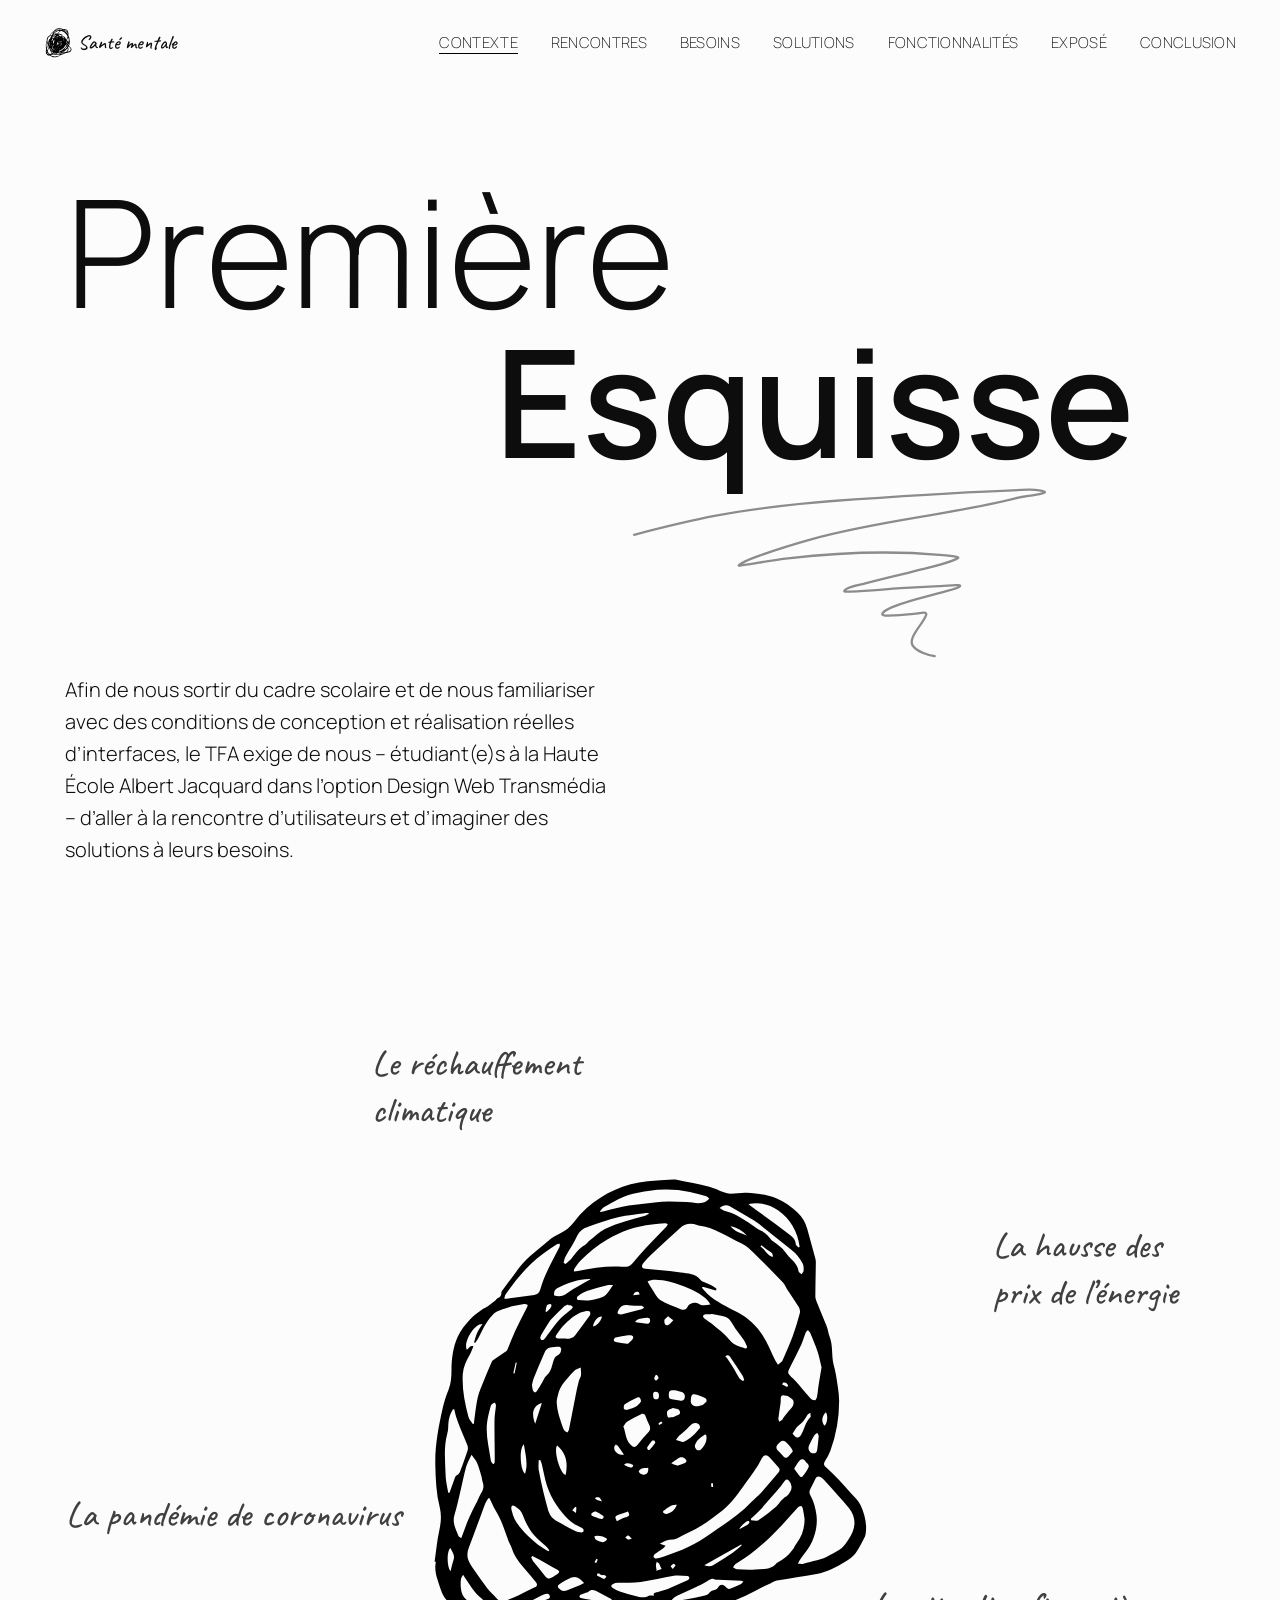
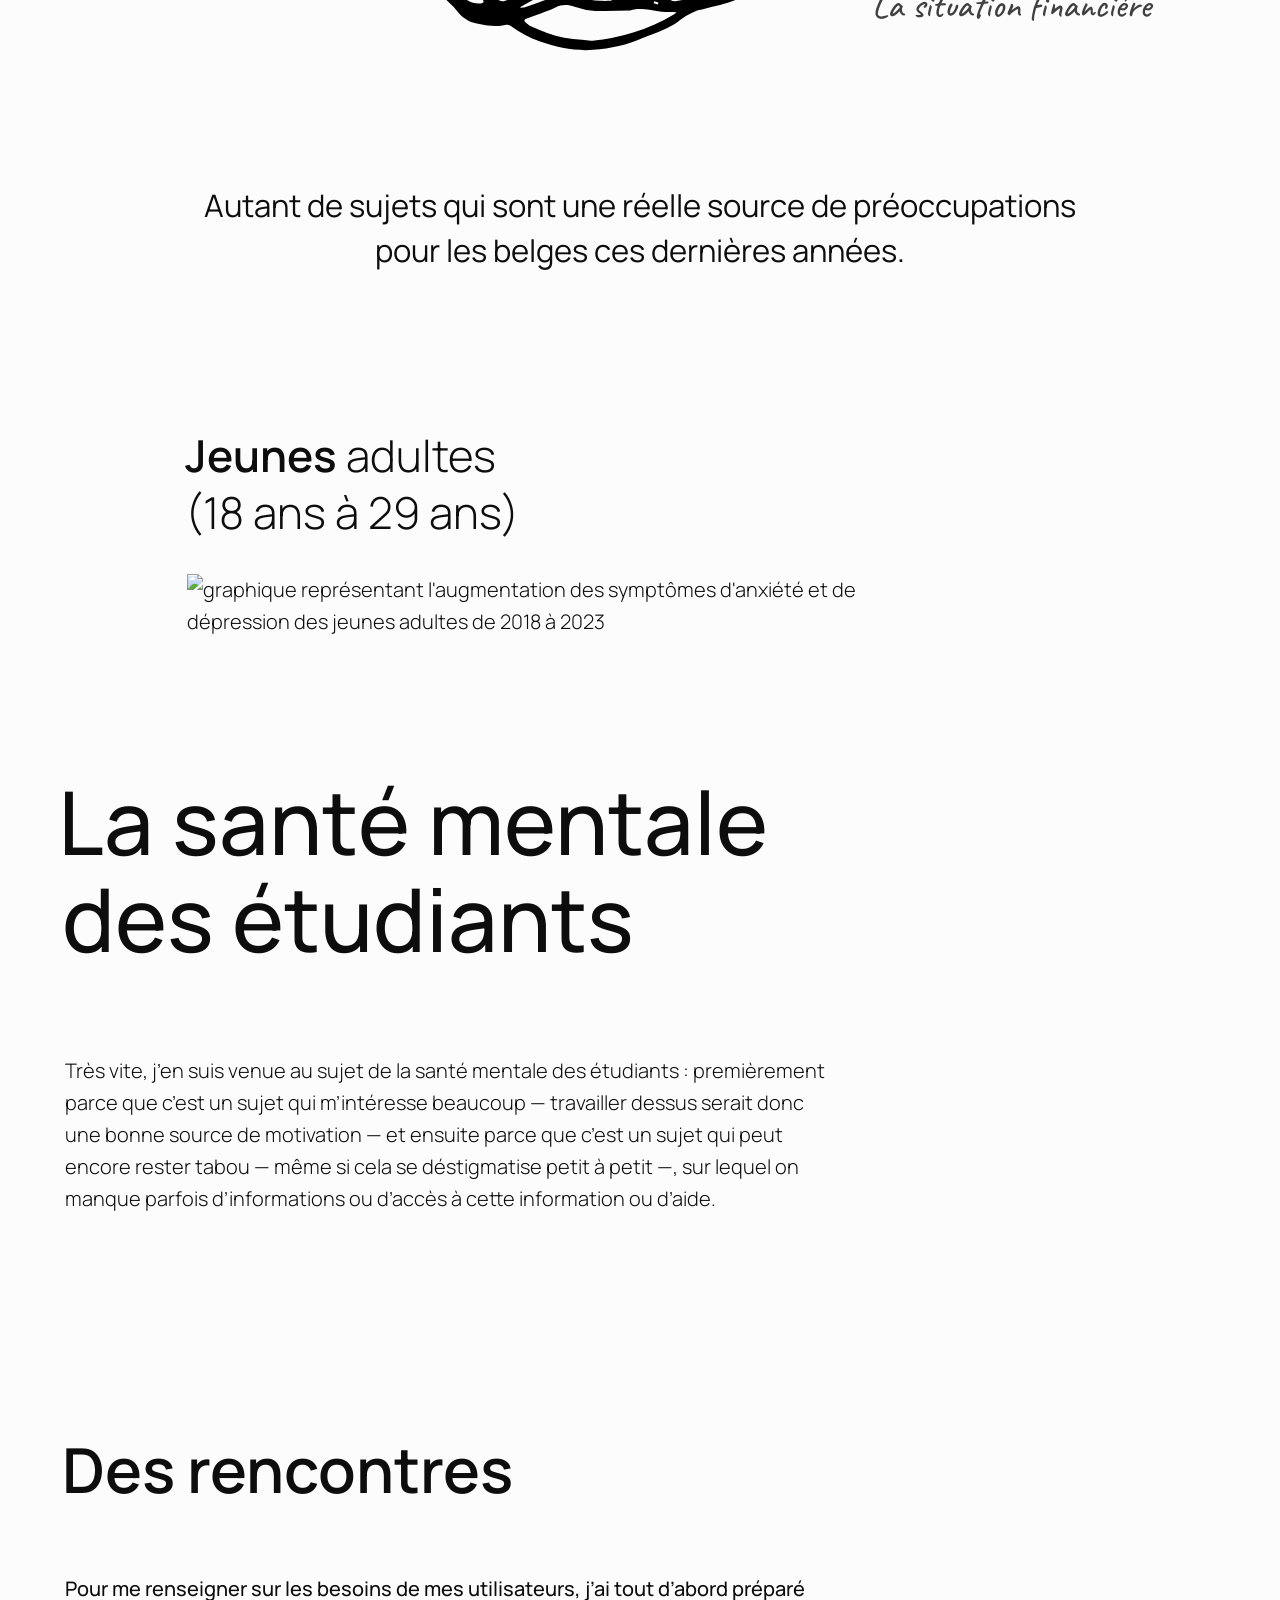
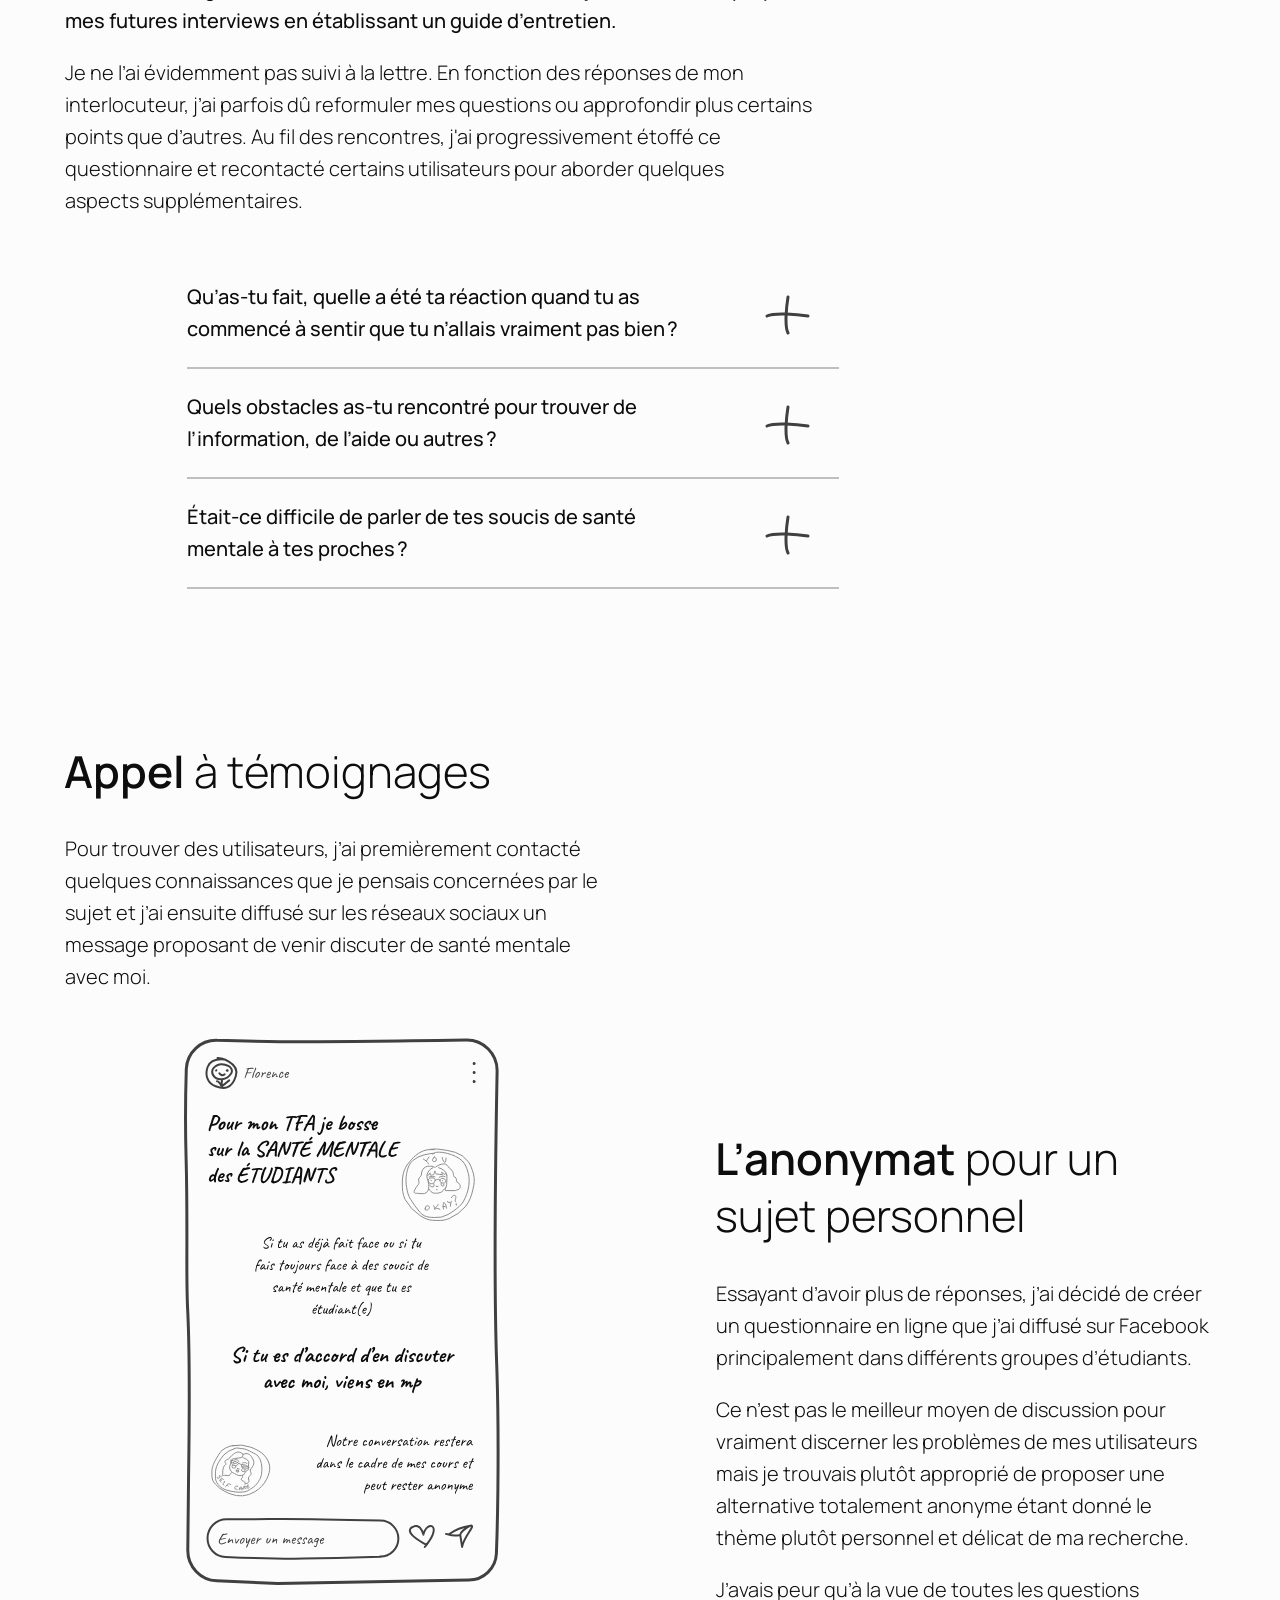
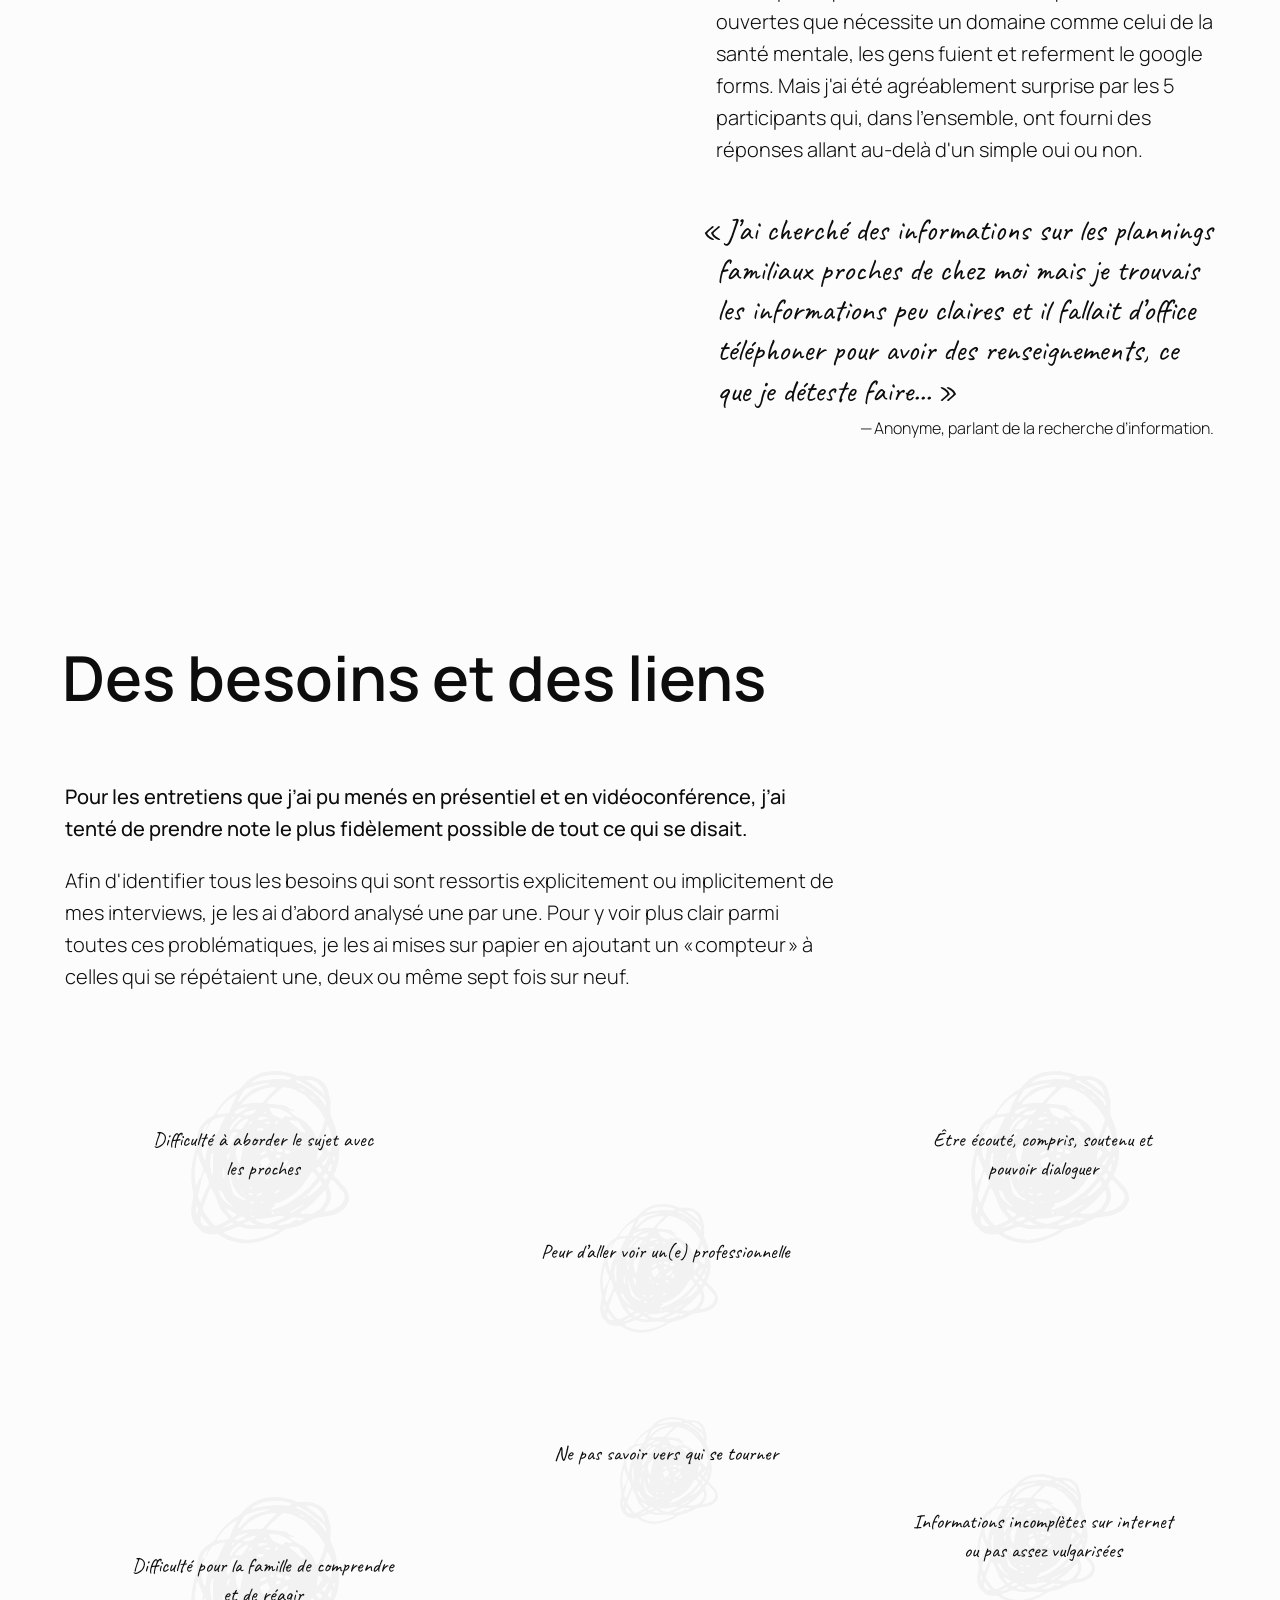
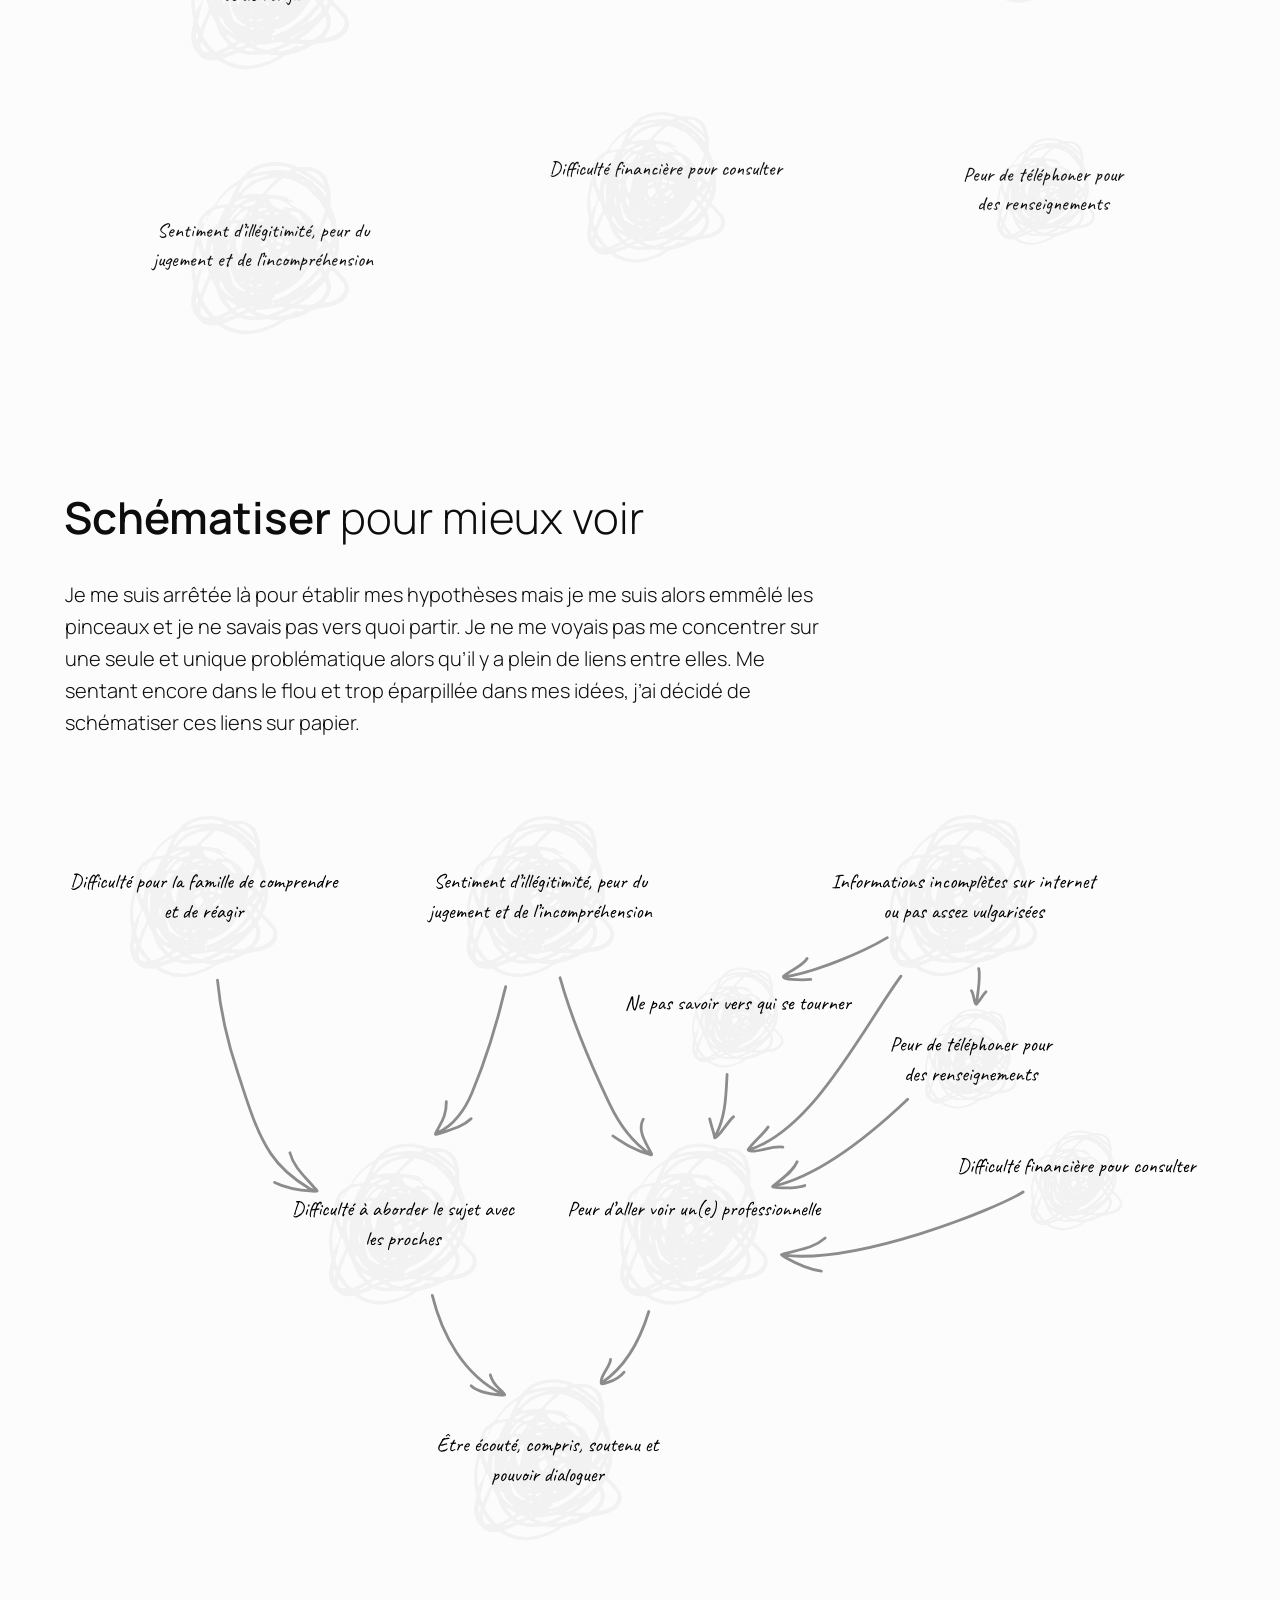
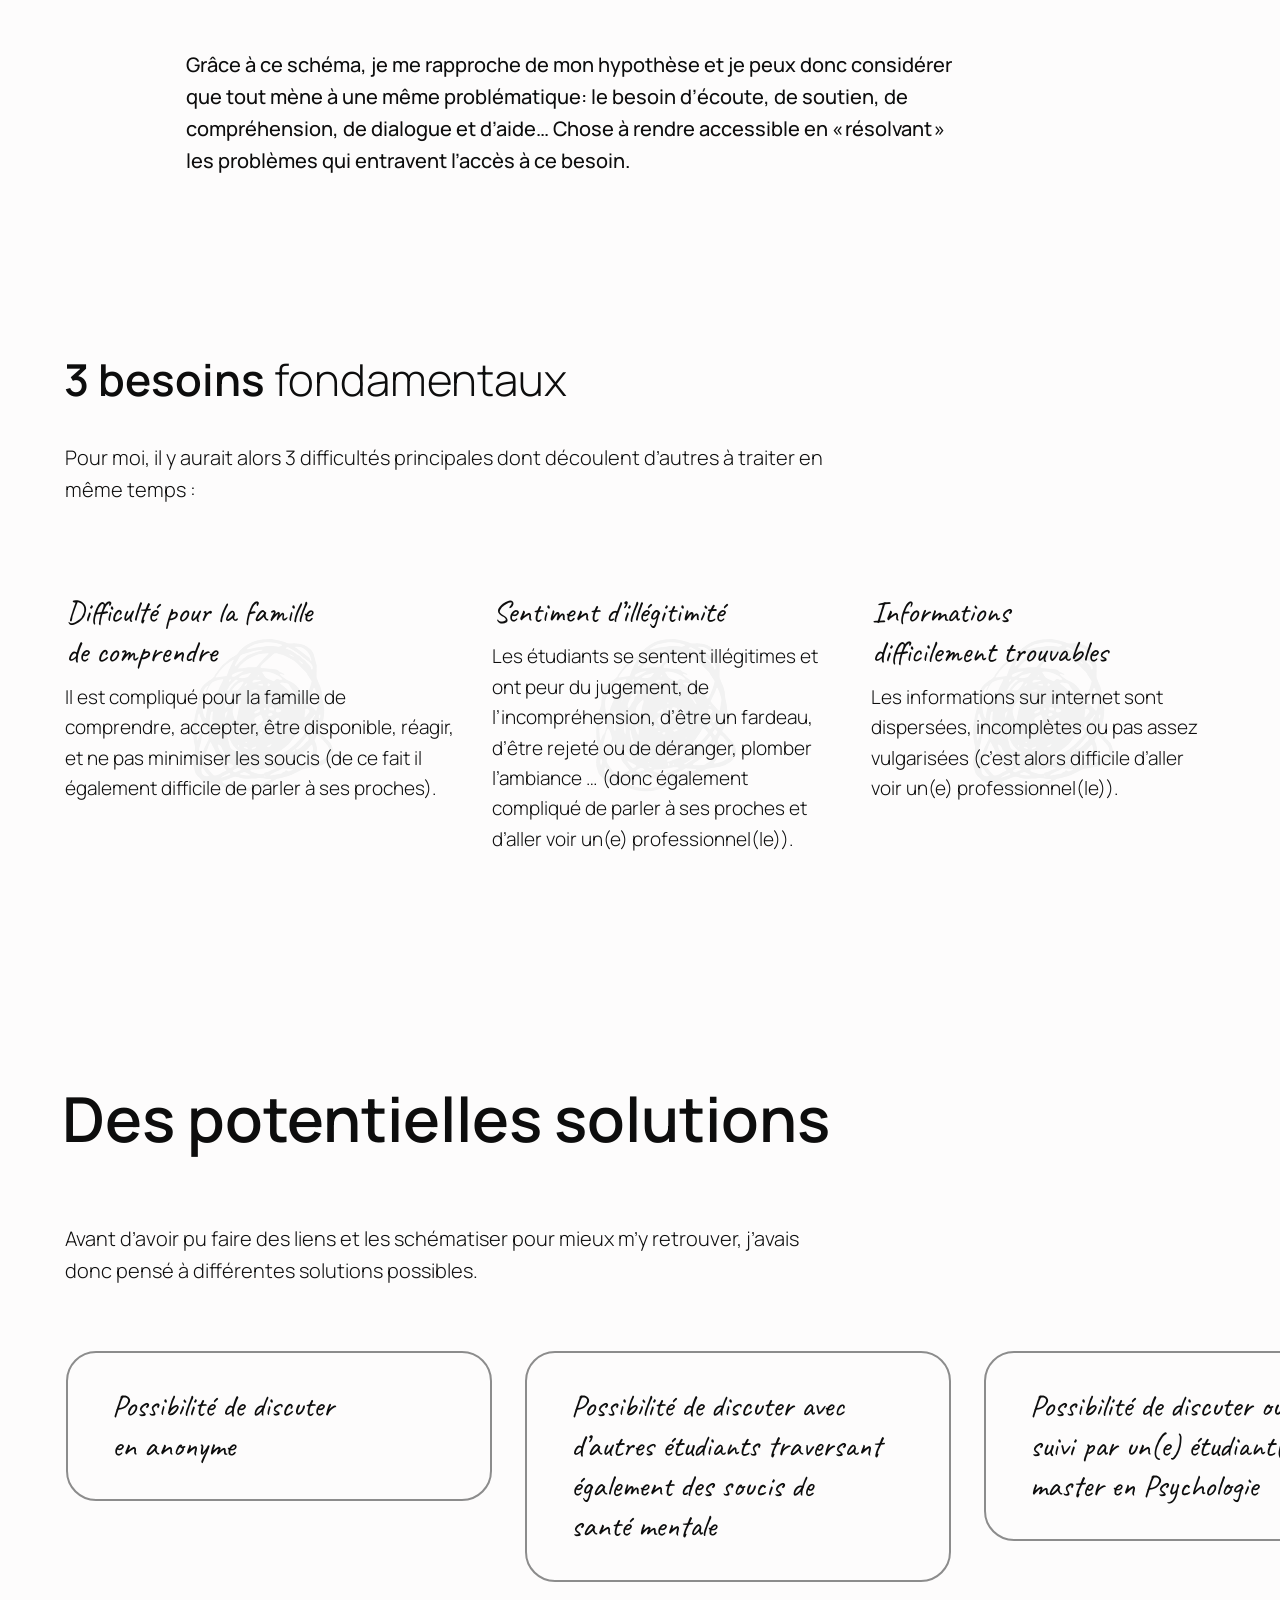
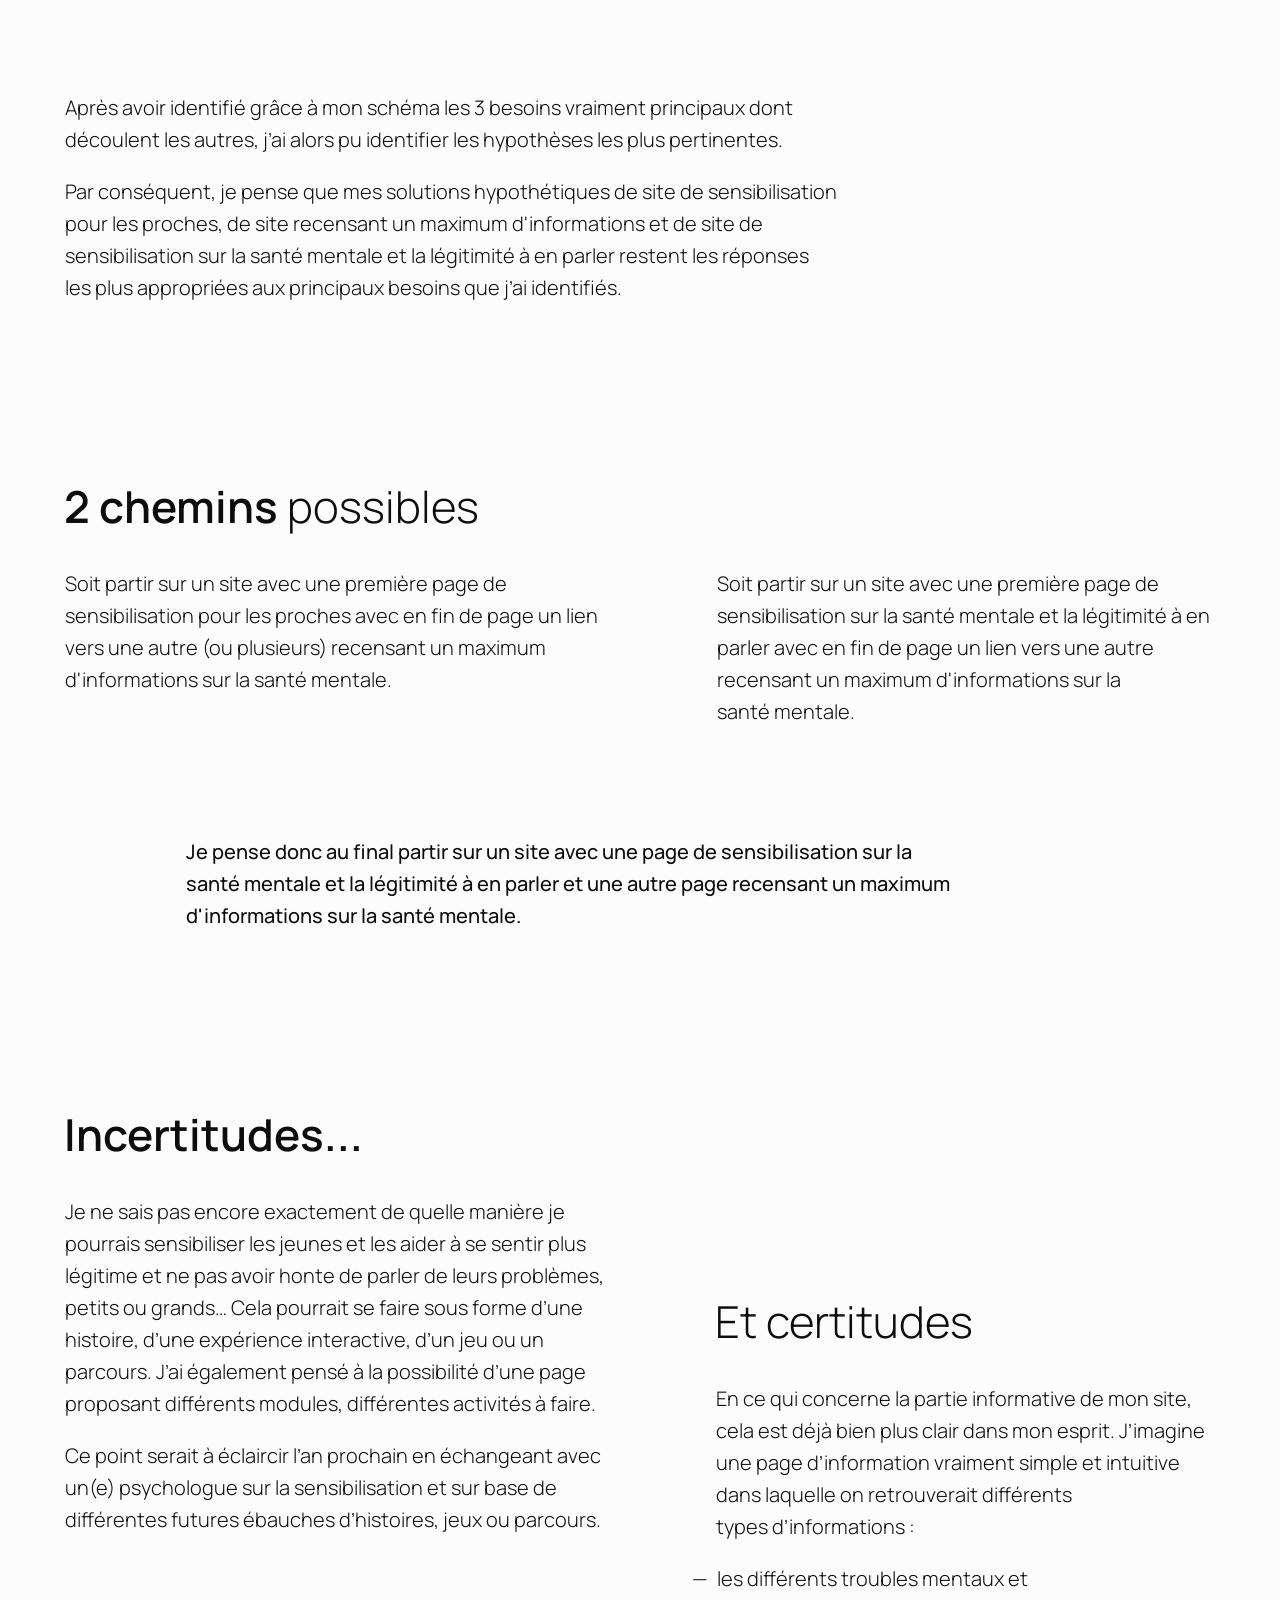
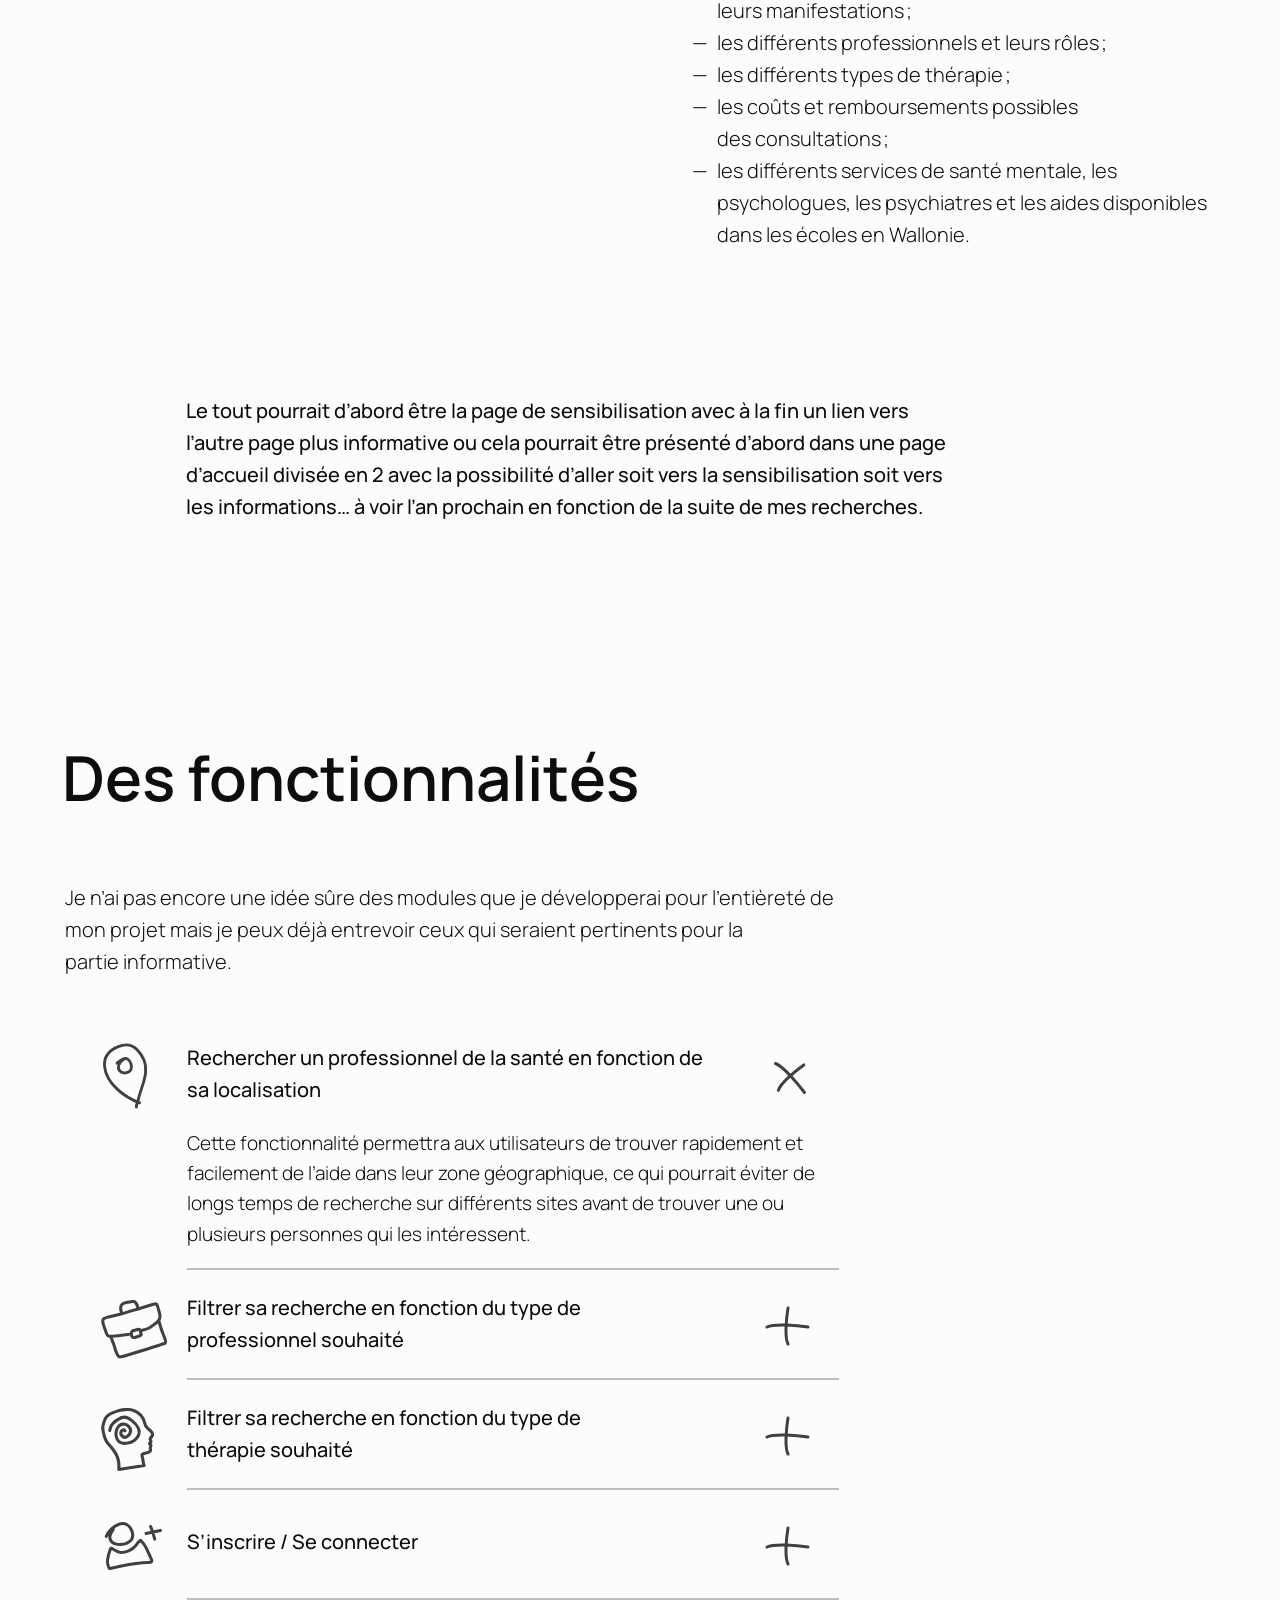
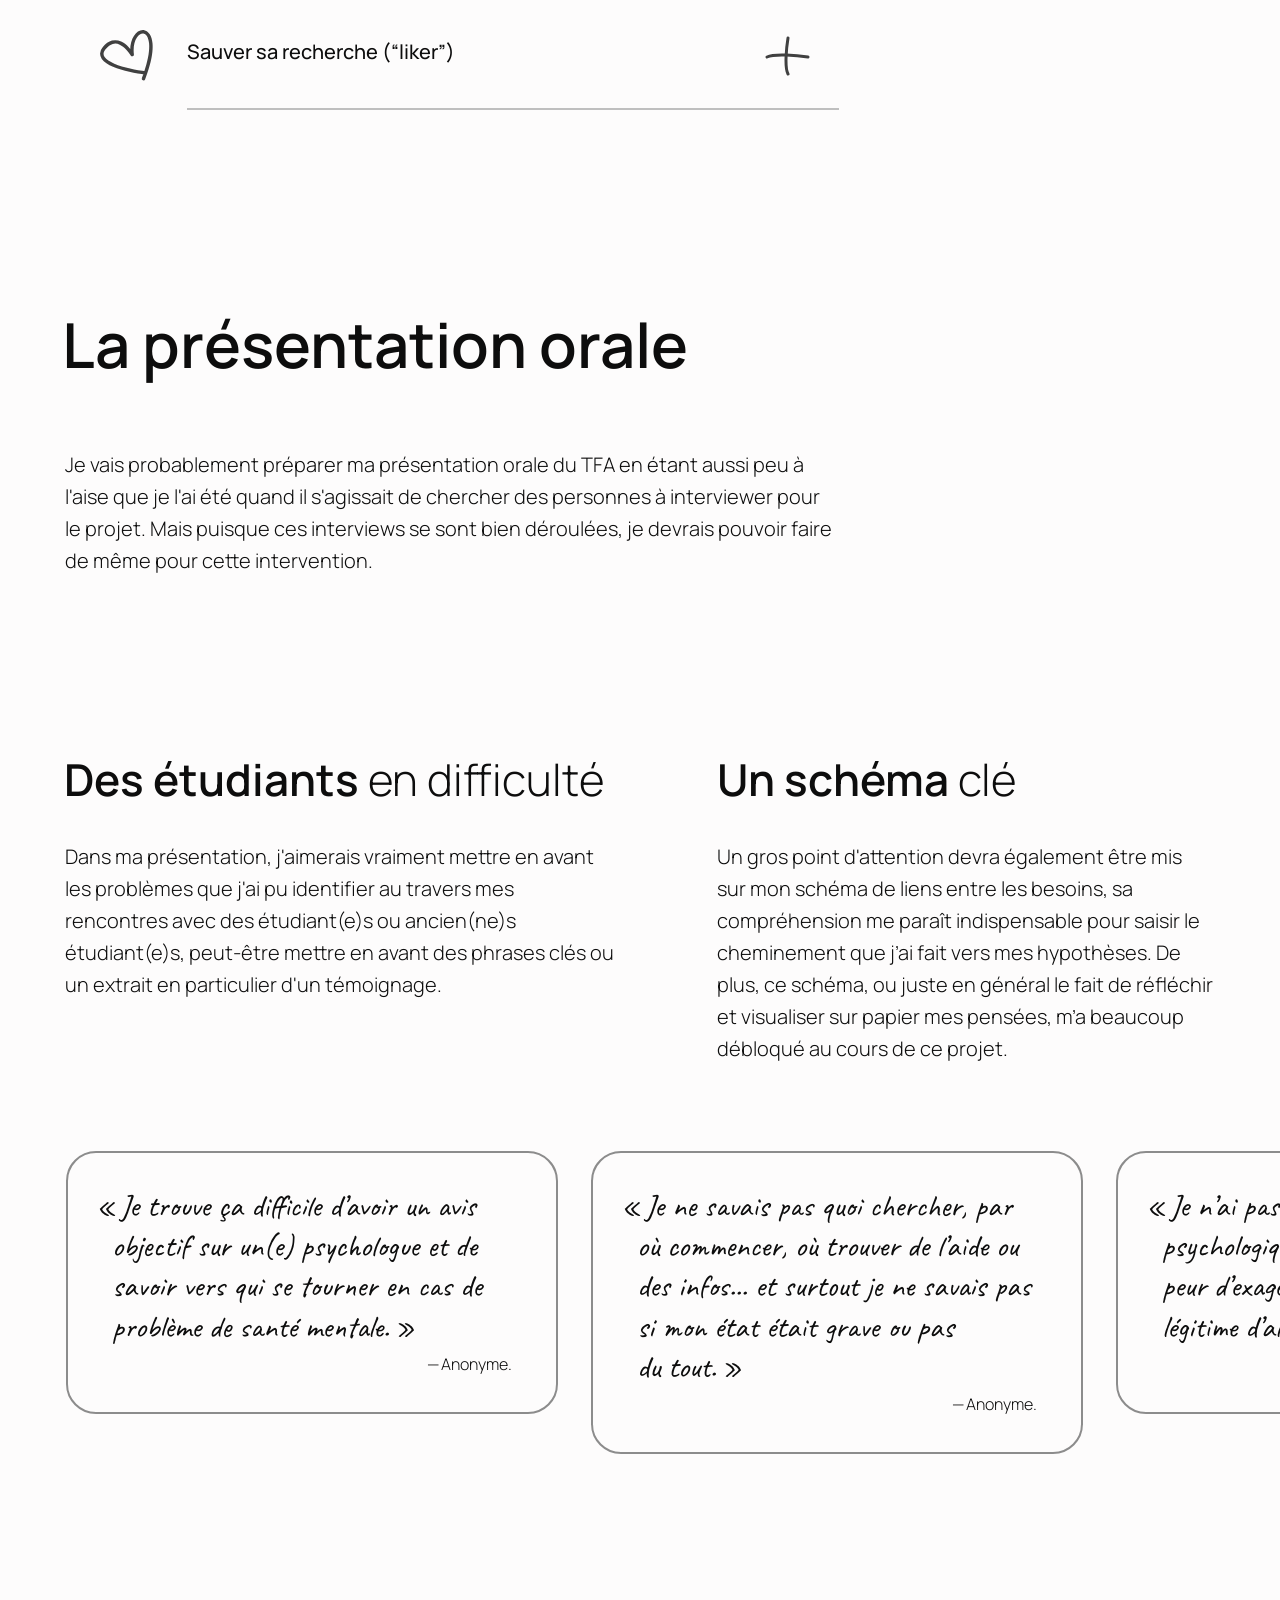
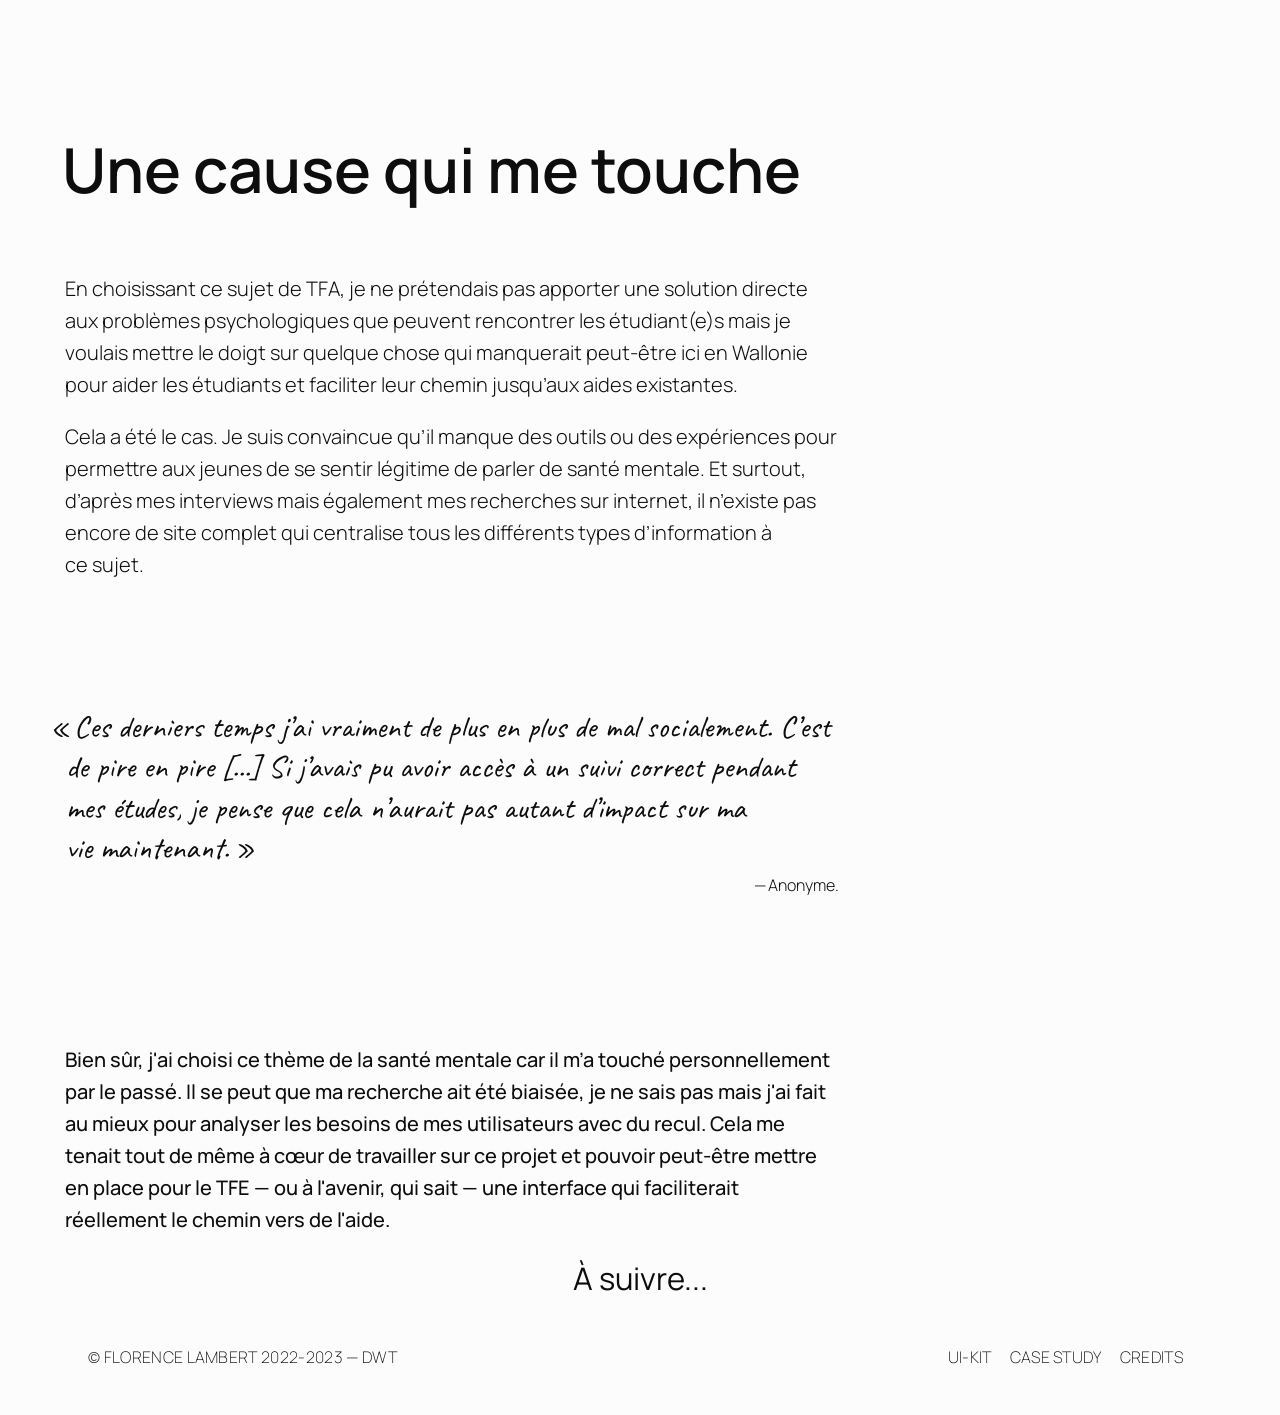
==== src/index.html @ f49cb7fe "feature icon" ====
<!DOCTYPE html>
<html lang="fr">
<head>
  <meta charset="UTF-8">
  <meta http-equiv="X-UA-Compatible" content="IE=edge">
  <meta name="viewport" content="width=device-width, initial-scale=1">

  <meta name="description" content="Site web de présentation des démarches, échanges et réflexions menées par Florence Lambert dans le cadre du TFA dans l'option DWT à la Haute Ecole Albert Jacquart">
  <!-- Meta Partage -->
  <meta property="og:site_name" content="TFA Santé mentale Florence Lambert">
    <meta property="og:title" content="TFA - Santé mentale - Florence Lambert - DWT - HEAJ">
    <meta property="og:description" content="Site web de présentation des démarches, échanges et réflexions menées par Florence Lambert dans le cadre du TFA dans l'option DWT à la Haute Ecole Albert Jacquart">
    <meta property="og:type" content="website">
    <meta property="og:url" content="http://www.florence-lambert.be/projets/tfa/index.html">
    <meta property="og:image" content="#">
    <meta property="og:image:width" content="1800">
    <meta property="og:image:height" content="945">

  <title>TFA - La santé mentale - Florence Lambert - DWT - HEAJ</title>
   <!-- Favicon -->
   <link rel="icon" type="image/svg" href="https://florence-lambert.be/projets/tfa/assets/images/logo.svg">
  <link rel="stylesheet" href="styles/app.css">
  <script src="scripts/app.js" defer></script>
</head>
<body>

  <header>
    <nav class="menu">
      <div class="menu__logo">
        <a href="index.html">
          <img class="logo" src="assets/images/logo.svg" alt="logo">
          Santé mentale
        </a>
      </div>
      <button class="menu__burger">Menu</button>
      <ul class="menu__list">
        <li class="menu__el menu__el--active">
          <a href="#context">Contexte</a>
        </li>
        <li class="menu__el">
          <a href="#meet">Rencontres</a>
        </li>
        <li class="menu__el">
          <a href="#need">Besoins</a>
        </li>
        <li class="menu__el">
          <a href="#solution">Solutions</a>
        </li>
        <li class="menu__el">
          <a href="#feature">Fonctionnalités</a>
        </li>
        <li class="menu__el">
          <a href="#show">Exposé</a>
        </li>
        <li class="menu__el">
          <a href="#conclusion">Conclusion</a>
        </li>
      </ul>
    </nav>
  </header>
  <main class="main">
      <section id="context" class="section section--context grid">
        <h1 class="title title--home d-grid-end grid">
          Première<br>
          <span class="d-grid-start04 d-grid-end">
            esquisse
            <svg class="esquisse" viewBox="0 0 543 223" fill="none" xmlns="http://www.w3.org/2000/svg">
              <path class="path" d="M2.42383 61.4173C38.0258 52.1373 73.5792 43.2376 109.751 36.3777C169.88 24.9746 230.365 19.1225 291.36 14.945C367.247 9.74759 443.3 4.6907 519.335 2.24156C527.001 1.99471 549.881 3.96074 538.021 7.14401C525.914 10.3938 515.25 10.4221 502.67 13.5767C413.149 36.0253 322.38 42.7099 233.515 67.7069C211.627 73.8638 189.801 80.4941 168.409 88.2227C159.26 91.5284 148.68 94.9006 140.592 100.649C137.992 102.496 141.439 101.85 142.63 101.675C163.224 98.6565 183.577 94.6026 204.29 92.2421C270.075 84.7449 337.075 81.8172 403.079 87.7809C406.003 88.0452 420.331 89.2794 425.45 90.477C429.252 91.3666 428.083 92.0038 425.05 93.3467C407.276 101.217 386.568 104.796 367.869 109.626C346.402 115.17 324.786 120.124 303.333 125.717C299.925 126.605 281.452 129.476 278.435 134.509C276.976 136.942 283.998 135.906 286.834 135.864C308.617 135.541 330.41 132.853 352.146 131.536C369.644 130.476 387.159 129.742 404.661 128.77C411.342 128.399 418.015 127.903 424.697 127.566C426.51 127.474 431.146 127.351 430.134 128.858C428.147 131.816 413.261 134.938 411.918 135.331C389.416 141.903 366.385 146.238 344.57 154.952C340.651 156.518 331.277 159.887 328.504 164.324C325.626 168.928 339.137 167.226 344.561 167.023C354.819 166.64 365.058 165.642 375.262 164.564C377.196 164.36 387.503 161.443 385.518 166.92C382.962 173.974 377.368 180.104 373.434 186.366C370.262 191.415 363.597 200.307 367.914 206.678C373.4 214.772 387.554 219.442 396.873 220.739" stroke="#8C8C8C" stroke-width="3" stroke-linecap="round" pathLength="1"/>
            </svg>
          </span>
        </h1>

        <p class="txt txt--short d-grid-end05">Afin de nous sortir du cadre scolaire et de nous familiariser avec des conditions de conception et réalisation réelles d’interfaces, le TFA exige de nous – étudiant(e)s à la <a href="https://www.heaj.be/fr/">Haute École Albert Jacquard</a> dans l’option <a href="https://dwt.heaj.be/">Design Web Transmédia</a> – d’aller à la rencontre d’utilisateurs et d’imaginer des solutions à leurs&nbsp;besoins.</p>
        <ul class="d-grid-end grid">
          <li class="d-grid-start03 d-grid-end05">Le réchauffement climatique</li>
          <li class="d-grid-start01 d-grid-end04">La pandémie de coronavirus</li>
          <li class="d-grid-start0 d-grid-end">La hausse des prix de l’énergie</li>
          <li class="d-grid-start06 d-grid-end">La situation financière</li>
        </ul>
        <p class="txt txt--big d-grid-end">Autant de sujets qui sont une réelle source de préoccupations pour les belges ces dernières années.</p>

        <h2 class="title title--little d-grid-start02 d-grid-end05">Jeunes
          <span>adultes (18&nbsp;ans à 29&nbsp;ans)</span>
        </h2>
        <figure class="d-grid-start02 d-grid-end07">
          <img src="#" alt="graphique représentant l'augmentation des symptômes d'anxiété et de dépression des jeunes adultes de 2018 à 2023">
          <figcaption></figcaption>
        </figure>

        <h2 class="title title--big d-grid-end06">
          La santé mentale<br class="hide-mobile1">
          des étudiants
        </h2>
        <p class="txt d-grid-end06">Très vite, j’en suis venue au sujet de la santé mentale des étudiants&nbsp;: premièrement parce que c’est un sujet qui m’intéresse beaucoup — travailler dessus serait donc une bonne source de motivation — et ensuite parce que c’est un sujet qui peut encore rester tabou — même si cela se déstigmatise petit à petit —, sur lequel on manque parfois d’informations ou d’accès à cette information ou d’aide.</p>
      </section>
      <section id="meet" class="section section--meet grid">
        <h3 class="title d-grid-end">Des rencontres</h3>
        <p class="txt txt--bold d-grid-end06">Pour me renseigner sur les besoins de mes utilisateurs, j’ai tout d’abord préparé mes futures interviews en établissant un guide&nbsp;d’entretien.</p>
        <p class="txt d-grid-end06">Je ne l’ai évidemment pas suivi à la lettre. En fonction des réponses de mon interlocuteur, j’ai parfois dû reformuler mes questions ou approfondir plus certains points que d’autres. Au fil des rencontres, j'ai progressivement étoffé ce questionnaire et recontacté certains utilisateurs pour aborder quelques aspects&nbsp;supplémentaires.</p>
        <ul class="d-grid-start02 d-grid-end06">
          <li>
            <details>
            <summary>
              Qu’as-tu fait, quelle a été ta réaction quand tu as commencé à sentir que tu n’allais vraiment pas&nbsp;bien&#8239;?
            </summary>
            </details>
          </li>
          <li>
            <details>
              <summary>
                Quels obstacles as-tu rencontré pour trouver de l’information, de l’aide ou&nbsp;autres&#8239;?
              </summary>
            </details>
          </li>
          <li>
            <details>
              <summary>
                Était-ce difficile de parler de tes soucis de santé mentale à tes&nbsp;proches&#8239;?
              </summary>
            </details>
          </li>
        </ul>
        <div class="d-grid-end05">
          <h4 class="title title--little">Appel 
            <span>à&nbsp;témoignages</span>
          </h4>
          <p class="txt txt--short">Pour trouver des utilisateurs, j’ai premièrement contacté quelques connaissances que je pensais concernées par le sujet et j’ai ensuite diffusé sur les réseaux sociaux un message proposant de venir discuter de santé mentale avec&nbsp;moi.</p>
          <img class="phone" src="assets/images/phone_insta.svg" alt="story instagram où j'invite les gens à venir parler de santé mentale avec moi">
        </div>
        <div class="d-grid-start05 d-grid-end col-2">
          <h4 class="title title--little">L’anonymat 
            <span>pour un sujet&nbsp;personnel</span>
          </h4>
          <p class="txt txt--short">Essayant d’avoir plus de réponses, j’ai décidé de créer un questionnaire en ligne que j’ai diffusé sur Facebook principalement dans différents groupes d’étudiants.</p>
          <p class="txt txt--short">Ce n’est pas le meilleur moyen de discussion pour vraiment discerner les problèmes de mes utilisateurs mais je trouvais plutôt approprié de proposer une alternative totalement anonyme étant donné le thème plutôt personnel et délicat de ma&nbsp;recherche. </p>
          <p class="txt txt--short">J’avais peur qu’à la vue de toutes les questions ouvertes que nécessite un domaine comme celui de la santé mentale, les gens fuient et referment le google forms. Mais j'ai été agréablement surprise par les 5 participants qui, dans l'ensemble, ont fourni des réponses allant au-delà d'un simple oui ou&nbsp;non.</p>
          <figure class="citation">
            <blockquote class="citation__content">«&#8239;J’ai cherché des informations sur les plannings familiaux proches de chez moi mais je trouvais les informations peu claires et il fallait d’office téléphoner pour avoir des renseignements, ce que je déteste&nbsp;faire...&#8239;»
            </blockquote>
            <figcaption class="citation__legend">
              <cite class="citation__author">—&#8239;Anonyme, parlant de la recherche d’information.</cite>
            </figcaption>
          </figure>
      </div>
      </section>
      <section id="need" class="section section--need grid">
        <h3 class="title d-grid-end">Des besoins et des&nbsp;liens</h3>

        <p class="txt txt--bold d-grid-end06">Pour les entretiens que j’ai pu menés en présentiel et en vidéoconférence, j’ai tenté de prendre note le plus fidèlement possible de tout ce qui se&nbsp;disait. </p>

        <p class="txt d-grid-end06">Afin d'identifier tous les besoins qui sont ressortis explicitement ou implicitement de mes interviews, je les ai d’abord analysé une par une. Pour y voir plus clair parmi toutes ces problématiques, je les ai mises sur papier en ajoutant un «&#8239;compteur&#8239;» à celles qui se répétaient une, deux ou même sept fois sur&nbsp;neuf. </p>
        <div class="container-problems d-grid-end">
          <dl class="problems grid">
            <div class="problem problem--1 d-grid-start01 d-grid-end04">
              <dt class="problem__text">
                Difficulté à aborder le sujet avec les&nbsp;proches
                <svg class="problem__img problem__img--7" viewBox="0 0 158 173" fill="none" xmlns="http://www.w3.org/2000/svg">
                  <path d="M0 139.914C0.556222 136.052 0.900924 132.145 1.73395 128.346C2.35546 125.512 2.58787 122.815 1.87758 119.995C0.595393 114.908 0.370815 109.716 0.263748 104.483C0.117511 97.4454 1.41536 90.6402 2.93518 83.8506C3.46268 81.4925 4.18603 79.1501 5.11046 76.92C6.07667 74.5828 6.17067 72.2013 6.18373 69.7649C6.20723 65.5135 6.73995 61.2936 8.50002 57.4392C9.53935 55.1621 11.2472 53.12 12.9524 51.2398C14.3312 49.72 16.1383 48.5814 17.7887 47.3149C18.2613 46.9545 18.8828 46.7926 19.3738 46.4505C20.3478 45.7716 21.2905 45.043 22.2228 44.3092C22.5257 44.0716 22.7137 43.6616 23.0375 43.484C23.8993 43.0166 24.5339 42.4603 24.4372 41.3662C24.419 41.1729 24.5391 40.9353 24.6618 40.7682C26.7744 37.9139 28.9053 35.0728 31.0153 32.2159C33.9975 28.1735 38.207 25.4603 41.9021 22.1987C43.0459 21.1881 44.49 20.4804 45.874 19.7858C47.9318 18.7517 49.6605 17.4329 51.0576 15.5423C52.3904 13.7149 53.9096 12.031 55.5909 10.518C61.9888 4.85134 69.4442 1.44089 77.9834 0.589578C81.091 0.278825 84.2194 0.187427 87.34 0.00985361C87.7709 -0.0136488 88.2174 0.00201929 88.6404 0.0881946C92.628 0.895109 96.6365 1.62107 100.585 2.58728C102.421 3.03643 104.126 4.00003 105.917 4.65288C106.716 4.94274 107.589 5.21171 108.422 5.19343C110.364 5.15165 112.318 4.72077 114.245 4.82261C118 5.02369 121.721 5.4624 125.288 6.91694C128.158 8.08944 130.608 9.90696 132.783 11.9282C134.534 13.5692 135.796 15.6623 136.431 17.9761C137.431 21.6555 138.45 25.3297 139.437 29.0118C139.56 29.4688 139.607 29.9597 139.599 30.435C139.539 34.5609 139.432 38.6869 139.413 42.8129C139.411 43.5101 139.698 44.2361 139.967 44.902C141.163 47.8737 142.445 50.8089 143.605 53.7937C144.059 54.961 144.161 56.2641 144.618 57.4287C145.929 60.7504 145.284 64.3306 146.085 67.7123C146.396 69.018 146.793 70.3132 146.986 71.6372C147.438 74.7265 148.101 77.8288 148.12 80.9311C148.157 87.1578 147.081 93.3411 144.944 99.1898C144.43 100.603 143.644 101.929 142.876 103.235C142.372 104.091 142.565 104.65 143.234 105.272C144.85 106.778 146.477 108.283 148.007 109.876C149.566 111.5 150.977 113.268 152.53 114.9C153.812 116.247 155.191 117.477 155.988 119.237C157.518 122.616 158.403 126.087 157.818 129.811C157.719 130.438 157.421 131.054 157.116 131.62C156.168 133.37 155.358 135.237 154.136 136.778C153.139 138.037 151.721 139.045 150.324 139.891C147.054 141.875 143.659 143.695 139.857 144.401C135.034 145.296 130.164 145.954 125.33 146.795C124.495 146.941 123.729 147.498 122.93 147.863C122.228 148.184 121.512 148.474 120.826 148.822C118.436 150.036 116.099 151.36 113.668 152.48C109.717 154.3 105.625 155.726 101.324 156.504C100.175 156.711 99.0703 157.144 97.9343 157.437C97.2658 157.609 96.5294 157.598 95.9079 157.865C94.5787 158.434 93.2443 159.04 92.017 159.8C90.5467 160.709 89.2567 161.915 87.763 162.777C85.9664 163.813 84.0627 164.68 82.1564 165.511C80.271 166.331 78.2916 166.934 76.4166 167.775C70.5697 170.397 64.4461 171.742 58.0665 172.186C51.3396 172.653 44.9156 171.368 38.63 169.164C34.7234 167.796 31.1197 165.824 27.7693 163.383C27.3698 163.09 26.7013 162.863 26.2574 162.983C22.45 164.009 18.6948 163.189 15.0285 162.443C12.404 161.907 10.1138 160.348 8.37728 158.139C7.51143 157.023 6.5408 155.992 5.47866 155.06C3.93001 153.717 2.80124 151.957 2.2275 149.989C1.25607 146.73 -0.339478 143.549 0.480493 139.935L0 139.919V139.914ZM98.172 39.2275L97.8717 39.6479C98.5271 40.3634 99.1303 41.1364 99.8459 41.7866C103.154 44.8001 107.21 46.6464 111.098 48.7067C114.903 50.7227 117.888 53.5952 120.154 57.0893C122.006 59.9409 123.228 63.1999 124.751 66.2656C125.014 66.7957 125.393 67.2684 125.719 67.7698C126.236 67.3441 126.787 66.9524 127.255 66.4797C127.485 66.2473 127.576 65.8713 127.712 65.5527C128.858 62.8421 130.106 60.1707 131.114 57.4105C132.109 54.6392 132.978 51.8248 133.721 48.9757C133.909 48.2733 133.715 47.2862 133.334 46.6516C131.974 44.3928 130.446 42.2331 128.999 40.0239C128.503 39.2666 128.174 38.3605 127.56 37.7207C124.139 34.151 120.708 30.5864 117.167 27.1394C115.684 25.6979 114.086 24.1807 112.245 23.3373C107.116 20.9792 102.452 17.4538 96.6051 16.8219C96.438 16.8036 96.2813 16.6991 96.1168 16.6417C93.8527 15.8713 91.7532 16.0411 89.9148 17.7254C86.2954 21.0392 82.6552 24.3322 79.0672 27.6774C78.0938 28.6063 77.1962 29.6114 76.3827 30.683C75.5575 31.7407 75.9074 32.5554 77.1635 32.6807C81.4827 33.1142 85.8384 33.3205 90.1133 34.0308C92.6802 34.4565 95.6729 34.2528 97.4799 36.8772C97.6575 37.1331 98.0571 37.2533 98.3704 37.3943C99.4019 37.8565 100.465 38.2508 101.468 38.7679C102.105 39.0943 102.658 39.5904 103.248 40.0109L102.99 40.5723L98.1694 39.2301L98.172 39.2275ZM20.1206 116.699L19.6741 116.689C19.3059 117.305 18.8672 117.89 18.5851 118.543C18.1046 119.658 17.7182 120.812 17.2977 121.951C15.6839 126.306 14.0805 130.665 12.4589 135.018C11.8347 136.692 11.8295 138.334 12.6338 139.94C12.9886 140.679 13.3952 141.392 13.8507 142.074C15.6056 144.594 17.3343 147.14 19.204 149.576C20.2564 150.945 21.5699 152.112 22.7607 153.376C23.6199 154.287 24.6592 154.637 25.8395 154.206C27.4593 153.622 29.0553 152.974 30.6236 152.263C32.6657 151.326 34.6608 150.287 36.682 149.302C37.5698 148.871 37.7631 148.224 37.1181 147.438C35.5836 145.555 34.0183 143.698 32.4228 141.867C30.5374 139.721 28.9445 137.431 28.1245 134.647C27.8842 133.83 27.3594 133.098 27.0564 132.294C26.2913 130.278 25.6123 128.228 24.8289 126.218C24.3653 125.066 23.845 123.938 23.2699 122.838C22.7895 121.888 22.1967 120.992 21.7083 120.042C21.1469 118.945 20.6455 117.814 20.1206 116.699ZM88.5778 158.507C87.8283 158.431 87.4366 158.379 87.0449 158.356C85.311 158.249 83.5509 158.303 81.8457 158.019C78.4326 157.452 75.0535 156.617 71.6117 157.786C71.5725 157.799 71.5255 157.794 71.4811 157.794C67.2716 157.86 63.0542 158.121 58.8577 157.92C56.2605 157.773 53.6978 157.254 51.2482 156.379C48.7752 155.509 46.6261 155.486 44.2602 156.64C41.9386 157.773 39.45 158.565 37.0293 159.494C35.8594 159.943 34.6712 160.346 33.5091 160.81C32.932 161.04 32.6108 161.487 33.1749 161.999C33.8094 162.578 34.4727 163.195 35.2405 163.542C37.199 164.432 39.2124 165.208 41.2205 165.984C45.3047 167.561 49.5691 168.255 53.9249 168.496C55.2227 168.566 56.531 168.921 57.8054 168.812C62.8688 168.385 67.8684 167.392 72.7111 165.853C77.926 164.192 82.9137 162.116 87.575 159.259C87.8179 159.11 88.032 158.917 88.5804 158.505L88.5778 158.507ZM13.997 89.5095L14.3834 89.3737C14.4357 88.8801 14.4696 88.384 14.5401 87.8956C14.9423 85.1589 15.1956 82.3882 15.8145 79.7011C16.2767 77.6878 17.1724 75.7658 17.9401 73.8308C18.9007 71.4274 19.8992 69.0395 20.9354 66.6678C21.0712 66.3518 21.4498 66.1168 21.758 65.9026C23.2752 64.8529 24.8159 63.8344 26.3279 62.7768C26.5185 62.6436 26.6256 62.3616 26.7222 62.1292C27.6336 59.9356 28.4535 57.7003 29.4615 55.5512C30.8038 52.6891 32.2975 49.8949 33.7102 47.0668C33.893 46.6986 33.987 46.2834 34.1202 45.8917C33.6815 45.7872 33.2167 45.5261 32.8119 45.6018C30.7202 45.9909 28.5815 46.2808 26.5838 46.9676C24.6931 47.6178 22.6824 48.0722 21.1469 49.6338C18.5904 52.2373 17.3787 55.5982 15.6708 58.6848C15.4489 59.087 15.1094 59.4238 14.8248 59.792L14.4566 59.5962C14.8169 58.4524 15.0728 57.259 15.5664 56.1753C16.0678 55.0785 16.8042 54.0888 17.5301 52.9032C14.4017 52.7857 10.4638 59.6928 11.7982 62.2937C12.5973 61.9569 12.7748 60.4997 14.2085 61.0585C13.7645 62.1083 13.4303 63.1894 12.8819 64.1478C11.618 66.3544 10.4847 68.6472 10.3254 71.1828C9.99372 76.5231 11.0174 81.7302 12.3857 86.8589C12.6417 87.8173 13.446 88.6294 13.997 89.5068V89.5095ZM132.989 140.671C133.943 140.671 134.535 140.805 135.037 140.651C138.301 139.65 141.805 139.397 144.777 137.473C146.193 136.556 147.793 135.887 149.099 134.846C150.089 134.057 150.809 132.895 151.535 131.822C154.024 128.137 154.865 124.074 151.635 120.149C148.992 116.937 146.148 113.892 143.37 110.792C142.792 110.15 142.181 109.51 141.482 109.016C140.615 108.405 139.847 108.695 139.453 109.552C138.969 110.607 138.424 111.633 137.904 112.67C137.457 113.565 136.917 114.44 137.531 115.485C138.849 117.733 139.481 120.211 139.818 122.763C140.267 126.173 139.552 129.505 138.233 132.55C137.209 134.916 135.342 136.914 133.864 139.086C133.59 139.489 133.389 139.94 132.992 140.671H132.989ZM84.6007 134.039C84.0575 134.574 83.7467 134.96 83.3603 135.242C82.4802 135.88 81.5297 136.425 80.6758 137.094C80.3911 137.318 80.1195 137.843 80.19 138.152C80.2501 138.41 80.8455 138.76 81.1484 138.71C82.1172 138.554 83.0834 138.3 84.0079 137.963C86.9718 136.875 90.014 135.934 92.8343 134.548C95.7826 133.098 98.6002 131.333 101.308 129.461C106.406 125.938 111.712 122.666 115.987 118.067C117.136 116.83 118.509 115.798 119.637 114.545C121.753 112.194 123.745 109.735 125.829 107.358C126.419 106.684 126.537 106.066 125.957 105.397C124.886 104.164 123.803 102.945 122.685 101.757C121.539 100.537 120.51 100.621 119.776 102.162C118.238 105.397 116.008 108.149 113.958 111.043C111.414 114.631 108.97 118.305 105.505 121.081C102.972 123.11 100.363 125.076 97.6105 126.784C95.0018 128.403 92.1684 129.662 89.416 131.046C88.7684 131.372 88.0477 131.775 87.3661 131.764C85.6139 131.735 84.1176 132.271 82.475 133.352L84.6033 134.041L84.6007 134.039ZM51.0106 33.6235C51.5563 33.5712 52.0159 33.5634 52.4599 33.4772C57.7557 32.4536 63.0594 31.5526 68.4911 31.9078C68.9664 31.9391 69.4495 31.8477 69.9247 31.8869C70.9876 31.9705 71.7475 31.4821 72.4082 30.717C74.1317 28.7193 75.816 26.6824 77.6152 24.7552C79.9785 22.2222 82.441 19.7806 84.8461 17.2841C85.089 17.0308 85.2143 16.6652 85.3945 16.3492C85.0446 16.2291 84.6868 15.9836 84.35 16.0097C82.7492 16.1299 81.1563 16.3205 79.5581 16.4902C73.7269 17.1065 68.3214 19.0076 63.2501 21.9167C59.6438 23.9849 56.5075 26.6511 53.5828 29.568C52.6192 30.529 51.8906 31.7276 51.0837 32.8374C50.9792 32.9811 51.0393 33.2422 51.0106 33.6261V33.6235ZM135.473 124.241C135.274 123.042 135.112 121.838 134.854 120.653C134.763 120.227 134.457 119.54 134.214 119.525C133.791 119.496 133.227 119.794 132.914 120.133C130.906 122.327 129.004 124.619 126.96 126.776C124.965 128.884 122.949 130.994 120.75 132.882C117.465 135.705 114.141 138.509 110.315 140.624C109.842 140.886 109.571 141.505 109.205 141.959C109.722 142.217 110.229 142.677 110.759 142.701C112.971 142.805 115.198 142.92 117.4 142.768C120.222 142.575 123.293 142.972 125.362 140.282C125.411 140.22 125.508 140.191 125.589 140.154C127.753 139.147 129.621 137.599 131.013 135.66C131.621 134.83 132 133.827 132.629 133.015C134.637 130.422 135.46 127.489 135.47 124.238L135.473 124.241ZM141.688 68.7621C141.234 66.9289 140.847 64.8424 140.186 62.8499C139.424 60.5545 138.432 58.3323 137.497 56.0943C137.332 55.7 136.964 55.3919 136.69 55.0445C136.408 55.3892 136.016 55.6922 135.859 56.0865C135.3 57.494 134.924 58.9825 134.29 60.3509C133.07 62.9831 131.692 65.5423 130.43 68.1563C129.08 70.9583 128.984 70.5091 131.268 72.8411C133.533 75.1547 135.504 77.7504 137.677 80.1581C138.04 80.5603 138.815 80.8684 139.314 80.7718C139.651 80.7065 139.957 79.8813 140.064 79.3538C140.278 78.2962 140.314 77.202 140.481 76.134C140.847 73.7812 141.249 71.4335 141.688 68.7595V68.7621ZM9.75348 131.362C10.5578 129.187 11.2341 127.27 11.9784 125.379C12.4924 124.093 13.0525 122.826 13.6575 121.58C14.2607 120.318 14.9423 119.096 15.5638 117.845C16.0573 116.853 16.4386 115.796 17.0053 114.848C17.7312 113.639 18.1752 112.463 17.679 111.038C17.41 110.265 17.3735 109.416 17.1411 108.627C16.6501 106.969 16.201 105.282 15.5324 103.694C15.1198 102.713 14.3312 101.89 13.54 100.749C12.767 102.444 11.9601 103.76 11.5579 105.188C10.7797 107.961 10.247 110.803 9.57591 113.607C8.84994 116.642 8.22582 119.71 7.29356 122.682C6.36653 125.635 7.77928 128.019 8.74288 130.542C8.85778 130.84 9.30171 131.009 9.75348 131.365V131.362ZM25.5262 43.612C26.038 43.612 26.2521 43.6355 26.461 43.6093C29.8088 43.1576 33.154 42.7006 36.5018 42.2462C37.6795 42.0869 38.3898 41.3583 38.6927 40.2772C40.2517 34.7202 43.1164 29.7612 45.7251 24.6821C45.8949 24.3531 45.8139 23.8987 45.8505 23.5018C45.4901 23.5618 45.0619 23.5122 44.7824 23.695C41.4373 25.8755 38.1104 28.0795 35.2405 30.8946C31.7667 34.2931 28.6659 38.0531 25.991 42.1104C25.7507 42.4734 25.7168 42.9722 25.5288 43.612H25.5262ZM7.18389 84.1065L6.72428 84.0804C5.69126 85.7169 5.10762 87.5966 5.03212 89.5303C4.98511 90.6558 4.98772 91.8205 4.68741 92.8886C3.20677 98.14 3.90923 103.459 4.06591 108.763C4.09202 109.627 4.23826 110.489 4.37927 111.346C4.56207 112.453 4.79187 113.552 5.00078 114.657L5.47344 114.649C5.95132 113.32 6.40048 111.98 6.91492 110.667C7.24395 109.829 7.4633 108.651 8.1057 108.293C9.26254 107.651 9.39833 106.651 9.75609 105.661C9.90233 105.259 10.0877 104.872 10.2314 104.47C10.879 102.642 11.5632 100.825 12.1298 98.9731C12.2839 98.4743 12.1977 97.8136 12.0045 97.3122C11.2367 95.338 10.3515 93.4108 9.56807 91.4445C8.94817 89.8829 8.37256 88.3042 7.84195 86.7101C7.55731 85.864 7.40063 84.9761 7.1865 84.1091L7.18389 84.1065ZM60.5447 11.6514L60.7379 11.8968C61.0643 11.8342 61.3934 11.7845 61.7172 11.7088C64.843 10.9724 67.9427 10.0924 71.0999 9.53614C74.21 8.98775 77.388 8.83891 80.5139 8.37669C84.4544 7.79436 88.3845 8.09205 92.3251 8.26179C94.7197 8.36364 97.1535 9.2515 99.4829 7.96671C99.8955 7.73952 100.219 7.35042 100.585 7.03706C100.225 6.71325 99.9137 6.20925 99.4959 6.09435C97.4935 5.54586 95.4777 5.04693 93.4506 4.59804C88.3871 3.44642 83.261 3.42292 78.161 4.1541C74.4816 4.6816 70.7813 5.33183 67.4257 7.1154C65.5858 8.0731 63.7729 9.08148 61.9888 10.1394C61.4143 10.4867 61.0226 11.1395 60.5473 11.654L60.5447 11.6514ZM77.9808 37.3264C78.6363 38.4414 79.1925 39.4938 79.8532 40.4783C80.7123 41.7579 81.3991 43.4083 82.616 44.1395C84.9375 45.5339 87.5593 46.4479 90.1028 47.4428C91.1656 47.858 92.1632 47.7797 92.7638 46.4113C93.2574 45.2832 95.6389 44.7375 96.5216 45.4034C97.9578 46.4871 99.4359 45.9152 100.979 45.7794C99.2478 40.9014 82.0728 34.749 77.9834 37.3238L77.9808 37.3264ZM80.2658 152.329C79.9629 151.039 81.0414 151.185 81.7752 150.963C82.9686 150.603 84.209 150.36 85.3632 149.905C87.0449 149.242 88.6666 148.427 90.3196 147.693C91.15 147.325 92.0143 147.028 92.8186 146.612C93.0615 146.487 93.2704 146.08 93.2809 145.792C93.2887 145.583 92.9544 145.187 92.756 145.176C91.0403 145.077 89.2776 144.782 87.609 145.048C83.5587 145.688 79.5738 146.772 75.5157 147.338C72.7424 147.727 69.8882 147.524 67.0705 147.639C66.4829 147.662 65.8614 147.816 65.3339 148.075C64.5401 148.461 64.48 149.067 65.2687 149.54C66.0756 150.025 66.9112 150.516 67.7991 150.809C69.6872 151.446 71.6033 151.996 73.5415 152.459C75.1553 152.833 76.8005 153.365 78.4535 152.368C78.853 152.125 79.5268 152.331 80.271 152.331L80.2658 152.329ZM44.6989 81.1531C44.7929 84.7176 45.9236 87.5901 46.8741 90.4992C47.0465 91.0293 47.2894 91.5698 47.6314 92.0007C47.8665 92.2958 48.3287 92.4107 48.6891 92.6065C48.8588 92.2853 49.1173 91.9824 49.1852 91.6403C50.0156 87.4386 50.8017 83.2317 51.6347 79.03C51.988 77.244 52.3886 75.4676 52.8359 73.7028C53.0135 73.0004 53.5227 72.3606 53.6037 71.6607C53.7107 70.7311 53.5462 69.7675 53.4992 68.8195C52.6845 69.2269 51.7182 69.4776 51.0889 70.0782C49.825 71.2847 48.7439 72.6844 47.5844 74.0005C45.6729 76.1706 45.101 78.8342 44.7015 81.1531H44.6989ZM47.2215 30.4611L47.9135 30.8893C48.6629 30.2287 49.5247 29.6594 50.1384 28.8916C51.6007 27.0689 52.8934 25.1182 55.0504 23.964C55.6745 23.6297 56.074 22.9038 56.6459 22.4468C58.5183 20.9452 60.2679 19.1878 62.357 18.0884C64.8247 16.7905 67.5745 16.0045 70.2485 15.1349C72.5074 14.3985 74.8367 13.8736 77.1243 13.226C77.5708 13.1007 77.9782 12.8395 78.4039 12.6437L78.2994 12.2833C77.8346 12.2833 77.3593 12.2285 76.9049 12.2911C73.7713 12.7351 70.5828 12.9727 67.5223 13.7222C63.6966 14.657 59.9493 15.9392 56.2229 17.2345C54.5359 17.8194 53.0709 18.6812 52.2222 20.6162C51.0654 23.2537 49.3497 25.6431 47.9474 28.1787C47.5688 28.8629 47.4565 29.6959 47.2215 30.4611ZM38.6797 102.686L38.1156 102.765C38.1156 103.99 37.9432 105.243 38.1495 106.431C38.6327 109.204 39.2672 111.952 39.9018 114.696C40.3431 116.6 40.8967 118.477 41.3798 120.371C41.8655 122.277 42.7142 123.938 44.5056 124.93C46.8794 126.246 49.2531 127.565 51.6712 128.792C52.3006 129.114 53.0944 129.147 53.823 129.221C54.0528 129.244 54.4628 128.999 54.5229 128.798C54.6064 128.518 54.5385 128.072 54.3505 127.863C54.0737 127.555 53.6559 127.338 53.2616 127.173C51.2195 126.327 49.509 125.048 48.0153 123.426C44.5448 119.658 41.9726 115.383 40.6591 110.411C40.1159 108.353 39.7347 106.254 39.2463 104.18C39.1262 103.666 38.8729 103.183 38.6797 102.686ZM86.5827 154.225C87.2329 154.295 87.6534 154.426 88.0477 154.368C89.4918 154.157 90.9306 153.893 92.3669 153.629C94.3228 153.269 96.2892 152.934 98.2268 152.493C99.1617 152.279 100.146 152.115 100.757 151.12C101.011 150.704 101.679 150.401 102.199 150.326C102.998 150.206 103.478 149.905 103.914 149.19C104.651 147.986 105.902 148.13 106.709 149.299C106.933 149.626 107.609 149.968 107.92 149.858C109.381 149.317 110.815 148.707 112.219 148.03C112.514 147.895 112.702 147.532 113.059 147.145C112.629 147.007 112.438 146.9 112.239 146.892C109.464 146.764 106.688 146.652 103.912 146.526C103.483 146.508 102.99 146.568 102.64 146.38C101.588 145.813 100.893 146.315 100.063 146.91C99.0912 147.607 97.9683 148.09 96.9054 148.654C96.6051 148.814 96.2813 148.936 95.9706 149.08C94.3776 149.824 92.8004 150.603 91.1918 151.31C89.5936 152.015 87.9119 152.572 86.5827 154.225ZM133.19 24.8884L133.679 24.5933C132.937 19.0494 130.36 14.503 125.727 11.2414C122.627 9.06087 119.128 8.16778 114.929 8.93031C115.519 9.42385 115.82 9.70066 116.146 9.94091C120.583 13.1973 125.09 16.3675 129.422 19.7571C130.626 20.6972 132.169 21.6581 132.24 23.6193C132.256 24.0528 132.856 24.4654 133.188 24.8884H133.19ZM69.1126 90.4182C70.0475 92.6771 69.8595 95.0038 71.5177 96.7769C72.873 98.2262 73.3639 98.2706 74.6252 96.6933C75.7441 95.2671 76.9328 93.897 78.1871 92.5883C79.075 91.6769 79.1011 90.8178 78.5762 89.7628C78.1089 88.8401 77.699 87.8895 77.3489 86.9164C77.0355 86.0259 76.5158 85.4932 75.6097 85.924C73.8471 86.7406 72.1298 87.6515 70.4653 88.6529C69.8699 89.0185 69.5487 89.828 69.1126 90.4208V90.4182ZM104.337 10.4371C104.99 10.8183 105.502 11.2988 106.095 11.432C109.388 12.1789 112.172 13.9337 114.932 15.7486C116.527 16.7958 118.024 18.0649 119.745 18.8352C121.337 19.5481 122.223 20.7755 123.244 22.0028C123.69 22.5408 124.393 22.8594 124.957 23.3059C125.787 23.964 126.667 24.5777 127.401 25.335C128.205 26.1654 128.845 27.1551 129.602 28.0377C130.14 28.6645 130.796 29.1867 131.318 29.8213C132.224 30.9233 133.154 32.0018 133.261 33.5712C133.287 33.9682 133.961 34.3207 134.337 34.6915C134.608 34.258 135.081 33.8376 135.107 33.3884C135.157 32.5423 135.159 31.5814 134.81 30.8476C133.808 28.7697 132.327 26.9599 130.488 25.5674C127.472 23.2406 124.515 20.8329 121.523 18.4749C120.029 17.2998 118.585 16.0359 116.984 15.0253C114.018 13.1529 110.955 11.432 107.925 9.65888C106.949 9.08699 105.283 9.38207 104.337 10.4397V10.4371ZM101.217 49.1402L101.17 49.3048C100.52 49.3048 99.8589 49.2395 99.2217 49.3309C98.8823 49.3805 98.407 49.6442 98.3182 49.9184C98.2399 50.1639 98.5245 50.6548 98.7882 50.8611C99.6709 51.5558 100.674 52.1041 101.525 52.8353C103.784 54.7704 106.288 56.5278 108.113 58.8206C109.633 60.7269 111.61 61.0324 113.543 61.7401C114.245 61.9986 114.584 61.5443 114.315 60.8966C113.973 60.0591 113.545 59.2592 113.039 58.5098C112.083 57.1206 110.989 55.8227 110.043 54.4257C108.881 52.7074 108.194 50.5556 105.771 50.0751C104.249 49.7748 102.731 49.451 101.212 49.1402H101.217ZM35.6583 75.1861C35.7628 75.8911 35.7915 76.51 35.9612 77.0871C36.0578 77.4136 36.3425 77.7948 36.6376 77.9071C36.8308 77.9802 37.293 77.6825 37.4575 77.4345C38.1522 76.3873 38.7815 75.2984 39.4291 74.2225C39.9201 73.4051 40.2282 72.3736 40.9228 71.8069C42.4714 70.5378 42.8552 68.8404 43.3175 67.0647C43.5629 66.1194 44.046 64.8163 44.7772 64.5056C46.015 63.9781 46.2213 63.1059 46.3701 62.1031C46.4093 61.8367 45.9079 61.2204 45.6651 61.2257C44.456 61.2466 43.213 61.2857 42.0588 61.5991C41.432 61.7688 40.7191 62.3903 40.4476 62.9883C39.0051 66.225 37.6226 69.488 36.3007 72.7758C35.9769 73.5696 35.8542 74.4418 35.6635 75.1887L35.6583 75.1861ZM47.3259 58.2304C48.9189 58.3532 50.4596 58.3688 51.5537 56.883C53.3007 54.5144 55.1026 52.1877 56.8104 49.7905C57.0559 49.4458 57.0585 48.7381 56.8679 48.3464C56.7504 48.1061 56.0453 48.0513 55.617 48.0878C55.1104 48.1296 54.6195 48.3568 54.1233 48.5057C51.713 49.2264 49.9242 50.9342 48.125 52.5272C46.8167 53.684 45.7643 55.1621 44.7433 56.6009C43.9364 57.7343 44.2654 58.22 45.6337 58.2304C46.1978 58.2356 46.7619 58.2304 47.3259 58.2304ZM115.801 124.191L115.882 124.75C116.783 124.75 117.909 125.097 118.549 124.687C120.706 123.317 122.752 121.78 124.67 120.091C126.135 118.791 127.038 116.911 128.871 115.931C129.336 115.683 129.652 115.124 129.989 114.675C130.507 114.017 130.76 113.19 130.7 112.355C130.64 111.519 130.27 110.737 129.663 110.16C129.14 109.638 128.678 109.719 128.255 110.299C127.793 110.928 127.341 111.565 126.84 112.163C125.555 113.688 124.254 115.2 122.946 116.704C121.643 118.198 120.358 119.71 118.998 121.149C117.987 122.217 116.869 123.18 115.799 124.191H115.801ZM21.3924 104.17L21.7815 104.044C21.8624 103.77 22.0139 103.493 22.0165 103.219C22.0322 101.791 22.0113 100.365 22.0008 98.9365C21.9721 95.2493 21.8807 91.5594 21.9434 87.8721C21.9721 86.1434 22.3246 84.4225 22.4656 82.6938C22.4944 82.3412 22.228 81.9626 22.0948 81.597C21.7345 81.7824 21.3114 81.9051 21.032 82.1741C20.7566 82.4561 20.5642 82.8084 20.4758 83.1925C20.0318 85.044 19.4939 86.885 19.2458 88.7652C18.6113 93.5884 19.9666 98.2523 20.6116 102.968C20.669 103.397 21.1234 103.77 21.3924 104.17ZM41.6801 136.117L42.0118 135.741C41.701 135.323 41.4451 134.848 41.0717 134.498C39.9958 133.49 38.8598 132.548 37.7709 131.553C35.1125 129.121 33.4778 126.032 32.2452 122.718C31.7047 121.266 30.668 120.358 29.4249 119.6C28.4979 119.034 28.067 119.295 28.0958 120.392C28.1062 120.731 28.242 121.063 28.3099 121.402C28.8243 123.993 30.2763 126.074 31.9266 128.038C32.65 128.897 33.4151 129.727 34.2299 130.498C35.3632 131.571 36.507 132.649 37.75 133.584C38.9904 134.519 40.364 135.279 41.6775 136.117H41.6801ZM65.3366 38.619C64.4931 38.619 64.0204 38.525 63.6052 38.6347C60.9703 39.3319 58.3224 40.0004 55.7345 40.8413C54.643 41.1964 53.6402 41.8832 52.674 42.5335C51.888 43.0636 51.9141 44.035 52.6557 44.1212C54.0946 44.2857 55.5779 44.398 57.0063 44.2282C58.4556 44.0559 59.8788 43.5597 61.2811 43.1132C61.8313 42.918 62.3302 42.6011 62.7408 42.1861C63.2605 41.6821 63.6757 41.0633 64.1066 40.4731C64.4696 39.9743 64.7934 39.4468 65.3392 38.619H65.3366ZM10.4272 144.659C10.1034 145.312 9.71692 145.774 9.65425 146.278C9.54022 147.268 9.51749 148.266 9.58635 149.26C9.86315 153.734 12.955 155.366 16.9478 155.17C17.3134 155.152 17.6633 154.825 18.0211 154.64C17.8305 154.272 17.7286 153.786 17.4309 153.553C14.4592 151.245 12.6782 147.999 10.4272 144.656V144.659ZM48.9763 45.97L48.8797 45.7846C48.3235 46.0562 47.6602 46.2155 47.2267 46.6203C45.6781 48.0696 44.2027 49.5972 42.7168 51.1118C42.4251 51.43 42.167 51.7774 41.9465 52.1485C41.0889 53.5022 40.2437 54.8637 39.4108 56.2327C39.1445 56.6714 38.8625 57.1336 38.7449 57.622C38.6692 57.9379 38.7684 58.4889 38.9852 58.6274C39.2254 58.7814 39.8052 58.7135 40.0323 58.5125C40.5076 58.0946 40.8523 57.528 41.244 57.0161C42.7377 55.0681 44.1139 53.0129 45.7539 51.198C47.023 49.7931 48.6264 48.6911 50.0626 47.4376C50.3055 47.2261 50.4648 46.9153 50.6606 46.6516C50.3577 46.4453 50.0757 46.192 49.7467 46.0458C49.5221 45.9465 49.2348 45.9909 48.9737 45.9726L48.9763 45.97ZM57.1238 36.4907C57.1238 36.4907 56.9332 36.3602 56.753 36.3654C52.5408 36.4333 48.6682 37.7442 45.0253 39.7393C44.0695 40.2616 43.495 41.2539 43.8188 42.4786C45.6207 43.0296 47.0178 42.7815 48.629 41.5751C51.2378 39.6244 54.2304 38.1829 57.1238 36.4907ZM35.8254 137.815L35.3737 138.313C35.6008 138.789 35.7549 139.324 36.0735 139.729C37.3557 141.361 38.7345 142.92 39.9932 144.573C41.2806 146.262 41.5913 146.385 43.4532 145.377C43.9931 145.099 44.5124 144.782 45.007 144.429C45.9158 143.756 45.8061 143.304 44.7877 142.766C43.3096 141.985 41.8812 141.11 40.4188 140.298C38.8964 139.455 37.3583 138.64 35.8254 137.815ZM126.74 81.0695C126.725 81.2471 126.709 81.6832 126.646 82.1114C126.385 83.9159 126.085 85.7177 125.868 87.5274C125.824 87.8904 126.09 88.2899 126.213 88.6712C126.581 88.4336 126.965 88.2116 127.312 87.9452C127.432 87.8512 127.432 87.6162 127.537 87.483C128.453 86.3027 129.279 85.0257 130.339 83.989C131.219 83.1273 131.624 82.114 131.386 81.0852C131.242 80.461 130.341 79.9832 129.73 79.5079C129.472 79.3068 129.083 79.2676 128.749 79.1762C127.041 78.7062 126.657 79.0196 126.743 81.0721L126.74 81.0695ZM90.834 96.0457C90.9646 96.0196 91.1474 96.0144 91.3014 95.9465C93.764 94.881 95.4953 92.9356 97.1509 90.9353C97.3233 90.7263 97.0465 89.8306 96.7227 89.58C95.6755 88.76 94.3594 89.1465 93.3148 90.3399C92.722 91.0162 92.0326 91.609 91.3667 92.2148C90.7661 92.7632 90.0976 93.2411 89.5335 93.8208C89.0922 94.2726 88.7606 94.834 88.3793 95.3459C89.0557 95.5574 89.732 95.7741 90.411 95.9804C90.5337 96.017 90.6669 96.0222 90.8366 96.0457H90.834ZM64.7255 154.248L64.8456 153.692C63.1247 152.757 61.4169 151.801 59.6829 150.895C58.5339 150.294 57.3666 149.864 56.2438 151.026C56.0662 151.208 55.6719 151.172 55.3872 151.268C54.7318 151.488 54.0633 151.681 53.4444 151.979C53.2302 152.081 53.05 152.449 53.0396 152.705C53.0318 152.864 53.3451 153.141 53.554 153.188C54.6874 153.438 55.8259 153.671 56.9749 153.841C58.1657 154.018 59.367 154.175 60.5682 154.232C61.9496 154.3 63.3362 154.248 64.7203 154.248H64.7255ZM54.7292 147.727C53.3765 146.134 51.9977 145.006 50.1122 145.722C48.5585 146.309 47.1405 147.273 45.7042 148.135C45.0253 148.542 44.9391 149.138 45.5554 149.746C46.6417 150.822 47.4043 150.89 48.817 150.253C50.3029 149.581 51.8488 149.046 53.3608 148.43C53.7812 148.258 54.1729 148.017 54.7318 147.727H54.7292ZM47.9761 108.199C48.8483 103.976 48.3156 100.242 44.866 97.3801C43.5107 98.994 45.8557 107.559 47.9761 108.199ZM131.185 99.4797C130.853 98.8608 130.704 98.4534 130.449 98.1296C129.965 97.5185 129.425 96.9545 128.905 96.3748C128.085 95.4582 127.354 95.3955 126.443 96.1606C125.012 97.3592 124.784 98.1609 125.659 99.1872C126.135 99.7434 126.766 100.174 127.205 100.754C127.701 101.407 128.268 102.232 129.057 101.746C129.905 101.224 130.482 100.258 131.185 99.4797ZM131.668 105.836C132.501 106.969 133.167 107.922 133.903 108.818C134.01 108.949 134.624 108.909 134.731 108.758C135.502 107.672 136.322 106.59 136.886 105.394C137.377 104.347 136.225 103.846 135.752 103.117C135.186 102.245 134.35 102.18 133.773 102.78C132.969 103.619 132.423 104.705 131.668 105.836ZM67.9479 49.417C68.5564 49.2995 68.9846 49.2342 69.4025 49.1298C71.536 48.6049 73.6721 48.0905 75.7925 47.5212C76.1476 47.4246 76.4375 47.0825 76.7561 46.8553C76.4245 46.6359 76.1032 46.2494 75.7585 46.2207C74.1238 46.0954 72.4708 46.1528 70.8413 45.9779C69.1648 45.7977 67.9714 46.2964 67.3186 47.8868C67.1776 48.2289 66.8929 48.712 67.0183 48.9157C67.1985 49.2055 67.6998 49.2943 67.9453 49.4144L67.9479 49.417ZM131.06 93.027C131.699 93.638 132.099 94.2909 132.639 94.4423C133.021 94.5494 133.794 94.1055 134.047 93.6929C135.402 91.5072 135.679 88.7469 137.669 86.8876C137.698 86.8589 137.729 86.8093 137.726 86.7727C137.679 86.3027 137.625 85.8353 137.572 85.3652C137.225 85.6055 136.737 85.7647 136.554 86.0964C135.705 87.6293 134.736 88.9846 133.279 90.0631C132.402 90.7133 131.898 91.8675 131.062 93.0244L131.06 93.027ZM93.8475 80.7979C93.5237 81.9286 94.3385 82.6964 95.3543 82.9575C96.1168 83.1508 97.0439 82.8191 97.8664 82.6024C98.2555 82.5005 98.5689 82.1219 98.9214 81.879C99.8615 81.234 99.8302 80.3984 98.8144 79.9231C97.9955 79.5336 97.159 79.1824 96.3074 78.8707C94.4586 78.2074 93.8554 78.6514 93.8449 80.7979H93.8475ZM140.659 93.8052L140.121 92.6927C139.74 93.0296 139.251 93.2986 139.001 93.7138C138.337 94.8311 137.728 95.9807 137.178 97.1582C136.734 98.1009 136.815 99.1036 137.588 99.8087C137.964 100.153 138.706 100.315 139.218 100.219C139.57 100.153 139.998 99.5293 140.066 99.1036C140.322 97.4741 140.445 95.8238 140.659 93.8026V93.8052ZM98.7465 141.202C100.018 141.74 101.086 141.742 101.966 141.215C104.401 139.739 106.799 138.203 109.158 136.608C110.124 135.963 110.996 135.182 111.9 134.443C112.114 134.268 112.271 134.026 112.454 133.814L112.237 133.592L98.7465 141.199V141.202ZM87.9876 77.1002C86.6898 77.0819 85.8358 77.0924 85.7758 78.3667C85.6948 80.0432 85.8646 80.2913 87.3948 80.4898C88.1678 80.5916 88.9355 80.7352 89.7007 80.8789C90.5441 81.0382 91.3354 80.9859 91.5678 79.9988C91.7976 79.0248 91.5312 78.1369 90.4997 77.7713C89.5675 77.4397 88.5856 77.2543 87.9876 77.1002ZM31.4253 156.478L31.454 156.768C31.9998 156.713 32.5769 156.755 33.0835 156.585C35.6688 155.723 38.2371 154.81 40.787 153.848C41.4268 153.606 42.5471 153.415 42.1449 152.342C41.7585 151.31 40.774 151.699 39.9827 151.869C39.6929 151.932 39.4213 152.094 39.1549 152.235C38.3129 152.675 37.4755 153.124 36.6428 153.582C34.901 154.543 33.1644 155.512 31.4253 156.478ZM32.6839 96.8918C30.869 98.5161 31.3574 106.643 33.1253 107.672C34.2952 104.057 33.2428 100.634 32.6839 96.8918ZM75.5862 81.2967C75.5 80.0276 75.0744 79.4269 74.2231 79.816C72.6416 80.5304 71.1127 81.356 69.6479 82.2864C69.3058 82.5057 69.2092 83.3701 69.3006 83.8846C69.3398 84.1039 70.2146 84.4121 70.5933 84.2972C71.7919 83.9289 72.9983 83.4902 74.0768 82.8661C74.761 82.4692 75.2258 81.6884 75.5888 81.2993L75.5862 81.2967ZM70.4105 60.0976C70.4914 60.0976 70.7395 60.1733 70.8257 60.0845C71.5177 59.3925 72.6223 58.7344 72.7398 57.9432C72.8886 56.9221 71.6169 56.93 70.8361 57.0266C69.3006 57.2146 67.7756 57.5097 66.2714 57.8648C65.9711 57.9353 65.6421 58.4446 65.5899 58.7919C65.5611 58.9825 66.0521 59.4055 66.3576 59.4682C67.6685 59.7267 68.9977 59.8886 70.4105 60.1002V60.0976ZM99.5925 94.6434C99.475 94.1577 99.6604 92.9121 98.7752 93.4866C97.2945 94.445 95.6964 95.5705 95.2994 97.5029C95.2081 97.9442 95.6546 98.6597 96.0646 98.9809C96.344 99.2029 97.1744 99.1506 97.4382 98.8921C98.6002 97.7562 99.5299 96.4427 99.5925 94.646V94.6434ZM112.939 73.7733L113.388 73.4234C113.195 72.8828 113.091 72.2822 112.79 71.8096C111.371 69.5806 109.917 67.3746 108.427 65.1923C108.001 64.5708 107.442 63.9467 106.429 64.7301C106.834 65.2028 107.231 65.5919 107.536 66.0437C108.301 67.1822 109.054 68.3312 109.756 69.5063C110.393 70.5744 110.9 71.7286 111.587 72.7627C111.879 73.2066 112.482 73.4443 112.944 73.7759L112.939 73.7733ZM5.84425 143.393C6.22029 141.941 6.49971 140.549 6.94625 139.212C7.52859 137.459 6.44748 136.29 5.78158 134.9C4.42105 135.974 4.47328 141.883 5.84686 143.393H5.84425ZM87.2277 83.5999C86.5383 83.9681 85.5486 84.177 85.2457 84.7515C84.9297 85.3521 85.0864 86.3967 85.4232 87.0469C85.5538 87.2976 86.7446 87.0182 87.4497 86.9451C87.6533 86.9242 87.857 86.7962 88.0424 86.6866C88.7658 86.2531 90.0819 86.3001 89.8469 85.0257C89.5988 83.6809 88.3454 84.0125 87.2303 83.5999H87.2277ZM36.836 89.4337L39.2646 81.7876C36.0892 82.6755 35.277 85.4827 36.836 89.4337ZM88.7005 104.559L88.7893 104.809C89.7503 104.465 90.74 104.188 91.6566 103.752C92.2076 103.491 92.487 102.948 91.8968 102.381C90.9515 101.472 89.907 101.451 88.8572 102.29C88.5569 102.53 88.2096 102.715 87.8936 102.937C87.4758 103.232 87.0632 103.54 86.6506 103.843C87.1598 104.073 87.6638 104.316 88.1809 104.525C88.3323 104.588 88.5255 104.548 88.6979 104.556L88.7005 104.559ZM88.7162 119.075C86.5696 118.856 85.3083 120.334 83.8146 121.279C83.6788 121.366 83.6031 121.864 83.6919 121.937C83.9739 122.167 84.35 122.428 84.6816 122.421C86.3999 122.374 88.1051 120.961 88.7136 119.078L88.7162 119.075ZM73.4814 51.877L73.6642 52.2765C75.0274 52.441 76.3905 52.6264 77.7562 52.7648C78.5945 52.8484 78.9288 52.3496 78.9183 51.5793C78.9053 50.775 78.3778 50.5452 77.6936 50.6104C76.7065 50.7071 75.7063 50.7828 74.7506 51.0178C74.2857 51.1301 73.9019 51.5793 73.4814 51.877ZM70.8048 121.504C69.7942 121.859 68.8149 122.183 67.8539 122.546C65.9032 123.282 65.9058 123.293 66.718 125.076C67.6972 124.617 68.6347 124.024 69.661 123.729C71.455 123.217 71.6169 122.974 70.8074 121.504H70.8048ZM58.8447 121.478C58.2571 121.778 57.7766 121.94 57.4215 122.251C57.304 122.353 57.4345 123.045 57.5964 123.11C58.7298 123.57 59.8788 124.076 61.0722 124.277C61.7903 124.4 62.1899 123.447 61.6493 123.071C60.7823 122.468 59.8109 122.016 58.8421 121.478H58.8447ZM63.0699 131.965L63.0229 131.409C62.5398 131.153 62.0802 130.806 61.5657 130.662C60.8942 130.492 60.2057 130.398 59.5132 130.38C59.1789 130.362 58.8368 130.526 58.4974 130.607C58.654 131.009 58.6984 131.61 58.9883 131.777C59.7717 132.226 60.6387 132.647 61.5135 132.767C61.9862 132.832 62.5476 132.255 63.0673 131.968L63.0699 131.965ZM85.4546 50.0647C84.8775 50.6783 84.1959 51.0674 84.1437 51.5296C84.0575 52.3 84.2821 53.5143 85.277 53.3158C86.0761 53.1565 86.708 52.1511 87.4157 51.5218L85.4546 50.0647ZM69.3476 100.741C68.5799 99.6207 67.8905 98.5788 67.1541 97.5708C66.9765 97.3279 66.6292 97.2104 66.3576 97.0328C66.1591 97.341 65.8484 97.6256 65.7831 97.9599C65.4958 99.417 67.4831 101.12 69.3476 100.738V100.741ZM78.1819 105.535C77.2914 105.632 76.4558 105.624 75.6906 105.849C75.2911 105.966 74.9177 106.457 74.7323 106.87C74.6644 107.021 75.1292 107.531 75.4452 107.708C77.294 108.747 78.5449 107.366 78.1819 105.535ZM143.276 85.1955C141.711 86.7936 141.529 88.7626 142.813 90.1649C143.847 89.0446 144.085 86.4881 143.276 85.1955ZM114.386 20.5274C112.777 18.6629 110.667 17.6392 108.335 16.9942C109.813 19.0807 112.226 19.5899 114.386 20.5274ZM58.0064 53.8329C59.5811 53.4647 61.0226 51.7934 61.2576 50.1743C59.9258 49.9654 58.278 51.7725 58.0064 53.8329ZM80.8403 96.3199C80.6183 95.889 80.5504 95.5783 80.4277 95.5574C80.1613 95.5104 79.7435 95.5026 79.6103 95.6618C78.9797 96.417 78.398 97.2116 77.8685 98.0408C77.7589 98.2132 77.8842 98.6336 78.0357 98.8451C78.1427 98.9913 78.6154 99.0958 78.6833 99.0148C79.4432 98.1244 80.1535 97.1921 80.8403 96.3199ZM81.2477 142.789L81.1824 143.238L83.1331 142.591C82.8928 142.108 82.6421 141.63 82.4149 141.142C82.3444 140.993 82.3888 140.76 82.287 140.658C82.0023 140.374 81.6707 140.139 81.3573 139.883C81.2424 140.282 81.0361 140.682 81.0309 141.084C81.0257 141.651 81.1667 142.22 81.2477 142.789ZM119.632 24.0945L119.327 24.4628C120.92 25.5752 121.604 27.6747 123.779 28.3876C124.009 27.3144 123.583 26.8313 122.889 26.4108C122.123 25.9486 121.411 25.3976 120.682 24.878C120.327 24.6247 119.985 24.3557 119.635 24.0919L119.632 24.0945ZM82.146 79.1371C82.1956 78.3328 81.8901 77.7348 80.9421 77.7034C80.0725 77.6721 79.9916 78.2858 80.0255 78.9412C80.0621 79.6463 80.0856 80.4062 81.0544 80.4454C81.8927 80.4819 82.1982 79.9727 82.146 79.1371ZM40.6304 48.3255L40.9724 48.4743C41.4503 48.02 41.9726 47.6047 42.3852 47.1008C42.6281 46.8057 42.7482 46.3774 42.8135 45.9883C42.8317 45.8838 42.4061 45.56 42.252 45.5992C41.8237 45.7115 41.2049 45.863 41.0691 46.1763C40.7844 46.8318 40.7609 47.6021 40.6277 48.3255H40.6304ZM62.0958 146.273L62.955 145.395C62.6338 145.181 62.2865 144.756 61.9992 144.795C61.302 144.886 60.7536 144.878 60.3018 144.244C60.2235 144.134 59.6751 144.179 59.5602 144.325C59.4322 144.484 59.461 145.014 59.5863 145.085C60.3279 145.497 61.1192 145.824 62.0958 146.27V146.273ZM111.576 128.012C112.592 127.463 113.595 126.933 114.582 126.377C114.811 126.253 115.005 126.072 115.143 125.852C115.253 125.661 115.303 125.369 115.235 125.17C115.195 125.055 114.864 124.977 114.673 124.993C114.01 125.045 111.78 127.228 111.574 128.012H111.576ZM69.3529 104.444C71.6979 105.77 72.476 105.763 72.7502 104.486C71.6874 104.144 70.6481 103.347 69.3529 104.444ZM81.4331 71.5954H80.9735C80.7724 72.0028 80.4407 72.405 80.4199 72.8228C80.4068 73.0944 80.8507 73.3868 81.0884 73.6689C81.4069 73.3372 81.8953 73.0474 81.9919 72.6609C82.065 72.371 81.6367 71.9558 81.4331 71.5954ZM72.2123 131.406C71.5725 130.85 71.2409 130.346 70.8387 130.281C70.5358 130.234 70.1441 130.748 69.7889 131.012C70.165 131.291 70.5097 131.665 70.9327 131.819C71.173 131.908 71.5438 131.639 72.2123 131.406ZM129.125 75.9878L129.433 75.4315C129.174 74.6377 128.581 74.2408 127.714 74.3348C127.539 74.353 127.409 74.8074 127.26 75.0607L129.125 75.9878ZM72.7346 42.3846L75.0953 42.0712C74.9751 41.7814 74.9177 41.2983 74.7218 41.233C73.9515 40.9745 73.1994 40.9823 72.7346 42.3846ZM61.3098 117.835C60.9625 117.279 60.7797 116.728 60.3984 116.451C60.0903 116.229 59.5419 116.286 59.1084 116.323C58.9857 116.333 58.7663 116.853 58.8029 116.882C59.0771 117.106 59.3852 117.318 59.7195 117.435C60.1791 117.6 60.6674 117.678 61.3098 117.832V117.835ZM87.1859 142.573C87.6429 142.029 87.9928 141.693 88.2148 141.285C88.2566 141.209 87.6795 140.622 87.5646 140.671C87.1494 140.852 86.7576 141.168 86.4782 141.525C86.4156 141.604 86.8334 142.063 87.1885 142.575L87.1859 142.573ZM51.7757 122.089L51.9272 120.068L51.5354 119.83L50.3917 121.078L51.7757 122.086V122.089ZM30.0882 67.0647L29.6965 66.9785L28.8165 70.8877L29.2761 70.9896L30.0909 67.0673L30.0882 67.0647ZM80.3963 154.426L80.19 155.128C80.6967 155.274 81.2033 155.434 81.7203 155.535C81.749 155.541 81.8718 155.06 81.9501 154.804L80.3963 154.426ZM58.5418 140.063L59.1894 140.389C59.3826 139.961 59.5863 139.536 59.743 139.094C59.756 139.06 59.4349 138.909 59.2677 138.812L58.5418 140.063ZM101.906 111.176L101.274 111.192C101.274 111.628 101.259 112.066 101.306 112.497C101.308 112.529 101.75 112.516 101.987 112.521L101.906 111.176ZM81.9318 89.3893L82.2504 89.8385L83.483 89.1282C83.2924 88.9245 82.9712 88.525 82.932 88.5511C82.569 88.7887 82.2583 89.1021 81.9318 89.3919V89.3893Z" fill="#F2F2F2"/>
                </svg> 
              </dt>
              <dd class="problem__count">7</dd>
            </div>
            <div class="problem problem--2 d-grid-start04 d-grid-end06">
              <dt class="problem__text">
                Peur d’aller voir un(e)&nbsp;professionnelle
                <svg class="problem__img problem__img--5" viewBox="0 0 118 129" fill="none" xmlns="http://www.w3.org/2000/svg">
                  <path d="M0 104.493C0.415407 101.608 0.672842 98.6908 1.29498 95.8532C1.75914 93.7371 1.93271 91.7225 1.40224 89.6162C0.44466 85.8171 0.276937 81.94 0.196977 78.0317C0.0877616 72.7757 1.05704 67.6933 2.1921 62.6226C2.58605 60.8615 3.12628 59.1121 3.81667 57.4466C4.53827 55.7011 4.60848 53.9225 4.61823 52.1029C4.63578 48.9278 5.03364 45.7762 6.34812 42.8976C7.12432 41.197 8.39979 39.6719 9.67332 38.2677C10.7031 37.1326 12.0526 36.2823 13.2852 35.3364C13.6382 35.0673 14.1024 34.9464 14.469 34.6909C15.1965 34.1838 15.9005 33.6397 16.5968 33.0917C16.823 32.9142 16.9634 32.608 17.2052 32.4754C17.8488 32.1263 18.3228 31.7109 18.2506 30.8937C18.2369 30.7494 18.3266 30.5719 18.4183 30.4471C19.9961 28.3155 21.5875 26.1936 23.1633 24.06C25.3905 21.041 28.5343 19.0147 31.294 16.5788C32.1482 15.824 33.2267 15.2955 34.2603 14.7767C35.7971 14.0044 37.0882 13.0195 38.1316 11.6075C39.127 10.2427 40.2616 8.9852 41.5173 7.85523C46.2954 3.62315 51.8634 1.0761 58.2408 0.440318C60.5616 0.208236 62.898 0.139977 65.2286 0.00735903C65.5504 -0.0101934 65.8839 0.00150807 66.1998 0.0658669C69.1779 0.668499 72.1716 1.21067 75.1204 1.93227C76.4914 2.26772 77.7649 2.98737 79.1028 3.47493C79.6996 3.69141 80.351 3.89229 80.9731 3.87864C82.4241 3.84743 83.8829 3.52564 85.3222 3.6017C88.1267 3.75187 90.9058 4.07951 93.5699 5.16581C95.7132 6.04148 97.5426 7.39887 99.1671 8.90837C100.474 10.1339 101.417 11.6972 101.892 13.4252C102.639 16.1731 103.399 18.9171 104.136 21.667C104.228 22.0083 104.263 22.375 104.257 22.7299C104.212 25.8113 104.133 28.8928 104.119 31.9742C104.117 32.4949 104.331 33.0371 104.532 33.5344C105.426 35.7538 106.383 37.9459 107.249 40.175C107.588 41.0468 107.664 42.02 108.006 42.8898C108.985 45.3705 108.503 48.0444 109.102 50.57C109.334 51.5451 109.63 52.5124 109.775 53.5012C110.112 55.8084 110.607 58.1253 110.621 60.4422C110.649 65.0926 109.845 69.7105 108.25 74.0785C107.865 75.1336 107.278 76.1243 106.705 77.0994C106.329 77.7391 106.473 78.1565 106.972 78.6206C108.179 79.7459 109.394 80.8693 110.537 82.059C111.701 83.272 112.755 84.5924 113.915 85.8113C114.873 86.8176 115.902 87.7362 116.497 89.0507C117.64 91.5743 118.301 94.1662 117.864 96.9473C117.79 97.4153 117.568 97.8756 117.34 98.2988C116.632 99.6055 116.027 101 115.114 102.151C114.369 103.091 113.31 103.843 112.267 104.475C109.825 105.958 107.29 107.317 104.45 107.843C100.848 108.512 97.211 109.004 93.6011 109.632C92.977 109.741 92.4056 110.156 91.8088 110.429C91.2842 110.669 90.7498 110.886 90.2369 111.145C88.4524 112.052 86.7069 113.041 84.8912 113.878C81.9404 115.237 78.8844 116.302 75.6723 116.883C74.8142 117.037 73.9892 117.361 73.1408 117.579C72.6416 117.708 72.0916 117.7 71.6274 117.899C70.6347 118.324 69.6381 118.777 68.7215 119.344C67.6235 120.023 66.6601 120.924 65.5445 121.567C64.2028 122.342 62.781 122.989 61.3573 123.609C59.9492 124.222 58.4709 124.672 57.0706 125.3C52.704 127.258 48.1306 128.263 43.3661 128.594C38.3422 128.943 33.5446 127.984 28.8503 126.338C25.9327 125.316 23.2413 123.843 20.7391 122.02C20.4407 121.801 19.9415 121.632 19.6099 121.722C16.7664 122.488 13.962 121.876 11.2238 121.318C9.26376 120.918 7.55338 119.754 6.25645 118.104C5.6098 117.27 4.8849 116.5 4.09166 115.804C2.93507 114.802 2.09206 113.487 1.66358 112.017C0.938078 109.583 -0.253535 107.208 0.358849 104.508L0 104.497V104.493ZM73.3183 29.2965L73.094 29.6104C73.5835 30.1448 74.0341 30.7221 74.5684 31.2077C77.0394 33.4583 80.0682 34.8372 82.9721 36.3759C85.8137 37.8815 88.0428 40.0268 89.7356 42.6363C91.1184 44.766 92.0311 47.1999 93.1681 49.4895C93.3651 49.8854 93.6479 50.2384 93.8917 50.6129C94.2778 50.295 94.6893 50.0024 95.0384 49.6494C95.21 49.4759 95.2783 49.195 95.3797 48.9571C96.2359 46.9327 97.1681 44.9376 97.9209 42.8762C98.6634 40.8065 99.3128 38.7046 99.8673 36.5768C100.008 36.0522 99.8634 35.315 99.5786 34.8411C98.5626 33.1541 97.4216 31.5412 96.3412 29.8913C95.9706 29.3257 95.7249 28.649 95.2666 28.1712C92.7117 25.5051 90.1491 22.843 87.5045 20.2687C86.3968 19.1921 85.2032 18.059 83.8283 17.4291C79.998 15.668 76.5148 13.0351 72.1481 12.5632C72.0233 12.5495 71.9063 12.4715 71.7834 12.4286C70.0926 11.8533 68.5245 11.98 67.1516 13.238C64.4485 15.7129 61.7298 18.1721 59.0502 20.6704C58.3232 21.3642 57.6528 22.1148 57.0453 22.9152C56.429 23.705 56.6903 24.3135 57.6284 24.4071C60.8542 24.7309 64.1072 24.885 67.2998 25.4154C69.2169 25.7333 71.4519 25.5812 72.8015 27.5412C72.9341 27.7323 73.2325 27.8221 73.4665 27.9274C74.2369 28.2726 75.0306 28.5671 75.7795 28.9532C76.2554 29.197 76.6689 29.5675 77.1096 29.8815L76.9165 30.3008L73.3164 29.2984L73.3183 29.2965ZM15.0268 87.155L14.6933 87.1472C14.4183 87.6075 14.0907 88.0443 13.88 88.5319C13.5212 89.3646 13.2326 90.2267 12.9186 91.077C11.7133 94.33 10.5158 97.585 9.30472 100.836C8.8386 102.086 8.83471 103.313 9.43539 104.512C9.70034 105.064 10.004 105.597 10.3442 106.106C11.6548 107.988 12.9459 109.889 14.3423 111.709C15.1282 112.731 16.1092 113.603 16.9985 114.546C17.6402 115.227 18.4164 115.488 19.2979 115.167C20.5076 114.731 21.6995 114.246 22.8708 113.716C24.3959 113.016 25.8859 112.239 27.3954 111.504C28.0585 111.182 28.2028 110.699 27.7211 110.112C26.5751 108.706 25.4061 107.319 24.2145 105.952C22.8064 104.349 21.6167 102.638 21.0044 100.559C20.8249 99.9487 20.4329 99.4027 20.2067 98.802C19.6353 97.2964 19.1282 95.7654 18.5431 94.2637C18.1969 93.4038 17.8083 92.5616 17.3788 91.7401C17.02 91.0302 16.5773 90.3612 16.2126 89.6513C15.7933 88.8322 15.4188 87.9878 15.0268 87.155ZM66.153 118.379C65.5933 118.322 65.3008 118.283 65.0082 118.266C63.7132 118.186 62.3988 118.227 61.1252 118.014C58.5762 117.591 56.0526 116.967 53.4821 117.84C53.4529 117.85 53.4178 117.846 53.3846 117.846C50.2408 117.895 47.0911 118.09 43.957 117.94C42.0173 117.831 40.1034 117.443 38.274 116.789C36.4271 116.14 34.822 116.122 33.0551 116.984C31.3213 117.831 29.4627 118.422 27.6548 119.116C26.7811 119.451 25.8937 119.752 25.0258 120.099C24.5948 120.271 24.3549 120.604 24.7762 120.986C25.2501 121.419 25.7455 121.879 26.3188 122.139C27.7815 122.804 29.2852 123.383 30.7849 123.962C33.8352 125.14 37.02 125.659 40.273 125.839C41.2423 125.891 42.2194 126.156 43.1711 126.075C46.9526 125.756 50.6866 125.014 54.3032 123.865C58.1979 122.624 61.9229 121.074 65.4041 118.94C65.5855 118.829 65.7454 118.685 66.155 118.377L66.153 118.379ZM10.4534 66.8488L10.7421 66.7474C10.7811 66.3788 10.8064 66.0083 10.8591 65.6436C11.1594 63.5997 11.3486 61.5305 11.8108 59.5236C12.156 58.02 12.8249 56.5846 13.3983 55.1394C14.1157 53.3445 14.8614 51.5611 15.6353 49.7898C15.7367 49.5539 16.0195 49.3783 16.2496 49.2184C17.3827 48.4344 18.5334 47.6738 19.6626 46.884C19.805 46.7845 19.8849 46.5739 19.9571 46.4003C20.6377 44.7621 21.2501 43.0926 22.0029 41.4876C23.0053 39.3501 24.1209 37.2633 25.176 35.1512C25.3125 34.8762 25.3827 34.5661 25.4822 34.2735C25.1545 34.1955 24.8074 34.0005 24.5051 34.0571C22.9429 34.3476 21.3457 34.5641 19.8537 35.077C18.4417 35.5627 16.94 35.902 15.7933 37.0683C13.8839 39.0127 12.979 41.5227 11.7035 43.8279C11.5378 44.1282 11.2842 44.3798 11.0717 44.6548L10.7967 44.5085C11.0658 43.6543 11.2569 42.763 11.6255 41.9537C12 41.1346 12.55 40.3954 13.0921 39.51C10.7557 39.4222 7.81472 44.5807 8.8113 46.5232C9.40808 46.2716 9.5407 45.1833 10.6114 45.6007C10.2799 46.3847 10.0302 47.1921 9.62066 47.9078C8.67673 49.5558 7.83032 51.2682 7.71135 53.1619C7.46367 57.1502 8.22817 61.039 9.25011 64.8693C9.44124 65.5851 10.0419 66.1916 10.4534 66.8469V66.8488ZM99.3212 105.058C100.033 105.058 100.476 105.158 100.85 105.043C103.288 104.296 105.905 104.107 108.125 102.669C109.182 101.985 110.377 101.486 111.352 100.707C112.092 100.118 112.63 99.2505 113.172 98.449C115.031 95.6972 115.659 92.6626 113.246 89.7313C111.272 87.3325 109.149 85.0585 107.074 82.7435C106.643 82.2637 106.186 81.7859 105.663 81.4173C105.016 80.961 104.443 81.1774 104.148 81.8171C103.787 82.605 103.38 83.3715 102.992 84.1457C102.658 84.8147 102.254 85.468 102.713 86.2481C103.698 87.9273 104.17 89.7781 104.421 91.6835C104.757 94.2306 104.222 96.7191 103.237 98.9931C102.473 100.76 101.078 102.252 99.9745 103.875C99.7698 104.175 99.6196 104.512 99.3232 105.058H99.3212ZM63.1828 100.105C62.7771 100.505 62.545 100.793 62.2564 101.004C61.5992 101.48 60.8893 101.887 60.2515 102.387C60.0389 102.554 59.8361 102.946 59.8888 103.176C59.9336 103.37 60.3783 103.631 60.6045 103.594C61.3281 103.477 62.0497 103.288 62.7401 103.036C64.9536 102.223 67.2257 101.521 69.332 100.485C71.5338 99.4027 73.6381 98.0843 75.6606 96.686C79.4675 94.055 83.4304 91.6114 86.623 88.1769C87.4811 87.2525 88.507 86.4822 89.3495 85.546C90.9292 83.7908 92.4173 81.9536 93.9736 80.1789C94.4143 79.6757 94.5021 79.2135 94.0691 78.7142C93.2695 77.7937 92.4602 76.8829 91.6254 75.9956C90.7693 75.0848 90.0009 75.1472 89.4529 76.2979C88.3041 78.7142 86.6386 80.7698 85.1077 82.9307C83.2081 85.6104 81.3827 88.3544 78.7947 90.4275C76.9029 91.9429 74.9546 93.4115 72.899 94.6869C70.9507 95.8961 68.8346 96.8361 66.7791 97.8698C66.2954 98.1135 65.7571 98.4139 65.2481 98.4061C63.9395 98.3846 62.822 98.7844 61.5953 99.5918L63.1847 100.107L63.1828 100.105ZM38.0965 25.1112C38.5041 25.0722 38.8473 25.0663 39.1789 25.002C43.134 24.2375 47.095 23.5646 51.1516 23.8299C51.5065 23.8533 51.8673 23.785 52.2223 23.8143C53.016 23.8767 53.5836 23.512 54.077 22.9405C55.3642 21.4486 56.6221 19.9274 57.9658 18.4881C59.7308 16.5963 61.5699 14.7728 63.3661 12.9084C63.5475 12.7192 63.6411 12.4462 63.7757 12.2102C63.5143 12.1205 63.2471 11.9371 62.9955 11.9566C61.8 12.0464 60.6104 12.1887 59.4168 12.3155C55.0619 12.7758 51.0248 14.1955 47.2374 16.3681C44.5441 17.9128 42.2018 19.904 40.0175 22.0824C39.2979 22.8001 38.7537 23.6953 38.1511 24.5242C38.0731 24.6314 38.1179 24.8264 38.0965 25.1131V25.1112ZM101.176 92.7874C101.028 91.8922 100.907 90.9931 100.714 90.1077C100.645 89.7898 100.417 89.2769 100.236 89.2652C99.9199 89.2437 99.4987 89.4661 99.2646 89.7196C97.7649 91.3578 96.3451 93.0702 94.818 94.6811C93.328 96.2549 91.8224 97.8308 90.1803 99.2408C87.7269 101.349 85.2442 103.444 82.387 105.023C82.034 105.218 81.8312 105.681 81.5582 106.02C81.9443 106.213 82.3227 106.556 82.7186 106.574C84.3705 106.652 86.034 106.738 87.6781 106.625C89.7864 106.48 92.0799 106.777 93.6245 104.768C93.6615 104.721 93.7337 104.7 93.7941 104.672C95.4103 103.92 96.8054 102.764 97.8449 101.316C98.2993 100.696 98.5821 99.9468 99.0521 99.3403C100.552 97.4036 101.166 95.2135 101.174 92.7854L101.176 92.7874ZM105.818 51.354C105.478 49.9849 105.19 48.4266 104.696 46.9386C104.127 45.2243 103.386 43.5646 102.687 41.8932C102.564 41.5987 102.29 41.3686 102.085 41.1092C101.874 41.3667 101.582 41.5929 101.465 41.8874C101.047 42.9386 100.766 44.0502 100.292 45.0722C99.3817 47.038 98.3519 48.9493 97.4099 50.9015C96.4017 52.9941 96.3295 52.6587 98.036 54.4003C99.7269 56.1282 101.199 58.0668 102.822 59.8649C103.093 60.1653 103.672 60.3954 104.045 60.3232C104.296 60.2745 104.525 59.6582 104.604 59.2642C104.764 58.4744 104.792 57.6572 104.917 56.8596C105.19 55.1024 105.49 53.3491 105.818 51.352V51.354ZM7.28424 98.1057C7.88492 96.4812 8.39004 95.0497 8.94587 93.6377C9.32978 92.6771 9.74806 91.7306 10.1999 90.8C10.6504 89.8581 11.1594 88.9453 11.6236 88.0112C11.9922 87.2701 12.2769 86.4802 12.7001 85.7723C13.2423 84.8693 13.5739 83.9917 13.2033 82.9268C13.0024 82.3495 12.9751 81.7157 12.8015 81.1267C12.4349 79.8883 12.0995 78.6284 11.6002 77.4427C11.292 76.7094 10.7031 76.095 10.1121 75.2428C9.53485 76.5085 8.93222 77.4914 8.63188 78.5582C8.0507 80.6294 7.65284 82.7513 7.15163 84.8459C6.60945 87.1121 6.14334 89.4037 5.44709 91.6231C4.75475 93.8288 5.80984 95.6094 6.52949 97.4934C6.6153 97.7157 6.94685 97.8425 7.28424 98.1077V98.1057ZM19.0639 32.571C19.4461 32.571 19.606 32.5885 19.762 32.569C22.2623 32.2316 24.7606 31.8903 27.2608 31.551C28.1404 31.432 28.6709 30.8879 28.8971 30.0805C30.0614 25.9303 32.2008 22.2267 34.1492 18.4335C34.2759 18.1877 34.2155 17.8484 34.2428 17.552C33.9736 17.5968 33.6538 17.5598 33.4451 17.6963C30.9468 19.3247 28.4622 20.9708 26.3188 23.0732C23.7245 25.6113 21.4087 28.4194 19.411 31.4495C19.2316 31.7206 19.2062 32.0931 19.0658 32.571H19.0639ZM5.36518 62.8137L5.02193 62.7942C4.25044 64.0164 3.81455 65.4202 3.75816 66.8644C3.72306 67.705 3.72501 68.5748 3.50073 69.3725C2.39493 73.2945 2.91955 77.2672 3.03656 81.2281C3.05607 81.8737 3.16528 82.5173 3.2706 83.157C3.40711 83.9839 3.57874 84.8049 3.73476 85.6299L4.08776 85.624C4.44466 84.6314 4.7801 83.6309 5.1643 82.6499C5.41004 82.0238 5.57386 81.1443 6.05363 80.8771C6.91759 80.3973 7.01901 79.6504 7.28619 78.9112C7.39541 78.6109 7.53388 78.3222 7.64114 78.0219C8.12481 76.6567 8.63578 75.2993 9.05899 73.9166C9.17405 73.5441 9.10969 73.0507 8.96537 72.6762C8.39199 71.2018 7.73085 69.7625 7.14577 68.294C6.68281 67.1278 6.25293 65.9487 5.85665 64.7581C5.64407 64.1263 5.52705 63.4632 5.36713 62.8157L5.36518 62.8137ZM45.2169 8.70165L45.3612 8.88497C45.605 8.83816 45.8508 8.80111 46.0926 8.74455C48.4271 8.19458 50.742 7.53734 53.0999 7.12193C55.4227 6.71237 57.7961 6.60121 60.1306 6.25601C63.0736 5.8211 66.0087 6.04343 68.9517 6.1702C70.7401 6.24626 72.5577 6.90935 74.2973 5.94982C74.6055 5.78015 74.8473 5.48956 75.1204 5.25552C74.8512 5.01369 74.6191 4.63729 74.3071 4.55148C72.8116 4.14184 71.3062 3.76923 69.7922 3.43398C66.0107 2.57391 62.1823 2.55636 58.3734 3.10243C55.6255 3.49638 52.862 3.982 50.3559 5.31403C48.9818 6.02928 47.6278 6.78237 46.2954 7.57244C45.8664 7.83183 45.5738 8.31939 45.2189 8.70359L45.2169 8.70165ZM58.2388 27.8767C58.7284 28.7094 59.1438 29.4954 59.6372 30.2306C60.2788 31.1863 60.7917 32.4188 61.7006 32.9649C63.4344 34.0063 65.3924 34.6889 67.292 35.432C68.0857 35.7421 68.8307 35.6836 69.2793 34.6616C69.6479 33.8191 71.4265 33.4115 72.0857 33.9088C73.1584 34.7182 74.2622 34.2911 75.4148 34.1897C74.1218 30.5466 61.2949 25.9517 58.2408 27.8747L58.2388 27.8767ZM59.9453 113.764C59.7191 112.801 60.5246 112.91 61.0726 112.744C61.9639 112.475 62.8902 112.294 63.7523 111.955C65.0082 111.459 66.2193 110.851 67.4539 110.303C68.074 110.028 68.7196 109.805 69.3203 109.495C69.5016 109.402 69.6577 109.097 69.6655 108.883C69.6713 108.727 69.4217 108.43 69.2735 108.423C67.9921 108.349 66.6757 108.128 65.4295 108.327C62.4046 108.805 59.4285 109.614 56.3978 110.037C54.3266 110.328 52.195 110.176 50.0906 110.262C49.6518 110.279 49.1877 110.394 48.7937 110.587C48.2008 110.876 48.156 111.329 48.7449 111.682C49.3476 112.044 49.9717 112.411 50.6348 112.629C52.0449 113.105 53.4759 113.516 54.9234 113.862C56.1287 114.141 57.3573 114.539 58.5918 113.794C58.8902 113.612 59.3934 113.766 59.9492 113.766L59.9453 113.764ZM33.3827 60.608C33.4529 63.2701 34.2974 65.4154 35.0073 67.588C35.136 67.9839 35.3174 68.3876 35.5729 68.7094C35.7484 68.9298 36.0936 69.0156 36.3627 69.1618C36.4895 68.922 36.6826 68.6957 36.7333 68.4402C37.3534 65.3023 37.9405 62.1604 38.5626 59.0224C38.8265 57.6885 39.1257 56.3619 39.4597 55.0439C39.5924 54.5192 39.9727 54.0414 40.0331 53.5188C40.1131 52.8245 39.9902 52.1048 39.9551 51.3969C39.3466 51.7011 38.625 51.8883 38.155 52.3369C37.2111 53.2379 36.4037 54.2833 35.5377 55.2662C34.1102 56.8869 33.683 58.8761 33.3847 60.608H33.3827ZM35.2667 22.7494L35.7835 23.0693C36.3432 22.5758 36.9868 22.1507 37.4451 21.5773C38.5373 20.216 39.5026 18.7592 41.1136 17.8971C41.5797 17.6475 41.8781 17.1053 42.3052 16.764C43.7035 15.6426 45.0102 14.3301 46.5704 13.5091C48.4134 12.5398 50.467 11.9527 52.4641 11.3033C54.1511 10.7533 55.8907 10.3613 57.5992 9.87766C57.9327 9.78404 58.2369 9.58902 58.5548 9.44275L58.4768 9.17361C58.1296 9.17361 57.7747 9.13265 57.4353 9.17946C55.095 9.51101 52.7137 9.68848 50.428 10.2482C47.5709 10.9464 44.7723 11.904 41.9892 12.8713C40.7294 13.3082 39.6353 13.9518 39.0014 15.3969C38.1375 17.3667 36.8561 19.1512 35.8088 21.0449C35.526 21.5558 35.4422 22.178 35.2667 22.7494ZM28.8873 76.6899L28.4661 76.7484C28.4661 77.6631 28.3374 78.5992 28.4914 79.4866C28.8522 81.5577 29.3261 83.6094 29.8001 85.6591C30.1297 87.0809 30.5431 88.4831 30.9039 89.8971C31.2667 91.3208 31.9005 92.5611 33.2384 93.3022C35.0112 94.2852 36.784 95.2701 38.5899 96.1867C39.0599 96.4266 39.6528 96.4519 40.1969 96.5065C40.3686 96.5241 40.6747 96.3407 40.7196 96.1906C40.782 95.9819 40.7313 95.6484 40.5909 95.4924C40.3842 95.2623 40.0721 95.1004 39.7776 94.9775C38.2525 94.3456 36.9751 93.39 35.8595 92.1789C33.2676 89.3646 31.3466 86.1721 30.3656 82.4588C29.96 80.9219 29.6752 79.3539 29.3105 77.8054C29.2208 77.4212 29.0317 77.0604 28.8873 76.6899ZM64.663 115.18C65.1486 115.233 65.4626 115.33 65.7571 115.288C66.8356 115.13 67.9102 114.933 68.9829 114.736C70.4436 114.467 71.9122 114.217 73.3593 113.887C74.0575 113.727 74.7927 113.605 75.2491 112.861C75.4382 112.551 75.9375 112.325 76.3256 112.269C76.9224 112.179 77.2812 111.955 77.6069 111.42C78.1569 110.521 79.0911 110.628 79.6937 111.502C79.8614 111.746 80.3666 112.001 80.5986 111.919C81.6897 111.515 82.7609 111.06 83.8088 110.554C84.0292 110.453 84.1696 110.182 84.4368 109.893C84.115 109.79 83.9726 109.71 83.8244 109.704C81.7513 109.608 79.6781 109.525 77.605 109.431C77.2851 109.417 76.9165 109.462 76.6552 109.322C75.8693 108.899 75.3505 109.273 74.7303 109.718C74.0048 110.238 73.1662 110.599 72.3724 111.02C72.1481 111.139 71.9063 111.231 71.6742 111.338C70.4846 111.894 69.3066 112.475 68.1052 113.004C66.9117 113.53 65.6557 113.946 64.663 115.18ZM99.4714 18.5875L99.8361 18.3672C99.2822 14.2267 97.3573 10.8313 93.8975 8.39545C91.5825 6.76698 88.9692 6.09999 85.8332 6.66947C86.2739 7.03807 86.4982 7.2448 86.742 7.42422C90.0555 9.8562 93.4216 12.2238 96.6571 14.7553C97.5562 15.4574 98.7088 16.1751 98.7615 17.6397C98.7732 17.9635 99.2217 18.2716 99.4694 18.5875H99.4714ZM51.6157 67.5275C52.3139 69.2145 52.1735 70.9522 53.4119 72.2764C54.4241 73.3588 54.7908 73.392 55.7328 72.214C56.5684 71.1488 57.4562 70.1256 58.3929 69.1482C59.056 68.4675 59.0755 67.8259 58.6835 67.038C58.3345 66.3489 58.0284 65.639 57.7669 64.9122C57.5329 64.2472 57.1447 63.8493 56.468 64.1711C55.1517 64.7809 53.8691 65.4613 52.626 66.2091C52.1813 66.4822 51.9414 67.0868 51.6157 67.5295V67.5275ZM77.9229 7.79477C78.4105 8.07951 78.7927 8.43836 79.2354 8.53782C81.6947 9.0956 83.7737 10.4062 85.8351 11.7616C87.0267 12.5437 88.1442 13.4915 89.4295 14.0668C90.6191 14.5992 91.2803 15.5159 92.0428 16.4325C92.3763 16.8343 92.9009 17.0722 93.3222 17.4057C93.9424 17.8971 94.5996 18.3555 95.1476 18.921C95.7483 19.5412 96.2261 20.2804 96.7917 20.9396C97.1935 21.4076 97.683 21.7977 98.073 22.2716C98.7498 23.0946 99.4441 23.9001 99.524 25.0722C99.5435 25.3686 100.047 25.6319 100.328 25.9088C100.53 25.5851 100.883 25.2711 100.903 24.9357C100.94 24.3038 100.942 23.5861 100.681 23.0381C99.9325 21.4862 98.8262 20.1346 97.4528 19.0946C95.2003 17.3569 92.9926 15.5588 90.7576 13.7977C89.642 12.9201 88.5635 11.9761 87.368 11.2214C85.1525 9.82305 82.8649 8.53782 80.6025 7.21359C79.8731 6.78648 78.6289 7.00686 77.9229 7.79672V7.79477ZM75.5923 36.6997L75.5572 36.8225C75.0716 36.8225 74.5782 36.7738 74.1023 36.842C73.8488 36.8791 73.4938 37.0761 73.4275 37.2808C73.369 37.4642 73.5816 37.8308 73.7786 37.9849C74.4378 38.5037 75.1867 38.9132 75.8224 39.4593C77.5094 40.9044 79.3797 42.217 80.743 43.9293C81.878 45.353 83.3544 45.5812 84.7976 46.1097C85.3222 46.3028 85.5757 45.9634 85.3748 45.4798C85.1194 44.8542 84.7998 44.2569 84.4212 43.6972C83.7074 42.6597 82.8902 41.6904 82.1842 40.647C81.3163 39.3637 80.8034 37.7567 78.9936 37.3979C77.8566 37.1736 76.7235 36.9317 75.5884 36.6997H75.5923ZM26.6309 56.1516C26.7089 56.6782 26.7303 57.1404 26.8571 57.5714C26.9293 57.8152 27.1419 58.0999 27.3622 58.1838C27.5066 58.2384 27.8517 58.0161 27.9746 57.8308C28.4934 57.0487 28.9634 56.2355 29.4471 55.432C29.8137 54.8215 30.0438 54.0512 30.5626 53.628C31.7191 52.6801 32.0058 51.4125 32.351 50.0863C32.5343 49.3803 32.8951 48.4071 33.4412 48.175C34.3656 47.7811 34.5197 47.1297 34.6309 46.3808C34.6601 46.1819 34.2857 45.7216 34.1043 45.7255C33.2013 45.7411 32.273 45.7704 31.411 46.0044C30.9429 46.1311 30.4105 46.5953 30.2077 47.0419C29.1304 49.4592 28.0979 51.8961 27.1106 54.3515C26.8688 54.9444 26.7772 55.5958 26.6348 56.1536L26.6309 56.1516ZM35.3447 43.4885C36.5343 43.5802 37.685 43.5919 38.5022 42.4822C39.8069 40.7133 41.1526 38.9756 42.428 37.1853C42.6114 36.9278 42.6133 36.3993 42.4709 36.1068C42.3832 35.9274 41.8566 35.8864 41.5368 35.9137C41.1584 35.9449 40.7918 36.1146 40.4212 36.2258C38.6211 36.764 37.2852 38.0395 35.9415 39.2292C34.9644 40.0931 34.1784 41.197 33.4159 42.2716C32.8132 43.118 33.059 43.4807 34.0809 43.4885C34.5022 43.4924 34.9234 43.4885 35.3447 43.4885ZM86.4846 92.7503L86.545 93.1677C87.2179 93.1677 88.0584 93.4271 88.5362 93.1209C90.1472 92.0976 91.6756 90.95 93.1077 89.6884C94.2018 88.7172 94.8765 87.313 96.2456 86.5816C96.5928 86.3963 96.8288 85.979 97.0803 85.6435C97.4671 85.1521 97.6564 84.534 97.6113 83.9103C97.5662 83.2866 97.2899 82.7022 96.8366 82.2715C96.4465 81.8815 96.1013 81.9419 95.7854 82.3749C95.4402 82.8449 95.1028 83.3208 94.7283 83.7674C93.7688 84.9063 92.7976 86.0355 91.8205 87.1589C90.8473 88.2745 89.8878 89.4037 88.8717 90.4783C88.1169 91.2759 87.2822 91.9956 86.4826 92.7503H86.4846ZM15.9766 77.7976L16.2672 77.704C16.3276 77.4992 16.4407 77.2925 16.4427 77.0877C16.4544 76.0209 16.4388 74.9561 16.431 73.8893C16.4095 71.1355 16.3413 68.3798 16.3881 65.626C16.4095 64.3349 16.6728 63.0497 16.7781 61.7586C16.7996 61.4953 16.6007 61.2126 16.5012 60.9395C16.2321 61.078 15.9161 61.1697 15.7074 61.3705C15.5018 61.5811 15.358 61.8443 15.292 62.1311C14.9605 63.5139 14.5587 64.8888 14.3735 66.293C13.8995 69.8951 14.9117 73.3783 15.3934 76.9005C15.4364 77.2203 15.7757 77.4992 15.9766 77.7976ZM31.1282 101.657L31.3759 101.376C31.1438 101.064 30.9527 100.709 30.6738 100.448C29.8703 99.6952 29.0219 98.9912 28.2086 98.2481C26.2233 96.4324 25.0024 94.1253 24.0819 91.6504C23.6782 90.566 22.9039 89.8873 21.9756 89.3217C21.2833 88.8985 20.9615 89.0936 20.9829 89.9127C20.9907 90.1662 21.0921 90.4139 21.1428 90.6674C21.527 92.6021 22.6114 94.1565 23.844 95.6231C24.3842 96.2647 24.9556 96.8849 25.5641 97.4602C26.4105 98.2618 27.2647 99.0672 28.193 99.7654C29.1194 100.464 30.1453 101.031 31.1262 101.657H31.1282ZM48.7957 28.842C48.1657 28.842 47.8127 28.7718 47.5026 28.8537C45.5348 29.3745 43.5572 29.8737 41.6245 30.5017C40.8093 30.767 40.0604 31.2799 39.3388 31.7655C38.7518 32.1614 38.7713 32.8869 39.3252 32.9513C40.3998 33.0741 41.5075 33.158 42.5743 33.0312C43.6567 32.9025 44.7196 32.5319 45.7669 32.1985C46.1778 32.0527 46.5504 31.816 46.8571 31.5061C47.2452 31.1297 47.5553 30.6675 47.8771 30.2267C48.1482 29.8542 48.39 29.4603 48.7976 28.842H48.7957ZM7.78741 108.037C7.54558 108.524 7.25694 108.869 7.21013 109.246C7.12497 109.985 7.108 110.73 7.15943 111.473C7.36615 114.814 9.67527 116.033 12.6572 115.886C12.9303 115.873 13.1916 115.629 13.4588 115.49C13.3164 115.215 13.2404 114.853 13.018 114.679C10.7986 112.955 9.46854 110.531 7.78741 108.035V108.037ZM36.5772 34.332L36.5051 34.1936C36.0897 34.3964 35.5943 34.5154 35.2706 34.8177C34.1141 35.9001 33.0122 37.041 31.9025 38.1721C31.6846 38.4097 31.4918 38.6692 31.3271 38.9464C30.6867 39.9574 30.0554 40.9741 29.4334 41.9966C29.2345 42.3242 29.0239 42.6694 28.9361 43.0341C28.8795 43.2701 28.9536 43.6816 29.1155 43.785C29.2949 43.9 29.7279 43.8493 29.8976 43.6992C30.2525 43.3871 30.51 42.9639 30.8025 42.5817C31.9181 41.1268 32.9458 39.5919 34.1706 38.2365C35.1184 37.1872 36.3159 36.3642 37.3885 35.4281C37.5699 35.2701 37.6889 35.038 37.8352 34.8411C37.6089 34.687 37.3983 34.4978 37.1526 34.3886C36.9848 34.3145 36.7703 34.3476 36.5753 34.334L36.5772 34.332ZM42.6621 27.2526C42.6621 27.2526 42.5197 27.1551 42.3851 27.159C39.2394 27.2097 36.3471 28.1887 33.6265 29.6787C32.9127 30.0688 32.4836 30.8099 32.7255 31.7245C34.0711 32.136 35.1145 31.9508 36.3179 31.0497C38.2662 29.5929 40.5012 28.5163 42.6621 27.2526ZM26.7557 102.925L26.4183 103.297C26.588 103.652 26.703 104.052 26.941 104.354C27.8986 105.573 28.9283 106.738 29.8683 107.972C30.8298 109.234 31.0619 109.326 32.4524 108.573C32.8556 108.365 33.2434 108.128 33.6128 107.865C34.2915 107.362 34.2096 107.024 33.449 106.623C32.3452 106.039 31.2784 105.386 30.1862 104.78C29.0492 104.15 27.9005 103.541 26.7557 102.925ZM94.6542 60.5456C94.6425 60.6782 94.6308 61.0039 94.584 61.3237C94.389 62.6714 94.1647 64.017 94.0028 65.3686C93.9697 65.6397 94.1686 65.9381 94.2603 66.2228C94.5352 66.0453 94.8219 65.8795 95.0813 65.6806C95.171 65.6104 95.171 65.4349 95.249 65.3354C95.9336 64.4539 96.5499 63.5002 97.3417 62.726C97.9989 62.0824 98.3012 61.3257 98.1237 60.5573C98.0165 60.0912 97.3436 59.7343 96.8873 59.3793C96.6942 59.2291 96.4036 59.1999 96.154 59.1316C94.8785 58.7806 94.5918 59.0146 94.6562 60.5475L94.6542 60.5456ZM67.8381 71.7303C67.9356 71.7108 68.0721 71.7069 68.1872 71.6562C70.0263 70.8605 71.3193 69.4076 72.5557 67.9137C72.6845 67.7576 72.4777 67.0887 72.2359 66.9015C71.4539 66.2891 70.4709 66.5777 69.6908 67.469C69.2481 67.9741 68.7332 68.4168 68.2359 68.8693C67.7873 69.2789 67.2881 69.6358 66.8668 70.0687C66.5372 70.4061 66.2895 70.8254 66.0048 71.2077C66.5099 71.3656 67.015 71.5275 67.5221 71.6816C67.6138 71.7089 67.7132 71.7128 67.84 71.7303H67.8381ZM48.3393 115.198L48.429 114.782C47.1438 114.084 45.8683 113.37 44.5733 112.694C43.7152 112.245 42.8434 111.923 42.0048 112.791C41.8722 112.928 41.5777 112.9 41.3651 112.973C40.8756 113.136 40.3764 113.281 39.9141 113.503C39.7542 113.579 39.6197 113.854 39.6119 114.045C39.606 114.164 39.84 114.371 39.9961 114.406C40.8425 114.593 41.6928 114.767 42.5509 114.894C43.4402 115.026 44.3373 115.143 45.2345 115.186C46.2662 115.237 47.3017 115.198 48.3354 115.198H48.3393ZM40.8737 110.328C39.8634 109.138 38.8337 108.296 37.4256 108.83C36.2652 109.269 35.2062 109.989 34.1336 110.632C33.6265 110.937 33.5621 111.381 34.0224 111.836C34.8337 112.639 35.4032 112.69 36.4583 112.214C37.568 111.713 38.7225 111.313 39.8517 110.853C40.1657 110.724 40.4583 110.545 40.8756 110.328H40.8737ZM35.8303 80.8069C36.4817 77.6533 36.0838 74.8644 33.5075 72.7269C32.4953 73.9322 34.2467 80.3291 35.8303 80.8069ZM97.9736 74.2949C97.7259 73.8327 97.6147 73.5285 97.4236 73.2867C97.0628 72.8303 96.6591 72.409 96.271 71.9761C95.6586 71.2915 95.1125 71.2447 94.4319 71.8162C93.3631 72.7113 93.1935 73.3101 93.8468 74.0765C94.2018 74.4919 94.6737 74.8137 95.0014 75.2467C95.3719 75.7342 95.7951 76.3505 96.3841 75.9878C97.0179 75.5977 97.4489 74.8761 97.9736 74.2949ZM98.3344 79.0419C98.9565 79.8883 99.4538 80.6002 100.004 81.2691C100.084 81.3666 100.542 81.3374 100.622 81.2242C101.197 80.4129 101.81 79.6055 102.231 78.7123C102.598 77.9302 101.738 77.5558 101.385 77.0117C100.961 76.3603 100.337 76.3115 99.9063 76.7601C99.3056 77.3861 98.898 78.1974 98.3344 79.0419ZM50.7459 36.9064C51.2003 36.8186 51.5202 36.7699 51.8322 36.6919C53.4256 36.2999 55.0209 35.9157 56.6045 35.4905C56.8698 35.4183 57.0862 35.1629 57.3242 34.9932C57.0765 34.8294 56.8366 34.5407 56.5792 34.5193C55.3583 34.4257 54.1238 34.4686 52.9068 34.3379C51.6547 34.2033 50.7635 34.5758 50.2759 35.7635C50.1706 36.019 49.958 36.3798 50.0516 36.5319C50.1862 36.7484 50.5606 36.8147 50.744 36.9044L50.7459 36.9064ZM97.88 69.4758C98.3578 69.9322 98.6562 70.4198 99.0599 70.5329C99.3446 70.6128 99.9219 70.2813 100.111 69.9732C101.123 68.3408 101.33 66.2793 102.816 64.8908C102.838 64.8693 102.861 64.8323 102.859 64.8049C102.824 64.4539 102.783 64.1048 102.744 63.7538C102.485 63.9332 102.12 64.0521 101.983 64.2998C101.349 65.4446 100.626 66.4568 99.5377 67.2623C98.8824 67.7479 98.506 68.6099 97.8819 69.4739L97.88 69.4758ZM70.0887 60.3427C69.8468 61.1872 70.4553 61.7606 71.214 61.9556C71.7834 62.0999 72.4758 61.8522 73.0901 61.6904C73.3807 61.6143 73.6147 61.3315 73.878 61.1501C74.5801 60.6684 74.5567 60.0444 73.7981 59.6894C73.1865 59.3985 72.5618 59.1362 71.9258 58.9034C70.545 58.4081 70.0945 58.7396 70.0867 60.3427H70.0887ZM105.049 70.057L104.647 69.2262C104.363 69.4778 103.998 69.6787 103.811 69.9888C103.315 70.8232 102.86 71.6818 102.449 72.5612C102.118 73.2652 102.178 74.0141 102.756 74.5407C103.036 74.7981 103.59 74.919 103.973 74.8469C104.236 74.7981 104.556 74.332 104.606 74.0141C104.798 72.7971 104.889 71.5646 105.049 70.0551V70.057ZM73.7474 105.454C74.6971 105.856 75.4948 105.858 76.152 105.464C77.9704 104.362 79.7613 103.215 81.5231 102.024C82.2447 101.542 82.8961 100.959 83.5709 100.407C83.7308 100.276 83.8478 100.095 83.9843 99.937L83.8224 99.7713L73.7474 105.452V105.454ZM65.7123 57.5812C64.743 57.5675 64.1052 57.5753 64.0604 58.527C63.9999 59.7791 64.1267 59.9644 65.2696 60.1126C65.8468 60.1887 66.4202 60.2959 66.9916 60.4032C67.6216 60.5222 68.2125 60.4832 68.3861 59.746C68.5577 59.0185 68.3588 58.3554 67.5884 58.0824C66.8922 57.8347 66.1589 57.6962 65.7123 57.5812ZM23.4695 116.863L23.491 117.08C23.8986 117.039 24.3296 117.07 24.7079 116.943C26.6387 116.299 28.5568 115.618 30.4612 114.899C30.939 114.718 31.7757 114.576 31.4753 113.774C31.1867 113.004 30.4515 113.294 29.8605 113.421C29.644 113.468 29.4412 113.589 29.2423 113.694C28.6134 114.023 27.988 114.359 27.3661 114.701C26.0653 115.418 24.7684 116.142 23.4695 116.863ZM24.4095 72.3622C23.0541 73.5753 23.4188 79.6445 24.7391 80.4129C25.6128 77.7138 24.8269 75.157 24.4095 72.3622ZM56.4505 60.7152C56.3861 59.7674 56.0682 59.3189 55.4324 59.6094C54.2513 60.143 53.1095 60.7595 52.0156 61.4544C51.7601 61.6182 51.6879 62.2638 51.7562 62.648C51.7854 62.8118 52.4388 63.0419 52.7215 62.9561C53.6167 62.6811 54.5177 62.3535 55.3232 61.8873C55.8342 61.5909 56.1813 61.0078 56.4524 60.7172L56.4505 60.7152ZM52.585 44.883C52.6455 44.883 52.8308 44.9395 52.8951 44.8732C53.4119 44.3564 54.2369 43.8649 54.3247 43.274C54.4358 42.5115 53.486 42.5173 52.9029 42.5895C51.7562 42.7299 50.6172 42.9503 49.4938 43.2155C49.2696 43.2682 49.0238 43.6485 48.9848 43.9078C48.9634 44.0502 49.33 44.3662 49.5582 44.413C50.5372 44.606 51.5299 44.727 52.585 44.8849V44.883ZM74.3792 70.6831C74.2915 70.3203 74.43 69.39 73.7688 69.8191C72.663 70.5348 71.4695 71.3754 71.173 72.8186C71.1048 73.1482 71.4382 73.6826 71.7444 73.9224C71.9531 74.0882 72.5733 74.0492 72.7703 73.8561C73.6381 73.0078 74.3324 72.0268 74.3792 70.685V70.6831ZM84.3471 55.0965L84.6825 54.8352C84.5382 54.4315 84.4602 53.9829 84.2359 53.6299C83.1761 51.9653 82.0896 50.3177 80.977 48.688C80.6591 48.2238 80.2417 47.7577 79.485 48.3428C79.7873 48.6958 80.0838 48.9863 80.312 49.3237C80.8834 50.1741 81.4451 51.0322 81.9697 51.9098C82.4456 52.7074 82.8239 53.5695 83.3368 54.3418C83.5552 54.6733 84.0058 54.8508 84.351 55.0985L84.3471 55.0965ZM4.36469 107.091C4.64553 106.006 4.85421 104.967 5.18771 103.968C5.62262 102.66 4.81521 101.786 4.31789 100.748C3.3018 101.55 3.34081 105.963 4.36665 107.091H4.36469ZM65.1447 62.4354C64.6299 62.7104 63.8907 62.8664 63.6645 63.2954C63.4285 63.744 63.5455 64.5241 63.7971 65.0097C63.8946 65.197 64.7839 64.9883 65.3105 64.9337C65.4626 64.9181 65.6148 64.8225 65.7532 64.7406C66.2934 64.4168 67.2764 64.452 67.1009 63.5002C66.9156 62.4958 65.9795 62.7435 65.1467 62.4354H65.1447ZM27.5105 66.7923L29.3242 61.0819C26.9527 61.745 26.3461 63.8415 27.5105 66.7923ZM66.2447 78.0882L66.311 78.2754C67.0287 78.018 67.7678 77.8113 68.4524 77.4856C68.8639 77.2906 69.0726 76.8849 68.6318 76.4617C67.9258 75.783 67.1457 75.7674 66.3617 76.3934C66.1374 76.5729 65.878 76.7113 65.6421 76.8771C65.33 77.0975 65.0219 77.3276 64.7137 77.5538C65.094 77.7255 65.4704 77.9068 65.8566 78.0629C65.9697 78.1097 66.114 78.0804 66.2427 78.0863L66.2447 78.0882ZM66.2564 88.9297C64.6533 88.7659 63.7113 89.8698 62.5957 90.5758C62.4943 90.6401 62.4378 91.0126 62.5041 91.0672C62.7147 91.2389 62.9955 91.4339 63.2432 91.428C64.5265 91.3929 65.8 90.3378 66.2544 88.9317L66.2564 88.9297ZM54.8785 38.7435L55.0151 39.0419C56.0331 39.1648 57.0511 39.3033 58.0711 39.4066C58.6972 39.469 58.9468 39.0965 58.939 38.5212C58.9292 37.9205 58.5353 37.7489 58.0243 37.7977C57.2871 37.8698 56.5402 37.9264 55.8264 38.1019C55.4792 38.1858 55.1925 38.5212 54.8785 38.7435ZM52.8795 90.7435C52.1248 91.0087 51.3934 91.2506 50.6757 91.5216C49.2189 92.0716 49.2208 92.0794 49.8273 93.4115C50.5587 93.0682 51.2588 92.6255 52.0253 92.4051C53.3651 92.0229 53.4861 91.8415 52.8815 90.7435H52.8795ZM43.9473 90.724C43.5085 90.9483 43.1496 91.0692 42.8844 91.3013C42.7966 91.3773 42.8941 91.8941 43.0151 91.9429C43.8615 92.2862 44.7196 92.6645 45.6109 92.8147C46.1472 92.9063 46.4456 92.1945 46.0419 91.9136C45.3944 91.4631 44.6689 91.1257 43.9453 90.724H43.9473ZM47.1028 98.5563L47.0677 98.1408C46.7069 97.9497 46.3637 97.6903 45.9795 97.5831C45.4779 97.4561 44.9638 97.3855 44.4466 97.3724C44.1969 97.3588 43.9414 97.4817 43.6879 97.5421C43.8049 97.8425 43.8381 98.291 44.0546 98.4158C44.6396 98.7513 45.2871 99.0653 45.9405 99.155C46.2935 99.2037 46.7128 98.7727 47.1009 98.5582L47.1028 98.5563ZM63.8205 37.3901C63.3895 37.8484 62.8805 38.139 62.8415 38.4842C62.7771 39.0595 62.9448 39.9664 63.6879 39.8181C64.2847 39.6992 64.7566 38.9483 65.2852 38.4783L63.8205 37.3901ZM51.7913 75.2369C51.2179 74.4003 50.703 73.6221 50.153 72.8693C50.0204 72.6879 49.761 72.6002 49.5582 72.4675C49.41 72.6977 49.1779 72.9103 49.1292 73.1599C48.9146 74.2481 50.3988 75.5197 51.7913 75.235V75.2369ZM58.389 78.8176C57.724 78.8898 57.0999 78.8839 56.5285 79.0516C56.2301 79.1394 55.9512 79.5061 55.8127 79.8142C55.762 79.9273 56.1092 80.3076 56.3451 80.4402C57.7259 81.2164 58.6601 80.1847 58.389 78.8176ZM107.003 63.627C105.835 64.8206 105.699 66.2911 106.658 67.3383C107.43 66.5017 107.608 64.5924 107.003 63.627ZM85.4275 15.3306C84.2261 13.9381 82.6503 13.1736 80.9087 12.6919C82.0126 14.2502 83.8146 14.6305 85.4275 15.3306ZM43.3213 40.2043C44.4973 39.9293 45.5738 38.6811 45.7493 37.472C44.7547 37.316 43.5241 38.6655 43.3213 40.2043ZM60.3744 71.9351C60.2086 71.6133 60.1579 71.3812 60.0662 71.3656C59.8673 71.3305 59.5553 71.3247 59.4558 71.4437C58.9849 72.0076 58.5504 72.6011 58.155 73.2203C58.0731 73.3491 58.1667 73.6631 58.2798 73.821C58.3598 73.9302 58.7128 74.0083 58.7635 73.9478C59.331 73.2828 59.8615 72.5865 60.3744 71.9351ZM60.6786 106.64L60.6299 106.976L62.0867 106.492C61.9073 106.131 61.7201 105.774 61.5504 105.409C61.4977 105.298 61.5309 105.125 61.4548 105.049C61.2423 104.836 60.9946 104.661 60.7605 104.469C60.6747 104.768 60.5207 105.066 60.5168 105.367C60.5129 105.79 60.6182 106.215 60.6786 106.64ZM89.3456 17.9947L89.1174 18.2697C90.3071 19.1005 90.818 20.6685 92.4426 21.2009C92.6142 20.3993 92.2963 20.0385 91.7776 19.7246C91.2061 19.3794 90.6737 18.9678 90.1296 18.5797C89.8644 18.3906 89.6089 18.1897 89.3475 17.9927L89.3456 17.9947ZM61.3495 59.1024C61.3866 58.5017 61.1584 58.0551 60.4505 58.0317C59.801 58.0083 59.7406 58.4666 59.7659 58.9561C59.7932 59.4827 59.8108 60.0502 60.5343 60.0795C61.1603 60.1068 61.3885 59.7265 61.3495 59.1024ZM30.3442 36.0912L30.5997 36.2023C30.9566 35.863 31.3466 35.5529 31.6548 35.1765C31.8361 34.9561 31.9259 34.6363 31.9746 34.3457C31.9883 34.2677 31.6704 34.0259 31.5553 34.0551C31.2355 34.139 30.7732 34.2521 30.6718 34.4861C30.4593 34.9756 30.4417 35.551 30.3422 36.0912H30.3442ZM46.3754 109.242L47.017 108.586C46.7771 108.427 46.5177 108.109 46.3032 108.138C45.7825 108.206 45.3729 108.2 45.0355 107.726C44.977 107.644 44.5675 107.678 44.4817 107.787C44.3861 107.906 44.4076 108.302 44.5012 108.354C45.055 108.663 45.646 108.906 46.3754 109.24V109.242ZM83.329 95.6036C84.0877 95.194 84.8366 94.7981 85.5738 94.3827C85.745 94.2904 85.8895 94.1553 85.9931 93.9907C86.075 93.8483 86.112 93.6299 86.0613 93.4817C86.0321 93.3958 85.7844 93.3373 85.642 93.349C85.1467 93.388 83.4811 95.0185 83.3271 95.6036H83.329ZM51.7952 78.0024C53.5465 78.9931 54.1277 78.9873 54.3325 78.0336C53.5387 77.7781 52.7625 77.1833 51.7952 78.0024ZM60.8171 53.47H60.4739C60.3237 53.7742 60.076 54.0746 60.0604 54.3866C60.0506 54.5895 60.3822 54.8079 60.5597 55.0185C60.7976 54.7708 61.1623 54.5544 61.2345 54.2657C61.2891 54.0492 60.9692 53.7391 60.8171 53.47ZM53.9307 98.1389C53.4529 97.7235 53.2052 97.3471 52.9049 97.2983C52.6786 97.2632 52.3861 97.6474 52.1209 97.8444C52.4017 98.0531 52.6591 98.332 52.9751 98.447C53.1545 98.5133 53.4314 98.3125 53.9307 98.1389ZM96.4348 56.7503L96.6649 56.3349C96.4719 55.7421 96.0292 55.4456 95.3817 55.5158C95.251 55.5295 95.1535 55.8688 95.0423 56.058L96.4348 56.7503ZM54.3208 31.6543L56.0838 31.4203C55.9941 31.2038 55.9512 30.843 55.8049 30.7943C55.2296 30.6012 54.6679 30.607 54.3208 31.6543ZM45.7883 88.0034C45.529 87.588 45.3924 87.1765 45.1077 86.9697C44.8776 86.804 44.468 86.8469 44.1443 86.8742C44.0526 86.882 43.8888 87.2701 43.9161 87.2915C44.1209 87.4592 44.351 87.6172 44.6006 87.705C44.9439 87.8278 45.3086 87.8863 45.7883 88.0014V88.0034ZM65.1135 106.478C65.4548 106.073 65.7162 105.821 65.8819 105.517C65.9131 105.46 65.4821 105.021 65.3963 105.058C65.0862 105.193 64.7937 105.429 64.585 105.696C64.5382 105.755 64.8502 106.098 65.1155 106.48L65.1135 106.478ZM38.6679 91.1803L38.781 89.6708L38.4885 89.4934L37.6343 90.4256L38.6679 91.1784V91.1803ZM22.471 50.0863L22.1784 50.0219L21.5212 52.9415L21.8644 53.0175L22.4729 50.0882L22.471 50.0863ZM60.0428 115.33L59.8888 115.855C60.2671 115.964 60.6455 116.083 61.0316 116.159C61.0531 116.163 61.1447 115.804 61.2033 115.613L60.0428 115.33ZM43.7211 104.604L44.2047 104.848C44.349 104.528 44.5012 104.21 44.6182 103.88C44.6279 103.855 44.3881 103.742 44.2632 103.67L43.7211 104.604ZM76.1072 83.0302L75.6352 83.0419C75.6352 83.3676 75.6235 83.6952 75.6586 84.017C75.6606 84.0404 75.9902 84.0307 76.1676 84.0346L76.1072 83.0302ZM61.1896 66.7591L61.4275 67.0946L62.3481 66.5641C62.2057 66.412 61.9658 66.1136 61.9366 66.1331C61.6655 66.3106 61.4334 66.5446 61.1896 66.7611V66.7591Z" fill="#F2F2F2"/>
                </svg>              
              </dt>
              <dd class="problem__count">5</dd>
            </div>
            <div class="problem problem--3 d-grid-start06 d-grid-end">
              <dt class="problem__text">
                Être écouté, compris, soutenu et pouvoir&nbsp;dialoguer
                <svg class="problem__img problem__img--7" viewBox="0 0 158 173" fill="none" xmlns="http://www.w3.org/2000/svg">
                  <path d="M0 139.914C0.556222 136.052 0.900924 132.145 1.73395 128.346C2.35546 125.512 2.58787 122.815 1.87758 119.995C0.595393 114.908 0.370815 109.716 0.263748 104.483C0.117511 97.4454 1.41536 90.6402 2.93518 83.8506C3.46268 81.4925 4.18603 79.1501 5.11046 76.92C6.07667 74.5828 6.17067 72.2013 6.18373 69.7649C6.20723 65.5135 6.73995 61.2936 8.50002 57.4392C9.53935 55.1621 11.2472 53.12 12.9524 51.2398C14.3312 49.72 16.1383 48.5814 17.7887 47.3149C18.2613 46.9545 18.8828 46.7926 19.3738 46.4505C20.3478 45.7716 21.2905 45.043 22.2228 44.3092C22.5257 44.0716 22.7137 43.6616 23.0375 43.484C23.8993 43.0166 24.5339 42.4603 24.4372 41.3662C24.419 41.1729 24.5391 40.9353 24.6618 40.7682C26.7744 37.9139 28.9053 35.0728 31.0153 32.2159C33.9975 28.1735 38.207 25.4603 41.9021 22.1987C43.0459 21.1881 44.49 20.4804 45.874 19.7858C47.9318 18.7517 49.6605 17.4329 51.0576 15.5423C52.3904 13.7149 53.9096 12.031 55.5909 10.518C61.9888 4.85134 69.4442 1.44089 77.9834 0.589578C81.091 0.278825 84.2194 0.187427 87.34 0.00985361C87.7709 -0.0136488 88.2174 0.00201929 88.6404 0.0881946C92.628 0.895109 96.6365 1.62107 100.585 2.58728C102.421 3.03643 104.126 4.00003 105.917 4.65288C106.716 4.94274 107.589 5.21171 108.422 5.19343C110.364 5.15165 112.318 4.72077 114.245 4.82261C118 5.02369 121.721 5.4624 125.288 6.91694C128.158 8.08944 130.608 9.90696 132.783 11.9282C134.534 13.5692 135.796 15.6623 136.431 17.9761C137.431 21.6555 138.45 25.3297 139.437 29.0118C139.56 29.4688 139.607 29.9597 139.599 30.435C139.539 34.5609 139.432 38.6869 139.413 42.8129C139.411 43.5101 139.698 44.2361 139.967 44.902C141.163 47.8737 142.445 50.8089 143.605 53.7937C144.059 54.961 144.161 56.2641 144.618 57.4287C145.929 60.7504 145.284 64.3306 146.085 67.7123C146.396 69.018 146.793 70.3132 146.986 71.6372C147.438 74.7265 148.101 77.8288 148.12 80.9311C148.157 87.1578 147.081 93.3411 144.944 99.1898C144.43 100.603 143.644 101.929 142.876 103.235C142.372 104.091 142.565 104.65 143.234 105.272C144.85 106.778 146.477 108.283 148.007 109.876C149.566 111.5 150.977 113.268 152.53 114.9C153.812 116.247 155.191 117.477 155.988 119.237C157.518 122.616 158.403 126.087 157.818 129.811C157.719 130.438 157.421 131.054 157.116 131.62C156.168 133.37 155.358 135.237 154.136 136.778C153.139 138.037 151.721 139.045 150.324 139.891C147.054 141.875 143.659 143.695 139.857 144.401C135.034 145.296 130.164 145.954 125.33 146.795C124.495 146.941 123.729 147.498 122.93 147.863C122.228 148.184 121.512 148.474 120.826 148.822C118.436 150.036 116.099 151.36 113.668 152.48C109.717 154.3 105.625 155.726 101.324 156.504C100.175 156.711 99.0703 157.144 97.9343 157.437C97.2658 157.609 96.5294 157.598 95.9079 157.865C94.5787 158.434 93.2443 159.04 92.017 159.8C90.5467 160.709 89.2567 161.915 87.763 162.777C85.9664 163.813 84.0627 164.68 82.1564 165.511C80.271 166.331 78.2916 166.934 76.4166 167.775C70.5697 170.397 64.4461 171.742 58.0665 172.186C51.3396 172.653 44.9156 171.368 38.63 169.164C34.7234 167.796 31.1197 165.824 27.7693 163.383C27.3698 163.09 26.7013 162.863 26.2574 162.983C22.45 164.009 18.6948 163.189 15.0285 162.443C12.404 161.907 10.1138 160.348 8.37728 158.139C7.51143 157.023 6.5408 155.992 5.47866 155.06C3.93001 153.717 2.80124 151.957 2.2275 149.989C1.25607 146.73 -0.339478 143.549 0.480493 139.935L0 139.919V139.914ZM98.172 39.2275L97.8717 39.6479C98.5271 40.3634 99.1303 41.1364 99.8459 41.7866C103.154 44.8001 107.21 46.6464 111.098 48.7067C114.903 50.7227 117.888 53.5952 120.154 57.0893C122.006 59.9409 123.228 63.1999 124.751 66.2656C125.014 66.7957 125.393 67.2684 125.719 67.7698C126.236 67.3441 126.787 66.9524 127.255 66.4797C127.485 66.2473 127.576 65.8713 127.712 65.5527C128.858 62.8421 130.106 60.1707 131.114 57.4105C132.109 54.6392 132.978 51.8248 133.721 48.9757C133.909 48.2733 133.715 47.2862 133.334 46.6516C131.974 44.3928 130.446 42.2331 128.999 40.0239C128.503 39.2666 128.174 38.3605 127.56 37.7207C124.139 34.151 120.708 30.5864 117.167 27.1394C115.684 25.6979 114.086 24.1807 112.245 23.3373C107.116 20.9792 102.452 17.4538 96.6051 16.8219C96.438 16.8036 96.2813 16.6991 96.1168 16.6417C93.8527 15.8713 91.7532 16.0411 89.9148 17.7254C86.2954 21.0392 82.6552 24.3322 79.0672 27.6774C78.0938 28.6063 77.1962 29.6114 76.3827 30.683C75.5575 31.7407 75.9074 32.5554 77.1635 32.6807C81.4827 33.1142 85.8384 33.3205 90.1133 34.0308C92.6802 34.4565 95.6729 34.2528 97.4799 36.8772C97.6575 37.1331 98.0571 37.2533 98.3704 37.3943C99.4019 37.8565 100.465 38.2508 101.468 38.7679C102.105 39.0943 102.658 39.5904 103.248 40.0109L102.99 40.5723L98.1694 39.2301L98.172 39.2275ZM20.1206 116.699L19.6741 116.689C19.3059 117.305 18.8672 117.89 18.5851 118.543C18.1046 119.658 17.7182 120.812 17.2977 121.951C15.6839 126.306 14.0805 130.665 12.4589 135.018C11.8347 136.692 11.8295 138.334 12.6338 139.94C12.9886 140.679 13.3952 141.392 13.8507 142.074C15.6056 144.594 17.3343 147.14 19.204 149.576C20.2564 150.945 21.5699 152.112 22.7607 153.376C23.6199 154.287 24.6592 154.637 25.8395 154.206C27.4593 153.622 29.0553 152.974 30.6236 152.263C32.6657 151.326 34.6608 150.287 36.682 149.302C37.5698 148.871 37.7631 148.224 37.1181 147.438C35.5836 145.555 34.0183 143.698 32.4228 141.867C30.5374 139.721 28.9445 137.431 28.1245 134.647C27.8842 133.83 27.3594 133.098 27.0564 132.294C26.2913 130.278 25.6123 128.228 24.8289 126.218C24.3653 125.066 23.845 123.938 23.2699 122.838C22.7895 121.888 22.1967 120.992 21.7083 120.042C21.1469 118.945 20.6455 117.814 20.1206 116.699ZM88.5778 158.507C87.8283 158.431 87.4366 158.379 87.0449 158.356C85.311 158.249 83.5509 158.303 81.8457 158.019C78.4326 157.452 75.0535 156.617 71.6117 157.786C71.5725 157.799 71.5255 157.794 71.4811 157.794C67.2716 157.86 63.0542 158.121 58.8577 157.92C56.2605 157.773 53.6978 157.254 51.2482 156.379C48.7752 155.509 46.6261 155.486 44.2602 156.64C41.9386 157.773 39.45 158.565 37.0293 159.494C35.8594 159.943 34.6712 160.346 33.5091 160.81C32.932 161.04 32.6108 161.487 33.1749 161.999C33.8094 162.578 34.4727 163.195 35.2405 163.542C37.199 164.432 39.2124 165.208 41.2205 165.984C45.3047 167.561 49.5691 168.255 53.9249 168.496C55.2227 168.566 56.531 168.921 57.8054 168.812C62.8688 168.385 67.8684 167.392 72.7111 165.853C77.926 164.192 82.9137 162.116 87.575 159.259C87.8179 159.11 88.032 158.917 88.5804 158.505L88.5778 158.507ZM13.997 89.5095L14.3834 89.3737C14.4357 88.8801 14.4696 88.384 14.5401 87.8956C14.9423 85.1589 15.1956 82.3882 15.8145 79.7011C16.2767 77.6878 17.1724 75.7658 17.9401 73.8308C18.9007 71.4274 19.8992 69.0395 20.9354 66.6678C21.0712 66.3518 21.4498 66.1168 21.758 65.9026C23.2752 64.8529 24.8159 63.8344 26.3279 62.7768C26.5185 62.6436 26.6256 62.3616 26.7222 62.1292C27.6336 59.9356 28.4535 57.7003 29.4615 55.5512C30.8038 52.6891 32.2975 49.8949 33.7102 47.0668C33.893 46.6986 33.987 46.2834 34.1202 45.8917C33.6815 45.7872 33.2167 45.5261 32.8119 45.6018C30.7202 45.9909 28.5815 46.2808 26.5838 46.9676C24.6931 47.6178 22.6824 48.0722 21.1469 49.6338C18.5904 52.2373 17.3787 55.5982 15.6708 58.6848C15.4489 59.087 15.1094 59.4238 14.8248 59.792L14.4566 59.5962C14.8169 58.4524 15.0728 57.259 15.5664 56.1753C16.0678 55.0785 16.8042 54.0888 17.5301 52.9032C14.4017 52.7857 10.4638 59.6928 11.7982 62.2937C12.5973 61.9569 12.7748 60.4997 14.2085 61.0585C13.7645 62.1083 13.4303 63.1894 12.8819 64.1478C11.618 66.3544 10.4847 68.6472 10.3254 71.1828C9.99372 76.5231 11.0174 81.7302 12.3857 86.8589C12.6417 87.8173 13.446 88.6294 13.997 89.5068V89.5095ZM132.989 140.671C133.943 140.671 134.535 140.805 135.037 140.651C138.301 139.65 141.805 139.397 144.777 137.473C146.193 136.556 147.793 135.887 149.099 134.846C150.089 134.057 150.809 132.895 151.535 131.822C154.024 128.137 154.865 124.074 151.635 120.149C148.992 116.937 146.148 113.892 143.37 110.792C142.792 110.15 142.181 109.51 141.482 109.016C140.615 108.405 139.847 108.695 139.453 109.552C138.969 110.607 138.424 111.633 137.904 112.67C137.457 113.565 136.917 114.44 137.531 115.485C138.849 117.733 139.481 120.211 139.818 122.763C140.267 126.173 139.552 129.505 138.233 132.55C137.209 134.916 135.342 136.914 133.864 139.086C133.59 139.489 133.389 139.94 132.992 140.671H132.989ZM84.6007 134.039C84.0575 134.574 83.7467 134.96 83.3603 135.242C82.4802 135.88 81.5297 136.425 80.6758 137.094C80.3911 137.318 80.1195 137.843 80.19 138.152C80.2501 138.41 80.8455 138.76 81.1484 138.71C82.1172 138.554 83.0834 138.3 84.0079 137.963C86.9718 136.875 90.014 135.934 92.8343 134.548C95.7826 133.098 98.6002 131.333 101.308 129.461C106.406 125.938 111.712 122.666 115.987 118.067C117.136 116.83 118.509 115.798 119.637 114.545C121.753 112.194 123.745 109.735 125.829 107.358C126.419 106.684 126.537 106.066 125.957 105.397C124.886 104.164 123.803 102.945 122.685 101.757C121.539 100.537 120.51 100.621 119.776 102.162C118.238 105.397 116.008 108.149 113.958 111.043C111.414 114.631 108.97 118.305 105.505 121.081C102.972 123.11 100.363 125.076 97.6105 126.784C95.0018 128.403 92.1684 129.662 89.416 131.046C88.7684 131.372 88.0477 131.775 87.3661 131.764C85.6139 131.735 84.1176 132.271 82.475 133.352L84.6033 134.041L84.6007 134.039ZM51.0106 33.6235C51.5563 33.5712 52.0159 33.5634 52.4599 33.4772C57.7557 32.4536 63.0594 31.5526 68.4911 31.9078C68.9664 31.9391 69.4495 31.8477 69.9247 31.8869C70.9876 31.9705 71.7475 31.4821 72.4082 30.717C74.1317 28.7193 75.816 26.6824 77.6152 24.7552C79.9785 22.2222 82.441 19.7806 84.8461 17.2841C85.089 17.0308 85.2143 16.6652 85.3945 16.3492C85.0446 16.2291 84.6868 15.9836 84.35 16.0097C82.7492 16.1299 81.1563 16.3205 79.5581 16.4902C73.7269 17.1065 68.3214 19.0076 63.2501 21.9167C59.6438 23.9849 56.5075 26.6511 53.5828 29.568C52.6192 30.529 51.8906 31.7276 51.0837 32.8374C50.9792 32.9811 51.0393 33.2422 51.0106 33.6261V33.6235ZM135.473 124.241C135.274 123.042 135.112 121.838 134.854 120.653C134.763 120.227 134.457 119.54 134.214 119.525C133.791 119.496 133.227 119.794 132.914 120.133C130.906 122.327 129.004 124.619 126.96 126.776C124.965 128.884 122.949 130.994 120.75 132.882C117.465 135.705 114.141 138.509 110.315 140.624C109.842 140.886 109.571 141.505 109.205 141.959C109.722 142.217 110.229 142.677 110.759 142.701C112.971 142.805 115.198 142.92 117.4 142.768C120.222 142.575 123.293 142.972 125.362 140.282C125.411 140.22 125.508 140.191 125.589 140.154C127.753 139.147 129.621 137.599 131.013 135.66C131.621 134.83 132 133.827 132.629 133.015C134.637 130.422 135.46 127.489 135.47 124.238L135.473 124.241ZM141.688 68.7621C141.234 66.9289 140.847 64.8424 140.186 62.8499C139.424 60.5545 138.432 58.3323 137.497 56.0943C137.332 55.7 136.964 55.3919 136.69 55.0445C136.408 55.3892 136.016 55.6922 135.859 56.0865C135.3 57.494 134.924 58.9825 134.29 60.3509C133.07 62.9831 131.692 65.5423 130.43 68.1563C129.08 70.9583 128.984 70.5091 131.268 72.8411C133.533 75.1547 135.504 77.7504 137.677 80.1581C138.04 80.5603 138.815 80.8684 139.314 80.7718C139.651 80.7065 139.957 79.8813 140.064 79.3538C140.278 78.2962 140.314 77.202 140.481 76.134C140.847 73.7812 141.249 71.4335 141.688 68.7595V68.7621ZM9.75348 131.362C10.5578 129.187 11.2341 127.27 11.9784 125.379C12.4924 124.093 13.0525 122.826 13.6575 121.58C14.2607 120.318 14.9423 119.096 15.5638 117.845C16.0573 116.853 16.4386 115.796 17.0053 114.848C17.7312 113.639 18.1752 112.463 17.679 111.038C17.41 110.265 17.3735 109.416 17.1411 108.627C16.6501 106.969 16.201 105.282 15.5324 103.694C15.1198 102.713 14.3312 101.89 13.54 100.749C12.767 102.444 11.9601 103.76 11.5579 105.188C10.7797 107.961 10.247 110.803 9.57591 113.607C8.84994 116.642 8.22582 119.71 7.29356 122.682C6.36653 125.635 7.77928 128.019 8.74288 130.542C8.85778 130.84 9.30171 131.009 9.75348 131.365V131.362ZM25.5262 43.612C26.038 43.612 26.2521 43.6355 26.461 43.6093C29.8088 43.1576 33.154 42.7006 36.5018 42.2462C37.6795 42.0869 38.3898 41.3583 38.6927 40.2772C40.2517 34.7202 43.1164 29.7612 45.7251 24.6821C45.8949 24.3531 45.8139 23.8987 45.8505 23.5018C45.4901 23.5618 45.0619 23.5122 44.7824 23.695C41.4373 25.8755 38.1104 28.0795 35.2405 30.8946C31.7667 34.2931 28.6659 38.0531 25.991 42.1104C25.7507 42.4734 25.7168 42.9722 25.5288 43.612H25.5262ZM7.18389 84.1065L6.72428 84.0804C5.69126 85.7169 5.10762 87.5966 5.03212 89.5303C4.98511 90.6558 4.98772 91.8205 4.68741 92.8886C3.20677 98.14 3.90923 103.459 4.06591 108.763C4.09202 109.627 4.23826 110.489 4.37927 111.346C4.56207 112.453 4.79187 113.552 5.00078 114.657L5.47344 114.649C5.95132 113.32 6.40048 111.98 6.91492 110.667C7.24395 109.829 7.4633 108.651 8.1057 108.293C9.26254 107.651 9.39833 106.651 9.75609 105.661C9.90233 105.259 10.0877 104.872 10.2314 104.47C10.879 102.642 11.5632 100.825 12.1298 98.9731C12.2839 98.4743 12.1977 97.8136 12.0045 97.3122C11.2367 95.338 10.3515 93.4108 9.56807 91.4445C8.94817 89.8829 8.37256 88.3042 7.84195 86.7101C7.55731 85.864 7.40063 84.9761 7.1865 84.1091L7.18389 84.1065ZM60.5447 11.6514L60.7379 11.8968C61.0643 11.8342 61.3934 11.7845 61.7172 11.7088C64.843 10.9724 67.9427 10.0924 71.0999 9.53614C74.21 8.98775 77.388 8.83891 80.5139 8.37669C84.4544 7.79436 88.3845 8.09205 92.3251 8.26179C94.7197 8.36364 97.1535 9.2515 99.4829 7.96671C99.8955 7.73952 100.219 7.35042 100.585 7.03706C100.225 6.71325 99.9137 6.20925 99.4959 6.09435C97.4935 5.54586 95.4777 5.04693 93.4506 4.59804C88.3871 3.44642 83.261 3.42292 78.161 4.1541C74.4816 4.6816 70.7813 5.33183 67.4257 7.1154C65.5858 8.0731 63.7729 9.08148 61.9888 10.1394C61.4143 10.4867 61.0226 11.1395 60.5473 11.654L60.5447 11.6514ZM77.9808 37.3264C78.6363 38.4414 79.1925 39.4938 79.8532 40.4783C80.7123 41.7579 81.3991 43.4083 82.616 44.1395C84.9375 45.5339 87.5593 46.4479 90.1028 47.4428C91.1656 47.858 92.1632 47.7797 92.7638 46.4113C93.2574 45.2832 95.6389 44.7375 96.5216 45.4034C97.9578 46.4871 99.4359 45.9152 100.979 45.7794C99.2478 40.9014 82.0728 34.749 77.9834 37.3238L77.9808 37.3264ZM80.2658 152.329C79.9629 151.039 81.0414 151.185 81.7752 150.963C82.9686 150.603 84.209 150.36 85.3632 149.905C87.0449 149.242 88.6666 148.427 90.3196 147.693C91.15 147.325 92.0143 147.028 92.8186 146.612C93.0615 146.487 93.2704 146.08 93.2809 145.792C93.2887 145.583 92.9544 145.187 92.756 145.176C91.0403 145.077 89.2776 144.782 87.609 145.048C83.5587 145.688 79.5738 146.772 75.5157 147.338C72.7424 147.727 69.8882 147.524 67.0705 147.639C66.4829 147.662 65.8614 147.816 65.3339 148.075C64.5401 148.461 64.48 149.067 65.2687 149.54C66.0756 150.025 66.9112 150.516 67.7991 150.809C69.6872 151.446 71.6033 151.996 73.5415 152.459C75.1553 152.833 76.8005 153.365 78.4535 152.368C78.853 152.125 79.5268 152.331 80.271 152.331L80.2658 152.329ZM44.6989 81.1531C44.7929 84.7176 45.9236 87.5901 46.8741 90.4992C47.0465 91.0293 47.2894 91.5698 47.6314 92.0007C47.8665 92.2958 48.3287 92.4107 48.6891 92.6065C48.8588 92.2853 49.1173 91.9824 49.1852 91.6403C50.0156 87.4386 50.8017 83.2317 51.6347 79.03C51.988 77.244 52.3886 75.4676 52.8359 73.7028C53.0135 73.0004 53.5227 72.3606 53.6037 71.6607C53.7107 70.7311 53.5462 69.7675 53.4992 68.8195C52.6845 69.2269 51.7182 69.4776 51.0889 70.0782C49.825 71.2847 48.7439 72.6844 47.5844 74.0005C45.6729 76.1706 45.101 78.8342 44.7015 81.1531H44.6989ZM47.2215 30.4611L47.9135 30.8893C48.6629 30.2287 49.5247 29.6594 50.1384 28.8916C51.6007 27.0689 52.8934 25.1182 55.0504 23.964C55.6745 23.6297 56.074 22.9038 56.6459 22.4468C58.5183 20.9452 60.2679 19.1878 62.357 18.0884C64.8247 16.7905 67.5745 16.0045 70.2485 15.1349C72.5074 14.3985 74.8367 13.8736 77.1243 13.226C77.5708 13.1007 77.9782 12.8395 78.4039 12.6437L78.2994 12.2833C77.8346 12.2833 77.3593 12.2285 76.9049 12.2911C73.7713 12.7351 70.5828 12.9727 67.5223 13.7222C63.6966 14.657 59.9493 15.9392 56.2229 17.2345C54.5359 17.8194 53.0709 18.6812 52.2222 20.6162C51.0654 23.2537 49.3497 25.6431 47.9474 28.1787C47.5688 28.8629 47.4565 29.6959 47.2215 30.4611ZM38.6797 102.686L38.1156 102.765C38.1156 103.99 37.9432 105.243 38.1495 106.431C38.6327 109.204 39.2672 111.952 39.9018 114.696C40.3431 116.6 40.8967 118.477 41.3798 120.371C41.8655 122.277 42.7142 123.938 44.5056 124.93C46.8794 126.246 49.2531 127.565 51.6712 128.792C52.3006 129.114 53.0944 129.147 53.823 129.221C54.0528 129.244 54.4628 128.999 54.5229 128.798C54.6064 128.518 54.5385 128.072 54.3505 127.863C54.0737 127.555 53.6559 127.338 53.2616 127.173C51.2195 126.327 49.509 125.048 48.0153 123.426C44.5448 119.658 41.9726 115.383 40.6591 110.411C40.1159 108.353 39.7347 106.254 39.2463 104.18C39.1262 103.666 38.8729 103.183 38.6797 102.686ZM86.5827 154.225C87.2329 154.295 87.6534 154.426 88.0477 154.368C89.4918 154.157 90.9306 153.893 92.3669 153.629C94.3228 153.269 96.2892 152.934 98.2268 152.493C99.1617 152.279 100.146 152.115 100.757 151.12C101.011 150.704 101.679 150.401 102.199 150.326C102.998 150.206 103.478 149.905 103.914 149.19C104.651 147.986 105.902 148.13 106.709 149.299C106.933 149.626 107.609 149.968 107.92 149.858C109.381 149.317 110.815 148.707 112.219 148.03C112.514 147.895 112.702 147.532 113.059 147.145C112.629 147.007 112.438 146.9 112.239 146.892C109.464 146.764 106.688 146.652 103.912 146.526C103.483 146.508 102.99 146.568 102.64 146.38C101.588 145.813 100.893 146.315 100.063 146.91C99.0912 147.607 97.9683 148.09 96.9054 148.654C96.6051 148.814 96.2813 148.936 95.9706 149.08C94.3776 149.824 92.8004 150.603 91.1918 151.31C89.5936 152.015 87.9119 152.572 86.5827 154.225ZM133.19 24.8884L133.679 24.5933C132.937 19.0494 130.36 14.503 125.727 11.2414C122.627 9.06087 119.128 8.16778 114.929 8.93031C115.519 9.42385 115.82 9.70066 116.146 9.94091C120.583 13.1973 125.09 16.3675 129.422 19.7571C130.626 20.6972 132.169 21.6581 132.24 23.6193C132.256 24.0528 132.856 24.4654 133.188 24.8884H133.19ZM69.1126 90.4182C70.0475 92.6771 69.8595 95.0038 71.5177 96.7769C72.873 98.2262 73.3639 98.2706 74.6252 96.6933C75.7441 95.2671 76.9328 93.897 78.1871 92.5883C79.075 91.6769 79.1011 90.8178 78.5762 89.7628C78.1089 88.8401 77.699 87.8895 77.3489 86.9164C77.0355 86.0259 76.5158 85.4932 75.6097 85.924C73.8471 86.7406 72.1298 87.6515 70.4653 88.6529C69.8699 89.0185 69.5487 89.828 69.1126 90.4208V90.4182ZM104.337 10.4371C104.99 10.8183 105.502 11.2988 106.095 11.432C109.388 12.1789 112.172 13.9337 114.932 15.7486C116.527 16.7958 118.024 18.0649 119.745 18.8352C121.337 19.5481 122.223 20.7755 123.244 22.0028C123.69 22.5408 124.393 22.8594 124.957 23.3059C125.787 23.964 126.667 24.5777 127.401 25.335C128.205 26.1654 128.845 27.1551 129.602 28.0377C130.14 28.6645 130.796 29.1867 131.318 29.8213C132.224 30.9233 133.154 32.0018 133.261 33.5712C133.287 33.9682 133.961 34.3207 134.337 34.6915C134.608 34.258 135.081 33.8376 135.107 33.3884C135.157 32.5423 135.159 31.5814 134.81 30.8476C133.808 28.7697 132.327 26.9599 130.488 25.5674C127.472 23.2406 124.515 20.8329 121.523 18.4749C120.029 17.2998 118.585 16.0359 116.984 15.0253C114.018 13.1529 110.955 11.432 107.925 9.65888C106.949 9.08699 105.283 9.38207 104.337 10.4397V10.4371ZM101.217 49.1402L101.17 49.3048C100.52 49.3048 99.8589 49.2395 99.2217 49.3309C98.8823 49.3805 98.407 49.6442 98.3182 49.9184C98.2399 50.1639 98.5245 50.6548 98.7882 50.8611C99.6709 51.5558 100.674 52.1041 101.525 52.8353C103.784 54.7704 106.288 56.5278 108.113 58.8206C109.633 60.7269 111.61 61.0324 113.543 61.7401C114.245 61.9986 114.584 61.5443 114.315 60.8966C113.973 60.0591 113.545 59.2592 113.039 58.5098C112.083 57.1206 110.989 55.8227 110.043 54.4257C108.881 52.7074 108.194 50.5556 105.771 50.0751C104.249 49.7748 102.731 49.451 101.212 49.1402H101.217ZM35.6583 75.1861C35.7628 75.8911 35.7915 76.51 35.9612 77.0871C36.0578 77.4136 36.3425 77.7948 36.6376 77.9071C36.8308 77.9802 37.293 77.6825 37.4575 77.4345C38.1522 76.3873 38.7815 75.2984 39.4291 74.2225C39.9201 73.4051 40.2282 72.3736 40.9228 71.8069C42.4714 70.5378 42.8552 68.8404 43.3175 67.0647C43.5629 66.1194 44.046 64.8163 44.7772 64.5056C46.015 63.9781 46.2213 63.1059 46.3701 62.1031C46.4093 61.8367 45.9079 61.2204 45.6651 61.2257C44.456 61.2466 43.213 61.2857 42.0588 61.5991C41.432 61.7688 40.7191 62.3903 40.4476 62.9883C39.0051 66.225 37.6226 69.488 36.3007 72.7758C35.9769 73.5696 35.8542 74.4418 35.6635 75.1887L35.6583 75.1861ZM47.3259 58.2304C48.9189 58.3532 50.4596 58.3688 51.5537 56.883C53.3007 54.5144 55.1026 52.1877 56.8104 49.7905C57.0559 49.4458 57.0585 48.7381 56.8679 48.3464C56.7504 48.1061 56.0453 48.0513 55.617 48.0878C55.1104 48.1296 54.6195 48.3568 54.1233 48.5057C51.713 49.2264 49.9242 50.9342 48.125 52.5272C46.8167 53.684 45.7643 55.1621 44.7433 56.6009C43.9364 57.7343 44.2654 58.22 45.6337 58.2304C46.1978 58.2356 46.7619 58.2304 47.3259 58.2304ZM115.801 124.191L115.882 124.75C116.783 124.75 117.909 125.097 118.549 124.687C120.706 123.317 122.752 121.78 124.67 120.091C126.135 118.791 127.038 116.911 128.871 115.931C129.336 115.683 129.652 115.124 129.989 114.675C130.507 114.017 130.76 113.19 130.7 112.355C130.64 111.519 130.27 110.737 129.663 110.16C129.14 109.638 128.678 109.719 128.255 110.299C127.793 110.928 127.341 111.565 126.84 112.163C125.555 113.688 124.254 115.2 122.946 116.704C121.643 118.198 120.358 119.71 118.998 121.149C117.987 122.217 116.869 123.18 115.799 124.191H115.801ZM21.3924 104.17L21.7815 104.044C21.8624 103.77 22.0139 103.493 22.0165 103.219C22.0322 101.791 22.0113 100.365 22.0008 98.9365C21.9721 95.2493 21.8807 91.5594 21.9434 87.8721C21.9721 86.1434 22.3246 84.4225 22.4656 82.6938C22.4944 82.3412 22.228 81.9626 22.0948 81.597C21.7345 81.7824 21.3114 81.9051 21.032 82.1741C20.7566 82.4561 20.5642 82.8084 20.4758 83.1925C20.0318 85.044 19.4939 86.885 19.2458 88.7652C18.6113 93.5884 19.9666 98.2523 20.6116 102.968C20.669 103.397 21.1234 103.77 21.3924 104.17ZM41.6801 136.117L42.0118 135.741C41.701 135.323 41.4451 134.848 41.0717 134.498C39.9958 133.49 38.8598 132.548 37.7709 131.553C35.1125 129.121 33.4778 126.032 32.2452 122.718C31.7047 121.266 30.668 120.358 29.4249 119.6C28.4979 119.034 28.067 119.295 28.0958 120.392C28.1062 120.731 28.242 121.063 28.3099 121.402C28.8243 123.993 30.2763 126.074 31.9266 128.038C32.65 128.897 33.4151 129.727 34.2299 130.498C35.3632 131.571 36.507 132.649 37.75 133.584C38.9904 134.519 40.364 135.279 41.6775 136.117H41.6801ZM65.3366 38.619C64.4931 38.619 64.0204 38.525 63.6052 38.6347C60.9703 39.3319 58.3224 40.0004 55.7345 40.8413C54.643 41.1964 53.6402 41.8832 52.674 42.5335C51.888 43.0636 51.9141 44.035 52.6557 44.1212C54.0946 44.2857 55.5779 44.398 57.0063 44.2282C58.4556 44.0559 59.8788 43.5597 61.2811 43.1132C61.8313 42.918 62.3302 42.6011 62.7408 42.1861C63.2605 41.6821 63.6757 41.0633 64.1066 40.4731C64.4696 39.9743 64.7934 39.4468 65.3392 38.619H65.3366ZM10.4272 144.659C10.1034 145.312 9.71692 145.774 9.65425 146.278C9.54022 147.268 9.51749 148.266 9.58635 149.26C9.86315 153.734 12.955 155.366 16.9478 155.17C17.3134 155.152 17.6633 154.825 18.0211 154.64C17.8305 154.272 17.7286 153.786 17.4309 153.553C14.4592 151.245 12.6782 147.999 10.4272 144.656V144.659ZM48.9763 45.97L48.8797 45.7846C48.3235 46.0562 47.6602 46.2155 47.2267 46.6203C45.6781 48.0696 44.2027 49.5972 42.7168 51.1118C42.4251 51.43 42.167 51.7774 41.9465 52.1485C41.0889 53.5022 40.2437 54.8637 39.4108 56.2327C39.1445 56.6714 38.8625 57.1336 38.7449 57.622C38.6692 57.9379 38.7684 58.4889 38.9852 58.6274C39.2254 58.7814 39.8052 58.7135 40.0323 58.5125C40.5076 58.0946 40.8523 57.528 41.244 57.0161C42.7377 55.0681 44.1139 53.0129 45.7539 51.198C47.023 49.7931 48.6264 48.6911 50.0626 47.4376C50.3055 47.2261 50.4648 46.9153 50.6606 46.6516C50.3577 46.4453 50.0757 46.192 49.7467 46.0458C49.5221 45.9465 49.2348 45.9909 48.9737 45.9726L48.9763 45.97ZM57.1238 36.4907C57.1238 36.4907 56.9332 36.3602 56.753 36.3654C52.5408 36.4333 48.6682 37.7442 45.0253 39.7393C44.0695 40.2616 43.495 41.2539 43.8188 42.4786C45.6207 43.0296 47.0178 42.7815 48.629 41.5751C51.2378 39.6244 54.2304 38.1829 57.1238 36.4907ZM35.8254 137.815L35.3737 138.313C35.6008 138.789 35.7549 139.324 36.0735 139.729C37.3557 141.361 38.7345 142.92 39.9932 144.573C41.2806 146.262 41.5913 146.385 43.4532 145.377C43.9931 145.099 44.5124 144.782 45.007 144.429C45.9158 143.756 45.8061 143.304 44.7877 142.766C43.3096 141.985 41.8812 141.11 40.4188 140.298C38.8964 139.455 37.3583 138.64 35.8254 137.815ZM126.74 81.0695C126.725 81.2471 126.709 81.6832 126.646 82.1114C126.385 83.9159 126.085 85.7177 125.868 87.5274C125.824 87.8904 126.09 88.2899 126.213 88.6712C126.581 88.4336 126.965 88.2116 127.312 87.9452C127.432 87.8512 127.432 87.6162 127.537 87.483C128.453 86.3027 129.279 85.0257 130.339 83.989C131.219 83.1273 131.624 82.114 131.386 81.0852C131.242 80.461 130.341 79.9832 129.73 79.5079C129.472 79.3068 129.083 79.2676 128.749 79.1762C127.041 78.7062 126.657 79.0196 126.743 81.0721L126.74 81.0695ZM90.834 96.0457C90.9646 96.0196 91.1474 96.0144 91.3014 95.9465C93.764 94.881 95.4953 92.9356 97.1509 90.9353C97.3233 90.7263 97.0465 89.8306 96.7227 89.58C95.6755 88.76 94.3594 89.1465 93.3148 90.3399C92.722 91.0162 92.0326 91.609 91.3667 92.2148C90.7661 92.7632 90.0976 93.2411 89.5335 93.8208C89.0922 94.2726 88.7606 94.834 88.3793 95.3459C89.0557 95.5574 89.732 95.7741 90.411 95.9804C90.5337 96.017 90.6669 96.0222 90.8366 96.0457H90.834ZM64.7255 154.248L64.8456 153.692C63.1247 152.757 61.4169 151.801 59.6829 150.895C58.5339 150.294 57.3666 149.864 56.2438 151.026C56.0662 151.208 55.6719 151.172 55.3872 151.268C54.7318 151.488 54.0633 151.681 53.4444 151.979C53.2302 152.081 53.05 152.449 53.0396 152.705C53.0318 152.864 53.3451 153.141 53.554 153.188C54.6874 153.438 55.8259 153.671 56.9749 153.841C58.1657 154.018 59.367 154.175 60.5682 154.232C61.9496 154.3 63.3362 154.248 64.7203 154.248H64.7255ZM54.7292 147.727C53.3765 146.134 51.9977 145.006 50.1122 145.722C48.5585 146.309 47.1405 147.273 45.7042 148.135C45.0253 148.542 44.9391 149.138 45.5554 149.746C46.6417 150.822 47.4043 150.89 48.817 150.253C50.3029 149.581 51.8488 149.046 53.3608 148.43C53.7812 148.258 54.1729 148.017 54.7318 147.727H54.7292ZM47.9761 108.199C48.8483 103.976 48.3156 100.242 44.866 97.3801C43.5107 98.994 45.8557 107.559 47.9761 108.199ZM131.185 99.4797C130.853 98.8608 130.704 98.4534 130.449 98.1296C129.965 97.5185 129.425 96.9545 128.905 96.3748C128.085 95.4582 127.354 95.3955 126.443 96.1606C125.012 97.3592 124.784 98.1609 125.659 99.1872C126.135 99.7434 126.766 100.174 127.205 100.754C127.701 101.407 128.268 102.232 129.057 101.746C129.905 101.224 130.482 100.258 131.185 99.4797ZM131.668 105.836C132.501 106.969 133.167 107.922 133.903 108.818C134.01 108.949 134.624 108.909 134.731 108.758C135.502 107.672 136.322 106.59 136.886 105.394C137.377 104.347 136.225 103.846 135.752 103.117C135.186 102.245 134.35 102.18 133.773 102.78C132.969 103.619 132.423 104.705 131.668 105.836ZM67.9479 49.417C68.5564 49.2995 68.9846 49.2342 69.4025 49.1298C71.536 48.6049 73.6721 48.0905 75.7925 47.5212C76.1476 47.4246 76.4375 47.0825 76.7561 46.8553C76.4245 46.6359 76.1032 46.2494 75.7585 46.2207C74.1238 46.0954 72.4708 46.1528 70.8413 45.9779C69.1648 45.7977 67.9714 46.2964 67.3186 47.8868C67.1776 48.2289 66.8929 48.712 67.0183 48.9157C67.1985 49.2055 67.6998 49.2943 67.9453 49.4144L67.9479 49.417ZM131.06 93.027C131.699 93.638 132.099 94.2909 132.639 94.4423C133.021 94.5494 133.794 94.1055 134.047 93.6929C135.402 91.5072 135.679 88.7469 137.669 86.8876C137.698 86.8589 137.729 86.8093 137.726 86.7727C137.679 86.3027 137.625 85.8353 137.572 85.3652C137.225 85.6055 136.737 85.7647 136.554 86.0964C135.705 87.6293 134.736 88.9846 133.279 90.0631C132.402 90.7133 131.898 91.8675 131.062 93.0244L131.06 93.027ZM93.8475 80.7979C93.5237 81.9286 94.3385 82.6964 95.3543 82.9575C96.1168 83.1508 97.0439 82.8191 97.8664 82.6024C98.2555 82.5005 98.5689 82.1219 98.9214 81.879C99.8615 81.234 99.8302 80.3984 98.8144 79.9231C97.9955 79.5336 97.159 79.1824 96.3074 78.8707C94.4586 78.2074 93.8554 78.6514 93.8449 80.7979H93.8475ZM140.659 93.8052L140.121 92.6927C139.74 93.0296 139.251 93.2986 139.001 93.7138C138.337 94.8311 137.728 95.9807 137.178 97.1582C136.734 98.1009 136.815 99.1036 137.588 99.8087C137.964 100.153 138.706 100.315 139.218 100.219C139.57 100.153 139.998 99.5293 140.066 99.1036C140.322 97.4741 140.445 95.8238 140.659 93.8026V93.8052ZM98.7465 141.202C100.018 141.74 101.086 141.742 101.966 141.215C104.401 139.739 106.799 138.203 109.158 136.608C110.124 135.963 110.996 135.182 111.9 134.443C112.114 134.268 112.271 134.026 112.454 133.814L112.237 133.592L98.7465 141.199V141.202ZM87.9876 77.1002C86.6898 77.0819 85.8358 77.0924 85.7758 78.3667C85.6948 80.0432 85.8646 80.2913 87.3948 80.4898C88.1678 80.5916 88.9355 80.7352 89.7007 80.8789C90.5441 81.0382 91.3354 80.9859 91.5678 79.9988C91.7976 79.0248 91.5312 78.1369 90.4997 77.7713C89.5675 77.4397 88.5856 77.2543 87.9876 77.1002ZM31.4253 156.478L31.454 156.768C31.9998 156.713 32.5769 156.755 33.0835 156.585C35.6688 155.723 38.2371 154.81 40.787 153.848C41.4268 153.606 42.5471 153.415 42.1449 152.342C41.7585 151.31 40.774 151.699 39.9827 151.869C39.6929 151.932 39.4213 152.094 39.1549 152.235C38.3129 152.675 37.4755 153.124 36.6428 153.582C34.901 154.543 33.1644 155.512 31.4253 156.478ZM32.6839 96.8918C30.869 98.5161 31.3574 106.643 33.1253 107.672C34.2952 104.057 33.2428 100.634 32.6839 96.8918ZM75.5862 81.2967C75.5 80.0276 75.0744 79.4269 74.2231 79.816C72.6416 80.5304 71.1127 81.356 69.6479 82.2864C69.3058 82.5057 69.2092 83.3701 69.3006 83.8846C69.3398 84.1039 70.2146 84.4121 70.5933 84.2972C71.7919 83.9289 72.9983 83.4902 74.0768 82.8661C74.761 82.4692 75.2258 81.6884 75.5888 81.2993L75.5862 81.2967ZM70.4105 60.0976C70.4914 60.0976 70.7395 60.1733 70.8257 60.0845C71.5177 59.3925 72.6223 58.7344 72.7398 57.9432C72.8886 56.9221 71.6169 56.93 70.8361 57.0266C69.3006 57.2146 67.7756 57.5097 66.2714 57.8648C65.9711 57.9353 65.6421 58.4446 65.5899 58.7919C65.5611 58.9825 66.0521 59.4055 66.3576 59.4682C67.6685 59.7267 68.9977 59.8886 70.4105 60.1002V60.0976ZM99.5925 94.6434C99.475 94.1577 99.6604 92.9121 98.7752 93.4866C97.2945 94.445 95.6964 95.5705 95.2994 97.5029C95.2081 97.9442 95.6546 98.6597 96.0646 98.9809C96.344 99.2029 97.1744 99.1506 97.4382 98.8921C98.6002 97.7562 99.5299 96.4427 99.5925 94.646V94.6434ZM112.939 73.7733L113.388 73.4234C113.195 72.8828 113.091 72.2822 112.79 71.8096C111.371 69.5806 109.917 67.3746 108.427 65.1923C108.001 64.5708 107.442 63.9467 106.429 64.7301C106.834 65.2028 107.231 65.5919 107.536 66.0437C108.301 67.1822 109.054 68.3312 109.756 69.5063C110.393 70.5744 110.9 71.7286 111.587 72.7627C111.879 73.2066 112.482 73.4443 112.944 73.7759L112.939 73.7733ZM5.84425 143.393C6.22029 141.941 6.49971 140.549 6.94625 139.212C7.52859 137.459 6.44748 136.29 5.78158 134.9C4.42105 135.974 4.47328 141.883 5.84686 143.393H5.84425ZM87.2277 83.5999C86.5383 83.9681 85.5486 84.177 85.2457 84.7515C84.9297 85.3521 85.0864 86.3967 85.4232 87.0469C85.5538 87.2976 86.7446 87.0182 87.4497 86.9451C87.6533 86.9242 87.857 86.7962 88.0424 86.6866C88.7658 86.2531 90.0819 86.3001 89.8469 85.0257C89.5988 83.6809 88.3454 84.0125 87.2303 83.5999H87.2277ZM36.836 89.4337L39.2646 81.7876C36.0892 82.6755 35.277 85.4827 36.836 89.4337ZM88.7005 104.559L88.7893 104.809C89.7503 104.465 90.74 104.188 91.6566 103.752C92.2076 103.491 92.487 102.948 91.8968 102.381C90.9515 101.472 89.907 101.451 88.8572 102.29C88.5569 102.53 88.2096 102.715 87.8936 102.937C87.4758 103.232 87.0632 103.54 86.6506 103.843C87.1598 104.073 87.6638 104.316 88.1809 104.525C88.3323 104.588 88.5255 104.548 88.6979 104.556L88.7005 104.559ZM88.7162 119.075C86.5696 118.856 85.3083 120.334 83.8146 121.279C83.6788 121.366 83.6031 121.864 83.6919 121.937C83.9739 122.167 84.35 122.428 84.6816 122.421C86.3999 122.374 88.1051 120.961 88.7136 119.078L88.7162 119.075ZM73.4814 51.877L73.6642 52.2765C75.0274 52.441 76.3905 52.6264 77.7562 52.7648C78.5945 52.8484 78.9288 52.3496 78.9183 51.5793C78.9053 50.775 78.3778 50.5452 77.6936 50.6104C76.7065 50.7071 75.7063 50.7828 74.7506 51.0178C74.2857 51.1301 73.9019 51.5793 73.4814 51.877ZM70.8048 121.504C69.7942 121.859 68.8149 122.183 67.8539 122.546C65.9032 123.282 65.9058 123.293 66.718 125.076C67.6972 124.617 68.6347 124.024 69.661 123.729C71.455 123.217 71.6169 122.974 70.8074 121.504H70.8048ZM58.8447 121.478C58.2571 121.778 57.7766 121.94 57.4215 122.251C57.304 122.353 57.4345 123.045 57.5964 123.11C58.7298 123.57 59.8788 124.076 61.0722 124.277C61.7903 124.4 62.1899 123.447 61.6493 123.071C60.7823 122.468 59.8109 122.016 58.8421 121.478H58.8447ZM63.0699 131.965L63.0229 131.409C62.5398 131.153 62.0802 130.806 61.5657 130.662C60.8942 130.492 60.2057 130.398 59.5132 130.38C59.1789 130.362 58.8368 130.526 58.4974 130.607C58.654 131.009 58.6984 131.61 58.9883 131.777C59.7717 132.226 60.6387 132.647 61.5135 132.767C61.9862 132.832 62.5476 132.255 63.0673 131.968L63.0699 131.965ZM85.4546 50.0647C84.8775 50.6783 84.1959 51.0674 84.1437 51.5296C84.0575 52.3 84.2821 53.5143 85.277 53.3158C86.0761 53.1565 86.708 52.1511 87.4157 51.5218L85.4546 50.0647ZM69.3476 100.741C68.5799 99.6207 67.8905 98.5788 67.1541 97.5708C66.9765 97.3279 66.6292 97.2104 66.3576 97.0328C66.1591 97.341 65.8484 97.6256 65.7831 97.9599C65.4958 99.417 67.4831 101.12 69.3476 100.738V100.741ZM78.1819 105.535C77.2914 105.632 76.4558 105.624 75.6906 105.849C75.2911 105.966 74.9177 106.457 74.7323 106.87C74.6644 107.021 75.1292 107.531 75.4452 107.708C77.294 108.747 78.5449 107.366 78.1819 105.535ZM143.276 85.1955C141.711 86.7936 141.529 88.7626 142.813 90.1649C143.847 89.0446 144.085 86.4881 143.276 85.1955ZM114.386 20.5274C112.777 18.6629 110.667 17.6392 108.335 16.9942C109.813 19.0807 112.226 19.5899 114.386 20.5274ZM58.0064 53.8329C59.5811 53.4647 61.0226 51.7934 61.2576 50.1743C59.9258 49.9654 58.278 51.7725 58.0064 53.8329ZM80.8403 96.3199C80.6183 95.889 80.5504 95.5783 80.4277 95.5574C80.1613 95.5104 79.7435 95.5026 79.6103 95.6618C78.9797 96.417 78.398 97.2116 77.8685 98.0408C77.7589 98.2132 77.8842 98.6336 78.0357 98.8451C78.1427 98.9913 78.6154 99.0958 78.6833 99.0148C79.4432 98.1244 80.1535 97.1921 80.8403 96.3199ZM81.2477 142.789L81.1824 143.238L83.1331 142.591C82.8928 142.108 82.6421 141.63 82.4149 141.142C82.3444 140.993 82.3888 140.76 82.287 140.658C82.0023 140.374 81.6707 140.139 81.3573 139.883C81.2424 140.282 81.0361 140.682 81.0309 141.084C81.0257 141.651 81.1667 142.22 81.2477 142.789ZM119.632 24.0945L119.327 24.4628C120.92 25.5752 121.604 27.6747 123.779 28.3876C124.009 27.3144 123.583 26.8313 122.889 26.4108C122.123 25.9486 121.411 25.3976 120.682 24.878C120.327 24.6247 119.985 24.3557 119.635 24.0919L119.632 24.0945ZM82.146 79.1371C82.1956 78.3328 81.8901 77.7348 80.9421 77.7034C80.0725 77.6721 79.9916 78.2858 80.0255 78.9412C80.0621 79.6463 80.0856 80.4062 81.0544 80.4454C81.8927 80.4819 82.1982 79.9727 82.146 79.1371ZM40.6304 48.3255L40.9724 48.4743C41.4503 48.02 41.9726 47.6047 42.3852 47.1008C42.6281 46.8057 42.7482 46.3774 42.8135 45.9883C42.8317 45.8838 42.4061 45.56 42.252 45.5992C41.8237 45.7115 41.2049 45.863 41.0691 46.1763C40.7844 46.8318 40.7609 47.6021 40.6277 48.3255H40.6304ZM62.0958 146.273L62.955 145.395C62.6338 145.181 62.2865 144.756 61.9992 144.795C61.302 144.886 60.7536 144.878 60.3018 144.244C60.2235 144.134 59.6751 144.179 59.5602 144.325C59.4322 144.484 59.461 145.014 59.5863 145.085C60.3279 145.497 61.1192 145.824 62.0958 146.27V146.273ZM111.576 128.012C112.592 127.463 113.595 126.933 114.582 126.377C114.811 126.253 115.005 126.072 115.143 125.852C115.253 125.661 115.303 125.369 115.235 125.17C115.195 125.055 114.864 124.977 114.673 124.993C114.01 125.045 111.78 127.228 111.574 128.012H111.576ZM69.3529 104.444C71.6979 105.77 72.476 105.763 72.7502 104.486C71.6874 104.144 70.6481 103.347 69.3529 104.444ZM81.4331 71.5954H80.9735C80.7724 72.0028 80.4407 72.405 80.4199 72.8228C80.4068 73.0944 80.8507 73.3868 81.0884 73.6689C81.4069 73.3372 81.8953 73.0474 81.9919 72.6609C82.065 72.371 81.6367 71.9558 81.4331 71.5954ZM72.2123 131.406C71.5725 130.85 71.2409 130.346 70.8387 130.281C70.5358 130.234 70.1441 130.748 69.7889 131.012C70.165 131.291 70.5097 131.665 70.9327 131.819C71.173 131.908 71.5438 131.639 72.2123 131.406ZM129.125 75.9878L129.433 75.4315C129.174 74.6377 128.581 74.2408 127.714 74.3348C127.539 74.353 127.409 74.8074 127.26 75.0607L129.125 75.9878ZM72.7346 42.3846L75.0953 42.0712C74.9751 41.7814 74.9177 41.2983 74.7218 41.233C73.9515 40.9745 73.1994 40.9823 72.7346 42.3846ZM61.3098 117.835C60.9625 117.279 60.7797 116.728 60.3984 116.451C60.0903 116.229 59.5419 116.286 59.1084 116.323C58.9857 116.333 58.7663 116.853 58.8029 116.882C59.0771 117.106 59.3852 117.318 59.7195 117.435C60.1791 117.6 60.6674 117.678 61.3098 117.832V117.835ZM87.1859 142.573C87.6429 142.029 87.9928 141.693 88.2148 141.285C88.2566 141.209 87.6795 140.622 87.5646 140.671C87.1494 140.852 86.7576 141.168 86.4782 141.525C86.4156 141.604 86.8334 142.063 87.1885 142.575L87.1859 142.573ZM51.7757 122.089L51.9272 120.068L51.5354 119.83L50.3917 121.078L51.7757 122.086V122.089ZM30.0882 67.0647L29.6965 66.9785L28.8165 70.8877L29.2761 70.9896L30.0909 67.0673L30.0882 67.0647ZM80.3963 154.426L80.19 155.128C80.6967 155.274 81.2033 155.434 81.7203 155.535C81.749 155.541 81.8718 155.06 81.9501 154.804L80.3963 154.426ZM58.5418 140.063L59.1894 140.389C59.3826 139.961 59.5863 139.536 59.743 139.094C59.756 139.06 59.4349 138.909 59.2677 138.812L58.5418 140.063ZM101.906 111.176L101.274 111.192C101.274 111.628 101.259 112.066 101.306 112.497C101.308 112.529 101.75 112.516 101.987 112.521L101.906 111.176ZM81.9318 89.3893L82.2504 89.8385L83.483 89.1282C83.2924 88.9245 82.9712 88.525 82.932 88.5511C82.569 88.7887 82.2583 89.1021 81.9318 89.3919V89.3893Z" fill="#F2F2F2"/>
                </svg>              
              </dt>
              <dd class="problem__count">7</dd>
            </div>
            <div class="problem problem--4 d-grid-start01 d-grid-end04">
              <dt class="problem__text">
                Difficulté pour la famille de comprendre et de&nbsp;réagir
                <svg class="problem__img problem__img--7" viewBox="0 0 158 173" fill="none" xmlns="http://www.w3.org/2000/svg">
                  <path d="M0 139.914C0.556222 136.052 0.900924 132.145 1.73395 128.346C2.35546 125.512 2.58787 122.815 1.87758 119.995C0.595393 114.908 0.370815 109.716 0.263748 104.483C0.117511 97.4454 1.41536 90.6402 2.93518 83.8506C3.46268 81.4925 4.18603 79.1501 5.11046 76.92C6.07667 74.5828 6.17067 72.2013 6.18373 69.7649C6.20723 65.5135 6.73995 61.2936 8.50002 57.4392C9.53935 55.1621 11.2472 53.12 12.9524 51.2398C14.3312 49.72 16.1383 48.5814 17.7887 47.3149C18.2613 46.9545 18.8828 46.7926 19.3738 46.4505C20.3478 45.7716 21.2905 45.043 22.2228 44.3092C22.5257 44.0716 22.7137 43.6616 23.0375 43.484C23.8993 43.0166 24.5339 42.4603 24.4372 41.3662C24.419 41.1729 24.5391 40.9353 24.6618 40.7682C26.7744 37.9139 28.9053 35.0728 31.0153 32.2159C33.9975 28.1735 38.207 25.4603 41.9021 22.1987C43.0459 21.1881 44.49 20.4804 45.874 19.7858C47.9318 18.7517 49.6605 17.4329 51.0576 15.5423C52.3904 13.7149 53.9096 12.031 55.5909 10.518C61.9888 4.85134 69.4442 1.44089 77.9834 0.589578C81.091 0.278825 84.2194 0.187427 87.34 0.00985361C87.7709 -0.0136488 88.2174 0.00201929 88.6404 0.0881946C92.628 0.895109 96.6365 1.62107 100.585 2.58728C102.421 3.03643 104.126 4.00003 105.917 4.65288C106.716 4.94274 107.589 5.21171 108.422 5.19343C110.364 5.15165 112.318 4.72077 114.245 4.82261C118 5.02369 121.721 5.4624 125.288 6.91694C128.158 8.08944 130.608 9.90696 132.783 11.9282C134.534 13.5692 135.796 15.6623 136.431 17.9761C137.431 21.6555 138.45 25.3297 139.437 29.0118C139.56 29.4688 139.607 29.9597 139.599 30.435C139.539 34.5609 139.432 38.6869 139.413 42.8129C139.411 43.5101 139.698 44.2361 139.967 44.902C141.163 47.8737 142.445 50.8089 143.605 53.7937C144.059 54.961 144.161 56.2641 144.618 57.4287C145.929 60.7504 145.284 64.3306 146.085 67.7123C146.396 69.018 146.793 70.3132 146.986 71.6372C147.438 74.7265 148.101 77.8288 148.12 80.9311C148.157 87.1578 147.081 93.3411 144.944 99.1898C144.43 100.603 143.644 101.929 142.876 103.235C142.372 104.091 142.565 104.65 143.234 105.272C144.85 106.778 146.477 108.283 148.007 109.876C149.566 111.5 150.977 113.268 152.53 114.9C153.812 116.247 155.191 117.477 155.988 119.237C157.518 122.616 158.403 126.087 157.818 129.811C157.719 130.438 157.421 131.054 157.116 131.62C156.168 133.37 155.358 135.237 154.136 136.778C153.139 138.037 151.721 139.045 150.324 139.891C147.054 141.875 143.659 143.695 139.857 144.401C135.034 145.296 130.164 145.954 125.33 146.795C124.495 146.941 123.729 147.498 122.93 147.863C122.228 148.184 121.512 148.474 120.826 148.822C118.436 150.036 116.099 151.36 113.668 152.48C109.717 154.3 105.625 155.726 101.324 156.504C100.175 156.711 99.0703 157.144 97.9343 157.437C97.2658 157.609 96.5294 157.598 95.9079 157.865C94.5787 158.434 93.2443 159.04 92.017 159.8C90.5467 160.709 89.2567 161.915 87.763 162.777C85.9664 163.813 84.0627 164.68 82.1564 165.511C80.271 166.331 78.2916 166.934 76.4166 167.775C70.5697 170.397 64.4461 171.742 58.0665 172.186C51.3396 172.653 44.9156 171.368 38.63 169.164C34.7234 167.796 31.1197 165.824 27.7693 163.383C27.3698 163.09 26.7013 162.863 26.2574 162.983C22.45 164.009 18.6948 163.189 15.0285 162.443C12.404 161.907 10.1138 160.348 8.37728 158.139C7.51143 157.023 6.5408 155.992 5.47866 155.06C3.93001 153.717 2.80124 151.957 2.2275 149.989C1.25607 146.73 -0.339478 143.549 0.480493 139.935L0 139.919V139.914ZM98.172 39.2275L97.8717 39.6479C98.5271 40.3634 99.1303 41.1364 99.8459 41.7866C103.154 44.8001 107.21 46.6464 111.098 48.7067C114.903 50.7227 117.888 53.5952 120.154 57.0893C122.006 59.9409 123.228 63.1999 124.751 66.2656C125.014 66.7957 125.393 67.2684 125.719 67.7698C126.236 67.3441 126.787 66.9524 127.255 66.4797C127.485 66.2473 127.576 65.8713 127.712 65.5527C128.858 62.8421 130.106 60.1707 131.114 57.4105C132.109 54.6392 132.978 51.8248 133.721 48.9757C133.909 48.2733 133.715 47.2862 133.334 46.6516C131.974 44.3928 130.446 42.2331 128.999 40.0239C128.503 39.2666 128.174 38.3605 127.56 37.7207C124.139 34.151 120.708 30.5864 117.167 27.1394C115.684 25.6979 114.086 24.1807 112.245 23.3373C107.116 20.9792 102.452 17.4538 96.6051 16.8219C96.438 16.8036 96.2813 16.6991 96.1168 16.6417C93.8527 15.8713 91.7532 16.0411 89.9148 17.7254C86.2954 21.0392 82.6552 24.3322 79.0672 27.6774C78.0938 28.6063 77.1962 29.6114 76.3827 30.683C75.5575 31.7407 75.9074 32.5554 77.1635 32.6807C81.4827 33.1142 85.8384 33.3205 90.1133 34.0308C92.6802 34.4565 95.6729 34.2528 97.4799 36.8772C97.6575 37.1331 98.0571 37.2533 98.3704 37.3943C99.4019 37.8565 100.465 38.2508 101.468 38.7679C102.105 39.0943 102.658 39.5904 103.248 40.0109L102.99 40.5723L98.1694 39.2301L98.172 39.2275ZM20.1206 116.699L19.6741 116.689C19.3059 117.305 18.8672 117.89 18.5851 118.543C18.1046 119.658 17.7182 120.812 17.2977 121.951C15.6839 126.306 14.0805 130.665 12.4589 135.018C11.8347 136.692 11.8295 138.334 12.6338 139.94C12.9886 140.679 13.3952 141.392 13.8507 142.074C15.6056 144.594 17.3343 147.14 19.204 149.576C20.2564 150.945 21.5699 152.112 22.7607 153.376C23.6199 154.287 24.6592 154.637 25.8395 154.206C27.4593 153.622 29.0553 152.974 30.6236 152.263C32.6657 151.326 34.6608 150.287 36.682 149.302C37.5698 148.871 37.7631 148.224 37.1181 147.438C35.5836 145.555 34.0183 143.698 32.4228 141.867C30.5374 139.721 28.9445 137.431 28.1245 134.647C27.8842 133.83 27.3594 133.098 27.0564 132.294C26.2913 130.278 25.6123 128.228 24.8289 126.218C24.3653 125.066 23.845 123.938 23.2699 122.838C22.7895 121.888 22.1967 120.992 21.7083 120.042C21.1469 118.945 20.6455 117.814 20.1206 116.699ZM88.5778 158.507C87.8283 158.431 87.4366 158.379 87.0449 158.356C85.311 158.249 83.5509 158.303 81.8457 158.019C78.4326 157.452 75.0535 156.617 71.6117 157.786C71.5725 157.799 71.5255 157.794 71.4811 157.794C67.2716 157.86 63.0542 158.121 58.8577 157.92C56.2605 157.773 53.6978 157.254 51.2482 156.379C48.7752 155.509 46.6261 155.486 44.2602 156.64C41.9386 157.773 39.45 158.565 37.0293 159.494C35.8594 159.943 34.6712 160.346 33.5091 160.81C32.932 161.04 32.6108 161.487 33.1749 161.999C33.8094 162.578 34.4727 163.195 35.2405 163.542C37.199 164.432 39.2124 165.208 41.2205 165.984C45.3047 167.561 49.5691 168.255 53.9249 168.496C55.2227 168.566 56.531 168.921 57.8054 168.812C62.8688 168.385 67.8684 167.392 72.7111 165.853C77.926 164.192 82.9137 162.116 87.575 159.259C87.8179 159.11 88.032 158.917 88.5804 158.505L88.5778 158.507ZM13.997 89.5095L14.3834 89.3737C14.4357 88.8801 14.4696 88.384 14.5401 87.8956C14.9423 85.1589 15.1956 82.3882 15.8145 79.7011C16.2767 77.6878 17.1724 75.7658 17.9401 73.8308C18.9007 71.4274 19.8992 69.0395 20.9354 66.6678C21.0712 66.3518 21.4498 66.1168 21.758 65.9026C23.2752 64.8529 24.8159 63.8344 26.3279 62.7768C26.5185 62.6436 26.6256 62.3616 26.7222 62.1292C27.6336 59.9356 28.4535 57.7003 29.4615 55.5512C30.8038 52.6891 32.2975 49.8949 33.7102 47.0668C33.893 46.6986 33.987 46.2834 34.1202 45.8917C33.6815 45.7872 33.2167 45.5261 32.8119 45.6018C30.7202 45.9909 28.5815 46.2808 26.5838 46.9676C24.6931 47.6178 22.6824 48.0722 21.1469 49.6338C18.5904 52.2373 17.3787 55.5982 15.6708 58.6848C15.4489 59.087 15.1094 59.4238 14.8248 59.792L14.4566 59.5962C14.8169 58.4524 15.0728 57.259 15.5664 56.1753C16.0678 55.0785 16.8042 54.0888 17.5301 52.9032C14.4017 52.7857 10.4638 59.6928 11.7982 62.2937C12.5973 61.9569 12.7748 60.4997 14.2085 61.0585C13.7645 62.1083 13.4303 63.1894 12.8819 64.1478C11.618 66.3544 10.4847 68.6472 10.3254 71.1828C9.99372 76.5231 11.0174 81.7302 12.3857 86.8589C12.6417 87.8173 13.446 88.6294 13.997 89.5068V89.5095ZM132.989 140.671C133.943 140.671 134.535 140.805 135.037 140.651C138.301 139.65 141.805 139.397 144.777 137.473C146.193 136.556 147.793 135.887 149.099 134.846C150.089 134.057 150.809 132.895 151.535 131.822C154.024 128.137 154.865 124.074 151.635 120.149C148.992 116.937 146.148 113.892 143.37 110.792C142.792 110.15 142.181 109.51 141.482 109.016C140.615 108.405 139.847 108.695 139.453 109.552C138.969 110.607 138.424 111.633 137.904 112.67C137.457 113.565 136.917 114.44 137.531 115.485C138.849 117.733 139.481 120.211 139.818 122.763C140.267 126.173 139.552 129.505 138.233 132.55C137.209 134.916 135.342 136.914 133.864 139.086C133.59 139.489 133.389 139.94 132.992 140.671H132.989ZM84.6007 134.039C84.0575 134.574 83.7467 134.96 83.3603 135.242C82.4802 135.88 81.5297 136.425 80.6758 137.094C80.3911 137.318 80.1195 137.843 80.19 138.152C80.2501 138.41 80.8455 138.76 81.1484 138.71C82.1172 138.554 83.0834 138.3 84.0079 137.963C86.9718 136.875 90.014 135.934 92.8343 134.548C95.7826 133.098 98.6002 131.333 101.308 129.461C106.406 125.938 111.712 122.666 115.987 118.067C117.136 116.83 118.509 115.798 119.637 114.545C121.753 112.194 123.745 109.735 125.829 107.358C126.419 106.684 126.537 106.066 125.957 105.397C124.886 104.164 123.803 102.945 122.685 101.757C121.539 100.537 120.51 100.621 119.776 102.162C118.238 105.397 116.008 108.149 113.958 111.043C111.414 114.631 108.97 118.305 105.505 121.081C102.972 123.11 100.363 125.076 97.6105 126.784C95.0018 128.403 92.1684 129.662 89.416 131.046C88.7684 131.372 88.0477 131.775 87.3661 131.764C85.6139 131.735 84.1176 132.271 82.475 133.352L84.6033 134.041L84.6007 134.039ZM51.0106 33.6235C51.5563 33.5712 52.0159 33.5634 52.4599 33.4772C57.7557 32.4536 63.0594 31.5526 68.4911 31.9078C68.9664 31.9391 69.4495 31.8477 69.9247 31.8869C70.9876 31.9705 71.7475 31.4821 72.4082 30.717C74.1317 28.7193 75.816 26.6824 77.6152 24.7552C79.9785 22.2222 82.441 19.7806 84.8461 17.2841C85.089 17.0308 85.2143 16.6652 85.3945 16.3492C85.0446 16.2291 84.6868 15.9836 84.35 16.0097C82.7492 16.1299 81.1563 16.3205 79.5581 16.4902C73.7269 17.1065 68.3214 19.0076 63.2501 21.9167C59.6438 23.9849 56.5075 26.6511 53.5828 29.568C52.6192 30.529 51.8906 31.7276 51.0837 32.8374C50.9792 32.9811 51.0393 33.2422 51.0106 33.6261V33.6235ZM135.473 124.241C135.274 123.042 135.112 121.838 134.854 120.653C134.763 120.227 134.457 119.54 134.214 119.525C133.791 119.496 133.227 119.794 132.914 120.133C130.906 122.327 129.004 124.619 126.96 126.776C124.965 128.884 122.949 130.994 120.75 132.882C117.465 135.705 114.141 138.509 110.315 140.624C109.842 140.886 109.571 141.505 109.205 141.959C109.722 142.217 110.229 142.677 110.759 142.701C112.971 142.805 115.198 142.92 117.4 142.768C120.222 142.575 123.293 142.972 125.362 140.282C125.411 140.22 125.508 140.191 125.589 140.154C127.753 139.147 129.621 137.599 131.013 135.66C131.621 134.83 132 133.827 132.629 133.015C134.637 130.422 135.46 127.489 135.47 124.238L135.473 124.241ZM141.688 68.7621C141.234 66.9289 140.847 64.8424 140.186 62.8499C139.424 60.5545 138.432 58.3323 137.497 56.0943C137.332 55.7 136.964 55.3919 136.69 55.0445C136.408 55.3892 136.016 55.6922 135.859 56.0865C135.3 57.494 134.924 58.9825 134.29 60.3509C133.07 62.9831 131.692 65.5423 130.43 68.1563C129.08 70.9583 128.984 70.5091 131.268 72.8411C133.533 75.1547 135.504 77.7504 137.677 80.1581C138.04 80.5603 138.815 80.8684 139.314 80.7718C139.651 80.7065 139.957 79.8813 140.064 79.3538C140.278 78.2962 140.314 77.202 140.481 76.134C140.847 73.7812 141.249 71.4335 141.688 68.7595V68.7621ZM9.75348 131.362C10.5578 129.187 11.2341 127.27 11.9784 125.379C12.4924 124.093 13.0525 122.826 13.6575 121.58C14.2607 120.318 14.9423 119.096 15.5638 117.845C16.0573 116.853 16.4386 115.796 17.0053 114.848C17.7312 113.639 18.1752 112.463 17.679 111.038C17.41 110.265 17.3735 109.416 17.1411 108.627C16.6501 106.969 16.201 105.282 15.5324 103.694C15.1198 102.713 14.3312 101.89 13.54 100.749C12.767 102.444 11.9601 103.76 11.5579 105.188C10.7797 107.961 10.247 110.803 9.57591 113.607C8.84994 116.642 8.22582 119.71 7.29356 122.682C6.36653 125.635 7.77928 128.019 8.74288 130.542C8.85778 130.84 9.30171 131.009 9.75348 131.365V131.362ZM25.5262 43.612C26.038 43.612 26.2521 43.6355 26.461 43.6093C29.8088 43.1576 33.154 42.7006 36.5018 42.2462C37.6795 42.0869 38.3898 41.3583 38.6927 40.2772C40.2517 34.7202 43.1164 29.7612 45.7251 24.6821C45.8949 24.3531 45.8139 23.8987 45.8505 23.5018C45.4901 23.5618 45.0619 23.5122 44.7824 23.695C41.4373 25.8755 38.1104 28.0795 35.2405 30.8946C31.7667 34.2931 28.6659 38.0531 25.991 42.1104C25.7507 42.4734 25.7168 42.9722 25.5288 43.612H25.5262ZM7.18389 84.1065L6.72428 84.0804C5.69126 85.7169 5.10762 87.5966 5.03212 89.5303C4.98511 90.6558 4.98772 91.8205 4.68741 92.8886C3.20677 98.14 3.90923 103.459 4.06591 108.763C4.09202 109.627 4.23826 110.489 4.37927 111.346C4.56207 112.453 4.79187 113.552 5.00078 114.657L5.47344 114.649C5.95132 113.32 6.40048 111.98 6.91492 110.667C7.24395 109.829 7.4633 108.651 8.1057 108.293C9.26254 107.651 9.39833 106.651 9.75609 105.661C9.90233 105.259 10.0877 104.872 10.2314 104.47C10.879 102.642 11.5632 100.825 12.1298 98.9731C12.2839 98.4743 12.1977 97.8136 12.0045 97.3122C11.2367 95.338 10.3515 93.4108 9.56807 91.4445C8.94817 89.8829 8.37256 88.3042 7.84195 86.7101C7.55731 85.864 7.40063 84.9761 7.1865 84.1091L7.18389 84.1065ZM60.5447 11.6514L60.7379 11.8968C61.0643 11.8342 61.3934 11.7845 61.7172 11.7088C64.843 10.9724 67.9427 10.0924 71.0999 9.53614C74.21 8.98775 77.388 8.83891 80.5139 8.37669C84.4544 7.79436 88.3845 8.09205 92.3251 8.26179C94.7197 8.36364 97.1535 9.2515 99.4829 7.96671C99.8955 7.73952 100.219 7.35042 100.585 7.03706C100.225 6.71325 99.9137 6.20925 99.4959 6.09435C97.4935 5.54586 95.4777 5.04693 93.4506 4.59804C88.3871 3.44642 83.261 3.42292 78.161 4.1541C74.4816 4.6816 70.7813 5.33183 67.4257 7.1154C65.5858 8.0731 63.7729 9.08148 61.9888 10.1394C61.4143 10.4867 61.0226 11.1395 60.5473 11.654L60.5447 11.6514ZM77.9808 37.3264C78.6363 38.4414 79.1925 39.4938 79.8532 40.4783C80.7123 41.7579 81.3991 43.4083 82.616 44.1395C84.9375 45.5339 87.5593 46.4479 90.1028 47.4428C91.1656 47.858 92.1632 47.7797 92.7638 46.4113C93.2574 45.2832 95.6389 44.7375 96.5216 45.4034C97.9578 46.4871 99.4359 45.9152 100.979 45.7794C99.2478 40.9014 82.0728 34.749 77.9834 37.3238L77.9808 37.3264ZM80.2658 152.329C79.9629 151.039 81.0414 151.185 81.7752 150.963C82.9686 150.603 84.209 150.36 85.3632 149.905C87.0449 149.242 88.6666 148.427 90.3196 147.693C91.15 147.325 92.0143 147.028 92.8186 146.612C93.0615 146.487 93.2704 146.08 93.2809 145.792C93.2887 145.583 92.9544 145.187 92.756 145.176C91.0403 145.077 89.2776 144.782 87.609 145.048C83.5587 145.688 79.5738 146.772 75.5157 147.338C72.7424 147.727 69.8882 147.524 67.0705 147.639C66.4829 147.662 65.8614 147.816 65.3339 148.075C64.5401 148.461 64.48 149.067 65.2687 149.54C66.0756 150.025 66.9112 150.516 67.7991 150.809C69.6872 151.446 71.6033 151.996 73.5415 152.459C75.1553 152.833 76.8005 153.365 78.4535 152.368C78.853 152.125 79.5268 152.331 80.271 152.331L80.2658 152.329ZM44.6989 81.1531C44.7929 84.7176 45.9236 87.5901 46.8741 90.4992C47.0465 91.0293 47.2894 91.5698 47.6314 92.0007C47.8665 92.2958 48.3287 92.4107 48.6891 92.6065C48.8588 92.2853 49.1173 91.9824 49.1852 91.6403C50.0156 87.4386 50.8017 83.2317 51.6347 79.03C51.988 77.244 52.3886 75.4676 52.8359 73.7028C53.0135 73.0004 53.5227 72.3606 53.6037 71.6607C53.7107 70.7311 53.5462 69.7675 53.4992 68.8195C52.6845 69.2269 51.7182 69.4776 51.0889 70.0782C49.825 71.2847 48.7439 72.6844 47.5844 74.0005C45.6729 76.1706 45.101 78.8342 44.7015 81.1531H44.6989ZM47.2215 30.4611L47.9135 30.8893C48.6629 30.2287 49.5247 29.6594 50.1384 28.8916C51.6007 27.0689 52.8934 25.1182 55.0504 23.964C55.6745 23.6297 56.074 22.9038 56.6459 22.4468C58.5183 20.9452 60.2679 19.1878 62.357 18.0884C64.8247 16.7905 67.5745 16.0045 70.2485 15.1349C72.5074 14.3985 74.8367 13.8736 77.1243 13.226C77.5708 13.1007 77.9782 12.8395 78.4039 12.6437L78.2994 12.2833C77.8346 12.2833 77.3593 12.2285 76.9049 12.2911C73.7713 12.7351 70.5828 12.9727 67.5223 13.7222C63.6966 14.657 59.9493 15.9392 56.2229 17.2345C54.5359 17.8194 53.0709 18.6812 52.2222 20.6162C51.0654 23.2537 49.3497 25.6431 47.9474 28.1787C47.5688 28.8629 47.4565 29.6959 47.2215 30.4611ZM38.6797 102.686L38.1156 102.765C38.1156 103.99 37.9432 105.243 38.1495 106.431C38.6327 109.204 39.2672 111.952 39.9018 114.696C40.3431 116.6 40.8967 118.477 41.3798 120.371C41.8655 122.277 42.7142 123.938 44.5056 124.93C46.8794 126.246 49.2531 127.565 51.6712 128.792C52.3006 129.114 53.0944 129.147 53.823 129.221C54.0528 129.244 54.4628 128.999 54.5229 128.798C54.6064 128.518 54.5385 128.072 54.3505 127.863C54.0737 127.555 53.6559 127.338 53.2616 127.173C51.2195 126.327 49.509 125.048 48.0153 123.426C44.5448 119.658 41.9726 115.383 40.6591 110.411C40.1159 108.353 39.7347 106.254 39.2463 104.18C39.1262 103.666 38.8729 103.183 38.6797 102.686ZM86.5827 154.225C87.2329 154.295 87.6534 154.426 88.0477 154.368C89.4918 154.157 90.9306 153.893 92.3669 153.629C94.3228 153.269 96.2892 152.934 98.2268 152.493C99.1617 152.279 100.146 152.115 100.757 151.12C101.011 150.704 101.679 150.401 102.199 150.326C102.998 150.206 103.478 149.905 103.914 149.19C104.651 147.986 105.902 148.13 106.709 149.299C106.933 149.626 107.609 149.968 107.92 149.858C109.381 149.317 110.815 148.707 112.219 148.03C112.514 147.895 112.702 147.532 113.059 147.145C112.629 147.007 112.438 146.9 112.239 146.892C109.464 146.764 106.688 146.652 103.912 146.526C103.483 146.508 102.99 146.568 102.64 146.38C101.588 145.813 100.893 146.315 100.063 146.91C99.0912 147.607 97.9683 148.09 96.9054 148.654C96.6051 148.814 96.2813 148.936 95.9706 149.08C94.3776 149.824 92.8004 150.603 91.1918 151.31C89.5936 152.015 87.9119 152.572 86.5827 154.225ZM133.19 24.8884L133.679 24.5933C132.937 19.0494 130.36 14.503 125.727 11.2414C122.627 9.06087 119.128 8.16778 114.929 8.93031C115.519 9.42385 115.82 9.70066 116.146 9.94091C120.583 13.1973 125.09 16.3675 129.422 19.7571C130.626 20.6972 132.169 21.6581 132.24 23.6193C132.256 24.0528 132.856 24.4654 133.188 24.8884H133.19ZM69.1126 90.4182C70.0475 92.6771 69.8595 95.0038 71.5177 96.7769C72.873 98.2262 73.3639 98.2706 74.6252 96.6933C75.7441 95.2671 76.9328 93.897 78.1871 92.5883C79.075 91.6769 79.1011 90.8178 78.5762 89.7628C78.1089 88.8401 77.699 87.8895 77.3489 86.9164C77.0355 86.0259 76.5158 85.4932 75.6097 85.924C73.8471 86.7406 72.1298 87.6515 70.4653 88.6529C69.8699 89.0185 69.5487 89.828 69.1126 90.4208V90.4182ZM104.337 10.4371C104.99 10.8183 105.502 11.2988 106.095 11.432C109.388 12.1789 112.172 13.9337 114.932 15.7486C116.527 16.7958 118.024 18.0649 119.745 18.8352C121.337 19.5481 122.223 20.7755 123.244 22.0028C123.69 22.5408 124.393 22.8594 124.957 23.3059C125.787 23.964 126.667 24.5777 127.401 25.335C128.205 26.1654 128.845 27.1551 129.602 28.0377C130.14 28.6645 130.796 29.1867 131.318 29.8213C132.224 30.9233 133.154 32.0018 133.261 33.5712C133.287 33.9682 133.961 34.3207 134.337 34.6915C134.608 34.258 135.081 33.8376 135.107 33.3884C135.157 32.5423 135.159 31.5814 134.81 30.8476C133.808 28.7697 132.327 26.9599 130.488 25.5674C127.472 23.2406 124.515 20.8329 121.523 18.4749C120.029 17.2998 118.585 16.0359 116.984 15.0253C114.018 13.1529 110.955 11.432 107.925 9.65888C106.949 9.08699 105.283 9.38207 104.337 10.4397V10.4371ZM101.217 49.1402L101.17 49.3048C100.52 49.3048 99.8589 49.2395 99.2217 49.3309C98.8823 49.3805 98.407 49.6442 98.3182 49.9184C98.2399 50.1639 98.5245 50.6548 98.7882 50.8611C99.6709 51.5558 100.674 52.1041 101.525 52.8353C103.784 54.7704 106.288 56.5278 108.113 58.8206C109.633 60.7269 111.61 61.0324 113.543 61.7401C114.245 61.9986 114.584 61.5443 114.315 60.8966C113.973 60.0591 113.545 59.2592 113.039 58.5098C112.083 57.1206 110.989 55.8227 110.043 54.4257C108.881 52.7074 108.194 50.5556 105.771 50.0751C104.249 49.7748 102.731 49.451 101.212 49.1402H101.217ZM35.6583 75.1861C35.7628 75.8911 35.7915 76.51 35.9612 77.0871C36.0578 77.4136 36.3425 77.7948 36.6376 77.9071C36.8308 77.9802 37.293 77.6825 37.4575 77.4345C38.1522 76.3873 38.7815 75.2984 39.4291 74.2225C39.9201 73.4051 40.2282 72.3736 40.9228 71.8069C42.4714 70.5378 42.8552 68.8404 43.3175 67.0647C43.5629 66.1194 44.046 64.8163 44.7772 64.5056C46.015 63.9781 46.2213 63.1059 46.3701 62.1031C46.4093 61.8367 45.9079 61.2204 45.6651 61.2257C44.456 61.2466 43.213 61.2857 42.0588 61.5991C41.432 61.7688 40.7191 62.3903 40.4476 62.9883C39.0051 66.225 37.6226 69.488 36.3007 72.7758C35.9769 73.5696 35.8542 74.4418 35.6635 75.1887L35.6583 75.1861ZM47.3259 58.2304C48.9189 58.3532 50.4596 58.3688 51.5537 56.883C53.3007 54.5144 55.1026 52.1877 56.8104 49.7905C57.0559 49.4458 57.0585 48.7381 56.8679 48.3464C56.7504 48.1061 56.0453 48.0513 55.617 48.0878C55.1104 48.1296 54.6195 48.3568 54.1233 48.5057C51.713 49.2264 49.9242 50.9342 48.125 52.5272C46.8167 53.684 45.7643 55.1621 44.7433 56.6009C43.9364 57.7343 44.2654 58.22 45.6337 58.2304C46.1978 58.2356 46.7619 58.2304 47.3259 58.2304ZM115.801 124.191L115.882 124.75C116.783 124.75 117.909 125.097 118.549 124.687C120.706 123.317 122.752 121.78 124.67 120.091C126.135 118.791 127.038 116.911 128.871 115.931C129.336 115.683 129.652 115.124 129.989 114.675C130.507 114.017 130.76 113.19 130.7 112.355C130.64 111.519 130.27 110.737 129.663 110.16C129.14 109.638 128.678 109.719 128.255 110.299C127.793 110.928 127.341 111.565 126.84 112.163C125.555 113.688 124.254 115.2 122.946 116.704C121.643 118.198 120.358 119.71 118.998 121.149C117.987 122.217 116.869 123.18 115.799 124.191H115.801ZM21.3924 104.17L21.7815 104.044C21.8624 103.77 22.0139 103.493 22.0165 103.219C22.0322 101.791 22.0113 100.365 22.0008 98.9365C21.9721 95.2493 21.8807 91.5594 21.9434 87.8721C21.9721 86.1434 22.3246 84.4225 22.4656 82.6938C22.4944 82.3412 22.228 81.9626 22.0948 81.597C21.7345 81.7824 21.3114 81.9051 21.032 82.1741C20.7566 82.4561 20.5642 82.8084 20.4758 83.1925C20.0318 85.044 19.4939 86.885 19.2458 88.7652C18.6113 93.5884 19.9666 98.2523 20.6116 102.968C20.669 103.397 21.1234 103.77 21.3924 104.17ZM41.6801 136.117L42.0118 135.741C41.701 135.323 41.4451 134.848 41.0717 134.498C39.9958 133.49 38.8598 132.548 37.7709 131.553C35.1125 129.121 33.4778 126.032 32.2452 122.718C31.7047 121.266 30.668 120.358 29.4249 119.6C28.4979 119.034 28.067 119.295 28.0958 120.392C28.1062 120.731 28.242 121.063 28.3099 121.402C28.8243 123.993 30.2763 126.074 31.9266 128.038C32.65 128.897 33.4151 129.727 34.2299 130.498C35.3632 131.571 36.507 132.649 37.75 133.584C38.9904 134.519 40.364 135.279 41.6775 136.117H41.6801ZM65.3366 38.619C64.4931 38.619 64.0204 38.525 63.6052 38.6347C60.9703 39.3319 58.3224 40.0004 55.7345 40.8413C54.643 41.1964 53.6402 41.8832 52.674 42.5335C51.888 43.0636 51.9141 44.035 52.6557 44.1212C54.0946 44.2857 55.5779 44.398 57.0063 44.2282C58.4556 44.0559 59.8788 43.5597 61.2811 43.1132C61.8313 42.918 62.3302 42.6011 62.7408 42.1861C63.2605 41.6821 63.6757 41.0633 64.1066 40.4731C64.4696 39.9743 64.7934 39.4468 65.3392 38.619H65.3366ZM10.4272 144.659C10.1034 145.312 9.71692 145.774 9.65425 146.278C9.54022 147.268 9.51749 148.266 9.58635 149.26C9.86315 153.734 12.955 155.366 16.9478 155.17C17.3134 155.152 17.6633 154.825 18.0211 154.64C17.8305 154.272 17.7286 153.786 17.4309 153.553C14.4592 151.245 12.6782 147.999 10.4272 144.656V144.659ZM48.9763 45.97L48.8797 45.7846C48.3235 46.0562 47.6602 46.2155 47.2267 46.6203C45.6781 48.0696 44.2027 49.5972 42.7168 51.1118C42.4251 51.43 42.167 51.7774 41.9465 52.1485C41.0889 53.5022 40.2437 54.8637 39.4108 56.2327C39.1445 56.6714 38.8625 57.1336 38.7449 57.622C38.6692 57.9379 38.7684 58.4889 38.9852 58.6274C39.2254 58.7814 39.8052 58.7135 40.0323 58.5125C40.5076 58.0946 40.8523 57.528 41.244 57.0161C42.7377 55.0681 44.1139 53.0129 45.7539 51.198C47.023 49.7931 48.6264 48.6911 50.0626 47.4376C50.3055 47.2261 50.4648 46.9153 50.6606 46.6516C50.3577 46.4453 50.0757 46.192 49.7467 46.0458C49.5221 45.9465 49.2348 45.9909 48.9737 45.9726L48.9763 45.97ZM57.1238 36.4907C57.1238 36.4907 56.9332 36.3602 56.753 36.3654C52.5408 36.4333 48.6682 37.7442 45.0253 39.7393C44.0695 40.2616 43.495 41.2539 43.8188 42.4786C45.6207 43.0296 47.0178 42.7815 48.629 41.5751C51.2378 39.6244 54.2304 38.1829 57.1238 36.4907ZM35.8254 137.815L35.3737 138.313C35.6008 138.789 35.7549 139.324 36.0735 139.729C37.3557 141.361 38.7345 142.92 39.9932 144.573C41.2806 146.262 41.5913 146.385 43.4532 145.377C43.9931 145.099 44.5124 144.782 45.007 144.429C45.9158 143.756 45.8061 143.304 44.7877 142.766C43.3096 141.985 41.8812 141.11 40.4188 140.298C38.8964 139.455 37.3583 138.64 35.8254 137.815ZM126.74 81.0695C126.725 81.2471 126.709 81.6832 126.646 82.1114C126.385 83.9159 126.085 85.7177 125.868 87.5274C125.824 87.8904 126.09 88.2899 126.213 88.6712C126.581 88.4336 126.965 88.2116 127.312 87.9452C127.432 87.8512 127.432 87.6162 127.537 87.483C128.453 86.3027 129.279 85.0257 130.339 83.989C131.219 83.1273 131.624 82.114 131.386 81.0852C131.242 80.461 130.341 79.9832 129.73 79.5079C129.472 79.3068 129.083 79.2676 128.749 79.1762C127.041 78.7062 126.657 79.0196 126.743 81.0721L126.74 81.0695ZM90.834 96.0457C90.9646 96.0196 91.1474 96.0144 91.3014 95.9465C93.764 94.881 95.4953 92.9356 97.1509 90.9353C97.3233 90.7263 97.0465 89.8306 96.7227 89.58C95.6755 88.76 94.3594 89.1465 93.3148 90.3399C92.722 91.0162 92.0326 91.609 91.3667 92.2148C90.7661 92.7632 90.0976 93.2411 89.5335 93.8208C89.0922 94.2726 88.7606 94.834 88.3793 95.3459C89.0557 95.5574 89.732 95.7741 90.411 95.9804C90.5337 96.017 90.6669 96.0222 90.8366 96.0457H90.834ZM64.7255 154.248L64.8456 153.692C63.1247 152.757 61.4169 151.801 59.6829 150.895C58.5339 150.294 57.3666 149.864 56.2438 151.026C56.0662 151.208 55.6719 151.172 55.3872 151.268C54.7318 151.488 54.0633 151.681 53.4444 151.979C53.2302 152.081 53.05 152.449 53.0396 152.705C53.0318 152.864 53.3451 153.141 53.554 153.188C54.6874 153.438 55.8259 153.671 56.9749 153.841C58.1657 154.018 59.367 154.175 60.5682 154.232C61.9496 154.3 63.3362 154.248 64.7203 154.248H64.7255ZM54.7292 147.727C53.3765 146.134 51.9977 145.006 50.1122 145.722C48.5585 146.309 47.1405 147.273 45.7042 148.135C45.0253 148.542 44.9391 149.138 45.5554 149.746C46.6417 150.822 47.4043 150.89 48.817 150.253C50.3029 149.581 51.8488 149.046 53.3608 148.43C53.7812 148.258 54.1729 148.017 54.7318 147.727H54.7292ZM47.9761 108.199C48.8483 103.976 48.3156 100.242 44.866 97.3801C43.5107 98.994 45.8557 107.559 47.9761 108.199ZM131.185 99.4797C130.853 98.8608 130.704 98.4534 130.449 98.1296C129.965 97.5185 129.425 96.9545 128.905 96.3748C128.085 95.4582 127.354 95.3955 126.443 96.1606C125.012 97.3592 124.784 98.1609 125.659 99.1872C126.135 99.7434 126.766 100.174 127.205 100.754C127.701 101.407 128.268 102.232 129.057 101.746C129.905 101.224 130.482 100.258 131.185 99.4797ZM131.668 105.836C132.501 106.969 133.167 107.922 133.903 108.818C134.01 108.949 134.624 108.909 134.731 108.758C135.502 107.672 136.322 106.59 136.886 105.394C137.377 104.347 136.225 103.846 135.752 103.117C135.186 102.245 134.35 102.18 133.773 102.78C132.969 103.619 132.423 104.705 131.668 105.836ZM67.9479 49.417C68.5564 49.2995 68.9846 49.2342 69.4025 49.1298C71.536 48.6049 73.6721 48.0905 75.7925 47.5212C76.1476 47.4246 76.4375 47.0825 76.7561 46.8553C76.4245 46.6359 76.1032 46.2494 75.7585 46.2207C74.1238 46.0954 72.4708 46.1528 70.8413 45.9779C69.1648 45.7977 67.9714 46.2964 67.3186 47.8868C67.1776 48.2289 66.8929 48.712 67.0183 48.9157C67.1985 49.2055 67.6998 49.2943 67.9453 49.4144L67.9479 49.417ZM131.06 93.027C131.699 93.638 132.099 94.2909 132.639 94.4423C133.021 94.5494 133.794 94.1055 134.047 93.6929C135.402 91.5072 135.679 88.7469 137.669 86.8876C137.698 86.8589 137.729 86.8093 137.726 86.7727C137.679 86.3027 137.625 85.8353 137.572 85.3652C137.225 85.6055 136.737 85.7647 136.554 86.0964C135.705 87.6293 134.736 88.9846 133.279 90.0631C132.402 90.7133 131.898 91.8675 131.062 93.0244L131.06 93.027ZM93.8475 80.7979C93.5237 81.9286 94.3385 82.6964 95.3543 82.9575C96.1168 83.1508 97.0439 82.8191 97.8664 82.6024C98.2555 82.5005 98.5689 82.1219 98.9214 81.879C99.8615 81.234 99.8302 80.3984 98.8144 79.9231C97.9955 79.5336 97.159 79.1824 96.3074 78.8707C94.4586 78.2074 93.8554 78.6514 93.8449 80.7979H93.8475ZM140.659 93.8052L140.121 92.6927C139.74 93.0296 139.251 93.2986 139.001 93.7138C138.337 94.8311 137.728 95.9807 137.178 97.1582C136.734 98.1009 136.815 99.1036 137.588 99.8087C137.964 100.153 138.706 100.315 139.218 100.219C139.57 100.153 139.998 99.5293 140.066 99.1036C140.322 97.4741 140.445 95.8238 140.659 93.8026V93.8052ZM98.7465 141.202C100.018 141.74 101.086 141.742 101.966 141.215C104.401 139.739 106.799 138.203 109.158 136.608C110.124 135.963 110.996 135.182 111.9 134.443C112.114 134.268 112.271 134.026 112.454 133.814L112.237 133.592L98.7465 141.199V141.202ZM87.9876 77.1002C86.6898 77.0819 85.8358 77.0924 85.7758 78.3667C85.6948 80.0432 85.8646 80.2913 87.3948 80.4898C88.1678 80.5916 88.9355 80.7352 89.7007 80.8789C90.5441 81.0382 91.3354 80.9859 91.5678 79.9988C91.7976 79.0248 91.5312 78.1369 90.4997 77.7713C89.5675 77.4397 88.5856 77.2543 87.9876 77.1002ZM31.4253 156.478L31.454 156.768C31.9998 156.713 32.5769 156.755 33.0835 156.585C35.6688 155.723 38.2371 154.81 40.787 153.848C41.4268 153.606 42.5471 153.415 42.1449 152.342C41.7585 151.31 40.774 151.699 39.9827 151.869C39.6929 151.932 39.4213 152.094 39.1549 152.235C38.3129 152.675 37.4755 153.124 36.6428 153.582C34.901 154.543 33.1644 155.512 31.4253 156.478ZM32.6839 96.8918C30.869 98.5161 31.3574 106.643 33.1253 107.672C34.2952 104.057 33.2428 100.634 32.6839 96.8918ZM75.5862 81.2967C75.5 80.0276 75.0744 79.4269 74.2231 79.816C72.6416 80.5304 71.1127 81.356 69.6479 82.2864C69.3058 82.5057 69.2092 83.3701 69.3006 83.8846C69.3398 84.1039 70.2146 84.4121 70.5933 84.2972C71.7919 83.9289 72.9983 83.4902 74.0768 82.8661C74.761 82.4692 75.2258 81.6884 75.5888 81.2993L75.5862 81.2967ZM70.4105 60.0976C70.4914 60.0976 70.7395 60.1733 70.8257 60.0845C71.5177 59.3925 72.6223 58.7344 72.7398 57.9432C72.8886 56.9221 71.6169 56.93 70.8361 57.0266C69.3006 57.2146 67.7756 57.5097 66.2714 57.8648C65.9711 57.9353 65.6421 58.4446 65.5899 58.7919C65.5611 58.9825 66.0521 59.4055 66.3576 59.4682C67.6685 59.7267 68.9977 59.8886 70.4105 60.1002V60.0976ZM99.5925 94.6434C99.475 94.1577 99.6604 92.9121 98.7752 93.4866C97.2945 94.445 95.6964 95.5705 95.2994 97.5029C95.2081 97.9442 95.6546 98.6597 96.0646 98.9809C96.344 99.2029 97.1744 99.1506 97.4382 98.8921C98.6002 97.7562 99.5299 96.4427 99.5925 94.646V94.6434ZM112.939 73.7733L113.388 73.4234C113.195 72.8828 113.091 72.2822 112.79 71.8096C111.371 69.5806 109.917 67.3746 108.427 65.1923C108.001 64.5708 107.442 63.9467 106.429 64.7301C106.834 65.2028 107.231 65.5919 107.536 66.0437C108.301 67.1822 109.054 68.3312 109.756 69.5063C110.393 70.5744 110.9 71.7286 111.587 72.7627C111.879 73.2066 112.482 73.4443 112.944 73.7759L112.939 73.7733ZM5.84425 143.393C6.22029 141.941 6.49971 140.549 6.94625 139.212C7.52859 137.459 6.44748 136.29 5.78158 134.9C4.42105 135.974 4.47328 141.883 5.84686 143.393H5.84425ZM87.2277 83.5999C86.5383 83.9681 85.5486 84.177 85.2457 84.7515C84.9297 85.3521 85.0864 86.3967 85.4232 87.0469C85.5538 87.2976 86.7446 87.0182 87.4497 86.9451C87.6533 86.9242 87.857 86.7962 88.0424 86.6866C88.7658 86.2531 90.0819 86.3001 89.8469 85.0257C89.5988 83.6809 88.3454 84.0125 87.2303 83.5999H87.2277ZM36.836 89.4337L39.2646 81.7876C36.0892 82.6755 35.277 85.4827 36.836 89.4337ZM88.7005 104.559L88.7893 104.809C89.7503 104.465 90.74 104.188 91.6566 103.752C92.2076 103.491 92.487 102.948 91.8968 102.381C90.9515 101.472 89.907 101.451 88.8572 102.29C88.5569 102.53 88.2096 102.715 87.8936 102.937C87.4758 103.232 87.0632 103.54 86.6506 103.843C87.1598 104.073 87.6638 104.316 88.1809 104.525C88.3323 104.588 88.5255 104.548 88.6979 104.556L88.7005 104.559ZM88.7162 119.075C86.5696 118.856 85.3083 120.334 83.8146 121.279C83.6788 121.366 83.6031 121.864 83.6919 121.937C83.9739 122.167 84.35 122.428 84.6816 122.421C86.3999 122.374 88.1051 120.961 88.7136 119.078L88.7162 119.075ZM73.4814 51.877L73.6642 52.2765C75.0274 52.441 76.3905 52.6264 77.7562 52.7648C78.5945 52.8484 78.9288 52.3496 78.9183 51.5793C78.9053 50.775 78.3778 50.5452 77.6936 50.6104C76.7065 50.7071 75.7063 50.7828 74.7506 51.0178C74.2857 51.1301 73.9019 51.5793 73.4814 51.877ZM70.8048 121.504C69.7942 121.859 68.8149 122.183 67.8539 122.546C65.9032 123.282 65.9058 123.293 66.718 125.076C67.6972 124.617 68.6347 124.024 69.661 123.729C71.455 123.217 71.6169 122.974 70.8074 121.504H70.8048ZM58.8447 121.478C58.2571 121.778 57.7766 121.94 57.4215 122.251C57.304 122.353 57.4345 123.045 57.5964 123.11C58.7298 123.57 59.8788 124.076 61.0722 124.277C61.7903 124.4 62.1899 123.447 61.6493 123.071C60.7823 122.468 59.8109 122.016 58.8421 121.478H58.8447ZM63.0699 131.965L63.0229 131.409C62.5398 131.153 62.0802 130.806 61.5657 130.662C60.8942 130.492 60.2057 130.398 59.5132 130.38C59.1789 130.362 58.8368 130.526 58.4974 130.607C58.654 131.009 58.6984 131.61 58.9883 131.777C59.7717 132.226 60.6387 132.647 61.5135 132.767C61.9862 132.832 62.5476 132.255 63.0673 131.968L63.0699 131.965ZM85.4546 50.0647C84.8775 50.6783 84.1959 51.0674 84.1437 51.5296C84.0575 52.3 84.2821 53.5143 85.277 53.3158C86.0761 53.1565 86.708 52.1511 87.4157 51.5218L85.4546 50.0647ZM69.3476 100.741C68.5799 99.6207 67.8905 98.5788 67.1541 97.5708C66.9765 97.3279 66.6292 97.2104 66.3576 97.0328C66.1591 97.341 65.8484 97.6256 65.7831 97.9599C65.4958 99.417 67.4831 101.12 69.3476 100.738V100.741ZM78.1819 105.535C77.2914 105.632 76.4558 105.624 75.6906 105.849C75.2911 105.966 74.9177 106.457 74.7323 106.87C74.6644 107.021 75.1292 107.531 75.4452 107.708C77.294 108.747 78.5449 107.366 78.1819 105.535ZM143.276 85.1955C141.711 86.7936 141.529 88.7626 142.813 90.1649C143.847 89.0446 144.085 86.4881 143.276 85.1955ZM114.386 20.5274C112.777 18.6629 110.667 17.6392 108.335 16.9942C109.813 19.0807 112.226 19.5899 114.386 20.5274ZM58.0064 53.8329C59.5811 53.4647 61.0226 51.7934 61.2576 50.1743C59.9258 49.9654 58.278 51.7725 58.0064 53.8329ZM80.8403 96.3199C80.6183 95.889 80.5504 95.5783 80.4277 95.5574C80.1613 95.5104 79.7435 95.5026 79.6103 95.6618C78.9797 96.417 78.398 97.2116 77.8685 98.0408C77.7589 98.2132 77.8842 98.6336 78.0357 98.8451C78.1427 98.9913 78.6154 99.0958 78.6833 99.0148C79.4432 98.1244 80.1535 97.1921 80.8403 96.3199ZM81.2477 142.789L81.1824 143.238L83.1331 142.591C82.8928 142.108 82.6421 141.63 82.4149 141.142C82.3444 140.993 82.3888 140.76 82.287 140.658C82.0023 140.374 81.6707 140.139 81.3573 139.883C81.2424 140.282 81.0361 140.682 81.0309 141.084C81.0257 141.651 81.1667 142.22 81.2477 142.789ZM119.632 24.0945L119.327 24.4628C120.92 25.5752 121.604 27.6747 123.779 28.3876C124.009 27.3144 123.583 26.8313 122.889 26.4108C122.123 25.9486 121.411 25.3976 120.682 24.878C120.327 24.6247 119.985 24.3557 119.635 24.0919L119.632 24.0945ZM82.146 79.1371C82.1956 78.3328 81.8901 77.7348 80.9421 77.7034C80.0725 77.6721 79.9916 78.2858 80.0255 78.9412C80.0621 79.6463 80.0856 80.4062 81.0544 80.4454C81.8927 80.4819 82.1982 79.9727 82.146 79.1371ZM40.6304 48.3255L40.9724 48.4743C41.4503 48.02 41.9726 47.6047 42.3852 47.1008C42.6281 46.8057 42.7482 46.3774 42.8135 45.9883C42.8317 45.8838 42.4061 45.56 42.252 45.5992C41.8237 45.7115 41.2049 45.863 41.0691 46.1763C40.7844 46.8318 40.7609 47.6021 40.6277 48.3255H40.6304ZM62.0958 146.273L62.955 145.395C62.6338 145.181 62.2865 144.756 61.9992 144.795C61.302 144.886 60.7536 144.878 60.3018 144.244C60.2235 144.134 59.6751 144.179 59.5602 144.325C59.4322 144.484 59.461 145.014 59.5863 145.085C60.3279 145.497 61.1192 145.824 62.0958 146.27V146.273ZM111.576 128.012C112.592 127.463 113.595 126.933 114.582 126.377C114.811 126.253 115.005 126.072 115.143 125.852C115.253 125.661 115.303 125.369 115.235 125.17C115.195 125.055 114.864 124.977 114.673 124.993C114.01 125.045 111.78 127.228 111.574 128.012H111.576ZM69.3529 104.444C71.6979 105.77 72.476 105.763 72.7502 104.486C71.6874 104.144 70.6481 103.347 69.3529 104.444ZM81.4331 71.5954H80.9735C80.7724 72.0028 80.4407 72.405 80.4199 72.8228C80.4068 73.0944 80.8507 73.3868 81.0884 73.6689C81.4069 73.3372 81.8953 73.0474 81.9919 72.6609C82.065 72.371 81.6367 71.9558 81.4331 71.5954ZM72.2123 131.406C71.5725 130.85 71.2409 130.346 70.8387 130.281C70.5358 130.234 70.1441 130.748 69.7889 131.012C70.165 131.291 70.5097 131.665 70.9327 131.819C71.173 131.908 71.5438 131.639 72.2123 131.406ZM129.125 75.9878L129.433 75.4315C129.174 74.6377 128.581 74.2408 127.714 74.3348C127.539 74.353 127.409 74.8074 127.26 75.0607L129.125 75.9878ZM72.7346 42.3846L75.0953 42.0712C74.9751 41.7814 74.9177 41.2983 74.7218 41.233C73.9515 40.9745 73.1994 40.9823 72.7346 42.3846ZM61.3098 117.835C60.9625 117.279 60.7797 116.728 60.3984 116.451C60.0903 116.229 59.5419 116.286 59.1084 116.323C58.9857 116.333 58.7663 116.853 58.8029 116.882C59.0771 117.106 59.3852 117.318 59.7195 117.435C60.1791 117.6 60.6674 117.678 61.3098 117.832V117.835ZM87.1859 142.573C87.6429 142.029 87.9928 141.693 88.2148 141.285C88.2566 141.209 87.6795 140.622 87.5646 140.671C87.1494 140.852 86.7576 141.168 86.4782 141.525C86.4156 141.604 86.8334 142.063 87.1885 142.575L87.1859 142.573ZM51.7757 122.089L51.9272 120.068L51.5354 119.83L50.3917 121.078L51.7757 122.086V122.089ZM30.0882 67.0647L29.6965 66.9785L28.8165 70.8877L29.2761 70.9896L30.0909 67.0673L30.0882 67.0647ZM80.3963 154.426L80.19 155.128C80.6967 155.274 81.2033 155.434 81.7203 155.535C81.749 155.541 81.8718 155.06 81.9501 154.804L80.3963 154.426ZM58.5418 140.063L59.1894 140.389C59.3826 139.961 59.5863 139.536 59.743 139.094C59.756 139.06 59.4349 138.909 59.2677 138.812L58.5418 140.063ZM101.906 111.176L101.274 111.192C101.274 111.628 101.259 112.066 101.306 112.497C101.308 112.529 101.75 112.516 101.987 112.521L101.906 111.176ZM81.9318 89.3893L82.2504 89.8385L83.483 89.1282C83.2924 88.9245 82.9712 88.525 82.932 88.5511C82.569 88.7887 82.2583 89.1021 81.9318 89.3919V89.3893Z" fill="#F2F2F2"/>
                </svg> 
              </dt>
              <dd class="problem__count">7</dd>
            </div>
            <div class="problem problem--5 d-grid-start04 d-grid-end06">
              <dt class="problem__text">
                Ne pas savoir vers qui se&nbsp;tourner
                <svg class="problem__img problem__img--4" viewBox="0 0 98 107" fill="none" xmlns="http://www.w3.org/2000/svg">
                  <path d="M0 86.7822C0.344999 84.3866 0.558801 81.9636 1.07549 79.6069C1.46098 77.8495 1.60513 76.1763 1.16457 74.427C0.369294 71.2718 0.229999 68.0518 0.163591 64.8059C0.0728868 60.4408 0.877884 56.2199 1.82056 52.0086C2.14774 50.546 2.5964 49.0931 3.16978 47.7099C3.76907 46.2602 3.82738 44.7831 3.83548 43.2719C3.85006 40.635 4.18048 38.0175 5.27216 35.6268C5.91681 34.2144 6.9761 32.9478 8.03377 31.7816C8.88898 30.839 10.0098 30.1328 11.0335 29.3472C11.3266 29.1237 11.7121 29.0233 12.0166 28.8111C12.6208 28.39 13.2055 27.9381 13.7838 27.4829C13.9716 27.3355 14.0883 27.0812 14.2891 26.9711C14.8236 26.6812 15.2172 26.3362 15.1573 25.6575C15.1459 25.5376 15.2204 25.3902 15.2966 25.2866C16.6069 23.5162 17.9286 21.754 19.2373 19.982C21.087 17.4747 23.698 15.7918 25.9899 13.7688C26.6993 13.142 27.595 12.703 28.4535 12.2722C29.7298 11.6308 30.8021 10.8128 31.6686 9.64016C32.4953 8.50668 33.4376 7.46229 34.4804 6.52383C38.4487 3.00906 43.073 0.893714 48.3695 0.365688C50.2969 0.172942 52.2373 0.116252 54.1729 0.00611173C54.4402 -0.00846568 54.7171 0.00125247 54.9795 0.054703C57.4528 0.555194 59.9391 1.00547 62.3881 1.60477C63.5267 1.88336 64.5844 2.48103 65.6955 2.88596C66.1912 3.06575 66.7322 3.23258 67.2488 3.22124C68.4539 3.19533 69.6655 2.92807 70.8608 2.99124C73.1899 3.11596 75.498 3.38807 77.7106 4.29025C79.4906 5.0175 81.0099 6.14482 82.3591 7.39848C83.4449 8.41632 84.228 9.71458 84.6219 11.1497C85.2422 13.4319 85.8739 15.7108 86.4862 17.9946C86.5623 18.2781 86.5914 18.5826 86.5866 18.8774C86.5493 21.4365 86.4829 23.9957 86.4716 26.5548C86.47 26.9873 86.6481 27.4376 86.815 27.8506C87.5568 29.6938 88.3521 31.5144 89.0712 33.3657C89.3531 34.0897 89.4162 34.898 89.6997 35.6203C90.5128 37.6806 90.1127 39.9012 90.6099 41.9988C90.8027 42.8086 91.0489 43.612 91.1688 44.4332C91.449 46.3493 91.8604 48.2735 91.8717 50.1978C91.8946 54.0599 91.2276 57.8951 89.9021 61.5228C89.5831 62.3991 89.0955 63.2219 88.6193 64.0317C88.3067 64.563 88.4266 64.9096 88.8412 65.2951C89.8438 66.2297 90.8529 67.1626 91.8021 68.1507C92.769 69.1581 93.6437 70.2547 94.6074 71.267C95.4027 72.1028 96.2579 72.8656 96.7519 73.9573C97.7011 76.0532 98.2501 78.2058 97.8873 80.5155C97.8258 80.9043 97.6411 81.2865 97.4516 81.638C96.8637 82.7232 96.3616 83.8813 95.6035 84.8369C94.9848 85.6176 94.1053 86.2428 93.2387 86.7676C91.2109 87.9986 89.1052 89.1275 86.7469 89.5649C83.7553 90.1204 80.7346 90.5286 77.7365 91.0502C77.2182 91.1409 76.7436 91.4858 76.248 91.7126C75.8123 91.9118 75.3685 92.0916 74.9425 92.307C73.4604 93.0602 72.0108 93.8814 70.5028 94.5763C68.0522 95.7052 65.5141 96.5896 62.8465 97.0722C62.1338 97.2002 61.4486 97.4691 60.7441 97.6505C60.3294 97.7574 59.8727 97.7509 59.4872 97.9161C58.6627 98.2692 57.8351 98.645 57.0738 99.1163C56.1619 99.68 55.3618 100.428 54.4353 100.963C53.3209 101.606 52.1402 102.144 50.9578 102.659C49.7883 103.167 48.5606 103.541 47.3976 104.063C43.7711 105.689 39.9729 106.523 36.0159 106.799C31.8435 107.089 27.8591 106.292 23.9604 104.925C21.5373 104.076 19.3021 102.853 17.224 101.339C16.9762 101.157 16.5616 101.016 16.2862 101.091C13.9247 101.727 11.5955 101.219 9.32144 100.755C7.69363 100.423 6.27315 99.4565 5.19604 98.0862C4.65899 97.3938 4.05695 96.7543 3.39816 96.1765C2.4376 95.3437 1.73748 94.2516 1.38161 93.0311C0.779081 91.0097 -0.210563 89.0368 0.298027 86.7952L0 86.7854V86.7822ZM60.8915 24.331L60.7052 24.5917C61.1118 25.0355 61.4859 25.515 61.9297 25.9183C63.9819 27.7874 66.4973 28.9326 68.909 30.2105C71.269 31.4609 73.1203 33.2426 74.5262 35.4098C75.6746 37.1785 76.4326 39.1999 77.3769 41.1015C77.5405 41.4303 77.7753 41.7234 77.9778 42.0344C78.2985 41.7704 78.6403 41.5274 78.9302 41.2343C79.0727 41.0901 79.1294 40.8569 79.2137 40.6593C79.9247 38.978 80.6989 37.321 81.3241 35.609C81.9408 33.8901 82.4801 32.1445 82.9406 30.3773C83.0572 29.9416 82.9374 29.3294 82.7009 28.9358C81.857 27.5347 80.9095 26.1952 80.0122 24.825C79.7044 24.3552 79.5003 23.7932 79.1197 23.3964C76.9979 21.1822 74.8696 18.9713 72.6733 16.8333C71.7533 15.9392 70.762 14.9982 69.6201 14.475C66.439 13.0124 63.5462 10.8258 59.9196 10.4338C59.816 10.4225 59.7188 10.3577 59.6168 10.3221C58.2125 9.84425 56.9102 9.94953 55.7699 10.9942C53.525 13.0497 51.2671 15.0921 49.0417 17.167C48.4379 17.7431 47.8812 18.3665 47.3766 19.0313C46.8648 19.6872 47.0818 20.1926 47.8609 20.2703C50.5399 20.5392 53.2416 20.6672 55.893 21.1077C57.4852 21.3717 59.3414 21.2454 60.4622 22.8732C60.5724 23.0319 60.8202 23.1065 61.0146 23.1939C61.6544 23.4806 62.3136 23.7252 62.9355 24.0459C63.3308 24.2483 63.6741 24.5561 64.0402 24.8169L63.8798 25.1651L60.8899 24.3326L60.8915 24.331ZM12.4799 72.383L12.2029 72.3765C11.9745 72.7587 11.7024 73.1215 11.5275 73.5265C11.2295 74.2181 10.9897 74.934 10.729 75.6402C9.72799 78.3419 8.73349 81.0452 7.72765 83.7452C7.34054 84.7835 7.3373 85.8023 7.83617 86.7984C8.05622 87.2568 8.30844 87.699 8.59095 88.1217C9.6794 89.6847 10.7516 91.2639 11.9114 92.7751C12.5641 93.6239 13.3788 94.3479 14.1174 95.1318C14.6503 95.6971 15.2949 95.9141 16.0271 95.6469C17.0317 95.2847 18.0216 94.8827 18.9944 94.4418C20.261 93.8604 21.4984 93.2157 22.7521 92.6051C23.3028 92.3378 23.4227 91.9361 23.0226 91.4486C22.0709 90.2811 21.1 89.1293 20.1103 87.9938C18.9409 86.6623 17.9529 85.2419 17.4443 83.5152C17.2953 83.0083 16.9697 82.5548 16.7818 82.0559C16.3073 80.8055 15.8861 79.534 15.4002 78.2868C15.1127 77.5727 14.7899 76.8732 14.4333 76.1909C14.1352 75.6013 13.7676 75.0458 13.4647 74.4562C13.1164 73.7759 12.8054 73.0746 12.4799 72.383ZM54.9406 98.3146C54.4758 98.2676 54.2328 98.2352 53.9899 98.2206C52.9144 98.1542 51.8227 98.1882 50.765 98.0117C48.6481 97.6602 46.5522 97.1419 44.4174 97.8675C44.3931 97.8756 44.3639 97.8724 44.3364 97.8724C41.7254 97.9129 39.1096 98.0748 36.5067 97.9501C34.8958 97.8594 33.3062 97.5376 31.7869 96.9945C30.253 96.4551 28.92 96.4405 27.4525 97.1565C26.0126 97.8594 24.469 98.3502 22.9675 98.9268C22.2419 99.2054 21.5049 99.4548 20.7841 99.7431C20.4262 99.8857 20.227 100.163 20.5768 100.48C20.9704 100.84 21.3818 101.222 21.858 101.437C23.0728 101.99 24.3216 102.471 25.5672 102.952C28.1004 103.93 30.7454 104.361 33.4471 104.51C34.2521 104.554 35.0635 104.774 35.854 104.706C38.9945 104.441 42.0956 103.826 45.0993 102.871C48.3338 101.841 51.4275 100.553 54.3187 98.781C54.4693 98.6887 54.6021 98.5688 54.9423 98.3129L54.9406 98.3146ZM8.68166 55.5185L8.92138 55.4343C8.95377 55.1282 8.97483 54.8204 9.01856 54.5175C9.26799 52.8201 9.42511 51.1016 9.80898 49.4349C10.0957 48.1861 10.6512 46.994 11.1274 45.7938C11.7232 44.3031 12.3426 42.8219 12.9852 41.3509C13.0695 41.1549 13.3043 41.0091 13.4954 40.8763C14.4365 40.2252 15.3921 39.5935 16.3299 38.9375C16.4482 38.8549 16.5146 38.68 16.5745 38.5358C17.1398 37.1753 17.6484 35.7888 18.2736 34.4558C19.1061 32.6806 20.0326 30.9475 20.9089 29.1933C21.0222 28.9649 21.0806 28.7074 21.1632 28.4645C20.891 28.3997 20.6027 28.2377 20.3517 28.2847C19.0543 28.526 17.7278 28.7058 16.4887 29.1318C15.316 29.5351 14.0688 29.8169 13.1164 30.7855C11.5307 32.4004 10.7792 34.4849 9.71989 36.3994C9.58222 36.6489 9.37166 36.8578 9.19511 37.0862L8.96673 36.9647C9.19025 36.2553 9.34898 35.5151 9.65511 34.8429C9.96609 34.1626 10.4229 33.5487 10.8731 32.8134C8.93271 32.7405 6.49019 37.0246 7.31786 38.6379C7.81349 38.4289 7.92363 37.5251 8.81286 37.8718C8.5375 38.5229 8.33018 39.1934 7.99004 39.7879C7.2061 41.1565 6.50314 42.5786 6.40434 44.1514C6.19864 47.4637 6.83357 50.6934 7.6823 53.8745C7.84103 54.4689 8.3399 54.9727 8.68166 55.5169V55.5185ZM82.4871 87.2519C83.0783 87.2519 83.446 87.3345 83.7569 87.239C85.7816 86.6186 87.9552 86.4615 89.7985 85.2678C90.6764 84.6993 91.6692 84.2846 92.4791 83.6383C93.093 83.1492 93.54 82.4284 93.9903 81.7627C95.5339 79.4773 96.0554 76.957 94.0518 74.5226C92.4127 72.5304 90.6488 70.6418 88.9255 68.7192C88.5675 68.3207 88.1885 67.9239 87.7544 67.6178C87.2167 67.2388 86.7405 67.4185 86.4959 67.9498C86.1962 68.6042 85.8577 69.2407 85.5354 69.8837C85.2584 70.4393 84.9231 70.9819 85.3038 71.6298C86.1217 73.0244 86.5137 74.5615 86.7226 76.1439C87.0012 78.2593 86.5574 80.326 85.7395 82.2146C85.1046 83.6821 83.9465 84.9212 83.0297 86.2688C82.8596 86.5182 82.7349 86.7984 82.4887 87.2519H82.4871ZM52.4738 83.1378C52.1369 83.4699 51.9442 83.7096 51.7045 83.8845C51.1586 84.2797 50.569 84.6183 50.0394 85.0329C49.8628 85.1722 49.6944 85.4978 49.7381 85.6889C49.7754 85.8492 50.1447 86.0663 50.3326 86.0355C50.9335 85.9383 51.5328 85.7812 52.1062 85.5723C53.9445 84.8969 55.8315 84.3138 57.5808 83.4537C59.4094 82.5548 61.1571 81.4598 62.8367 80.2985C65.9984 78.1135 69.2897 76.084 71.9411 73.2317C72.6538 72.4639 73.5058 71.8242 74.2055 71.0467C75.5175 69.589 76.7533 68.0632 78.0458 66.5893C78.4119 66.1714 78.4848 65.7875 78.1252 65.3728C77.4611 64.6083 76.7889 63.8519 76.0957 63.115C75.3847 62.3586 74.7465 62.4104 74.2914 63.366C73.3373 65.3728 71.9541 67.08 70.6826 68.8747C69.105 71.1001 67.589 73.3791 65.4396 75.1008C63.8685 76.3594 62.2504 77.579 60.5432 78.6383C58.9251 79.6425 57.1678 80.4232 55.4606 81.2817C55.0589 81.4841 54.6118 81.7336 54.1891 81.7271C53.1023 81.7093 52.1742 82.0413 51.1554 82.7119L52.4754 83.1395L52.4738 83.1378ZM31.6395 20.8551C31.978 20.8227 32.2631 20.8178 32.5384 20.7643C35.8232 20.1294 39.1128 19.5706 42.4818 19.7909C42.7766 19.8103 43.0763 19.7536 43.371 19.7779C44.0303 19.8298 44.5016 19.5269 44.9114 19.0523C45.9804 17.8132 47.0251 16.5499 48.1411 15.3545C49.6069 13.7834 51.1343 12.269 52.6261 10.7205C52.7767 10.5634 52.8545 10.3366 52.9662 10.1407C52.7492 10.0661 52.5273 9.91389 52.3183 9.93009C51.3254 10.0046 50.3374 10.1228 49.3462 10.2281C45.7293 10.6104 42.3765 11.7895 39.2311 13.5939C36.9942 14.8767 35.049 16.5304 33.2349 18.3396C32.6372 18.9357 32.1853 19.6791 31.6848 20.3675C31.62 20.4566 31.6573 20.6186 31.6395 20.8567V20.8551ZM84.0274 77.0607C83.9043 76.3172 83.8039 75.5706 83.6436 74.8352C83.5869 74.5712 83.3974 74.1452 83.2467 74.1355C82.9843 74.1177 82.6345 74.3023 82.4401 74.5129C81.1946 75.8734 80.0154 77.2955 78.7472 78.6334C77.5097 79.9405 76.2593 81.2493 74.8955 82.4203C72.8579 84.1712 70.796 85.9108 68.4231 87.2228C68.13 87.3847 67.9615 87.7686 67.7348 88.0504C68.0555 88.2108 68.3697 88.4959 68.6985 88.5104C70.0704 88.5752 71.452 88.6465 72.8174 88.5525C74.5683 88.4327 76.4731 88.6789 77.7559 87.0106C77.7867 86.9717 77.8466 86.9539 77.8968 86.9312C79.2391 86.3065 80.3977 85.3464 81.261 84.1437C81.6384 83.6286 81.8732 83.0067 82.2636 82.5029C83.5091 80.8946 84.0193 79.0756 84.0258 77.0591L84.0274 77.0607ZM87.8824 42.6499C87.6005 41.5129 87.3608 40.2187 86.951 38.9829C86.4781 37.5591 85.8626 36.1808 85.2827 34.7927C85.1807 34.5481 84.9523 34.357 84.7822 34.1416C84.6073 34.3554 84.3643 34.5432 84.2672 34.7878C83.9205 35.6608 83.6873 36.5841 83.2937 37.4328C82.5373 39.0655 81.6821 40.6528 80.8998 42.2741C80.0624 44.0121 80.0025 43.7335 81.4197 45.1799C82.824 46.615 84.0469 48.225 85.3945 49.7183C85.6196 49.9678 86.1007 50.1589 86.41 50.099C86.619 50.0585 86.8085 49.5466 86.8749 49.2195C87.0077 48.5635 87.0304 47.8848 87.1341 47.2223C87.3608 45.763 87.6102 44.3069 87.8824 42.6483V42.6499ZM6.04962 81.4776C6.5485 80.1284 6.968 78.9396 7.42962 77.7669C7.74846 76.9691 8.09584 76.183 8.4711 75.4102C8.84525 74.6279 9.26799 73.8699 9.65349 73.094C9.95961 72.4785 10.1961 71.8225 10.5476 71.2346C10.9978 70.4847 11.2732 69.7558 10.9655 68.8714C10.7986 68.392 10.7759 67.8656 10.6318 67.3764C10.3273 66.3479 10.0487 65.3016 9.63405 64.3168C9.37813 63.7078 8.88898 63.1976 8.39821 62.4898C7.91877 63.541 7.41828 64.3573 7.16885 65.2433C6.68617 66.9634 6.35575 68.7256 5.93949 70.4652C5.48921 72.3473 5.10209 74.2505 4.52386 76.0937C3.94886 77.9256 4.82512 79.4044 5.4228 80.9691C5.49406 81.1537 5.76941 81.259 6.04962 81.4793V81.4776ZM15.8327 27.0505C16.1502 27.0505 16.283 27.065 16.4125 27.0488C18.489 26.7686 20.5639 26.4852 22.6403 26.2033C23.3708 26.1045 23.8114 25.6526 23.9993 24.9821C24.9662 21.5353 26.7431 18.4595 28.3612 15.3092C28.4664 15.1051 28.4162 14.8232 28.4389 14.577C28.2154 14.6143 27.9498 14.5835 27.7764 14.6969C25.7016 16.0494 23.6381 17.4164 21.858 19.1625C19.7034 21.2704 17.7801 23.6025 16.121 26.1191C15.972 26.3443 15.9509 26.6536 15.8343 27.0505H15.8327ZM4.45583 52.1673L4.17076 52.1511C3.53002 53.1661 3.16802 54.3321 3.12119 55.5315C3.09203 56.2296 3.09365 56.952 2.90738 57.6144C1.98901 60.8717 2.42471 64.171 2.52189 67.4607C2.53809 67.9968 2.62879 68.5313 2.71626 69.0625C2.82964 69.7493 2.97217 70.4312 3.10175 71.1163L3.39492 71.1115C3.69132 70.2871 3.96992 69.4561 4.289 68.6414C4.49308 68.1215 4.62914 67.391 5.02759 67.1691C5.74512 66.7707 5.82934 66.1503 6.05125 65.5364C6.14195 65.287 6.25695 65.0473 6.34603 64.7978C6.74772 63.664 7.17209 62.5367 7.52356 61.3884C7.61913 61.079 7.56568 60.6692 7.44582 60.3582C6.96962 59.1337 6.42054 57.9384 5.93463 56.7187C5.55013 55.7502 5.19311 54.7709 4.864 53.7822C4.68745 53.2574 4.59027 52.7067 4.45745 52.169L4.45583 52.1673ZM37.553 7.22679L37.6729 7.37904C37.8754 7.34017 38.0794 7.3094 38.2803 7.26242C40.2191 6.80567 42.1417 6.25982 44.0999 5.91482C46.029 5.57468 48.0002 5.48236 49.939 5.19567C52.3831 4.83447 54.8208 5.01912 57.2649 5.1244C58.7502 5.18757 60.2598 5.73827 61.7046 4.94138C61.9605 4.80046 62.1613 4.55912 62.3881 4.36476C62.1646 4.16391 61.9718 3.85131 61.7127 3.78004C60.4706 3.43984 59.2204 3.13038 57.963 2.85195C54.8224 2.13765 51.6429 2.12308 48.4796 2.5766C46.1974 2.90378 43.9023 3.30709 41.821 4.41335C40.6798 5.00737 39.5553 5.63281 38.4487 6.28898C38.0924 6.5044 37.8494 6.90933 37.5547 7.22841L37.553 7.22679ZM48.3679 23.1518C48.7744 23.8434 49.1194 24.4962 49.5292 25.1068C50.0621 25.9005 50.4881 26.9241 51.2428 27.3776C52.6828 28.2426 54.309 28.8095 55.8866 29.4266C56.5458 29.6841 57.1645 29.6355 57.537 28.7868C57.8432 28.0871 59.3203 27.7485 59.8678 28.1616C60.7587 28.8338 61.6754 28.479 62.6327 28.3948C61.5588 25.3692 50.9059 21.5531 48.3695 23.1502L48.3679 23.1518ZM49.7851 94.4823C49.5972 93.6822 50.2662 93.7729 50.7213 93.6352C51.4615 93.4117 52.2309 93.2611 52.9468 92.9792C53.9899 92.5678 54.9957 92.0625 56.021 91.6073C56.5361 91.379 57.0722 91.1943 57.5711 90.9368C57.7217 90.859 57.8513 90.6063 57.8578 90.4282C57.8626 90.2986 57.6553 90.0524 57.5322 90.0459C56.468 89.9844 55.3747 89.8014 54.3397 89.9666C51.8276 90.3634 49.3559 91.0356 46.8388 91.387C45.1187 91.6284 43.3484 91.502 41.6007 91.5733C41.2363 91.5879 40.8508 91.6835 40.5236 91.8438C40.0312 92.0835 39.9939 92.4593 40.4831 92.7525C40.9836 93.0537 41.5019 93.3582 42.0526 93.5396C43.2237 93.9347 44.4122 94.2763 45.6143 94.5633C46.6153 94.7949 47.6357 95.1253 48.661 94.5066C48.9088 94.356 49.3267 94.4839 49.7883 94.4839L49.7851 94.4823ZM27.7246 50.3354C27.7829 52.5463 28.4843 54.328 29.0738 56.1324C29.1807 56.4612 29.3314 56.7965 29.5436 57.0637C29.6893 57.2467 29.976 57.318 30.1995 57.4395C30.3048 57.2403 30.4652 57.0524 30.5073 56.8402C31.0224 54.2341 31.5099 51.6247 32.0266 49.0186C32.2458 47.9108 32.4942 46.809 32.7716 45.7144C32.8818 45.2787 33.1976 44.8819 33.2478 44.4478C33.3142 43.8712 33.2122 43.2735 33.183 42.6855C32.6777 42.9382 32.0784 43.0937 31.6881 43.4662C30.9041 44.2145 30.2336 45.0827 29.5144 45.899C28.3288 47.245 27.9741 48.8971 27.7262 50.3354H27.7246ZM29.2893 18.8936L29.7185 19.1592C30.1833 18.7494 30.7178 18.3963 31.0985 17.9201C32.0055 16.7896 32.8073 15.5796 34.1452 14.8637C34.5323 14.6564 34.7801 14.2061 35.1348 13.9227C36.2961 12.9913 37.3813 11.9013 38.6771 11.2194C40.2077 10.4144 41.9133 9.92685 43.5719 9.38749C44.9729 8.93073 46.4177 8.60517 47.8366 8.20348C48.1136 8.12573 48.3662 7.96376 48.6302 7.84228L48.5655 7.61876C48.2771 7.61876 47.9824 7.58475 47.7005 7.62362C45.7569 7.89897 43.7792 8.04636 41.8809 8.51122C39.508 9.09108 37.1837 9.88636 34.8724 10.6897C33.8261 11.0526 32.9174 11.5871 32.391 12.7873C31.6735 14.4232 30.6093 15.9052 29.7395 17.4779C29.5047 17.9023 29.435 18.419 29.2893 18.8936ZM23.9912 63.6916L23.6413 63.7402C23.6413 64.4998 23.5344 65.2773 23.6624 66.0143C23.962 67.7344 24.3556 69.4383 24.7492 71.1406C25.0229 72.3214 25.3663 73.486 25.666 74.6603C25.9672 75.8427 26.4936 76.8728 27.6048 77.4883C29.0771 78.3046 30.5494 79.1226 32.0492 79.8839C32.4396 80.0831 32.932 80.1041 33.3839 80.1495C33.5264 80.1641 33.7807 80.0118 33.818 79.8871C33.8698 79.7138 33.8277 79.4368 33.7111 79.3072C33.5394 79.1161 33.2802 78.9817 33.0357 78.8796C31.769 78.3548 30.7081 77.5612 29.7817 76.5553C27.6291 74.2181 26.0336 71.5666 25.2189 68.4827C24.882 67.2064 24.6455 65.9041 24.3427 64.6181C24.2681 64.299 24.111 63.9993 23.9912 63.6916ZM53.7032 95.6582C54.1065 95.702 54.3673 95.7829 54.6118 95.7473C55.5075 95.6161 56.4 95.4525 57.2909 95.2889C58.504 95.0654 59.7237 94.8581 60.9255 94.5844C61.5053 94.4515 62.116 94.3495 62.495 93.7324C62.6521 93.4749 63.0667 93.287 63.3891 93.24C63.8847 93.1655 64.1827 92.9792 64.4532 92.5354C64.91 91.7887 65.6858 91.8778 66.1863 92.6034C66.3256 92.8059 66.7451 93.0181 66.9379 92.9501C67.844 92.6145 68.7337 92.2362 69.6039 91.8163C69.7869 91.732 69.9036 91.5069 70.1255 91.2672C69.8582 91.1813 69.74 91.1149 69.6169 91.1101C67.8951 91.0307 66.1734 90.9611 64.4516 90.8833C64.186 90.872 63.8798 90.9092 63.6628 90.7926C63.0101 90.4411 62.5792 90.7521 62.0641 91.1214C61.4616 91.5539 60.7651 91.8535 60.1059 92.2034C59.9196 92.3022 59.7188 92.3783 59.5261 92.4674C58.538 92.929 57.5597 93.4117 56.562 93.8506C55.5707 94.288 54.5276 94.6329 53.7032 95.6582ZM82.6118 15.4371L82.9147 15.2541C82.4547 11.8154 80.856 8.99552 77.9827 6.9725C76.0601 5.62004 73.8897 5.06609 71.2852 5.53905C71.6512 5.84518 71.8375 6.01686 72.04 6.16588C74.7918 8.18566 77.5875 10.152 80.2746 12.2544C81.0213 12.8375 81.9785 13.4335 82.0222 14.6499C82.032 14.9188 82.4045 15.1747 82.6102 15.4371H82.6118ZM42.8673 56.0822C43.4472 57.4832 43.3305 58.9264 44.3591 60.0262C45.1997 60.9251 45.5042 60.9527 46.2865 59.9743C46.9805 59.0897 47.7178 58.2399 48.4958 57.4282C49.0465 56.8629 49.0627 56.33 48.7372 55.6756C48.4473 55.1034 48.1931 54.5137 47.9759 53.9101C47.7815 53.3578 47.4592 53.0274 46.8972 53.2946C45.8039 53.8011 44.7388 54.3661 43.7063 54.9872C43.337 55.214 43.1378 55.7161 42.8673 56.0838V56.0822ZM64.7156 6.47362C65.1205 6.7101 65.438 7.00813 65.8057 7.09073C67.8481 7.55397 69.5747 8.64242 71.2868 9.76812C72.2764 10.4176 73.2045 11.2048 74.2719 11.6826C75.2599 12.1248 75.809 12.8861 76.4423 13.6473C76.7193 13.981 77.155 14.1786 77.5049 14.4556C78.0199 14.8637 78.5658 15.2444 79.0209 15.7141C79.5198 16.2292 79.9166 16.843 80.3863 17.3905C80.72 17.7792 81.1265 18.1032 81.4505 18.4967C82.0125 19.1803 82.5891 19.8492 82.6555 20.8227C82.6717 21.0689 83.0896 21.2875 83.3229 21.5175C83.4913 21.2486 83.7845 20.9879 83.8007 20.7093C83.8315 20.1845 83.8331 19.5884 83.616 19.1333C82.9948 17.8445 82.076 16.7219 80.9354 15.8582C79.0646 14.4151 77.2311 12.9217 75.3749 11.4591C74.4485 10.7302 73.5528 9.94629 72.5599 9.31946C70.7199 8.15812 68.82 7.09073 66.9411 5.99095C66.3353 5.63623 65.3019 5.81926 64.7156 6.47524V6.47362ZM62.7801 30.4794L62.7509 30.5814C62.3476 30.5814 61.9378 30.5409 61.5426 30.5976C61.332 30.6284 61.0372 30.792 60.9822 30.9621C60.9336 31.1143 61.1101 31.4188 61.2737 31.5468C61.8212 31.9776 62.4432 32.3178 62.9712 32.7713C64.3722 33.9715 65.9255 35.0615 67.0577 36.4837C68.0004 37.666 69.2265 37.8556 70.4251 38.2945C70.8608 38.4548 71.0714 38.173 70.9045 37.7713C70.6923 37.2518 70.4269 36.7557 70.1125 36.2909C69.5197 35.4292 68.841 34.6242 68.2547 33.7577C67.5339 32.6919 67.1079 31.3573 65.6048 31.0592C64.6605 30.873 63.7195 30.6721 62.7768 30.4794H62.7801ZM22.1172 46.6344C22.182 47.0717 22.1998 47.4556 22.3051 47.8135C22.365 48.016 22.5415 48.2525 22.7246 48.3221C22.8444 48.3675 23.1311 48.1828 23.2332 48.029C23.664 47.3795 24.0543 46.704 24.456 46.0367C24.7605 45.5297 24.9517 44.89 25.3825 44.5385C26.343 43.7513 26.5811 42.6985 26.8678 41.5971C27.02 41.0108 27.3197 40.2025 27.7732 40.0098C28.541 39.6826 28.6689 39.1416 28.7612 38.5196C28.7855 38.3544 28.4745 37.9722 28.3239 37.9754C27.574 37.9884 26.803 38.0127 26.0871 38.207C25.6984 38.3123 25.2562 38.6978 25.0877 39.0687C24.193 41.0763 23.3355 43.1002 22.5156 45.1394C22.3148 45.6318 22.2387 46.1728 22.1204 46.636L22.1172 46.6344ZM29.354 36.1176C30.3421 36.1937 31.2977 36.2034 31.9764 35.2818C33.0599 33.8127 34.1776 32.3696 35.2368 30.8827C35.3891 30.6689 35.3907 30.2299 35.2725 29.987C35.1996 29.838 34.7623 29.804 34.4966 29.8266C34.1824 29.8526 33.8779 29.9935 33.5702 30.0858C32.0752 30.5328 30.9657 31.5921 29.8497 32.5801C29.0382 33.2977 28.3855 34.2144 27.7522 35.1069C27.2517 35.8099 27.4557 36.1111 28.3045 36.1176C28.6543 36.1208 29.0042 36.1176 29.354 36.1176ZM71.8261 77.0299L71.8764 77.3765C72.4352 77.3765 73.1333 77.592 73.5301 77.3377C74.868 76.4878 76.1374 75.5347 77.3267 74.487C78.2354 73.6804 78.7958 72.5142 79.9328 71.9068C80.2211 71.7529 80.4171 71.4063 80.626 71.1277C80.9472 70.7196 81.1045 70.2062 81.067 69.6882C81.0296 69.1703 80.8001 68.6849 80.4236 68.3272C80.0996 68.0033 79.813 68.0535 79.5506 68.413C79.2639 68.8034 78.9837 69.1986 78.6727 69.5695C77.8758 70.5154 77.0692 71.4532 76.2577 72.3862C75.4494 73.3127 74.6525 74.2505 73.8087 75.143C73.1818 75.8054 72.4886 76.4031 71.8245 77.0299H71.8261ZM13.2687 64.6116L13.51 64.5338C13.5602 64.3638 13.6542 64.1921 13.6558 64.022C13.6655 63.136 13.6526 62.2517 13.6461 61.3657C13.6283 59.0786 13.5716 56.79 13.6104 54.503C13.6283 53.4307 13.8469 52.3633 13.9344 51.2911C13.9522 51.0724 13.787 50.8375 13.7044 50.6108C13.4809 50.7258 13.2185 50.8019 13.0452 50.9687C12.8743 51.1436 12.755 51.3622 12.7002 51.6004C12.4248 52.7488 12.0912 53.8907 11.9373 55.0569C11.5437 58.0485 12.3843 60.9413 12.7844 63.8665C12.82 64.1321 13.1019 64.3638 13.2687 64.6116ZM25.8522 84.4271L26.0579 84.1939C25.8652 83.9348 25.7065 83.64 25.4748 83.4229C24.8075 82.7977 24.1029 82.213 23.4275 81.5959C21.7787 80.0879 20.7647 78.1718 20.0002 76.1164C19.6649 75.2158 19.0219 74.6522 18.2509 74.1825C17.6759 73.831 17.4087 73.993 17.4265 74.6732C17.433 74.8838 17.5172 75.0895 17.5593 75.3001C17.8784 76.9068 18.7789 78.1977 19.8026 79.4158C20.2513 79.9486 20.7258 80.4637 21.2312 80.9415C21.9341 81.6072 22.6436 82.2762 23.4146 82.856C24.1839 83.4359 25.0359 83.9072 25.8506 84.4271H25.8522ZM40.5252 23.9536C40.002 23.9536 39.7089 23.8953 39.4513 23.9633C37.817 24.3957 36.1747 24.8104 34.5695 25.3319C33.8925 25.5522 33.2705 25.9782 32.6712 26.3815C32.1837 26.7103 32.1999 27.3128 32.6599 27.3663C33.5523 27.4683 34.4723 27.538 35.3583 27.4327C36.2573 27.3258 37.14 27.0181 38.0098 26.7411C38.351 26.62 38.6605 26.4235 38.9152 26.1661C39.2375 25.8535 39.4951 25.4696 39.7623 25.1036C39.9875 24.7942 40.1883 24.467 40.5268 23.9536H40.5252ZM6.46751 89.7252C6.26667 90.1302 6.02695 90.4168 5.98808 90.7294C5.91735 91.3434 5.90325 91.9626 5.94596 92.5792C6.11765 95.3537 8.03539 96.366 10.5119 96.2446C10.7387 96.2332 10.9557 96.0308 11.1776 95.9158C11.0594 95.6874 10.9962 95.3861 10.8116 95.242C8.96835 93.8101 7.8637 91.7968 6.46751 89.7236V89.7252ZM30.3777 28.5131L30.3178 28.398C29.9728 28.5665 29.5614 28.6653 29.2925 28.9164C28.332 29.8153 27.4169 30.7628 26.4953 31.7023C26.3143 31.8996 26.1542 32.1151 26.0174 32.3453C25.4855 33.1849 24.9613 34.0294 24.4447 34.8785C24.2795 35.1506 24.1046 35.4373 24.0317 35.7402C23.9847 35.9362 24.0462 36.278 24.1807 36.3638C24.3297 36.4594 24.6893 36.4172 24.8302 36.2925C25.125 36.0334 25.3388 35.6819 25.5817 35.3644C26.5082 34.1561 27.3618 32.8814 28.379 31.7557C29.1662 30.8843 30.1607 30.2008 31.0515 29.4233C31.2021 29.2921 31.3009 29.0994 31.4224 28.9358C31.2345 28.8078 31.0596 28.6507 30.8555 28.56C30.7162 28.4985 30.5381 28.526 30.3761 28.5147L30.3777 28.5131ZM35.4312 22.6335C35.4312 22.6335 35.313 22.5525 35.2012 22.5557C32.5886 22.5979 30.1866 23.411 27.9271 24.6484C27.3343 24.9724 26.9779 25.5879 27.1788 26.3475C28.2964 26.6893 29.1629 26.5354 30.1623 25.7871C31.7804 24.5771 33.6366 23.6831 35.4312 22.6335ZM22.2208 85.48L21.9406 85.7893C22.0815 86.0841 22.1771 86.4162 22.3747 86.6672C23.17 87.6795 24.0252 88.6465 24.8059 89.6718C25.6044 90.7197 25.7972 90.7959 26.952 90.1706C27.2869 89.9979 27.6089 89.8014 27.9157 89.5827C28.4794 89.1648 28.4114 88.8846 27.7797 88.5509C26.8629 88.0666 25.9769 87.524 25.0699 87.0203C24.1256 86.4971 23.1716 85.9918 22.2208 85.48ZM78.6111 50.2836C78.6014 50.3937 78.5917 50.6642 78.5528 50.9299C78.3908 52.0491 78.2046 53.1667 78.0701 54.2892C78.0426 54.5143 78.2078 54.7621 78.2839 54.9986C78.5123 54.8512 78.7504 54.7135 78.9658 54.5483C79.0404 54.49 79.0403 54.3442 79.1051 54.2616C79.6737 53.5295 80.1855 52.7375 80.8431 52.0944C81.3889 51.5599 81.64 50.9315 81.4926 50.2933C81.4035 49.9062 80.8447 49.6098 80.4657 49.315C80.3053 49.1903 80.064 49.166 79.8567 49.1093C78.7974 48.8178 78.5593 49.0121 78.6127 50.2852L78.6111 50.2836ZM56.3401 59.5727C56.4211 59.5565 56.5344 59.5532 56.63 59.5111C58.1574 58.8503 59.2313 57.6436 60.2582 56.4029C60.3651 56.2733 60.1934 55.7177 59.9925 55.5622C59.343 55.0537 58.5267 55.2934 57.8788 56.0336C57.5111 56.4531 57.0835 56.8208 56.6705 57.1965C56.298 57.5367 55.8833 57.8331 55.5335 58.1927C55.2597 58.4729 55.054 58.8211 54.8175 59.1386C55.2371 59.2698 55.6566 59.4042 56.0777 59.5322C56.1538 59.5548 56.2364 59.5581 56.3417 59.5727H56.3401ZM40.1462 95.6728L40.2207 95.3278C39.1533 94.7479 38.094 94.1551 37.0185 93.5931C36.3059 93.2206 35.5818 92.9533 34.8854 93.6741C34.7752 93.7875 34.5306 93.7648 34.3541 93.8247C33.9476 93.9608 33.5329 94.0806 33.149 94.2653C33.0162 94.3284 32.9045 94.5568 32.898 94.7156C32.8931 94.8144 33.0875 94.986 33.2171 95.0152C33.92 95.1707 34.6262 95.3148 35.3389 95.4201C36.0775 95.5303 36.8225 95.6275 37.5676 95.6631C38.4244 95.7052 39.2845 95.6728 40.1429 95.6728H40.1462ZM33.9459 91.6284C33.1069 90.6404 32.2517 89.9406 31.0823 90.3844C30.1186 90.7489 29.239 91.3466 28.3482 91.8811C27.9271 92.1337 27.8736 92.503 28.2559 92.8804C28.9297 93.5477 29.4026 93.5899 30.2789 93.1946C31.2005 92.7784 32.1594 92.4463 33.0972 92.0641C33.358 91.9572 33.6009 91.8082 33.9476 91.6284H33.9459ZM29.7574 67.1108C30.2983 64.4917 29.9679 62.1755 27.8283 60.4003C26.9876 61.4013 28.4422 66.714 29.7574 67.1108ZM81.3679 61.7026C81.1622 61.3187 81.0699 61.066 80.9111 60.8652C80.6115 60.4862 80.2762 60.1363 79.9539 59.7767C79.4453 59.2082 78.9918 59.1693 78.4265 59.6439C77.5389 60.3874 77.398 60.8846 77.9406 61.5212C78.2354 61.8662 78.6273 62.1334 78.8994 62.493C79.2072 62.8979 79.5587 63.4098 80.0478 63.1085C80.5742 62.7845 80.9322 62.1852 81.3679 61.7026ZM81.6675 65.645C82.1842 66.3479 82.5972 66.9391 83.054 67.4947C83.1204 67.5757 83.501 67.5514 83.5674 67.4574C84.0453 66.7836 84.5538 66.1131 84.9037 65.3712C85.2082 64.7217 84.4939 64.4107 84.2008 63.9588C83.8493 63.4179 83.331 63.3774 82.973 63.7499C82.4741 64.2698 82.1356 64.9436 81.6675 65.645ZM42.1449 30.6511C42.5223 30.5782 42.7879 30.5377 43.0471 30.4729C44.3704 30.1473 45.6953 29.8283 47.0105 29.4752C47.2308 29.4152 47.4106 29.203 47.6082 29.0621C47.4025 28.9261 47.2033 28.6864 46.9895 28.6685C45.9755 28.5908 44.9503 28.6264 43.9396 28.5179C42.8997 28.4061 42.1595 28.7155 41.7546 29.7019C41.6671 29.9141 41.4906 30.2137 41.5683 30.3401C41.6801 30.5199 41.991 30.5749 42.1433 30.6495L42.1449 30.6511ZM81.2901 57.7003C81.687 58.0793 81.9348 58.4842 82.2701 58.5782C82.5065 58.6446 82.986 58.3692 83.1431 58.1133C83.9837 56.7576 84.1554 55.0456 85.3896 53.8923C85.4074 53.8745 85.4269 53.8437 85.4253 53.8211C85.3961 53.5295 85.3621 53.2396 85.3297 52.948C85.1143 53.097 84.8114 53.1958 84.698 53.4015C84.1716 54.3523 83.5707 55.193 82.6669 55.8619C82.1227 56.2652 81.8101 56.9811 81.2917 57.6986L81.2901 57.7003ZM58.2092 50.1152C58.0084 50.8165 58.5137 51.2927 59.1438 51.4547C59.6168 51.5745 60.1918 51.3688 60.702 51.2344C60.9433 51.1712 61.1377 50.9363 61.3563 50.7857C61.9394 50.3856 61.92 49.8673 61.2899 49.5726C60.782 49.331 60.2632 49.1131 59.735 48.9198C58.5882 48.5084 58.2141 48.7838 58.2076 50.1152H58.2092ZM87.2442 58.1829L86.9105 57.4929C86.6741 57.7019 86.3712 57.8687 86.2157 58.1263C85.8038 58.8193 85.4265 59.5323 85.0851 60.2627C84.8098 60.8474 84.86 61.4693 85.3394 61.9067C85.5726 62.1205 86.0326 62.2209 86.3501 62.161C86.5688 62.1205 86.8344 61.7333 86.8765 61.4693C87.0352 60.4586 87.1114 59.435 87.2442 58.1813V58.1829ZM61.2478 87.5807C62.0366 87.9144 62.6991 87.916 63.2449 87.5888C64.7551 86.6733 66.2424 85.7206 67.7056 84.7317C68.3049 84.3316 68.8459 83.8473 69.4063 83.3889C69.5391 83.2804 69.6363 83.1298 69.7497 82.9986L69.6152 82.8609L61.2478 87.5791V87.5807ZM54.5746 47.8216C53.7696 47.8103 53.2399 47.8168 53.2027 48.6072C53.1525 49.6471 53.2578 49.8009 54.2069 49.924C54.6864 49.9872 55.1625 50.0763 55.6371 50.1654C56.1603 50.2642 56.6511 50.2318 56.7952 49.6195C56.9378 49.0154 56.7725 48.4647 56.1328 48.2379C55.5545 48.0322 54.9455 47.9172 54.5746 47.8216ZM19.4916 97.056L19.5094 97.2358C19.848 97.2018 20.2059 97.2277 20.5201 97.1225C22.1237 96.5876 23.7167 96.0217 25.2983 95.425C25.6951 95.2744 26.39 95.1561 26.1405 94.4904C25.9008 93.8506 25.2902 94.092 24.7994 94.1973C24.6196 94.2361 24.4512 94.3365 24.286 94.424C23.7637 94.6972 23.2443 94.9758 22.7278 95.2598C21.6475 95.8558 20.5703 96.4567 19.4916 97.056ZM20.2723 60.0974C19.1466 61.1049 19.4495 66.1455 20.5461 66.7836C21.2717 64.5419 20.6189 62.4185 20.2723 60.0974ZM46.8826 50.4245C46.8291 49.6373 46.5651 49.2648 46.0371 49.5061C45.0562 49.9493 44.1079 50.4613 43.1994 51.0384C42.9872 51.1744 42.9272 51.7106 42.9839 52.0297C43.0082 52.1657 43.5508 52.3568 43.7857 52.2856C44.5291 52.0572 45.2774 51.7851 45.9464 51.398C46.3707 51.1518 46.6591 50.6675 46.8842 50.4261L46.8826 50.4245ZM43.6723 37.2757C43.7225 37.2757 43.8764 37.3227 43.9298 37.2676C44.3591 36.8384 45.0442 36.4302 45.1171 35.9394C45.2094 35.3061 44.4206 35.311 43.9363 35.3709C42.9839 35.4875 42.038 35.6706 41.1051 35.8908C40.9188 35.9346 40.7147 36.2504 40.6823 36.4658C40.6645 36.5841 40.969 36.8465 41.1585 36.8853C41.9716 37.0457 42.796 37.1461 43.6723 37.2773V37.2757ZM61.7726 58.7029C61.6997 58.4016 61.8147 57.629 61.2656 57.9853C60.3472 58.5798 59.356 59.2779 59.1098 60.4765C59.0531 60.7502 59.3301 61.194 59.5844 61.3932C59.7577 61.5309 60.2727 61.4985 60.4363 61.3381C61.1571 60.6336 61.7337 59.8189 61.7726 58.7045V58.7029ZM70.0509 45.7581L70.3295 45.5411C70.2097 45.2058 70.1449 44.8333 69.9586 44.5401C69.0784 43.1576 68.1761 41.7893 67.2521 40.4358C66.9881 40.0503 66.6414 39.6632 66.013 40.1491C66.2641 40.4422 66.5103 40.6836 66.6998 40.9638C67.1743 41.67 67.6408 42.3826 68.0765 43.1115C68.4717 43.774 68.7859 44.4899 69.2119 45.1313C69.3933 45.4066 69.7675 45.554 70.0542 45.7597L70.0509 45.7581ZM3.62492 88.9397C3.85815 88.0391 4.03146 87.1758 4.30843 86.3465C4.66963 85.2597 3.99907 84.534 3.58604 83.6724C2.74217 84.3381 2.77457 88.0035 3.62654 88.9397H3.62492ZM54.1033 51.8531C53.6756 52.0815 53.0618 52.2111 52.8739 52.5674C52.6779 52.9399 52.7751 53.5878 52.984 53.9911C53.065 54.1466 53.8036 53.9733 54.2409 53.928C54.3673 53.915 54.4936 53.8356 54.6086 53.7676C55.0573 53.4987 55.8736 53.5279 55.7278 52.7375C55.574 51.9033 54.7965 52.109 54.1049 51.8531H54.1033ZM22.8477 55.4715L24.354 50.729C22.3844 51.2797 21.8807 53.0209 22.8477 55.4715ZM55.0168 64.8529L55.0718 65.0084C55.6679 64.7946 56.2818 64.6229 56.8503 64.3524C57.192 64.1905 57.3654 63.8536 56.9993 63.5021C56.413 62.9384 55.7651 62.9255 55.114 63.4454C54.9277 63.5944 54.7123 63.7094 54.5163 63.8471C54.2571 64.0301 54.0012 64.2212 53.7453 64.4091C54.0611 64.5517 54.3737 64.7023 54.6945 64.8319C54.7884 64.8707 54.9083 64.8464 55.0152 64.8513L55.0168 64.8529ZM55.0265 73.8569C53.6951 73.7208 52.9128 74.6376 51.9863 75.2239C51.9021 75.2774 51.8551 75.5868 51.9102 75.6321C52.0851 75.7746 52.3183 75.9366 52.524 75.9318C53.5898 75.9026 54.6475 75.0263 55.0249 73.8585L55.0265 73.8569ZM45.5771 32.1768L45.6905 32.4247C46.536 32.5267 47.3814 32.6417 48.2286 32.7275C48.7485 32.7794 48.9558 32.47 48.9493 31.9922C48.9412 31.4933 48.6141 31.3508 48.1897 31.3913C47.5774 31.4512 46.9571 31.4982 46.3643 31.644C46.076 31.7136 45.8379 31.9922 45.5771 32.1768ZM43.9169 75.3632C43.2901 75.5835 42.6827 75.7844 42.0866 76.0095C40.8767 76.4663 40.8783 76.4727 41.382 77.579C41.9894 77.2939 42.5709 76.9263 43.2074 76.7432C44.3202 76.4258 44.4206 76.2751 43.9185 75.3632H43.9169ZM36.4986 75.347C36.1342 75.5333 35.8361 75.6337 35.6159 75.8265C35.543 75.8896 35.624 76.3189 35.7244 76.3594C36.4273 76.6444 37.14 76.9587 37.8802 77.0834C38.3256 77.1595 38.5735 76.5683 38.2382 76.3351C37.7004 75.9609 37.0979 75.6807 36.497 75.347H36.4986ZM39.1193 81.8518L39.0901 81.5068C38.7905 81.3481 38.5054 81.1326 38.1863 81.0436C37.7698 80.9381 37.3428 80.8795 36.9132 80.8686C36.7059 80.8573 36.4937 80.9593 36.2832 81.0095C36.3804 81.259 36.4079 81.6315 36.5877 81.7352C37.0736 82.0138 37.6113 82.2745 38.1539 82.349C38.4471 82.3895 38.7954 82.0316 39.1177 81.8534L39.1193 81.8518ZM53.0035 31.0528C52.6455 31.4334 52.2228 31.6747 52.1904 31.9614C52.1369 32.4392 52.2762 33.1924 52.8933 33.0693C53.389 32.9705 53.7809 32.3469 54.2199 31.9566L53.0035 31.0528ZM43.0131 62.4849C42.5369 61.79 42.1093 61.1438 41.6525 60.5186C41.5424 60.3679 41.327 60.295 41.1585 60.1849C41.0354 60.376 40.8427 60.5526 40.8022 60.7599C40.624 61.6637 41.8566 62.7198 43.0131 62.4833V62.4849ZM48.4926 65.4587C47.9403 65.5186 47.4219 65.5138 46.9474 65.6531C46.6995 65.7259 46.4679 66.0305 46.3529 66.2864C46.3108 66.3803 46.5991 66.6962 46.7951 66.8063C47.9419 67.4509 48.7177 66.5941 48.4926 65.4587ZM88.8671 52.8428C87.8969 53.834 87.7836 55.0553 88.5805 55.9251C89.2219 55.2302 89.3693 53.6445 88.8671 52.8428ZM70.9483 12.7322C69.9505 11.5757 68.6418 10.9408 67.1954 10.5407C68.1121 11.8349 69.6088 12.1507 70.9483 12.7322ZM35.9787 33.39C36.9554 33.1616 37.8494 32.125 37.9952 31.1208C37.1692 30.9912 36.1471 32.1121 35.9787 33.39ZM50.1414 59.7427C50.0038 59.4755 49.9617 59.2827 49.8855 59.2698C49.7203 59.2406 49.4612 59.2358 49.3786 59.3346C48.9874 59.8029 48.6266 60.2958 48.2982 60.8101C48.2302 60.917 48.3079 61.1778 48.4019 61.309C48.4683 61.3997 48.7614 61.4645 48.8036 61.4143C49.2749 60.8619 49.7155 60.2837 50.1414 59.7427ZM50.3941 88.5655L50.3536 88.8441L51.5635 88.4424C51.4145 88.1428 51.259 87.8464 51.1181 87.5435C51.0744 87.4511 51.1019 87.307 51.0388 87.2438C50.8622 87.0673 50.6565 86.9215 50.4621 86.7628C50.3909 87.0106 50.2629 87.2584 50.2597 87.5078C50.2564 87.8593 50.3439 88.2124 50.3941 88.5655ZM74.2023 14.9447L74.0128 15.1731C75.0008 15.8631 75.4251 17.1653 76.7744 17.6075C76.9169 16.9418 76.6529 16.6422 76.2221 16.3814C75.7475 16.0947 75.3053 15.753 74.8534 15.4306C74.6331 15.2735 74.4209 15.1067 74.2039 14.9431L74.2023 14.9447ZM50.9513 49.085C50.9821 48.5861 50.7926 48.2152 50.2046 48.1958C49.6652 48.1764 49.615 48.557 49.6361 48.9635C49.6588 49.4009 49.6733 49.8722 50.2743 49.8965C50.7942 49.9192 50.9837 49.6033 50.9513 49.085ZM25.2011 29.974L25.4133 30.0664C25.7097 29.7845 26.0336 29.527 26.2896 29.2144C26.4402 29.0314 26.5147 28.7657 26.5552 28.5244C26.5665 28.4596 26.3025 28.2588 26.2069 28.2831C25.9413 28.3527 25.5574 28.4466 25.4732 28.641C25.2967 29.0476 25.2821 29.5254 25.1995 29.974H25.2011ZM38.5151 90.7262L39.048 90.182C38.8488 90.0492 38.6334 89.7851 38.4552 89.8094C38.0227 89.8661 37.6826 89.8613 37.4024 89.4677C37.3538 89.3997 37.0137 89.4272 36.9424 89.5179C36.863 89.6167 36.8809 89.9455 36.9586 89.9892C37.4186 90.2451 37.9094 90.4476 38.5151 90.7246V90.7262ZM69.2055 79.3996C69.8355 79.0594 70.4575 78.7306 71.0697 78.3856C71.212 78.309 71.3319 78.1968 71.418 78.0601C71.486 77.9418 71.5168 77.7604 71.4747 77.6373C71.4504 77.566 71.2447 77.5174 71.1264 77.5272C70.715 77.5596 69.3318 78.9136 69.2038 79.3996H69.2055ZM43.0163 64.7817C44.4708 65.6045 44.9535 65.5996 45.1236 64.8076C44.4643 64.5954 43.8197 64.1014 43.0163 64.7817ZM50.5091 44.4073H50.224C50.0993 44.66 49.8936 44.9094 49.8807 45.1686C49.8726 45.337 50.1479 45.5184 50.2953 45.6933C50.4929 45.4876 50.7958 45.3078 50.8557 45.0681C50.9011 44.8883 50.6354 44.6308 50.5091 44.4073ZM44.7899 81.5052C44.3931 81.1602 44.1874 80.8476 43.9379 80.8071C43.7501 80.7779 43.5071 81.097 43.2868 81.2606C43.5201 81.4339 43.7339 81.6655 43.9962 81.7611C44.1453 81.8162 44.3753 81.6493 44.7899 81.5052ZM80.0899 47.1316L80.281 46.7866C80.1207 46.2943 79.753 46.0481 79.2153 46.1064C79.1068 46.1177 79.0258 46.3995 78.9334 46.5566L80.0899 47.1316ZM45.1138 26.2892L46.5781 26.0948C46.5036 25.915 46.4679 25.6154 46.3465 25.5749C45.8686 25.4145 45.4022 25.4194 45.1138 26.2892ZM38.0276 73.0875C37.8122 72.7425 37.6988 72.4008 37.4623 72.2291C37.2712 72.0914 36.9311 72.127 36.6622 72.1497C36.5861 72.1562 36.45 72.4785 36.4727 72.4963C36.6428 72.6356 36.8339 72.7668 37.0412 72.8397C37.3263 72.9418 37.6292 72.9904 38.0276 73.0859V73.0875ZM54.0773 88.4311C54.3608 88.0942 54.5778 87.8852 54.7155 87.6326C54.7414 87.5856 54.3835 87.2211 54.3122 87.2519C54.0547 87.3637 53.8117 87.5597 53.6384 87.7816C53.5995 87.8302 53.8587 88.1152 54.079 88.4327L54.0773 88.4311ZM32.114 75.726L32.208 74.4724L31.965 74.325L31.2556 75.0992L32.114 75.7244V75.726ZM18.6623 41.5971L18.4194 41.5436L17.8735 43.9683L18.1586 44.0315L18.6639 41.5987L18.6623 41.5971ZM49.8661 95.7829L49.7381 96.2186C50.0524 96.3094 50.3666 96.4082 50.6873 96.4713C50.7051 96.4746 50.7812 96.1765 50.8298 96.0178L49.8661 95.7829ZM36.3107 86.8745L36.7124 87.077C36.8323 86.8114 36.9586 86.5473 37.0558 86.2736C37.0639 86.2526 36.8647 86.1586 36.761 86.0987L36.3107 86.8745ZM63.2077 68.9573L62.8157 68.967C62.8157 69.2375 62.806 69.5096 62.8351 69.7768C62.8367 69.7963 63.1105 69.7882 63.2579 69.7914L63.2077 68.9573ZM50.8185 55.444L51.0161 55.7226L51.7806 55.282C51.6623 55.1557 51.4631 54.9079 51.4388 54.9241C51.2137 55.0715 51.0209 55.2658 50.8185 55.4456V55.444Z" fill="#F2F2F2"/>
                </svg>
              </dt>
              <dd class="problem__count">4</dd>
            </div>
            <div class="problem problem--6 d-grid-start06 d-grid-end">   
              <dt class="problem__text">
                Informations incomplètes sur internet ou pas assez&nbsp;vulgarisées
                <svg class="problem__img problem__img--5" viewBox="0 0 118 129" fill="none" xmlns="http://www.w3.org/2000/svg">
                  <path d="M0 104.493C0.415407 101.608 0.672842 98.6908 1.29498 95.8532C1.75914 93.7371 1.93271 91.7225 1.40224 89.6162C0.44466 85.8171 0.276937 81.94 0.196977 78.0317C0.0877616 72.7757 1.05704 67.6933 2.1921 62.6226C2.58605 60.8615 3.12628 59.1121 3.81667 57.4466C4.53827 55.7011 4.60848 53.9225 4.61823 52.1029C4.63578 48.9278 5.03364 45.7762 6.34812 42.8976C7.12432 41.197 8.39979 39.6719 9.67332 38.2677C10.7031 37.1326 12.0526 36.2823 13.2852 35.3364C13.6382 35.0673 14.1024 34.9464 14.469 34.6909C15.1965 34.1838 15.9005 33.6397 16.5968 33.0917C16.823 32.9142 16.9634 32.608 17.2052 32.4754C17.8488 32.1263 18.3228 31.7109 18.2506 30.8937C18.2369 30.7494 18.3266 30.5719 18.4183 30.4471C19.9961 28.3155 21.5875 26.1936 23.1633 24.06C25.3905 21.041 28.5343 19.0147 31.294 16.5788C32.1482 15.824 33.2267 15.2955 34.2603 14.7767C35.7971 14.0044 37.0882 13.0195 38.1316 11.6075C39.127 10.2427 40.2616 8.9852 41.5173 7.85523C46.2954 3.62315 51.8634 1.0761 58.2408 0.440318C60.5616 0.208236 62.898 0.139977 65.2286 0.00735903C65.5504 -0.0101934 65.8839 0.00150807 66.1998 0.0658669C69.1779 0.668499 72.1716 1.21067 75.1204 1.93227C76.4914 2.26772 77.7649 2.98737 79.1028 3.47493C79.6996 3.69141 80.351 3.89229 80.9731 3.87864C82.4241 3.84743 83.8829 3.52564 85.3222 3.6017C88.1267 3.75187 90.9058 4.07951 93.5699 5.16581C95.7132 6.04148 97.5426 7.39887 99.1671 8.90837C100.474 10.1339 101.417 11.6972 101.892 13.4252C102.639 16.1731 103.399 18.9171 104.136 21.667C104.228 22.0083 104.263 22.375 104.257 22.7299C104.212 25.8113 104.133 28.8928 104.119 31.9742C104.117 32.4949 104.331 33.0371 104.532 33.5344C105.426 35.7538 106.383 37.9459 107.249 40.175C107.588 41.0468 107.664 42.02 108.006 42.8898C108.985 45.3705 108.503 48.0444 109.102 50.57C109.334 51.5451 109.63 52.5124 109.775 53.5012C110.112 55.8084 110.607 58.1253 110.621 60.4422C110.649 65.0926 109.845 69.7105 108.25 74.0785C107.865 75.1336 107.278 76.1243 106.705 77.0994C106.329 77.7391 106.473 78.1565 106.972 78.6206C108.179 79.7459 109.394 80.8693 110.537 82.059C111.701 83.272 112.755 84.5924 113.915 85.8113C114.873 86.8176 115.902 87.7362 116.497 89.0507C117.64 91.5743 118.301 94.1662 117.864 96.9473C117.79 97.4153 117.568 97.8756 117.34 98.2988C116.632 99.6055 116.027 101 115.114 102.151C114.369 103.091 113.31 103.843 112.267 104.475C109.825 105.958 107.29 107.317 104.45 107.843C100.848 108.512 97.211 109.004 93.6011 109.632C92.977 109.741 92.4056 110.156 91.8088 110.429C91.2842 110.669 90.7498 110.886 90.2369 111.145C88.4524 112.052 86.7069 113.041 84.8912 113.878C81.9404 115.237 78.8844 116.302 75.6723 116.883C74.8142 117.037 73.9892 117.361 73.1408 117.579C72.6416 117.708 72.0916 117.7 71.6274 117.899C70.6347 118.324 69.6381 118.777 68.7215 119.344C67.6235 120.023 66.6601 120.924 65.5445 121.567C64.2028 122.342 62.781 122.989 61.3573 123.609C59.9492 124.222 58.4709 124.672 57.0706 125.3C52.704 127.258 48.1306 128.263 43.3661 128.594C38.3422 128.943 33.5446 127.984 28.8503 126.338C25.9327 125.316 23.2413 123.843 20.7391 122.02C20.4407 121.801 19.9415 121.632 19.6099 121.722C16.7664 122.488 13.962 121.876 11.2238 121.318C9.26376 120.918 7.55338 119.754 6.25645 118.104C5.6098 117.27 4.8849 116.5 4.09166 115.804C2.93507 114.802 2.09206 113.487 1.66358 112.017C0.938078 109.583 -0.253535 107.208 0.358849 104.508L0 104.497V104.493ZM73.3183 29.2965L73.094 29.6104C73.5835 30.1448 74.0341 30.7221 74.5684 31.2077C77.0394 33.4583 80.0682 34.8372 82.9721 36.3759C85.8137 37.8815 88.0428 40.0268 89.7356 42.6363C91.1184 44.766 92.0311 47.1999 93.1681 49.4895C93.3651 49.8854 93.6479 50.2384 93.8917 50.6129C94.2778 50.295 94.6893 50.0024 95.0384 49.6494C95.21 49.4759 95.2783 49.195 95.3797 48.9571C96.2359 46.9327 97.1681 44.9376 97.9209 42.8762C98.6634 40.8065 99.3128 38.7046 99.8673 36.5768C100.008 36.0522 99.8634 35.315 99.5786 34.8411C98.5626 33.1541 97.4216 31.5412 96.3412 29.8913C95.9706 29.3257 95.7249 28.649 95.2666 28.1712C92.7117 25.5051 90.1491 22.843 87.5045 20.2687C86.3968 19.1921 85.2032 18.059 83.8283 17.4291C79.998 15.668 76.5148 13.0351 72.1481 12.5632C72.0233 12.5495 71.9063 12.4715 71.7834 12.4286C70.0926 11.8533 68.5245 11.98 67.1516 13.238C64.4485 15.7129 61.7298 18.1721 59.0502 20.6704C58.3232 21.3642 57.6528 22.1148 57.0453 22.9152C56.429 23.705 56.6903 24.3135 57.6284 24.4071C60.8542 24.7309 64.1072 24.885 67.2998 25.4154C69.2169 25.7333 71.4519 25.5812 72.8015 27.5412C72.9341 27.7323 73.2325 27.8221 73.4665 27.9274C74.2369 28.2726 75.0306 28.5671 75.7795 28.9532C76.2554 29.197 76.6689 29.5675 77.1096 29.8815L76.9165 30.3008L73.3164 29.2984L73.3183 29.2965ZM15.0268 87.155L14.6933 87.1472C14.4183 87.6075 14.0907 88.0443 13.88 88.5319C13.5212 89.3646 13.2326 90.2267 12.9186 91.077C11.7133 94.33 10.5158 97.585 9.30472 100.836C8.8386 102.086 8.83471 103.313 9.43539 104.512C9.70034 105.064 10.004 105.597 10.3442 106.106C11.6548 107.988 12.9459 109.889 14.3423 111.709C15.1282 112.731 16.1092 113.603 16.9985 114.546C17.6402 115.227 18.4164 115.488 19.2979 115.167C20.5076 114.731 21.6995 114.246 22.8708 113.716C24.3959 113.016 25.8859 112.239 27.3954 111.504C28.0585 111.182 28.2028 110.699 27.7211 110.112C26.5751 108.706 25.4061 107.319 24.2145 105.952C22.8064 104.349 21.6167 102.638 21.0044 100.559C20.8249 99.9487 20.4329 99.4027 20.2067 98.802C19.6353 97.2964 19.1282 95.7654 18.5431 94.2637C18.1969 93.4038 17.8083 92.5616 17.3788 91.7401C17.02 91.0302 16.5773 90.3612 16.2126 89.6513C15.7933 88.8322 15.4188 87.9878 15.0268 87.155ZM66.153 118.379C65.5933 118.322 65.3008 118.283 65.0082 118.266C63.7132 118.186 62.3988 118.227 61.1252 118.014C58.5762 117.591 56.0526 116.967 53.4821 117.84C53.4529 117.85 53.4178 117.846 53.3846 117.846C50.2408 117.895 47.0911 118.09 43.957 117.94C42.0173 117.831 40.1034 117.443 38.274 116.789C36.4271 116.14 34.822 116.122 33.0551 116.984C31.3213 117.831 29.4627 118.422 27.6548 119.116C26.7811 119.451 25.8937 119.752 25.0258 120.099C24.5948 120.271 24.3549 120.604 24.7762 120.986C25.2501 121.419 25.7455 121.879 26.3188 122.139C27.7815 122.804 29.2852 123.383 30.7849 123.962C33.8352 125.14 37.02 125.659 40.273 125.839C41.2423 125.891 42.2194 126.156 43.1711 126.075C46.9526 125.756 50.6866 125.014 54.3032 123.865C58.1979 122.624 61.9229 121.074 65.4041 118.94C65.5855 118.829 65.7454 118.685 66.155 118.377L66.153 118.379ZM10.4534 66.8488L10.7421 66.7474C10.7811 66.3788 10.8064 66.0083 10.8591 65.6436C11.1594 63.5997 11.3486 61.5305 11.8108 59.5236C12.156 58.02 12.8249 56.5846 13.3983 55.1394C14.1157 53.3445 14.8614 51.5611 15.6353 49.7898C15.7367 49.5539 16.0195 49.3783 16.2496 49.2184C17.3827 48.4344 18.5334 47.6738 19.6626 46.884C19.805 46.7845 19.8849 46.5739 19.9571 46.4003C20.6377 44.7621 21.2501 43.0926 22.0029 41.4876C23.0053 39.3501 24.1209 37.2633 25.176 35.1512C25.3125 34.8762 25.3827 34.5661 25.4822 34.2735C25.1545 34.1955 24.8074 34.0005 24.5051 34.0571C22.9429 34.3476 21.3457 34.5641 19.8537 35.077C18.4417 35.5627 16.94 35.902 15.7933 37.0683C13.8839 39.0127 12.979 41.5227 11.7035 43.8279C11.5378 44.1282 11.2842 44.3798 11.0717 44.6548L10.7967 44.5085C11.0658 43.6543 11.2569 42.763 11.6255 41.9537C12 41.1346 12.55 40.3954 13.0921 39.51C10.7557 39.4222 7.81472 44.5807 8.8113 46.5232C9.40808 46.2716 9.5407 45.1833 10.6114 45.6007C10.2799 46.3847 10.0302 47.1921 9.62066 47.9078C8.67673 49.5558 7.83032 51.2682 7.71135 53.1619C7.46367 57.1502 8.22817 61.039 9.25011 64.8693C9.44124 65.5851 10.0419 66.1916 10.4534 66.8469V66.8488ZM99.3212 105.058C100.033 105.058 100.476 105.158 100.85 105.043C103.288 104.296 105.905 104.107 108.125 102.669C109.182 101.985 110.377 101.486 111.352 100.707C112.092 100.118 112.63 99.2505 113.172 98.449C115.031 95.6972 115.659 92.6626 113.246 89.7313C111.272 87.3325 109.149 85.0585 107.074 82.7435C106.643 82.2637 106.186 81.7859 105.663 81.4173C105.016 80.961 104.443 81.1774 104.148 81.8171C103.787 82.605 103.38 83.3715 102.992 84.1457C102.658 84.8147 102.254 85.468 102.713 86.2481C103.698 87.9273 104.17 89.7781 104.421 91.6835C104.757 94.2306 104.222 96.7191 103.237 98.9931C102.473 100.76 101.078 102.252 99.9745 103.875C99.7698 104.175 99.6196 104.512 99.3232 105.058H99.3212ZM63.1828 100.105C62.7771 100.505 62.545 100.793 62.2564 101.004C61.5992 101.48 60.8893 101.887 60.2515 102.387C60.0389 102.554 59.8361 102.946 59.8888 103.176C59.9336 103.37 60.3783 103.631 60.6045 103.594C61.3281 103.477 62.0497 103.288 62.7401 103.036C64.9536 102.223 67.2257 101.521 69.332 100.485C71.5338 99.4027 73.6381 98.0843 75.6606 96.686C79.4675 94.055 83.4304 91.6114 86.623 88.1769C87.4811 87.2525 88.507 86.4822 89.3495 85.546C90.9292 83.7908 92.4173 81.9536 93.9736 80.1789C94.4143 79.6757 94.5021 79.2135 94.0691 78.7142C93.2695 77.7937 92.4602 76.8829 91.6254 75.9956C90.7693 75.0848 90.0009 75.1472 89.4529 76.2979C88.3041 78.7142 86.6386 80.7698 85.1077 82.9307C83.2081 85.6104 81.3827 88.3544 78.7947 90.4275C76.9029 91.9429 74.9546 93.4115 72.899 94.6869C70.9507 95.8961 68.8346 96.8361 66.7791 97.8698C66.2954 98.1135 65.7571 98.4139 65.2481 98.4061C63.9395 98.3846 62.822 98.7844 61.5953 99.5918L63.1847 100.107L63.1828 100.105ZM38.0965 25.1112C38.5041 25.0722 38.8473 25.0663 39.1789 25.002C43.134 24.2375 47.095 23.5646 51.1516 23.8299C51.5065 23.8533 51.8673 23.785 52.2223 23.8143C53.016 23.8767 53.5836 23.512 54.077 22.9405C55.3642 21.4486 56.6221 19.9274 57.9658 18.4881C59.7308 16.5963 61.5699 14.7728 63.3661 12.9084C63.5475 12.7192 63.6411 12.4462 63.7757 12.2102C63.5143 12.1205 63.2471 11.9371 62.9955 11.9566C61.8 12.0464 60.6104 12.1887 59.4168 12.3155C55.0619 12.7758 51.0248 14.1955 47.2374 16.3681C44.5441 17.9128 42.2018 19.904 40.0175 22.0824C39.2979 22.8001 38.7537 23.6953 38.1511 24.5242C38.0731 24.6314 38.1179 24.8264 38.0965 25.1131V25.1112ZM101.176 92.7874C101.028 91.8922 100.907 90.9931 100.714 90.1077C100.645 89.7898 100.417 89.2769 100.236 89.2652C99.9199 89.2437 99.4987 89.4661 99.2646 89.7196C97.7649 91.3578 96.3451 93.0702 94.818 94.6811C93.328 96.2549 91.8224 97.8308 90.1803 99.2408C87.7269 101.349 85.2442 103.444 82.387 105.023C82.034 105.218 81.8312 105.681 81.5582 106.02C81.9443 106.213 82.3227 106.556 82.7186 106.574C84.3705 106.652 86.034 106.738 87.6781 106.625C89.7864 106.48 92.0799 106.777 93.6245 104.768C93.6615 104.721 93.7337 104.7 93.7941 104.672C95.4103 103.92 96.8054 102.764 97.8449 101.316C98.2993 100.696 98.5821 99.9468 99.0521 99.3403C100.552 97.4036 101.166 95.2135 101.174 92.7854L101.176 92.7874ZM105.818 51.354C105.478 49.9849 105.19 48.4266 104.696 46.9386C104.127 45.2243 103.386 43.5646 102.687 41.8932C102.564 41.5987 102.29 41.3686 102.085 41.1092C101.874 41.3667 101.582 41.5929 101.465 41.8874C101.047 42.9386 100.766 44.0502 100.292 45.0722C99.3817 47.038 98.3519 48.9493 97.4099 50.9015C96.4017 52.9941 96.3295 52.6587 98.036 54.4003C99.7269 56.1282 101.199 58.0668 102.822 59.8649C103.093 60.1653 103.672 60.3954 104.045 60.3232C104.296 60.2745 104.525 59.6582 104.604 59.2642C104.764 58.4744 104.792 57.6572 104.917 56.8596C105.19 55.1024 105.49 53.3491 105.818 51.352V51.354ZM7.28424 98.1057C7.88492 96.4812 8.39004 95.0497 8.94587 93.6377C9.32978 92.6771 9.74806 91.7306 10.1999 90.8C10.6504 89.8581 11.1594 88.9453 11.6236 88.0112C11.9922 87.2701 12.2769 86.4802 12.7001 85.7723C13.2423 84.8693 13.5739 83.9917 13.2033 82.9268C13.0024 82.3495 12.9751 81.7157 12.8015 81.1267C12.4349 79.8883 12.0995 78.6284 11.6002 77.4427C11.292 76.7094 10.7031 76.095 10.1121 75.2428C9.53485 76.5085 8.93222 77.4914 8.63188 78.5582C8.0507 80.6294 7.65284 82.7513 7.15163 84.8459C6.60945 87.1121 6.14334 89.4037 5.44709 91.6231C4.75475 93.8288 5.80984 95.6094 6.52949 97.4934C6.6153 97.7157 6.94685 97.8425 7.28424 98.1077V98.1057ZM19.0639 32.571C19.4461 32.571 19.606 32.5885 19.762 32.569C22.2623 32.2316 24.7606 31.8903 27.2608 31.551C28.1404 31.432 28.6709 30.8879 28.8971 30.0805C30.0614 25.9303 32.2008 22.2267 34.1492 18.4335C34.2759 18.1877 34.2155 17.8484 34.2428 17.552C33.9736 17.5968 33.6538 17.5598 33.4451 17.6963C30.9468 19.3247 28.4622 20.9708 26.3188 23.0732C23.7245 25.6113 21.4087 28.4194 19.411 31.4495C19.2316 31.7206 19.2062 32.0931 19.0658 32.571H19.0639ZM5.36518 62.8137L5.02193 62.7942C4.25044 64.0164 3.81455 65.4202 3.75816 66.8644C3.72306 67.705 3.72501 68.5748 3.50073 69.3725C2.39493 73.2945 2.91955 77.2672 3.03656 81.2281C3.05607 81.8737 3.16528 82.5173 3.2706 83.157C3.40711 83.9839 3.57874 84.8049 3.73476 85.6299L4.08776 85.624C4.44466 84.6314 4.7801 83.6309 5.1643 82.6499C5.41004 82.0238 5.57386 81.1443 6.05363 80.8771C6.91759 80.3973 7.01901 79.6504 7.28619 78.9112C7.39541 78.6109 7.53388 78.3222 7.64114 78.0219C8.12481 76.6567 8.63578 75.2993 9.05899 73.9166C9.17405 73.5441 9.10969 73.0507 8.96537 72.6762C8.39199 71.2018 7.73085 69.7625 7.14577 68.294C6.68281 67.1278 6.25293 65.9487 5.85665 64.7581C5.64407 64.1263 5.52705 63.4632 5.36713 62.8157L5.36518 62.8137ZM45.2169 8.70165L45.3612 8.88497C45.605 8.83816 45.8508 8.80111 46.0926 8.74455C48.4271 8.19458 50.742 7.53734 53.0999 7.12193C55.4227 6.71237 57.7961 6.60121 60.1306 6.25601C63.0736 5.8211 66.0087 6.04343 68.9517 6.1702C70.7401 6.24626 72.5577 6.90935 74.2973 5.94982C74.6055 5.78015 74.8473 5.48956 75.1204 5.25552C74.8512 5.01369 74.6191 4.63729 74.3071 4.55148C72.8116 4.14184 71.3062 3.76923 69.7922 3.43398C66.0107 2.57391 62.1823 2.55636 58.3734 3.10243C55.6255 3.49638 52.862 3.982 50.3559 5.31403C48.9818 6.02928 47.6278 6.78237 46.2954 7.57244C45.8664 7.83183 45.5738 8.31939 45.2189 8.70359L45.2169 8.70165ZM58.2388 27.8767C58.7284 28.7094 59.1438 29.4954 59.6372 30.2306C60.2788 31.1863 60.7917 32.4188 61.7006 32.9649C63.4344 34.0063 65.3924 34.6889 67.292 35.432C68.0857 35.7421 68.8307 35.6836 69.2793 34.6616C69.6479 33.8191 71.4265 33.4115 72.0857 33.9088C73.1584 34.7182 74.2622 34.2911 75.4148 34.1897C74.1218 30.5466 61.2949 25.9517 58.2408 27.8747L58.2388 27.8767ZM59.9453 113.764C59.7191 112.801 60.5246 112.91 61.0726 112.744C61.9639 112.475 62.8902 112.294 63.7523 111.955C65.0082 111.459 66.2193 110.851 67.4539 110.303C68.074 110.028 68.7196 109.805 69.3203 109.495C69.5016 109.402 69.6577 109.097 69.6655 108.883C69.6713 108.727 69.4217 108.43 69.2735 108.423C67.9921 108.349 66.6757 108.128 65.4295 108.327C62.4046 108.805 59.4285 109.614 56.3978 110.037C54.3266 110.328 52.195 110.176 50.0906 110.262C49.6518 110.279 49.1877 110.394 48.7937 110.587C48.2008 110.876 48.156 111.329 48.7449 111.682C49.3476 112.044 49.9717 112.411 50.6348 112.629C52.0449 113.105 53.4759 113.516 54.9234 113.862C56.1287 114.141 57.3573 114.539 58.5918 113.794C58.8902 113.612 59.3934 113.766 59.9492 113.766L59.9453 113.764ZM33.3827 60.608C33.4529 63.2701 34.2974 65.4154 35.0073 67.588C35.136 67.9839 35.3174 68.3876 35.5729 68.7094C35.7484 68.9298 36.0936 69.0156 36.3627 69.1618C36.4895 68.922 36.6826 68.6957 36.7333 68.4402C37.3534 65.3023 37.9405 62.1604 38.5626 59.0224C38.8265 57.6885 39.1257 56.3619 39.4597 55.0439C39.5924 54.5192 39.9727 54.0414 40.0331 53.5188C40.1131 52.8245 39.9902 52.1048 39.9551 51.3969C39.3466 51.7011 38.625 51.8883 38.155 52.3369C37.2111 53.2379 36.4037 54.2833 35.5377 55.2662C34.1102 56.8869 33.683 58.8761 33.3847 60.608H33.3827ZM35.2667 22.7494L35.7835 23.0693C36.3432 22.5758 36.9868 22.1507 37.4451 21.5773C38.5373 20.216 39.5026 18.7592 41.1136 17.8971C41.5797 17.6475 41.8781 17.1053 42.3052 16.764C43.7035 15.6426 45.0102 14.3301 46.5704 13.5091C48.4134 12.5398 50.467 11.9527 52.4641 11.3033C54.1511 10.7533 55.8907 10.3613 57.5992 9.87766C57.9327 9.78404 58.2369 9.58902 58.5548 9.44275L58.4768 9.17361C58.1296 9.17361 57.7747 9.13265 57.4353 9.17946C55.095 9.51101 52.7137 9.68848 50.428 10.2482C47.5709 10.9464 44.7723 11.904 41.9892 12.8713C40.7294 13.3082 39.6353 13.9518 39.0014 15.3969C38.1375 17.3667 36.8561 19.1512 35.8088 21.0449C35.526 21.5558 35.4422 22.178 35.2667 22.7494ZM28.8873 76.6899L28.4661 76.7484C28.4661 77.6631 28.3374 78.5992 28.4914 79.4866C28.8522 81.5577 29.3261 83.6094 29.8001 85.6591C30.1297 87.0809 30.5431 88.4831 30.9039 89.8971C31.2667 91.3208 31.9005 92.5611 33.2384 93.3022C35.0112 94.2852 36.784 95.2701 38.5899 96.1867C39.0599 96.4266 39.6528 96.4519 40.1969 96.5065C40.3686 96.5241 40.6747 96.3407 40.7196 96.1906C40.782 95.9819 40.7313 95.6484 40.5909 95.4924C40.3842 95.2623 40.0721 95.1004 39.7776 94.9775C38.2525 94.3456 36.9751 93.39 35.8595 92.1789C33.2676 89.3646 31.3466 86.1721 30.3656 82.4588C29.96 80.9219 29.6752 79.3539 29.3105 77.8054C29.2208 77.4212 29.0317 77.0604 28.8873 76.6899ZM64.663 115.18C65.1486 115.233 65.4626 115.33 65.7571 115.288C66.8356 115.13 67.9102 114.933 68.9829 114.736C70.4436 114.467 71.9122 114.217 73.3593 113.887C74.0575 113.727 74.7927 113.605 75.2491 112.861C75.4382 112.551 75.9375 112.325 76.3256 112.269C76.9224 112.179 77.2812 111.955 77.6069 111.42C78.1569 110.521 79.0911 110.628 79.6937 111.502C79.8614 111.746 80.3666 112.001 80.5986 111.919C81.6897 111.515 82.7609 111.06 83.8088 110.554C84.0292 110.453 84.1696 110.182 84.4368 109.893C84.115 109.79 83.9726 109.71 83.8244 109.704C81.7513 109.608 79.6781 109.525 77.605 109.431C77.2851 109.417 76.9165 109.462 76.6552 109.322C75.8693 108.899 75.3505 109.273 74.7303 109.718C74.0048 110.238 73.1662 110.599 72.3724 111.02C72.1481 111.139 71.9063 111.231 71.6742 111.338C70.4846 111.894 69.3066 112.475 68.1052 113.004C66.9117 113.53 65.6557 113.946 64.663 115.18ZM99.4714 18.5875L99.8361 18.3672C99.2822 14.2267 97.3573 10.8313 93.8975 8.39545C91.5825 6.76698 88.9692 6.09999 85.8332 6.66947C86.2739 7.03807 86.4982 7.2448 86.742 7.42422C90.0555 9.8562 93.4216 12.2238 96.6571 14.7553C97.5562 15.4574 98.7088 16.1751 98.7615 17.6397C98.7732 17.9635 99.2217 18.2716 99.4694 18.5875H99.4714ZM51.6157 67.5275C52.3139 69.2145 52.1735 70.9522 53.4119 72.2764C54.4241 73.3588 54.7908 73.392 55.7328 72.214C56.5684 71.1488 57.4562 70.1256 58.3929 69.1482C59.056 68.4675 59.0755 67.8259 58.6835 67.038C58.3345 66.3489 58.0284 65.639 57.7669 64.9122C57.5329 64.2472 57.1447 63.8493 56.468 64.1711C55.1517 64.7809 53.8691 65.4613 52.626 66.2091C52.1813 66.4822 51.9414 67.0868 51.6157 67.5295V67.5275ZM77.9229 7.79477C78.4105 8.07951 78.7927 8.43836 79.2354 8.53782C81.6947 9.0956 83.7737 10.4062 85.8351 11.7616C87.0267 12.5437 88.1442 13.4915 89.4295 14.0668C90.6191 14.5992 91.2803 15.5159 92.0428 16.4325C92.3763 16.8343 92.9009 17.0722 93.3222 17.4057C93.9424 17.8971 94.5996 18.3555 95.1476 18.921C95.7483 19.5412 96.2261 20.2804 96.7917 20.9396C97.1935 21.4076 97.683 21.7977 98.073 22.2716C98.7498 23.0946 99.4441 23.9001 99.524 25.0722C99.5435 25.3686 100.047 25.6319 100.328 25.9088C100.53 25.5851 100.883 25.2711 100.903 24.9357C100.94 24.3038 100.942 23.5861 100.681 23.0381C99.9325 21.4862 98.8262 20.1346 97.4528 19.0946C95.2003 17.3569 92.9926 15.5588 90.7576 13.7977C89.642 12.9201 88.5635 11.9761 87.368 11.2214C85.1525 9.82305 82.8649 8.53782 80.6025 7.21359C79.8731 6.78648 78.6289 7.00686 77.9229 7.79672V7.79477ZM75.5923 36.6997L75.5572 36.8225C75.0716 36.8225 74.5782 36.7738 74.1023 36.842C73.8488 36.8791 73.4938 37.0761 73.4275 37.2808C73.369 37.4642 73.5816 37.8308 73.7786 37.9849C74.4378 38.5037 75.1867 38.9132 75.8224 39.4593C77.5094 40.9044 79.3797 42.217 80.743 43.9293C81.878 45.353 83.3544 45.5812 84.7976 46.1097C85.3222 46.3028 85.5757 45.9634 85.3748 45.4798C85.1194 44.8542 84.7998 44.2569 84.4212 43.6972C83.7074 42.6597 82.8902 41.6904 82.1842 40.647C81.3163 39.3637 80.8034 37.7567 78.9936 37.3979C77.8566 37.1736 76.7235 36.9317 75.5884 36.6997H75.5923ZM26.6309 56.1516C26.7089 56.6782 26.7303 57.1404 26.8571 57.5714C26.9293 57.8152 27.1419 58.0999 27.3622 58.1838C27.5066 58.2384 27.8517 58.0161 27.9746 57.8308C28.4934 57.0487 28.9634 56.2355 29.4471 55.432C29.8137 54.8215 30.0438 54.0512 30.5626 53.628C31.7191 52.6801 32.0058 51.4125 32.351 50.0863C32.5343 49.3803 32.8951 48.4071 33.4412 48.175C34.3656 47.7811 34.5197 47.1297 34.6309 46.3808C34.6601 46.1819 34.2857 45.7216 34.1043 45.7255C33.2013 45.7411 32.273 45.7704 31.411 46.0044C30.9429 46.1311 30.4105 46.5953 30.2077 47.0419C29.1304 49.4592 28.0979 51.8961 27.1106 54.3515C26.8688 54.9444 26.7772 55.5958 26.6348 56.1536L26.6309 56.1516ZM35.3447 43.4885C36.5343 43.5802 37.685 43.5919 38.5022 42.4822C39.8069 40.7133 41.1526 38.9756 42.428 37.1853C42.6114 36.9278 42.6133 36.3993 42.4709 36.1068C42.3832 35.9274 41.8566 35.8864 41.5368 35.9137C41.1584 35.9449 40.7918 36.1146 40.4212 36.2258C38.6211 36.764 37.2852 38.0395 35.9415 39.2292C34.9644 40.0931 34.1784 41.197 33.4159 42.2716C32.8132 43.118 33.059 43.4807 34.0809 43.4885C34.5022 43.4924 34.9234 43.4885 35.3447 43.4885ZM86.4846 92.7503L86.545 93.1677C87.2179 93.1677 88.0584 93.4271 88.5362 93.1209C90.1472 92.0976 91.6756 90.95 93.1077 89.6884C94.2018 88.7172 94.8765 87.313 96.2456 86.5816C96.5928 86.3963 96.8288 85.979 97.0803 85.6435C97.4671 85.1521 97.6564 84.534 97.6113 83.9103C97.5662 83.2866 97.2899 82.7022 96.8366 82.2715C96.4465 81.8815 96.1013 81.9419 95.7854 82.3749C95.4402 82.8449 95.1028 83.3208 94.7283 83.7674C93.7688 84.9063 92.7976 86.0355 91.8205 87.1589C90.8473 88.2745 89.8878 89.4037 88.8717 90.4783C88.1169 91.2759 87.2822 91.9956 86.4826 92.7503H86.4846ZM15.9766 77.7976L16.2672 77.704C16.3276 77.4992 16.4407 77.2925 16.4427 77.0877C16.4544 76.0209 16.4388 74.9561 16.431 73.8893C16.4095 71.1355 16.3413 68.3798 16.3881 65.626C16.4095 64.3349 16.6728 63.0497 16.7781 61.7586C16.7996 61.4953 16.6007 61.2126 16.5012 60.9395C16.2321 61.078 15.9161 61.1697 15.7074 61.3705C15.5018 61.5811 15.358 61.8443 15.292 62.1311C14.9605 63.5139 14.5587 64.8888 14.3735 66.293C13.8995 69.8951 14.9117 73.3783 15.3934 76.9005C15.4364 77.2203 15.7757 77.4992 15.9766 77.7976ZM31.1282 101.657L31.3759 101.376C31.1438 101.064 30.9527 100.709 30.6738 100.448C29.8703 99.6952 29.0219 98.9912 28.2086 98.2481C26.2233 96.4324 25.0024 94.1253 24.0819 91.6504C23.6782 90.566 22.9039 89.8873 21.9756 89.3217C21.2833 88.8985 20.9615 89.0936 20.9829 89.9127C20.9907 90.1662 21.0921 90.4139 21.1428 90.6674C21.527 92.6021 22.6114 94.1565 23.844 95.6231C24.3842 96.2647 24.9556 96.8849 25.5641 97.4602C26.4105 98.2618 27.2647 99.0672 28.193 99.7654C29.1194 100.464 30.1453 101.031 31.1262 101.657H31.1282ZM48.7957 28.842C48.1657 28.842 47.8127 28.7718 47.5026 28.8537C45.5348 29.3745 43.5572 29.8737 41.6245 30.5017C40.8093 30.767 40.0604 31.2799 39.3388 31.7655C38.7518 32.1614 38.7713 32.8869 39.3252 32.9513C40.3998 33.0741 41.5075 33.158 42.5743 33.0312C43.6567 32.9025 44.7196 32.5319 45.7669 32.1985C46.1778 32.0527 46.5504 31.816 46.8571 31.5061C47.2452 31.1297 47.5553 30.6675 47.8771 30.2267C48.1482 29.8542 48.39 29.4603 48.7976 28.842H48.7957ZM7.78741 108.037C7.54558 108.524 7.25694 108.869 7.21013 109.246C7.12497 109.985 7.108 110.73 7.15943 111.473C7.36615 114.814 9.67527 116.033 12.6572 115.886C12.9303 115.873 13.1916 115.629 13.4588 115.49C13.3164 115.215 13.2404 114.853 13.018 114.679C10.7986 112.955 9.46854 110.531 7.78741 108.035V108.037ZM36.5772 34.332L36.5051 34.1936C36.0897 34.3964 35.5943 34.5154 35.2706 34.8177C34.1141 35.9001 33.0122 37.041 31.9025 38.1721C31.6846 38.4097 31.4918 38.6692 31.3271 38.9464C30.6867 39.9574 30.0554 40.9741 29.4334 41.9966C29.2345 42.3242 29.0239 42.6694 28.9361 43.0341C28.8795 43.2701 28.9536 43.6816 29.1155 43.785C29.2949 43.9 29.7279 43.8493 29.8976 43.6992C30.2525 43.3871 30.51 42.9639 30.8025 42.5817C31.9181 41.1268 32.9458 39.5919 34.1706 38.2365C35.1184 37.1872 36.3159 36.3642 37.3885 35.4281C37.5699 35.2701 37.6889 35.038 37.8352 34.8411C37.6089 34.687 37.3983 34.4978 37.1526 34.3886C36.9848 34.3145 36.7703 34.3476 36.5753 34.334L36.5772 34.332ZM42.6621 27.2526C42.6621 27.2526 42.5197 27.1551 42.3851 27.159C39.2394 27.2097 36.3471 28.1887 33.6265 29.6787C32.9127 30.0688 32.4836 30.8099 32.7255 31.7245C34.0711 32.136 35.1145 31.9508 36.3179 31.0497C38.2662 29.5929 40.5012 28.5163 42.6621 27.2526ZM26.7557 102.925L26.4183 103.297C26.588 103.652 26.703 104.052 26.941 104.354C27.8986 105.573 28.9283 106.738 29.8683 107.972C30.8298 109.234 31.0619 109.326 32.4524 108.573C32.8556 108.365 33.2434 108.128 33.6128 107.865C34.2915 107.362 34.2096 107.024 33.449 106.623C32.3452 106.039 31.2784 105.386 30.1862 104.78C29.0492 104.15 27.9005 103.541 26.7557 102.925ZM94.6542 60.5456C94.6425 60.6782 94.6308 61.0039 94.584 61.3237C94.389 62.6714 94.1647 64.017 94.0028 65.3686C93.9697 65.6397 94.1686 65.9381 94.2603 66.2228C94.5352 66.0453 94.8219 65.8795 95.0813 65.6806C95.171 65.6104 95.171 65.4349 95.249 65.3354C95.9336 64.4539 96.5499 63.5002 97.3417 62.726C97.9989 62.0824 98.3012 61.3257 98.1237 60.5573C98.0165 60.0912 97.3436 59.7343 96.8873 59.3793C96.6942 59.2291 96.4036 59.1999 96.154 59.1316C94.8785 58.7806 94.5918 59.0146 94.6562 60.5475L94.6542 60.5456ZM67.8381 71.7303C67.9356 71.7108 68.0721 71.7069 68.1872 71.6562C70.0263 70.8605 71.3193 69.4076 72.5557 67.9137C72.6845 67.7576 72.4777 67.0887 72.2359 66.9015C71.4539 66.2891 70.4709 66.5777 69.6908 67.469C69.2481 67.9741 68.7332 68.4168 68.2359 68.8693C67.7873 69.2789 67.2881 69.6358 66.8668 70.0687C66.5372 70.4061 66.2895 70.8254 66.0048 71.2077C66.5099 71.3656 67.015 71.5275 67.5221 71.6816C67.6138 71.7089 67.7132 71.7128 67.84 71.7303H67.8381ZM48.3393 115.198L48.429 114.782C47.1438 114.084 45.8683 113.37 44.5733 112.694C43.7152 112.245 42.8434 111.923 42.0048 112.791C41.8722 112.928 41.5777 112.9 41.3651 112.973C40.8756 113.136 40.3764 113.281 39.9141 113.503C39.7542 113.579 39.6197 113.854 39.6119 114.045C39.606 114.164 39.84 114.371 39.9961 114.406C40.8425 114.593 41.6928 114.767 42.5509 114.894C43.4402 115.026 44.3373 115.143 45.2345 115.186C46.2662 115.237 47.3017 115.198 48.3354 115.198H48.3393ZM40.8737 110.328C39.8634 109.138 38.8337 108.296 37.4256 108.83C36.2652 109.269 35.2062 109.989 34.1336 110.632C33.6265 110.937 33.5621 111.381 34.0224 111.836C34.8337 112.639 35.4032 112.69 36.4583 112.214C37.568 111.713 38.7225 111.313 39.8517 110.853C40.1657 110.724 40.4583 110.545 40.8756 110.328H40.8737ZM35.8303 80.8069C36.4817 77.6533 36.0838 74.8644 33.5075 72.7269C32.4953 73.9322 34.2467 80.3291 35.8303 80.8069ZM97.9736 74.2949C97.7259 73.8327 97.6147 73.5285 97.4236 73.2867C97.0628 72.8303 96.6591 72.409 96.271 71.9761C95.6586 71.2915 95.1125 71.2447 94.4319 71.8162C93.3631 72.7113 93.1935 73.3101 93.8468 74.0765C94.2018 74.4919 94.6737 74.8137 95.0014 75.2467C95.3719 75.7342 95.7951 76.3505 96.3841 75.9878C97.0179 75.5977 97.4489 74.8761 97.9736 74.2949ZM98.3344 79.0419C98.9565 79.8883 99.4538 80.6002 100.004 81.2691C100.084 81.3666 100.542 81.3374 100.622 81.2242C101.197 80.4129 101.81 79.6055 102.231 78.7123C102.598 77.9302 101.738 77.5558 101.385 77.0117C100.961 76.3603 100.337 76.3115 99.9063 76.7601C99.3056 77.3861 98.898 78.1974 98.3344 79.0419ZM50.7459 36.9064C51.2003 36.8186 51.5202 36.7699 51.8322 36.6919C53.4256 36.2999 55.0209 35.9157 56.6045 35.4905C56.8698 35.4183 57.0862 35.1629 57.3242 34.9932C57.0765 34.8294 56.8366 34.5407 56.5792 34.5193C55.3583 34.4257 54.1238 34.4686 52.9068 34.3379C51.6547 34.2033 50.7635 34.5758 50.2759 35.7635C50.1706 36.019 49.958 36.3798 50.0516 36.5319C50.1862 36.7484 50.5606 36.8147 50.744 36.9044L50.7459 36.9064ZM97.88 69.4758C98.3578 69.9322 98.6562 70.4198 99.0599 70.5329C99.3446 70.6128 99.9219 70.2813 100.111 69.9732C101.123 68.3408 101.33 66.2793 102.816 64.8908C102.838 64.8693 102.861 64.8323 102.859 64.8049C102.824 64.4539 102.783 64.1048 102.744 63.7538C102.485 63.9332 102.12 64.0521 101.983 64.2998C101.349 65.4446 100.626 66.4568 99.5377 67.2623C98.8824 67.7479 98.506 68.6099 97.8819 69.4739L97.88 69.4758ZM70.0887 60.3427C69.8468 61.1872 70.4553 61.7606 71.214 61.9556C71.7834 62.0999 72.4758 61.8522 73.0901 61.6904C73.3807 61.6143 73.6147 61.3315 73.878 61.1501C74.5801 60.6684 74.5567 60.0444 73.7981 59.6894C73.1865 59.3985 72.5618 59.1362 71.9258 58.9034C70.545 58.4081 70.0945 58.7396 70.0867 60.3427H70.0887ZM105.049 70.057L104.647 69.2262C104.363 69.4778 103.998 69.6787 103.811 69.9888C103.315 70.8232 102.86 71.6818 102.449 72.5612C102.118 73.2652 102.178 74.0141 102.756 74.5407C103.036 74.7981 103.59 74.919 103.973 74.8469C104.236 74.7981 104.556 74.332 104.606 74.0141C104.798 72.7971 104.889 71.5646 105.049 70.0551V70.057ZM73.7474 105.454C74.6971 105.856 75.4948 105.858 76.152 105.464C77.9704 104.362 79.7613 103.215 81.5231 102.024C82.2447 101.542 82.8961 100.959 83.5709 100.407C83.7308 100.276 83.8478 100.095 83.9843 99.937L83.8224 99.7713L73.7474 105.452V105.454ZM65.7123 57.5812C64.743 57.5675 64.1052 57.5753 64.0604 58.527C63.9999 59.7791 64.1267 59.9644 65.2696 60.1126C65.8468 60.1887 66.4202 60.2959 66.9916 60.4032C67.6216 60.5222 68.2125 60.4832 68.3861 59.746C68.5577 59.0185 68.3588 58.3554 67.5884 58.0824C66.8922 57.8347 66.1589 57.6962 65.7123 57.5812ZM23.4695 116.863L23.491 117.08C23.8986 117.039 24.3296 117.07 24.7079 116.943C26.6387 116.299 28.5568 115.618 30.4612 114.899C30.939 114.718 31.7757 114.576 31.4753 113.774C31.1867 113.004 30.4515 113.294 29.8605 113.421C29.644 113.468 29.4412 113.589 29.2423 113.694C28.6134 114.023 27.988 114.359 27.3661 114.701C26.0653 115.418 24.7684 116.142 23.4695 116.863ZM24.4095 72.3622C23.0541 73.5753 23.4188 79.6445 24.7391 80.4129C25.6128 77.7138 24.8269 75.157 24.4095 72.3622ZM56.4505 60.7152C56.3861 59.7674 56.0682 59.3189 55.4324 59.6094C54.2513 60.143 53.1095 60.7595 52.0156 61.4544C51.7601 61.6182 51.6879 62.2638 51.7562 62.648C51.7854 62.8118 52.4388 63.0419 52.7215 62.9561C53.6167 62.6811 54.5177 62.3535 55.3232 61.8873C55.8342 61.5909 56.1813 61.0078 56.4524 60.7172L56.4505 60.7152ZM52.585 44.883C52.6455 44.883 52.8308 44.9395 52.8951 44.8732C53.4119 44.3564 54.2369 43.8649 54.3247 43.274C54.4358 42.5115 53.486 42.5173 52.9029 42.5895C51.7562 42.7299 50.6172 42.9503 49.4938 43.2155C49.2696 43.2682 49.0238 43.6485 48.9848 43.9078C48.9634 44.0502 49.33 44.3662 49.5582 44.413C50.5372 44.606 51.5299 44.727 52.585 44.8849V44.883ZM74.3792 70.6831C74.2915 70.3203 74.43 69.39 73.7688 69.8191C72.663 70.5348 71.4695 71.3754 71.173 72.8186C71.1048 73.1482 71.4382 73.6826 71.7444 73.9224C71.9531 74.0882 72.5733 74.0492 72.7703 73.8561C73.6381 73.0078 74.3324 72.0268 74.3792 70.685V70.6831ZM84.3471 55.0965L84.6825 54.8352C84.5382 54.4315 84.4602 53.9829 84.2359 53.6299C83.1761 51.9653 82.0896 50.3177 80.977 48.688C80.6591 48.2238 80.2417 47.7577 79.485 48.3428C79.7873 48.6958 80.0838 48.9863 80.312 49.3237C80.8834 50.1741 81.4451 51.0322 81.9697 51.9098C82.4456 52.7074 82.8239 53.5695 83.3368 54.3418C83.5552 54.6733 84.0058 54.8508 84.351 55.0985L84.3471 55.0965ZM4.36469 107.091C4.64553 106.006 4.85421 104.967 5.18771 103.968C5.62262 102.66 4.81521 101.786 4.31789 100.748C3.3018 101.55 3.34081 105.963 4.36665 107.091H4.36469ZM65.1447 62.4354C64.6299 62.7104 63.8907 62.8664 63.6645 63.2954C63.4285 63.744 63.5455 64.5241 63.7971 65.0097C63.8946 65.197 64.7839 64.9883 65.3105 64.9337C65.4626 64.9181 65.6148 64.8225 65.7532 64.7406C66.2934 64.4168 67.2764 64.452 67.1009 63.5002C66.9156 62.4958 65.9795 62.7435 65.1467 62.4354H65.1447ZM27.5105 66.7923L29.3242 61.0819C26.9527 61.745 26.3461 63.8415 27.5105 66.7923ZM66.2447 78.0882L66.311 78.2754C67.0287 78.018 67.7678 77.8113 68.4524 77.4856C68.8639 77.2906 69.0726 76.8849 68.6318 76.4617C67.9258 75.783 67.1457 75.7674 66.3617 76.3934C66.1374 76.5729 65.878 76.7113 65.6421 76.8771C65.33 77.0975 65.0219 77.3276 64.7137 77.5538C65.094 77.7255 65.4704 77.9068 65.8566 78.0629C65.9697 78.1097 66.114 78.0804 66.2427 78.0863L66.2447 78.0882ZM66.2564 88.9297C64.6533 88.7659 63.7113 89.8698 62.5957 90.5758C62.4943 90.6401 62.4378 91.0126 62.5041 91.0672C62.7147 91.2389 62.9955 91.4339 63.2432 91.428C64.5265 91.3929 65.8 90.3378 66.2544 88.9317L66.2564 88.9297ZM54.8785 38.7435L55.0151 39.0419C56.0331 39.1648 57.0511 39.3033 58.0711 39.4066C58.6972 39.469 58.9468 39.0965 58.939 38.5212C58.9292 37.9205 58.5353 37.7489 58.0243 37.7977C57.2871 37.8698 56.5402 37.9264 55.8264 38.1019C55.4792 38.1858 55.1925 38.5212 54.8785 38.7435ZM52.8795 90.7435C52.1248 91.0087 51.3934 91.2506 50.6757 91.5216C49.2189 92.0716 49.2208 92.0794 49.8273 93.4115C50.5587 93.0682 51.2588 92.6255 52.0253 92.4051C53.3651 92.0229 53.4861 91.8415 52.8815 90.7435H52.8795ZM43.9473 90.724C43.5085 90.9483 43.1496 91.0692 42.8844 91.3013C42.7966 91.3773 42.8941 91.8941 43.0151 91.9429C43.8615 92.2862 44.7196 92.6645 45.6109 92.8147C46.1472 92.9063 46.4456 92.1945 46.0419 91.9136C45.3944 91.4631 44.6689 91.1257 43.9453 90.724H43.9473ZM47.1028 98.5563L47.0677 98.1408C46.7069 97.9497 46.3637 97.6903 45.9795 97.5831C45.4779 97.4561 44.9638 97.3855 44.4466 97.3724C44.1969 97.3588 43.9414 97.4817 43.6879 97.5421C43.8049 97.8425 43.8381 98.291 44.0546 98.4158C44.6396 98.7513 45.2871 99.0653 45.9405 99.155C46.2935 99.2037 46.7128 98.7727 47.1009 98.5582L47.1028 98.5563ZM63.8205 37.3901C63.3895 37.8484 62.8805 38.139 62.8415 38.4842C62.7771 39.0595 62.9448 39.9664 63.6879 39.8181C64.2847 39.6992 64.7566 38.9483 65.2852 38.4783L63.8205 37.3901ZM51.7913 75.2369C51.2179 74.4003 50.703 73.6221 50.153 72.8693C50.0204 72.6879 49.761 72.6002 49.5582 72.4675C49.41 72.6977 49.1779 72.9103 49.1292 73.1599C48.9146 74.2481 50.3988 75.5197 51.7913 75.235V75.2369ZM58.389 78.8176C57.724 78.8898 57.0999 78.8839 56.5285 79.0516C56.2301 79.1394 55.9512 79.5061 55.8127 79.8142C55.762 79.9273 56.1092 80.3076 56.3451 80.4402C57.7259 81.2164 58.6601 80.1847 58.389 78.8176ZM107.003 63.627C105.835 64.8206 105.699 66.2911 106.658 67.3383C107.43 66.5017 107.608 64.5924 107.003 63.627ZM85.4275 15.3306C84.2261 13.9381 82.6503 13.1736 80.9087 12.6919C82.0126 14.2502 83.8146 14.6305 85.4275 15.3306ZM43.3213 40.2043C44.4973 39.9293 45.5738 38.6811 45.7493 37.472C44.7547 37.316 43.5241 38.6655 43.3213 40.2043ZM60.3744 71.9351C60.2086 71.6133 60.1579 71.3812 60.0662 71.3656C59.8673 71.3305 59.5553 71.3247 59.4558 71.4437C58.9849 72.0076 58.5504 72.6011 58.155 73.2203C58.0731 73.3491 58.1667 73.6631 58.2798 73.821C58.3598 73.9302 58.7128 74.0083 58.7635 73.9478C59.331 73.2828 59.8615 72.5865 60.3744 71.9351ZM60.6786 106.64L60.6299 106.976L62.0867 106.492C61.9073 106.131 61.7201 105.774 61.5504 105.409C61.4977 105.298 61.5309 105.125 61.4548 105.049C61.2423 104.836 60.9946 104.661 60.7605 104.469C60.6747 104.768 60.5207 105.066 60.5168 105.367C60.5129 105.79 60.6182 106.215 60.6786 106.64ZM89.3456 17.9947L89.1174 18.2697C90.3071 19.1005 90.818 20.6685 92.4426 21.2009C92.6142 20.3993 92.2963 20.0385 91.7776 19.7246C91.2061 19.3794 90.6737 18.9678 90.1296 18.5797C89.8644 18.3906 89.6089 18.1897 89.3475 17.9927L89.3456 17.9947ZM61.3495 59.1024C61.3866 58.5017 61.1584 58.0551 60.4505 58.0317C59.801 58.0083 59.7406 58.4666 59.7659 58.9561C59.7932 59.4827 59.8108 60.0502 60.5343 60.0795C61.1603 60.1068 61.3885 59.7265 61.3495 59.1024ZM30.3442 36.0912L30.5997 36.2023C30.9566 35.863 31.3466 35.5529 31.6548 35.1765C31.8361 34.9561 31.9259 34.6363 31.9746 34.3457C31.9883 34.2677 31.6704 34.0259 31.5553 34.0551C31.2355 34.139 30.7732 34.2521 30.6718 34.4861C30.4593 34.9756 30.4417 35.551 30.3422 36.0912H30.3442ZM46.3754 109.242L47.017 108.586C46.7771 108.427 46.5177 108.109 46.3032 108.138C45.7825 108.206 45.3729 108.2 45.0355 107.726C44.977 107.644 44.5675 107.678 44.4817 107.787C44.3861 107.906 44.4076 108.302 44.5012 108.354C45.055 108.663 45.646 108.906 46.3754 109.24V109.242ZM83.329 95.6036C84.0877 95.194 84.8366 94.7981 85.5738 94.3827C85.745 94.2904 85.8895 94.1553 85.9931 93.9907C86.075 93.8483 86.112 93.6299 86.0613 93.4817C86.0321 93.3958 85.7844 93.3373 85.642 93.349C85.1467 93.388 83.4811 95.0185 83.3271 95.6036H83.329ZM51.7952 78.0024C53.5465 78.9931 54.1277 78.9873 54.3325 78.0336C53.5387 77.7781 52.7625 77.1833 51.7952 78.0024ZM60.8171 53.47H60.4739C60.3237 53.7742 60.076 54.0746 60.0604 54.3866C60.0506 54.5895 60.3822 54.8079 60.5597 55.0185C60.7976 54.7708 61.1623 54.5544 61.2345 54.2657C61.2891 54.0492 60.9692 53.7391 60.8171 53.47ZM53.9307 98.1389C53.4529 97.7235 53.2052 97.3471 52.9049 97.2983C52.6786 97.2632 52.3861 97.6474 52.1209 97.8444C52.4017 98.0531 52.6591 98.332 52.9751 98.447C53.1545 98.5133 53.4314 98.3125 53.9307 98.1389ZM96.4348 56.7503L96.6649 56.3349C96.4719 55.7421 96.0292 55.4456 95.3817 55.5158C95.251 55.5295 95.1535 55.8688 95.0423 56.058L96.4348 56.7503ZM54.3208 31.6543L56.0838 31.4203C55.9941 31.2038 55.9512 30.843 55.8049 30.7943C55.2296 30.6012 54.6679 30.607 54.3208 31.6543ZM45.7883 88.0034C45.529 87.588 45.3924 87.1765 45.1077 86.9697C44.8776 86.804 44.468 86.8469 44.1443 86.8742C44.0526 86.882 43.8888 87.2701 43.9161 87.2915C44.1209 87.4592 44.351 87.6172 44.6006 87.705C44.9439 87.8278 45.3086 87.8863 45.7883 88.0014V88.0034ZM65.1135 106.478C65.4548 106.073 65.7162 105.821 65.8819 105.517C65.9131 105.46 65.4821 105.021 65.3963 105.058C65.0862 105.193 64.7937 105.429 64.585 105.696C64.5382 105.755 64.8502 106.098 65.1155 106.48L65.1135 106.478ZM38.6679 91.1803L38.781 89.6708L38.4885 89.4934L37.6343 90.4256L38.6679 91.1784V91.1803ZM22.471 50.0863L22.1784 50.0219L21.5212 52.9415L21.8644 53.0175L22.4729 50.0882L22.471 50.0863ZM60.0428 115.33L59.8888 115.855C60.2671 115.964 60.6455 116.083 61.0316 116.159C61.0531 116.163 61.1447 115.804 61.2033 115.613L60.0428 115.33ZM43.7211 104.604L44.2047 104.848C44.349 104.528 44.5012 104.21 44.6182 103.88C44.6279 103.855 44.3881 103.742 44.2632 103.67L43.7211 104.604ZM76.1072 83.0302L75.6352 83.0419C75.6352 83.3676 75.6235 83.6952 75.6586 84.017C75.6606 84.0404 75.9902 84.0307 76.1676 84.0346L76.1072 83.0302ZM61.1896 66.7591L61.4275 67.0946L62.3481 66.5641C62.2057 66.412 61.9658 66.1136 61.9366 66.1331C61.6655 66.3106 61.4334 66.5446 61.1896 66.7611V66.7591Z" fill="#F2F2F2"/>
                </svg>              
              </dt>
              <dd class="problem__count">5</dd>
            </div>
            <div class="problem problem--7 d-grid-start01 d-grid-end04">
              <dt class="problem__text">
                Sentiment d’illégitimité, peur du jugement et de&nbsp;l’incompréhension
                <svg class="problem__img problem__img--7" viewBox="0 0 158 173" fill="none" xmlns="http://www.w3.org/2000/svg">
                  <path d="M0 139.914C0.556222 136.052 0.900924 132.145 1.73395 128.346C2.35546 125.512 2.58787 122.815 1.87758 119.995C0.595393 114.908 0.370815 109.716 0.263748 104.483C0.117511 97.4454 1.41536 90.6402 2.93518 83.8506C3.46268 81.4925 4.18603 79.1501 5.11046 76.92C6.07667 74.5828 6.17067 72.2013 6.18373 69.7649C6.20723 65.5135 6.73995 61.2936 8.50002 57.4392C9.53935 55.1621 11.2472 53.12 12.9524 51.2398C14.3312 49.72 16.1383 48.5814 17.7887 47.3149C18.2613 46.9545 18.8828 46.7926 19.3738 46.4505C20.3478 45.7716 21.2905 45.043 22.2228 44.3092C22.5257 44.0716 22.7137 43.6616 23.0375 43.484C23.8993 43.0166 24.5339 42.4603 24.4372 41.3662C24.419 41.1729 24.5391 40.9353 24.6618 40.7682C26.7744 37.9139 28.9053 35.0728 31.0153 32.2159C33.9975 28.1735 38.207 25.4603 41.9021 22.1987C43.0459 21.1881 44.49 20.4804 45.874 19.7858C47.9318 18.7517 49.6605 17.4329 51.0576 15.5423C52.3904 13.7149 53.9096 12.031 55.5909 10.518C61.9888 4.85134 69.4442 1.44089 77.9834 0.589578C81.091 0.278825 84.2194 0.187427 87.34 0.00985361C87.7709 -0.0136488 88.2174 0.00201929 88.6404 0.0881946C92.628 0.895109 96.6365 1.62107 100.585 2.58728C102.421 3.03643 104.126 4.00003 105.917 4.65288C106.716 4.94274 107.589 5.21171 108.422 5.19343C110.364 5.15165 112.318 4.72077 114.245 4.82261C118 5.02369 121.721 5.4624 125.288 6.91694C128.158 8.08944 130.608 9.90696 132.783 11.9282C134.534 13.5692 135.796 15.6623 136.431 17.9761C137.431 21.6555 138.45 25.3297 139.437 29.0118C139.56 29.4688 139.607 29.9597 139.599 30.435C139.539 34.5609 139.432 38.6869 139.413 42.8129C139.411 43.5101 139.698 44.2361 139.967 44.902C141.163 47.8737 142.445 50.8089 143.605 53.7937C144.059 54.961 144.161 56.2641 144.618 57.4287C145.929 60.7504 145.284 64.3306 146.085 67.7123C146.396 69.018 146.793 70.3132 146.986 71.6372C147.438 74.7265 148.101 77.8288 148.12 80.9311C148.157 87.1578 147.081 93.3411 144.944 99.1898C144.43 100.603 143.644 101.929 142.876 103.235C142.372 104.091 142.565 104.65 143.234 105.272C144.85 106.778 146.477 108.283 148.007 109.876C149.566 111.5 150.977 113.268 152.53 114.9C153.812 116.247 155.191 117.477 155.988 119.237C157.518 122.616 158.403 126.087 157.818 129.811C157.719 130.438 157.421 131.054 157.116 131.62C156.168 133.37 155.358 135.237 154.136 136.778C153.139 138.037 151.721 139.045 150.324 139.891C147.054 141.875 143.659 143.695 139.857 144.401C135.034 145.296 130.164 145.954 125.33 146.795C124.495 146.941 123.729 147.498 122.93 147.863C122.228 148.184 121.512 148.474 120.826 148.822C118.436 150.036 116.099 151.36 113.668 152.48C109.717 154.3 105.625 155.726 101.324 156.504C100.175 156.711 99.0703 157.144 97.9343 157.437C97.2658 157.609 96.5294 157.598 95.9079 157.865C94.5787 158.434 93.2443 159.04 92.017 159.8C90.5467 160.709 89.2567 161.915 87.763 162.777C85.9664 163.813 84.0627 164.68 82.1564 165.511C80.271 166.331 78.2916 166.934 76.4166 167.775C70.5697 170.397 64.4461 171.742 58.0665 172.186C51.3396 172.653 44.9156 171.368 38.63 169.164C34.7234 167.796 31.1197 165.824 27.7693 163.383C27.3698 163.09 26.7013 162.863 26.2574 162.983C22.45 164.009 18.6948 163.189 15.0285 162.443C12.404 161.907 10.1138 160.348 8.37728 158.139C7.51143 157.023 6.5408 155.992 5.47866 155.06C3.93001 153.717 2.80124 151.957 2.2275 149.989C1.25607 146.73 -0.339478 143.549 0.480493 139.935L0 139.919V139.914ZM98.172 39.2275L97.8717 39.6479C98.5271 40.3634 99.1303 41.1364 99.8459 41.7866C103.154 44.8001 107.21 46.6464 111.098 48.7067C114.903 50.7227 117.888 53.5952 120.154 57.0893C122.006 59.9409 123.228 63.1999 124.751 66.2656C125.014 66.7957 125.393 67.2684 125.719 67.7698C126.236 67.3441 126.787 66.9524 127.255 66.4797C127.485 66.2473 127.576 65.8713 127.712 65.5527C128.858 62.8421 130.106 60.1707 131.114 57.4105C132.109 54.6392 132.978 51.8248 133.721 48.9757C133.909 48.2733 133.715 47.2862 133.334 46.6516C131.974 44.3928 130.446 42.2331 128.999 40.0239C128.503 39.2666 128.174 38.3605 127.56 37.7207C124.139 34.151 120.708 30.5864 117.167 27.1394C115.684 25.6979 114.086 24.1807 112.245 23.3373C107.116 20.9792 102.452 17.4538 96.6051 16.8219C96.438 16.8036 96.2813 16.6991 96.1168 16.6417C93.8527 15.8713 91.7532 16.0411 89.9148 17.7254C86.2954 21.0392 82.6552 24.3322 79.0672 27.6774C78.0938 28.6063 77.1962 29.6114 76.3827 30.683C75.5575 31.7407 75.9074 32.5554 77.1635 32.6807C81.4827 33.1142 85.8384 33.3205 90.1133 34.0308C92.6802 34.4565 95.6729 34.2528 97.4799 36.8772C97.6575 37.1331 98.0571 37.2533 98.3704 37.3943C99.4019 37.8565 100.465 38.2508 101.468 38.7679C102.105 39.0943 102.658 39.5904 103.248 40.0109L102.99 40.5723L98.1694 39.2301L98.172 39.2275ZM20.1206 116.699L19.6741 116.689C19.3059 117.305 18.8672 117.89 18.5851 118.543C18.1046 119.658 17.7182 120.812 17.2977 121.951C15.6839 126.306 14.0805 130.665 12.4589 135.018C11.8347 136.692 11.8295 138.334 12.6338 139.94C12.9886 140.679 13.3952 141.392 13.8507 142.074C15.6056 144.594 17.3343 147.14 19.204 149.576C20.2564 150.945 21.5699 152.112 22.7607 153.376C23.6199 154.287 24.6592 154.637 25.8395 154.206C27.4593 153.622 29.0553 152.974 30.6236 152.263C32.6657 151.326 34.6608 150.287 36.682 149.302C37.5698 148.871 37.7631 148.224 37.1181 147.438C35.5836 145.555 34.0183 143.698 32.4228 141.867C30.5374 139.721 28.9445 137.431 28.1245 134.647C27.8842 133.83 27.3594 133.098 27.0564 132.294C26.2913 130.278 25.6123 128.228 24.8289 126.218C24.3653 125.066 23.845 123.938 23.2699 122.838C22.7895 121.888 22.1967 120.992 21.7083 120.042C21.1469 118.945 20.6455 117.814 20.1206 116.699ZM88.5778 158.507C87.8283 158.431 87.4366 158.379 87.0449 158.356C85.311 158.249 83.5509 158.303 81.8457 158.019C78.4326 157.452 75.0535 156.617 71.6117 157.786C71.5725 157.799 71.5255 157.794 71.4811 157.794C67.2716 157.86 63.0542 158.121 58.8577 157.92C56.2605 157.773 53.6978 157.254 51.2482 156.379C48.7752 155.509 46.6261 155.486 44.2602 156.64C41.9386 157.773 39.45 158.565 37.0293 159.494C35.8594 159.943 34.6712 160.346 33.5091 160.81C32.932 161.04 32.6108 161.487 33.1749 161.999C33.8094 162.578 34.4727 163.195 35.2405 163.542C37.199 164.432 39.2124 165.208 41.2205 165.984C45.3047 167.561 49.5691 168.255 53.9249 168.496C55.2227 168.566 56.531 168.921 57.8054 168.812C62.8688 168.385 67.8684 167.392 72.7111 165.853C77.926 164.192 82.9137 162.116 87.575 159.259C87.8179 159.11 88.032 158.917 88.5804 158.505L88.5778 158.507ZM13.997 89.5095L14.3834 89.3737C14.4357 88.8801 14.4696 88.384 14.5401 87.8956C14.9423 85.1589 15.1956 82.3882 15.8145 79.7011C16.2767 77.6878 17.1724 75.7658 17.9401 73.8308C18.9007 71.4274 19.8992 69.0395 20.9354 66.6678C21.0712 66.3518 21.4498 66.1168 21.758 65.9026C23.2752 64.8529 24.8159 63.8344 26.3279 62.7768C26.5185 62.6436 26.6256 62.3616 26.7222 62.1292C27.6336 59.9356 28.4535 57.7003 29.4615 55.5512C30.8038 52.6891 32.2975 49.8949 33.7102 47.0668C33.893 46.6986 33.987 46.2834 34.1202 45.8917C33.6815 45.7872 33.2167 45.5261 32.8119 45.6018C30.7202 45.9909 28.5815 46.2808 26.5838 46.9676C24.6931 47.6178 22.6824 48.0722 21.1469 49.6338C18.5904 52.2373 17.3787 55.5982 15.6708 58.6848C15.4489 59.087 15.1094 59.4238 14.8248 59.792L14.4566 59.5962C14.8169 58.4524 15.0728 57.259 15.5664 56.1753C16.0678 55.0785 16.8042 54.0888 17.5301 52.9032C14.4017 52.7857 10.4638 59.6928 11.7982 62.2937C12.5973 61.9569 12.7748 60.4997 14.2085 61.0585C13.7645 62.1083 13.4303 63.1894 12.8819 64.1478C11.618 66.3544 10.4847 68.6472 10.3254 71.1828C9.99372 76.5231 11.0174 81.7302 12.3857 86.8589C12.6417 87.8173 13.446 88.6294 13.997 89.5068V89.5095ZM132.989 140.671C133.943 140.671 134.535 140.805 135.037 140.651C138.301 139.65 141.805 139.397 144.777 137.473C146.193 136.556 147.793 135.887 149.099 134.846C150.089 134.057 150.809 132.895 151.535 131.822C154.024 128.137 154.865 124.074 151.635 120.149C148.992 116.937 146.148 113.892 143.37 110.792C142.792 110.15 142.181 109.51 141.482 109.016C140.615 108.405 139.847 108.695 139.453 109.552C138.969 110.607 138.424 111.633 137.904 112.67C137.457 113.565 136.917 114.44 137.531 115.485C138.849 117.733 139.481 120.211 139.818 122.763C140.267 126.173 139.552 129.505 138.233 132.55C137.209 134.916 135.342 136.914 133.864 139.086C133.59 139.489 133.389 139.94 132.992 140.671H132.989ZM84.6007 134.039C84.0575 134.574 83.7467 134.96 83.3603 135.242C82.4802 135.88 81.5297 136.425 80.6758 137.094C80.3911 137.318 80.1195 137.843 80.19 138.152C80.2501 138.41 80.8455 138.76 81.1484 138.71C82.1172 138.554 83.0834 138.3 84.0079 137.963C86.9718 136.875 90.014 135.934 92.8343 134.548C95.7826 133.098 98.6002 131.333 101.308 129.461C106.406 125.938 111.712 122.666 115.987 118.067C117.136 116.83 118.509 115.798 119.637 114.545C121.753 112.194 123.745 109.735 125.829 107.358C126.419 106.684 126.537 106.066 125.957 105.397C124.886 104.164 123.803 102.945 122.685 101.757C121.539 100.537 120.51 100.621 119.776 102.162C118.238 105.397 116.008 108.149 113.958 111.043C111.414 114.631 108.97 118.305 105.505 121.081C102.972 123.11 100.363 125.076 97.6105 126.784C95.0018 128.403 92.1684 129.662 89.416 131.046C88.7684 131.372 88.0477 131.775 87.3661 131.764C85.6139 131.735 84.1176 132.271 82.475 133.352L84.6033 134.041L84.6007 134.039ZM51.0106 33.6235C51.5563 33.5712 52.0159 33.5634 52.4599 33.4772C57.7557 32.4536 63.0594 31.5526 68.4911 31.9078C68.9664 31.9391 69.4495 31.8477 69.9247 31.8869C70.9876 31.9705 71.7475 31.4821 72.4082 30.717C74.1317 28.7193 75.816 26.6824 77.6152 24.7552C79.9785 22.2222 82.441 19.7806 84.8461 17.2841C85.089 17.0308 85.2143 16.6652 85.3945 16.3492C85.0446 16.2291 84.6868 15.9836 84.35 16.0097C82.7492 16.1299 81.1563 16.3205 79.5581 16.4902C73.7269 17.1065 68.3214 19.0076 63.2501 21.9167C59.6438 23.9849 56.5075 26.6511 53.5828 29.568C52.6192 30.529 51.8906 31.7276 51.0837 32.8374C50.9792 32.9811 51.0393 33.2422 51.0106 33.6261V33.6235ZM135.473 124.241C135.274 123.042 135.112 121.838 134.854 120.653C134.763 120.227 134.457 119.54 134.214 119.525C133.791 119.496 133.227 119.794 132.914 120.133C130.906 122.327 129.004 124.619 126.96 126.776C124.965 128.884 122.949 130.994 120.75 132.882C117.465 135.705 114.141 138.509 110.315 140.624C109.842 140.886 109.571 141.505 109.205 141.959C109.722 142.217 110.229 142.677 110.759 142.701C112.971 142.805 115.198 142.92 117.4 142.768C120.222 142.575 123.293 142.972 125.362 140.282C125.411 140.22 125.508 140.191 125.589 140.154C127.753 139.147 129.621 137.599 131.013 135.66C131.621 134.83 132 133.827 132.629 133.015C134.637 130.422 135.46 127.489 135.47 124.238L135.473 124.241ZM141.688 68.7621C141.234 66.9289 140.847 64.8424 140.186 62.8499C139.424 60.5545 138.432 58.3323 137.497 56.0943C137.332 55.7 136.964 55.3919 136.69 55.0445C136.408 55.3892 136.016 55.6922 135.859 56.0865C135.3 57.494 134.924 58.9825 134.29 60.3509C133.07 62.9831 131.692 65.5423 130.43 68.1563C129.08 70.9583 128.984 70.5091 131.268 72.8411C133.533 75.1547 135.504 77.7504 137.677 80.1581C138.04 80.5603 138.815 80.8684 139.314 80.7718C139.651 80.7065 139.957 79.8813 140.064 79.3538C140.278 78.2962 140.314 77.202 140.481 76.134C140.847 73.7812 141.249 71.4335 141.688 68.7595V68.7621ZM9.75348 131.362C10.5578 129.187 11.2341 127.27 11.9784 125.379C12.4924 124.093 13.0525 122.826 13.6575 121.58C14.2607 120.318 14.9423 119.096 15.5638 117.845C16.0573 116.853 16.4386 115.796 17.0053 114.848C17.7312 113.639 18.1752 112.463 17.679 111.038C17.41 110.265 17.3735 109.416 17.1411 108.627C16.6501 106.969 16.201 105.282 15.5324 103.694C15.1198 102.713 14.3312 101.89 13.54 100.749C12.767 102.444 11.9601 103.76 11.5579 105.188C10.7797 107.961 10.247 110.803 9.57591 113.607C8.84994 116.642 8.22582 119.71 7.29356 122.682C6.36653 125.635 7.77928 128.019 8.74288 130.542C8.85778 130.84 9.30171 131.009 9.75348 131.365V131.362ZM25.5262 43.612C26.038 43.612 26.2521 43.6355 26.461 43.6093C29.8088 43.1576 33.154 42.7006 36.5018 42.2462C37.6795 42.0869 38.3898 41.3583 38.6927 40.2772C40.2517 34.7202 43.1164 29.7612 45.7251 24.6821C45.8949 24.3531 45.8139 23.8987 45.8505 23.5018C45.4901 23.5618 45.0619 23.5122 44.7824 23.695C41.4373 25.8755 38.1104 28.0795 35.2405 30.8946C31.7667 34.2931 28.6659 38.0531 25.991 42.1104C25.7507 42.4734 25.7168 42.9722 25.5288 43.612H25.5262ZM7.18389 84.1065L6.72428 84.0804C5.69126 85.7169 5.10762 87.5966 5.03212 89.5303C4.98511 90.6558 4.98772 91.8205 4.68741 92.8886C3.20677 98.14 3.90923 103.459 4.06591 108.763C4.09202 109.627 4.23826 110.489 4.37927 111.346C4.56207 112.453 4.79187 113.552 5.00078 114.657L5.47344 114.649C5.95132 113.32 6.40048 111.98 6.91492 110.667C7.24395 109.829 7.4633 108.651 8.1057 108.293C9.26254 107.651 9.39833 106.651 9.75609 105.661C9.90233 105.259 10.0877 104.872 10.2314 104.47C10.879 102.642 11.5632 100.825 12.1298 98.9731C12.2839 98.4743 12.1977 97.8136 12.0045 97.3122C11.2367 95.338 10.3515 93.4108 9.56807 91.4445C8.94817 89.8829 8.37256 88.3042 7.84195 86.7101C7.55731 85.864 7.40063 84.9761 7.1865 84.1091L7.18389 84.1065ZM60.5447 11.6514L60.7379 11.8968C61.0643 11.8342 61.3934 11.7845 61.7172 11.7088C64.843 10.9724 67.9427 10.0924 71.0999 9.53614C74.21 8.98775 77.388 8.83891 80.5139 8.37669C84.4544 7.79436 88.3845 8.09205 92.3251 8.26179C94.7197 8.36364 97.1535 9.2515 99.4829 7.96671C99.8955 7.73952 100.219 7.35042 100.585 7.03706C100.225 6.71325 99.9137 6.20925 99.4959 6.09435C97.4935 5.54586 95.4777 5.04693 93.4506 4.59804C88.3871 3.44642 83.261 3.42292 78.161 4.1541C74.4816 4.6816 70.7813 5.33183 67.4257 7.1154C65.5858 8.0731 63.7729 9.08148 61.9888 10.1394C61.4143 10.4867 61.0226 11.1395 60.5473 11.654L60.5447 11.6514ZM77.9808 37.3264C78.6363 38.4414 79.1925 39.4938 79.8532 40.4783C80.7123 41.7579 81.3991 43.4083 82.616 44.1395C84.9375 45.5339 87.5593 46.4479 90.1028 47.4428C91.1656 47.858 92.1632 47.7797 92.7638 46.4113C93.2574 45.2832 95.6389 44.7375 96.5216 45.4034C97.9578 46.4871 99.4359 45.9152 100.979 45.7794C99.2478 40.9014 82.0728 34.749 77.9834 37.3238L77.9808 37.3264ZM80.2658 152.329C79.9629 151.039 81.0414 151.185 81.7752 150.963C82.9686 150.603 84.209 150.36 85.3632 149.905C87.0449 149.242 88.6666 148.427 90.3196 147.693C91.15 147.325 92.0143 147.028 92.8186 146.612C93.0615 146.487 93.2704 146.08 93.2809 145.792C93.2887 145.583 92.9544 145.187 92.756 145.176C91.0403 145.077 89.2776 144.782 87.609 145.048C83.5587 145.688 79.5738 146.772 75.5157 147.338C72.7424 147.727 69.8882 147.524 67.0705 147.639C66.4829 147.662 65.8614 147.816 65.3339 148.075C64.5401 148.461 64.48 149.067 65.2687 149.54C66.0756 150.025 66.9112 150.516 67.7991 150.809C69.6872 151.446 71.6033 151.996 73.5415 152.459C75.1553 152.833 76.8005 153.365 78.4535 152.368C78.853 152.125 79.5268 152.331 80.271 152.331L80.2658 152.329ZM44.6989 81.1531C44.7929 84.7176 45.9236 87.5901 46.8741 90.4992C47.0465 91.0293 47.2894 91.5698 47.6314 92.0007C47.8665 92.2958 48.3287 92.4107 48.6891 92.6065C48.8588 92.2853 49.1173 91.9824 49.1852 91.6403C50.0156 87.4386 50.8017 83.2317 51.6347 79.03C51.988 77.244 52.3886 75.4676 52.8359 73.7028C53.0135 73.0004 53.5227 72.3606 53.6037 71.6607C53.7107 70.7311 53.5462 69.7675 53.4992 68.8195C52.6845 69.2269 51.7182 69.4776 51.0889 70.0782C49.825 71.2847 48.7439 72.6844 47.5844 74.0005C45.6729 76.1706 45.101 78.8342 44.7015 81.1531H44.6989ZM47.2215 30.4611L47.9135 30.8893C48.6629 30.2287 49.5247 29.6594 50.1384 28.8916C51.6007 27.0689 52.8934 25.1182 55.0504 23.964C55.6745 23.6297 56.074 22.9038 56.6459 22.4468C58.5183 20.9452 60.2679 19.1878 62.357 18.0884C64.8247 16.7905 67.5745 16.0045 70.2485 15.1349C72.5074 14.3985 74.8367 13.8736 77.1243 13.226C77.5708 13.1007 77.9782 12.8395 78.4039 12.6437L78.2994 12.2833C77.8346 12.2833 77.3593 12.2285 76.9049 12.2911C73.7713 12.7351 70.5828 12.9727 67.5223 13.7222C63.6966 14.657 59.9493 15.9392 56.2229 17.2345C54.5359 17.8194 53.0709 18.6812 52.2222 20.6162C51.0654 23.2537 49.3497 25.6431 47.9474 28.1787C47.5688 28.8629 47.4565 29.6959 47.2215 30.4611ZM38.6797 102.686L38.1156 102.765C38.1156 103.99 37.9432 105.243 38.1495 106.431C38.6327 109.204 39.2672 111.952 39.9018 114.696C40.3431 116.6 40.8967 118.477 41.3798 120.371C41.8655 122.277 42.7142 123.938 44.5056 124.93C46.8794 126.246 49.2531 127.565 51.6712 128.792C52.3006 129.114 53.0944 129.147 53.823 129.221C54.0528 129.244 54.4628 128.999 54.5229 128.798C54.6064 128.518 54.5385 128.072 54.3505 127.863C54.0737 127.555 53.6559 127.338 53.2616 127.173C51.2195 126.327 49.509 125.048 48.0153 123.426C44.5448 119.658 41.9726 115.383 40.6591 110.411C40.1159 108.353 39.7347 106.254 39.2463 104.18C39.1262 103.666 38.8729 103.183 38.6797 102.686ZM86.5827 154.225C87.2329 154.295 87.6534 154.426 88.0477 154.368C89.4918 154.157 90.9306 153.893 92.3669 153.629C94.3228 153.269 96.2892 152.934 98.2268 152.493C99.1617 152.279 100.146 152.115 100.757 151.12C101.011 150.704 101.679 150.401 102.199 150.326C102.998 150.206 103.478 149.905 103.914 149.19C104.651 147.986 105.902 148.13 106.709 149.299C106.933 149.626 107.609 149.968 107.92 149.858C109.381 149.317 110.815 148.707 112.219 148.03C112.514 147.895 112.702 147.532 113.059 147.145C112.629 147.007 112.438 146.9 112.239 146.892C109.464 146.764 106.688 146.652 103.912 146.526C103.483 146.508 102.99 146.568 102.64 146.38C101.588 145.813 100.893 146.315 100.063 146.91C99.0912 147.607 97.9683 148.09 96.9054 148.654C96.6051 148.814 96.2813 148.936 95.9706 149.08C94.3776 149.824 92.8004 150.603 91.1918 151.31C89.5936 152.015 87.9119 152.572 86.5827 154.225ZM133.19 24.8884L133.679 24.5933C132.937 19.0494 130.36 14.503 125.727 11.2414C122.627 9.06087 119.128 8.16778 114.929 8.93031C115.519 9.42385 115.82 9.70066 116.146 9.94091C120.583 13.1973 125.09 16.3675 129.422 19.7571C130.626 20.6972 132.169 21.6581 132.24 23.6193C132.256 24.0528 132.856 24.4654 133.188 24.8884H133.19ZM69.1126 90.4182C70.0475 92.6771 69.8595 95.0038 71.5177 96.7769C72.873 98.2262 73.3639 98.2706 74.6252 96.6933C75.7441 95.2671 76.9328 93.897 78.1871 92.5883C79.075 91.6769 79.1011 90.8178 78.5762 89.7628C78.1089 88.8401 77.699 87.8895 77.3489 86.9164C77.0355 86.0259 76.5158 85.4932 75.6097 85.924C73.8471 86.7406 72.1298 87.6515 70.4653 88.6529C69.8699 89.0185 69.5487 89.828 69.1126 90.4208V90.4182ZM104.337 10.4371C104.99 10.8183 105.502 11.2988 106.095 11.432C109.388 12.1789 112.172 13.9337 114.932 15.7486C116.527 16.7958 118.024 18.0649 119.745 18.8352C121.337 19.5481 122.223 20.7755 123.244 22.0028C123.69 22.5408 124.393 22.8594 124.957 23.3059C125.787 23.964 126.667 24.5777 127.401 25.335C128.205 26.1654 128.845 27.1551 129.602 28.0377C130.14 28.6645 130.796 29.1867 131.318 29.8213C132.224 30.9233 133.154 32.0018 133.261 33.5712C133.287 33.9682 133.961 34.3207 134.337 34.6915C134.608 34.258 135.081 33.8376 135.107 33.3884C135.157 32.5423 135.159 31.5814 134.81 30.8476C133.808 28.7697 132.327 26.9599 130.488 25.5674C127.472 23.2406 124.515 20.8329 121.523 18.4749C120.029 17.2998 118.585 16.0359 116.984 15.0253C114.018 13.1529 110.955 11.432 107.925 9.65888C106.949 9.08699 105.283 9.38207 104.337 10.4397V10.4371ZM101.217 49.1402L101.17 49.3048C100.52 49.3048 99.8589 49.2395 99.2217 49.3309C98.8823 49.3805 98.407 49.6442 98.3182 49.9184C98.2399 50.1639 98.5245 50.6548 98.7882 50.8611C99.6709 51.5558 100.674 52.1041 101.525 52.8353C103.784 54.7704 106.288 56.5278 108.113 58.8206C109.633 60.7269 111.61 61.0324 113.543 61.7401C114.245 61.9986 114.584 61.5443 114.315 60.8966C113.973 60.0591 113.545 59.2592 113.039 58.5098C112.083 57.1206 110.989 55.8227 110.043 54.4257C108.881 52.7074 108.194 50.5556 105.771 50.0751C104.249 49.7748 102.731 49.451 101.212 49.1402H101.217ZM35.6583 75.1861C35.7628 75.8911 35.7915 76.51 35.9612 77.0871C36.0578 77.4136 36.3425 77.7948 36.6376 77.9071C36.8308 77.9802 37.293 77.6825 37.4575 77.4345C38.1522 76.3873 38.7815 75.2984 39.4291 74.2225C39.9201 73.4051 40.2282 72.3736 40.9228 71.8069C42.4714 70.5378 42.8552 68.8404 43.3175 67.0647C43.5629 66.1194 44.046 64.8163 44.7772 64.5056C46.015 63.9781 46.2213 63.1059 46.3701 62.1031C46.4093 61.8367 45.9079 61.2204 45.6651 61.2257C44.456 61.2466 43.213 61.2857 42.0588 61.5991C41.432 61.7688 40.7191 62.3903 40.4476 62.9883C39.0051 66.225 37.6226 69.488 36.3007 72.7758C35.9769 73.5696 35.8542 74.4418 35.6635 75.1887L35.6583 75.1861ZM47.3259 58.2304C48.9189 58.3532 50.4596 58.3688 51.5537 56.883C53.3007 54.5144 55.1026 52.1877 56.8104 49.7905C57.0559 49.4458 57.0585 48.7381 56.8679 48.3464C56.7504 48.1061 56.0453 48.0513 55.617 48.0878C55.1104 48.1296 54.6195 48.3568 54.1233 48.5057C51.713 49.2264 49.9242 50.9342 48.125 52.5272C46.8167 53.684 45.7643 55.1621 44.7433 56.6009C43.9364 57.7343 44.2654 58.22 45.6337 58.2304C46.1978 58.2356 46.7619 58.2304 47.3259 58.2304ZM115.801 124.191L115.882 124.75C116.783 124.75 117.909 125.097 118.549 124.687C120.706 123.317 122.752 121.78 124.67 120.091C126.135 118.791 127.038 116.911 128.871 115.931C129.336 115.683 129.652 115.124 129.989 114.675C130.507 114.017 130.76 113.19 130.7 112.355C130.64 111.519 130.27 110.737 129.663 110.16C129.14 109.638 128.678 109.719 128.255 110.299C127.793 110.928 127.341 111.565 126.84 112.163C125.555 113.688 124.254 115.2 122.946 116.704C121.643 118.198 120.358 119.71 118.998 121.149C117.987 122.217 116.869 123.18 115.799 124.191H115.801ZM21.3924 104.17L21.7815 104.044C21.8624 103.77 22.0139 103.493 22.0165 103.219C22.0322 101.791 22.0113 100.365 22.0008 98.9365C21.9721 95.2493 21.8807 91.5594 21.9434 87.8721C21.9721 86.1434 22.3246 84.4225 22.4656 82.6938C22.4944 82.3412 22.228 81.9626 22.0948 81.597C21.7345 81.7824 21.3114 81.9051 21.032 82.1741C20.7566 82.4561 20.5642 82.8084 20.4758 83.1925C20.0318 85.044 19.4939 86.885 19.2458 88.7652C18.6113 93.5884 19.9666 98.2523 20.6116 102.968C20.669 103.397 21.1234 103.77 21.3924 104.17ZM41.6801 136.117L42.0118 135.741C41.701 135.323 41.4451 134.848 41.0717 134.498C39.9958 133.49 38.8598 132.548 37.7709 131.553C35.1125 129.121 33.4778 126.032 32.2452 122.718C31.7047 121.266 30.668 120.358 29.4249 119.6C28.4979 119.034 28.067 119.295 28.0958 120.392C28.1062 120.731 28.242 121.063 28.3099 121.402C28.8243 123.993 30.2763 126.074 31.9266 128.038C32.65 128.897 33.4151 129.727 34.2299 130.498C35.3632 131.571 36.507 132.649 37.75 133.584C38.9904 134.519 40.364 135.279 41.6775 136.117H41.6801ZM65.3366 38.619C64.4931 38.619 64.0204 38.525 63.6052 38.6347C60.9703 39.3319 58.3224 40.0004 55.7345 40.8413C54.643 41.1964 53.6402 41.8832 52.674 42.5335C51.888 43.0636 51.9141 44.035 52.6557 44.1212C54.0946 44.2857 55.5779 44.398 57.0063 44.2282C58.4556 44.0559 59.8788 43.5597 61.2811 43.1132C61.8313 42.918 62.3302 42.6011 62.7408 42.1861C63.2605 41.6821 63.6757 41.0633 64.1066 40.4731C64.4696 39.9743 64.7934 39.4468 65.3392 38.619H65.3366ZM10.4272 144.659C10.1034 145.312 9.71692 145.774 9.65425 146.278C9.54022 147.268 9.51749 148.266 9.58635 149.26C9.86315 153.734 12.955 155.366 16.9478 155.17C17.3134 155.152 17.6633 154.825 18.0211 154.64C17.8305 154.272 17.7286 153.786 17.4309 153.553C14.4592 151.245 12.6782 147.999 10.4272 144.656V144.659ZM48.9763 45.97L48.8797 45.7846C48.3235 46.0562 47.6602 46.2155 47.2267 46.6203C45.6781 48.0696 44.2027 49.5972 42.7168 51.1118C42.4251 51.43 42.167 51.7774 41.9465 52.1485C41.0889 53.5022 40.2437 54.8637 39.4108 56.2327C39.1445 56.6714 38.8625 57.1336 38.7449 57.622C38.6692 57.9379 38.7684 58.4889 38.9852 58.6274C39.2254 58.7814 39.8052 58.7135 40.0323 58.5125C40.5076 58.0946 40.8523 57.528 41.244 57.0161C42.7377 55.0681 44.1139 53.0129 45.7539 51.198C47.023 49.7931 48.6264 48.6911 50.0626 47.4376C50.3055 47.2261 50.4648 46.9153 50.6606 46.6516C50.3577 46.4453 50.0757 46.192 49.7467 46.0458C49.5221 45.9465 49.2348 45.9909 48.9737 45.9726L48.9763 45.97ZM57.1238 36.4907C57.1238 36.4907 56.9332 36.3602 56.753 36.3654C52.5408 36.4333 48.6682 37.7442 45.0253 39.7393C44.0695 40.2616 43.495 41.2539 43.8188 42.4786C45.6207 43.0296 47.0178 42.7815 48.629 41.5751C51.2378 39.6244 54.2304 38.1829 57.1238 36.4907ZM35.8254 137.815L35.3737 138.313C35.6008 138.789 35.7549 139.324 36.0735 139.729C37.3557 141.361 38.7345 142.92 39.9932 144.573C41.2806 146.262 41.5913 146.385 43.4532 145.377C43.9931 145.099 44.5124 144.782 45.007 144.429C45.9158 143.756 45.8061 143.304 44.7877 142.766C43.3096 141.985 41.8812 141.11 40.4188 140.298C38.8964 139.455 37.3583 138.64 35.8254 137.815ZM126.74 81.0695C126.725 81.2471 126.709 81.6832 126.646 82.1114C126.385 83.9159 126.085 85.7177 125.868 87.5274C125.824 87.8904 126.09 88.2899 126.213 88.6712C126.581 88.4336 126.965 88.2116 127.312 87.9452C127.432 87.8512 127.432 87.6162 127.537 87.483C128.453 86.3027 129.279 85.0257 130.339 83.989C131.219 83.1273 131.624 82.114 131.386 81.0852C131.242 80.461 130.341 79.9832 129.73 79.5079C129.472 79.3068 129.083 79.2676 128.749 79.1762C127.041 78.7062 126.657 79.0196 126.743 81.0721L126.74 81.0695ZM90.834 96.0457C90.9646 96.0196 91.1474 96.0144 91.3014 95.9465C93.764 94.881 95.4953 92.9356 97.1509 90.9353C97.3233 90.7263 97.0465 89.8306 96.7227 89.58C95.6755 88.76 94.3594 89.1465 93.3148 90.3399C92.722 91.0162 92.0326 91.609 91.3667 92.2148C90.7661 92.7632 90.0976 93.2411 89.5335 93.8208C89.0922 94.2726 88.7606 94.834 88.3793 95.3459C89.0557 95.5574 89.732 95.7741 90.411 95.9804C90.5337 96.017 90.6669 96.0222 90.8366 96.0457H90.834ZM64.7255 154.248L64.8456 153.692C63.1247 152.757 61.4169 151.801 59.6829 150.895C58.5339 150.294 57.3666 149.864 56.2438 151.026C56.0662 151.208 55.6719 151.172 55.3872 151.268C54.7318 151.488 54.0633 151.681 53.4444 151.979C53.2302 152.081 53.05 152.449 53.0396 152.705C53.0318 152.864 53.3451 153.141 53.554 153.188C54.6874 153.438 55.8259 153.671 56.9749 153.841C58.1657 154.018 59.367 154.175 60.5682 154.232C61.9496 154.3 63.3362 154.248 64.7203 154.248H64.7255ZM54.7292 147.727C53.3765 146.134 51.9977 145.006 50.1122 145.722C48.5585 146.309 47.1405 147.273 45.7042 148.135C45.0253 148.542 44.9391 149.138 45.5554 149.746C46.6417 150.822 47.4043 150.89 48.817 150.253C50.3029 149.581 51.8488 149.046 53.3608 148.43C53.7812 148.258 54.1729 148.017 54.7318 147.727H54.7292ZM47.9761 108.199C48.8483 103.976 48.3156 100.242 44.866 97.3801C43.5107 98.994 45.8557 107.559 47.9761 108.199ZM131.185 99.4797C130.853 98.8608 130.704 98.4534 130.449 98.1296C129.965 97.5185 129.425 96.9545 128.905 96.3748C128.085 95.4582 127.354 95.3955 126.443 96.1606C125.012 97.3592 124.784 98.1609 125.659 99.1872C126.135 99.7434 126.766 100.174 127.205 100.754C127.701 101.407 128.268 102.232 129.057 101.746C129.905 101.224 130.482 100.258 131.185 99.4797ZM131.668 105.836C132.501 106.969 133.167 107.922 133.903 108.818C134.01 108.949 134.624 108.909 134.731 108.758C135.502 107.672 136.322 106.59 136.886 105.394C137.377 104.347 136.225 103.846 135.752 103.117C135.186 102.245 134.35 102.18 133.773 102.78C132.969 103.619 132.423 104.705 131.668 105.836ZM67.9479 49.417C68.5564 49.2995 68.9846 49.2342 69.4025 49.1298C71.536 48.6049 73.6721 48.0905 75.7925 47.5212C76.1476 47.4246 76.4375 47.0825 76.7561 46.8553C76.4245 46.6359 76.1032 46.2494 75.7585 46.2207C74.1238 46.0954 72.4708 46.1528 70.8413 45.9779C69.1648 45.7977 67.9714 46.2964 67.3186 47.8868C67.1776 48.2289 66.8929 48.712 67.0183 48.9157C67.1985 49.2055 67.6998 49.2943 67.9453 49.4144L67.9479 49.417ZM131.06 93.027C131.699 93.638 132.099 94.2909 132.639 94.4423C133.021 94.5494 133.794 94.1055 134.047 93.6929C135.402 91.5072 135.679 88.7469 137.669 86.8876C137.698 86.8589 137.729 86.8093 137.726 86.7727C137.679 86.3027 137.625 85.8353 137.572 85.3652C137.225 85.6055 136.737 85.7647 136.554 86.0964C135.705 87.6293 134.736 88.9846 133.279 90.0631C132.402 90.7133 131.898 91.8675 131.062 93.0244L131.06 93.027ZM93.8475 80.7979C93.5237 81.9286 94.3385 82.6964 95.3543 82.9575C96.1168 83.1508 97.0439 82.8191 97.8664 82.6024C98.2555 82.5005 98.5689 82.1219 98.9214 81.879C99.8615 81.234 99.8302 80.3984 98.8144 79.9231C97.9955 79.5336 97.159 79.1824 96.3074 78.8707C94.4586 78.2074 93.8554 78.6514 93.8449 80.7979H93.8475ZM140.659 93.8052L140.121 92.6927C139.74 93.0296 139.251 93.2986 139.001 93.7138C138.337 94.8311 137.728 95.9807 137.178 97.1582C136.734 98.1009 136.815 99.1036 137.588 99.8087C137.964 100.153 138.706 100.315 139.218 100.219C139.57 100.153 139.998 99.5293 140.066 99.1036C140.322 97.4741 140.445 95.8238 140.659 93.8026V93.8052ZM98.7465 141.202C100.018 141.74 101.086 141.742 101.966 141.215C104.401 139.739 106.799 138.203 109.158 136.608C110.124 135.963 110.996 135.182 111.9 134.443C112.114 134.268 112.271 134.026 112.454 133.814L112.237 133.592L98.7465 141.199V141.202ZM87.9876 77.1002C86.6898 77.0819 85.8358 77.0924 85.7758 78.3667C85.6948 80.0432 85.8646 80.2913 87.3948 80.4898C88.1678 80.5916 88.9355 80.7352 89.7007 80.8789C90.5441 81.0382 91.3354 80.9859 91.5678 79.9988C91.7976 79.0248 91.5312 78.1369 90.4997 77.7713C89.5675 77.4397 88.5856 77.2543 87.9876 77.1002ZM31.4253 156.478L31.454 156.768C31.9998 156.713 32.5769 156.755 33.0835 156.585C35.6688 155.723 38.2371 154.81 40.787 153.848C41.4268 153.606 42.5471 153.415 42.1449 152.342C41.7585 151.31 40.774 151.699 39.9827 151.869C39.6929 151.932 39.4213 152.094 39.1549 152.235C38.3129 152.675 37.4755 153.124 36.6428 153.582C34.901 154.543 33.1644 155.512 31.4253 156.478ZM32.6839 96.8918C30.869 98.5161 31.3574 106.643 33.1253 107.672C34.2952 104.057 33.2428 100.634 32.6839 96.8918ZM75.5862 81.2967C75.5 80.0276 75.0744 79.4269 74.2231 79.816C72.6416 80.5304 71.1127 81.356 69.6479 82.2864C69.3058 82.5057 69.2092 83.3701 69.3006 83.8846C69.3398 84.1039 70.2146 84.4121 70.5933 84.2972C71.7919 83.9289 72.9983 83.4902 74.0768 82.8661C74.761 82.4692 75.2258 81.6884 75.5888 81.2993L75.5862 81.2967ZM70.4105 60.0976C70.4914 60.0976 70.7395 60.1733 70.8257 60.0845C71.5177 59.3925 72.6223 58.7344 72.7398 57.9432C72.8886 56.9221 71.6169 56.93 70.8361 57.0266C69.3006 57.2146 67.7756 57.5097 66.2714 57.8648C65.9711 57.9353 65.6421 58.4446 65.5899 58.7919C65.5611 58.9825 66.0521 59.4055 66.3576 59.4682C67.6685 59.7267 68.9977 59.8886 70.4105 60.1002V60.0976ZM99.5925 94.6434C99.475 94.1577 99.6604 92.9121 98.7752 93.4866C97.2945 94.445 95.6964 95.5705 95.2994 97.5029C95.2081 97.9442 95.6546 98.6597 96.0646 98.9809C96.344 99.2029 97.1744 99.1506 97.4382 98.8921C98.6002 97.7562 99.5299 96.4427 99.5925 94.646V94.6434ZM112.939 73.7733L113.388 73.4234C113.195 72.8828 113.091 72.2822 112.79 71.8096C111.371 69.5806 109.917 67.3746 108.427 65.1923C108.001 64.5708 107.442 63.9467 106.429 64.7301C106.834 65.2028 107.231 65.5919 107.536 66.0437C108.301 67.1822 109.054 68.3312 109.756 69.5063C110.393 70.5744 110.9 71.7286 111.587 72.7627C111.879 73.2066 112.482 73.4443 112.944 73.7759L112.939 73.7733ZM5.84425 143.393C6.22029 141.941 6.49971 140.549 6.94625 139.212C7.52859 137.459 6.44748 136.29 5.78158 134.9C4.42105 135.974 4.47328 141.883 5.84686 143.393H5.84425ZM87.2277 83.5999C86.5383 83.9681 85.5486 84.177 85.2457 84.7515C84.9297 85.3521 85.0864 86.3967 85.4232 87.0469C85.5538 87.2976 86.7446 87.0182 87.4497 86.9451C87.6533 86.9242 87.857 86.7962 88.0424 86.6866C88.7658 86.2531 90.0819 86.3001 89.8469 85.0257C89.5988 83.6809 88.3454 84.0125 87.2303 83.5999H87.2277ZM36.836 89.4337L39.2646 81.7876C36.0892 82.6755 35.277 85.4827 36.836 89.4337ZM88.7005 104.559L88.7893 104.809C89.7503 104.465 90.74 104.188 91.6566 103.752C92.2076 103.491 92.487 102.948 91.8968 102.381C90.9515 101.472 89.907 101.451 88.8572 102.29C88.5569 102.53 88.2096 102.715 87.8936 102.937C87.4758 103.232 87.0632 103.54 86.6506 103.843C87.1598 104.073 87.6638 104.316 88.1809 104.525C88.3323 104.588 88.5255 104.548 88.6979 104.556L88.7005 104.559ZM88.7162 119.075C86.5696 118.856 85.3083 120.334 83.8146 121.279C83.6788 121.366 83.6031 121.864 83.6919 121.937C83.9739 122.167 84.35 122.428 84.6816 122.421C86.3999 122.374 88.1051 120.961 88.7136 119.078L88.7162 119.075ZM73.4814 51.877L73.6642 52.2765C75.0274 52.441 76.3905 52.6264 77.7562 52.7648C78.5945 52.8484 78.9288 52.3496 78.9183 51.5793C78.9053 50.775 78.3778 50.5452 77.6936 50.6104C76.7065 50.7071 75.7063 50.7828 74.7506 51.0178C74.2857 51.1301 73.9019 51.5793 73.4814 51.877ZM70.8048 121.504C69.7942 121.859 68.8149 122.183 67.8539 122.546C65.9032 123.282 65.9058 123.293 66.718 125.076C67.6972 124.617 68.6347 124.024 69.661 123.729C71.455 123.217 71.6169 122.974 70.8074 121.504H70.8048ZM58.8447 121.478C58.2571 121.778 57.7766 121.94 57.4215 122.251C57.304 122.353 57.4345 123.045 57.5964 123.11C58.7298 123.57 59.8788 124.076 61.0722 124.277C61.7903 124.4 62.1899 123.447 61.6493 123.071C60.7823 122.468 59.8109 122.016 58.8421 121.478H58.8447ZM63.0699 131.965L63.0229 131.409C62.5398 131.153 62.0802 130.806 61.5657 130.662C60.8942 130.492 60.2057 130.398 59.5132 130.38C59.1789 130.362 58.8368 130.526 58.4974 130.607C58.654 131.009 58.6984 131.61 58.9883 131.777C59.7717 132.226 60.6387 132.647 61.5135 132.767C61.9862 132.832 62.5476 132.255 63.0673 131.968L63.0699 131.965ZM85.4546 50.0647C84.8775 50.6783 84.1959 51.0674 84.1437 51.5296C84.0575 52.3 84.2821 53.5143 85.277 53.3158C86.0761 53.1565 86.708 52.1511 87.4157 51.5218L85.4546 50.0647ZM69.3476 100.741C68.5799 99.6207 67.8905 98.5788 67.1541 97.5708C66.9765 97.3279 66.6292 97.2104 66.3576 97.0328C66.1591 97.341 65.8484 97.6256 65.7831 97.9599C65.4958 99.417 67.4831 101.12 69.3476 100.738V100.741ZM78.1819 105.535C77.2914 105.632 76.4558 105.624 75.6906 105.849C75.2911 105.966 74.9177 106.457 74.7323 106.87C74.6644 107.021 75.1292 107.531 75.4452 107.708C77.294 108.747 78.5449 107.366 78.1819 105.535ZM143.276 85.1955C141.711 86.7936 141.529 88.7626 142.813 90.1649C143.847 89.0446 144.085 86.4881 143.276 85.1955ZM114.386 20.5274C112.777 18.6629 110.667 17.6392 108.335 16.9942C109.813 19.0807 112.226 19.5899 114.386 20.5274ZM58.0064 53.8329C59.5811 53.4647 61.0226 51.7934 61.2576 50.1743C59.9258 49.9654 58.278 51.7725 58.0064 53.8329ZM80.8403 96.3199C80.6183 95.889 80.5504 95.5783 80.4277 95.5574C80.1613 95.5104 79.7435 95.5026 79.6103 95.6618C78.9797 96.417 78.398 97.2116 77.8685 98.0408C77.7589 98.2132 77.8842 98.6336 78.0357 98.8451C78.1427 98.9913 78.6154 99.0958 78.6833 99.0148C79.4432 98.1244 80.1535 97.1921 80.8403 96.3199ZM81.2477 142.789L81.1824 143.238L83.1331 142.591C82.8928 142.108 82.6421 141.63 82.4149 141.142C82.3444 140.993 82.3888 140.76 82.287 140.658C82.0023 140.374 81.6707 140.139 81.3573 139.883C81.2424 140.282 81.0361 140.682 81.0309 141.084C81.0257 141.651 81.1667 142.22 81.2477 142.789ZM119.632 24.0945L119.327 24.4628C120.92 25.5752 121.604 27.6747 123.779 28.3876C124.009 27.3144 123.583 26.8313 122.889 26.4108C122.123 25.9486 121.411 25.3976 120.682 24.878C120.327 24.6247 119.985 24.3557 119.635 24.0919L119.632 24.0945ZM82.146 79.1371C82.1956 78.3328 81.8901 77.7348 80.9421 77.7034C80.0725 77.6721 79.9916 78.2858 80.0255 78.9412C80.0621 79.6463 80.0856 80.4062 81.0544 80.4454C81.8927 80.4819 82.1982 79.9727 82.146 79.1371ZM40.6304 48.3255L40.9724 48.4743C41.4503 48.02 41.9726 47.6047 42.3852 47.1008C42.6281 46.8057 42.7482 46.3774 42.8135 45.9883C42.8317 45.8838 42.4061 45.56 42.252 45.5992C41.8237 45.7115 41.2049 45.863 41.0691 46.1763C40.7844 46.8318 40.7609 47.6021 40.6277 48.3255H40.6304ZM62.0958 146.273L62.955 145.395C62.6338 145.181 62.2865 144.756 61.9992 144.795C61.302 144.886 60.7536 144.878 60.3018 144.244C60.2235 144.134 59.6751 144.179 59.5602 144.325C59.4322 144.484 59.461 145.014 59.5863 145.085C60.3279 145.497 61.1192 145.824 62.0958 146.27V146.273ZM111.576 128.012C112.592 127.463 113.595 126.933 114.582 126.377C114.811 126.253 115.005 126.072 115.143 125.852C115.253 125.661 115.303 125.369 115.235 125.17C115.195 125.055 114.864 124.977 114.673 124.993C114.01 125.045 111.78 127.228 111.574 128.012H111.576ZM69.3529 104.444C71.6979 105.77 72.476 105.763 72.7502 104.486C71.6874 104.144 70.6481 103.347 69.3529 104.444ZM81.4331 71.5954H80.9735C80.7724 72.0028 80.4407 72.405 80.4199 72.8228C80.4068 73.0944 80.8507 73.3868 81.0884 73.6689C81.4069 73.3372 81.8953 73.0474 81.9919 72.6609C82.065 72.371 81.6367 71.9558 81.4331 71.5954ZM72.2123 131.406C71.5725 130.85 71.2409 130.346 70.8387 130.281C70.5358 130.234 70.1441 130.748 69.7889 131.012C70.165 131.291 70.5097 131.665 70.9327 131.819C71.173 131.908 71.5438 131.639 72.2123 131.406ZM129.125 75.9878L129.433 75.4315C129.174 74.6377 128.581 74.2408 127.714 74.3348C127.539 74.353 127.409 74.8074 127.26 75.0607L129.125 75.9878ZM72.7346 42.3846L75.0953 42.0712C74.9751 41.7814 74.9177 41.2983 74.7218 41.233C73.9515 40.9745 73.1994 40.9823 72.7346 42.3846ZM61.3098 117.835C60.9625 117.279 60.7797 116.728 60.3984 116.451C60.0903 116.229 59.5419 116.286 59.1084 116.323C58.9857 116.333 58.7663 116.853 58.8029 116.882C59.0771 117.106 59.3852 117.318 59.7195 117.435C60.1791 117.6 60.6674 117.678 61.3098 117.832V117.835ZM87.1859 142.573C87.6429 142.029 87.9928 141.693 88.2148 141.285C88.2566 141.209 87.6795 140.622 87.5646 140.671C87.1494 140.852 86.7576 141.168 86.4782 141.525C86.4156 141.604 86.8334 142.063 87.1885 142.575L87.1859 142.573ZM51.7757 122.089L51.9272 120.068L51.5354 119.83L50.3917 121.078L51.7757 122.086V122.089ZM30.0882 67.0647L29.6965 66.9785L28.8165 70.8877L29.2761 70.9896L30.0909 67.0673L30.0882 67.0647ZM80.3963 154.426L80.19 155.128C80.6967 155.274 81.2033 155.434 81.7203 155.535C81.749 155.541 81.8718 155.06 81.9501 154.804L80.3963 154.426ZM58.5418 140.063L59.1894 140.389C59.3826 139.961 59.5863 139.536 59.743 139.094C59.756 139.06 59.4349 138.909 59.2677 138.812L58.5418 140.063ZM101.906 111.176L101.274 111.192C101.274 111.628 101.259 112.066 101.306 112.497C101.308 112.529 101.75 112.516 101.987 112.521L101.906 111.176ZM81.9318 89.3893L82.2504 89.8385L83.483 89.1282C83.2924 88.9245 82.9712 88.525 82.932 88.5511C82.569 88.7887 82.2583 89.1021 81.9318 89.3919V89.3893Z" fill="#F2F2F2"/>
                </svg> 
              </dt>
              <dd class="problem__count">7</dd>
            </div>
            <div class="problem problem--8 d-grid-start04 d-grid-end06">
              <dt class="problem__text">
                Difficulté financière pour&nbsp;consulter
                <svg class="problem__img problem__img--6" viewBox="0 0 138 151" fill="none" xmlns="http://www.w3.org/2000/svg">
                  <path d="M0 122.204C0.485815 118.83 0.786883 115.418 1.51446 112.099C2.0573 109.625 2.26029 107.269 1.63991 104.805C0.520027 100.362 0.323876 95.8281 0.230362 91.2574C0.102636 85.1105 1.2362 79.1667 2.56364 73.2366C3.02437 71.177 3.65615 69.1311 4.46356 67.1833C5.30747 65.142 5.38958 63.0619 5.40098 60.9339C5.42151 57.2207 5.8868 53.5349 7.42407 50.1684C8.33183 48.1795 9.82349 46.3959 11.3129 44.7537C12.5171 43.4263 14.0955 42.4319 15.5369 41.3257C15.9498 41.0109 16.4926 40.8695 16.9214 40.5707C17.7721 39.9777 18.5955 39.3413 19.4098 38.7004C19.6743 38.4929 19.8386 38.1348 20.1214 37.9797C20.8741 37.5714 21.4283 37.0856 21.3439 36.1299C21.3279 35.9612 21.4329 35.7536 21.5401 35.6076C23.3852 33.1147 25.2464 30.6332 27.0893 28.138C29.694 24.6072 33.3707 22.2375 36.598 19.3887C37.597 18.5061 38.8583 17.888 40.0672 17.2813C41.8644 16.378 43.3743 15.2262 44.5946 13.5749C45.7587 11.9788 47.0856 10.5081 48.5541 9.18662C54.1421 4.23725 60.6538 1.2585 68.1121 0.514948C70.8263 0.243531 73.5587 0.163702 76.2843 0.00860632C76.6606 -0.0119211 77.0506 0.00176368 77.4201 0.0770307C80.903 0.781804 84.404 1.41587 87.8526 2.25978C89.456 2.65208 90.9454 3.4937 92.51 4.0639C93.208 4.31707 93.9698 4.552 94.6973 4.53603C96.3943 4.49954 98.1003 4.12321 99.7836 4.21216C103.063 4.38778 106.314 4.77096 109.429 6.04137C111.936 7.06546 114.075 8.65291 115.975 10.4183C117.504 11.8516 118.607 13.6797 119.161 15.7006C120.035 18.9143 120.924 22.1234 121.787 25.3394C121.894 25.7385 121.935 26.1673 121.928 26.5824C121.876 30.1861 121.782 33.7898 121.766 37.3935C121.764 38.0025 122.015 38.6366 122.25 39.2182C123.294 41.8138 124.414 44.3774 125.427 46.9844C125.824 48.0039 125.913 49.142 126.312 50.1593C127.457 53.0605 126.893 56.1875 127.594 59.1411C127.865 60.2815 128.212 61.4128 128.38 62.5692C128.775 65.2674 129.354 67.977 129.37 70.6866C129.403 76.1252 128.463 81.5258 126.597 86.6341C126.148 87.8681 125.461 89.0267 124.79 90.1671C124.35 90.9152 124.519 91.4033 125.103 91.9462C126.515 93.2622 127.936 94.576 129.272 95.9673C130.634 97.3859 131.866 98.93 133.223 100.356C134.343 101.532 135.547 102.607 136.242 104.144C137.579 107.095 138.352 110.127 137.841 113.379C137.755 113.926 137.495 114.465 137.228 114.96C136.4 116.488 135.693 118.119 134.625 119.464C133.754 120.564 132.516 121.444 131.295 122.183C128.44 123.916 125.475 125.506 122.154 126.122C117.941 126.904 113.687 127.479 109.466 128.213C108.736 128.341 108.068 128.827 107.37 129.146C106.756 129.427 106.131 129.68 105.531 129.983C103.444 131.044 101.403 132.2 99.2795 133.179C95.8286 134.769 92.2546 136.014 88.4981 136.694C87.4945 136.874 86.5297 137.252 85.5376 137.508C84.9537 137.658 84.3105 137.649 83.7677 137.882C82.6067 138.379 81.4412 138.908 80.3692 139.572C79.0851 140.366 77.9584 141.419 76.6538 142.172C75.0846 143.078 73.4219 143.835 71.7569 144.56C70.1101 145.276 68.3813 145.803 66.7436 146.538C61.6369 148.828 56.2883 150.002 50.7163 150.39C44.8409 150.798 39.2301 149.676 33.7402 147.751C30.3281 146.556 27.1805 144.834 24.2542 142.701C23.9053 142.446 23.3214 142.247 22.9336 142.352C19.6082 143.249 16.3284 142.532 13.1261 141.88C10.8339 141.413 8.83361 140.051 7.31687 138.121C6.56061 137.146 5.71285 136.246 4.78516 135.432C3.43254 134.259 2.44665 132.722 1.94554 131.003C1.09707 128.156 -0.296507 125.378 0.419671 122.222L0 122.208V122.204ZM85.7451 34.262L85.4828 34.6292C86.0553 35.2541 86.5822 35.9292 87.2071 36.4972C90.0969 39.1292 93.639 40.7418 97.0352 42.5413C100.358 44.3021 102.965 46.811 104.945 49.8628C106.562 52.3534 107.63 55.1999 108.959 57.8776C109.19 58.3406 109.52 58.7534 109.805 59.1913C110.257 58.8195 110.738 58.4774 111.147 58.0646C111.347 57.8616 111.427 57.5332 111.546 57.2549C112.547 54.8874 113.637 52.5541 114.518 50.1433C115.386 47.7228 116.145 45.2647 116.794 42.7763C116.958 42.1627 116.789 41.3006 116.456 40.7463C115.268 38.7734 113.934 36.8872 112.67 34.9576C112.237 34.2962 111.949 33.5047 111.413 32.9459C108.426 29.828 105.429 26.7147 102.336 23.704C101.04 22.445 99.6444 21.1199 98.0365 20.3832C93.5569 18.3236 89.4834 15.2445 84.3766 14.6925C84.2307 14.6766 84.0938 14.5853 83.9501 14.5351C81.9727 13.8623 80.1389 14.0106 78.5332 15.4817C75.372 18.376 72.1925 21.2522 69.0587 24.1739C68.2085 24.9852 67.4245 25.8631 66.714 26.7991C65.9932 27.7228 66.2989 28.4345 67.3959 28.5439C71.1684 28.9226 74.9728 29.1027 78.7065 29.7231C80.9486 30.0949 83.5624 29.917 85.1407 32.2092C85.2958 32.4327 85.6448 32.5377 85.9185 32.6608C86.8194 33.0645 87.7477 33.4089 88.6235 33.8605C89.18 34.1456 89.6636 34.579 90.179 34.9462L89.9532 35.4366L85.7429 34.2642L85.7451 34.262ZM17.5737 101.927L17.1837 101.918C16.8621 102.456 16.4789 102.967 16.2326 103.537C15.8129 104.511 15.4754 105.519 15.1082 106.514C13.6986 110.318 12.2982 114.125 10.8818 117.927C10.3367 119.389 10.3321 120.824 11.0346 122.226C11.3445 122.872 11.6996 123.494 12.0975 124.09C13.6302 126.291 15.1401 128.515 16.7731 130.643C17.6923 131.838 18.8396 132.857 19.8796 133.961C20.63 134.757 21.5378 135.063 22.5687 134.686C23.9835 134.176 25.3774 133.61 26.7472 132.99C28.5308 132.171 30.2733 131.263 32.0387 130.403C32.8142 130.027 32.9829 129.461 32.4196 128.775C31.0794 127.131 29.7122 125.509 28.3187 123.91C26.6719 122.035 25.2806 120.034 24.5644 117.603C24.3546 116.889 23.8961 116.251 23.6316 115.548C22.9633 113.787 22.3703 111.997 21.686 110.241C21.2811 109.235 20.8267 108.25 20.3244 107.289C19.9047 106.459 19.387 105.677 18.9605 104.846C18.4701 103.889 18.0322 102.901 17.5737 101.927ZM77.3654 138.443C76.7108 138.377 76.3687 138.331 76.0266 138.311C74.5121 138.217 72.9748 138.265 71.4854 138.016C68.5044 137.522 65.553 136.792 62.5469 137.813C62.5127 137.825 62.4717 137.82 62.4329 137.82C58.7562 137.877 55.0727 138.105 51.4074 137.93C49.1389 137.802 46.9006 137.349 44.7611 136.584C42.6011 135.825 40.724 135.804 38.6576 136.812C36.63 137.802 34.4563 138.493 32.342 139.305C31.3202 139.697 30.2824 140.049 29.2675 140.455C28.7634 140.655 28.4829 141.045 28.9755 141.492C29.5298 141.999 30.1091 142.537 30.7797 142.84C32.4903 143.618 34.2488 144.296 36.0027 144.973C39.5699 146.351 43.2945 146.957 47.0989 147.167C48.2325 147.229 49.3752 147.539 50.4882 147.443C54.9107 147.07 59.2775 146.203 63.5071 144.859C68.0619 143.408 72.4183 141.595 76.4896 139.1C76.7017 138.97 76.8887 138.801 77.3677 138.441L77.3654 138.443ZM12.2252 78.1791L12.5628 78.0605C12.6084 77.6295 12.638 77.1961 12.6996 76.7696C13.0508 74.3793 13.2721 71.9593 13.8126 69.6124C14.2163 67.8539 14.9987 66.1752 15.6692 64.4851C16.5082 62.386 17.3803 60.3003 18.2853 58.2288C18.4039 57.9528 18.7347 57.7476 19.0038 57.5605C20.3289 56.6436 21.6746 55.7541 22.9952 54.8304C23.1617 54.7141 23.2552 54.4677 23.3396 54.2647C24.1356 52.3489 24.8518 50.3965 25.7322 48.5194C26.9045 46.0196 28.2092 43.5791 29.4431 41.109C29.6028 40.7874 29.6849 40.4247 29.8012 40.0826C29.418 39.9914 29.012 39.7633 28.6585 39.8294C26.8316 40.1693 24.9636 40.4224 23.2187 41.0223C21.5674 41.5902 19.8112 41.9871 18.4701 43.351C16.2372 45.625 15.1789 48.5604 13.6872 51.2563C13.4933 51.6076 13.1968 51.9018 12.9482 52.2234L12.6266 52.0524C12.9414 51.0534 13.1649 50.011 13.596 49.0645C14.0339 48.1065 14.6771 47.2421 15.3111 46.2066C12.5787 46.104 9.13924 52.1367 10.3047 54.4084C11.0027 54.1142 11.1578 52.8415 12.4099 53.3296C12.0222 54.2465 11.7303 55.1908 11.2513 56.0278C10.1474 57.9551 9.15749 59.9577 9.01836 62.1723C8.7287 66.8366 9.62278 71.3846 10.8179 75.8641C11.0414 76.7012 11.7439 77.4105 12.2252 78.1769V78.1791ZM116.155 122.865C116.988 122.865 117.506 122.981 117.943 122.847C120.794 121.973 123.855 121.752 126.451 120.071C127.687 119.27 129.085 118.687 130.226 117.776C131.09 117.088 131.72 116.073 132.354 115.135C134.527 111.917 135.262 108.368 132.44 104.94C130.132 102.135 127.648 99.4752 125.222 96.7678C124.717 96.2067 124.184 95.6479 123.573 95.2169C122.815 94.6832 122.145 94.9363 121.8 95.6844C121.378 96.6059 120.902 97.5022 120.448 98.4077C120.058 99.1901 119.586 99.9541 120.122 100.866C121.273 102.83 121.825 104.995 122.12 107.223C122.512 110.202 121.887 113.112 120.735 115.772C119.841 117.838 118.21 119.583 116.919 121.481C116.68 121.832 116.504 122.226 116.158 122.865H116.155ZM73.8917 117.072C73.4173 117.539 73.1459 117.877 72.8083 118.123C72.0397 118.68 71.2095 119.156 70.4636 119.74C70.215 119.936 69.9778 120.395 70.0394 120.664C70.0919 120.89 70.6119 121.195 70.8765 121.152C71.7227 121.015 72.5666 120.794 73.374 120.5C75.9627 119.549 78.6199 118.728 81.0831 117.516C83.6582 116.251 86.1192 114.709 88.4844 113.073C92.9366 109.997 97.5712 107.139 101.305 103.122C102.308 102.041 103.508 101.14 104.493 100.045C106.341 97.9926 108.081 95.8441 109.901 93.7685C110.417 93.1801 110.519 92.6395 110.013 92.0556C109.078 90.9791 108.131 89.914 107.155 88.8762C106.154 87.811 105.255 87.884 104.614 89.2297C103.271 92.0556 101.323 94.4596 99.5327 96.9868C97.3112 100.121 95.1763 103.33 92.1497 105.754C89.9373 107.526 87.6587 109.244 85.2548 110.736C82.9762 112.15 80.5015 113.249 78.0975 114.458C77.5319 114.743 76.9024 115.094 76.3071 115.085C74.7767 115.06 73.4698 115.528 72.0351 116.472L73.894 117.074L73.8917 117.072ZM44.5535 29.3673C45.0302 29.3217 45.4316 29.3149 45.8194 29.2396C50.4449 28.3455 55.0772 27.5586 59.8213 27.8688C60.2364 27.8962 60.6584 27.8164 61.0735 27.8506C62.0018 27.9236 62.6655 27.497 63.2426 26.8288C64.7479 25.0839 66.219 23.3049 67.7905 21.6217C69.8547 19.4093 72.0055 17.2767 74.1061 15.0962C74.3182 14.875 74.4277 14.5557 74.5851 14.2797C74.2795 14.1748 73.967 13.9604 73.6728 13.9832C72.2746 14.0881 70.8833 14.2546 69.4874 14.4029C64.3944 14.9411 59.6731 16.6016 55.2437 19.1424C52.0939 20.9488 49.3547 23.2775 46.8001 25.8252C45.9585 26.6645 45.3222 27.7114 44.6174 28.6808C44.5262 28.8062 44.5786 29.0343 44.5535 29.3696V29.3673ZM118.324 108.514C118.151 107.467 118.01 106.416 117.784 105.38C117.704 105.008 117.437 104.409 117.225 104.395C116.856 104.37 116.363 104.63 116.089 104.926C114.335 106.842 112.675 108.845 110.889 110.729C109.146 112.569 107.386 114.412 105.465 116.061C102.596 118.527 99.6923 120.976 96.3509 122.824C95.9381 123.052 95.7009 123.593 95.3816 123.989C95.8332 124.215 96.2757 124.617 96.7387 124.637C98.6705 124.728 100.616 124.829 102.539 124.696C105.004 124.528 107.687 124.874 109.493 122.525C109.536 122.47 109.621 122.445 109.691 122.413C111.582 121.534 113.213 120.182 114.429 118.488C114.96 117.763 115.291 116.887 115.841 116.178C117.594 113.913 118.313 111.351 118.322 108.512L118.324 108.514ZM123.753 60.058C123.356 58.4569 123.018 56.6345 122.441 54.8943C121.775 52.8894 120.909 50.9484 120.092 48.9938C119.948 48.6494 119.627 48.3802 119.387 48.0769C119.141 48.378 118.799 48.6425 118.662 48.9869C118.174 50.2163 117.845 51.5164 117.291 52.7115C116.226 55.0106 115.022 57.2458 113.92 59.5289C112.741 61.9762 112.657 61.5839 114.652 63.6207C116.63 65.6415 118.352 67.9086 120.249 70.0115C120.566 70.3628 121.244 70.6319 121.679 70.5475C121.974 70.4905 122.241 69.7698 122.334 69.309C122.521 68.3853 122.553 67.4296 122.699 66.4968C123.018 64.4418 123.37 62.3913 123.753 60.0557V60.058ZM8.51886 114.734C9.22135 112.834 9.81209 111.16 10.4621 109.508C10.9111 108.385 11.4003 107.278 11.9287 106.19C12.4556 105.088 13.0508 104.021 13.5937 102.928C14.0248 102.062 14.3578 101.138 14.8527 100.31C15.4868 99.2539 15.8745 98.2275 15.4411 96.9822C15.2062 96.3071 15.1743 95.5658 14.9713 94.877C14.5425 93.4287 14.1502 91.9553 13.5663 90.5686C13.2059 89.711 12.5171 88.9925 11.826 87.9958C11.1509 89.476 10.4462 90.6256 10.0949 91.8732C9.41522 94.2954 8.94994 96.7769 8.36377 99.2265C7.7297 101.877 7.18458 104.557 6.37033 107.152C5.56064 109.732 6.79456 111.814 7.63618 114.018C7.73654 114.278 8.12428 114.426 8.51886 114.736V114.734ZM22.295 38.0915C22.7421 38.0915 22.9291 38.112 23.1115 38.0892C26.0356 37.6946 28.9573 37.2954 31.8813 36.8986C32.9099 36.7595 33.5303 36.1231 33.7949 35.1788C35.1566 30.3253 37.6586 25.994 39.9371 21.5578C40.0854 21.2704 40.0147 20.8735 40.0466 20.5269C39.7319 20.5793 39.3578 20.536 39.1138 20.6956C36.192 22.6001 33.2863 24.5251 30.7797 26.9839C27.7456 29.9522 25.0373 33.2362 22.701 36.78C22.4912 37.097 22.4615 37.5327 22.2973 38.0915H22.295ZM6.27453 73.4601L5.87311 73.4373C4.97085 74.8666 4.46108 76.5084 4.39514 78.1974C4.35408 79.1804 4.35636 80.1977 4.09407 81.1305C2.80085 85.7172 3.41439 90.3633 3.55124 94.9956C3.57404 95.7506 3.70177 96.5032 3.82493 97.2514C3.98459 98.2184 4.1853 99.1787 4.36777 100.143L4.7806 100.137C5.19799 98.9757 5.59029 97.8056 6.03961 96.6583C6.32699 95.9262 6.51858 94.8975 7.07966 94.5851C8.09007 94.024 8.20867 93.1504 8.52114 92.286C8.64887 91.9348 8.81081 91.5972 8.93625 91.246C9.50189 89.6494 10.0995 88.0619 10.5944 86.4448C10.729 86.0092 10.6537 85.4321 10.4849 84.9942C9.81437 83.2699 9.04117 81.5867 8.35692 79.8692C7.81549 78.5053 7.31274 77.1264 6.8493 75.7341C6.60069 74.9951 6.46384 74.2196 6.27682 73.4624L6.27453 73.4601ZM52.8808 10.1765L53.0496 10.3909C53.3347 10.3362 53.6221 10.2928 53.9049 10.2267C56.635 9.58349 59.3424 8.81485 62.0999 8.32904C64.8163 7.85006 67.5921 7.72006 70.3222 7.31635C73.764 6.80773 77.1966 7.06774 80.6384 7.216C82.7299 7.30495 84.8556 8.08043 86.8901 6.95826C87.2505 6.75983 87.5333 6.41999 87.8526 6.14629C87.5379 5.86347 87.2664 5.42327 86.9015 5.32292C85.1525 4.84385 83.3919 4.40808 81.6214 4.01601C77.1989 3.01016 72.7217 2.98964 68.2672 3.62827C65.0535 4.08899 61.8216 4.65692 58.8908 6.21472C57.2838 7.05119 55.7003 7.93192 54.1421 8.85591C53.6403 9.15926 53.2982 9.72946 52.8831 10.1788L52.8808 10.1765ZM68.1098 32.6015C68.6823 33.5754 69.1681 34.4946 69.7452 35.3545C70.4956 36.4721 71.0954 37.9136 72.1583 38.5522C74.1859 39.7701 76.4759 40.5684 78.6974 41.4374C79.6257 41.8001 80.497 41.7316 81.0216 40.5365C81.4526 39.5512 83.5327 39.0745 84.3037 39.6561C85.5581 40.6026 86.849 40.1031 88.197 39.9845C86.6848 35.724 71.6839 30.3504 68.1121 32.5992L68.1098 32.6015ZM70.1055 133.047C69.841 131.92 70.783 132.048 71.4239 131.854C72.4662 131.539 73.5496 131.327 74.5577 130.93C76.0266 130.351 77.4429 129.639 78.8867 128.998C79.612 128.676 80.367 128.416 81.0695 128.054C81.2816 127.944 81.464 127.589 81.4732 127.338C81.48 127.155 81.1881 126.808 81.0147 126.799C79.5162 126.713 77.9767 126.455 76.5192 126.688C72.9817 127.246 69.5011 128.193 65.9567 128.688C63.5345 129.028 61.0416 128.85 58.5806 128.95C58.0674 128.971 57.5245 129.105 57.0638 129.331C56.3705 129.669 56.318 130.198 57.0068 130.611C57.7116 131.035 58.4414 131.464 59.2169 131.719C60.866 132.275 62.5396 132.756 64.2324 133.161C65.642 133.487 67.0789 133.952 68.5227 133.081C68.8716 132.869 69.4601 133.049 70.1101 133.049L70.1055 133.047ZM39.0408 70.8805C39.1229 73.9938 40.1105 76.5027 40.9407 79.0436C41.0912 79.5066 41.3034 79.9787 41.6021 80.355C41.8074 80.6128 42.2111 80.7131 42.5259 80.8842C42.6741 80.6037 42.8999 80.3391 42.9592 80.0403C43.6845 76.3705 44.3711 72.696 45.0986 69.0262C45.4073 67.4663 45.7571 65.9148 46.1478 64.3733C46.3029 63.7598 46.7477 63.201 46.8184 62.5897C46.9119 61.7778 46.7682 60.9361 46.7271 60.1082C46.0155 60.464 45.1716 60.683 44.622 61.2076C43.518 62.2613 42.5738 63.4838 41.5611 64.6334C39.8915 66.5287 39.392 68.8551 39.0431 70.8805H39.0408ZM41.2441 26.6052L41.8485 26.9793C42.5031 26.4023 43.2557 25.905 43.7917 25.2345C45.069 23.6425 46.198 21.9387 48.082 20.9306C48.6271 20.6386 48.976 20.0046 49.4755 19.6054C51.1109 18.2939 52.639 16.7589 54.4637 15.7987C56.6191 14.6652 59.0208 13.9786 61.3563 13.2191C63.3292 12.5759 65.3637 12.1175 67.3617 11.5518C67.7517 11.4424 68.1076 11.2143 68.4793 11.0432L68.3881 10.7285C67.9821 10.7285 67.567 10.6806 67.1701 10.7353C64.4332 11.123 61.6483 11.3306 58.9752 11.9852C55.6338 12.8017 52.3608 13.9216 49.106 15.0529C47.6326 15.5638 46.3531 16.3165 45.6118 18.0066C44.6014 20.3102 43.1029 22.3971 41.8781 24.6118C41.5474 25.2094 41.4493 25.937 41.2441 26.6052ZM33.7835 89.6882L33.2908 89.7566C33.2908 90.8263 33.1403 91.9211 33.3205 92.9589C33.7424 95.3811 34.2967 97.7805 34.8509 100.178C35.2364 101.84 35.7199 103.48 36.1419 105.134C36.5661 106.799 37.3074 108.249 38.872 109.116C40.9453 110.266 43.0185 111.418 45.1306 112.49C45.6803 112.77 46.3736 112.8 47.01 112.864C47.2107 112.884 47.5688 112.67 47.6212 112.494C47.6942 112.25 47.6349 111.86 47.4707 111.678C47.2289 111.408 46.864 111.219 46.5196 111.075C44.736 110.336 43.2421 109.219 41.9374 107.802C38.9062 104.511 36.6596 100.778 35.5124 96.4348C35.0379 94.6375 34.7049 92.8038 34.2784 90.9928C34.1735 90.5435 33.9523 90.1215 33.7835 89.6882ZM75.6229 134.702C76.1908 134.764 76.558 134.878 76.9024 134.828C78.1637 134.643 79.4204 134.413 80.6749 134.182C82.3832 133.868 84.1007 133.576 85.793 133.19C86.6096 133.003 87.4694 132.86 88.0031 131.991C88.2244 131.628 88.8083 131.363 89.2622 131.297C89.9601 131.192 90.3798 130.93 90.7607 130.305C91.4038 129.254 92.4964 129.379 93.2011 130.401C93.3973 130.686 93.988 130.985 94.2594 130.889C95.5354 130.416 96.7882 129.884 98.0137 129.292C98.2714 129.174 98.4356 128.857 98.7481 128.519C98.3718 128.398 98.2052 128.305 98.0319 128.298C95.6074 128.186 93.1829 128.088 90.7584 127.979C90.3843 127.963 89.9532 128.015 89.6476 127.851C88.7284 127.356 88.1218 127.794 87.3964 128.314C86.548 128.923 85.5672 129.345 84.6389 129.837C84.3766 129.977 84.0938 130.084 83.8224 130.209C82.4311 130.859 81.0535 131.539 79.6485 132.157C78.2526 132.773 76.7838 133.259 75.6229 134.702ZM116.331 21.738L116.757 21.4802C116.11 16.6381 113.859 12.6672 109.812 9.81841C107.105 7.91393 104.049 7.13389 100.381 7.79989C100.897 8.23096 101.159 8.47273 101.444 8.68256C105.319 11.5267 109.256 14.2957 113.04 17.2562C114.091 18.0773 115.439 18.9166 115.501 20.6295C115.514 21.0081 116.039 21.3685 116.329 21.738H116.331ZM60.3642 78.9729C61.1807 80.9458 61.0165 82.978 62.4648 84.5267C63.6485 85.7925 64.0773 85.8313 65.179 84.4537C66.1562 83.2079 67.1945 82.0113 68.29 80.8682C69.0655 80.0722 69.0883 79.3218 68.6299 78.4004C68.2217 77.5945 67.8637 76.7643 67.5579 75.9143C67.2842 75.1365 66.8303 74.6712 66.0389 75.0476C64.4994 75.7608 62.9995 76.5564 61.5456 77.431C61.0256 77.7503 60.7451 78.4574 60.3642 78.9751V78.9729ZM91.1301 9.11592C91.7004 9.44892 92.1474 9.86859 92.6651 9.98491C95.5413 10.6372 97.9726 12.1699 100.383 13.7551C101.777 14.6697 103.084 15.7782 104.587 16.451C105.978 17.0737 106.751 18.1457 107.643 19.2177C108.033 19.6875 108.647 19.9658 109.139 20.3558C109.865 20.9306 110.633 21.4666 111.274 22.128C111.977 22.8533 112.536 23.7177 113.197 24.4886C113.667 25.036 114.239 25.4922 114.696 26.0464C115.487 27.009 116.299 27.9509 116.393 29.3217C116.415 29.6684 117.004 29.9763 117.332 30.3002C117.569 29.9216 117.982 29.5543 118.005 29.162C118.048 28.4231 118.051 27.5837 117.745 26.9428C116.87 25.128 115.576 23.5472 113.97 22.331C111.336 20.2988 108.754 18.1959 106.14 16.1363C104.836 15.1099 103.574 14.006 102.176 13.1233C99.5851 11.488 96.9097 9.98491 94.264 8.43623C93.411 7.93674 91.9558 8.19447 91.1301 9.1182V9.11592ZM88.4046 42.9199L88.3635 43.0636C87.7956 43.0636 87.2185 43.0066 86.662 43.0864C86.3655 43.1298 85.9504 43.3601 85.8729 43.5996C85.8044 43.814 86.053 44.2428 86.2834 44.423C87.0543 45.0297 87.9302 45.5087 88.6737 46.1473C90.6466 47.8374 92.8339 49.3724 94.4282 51.3749C95.7557 53.0399 97.4822 53.3068 99.17 53.9249C99.7836 54.1507 100.08 53.7538 99.8452 53.1882C99.5464 52.4567 99.1726 51.758 98.7298 51.1035C97.8951 49.8901 96.9394 48.7566 96.1137 47.5363C95.0988 46.0355 94.4989 44.1562 92.3823 43.7365C91.0526 43.4742 89.7274 43.1914 88.4 42.9199H88.4046ZM31.1446 65.6688C31.2358 66.2847 31.2609 66.8252 31.4092 67.3293C31.4936 67.6144 31.7422 67.9474 31.9999 68.0455C32.1687 68.1093 32.5724 67.8493 32.7161 67.6326C33.3228 66.718 33.8724 65.7669 34.4381 64.8272C34.8669 64.1133 35.136 63.2124 35.7427 62.7175C37.0952 61.609 37.4305 60.1265 37.8342 58.5755C38.0486 57.7498 38.4706 56.6117 39.1092 56.3403C40.1903 55.8796 40.3705 55.1178 40.5005 54.2419C40.5347 54.0093 40.0968 53.471 39.8847 53.4756C38.8287 53.4938 37.743 53.528 36.7349 53.8017C36.1875 53.95 35.5648 54.4928 35.3276 55.0151C34.0677 57.8421 32.8602 60.6921 31.7057 63.5637C31.4228 64.257 31.3157 65.0188 31.1492 65.6711L31.1446 65.6688ZM41.3353 50.8595C42.7266 50.9667 44.0723 50.9804 45.0279 49.6826C46.5538 47.6139 48.1276 45.5817 49.6192 43.4879C49.8336 43.1868 49.8359 42.5687 49.6694 42.2266C49.5668 42.0167 48.9509 41.9688 48.5769 42.0008C48.1344 42.0373 47.7056 42.2357 47.2723 42.3657C45.1671 42.9952 43.6047 44.4869 42.0332 45.8782C40.8905 46.8886 39.9714 48.1795 39.0796 49.4363C38.3748 50.4261 38.6622 50.8504 39.8573 50.8595C40.35 50.864 40.8426 50.8595 41.3353 50.8595ZM101.143 108.471L101.214 108.959C102.001 108.959 102.984 109.262 103.542 108.904C105.426 107.707 107.214 106.365 108.889 104.89C110.168 103.754 110.957 102.112 112.558 101.256C112.964 101.04 113.24 100.552 113.535 100.159C113.987 99.5847 114.208 98.8619 114.156 98.1324C114.103 97.403 113.78 96.7195 113.25 96.2159C112.793 95.7597 112.39 95.8304 112.02 96.3367C111.616 96.8864 111.222 97.4429 110.784 97.9653C109.662 99.2972 108.526 100.618 107.383 101.932C106.245 103.236 105.123 104.557 103.935 105.814C103.052 106.746 102.076 107.588 101.141 108.471H101.143ZM18.6845 90.9837L19.0243 90.8742C19.095 90.6347 19.2273 90.3929 19.2296 90.1534C19.2433 88.9058 19.225 87.6605 19.2159 86.4129C19.1908 83.1924 19.111 79.9696 19.1657 76.7491C19.1908 75.2392 19.4987 73.7361 19.6219 72.2262C19.647 71.9183 19.4143 71.5876 19.298 71.2683C18.9833 71.4302 18.6138 71.5374 18.3697 71.7723C18.1292 72.0186 17.9611 72.3264 17.8839 72.6618C17.4962 74.2789 17.0263 75.8869 16.8096 77.5291C16.2554 81.7418 17.4391 85.8153 18.0025 89.9345C18.0527 90.3085 18.4495 90.6347 18.6845 90.9837ZM36.4042 118.887L36.6938 118.559C36.4224 118.194 36.1989 117.779 35.8727 117.473C34.933 116.593 33.9409 115.769 32.9898 114.9C30.6679 112.777 29.2401 110.079 28.1636 107.184C27.6914 105.916 26.7859 105.122 25.7003 104.461C24.8906 103.966 24.5142 104.194 24.5393 105.152C24.5485 105.449 24.6671 105.738 24.7264 106.035C25.1757 108.297 26.4438 110.115 27.8853 111.83C28.5171 112.581 29.1854 113.306 29.897 113.979C30.8869 114.916 31.8859 115.858 32.9715 116.675C34.0549 117.491 35.2546 118.155 36.4019 118.887H36.4042ZM57.0661 33.7305C56.3294 33.7305 55.9166 33.6484 55.5539 33.7442C53.2526 34.3532 50.9398 34.9371 48.6795 35.6715C47.7261 35.9817 46.8503 36.5815 46.0064 37.1495C45.3199 37.6125 45.3427 38.4609 45.9904 38.5362C47.2472 38.6799 48.5427 38.778 49.7903 38.6297C51.0561 38.4792 52.2992 38.0458 53.524 37.6558C54.0045 37.4853 54.4403 37.2085 54.799 36.8461C55.2529 36.4059 55.6155 35.8654 55.9918 35.3499C56.3089 34.9143 56.5917 34.4535 57.0684 33.7305H57.0661ZM9.10731 126.348C8.82449 126.918 8.48693 127.322 8.43219 127.762C8.3326 128.626 8.31274 129.498 8.37289 130.367C8.61465 134.274 11.3151 135.699 14.8025 135.528C15.1218 135.512 15.4275 135.227 15.7399 135.065C15.5734 134.743 15.4845 134.319 15.2245 134.116C12.6289 132.1 11.0734 129.265 9.10731 126.345V126.348ZM42.7768 40.151L42.6924 39.9891C42.2066 40.2263 41.6272 40.3654 41.2486 40.719C39.8961 41.9848 38.6074 43.3191 37.3096 44.642C37.0548 44.9199 36.8294 45.2233 36.6368 45.5475C35.8878 46.7298 35.1496 47.9189 34.4221 49.1147C34.1895 49.4978 33.9432 49.9015 33.8405 50.3281C33.7744 50.604 33.861 51.0853 34.0504 51.2062C34.2602 51.3407 34.7665 51.2814 34.965 51.1058C35.3801 50.7409 35.6811 50.2459 36.0233 49.7989C37.3279 48.0974 38.5299 46.3024 39.9622 44.7172C41.0707 43.4902 42.4711 42.5276 43.7256 41.4329C43.9377 41.2481 44.0768 40.9767 44.2479 40.7463C43.9833 40.5661 43.737 40.3449 43.4496 40.2172C43.2535 40.1305 43.0026 40.1693 42.7745 40.1533L42.7768 40.151ZM49.8929 31.8717C49.8929 31.8717 49.7264 31.7576 49.5691 31.7622C45.8901 31.8215 42.5076 32.9665 39.3259 34.709C38.4911 35.1652 37.9893 36.0319 38.2721 37.1016C39.8459 37.5828 41.0662 37.3662 42.4734 36.3124C44.752 34.6086 47.3658 33.3496 49.8929 31.8717ZM31.2906 120.37L30.896 120.805C31.0944 121.22 31.229 121.688 31.5072 122.042C32.6271 123.467 33.8314 124.829 34.9308 126.273C36.0552 127.748 36.3266 127.855 37.9528 126.975C38.4244 126.732 38.8779 126.455 39.3099 126.147C40.1036 125.559 40.0079 125.164 39.1183 124.694C37.8274 124.012 36.5798 123.248 35.3025 122.539C33.9728 121.802 32.6294 121.09 31.2906 120.37ZM110.697 70.8075C110.684 70.9626 110.67 71.3435 110.615 71.7176C110.387 73.2936 110.125 74.8674 109.936 76.448C109.897 76.765 110.129 77.114 110.237 77.447C110.558 77.2394 110.893 77.0456 111.197 76.8129C111.302 76.7308 111.302 76.5255 111.393 76.4092C112.194 75.3783 112.914 74.263 113.84 73.3575C114.609 72.6048 114.962 71.7199 114.755 70.8212C114.629 70.2761 113.843 69.8587 113.309 69.4436C113.083 69.268 112.743 69.2338 112.451 69.1539C110.96 68.7434 110.624 69.0171 110.7 70.8098L110.697 70.8075ZM79.336 83.888C79.4501 83.8652 79.6097 83.8607 79.7443 83.8014C81.8951 82.8708 83.4073 81.1716 84.8533 79.4245C85.0039 79.242 84.7621 78.4597 84.4793 78.2407C83.5647 77.5245 82.4151 77.8621 81.5028 78.9044C80.9851 79.4952 80.3829 80.0129 79.8013 80.5421C79.2767 81.021 78.6928 81.4384 78.2002 81.9448C77.8147 82.3394 77.5251 82.8297 77.1921 83.2768C77.7828 83.4615 78.3735 83.6508 78.9665 83.831C79.0737 83.8629 79.1901 83.8675 79.3383 83.888H79.336ZM56.5324 134.723L56.6373 134.237C55.1342 133.421 53.6426 132.586 52.1281 131.794C51.1246 131.27 50.105 130.893 49.1243 131.908C48.9692 132.068 48.6248 132.036 48.3762 132.121C47.8037 132.312 47.2198 132.481 46.6793 132.741C46.4922 132.83 46.3348 133.151 46.3257 133.375C46.3189 133.514 46.5926 133.756 46.775 133.797C47.7649 134.016 48.7594 134.219 49.7629 134.367C50.803 134.522 51.8521 134.659 52.9013 134.709C54.1079 134.769 55.319 134.723 56.5278 134.723H56.5324ZM47.8014 129.028C46.62 127.636 45.4157 126.651 43.7689 127.276C42.4118 127.789 41.1734 128.631 39.9189 129.384C39.3259 129.739 39.2506 130.259 39.7889 130.791C40.7377 131.731 41.4037 131.79 42.6376 131.233C43.9354 130.647 45.2857 130.18 46.6063 129.641C46.9735 129.491 47.3156 129.281 47.8037 129.028H47.8014ZM41.9032 94.503C42.665 90.8149 42.1997 87.5533 39.1868 85.0535C38.003 86.4631 40.0512 93.9442 41.9032 94.503ZM114.579 86.8873C114.29 86.3468 114.16 85.9909 113.936 85.7081C113.514 85.1744 113.042 84.6818 112.588 84.1754C111.872 83.3748 111.233 83.3201 110.437 83.9884C109.187 85.0353 108.989 85.7355 109.753 86.6319C110.168 87.1177 110.72 87.494 111.103 88.0003C111.537 88.5706 112.032 89.2913 112.72 88.8671C113.462 88.4109 113.966 87.567 114.579 86.8873ZM115.001 92.4388C115.729 93.4287 116.31 94.2612 116.954 95.0435C117.047 95.1576 117.583 95.1233 117.677 94.9911C118.349 94.0422 119.066 93.098 119.558 92.0534C119.987 91.1388 118.981 90.7008 118.568 90.0645C118.073 89.3027 117.344 89.2457 116.84 89.7703C116.137 90.5024 115.66 91.4512 115.001 92.4388ZM59.3469 43.1617C59.8784 43.0591 60.2524 43.0021 60.6173 42.9108C62.4808 42.4524 64.3465 42.0031 66.1985 41.5058C66.5087 41.4215 66.7619 41.1227 67.0401 40.9242C66.7505 40.7326 66.4699 40.3951 66.1689 40.37C64.7411 40.2605 63.2973 40.3107 61.8741 40.1579C60.4098 40.0005 59.3675 40.4361 58.7972 41.8252C58.6741 42.1239 58.4255 42.5459 58.535 42.7238C58.6923 42.977 59.1302 43.0545 59.3446 43.1594L59.3469 43.1617ZM114.47 81.2514C115.029 81.7851 115.378 82.3553 115.85 82.4876C116.183 82.5811 116.858 82.1934 117.079 81.833C118.263 79.924 118.505 77.5131 120.243 75.8892C120.268 75.8641 120.295 75.8208 120.293 75.7888C120.252 75.3783 120.204 74.97 120.158 74.5595C119.855 74.7693 119.428 74.9084 119.269 75.1981C118.527 76.5369 117.681 77.7207 116.408 78.6627C115.642 79.2306 115.202 80.2387 114.472 81.2491L114.47 81.2514ZM81.9681 70.5703C81.6853 71.5579 82.3969 72.2285 83.2841 72.4566C83.9501 72.6253 84.7598 72.3357 85.4783 72.1464C85.8181 72.0574 86.0918 71.7267 86.3997 71.5146C87.2208 70.9512 87.1935 70.2214 86.3062 69.8063C85.591 69.4661 84.8604 69.1593 84.1166 68.8871C82.5018 68.3078 81.9749 68.6955 81.9658 70.5703H81.9681ZM122.854 81.9311L122.384 80.9595C122.051 81.2537 121.625 81.4886 121.406 81.8513C120.826 82.8272 120.294 83.8312 119.814 84.8597C119.426 85.683 119.497 86.5589 120.172 87.1747C120.5 87.4758 121.148 87.6172 121.595 87.5328C121.903 87.4758 122.277 86.9306 122.336 86.5589C122.56 85.1356 122.667 83.6942 122.854 81.9288V81.9311ZM86.2469 123.328C87.3577 123.798 88.2905 123.8 89.0592 123.339C91.1858 122.05 93.2802 120.709 95.3405 119.316C96.1844 118.753 96.9462 118.071 97.7354 117.425C97.9224 117.272 98.0593 117.06 98.2189 116.876L98.0296 116.682L86.2469 123.326V123.328ZM76.8499 67.3407C75.7164 67.3247 74.9705 67.3338 74.9181 68.4469C74.8474 69.9112 74.9956 70.1278 76.3322 70.3012C77.0073 70.3901 77.6779 70.5156 78.3462 70.641C79.0829 70.7802 79.774 70.7345 79.9769 69.8724C80.1777 69.0217 79.945 68.2462 79.0441 67.9269C78.2298 67.6372 77.3722 67.4753 76.8499 67.3407ZM27.4474 136.671L27.4725 136.924C27.9492 136.876 28.4532 136.913 28.8957 136.764C31.1538 136.011 33.397 135.214 35.6241 134.374C36.1829 134.162 37.1614 133.995 36.8101 133.058C36.4726 132.157 35.6127 132.497 34.9216 132.645C34.6685 132.7 34.4312 132.841 34.1986 132.964C33.4632 133.349 32.7317 133.741 32.0045 134.141C30.4832 134.981 28.9664 135.827 27.4474 136.671ZM28.5467 84.627C26.9616 86.0457 27.3881 93.1436 28.9322 94.0422C29.954 90.8856 29.0348 87.8954 28.5467 84.627ZM66.0183 71.006C65.9431 69.8975 65.5713 69.3729 64.8277 69.7127C63.4465 70.3367 62.1111 71.0577 60.8317 71.8704C60.533 72.062 60.4486 72.8169 60.5284 73.2663C60.5626 73.4578 61.3267 73.727 61.6574 73.6266C62.7043 73.305 63.758 72.9218 64.7 72.3767C65.2976 72.03 65.7036 71.3481 66.0206 71.0082L66.0183 71.006ZM61.4977 52.4903C61.5684 52.4903 61.7851 52.5564 61.8604 52.4789C62.4648 51.8744 63.4296 51.2997 63.5322 50.6086C63.6622 49.7168 62.5515 49.7236 61.8695 49.808C60.5284 49.9722 59.1964 50.23 57.8826 50.5402C57.6203 50.6018 57.333 51.0465 57.2873 51.3499C57.2623 51.5164 57.6911 51.8858 57.9579 51.9406C59.1029 52.1664 60.2638 52.3078 61.4977 52.4925V52.4903ZM86.9859 82.6632C86.8833 82.239 87.0452 81.1511 86.272 81.6528C84.9788 82.4899 83.5829 83.4729 83.2362 85.1607C83.1564 85.5462 83.5464 86.1711 83.9045 86.4517C84.1486 86.6455 84.8739 86.5999 85.1042 86.3741C86.1192 85.382 86.9312 84.2347 86.9859 82.6655V82.6632ZM98.6432 64.4349L99.0355 64.1293C98.8667 63.6572 98.7755 63.1326 98.5132 62.7197C97.2737 60.773 96.0031 58.8462 94.7019 56.9401C94.3301 56.3973 93.842 55.8522 92.9571 56.5364C93.3106 56.9493 93.6573 57.2891 93.9242 57.6837C94.5924 58.6781 95.2493 59.6817 95.8629 60.7081C96.4194 61.6409 96.8618 62.649 97.4617 63.5522C97.7172 63.94 98.244 64.1475 98.6477 64.4372L98.6432 64.4349ZM5.10447 125.242C5.43291 123.973 5.67696 122.758 6.06698 121.59C6.5756 120.06 5.63134 119.038 5.04973 117.824C3.86143 118.762 3.90704 123.923 5.10675 125.242H5.10447ZM76.1862 73.0176C75.5841 73.3392 74.7196 73.5217 74.4551 74.0235C74.1791 74.5481 74.3159 75.4604 74.6102 76.0283C74.7242 76.2473 75.7643 76.0032 76.3801 75.9394C76.558 75.9211 76.7359 75.8094 76.8978 75.7136C77.5296 75.335 78.6792 75.376 78.4739 74.263C78.2572 73.0884 77.1624 73.378 76.1885 73.0176H76.1862ZM32.1732 78.113L34.2944 71.4348C31.5209 72.2102 30.8116 74.6621 32.1732 78.113ZM77.4726 91.3235L77.5501 91.5425C78.3895 91.2414 79.2539 90.9996 80.0545 90.6187C80.5357 90.3907 80.7798 89.9162 80.2643 89.4213C79.4387 88.6276 78.5263 88.6093 77.6095 89.3415C77.3472 89.5513 77.0438 89.7132 76.7678 89.9071C76.4029 90.1649 76.0425 90.434 75.6822 90.6986C76.1269 90.8993 76.5671 91.1114 77.0187 91.2939C77.151 91.3486 77.3198 91.3144 77.4703 91.3212L77.4726 91.3235ZM77.4863 104.003C75.6115 103.811 74.5098 105.102 73.2052 105.928C73.0866 106.003 73.0204 106.438 73.098 106.502C73.3443 106.703 73.6728 106.931 73.9624 106.924C75.4632 106.883 76.9526 105.649 77.484 104.005L77.4863 104.003ZM64.18 45.3102L64.3396 45.6592C65.5302 45.8029 66.7208 45.9648 67.9137 46.0857C68.6458 46.1587 68.9378 45.7231 68.9287 45.0502C68.9172 44.3477 68.4565 44.147 67.8589 44.2041C66.9968 44.2884 66.1232 44.3546 65.2885 44.5599C64.8825 44.6579 64.5472 45.0502 64.18 45.3102ZM61.8421 106.124C60.9595 106.434 60.1042 106.717 59.2648 107.034C57.561 107.677 57.5633 107.686 58.2727 109.244C59.128 108.842 59.9468 108.325 60.8431 108.067C62.4101 107.62 62.5515 107.408 61.8444 106.124H61.8421ZM51.396 106.101C50.8828 106.363 50.4631 106.505 50.1529 106.776C50.0503 106.865 50.1643 107.469 50.3058 107.526C51.2956 107.928 52.2992 108.37 53.3415 108.546C53.9687 108.653 54.3177 107.821 53.8456 107.492C53.0884 106.965 52.2399 106.571 51.3937 106.101H51.396ZM55.0864 115.261L55.0453 114.775C54.6233 114.551 54.2219 114.248 53.7726 114.123C53.186 113.974 52.5848 113.891 51.9799 113.876C51.6879 113.86 51.3891 114.004 51.0926 114.075C51.2295 114.426 51.2683 114.951 51.5214 115.096C52.2057 115.489 52.9629 115.856 53.727 115.961C54.1398 116.018 54.6302 115.514 55.0841 115.263L55.0864 115.261ZM74.6375 43.7274C74.1335 44.2633 73.5382 44.6032 73.4926 45.0069C73.4173 45.6797 73.6135 46.7403 74.4824 46.567C75.1804 46.4279 75.7323 45.5497 76.3504 45.0001L74.6375 43.7274ZM60.5694 87.9889C59.8989 87.0105 59.2967 86.1004 58.6536 85.22C58.4985 85.0079 58.1951 84.9053 57.9579 84.7502C57.7846 85.0193 57.5131 85.2679 57.4561 85.5599C57.2052 86.8326 58.9409 88.3197 60.5694 87.9867V87.9889ZM68.2855 92.1765C67.5077 92.2609 66.7778 92.2541 66.1096 92.4502C65.7606 92.5529 65.4344 92.9817 65.2725 93.342C65.2132 93.4743 65.6192 93.9191 65.8952 94.0742C67.51 94.9819 68.6025 93.7754 68.2855 92.1765ZM125.139 74.4112C123.773 75.8071 123.614 77.5268 124.736 78.7516C125.639 77.7732 125.847 75.5402 125.139 74.4112ZM99.9067 17.929C98.5018 16.3005 96.6589 15.4064 94.6221 14.8431C95.913 16.6654 98.0205 17.1102 99.9067 17.929ZM50.6638 47.0186C52.0392 46.697 53.2982 45.2373 53.5035 43.8232C52.3402 43.6407 50.901 45.219 50.6638 47.0186ZM70.6073 84.1275C70.4135 83.7512 70.3542 83.4798 70.247 83.4615C70.0143 83.4205 69.6494 83.4136 69.5331 83.5528C68.9823 84.2123 68.4742 84.9063 68.0118 85.6306C67.916 85.7811 68.0254 86.1483 68.1577 86.3331C68.2512 86.4608 68.6641 86.552 68.7234 86.4813C69.3871 85.7036 70.0075 84.8893 70.6073 84.1275ZM70.9631 124.715L70.9061 125.107L72.6099 124.541C72.4001 124.119 72.1811 123.702 71.9827 123.276C71.9211 123.146 71.9599 122.943 71.8709 122.854C71.6223 122.605 71.3326 122.4 71.0589 122.176C70.9586 122.525 70.7784 122.874 70.7738 123.225C70.7693 123.72 70.8924 124.217 70.9631 124.715ZM104.489 21.0446L104.222 21.3662C105.613 22.3378 106.211 24.1716 108.111 24.7943C108.312 23.8569 107.94 23.4349 107.333 23.0677C106.665 22.664 106.042 22.1827 105.406 21.7289C105.096 21.5076 104.797 21.2727 104.491 21.0423L104.489 21.0446ZM71.7477 69.1197C71.7911 68.4172 71.5242 67.8949 70.6963 67.8676C69.9368 67.8402 69.8661 68.3762 69.8957 68.9487C69.9276 69.5645 69.9482 70.2282 70.7944 70.2624C71.5265 70.2943 71.7934 69.8496 71.7477 69.1197ZM35.4873 42.2083L35.7861 42.3383C36.2034 41.9415 36.6596 41.5788 37.02 41.1386C37.2321 40.8809 37.337 40.5068 37.394 40.167C37.41 40.0758 37.0382 39.7929 36.9037 39.8272C36.5296 39.9252 35.989 40.0575 35.8704 40.3312C35.6218 40.9037 35.6013 41.5765 35.485 42.2083H35.4873ZM54.2356 127.757L54.986 126.991C54.7055 126.804 54.4021 126.432 54.1512 126.466C53.5422 126.546 53.0633 126.539 52.6687 125.985C52.6003 125.889 52.1213 125.928 52.0209 126.056C51.9092 126.195 51.9343 126.658 52.0437 126.72C52.6915 127.08 53.3826 127.365 54.2356 127.755V127.757ZM97.4526 111.808C98.3398 111.329 99.2157 110.866 100.078 110.38C100.278 110.272 100.447 110.114 100.568 109.921C100.664 109.755 100.707 109.499 100.648 109.326C100.614 109.226 100.324 109.157 100.158 109.171C99.5783 109.217 97.6305 111.123 97.4503 111.808H97.4526ZM60.574 91.2231C62.6222 92.3818 63.3019 92.375 63.5414 91.2596C62.6131 90.9609 61.7053 90.2652 60.574 91.2231ZM71.1251 62.5327H70.7237C70.548 62.8885 70.2584 63.2398 70.2401 63.6047C70.2287 63.8419 70.6165 64.0974 70.824 64.3437C71.1023 64.054 71.5288 63.8009 71.6132 63.4633C71.677 63.2101 71.303 62.8475 71.1251 62.5327ZM63.0715 114.773C62.5127 114.287 62.223 113.847 61.8718 113.79C61.6072 113.749 61.2651 114.198 60.9549 114.428C61.2833 114.672 61.5844 114.998 61.9539 115.133C62.1637 115.211 62.4876 114.976 63.0715 114.773ZM112.78 66.3691L113.049 65.8832C112.823 65.1899 112.305 64.8432 111.548 64.9253C111.395 64.9413 111.281 65.3381 111.151 65.5594L112.78 66.3691ZM63.5277 37.0195L65.5895 36.7458C65.4846 36.4926 65.4344 36.0706 65.2634 36.0136C64.5905 35.7878 63.9337 35.7947 63.5277 37.0195ZM53.5491 102.919C53.2457 102.433 53.0861 101.952 52.7531 101.71C52.4839 101.516 52.005 101.567 51.6263 101.599C51.5192 101.608 51.3276 102.062 51.3595 102.087C51.599 102.283 51.8681 102.468 52.1601 102.57C52.5615 102.714 52.988 102.782 53.5491 102.917V102.919ZM76.1497 124.525C76.5489 124.051 76.8545 123.757 77.0484 123.401C77.0849 123.335 76.5808 122.822 76.4804 122.865C76.1178 123.022 75.7757 123.298 75.5316 123.611C75.4769 123.679 75.8418 124.081 76.152 124.528L76.1497 124.525ZM45.2218 106.635L45.3541 104.869L45.012 104.662L44.013 105.752L45.2218 106.632V106.635ZM26.2796 58.5755L25.9375 58.5002L25.1688 61.9146L25.5703 62.0036L26.2819 58.5778L26.2796 58.5755ZM70.2196 134.878L70.0394 135.492C70.4819 135.619 70.9244 135.758 71.376 135.847C71.4011 135.852 71.5083 135.432 71.5767 135.209L70.2196 134.878ZM51.1314 122.334L51.6971 122.619C51.8658 122.245 52.0437 121.873 52.1806 121.487C52.192 121.458 51.9115 121.325 51.7655 121.241L51.1314 122.334ZM89.0067 97.1031L88.4547 97.1168C88.4547 97.4977 88.4411 97.8809 88.4821 98.2572C88.4844 98.2846 88.8699 98.2732 89.0774 98.2777L89.0067 97.1031ZM71.5607 78.0742L71.839 78.4665L72.9155 77.8461C72.749 77.6682 72.4685 77.3193 72.4343 77.3421C72.1172 77.5496 71.8458 77.8233 71.5607 78.0765V78.0742Z" fill="#F2F2F2"/>
                </svg>             
              </dt>
              <dd class="problem__count">6</dd>
            </div>
            <div class="problem problem--9 d-grid-start06 d-grid-end">
              <dt class="problem__text">
                Peur de téléphoner pour des&nbsp;renseignements
                <svg class="problem__img problem__img--4" viewBox="0 0 98 107" fill="none" xmlns="http://www.w3.org/2000/svg">
                  <path d="M0 86.7822C0.344999 84.3866 0.558801 81.9636 1.07549 79.6069C1.46098 77.8495 1.60513 76.1763 1.16457 74.427C0.369294 71.2718 0.229999 68.0518 0.163591 64.8059C0.0728868 60.4408 0.877884 56.2199 1.82056 52.0086C2.14774 50.546 2.5964 49.0931 3.16978 47.7099C3.76907 46.2602 3.82738 44.7831 3.83548 43.2719C3.85006 40.635 4.18048 38.0175 5.27216 35.6268C5.91681 34.2144 6.9761 32.9478 8.03377 31.7816C8.88898 30.839 10.0098 30.1328 11.0335 29.3472C11.3266 29.1237 11.7121 29.0233 12.0166 28.8111C12.6208 28.39 13.2055 27.9381 13.7838 27.4829C13.9716 27.3355 14.0883 27.0812 14.2891 26.9711C14.8236 26.6812 15.2172 26.3362 15.1573 25.6575C15.1459 25.5376 15.2204 25.3902 15.2966 25.2866C16.6069 23.5162 17.9286 21.754 19.2373 19.982C21.087 17.4747 23.698 15.7918 25.9899 13.7688C26.6993 13.142 27.595 12.703 28.4535 12.2722C29.7298 11.6308 30.8021 10.8128 31.6686 9.64016C32.4953 8.50668 33.4376 7.46229 34.4804 6.52383C38.4487 3.00906 43.073 0.893714 48.3695 0.365688C50.2969 0.172942 52.2373 0.116252 54.1729 0.00611173C54.4402 -0.00846568 54.7171 0.00125247 54.9795 0.054703C57.4528 0.555194 59.9391 1.00547 62.3881 1.60477C63.5267 1.88336 64.5844 2.48103 65.6955 2.88596C66.1912 3.06575 66.7322 3.23258 67.2488 3.22124C68.4539 3.19533 69.6655 2.92807 70.8608 2.99124C73.1899 3.11596 75.498 3.38807 77.7106 4.29025C79.4906 5.0175 81.0099 6.14482 82.3591 7.39848C83.4449 8.41632 84.228 9.71458 84.6219 11.1497C85.2422 13.4319 85.8739 15.7108 86.4862 17.9946C86.5623 18.2781 86.5914 18.5826 86.5866 18.8774C86.5493 21.4365 86.4829 23.9957 86.4716 26.5548C86.47 26.9873 86.6481 27.4376 86.815 27.8506C87.5568 29.6938 88.3521 31.5144 89.0712 33.3657C89.3531 34.0897 89.4162 34.898 89.6997 35.6203C90.5128 37.6806 90.1127 39.9012 90.6099 41.9988C90.8027 42.8086 91.0489 43.612 91.1688 44.4332C91.449 46.3493 91.8604 48.2735 91.8717 50.1978C91.8946 54.0599 91.2276 57.8951 89.9021 61.5228C89.5831 62.3991 89.0955 63.2219 88.6193 64.0317C88.3067 64.563 88.4266 64.9096 88.8412 65.2951C89.8438 66.2297 90.8529 67.1626 91.8021 68.1507C92.769 69.1581 93.6437 70.2547 94.6074 71.267C95.4027 72.1028 96.2579 72.8656 96.7519 73.9573C97.7011 76.0532 98.2501 78.2058 97.8873 80.5155C97.8258 80.9043 97.6411 81.2865 97.4516 81.638C96.8637 82.7232 96.3616 83.8813 95.6035 84.8369C94.9848 85.6176 94.1053 86.2428 93.2387 86.7676C91.2109 87.9986 89.1052 89.1275 86.7469 89.5649C83.7553 90.1204 80.7346 90.5286 77.7365 91.0502C77.2182 91.1409 76.7436 91.4858 76.248 91.7126C75.8123 91.9118 75.3685 92.0916 74.9425 92.307C73.4604 93.0602 72.0108 93.8814 70.5028 94.5763C68.0522 95.7052 65.5141 96.5896 62.8465 97.0722C62.1338 97.2002 61.4486 97.4691 60.7441 97.6505C60.3294 97.7574 59.8727 97.7509 59.4872 97.9161C58.6627 98.2692 57.8351 98.645 57.0738 99.1163C56.1619 99.68 55.3618 100.428 54.4353 100.963C53.3209 101.606 52.1402 102.144 50.9578 102.659C49.7883 103.167 48.5606 103.541 47.3976 104.063C43.7711 105.689 39.9729 106.523 36.0159 106.799C31.8435 107.089 27.8591 106.292 23.9604 104.925C21.5373 104.076 19.3021 102.853 17.224 101.339C16.9762 101.157 16.5616 101.016 16.2862 101.091C13.9247 101.727 11.5955 101.219 9.32144 100.755C7.69363 100.423 6.27315 99.4565 5.19604 98.0862C4.65899 97.3938 4.05695 96.7543 3.39816 96.1765C2.4376 95.3437 1.73748 94.2516 1.38161 93.0311C0.779081 91.0097 -0.210563 89.0368 0.298027 86.7952L0 86.7854V86.7822ZM60.8915 24.331L60.7052 24.5917C61.1118 25.0355 61.4859 25.515 61.9297 25.9183C63.9819 27.7874 66.4973 28.9326 68.909 30.2105C71.269 31.4609 73.1203 33.2426 74.5262 35.4098C75.6746 37.1785 76.4326 39.1999 77.3769 41.1015C77.5405 41.4303 77.7753 41.7234 77.9778 42.0344C78.2985 41.7704 78.6403 41.5274 78.9302 41.2343C79.0727 41.0901 79.1294 40.8569 79.2137 40.6593C79.9247 38.978 80.6989 37.321 81.3241 35.609C81.9408 33.8901 82.4801 32.1445 82.9406 30.3773C83.0572 29.9416 82.9374 29.3294 82.7009 28.9358C81.857 27.5347 80.9095 26.1952 80.0122 24.825C79.7044 24.3552 79.5003 23.7932 79.1197 23.3964C76.9979 21.1822 74.8696 18.9713 72.6733 16.8333C71.7533 15.9392 70.762 14.9982 69.6201 14.475C66.439 13.0124 63.5462 10.8258 59.9196 10.4338C59.816 10.4225 59.7188 10.3577 59.6168 10.3221C58.2125 9.84425 56.9102 9.94953 55.7699 10.9942C53.525 13.0497 51.2671 15.0921 49.0417 17.167C48.4379 17.7431 47.8812 18.3665 47.3766 19.0313C46.8648 19.6872 47.0818 20.1926 47.8609 20.2703C50.5399 20.5392 53.2416 20.6672 55.893 21.1077C57.4852 21.3717 59.3414 21.2454 60.4622 22.8732C60.5724 23.0319 60.8202 23.1065 61.0146 23.1939C61.6544 23.4806 62.3136 23.7252 62.9355 24.0459C63.3308 24.2483 63.6741 24.5561 64.0402 24.8169L63.8798 25.1651L60.8899 24.3326L60.8915 24.331ZM12.4799 72.383L12.2029 72.3765C11.9745 72.7587 11.7024 73.1215 11.5275 73.5265C11.2295 74.2181 10.9897 74.934 10.729 75.6402C9.72799 78.3419 8.73349 81.0452 7.72765 83.7452C7.34054 84.7835 7.3373 85.8023 7.83617 86.7984C8.05622 87.2568 8.30844 87.699 8.59095 88.1217C9.6794 89.6847 10.7516 91.2639 11.9114 92.7751C12.5641 93.6239 13.3788 94.3479 14.1174 95.1318C14.6503 95.6971 15.2949 95.9141 16.0271 95.6469C17.0317 95.2847 18.0216 94.8827 18.9944 94.4418C20.261 93.8604 21.4984 93.2157 22.7521 92.6051C23.3028 92.3378 23.4227 91.9361 23.0226 91.4486C22.0709 90.2811 21.1 89.1293 20.1103 87.9938C18.9409 86.6623 17.9529 85.2419 17.4443 83.5152C17.2953 83.0083 16.9697 82.5548 16.7818 82.0559C16.3073 80.8055 15.8861 79.534 15.4002 78.2868C15.1127 77.5727 14.7899 76.8732 14.4333 76.1909C14.1352 75.6013 13.7676 75.0458 13.4647 74.4562C13.1164 73.7759 12.8054 73.0746 12.4799 72.383ZM54.9406 98.3146C54.4758 98.2676 54.2328 98.2352 53.9899 98.2206C52.9144 98.1542 51.8227 98.1882 50.765 98.0117C48.6481 97.6602 46.5522 97.1419 44.4174 97.8675C44.3931 97.8756 44.3639 97.8724 44.3364 97.8724C41.7254 97.9129 39.1096 98.0748 36.5067 97.9501C34.8958 97.8594 33.3062 97.5376 31.7869 96.9945C30.253 96.4551 28.92 96.4405 27.4525 97.1565C26.0126 97.8594 24.469 98.3502 22.9675 98.9268C22.2419 99.2054 21.5049 99.4548 20.7841 99.7431C20.4262 99.8857 20.227 100.163 20.5768 100.48C20.9704 100.84 21.3818 101.222 21.858 101.437C23.0728 101.99 24.3216 102.471 25.5672 102.952C28.1004 103.93 30.7454 104.361 33.4471 104.51C34.2521 104.554 35.0635 104.774 35.854 104.706C38.9945 104.441 42.0956 103.826 45.0993 102.871C48.3338 101.841 51.4275 100.553 54.3187 98.781C54.4693 98.6887 54.6021 98.5688 54.9423 98.3129L54.9406 98.3146ZM8.68166 55.5185L8.92138 55.4343C8.95377 55.1282 8.97483 54.8204 9.01856 54.5175C9.26799 52.8201 9.42511 51.1016 9.80898 49.4349C10.0957 48.1861 10.6512 46.994 11.1274 45.7938C11.7232 44.3031 12.3426 42.8219 12.9852 41.3509C13.0695 41.1549 13.3043 41.0091 13.4954 40.8763C14.4365 40.2252 15.3921 39.5935 16.3299 38.9375C16.4482 38.8549 16.5146 38.68 16.5745 38.5358C17.1398 37.1753 17.6484 35.7888 18.2736 34.4558C19.1061 32.6806 20.0326 30.9475 20.9089 29.1933C21.0222 28.9649 21.0806 28.7074 21.1632 28.4645C20.891 28.3997 20.6027 28.2377 20.3517 28.2847C19.0543 28.526 17.7278 28.7058 16.4887 29.1318C15.316 29.5351 14.0688 29.8169 13.1164 30.7855C11.5307 32.4004 10.7792 34.4849 9.71989 36.3994C9.58222 36.6489 9.37166 36.8578 9.19511 37.0862L8.96673 36.9647C9.19025 36.2553 9.34898 35.5151 9.65511 34.8429C9.96609 34.1626 10.4229 33.5487 10.8731 32.8134C8.93271 32.7405 6.49019 37.0246 7.31786 38.6379C7.81349 38.4289 7.92363 37.5251 8.81286 37.8718C8.5375 38.5229 8.33018 39.1934 7.99004 39.7879C7.2061 41.1565 6.50314 42.5786 6.40434 44.1514C6.19864 47.4637 6.83357 50.6934 7.6823 53.8745C7.84103 54.4689 8.3399 54.9727 8.68166 55.5169V55.5185ZM82.4871 87.2519C83.0783 87.2519 83.446 87.3345 83.7569 87.239C85.7816 86.6186 87.9552 86.4615 89.7985 85.2678C90.6764 84.6993 91.6692 84.2846 92.4791 83.6383C93.093 83.1492 93.54 82.4284 93.9903 81.7627C95.5339 79.4773 96.0554 76.957 94.0518 74.5226C92.4127 72.5304 90.6488 70.6418 88.9255 68.7192C88.5675 68.3207 88.1885 67.9239 87.7544 67.6178C87.2167 67.2388 86.7405 67.4185 86.4959 67.9498C86.1962 68.6042 85.8577 69.2407 85.5354 69.8837C85.2584 70.4393 84.9231 70.9819 85.3038 71.6298C86.1217 73.0244 86.5137 74.5615 86.7226 76.1439C87.0012 78.2593 86.5574 80.326 85.7395 82.2146C85.1046 83.6821 83.9465 84.9212 83.0297 86.2688C82.8596 86.5182 82.7349 86.7984 82.4887 87.2519H82.4871ZM52.4738 83.1378C52.1369 83.4699 51.9442 83.7096 51.7045 83.8845C51.1586 84.2797 50.569 84.6183 50.0394 85.0329C49.8628 85.1722 49.6944 85.4978 49.7381 85.6889C49.7754 85.8492 50.1447 86.0663 50.3326 86.0355C50.9335 85.9383 51.5328 85.7812 52.1062 85.5723C53.9445 84.8969 55.8315 84.3138 57.5808 83.4537C59.4094 82.5548 61.1571 81.4598 62.8367 80.2985C65.9984 78.1135 69.2897 76.084 71.9411 73.2317C72.6538 72.4639 73.5058 71.8242 74.2055 71.0467C75.5175 69.589 76.7533 68.0632 78.0458 66.5893C78.4119 66.1714 78.4848 65.7875 78.1252 65.3728C77.4611 64.6083 76.7889 63.8519 76.0957 63.115C75.3847 62.3586 74.7465 62.4104 74.2914 63.366C73.3373 65.3728 71.9541 67.08 70.6826 68.8747C69.105 71.1001 67.589 73.3791 65.4396 75.1008C63.8685 76.3594 62.2504 77.579 60.5432 78.6383C58.9251 79.6425 57.1678 80.4232 55.4606 81.2817C55.0589 81.4841 54.6118 81.7336 54.1891 81.7271C53.1023 81.7093 52.1742 82.0413 51.1554 82.7119L52.4754 83.1395L52.4738 83.1378ZM31.6395 20.8551C31.978 20.8227 32.2631 20.8178 32.5384 20.7643C35.8232 20.1294 39.1128 19.5706 42.4818 19.7909C42.7766 19.8103 43.0763 19.7536 43.371 19.7779C44.0303 19.8298 44.5016 19.5269 44.9114 19.0523C45.9804 17.8132 47.0251 16.5499 48.1411 15.3545C49.6069 13.7834 51.1343 12.269 52.6261 10.7205C52.7767 10.5634 52.8545 10.3366 52.9662 10.1407C52.7492 10.0661 52.5273 9.91389 52.3183 9.93009C51.3254 10.0046 50.3374 10.1228 49.3462 10.2281C45.7293 10.6104 42.3765 11.7895 39.2311 13.5939C36.9942 14.8767 35.049 16.5304 33.2349 18.3396C32.6372 18.9357 32.1853 19.6791 31.6848 20.3675C31.62 20.4566 31.6573 20.6186 31.6395 20.8567V20.8551ZM84.0274 77.0607C83.9043 76.3172 83.8039 75.5706 83.6436 74.8352C83.5869 74.5712 83.3974 74.1452 83.2467 74.1355C82.9843 74.1177 82.6345 74.3023 82.4401 74.5129C81.1946 75.8734 80.0154 77.2955 78.7472 78.6334C77.5097 79.9405 76.2593 81.2493 74.8955 82.4203C72.8579 84.1712 70.796 85.9108 68.4231 87.2228C68.13 87.3847 67.9615 87.7686 67.7348 88.0504C68.0555 88.2108 68.3697 88.4959 68.6985 88.5104C70.0704 88.5752 71.452 88.6465 72.8174 88.5525C74.5683 88.4327 76.4731 88.6789 77.7559 87.0106C77.7867 86.9717 77.8466 86.9539 77.8968 86.9312C79.2391 86.3065 80.3977 85.3464 81.261 84.1437C81.6384 83.6286 81.8732 83.0067 82.2636 82.5029C83.5091 80.8946 84.0193 79.0756 84.0258 77.0591L84.0274 77.0607ZM87.8824 42.6499C87.6005 41.5129 87.3608 40.2187 86.951 38.9829C86.4781 37.5591 85.8626 36.1808 85.2827 34.7927C85.1807 34.5481 84.9523 34.357 84.7822 34.1416C84.6073 34.3554 84.3643 34.5432 84.2672 34.7878C83.9205 35.6608 83.6873 36.5841 83.2937 37.4328C82.5373 39.0655 81.6821 40.6528 80.8998 42.2741C80.0624 44.0121 80.0025 43.7335 81.4197 45.1799C82.824 46.615 84.0469 48.225 85.3945 49.7183C85.6196 49.9678 86.1007 50.1589 86.41 50.099C86.619 50.0585 86.8085 49.5466 86.8749 49.2195C87.0077 48.5635 87.0304 47.8848 87.1341 47.2223C87.3608 45.763 87.6102 44.3069 87.8824 42.6483V42.6499ZM6.04962 81.4776C6.5485 80.1284 6.968 78.9396 7.42962 77.7669C7.74846 76.9691 8.09584 76.183 8.4711 75.4102C8.84525 74.6279 9.26799 73.8699 9.65349 73.094C9.95961 72.4785 10.1961 71.8225 10.5476 71.2346C10.9978 70.4847 11.2732 69.7558 10.9655 68.8714C10.7986 68.392 10.7759 67.8656 10.6318 67.3764C10.3273 66.3479 10.0487 65.3016 9.63405 64.3168C9.37813 63.7078 8.88898 63.1976 8.39821 62.4898C7.91877 63.541 7.41828 64.3573 7.16885 65.2433C6.68617 66.9634 6.35575 68.7256 5.93949 70.4652C5.48921 72.3473 5.10209 74.2505 4.52386 76.0937C3.94886 77.9256 4.82512 79.4044 5.4228 80.9691C5.49406 81.1537 5.76941 81.259 6.04962 81.4793V81.4776ZM15.8327 27.0505C16.1502 27.0505 16.283 27.065 16.4125 27.0488C18.489 26.7686 20.5639 26.4852 22.6403 26.2033C23.3708 26.1045 23.8114 25.6526 23.9993 24.9821C24.9662 21.5353 26.7431 18.4595 28.3612 15.3092C28.4664 15.1051 28.4162 14.8232 28.4389 14.577C28.2154 14.6143 27.9498 14.5835 27.7764 14.6969C25.7016 16.0494 23.6381 17.4164 21.858 19.1625C19.7034 21.2704 17.7801 23.6025 16.121 26.1191C15.972 26.3443 15.9509 26.6536 15.8343 27.0505H15.8327ZM4.45583 52.1673L4.17076 52.1511C3.53002 53.1661 3.16802 54.3321 3.12119 55.5315C3.09203 56.2296 3.09365 56.952 2.90738 57.6144C1.98901 60.8717 2.42471 64.171 2.52189 67.4607C2.53809 67.9968 2.62879 68.5313 2.71626 69.0625C2.82964 69.7493 2.97217 70.4312 3.10175 71.1163L3.39492 71.1115C3.69132 70.2871 3.96992 69.4561 4.289 68.6414C4.49308 68.1215 4.62914 67.391 5.02759 67.1691C5.74512 66.7707 5.82934 66.1503 6.05125 65.5364C6.14195 65.287 6.25695 65.0473 6.34603 64.7978C6.74772 63.664 7.17209 62.5367 7.52356 61.3884C7.61913 61.079 7.56568 60.6692 7.44582 60.3582C6.96962 59.1337 6.42054 57.9384 5.93463 56.7187C5.55013 55.7502 5.19311 54.7709 4.864 53.7822C4.68745 53.2574 4.59027 52.7067 4.45745 52.169L4.45583 52.1673ZM37.553 7.22679L37.6729 7.37904C37.8754 7.34017 38.0794 7.3094 38.2803 7.26242C40.2191 6.80567 42.1417 6.25982 44.0999 5.91482C46.029 5.57468 48.0002 5.48236 49.939 5.19567C52.3831 4.83447 54.8208 5.01912 57.2649 5.1244C58.7502 5.18757 60.2598 5.73827 61.7046 4.94138C61.9605 4.80046 62.1613 4.55912 62.3881 4.36476C62.1646 4.16391 61.9718 3.85131 61.7127 3.78004C60.4706 3.43984 59.2204 3.13038 57.963 2.85195C54.8224 2.13765 51.6429 2.12308 48.4796 2.5766C46.1974 2.90378 43.9023 3.30709 41.821 4.41335C40.6798 5.00737 39.5553 5.63281 38.4487 6.28898C38.0924 6.5044 37.8494 6.90933 37.5547 7.22841L37.553 7.22679ZM48.3679 23.1518C48.7744 23.8434 49.1194 24.4962 49.5292 25.1068C50.0621 25.9005 50.4881 26.9241 51.2428 27.3776C52.6828 28.2426 54.309 28.8095 55.8866 29.4266C56.5458 29.6841 57.1645 29.6355 57.537 28.7868C57.8432 28.0871 59.3203 27.7485 59.8678 28.1616C60.7587 28.8338 61.6754 28.479 62.6327 28.3948C61.5588 25.3692 50.9059 21.5531 48.3695 23.1502L48.3679 23.1518ZM49.7851 94.4823C49.5972 93.6822 50.2662 93.7729 50.7213 93.6352C51.4615 93.4117 52.2309 93.2611 52.9468 92.9792C53.9899 92.5678 54.9957 92.0625 56.021 91.6073C56.5361 91.379 57.0722 91.1943 57.5711 90.9368C57.7217 90.859 57.8513 90.6063 57.8578 90.4282C57.8626 90.2986 57.6553 90.0524 57.5322 90.0459C56.468 89.9844 55.3747 89.8014 54.3397 89.9666C51.8276 90.3634 49.3559 91.0356 46.8388 91.387C45.1187 91.6284 43.3484 91.502 41.6007 91.5733C41.2363 91.5879 40.8508 91.6835 40.5236 91.8438C40.0312 92.0835 39.9939 92.4593 40.4831 92.7525C40.9836 93.0537 41.5019 93.3582 42.0526 93.5396C43.2237 93.9347 44.4122 94.2763 45.6143 94.5633C46.6153 94.7949 47.6357 95.1253 48.661 94.5066C48.9088 94.356 49.3267 94.4839 49.7883 94.4839L49.7851 94.4823ZM27.7246 50.3354C27.7829 52.5463 28.4843 54.328 29.0738 56.1324C29.1807 56.4612 29.3314 56.7965 29.5436 57.0637C29.6893 57.2467 29.976 57.318 30.1995 57.4395C30.3048 57.2403 30.4652 57.0524 30.5073 56.8402C31.0224 54.2341 31.5099 51.6247 32.0266 49.0186C32.2458 47.9108 32.4942 46.809 32.7716 45.7144C32.8818 45.2787 33.1976 44.8819 33.2478 44.4478C33.3142 43.8712 33.2122 43.2735 33.183 42.6855C32.6777 42.9382 32.0784 43.0937 31.6881 43.4662C30.9041 44.2145 30.2336 45.0827 29.5144 45.899C28.3288 47.245 27.9741 48.8971 27.7262 50.3354H27.7246ZM29.2893 18.8936L29.7185 19.1592C30.1833 18.7494 30.7178 18.3963 31.0985 17.9201C32.0055 16.7896 32.8073 15.5796 34.1452 14.8637C34.5323 14.6564 34.7801 14.2061 35.1348 13.9227C36.2961 12.9913 37.3813 11.9013 38.6771 11.2194C40.2077 10.4144 41.9133 9.92685 43.5719 9.38749C44.9729 8.93073 46.4177 8.60517 47.8366 8.20348C48.1136 8.12573 48.3662 7.96376 48.6302 7.84228L48.5655 7.61876C48.2771 7.61876 47.9824 7.58475 47.7005 7.62362C45.7569 7.89897 43.7792 8.04636 41.8809 8.51122C39.508 9.09108 37.1837 9.88636 34.8724 10.6897C33.8261 11.0526 32.9174 11.5871 32.391 12.7873C31.6735 14.4232 30.6093 15.9052 29.7395 17.4779C29.5047 17.9023 29.435 18.419 29.2893 18.8936ZM23.9912 63.6916L23.6413 63.7402C23.6413 64.4998 23.5344 65.2773 23.6624 66.0143C23.962 67.7344 24.3556 69.4383 24.7492 71.1406C25.0229 72.3214 25.3663 73.486 25.666 74.6603C25.9672 75.8427 26.4936 76.8728 27.6048 77.4883C29.0771 78.3046 30.5494 79.1226 32.0492 79.8839C32.4396 80.0831 32.932 80.1041 33.3839 80.1495C33.5264 80.1641 33.7807 80.0118 33.818 79.8871C33.8698 79.7138 33.8277 79.4368 33.7111 79.3072C33.5394 79.1161 33.2802 78.9817 33.0357 78.8796C31.769 78.3548 30.7081 77.5612 29.7817 76.5553C27.6291 74.2181 26.0336 71.5666 25.2189 68.4827C24.882 67.2064 24.6455 65.9041 24.3427 64.6181C24.2681 64.299 24.111 63.9993 23.9912 63.6916ZM53.7032 95.6582C54.1065 95.702 54.3673 95.7829 54.6118 95.7473C55.5075 95.6161 56.4 95.4525 57.2909 95.2889C58.504 95.0654 59.7237 94.8581 60.9255 94.5844C61.5053 94.4515 62.116 94.3495 62.495 93.7324C62.6521 93.4749 63.0667 93.287 63.3891 93.24C63.8847 93.1655 64.1827 92.9792 64.4532 92.5354C64.91 91.7887 65.6858 91.8778 66.1863 92.6034C66.3256 92.8059 66.7451 93.0181 66.9379 92.9501C67.844 92.6145 68.7337 92.2362 69.6039 91.8163C69.7869 91.732 69.9036 91.5069 70.1255 91.2672C69.8582 91.1813 69.74 91.1149 69.6169 91.1101C67.8951 91.0307 66.1734 90.9611 64.4516 90.8833C64.186 90.872 63.8798 90.9092 63.6628 90.7926C63.0101 90.4411 62.5792 90.7521 62.0641 91.1214C61.4616 91.5539 60.7651 91.8535 60.1059 92.2034C59.9196 92.3022 59.7188 92.3783 59.5261 92.4674C58.538 92.929 57.5597 93.4117 56.562 93.8506C55.5707 94.288 54.5276 94.6329 53.7032 95.6582ZM82.6118 15.4371L82.9147 15.2541C82.4547 11.8154 80.856 8.99552 77.9827 6.9725C76.0601 5.62004 73.8897 5.06609 71.2852 5.53905C71.6512 5.84518 71.8375 6.01686 72.04 6.16588C74.7918 8.18566 77.5875 10.152 80.2746 12.2544C81.0213 12.8375 81.9785 13.4335 82.0222 14.6499C82.032 14.9188 82.4045 15.1747 82.6102 15.4371H82.6118ZM42.8673 56.0822C43.4472 57.4832 43.3305 58.9264 44.3591 60.0262C45.1997 60.9251 45.5042 60.9527 46.2865 59.9743C46.9805 59.0897 47.7178 58.2399 48.4958 57.4282C49.0465 56.8629 49.0627 56.33 48.7372 55.6756C48.4473 55.1034 48.1931 54.5137 47.9759 53.9101C47.7815 53.3578 47.4592 53.0274 46.8972 53.2946C45.8039 53.8011 44.7388 54.3661 43.7063 54.9872C43.337 55.214 43.1378 55.7161 42.8673 56.0838V56.0822ZM64.7156 6.47362C65.1205 6.7101 65.438 7.00813 65.8057 7.09073C67.8481 7.55397 69.5747 8.64242 71.2868 9.76812C72.2764 10.4176 73.2045 11.2048 74.2719 11.6826C75.2599 12.1248 75.809 12.8861 76.4423 13.6473C76.7193 13.981 77.155 14.1786 77.5049 14.4556C78.0199 14.8637 78.5658 15.2444 79.0209 15.7141C79.5198 16.2292 79.9166 16.843 80.3863 17.3905C80.72 17.7792 81.1265 18.1032 81.4505 18.4967C82.0125 19.1803 82.5891 19.8492 82.6555 20.8227C82.6717 21.0689 83.0896 21.2875 83.3229 21.5175C83.4913 21.2486 83.7845 20.9879 83.8007 20.7093C83.8315 20.1845 83.8331 19.5884 83.616 19.1333C82.9948 17.8445 82.076 16.7219 80.9354 15.8582C79.0646 14.4151 77.2311 12.9217 75.3749 11.4591C74.4485 10.7302 73.5528 9.94629 72.5599 9.31946C70.7199 8.15812 68.82 7.09073 66.9411 5.99095C66.3353 5.63623 65.3019 5.81926 64.7156 6.47524V6.47362ZM62.7801 30.4794L62.7509 30.5814C62.3476 30.5814 61.9378 30.5409 61.5426 30.5976C61.332 30.6284 61.0372 30.792 60.9822 30.9621C60.9336 31.1143 61.1101 31.4188 61.2737 31.5468C61.8212 31.9776 62.4432 32.3178 62.9712 32.7713C64.3722 33.9715 65.9255 35.0615 67.0577 36.4837C68.0004 37.666 69.2265 37.8556 70.4251 38.2945C70.8608 38.4548 71.0714 38.173 70.9045 37.7713C70.6923 37.2518 70.4269 36.7557 70.1125 36.2909C69.5197 35.4292 68.841 34.6242 68.2547 33.7577C67.5339 32.6919 67.1079 31.3573 65.6048 31.0592C64.6605 30.873 63.7195 30.6721 62.7768 30.4794H62.7801ZM22.1172 46.6344C22.182 47.0717 22.1998 47.4556 22.3051 47.8135C22.365 48.016 22.5415 48.2525 22.7246 48.3221C22.8444 48.3675 23.1311 48.1828 23.2332 48.029C23.664 47.3795 24.0543 46.704 24.456 46.0367C24.7605 45.5297 24.9517 44.89 25.3825 44.5385C26.343 43.7513 26.5811 42.6985 26.8678 41.5971C27.02 41.0108 27.3197 40.2025 27.7732 40.0098C28.541 39.6826 28.6689 39.1416 28.7612 38.5196C28.7855 38.3544 28.4745 37.9722 28.3239 37.9754C27.574 37.9884 26.803 38.0127 26.0871 38.207C25.6984 38.3123 25.2562 38.6978 25.0877 39.0687C24.193 41.0763 23.3355 43.1002 22.5156 45.1394C22.3148 45.6318 22.2387 46.1728 22.1204 46.636L22.1172 46.6344ZM29.354 36.1176C30.3421 36.1937 31.2977 36.2034 31.9764 35.2818C33.0599 33.8127 34.1776 32.3696 35.2368 30.8827C35.3891 30.6689 35.3907 30.2299 35.2725 29.987C35.1996 29.838 34.7623 29.804 34.4966 29.8266C34.1824 29.8526 33.8779 29.9935 33.5702 30.0858C32.0752 30.5328 30.9657 31.5921 29.8497 32.5801C29.0382 33.2977 28.3855 34.2144 27.7522 35.1069C27.2517 35.8099 27.4557 36.1111 28.3045 36.1176C28.6543 36.1208 29.0042 36.1176 29.354 36.1176ZM71.8261 77.0299L71.8764 77.3765C72.4352 77.3765 73.1333 77.592 73.5301 77.3377C74.868 76.4878 76.1374 75.5347 77.3267 74.487C78.2354 73.6804 78.7958 72.5142 79.9328 71.9068C80.2211 71.7529 80.4171 71.4063 80.626 71.1277C80.9472 70.7196 81.1045 70.2062 81.067 69.6882C81.0296 69.1703 80.8001 68.6849 80.4236 68.3272C80.0996 68.0033 79.813 68.0535 79.5506 68.413C79.2639 68.8034 78.9837 69.1986 78.6727 69.5695C77.8758 70.5154 77.0692 71.4532 76.2577 72.3862C75.4494 73.3127 74.6525 74.2505 73.8087 75.143C73.1818 75.8054 72.4886 76.4031 71.8245 77.0299H71.8261ZM13.2687 64.6116L13.51 64.5338C13.5602 64.3638 13.6542 64.1921 13.6558 64.022C13.6655 63.136 13.6526 62.2517 13.6461 61.3657C13.6283 59.0786 13.5716 56.79 13.6104 54.503C13.6283 53.4307 13.8469 52.3633 13.9344 51.2911C13.9522 51.0724 13.787 50.8375 13.7044 50.6108C13.4809 50.7258 13.2185 50.8019 13.0452 50.9687C12.8743 51.1436 12.755 51.3622 12.7002 51.6004C12.4248 52.7488 12.0912 53.8907 11.9373 55.0569C11.5437 58.0485 12.3843 60.9413 12.7844 63.8665C12.82 64.1321 13.1019 64.3638 13.2687 64.6116ZM25.8522 84.4271L26.0579 84.1939C25.8652 83.9348 25.7065 83.64 25.4748 83.4229C24.8075 82.7977 24.1029 82.213 23.4275 81.5959C21.7787 80.0879 20.7647 78.1718 20.0002 76.1164C19.6649 75.2158 19.0219 74.6522 18.2509 74.1825C17.6759 73.831 17.4087 73.993 17.4265 74.6732C17.433 74.8838 17.5172 75.0895 17.5593 75.3001C17.8784 76.9068 18.7789 78.1977 19.8026 79.4158C20.2513 79.9486 20.7258 80.4637 21.2312 80.9415C21.9341 81.6072 22.6436 82.2762 23.4146 82.856C24.1839 83.4359 25.0359 83.9072 25.8506 84.4271H25.8522ZM40.5252 23.9536C40.002 23.9536 39.7089 23.8953 39.4513 23.9633C37.817 24.3957 36.1747 24.8104 34.5695 25.3319C33.8925 25.5522 33.2705 25.9782 32.6712 26.3815C32.1837 26.7103 32.1999 27.3128 32.6599 27.3663C33.5523 27.4683 34.4723 27.538 35.3583 27.4327C36.2573 27.3258 37.14 27.0181 38.0098 26.7411C38.351 26.62 38.6605 26.4235 38.9152 26.1661C39.2375 25.8535 39.4951 25.4696 39.7623 25.1036C39.9875 24.7942 40.1883 24.467 40.5268 23.9536H40.5252ZM6.46751 89.7252C6.26667 90.1302 6.02695 90.4168 5.98808 90.7294C5.91735 91.3434 5.90325 91.9626 5.94596 92.5792C6.11765 95.3537 8.03539 96.366 10.5119 96.2446C10.7387 96.2332 10.9557 96.0308 11.1776 95.9158C11.0594 95.6874 10.9962 95.3861 10.8116 95.242C8.96835 93.8101 7.8637 91.7968 6.46751 89.7236V89.7252ZM30.3777 28.5131L30.3178 28.398C29.9728 28.5665 29.5614 28.6653 29.2925 28.9164C28.332 29.8153 27.4169 30.7628 26.4953 31.7023C26.3143 31.8996 26.1542 32.1151 26.0174 32.3453C25.4855 33.1849 24.9613 34.0294 24.4447 34.8785C24.2795 35.1506 24.1046 35.4373 24.0317 35.7402C23.9847 35.9362 24.0462 36.278 24.1807 36.3638C24.3297 36.4594 24.6893 36.4172 24.8302 36.2925C25.125 36.0334 25.3388 35.6819 25.5817 35.3644C26.5082 34.1561 27.3618 32.8814 28.379 31.7557C29.1662 30.8843 30.1607 30.2008 31.0515 29.4233C31.2021 29.2921 31.3009 29.0994 31.4224 28.9358C31.2345 28.8078 31.0596 28.6507 30.8555 28.56C30.7162 28.4985 30.5381 28.526 30.3761 28.5147L30.3777 28.5131ZM35.4312 22.6335C35.4312 22.6335 35.313 22.5525 35.2012 22.5557C32.5886 22.5979 30.1866 23.411 27.9271 24.6484C27.3343 24.9724 26.9779 25.5879 27.1788 26.3475C28.2964 26.6893 29.1629 26.5354 30.1623 25.7871C31.7804 24.5771 33.6366 23.6831 35.4312 22.6335ZM22.2208 85.48L21.9406 85.7893C22.0815 86.0841 22.1771 86.4162 22.3747 86.6672C23.17 87.6795 24.0252 88.6465 24.8059 89.6718C25.6044 90.7197 25.7972 90.7959 26.952 90.1706C27.2869 89.9979 27.6089 89.8014 27.9157 89.5827C28.4794 89.1648 28.4114 88.8846 27.7797 88.5509C26.8629 88.0666 25.9769 87.524 25.0699 87.0203C24.1256 86.4971 23.1716 85.9918 22.2208 85.48ZM78.6111 50.2836C78.6014 50.3937 78.5917 50.6642 78.5528 50.9299C78.3908 52.0491 78.2046 53.1667 78.0701 54.2892C78.0426 54.5143 78.2078 54.7621 78.2839 54.9986C78.5123 54.8512 78.7504 54.7135 78.9658 54.5483C79.0404 54.49 79.0403 54.3442 79.1051 54.2616C79.6737 53.5295 80.1855 52.7375 80.8431 52.0944C81.3889 51.5599 81.64 50.9315 81.4926 50.2933C81.4035 49.9062 80.8447 49.6098 80.4657 49.315C80.3053 49.1903 80.064 49.166 79.8567 49.1093C78.7974 48.8178 78.5593 49.0121 78.6127 50.2852L78.6111 50.2836ZM56.3401 59.5727C56.4211 59.5565 56.5344 59.5532 56.63 59.5111C58.1574 58.8503 59.2313 57.6436 60.2582 56.4029C60.3651 56.2733 60.1934 55.7177 59.9925 55.5622C59.343 55.0537 58.5267 55.2934 57.8788 56.0336C57.5111 56.4531 57.0835 56.8208 56.6705 57.1965C56.298 57.5367 55.8833 57.8331 55.5335 58.1927C55.2597 58.4729 55.054 58.8211 54.8175 59.1386C55.2371 59.2698 55.6566 59.4042 56.0777 59.5322C56.1538 59.5548 56.2364 59.5581 56.3417 59.5727H56.3401ZM40.1462 95.6728L40.2207 95.3278C39.1533 94.7479 38.094 94.1551 37.0185 93.5931C36.3059 93.2206 35.5818 92.9533 34.8854 93.6741C34.7752 93.7875 34.5306 93.7648 34.3541 93.8247C33.9476 93.9608 33.5329 94.0806 33.149 94.2653C33.0162 94.3284 32.9045 94.5568 32.898 94.7156C32.8931 94.8144 33.0875 94.986 33.2171 95.0152C33.92 95.1707 34.6262 95.3148 35.3389 95.4201C36.0775 95.5303 36.8225 95.6275 37.5676 95.6631C38.4244 95.7052 39.2845 95.6728 40.1429 95.6728H40.1462ZM33.9459 91.6284C33.1069 90.6404 32.2517 89.9406 31.0823 90.3844C30.1186 90.7489 29.239 91.3466 28.3482 91.8811C27.9271 92.1337 27.8736 92.503 28.2559 92.8804C28.9297 93.5477 29.4026 93.5899 30.2789 93.1946C31.2005 92.7784 32.1594 92.4463 33.0972 92.0641C33.358 91.9572 33.6009 91.8082 33.9476 91.6284H33.9459ZM29.7574 67.1108C30.2983 64.4917 29.9679 62.1755 27.8283 60.4003C26.9876 61.4013 28.4422 66.714 29.7574 67.1108ZM81.3679 61.7026C81.1622 61.3187 81.0699 61.066 80.9111 60.8652C80.6115 60.4862 80.2762 60.1363 79.9539 59.7767C79.4453 59.2082 78.9918 59.1693 78.4265 59.6439C77.5389 60.3874 77.398 60.8846 77.9406 61.5212C78.2354 61.8662 78.6273 62.1334 78.8994 62.493C79.2072 62.8979 79.5587 63.4098 80.0478 63.1085C80.5742 62.7845 80.9322 62.1852 81.3679 61.7026ZM81.6675 65.645C82.1842 66.3479 82.5972 66.9391 83.054 67.4947C83.1204 67.5757 83.501 67.5514 83.5674 67.4574C84.0453 66.7836 84.5538 66.1131 84.9037 65.3712C85.2082 64.7217 84.4939 64.4107 84.2008 63.9588C83.8493 63.4179 83.331 63.3774 82.973 63.7499C82.4741 64.2698 82.1356 64.9436 81.6675 65.645ZM42.1449 30.6511C42.5223 30.5782 42.7879 30.5377 43.0471 30.4729C44.3704 30.1473 45.6953 29.8283 47.0105 29.4752C47.2308 29.4152 47.4106 29.203 47.6082 29.0621C47.4025 28.9261 47.2033 28.6864 46.9895 28.6685C45.9755 28.5908 44.9503 28.6264 43.9396 28.5179C42.8997 28.4061 42.1595 28.7155 41.7546 29.7019C41.6671 29.9141 41.4906 30.2137 41.5683 30.3401C41.6801 30.5199 41.991 30.5749 42.1433 30.6495L42.1449 30.6511ZM81.2901 57.7003C81.687 58.0793 81.9348 58.4842 82.2701 58.5782C82.5065 58.6446 82.986 58.3692 83.1431 58.1133C83.9837 56.7576 84.1554 55.0456 85.3896 53.8923C85.4074 53.8745 85.4269 53.8437 85.4253 53.8211C85.3961 53.5295 85.3621 53.2396 85.3297 52.948C85.1143 53.097 84.8114 53.1958 84.698 53.4015C84.1716 54.3523 83.5707 55.193 82.6669 55.8619C82.1227 56.2652 81.8101 56.9811 81.2917 57.6986L81.2901 57.7003ZM58.2092 50.1152C58.0084 50.8165 58.5137 51.2927 59.1438 51.4547C59.6168 51.5745 60.1918 51.3688 60.702 51.2344C60.9433 51.1712 61.1377 50.9363 61.3563 50.7857C61.9394 50.3856 61.92 49.8673 61.2899 49.5726C60.782 49.331 60.2632 49.1131 59.735 48.9198C58.5882 48.5084 58.2141 48.7838 58.2076 50.1152H58.2092ZM87.2442 58.1829L86.9105 57.4929C86.6741 57.7019 86.3712 57.8687 86.2157 58.1263C85.8038 58.8193 85.4265 59.5323 85.0851 60.2627C84.8098 60.8474 84.86 61.4693 85.3394 61.9067C85.5726 62.1205 86.0326 62.2209 86.3501 62.161C86.5688 62.1205 86.8344 61.7333 86.8765 61.4693C87.0352 60.4586 87.1114 59.435 87.2442 58.1813V58.1829ZM61.2478 87.5807C62.0366 87.9144 62.6991 87.916 63.2449 87.5888C64.7551 86.6733 66.2424 85.7206 67.7056 84.7317C68.3049 84.3316 68.8459 83.8473 69.4063 83.3889C69.5391 83.2804 69.6363 83.1298 69.7497 82.9986L69.6152 82.8609L61.2478 87.5791V87.5807ZM54.5746 47.8216C53.7696 47.8103 53.2399 47.8168 53.2027 48.6072C53.1525 49.6471 53.2578 49.8009 54.2069 49.924C54.6864 49.9872 55.1625 50.0763 55.6371 50.1654C56.1603 50.2642 56.6511 50.2318 56.7952 49.6195C56.9378 49.0154 56.7725 48.4647 56.1328 48.2379C55.5545 48.0322 54.9455 47.9172 54.5746 47.8216ZM19.4916 97.056L19.5094 97.2358C19.848 97.2018 20.2059 97.2277 20.5201 97.1225C22.1237 96.5876 23.7167 96.0217 25.2983 95.425C25.6951 95.2744 26.39 95.1561 26.1405 94.4904C25.9008 93.8506 25.2902 94.092 24.7994 94.1973C24.6196 94.2361 24.4512 94.3365 24.286 94.424C23.7637 94.6972 23.2443 94.9758 22.7278 95.2598C21.6475 95.8558 20.5703 96.4567 19.4916 97.056ZM20.2723 60.0974C19.1466 61.1049 19.4495 66.1455 20.5461 66.7836C21.2717 64.5419 20.6189 62.4185 20.2723 60.0974ZM46.8826 50.4245C46.8291 49.6373 46.5651 49.2648 46.0371 49.5061C45.0562 49.9493 44.1079 50.4613 43.1994 51.0384C42.9872 51.1744 42.9272 51.7106 42.9839 52.0297C43.0082 52.1657 43.5508 52.3568 43.7857 52.2856C44.5291 52.0572 45.2774 51.7851 45.9464 51.398C46.3707 51.1518 46.6591 50.6675 46.8842 50.4261L46.8826 50.4245ZM43.6723 37.2757C43.7225 37.2757 43.8764 37.3227 43.9298 37.2676C44.3591 36.8384 45.0442 36.4302 45.1171 35.9394C45.2094 35.3061 44.4206 35.311 43.9363 35.3709C42.9839 35.4875 42.038 35.6706 41.1051 35.8908C40.9188 35.9346 40.7147 36.2504 40.6823 36.4658C40.6645 36.5841 40.969 36.8465 41.1585 36.8853C41.9716 37.0457 42.796 37.1461 43.6723 37.2773V37.2757ZM61.7726 58.7029C61.6997 58.4016 61.8147 57.629 61.2656 57.9853C60.3472 58.5798 59.356 59.2779 59.1098 60.4765C59.0531 60.7502 59.3301 61.194 59.5844 61.3932C59.7577 61.5309 60.2727 61.4985 60.4363 61.3381C61.1571 60.6336 61.7337 59.8189 61.7726 58.7045V58.7029ZM70.0509 45.7581L70.3295 45.5411C70.2097 45.2058 70.1449 44.8333 69.9586 44.5401C69.0784 43.1576 68.1761 41.7893 67.2521 40.4358C66.9881 40.0503 66.6414 39.6632 66.013 40.1491C66.2641 40.4422 66.5103 40.6836 66.6998 40.9638C67.1743 41.67 67.6408 42.3826 68.0765 43.1115C68.4717 43.774 68.7859 44.4899 69.2119 45.1313C69.3933 45.4066 69.7675 45.554 70.0542 45.7597L70.0509 45.7581ZM3.62492 88.9397C3.85815 88.0391 4.03146 87.1758 4.30843 86.3465C4.66963 85.2597 3.99907 84.534 3.58604 83.6724C2.74217 84.3381 2.77457 88.0035 3.62654 88.9397H3.62492ZM54.1033 51.8531C53.6756 52.0815 53.0618 52.2111 52.8739 52.5674C52.6779 52.9399 52.7751 53.5878 52.984 53.9911C53.065 54.1466 53.8036 53.9733 54.2409 53.928C54.3673 53.915 54.4936 53.8356 54.6086 53.7676C55.0573 53.4987 55.8736 53.5279 55.7278 52.7375C55.574 51.9033 54.7965 52.109 54.1049 51.8531H54.1033ZM22.8477 55.4715L24.354 50.729C22.3844 51.2797 21.8807 53.0209 22.8477 55.4715ZM55.0168 64.8529L55.0718 65.0084C55.6679 64.7946 56.2818 64.6229 56.8503 64.3524C57.192 64.1905 57.3654 63.8536 56.9993 63.5021C56.413 62.9384 55.7651 62.9255 55.114 63.4454C54.9277 63.5944 54.7123 63.7094 54.5163 63.8471C54.2571 64.0301 54.0012 64.2212 53.7453 64.4091C54.0611 64.5517 54.3737 64.7023 54.6945 64.8319C54.7884 64.8707 54.9083 64.8464 55.0152 64.8513L55.0168 64.8529ZM55.0265 73.8569C53.6951 73.7208 52.9128 74.6376 51.9863 75.2239C51.9021 75.2774 51.8551 75.5868 51.9102 75.6321C52.0851 75.7746 52.3183 75.9366 52.524 75.9318C53.5898 75.9026 54.6475 75.0263 55.0249 73.8585L55.0265 73.8569ZM45.5771 32.1768L45.6905 32.4247C46.536 32.5267 47.3814 32.6417 48.2286 32.7275C48.7485 32.7794 48.9558 32.47 48.9493 31.9922C48.9412 31.4933 48.6141 31.3508 48.1897 31.3913C47.5774 31.4512 46.9571 31.4982 46.3643 31.644C46.076 31.7136 45.8379 31.9922 45.5771 32.1768ZM43.9169 75.3632C43.2901 75.5835 42.6827 75.7844 42.0866 76.0095C40.8767 76.4663 40.8783 76.4727 41.382 77.579C41.9894 77.2939 42.5709 76.9263 43.2074 76.7432C44.3202 76.4258 44.4206 76.2751 43.9185 75.3632H43.9169ZM36.4986 75.347C36.1342 75.5333 35.8361 75.6337 35.6159 75.8265C35.543 75.8896 35.624 76.3189 35.7244 76.3594C36.4273 76.6444 37.14 76.9587 37.8802 77.0834C38.3256 77.1595 38.5735 76.5683 38.2382 76.3351C37.7004 75.9609 37.0979 75.6807 36.497 75.347H36.4986ZM39.1193 81.8518L39.0901 81.5068C38.7905 81.3481 38.5054 81.1326 38.1863 81.0436C37.7698 80.9381 37.3428 80.8795 36.9132 80.8686C36.7059 80.8573 36.4937 80.9593 36.2832 81.0095C36.3804 81.259 36.4079 81.6315 36.5877 81.7352C37.0736 82.0138 37.6113 82.2745 38.1539 82.349C38.4471 82.3895 38.7954 82.0316 39.1177 81.8534L39.1193 81.8518ZM53.0035 31.0528C52.6455 31.4334 52.2228 31.6747 52.1904 31.9614C52.1369 32.4392 52.2762 33.1924 52.8933 33.0693C53.389 32.9705 53.7809 32.3469 54.2199 31.9566L53.0035 31.0528ZM43.0131 62.4849C42.5369 61.79 42.1093 61.1438 41.6525 60.5186C41.5424 60.3679 41.327 60.295 41.1585 60.1849C41.0354 60.376 40.8427 60.5526 40.8022 60.7599C40.624 61.6637 41.8566 62.7198 43.0131 62.4833V62.4849ZM48.4926 65.4587C47.9403 65.5186 47.4219 65.5138 46.9474 65.6531C46.6995 65.7259 46.4679 66.0305 46.3529 66.2864C46.3108 66.3803 46.5991 66.6962 46.7951 66.8063C47.9419 67.4509 48.7177 66.5941 48.4926 65.4587ZM88.8671 52.8428C87.8969 53.834 87.7836 55.0553 88.5805 55.9251C89.2219 55.2302 89.3693 53.6445 88.8671 52.8428ZM70.9483 12.7322C69.9505 11.5757 68.6418 10.9408 67.1954 10.5407C68.1121 11.8349 69.6088 12.1507 70.9483 12.7322ZM35.9787 33.39C36.9554 33.1616 37.8494 32.125 37.9952 31.1208C37.1692 30.9912 36.1471 32.1121 35.9787 33.39ZM50.1414 59.7427C50.0038 59.4755 49.9617 59.2827 49.8855 59.2698C49.7203 59.2406 49.4612 59.2358 49.3786 59.3346C48.9874 59.8029 48.6266 60.2958 48.2982 60.8101C48.2302 60.917 48.3079 61.1778 48.4019 61.309C48.4683 61.3997 48.7614 61.4645 48.8036 61.4143C49.2749 60.8619 49.7155 60.2837 50.1414 59.7427ZM50.3941 88.5655L50.3536 88.8441L51.5635 88.4424C51.4145 88.1428 51.259 87.8464 51.1181 87.5435C51.0744 87.4511 51.1019 87.307 51.0388 87.2438C50.8622 87.0673 50.6565 86.9215 50.4621 86.7628C50.3909 87.0106 50.2629 87.2584 50.2597 87.5078C50.2564 87.8593 50.3439 88.2124 50.3941 88.5655ZM74.2023 14.9447L74.0128 15.1731C75.0008 15.8631 75.4251 17.1653 76.7744 17.6075C76.9169 16.9418 76.6529 16.6422 76.2221 16.3814C75.7475 16.0947 75.3053 15.753 74.8534 15.4306C74.6331 15.2735 74.4209 15.1067 74.2039 14.9431L74.2023 14.9447ZM50.9513 49.085C50.9821 48.5861 50.7926 48.2152 50.2046 48.1958C49.6652 48.1764 49.615 48.557 49.6361 48.9635C49.6588 49.4009 49.6733 49.8722 50.2743 49.8965C50.7942 49.9192 50.9837 49.6033 50.9513 49.085ZM25.2011 29.974L25.4133 30.0664C25.7097 29.7845 26.0336 29.527 26.2896 29.2144C26.4402 29.0314 26.5147 28.7657 26.5552 28.5244C26.5665 28.4596 26.3025 28.2588 26.2069 28.2831C25.9413 28.3527 25.5574 28.4466 25.4732 28.641C25.2967 29.0476 25.2821 29.5254 25.1995 29.974H25.2011ZM38.5151 90.7262L39.048 90.182C38.8488 90.0492 38.6334 89.7851 38.4552 89.8094C38.0227 89.8661 37.6826 89.8613 37.4024 89.4677C37.3538 89.3997 37.0137 89.4272 36.9424 89.5179C36.863 89.6167 36.8809 89.9455 36.9586 89.9892C37.4186 90.2451 37.9094 90.4476 38.5151 90.7246V90.7262ZM69.2055 79.3996C69.8355 79.0594 70.4575 78.7306 71.0697 78.3856C71.212 78.309 71.3319 78.1968 71.418 78.0601C71.486 77.9418 71.5168 77.7604 71.4747 77.6373C71.4504 77.566 71.2447 77.5174 71.1264 77.5272C70.715 77.5596 69.3318 78.9136 69.2038 79.3996H69.2055ZM43.0163 64.7817C44.4708 65.6045 44.9535 65.5996 45.1236 64.8076C44.4643 64.5954 43.8197 64.1014 43.0163 64.7817ZM50.5091 44.4073H50.224C50.0993 44.66 49.8936 44.9094 49.8807 45.1686C49.8726 45.337 50.1479 45.5184 50.2953 45.6933C50.4929 45.4876 50.7958 45.3078 50.8557 45.0681C50.9011 44.8883 50.6354 44.6308 50.5091 44.4073ZM44.7899 81.5052C44.3931 81.1602 44.1874 80.8476 43.9379 80.8071C43.7501 80.7779 43.5071 81.097 43.2868 81.2606C43.5201 81.4339 43.7339 81.6655 43.9962 81.7611C44.1453 81.8162 44.3753 81.6493 44.7899 81.5052ZM80.0899 47.1316L80.281 46.7866C80.1207 46.2943 79.753 46.0481 79.2153 46.1064C79.1068 46.1177 79.0258 46.3995 78.9334 46.5566L80.0899 47.1316ZM45.1138 26.2892L46.5781 26.0948C46.5036 25.915 46.4679 25.6154 46.3465 25.5749C45.8686 25.4145 45.4022 25.4194 45.1138 26.2892ZM38.0276 73.0875C37.8122 72.7425 37.6988 72.4008 37.4623 72.2291C37.2712 72.0914 36.9311 72.127 36.6622 72.1497C36.5861 72.1562 36.45 72.4785 36.4727 72.4963C36.6428 72.6356 36.8339 72.7668 37.0412 72.8397C37.3263 72.9418 37.6292 72.9904 38.0276 73.0859V73.0875ZM54.0773 88.4311C54.3608 88.0942 54.5778 87.8852 54.7155 87.6326C54.7414 87.5856 54.3835 87.2211 54.3122 87.2519C54.0547 87.3637 53.8117 87.5597 53.6384 87.7816C53.5995 87.8302 53.8587 88.1152 54.079 88.4327L54.0773 88.4311ZM32.114 75.726L32.208 74.4724L31.965 74.325L31.2556 75.0992L32.114 75.7244V75.726ZM18.6623 41.5971L18.4194 41.5436L17.8735 43.9683L18.1586 44.0315L18.6639 41.5987L18.6623 41.5971ZM49.8661 95.7829L49.7381 96.2186C50.0524 96.3094 50.3666 96.4082 50.6873 96.4713C50.7051 96.4746 50.7812 96.1765 50.8298 96.0178L49.8661 95.7829ZM36.3107 86.8745L36.7124 87.077C36.8323 86.8114 36.9586 86.5473 37.0558 86.2736C37.0639 86.2526 36.8647 86.1586 36.761 86.0987L36.3107 86.8745ZM63.2077 68.9573L62.8157 68.967C62.8157 69.2375 62.806 69.5096 62.8351 69.7768C62.8367 69.7963 63.1105 69.7882 63.2579 69.7914L63.2077 68.9573ZM50.8185 55.444L51.0161 55.7226L51.7806 55.282C51.6623 55.1557 51.4631 54.9079 51.4388 54.9241C51.2137 55.0715 51.0209 55.2658 50.8185 55.4456V55.444Z" fill="#F2F2F2"/>
                </svg>
              </dt>
              <dd class="problem__count">4</dd>
            </div>
          </dl>
        </div>
        <h4 class="title title--little d-grid-end">Schématiser 
          <span>pour mieux&nbsp;voir</span>
        </h4>

        <p class="txt d-grid-end06">Je me suis arrêtée là pour établir mes hypothèses mais je me suis alors emmêlé les pinceaux et je ne savais pas vers quoi partir. Je ne me voyais pas me concentrer sur une seule et unique problématique alors qu’il y a plein de liens entre elles. Me sentant encore dans le flou et trop éparpillée dans mes idées, j’ai décidé de schématiser ces liens sur&nbsp;papier.</p>
        <div class="problems-links d-grid-end">
          <svg class="problems-links__el" viewBox="0 0 1227 776" fill="none" xmlns="http://www.w3.org/2000/svg">
            <g id="problems-links">
              <g class="group9">
                <path class="svg" d="M436 742.91c.56-3.86.9-7.76 1.73-11.56.63-2.84.86-5.53.15-8.36-1.28-5.08-1.5-10.27-1.62-15.5-.14-7.04 1.16-13.85 2.68-20.64.52-2.36 1.25-4.7 2.17-6.93.97-2.34 1.06-4.72 1.07-7.15.03-4.26.56-8.48 2.32-12.33 1.04-2.28 2.75-4.32 4.45-6.2 1.38-1.52 3.19-2.66 4.84-3.92.47-.37 1.1-.53 1.58-.87.98-.68 1.92-1.4 2.85-2.14.3-.24.5-.65.82-.83.86-.46 1.5-1.02 1.4-2.11-.02-.2.1-.44.22-.6 2.11-2.86 4.24-5.7 6.35-8.55 2.99-4.05 7.2-6.76 10.9-10.02 1.14-1.01 2.58-1.72 3.96-2.41a14.04 14.04 0 0 0 5.19-4.25 32.6 32.6 0 0 1 4.53-5.02 38.93 38.93 0 0 1 22.4-9.93c3.1-.31 6.23-.4 9.35-.58.43-.02.88 0 1.3.08 3.99.8 8 1.53 11.95 2.5 1.83.45 3.54 1.41 5.33 2.06.8.3 1.67.56 2.5.54 1.94-.04 3.9-.47 5.83-.37 3.75.2 7.47.64 11.04 2.1a25.01 25.01 0 0 1 7.5 5 13 13 0 0 1 3.64 6.06c1 3.68 2.02 7.35 3 11.03.13.46.18.95.17 1.42-.06 4.13-.17 8.26-.19 12.38 0 .7.29 1.43.56 2.1 1.2 2.96 2.48 5.9 3.63 8.88.46 1.17.56 2.47 1.02 3.64 1.3 3.32.66 6.9 1.47 10.28.3 1.3.7 2.6.9 3.93.45 3.09 1.11 6.19 1.13 9.3a52.3 52.3 0 0 1-3.18 18.25c-.51 1.41-1.3 2.74-2.06 4.04-.5.86-.31 1.42.35 2.04 1.62 1.5 3.25 3.01 4.78 4.6 1.56 1.63 2.97 3.4 4.52 5.03 1.28 1.35 2.66 2.58 3.46 4.34 1.53 3.38 2.41 6.85 1.83 10.57a5.9 5.9 0 0 1-.7 1.81c-.95 1.75-1.76 3.62-2.98 5.16a14.2 14.2 0 0 1-3.82 3.11c-3.27 1.99-6.66 3.8-10.46 4.51-4.83.9-9.7 1.55-14.53 2.4-.84.14-1.6.7-2.4 1.06-.7.32-1.42.61-2.1.96-2.4 1.22-4.73 2.54-7.16 3.66a51.33 51.33 0 0 1-12.35 4.02c-1.15.21-2.25.64-3.39.94-.66.17-1.4.16-2.02.42a29.12 29.12 0 0 0-3.9 1.94c-1.46.9-2.75 2.12-4.25 2.98-1.8 1.03-3.7 1.9-5.6 2.73-1.89.82-3.87 1.42-5.74 2.26a53.38 53.38 0 0 1-18.35 4.42c-6.73.46-13.15-.82-19.44-3.03a41.98 41.98 0 0 1-10.86-5.78c-.4-.29-1.07-.52-1.51-.4-3.81 1.03-7.56.2-11.23-.54a11.44 11.44 0 0 1-6.65-4.3 22.22 22.22 0 0 0-2.9-3.08 10.65 10.65 0 0 1-3.25-5.07c-.97-3.26-2.57-6.44-1.75-10.06l-.48-.01Zm98.17-100.68-.3.42c.66.71 1.26 1.49 1.98 2.14 3.3 3.01 7.36 4.86 11.25 6.92a24.23 24.23 0 0 1 9.05 8.38c1.86 2.85 3.08 6.11 4.6 9.18.26.53.64 1 .97 1.5.52-.43 1.07-.82 1.53-1.29.24-.23.33-.6.46-.93 1.15-2.7 2.4-5.38 3.4-8.14 1-2.77 1.87-5.58 2.61-8.43.19-.7 0-1.7-.39-2.33-1.36-2.26-2.88-4.42-4.33-6.63-.5-.75-.83-1.66-1.44-2.3a426.87 426.87 0 0 0-10.4-10.58c-1.48-1.44-3.07-2.96-4.91-3.8-5.13-2.36-9.8-5.89-15.64-6.52-.17-.02-.33-.12-.5-.18-2.26-.77-4.36-.6-6.2 1.09-3.62 3.3-7.25 6.6-10.84 9.95-.98.93-1.87 1.93-2.69 3-.82 1.06-.47 1.88.78 2 4.32.43 8.68.64 12.95 1.35 2.57.43 5.56.22 7.37 2.85.18.25.58.37.89.51 1.03.47 2.1.86 3.1 1.38.63.32 1.19.82 1.78 1.24l-.26.56-4.82-1.34Zm-78.05 77.47-.45-.01c-.36.61-.8 1.2-1.09 1.85-.47 1.12-.86 2.27-1.28 3.41l-4.84 13.07a5.92 5.92 0 0 0 .17 4.92c.36.74.76 1.45 1.22 2.13 1.76 2.52 3.48 5.07 5.35 7.5 1.06 1.38 2.37 2.54 3.56 3.8.86.92 1.9 1.27 3.08.84a65.14 65.14 0 0 0 4.78-1.95c2.05-.93 4.04-1.97 6.06-2.96.89-.43 1.08-1.08.44-1.86-1.54-1.89-3.1-3.74-4.7-5.57-1.88-2.15-3.48-4.44-4.3-7.22-.24-.82-.76-1.55-1.06-2.36-.77-2.01-1.45-4.06-2.23-6.07a37.7 37.7 0 0 0-1.56-3.38c-.48-.95-1.07-1.85-1.56-2.8-.56-1.1-1.06-2.23-1.59-3.34Zm68.46 41.8c-.75-.07-1.14-.12-1.54-.14-1.73-.11-3.49-.06-5.2-.34-3.4-.57-6.79-1.4-10.23-.23h-.13c-4.2.07-8.43.33-12.62.13-2.6-.15-5.16-.67-7.61-1.54-2.48-.87-4.62-.9-6.99.26-2.32 1.13-4.81 1.93-7.23 2.85-1.17.45-2.36.86-3.52 1.32-.58.23-.9.68-.33 1.19.63.58 1.3 1.2 2.06 1.54 1.96.9 3.97 1.67 5.98 2.44a41.26 41.26 0 0 0 12.7 2.52c1.3.07 2.61.42 3.88.31a68.11 68.11 0 0 0 14.91-2.96 67.13 67.13 0 0 0 14.87-6.6c.24-.14.45-.33 1-.75Zm-74.58-69 .38-.13c.06-.49.09-.99.16-1.47.4-2.74.66-5.51 1.27-8.2.47-2.01 1.36-3.93 2.13-5.87.96-2.4 1.96-4.8 3-7.16.13-.32.51-.55.82-.77 1.51-1.05 3.06-2.07 4.57-3.12.19-.14.3-.42.4-.65.9-2.2 1.72-4.43 2.73-6.58 1.34-2.86 2.84-5.65 4.25-8.48.18-.37.28-.79.41-1.18-.44-.1-.9-.36-1.3-.29-2.1.4-4.24.68-6.24 1.37-1.89.65-3.9 1.1-5.43 2.66-2.56 2.6-3.77 5.97-5.48 9.05-.22.4-.56.74-.85 1.11l-.36-.2c.36-1.14.61-2.33 1.1-3.42.5-1.1 1.24-2.08 1.97-3.27-3.13-.11-7.07 6.8-5.73 9.4.8-.34.97-1.8 2.4-1.24-.44 1.05-.77 2.13-1.32 3.09-1.26 2.2-2.4 4.5-2.56 7.03-.33 5.34.7 10.55 2.07 15.68.25.96 1.06 1.77 1.6 2.65Zm118.99 51.17c.95 0 1.54.13 2.05-.02 3.26-1 6.76-1.25 9.74-3.18 1.41-.91 3.01-1.58 4.32-2.62.99-.8 1.7-1.96 2.43-3.03 2.5-3.68 3.34-7.75.1-11.67-2.64-3.21-5.48-6.26-8.26-9.36a11.78 11.78 0 0 0-1.89-1.77c-.87-.62-1.63-.32-2.03.53-.48 1.06-1.03 2.08-1.55 3.12-.44.9-.98 1.77-.37 2.82a19.08 19.08 0 0 1 2.29 7.27 18.5 18.5 0 0 1-1.59 9.79c-1.02 2.37-2.89 4.36-4.37 6.54-.27.4-.47.85-.87 1.58Zm-48.39-6.63c-.54.53-.85.92-1.24 1.2-.88.64-1.83 1.18-2.68 1.85-.29.23-.56.75-.49 1.06.06.26.65.61.96.56.97-.16 1.93-.41 2.86-.75 2.96-1.09 6-2.03 8.82-3.41a67.11 67.11 0 0 0 8.48-5.09c5.1-3.52 10.4-6.8 14.68-11.4 1.15-1.23 2.52-2.26 3.65-3.51 2.11-2.36 4.1-4.81 6.19-7.2.59-.67.7-1.28.13-1.95a122.8 122.8 0 0 0-3.28-3.64c-1.14-1.22-2.17-1.14-2.9.4-1.54 3.24-3.77 5.99-5.82 8.88-2.55 3.6-4.99 7.26-8.46 10.04-2.53 2.03-5.14 4-7.89 5.7-2.6 1.62-5.44 2.88-8.2 4.27-.64.32-1.36.73-2.04.71a8.29 8.29 0 0 0-4.9 1.6l2.13.68Zm-33.59-100.42c.55-.05 1-.06 1.45-.14 5.3-1.03 10.6-1.93 16.03-1.57.48.03.96-.06 1.44-.02 1.06.08 1.82-.4 2.48-1.17 1.72-2 3.4-4.04 5.2-5.97 2.37-2.53 4.83-4.97 7.24-7.47.24-.25.36-.62.54-.93-.35-.12-.7-.37-1.04-.34-1.6.12-3.2.31-4.8.48a41.23 41.23 0 0 0-16.3 5.43 46.73 46.73 0 0 0-9.67 7.65c-.96.96-1.69 2.16-2.5 3.27-.1.14-.04.4-.07.79Zm84.46 90.62c-.2-1.2-.36-2.4-.62-3.59-.09-.42-.4-1.11-.64-1.13-.42-.02-.98.27-1.3.61-2 2.2-3.9 4.49-5.95 6.65-2 2.1-4.01 4.21-6.21 6.1-3.28 2.83-6.6 5.63-10.43 7.74-.48.27-.75.88-1.12 1.34.52.26 1.03.72 1.56.74 2.21.1 4.44.22 6.64.07 2.82-.2 5.9.2 7.96-2.49.05-.06.15-.09.23-.13a13.9 13.9 0 0 0 5.42-4.49c.61-.83.99-1.83 1.62-2.64 2-2.6 2.83-5.53 2.84-8.78Zm6.22-55.48c-.46-1.83-.84-3.92-1.5-5.91-.77-2.3-1.76-4.52-2.7-6.76-.16-.39-.53-.7-.8-1.05-.28.35-.67.65-.83 1.05-.56 1.4-.94 2.9-1.57 4.26-1.22 2.63-2.6 5.2-3.86 7.8-1.35 2.8-1.45 2.36.84 4.7 2.26 2.3 4.23 4.9 6.4 7.3.37.41 1.15.72 1.64.62.34-.06.65-.89.75-1.42.22-1.05.25-2.15.42-3.22.37-2.35.77-4.7 1.2-7.37Zm-131.94 62.6c.8-2.17 1.48-4.09 2.23-5.98a57.87 57.87 0 0 1 1.68-3.8c.6-1.26 1.28-2.48 1.9-3.74.5-.99.88-2.04 1.44-3 .73-1.2 1.18-2.38.68-3.8-.27-.77-.3-1.62-.54-2.41-.49-1.66-.94-3.35-1.6-4.94-.42-.98-1.2-1.8-2-2.94-.77 1.7-1.58 3.01-1.98 4.44-.78 2.77-1.31 5.61-1.98 8.42-.73 3.03-1.35 6.1-2.29 9.07-.92 2.96.49 5.34 1.45 7.86.12.3.56.47 1.01.83Zm15.78-87.75c.5 0 .72.02.93 0l10.04-1.36c1.18-.16 1.89-.9 2.2-1.97 1.55-5.56 4.42-10.52 7.03-15.6.16-.33.08-.78.12-1.18-.36.06-.79.01-1.07.2-3.34 2.18-6.67 4.38-9.54 7.2a68.26 68.26 0 0 0-9.25 11.21c-.24.36-.27.86-.46 1.5Zm-18.35 40.5-.46-.03a11.02 11.02 0 0 0-1.69 5.45c-.04 1.13-.04 2.3-.34 3.36-1.48 5.25-.78 10.57-.62 15.87.02.87.17 1.73.3 2.59l.63 3.3h.47c.48-1.33.93-2.67 1.44-3.98.33-.84.55-2.02 1.2-2.38 1.15-.64 1.29-1.64 1.65-2.63.14-.4.33-.79.47-1.19.65-1.83 1.33-3.64 1.9-5.5.15-.5.07-1.16-.13-1.66-.76-1.97-1.65-3.9-2.43-5.87a89.18 89.18 0 0 1-1.73-4.73c-.28-.85-.44-1.73-.65-2.6Zm53.37-72.46.19.25c.32-.07.65-.12.98-.2 3.12-.73 6.22-1.6 9.38-2.16 3.11-.55 6.29-.7 9.41-1.16 3.94-.59 7.88-.29 11.82-.12 2.39.1 4.82 1 7.15-.3.41-.22.74-.61 1.1-.92-.36-.33-.67-.83-1.08-.95-2-.54-4.02-1.04-6.05-1.5a41.77 41.77 0 0 0-15.29-.44c-3.68.53-7.38 1.18-10.73 2.97a112.6 112.6 0 0 0-5.44 3.02c-.58.35-.97 1-1.44 1.51Zm17.43 25.68c.66 1.11 1.21 2.16 1.87 3.15.86 1.28 1.55 2.93 2.77 3.66 2.32 1.4 4.94 2.3 7.48 3.3 1.07.42 2.06.34 2.66-1.03.5-1.13 2.88-1.67 3.76-1 1.44 1.08 2.92.5 4.46.37-1.73-4.88-18.9-11.03-23-8.46Zm2.29 115c-.3-1.3.77-1.15 1.5-1.37 1.2-.36 2.44-.6 3.6-1.06 1.67-.66 3.3-1.47 4.95-2.2.83-.38 1.7-.67 2.5-1.09.24-.12.45-.53.46-.82 0-.2-.33-.6-.52-.61-1.72-.1-3.48-.4-5.15-.13-4.05.64-8.04 1.72-12.1 2.29-2.77.39-5.62.18-8.44.3-.59.02-1.2.18-1.74.44-.79.38-.85.99-.06 1.46.8.49 1.64.98 2.53 1.27 1.89.64 3.8 1.19 5.74 1.65 1.61.37 3.26.9 4.91-.1.4-.24 1.08-.03 1.82-.03Zm-35.57-71.18c.1 3.57 1.22 6.44 2.17 9.35.18.53.42 1.07.76 1.5.24.3.7.41 1.06.6.17-.32.43-.62.5-.96.83-4.2 1.61-8.4 2.44-12.61.36-1.79.76-3.56 1.2-5.33.18-.7.7-1.34.77-2.04.11-.93-.05-1.9-.1-2.84-.82.4-1.78.66-2.41 1.26-1.26 1.2-2.35 2.6-3.5 3.92-1.92 2.17-2.49 4.83-2.89 7.15Zm2.52-50.69.7.43c.74-.66 1.6-1.23 2.22-2 1.46-1.82 2.75-3.77 4.91-4.93.62-.33 1.02-1.06 1.6-1.51 1.87-1.5 3.62-3.26 5.7-4.36 2.47-1.3 5.22-2.09 7.9-2.96 2.26-.73 4.59-1.26 6.87-1.9.45-.13.86-.39 1.28-.59l-.1-.36c-.46 0-.94-.05-1.4.01-3.13.45-6.32.68-9.38 1.43-3.82.94-7.57 2.22-11.3 3.51-1.68.59-3.15 1.45-4 3.39-1.16 2.63-2.87 5.02-4.27 7.56-.38.68-.5 1.52-.73 2.28Zm-8.54 72.23-.56.07c0 1.23-.18 2.48.03 3.67.48 2.77 1.12 5.52 1.75 8.27.44 1.9 1 3.78 1.48 5.67.49 1.9 1.33 3.57 3.13 4.56 2.37 1.32 4.74 2.64 7.16 3.86.63.32 1.42.36 2.15.43.23.02.64-.22.7-.42.09-.28.02-.73-.17-.94-.28-.3-.7-.52-1.09-.69a14.76 14.76 0 0 1-5.25-3.74 30.63 30.63 0 0 1-7.35-13.02c-.54-2.06-.93-4.16-1.41-6.23-.12-.51-.38-1-.57-1.5Zm47.9 51.53c.65.07 1.07.2 1.47.15 1.44-.21 2.88-.48 4.32-.74 1.95-.36 3.92-.7 5.86-1.14.93-.21 1.92-.38 2.53-1.37.25-.42.92-.72 1.44-.8.8-.11 1.28-.42 1.71-1.13.74-1.2 2-1.06 2.8.1.22.34.9.68 1.21.57 1.46-.54 2.9-1.15 4.3-1.83.3-.13.48-.5.84-.88-.43-.14-.62-.25-.82-.26l-8.33-.36c-.43-.02-.92.04-1.27-.15-1.05-.57-1.75-.06-2.58.53-.97.7-2.1 1.18-3.15 1.74-.3.16-.63.29-.94.43-1.6.74-3.17 1.52-4.78 2.23-1.6.7-3.28 1.26-4.6 2.92ZM569.2 627.9l.49-.3c-.74-5.54-3.32-10.09-7.95-13.35a13.65 13.65 0 0 0-10.8-2.31c.59.5.89.77 1.22 1.01 4.43 3.26 8.94 6.43 13.27 9.82 1.2.94 2.75 1.9 2.82 3.86.02.43.62.85.95 1.27Zm-64.08 65.53c.94 2.26.75 4.58 2.4 6.36 1.36 1.45 1.85 1.5 3.12-.09 1.11-1.42 2.3-2.8 3.56-4.1.88-.91.91-1.77.39-2.83-.47-.92-.88-1.87-1.23-2.84-.31-.9-.83-1.43-1.74-1a54.27 54.27 0 0 0-5.15 2.73c-.59.37-.91 1.18-1.35 1.77Zm35.23-79.98c.65.38 1.16.86 1.75 1 3.3.74 6.08 2.5 8.84 4.3 1.6 1.06 3.1 2.33 4.82 3.1 1.59.7 2.47 1.93 3.5 3.16.44.54 1.14.86 1.7 1.3.84.66 1.72 1.28 2.45 2.04.8.82 1.45 1.81 2.2 2.7.54.62 1.2 1.15 1.72 1.78.9 1.1 1.83 2.18 1.94 3.75.03.4.7.75 1.08 1.12.27-.43.74-.85.77-1.3a5.4 5.4 0 0 0-.3-2.54c-1-2.08-2.48-3.89-4.32-5.28-3.02-2.33-5.98-4.74-8.97-7.1-1.5-1.17-2.93-2.43-4.54-3.45-2.96-1.87-6.02-3.59-9.06-5.36-.97-.57-2.64-.28-3.58.78Zm-3.12 38.7-.05.16c-.65 0-1.31-.06-1.95.03-.34.05-.81.31-.9.59-.08.24.2.74.47.94.88.7 1.88 1.24 2.74 1.98 2.25 1.93 4.76 3.69 6.58 5.98 1.52 1.9 3.5 2.21 5.43 2.92.7.26 1.04-.2.78-.84-.35-.84-.78-1.64-1.28-2.39-.96-1.39-2.05-2.69-3-4.08-1.16-1.72-1.85-3.87-4.27-4.35-1.52-.3-3.04-.63-4.56-.94Zm-65.56 26.05c.1.7.13 1.32.3 1.9.1.32.38.7.68.82.2.07.65-.23.82-.48.7-1.04 1.32-2.13 1.97-3.2.49-.83.8-1.86 1.5-2.42 1.54-1.27 1.93-2.97 2.39-4.74.24-.95.73-2.25 1.46-2.56 1.24-.53 1.44-1.4 1.59-2.4.04-.27-.46-.89-.7-.88-1.21.02-2.46.06-3.61.37-.63.17-1.34.79-1.61 1.39-1.44 3.24-2.83 6.5-4.15 9.79-.32.79-.45 1.66-.64 2.4Zm11.67-16.96c1.59.12 3.13.14 4.22-1.35 1.75-2.37 3.55-4.7 5.26-7.09.25-.34.25-1.05.06-1.44-.12-.24-.82-.3-1.25-.26-.51.04-1 .27-1.5.42-2.4.72-4.2 2.42-6 4.02a23.38 23.38 0 0 0-3.38 4.07c-.8 1.13-.48 1.62.9 1.63h1.69Zm68.47 65.96.08.56c.9 0 2.03.35 2.67-.06 2.16-1.37 4.2-2.91 6.12-4.6 1.47-1.3 2.37-3.18 4.2-4.16.47-.25.78-.8 1.12-1.25a3.36 3.36 0 0 0-.33-4.52c-.52-.52-.98-.44-1.4.14-.47.63-.92 1.27-1.42 1.86a383.18 383.18 0 0 1-3.9 4.54c-1.3 1.5-2.58 3.01-3.94 4.45-1.01 1.07-2.13 2.03-3.2 3.04Zm-94.4-20.02.38-.13c.08-.27.23-.55.24-.82.01-1.43 0-2.86-.02-4.28-.03-3.7-.12-7.38-.06-11.07.03-1.73.38-3.45.53-5.18.02-.35-.24-.73-.38-1.1-.36.2-.78.31-1.06.58-.27.29-.47.64-.55 1.02-.45 1.85-.99 3.7-1.23 5.57-.64 4.83.72 9.5 1.36 14.2.06.44.51.81.78 1.21Zm20.28 31.95.33-.38c-.3-.42-.56-.9-.94-1.24-1.07-1.01-2.21-1.95-3.3-2.95-2.66-2.43-4.3-5.52-5.52-8.83a6.15 6.15 0 0 0-2.82-3.12c-.93-.57-1.36-.3-1.33.8 0 .33.14.66.21 1 .51 2.6 1.97 4.67 3.62 6.64a41.47 41.47 0 0 0 5.82 5.55c1.24.93 2.61 1.69 3.93 2.53Zm23.66-97.5c-.85 0-1.32-.1-1.73.01-2.64.7-5.29 1.37-7.88 2.21-1.09.36-2.09 1.04-3.06 1.7-.78.52-.76 1.5-.01 1.58 1.44.17 2.92.28 4.35.1 1.45-.16 2.87-.66 4.27-1.1.55-.2 1.05-.52 1.46-.93.52-.5.94-1.13 1.37-1.72.36-.5.68-1.02 1.23-1.85Zm-54.91 106.04c-.33.65-.71 1.11-.78 1.62-.11.99-.13 1.99-.06 2.98.27 4.47 3.37 6.1 7.36 5.91.36-.02.71-.34 1.07-.53-.19-.37-.3-.85-.59-1.09-2.97-2.3-4.75-5.55-7-8.9Zm38.55-98.69-.1-.19c-.56.28-1.22.44-1.65.84-1.55 1.45-3.03 2.98-4.51 4.5-.3.31-.55.66-.77 1.03-.86 1.35-1.7 2.71-2.54 4.08-.27.44-.55.9-.67 1.4-.07.3.03.86.25 1 .24.15.81.08 1.04-.12.48-.41.82-.98 1.21-1.5 1.5-1.94 2.87-4 4.51-5.81 1.27-1.4 2.88-2.5 4.31-3.76.25-.21.4-.53.6-.79-.3-.2-.58-.46-.91-.6-.23-.1-.51-.06-.78-.08Zm8.14-9.48s-.19-.13-.37-.13c-4.2.07-8.08 1.38-11.73 3.38a2.33 2.33 0 0 0-1.2 2.74c1.8.55 3.2.3 4.8-.9 2.62-1.96 5.61-3.4 8.5-5.09Zm-21.3 101.33-.45.5c.23.47.38 1 .7 1.4 1.29 1.64 2.66 3.2 3.92 4.85 1.3 1.7 1.6 1.81 3.46.8.54-.27 1.06-.59 1.56-.94.9-.67.8-1.13-.22-1.66-1.48-.78-2.9-1.66-4.37-2.47-1.52-.84-3.06-1.66-4.6-2.48Zm90.92-56.75c-.01.18-.03.61-.1 1.04-.25 1.8-.55 3.6-.77 5.42-.05.36.22.76.34 1.14.37-.24.75-.46 1.1-.72.12-.1.12-.33.23-.47.91-1.18 1.74-2.45 2.8-3.5.88-.85 1.28-1.87 1.05-2.9-.15-.62-1.05-1.1-1.66-1.57-.26-.2-.65-.24-.98-.33-1.7-.47-2.1-.16-2 1.9l-.01-.01Zm-35.9 14.98c.13-.03.3-.04.46-.1 2.46-1.07 4.2-3.01 5.85-5.02.17-.2-.1-1.1-.43-1.35-1.05-.82-2.36-.43-3.4.76-.6.68-1.29 1.27-1.95 1.88-.6.54-1.27 1.02-1.84 1.6-.44.45-.77 1.01-1.15 1.53.68.2 1.35.42 2.03.63.12.04.26.04.43.07Zm-26.12 58.2.13-.56c-1.73-.93-3.43-1.89-5.17-2.8-1.15-.6-2.31-1.03-3.44.14-.17.18-.57.14-.85.24-.66.22-1.33.41-1.95.7-.21.11-.39.48-.4.74 0 .15.3.43.51.48 1.14.25 2.28.48 3.43.65 1.19.18 2.39.33 3.59.4 1.38.06 2.77 0 4.15 0Zm-10-6.52c-1.34-1.6-2.72-2.72-4.6-2-1.56.58-2.98 1.54-4.42 2.4-.68.41-.76 1-.14 1.62 1.08 1.07 1.84 1.14 3.26.5 1.48-.67 3.03-1.2 4.54-1.82.42-.17.81-.41 1.37-.7Zm-6.74-39.53c.87-4.22.34-7.96-3.11-10.82-1.36 1.61.99 10.18 3.1 10.82Zm83.2-8.72c-.33-.62-.48-1.03-.73-1.35-.49-.61-1.03-1.18-1.55-1.75-.81-.92-1.55-.99-2.46-.22-1.43 1.2-1.66 2-.78 3.03.48.55 1.1.98 1.55 1.56.5.66 1.06 1.48 1.85 1 .85-.53 1.42-1.5 2.13-2.27Zm.49 6.36c.83 1.13 1.5 2.08 2.23 2.98.11.13.72.09.83-.06.77-1.09 1.6-2.17 2.16-3.37.49-1.04-.66-1.54-1.14-2.27-.56-.88-1.4-.94-1.98-.34-.8.84-1.35 1.93-2.1 3.06Zm-63.72-56.42c.6-.12 1.04-.19 1.45-.29 2.14-.52 4.27-1.04 6.4-1.6.35-.1.64-.45.96-.67-.34-.22-.66-.61-1-.64-1.64-.13-3.29-.07-4.92-.24-1.67-.18-2.87.32-3.52 1.9-.14.35-.43.83-.3 1.04.18.29.68.37.93.5Zm63.11 43.6c.64.62 1.04 1.27 1.58 1.42.38.1 1.15-.34 1.4-.75 1.36-2.18 1.64-4.94 3.63-6.8.03-.03.06-.08.06-.12l-.16-1.4c-.35.24-.83.4-1.02.73a11.77 11.77 0 0 1-3.27 3.96c-.88.65-1.38 1.8-2.22 2.96Zm-37.21-12.22c-.33 1.13.49 1.9 1.5 2.16.77.2 1.7-.14 2.52-.36.39-.1.7-.48 1.05-.72.94-.65.91-1.48-.1-1.96-.82-.39-1.66-.74-2.51-1.05-1.85-.66-2.45-.22-2.46 1.93Zm46.8 13-.53-1.1c-.38.33-.87.6-1.12 1.01a39.31 39.31 0 0 0-1.82 3.45c-.45.94-.36 1.94.4 2.65.38.34 1.13.5 1.64.4.35-.06.78-.68.85-1.1.25-1.64.38-3.29.59-5.3Zm-41.9 47.4c1.27.54 2.34.54 3.22.01 2.43-1.47 4.83-3 7.19-4.6.96-.65 1.84-1.43 2.74-2.17.21-.17.37-.41.55-.63l-.21-.22-13.5 7.6v.01Zm-10.76-64.1c-1.3-.02-2.15 0-2.21 1.27-.08 1.67.09 1.92 1.62 2.12.77.1 1.54.25 2.3.39.84.16 1.63.1 1.87-.88.23-.98-.04-1.86-1.07-2.23-.93-.33-1.91-.52-2.51-.67Zm-56.56 79.38.02.29c.55-.06 1.13-.01 1.63-.18 2.59-.87 5.16-1.78 7.7-2.74.65-.24 1.77-.44 1.37-1.5-.4-1.04-1.38-.65-2.17-.48-.29.06-.56.22-.83.37-.84.43-1.67.88-2.5 1.34-1.75.96-3.49 1.93-5.22 2.9Zm1.25-59.59c-1.81 1.63-1.32 9.75.44 10.78 1.18-3.61.12-7.04-.44-10.78Zm42.9-15.6c-.08-1.26-.5-1.86-1.36-1.47a36.8 36.8 0 0 0-4.57 2.47c-.34.22-.44 1.08-.35 1.6.04.21.91.52 1.3.4 1.2-.36 2.4-.8 3.48-1.42.68-.4 1.15-1.18 1.5-1.57Zm-5.17-21.2c.08 0 .33.08.42 0 .69-.7 1.8-1.36 1.91-2.15.15-1.02-1.12-1.01-1.9-.91-1.54.19-3.06.48-4.57.84-.3.06-.63.58-.68.92-.03.2.46.62.77.68 1.3.26 2.64.42 4.05.63Zm29.18 34.55c-.12-.48.07-1.73-.82-1.15-1.48.96-3.07 2.08-3.47 4.01-.1.44.36 1.16.77 1.48.27.22 1.1.17 1.37-.09 1.16-1.13 2.09-2.45 2.15-4.24Zm13.35-20.87.45-.35c-.2-.54-.3-1.14-.6-1.61a247.6 247.6 0 0 0-4.36-6.62c-.43-.62-.99-1.24-2-.46.4.47.8.86 1.1 1.31a77.24 77.24 0 0 1 2.23 3.47c.63 1.06 1.14 2.22 1.83 3.25.29.45.9.68 1.35 1.02Zm-107.1 69.62c.38-1.45.66-2.84 1.1-4.18.59-1.75-.5-2.92-1.16-4.31-1.36 1.07-1.3 6.98.07 8.5Zm81.39-59.79c-.7.37-1.68.58-1.98 1.15-.32.6-.16 1.65.17 2.3.13.25 1.33-.03 2.03-.1.2-.03.4-.15.6-.26.72-.44 2.03-.39 1.8-1.66-.25-1.35-1.5-1.02-2.62-1.43Zm-50.4 5.83 2.44-7.64c-3.18.88-4 3.7-2.43 7.64Zm51.87 15.13.09.25c.96-.34 1.95-.62 2.87-1.06.55-.26.83-.8.24-1.37-.95-.9-2-.93-3.04-.09-.3.24-.65.43-.97.65l-1.24.9c.51.23 1.01.48 1.53.68.15.07.35.03.52.04Zm.02 14.52c-2.15-.22-3.41 1.25-4.9 2.2-.14.09-.22.58-.13.66.28.23.66.49 1 .48 1.71-.05 3.41-1.46 4.02-3.34Zm-15.24-67.2.18.4c1.37.16 2.73.35 4.1.49.83.08 1.17-.42 1.16-1.2-.01-.8-.54-1.03-1.23-.96-.98.1-1.98.17-2.94.4-.46.12-.85.57-1.27.87Zm-2.68 69.62c-1 .36-1.99.68-2.95 1.05-1.95.73-1.94.74-1.13 2.53.98-.46 1.91-1.06 2.94-1.35 1.8-.51 1.96-.76 1.15-2.23Zm-11.95-.02c-.6.3-1.07.46-1.43.77-.12.1.01.8.18.86 1.13.46 2.28.97 3.47 1.17.72.12 1.12-.83.58-1.2-.87-.61-1.84-1.06-2.8-1.6Zm4.22 10.49-.05-.56c-.48-.26-.94-.6-1.45-.75a9.36 9.36 0 0 0-2.06-.28c-.33-.02-.67.15-1.01.23.15.4.2 1 .49 1.17a7.3 7.3 0 0 0 2.52.99c.48.06 1.04-.51 1.56-.8Zm22.39-81.9c-.58.6-1.26 1-1.32 1.46-.08.77.14 1.98 1.14 1.79.8-.16 1.43-1.17 2.14-1.8l-1.96-1.45Zm-16.11 50.67c-.77-1.12-1.46-2.16-2.2-3.17-.17-.24-.52-.36-.8-.54-.2.31-.5.6-.57.93-.28 1.46 1.7 3.16 3.57 2.78Zm8.83 4.8c-.89.1-1.72.08-2.49.3-.4.13-.77.62-.96 1.03-.07.15.4.66.71.84 1.85 1.04 3.1-.34 2.74-2.18Zm65.1-20.34c-1.57 1.6-1.75 3.56-.47 4.96 1.04-1.12 1.28-3.67.47-4.96Zm-28.9-64.67c-1.6-1.87-3.71-2.9-6.04-3.54 1.47 2.1 3.89 2.6 6.05 3.54Zm-56.37 33.3a4.7 4.7 0 0 0 3.25-3.66c-1.33-.2-2.98 1.6-3.25 3.66Zm22.83 42.49c-.22-.43-.29-.74-.41-.76-.27-.05-.69-.06-.82.1-.63.76-1.21 1.55-1.74 2.38-.11.17.01.6.17.8.1.15.58.26.64.17.76-.89 1.47-1.82 2.16-2.69Zm.4 46.47-.06.45 1.95-.65c-.24-.48-.49-.96-.72-1.45-.07-.15-.02-.38-.12-.48-.29-.29-.62-.52-.93-.78-.12.4-.32.8-.33 1.2 0 .57.14 1.14.22 1.7Zm38.4-118.7-.31.37c1.59 1.12 2.27 3.21 4.45 3.93.23-1.08-.2-1.56-.9-1.98-.76-.46-1.47-1.01-2.2-1.53-.35-.25-.7-.52-1.04-.79Zm-37.5 55.05c.06-.8-.25-1.4-1.2-1.44-.87-.03-.95.59-.91 1.24.03.7.06 1.47 1.02 1.5.84.04 1.15-.47 1.1-1.3Zm-41.51-30.81.34.14c.48-.45 1-.87 1.41-1.37.25-.3.37-.72.43-1.11.02-.1-.4-.43-.56-.4-.43.12-1.05.27-1.18.59-.29.65-.3 1.42-.44 2.15Zm21.47 97.94.85-.88c-.32-.2-.66-.63-.95-.6-.7.1-1.25.09-1.7-.55-.08-.1-.63-.06-.74.09-.13.15-.1.68.03.75.74.42 1.53.74 2.5 1.19Zm49.48-18.26c1.01-.55 2.01-1.08 3-1.63.23-.13.42-.3.56-.53.11-.19.16-.48.1-.68-.04-.12-.38-.2-.57-.18-.66.05-2.89 2.24-3.1 3.02Zm-42.23-23.57c2.35 1.33 3.13 1.32 3.4.05-1.06-.35-2.1-1.14-3.4-.05Zm12.08-32.85h-.46c-.2.41-.53.81-.55 1.23-.01.27.43.57.67.85.32-.33.8-.62.9-1 .08-.3-.35-.71-.56-1.07Zm-9.22 59.82c-.64-.56-.97-1.06-1.37-1.13-.3-.05-.7.47-1.05.73.38.28.72.65 1.14.8.24.1.61-.17 1.28-.4Zm56.92-55.42.3-.56c-.26-.8-.85-1.19-1.72-1.1-.17.02-.3.48-.45.73l1.87.93Zm-56.4-33.6 2.37-.32c-.13-.29-.18-.77-.38-.84-.77-.26-1.52-.25-1.99 1.15Zm-11.42 75.45c-.35-.56-.53-1.11-.91-1.39-.31-.22-.86-.16-1.3-.13-.11.01-.33.53-.3.56.28.23.58.44.92.55.46.17.95.25 1.59.4Zm25.88 24.73c.45-.54.8-.88 1.02-1.29.05-.07-.53-.66-.64-.6-.42.17-.81.49-1.1.85-.05.07.36.53.72 1.05Zm-35.41-20.48.15-2.02-.4-.24-1.14 1.25 1.39 1Zm-21.7-55.02-.38-.1-.88 3.92.46.1.81-3.92Zm50.32 87.36-.21.7c.5.14 1.01.3 1.53.4.03.01.15-.47.23-.73l-1.55-.37Zm-21.86-14.37.65.33c.2-.43.4-.85.55-1.3.02-.03-.3-.18-.47-.28l-.73 1.25Zm43.37-28.88-.64.01c0 .44-.01.88.04 1.3 0 .04.44.03.68.03l-.08-1.34Zm-19.98-21.8.32.46 1.23-.71c-.19-.2-.5-.6-.55-.58-.36.24-.67.55-1 .84Z" fill="#F2F2F2"/>
                <path class="phrase" d="M401.1 680.53a2.3 2.3 0 0 1-1.21-.42l-1.08-.77a3.24 3.24 0 0 1-.6-.8 4.4 4.4 0 0 1-.35-1.14 3.14 3.14 0 0 1 0-1.05 9.07 9.07 0 0 1 .66-2.33c.18-.42.4-.86.66-1.32a46.15 46.15 0 0 1 1.6-2.58v-.02c0-.07.08-.26.23-.55l.42-.81c.22-.24.34-.43.37-.58.03-.14 0-.26-.07-.35-.03-.06.03-.16.16-.3.13-.15.33-.32.6-.51.26-.2.56-.38.9-.57.35-.28.68-.43 1-.44.34-.03.54.03.6.2 0 .04.08.05.24.04a18 18 0 0 0 1.21-.24c.07-.1.24-.16.5-.2.29-.06.6-.11.98-.16a7 7 0 0 0 .55.03 10.38 10.38 0 0 0 .66-.07c.1-.03.22-.01.35.04.14.06.28.22.4.49.1.26.06.46-.12.6-.16.12-.54.23-1.14.3l-1.14.15c-.33.03-.66.08-1.02.14a13.63 13.63 0 0 0-2.2.5c-.23.09-.44.23-.61.42a4.9 4.9 0 0 0-.6.77c-.1.07-.23.26-.4.57l-.48.93-1.07 1.5c-.3.4-.42.64-.36.72a89.44 89.44 0 0 0 .58.13c.14-.07.32-.13.52-.15.22-.03.4-.06.53-.1a1370.92 1370.92 0 0 1 3.32-.83c.28-.07.5-.12.64-.13.2-.16.4-.2.6-.09.2.1.36.27.48.49.07.16.07.3 0 .41-.06.12-.24.24-.55.36-.3.11-.73.25-1.32.41l-2.31.64c-.8.24-1.5.38-2.07.42-.57.04-.84-.08-.81-.37-.1-.06-.22.01-.35.22-.12.19-.24.45-.36.79a10.3 10.3 0 0 0-.46 2.16 1.97 1.97 0 0 0 .53 1.53c.19.2.54.36 1.03.51.3.01.58.04.86.07.28.02.6-.03.95-.18.86-.15 1.55-.3 2.04-.46.5-.16.79-.27.86-.33a.75.75 0 0 1 .4-.11c-.05.07-.03.08.04.02.09-.07.2-.18.35-.33.16-.15.38-.29.64-.42.27-.13.5-.23.7-.3.23-.08.34-.08.36 0 .09.14.07.35-.05.61-.11.25-.33.53-.63.84-.31.29-.7.58-1.2.85-.77.41-1.61.7-2.52.86-.91.18-1.73.27-2.44.29Zm5.78-16.59c-.25.25-.46.36-.64.33a.42.42 0 0 1-.33-.33c-.04-.2.02-.39.18-.6l.3-.3.56-.5a10.17 10.17 0 0 1 1.2-.91c.14-.12.26-.17.38-.15.12 0 .22.06.31.2a34.7 34.7 0 0 1 1.74 1.72c.09.1.12.25.1.4 0 .16-.04.28-.15.38-.08.1-.2.14-.35.11a1.3 1.3 0 0 1-.53-.42 13.27 13.27 0 0 0-1.19-1.17 7.09 7.09 0 0 0-1.16.89l-.42.35Zm5.12 15.9a1.22 1.22 0 0 1-.5-.24c-.16-.14-.31-.3-.44-.48-.12-.2-.2-.36-.24-.5a5.68 5.68 0 0 0-.11-.18c-.06-.05-.1-.24-.11-.57a11.4 11.4 0 0 1 .22-2.18 22 22 0 0 1 .33-.95c.14-.4.27-.77.37-1.1l.6-1.27-.89-.25a.53.53 0 0 1-.26-.17.43.43 0 0 1-.09-.22c0-.12.07-.26.2-.42.13-.18.23-.26.29-.26l.4.02a7.56 7.56 0 0 0 .94-.07l.17-.1a28.77 28.77 0 0 0 .33-.68c.06-.16.14-.32.25-.5l.24-.48a15.34 15.34 0 0 1 .57-.92c.09-.15.2-.27.33-.38.13-.11.26-.17.4-.15.14 0 .33.1.55.29.11.14.18.25.2.33a6.24 6.24 0 0 1-.6 1.17c-.15.24-.29.5-.42.74-.23.32-.28.5-.13.55.15.04.56.01 1.23-.09.43-.07.74-.05.93.07.19.1.3.28.33.53.04.35 0 .56-.11.63-.12.08-.46.11-1.02.11-.35.06-.65.1-.9.11h-.55l-.37.03c-.06 0-.15.01-.27.04a.47.47 0 0 0-.26.15c-.04.06-.1.15-.15.27-.06.06-.15.21-.27.46a9.2 9.2 0 0 1-.44.81 22.09 22.09 0 0 0-.88 3.61c-.06.37-.05.63.02.77.08.13.27.22.58.24a6.37 6.37 0 0 0 1.62-.13l.51-.22c.18-.09.34-.17.48-.26l.4-.22.2-.13c.07-.12.15-.16.24-.11.09.04.16.15.22.33 0 .17-.04.36-.11.55-.07.19-.34.41-.81.68a4.38 4.38 0 0 1-3.21.75Zm6.9-.52c-.05.01-.13 0-.23-.02a2.47 2.47 0 0 1-.5-.22 1.01 1.01 0 0 1-.18-.27.96.96 0 0 1 0-.5c.04-.24.19-.54.44-.9a37.02 37.02 0 0 0 .57-1.58l.31-.91.22-.55c.03-.25.01-.43-.04-.53-.05-.12-.17-.18-.38-.2-.15 0-.26-.01-.35-.04-.07-.03-.11-.18-.11-.44.03-.2.08-.35.15-.42.1-.09.2-.18.36-.29a1.65 1.65 0 0 1 .9-.18c.14.02.26.07.35.16.1.06.17.2.2.4.03.19.04.39.04.6l.05.45.59-.48c.26-.22.5-.42.68-.62.24-.16.51-.32.84-.48.32-.18.56-.26.7-.26a1 1 0 0 1 .49.13c.16.07.27.17.33.28.14.25.2.47.2.66 0 .2-.09.4-.25.6-.14.19-.33.32-.55.4-.2.07-.34.1-.4.1-.08 0-.2-.06-.32-.2-.14-.13-.21-.24-.22-.32 0-.05-.1 0-.29.13-.18.11-.37.27-.6.46-.21.18-.4.34-.54.48-.25.31-.52.73-.8 1.26l-.99 1.91c-.17.37-.3.68-.37.95-.07.25-.18.4-.3.44Zm10.45-.09c-.3.26-.67.42-1.08.46a2.3 2.3 0 0 1-1.16-.17c-.39-.18-.7-.44-.95-.8a2.5 2.5 0 0 1-.49-1.1 6.7 6.7 0 0 1-.02-1.65c.05-.57.23-1.14.55-1.71.33-.59.72-1.1 1.17-1.56.47-.46.93-.77 1.38-.95.23-.15.4-.21.56-.2.16 0 .4.02.72.05.34.04.59.1.75.2.18.08.32.2.42.35a1.73 1.73 0 0 1 .55 1.27c-.06.33-.28.72-.66 1.19-.37.46-.85.83-1.45 1.12-.33.1-.68.15-1.06.13-.38-.01-.7-.1-.95-.28-.27-.12-.46-.1-.55.06-.08.15-.16.52-.24 1.1-.06.56-.01.97.13 1.24.15.25.35.4.6.44l.68.13c.18.01.39-.05.64-.2.23-.15.38-.23.44-.24a.5.5 0 0 0 .13-.09l.29-.29.24-.22a.27.27 0 0 1 .2-.08c.07 0 .13.03.2.1.05.07.11.1.17.14.15 0 .18.09.09.26a2.3 2.3 0 0 1-.46.64c-.24.23-.52.45-.84.66Zm-.02-4.66a2.6 2.6 0 0 0 .95-.77c.13-.18.2-.33.2-.44a.6.6 0 0 0-.3-.51c-.19-.15-.47-.17-.85-.07-.16.05-.35.16-.55.33a5.23 5.23 0 0 0-1.04 1.1c-.1.16-.14.26-.1.29.04.07.16.13.37.18.2.03.43.03.68.02.26-.02.48-.06.64-.13Zm12.5 4.66c-.3.26-.67.42-1.08.46a2.3 2.3 0 0 1-1.16-.17c-.38-.18-.7-.44-.95-.8a2.48 2.48 0 0 1-.48-1.1 6.6 6.6 0 0 1-.02-1.65c.04-.57.22-1.14.55-1.71.32-.59.7-1.1 1.16-1.56.47-.46.93-.77 1.39-.95.22-.15.4-.21.55-.2.16 0 .4.02.72.05.34.04.59.1.75.2.18.08.32.2.42.35a1.74 1.74 0 0 1 .55 1.27 2.9 2.9 0 0 1-.66 1.19c-.37.46-.85.83-1.45 1.12-.32.1-.68.15-1.06.13-.38-.01-.7-.1-.94-.28-.28-.12-.47-.1-.55.06-.1.15-.17.52-.25 1.1-.06.56-.01.97.14 1.24.14.25.34.4.59.44l.68.13c.18.01.39-.05.64-.2.23-.15.38-.23.44-.24l.13-.09.29-.29.24-.22a.27.27 0 0 1 .2-.08c.07 0 .14.03.2.1.05.07.11.1.17.14.15 0 .18.09.09.26-.07.18-.23.4-.46.64a4.9 4.9 0 0 1-.84.66Zm-.02-4.66a2.63 2.63 0 0 0 .95-.77c.13-.18.2-.33.2-.44 0-.2-.1-.38-.3-.51-.18-.15-.47-.17-.85-.07a1.5 1.5 0 0 0-.55.33 5.07 5.07 0 0 0-1.03 1.1c-.1.16-.14.26-.11.29.04.07.16.13.37.18.2.03.43.03.68.02.27-.02.48-.06.64-.13Zm1.23-4.34c-.1-.1-.18-.25-.24-.46-.04-.2-.06-.34-.04-.4.01-.07.1-.22.28-.44a21.62 21.62 0 0 1 1.37-1.43c.23-.2.4-.33.5-.37.16-.1.32-.08.46.07.15.13.3.31.44.55.05.13-.01.29-.17.48-.15.18-.35.37-.6.57l-.74.62c-.24.19-.42.37-.53.53-.15.23-.27.37-.35.41-.08.05-.2 0-.38-.13Zm4.47 9.53c-.42.07-.81.05-1.16-.07a1.87 1.87 0 0 1-.86-.64c-.2-.3-.31-.7-.31-1.16-.04-.44 0-.95.15-1.52a8.67 8.67 0 0 1 2.46-4.25c.3-.29.56-.49.8-.59a3.24 3.24 0 0 1 1.03-.2c.24.06.49.17.75.33.28.15.42.31.42.49l.04.06.07.05c.09 0 .16.1.22.28.07.2.12.41.13.66.02.24-.02.43-.1.6a1.9 1.9 0 0 1-.32.72c-.14.2-.27.31-.4.31a.7.7 0 0 0-.17.02c-.04 0-.06.04-.06.11s-.05.1-.14.09a.58.58 0 0 1-.24-.13.86.86 0 0 1-.2-.31c0-.07.03-.2.1-.37l.17-.69c.09-.4.08-.67-.02-.79-.1-.13-.3-.14-.6-.02-.37.2-.72.5-1.05.86-.33.37-.63.84-.9 1.43-.28.57-.53 1.29-.75 2.15-.1.34-.13.64-.11.88.03.25.06.39.1.4.21.06.49.07.84.04.35-.04.61-.1.77-.2a8.04 8.04 0 0 0 1.56-1c.08-.05.16-.12.27-.23.1-.1.21-.18.33-.24.12-.17.22-.28.3-.3.1-.03.23-.05.4-.05.12.03.23.07.33.13s.17.12.2.18c.04.06.02.1-.07.15-.06 0-.1.02-.1.07v.04c.02.06-.04.19-.2.38a6.85 6.85 0 0 1-1.26 1.16c-.2.15-.35.22-.44.22-.14 0-.22.05-.22.13a6.7 6.7 0 0 1-1.76.81Zm6.94-.09a.87.87 0 0 1-.46-.11l-.4-.3c-.27-.3-.47-.58-.59-.84a1.4 1.4 0 0 1-.11-.8.66.66 0 0 0 .04-.33v-.17c-.07-.08-.1-.12-.06-.13a.48.48 0 0 0 .09-.14c.08 0 .11-.08.08-.24-.03-.12.03-.37.18-.77a6.14 6.14 0 0 1 .95-1.7 9.06 9.06 0 0 1 1.16-1.31c.37-.31.7-.54.97-.68.28-.15.58-.26.9-.33.32-.08.55-.11.66-.11.13 0 .31.11.53.35.34.15.58.32.73.53.16.2.26.5.3.9.05.44.01.94-.1 1.52-.1.55-.45 1.25-1.04 2.09-.37.52-.7.92-1.01 1.18-.31.25-.68.5-1.1.75-.31.2-.59.36-.84.46-.25.1-.54.15-.88.18Zm2.11-2.33a7.11 7.11 0 0 0 1.46-2.47 3.35 3.35 0 0 0 .09-1.28c-.02-.21-.07-.34-.16-.37a.91.91 0 0 0-.64-.08 1.6 1.6 0 0 0-.81.41c-.46.38-.85.86-1.19 1.43-.34.56-.67 1.2-.99 1.92-.22.53-.27.95-.15 1.27.13.31.4.42.81.33.43-.1.95-.49 1.58-1.16Zm9.3 2.62c-.1.05-.24.03-.42-.07-.16-.1-.32-.26-.48-.46-.1-.18-.18-.37-.22-.57-.03-.2-.05-.5-.05-.86.02-.3 0-.49-.04-.57-.03-.1-.11-.08-.24.04-.13.1-.36.31-.68.64a5.7 5.7 0 0 1-1.06.86c-.32.2-.59.3-.8.28-.1 0-.21-.05-.34-.15a2.48 2.48 0 0 1-.33-.42c-.1-.18-.2-.35-.27-.53-.09-.32-.1-.73-.04-1.23a15.72 15.72 0 0 1 .9-3.19c.22-.5.44-.9.66-1.21.24-.3.44-.46.62-.46.11 0 .22.06.3.17.1.12.21.3.31.55.06.1.08.2.07.27 0 .07-.06.16-.18.26-.13.18-.28.44-.46.8-.16.35-.32.73-.48 1.14-.15.4-.28.8-.4 1.19-.12.38-.2.7-.24.94-.05.24-.04.35.02.35.2 0 .45-.08.73-.24a4.85 4.85 0 0 0 1.65-1.65 26 26 0 0 0 .74-1.16 22.69 22.69 0 0 0 1.02-1.72c.2-.38.36-.64.46-.77a.7.7 0 0 1 .37-.29h.31c.09.02.2.09.3.2.13.06.2.12.2.18.02.04.03.1.03.17a198.8 198.8 0 0 1-1.39 3.15c-.26.6-.45 1.22-.57 1.85-.03.2-.04.44-.02.72.03.27.07.46.13.58l.15.3c.08.1.16.2.25.27.13.09.15.18.06.28a.9.9 0 0 1-.57.36Zm5.72 0c-.2-.06-.37-.13-.5-.2-.13-.09-.31-.23-.53-.42a4.37 4.37 0 0 1-.42-.66c-.09-.2-.15-.44-.18-.7-.02-.28-.04-.63-.04-1.06 0-.18.03-.44.09-.8a50.2 50.2 0 0 1 .66-2.74c.04-.2-.03-.3-.22-.33-.2-.03-.4-.04-.64-.02a.97.97 0 0 1-.44-.07c-.06-.01-.09-.04-.09-.07v-.06c0-.06 0-.1-.02-.11a.38.38 0 0 0-.06-.16c-.04-.05-.02-.13.04-.24a.5.5 0 0 1 .35-.22c.13-.03.3-.05.53-.06.23-.03.47-.08.7-.16.24-.09.43-.22.57-.4a39.12 39.12 0 0 1 .97-2.13l.35-.6c.25-.12.44-.17.56-.15.11.02.24.14.4.38l.14.24c.05.06.06.15.03.26a28.5 28.5 0 0 1-.99 2.02l-.1.16a5.32 5.32 0 0 0 .7 0 5.41 5.41 0 0 1 1.22-.06c.34 0 .59.06.75.2.16.11.25.32.26.61.03.16 0 .26-.1.29-.1.02-.33.04-.73.04-.13 0-.34 0-.62.02l-.88.05a9.78 9.78 0 0 0-1.07.13c-.05.03-.12.17-.22.42a26.84 26.84 0 0 0-.53 1.69c-.1.5-.19 1-.25 1.5-.04.5-.05.93-.02 1.3.03.36.11.62.25.76.13.14.38.16.76.1.39-.1.7-.24.93-.43.26-.22.48-.33.64-.33.17 0 .27.08.28.25.03.14-.05.35-.24.63a2.79 2.79 0 0 1-1.5 1.12c-.27.08-.54.08-.79 0Zm8.4-.73c-.3.26-.66.42-1.07.46a2.3 2.3 0 0 1-1.17-.17c-.38-.18-.7-.44-.94-.8a2.49 2.49 0 0 1-.49-1.1 6.65 6.65 0 0 1-.02-1.65c.05-.57.23-1.14.55-1.71.33-.59.71-1.1 1.17-1.56.47-.46.93-.77 1.38-.95.22-.15.4-.21.55-.2.17 0 .4.02.73.05.34.04.59.1.75.2.17.08.31.2.42.35a1.73 1.73 0 0 1 .55 1.27 2.9 2.9 0 0 1-.66 1.19c-.37.46-.86.83-1.46 1.12-.32.1-.67.15-1.05.13-.38-.01-.7-.1-.95-.28-.28-.12-.46-.1-.55.06-.09.15-.17.52-.24 1.1-.06.56-.02.97.13 1.24.15.25.35.4.6.44l.68.13c.17.01.39-.05.64-.2.23-.15.38-.23.44-.24a.5.5 0 0 0 .13-.09l.28-.29.25-.22a.27.27 0 0 1 .2-.08c.07 0 .13.03.2.1.05.07.1.1.17.14.15 0 .17.09.09.26a2.3 2.3 0 0 1-.47.64c-.23.23-.5.45-.83.66Zm-.01-4.66a2.6 2.6 0 0 0 .95-.77c.12-.18.19-.33.19-.44a.6.6 0 0 0-.29-.51c-.19-.15-.47-.17-.85-.07a1.5 1.5 0 0 0-.55.33 5.23 5.23 0 0 0-1.04 1.1c-.1.16-.14.26-.1.29.04.07.16.13.37.18.2.03.43.03.68.02.26-.02.48-.06.64-.13Zm1.23-4.34c-.1-.1-.19-.25-.24-.46-.05-.2-.06-.34-.05-.4.02-.07.11-.22.29-.44a24.02 24.02 0 0 1 1.36-1.43c.24-.2.4-.33.5-.37.17-.1.32-.08.47.07.15.13.3.31.44.55.04.13-.02.29-.18.48-.14.18-.34.37-.59.57l-.75.62c-.23.19-.4.37-.53.53-.14.23-.26.37-.35.41-.07.05-.2 0-.37-.13Zm1.01 11.5c-.14 0-.24 0-.28-.04-.03-.01-.07-.07-.13-.17 0-.1.02-.2.06-.27l.24-.26a10.4 10.4 0 0 0 1.04-1.19c.17-.22.3-.4.37-.53a16.38 16.38 0 0 0 .33-1.3v-.3c.02-.1.05-.18.11-.24.1-.1.2-.15.27-.14.08.02.16.1.22.27.07.16.12.4.15.72.06.33.06.62 0 .88a5.7 5.7 0 0 1-.33.97c-.03.1-.12.26-.29.46l-.48.58c-.16.17-.26.26-.3.26a.28.28 0 0 0-.16.04l-.16.16c-.05.06-.14.09-.26.09l-.4.02Zm13.15-1.97c-.43.07-.82.05-1.17-.07a1.87 1.87 0 0 1-.86-.64c-.2-.3-.3-.7-.3-1.16-.05-.44 0-.95.15-1.52a9.36 9.36 0 0 1 1.58-3.28c.3-.35.59-.67.88-.97.3-.29.56-.49.8-.59a3.21 3.21 0 0 1 1.03-.2c.23.06.48.17.75.33.28.15.42.31.42.49l.04.06.07.05c.08 0 .16.1.22.28.07.2.11.41.13.66.01.24-.02.43-.11.6-.06.28-.16.52-.31.72-.15.2-.28.31-.4.31a.7.7 0 0 0-.17.02c-.05 0-.07.04-.07.11s-.04.1-.13.09a.57.57 0 0 1-.24-.13.86.86 0 0 1-.2-.31c0-.07.03-.2.09-.37.06-.18.12-.4.17-.69.1-.4.08-.67-.02-.79-.1-.13-.3-.14-.6-.02-.36.2-.71.5-1.05.86-.32.37-.62.84-.9 1.43-.28.57-.53 1.29-.75 2.15-.09.34-.12.64-.1.88.02.25.06.39.1.4.2.06.49.07.84.04.35-.04.6-.1.77-.2a8.28 8.28 0 0 0 1.56-1c.07-.05.16-.12.26-.23.1-.1.22-.18.33-.24.12-.17.22-.28.31-.3.09-.03.22-.05.4-.05.12.03.23.07.33.13s.17.12.2.18c.04.06.02.1-.07.15-.06 0-.1.02-.11.07v.04c.03.06-.04.19-.2.38a7 7 0 0 1-1.25 1.16c-.2.15-.35.22-.44.22-.15 0-.22.05-.22.13a6.89 6.89 0 0 1-1.76.81Zm6.94-.09a.86.86 0 0 1-.46-.11l-.4-.3c-.28-.3-.48-.58-.6-.84a1.4 1.4 0 0 1-.1-.8c.04-.11.06-.22.04-.33v-.17c-.07-.08-.1-.12-.07-.13a.5.5 0 0 0 .1-.14c.08 0 .1-.08.08-.24-.03-.12.03-.37.18-.77a6.14 6.14 0 0 1 .94-1.7 9.06 9.06 0 0 1 1.17-1.31c.37-.31.69-.54.97-.68.28-.15.58-.26.9-.33.32-.08.54-.11.66-.11.13 0 .3.11.53.35.33.15.57.32.72.53.16.2.27.5.31.9.04.44 0 .94-.11 1.52-.1.55-.45 1.25-1.03 2.09-.37.52-.7.92-1.02 1.18-.3.25-.67.5-1.1.75-.3.2-.58.36-.83.46-.25.1-.55.15-.88.18Zm2.11-2.33a7.11 7.11 0 0 0 1.45-2.47c.06-.16.1-.36.11-.59.02-.25 0-.48-.02-.68-.01-.22-.07-.35-.15-.38a.91.91 0 0 0-.64-.08 1.6 1.6 0 0 0-.82.41c-.45.38-.85.86-1.18 1.43-.34.56-.67 1.2-1 1.92-.21.53-.27.95-.15 1.27.13.31.4.42.82.33.42-.1.95-.49 1.58-1.16Zm4.74 1.85a1.47 1.47 0 0 1-.13-.22.73.73 0 0 1-.04-.22l-.03-.11c0-.05-.02-.07-.08-.07-.05-.04-.02-.21.08-.5a21.07 21.07 0 0 1 1.52-3.1c.07-.05.12-.11.13-.18.03-.1.03-.14 0-.14l.11-.2.2-.28c.12-.2.2-.41.27-.62.06-.22.07-.4.04-.55-.06-.07-.13-.1-.2-.06l-.1.04a2.73 2.73 0 0 0-.56.22c-.34.24-.56.35-.68.33-.12-.03-.25-.22-.4-.57a.73.73 0 0 1-.06-.35c.01-.08.07-.16.17-.24.12-.1.23-.17.33-.2l.25-.13c.16-.1.29-.18.4-.22.1-.05.2-.08.26-.1.38-.1.7-.13.96-.06.27.08.47.27.6.57.2.25.3.54.3.86 0 .31-.1.67-.3 1.08l-.22.33c-.08.15-.09.22-.05.22.06 0 .13-.05.2-.15a2.1 2.1 0 0 1 .53-.44l.04-.03c.05-.01.07-.07.07-.17l.13-.13.09-.07c.06 0 .17-.07.33-.2l.62-.5c.16-.12.3-.18.44-.18.33-.1.6 0 .81.33.22.32.33.74.33 1.25l-.46 1.2.79-.98a2.9 2.9 0 0 1 .53-.52c.03-.1.07-.16.13-.18l.09-.02h.04c.03-.02.05-.05.05-.09.07-.06.15-.11.24-.15a.5.5 0 0 0 .17-.18c.25-.1.48-.12.69-.04.2.05.38.24.52.55.1.17.17.33.18.46l.02.6-.09.52-.04.37-.07.55c-.05.12-.1.25-.1.38v.37c0 .2 0 .33.02.4.01.06.07.09.17.09a4.4 4.4 0 0 0 1.65-.82c.22-.2.41-.3.57-.3.18-.02.29.06.33.24.03.05-.02.19-.15.4a4 4 0 0 1-.42.59c-.14.19-.25.28-.33.28-.04 0-.1.05-.15.13a5.36 5.36 0 0 1-.5.46.42.42 0 0 1-.32.14.52.52 0 0 0-.22.06.71.71 0 0 1-.26.05c-.15.04-.37.02-.68-.07a.82.82 0 0 1-.57-.61 3.94 3.94 0 0 1-.13-1.87c.05-.27.09-.51.1-.73.02-.22.05-.37.1-.46v-.31c0-.18-.03-.26-.07-.26-.06 0-.2.1-.42.33a22.98 22.98 0 0 0-1.59 1.8 11.04 11.04 0 0 0-1.25 1.94c-.1.11-.23.13-.37.04a1.15 1.15 0 0 1-.46-.64.9.9 0 0 1 0-.28c.02-.14.08-.33.15-.58a44.1 44.1 0 0 0 .77-2.4l.2-.61c0-.06-.11 0-.33.18-.22.16-.48.36-.77.61l-.66.73-1.02 1.1c-.36.4-.71.84-1.05 1.3-.43.6-.73.96-.9 1.1-.16.13-.33.1-.49-.11Zm11.89 5.72c-.1-.05-.21-.12-.33-.22a1.3 1.3 0 0 1-.29-.36.6.6 0 0 1-.1-.3c0-.1.03-.33.1-.7l.29-1.37.42-1.63c.16-.54.32-1.03.48-1.45l.29-.73c.17-.42.34-.94.5-1.54a55.4 55.4 0 0 1 1.06-2.75 25.56 25.56 0 0 0 .83-2.24c.1-.25.17-.4.18-.46a.55.55 0 0 1 .13-.22c.08-.08.15-.14.22-.18.08-.06.13-.1.18-.11.26-.07.49.04.68.33.07.13.09.29.05.46-.05.18-.13.4-.25.66l-.15.44.8-.17c.12 0 .28 0 .48.02h.59c.19 0 .33.01.42.04.35.02.6.08.72.2.15.12.27.27.38.46l.26.31c.1.12.16.24.18.35.06.25.06.52 0 .82-.05.27-.13.55-.27.83a3.1 3.1 0 0 1-1.1 1.32l-.4.2-.17.09c-.01.07-.18.19-.48.35a9.26 9.26 0 0 1-2.1.68l-.43.05c-.2.01-.34-.01-.44-.07a2.32 2.32 0 0 0-.33-.04c-.06 0-.1.02-.1.08l-.3.93c-.19.59-.39 1.27-.6 2.04a101.1 101.1 0 0 1-1.3 3.68.71.71 0 0 1-.1.2Zm2.75-8.12c.04.09.18.12.42.09.25-.05.54-.14.88-.27.35-.14.7-.3 1.03-.48.34-.2.62-.38.84-.57.32-.37.58-.7.79-1.02.2-.32.23-.53.09-.63-.17-.24-.47-.35-.9-.33-.45.01-.99.2-1.63.55-.25.08-.44.2-.57.35-.12.13-.23.3-.31.5-.1.2-.2.46-.33.75-.13.32-.22.57-.27.73-.04.16-.06.27-.04.33Zm6.95 2.44a1.1 1.1 0 0 1-.29-.3c-.04-.11-.04-.3 0-.6.05-.41.1-.77.18-1.08a49.22 49.22 0 0 1 .5-2 26.27 26.27 0 0 1 1.68-3.8.58.58 0 0 1 .42-.12c.17.02.32.08.43.2.17.13.19.37.07.7-.1.33-.32.84-.66 1.54-.18.4-.3.7-.4.9-.08.2-.12.31-.1.36.01.03.08 0 .2-.07.08-.16.24-.34.48-.55a10.66 10.66 0 0 1 1.5-1.19 5.22 5.22 0 0 1 .87-.48 4 4 0 0 0 .33-.13c.34-.16.68-.22 1.04-.18.35.05.57.18.66.4.01.12.06.2.13.26l.13.09c.06 0 .09.02.09.07l.02.06c0 .1-.08.17-.24.2l-.57.04c-.2.02-.36.06-.5.11l-.54.22-1.6.95c-.5.3-.99.72-1.46 1.23a32.03 32.03 0 0 0-.64.95c-.07.07-.14.23-.21.48-.08.25-.14.5-.2.73a3.3 3.3 0 0 0-.07.4l-.06.21c-.05.14-.12.27-.22.4-.18.24-.33.35-.44.35-.12 0-.3-.12-.53-.35Zm8.6.09c-.21-.03-.4-.19-.56-.46-.15-.3-.24-.56-.27-.8l.05-.5.09-.68c.05-.28.13-.62.24-1.02l.3-1.23a77.03 77.03 0 0 1 .49-1.58c.07-.12.19-.15.35-.09.16.06.3.15.4.26a.8.8 0 0 1 .15.42c.03.16 0 .4-.07.7-.05.31-.17.77-.35 1.37a45.1 45.1 0 0 0-.37 1.43c-.07.35-.1.73-.09 1.12-.06.5-.1.8-.13.93-.03.1-.1.14-.22.13Zm2.54-8.78a.3.3 0 0 1-.18.07 1.5 1.5 0 0 1-.24-.14.99.99 0 0 1-.4-.2 4.93 4.93 0 0 1-.4-.39.91.91 0 0 1-.14-.26c-.02-.15-.01-.33.02-.55.04-.24.12-.44.24-.62.12-.2.29-.3.5-.3l.16.01.4.16.35.75c.11.26.16.52.15.79-.01.25-.17.48-.46.68Zm2.56 9.26c-.36.03-.72 0-1.05-.06-.33-.08-.6-.2-.84-.38-.22-.19-.37-.42-.46-.68-.1-.2-.16-.34-.16-.42 0-.09.06-.16.16-.22.12 0 .22.04.3.11l.4.2c.22.2.49.3.8.3.32.02.61-.03.87-.15.27-.11.41-.26.44-.44a8.06 8.06 0 0 0-.22-.77 6.7 6.7 0 0 1-.88-1.65 4.76 4.76 0 0 1-.26-1.36 2.24 2.24 0 0 1 .9-1.6c.27-.29.56-.53.88-.75a5.65 5.65 0 0 1 1.87-.92 4.06 4.06 0 0 1 1.19.21c.16.06.32.22.46.49.15.25.22.5.22.74 0 .1-.03.24-.09.4a3.4 3.4 0 0 1-.28.57l-.2.46a.72.72 0 0 0-.11.29c-.07.16-.18.24-.3.24a.73.73 0 0 1-.38-.2 1.66 1.66 0 0 1-.29-.46c-.06-.22-.08-.4-.06-.53.01-.14.07-.3.17-.46.16-.16.24-.27.24-.33s-.08-.09-.24-.09a5.87 5.87 0 0 0-2.7 1.87c-.05.12-.07.3-.07.55 0 .2.04.47.13.77.1.31.2.52.31.62l.15.3c.1.2.23.4.38.62.42.94.53 1.62.33 2.03-.2.4-.74.64-1.6.7Zm4.35 1.94c-.14 0-.24-.02-.28-.05-.03-.01-.08-.07-.13-.17 0-.1.02-.2.06-.27l.24-.26a10.4 10.4 0 0 0 1.04-1.19c.17-.22.3-.4.37-.53a16.38 16.38 0 0 0 .33-1.3v-.3c.02-.1.05-.18.11-.24.1-.1.2-.15.27-.14.08.02.16.1.22.27.07.16.12.4.15.72.06.33.06.62 0 .88a5.7 5.7 0 0 1-.33.97c-.03.1-.12.26-.29.46l-.48.58c-.16.17-.26.26-.3.26a.28.28 0 0 0-.16.04l-.16.16c-.05.06-.14.09-.26.09l-.4.02Zm12.1-1.65a3.56 3.56 0 0 1-.8-.46c-.25-.2-.41-.38-.48-.51 0-.13.02-.22.06-.26.05-.06.17-.09.38-.07.22 0 .57.03 1.05.09a6.26 6.26 0 0 0 1.39-.18c.23-.06.37-.13.4-.22.07 0 .08-.02.04-.06l-.16-.18a.4.4 0 0 1-.2-.07c-.07-.05-.13-.08-.2-.08 0-.08-.07-.16-.21-.25-.13-.1-.27-.18-.42-.24l-.84-.7c-.23-.22-.32-.37-.26-.44v-.11c-.1 0-.22-.15-.35-.44-.12-.3-.18-.56-.18-.8 0-.17.05-.39.16-.65a5.1 5.1 0 0 1 .96-1.59c.27-.25.6-.51 1-.79.39-.3.78-.55 1.16-.77a4.32 4.32 0 0 1 1.72-.62c.23 0 .44.05.61.16.15.07.28.18.4.33.13.13.24.27.33.42.1.13.17.25.2.35a4.6 4.6 0 0 1-.18 1.14c-.04.16-.12.24-.22.24l-.07.03c-.02 0-.04.03-.04.1 0 .15-.11.32-.33.51-.28.2-.52.31-.73.35-.2.03-.33-.05-.37-.24a.59.59 0 0 1-.09-.15c-.01-.05-.05-.07-.1-.07l-.07-.06c-.05-.05-.07-.12-.07-.22 0-.06.02-.11.07-.16l.06-.09c.08 0 .17-.08.29-.24a4.07 4.07 0 0 0 .46-.97c0-.08-.01-.13-.04-.15-.02-.01-.09-.02-.2-.02a14.19 14.19 0 0 0-2.14 1.16c-.05.1-.1.17-.1.2-.02.02-.06.02-.12.02 0-.06-.05-.03-.15.1l-.35.43-.4.57-.26.4a.8.8 0 0 0-.11.26c-.03.14-.05.26-.05.38-.06.17-.05.3.03.37l.48.4c.51.38.92.7 1.21.94.3.25.51.46.66.62.15.16.24.3.26.44.27.44.35.78.25 1.01-.1.24-.36.44-.75.62-.15.07-.4.13-.73.17a7.98 7.98 0 0 1-1.87.05Zm7.67-.42a.86.86 0 0 1-.47-.11l-.4-.3c-.27-.3-.47-.58-.59-.84a1.4 1.4 0 0 1-.1-.8.66.66 0 0 0 .04-.33v-.17c-.07-.08-.1-.12-.07-.13a.5.5 0 0 0 .09-.14c.09 0 .12-.08.09-.24-.03-.12.03-.37.17-.77a6.14 6.14 0 0 1 .95-1.7 9.06 9.06 0 0 1 1.17-1.31c.36-.31.68-.54.96-.68.28-.15.58-.26.9-.33.33-.08.55-.11.67-.11.13 0 .3.11.52.35.34.15.58.32.73.53.16.2.26.5.3.9.05.44.01.94-.1 1.52-.1.55-.45 1.25-1.04 2.09-.36.52-.7.92-1 1.18-.32.25-.68.5-1.1.75-.32.2-.6.36-.84.46-.25.1-.55.15-.88.18Zm2.1-2.33a7.11 7.11 0 0 0 1.46-2.47c.06-.16.1-.36.11-.59.01-.25 0-.48-.02-.68-.02-.22-.07-.35-.16-.38a.91.91 0 0 0-.63-.08 1.6 1.6 0 0 0-.82.41c-.45.38-.85.86-1.19 1.43-.33.56-.66 1.2-.99 1.92-.22.53-.27.95-.15 1.27.13.31.4.42.81.33.43-.1.96-.49 1.59-1.16Zm9.3 2.62c-.1.05-.24.03-.41-.07a2 2 0 0 1-.49-.46c-.1-.18-.17-.37-.22-.57-.03-.2-.04-.5-.04-.86.01-.3 0-.49-.05-.57-.03-.1-.1-.08-.24.04-.13.1-.36.31-.68.64-.37.37-.72.65-1.06.86-.32.2-.58.3-.79.28-.1 0-.22-.05-.35-.15a2.38 2.38 0 0 1-.33-.42c-.1-.18-.2-.35-.26-.53a3.3 3.3 0 0 1-.05-1.23 15.24 15.24 0 0 1 .9-3.19c.22-.5.44-.9.66-1.21.24-.3.44-.46.62-.46.12 0 .22.06.3.17.11.12.21.3.32.55.05.1.08.2.06.27a5.43 5.43 0 0 0-.64 1.06c-.16.35-.32.73-.48 1.14-.15.4-.28.8-.4 1.19-.11.38-.2.7-.24.94-.04.24-.04.35.02.35.2 0 .45-.08.73-.24a4.89 4.89 0 0 0 1.65-1.65c.25-.37.5-.75.75-1.16a24.93 24.93 0 0 0 1.01-1.72c.2-.38.36-.64.46-.77a.7.7 0 0 1 .38-.29H581.39c.1.02.2.09.31.2.12.06.18.12.2.18l.02.17-.28.66a52.58 52.58 0 0 1-1.1 2.49c-.27.6-.46 1.22-.58 1.85-.03.2-.03.44-.02.72.03.27.07.46.13.58l.16.3c.07.1.15.2.24.27.13.09.15.18.07.28a.92.92 0 0 1-.58.36Zm5.73 0c-.2-.06-.38-.13-.51-.2-.13-.09-.3-.23-.53-.42a4.45 4.45 0 0 1-.42-.66 2.5 2.5 0 0 1-.17-.7 5.39 5.39 0 0 1 .04-1.85 56.8 56.8 0 0 1 .66-2.75c.05-.2-.03-.3-.22-.33-.19-.03-.4-.04-.64-.02a.97.97 0 0 1-.44-.07c-.05-.01-.08-.04-.08-.07v-.06c0-.06-.01-.1-.03-.11a.38.38 0 0 0-.06-.16c-.03-.05-.02-.13.04-.24a.5.5 0 0 1 .35-.22c.14-.03.31-.05.53-.06.24-.03.47-.08.7-.16.24-.09.43-.22.58-.4a39.12 39.12 0 0 1 .97-2.13c.17-.32.29-.52.35-.6.25-.12.43-.17.55-.15.12.02.25.14.4.38l.15.24c.04.06.05.15.02.26a25.74 25.74 0 0 1-1.08 2.18 5.3 5.3 0 0 0 .7 0 5.46 5.46 0 0 1 1.22-.06c.33 0 .58.06.74.2.17.11.25.32.27.61.03.16 0 .26-.11.29-.09.02-.33.04-.73.04-.13 0-.34 0-.61.02l-.88.05a9.82 9.82 0 0 0-1.08.13 1.3 1.3 0 0 0-.22.42 29.62 29.62 0 0 0-.53 1.69c-.1.5-.18 1-.24 1.5-.05.5-.05.93-.02 1.3.03.36.1.62.24.76.13.14.39.16.77.1.38-.1.69-.24.92-.43.27-.22.48-.33.64-.33.18 0 .27.08.29.25.03.14-.06.35-.25.63a2.78 2.78 0 0 1-1.5 1.12c-.27.08-.53.08-.78 0Zm6.07-.49c-.57-.23-.95-.56-1.12-.97a4.42 4.42 0 0 1-.09-1.95l.04-.9c0-.15-.08-.3-.24-.45a1.85 1.85 0 0 0-.24-.24c-.1-.1-.15-.19-.13-.26-.02-.1-.01-.22.02-.33.03-.13.07-.2.13-.2a.4.4 0 0 0 .18-.04.24.24 0 0 1 .2 0 1 1 0 0 1 .2.02c.07.01.1.05.1.1.06.11.16.13.29.05.13-.09.27-.28.42-.57.14-.24.34-.47.57-.7.25-.24.5-.45.73-.64.25-.2.45-.35.61-.44a4.29 4.29 0 0 1 .8-.22c.17-.03.32-.04.43-.02.27.01.49.08.66.22.2.13.37.28.53.46.2.13.31.3.35.53a2.08 2.08 0 0 1-.15 1.39 1.4 1.4 0 0 1-.37.52 5.88 5.88 0 0 1-1.43 1.01 8.53 8.53 0 0 1-1.58.15 1.5 1.5 0 0 1-.51-.08c-.1-.06-.19.02-.25.24a5.32 5.32 0 0 0-.13 1.65c.03.15.06.25.09.3.1.11.24.24.42.4.19.15.45.17.79.07.28-.07.55-.26.81-.57.28-.31.54-.56.77-.75.06-.1.16-.16.29-.18a1 1 0 0 1 .46.03c.16.1.23.22.2.37-.01.13-.09.34-.22.62-.04.1-.15.23-.3.4a8.38 8.38 0 0 1-1 .8c-.44.24-.85.37-1.23.38a3.1 3.1 0 0 1-1.1-.2Zm1.3-4.46c.32-.08.58-.13.77-.16.19-.03.37-.1.55-.24.17-.15.4-.42.66-.81a.92.92 0 0 0 .04-.49c-.01-.16-.05-.27-.1-.33a.43.43 0 0 0-.5-.13c-.17.04-.34.13-.5.24a5.14 5.14 0 0 0-1.03.9c-.2.2-.35.4-.46.58-.12.17-.15.27-.1.3-.02.06.06.1.25.11l.42.03Zm5.37 4.02c-.06 0-.15-.03-.26-.1l-.25-.23a.85.85 0 0 1-.2-.35 8.34 8.34 0 0 1-.02-.8c0-.46.1-.97.29-1.51.19-.56.51-1.33.97-2.33l.72-1.54.16-.27c.06-.05.1-.11.15-.17h.22c.12 0 .24.07.35.22.12.13.2.28.27.44 0 .19-.03.39-.09.6-.04.2-.22.5-.53.92a7.58 7.58 0 0 0-.83 2l-.16.35c-.04.13-.1.26-.15.37l-.11.49 1.47-1.52c.7-.69 1.25-1.18 1.67-1.47.43-.3.77-.42 1.02-.38.25.05.46.24.63.6a2.07 2.07 0 0 1 .33.92c.02.2 0 .51-.04.92v1.37c.22-.06.4-.11.53-.16a11.77 11.77 0 0 1 .88-.33c.17-.06.4-.1.66-.1-.02.18-.08.39-.2.61-.12.2-.26.4-.44.6-.18.19-.37.34-.6.46-.2.11-.4.17-.61.17-.2 0-.4-.1-.64-.28-.23-.2-.4-.4-.5-.64-.06-.16-.1-.34-.11-.53v-1.87c0-.24-.08-.3-.22-.2l-.33.24-.7.66-.73.77a14.5 14.5 0 0 1-1.7 1.57c-.44.33-.74.5-.9.5Zm14.1.93a3 3 0 0 1-.43-.6 3.84 3.84 0 0 1-.36-.9 2.1 2.1 0 0 1-.04-.48v-.44c-.04.1-.12.2-.22.33l-.26.26-.4.35c-.2.16-.41.3-.62.4-.48.3-.88.48-1.2.5-.31.03-.6-.13-.89-.48-.23-.2-.4-.4-.5-.64a1.78 1.78 0 0 1 0-.97 8.37 8.37 0 0 1 .94-3.47 33.12 33.12 0 0 1 1.02-1.85c.22-.07.4-.07.55.02.14.08.23.22.26.42.09.15.07.4-.04.75-.1.35-.29.78-.55 1.3-.2.5-.4 1-.58 1.5-.16.5-.25.92-.28 1.27-.03.35.06.56.26.64.13.07.36.05.68-.07.34-.12.72-.41 1.13-.88a7.51 7.51 0 0 0 1.6-3.67.96.96 0 0 1 .02-.47.78.78 0 0 1 .36-.37.85.85 0 0 1 .24-.2c.1-.07.17-.07.2 0l.35-.02c.06-.02.1.02.1.11a.5.5 0 0 0 .16.2c.16.13.2.42.13.86a8.88 8.88 0 0 1-.61 1.84c-.28.6-.47 1.06-.57 1.37-.1.3-.14.6-.16.9a1.8 1.8 0 0 0 .64 1.39c.16.1.25.22.26.35.03.13.04.28.03.46-.03.13-.12.24-.27.33a.94.94 0 0 1-.46.11.82.82 0 0 1-.48-.15Zm10.33.1c-.64 0-1.17-.24-1.58-.72-.41-.5-.61-1.12-.6-1.85.03-.53.14-1.1.31-1.7a9.28 9.28 0 0 1 1.76-3.25 3.33 3.33 0 0 1 1.6-1.08c.18-.04.36-.06.53-.06.17 0 .34.03.51.09.18.04.32.1.44.15.25.1.44.23.57.37.13.15.25.38.36.69.04.27.06.47.06.59s-.04.3-.1.53c-.19.53-.41.98-.7 1.36a3.48 3.48 0 0 1-1.53 1.15 2.38 2.38 0 0 1-1.32-.11 1.55 1.55 0 0 1-.64-.51l-.15-.18-.07.18c-.15.4-.26.76-.35 1.1a4.33 4.33 0 0 0-.07 1.43c.05.16.1.3.18.42.06.09.15.15.28.2.15.02.3.04.47.04h.3a2.5 2.5 0 0 0 .92-.37c.17-.1.33-.22.5-.33l.08-.05h-.02a4.31 4.31 0 0 0 .68-.4c.06 0 .12-.03.18-.1.11-.06.26-.04.44.06.19.1.28.24.28.4-.01.07-.08.19-.2.35-.11.15-.25.29-.4.42-.12.13-.23.2-.32.22a.85.85 0 0 1-.15.09.47.47 0 0 0-.18.08h.02c-.13.18-.26.27-.4.27h-.17c-.06.1-.25.22-.57.35-.33.12-.64.18-.95.18Zm1-4.83c.25 0 .48-.08.67-.22a3 3 0 0 0 .53-.53c.3-.4.46-.78.5-1.15.07-.38.02-.64-.13-.79a.55.55 0 0 0-.24-.06c-.06-.02-.18 0-.37.06-.13.03-.32.14-.55.33a6.58 6.58 0 0 0-1.21 1.23l-.29.47a.94.94 0 0 1 .33-.07c.12-.01.19 0 .2.02 0 .13.02.26.07.38.05.1.12.18.2.24a.5.5 0 0 0 .28.09Zm5.78 4.62a1.22 1.22 0 0 1-.5-.25c-.17-.14-.31-.3-.44-.48-.12-.2-.2-.36-.25-.5a5.68 5.68 0 0 0-.11-.18c-.06-.05-.1-.24-.1-.57a11.4 11.4 0 0 1 .21-2.18l.33-.95c.15-.4.27-.77.38-1.1l.6-1.27-.89-.25a.52.52 0 0 1-.26-.17.42.42 0 0 1-.1-.22c0-.12.08-.26.2-.42.14-.18.23-.26.3-.26l.39.02a7.6 7.6 0 0 0 .95-.07l.17-.1a89.35 89.35 0 0 0 .33-.68c.06-.16.14-.32.24-.5l.25-.48a12.82 12.82 0 0 1 .57-.92c.09-.15.2-.27.33-.38.13-.11.26-.17.4-.15.14 0 .32.1.54.29.12.14.19.25.2.33a6.38 6.38 0 0 1-.6 1.17l-.41.74c-.24.32-.28.5-.13.55.14.04.55.01 1.23-.09.42-.07.73-.05.92.07.2.1.3.28.33.53.05.35.01.56-.1.63-.12.08-.46.11-1.02.11-.35.06-.65.1-.9.11h-.55l-.38.03c-.05 0-.14.01-.26.04a.47.47 0 0 0-.26.15c-.05.06-.1.15-.16.27a2 2 0 0 0-.26.46 9.2 9.2 0 0 1-.44.81 22.09 22.09 0 0 0-.88 3.61c-.06.37-.05.63.02.77.07.13.26.22.57.24a6.37 6.37 0 0 0 1.63-.13l.5-.22.5-.26c.12-.08.25-.15.39-.22l.2-.13c.07-.12.15-.16.24-.11.09.04.16.15.22.33 0 .17-.04.36-.11.55-.08.19-.35.41-.82.68-.66.4-1.27.66-1.82.75-.55.07-1 .07-1.39 0Zm-173.2 36c-.18.12-.36.11-.55-.02-.18-.13-.31-.33-.4-.6-.09-.26-.08-.54.02-.83a9.95 9.95 0 0 0 .38-1.48l.24-.7c.1-.24.18-.4.24-.5.09-.15.15-.32.18-.51.04-.2.06-.34.06-.44l.11-.35c.06-.14.12-.24.18-.31a2.45 2.45 0 0 1 .33-.75c.03-.1.05-.23.07-.37.03-.15.07-.23.13-.25a.7.7 0 0 0 .02-.17c.01-.06.04-.14.09-.24a19.47 19.47 0 0 1 .57-1.72c.16-.43.24-.83.22-1.21 0-.4-.11-.64-.33-.73a.4.4 0 0 1-.22-.24.5.5 0 0 1 .04-.35c.06-.12.15-.2.27-.24a.8.8 0 0 1 .42-.07c.16.02.3.05.41.09.12.03.17.06.16.09 0 .07.04.12.1.13.04-.04.1 0 .18.15.1.14.2.29.29.47.09.17.13.3.13.37a.4.4 0 0 0-.04.11h.09l.24-.11.5-.29c.2-.11.32-.2.38-.26l.1-.04c.1-.05.17-.1.23-.16.3-.12.6-.14.94-.06.36.07.63.2.84.4.3.36.44.71.44 1.05a3.2 3.2 0 0 1-.48 1.65l-.27.46-.13.2c-.34.53-.73.97-1.19 1.32a11.28 11.28 0 0 1-1.85 1.16c-.14.05-.27.08-.4.1-.1 0-.19-.02-.23-.05-.16-.12-.31-.37-.44-.75l-.22.57a6.9 6.9 0 0 0-.16.62.27.27 0 0 1-.1.15l-.03.09a.86.86 0 0 1-.15.26 38.25 38.25 0 0 0-.68 1.91l-.18.62a4.57 4.57 0 0 1-.55 1.83Zm2.62-6.27.37-.24a24.67 24.67 0 0 0 1.36-1.08 3.4 3.4 0 0 0 .77-.81c.1-.17.19-.34.25-.53a27.58 27.58 0 0 1 .3-.82.6.6 0 0 0 .07-.35.45.45 0 0 0-.13-.33 4.09 4.09 0 0 0-3.1 2.64c-.14.43-.2.79-.18 1.08.03.3.13.44.29.44Zm7.83 2.29c-.2.01-.35 0-.46-.05a8.2 8.2 0 0 1-.44-.24c-.33-.25-.57-.5-.73-.75a1.4 1.4 0 0 1-.2-.77.72.72 0 0 0 0-.35l-.02-.15c-.09-.07-.12-.12-.09-.13a.28.28 0 0 0 .07-.14c.11-.02.13-.1.04-.24-.04-.12-.02-.38.07-.79a7.14 7.14 0 0 1 .7-1.83 11.6 11.6 0 0 1 .97-1.45c.32-.37.6-.64.86-.81.26-.2.55-.35.88-.46.29-.12.5-.19.63-.2.14-.02.32.07.56.26.35.1.61.25.79.44.19.18.33.46.44.84.11.42.15.93.1 1.52a5.85 5.85 0 0 1-.74 2.22c-.28.57-.56 1-.84 1.3-.26.29-.58.6-.97.92a5.1 5.1 0 0 1-.76.55c-.24.13-.53.24-.86.3Zm1.76-2.62a5.97 5.97 0 0 0 1.1-2.64 3.16 3.16 0 0 0-.09-1.28c-.04-.2-.11-.31-.2-.33a.95.95 0 0 0-.64 0c-.23.06-.49.24-.77.53a6.17 6.17 0 0 0-1.2 2.2c-.17.44-.32.91-.47 1.41-.15.56-.14.98.02 1.28.18.29.47.36.86.22.4-.16.86-.63 1.39-1.39Zm9.03 2.7c-.15-.14-.3-.34-.44-.59a3.84 3.84 0 0 1-.35-.9 2.05 2.05 0 0 1-.05-.48c.02-.2.02-.36 0-.44a2.19 2.19 0 0 1-.48.6l-.4.34c-.2.16-.4.3-.61.4-.49.3-.9.48-1.21.5-.31.03-.6-.13-.88-.48-.24-.2-.4-.4-.5-.64a1.78 1.78 0 0 1 0-.97c.02-.5.1-1 .21-1.5a11.76 11.76 0 0 1 1.43-3.3l.3-.52c.23-.07.41-.07.56.02.14.08.23.22.26.42.1.15.08.4-.04.75-.1.35-.29.78-.55 1.3-.2.5-.4 1-.57 1.5-.17.5-.26.92-.29 1.27-.03.35.06.56.26.64.14.07.36.05.69-.07.33-.12.7-.41 1.12-.88a7.51 7.51 0 0 0 1.6-3.67.95.95 0 0 1 .03-.47.78.78 0 0 1 .35-.37.83.83 0 0 1 .24-.2c.1-.07.17-.07.2 0l.35-.02c.06-.02.1.02.11.11.03.07.08.14.16.2.16.13.2.42.13.86a8.94 8.94 0 0 1-.62 1.84c-.28.6-.47 1.06-.57 1.37-.09.3-.14.6-.16.9a1.8 1.8 0 0 0 .64 1.39c.16.1.25.22.27.35.03.13.03.28.02.46a.52.52 0 0 1-.26.33.94.94 0 0 1-.47.11.82.82 0 0 1-.48-.15Zm5.17-.65c-.12.01-.29-.05-.5-.2-.21-.15-.4-.32-.58-.5-.1-.17-.2-.41-.28-.73a10.36 10.36 0 0 1-.26-2.22c0-.37.04-.78.1-1.22l.2-1.25.16-.77c.13-.15.25-.25.37-.3a.51.51 0 0 1 .35-.05c.1.03.2.1.29.24.2.1.3.26.28.48 0 .22-.06.48-.2.77 0 .08 0 .18-.04.31a8.5 8.5 0 0 1-.09.33c-.11.2-.18.4-.2.55 0 .15.03.32.07.5.05.2 0 .38-.1.54v-.03a4.45 4.45 0 0 0 .03 1.28c.05.24.1.4.18.5.02.14.09.2.22.2.15-.01.33-.11.55-.3.18-.18.38-.4.6-.66.23-.27.44-.54.63-.82.2-.28.37-.52.49-.72.13-.2.18-.34.15-.4-.06-.12-.03-.21.09-.29.13-.08.24-.16.33-.24a.55.55 0 0 0 .13-.26c.02-.1.05-.2.11-.31a.76.76 0 0 0 .18-.3c-.05-.11-.02-.2.08-.27.12-.09.2-.18.23-.27.02-.14.08-.25.15-.3a.33.33 0 0 1 .29-.05c.1.02.19.07.26.16.09.07.14.18.15.33 0 .17-.06.43-.2.77a9.04 9.04 0 0 1-1.07 2.1l-.2.36a9.14 9.14 0 0 1-1.25 1.67l-.36.33c-.27.33-.52.57-.72.75-.2.18-.41.27-.62.29Zm7.3-.14c-.3.06-.5.09-.59.07a1.49 1.49 0 0 1-.35-.26 2.03 2.03 0 0 1-.6-.44 1.99 1.99 0 0 1-.32-.55 1.4 1.4 0 0 1-.07-.51 6.8 6.8 0 0 1 .37-1.65c.21-.59.46-1.15.75-1.7.3-.54.61-1 .95-1.38.35-.4.69-.65 1.01-.77.3-.12.57-.16.84-.13.26.03.45.17.57.42.22.42.17.7-.16.81-.04 0-.1.02-.15.07-.06.02-.09.07-.09.13.06.03.22.03.49.02.26-.03.52-.07.79-.13.28-.07.46-.15.55-.22a.5.5 0 0 1 .2-.07l.33.05c.25.07.37.16.37.26 0 .06.02.12.07.18.04.04.1.06.15.06.1.02.09.08-.04.2-.12.12-.33.28-.62.48l-.53.36c-.06.04-.06.14-.02.3.12.28.13.6.02.97-.1.37-.28.74-.55 1.12a5.99 5.99 0 0 1-2.15 1.92c-.41.22-.82.35-1.21.4Zm-.37-.96a1 1 0 0 0 .31-.1l.35-.17.22-.2c.1-.08.19-.13.24-.15.06 0 .14-.02.22-.07.1-.05.22-.16.38-.33s.37-.43.64-.77c.29-.32.52-.61.68-.88.16-.27.2-.53.13-.77-.01-.05-.06-.1-.13-.1a1.07 1.07 0 0 1-.24-.12.85.85 0 0 1-.42-.1l-.42-.34-.35-.44-.38.38c-.23.23-.48.59-.74 1.05-.25.46-.47.93-.64 1.41a4.9 4.9 0 0 0-.31 1.12c-.01.22.02.37.11.44.09.08.2.12.35.14Zm6.24.72a.74.74 0 0 1-.22-.04l-.11-.07a.52.52 0 0 0-.07-.22.73.73 0 0 1-.04-.22c-.1-.06-.16-.12-.18-.17-.01-.08.01-.2.07-.36.09-.14.2-.38.35-.7a102.62 102.62 0 0 0 .93-2.24l.37-.97a7.23 7.23 0 0 0 .24-.73c.05-.09.1-.16.16-.22.11-.1.24-.1.37-.02.13.07.24.2.33.4.1.17.15.37.15.59 0 .1-.07.37-.22.8-.14.4-.34.9-.59 1.47a25.14 25.14 0 0 1-1.21 2.55c-.06.1-.17.15-.33.15Zm3.23-8.34c-.17 0-.36-.06-.57-.2a2.52 2.52 0 0 1-.5-.52c-.14-.22-.2-.44-.2-.66 0-.08.04-.18.13-.31l.26-.4a.8.8 0 0 0 .14-.24c.11 0 .2 0 .26.02.07 0 .16.03.26.1.17.36.36.66.6.9.25.23.37.43.37.59 0 .32-.03.53-.09.61-.05.08-.27.11-.66.11Zm.87 8.65a1.1 1.1 0 0 1-.28-.3c-.05-.11-.05-.3 0-.6.04-.41.1-.77.17-1.08a49.22 49.22 0 0 1 .51-2 26.27 26.27 0 0 1 1.67-3.8.58.58 0 0 1 .42-.12c.18.02.32.08.44.2.16.13.18.37.07.7-.1.33-.33.84-.66 1.54l-.4.9c-.09.2-.13.31-.11.36.01.03.08 0 .2-.07.09-.16.25-.34.48-.55a10.66 10.66 0 0 1 1.5-1.19 5.22 5.22 0 0 1 .88-.48 4 4 0 0 0 .33-.13c.34-.16.68-.22 1.03-.18.35.05.57.18.66.4.02.12.06.2.13.26l.14.09c.06 0 .08.02.08.07l.03.06c0 .1-.09.17-.25.2l-.57.04c-.19.02-.36.06-.5.11l-.53.22c-.56.33-1.1.64-1.6.95-.5.3-1 .72-1.46 1.23a32.03 32.03 0 0 0-.64.95c-.07.07-.15.23-.22.48l-.2.73a3.3 3.3 0 0 0-.06.4l-.07.21c-.04.14-.12.27-.22.4-.17.24-.32.35-.44.35-.11 0-.3-.12-.53-.35Zm18.47.55c-.06 0-.14 0-.26-.02a.48.48 0 0 1-.26-.2 2.23 2.23 0 0 1-.42-.66 1.82 1.82 0 0 1-.02-.77c.02-.22.04-.41.04-.57l.04-.44c-.06-.06-.17-.02-.33.13-.14.13-.35.3-.61.5-.5.58-.95 1.02-1.34 1.33-.39.29-.73.49-1.04.59-.3.09-.6.12-.88.09a.87.87 0 0 1-.6-.31c-.14-.2-.23-.43-.28-.73-.03-.29-.03-.6 0-.94.06-.49.16-.95.31-1.39.16-.44.42-.93.77-1.47a5.55 5.55 0 0 1 2.5-2.13c.34-.14.69-.21 1.04-.23.35-.02.67 0 .95.1.17.08.31.12.42.12.11 0 .2-.07.26-.22.07-.11.15-.29.22-.52.07-.25.16-.47.26-.64l.49-1.43a153.87 153.87 0 0 0 1.21-2.86c.25-.47.45-.74.61-.82.17-.08.35-.02.55.18.16.2.22.41.18.66-.04.24-.18.62-.4 1.14a9.12 9.12 0 0 0-.57 1.1l-.53 1.24c-.16.35-.33.75-.5 1.2l-.24.82a17.74 17.74 0 0 0-.38 1.5c-.04.19-.1.28-.15.28-.12.13-.23.37-.33.7a10.04 10.04 0 0 0-.49 2.58l-.02.81v.53c0 .33 0 .53-.02.62-.01.09-.07.13-.18.13Zm-4.68-1.39c.3 0 .63-.13.97-.4.35-.26.7-.55 1.05-.87a22.64 22.64 0 0 0 2.05-2.7c.14-.27.22-.43.22-.5 0-.06-.07-.12-.2-.15a2.17 2.17 0 0 0-.46-.04c-.16-.01-.3 0-.4.02-.32.08-.64.22-.97.44a7.85 7.85 0 0 0-1.96 2.44c-.23.5-.38.92-.43 1.26-.06.34-.02.5.13.5Zm7.93.9c-.12-.11-.2-.26-.26-.43a1.63 1.63 0 0 1-.05-.53c.02-.18.05-.33.11-.44 0-.12.02-.2.05-.27.04-.07.05-.13.04-.2a.69.69 0 0 1 .04-.3l.14-.42a13.89 13.89 0 0 0 .66-1.83 120.77 120.77 0 0 0 .4-1.27c0-.18.11-.27.34-.29.18-.06.31-.06.4 0 .09.05.2.19.35.42.12.12.16.3.13.53-.03.23-.12.53-.28.88l-.22.5a4.1 4.1 0 0 0-.16.6 7.33 7.33 0 0 0-.61 1.87c-.05.14-.1.28-.18.4-.13.6-.25.95-.37 1.05-.1.1-.28.02-.53-.26Zm2.13-8.93a1.02 1.02 0 0 1-.2-.3c-.05-.15-.09-.28-.1-.4-.02-.13 0-.2.04-.2.12-.01.26-.14.42-.37.16-.24.23-.44.2-.62 0-.06.02-.1.06-.15.05-.06.1-.1.16-.11.17-.12.34-.13.5-.05.18.08.34.23.49.47.13.27.17.5.1.7-.05.18-.21.42-.48.75-.22.3-.42.45-.61.48-.18.03-.37-.03-.58-.2Zm3.6 9c-.12.03-.27.05-.46.05-.2-.02-.36-.04-.5-.07-.14-.04-.2-.09-.2-.13 0-.08-.04-.11-.11-.11l-.11-.09a.97.97 0 0 0-.29-.18 1.2 1.2 0 0 1-.2-.66c0-.25.07-.63.2-1.16.04-.37.18-.8.42-1.28a12.77 12.77 0 0 1 2-2.9c.4-.41.75-.71 1.08-.9.2-.2.45-.32.75-.33.29-.02.57.05.83.2.15.07.3.19.44.35a4.98 4.98 0 0 1 .75 1.1c.04.16.07.3.07.44v.44a7 7 0 0 1-.07.79 8.7 8.7 0 0 0-.26 1.96c-.03.27 0 .47.08.59.1.12.25.13.44.02a.93.93 0 0 1 .51-.1c.16 0 .29.04.37.12.1.1.16.22.16.4 0 .18-.09.36-.27.55-.16.18-.36.33-.61.46-.24.12-.46.18-.68.18-.16 0-.32-.1-.47-.29a3.7 3.7 0 0 1-.4-.72l-.28-.84-.13-.5-.95.9c-.19.2-.38.4-.57.57-.17.16-.28.28-.33.35-.07.13-.21.26-.42.4-.19.13-.45.26-.79.4Zm.07-1.3c.25-.14.53-.35.86-.63a11.58 11.58 0 0 0 1.72-1.91 5.26 5.26 0 0 0 .85-1.79 2 2 0 0 0-.29-.5c-.13-.2-.25-.3-.35-.31-.32 0-.66.2-1.03.61a16.05 16.05 0 0 0-1.59 2.11l-.17.27c-.05.06-.13.23-.27.5l-.35.82c-.12.26-.17.44-.17.53 0 .08 0 .18.02.28.03.1.1.17.22.2s.3-.03.55-.18Zm6.91 2.14a.8.8 0 0 1-.41-.33 1.62 1.62 0 0 1-.16-.68c0-.18.03-.42.09-.7l.2-1.02v-.09a49.51 49.51 0 0 1 .15-.62l.16-.59.22-.79a24.19 24.19 0 0 1 .3-1.03l.1-.25c.05-.17.1-.34.17-.5.25-.7.48-1.27.68-1.74.2-.48.39-.84.55-1.06l.07-.15.06-.18.05-.26a.86.86 0 0 1 .1-.2 7.22 7.22 0 0 0 .33-.6l.1-.23a9.08 9.08 0 0 1 .61-1.15c.06-.13.15-.28.26-.46.12-.2.2-.32.27-.37l-.02-.03c.07-.13.16-.2.26-.22.12-.03.24-.04.37-.04.2 0 .33.03.36.09a3.73 3.73 0 0 1 .02.88c0 .09-.06.19-.18.3h.02c.03-.02.03.01-.02.12l-.1.2a3.15 3.15 0 0 1-.23.43l-.33.6-.57 1.14a1456.33 1456.33 0 0 0-1.01 2.22l-.11.33a.35.35 0 0 0-.05.14l-.13.3-.13.27-.37 1.27-.11.47-.2.48-.13.42-.07.24a.34.34 0 0 1-.09.18l-.02.06v.05a14.16 14.16 0 0 0-.37 2.37v.05c-.05.3-.12.5-.22.61-.1.1-.26.13-.47.07Zm5.92-.33c-.19.01-.34 0-.46-.05a7.84 7.84 0 0 1-.44-.24c-.32-.25-.57-.5-.73-.75a1.4 1.4 0 0 1-.2-.77.72.72 0 0 0 0-.35l-.02-.15c-.09-.07-.12-.12-.09-.13a.28.28 0 0 0 .07-.14c.12-.02.13-.1.04-.24-.04-.12-.02-.38.07-.79a6.96 6.96 0 0 1 .7-1.83 11.22 11.22 0 0 1 .97-1.45c.33-.37.61-.64.86-.81.26-.2.56-.35.88-.46.3-.12.5-.19.64-.2.13-.02.31.07.55.26.35.1.62.25.8.44.18.18.33.46.43.84.12.42.16.93.11 1.52a5.87 5.87 0 0 1-.75 2.22c-.28.57-.55 1-.83 1.3-.27.29-.59.6-.97.92-.28.24-.54.42-.77.55-.24.13-.52.24-.86.3Zm1.76-2.62a5.97 5.97 0 0 0 1.1-2.64 3.22 3.22 0 0 0-.09-1.28c-.04-.2-.1-.31-.2-.33a.95.95 0 0 0-.63 0c-.24.06-.5.24-.77.53a6.1 6.1 0 0 0-1.21 2.2c-.16.44-.32.91-.46 1.41-.15.56-.14.98.02 1.28.17.29.46.36.86.22.4-.16.85-.63 1.38-1.39Zm6.09 6.95c-.42.16-.85.13-1.3-.09a2.91 2.91 0 0 1-1.37-1.4 18 18 0 0 1-.22-.55c-.06-.2-.1-.36-.1-.51-.02-.15 0-.24.04-.26.04-.05.11-.06.22-.05.1.02.2.05.28.11.1.06.17.13.2.22l.2.4c.1.16.21.3.33.44.12.13.2.2.26.22.28.13.49.19.62.17a.74.74 0 0 0 .35-.13c.25-.19.45-.44.62-.75.16-.3.34-.78.55-1.43l.48-1.71a16.82 16.82 0 0 1 .62-1.87c.07-.13.14-.23.2-.29h.13c-.33.2-.61.44-.86.7-.25.27-.57.48-.95.64-.09.1-.3.17-.66.2-.34.02-.67-.03-.99-.13l-.46-.26a.7.7 0 0 1-.22-.25l-.2-.48c-.1-.22-.12-.58-.04-1.08.07-.5.2-1 .4-1.5a8.86 8.86 0 0 1 1.85-2.33 2.73 2.73 0 0 1 1.4-.77c.15-.03.35 0 .62.07.25.03.44.09.57.18a3.22 3.22 0 0 1 1.4 1.65c.1.22.15.42.12.61-.02.18-.1.36-.25.55-.13.2-.27.38-.41.57-.15.2-.26.46-.33.8-.08.44-.2.94-.35 1.5-.17.53-.3 1.04-.42 1.51l-.36 1.36a14.21 14.21 0 0 1-1.05 2.78c-.32.61-.63 1-.92 1.16Zm-.8-7.04a2.41 2.41 0 0 0 1.6-.68 5.97 5.97 0 0 0 1.28-2.05c.1-.4.14-.77.12-1.14-.02-.24-.06-.39-.12-.46-.05-.08-.18-.1-.37-.07-.28.05-.59.2-.92.46-.34.25-.66.57-.95.95-.22.3-.4.65-.55 1.06-.15.44-.23.85-.26 1.25s.03.62.17.68Zm11.56 2.8a3 3 0 0 1-.44-.6 3.84 3.84 0 0 1-.35-.9 2.1 2.1 0 0 1-.04-.48v-.44a2.19 2.19 0 0 1-.48.6l-.4.34c-.2.16-.41.3-.62.4-.48.3-.89.48-1.2.5-.32.03-.61-.13-.89-.48-.23-.2-.4-.4-.5-.64a1.78 1.78 0 0 1 0-.97 8.37 8.37 0 0 1 .94-3.47 33.12 33.12 0 0 1 1.01-1.85c.22-.07.4-.07.55.02.15.08.24.22.27.42.09.15.07.4-.05.75-.1.35-.28.78-.55 1.3-.2.5-.4 1-.57 1.5-.16.5-.26.92-.28 1.27-.03.35.05.56.26.64.13.07.36.05.68-.07.34-.12.71-.41 1.12-.88a7.51 7.51 0 0 0 1.6-3.67.96.96 0 0 1 .03-.47.78.78 0 0 1 .35-.37.85.85 0 0 1 .25-.2c.1-.07.16-.07.2 0l.35-.02c.05-.02.09.02.1.11a.5.5 0 0 0 .16.2c.16.13.2.42.13.86a8.88 8.88 0 0 1-.62 1.84c-.27.6-.46 1.06-.57 1.37-.09.3-.14.6-.15.9 0 .26.05.51.15.75.1.23.27.44.49.64.16.1.25.22.26.35.03.13.04.28.02.46-.03.13-.11.24-.26.33a.94.94 0 0 1-.46.11.82.82 0 0 1-.49-.15Zm5 .1c-.65 0-1.17-.24-1.58-.72-.41-.5-.61-1.12-.6-1.85.03-.53.13-1.1.31-1.7a9.28 9.28 0 0 1 1.76-3.25 3.33 3.33 0 0 1 1.6-1.08c.18-.04.36-.06.53-.06.16 0 .33.03.51.09.18.04.32.1.44.15.25.1.44.23.57.37.13.15.25.38.35.69.05.27.07.47.07.59s-.04.3-.11.53c-.18.53-.4.98-.68 1.36a3.48 3.48 0 0 1-1.54 1.15 2.38 2.38 0 0 1-1.32-.11 1.55 1.55 0 0 1-.64-.51l-.15-.18-.07.18c-.15.4-.26.76-.35 1.1a4.33 4.33 0 0 0-.07 1.43c.05.16.1.3.18.42.06.09.15.15.28.2.15.02.3.04.47.04h.3c.12-.01.23-.04.33-.09.25-.09.45-.18.6-.28l.48-.33.09-.05h-.02c.17-.09.33-.17.46-.26l.22-.13c.06 0 .12-.04.18-.11.11-.06.26-.04.44.06.19.1.28.24.28.4-.01.07-.08.19-.2.35-.11.15-.25.29-.4.42-.12.13-.23.2-.32.22a.85.85 0 0 1-.16.09.47.47 0 0 0-.17.08h.02c-.13.18-.26.27-.4.27h-.17c-.06.1-.25.22-.57.35-.33.12-.64.18-.95.18Zm.99-4.83c.26 0 .5-.08.68-.22a3 3 0 0 0 .53-.53c.3-.4.46-.78.5-1.15.06-.38.02-.64-.13-.79a.55.55 0 0 0-.24-.06c-.06-.02-.18 0-.37.06-.13.03-.32.14-.55.33a6.58 6.58 0 0 0-1.21 1.23l-.29.47a.94.94 0 0 1 .33-.07c.12-.01.18 0 .2.02 0 .13.02.26.07.38.05.1.12.18.2.24a.5.5 0 0 0 .28.09Zm5.4 4.09c-.05.01-.12 0-.23-.02a2.53 2.53 0 0 1-.5-.22 1.04 1.04 0 0 1-.18-.27.96.96 0 0 1 0-.5c.05-.24.2-.54.44-.9.08-.15.16-.37.27-.67l.3-.92.31-.9.22-.55c.03-.25.02-.43-.04-.53-.05-.12-.17-.18-.38-.2-.14 0-.26-.01-.35-.04-.07-.03-.1-.18-.1-.44.02-.2.07-.35.15-.42.08-.09.2-.18.35-.29a1.65 1.65 0 0 1 .9-.18c.15.02.26.07.35.16.1.06.17.2.2.4.03.19.04.39.04.6l.05.45.6-.48c.26-.22.48-.42.67-.62.24-.16.52-.32.84-.48.32-.18.56-.26.7-.26a1 1 0 0 1 .49.13c.16.07.27.17.33.28.14.25.21.47.2.66 0 .2-.09.4-.25.6-.14.19-.33.32-.55.4-.2.07-.33.1-.4.1-.08 0-.19-.06-.32-.2-.13-.13-.2-.24-.22-.32 0-.05-.1 0-.29.13-.17.11-.37.27-.6.46-.21.18-.4.34-.54.48-.25.31-.51.73-.8 1.26l-.98 1.91c-.18.37-.3.68-.38.95-.07.25-.17.4-.3.44Z" fill="#000"/>
              </g>
              <g class="group8">
                <path class="arrow" d="M622.9 530.66C613.93 560.12 599 589 573 606.5m9-24.5c0 6-8.16 14.5-9.7 21.35-1.52 6.85 1.18 4.8 6.7 3.15 4.5-1.35 12.36-4.57 17.5-11" stroke="#8C8C8C" stroke-width="3" stroke-linecap="round"/>
                <g class="group8__el">
                  <path class="svg" d="M592 490.91c.56-3.86.9-7.77 1.73-11.56.63-2.84.86-5.54.15-8.36-1.28-5.08-1.5-10.27-1.62-15.5-.14-7.05 1.15-13.85 2.67-20.64.53-2.36 1.26-4.7 2.18-6.93.97-2.34 1.06-4.72 1.07-7.16.03-4.25.56-8.47 2.32-12.32 1.04-2.28 2.75-4.32 4.45-6.2 1.38-1.52 3.19-2.66 4.84-3.93.47-.36 1.1-.52 1.58-.86.98-.68 1.92-1.4 2.85-2.14.3-.24.5-.65.82-.83.86-.46 1.5-1.02 1.4-2.11-.02-.2.1-.44.22-.6 2.11-2.86 4.25-5.7 6.36-8.55 2.98-4.05 7.19-6.76 10.88-10.02 1.15-1.01 2.59-1.72 3.97-2.41a14.04 14.04 0 0 0 5.19-4.25 32.6 32.6 0 0 1 4.53-5.02 38.93 38.93 0 0 1 22.4-9.93c3.1-.31 6.23-.4 9.35-.58.43-.02.88 0 1.3.08 3.99.8 8 1.53 11.95 2.5 1.83.45 3.54 1.41 5.33 2.06.8.3 1.67.56 2.5.54 1.94-.04 3.9-.47 5.83-.37 3.75.2 7.47.64 11.04 2.1a25.01 25.01 0 0 1 7.5 5 13 13 0 0 1 3.64 6.06c1 3.68 2.02 7.35 3 11.03.13.46.18.95.17 1.43-.06 4.12-.17 8.25-.19 12.37 0 .7.29 1.43.56 2.1 1.2 2.96 2.48 5.9 3.63 8.88.46 1.17.56 2.47 1.02 3.64 1.3 3.32.66 6.9 1.47 10.28.3 1.3.7 2.6.9 3.93.45 3.09 1.11 6.19 1.13 9.3a52.3 52.3 0 0 1-3.18 18.25c-.51 1.41-1.3 2.74-2.06 4.05-.5.85-.31 1.41.35 2.03 1.62 1.5 3.25 3.01 4.78 4.6 1.56 1.63 2.97 3.4 4.52 5.03 1.28 1.35 2.66 2.58 3.46 4.34 1.53 3.38 2.41 6.85 1.83 10.57a5.9 5.9 0 0 1-.7 1.81c-.95 1.75-1.76 3.62-2.98 5.16a14.2 14.2 0 0 1-3.82 3.11c-3.27 1.99-6.66 3.8-10.46 4.51-4.83.9-9.7 1.55-14.53 2.4-.84.14-1.6.7-2.4 1.06-.7.32-1.42.61-2.1.96-2.4 1.22-4.73 2.54-7.16 3.66a51.33 51.33 0 0 1-12.35 4.02c-1.15.21-2.25.64-3.39.94-.66.17-1.4.16-2.02.43a29.12 29.12 0 0 0-3.9 1.93c-1.46.9-2.75 2.11-4.25 2.98-1.8 1.03-3.7 1.9-5.6 2.73-1.89.82-3.87 1.42-5.74 2.26a53.38 53.38 0 0 1-18.35 4.42c-6.73.46-13.15-.82-19.44-3.03a41.98 41.98 0 0 1-10.86-5.78c-.4-.29-1.07-.52-1.51-.4-3.81 1.03-7.56.2-11.23-.54a11.44 11.44 0 0 1-6.65-4.3 22.22 22.22 0 0 0-2.9-3.08 10.65 10.65 0 0 1-3.25-5.07c-.97-3.26-2.57-6.44-1.75-10.06l-.48-.01Zm98.17-100.68-.3.42c.66.71 1.26 1.49 1.98 2.14 3.3 3.01 7.36 4.86 11.25 6.92a24.23 24.23 0 0 1 9.05 8.38c1.86 2.85 3.08 6.11 4.6 9.18.26.53.64 1 .97 1.5.52-.43 1.07-.82 1.53-1.29.24-.23.33-.6.46-.93 1.15-2.7 2.4-5.38 3.4-8.14 1-2.77 1.87-5.59 2.61-8.43.19-.7 0-1.7-.39-2.33-1.36-2.26-2.88-4.42-4.33-6.63-.5-.75-.83-1.66-1.44-2.3a426.87 426.87 0 0 0-10.4-10.58c-1.48-1.44-3.07-2.96-4.91-3.8-5.13-2.36-9.8-5.89-15.64-6.52-.17-.02-.33-.12-.5-.18-2.26-.77-4.36-.6-6.2 1.09-3.62 3.3-7.25 6.6-10.84 9.95-.98.93-1.87 1.93-2.69 3-.82 1.06-.47 1.88.78 2 4.32.43 8.68.64 12.95 1.35 2.57.43 5.56.22 7.37 2.85.18.25.58.37.89.51 1.03.47 2.1.86 3.1 1.38.63.32 1.19.82 1.78 1.24l-.26.56-4.82-1.34Zm-78.05 77.47-.45-.01c-.36.62-.8 1.2-1.08 1.85-.49 1.12-.87 2.27-1.3 3.41-1.6 4.36-3.2 8.72-4.83 13.07a5.92 5.92 0 0 0 .17 4.92c.36.74.76 1.45 1.22 2.13 1.76 2.52 3.48 5.07 5.35 7.5 1.06 1.38 2.37 2.54 3.56 3.8.86.92 1.9 1.27 3.08.84a65.14 65.14 0 0 0 4.78-1.95c2.05-.93 4.04-1.97 6.06-2.96.89-.43 1.08-1.08.44-1.86-1.54-1.88-3.1-3.74-4.7-5.57-1.88-2.15-3.48-4.44-4.3-7.22-.24-.82-.76-1.55-1.06-2.36-.77-2.01-1.45-4.06-2.23-6.07a37.7 37.7 0 0 0-1.56-3.38c-.48-.95-1.07-1.85-1.56-2.8-.56-1.1-1.06-2.23-1.59-3.34Zm68.46 41.8c-.75-.07-1.14-.12-1.54-.14-1.73-.11-3.49-.06-5.2-.34-3.4-.57-6.79-1.4-10.23-.23h-.13c-4.2.07-8.43.33-12.62.13-2.6-.15-5.16-.67-7.61-1.54-2.48-.87-4.62-.9-6.99.26-2.32 1.13-4.81 1.93-7.23 2.85-1.17.45-2.36.86-3.52 1.32-.58.23-.9.68-.34 1.19.64.58 1.3 1.2 2.07 1.54 1.96.9 3.97 1.67 5.98 2.44a41.26 41.26 0 0 0 12.7 2.52c1.3.07 2.61.42 3.88.31a68.11 68.11 0 0 0 14.91-2.96 67.13 67.13 0 0 0 14.87-6.6c.24-.14.45-.33 1-.75Zm-74.58-69 .38-.13c.06-.49.09-.99.16-1.47.4-2.74.66-5.51 1.27-8.2.47-2.01 1.36-3.93 2.13-5.87.96-2.4 1.96-4.8 3-7.16.13-.32.51-.55.82-.77 1.51-1.05 3.06-2.07 4.57-3.12.19-.14.3-.42.4-.65.9-2.2 1.72-4.43 2.73-6.58 1.34-2.86 2.84-5.66 4.25-8.48.18-.37.28-.79.41-1.18-.44-.1-.9-.36-1.3-.29-2.1.4-4.24.68-6.24 1.37-1.89.65-3.9 1.1-5.43 2.66-2.56 2.6-3.77 5.97-5.48 9.06-.22.4-.56.73-.84 1.1l-.37-.2c.36-1.14.61-2.33 1.1-3.41.5-1.1 1.24-2.1 1.97-3.28-3.13-.11-7.07 6.8-5.73 9.4.8-.34.98-1.8 2.4-1.24-.44 1.05-.77 2.13-1.32 3.09-1.26 2.2-2.4 4.5-2.55 7.03-.34 5.34.69 10.55 2.06 15.68.25.96 1.06 1.77 1.6 2.65Zm118.99 51.17c.95 0 1.54.13 2.05-.02 3.26-1 6.76-1.25 9.74-3.18 1.41-.91 3.01-1.58 4.32-2.62.99-.8 1.7-1.96 2.43-3.03 2.5-3.68 3.34-7.75.1-11.67-2.64-3.21-5.48-6.26-8.26-9.36a11.78 11.78 0 0 0-1.89-1.77c-.87-.62-1.63-.32-2.03.53-.48 1.06-1.03 2.08-1.55 3.12-.44.9-.98 1.77-.37 2.81a19.08 19.08 0 0 1 2.29 7.28 18.5 18.5 0 0 1-1.59 9.79c-1.02 2.37-2.89 4.36-4.37 6.54-.27.4-.47.85-.87 1.58Zm-48.39-6.63c-.54.53-.85.92-1.24 1.2-.88.64-1.83 1.19-2.68 1.85-.29.23-.56.75-.49 1.06.06.26.65.61.96.56.97-.16 1.93-.41 2.86-.75 2.96-1.08 6-2.03 8.82-3.41a67.11 67.11 0 0 0 8.48-5.09c5.1-3.52 10.4-6.8 14.68-11.4 1.15-1.23 2.52-2.26 3.65-3.51 2.11-2.36 4.1-4.81 6.19-7.2.59-.67.7-1.28.13-1.95a122.8 122.8 0 0 0-3.28-3.64c-1.14-1.22-2.17-1.14-2.9.4-1.54 3.24-3.77 5.99-5.82 8.88-2.55 3.6-4.99 7.26-8.46 10.04-2.53 2.03-5.14 4-7.89 5.7-2.6 1.62-5.44 2.88-8.2 4.27-.64.32-1.36.72-2.04.71a8.29 8.29 0 0 0-4.9 1.6l2.13.68Zm-33.59-100.42c.55-.05 1-.06 1.45-.14 5.3-1.03 10.6-1.93 16.03-1.57.48.03.96-.06 1.43-.02 1.07.08 1.83-.4 2.49-1.17 1.72-2 3.4-4.04 5.2-5.97 2.37-2.53 4.83-4.97 7.24-7.47.24-.25.36-.61.54-.93-.35-.12-.7-.37-1.04-.34-1.6.12-3.2.31-4.8.48a41.23 41.23 0 0 0-16.3 5.43 46.73 46.73 0 0 0-9.67 7.65c-.96.96-1.69 2.16-2.5 3.27-.1.14-.04.4-.07.79Zm84.46 90.62c-.2-1.2-.36-2.4-.62-3.59-.09-.42-.4-1.11-.64-1.13-.42-.02-.98.27-1.3.61-2 2.2-3.9 4.49-5.95 6.65-2 2.1-4.01 4.21-6.21 6.1-3.28 2.82-6.6 5.63-10.43 7.74-.48.27-.75.88-1.12 1.34.52.26 1.03.72 1.56.74 2.21.1 4.44.22 6.64.07 2.82-.2 5.9.2 7.96-2.49.05-.06.15-.09.23-.13a13.9 13.9 0 0 0 5.42-4.49c.61-.83.99-1.83 1.62-2.65 2-2.59 2.83-5.52 2.84-8.77Zm6.22-55.48c-.46-1.83-.84-3.92-1.5-5.91-.77-2.3-1.76-4.52-2.7-6.76-.16-.39-.53-.7-.8-1.04-.28.34-.67.64-.83 1.04-.56 1.4-.94 2.9-1.57 4.26-1.22 2.63-2.6 5.2-3.86 7.8-1.35 2.8-1.45 2.36.84 4.7 2.26 2.3 4.23 4.9 6.4 7.3.37.41 1.15.72 1.64.62.34-.06.65-.89.75-1.42.22-1.05.25-2.15.42-3.22.37-2.35.77-4.7 1.2-7.37Zm-131.94 62.6c.8-2.17 1.48-4.09 2.23-5.98a57.87 57.87 0 0 1 1.68-3.8c.6-1.26 1.28-2.48 1.9-3.73.5-1 .88-2.05 1.45-3 .72-1.21 1.16-2.39.67-3.81-.27-.78-.3-1.62-.54-2.41-.49-1.66-.94-3.35-1.6-4.94-.42-.98-1.2-1.8-2-2.94-.77 1.7-1.58 3.01-1.98 4.44-.78 2.77-1.31 5.61-1.98 8.42-.73 3.03-1.35 6.1-2.29 9.07-.92 2.95.49 5.34 1.45 7.86.12.3.56.47 1.01.82Zm15.78-87.75c.5 0 .72.02.93 0l10.04-1.36c1.18-.16 1.89-.9 2.2-1.97 1.55-5.56 4.42-10.52 7.02-15.6.17-.33.1-.78.13-1.18-.36.06-.79.01-1.07.2-3.34 2.18-6.67 4.38-9.54 7.2a68.26 68.26 0 0 0-9.25 11.21c-.24.36-.27.86-.46 1.5Zm-18.35 40.5-.46-.03a11.02 11.02 0 0 0-1.69 5.45c-.04 1.13-.04 2.3-.34 3.36-1.48 5.25-.78 10.57-.62 15.87.02.87.17 1.73.3 2.59l.63 3.3h.47c.48-1.33.93-2.67 1.44-3.98.33-.84.55-2.02 1.2-2.38 1.15-.64 1.29-1.64 1.65-2.63.14-.4.33-.79.47-1.19.65-1.83 1.33-3.65 1.9-5.5.15-.5.07-1.16-.13-1.66-.76-1.97-1.65-3.9-2.43-5.87a89.18 89.18 0 0 1-1.73-4.73c-.28-.85-.44-1.73-.65-2.6Zm53.37-72.46.19.25c.32-.07.65-.11.98-.2 3.12-.73 6.22-1.6 9.38-2.16 3.11-.55 6.29-.7 9.41-1.16 3.94-.59 7.88-.29 11.82-.12 2.39.1 4.82 1 7.15-.3.41-.22.74-.61 1.1-.92-.36-.33-.67-.83-1.08-.95-2-.54-4.02-1.04-6.05-1.5a41.77 41.77 0 0 0-15.29-.44c-3.68.53-7.38 1.18-10.73 2.97a112.6 112.6 0 0 0-5.44 3.02c-.58.35-.97 1-1.44 1.51Zm17.43 25.68c.66 1.11 1.21 2.16 1.87 3.15.86 1.28 1.55 2.93 2.77 3.66 2.32 1.4 4.94 2.3 7.48 3.3 1.07.42 2.06.34 2.66-1.03.5-1.13 2.88-1.67 3.76-1 1.44 1.08 2.92.5 4.46.37-1.73-4.88-18.9-11.03-23-8.46Zm2.29 115c-.3-1.3.77-1.14 1.5-1.37 1.2-.36 2.44-.6 3.6-1.06 1.67-.66 3.3-1.47 4.95-2.2.83-.38 1.7-.67 2.5-1.09.24-.12.45-.53.46-.82 0-.2-.33-.6-.52-.61-1.72-.1-3.48-.4-5.15-.13-4.05.64-8.04 1.72-12.1 2.29-2.77.39-5.62.18-8.44.3-.59.02-1.2.18-1.74.44-.79.38-.85.99-.06 1.46.8.48 1.64.98 2.53 1.27 1.89.64 3.8 1.19 5.74 1.65 1.62.37 3.26.9 4.91-.1.4-.24 1.08-.03 1.82-.03Zm-35.57-71.18c.1 3.57 1.22 6.44 2.17 9.35.18.53.42 1.07.76 1.5.24.3.7.41 1.06.6.17-.31.43-.62.5-.96.83-4.2 1.61-8.4 2.44-12.61.36-1.79.76-3.56 1.2-5.33.18-.7.7-1.34.77-2.04.11-.93-.05-1.9-.1-2.84-.82.4-1.78.66-2.41 1.26-1.26 1.2-2.35 2.6-3.5 3.92-1.92 2.17-2.49 4.83-2.89 7.15Zm2.52-50.69.7.43c.74-.66 1.6-1.23 2.22-2 1.46-1.82 2.75-3.77 4.91-4.93.62-.33 1.02-1.06 1.6-1.51 1.87-1.5 3.62-3.26 5.7-4.36 2.48-1.3 5.23-2.08 7.9-2.95 2.26-.74 4.59-1.27 6.87-1.91.45-.13.86-.39 1.28-.59l-.1-.36c-.46 0-.94-.05-1.4.01-3.13.44-6.32.68-9.38 1.43-3.82.94-7.57 2.22-11.3 3.51-1.68.59-3.15 1.45-4 3.39-1.15 2.63-2.87 5.02-4.27 7.56-.38.68-.5 1.52-.73 2.28Zm-8.54 72.23-.56.07c0 1.23-.18 2.48.03 3.67.48 2.77 1.12 5.52 1.75 8.27.44 1.9 1 3.78 1.48 5.67.49 1.9 1.33 3.57 3.13 4.56 2.37 1.32 4.74 2.63 7.16 3.86.63.32 1.42.36 2.15.43.23.02.64-.22.7-.42.09-.28.02-.73-.17-.94-.28-.3-.7-.52-1.09-.69a14.76 14.76 0 0 1-5.25-3.74 30.63 30.63 0 0 1-7.35-13.02c-.54-2.06-.92-4.16-1.41-6.23-.12-.51-.38-1-.57-1.5Zm47.9 51.54c.65.06 1.07.2 1.47.14 1.44-.21 2.88-.48 4.32-.74 1.95-.36 3.92-.7 5.86-1.14.93-.21 1.92-.38 2.53-1.37.25-.42.92-.72 1.44-.8.8-.11 1.28-.42 1.71-1.13.74-1.2 2-1.06 2.8.1.22.34.9.68 1.21.57 1.46-.54 2.9-1.15 4.3-1.83.3-.13.48-.5.84-.88-.43-.14-.62-.25-.82-.26l-8.33-.36c-.43-.02-.92.04-1.27-.15-1.05-.57-1.75-.06-2.58.53-.97.7-2.1 1.18-3.15 1.74-.3.16-.63.29-.94.43-1.6.74-3.17 1.52-4.78 2.23-1.6.7-3.28 1.26-4.6 2.92Zm46.61-129.34.49-.3c-.74-5.54-3.32-10.09-7.95-13.35a13.65 13.65 0 0 0-10.8-2.31c.59.5.89.77 1.22 1.01 4.43 3.26 8.94 6.43 13.27 9.82 1.2.94 2.75 1.9 2.82 3.86.02.43.62.84.95 1.27Zm-64.08 65.53c.94 2.26.75 4.58 2.4 6.36 1.36 1.45 1.85 1.5 3.12-.09 1.11-1.42 2.3-2.8 3.56-4.1.88-.91.91-1.77.39-2.83-.47-.92-.88-1.87-1.23-2.84-.31-.9-.83-1.43-1.74-1a54.27 54.27 0 0 0-5.14 2.73c-.6.37-.92 1.18-1.36 1.77Zm35.23-79.98c.65.38 1.16.86 1.75 1 3.3.74 6.08 2.5 8.84 4.3 1.6 1.06 3.1 2.32 4.82 3.1 1.59.7 2.47 1.94 3.5 3.16.44.54 1.14.86 1.7 1.3.84.66 1.72 1.28 2.45 2.03.8.84 1.45 1.82 2.2 2.7.54.63 1.2 1.16 1.72 1.8.9 1.1 1.83 2.17 1.94 3.74.03.4.7.75 1.08 1.12.27-.43.74-.85.77-1.3a5.4 5.4 0 0 0-.3-2.54c-1-2.08-2.48-3.89-4.32-5.28-3.02-2.33-5.98-4.74-8.97-7.1-1.5-1.17-2.93-2.43-4.54-3.45-2.96-1.87-6.02-3.59-9.06-5.36-.97-.57-2.64-.28-3.58.78Zm-3.12 38.7-.05.17c-.65 0-1.31-.07-1.95.02-.34.05-.81.31-.9.59-.08.24.2.73.47.94.88.7 1.88 1.24 2.74 1.97 2.25 1.94 4.76 3.7 6.58 6 1.52 1.9 3.5 2.2 5.43 2.91.7.26 1.04-.2.78-.84-.35-.84-.78-1.64-1.28-2.39-.96-1.39-2.05-2.69-3-4.08-1.16-1.72-1.85-3.87-4.27-4.36l-4.56-.93Zm-65.56 26.05c.1.7.13 1.32.3 1.9.1.32.38.7.68.82.2.07.65-.23.82-.48.7-1.04 1.32-2.13 1.97-3.2.49-.83.8-1.86 1.5-2.42 1.54-1.27 1.93-2.97 2.39-4.75.24-.94.73-2.24 1.46-2.55 1.24-.53 1.44-1.4 1.59-2.4.04-.27-.46-.89-.7-.88-1.21.02-2.46.06-3.61.37-.63.17-1.34.79-1.61 1.39-1.45 3.24-2.83 6.5-4.15 9.79-.32.79-.45 1.66-.64 2.4Zm11.67-16.96c1.59.12 3.13.14 4.22-1.35 1.75-2.37 3.55-4.7 5.26-7.09.25-.34.25-1.05.06-1.44-.12-.24-.83-.3-1.25-.26-.51.04-1 .27-1.5.42-2.4.72-4.2 2.42-6 4.02a23.38 23.38 0 0 0-3.38 4.07c-.8 1.13-.48 1.62.9 1.63h1.69Zm68.47 65.96.08.56c.9 0 2.03.35 2.67-.06 2.16-1.37 4.2-2.91 6.12-4.6 1.47-1.3 2.37-3.18 4.2-4.16.47-.25.78-.8 1.12-1.25a3.36 3.36 0 0 0-.33-4.52c-.52-.52-.98-.44-1.4.14-.47.63-.92 1.26-1.42 1.86a383.18 383.18 0 0 1-3.9 4.54c-1.3 1.5-2.58 3.01-3.94 4.45-1.01 1.07-2.13 2.03-3.2 3.04Zm-94.4-20.02.38-.13c.08-.27.23-.55.24-.82.01-1.43 0-2.86-.02-4.28-.03-3.7-.12-7.38-.06-11.07.03-1.73.38-3.45.53-5.18.02-.35-.24-.73-.38-1.1-.36.2-.78.31-1.06.58-.27.29-.47.64-.55 1.02-.45 1.85-.99 3.7-1.23 5.57-.64 4.83.72 9.5 1.36 14.2.06.44.51.81.78 1.21Zm20.28 31.95.33-.38c-.3-.42-.56-.9-.94-1.24-1.07-1.01-2.21-1.95-3.3-2.95-2.66-2.43-4.3-5.52-5.52-8.83a6.15 6.15 0 0 0-2.83-3.12c-.92-.57-1.35-.3-1.32.8 0 .33.14.66.21 1 .51 2.6 1.97 4.67 3.62 6.64a41.47 41.47 0 0 0 5.82 5.55c1.24.93 2.61 1.69 3.93 2.53Zm23.66-97.5c-.85 0-1.32-.1-1.74.01-2.63.7-5.28 1.37-7.87 2.21-1.09.36-2.09 1.04-3.06 1.7-.78.52-.76 1.5-.01 1.58 1.44.17 2.92.28 4.35.1 1.45-.16 2.87-.66 4.27-1.1.55-.2 1.05-.52 1.46-.93.52-.5.94-1.13 1.37-1.72.36-.5.68-1.02 1.23-1.85Zm-54.91 106.04c-.33.65-.71 1.11-.78 1.62-.11.99-.13 1.99-.06 2.98.27 4.47 3.37 6.1 7.36 5.91.36-.02.71-.35 1.07-.53-.19-.37-.3-.85-.59-1.09-2.97-2.3-4.75-5.55-7-8.9Zm38.55-98.69-.1-.19c-.56.28-1.22.44-1.65.84-1.55 1.45-3.03 2.98-4.51 4.5-.3.31-.55.66-.77 1.03-.86 1.35-1.7 2.71-2.54 4.08-.27.44-.55.9-.66 1.4-.08.3.02.86.24 1 .24.15.81.08 1.04-.12.48-.41.82-.98 1.21-1.5 1.5-1.94 2.87-4 4.51-5.81 1.27-1.4 2.88-2.5 4.31-3.76.25-.21.4-.52.6-.79-.3-.2-.58-.46-.91-.6-.23-.1-.51-.06-.78-.08Zm8.14-9.48s-.19-.13-.37-.13c-4.2.07-8.08 1.38-11.73 3.38a2.33 2.33 0 0 0-1.2 2.74c1.8.55 3.2.3 4.8-.9 2.62-1.96 5.61-3.4 8.5-5.09Zm-21.3 101.32-.45.5c.23.48.38 1.01.7 1.42 1.29 1.63 2.66 3.19 3.92 4.84 1.3 1.7 1.6 1.81 3.46.8.54-.27 1.06-.59 1.56-.94.9-.67.8-1.13-.22-1.66-1.48-.78-2.9-1.66-4.37-2.47-1.52-.85-3.06-1.66-4.6-2.49Zm90.92-56.74c-.01.18-.03.61-.1 1.04-.25 1.8-.55 3.6-.77 5.42-.05.36.22.76.34 1.14.37-.24.75-.46 1.1-.73.12-.09.12-.32.23-.46.91-1.18 1.74-2.45 2.8-3.5.88-.85 1.28-1.87 1.05-2.9-.15-.62-1.05-1.1-1.66-1.57-.26-.2-.65-.24-.98-.33-1.7-.47-2.1-.16-2 1.9l-.01-.01Zm-35.9 14.98c.13-.03.3-.04.46-.1 2.46-1.07 4.2-3.01 5.85-5.01.17-.21-.1-1.1-.43-1.36-1.05-.82-2.36-.43-3.4.76-.6.68-1.29 1.27-1.95 1.88-.6.54-1.27 1.02-1.84 1.6-.44.45-.77 1.01-1.15 1.53.68.2 1.35.42 2.03.63.12.04.26.04.43.07Zm-26.12 58.2.13-.56c-1.73-.93-3.43-1.89-5.17-2.8-1.15-.6-2.31-1.03-3.44.14-.17.18-.57.14-.85.24-.66.22-1.33.41-1.95.7-.21.11-.39.48-.4.73 0 .16.3.44.51.49 1.14.25 2.28.48 3.43.65 1.19.18 2.39.34 3.59.4 1.38.06 2.77 0 4.15 0Zm-10-6.52c-1.34-1.6-2.72-2.72-4.6-2-1.56.58-2.98 1.54-4.42 2.4-.68.41-.76 1-.15 1.62 1.1 1.07 1.85 1.14 3.27.5 1.48-.67 3.03-1.2 4.54-1.82.42-.17.81-.41 1.37-.7Zm-6.74-39.53c.87-4.22.34-7.96-3.11-10.82-1.36 1.61.99 10.18 3.1 10.82Zm83.2-8.72c-.33-.62-.48-1.03-.73-1.35-.49-.61-1.03-1.18-1.55-1.75-.81-.92-1.55-.99-2.46-.22-1.43 1.2-1.66 2-.78 3.03.48.55 1.1.98 1.55 1.56.5.66 1.06 1.48 1.85 1 .85-.53 1.42-1.5 2.13-2.27Zm.49 6.36c.83 1.13 1.5 2.08 2.23 2.98.11.13.72.09.83-.06.77-1.09 1.6-2.17 2.16-3.37.49-1.04-.66-1.54-1.14-2.27-.56-.88-1.4-.94-1.98-.34-.8.84-1.35 1.93-2.1 3.06Zm-63.72-56.42c.6-.12 1.03-.19 1.45-.29 2.14-.52 4.27-1.04 6.4-1.6.35-.1.64-.45.96-.67-.34-.22-.66-.61-1-.64-1.64-.13-3.29-.07-4.92-.24-1.68-.18-2.87.32-3.52 1.9-.14.35-.43.83-.3 1.04.18.29.68.37.93.5Zm63.11 43.6c.64.62 1.04 1.27 1.58 1.42.38.1 1.15-.33 1.4-.75 1.36-2.18 1.64-4.94 3.63-6.8.03-.03.06-.08.06-.12l-.16-1.4c-.35.24-.83.4-1.02.73a11.77 11.77 0 0 1-3.27 3.96c-.88.65-1.38 1.8-2.22 2.96Zm-37.21-12.22c-.33 1.13.49 1.9 1.5 2.16.77.2 1.7-.14 2.52-.36.39-.1.7-.48 1.05-.72.94-.65.91-1.48-.1-1.96-.82-.39-1.66-.74-2.51-1.05-1.85-.66-2.45-.22-2.46 1.93Zm46.8 13-.53-1.1c-.38.33-.87.6-1.12 1.01a39.31 39.31 0 0 0-1.82 3.45c-.45.94-.36 1.94.4 2.65.38.34 1.13.5 1.64.4.35-.06.78-.68.85-1.1.25-1.64.38-3.29.59-5.3Zm-41.9 47.4c1.27.54 2.34.54 3.22.01 2.43-1.47 4.83-3 7.19-4.6.96-.65 1.84-1.43 2.74-2.17.21-.17.37-.41.55-.63l-.21-.22-13.5 7.6v.01Zm-10.76-64.1c-1.3-.02-2.15 0-2.21 1.27-.08 1.67.09 1.92 1.62 2.12.77.1 1.54.25 2.3.39.84.16 1.63.1 1.87-.88.23-.98-.04-1.86-1.07-2.23-.93-.33-1.91-.52-2.51-.67Zm-56.57 79.38.03.29c.55-.06 1.13-.01 1.63-.19 2.59-.86 5.16-1.77 7.7-2.73.65-.24 1.77-.44 1.37-1.5-.4-1.04-1.38-.65-2.17-.48-.29.06-.56.22-.83.37-.84.44-1.67.88-2.5 1.34l-5.23 2.9Zm1.26-59.59c-1.81 1.63-1.32 9.75.45 10.78 1.16-3.61.11-7.04-.45-10.78Zm42.9-15.6c-.08-1.26-.5-1.86-1.36-1.47a36.8 36.8 0 0 0-4.57 2.47c-.34.22-.44 1.08-.35 1.6.04.21.92.52 1.3.4 1.2-.36 2.4-.8 3.48-1.42.68-.4 1.15-1.18 1.5-1.57Zm-5.17-21.2c.08 0 .33.08.42 0 .69-.7 1.8-1.36 1.91-2.15.15-1.02-1.12-1.01-1.9-.91-1.54.19-3.06.48-4.57.84-.3.06-.63.57-.68.92-.03.2.46.62.77.68 1.3.26 2.64.42 4.05.63Zm29.18 34.55c-.12-.48.07-1.73-.82-1.15-1.48.95-3.07 2.08-3.47 4.01-.1.44.36 1.16.77 1.48.27.22 1.1.17 1.37-.09 1.16-1.13 2.09-2.45 2.15-4.24Zm13.35-20.87.45-.35c-.2-.54-.3-1.14-.6-1.61a247.6 247.6 0 0 0-4.36-6.62c-.43-.62-.99-1.24-2-.46.4.47.8.86 1.1 1.31a77.24 77.24 0 0 1 2.23 3.47c.63 1.06 1.14 2.22 1.83 3.25.29.45.9.68 1.35 1.02Zm-107.1 69.62c.38-1.45.66-2.84 1.1-4.18.59-1.75-.5-2.92-1.16-4.31-1.36 1.07-1.3 6.98.07 8.5Zm81.39-59.79c-.7.37-1.68.58-1.98 1.15-.32.6-.16 1.65.17 2.3.13.25 1.33-.03 2.03-.1.2-.03.4-.15.6-.26.72-.44 2.03-.39 1.8-1.66-.25-1.35-1.5-1.02-2.62-1.43Zm-50.4 5.83 2.43-7.64c-3.17.88-3.98 3.7-2.42 7.64Zm51.87 15.13.09.25c.96-.35 1.95-.62 2.87-1.06.55-.26.83-.8.24-1.37-.95-.9-2-.93-3.04-.09-.3.24-.65.42-.97.65l-1.24.9c.51.23 1.01.48 1.53.69.15.06.35.02.52.03Zm.02 14.51c-2.15-.21-3.41 1.26-4.9 2.2-.14.1-.22.6-.13.67.28.23.66.49 1 .48 1.71-.05 3.41-1.46 4.02-3.34Zm-15.24-67.2.18.4c1.37.17 2.73.36 4.1.5.83.08 1.17-.42 1.16-1.2-.01-.8-.54-1.02-1.23-.96-.98.1-1.98.17-2.94.4-.46.12-.85.57-1.27.87Zm-2.68 69.63c-1 .36-1.98.68-2.95 1.05-1.95.73-1.94.74-1.13 2.53.98-.46 1.91-1.06 2.94-1.35 1.8-.51 1.96-.76 1.15-2.23Zm-11.95-.02c-.6.3-1.07.46-1.43.77-.12.1.01.8.18.86 1.13.46 2.28.97 3.47 1.17.72.12 1.12-.83.58-1.2-.87-.61-1.84-1.06-2.8-1.6Zm4.22 10.48-.05-.55c-.48-.26-.94-.6-1.45-.75a9.36 9.36 0 0 0-2.06-.28c-.33-.02-.67.15-1.01.23.15.4.2 1 .49 1.17a7.3 7.3 0 0 0 2.52.99c.48.06 1.04-.51 1.56-.8Zm22.38-81.9c-.57.62-1.25 1-1.3 1.47-.1.77.13 1.98 1.13 1.79.8-.16 1.43-1.17 2.14-1.8l-1.96-1.45Zm-16.1 50.68c-.77-1.12-1.46-2.16-2.2-3.17-.17-.24-.52-.36-.8-.54-.2.31-.5.6-.57.93-.28 1.46 1.7 3.16 3.57 2.78Zm8.83 4.8c-.89.1-1.72.08-2.49.3-.4.13-.77.62-.96 1.03-.07.15.4.66.72.84 1.84 1.04 3.1-.34 2.73-2.17Zm65.1-20.35c-1.57 1.6-1.75 3.57-.47 4.98 1.04-1.13 1.28-3.68.47-4.98Zm-28.9-64.66c-1.6-1.87-3.71-2.9-6.04-3.54 1.47 2.1 3.89 2.6 6.05 3.54Zm-56.37 33.3a4.7 4.7 0 0 0 3.25-3.66c-1.33-.2-2.98 1.6-3.25 3.66Zm22.83 42.49c-.22-.43-.29-.74-.41-.76-.27-.05-.69-.06-.82.1-.63.76-1.21 1.55-1.74 2.38-.11.17.01.6.17.8.1.15.58.26.64.18.76-.9 1.47-1.83 2.16-2.7Zm.4 46.47-.06.45 1.95-.65c-.24-.48-.49-.96-.72-1.45-.07-.15-.02-.38-.12-.48-.29-.29-.62-.52-.93-.78-.12.4-.32.8-.33 1.2 0 .57.14 1.14.22 1.7Zm38.4-118.7-.31.37c1.59 1.12 2.27 3.22 4.45 3.93.23-1.08-.2-1.56-.9-1.98-.76-.46-1.47-1.01-2.2-1.53-.35-.25-.7-.52-1.04-.79Zm-37.5 55.05c.06-.8-.25-1.4-1.2-1.44-.87-.03-.95.59-.91 1.24.03.7.06 1.47 1.02 1.5.84.04 1.15-.47 1.1-1.3Zm-41.51-30.81.34.14c.48-.45 1-.87 1.41-1.37.25-.3.37-.72.43-1.11.02-.1-.4-.43-.56-.4-.43.12-1.04.27-1.18.59-.29.65-.3 1.42-.44 2.14Zm21.47 97.94.86-.88c-.33-.2-.67-.63-.96-.6-.7.1-1.25.09-1.7-.55-.08-.1-.63-.06-.74.08-.13.16-.1.7.03.76.74.42 1.53.74 2.5 1.19Zm49.48-18.26c1.01-.55 2.01-1.08 3-1.63.23-.13.42-.3.56-.53.11-.19.16-.48.1-.68-.04-.12-.38-.2-.57-.18-.66.06-2.89 2.24-3.1 3.02Zm-42.23-23.57c2.35 1.33 3.13 1.32 3.4.05-1.06-.35-2.1-1.14-3.4-.05Zm12.08-32.84h-.46c-.2.4-.53.8-.55 1.22-.01.27.43.57.67.85.32-.33.8-.62.9-1 .08-.3-.35-.71-.56-1.07Zm-9.22 59.8c-.64-.55-.97-1.05-1.37-1.12-.3-.05-.7.47-1.05.73.38.28.72.66 1.14.8.24.1.61-.17 1.28-.4ZM721.12 427l.31-.56c-.26-.8-.85-1.19-1.72-1.1-.17.02-.3.48-.45.73l1.87.93Zm-56.38-33.6 2.36-.32c-.13-.29-.18-.77-.38-.84-.77-.26-1.52-.25-1.99 1.15Zm-11.43 75.44c-.35-.55-.53-1.1-.91-1.38-.31-.22-.86-.16-1.3-.13-.11.01-.33.53-.3.56.28.23.59.44.92.56.46.16.95.24 1.59.4Zm25.88 24.74c.45-.54.8-.88 1.02-1.28.05-.08-.53-.67-.64-.62-.42.18-.81.5-1.1.85-.05.08.36.54.72 1.06Zm-35.41-20.48.15-2.02-.4-.24-1.14 1.25 1.39 1Zm-21.7-55.02-.38-.1-.88 3.92.46.1.81-3.92Zm50.32 87.36-.21.7c.5.14 1.01.3 1.53.4.03.01.15-.47.23-.73l-1.55-.37Zm-21.86-14.37.65.33c.2-.43.4-.85.55-1.3.02-.03-.3-.18-.47-.28l-.73 1.25Zm43.37-28.88-.64.01c0 .44-.01.88.04 1.3 0 .04.44.03.68.03l-.08-1.34Zm-19.98-21.8.32.46 1.23-.71c-.19-.2-.5-.6-.55-.58-.36.24-.67.55-1 .84Z" fill="#F2F2F2"/>
                  <path class="phrase" d="M538.22 429.06c-.18 0-.32-.1-.44-.29a.69.69 0 0 1-.18-.37c-.01-.15.04-.42.16-.82.11-.4.31-1.03.6-1.87.14-.56.25-.96.34-1.2.1-.27.13-.46.13-.58 0-.16.02-.3.05-.4a.94.94 0 0 0 .07-.33c.08 0 .17-.08.26-.24.09-.16.16-.38.22-.66a10.26 10.26 0 0 1 .86-2.37 32.44 32.44 0 0 1 1.6-4.65c.1-.19.1-.31 0-.37-.1-.07-.12-.2-.06-.37.05-.18.22-.38.48-.6.16-.19.3-.32.42-.4a.71.71 0 0 1 .44-.13 14.76 14.76 0 0 0 1.65.07h.57a9.65 9.65 0 0 0 1 .37c.15.06.23.11.23.16 0 .09.03.14.1.17l.21.05c.1 0 .24.08.42.24a4.17 4.17 0 0 1 .99 1.28c.12.25.2.48.26.7.08.22.08.54 0 .95a3.53 3.53 0 0 1-.26 1.1c-.09.06-.17.13-.24.22-.08.08-.11.16-.11.24 0 .06-.06.17-.16.35a11.35 11.35 0 0 1-2.84 2.97 19.08 19.08 0 0 1-2.6.97c-.4.12-.75.17-1.02.15-.43.06-.7.12-.84.18-.12.04-.2.17-.26.37l-.23.6c-.05.19-.08.32-.08.4l-.22.54a68.9 68.9 0 0 0-.7 2.2c-.13.38-.21.7-.27.95-.06.2-.13.32-.22.35a.73.73 0 0 1-.33.07Zm2.73-6.82c.05.06.28.06.68.02a7.6 7.6 0 0 0 2.16-.7c.3-.15.6-.31.88-.49a8.2 8.2 0 0 0 1.54-1.5l.21-.41c.12-.22.23-.43.31-.62.13-.2.27-.5.4-.9.13-.41.16-.75.09-1.01a2.1 2.1 0 0 0-.58-1.06 2.3 2.3 0 0 0-1.1-.68 3.94 3.94 0 0 0-1.5-.02c-.23.07-.4.17-.52.3a25.36 25.36 0 0 0-1.34 2.95c-.27.97-.53 1.77-.8 2.4l-.46 1.17c.02.16.01.27-.02.35-.03.06-.01.12.05.2Zm10.7 4.99c-.31.26-.67.42-1.08.46a2.3 2.3 0 0 1-1.17-.17c-.38-.18-.7-.44-.94-.8a2.5 2.5 0 0 1-.49-1.1 6.7 6.7 0 0 1-.02-1.65c.04-.57.23-1.14.55-1.71.32-.59.71-1.1 1.17-1.56.47-.46.93-.77 1.38-.95.22-.15.4-.21.55-.2.16 0 .4.02.73.05.34.04.58.1.75.2.17.08.31.2.41.35a1.73 1.73 0 0 1 .55 1.27c-.05.32-.27.72-.66 1.19-.36.45-.85.83-1.45 1.12-.32.1-.67.15-1.05.13-.38-.01-.7-.1-.95-.28-.28-.12-.46-.1-.55.06-.09.15-.17.52-.24 1.1-.06.56-.02.97.13 1.24.15.25.35.4.6.44l.68.13c.17.01.38-.05.63-.2.24-.15.39-.23.44-.24a.5.5 0 0 0 .14-.09l.28-.29.24-.22a.27.27 0 0 1 .2-.08c.08 0 .14.03.2.1s.12.1.18.14c.14 0 .17.09.08.26a2.3 2.3 0 0 1-.46.64c-.23.24-.51.45-.83.66Zm-.03-4.66c.17-.08.33-.18.51-.31.18-.15.32-.3.44-.46.13-.18.2-.33.2-.44a.6.6 0 0 0-.29-.51c-.19-.15-.47-.17-.86-.07-.16.05-.34.16-.55.33a5.23 5.23 0 0 0-1.03 1.1c-.1.17-.14.26-.11.29.04.07.17.13.37.18.21.02.44.03.69.02.26-.02.47-.06.63-.13Zm8.48 5.39c-.1.06-.24.03-.42-.07a2 2 0 0 1-.48-.46c-.1-.18-.18-.37-.22-.57-.03-.2-.05-.5-.05-.86.02-.3 0-.49-.04-.57-.03-.1-.11-.08-.24.04-.13.1-.36.31-.68.64-.37.37-.72.65-1.06.86-.32.2-.59.3-.8.28-.1 0-.21-.05-.35-.15a2.38 2.38 0 0 1-.33-.42c-.1-.18-.19-.35-.26-.53a3.3 3.3 0 0 1-.04-1.23 15.24 15.24 0 0 1 .9-3.19c.22-.5.44-.9.66-1.21.23-.3.44-.46.61-.46.12 0 .23.06.31.17.1.12.2.3.31.55.06.1.08.2.07.27 0 .07-.06.16-.18.26-.13.18-.28.44-.46.8l-.49 1.14-.4 1.19c-.1.38-.19.7-.23.94-.05.24-.04.35.02.35.2 0 .45-.08.73-.24a4.89 4.89 0 0 0 1.64-1.65c.25-.36.5-.75.75-1.16a24.93 24.93 0 0 0 1.01-1.72c.21-.38.36-.64.47-.77a.7.7 0 0 1 .37-.29H561.52c.1.02.2.09.32.2.11.06.18.12.2.18l.02.17-.29.66a52.58 52.58 0 0 1-1.1 2.49c-.26.6-.45 1.22-.57 1.85-.03.2-.04.44-.02.72.03.27.07.46.13.58l.15.3c.08.1.16.2.25.27.13.09.15.18.06.28a.92.92 0 0 1-.57.36Zm3.39-.73a1.1 1.1 0 0 1-.29-.3c-.04-.11-.04-.3 0-.6.05-.41.1-.77.18-1.08a49.22 49.22 0 0 1 .5-2 26.27 26.27 0 0 1 1.68-3.8.58.58 0 0 1 .42-.12c.17.02.32.08.43.2.17.13.19.37.07.7-.1.33-.32.84-.66 1.54-.18.4-.3.7-.4.9-.08.2-.12.31-.1.36.01.03.08 0 .2-.07.08-.16.24-.34.48-.55a10.66 10.66 0 0 1 1.5-1.19 5.22 5.22 0 0 1 .87-.48 4 4 0 0 0 .33-.13c.34-.16.68-.22 1.04-.18.35.05.57.18.66.4.01.12.06.2.13.26l.13.09c.06 0 .09.02.09.07l.02.06c0 .1-.08.17-.24.2l-.57.04c-.2.02-.36.06-.5.11l-.54.22-1.6.95c-.5.3-.99.72-1.46 1.23a32.03 32.03 0 0 0-.64.95c-.07.07-.14.23-.21.48-.08.25-.14.5-.2.73a3.3 3.3 0 0 0-.07.4l-.06.21c-.05.14-.12.27-.22.4-.18.23-.33.35-.44.35-.12 0-.3-.12-.53-.35Zm18.47.55c-.06 0-.15 0-.26-.02a.48.48 0 0 1-.27-.2 2.25 2.25 0 0 1-.42-.66 1.82 1.82 0 0 1-.02-.77 11 11 0 0 1 .09-1.01c-.06-.06-.17-.02-.33.13-.15.13-.35.3-.62.5-.5.58-.94 1.02-1.34 1.33-.38.29-.72.49-1.03.59-.31.09-.6.12-.88.09a.87.87 0 0 1-.6-.31c-.14-.2-.24-.43-.28-.73a5.15 5.15 0 0 1 .3-2.33c.17-.44.42-.93.78-1.47.16-.3.37-.58.63-.86a5.6 5.6 0 0 1 1.87-1.28c.34-.13.68-.2 1.04-.22.35-.02.66 0 .94.1.18.08.32.12.42.12.12 0 .2-.07.26-.22.08-.11.15-.29.23-.52.07-.25.16-.47.26-.64l.48-1.43.53-1.26c.2-.44.42-.97.68-1.6.25-.47.46-.74.62-.82.16-.08.34-.03.55.18.16.2.22.41.17.66-.04.24-.17.62-.4 1.14l-.25.47a9.6 9.6 0 0 0-.31.63l-.53 1.24c-.16.35-.33.75-.5 1.2l-.25.82a19.06 19.06 0 0 0-.37 1.5c-.05.19-.1.28-.16.28-.11.13-.22.37-.33.7a10.04 10.04 0 0 0-.48 2.58c-.02.28-.02.55-.02.81v.53c0 .33-.01.53-.02.62-.02.09-.08.13-.18.13Zm-4.69-1.39c.31 0 .63-.13.97-.4.35-.26.7-.55 1.06-.87a22.64 22.64 0 0 0 2.05-2.7c.14-.27.21-.43.21-.5 0-.06-.06-.12-.2-.15a2.17 2.17 0 0 0-.46-.04c-.16-.02-.29 0-.4.02-.32.07-.64.22-.96.44a7.9 7.9 0 0 0-1.96 2.44c-.23.5-.38.92-.44 1.26-.06.34-.01.5.13.5Zm10.22-8.18a.85.85 0 0 1-.28 0 .85.85 0 0 1-.22-.15c-.02-.1 0-.2.04-.29l.18-.29.6-1.03a6 6 0 0 0 .45-.95c0-.06.01-.1.03-.15-.25.04-.51-.04-.77-.26-.28-.27-.38-.53-.29-.8.1-.28.34-.55.73-.81.26-.16.45-.25.57-.26.13-.02.33.03.6.15.24.15.41.31.5.5.1.18.12.37.04.56a3.9 3.9 0 0 1-.24.94l-.29.86c-.08.32-.23.62-.44.9-.2.28-.43.57-.68.86.02.06-.03.1-.13.11-.1.01-.24.05-.4.11Zm.2 9a.67.67 0 0 0-.21-.27c-.1-.07-.14-.13-.14-.2 0-.05 0-.11-.02-.17a.28.28 0 0 0-.09-.2c-.07-.09-.06-.28.03-.6a19.16 19.16 0 0 1 1.17-2.64c.1-.1.23-.26.34-.45.12-.2.2-.32.27-.38 0-.06.02-.1.06-.15.05-.06.1-.09.16-.09v-.13c0-.07.06-.2.2-.38.14-.17.32-.36.52-.57a8.39 8.39 0 0 1 1.2-1.05c.3-.2.62-.33.94-.38.34-.04.62.03.86.22l.22.22.35.35.44.38.81.72-.4 1.1c-.18.6-.24 1.1-.15 1.54.1.44.25.82.44 1.15.07.16.22.31.44.46.24.15.46.24.66.26.12.02.23.06.33.14.1.07.16.19.16.35 0 .14-.03.26-.1.35-.05.09-.15.15-.3.18-.48.05-.94-.06-1.36-.36-.41-.29-.8-.77-1.15-1.45a3.43 3.43 0 0 1-.4-.97l-.32.42-.38.42a10.63 10.63 0 0 1-2.7 2.13c-.75.36-1.38.37-1.87.05Zm.8-1.23c0 .1.15.1.46 0 .32-.12.67-.33 1.03-.62.5-.43 1-.9 1.5-1.4.51-.52.92-1 1.23-1.44l.49-.79c-.15-.34-.31-.56-.49-.68-.16-.13-.3-.2-.42-.2-.19 0-.47.18-.85.53-.37.35-.77.82-1.2 1.4a13.93 13.93 0 0 0-1.76 3.19Zm9.31 2.02c-.27.07-.5.01-.68-.18-.16-.19-.25-.48-.28-.88-.03-.4.01-.86.13-1.4.07-.18.13-.35.17-.51a6.84 6.84 0 0 1 .24-1.06 33.87 33.87 0 0 1 .58-1.71l.2-.46c.06 0 .1-.06.15-.16.05-.1.07-.2.07-.3 0-.12.02-.25.06-.4a.96.96 0 0 1 .18-.31c0-.07.01-.15.04-.24.05-.1.07-.19.07-.24a.4.4 0 0 1 .04-.18.3.3 0 0 0 .07-.18 40.06 40.06 0 0 0 .95-2.31 37.91 37.91 0 0 0 1.16-3.4c0-.12.03-.21.09-.27.06-.06.15-.09.26-.09.05-.04.1-.07.16-.09a1 1 0 0 1 .2-.02l.08.09.27.26c.12.1.18.22.2.36a2.1 2.1 0 0 1-.03.96c-.04.15-.13.36-.26.64a887.97 887.97 0 0 1-1 2.14c-.12.25-.19.4-.19.46s-.03.15-.09.26l-.15.44-.24.53a58.1 58.1 0 0 0-.6 1.39 1.6 1.6 0 0 0-.1.3.7.7 0 0 1-.03.18c0 .06-.03.12-.09.18-.05 0-.1.04-.1.13v.1c0 .16-.12.54-.36 1.17l-.66 2.23a6.35 6.35 0 0 0-.28 1.62c0 .36-.01.6-.03.7-.01.11-.08.2-.2.25Zm3.41-1.03a1.28 1.28 0 0 1-.33-.27.57.57 0 0 1-.1-.37c0-.22.02-.45.08-.68l.18-.73.1-.8c.07-.27.17-.53.32-.76l.5-1.65c.18-.56.33-1.13.46-1.72a299.05 299.05 0 0 1 1.1-3.03c.14-.37.25-.76.33-1.17a4 4 0 0 1 .66-1.47l.18-.29c.01-.06.06-.1.13-.11.09-.02.18 0 .29.02.1.03.18.08.24.16.04-.02.1.02.15.13.08.09.14.19.2.3a.5.5 0 0 1 .07.31c0 .06-.02.14-.05.25-.01.1-.05.2-.1.28-.07.06-.12.15-.18.27l-.22.44-.16.59c-.04.2-.1.37-.17.53-.06.17-.13.34-.22.5l-.16.4c-.1.34-.22.67-.37.99-.13.32-.25.67-.35 1.03l-.31 1.1c-.1.37-.25.72-.44 1.06-.1.16-.18.37-.22.62l-.13.74-.24.75c-.06.22-.1.36-.1.42-.08.32-.15.64-.19.97-.03.3-.1.58-.22.81-.02.15-.04.27-.09.35a.27.27 0 0 1-.22.16c-.1 0-.24-.05-.42-.13Zm5.48 1.1c-.64 0-1.17-.25-1.58-.73-.41-.5-.61-1.11-.6-1.85.03-.53.13-1.1.31-1.7a9.35 9.35 0 0 1 1.76-3.25 3.34 3.34 0 0 1 1.6-1.08c.18-.04.36-.06.54-.06.16 0 .32.03.5.09.18.04.32.1.44.15.25.1.44.23.57.37.13.15.25.38.36.69.04.28.06.47.06.59s-.04.3-.1.53c-.18.53-.41.98-.7 1.36a3.48 3.48 0 0 1-1.53 1.15 2.38 2.38 0 0 1-1.32-.11 1.55 1.55 0 0 1-.64-.51l-.15-.18-.07.18c-.15.4-.26.76-.35 1.1a4.4 4.4 0 0 0-.07 1.43c.05.16.1.3.18.42.06.09.15.15.28.2.15.02.3.04.47.04h.3c.12-.01.23-.04.33-.09.25-.09.45-.18.6-.28l.48-.33.1-.05h-.03c.18-.09.33-.17.46-.26l.22-.13c.06 0 .12-.04.18-.11.11-.06.26-.04.44.06.19.1.28.24.28.4-.01.07-.08.19-.2.35-.11.15-.24.29-.4.42-.12.13-.23.2-.32.22a.85.85 0 0 1-.16.09.47.47 0 0 0-.17.08h.02c-.13.18-.26.27-.4.27h-.17c-.06.1-.25.22-.57.35-.33.12-.64.18-.95.18Zm1-4.84c.25 0 .48-.08.67-.22a3 3 0 0 0 .53-.53c.3-.4.46-.78.5-1.15.07-.38.02-.64-.13-.79a.55.55 0 0 0-.24-.06c-.06-.02-.18 0-.37.06-.13.03-.32.14-.55.33a6.58 6.58 0 0 0-1.21 1.23l-.29.47a.94.94 0 0 1 .33-.07c.12-.01.19 0 .2.02 0 .13.02.26.07.38.06.1.12.18.2.24a.5.5 0 0 0 .28.09Zm5.14 4.26c-.07.15-.18.2-.33.14a2.24 2.24 0 0 1-.33-.18.41.41 0 0 1-.26-.09.48.48 0 0 1-.15-.26.71.71 0 0 1-.03-.31c.02-.13.05-.28.1-.44a12.57 12.57 0 0 0 .4-1.63l.14-.57.18-.7c.12-.3.21-.58.28-.86.08-.28.19-.56.33-.84a7.9 7.9 0 0 1 .84-1.96l.15-.17c.1-.07.17-.11.22-.11.12-.12.22-.16.31-.13.1.01.23.08.38.2.17.19.24.4.2.65-.04.25-.21.62-.53 1.1-.18.46-.34.86-.49 1.2-.14.32-.25.62-.3.92.15-.24.33-.45.52-.64l.5-.5a6.9 6.9 0 0 1 1.57-1.22c.18-.11.34-.22.5-.3.17-.1.34-.18.53-.23.2-.04.43-.04.66 0 .15-.01.27.03.36.14.1.1.18.24.24.41.06.18.1.38.1.62a1.55 1.55 0 0 0-.9.04c-.26.1-.49.2-.68.33a21.03 21.03 0 0 1-1.25.9 7.6 7.6 0 0 0-1.01.86l-.69.75c-.17.2-.32.4-.43.55-.1.16-.19.33-.25.5l-.46 1.1c-.16.4-.3.65-.42.73Zm13.99-.83a2.3 2.3 0 0 1-.4-.8 21.09 21.09 0 0 1-.77-3.18 13.36 13.36 0 0 0-.35-1.25c-.08-.27-.1-.5-.07-.67a.59.59 0 0 1 .3-.42.7.7 0 0 1 .27-.08c.12-.03.2-.04.27-.03.17.06.33.33.48.82.15.47.28 1.1.4 1.87.06.45.13.84.22 1.16.09.33.13.52.13.58l.2.35c.09.1.19.1.3-.02l.36-.4a23.64 23.64 0 0 0 1.28-1.67c.18-.27.4-.55.63-.84a18.62 18.62 0 0 1 .75-.97.89.89 0 0 1 .4-.28c.35-.06.54.01.57.22.03.2-.1.51-.4.92-.12.18-.21.35-.28.5a8.33 8.33 0 0 1-.73 1.21c-.25.36-.5.69-.73 1-.23.3-.4.48-.48.57l-.4.33c-.19.16-.37.37-.55.62-.35.33-.63.54-.83.61-.2.07-.4.02-.57-.15Zm7.67 1.2c-.19.02-.34 0-.46-.04a8.2 8.2 0 0 1-.44-.24c-.32-.25-.56-.5-.72-.75a1.42 1.42 0 0 1-.2-.77.7.7 0 0 0 0-.35l-.02-.15c-.1-.07-.12-.12-.1-.13a.26.26 0 0 0 .07-.14c.12-.03.14-.1.05-.24-.05-.12-.02-.38.06-.79a7.14 7.14 0 0 1 .7-1.83 11.6 11.6 0 0 1 .98-1.45c.32-.37.6-.64.85-.81.27-.2.56-.35.88-.46.3-.12.51-.19.64-.2.13-.02.32.07.55.26.35.1.62.25.8.44.19.18.33.46.43.84.12.42.16.93.11 1.52a5.84 5.84 0 0 1-.74 2.22c-.28.57-.56 1-.84 1.3-.26.29-.59.6-.97.92-.28.24-.53.42-.77.55-.23.13-.52.24-.86.3Zm1.76-2.61a5.92 5.92 0 0 0 1.1-2.64c.03-.16.04-.36.03-.6a3.1 3.1 0 0 0-.11-.68c-.05-.2-.11-.31-.2-.33a.95.95 0 0 0-.64 0c-.23.06-.5.24-.77.53a6.24 6.24 0 0 0-1.21 2.2c-.16.44-.32.91-.46 1.41-.15.56-.14.98.02 1.28.18.29.46.36.86.22.4-.16.86-.63 1.38-1.39Zm4.02 2.05c-.12-.12-.2-.27-.26-.44a1.6 1.6 0 0 1-.05-.53c.02-.18.05-.32.11-.44 0-.12.02-.2.05-.27.04-.07.05-.13.04-.2-.01-.05 0-.16.04-.3l.14-.42a13.89 13.89 0 0 0 .66-1.83 120.77 120.77 0 0 0 .4-1.27c0-.18.1-.27.34-.29.18-.06.31-.06.4 0 .09.05.2.19.35.42.12.12.16.3.13.53-.02.23-.12.53-.28.88l-.22.5c-.08.22-.13.42-.16.6a6.87 6.87 0 0 0-.61 1.87c-.05.14-.1.28-.18.4-.13.6-.25.95-.37 1.05-.1.1-.28.01-.53-.26Zm2.13-8.94a1.02 1.02 0 0 1-.2-.3c-.05-.15-.09-.28-.1-.4-.02-.13 0-.2.04-.2.12-.01.26-.14.42-.37.16-.24.23-.44.2-.62 0-.06.02-.1.06-.15.05-.06.1-.1.16-.11.17-.12.34-.13.5-.05.18.08.34.23.49.47.13.27.16.5.1.7-.05.18-.21.43-.48.75-.22.3-.42.45-.61.48-.18.03-.37-.04-.58-.2Zm3.07 8.96c-.04.01-.11 0-.22-.02a2.47 2.47 0 0 1-.5-.22 1.01 1.01 0 0 1-.18-.27.96.96 0 0 1 0-.5c.05-.24.2-.54.44-.9.08-.15.16-.37.27-.67l.3-.92.31-.9.22-.55c.03-.25.02-.43-.04-.53-.05-.12-.17-.18-.38-.2-.14 0-.26-.01-.35-.04-.07-.03-.1-.18-.1-.44.02-.2.07-.35.15-.42.08-.09.2-.18.35-.29a1.65 1.65 0 0 1 .9-.18c.15.02.26.07.35.16.1.06.17.2.2.4.03.19.04.39.04.6l.05.45.6-.48c.26-.22.48-.42.67-.62.24-.16.52-.32.84-.48.32-.18.56-.26.7-.26a1 1 0 0 1 .49.13c.16.07.27.17.33.28.14.25.21.47.2.66 0 .2-.09.4-.25.6-.14.19-.33.32-.55.4-.2.07-.33.1-.4.1-.08 0-.19-.06-.32-.2-.13-.13-.2-.24-.22-.32 0-.05-.1 0-.29.13-.17.12-.37.27-.6.46-.21.18-.4.34-.54.48-.25.31-.52.73-.8 1.26l-.98 1.91c-.18.37-.3.68-.38.95-.07.25-.17.4-.3.44Zm17.09.64c-.1.06-.24.03-.42-.07-.16-.1-.32-.26-.49-.46-.1-.18-.17-.37-.21-.57-.03-.2-.05-.5-.05-.86.02-.3 0-.49-.04-.57-.03-.1-.11-.08-.24.04-.14.1-.36.31-.69.64-.36.37-.71.65-1.05.86-.33.2-.59.3-.8.28-.1 0-.21-.05-.35-.15a2.38 2.38 0 0 1-.33-.42c-.1-.18-.19-.35-.26-.53a3.3 3.3 0 0 1-.04-1.23 15.24 15.24 0 0 1 .9-3.19c.22-.5.44-.9.66-1.21.23-.3.44-.46.61-.46.12 0 .22.06.31.17.1.12.2.3.31.55.06.1.08.2.07.27 0 .07-.06.16-.18.26-.13.18-.29.44-.46.8l-.49 1.14c-.14.4-.28.8-.4 1.19-.11.38-.19.7-.23.94-.05.24-.04.35.02.35.2 0 .44-.08.72-.24a4.89 4.89 0 0 0 1.65-1.65c.25-.36.5-.75.75-1.16a24.93 24.93 0 0 0 1.01-1.72c.2-.38.36-.64.47-.77a.7.7 0 0 1 .37-.29H663.98c.1.02.2.09.32.2.11.06.18.12.2.18l.02.17-.29.66a52.58 52.58 0 0 1-1.1 2.49c-.26.6-.46 1.22-.57 1.85-.03.2-.04.44-.02.72.03.27.07.46.13.58l.15.3c.07.1.16.2.24.27.14.09.16.18.07.28a.92.92 0 0 1-.57.36Zm4.03-.93c-.06 0-.15-.03-.27-.1l-.24-.23a.85.85 0 0 1-.2-.35 8.34 8.34 0 0 1-.02-.8c0-.46.1-.97.29-1.51.19-.56.5-1.34.96-2.33l.73-1.54.15-.27.16-.17h.22c.12 0 .23.07.35.22.12.13.2.28.26.44 0 .19-.02.39-.08.6-.05.2-.22.5-.53.92a7.58 7.58 0 0 0-.84 2 23.13 23.13 0 0 1-.3.72l-.12.49 1.48-1.52c.69-.69 1.25-1.18 1.67-1.47.42-.3.76-.42 1.01-.38.25.05.46.24.64.6a2.02 2.02 0 0 1 .33.92c.01.2 0 .51-.04.92v1.37c.22-.06.4-.11.52-.16a11.77 11.77 0 0 1 .88-.33c.18-.06.4-.1.66-.1-.01.18-.08.39-.2.61-.11.2-.26.4-.43.6-.18.19-.38.34-.6.46-.2.11-.4.17-.61.17-.2 0-.4-.1-.64-.28-.24-.2-.4-.4-.5-.64-.07-.16-.1-.34-.12-.53v-1.87c0-.24-.07-.3-.22-.2l-.33.24-.7.66-.73.77c-.67.7-1.24 1.23-1.7 1.57-.43.33-.73.5-.9.5Zm12.96 3.79a3.67 3.67 0 0 1-2.66-2.44 5.67 5.67 0 0 1-.4-2.4c.01-1 .16-2.01.44-3.04a13.8 13.8 0 0 0 .3-1.45 139.41 139.41 0 0 1 .8-1.87 83.22 83.22 0 0 0 1.03-2.47c.17-.36.4-.8.7-1.3l1-1.49.94-1.3a4.71 4.71 0 0 1 .93-.97.73.73 0 0 1 .35-.2c.06-.15.18-.29.35-.39.18-.1.33-.15.46-.15.34-.18.6-.23.8-.16.2.07.36.33.48.77.04.2.04.34 0 .4-.03.06-.19.15-.48.28-.15.06-.33.15-.55.27-.22.1-.38.21-.49.33a6.43 6.43 0 0 1-.81.81c-.27.1-.4.22-.4.35l-.2.38c-.11.25-.31.55-.59.9l-.62 1.03a60.4 60.4 0 0 0-.88 1.52c-.07.15-.18.3-.33.46l-.06.31c-.05.16-.13.35-.27.55-.08.32-.26.76-.52 1.3l-.38.92c-.13.38-.25.75-.35 1.1-.09.36-.13.6-.13.75-.03 0-.06.05-.09.13a20.45 20.45 0 0 0-.26 1.83c-.02.66 0 1.2.04 1.63.06.42.17.78.33 1.08.16.3.37.6.64.9.16.14.32.25.48.33.16.07.35.12.57.13l.75.46c-.09.34-.2.54-.35.62-.13.09-.32.12-.57.09Zm7.02-3.59c-.31.26-.67.42-1.08.46a2.3 2.3 0 0 1-1.17-.17c-.38-.18-.7-.44-.94-.8a2.49 2.49 0 0 1-.49-1.1 6.65 6.65 0 0 1-.02-1.65c.05-.57.23-1.14.55-1.71.33-.59.71-1.1 1.17-1.56.47-.46.93-.77 1.38-.95.22-.15.4-.21.55-.2.16 0 .4.02.73.05.34.04.59.1.75.2.17.08.31.2.42.35a1.73 1.73 0 0 1 .55 1.27 2.9 2.9 0 0 1-.66 1.19c-.37.45-.85.83-1.46 1.12-.32.1-.67.15-1.05.13-.38-.01-.7-.1-.95-.28-.28-.12-.46-.1-.55.06-.09.15-.17.52-.24 1.1-.06.56-.01.97.13 1.24.15.25.35.4.6.44l.68.13c.17.01.39-.05.64-.2.23-.15.38-.23.44-.24a.5.5 0 0 0 .13-.09l.28-.29.25-.22a.27.27 0 0 1 .2-.08c.07 0 .13.03.2.1.05.07.1.1.17.14.14 0 .17.09.09.26a2.3 2.3 0 0 1-.47.64c-.23.24-.5.45-.83.66Zm-.02-4.66a2.6 2.6 0 0 0 .95-.77c.12-.18.19-.33.19-.44a.6.6 0 0 0-.29-.51c-.19-.15-.47-.17-.85-.07a1.5 1.5 0 0 0-.55.33 5.23 5.23 0 0 0-1.04 1.1c-.1.17-.14.26-.1.29.04.07.16.13.37.18.2.02.43.03.68.02.26-.02.48-.06.64-.13Zm2.68 8.07c-.27-.07-.5-.18-.66-.3a.75.75 0 0 1-.24-.54.66.66 0 0 0 .02-.2c0-.07.03-.16.1-.26l.12.07c.1.04.28.03.51-.02.3.01.5-.02.62-.1.11-.06.28-.23.5-.48.16-.22.35-.47.55-.77.22-.29.37-.53.44-.72.24-.16.4-.31.5-.44l.3-.44a2.35 2.35 0 0 1 .4-1.12c.15-.37.3-.68.45-.93.15-.26.22-.43.22-.5l.07-.16c.04-.1.06-.23.04-.37.09-.05.16-.14.22-.29.08-.16.1-.32.09-.48 0-.05.07-.21.2-.5.13-.32.2-.62.22-.93a12.06 12.06 0 0 0 .55-2.8 63.4 63.4 0 0 0 .2-3.38c.01-.34 0-.6-.03-.77a1.1 1.1 0 0 0-.2-.53c-.14-.47-.26-.7-.37-.7-.04 0-.1-.06-.15-.18a.87.87 0 0 1 .02-.5c-.01-.07 0-.13.07-.2.05-.08.15-.1.28-.1.1 0 .22.05.33.14.13.07.22.14.27.2.05-.06.14.01.26.22.13.19.27.5.42.92.09.2.15.38.2.53.04.13.07.28.08.46.02.16.02.4 0 .7a145.92 145.92 0 0 1-.17 2.93 34.13 34.13 0 0 1-.5 3.34 28.78 28.78 0 0 1-1.61 4.45 5.7 5.7 0 0 1-.44.9 11.41 11.41 0 0 1-.57.95l-.56.81-.48.75a3.85 3.85 0 0 1-1.56 1.27c-.27.1-.5.13-.7.07Zm12.35 2.29h-.22c-.09.01-.17-.05-.24-.18a.63.63 0 0 1-.11-.33c0-.15.04-.4.11-.79a6.75 6.75 0 0 0 .29-1.63c.04-.16.06-.28.06-.35.08-.12.13-.28.18-.48.04-.2.06-.4.06-.55 0-.18.1-.34.27-.49 0-.12.02-.26.06-.44a20.15 20.15 0 0 1 .37-1.43 78.2 78.2 0 0 1 1.86-5.32 5.5 5.5 0 0 0 .46-1.74c0-.06.01-.1.04-.13l.2-.24c.15-.15.27-.2.37-.14.12.06.26.15.42.27.12.19.2.35.24.48.06.13.06.36 0 .68 0 .22-.03.42-.1.58a2.7 2.7 0 0 1-.25.46 4.2 4.2 0 0 1 1.59-.44c.47-.03.85.05 1.16.24.33.18.57.43.73.75a2.47 2.47 0 0 1-.16 2.42c-.1.19-.2.33-.28.42-.06 0-.12.05-.18.15l-.17.3a4.9 4.9 0 0 1-1.32.95c-.25.1-.44.14-.55.1l-.07.01c-.03 0-.04.04-.04.11 0 .03-.12.1-.36.2-.23.09-.5.18-.81.27-.3.07-.58.1-.81.1-.31 0-.53-.05-.66-.17l-.11.13a.36.36 0 0 0-.05.16 5.17 5.17 0 0 1-.33 1.19c-.09.21-.17.32-.24.32l-.04.07c-.03.04-.02.1.04.18l-.02.24a.8.8 0 0 1-.11.44 3.16 3.16 0 0 1-.22 1.05c0 .18-.03.35-.09.51-.04.18-.1.26-.15.26-.06.02-.1.1-.11.27l-.03.37a1.7 1.7 0 0 1-.22.86c-.13.2-.28.3-.46.3Zm2.66-7.35c.12 0 .36-.05.73-.15.37-.1.74-.23 1.12-.38.4-.16.7-.32.88-.48.38-.34.68-.72.88-1.15.22-.44.2-.85-.04-1.25-.12-.2-.33-.29-.64-.24-.3.03-.64.14-1.01.35-.37.2-.71.46-1.04.77-.17.2-.33.43-.48.7-.15.28-.27.56-.37.84-.1.28-.14.51-.16.7-.01.2.03.29.13.29Zm7.86 1.74c-.05.01-.12 0-.22-.02a2.47 2.47 0 0 1-.5-.22 1.01 1.01 0 0 1-.18-.27.96.96 0 0 1 0-.5c.04-.24.18-.54.43-.9.08-.15.17-.37.27-.67l.3-.92.31-.9c.1-.27.18-.45.23-.55.02-.25 0-.43-.05-.53-.04-.12-.17-.18-.37-.2-.15 0-.27-.01-.36-.04-.07-.03-.1-.18-.1-.44.02-.2.07-.35.15-.42.09-.09.2-.18.35-.29a1.65 1.65 0 0 1 .9-.18c.15.02.27.07.36.16.1.06.16.2.2.4.02.19.04.39.04.6l.04.45.6-.48c.26-.22.49-.42.68-.62.23-.16.51-.32.83-.48.33-.18.56-.26.7-.26a1 1 0 0 1 .5.13c.15.07.26.17.32.28.15.25.21.47.2.66 0 .2-.08.4-.24.6-.15.19-.33.32-.55.4-.2.07-.34.1-.4.1-.09 0-.2-.06-.33-.2-.13-.13-.2-.24-.22-.32 0-.05-.1 0-.28.13-.18.12-.38.27-.6.46l-.55.48c-.25.31-.51.73-.8 1.26l-.98 1.91c-.18.37-.3.68-.38.95-.07.25-.17.4-.3.44Zm8.1.35a.87.87 0 0 1-.46-.11l-.4-.3c-.28-.3-.47-.58-.6-.84a1.4 1.4 0 0 1-.1-.8.66.66 0 0 0 .04-.33v-.17c-.07-.07-.1-.12-.06-.13a.48.48 0 0 0 .08-.14c.1 0 .12-.08.1-.24-.04-.12.02-.37.17-.77a6.14 6.14 0 0 1 .94-1.7 9.06 9.06 0 0 1 1.17-1.31c.37-.31.69-.54.97-.68.28-.15.58-.26.9-.33.32-.08.54-.11.66-.11.13 0 .3.11.53.35.34.14.58.32.72.53.17.2.27.5.31.9.05.44.01.94-.1 1.52-.11.55-.46 1.25-1.04 2.09-.37.52-.7.92-1.01 1.18-.31.25-.68.5-1.1.75-.31.2-.59.36-.84.46-.25.1-.54.15-.88.18Zm2.11-2.33a7.11 7.11 0 0 0 1.45-2.47 3.35 3.35 0 0 0 .09-1.28c-.01-.21-.06-.34-.15-.37a.91.91 0 0 0-.64-.08 1.6 1.6 0 0 0-.81.41c-.46.38-.85.86-1.2 1.43-.33.56-.66 1.2-.98 1.92-.22.53-.27.95-.16 1.27.14.31.4.42.82.33.42-.1.95-.49 1.58-1.16Zm5.38 4.86c-.1-.03-.21-.09-.33-.18-.12-.07-.17-.13-.17-.2.01-.1.03-.2.06-.28l.07-.22c.03-.15.04-.32.04-.53 0-.19.02-.56.07-1.1l.1-1.47a34.46 34.46 0 0 1 .3-2.03l.26-1.14c.07-.5.07-.8 0-.92-.06-.12-.17-.19-.33-.2a4.85 4.85 0 0 1-.75-.13.6.6 0 0 1-.4-.38c-.14-.15-.18-.26-.1-.35.07-.09.21-.15.43-.2.24-.06.49-.08.75-.06l.57-.05c.15-.03.27-.1.36-.22.08-.13.17-.35.26-.66a7.8 7.8 0 0 1 .37-1.19l.11-.28c.14-.1.2-.24.2-.4.02-.2.11-.47.29-.81.19-.35.49-.84.9-1.48.5-.64.95-1.15 1.34-1.51.41-.37.89-.6 1.43-.69.06-.02.2-.04.4-.04h.42c.3.01.52.07.63.18.12.1.25.27.38.52.12.2.13.46.04.8-.07.32-.17.57-.28.74a4.93 4.93 0 0 1-.73.8c-.12.1-.2.15-.26.15a.43.43 0 0 1-.22-.07.38.38 0 0 0-.18-.1c-.13-.06-.15-.17-.07-.31l.29-.47c.15-.22.24-.4.29-.52a.77.77 0 0 0 .04-.36c-.01-.1-.04-.22-.09-.37l.2.2a.56.56 0 0 0-.35-.07c-.13.02-.28.05-.44.11-.28.15-.5.31-.68.49l-.44.41c-.36.31-.64.69-.86 1.13l-.62 1.23a25.9 25.9 0 0 0-.68 1.54 8 8 0 0 1-.3.7c-.11.2-.16.31-.16.35-.05.1-.02.16.06.16l.6-.02a7.17 7.17 0 0 1 1.6-.07c.37.03.58.16.64.4.25.35.22.57-.1.66-.32.07-.89.17-1.72.28l-.7.05c-.24 0-.4 0-.47.02a.93.93 0 0 0-.18.06c-.05.03-.12.18-.2.44 0 .16-.04.36-.08.6l-.07.64c-.06.17-.1.36-.13.55-.01.19-.06.36-.13.5-.09.8-.15 1.56-.18 2.25-.03.67-.07 1.25-.13 1.73-.04.49-.16.86-.35 1.13-.1.11-.21.2-.33.26-.1.07-.2.07-.29 0Zm7.26-2.13c-.64 0-1.17-.25-1.58-.73-.41-.5-.61-1.11-.6-1.85.03-.53.14-1.1.31-1.7a9.28 9.28 0 0 1 1.76-3.25 3.33 3.33 0 0 1 1.6-1.08c.18-.04.36-.06.54-.06.16 0 .33.03.5.09.18.04.32.1.44.15.25.1.44.23.58.37.13.15.24.38.35.69.04.28.06.47.06.59s-.03.3-.1.53c-.18.53-.41.98-.69 1.36a3.48 3.48 0 0 1-1.54 1.15 2.38 2.38 0 0 1-1.32-.11 1.55 1.55 0 0 1-.64-.51l-.15-.18-.07.18c-.14.4-.26.76-.35 1.1a4.33 4.33 0 0 0-.06 1.43c.04.16.1.3.17.42.06.09.16.15.29.2.14.02.3.04.46.04h.3a2.5 2.5 0 0 0 .92-.37c.17-.1.33-.22.5-.33l.08-.05h-.02c.18-.09.33-.17.46-.26l.22-.13c.06 0 .12-.04.18-.11.12-.06.26-.04.44.06.19.1.28.24.28.4-.01.07-.08.19-.2.35-.11.15-.24.29-.39.42-.13.13-.24.2-.33.22a.85.85 0 0 1-.15.09.47.47 0 0 0-.18.08h.02c-.13.18-.26.27-.4.27h-.17c-.06.1-.25.22-.57.35-.32.12-.64.18-.95.18Zm1-4.84c.26 0 .48-.08.67-.22a3 3 0 0 0 .53-.53c.3-.4.47-.78.5-1.15.07-.38.02-.64-.12-.79a.55.55 0 0 0-.25-.06c-.05-.02-.18 0-.37.06-.13.03-.31.14-.55.33-.23.2-.47.4-.7.64-.22.24-.4.43-.5.6l-.3.46a.94.94 0 0 1 .34-.07c.11-.01.18 0 .2.02 0 .13.01.26.06.38.06.1.12.18.2.24a.5.5 0 0 0 .28.09Zm5.39 4.86a3.56 3.56 0 0 1-.8-.46c-.24-.2-.4-.38-.48-.51 0-.13.02-.22.07-.26.04-.06.17-.09.37-.07.22 0 .57.03 1.06.09a6.26 6.26 0 0 0 1.38-.18c.24-.06.37-.13.4-.22.07 0 .09-.02.04-.06l-.15-.18a.4.4 0 0 1-.2-.07c-.07-.06-.14-.08-.2-.08 0-.08-.07-.16-.22-.25-.13-.1-.27-.18-.41-.24-.33-.26-.6-.5-.84-.7-.24-.22-.32-.37-.26-.44v-.11c-.1 0-.23-.15-.36-.44-.11-.3-.17-.56-.17-.8 0-.17.05-.39.15-.65a5.1 5.1 0 0 1 .97-1.59 12.36 12.36 0 0 1 2.16-1.56 4.32 4.32 0 0 1 1.71-.62c.24 0 .44.06.62.16.14.07.28.18.4.33.13.13.24.27.32.42.1.13.17.25.2.35a4.6 4.6 0 0 1-.18 1.14c-.04.16-.11.24-.21.24l-.07.03c-.03 0-.04.03-.04.1 0 .15-.12.32-.34.51-.27.2-.52.31-.72.35-.2.03-.33-.05-.38-.24a.59.59 0 0 1-.08-.15c-.02-.05-.05-.07-.11-.07l-.07-.06c-.04-.05-.06-.12-.06-.22 0-.06.02-.11.06-.16l.07-.09c.07 0 .17-.08.28-.24a4.07 4.07 0 0 0 .47-.97c0-.08-.02-.13-.05-.15-.01-.02-.08-.02-.2-.02a14.19 14.19 0 0 0-2.13 1.16l-.11.2c-.02.02-.05.02-.11.02 0-.06-.05-.02-.15.1-.1.1-.21.24-.36.43l-.4.57-.26.4a.8.8 0 0 0-.1.26c-.04.14-.05.26-.05.38-.06.17-.05.3.02.37l.48.4c.52.38.92.7 1.22.94.29.25.5.46.65.62.15.16.24.3.27.44.26.44.34.78.24 1.01-.1.24-.35.44-.75.62-.14.07-.39.13-.72.17a7.98 7.98 0 0 1-1.87.05Zm8.24-.29c-.36.03-.72 0-1.05-.06-.33-.08-.6-.2-.84-.38-.22-.19-.37-.42-.46-.68-.1-.2-.15-.35-.15-.42 0-.09.05-.16.15-.22.12 0 .22.04.3.11l.4.2c.22.2.49.3.8.3.32.02.61-.03.88-.15.26-.11.4-.26.43-.44a8.06 8.06 0 0 0-.22-.77 6.7 6.7 0 0 1-.88-1.65 4.76 4.76 0 0 1-.26-1.36 2.22 2.22 0 0 1 .9-1.6c.27-.29.56-.53.88-.75a5.61 5.61 0 0 1 1.87-.92 4.08 4.08 0 0 1 1.2.21c.15.06.3.22.45.49.15.25.22.5.22.74 0 .1-.03.24-.09.4-.05.16-.15.35-.28.57l-.2.46a.72.72 0 0 0-.1.29c-.08.16-.18.24-.32.24a.73.73 0 0 1-.37-.2 1.64 1.64 0 0 1-.29-.46 1.5 1.5 0 0 1-.06-.53c.01-.14.07-.3.17-.46.16-.16.25-.27.25-.33s-.09-.09-.25-.09a5.87 5.87 0 0 0-2.7 1.87c-.05.12-.07.3-.07.55 0 .2.04.47.13.77.1.31.2.52.31.62l.15.3c.1.2.23.4.38.62.42.94.53 1.62.33 2.03-.2.4-.74.64-1.6.7Zm5.83-.88a.73.73 0 0 1-.22-.04l-.11-.07a.52.52 0 0 0-.07-.22.73.73 0 0 1-.04-.22c-.1-.06-.16-.12-.18-.17-.01-.08.01-.2.07-.36.09-.14.2-.38.35-.7a102.62 102.62 0 0 0 .92-2.24l.38-.97a7.86 7.86 0 0 0 .24-.73c.04-.09.1-.16.15-.22.12-.1.25-.1.38-.02.13.07.24.2.33.4.1.17.15.37.15.59 0 .1-.07.37-.22.8-.14.4-.34.9-.6 1.47a26.12 26.12 0 0 1-1.2 2.55c-.06.1-.17.15-.33.15Zm3.23-8.34c-.17 0-.36-.06-.57-.2a2.5 2.5 0 0 1-.5-.52c-.14-.22-.2-.44-.2-.66 0-.07.04-.18.13-.31l.26-.4a.8.8 0 0 0 .13-.24c.12 0 .21 0 .27.02.07 0 .16.03.26.1.16.36.36.66.6.9.25.23.37.43.37.59 0 .32-.03.53-.09.61-.06.08-.28.11-.66.11Zm1.97 9.09a.86.86 0 0 1-.46-.11l-.4-.3c-.27-.3-.47-.58-.59-.84a1.39 1.39 0 0 1-.1-.8.67.67 0 0 0 .04-.33v-.17c-.08-.07-.1-.12-.07-.13a.53.53 0 0 0 .09-.14c.09 0 .11-.08.09-.24-.04-.12.02-.37.17-.77a6.08 6.08 0 0 1 .95-1.7 8.84 8.84 0 0 1 1.16-1.31c.37-.31.7-.54.97-.68.28-.15.58-.26.9-.33.32-.08.54-.11.66-.11.13 0 .31.11.53.35.34.14.58.32.73.53.16.2.26.5.3.9.05.44.01.94-.1 1.52a5.8 5.8 0 0 1-1.04 2.09c-.37.52-.7.92-1.01 1.18-.3.25-.68.5-1.1.75-.3.2-.59.36-.84.46-.25.1-.54.15-.88.18Zm2.12-2.33a7.17 7.17 0 0 0 1.45-2.47 3.5 3.5 0 0 0 .09-1.28c-.02-.21-.07-.34-.16-.37a.91.91 0 0 0-.64-.08 1.6 1.6 0 0 0-.81.41c-.46.38-.85.86-1.19 1.43-.34.56-.67 1.2-.99 1.92-.22.53-.27.95-.15 1.27.13.31.4.42.81.33.43-.1.95-.49 1.59-1.16Zm5.18 1.7c-.06 0-.15-.05-.27-.12l-.24-.22a.87.87 0 0 1-.2-.35 8.72 8.72 0 0 1-.02-.8c0-.46.1-.97.29-1.51a28 28 0 0 1 .96-2.33l.73-1.54.15-.27.16-.17h.22c.12 0 .23.07.35.22.12.13.2.28.26.44 0 .19-.02.39-.08.6-.05.2-.22.5-.53.92a5.6 5.6 0 0 0-.75 1.8 23.13 23.13 0 0 1-.4.92l-.1.49 1.47-1.52a13.3 13.3 0 0 1 1.67-1.47c.43-.3.76-.42 1.01-.38.25.05.46.24.64.6a2.02 2.02 0 0 1 .33.92c.02.2 0 .51-.04.92v1.37c.22-.06.4-.11.52-.16a12.62 12.62 0 0 1 .88-.33c.18-.06.4-.1.66-.1-.01.18-.08.39-.2.61-.11.2-.26.4-.43.6-.18.19-.38.34-.6.46-.2.11-.4.17-.61.17-.2 0-.4-.1-.64-.28-.24-.2-.4-.4-.5-.64-.07-.16-.1-.34-.12-.53v-1.87c0-.24-.07-.3-.22-.2l-.33.24a14.21 14.21 0 0 0-1.43 1.43c-.67.7-1.24 1.23-1.7 1.57-.43.33-.73.5-.9.5Zm16.63-.05c-.3 0-.53-.06-.72-.18a1.5 1.5 0 0 1-.49-.64 6.7 6.7 0 0 1-.15-.68c-.03-.26-.04-.5-.04-.72 0-.24.02-.4.06-.47.06-.06.08-.16.07-.3v-.51c-.02-.3-.1-.45-.22-.48-.12-.05-.3 0-.53.13l-1.03.66a17.88 17.88 0 0 0-2.64 1.9c-.33.34-.53.61-.6.8-.06.18-.15.27-.26.27-.12.06-.22.06-.31.02l-.33-.26a7.7 7.7 0 0 0-.3-.33c-.11-.12-.18-.2-.2-.27a11.82 11.82 0 0 1 .22-1.17l.15-.46c.07 0 .13-.07.17-.22.06-.14.15-.3.27-.48.03-.18.1-.41.22-.7l.35-.82c.2-.35.34-.64.42-.88.09-.23.14-.53.17-.88a.15.15 0 0 1 .05-.15c.04-.06.1-.09.15-.09a.37.37 0 0 1 .42-.09c.16.05.3.16.44.33.26.35.37.72.3 1.1-.04.37-.27.9-.7 1.59l-.24.55a.86.86 0 0 0-.07.28l.23-.15a17.88 17.88 0 0 0 1.51-1.08c.27-.2.55-.37.84-.55.3-.2.53-.3.68-.33.12-.06.24-.11.38-.15a.82.82 0 0 1 .28-.1c.12 0 .26.07.44.2.2.12.37.27.53.45.16.16.26.3.29.41v.18a2.73 2.73 0 0 1 .13.95c.01.32 0 .61-.02.88-.04.26-.09.41-.16.46v.06c.02.03.05.05.11.05v.1c-.07 0-.1.07-.09.2.02.12.06.25.13.4.1.15.18.27.27.35.17.18.25.35.22.51-.03.15-.16.25-.4.3Zm4.23 1.08c-.64 0-1.17-.25-1.58-.73-.41-.5-.61-1.11-.6-1.85.03-.53.13-1.1.31-1.7a9.35 9.35 0 0 1 1.76-3.25 3.34 3.34 0 0 1 1.6-1.08c.18-.04.36-.06.53-.06.17 0 .34.03.51.09.18.04.32.1.44.15.25.1.44.23.57.37.14.15.25.38.36.69.04.28.06.47.06.59s-.04.3-.1.53c-.18.53-.41.98-.7 1.36a3.48 3.48 0 0 1-1.53 1.15 2.38 2.38 0 0 1-1.32-.11 1.55 1.55 0 0 1-.64-.51l-.15-.18-.07.18c-.15.4-.26.76-.35 1.1a4.4 4.4 0 0 0-.07 1.43c.05.16.1.3.18.42.06.09.15.15.28.2.15.02.3.04.47.04h.3a2.5 2.5 0 0 0 .92-.37c.17-.1.33-.22.5-.33l.08-.05h-.02c.17-.09.33-.17.46-.26l.22-.13c.06 0 .12-.04.18-.11.11-.06.26-.04.44.06.19.1.28.24.28.4-.01.07-.08.19-.2.35-.11.15-.24.29-.4.42-.12.13-.23.2-.32.22a.85.85 0 0 1-.15.09.47.47 0 0 0-.18.08h.02c-.13.18-.26.27-.4.27h-.17c-.06.1-.25.22-.57.35-.33.12-.64.18-.95.18Zm1-4.84c.25 0 .48-.08.67-.22a3 3 0 0 0 .53-.53c.3-.4.46-.78.5-1.15.07-.38.02-.64-.13-.79a.55.55 0 0 0-.24-.06c-.06-.02-.18 0-.37.06-.13.03-.32.14-.55.33a6.58 6.58 0 0 0-1.21 1.23l-.29.47a.94.94 0 0 1 .33-.07c.12-.01.19 0 .2.02 0 .13.02.26.07.38.06.1.12.18.2.24a.5.5 0 0 0 .28.09Zm4.4 3.74a1.32 1.32 0 0 1-.33-.27.57.57 0 0 1-.12-.37c0-.22.03-.45.1-.68l.17-.73.1-.8c.07-.27.17-.53.32-.76l.5-1.65c.18-.56.33-1.13.47-1.72a474.16 474.16 0 0 1 1.1-3.03c.13-.37.24-.76.32-1.17a4 4 0 0 1 .67-1.47l.17-.29c.02-.06.06-.1.13-.11.1-.02.19 0 .29.02.1.03.18.08.24.16.05-.02.1.02.16.13l.2.3a.5.5 0 0 1 .06.31c0 .06-.01.14-.05.25 0 .1-.05.2-.1.28-.06.06-.12.15-.18.27l-.22.44c-.06.19-.11.38-.15.59-.05.2-.1.37-.18.53-.06.17-.13.34-.22.5-.07.17-.13.3-.15.4-.1.34-.23.67-.38.99-.13.32-.25.67-.35 1.03l-.3 1.1c-.11.37-.26.72-.45 1.06-.1.16-.17.37-.22.62l-.13.74-.24.75c-.06.22-.1.36-.1.42-.08.32-.14.64-.19.97-.03.3-.1.58-.22.81a1 1 0 0 1-.09.35.27.27 0 0 1-.22.16c-.1 0-.24-.05-.42-.13Zm3.38 1.23a.8.8 0 0 1-.42-.33 1.62 1.62 0 0 1-.15-.68c0-.18.03-.42.09-.7l.2-1.02v-.09a49.51 49.51 0 0 1 .15-.62l.15-.59.22-.79a24.19 24.19 0 0 1 .31-1.03l.09-.25.18-.5c.25-.7.47-1.27.68-1.74.2-.48.39-.84.55-1.06l.06-.15.07-.18.04-.26a.86.86 0 0 1 .11-.2 7.22 7.22 0 0 0 .33-.6l.1-.23a9.08 9.08 0 0 1 .6-1.15l.27-.46c.12-.2.2-.31.27-.37l-.03-.03c.08-.13.17-.2.27-.22.11-.02.24-.04.37-.04.2 0 .33.03.35.09.03.06.05.19.05.4 0 .21 0 .38-.02.48 0 .09-.06.19-.18.3h.02c.03-.02.02.01-.02.12l-.11.2a3.15 3.15 0 0 1-.22.43l-.33.6-.57 1.14a1456.33 1456.33 0 0 0-1.01 2.22l-.11.33a.35.35 0 0 0-.05.14l-.13.3-.13.27-.38 1.27-.1.47-.2.48-.14.42-.06.24a.34.34 0 0 1-.09.18l-.02.06v.05a14.16 14.16 0 0 0-.38 2.37v.05c-.04.3-.11.5-.22.61-.1.1-.25.13-.46.07Zm5.24-.73c-.57-.23-.95-.56-1.13-.97a4.43 4.43 0 0 1-.08-1.95l.04-.9c0-.15-.08-.3-.24-.45a1.85 1.85 0 0 0-.24-.24c-.1-.1-.15-.19-.13-.26-.02-.1-.01-.21.02-.33.03-.13.07-.2.13-.2a.4.4 0 0 0 .18-.04.24.24 0 0 1 .2 0c.05 0 .12 0 .2.02.06.01.1.05.1.1.06.11.15.13.29.05.13-.09.27-.28.41-.57.15-.24.34-.47.58-.7.25-.24.49-.45.72-.64.25-.2.46-.35.62-.44a4.29 4.29 0 0 1 .8-.22c.17-.03.31-.04.43-.02.26.01.48.08.66.22.2.13.37.28.53.46.19.13.3.3.35.53a2.03 2.03 0 0 1-.15 1.39 1.4 1.4 0 0 1-.38.52 5.8 5.8 0 0 1-1.43 1.01 8.51 8.51 0 0 1-1.58.15 1.5 1.5 0 0 1-.5-.08c-.11-.06-.19.02-.25.24a5.32 5.32 0 0 0-.13 1.65c.03.15.06.25.09.3.1.11.24.24.42.4.19.15.45.17.79.07.28-.07.55-.26.81-.57.28-.31.54-.56.77-.75.06-.1.15-.16.29-.18a1 1 0 0 1 .46.03c.16.1.23.22.2.37-.02.13-.1.34-.22.62-.05.1-.15.23-.31.4a8.08 8.08 0 0 1-1 .8c-.43.24-.84.36-1.22.38a3.1 3.1 0 0 1-1.1-.2Zm1.3-4.46c.32-.08.57-.13.76-.16.2-.03.38-.1.55-.24.18-.15.4-.42.67-.81a.91.91 0 0 0 .04-.49c-.02-.16-.05-.27-.11-.33a.43.43 0 0 0-.49-.13c-.17.04-.34.13-.5.24a5.23 5.23 0 0 0-1.03.9c-.2.2-.35.4-.47.58-.11.17-.14.28-.09.3-.02.06.06.1.25.11l.42.03Z" fill="#000"/>
                </g>
              </g>
              <g class="group7">
                <path class="arrow" d="M391.5 513.5c10.22 41.87 33.58 84.75 74.37 105.14M433 610c6.5 6.49 22.3 9.14 32.55 9.9 5.57.41 3.32-.43.74-3.41-3.79-4.38-9.9-7.02-12.79-17.99" stroke="#8C8C8C" stroke-width="3" stroke-linecap="round"/>
                <g class="group7__el">
                  <path class="svg" d="M281 490.91c.56-3.86.9-7.77 1.73-11.56.63-2.84.86-5.54.15-8.36-1.28-5.08-1.5-10.27-1.62-15.5-.14-7.05 1.16-13.85 2.68-20.64.52-2.36 1.25-4.7 2.17-6.93.97-2.34 1.06-4.72 1.07-7.16.03-4.25.56-8.47 2.32-12.32 1.04-2.28 2.75-4.32 4.45-6.2 1.38-1.52 3.19-2.66 4.84-3.93.47-.36 1.1-.52 1.58-.86.98-.68 1.92-1.4 2.85-2.14.3-.24.5-.65.82-.83.86-.46 1.5-1.02 1.4-2.11-.02-.2.1-.44.22-.6 2.11-2.86 4.24-5.7 6.35-8.55 2.99-4.05 7.2-6.76 10.9-10.02 1.14-1.01 2.58-1.72 3.96-2.41a14.04 14.04 0 0 0 5.19-4.25 32.6 32.6 0 0 1 4.53-5.02 38.93 38.93 0 0 1 22.4-9.93c3.1-.31 6.23-.4 9.35-.58.43-.02.88 0 1.3.08 3.99.8 8 1.53 11.94 2.5 1.84.45 3.55 1.41 5.34 2.06.8.3 1.67.56 2.5.54 1.94-.04 3.9-.47 5.82-.37 3.76.2 7.48.64 11.05 2.1a25.01 25.01 0 0 1 7.5 5 13 13 0 0 1 3.64 6.06c1 3.68 2.02 7.35 3 11.03.13.46.18.95.17 1.43-.06 4.12-.17 8.25-.19 12.37 0 .7.29 1.43.56 2.1 1.2 2.96 2.47 5.9 3.63 8.88.46 1.17.56 2.47 1.02 3.64 1.3 3.32.66 6.9 1.46 10.28.32 1.3.71 2.6.9 3.93.46 3.09 1.12 6.19 1.14 9.3a52.3 52.3 0 0 1-3.18 18.25c-.51 1.41-1.3 2.74-2.06 4.05-.5.85-.31 1.41.35 2.03 1.62 1.5 3.25 3.01 4.78 4.6 1.56 1.63 2.97 3.4 4.52 5.03 1.28 1.35 2.66 2.58 3.46 4.34 1.53 3.38 2.41 6.85 1.83 10.57a5.9 5.9 0 0 1-.7 1.81c-.95 1.75-1.76 3.62-2.98 5.16a14.2 14.2 0 0 1-3.82 3.11c-3.27 1.99-6.66 3.8-10.46 4.51-4.83.9-9.7 1.55-14.53 2.4-.83.14-1.6.7-2.4 1.06-.7.32-1.42.61-2.1.96-2.4 1.22-4.73 2.54-7.16 3.66a51.33 51.33 0 0 1-12.35 4.02c-1.14.21-2.25.64-3.39.94-.66.17-1.4.16-2.02.43a29.12 29.12 0 0 0-3.9 1.93c-1.46.9-2.75 2.11-4.25 2.98-1.8 1.03-3.7 1.9-5.6 2.73-1.89.82-3.87 1.42-5.74 2.26a53.38 53.38 0 0 1-18.35 4.42c-6.73.46-13.15-.82-19.44-3.03a41.98 41.98 0 0 1-10.86-5.78c-.4-.29-1.07-.52-1.51-.4-3.81 1.03-7.56.2-11.23-.54a11.44 11.44 0 0 1-6.65-4.3 22.22 22.22 0 0 0-2.9-3.08 10.65 10.65 0 0 1-3.25-5.07c-.97-3.26-2.57-6.44-1.75-10.06l-.48-.01Zm98.17-100.68-.3.42c.66.71 1.26 1.49 1.98 2.14 3.3 3.01 7.36 4.86 11.25 6.92a24.23 24.23 0 0 1 9.05 8.38c1.86 2.85 3.08 6.11 4.6 9.18.26.53.64 1 .97 1.5.52-.43 1.07-.82 1.53-1.29.24-.23.33-.6.46-.93 1.15-2.7 2.4-5.38 3.4-8.14 1-2.77 1.87-5.59 2.61-8.43.19-.7 0-1.7-.39-2.33-1.36-2.26-2.88-4.42-4.33-6.63-.5-.75-.83-1.66-1.44-2.3a426.87 426.87 0 0 0-10.4-10.58c-1.48-1.44-3.07-2.96-4.92-3.8-5.12-2.36-9.79-5.89-15.63-6.52-.17-.02-.33-.12-.5-.18-2.26-.77-4.36-.6-6.2 1.09-3.62 3.3-7.26 6.6-10.84 9.95-.98.93-1.87 1.93-2.69 3-.82 1.06-.47 1.88.78 2 4.32.43 8.68.64 12.95 1.35 2.57.43 5.56.22 7.37 2.85.18.25.58.37.89.51 1.03.47 2.1.86 3.1 1.38.63.32 1.19.82 1.78 1.24l-.26.56-4.82-1.34Zm-78.05 77.47-.45-.01c-.36.62-.8 1.2-1.09 1.85-.47 1.12-.86 2.27-1.28 3.41l-4.84 13.07a5.92 5.92 0 0 0 .17 4.92c.36.74.76 1.45 1.22 2.13 1.76 2.52 3.48 5.07 5.35 7.5 1.06 1.38 2.37 2.54 3.56 3.8.86.92 1.9 1.27 3.08.84a65.14 65.14 0 0 0 4.78-1.95c2.05-.93 4.04-1.97 6.06-2.96.89-.43 1.08-1.08.44-1.86-1.54-1.88-3.1-3.74-4.7-5.57-1.88-2.15-3.48-4.44-4.3-7.22-.24-.82-.76-1.55-1.06-2.36-.77-2.01-1.45-4.06-2.23-6.07a37.7 37.7 0 0 0-1.56-3.38c-.48-.95-1.07-1.85-1.56-2.8-.56-1.1-1.06-2.23-1.59-3.34Zm68.46 41.8c-.75-.07-1.14-.12-1.53-.14-1.74-.11-3.5-.06-5.2-.34-3.42-.57-6.8-1.4-10.24-.23h-.13c-4.2.07-8.43.33-12.62.13-2.6-.15-5.16-.67-7.61-1.54-2.48-.87-4.62-.9-6.99.26-2.32 1.13-4.81 1.93-7.23 2.85-1.17.45-2.36.86-3.52 1.32-.58.23-.9.68-.33 1.19.63.58 1.3 1.2 2.06 1.54 1.96.9 3.97 1.67 5.98 2.44a41.26 41.26 0 0 0 12.7 2.52c1.3.07 2.61.42 3.88.31a68.11 68.11 0 0 0 14.91-2.96 67.13 67.13 0 0 0 14.87-6.6c.24-.14.45-.33 1-.75Zm-74.58-69 .38-.13c.06-.49.09-.99.16-1.47.4-2.74.66-5.51 1.27-8.2.47-2.01 1.36-3.93 2.13-5.87.96-2.4 1.96-4.8 3-7.16.13-.32.51-.55.82-.77 1.51-1.05 3.06-2.07 4.57-3.12.19-.14.3-.42.4-.65.9-2.2 1.72-4.43 2.73-6.58 1.34-2.86 2.84-5.66 4.25-8.48.18-.37.28-.79.41-1.18-.44-.1-.9-.36-1.3-.29-2.1.4-4.24.68-6.24 1.37-1.89.65-3.9 1.1-5.43 2.66-2.56 2.6-3.77 5.97-5.48 9.06-.22.4-.56.73-.85 1.1l-.36-.2c.36-1.14.61-2.33 1.1-3.41.5-1.1 1.24-2.1 1.97-3.28-3.13-.11-7.07 6.8-5.73 9.4.8-.34.97-1.8 2.4-1.24-.44 1.05-.77 2.13-1.32 3.09-1.26 2.2-2.4 4.5-2.56 7.03-.33 5.34.7 10.55 2.07 15.68.25.96 1.06 1.77 1.6 2.65Zm118.99 51.17c.95 0 1.55.13 2.05-.02 3.26-1 6.76-1.25 9.74-3.18 1.41-.91 3.01-1.58 4.32-2.62.99-.8 1.7-1.96 2.44-3.03 2.48-3.68 3.32-7.75.1-11.67-2.65-3.21-5.5-6.26-8.27-9.36a11.78 11.78 0 0 0-1.89-1.77c-.87-.62-1.63-.32-2.03.53-.48 1.06-1.03 2.08-1.55 3.12-.44.9-.98 1.77-.37 2.81a19.08 19.08 0 0 1 2.29 7.28 18.5 18.5 0 0 1-1.59 9.79c-1.02 2.37-2.89 4.36-4.37 6.54-.27.4-.47.85-.87 1.58Zm-48.39-6.63c-.54.53-.85.92-1.24 1.2-.88.64-1.83 1.19-2.68 1.85-.29.23-.56.75-.49 1.06.06.26.66.61.96.56.97-.16 1.93-.41 2.86-.75 2.96-1.08 6-2.03 8.82-3.41a67.11 67.11 0 0 0 8.48-5.09c5.1-3.52 10.4-6.8 14.68-11.4 1.15-1.23 2.52-2.26 3.65-3.51 2.11-2.36 4.1-4.81 6.19-7.2.59-.67.7-1.28.13-1.95a122.8 122.8 0 0 0-3.27-3.64c-1.15-1.22-2.18-1.14-2.91.4-1.54 3.24-3.77 5.99-5.82 8.88-2.55 3.6-4.99 7.26-8.45 10.04-2.54 2.03-5.15 4-7.9 5.7-2.6 1.62-5.44 2.88-8.2 4.27-.64.32-1.36.72-2.04.71a8.29 8.29 0 0 0-4.9 1.6l2.13.68Zm-33.59-100.42c.55-.05 1-.06 1.45-.14 5.3-1.03 10.6-1.93 16.03-1.57.48.03.96-.06 1.44-.02 1.06.08 1.82-.4 2.48-1.17 1.72-2 3.4-4.04 5.2-5.97 2.37-2.53 4.83-4.97 7.24-7.47.24-.25.36-.61.54-.93-.34-.12-.7-.37-1.04-.34-1.6.12-3.2.31-4.8.48a41.23 41.23 0 0 0-16.3 5.43 46.73 46.73 0 0 0-9.67 7.65c-.96.96-1.69 2.16-2.5 3.27-.1.14-.04.4-.07.79Zm84.46 90.62c-.2-1.2-.36-2.4-.62-3.59-.09-.42-.4-1.11-.64-1.13-.42-.02-.98.27-1.3.61-2 2.2-3.9 4.49-5.95 6.65-2 2.1-4.01 4.21-6.21 6.1-3.29 2.82-6.6 5.63-10.44 7.74-.47.27-.74.88-1.1 1.34.51.26 1.02.72 1.55.74 2.21.1 4.44.22 6.64.07 2.82-.2 5.9.2 7.96-2.49.05-.06.15-.09.23-.13a13.9 13.9 0 0 0 5.42-4.49c.61-.83.99-1.83 1.62-2.65 2-2.59 2.83-5.52 2.84-8.77Zm6.22-55.48c-.46-1.83-.84-3.92-1.5-5.91-.77-2.3-1.76-4.52-2.7-6.76-.16-.39-.53-.7-.8-1.04-.28.34-.67.64-.83 1.04-.56 1.4-.94 2.9-1.57 4.26-1.22 2.63-2.6 5.2-3.86 7.8-1.35 2.8-1.45 2.36.84 4.7 2.26 2.3 4.23 4.9 6.4 7.3.37.41 1.14.72 1.64.62.34-.06.65-.89.75-1.42.22-1.05.25-2.15.42-3.22.37-2.35.77-4.7 1.2-7.37Zm-131.94 62.6c.8-2.17 1.48-4.09 2.23-5.98a57.87 57.87 0 0 1 1.68-3.8c.6-1.26 1.28-2.48 1.9-3.73.5-1 .88-2.05 1.44-3 .73-1.21 1.18-2.39.68-3.81-.27-.78-.3-1.62-.54-2.41-.49-1.66-.94-3.35-1.6-4.94-.42-.98-1.2-1.8-2-2.94-.77 1.7-1.58 3.01-1.98 4.44-.78 2.77-1.31 5.61-1.98 8.42-.73 3.03-1.35 6.1-2.29 9.07-.92 2.95.49 5.34 1.45 7.86.12.3.56.47 1.01.82Zm15.78-87.75c.5 0 .72.02.93 0l10.04-1.36c1.18-.16 1.89-.9 2.2-1.97 1.55-5.56 4.42-10.52 7.03-15.6.16-.33.08-.78.12-1.18-.36.06-.79.01-1.07.2-3.34 2.18-6.67 4.38-9.54 7.2a68.26 68.26 0 0 0-9.25 11.21c-.24.36-.27.86-.46 1.5Zm-18.35 40.5-.46-.03a11.02 11.02 0 0 0-1.69 5.45c-.04 1.13-.04 2.3-.34 3.36-1.48 5.25-.78 10.57-.62 15.87.02.87.17 1.73.3 2.59l.63 3.3h.47c.48-1.33.93-2.67 1.44-3.98.33-.84.55-2.02 1.2-2.38 1.15-.64 1.29-1.64 1.65-2.63.14-.4.33-.79.47-1.19.65-1.83 1.33-3.65 1.9-5.5.15-.5.07-1.16-.13-1.66-.76-1.97-1.65-3.9-2.43-5.87a89.18 89.18 0 0 1-1.73-4.73c-.28-.85-.44-1.73-.65-2.6Zm53.37-72.46.19.25c.32-.07.65-.11.98-.2 3.12-.73 6.22-1.6 9.38-2.16 3.11-.55 6.29-.7 9.41-1.16 3.94-.59 7.88-.29 11.81-.12 2.4.1 4.83 1 7.16-.3.41-.22.74-.61 1.1-.92-.35-.33-.67-.83-1.08-.95-2-.54-4.02-1.04-6.05-1.5a41.77 41.77 0 0 0-15.29-.44c-3.68.53-7.38 1.18-10.73 2.97a112.6 112.6 0 0 0-5.44 3.02c-.58.35-.97 1-1.44 1.51Zm17.43 25.68c.66 1.11 1.21 2.16 1.87 3.15.86 1.28 1.55 2.93 2.77 3.66 2.32 1.4 4.94 2.3 7.48 3.3 1.07.42 2.06.34 2.66-1.03.5-1.13 2.88-1.67 3.76-1 1.44 1.08 2.92.5 4.46.37-1.73-4.88-18.9-11.03-23-8.46Zm2.29 115c-.3-1.3.77-1.14 1.5-1.37 1.2-.36 2.44-.6 3.6-1.06 1.68-.66 3.3-1.47 4.95-2.2.83-.38 1.7-.67 2.5-1.09.24-.12.45-.53.46-.82 0-.2-.33-.6-.52-.61-1.72-.1-3.48-.4-5.15-.13-4.05.64-8.04 1.72-12.1 2.29-2.77.39-5.62.18-8.44.3-.59.02-1.2.18-1.74.44-.79.38-.85.99-.06 1.46.8.48 1.64.98 2.53 1.27 1.89.64 3.8 1.19 5.74 1.65 1.61.37 3.26.9 4.91-.1.4-.24 1.08-.03 1.82-.03Zm-35.57-71.18c.1 3.57 1.22 6.44 2.17 9.35.18.53.42 1.07.76 1.5.24.3.7.41 1.06.6.17-.31.43-.62.5-.96.83-4.2 1.61-8.4 2.44-12.61.36-1.79.76-3.56 1.2-5.33.18-.7.7-1.34.77-2.04.11-.93-.05-1.9-.1-2.84-.82.4-1.78.66-2.41 1.26-1.26 1.2-2.35 2.6-3.5 3.92-1.92 2.17-2.49 4.83-2.89 7.15Zm2.52-50.69.7.43c.74-.66 1.6-1.23 2.22-2 1.46-1.82 2.75-3.77 4.91-4.93.62-.33 1.02-1.06 1.6-1.51 1.87-1.5 3.62-3.26 5.7-4.36 2.47-1.3 5.22-2.08 7.9-2.95 2.26-.74 4.59-1.27 6.87-1.91.45-.13.86-.39 1.28-.59l-.1-.36c-.47 0-.94-.05-1.4.01-3.13.44-6.32.68-9.38 1.43-3.82.94-7.57 2.22-11.3 3.51-1.68.59-3.15 1.45-4 3.39-1.16 2.63-2.87 5.02-4.27 7.56-.38.68-.5 1.52-.73 2.28Zm-8.54 72.23-.56.07c0 1.23-.18 2.48.03 3.67.48 2.77 1.12 5.52 1.75 8.27.44 1.9 1 3.78 1.48 5.67.49 1.9 1.33 3.57 3.13 4.56 2.37 1.32 4.74 2.63 7.16 3.86.63.32 1.42.36 2.15.43.23.02.64-.22.7-.42.09-.28.02-.73-.17-.94-.28-.3-.7-.52-1.09-.69a14.76 14.76 0 0 1-5.25-3.74 30.63 30.63 0 0 1-7.35-13.02c-.54-2.06-.93-4.16-1.41-6.23-.12-.51-.38-1-.57-1.5Zm47.9 51.54c.65.06 1.07.2 1.47.14 1.44-.21 2.88-.48 4.32-.74 1.95-.36 3.92-.7 5.86-1.14.93-.21 1.92-.38 2.53-1.37.25-.42.92-.72 1.44-.8.8-.11 1.28-.42 1.71-1.13.74-1.2 2-1.06 2.8.1.22.34.9.68 1.21.57 1.46-.54 2.9-1.15 4.3-1.83.3-.13.48-.5.84-.88-.43-.14-.62-.25-.82-.26l-8.33-.36c-.43-.02-.92.04-1.27-.15-1.05-.57-1.75-.06-2.58.53-.97.7-2.1 1.18-3.16 1.74-.3.16-.62.29-.93.43-1.6.74-3.17 1.52-4.78 2.23-1.6.7-3.28 1.26-4.6 2.92Zm46.61-129.34.49-.3c-.74-5.54-3.32-10.09-7.95-13.35a13.65 13.65 0 0 0-10.8-2.31c.59.5.89.77 1.22 1.01 4.43 3.26 8.94 6.43 13.27 9.82 1.2.94 2.75 1.9 2.82 3.86.02.43.62.84.95 1.27Zm-64.08 65.53c.94 2.26.75 4.58 2.4 6.36 1.36 1.45 1.85 1.5 3.12-.09 1.11-1.42 2.3-2.8 3.56-4.1.88-.91.91-1.77.39-2.83-.47-.92-.88-1.87-1.23-2.84-.31-.9-.83-1.43-1.74-1a54.27 54.27 0 0 0-5.15 2.73c-.59.37-.91 1.18-1.35 1.77Zm35.23-79.98c.65.38 1.16.86 1.76 1 3.29.74 6.07 2.5 8.83 4.3 1.6 1.06 3.1 2.32 4.81 3.1 1.6.7 2.48 1.94 3.5 3.16.45.54 1.15.86 1.72 1.3.83.66 1.7 1.28 2.44 2.03.8.84 1.45 1.82 2.2 2.7.54.63 1.2 1.16 1.72 1.8.9 1.1 1.83 2.17 1.94 3.74.03.4.7.75 1.08 1.12.27-.43.74-.85.77-1.3a5.4 5.4 0 0 0-.3-2.54c-1-2.08-2.48-3.89-4.32-5.28-3.02-2.33-5.98-4.74-8.97-7.1-1.5-1.17-2.94-2.43-4.54-3.45-2.96-1.87-6.03-3.59-9.06-5.36-.97-.57-2.64-.28-3.58.78Zm-3.12 38.7-.05.17c-.65 0-1.31-.07-1.95.02-.34.05-.81.31-.9.59-.08.24.2.73.47.94.88.7 1.88 1.24 2.73 1.97 2.26 1.94 4.77 3.7 6.6 6 1.51 1.9 3.49 2.2 5.42 2.91.7.26 1.04-.2.77-.84-.34-.84-.76-1.64-1.27-2.39-.96-1.39-2.05-2.69-3-4.08-1.16-1.72-1.85-3.87-4.27-4.36l-4.56-.93Zm-65.56 26.05c.1.7.13 1.32.3 1.9.1.32.38.7.68.82.2.07.65-.23.82-.48.7-1.04 1.32-2.13 1.97-3.2.49-.83.8-1.86 1.5-2.42 1.54-1.27 1.93-2.97 2.39-4.75.24-.94.73-2.24 1.46-2.55 1.24-.53 1.44-1.4 1.59-2.4.04-.27-.46-.89-.7-.88-1.21.02-2.46.06-3.61.37-.63.17-1.34.79-1.61 1.39-1.44 3.24-2.83 6.5-4.15 9.79-.32.79-.45 1.66-.64 2.4Zm11.67-16.96c1.59.12 3.13.14 4.22-1.35 1.75-2.37 3.55-4.7 5.26-7.09.25-.34.25-1.05.06-1.44-.12-.24-.82-.3-1.25-.26-.51.04-1 .27-1.5.42-2.4.72-4.2 2.42-6 4.02a23.38 23.38 0 0 0-3.38 4.07c-.8 1.13-.48 1.62.9 1.63h1.69Zm68.47 65.96.08.56c.9 0 2.03.35 2.67-.06 2.16-1.37 4.2-2.91 6.12-4.6 1.46-1.3 2.37-3.18 4.2-4.16.47-.25.78-.8 1.12-1.25a3.36 3.36 0 0 0-.33-4.52c-.52-.52-.98-.44-1.4.14-.47.63-.92 1.26-1.42 1.86a383.18 383.18 0 0 1-3.9 4.54c-1.3 1.5-2.58 3.01-3.94 4.45-1.01 1.07-2.13 2.03-3.2 3.04Zm-94.4-20.02.38-.13c.08-.27.23-.55.24-.82.01-1.43 0-2.86-.02-4.28-.03-3.7-.12-7.38-.06-11.07.03-1.73.38-3.45.53-5.18.02-.35-.24-.73-.38-1.1-.36.2-.78.31-1.06.58-.27.29-.47.64-.55 1.02-.45 1.85-.99 3.7-1.23 5.57-.64 4.83.72 9.5 1.36 14.2.06.44.51.81.78 1.21Zm20.28 31.95.33-.38c-.3-.42-.56-.9-.94-1.24-1.07-1.01-2.21-1.95-3.3-2.95-2.66-2.43-4.3-5.52-5.52-8.83a6.15 6.15 0 0 0-2.82-3.12c-.93-.57-1.36-.3-1.33.8 0 .33.14.66.21 1 .51 2.6 1.97 4.67 3.62 6.64a41.47 41.47 0 0 0 5.82 5.55c1.24.93 2.61 1.69 3.93 2.53Zm23.66-97.5c-.85 0-1.32-.1-1.73.01-2.64.7-5.29 1.37-7.88 2.21-1.09.36-2.09 1.04-3.06 1.7-.78.52-.76 1.5-.01 1.58 1.44.17 2.92.28 4.35.1 1.45-.16 2.87-.66 4.27-1.1.55-.2 1.05-.52 1.46-.93.52-.5.94-1.13 1.37-1.72.36-.5.68-1.02 1.23-1.85Zm-54.91 106.04c-.33.65-.71 1.11-.78 1.62-.11.99-.13 1.99-.06 2.98.27 4.47 3.37 6.1 7.36 5.91.36-.02.71-.35 1.07-.53-.19-.37-.3-.85-.59-1.09-2.97-2.3-4.75-5.55-7-8.9Zm38.55-98.69-.1-.19c-.56.28-1.22.44-1.65.84-1.55 1.45-3.03 2.98-4.51 4.5-.3.31-.55.66-.77 1.03-.86 1.35-1.7 2.71-2.54 4.08-.27.44-.55.9-.67 1.4-.07.3.03.86.25 1 .24.15.81.08 1.04-.12.48-.41.82-.98 1.21-1.5 1.5-1.94 2.87-4 4.51-5.81 1.27-1.4 2.88-2.5 4.31-3.76.25-.21.4-.52.6-.79-.3-.2-.58-.46-.91-.6-.23-.1-.51-.06-.78-.08Zm8.14-9.48s-.19-.13-.37-.13c-4.2.07-8.08 1.38-11.73 3.38a2.33 2.33 0 0 0-1.2 2.74c1.8.55 3.2.3 4.8-.9 2.62-1.96 5.61-3.4 8.5-5.09Zm-21.3 101.32-.45.5c.23.48.38 1.01.7 1.42 1.29 1.63 2.66 3.19 3.92 4.84 1.3 1.7 1.6 1.81 3.46.8.54-.27 1.06-.59 1.56-.94.9-.67.8-1.13-.22-1.66-1.48-.78-2.9-1.66-4.37-2.47-1.52-.85-3.06-1.66-4.6-2.49Zm90.92-56.74c-.01.18-.03.61-.1 1.04-.25 1.8-.56 3.6-.77 5.42-.05.36.22.76.34 1.14.37-.24.75-.46 1.1-.73.12-.09.12-.32.23-.46.91-1.18 1.74-2.45 2.8-3.5.88-.85 1.28-1.87 1.05-2.9-.15-.62-1.05-1.1-1.66-1.57-.26-.2-.65-.24-.98-.33-1.7-.47-2.1-.16-2 1.9l-.01-.01Zm-35.9 14.98c.13-.03.3-.04.46-.1 2.46-1.07 4.2-3.01 5.85-5.01.17-.21-.1-1.1-.43-1.36-1.05-.82-2.36-.43-3.4.76-.6.68-1.29 1.27-1.95 1.88-.6.54-1.27 1.02-1.84 1.6-.44.45-.77 1.01-1.15 1.53.68.2 1.35.42 2.03.63.12.04.26.04.43.07Zm-26.11 58.2.12-.56c-1.73-.93-3.43-1.89-5.17-2.8-1.15-.6-2.31-1.03-3.44.14-.17.18-.57.14-.85.24-.66.22-1.33.41-1.95.7-.21.11-.39.48-.4.73 0 .16.3.44.51.49 1.14.25 2.28.48 3.43.65 1.19.18 2.39.34 3.59.4 1.38.06 2.77 0 4.15 0Zm-10-6.52c-1.35-1.6-2.73-2.72-4.62-2-1.55.58-2.97 1.54-4.4 2.4-.69.41-.77 1-.15 1.62 1.08 1.07 1.84 1.14 3.26.5 1.48-.67 3.03-1.2 4.54-1.82.42-.17.81-.41 1.37-.7Zm-6.75-39.53c.87-4.22.34-7.96-3.11-10.82-1.36 1.61.99 10.18 3.1 10.82Zm83.2-8.72c-.33-.62-.48-1.03-.73-1.35-.49-.61-1.02-1.18-1.55-1.75-.81-.92-1.55-.99-2.46-.22-1.43 1.2-1.66 2-.78 3.03.47.55 1.1.98 1.54 1.56.5.66 1.07 1.48 1.86 1 .84-.53 1.42-1.5 2.13-2.27Zm.49 6.36c.83 1.13 1.5 2.08 2.23 2.98.11.13.72.09.83-.06.77-1.09 1.6-2.17 2.16-3.37.49-1.04-.66-1.54-1.14-2.27-.56-.88-1.4-.94-1.98-.34-.8.84-1.35 1.93-2.1 3.06Zm-63.72-56.42c.6-.12 1.04-.19 1.45-.29 2.14-.52 4.27-1.04 6.4-1.6.35-.1.64-.45.96-.67-.34-.22-.66-.61-1-.64-1.64-.13-3.29-.07-4.92-.24-1.67-.18-2.87.32-3.52 1.9-.14.35-.43.83-.3 1.04.18.29.68.37.93.5Zm63.11 43.6c.64.62 1.04 1.27 1.58 1.42.38.1 1.15-.33 1.4-.75 1.36-2.18 1.64-4.94 3.63-6.8.03-.03.06-.08.06-.12l-.16-1.4c-.34.24-.83.4-1.02.73a11.77 11.77 0 0 1-3.27 3.96c-.88.65-1.38 1.8-2.22 2.96Zm-37.21-12.22c-.33 1.13.49 1.9 1.5 2.16.77.2 1.7-.14 2.52-.36.39-.1.7-.48 1.05-.72.94-.65.91-1.48-.1-1.96-.82-.39-1.66-.74-2.51-1.05-1.85-.66-2.45-.22-2.46 1.93Zm46.8 13-.53-1.1c-.38.33-.87.6-1.12 1.01a39.31 39.31 0 0 0-1.82 3.45c-.45.94-.37 1.94.4 2.65.38.34 1.13.5 1.64.4.35-.06.78-.68.85-1.1.25-1.64.38-3.29.59-5.3Zm-41.9 47.4c1.27.54 2.34.54 3.22.01 2.43-1.47 4.83-3 7.19-4.6.96-.65 1.84-1.43 2.74-2.17.21-.17.37-.41.55-.63l-.21-.22-13.5 7.6v.01Zm-10.76-64.1c-1.3-.02-2.15 0-2.21 1.27-.08 1.67.09 1.92 1.62 2.12.77.1 1.54.25 2.3.39.84.16 1.63.1 1.87-.88.23-.98-.04-1.86-1.07-2.23-.93-.33-1.91-.52-2.51-.67Zm-56.56 79.38.02.29c.55-.06 1.13-.01 1.63-.19 2.59-.86 5.16-1.77 7.7-2.73.65-.24 1.77-.44 1.37-1.5-.4-1.04-1.38-.65-2.17-.48-.29.06-.56.22-.83.37-.84.44-1.67.88-2.5 1.34-1.75.96-3.49 1.93-5.22 2.9Zm1.25-59.59c-1.81 1.63-1.32 9.75.44 10.78 1.18-3.61.12-7.04-.44-10.78Zm42.9-15.6c-.08-1.26-.5-1.86-1.36-1.47a36.8 36.8 0 0 0-4.57 2.47c-.34.22-.44 1.08-.35 1.6.04.21.91.52 1.3.4 1.2-.36 2.4-.8 3.48-1.42.68-.4 1.15-1.18 1.5-1.57Zm-5.17-21.2c.08 0 .33.08.42 0 .69-.7 1.8-1.36 1.91-2.15.15-1.02-1.12-1.01-1.9-.91-1.54.19-3.06.48-4.57.84-.3.06-.63.57-.68.92-.03.2.46.62.77.68 1.3.26 2.64.42 4.05.63Zm29.18 34.55c-.11-.48.07-1.73-.81-1.15-1.48.95-3.08 2.08-3.48 4.01-.1.44.35 1.16.76 1.48.28.22 1.11.17 1.38-.09 1.16-1.13 2.09-2.45 2.15-4.24Zm13.35-20.87.45-.35c-.2-.54-.3-1.14-.6-1.61a247.6 247.6 0 0 0-4.36-6.62c-.43-.62-.99-1.24-2-.46.4.47.8.86 1.1 1.31a77.24 77.24 0 0 1 2.23 3.47c.63 1.06 1.14 2.22 1.83 3.25.29.45.9.68 1.35 1.02Zm-107.1 69.62c.38-1.45.66-2.84 1.1-4.18.59-1.75-.5-2.92-1.16-4.31-1.36 1.07-1.3 6.98.07 8.5Zm81.39-59.79c-.7.37-1.68.58-1.98 1.15-.32.6-.16 1.65.17 2.3.13.25 1.32-.03 2.03-.1.2-.03.4-.15.6-.26.72-.44 2.03-.39 1.8-1.66-.25-1.35-1.5-1.02-2.62-1.43Zm-50.4 5.83 2.44-7.64c-3.18.88-4 3.7-2.43 7.64Zm51.87 15.13.09.25c.96-.35 1.95-.62 2.87-1.06.55-.26.83-.8.24-1.37-.95-.9-2-.93-3.04-.09-.3.24-.65.42-.97.65l-1.24.9c.51.23 1.01.48 1.53.69.15.06.35.02.52.03Zm.02 14.51c-2.15-.21-3.41 1.26-4.9 2.2-.14.1-.22.6-.13.67.28.23.66.49 1 .48 1.71-.05 3.42-1.46 4.02-3.34Zm-15.24-67.2.18.4c1.37.17 2.73.36 4.1.5.83.08 1.17-.42 1.16-1.2-.02-.8-.54-1.02-1.23-.96-.98.1-1.98.17-2.94.4-.46.12-.85.57-1.27.87Zm-2.68 69.63c-1 .36-1.99.68-2.95 1.05-1.95.73-1.94.74-1.13 2.53.98-.46 1.91-1.06 2.94-1.35 1.8-.51 1.96-.76 1.15-2.23Zm-11.95-.02c-.6.3-1.07.46-1.43.77-.12.1.01.8.18.86 1.13.46 2.28.97 3.47 1.17.72.12 1.12-.83.58-1.2-.87-.61-1.84-1.06-2.8-1.6Zm4.22 10.48-.05-.55c-.48-.26-.94-.6-1.45-.75a9.36 9.36 0 0 0-2.06-.28c-.33-.02-.67.15-1.01.23.15.4.2 1 .49 1.17a7.3 7.3 0 0 0 2.52.99c.48.06 1.04-.51 1.56-.8Zm22.38-81.9c-.57.62-1.25 1-1.3 1.47-.1.77.13 1.98 1.13 1.79.8-.16 1.43-1.17 2.14-1.8l-1.97-1.45Zm-16.1 50.68c-.77-1.12-1.46-2.16-2.2-3.17-.17-.24-.52-.36-.8-.54-.2.31-.5.6-.57.93-.28 1.46 1.7 3.16 3.57 2.78Zm8.83 4.8c-.89.1-1.72.08-2.49.3-.4.13-.77.62-.96 1.03-.07.15.4.66.71.84 1.85 1.04 3.1-.34 2.74-2.17Zm65.1-20.35c-1.57 1.6-1.75 3.57-.47 4.98 1.04-1.13 1.27-3.68.47-4.98Zm-28.9-64.66c-1.6-1.87-3.71-2.9-6.05-3.54 1.48 2.1 3.9 2.6 6.06 3.54Zm-56.37 33.3a4.7 4.7 0 0 0 3.25-3.66c-1.33-.2-2.98 1.6-3.25 3.66Zm22.83 42.49c-.22-.43-.29-.74-.41-.76-.27-.05-.69-.06-.82.1-.63.76-1.21 1.55-1.74 2.38-.11.17.01.6.17.8.1.15.57.26.64.18.76-.9 1.47-1.83 2.16-2.7Zm.4 46.47-.06.45 1.95-.65c-.24-.48-.49-.96-.71-1.45-.08-.15-.03-.38-.13-.48-.29-.29-.62-.52-.93-.78-.12.4-.32.8-.33 1.2 0 .57.14 1.14.22 1.7Zm38.4-118.7-.31.37c1.59 1.12 2.27 3.22 4.45 3.93.23-1.08-.2-1.56-.9-1.98-.76-.46-1.47-1.01-2.2-1.53-.35-.25-.7-.52-1.05-.79Zm-37.5 55.05c.06-.8-.25-1.4-1.2-1.44-.87-.03-.95.59-.91 1.24.03.7.06 1.47 1.02 1.5.84.04 1.15-.47 1.1-1.3Zm-41.51-30.81.34.14c.48-.45 1-.87 1.41-1.37.25-.3.37-.72.43-1.11.02-.1-.4-.43-.56-.4-.43.12-1.05.27-1.18.59-.29.65-.3 1.42-.44 2.14Zm21.47 97.94.85-.88c-.32-.2-.66-.63-.95-.6-.7.1-1.25.09-1.7-.55-.08-.1-.63-.06-.74.08-.13.16-.1.7.03.76.74.42 1.53.74 2.5 1.19Zm49.48-18.26c1.01-.55 2.02-1.08 3-1.63.23-.13.43-.3.56-.53.11-.19.16-.48.1-.68-.05-.12-.38-.2-.57-.18-.66.06-2.89 2.24-3.1 3.02Zm-42.23-23.57c2.35 1.33 3.13 1.32 3.4.05-1.06-.35-2.1-1.14-3.4-.05Zm12.08-32.84h-.46c-.2.4-.53.8-.55 1.22-.01.27.43.57.67.85.32-.33.8-.62.9-1 .07-.3-.35-.71-.56-1.07Zm-9.22 59.8c-.64-.55-.97-1.05-1.37-1.12-.3-.05-.7.47-1.05.73.38.28.72.66 1.14.8.24.1.61-.17 1.28-.4ZM410.13 427l.3-.56c-.26-.8-.85-1.19-1.72-1.1-.17.02-.3.48-.45.73l1.87.93Zm-56.4-33.6 2.37-.32c-.13-.29-.18-.77-.38-.84-.77-.26-1.52-.25-1.99 1.15Zm-11.42 75.44c-.35-.55-.53-1.1-.91-1.38-.31-.22-.86-.16-1.3-.13-.11.01-.33.53-.3.56.28.23.58.44.92.56.46.16.95.24 1.59.4Zm25.88 24.74c.45-.54.8-.88 1.02-1.28.05-.08-.53-.67-.64-.62-.42.18-.81.5-1.1.85-.05.08.36.54.72 1.06Zm-35.41-20.48.15-2.02-.4-.24-1.14 1.25 1.39 1Zm-21.7-55.02-.38-.1-.88 3.92.46.1.81-3.92Zm50.32 87.36-.21.7c.5.14 1.01.3 1.53.4.03.01.15-.47.23-.73l-1.55-.37Zm-21.86-14.37.65.33c.2-.43.4-.85.55-1.3.02-.03-.3-.18-.47-.28l-.73 1.25Zm43.37-28.88-.64.01c0 .44-.01.88.04 1.3 0 .04.44.03.68.03l-.08-1.34Zm-19.98-21.8.32.46 1.23-.71c-.19-.2-.5-.6-.55-.58-.36.24-.67.55-1 .84Z" fill="#F2F2F2"/>
                  <path class="phrase" d="M246.07 430.09a3.63 3.63 0 0 1-1.8-.09c-.24-.07-.41-.16-.51-.26-.1-.1-.25-.3-.47-.57a2.98 2.98 0 0 1-.35-.66c-.06-.2-.06-.35-.02-.47.04-.1.14-.13.29-.08.04.01.1.06.2.13.1.09.2.19.28.3.2.23.46.37.75.45a3.32 3.32 0 0 0 1.91-.18 5.83 5.83 0 0 0 1.52-.64 156.56 156.56 0 0 1 2.57-1.71c.03-.06.09-.1.16-.14l.3-.13.42-.42c.21-.19.4-.38.58-.57.19-.19.3-.3.35-.33l.09-.3a.81.81 0 0 0 .04-.27c.12-.12.27-.36.46-.73.2-.38.41-.8.62-1.25a7.31 7.31 0 0 0 .6-3.87c-.11-.7-.32-1.3-.65-1.8-.3-.52-.7-.97-1.16-1.37a3.72 3.72 0 0 0-.68-.42c-.28-.16-.58-.3-.88-.42l-.82-.28c-.22-.07-.35-.1-.4-.09-.05.01-.18.25-.37.7-.17.44-.39 1-.64 1.7l-.81 2.2-.8 2.2a53.8 53.8 0 0 1-.54 1.7c-.07.21-.11.36-.11.43-.16.25-.3.58-.4 1-.09.4-.19 1.08-.3 2.04l-.3 1.14c-.05.25-.1.37-.17.35l-.02.03-.07.06c0 .09-.05.13-.17.13-.12 0-.26-.03-.42-.08a1.35 1.35 0 0 1-.35-.25 2.85 2.85 0 0 1-.09-.46c0-.14.06-.43.18-.86l.26-1a60.62 60.62 0 0 1 .75-2.47l.26-.84c.1-.25.25-.72.44-1.4l.35-1.15a23.52 23.52 0 0 1 .62-1.6l.33-.97c.15-.46.34-.96.57-1.52l.16-.73-.25-.1a.96.96 0 0 1-.41.06 1.53 1.53 0 0 1-.18-.07c-.09.03-.21 0-.37-.06-.16-.08-.31-.17-.44-.29a.88.88 0 0 1-.22-.3.8.8 0 0 1-.07-.23v-.15c.02-.09.13-.17.33-.24.2-.1.47-.16.8-.22.33-.06.69-.1 1.07-.11.4-.03.78-.03 1.14 0 .39.02.75.1 1.08.24l1.1.42a7.82 7.82 0 0 1 2.9 2.44 4.86 4.86 0 0 1 1.02 2.6 7 7 0 0 1 .06.94c.02.3-.01.48-.08.57a.8.8 0 0 0-.07.22c0 .07.03.13.09.16l-.16.5c-.08.28-.16.52-.24.73-.03.38-.12.77-.26 1.19a11.92 11.92 0 0 1-.97 2.06.4.4 0 0 0-.18.05c-.04.01-.03.03.03.04 0 .07-.08.21-.25.42-.05.04-.15.15-.28.33a1.8 1.8 0 0 1-.29.33c-.01.1-.06.2-.13.26s-.14.1-.2.1h-.04c-.02 0-.02.02-.02.08-.12.18-.3.39-.55.64a16.1 16.1 0 0 1-1.83 1.45c-.32.22-.63.39-.92.5-.15.1-.3.19-.47.25a14.5 14.5 0 0 0-.94.46 8.6 8.6 0 0 1-1.56.55Zm10.53-2.8c-.12-.11-.2-.26-.27-.43-.04-.18-.05-.36-.04-.53.02-.18.05-.32.11-.44 0-.12.02-.2.05-.27.04-.07.05-.13.04-.2a.69.69 0 0 1 .04-.3l.14-.42a13.89 13.89 0 0 0 .65-1.83 120.77 120.77 0 0 0 .4-1.27c0-.18.12-.27.35-.29.18-.06.31-.06.4 0 .09.05.2.19.35.42.12.12.16.3.13.53-.03.23-.12.53-.28.88l-.22.5a4.1 4.1 0 0 0-.16.6 7.33 7.33 0 0 0-.61 1.87c-.05.14-.1.28-.18.4-.13.6-.25.95-.37 1.05-.1.1-.28.01-.53-.26Zm2.13-8.93a1.02 1.02 0 0 1-.2-.3c-.05-.15-.09-.28-.1-.4-.02-.13 0-.2.04-.2.12-.01.26-.14.42-.37.16-.24.23-.44.2-.62 0-.06.02-.1.06-.15.05-.06.1-.1.16-.11.17-.12.34-.13.5-.05.18.08.34.23.49.47.13.27.16.5.1.7-.05.18-.21.43-.48.75-.22.3-.42.45-.62.48-.17.03-.36-.04-.57-.2Zm6.83 11.97c-.08.06-.19.05-.3-.04-.1-.09-.26-.25-.46-.49a.84.84 0 0 1-.2-.37c-.03-.13-.03-.38.02-.75a3.94 3.94 0 0 0 .11-.77c0-.09.02-.3.07-.61a88.25 88.25 0 0 0 .35-1.96l.04-.16a29.26 29.26 0 0 0 .26-1.34l.23-.83.15-.73-.75.04c-.32.03-.66.08-1.01.14a19.88 19.88 0 0 0-1.28.22c-.06.02-.14.16-.24.4a10.47 10.47 0 0 0-.53 1.84 9.94 9.94 0 0 0-.29 2.7c.02.4.06.72.12.95.08.35.1.64.06.86-.03.22-.13.37-.3.44-.28.01-.53-.2-.75-.64-.2-.42-.31-1-.31-1.71-.06-.6 0-1.37.15-2.3.16-.93.4-1.98.73-3.14a51.1 51.1 0 0 1 1.12-3.01 32.06 32.06 0 0 1 .95-1.94c.07.02.1 0 .1-.04a.5.5 0 0 0 .03-.16l.06-.17a5.5 5.5 0 0 0 .44-.77c.3-.41.66-.8 1.08-1.19.44-.4.85-.67 1.21-.81.22-.1.44-.14.66-.14.37 0 .73.16 1.08.49.37.3.62.65.77 1.03a15.23 15.23 0 0 1 1.58-1.58c.33-.16.58-.27.78-.33.19-.06.44-.09.74-.09.28 0 .47.04.55.11a2.86 2.86 0 0 1 .8.8c.02.07.04.2.04.41a7.89 7.89 0 0 1-.44 1.19c-.1.2-.2.38-.3.53-.1.14-.17.22-.23.22-.18.06-.3.04-.4-.05-.07-.1-.1-.26-.1-.48 0-.1-.03-.2-.1-.29l-.06-.15c0-.05 0-.12.02-.22.03-.12.08-.23.13-.33.08-.15.1-.26.05-.33-.03-.07-.13-.09-.29-.05a8.52 8.52 0 0 0-.96.77c-.21.18-.4.35-.56.51-.16.16-.24.26-.24.3l-.08.2a7.3 7.3 0 0 0-.62.9.84.84 0 0 0-.11.25c0 .06 0 .13-.02.2 0 .06-.04.09-.11.09l-.07.2a3 3 0 0 1-.24.5c-.06.15-.13.3-.22.46-.09.15-.16.25-.22.31h.02l-.1.29a32.57 32.57 0 0 1-.32.9c0 .04.06.07.18.09a6.3 6.3 0 0 0 1.7-.25c.2-.06.34-.08.41-.08.07 0 .22.02.44.08.18.1.3.28.4.53.1.24.12.4.06.46-.01.06-.17.14-.48.25a33.18 33.18 0 0 1-1.9.44c-.36.07-.69.13-.98.2-.3.05-.44.1-.44.15-.06 0-.11.03-.16.1-.04.07-.06.12-.06.16 0 .2-.03.36-.1.46l-.15.53-.24.88-.2.88c-.04.27-.06.44-.06.53a.68.68 0 0 0-.15.4l-.03.4c-.06.1-.1.22-.1.32l-.03.22v.09c0 .04 0 .09-.02.13l-.07.57-.02.73-.06.64c-.02.19-.04.35-.07.48a.64.64 0 0 1-.16.33Zm-2-9.02a11.22 11.22 0 0 0 1.68-.2l1.14-.15.13-.24.55-1.54c.15-.43.3-.8.44-1.1l.05-.2c0-.03.02-.12.08-.26.08-.15.11-.3.11-.44.1-.5.16-.9.16-1.17.01-.28-.04-.48-.16-.6-.1-.13-.28-.2-.55-.2a.73.73 0 0 0-.35.07c-.15.06-.28.14-.42.22-.12.08-.17.15-.17.22v.1c-.05-.02-.19.1-.42.37a16.05 16.05 0 0 0-1.4 1.89c-.13.25-.27.6-.43 1.03l-.61 1.63-.18.53.35.04Zm8.58 6c-.22-.02-.4-.18-.57-.45-.15-.3-.23-.56-.26-.8l.04-.5.09-.68.24-1.02.3-1.23a77.03 77.03 0 0 1 .5-1.58c.04-.07.1-.1.2-.09.1 0 .2.03.3.09.1.04.18.1.24.17a.8.8 0 0 1 .15.42c.03.16.01.4-.06.7-.06.31-.18.77-.35 1.37a45.1 45.1 0 0 0-.38 1.43c-.07.35-.1.73-.08 1.12l-.12.73c-.01.14-.04.24-.08.28-.03.03-.08.05-.16.05Zm2.23-8a.29.29 0 0 1-.12.07l-.13-.03-.17-.1a.99.99 0 0 1-.4-.2 4.93 4.93 0 0 1-.4-.4.91.91 0 0 1-.15-.26c-.01-.15 0-.33.02-.55.05-.24.13-.44.25-.62.11-.2.28-.3.5-.3l.16.01.4.16c.1.22.23.47.34.75.12.26.17.52.16.79-.02.25-.17.48-.46.68Zm2.88 8.45c-.42.07-.81.05-1.16-.07a1.87 1.87 0 0 1-.86-.64c-.2-.3-.3-.7-.3-1.16-.05-.44 0-.95.14-1.52a8.73 8.73 0 0 1 2.46-4.25c.3-.29.57-.49.8-.59a3.24 3.24 0 0 1 1.03-.2c.24.06.49.17.75.33.28.15.42.31.42.49l.05.06.06.05c.09 0 .16.1.22.28.07.2.12.41.13.66.02.24-.02.44-.1.6-.06.27-.17.52-.31.72-.15.2-.28.31-.4.31-.06 0-.12 0-.18.02-.04 0-.06.04-.06.11 0 .08-.05.1-.13.09a.58.58 0 0 1-.25-.13.86.86 0 0 1-.2-.31c0-.07.03-.2.1-.37.05-.18.11-.4.17-.69.09-.4.08-.67-.02-.79-.1-.13-.3-.14-.6-.02-.36.2-.71.5-1.05.86a6.2 6.2 0 0 0-.9 1.43c-.28.57-.53 1.29-.75 2.15a2.9 2.9 0 0 0-.11.88c.03.25.06.38.1.4.21.06.5.07.84.04.36-.04.61-.1.77-.2a8.04 8.04 0 0 0 1.56-1c.08-.05.17-.12.27-.23.1-.1.21-.18.33-.24.12-.17.22-.28.3-.3.1-.03.23-.05.4-.05.12.03.23.07.33.13s.17.12.2.18c.05.06.02.1-.06.15-.06 0-.1.02-.12.07v.04c.03.06-.03.19-.2.38a6.7 6.7 0 0 1-1.25 1.16c-.2.15-.35.22-.44.22-.14 0-.22.05-.22.13a6.7 6.7 0 0 1-1.76.81Zm10.6.2c-.1.06-.25.03-.42-.07a2 2 0 0 1-.49-.46c-.1-.18-.17-.37-.22-.57-.03-.2-.04-.5-.04-.86.01-.3 0-.49-.04-.57-.03-.1-.11-.08-.25.04-.13.1-.36.31-.68.64-.36.37-.72.65-1.05.86-.33.2-.6.3-.8.28-.1 0-.22-.05-.35-.15a2.38 2.38 0 0 1-.33-.42c-.1-.18-.19-.35-.26-.53a3.3 3.3 0 0 1-.05-1.23 15.24 15.24 0 0 1 .9-3.19c.23-.5.45-.9.67-1.21.23-.3.44-.46.61-.46.12 0 .22.06.31.17.1.12.2.3.3.55.07.1.09.2.07.27a5.43 5.43 0 0 0-.64 1.06c-.16.35-.32.73-.48 1.14-.15.4-.28.8-.4 1.19-.11.38-.2.7-.24.94-.04.24-.03.35.03.35.2 0 .44-.08.72-.24a4.89 4.89 0 0 0 1.65-1.65c.25-.36.5-.75.75-1.16a24.93 24.93 0 0 0 1.01-1.72c.2-.38.36-.64.46-.77a.7.7 0 0 1 .38-.29H289.27c.1.02.2.09.31.2.12.06.19.12.2.18.02.04.02.1.02.17l-.28.66a52.58 52.58 0 0 1-1.1 2.49c-.27.6-.46 1.22-.57 1.85-.03.2-.04.44-.03.72.03.27.08.46.14.58l.15.3c.07.1.15.2.24.27.13.09.16.18.07.28a.92.92 0 0 1-.57.36Zm3.32-1a1.28 1.28 0 0 1-.33-.26.57.57 0 0 1-.11-.37c0-.22.03-.45.09-.68l.17-.73.11-.8c.06-.27.16-.53.31-.76l.5-1.65c.18-.56.34-1.13.47-1.72a299.05 299.05 0 0 1 1.1-3.03c.13-.37.24-.76.33-1.17a4 4 0 0 1 .66-1.47l.18-.29c.01-.06.06-.1.13-.11.09-.02.18 0 .28.02.1.03.19.08.25.16.04-.02.1.02.15.13.07.09.14.19.2.3a.5.5 0 0 1 .06.31c0 .06-.01.14-.04.25-.01.1-.05.2-.11.28-.06.06-.12.15-.18.27-.04.1-.11.25-.22.44-.06.19-.1.38-.15.59-.04.2-.1.37-.18.53-.05.17-.13.34-.22.5l-.15.4c-.1.34-.23.67-.37.99-.14.32-.25.67-.36 1.03l-.3 1.1c-.1.37-.25.72-.44 1.06-.1.16-.18.37-.22.62l-.14.74-.24.75c-.06.22-.09.36-.09.42-.08.32-.15.64-.2.97-.02.3-.1.58-.21.81-.02.15-.05.27-.1.35a.27.27 0 0 1-.21.16c-.1 0-.24-.05-.42-.13Zm5.34 2.14c-.48-.07-.8-.26-.99-.55-.16-.28-.2-.71-.1-1.3.08-.28.13-.53.15-.75.03-.23.1-.38.2-.44l.02-.06c.03-.05.02-.09-.02-.13a8.11 8.11 0 0 1 .3-1.1l.1-.2c-.08-.12-.08-.21 0-.29l.21-.2c.1-.07.1-.15.02-.24-.02-.06.01-.19.12-.4l.35-.68a3.48 3.48 0 0 0 .37-.85 34.36 34.36 0 0 1 .75-1.63c.15-.07.09-.13-.18-.16a16.28 16.28 0 0 1-1.94-.09c-.26-.02-.48-.09-.65-.2-.18-.2-.25-.34-.2-.43.06-.1.23-.16.53-.18l.44-.02c.11 0 .26 0 .44-.02l.88-.11 1.12-.09.06-.37a6.72 6.72 0 0 0 .51-1c.06-.16.1-.32.13-.5l.2-.35c.13-.25.21-.5.24-.77a31.8 31.8 0 0 0 .7-1.26c.17-.13.28-.2.34-.2.07 0 .22.08.44.23.13.07.25.16.35.26.1.1.17.21.2.33.03.1-.02.2-.14.3a4 4 0 0 0-.13.34c-.06.14-.1.27-.13.37-.09.1-.2.27-.33.5-.12.23-.2.45-.24.69l-.33.68c-.1.2-.18.29-.24.29.03.15.11.22.26.22l.73-.05c.28-.02.47-.06.57-.08.12-.05.25-.03.4.04.07.1.13.22.17.35.05.13.05.26.02.38a.27.27 0 0 1-.17.22c-.08 0-.23.04-.47.13-.21.07-.5.12-.83.13l-1.17.11-.37.75c-.1.19-.2.36-.26.53l-.16.26c0 .09-.05.22-.15.4-.1.17-.19.36-.29.57-.09.25-.19.47-.3.68l-.16.3c-.06 0-.09.05-.09.14.07.18.05.3-.06.4a.64.64 0 0 0-.2.2l-.07.1c.06.06.07.14.02.22-.03.1-.07.19-.13.29a6.29 6.29 0 0 1-.3 1.12c0 .27.02.44.04.5.01.08.05.11.1.1h.2a.7.7 0 0 1 .18-.03c.2-.08.1.43-.33 1.54-.23.37-.4.63-.48.8-.1.17-.17.26-.25.26Zm9.18-1.87c-.3.26-.67.42-1.08.46a2.3 2.3 0 0 1-1.16-.17c-.38-.18-.7-.44-.95-.8a2.49 2.49 0 0 1-.48-1.1 6.65 6.65 0 0 1-.03-1.65c.05-.57.23-1.14.55-1.71.33-.59.71-1.1 1.17-1.56.47-.46.93-.77 1.39-.95.22-.15.4-.21.55-.2.16 0 .4.02.72.05.34.04.59.1.75.2.18.08.31.2.42.35a1.73 1.73 0 0 1 .55 1.27 2.9 2.9 0 0 1-.66 1.19c-.37.45-.85.83-1.45 1.12-.33.1-.68.15-1.06.13-.38-.01-.7-.1-.95-.28-.28-.12-.46-.1-.55.06-.08.15-.17.52-.24 1.1-.06.56-.01.97.13 1.24.15.25.35.4.6.44l.68.13c.18.01.39-.05.64-.2.23-.15.38-.23.44-.24a.5.5 0 0 0 .13-.09l.29-.29.24-.22a.27.27 0 0 1 .2-.08c.07 0 .14.03.2.1.05.07.11.1.17.14.15 0 .18.09.09.26a2.3 2.3 0 0 1-.46.64c-.24.24-.52.45-.84.66Zm-.02-4.66a2.6 2.6 0 0 0 .95-.77c.13-.18.2-.33.2-.44a.6.6 0 0 0-.3-.51c-.19-.15-.47-.17-.85-.07a1.5 1.5 0 0 0-.55.33 5.23 5.23 0 0 0-1.04 1.1c-.1.17-.13.26-.1.29.04.07.16.13.37.18.2.02.43.03.68.02.26-.02.48-.06.64-.13Zm1.23-4.34c-.1-.1-.18-.25-.24-.46-.05-.2-.06-.34-.05-.4.02-.07.11-.22.29-.44a24.02 24.02 0 0 1 1.36-1.43c.24-.2.4-.33.51-.37.16-.1.31-.08.46.07.15.13.3.31.44.55.05.13-.01.29-.17.48-.15.18-.35.37-.6.57l-.75.62c-.23.19-.4.37-.52.53-.15.23-.27.37-.36.41-.07.05-.2 0-.37-.13Zm7.56 8.98a.67.67 0 0 0-.22-.27c-.1-.07-.14-.13-.14-.2 0-.05 0-.11-.02-.17a.28.28 0 0 0-.09-.2c-.07-.09-.06-.28.02-.6a19.16 19.16 0 0 1 1.17-2.64c.12-.1.24-.26.35-.45.12-.2.2-.32.27-.38 0-.06.02-.1.06-.15.05-.06.1-.09.16-.09v-.13c0-.07.06-.2.2-.38.14-.17.32-.36.52-.57a8.39 8.39 0 0 1 1.2-1.05c.3-.2.61-.33.94-.38.33-.04.62.03.86.22l.21.22.36.35.44.38.81.72-.4 1.1c-.19.6-.24 1.1-.15 1.54.1.44.25.82.44 1.15.07.16.22.31.44.46.24.15.46.24.66.26.12.02.23.06.33.14.1.07.16.19.16.35 0 .14-.04.26-.1.35-.05.09-.15.15-.3.18-.49.05-.94-.06-1.37-.36-.4-.29-.79-.77-1.14-1.45a3.43 3.43 0 0 1-.4-.97 7.53 7.53 0 0 1-.7.84 10.63 10.63 0 0 1-2.7 2.13c-.75.36-1.38.37-1.88.05Zm.79-1.23c0 .1.15.1.46 0 .32-.12.67-.33 1.03-.62.5-.43 1-.9 1.5-1.4.51-.52.92-1 1.23-1.44l.48-.79c-.14-.34-.3-.56-.48-.68-.16-.13-.3-.2-.42-.2-.19 0-.47.18-.86.53-.36.35-.76.82-1.18 1.4a13.93 13.93 0 0 0-1.6 2.8l-.16.4Zm5.45-7.68c-.17.13-.3.17-.37.1a6.93 6.93 0 0 0-.6-1.1l-.48-.74a4.02 4.02 0 0 1-.33-.68c-.06-.22-.04-.4.04-.53.2-.16.36-.29.49-.37.15-.1.3-.06.44.1a6.09 6.09 0 0 1 .77 1.28 7.74 7.74 0 0 1 .48 1.37c.02.04 0 .1-.04.2-.05.07-.1.14-.18.21a.47.47 0 0 1-.22.16Zm8.69 8.9a.66.66 0 0 0-.22-.26c-.1-.07-.14-.13-.14-.2a.7.7 0 0 0-.02-.17.27.27 0 0 0-.09-.2c-.07-.09-.06-.28.03-.6.08-.31.23-.7.44-1.16.2-.47.44-.96.72-1.47.12-.12.24-.27.35-.46.12-.2.21-.32.27-.38 0-.06.02-.1.06-.15.05-.06.1-.09.16-.09v-.13c0-.07.06-.2.2-.38.14-.17.32-.36.52-.57a8.58 8.58 0 0 1 1.2-1.05c.3-.2.62-.33.94-.38.34-.04.62.03.86.22l.22.22.35.35.44.38.81.72-.4 1.1c-.18.6-.24 1.1-.15 1.54.1.44.25.82.44 1.15.08.16.22.31.44.46.24.15.46.24.66.26.12.02.23.06.33.14.1.07.16.19.16.35 0 .14-.03.26-.1.35-.05.09-.15.15-.3.18-.48.05-.94-.06-1.36-.36-.41-.29-.8-.77-1.15-1.45a3.67 3.67 0 0 1-.4-.97l-.32.42c-.16.2-.29.33-.38.42a10.6 10.6 0 0 1-2.7 2.13c-.75.36-1.38.37-1.87.05Zm.79-1.22c0 .1.15.1.46 0 .32-.12.67-.33 1.03-.62.5-.43 1-.9 1.5-1.4.51-.52.92-1 1.23-1.44l.49-.79c-.15-.34-.31-.56-.49-.68-.16-.13-.3-.2-.42-.2-.19 0-.47.18-.85.53-.37.35-.77.82-1.2 1.4-.42.6-.82 1.24-1.2 1.94a15.22 15.22 0 0 0-.55 1.26Zm11.1 1.65c-.3-.03-.48-.07-.55-.11a1.02 1.02 0 0 1-.22-.36c-.12-.13-.2-.23-.22-.3a.44.44 0 0 1 0-.2h.2c.05-.02.1-.05.1-.09 0-.04.03-.07.07-.09a2.4 2.4 0 0 0 1.23-.26c.44-.2.91-.49 1.41-.84.51-.37 1.01-.77 1.5-1.2.38-.5.66-.9.83-1.17.18-.3.28-.53.31-.7.03-.2 0-.36-.06-.5-.06-.1-.28-.15-.64-.12-.37.01-.78.17-1.23.46-.63.4-1.14.76-1.52 1.1a7.8 7.8 0 0 0-1.41 1.67 128.98 128.98 0 0 0-.37.75c0 .06-.1.13-.27.22a.91.91 0 0 1-.42.13 1.9 1.9 0 0 1-.24-.15.65.65 0 0 1-.17-.33l-.22-.18a.32.32 0 0 1-.1-.15c0-.1.01-.23.07-.42l.25-.9.28-1.2.33-1.05c.1-.3.18-.45.22-.48l.09-.2c.06-.13.09-.29.09-.46.03-.18.07-.33.13-.46a.72.72 0 0 0 .11-.29c.06-.04.15-.22.26-.53a55.48 55.48 0 0 0 .6-1.63l.37-.85a84.97 84.97 0 0 0 .84-2c.17-.25.3-.48.4-.69.1-.22.2-.35.3-.4.07 0 .16 0 .27.03.11.01.22.05.33.1.11.07.2.16.28.27.05.07.07.14.09.2.01.06 0 .17-.07.33a134.73 134.73 0 0 1-1.08 2.31 36.55 36.55 0 0 0-1.67 4.18c-.17.53-.33.98-.48 1.36l-.11.49.55-.53c.22-.16.46-.36.73-.6l.7-.61a6.48 6.48 0 0 1 1.47-.66l.33-.07c.18-.02.4-.04.64-.04.32 0 .58.07.77.22.2.15.4.38.6.7.16.31.22.66.2 1.06-.04.38-.15.74-.36 1.08-.07.06-.14.14-.22.24-.07.09-.1.16-.1.22-.02.1-.15.31-.4.64l-.75.88c-.27.28-.59.56-.97.83-.38.27-.76.51-1.14.73-.37.2-.69.35-.95.44-.12.01-.29.04-.5.09-.23.03-.4.06-.51.09Zm9.43-.47c-.31.06-.51.08-.6.07a1.49 1.49 0 0 1-.35-.26 2.03 2.03 0 0 1-.6-.44 1.99 1.99 0 0 1-.32-.55 1.4 1.4 0 0 1-.07-.51 6.8 6.8 0 0 1 .37-1.65c.21-.59.46-1.15.75-1.7.3-.54.61-1 .95-1.38.35-.4.69-.65 1.01-.77.3-.12.57-.16.84-.13.26.03.45.17.57.42.22.42.17.7-.16.81-.04 0-.1.02-.15.07-.06.03-.09.07-.09.13.06.03.22.04.49.02.26-.03.52-.07.79-.13.28-.08.46-.15.55-.22a.5.5 0 0 1 .2-.07l.33.05c.25.07.37.16.37.26 0 .06.02.12.07.18.04.04.1.06.15.06.1.02.09.08-.04.2-.12.12-.33.28-.62.48l-.53.36c-.06.04-.06.14-.02.3.12.28.13.6.02.97-.1.37-.28.74-.55 1.12a5.99 5.99 0 0 1-2.15 1.92c-.41.22-.82.35-1.21.4Zm-.38-.96a1 1 0 0 0 .31-.1c.15-.06.26-.12.35-.17l.22-.2c.1-.08.19-.13.24-.15.06 0 .14-.02.22-.07.1-.06.22-.16.38-.33s.37-.43.64-.77c.29-.32.52-.61.68-.88.16-.27.2-.53.13-.77-.01-.06-.06-.1-.13-.1a1.07 1.07 0 0 1-.24-.12.85.85 0 0 1-.42-.1l-.42-.34-.35-.44-.38.38c-.23.23-.48.58-.74 1.05-.25.46-.47.93-.64 1.41a4.9 4.9 0 0 0-.31 1.12c-.01.22.02.37.11.44.09.08.2.12.35.14Zm7.16 1.12c-.04.01-.11 0-.22-.02a2.53 2.53 0 0 1-.5-.22 1.04 1.04 0 0 1-.18-.27.96.96 0 0 1 0-.5c.05-.24.2-.54.44-.9.08-.15.16-.37.27-.67l.3-.92.31-.9.22-.55c.03-.25.02-.43-.04-.53-.05-.12-.17-.18-.38-.2-.14 0-.26-.01-.35-.04-.07-.03-.1-.18-.1-.44.02-.2.07-.35.15-.42.08-.09.2-.18.35-.29a1.65 1.65 0 0 1 .9-.18c.15.02.26.07.35.16.1.06.17.2.2.4.03.19.04.39.04.6l.05.45.6-.48c.26-.22.48-.42.67-.62.24-.16.52-.32.84-.48.32-.18.56-.26.7-.26a1 1 0 0 1 .49.13c.16.07.27.17.33.28.14.25.21.47.2.66 0 .2-.08.4-.25.6-.14.19-.33.32-.55.4-.2.07-.33.1-.4.1-.08 0-.19-.06-.32-.2-.13-.13-.2-.24-.22-.32 0-.05-.1 0-.29.13-.17.12-.37.27-.6.46-.21.18-.4.34-.54.48-.25.31-.51.73-.8 1.26l-.98 1.91c-.18.37-.3.68-.38.95-.07.25-.17.4-.3.44Zm11.5.61a.73.73 0 0 1-.36.07 4.49 4.49 0 0 1-.46-.33c-.1-.18-.17-.33-.2-.46l-.02-.77a13.06 13.06 0 0 1 .53-2.25l.35-1.23c.12-.36.2-.61.27-.75.1-.35.12-.56.06-.63-.06-.1-.23-.15-.53-.18a1.86 1.86 0 0 0-1.58.57 9.96 9.96 0 0 0-1.4 1.78 4.1 4.1 0 0 0-.65 1.41c-.06.38-.06.65-.02.8.05.11.15.18.31.2.16 0 .34-.05.53-.12a4.87 4.87 0 0 0 .9-.4l.46-.2c.09 0 .15.04.18.1.04.04.06.13.06.28 0 .06.03.11.07.16.04.04.1.08.15.1.06.06-.02.2-.26.4-.22.2-.56.44-1.03.7-.44.1-.8.16-1.08.16-.27 0-.52-.1-.77-.29-.41-.25-.65-.65-.7-1.2a5.4 5.4 0 0 1 .35-2.1c.28-.66.58-1.2.92-1.6.34-.43.7-.84 1.08-1.23a3.88 3.88 0 0 1 1.21-.62c.37-.12.7-.2 1.03-.22.32-.03.6.04.84.2.26.06.43.05.5-.02.08-.1.2-.36.38-.8.3-.73.58-1.47.86-2.22a57.11 57.11 0 0 1 1.32-3.28h.41c.06 0 .17.06.31.16.15.1.25.24.31.42 0 .13-.06.42-.18.88-.11.44-.3.96-.57 1.58l-.7 1.65a29.1 29.1 0 0 0-.64 1.74c-.16.45-.3.82-.44 1.1-.13.28-.22.52-.26.72-.1.39-.2.73-.33 1.04l-.25.61a157.85 157.85 0 0 0-.72 2.23c-.06.22-.1.44-.11.68 0 .22.02.48.06.79a.7.7 0 0 1-.02.18c-.01.06-.07.12-.17.2Zm5.27-.46c-.57-.23-.95-.56-1.13-.97a4.42 4.42 0 0 1-.08-1.95l.04-.9c0-.15-.08-.3-.24-.45a1.85 1.85 0 0 0-.24-.24c-.1-.1-.15-.19-.13-.26-.02-.1-.01-.21.02-.33.03-.13.07-.2.13-.2a.4.4 0 0 0 .18-.04.24.24 0 0 1 .2 0 1 1 0 0 1 .2.02c.06.01.1.05.1.1.06.11.15.13.29.05.13-.09.27-.28.41-.57.15-.24.34-.47.58-.7.25-.24.49-.45.72-.64.25-.2.46-.35.62-.44a4.29 4.29 0 0 1 .8-.22c.17-.03.31-.04.43-.02.26.01.48.08.66.22.2.13.37.28.53.46.19.13.3.3.35.53a2.08 2.08 0 0 1-.15 1.39 1.4 1.4 0 0 1-.38.52 5.88 5.88 0 0 1-1.43 1.01 8.53 8.53 0 0 1-1.58.15 1.5 1.5 0 0 1-.5-.08c-.11-.06-.2.02-.25.24a5.32 5.32 0 0 0-.13 1.65c.03.15.06.25.09.3.1.11.24.24.42.4.19.15.45.17.79.07.28-.07.55-.26.81-.57.28-.31.54-.56.77-.75.06-.1.15-.16.29-.18a1 1 0 0 1 .46.03c.16.1.23.22.2.37-.02.13-.1.34-.22.62-.05.1-.15.23-.31.4a8.38 8.38 0 0 1-1 .8c-.43.24-.84.36-1.22.38a3.1 3.1 0 0 1-1.1-.2Zm1.3-4.46c.32-.08.57-.13.76-.16.2-.03.38-.1.56-.24.17-.15.4-.42.66-.81a.92.92 0 0 0 .04-.49c-.02-.16-.05-.27-.11-.33a.43.43 0 0 0-.49-.13c-.17.04-.34.13-.5.24a5.14 5.14 0 0 0-1.03.9c-.2.2-.35.4-.47.58-.12.17-.14.28-.09.3-.02.06.06.1.25.11l.42.03Zm4.73 4.22a1.1 1.1 0 0 1-.29-.3c-.04-.11-.04-.3 0-.6.05-.41.1-.77.18-1.08a49.22 49.22 0 0 1 .5-2 26.27 26.27 0 0 1 1.68-3.8.58.58 0 0 1 .41-.12c.18.02.33.08.44.2.17.13.19.37.07.7-.1.33-.32.84-.66 1.54-.18.4-.3.7-.4.9-.08.2-.12.31-.1.36.01.03.08 0 .2-.07.08-.16.24-.34.48-.55a10.66 10.66 0 0 1 1.5-1.19 5.22 5.22 0 0 1 .87-.48 4 4 0 0 0 .33-.13c.34-.16.69-.22 1.04-.18.35.05.57.18.66.4.01.12.06.2.13.26a22.66 22.66 0 0 0 .22.16l.02.06c0 .1-.08.17-.24.2l-.57.04c-.2.02-.36.06-.5.11l-.54.22-1.6.95c-.5.3-.99.72-1.45 1.23-.1.12-.21.26-.31.42l-.33.53c-.08.07-.15.23-.22.48-.08.25-.14.5-.2.73a3.3 3.3 0 0 0-.07.4l-.06.21c-.05.14-.12.27-.22.4-.18.23-.33.35-.44.35-.12 0-.3-.12-.53-.35Zm13.19-.26a1.28 1.28 0 0 1-.33-.27.57.57 0 0 1-.11-.37c0-.22.03-.45.09-.68l.17-.73.11-.8c.06-.27.16-.53.31-.76l.5-1.65c.18-.56.34-1.13.47-1.72a218.4 218.4 0 0 1 1.1-3.03c.13-.37.24-.76.33-1.17a3.94 3.94 0 0 1 .66-1.47l.18-.29c0-.06.05-.1.13-.11.09-.02.18 0 .28.02.1.03.19.08.25.16.04-.02.09.02.15.13.07.09.14.19.2.3.05.12.08.23.06.31 0 .06-.01.14-.04.25a.7.7 0 0 1-.11.28c-.06.06-.12.15-.18.27l-.22.44c-.06.19-.1.38-.15.59-.04.2-.1.37-.18.53-.06.17-.13.34-.22.5l-.15.4c-.1.34-.23.67-.38.99-.13.32-.25.67-.35 1.03l-.3 1.1c-.1.37-.25.72-.44 1.06-.1.16-.18.37-.23.62l-.13.74-.24.75c-.06.22-.09.36-.09.42-.08.32-.15.64-.2.97-.03.3-.1.58-.22.81-.01.15-.04.27-.08.35a.28.28 0 0 1-.22.16c-.1 0-.25-.05-.42-.13Zm7.24.26c-.31.26-.67.42-1.08.46a2.3 2.3 0 0 1-1.17-.17c-.38-.18-.7-.44-.94-.8a2.48 2.48 0 0 1-.49-1.1 6.6 6.6 0 0 1-.02-1.65c.04-.57.23-1.14.55-1.71.32-.59.71-1.1 1.17-1.56.46-.46.93-.77 1.38-.95.22-.15.4-.21.55-.2.16 0 .4.02.73.05.34.04.58.1.75.2.17.08.31.2.41.35a1.74 1.74 0 0 1 .55 1.27 2.9 2.9 0 0 1-.66 1.19c-.36.45-.85.83-1.45 1.12-.32.1-.67.15-1.05.13-.39-.01-.7-.1-.95-.28-.28-.12-.46-.1-.55.06-.09.15-.17.52-.24 1.1-.06.56-.02.97.13 1.24.15.25.34.4.6.44l.68.13c.17.01.38-.05.63-.2.24-.15.38-.23.44-.24l.14-.09.28-.29.24-.22a.27.27 0 0 1 .2-.08c.07 0 .14.03.2.1s.12.1.18.14c.14 0 .17.09.08.26-.07.18-.22.4-.46.64a4.9 4.9 0 0 1-.83.66Zm-.03-4.66c.17-.08.33-.18.51-.31.18-.15.32-.3.44-.46.13-.18.2-.33.2-.44 0-.2-.1-.38-.29-.51-.19-.15-.48-.17-.86-.07a1.5 1.5 0 0 0-.55.33 5.07 5.07 0 0 0-1.03 1.1c-.1.17-.14.26-.11.29.04.07.17.13.37.18.2.02.44.03.69.02.26-.02.47-.06.63-.13Zm10.66 5.12c-.73 0-1.27-.26-1.6-.79a.76.76 0 0 1-.16-.44c.02-.16.06-.27.13-.33.09-.06.2 0 .31.15.2.12.5.18.88.18.2 0 .39-.01.6-.04.2-.05.4-.1.61-.18.22-.1.37-.2.44-.26.07-.1.06-.17-.04-.22h.02a5.2 5.2 0 0 1-2.16-1.24 1.6 1.6 0 0 1-.48-.74c-.12-.46-.09-.92.09-1.39.17-.48.42-.9.74-1.28l.44-.26c.18-.12.32-.18.42-.2v.02c.28-.29.62-.52 1.01-.7.41-.18.85-.34 1.3-.48l.33-.05c.18-.03.32-.04.44-.04l.09.04a4.5 4.5 0 0 1 .42.11 1 1 0 0 1 .53.27c.16.14.28.32.37.52.1.2.14.38.11.55-.03.28-.12.53-.26.75-.14.22-.3.35-.49.38.03-.02 0-.04-.06-.07a2.43 2.43 0 0 0-.2-.13l-.07.04-.02-.04c0-.05-.01-.1-.04-.16a.63.63 0 0 1-.07-.28c0-.12 0-.24.02-.38.03-.16.03-.25 0-.28-.01-.03-.1-.05-.28-.07a3 3 0 0 0-1.87.6 6.83 6.83 0 0 0-1.35 1.12c-.13.16-.25.35-.35.57l-.2.3a.55.55 0 0 0-.06.25c0 .16.12.33.35.5.25.17.62.36 1.1.58.38.16.7.33.97.53.26.19.44.4.55.66.03.06.03.13.02.22 0 .07-.01.12-.04.15.03.03.04.05.04.07v-.03c.12.18.12.36 0 .55-.1.2-.29.36-.55.51-.25.13-.56.23-.92.3h.02c-.2.07-.38.11-.57.14l-.51.02Zm10.64.27c-.1.06-.24.03-.41-.07-.16-.1-.33-.26-.49-.46-.1-.18-.17-.37-.22-.57-.03-.2-.04-.5-.04-.86.01-.3 0-.49-.05-.57-.02-.1-.1-.08-.24.04-.13.1-.36.31-.68.64-.37.37-.72.65-1.06.86-.32.2-.58.3-.79.28-.1 0-.22-.05-.35-.15a2.48 2.48 0 0 1-.33-.42c-.1-.18-.2-.35-.26-.53a3.3 3.3 0 0 1-.05-1.23 15.47 15.47 0 0 1 .9-3.19c.22-.5.44-.9.66-1.21.24-.3.44-.46.62-.46.12 0 .22.06.3.17.11.12.21.3.32.55.06.1.08.2.06.27a5.43 5.43 0 0 0-.64 1.06c-.16.35-.32.73-.48 1.14-.15.4-.28.8-.4 1.19-.11.38-.2.7-.24.94-.04.24-.04.35.02.35.2 0 .45-.08.73-.24a4.89 4.89 0 0 0 1.65-1.65c.25-.36.5-.75.75-1.16a22.69 22.69 0 0 0 1.01-1.72c.2-.38.36-.64.46-.77a.7.7 0 0 1 .38-.29H423.42c.1.02.2.09.31.2.12.06.19.12.2.18l.02.17-.28.66c-.12.28-.2.49-.27.62l-.83 1.87c-.27.6-.46 1.22-.58 1.85-.03.2-.03.44-.02.72.03.27.07.46.13.58l.16.3c.07.1.15.2.24.27.13.09.15.18.07.28a.9.9 0 0 1-.58.36Zm2.1 4.3c-.33.33-.74.49-1.26.47-.5 0-.92-.18-1.27-.55-.18-.28-.31-.58-.4-.9-.1-.32-.15-.61-.13-.86 0-.24.07-.35.22-.35.07 0 .14.02.2.06.06.05.1.1.15.18.04.09.07.2.07.3 0 .23.05.43.15.6.1.18.25.27.44.27.16.06.38.01.64-.14.28-.14.5-.35.66-.61a11.24 11.24 0 0 0 1.65-3.28 80.64 80.64 0 0 0 1.1-4.88 3.05 3.05 0 0 0 .15-.88c.02-.2.06-.36.14-.51a3.17 3.17 0 0 1 .1-.92c.05-.05.1-.06.18-.05.09.02.18.05.26.09.1.04.2.1.27.18.12.11.19.23.22.35.04.12.05.3.02.55a18.26 18.26 0 0 1-.2 1.74 19.36 19.36 0 0 1-.4 1.89l-.17.77a97.62 97.62 0 0 1-.33 1.27c-.01.1-.06.27-.15.53l-.29.75a8.58 8.58 0 0 1-.68 1.96c-.07.17-.2.4-.38.68a7.9 7.9 0 0 1-.96 1.3Zm3.47-14.93c-.16-.2-.22-.44-.17-.75.06-.3.2-.61.44-.92a1 1 0 0 1 .61-.38c.22-.02.43.04.62.2.16.25.24.46.24.62 0 .14-.08.33-.24.57-.37.41-.66.67-.88.77a.57.57 0 0 1-.62-.11Zm3.44 10.14c-.57-.23-.95-.56-1.13-.97a4.43 4.43 0 0 1-.08-1.95l.04-.9c0-.15-.08-.3-.24-.45a1.85 1.85 0 0 0-.24-.24c-.1-.1-.15-.19-.14-.26-.01-.1 0-.21.03-.33.03-.13.07-.2.13-.2a.4.4 0 0 0 .18-.04.24.24 0 0 1 .2 0c.05 0 .12 0 .2.02.06.01.1.05.1.1.06.11.15.13.29.05.13-.09.27-.28.42-.57.14-.24.33-.47.57-.7.25-.24.49-.45.72-.64.25-.2.46-.35.62-.44a4.29 4.29 0 0 1 .8-.22c.17-.03.31-.04.43-.02.27.01.49.08.66.22.2.13.37.28.53.46.19.13.3.3.35.53a2.03 2.03 0 0 1-.15 1.39 1.4 1.4 0 0 1-.38.52 5.8 5.8 0 0 1-1.43 1.01 8.51 8.51 0 0 1-1.58.15 1.5 1.5 0 0 1-.5-.08c-.11-.06-.19.02-.25.24a5.32 5.32 0 0 0-.13 1.65c.03.15.06.25.09.3l.41.4c.2.15.46.17.8.07.28-.07.55-.26.81-.57.28-.31.54-.56.77-.75.06-.1.16-.16.29-.18a1 1 0 0 1 .46.03c.16.1.23.22.2.37-.02.13-.1.34-.22.62-.05.1-.15.23-.31.4a8.08 8.08 0 0 1-1 .8c-.43.24-.84.36-1.22.38a3.1 3.1 0 0 1-1.1-.2Zm1.3-4.46c.32-.08.57-.13.76-.16.2-.03.38-.1.56-.24.17-.15.4-.42.65-.81a.91.91 0 0 0 .05-.49c-.02-.16-.05-.27-.11-.33a.43.43 0 0 0-.48-.13c-.18.04-.35.13-.51.24a5.23 5.23 0 0 0-1.03.9c-.2.2-.35.4-.47.58-.11.17-.14.28-.09.3-.02.06.06.1.25.11l.42.03Zm7.06 4.95c-.2-.06-.37-.13-.5-.2-.14-.09-.31-.23-.53-.42a4.45 4.45 0 0 1-.42-.66c-.09-.2-.15-.44-.18-.7-.03-.28-.04-.63-.04-1.06 0-.18.03-.44.09-.8a50.2 50.2 0 0 1 .66-2.74c.04-.2-.03-.3-.22-.33-.2-.03-.4-.04-.64-.02a.97.97 0 0 1-.44-.07c-.06-.01-.09-.04-.09-.07v-.06c0-.06 0-.1-.02-.11a.38.38 0 0 0-.07-.16c-.03-.06-.01-.13.05-.24a.5.5 0 0 1 .35-.22c.13-.03.3-.05.53-.06.23-.03.47-.09.7-.16.24-.09.43-.22.57-.4a39.12 39.12 0 0 1 .97-2.13l.35-.6c.25-.12.44-.18.55-.15.12.02.25.14.4.38l.15.24c.05.06.05.15.03.26a27.05 27.05 0 0 1-1.08 2.18c.06.02.14.02.26.02s.26 0 .44-.02a5.44 5.44 0 0 1 1.21-.06c.34 0 .59.06.75.2.16.11.25.32.26.61.03.16 0 .26-.1.29-.1.03-.34.04-.73.04-.13 0-.34 0-.62.02l-.88.05a9.82 9.82 0 0 0-1.08.13 1.3 1.3 0 0 0-.22.42 29.62 29.62 0 0 0-.52 1.69c-.1.5-.19 1-.25 1.5-.04.5-.05.93-.02 1.3.03.36.11.62.24.76s.4.16.77.1c.38-.1.7-.23.93-.43.26-.22.47-.33.63-.33.18 0 .28.09.3.25.02.14-.06.36-.25.63a2.79 2.79 0 0 1-1.5 1.12c-.28.08-.54.08-.79 0Zm10.02-.75a.66.66 0 0 0-.22-.27c-.1-.07-.14-.13-.14-.2a.7.7 0 0 0-.02-.17.27.27 0 0 0-.09-.2c-.07-.09-.06-.28.03-.6.08-.31.23-.7.44-1.16.2-.47.44-.96.72-1.47.12-.12.24-.27.35-.46.12-.2.21-.32.27-.38 0-.06.02-.1.06-.15.05-.06.1-.09.16-.09v-.13c0-.07.06-.2.2-.38.14-.17.32-.36.52-.57a8.58 8.58 0 0 1 1.2-1.05c.3-.2.62-.33.94-.38.34-.04.62.03.86.22l.22.22.35.35.44.38.81.72-.4 1.1c-.18.6-.24 1.1-.15 1.54.1.44.25.82.44 1.15.08.16.22.31.44.46.24.15.46.24.66.26.12.02.23.06.33.14.1.07.16.19.16.35 0 .14-.03.26-.1.35-.05.09-.15.15-.3.18-.48.05-.94-.06-1.36-.36-.41-.29-.8-.77-1.15-1.45a3.67 3.67 0 0 1-.4-.97l-.32.42c-.16.2-.29.33-.38.42a10.6 10.6 0 0 1-2.7 2.13c-.75.36-1.38.37-1.87.05Zm.79-1.23c0 .1.15.1.46 0 .32-.12.67-.33 1.03-.62.5-.43 1-.9 1.5-1.4.51-.52.92-1 1.23-1.44l.49-.79c-.15-.34-.31-.56-.49-.68-.16-.13-.3-.2-.42-.2-.19 0-.47.18-.85.53-.37.35-.77.82-1.2 1.4-.42.6-.82 1.24-1.2 1.94a15.22 15.22 0 0 0-.55 1.26Zm10.94 1.32c-.11.01-.28-.06-.5-.2-.2-.15-.4-.32-.57-.5-.1-.17-.2-.41-.29-.73a10.36 10.36 0 0 1-.26-2.22c.01-.37.05-.78.1-1.22a34.03 34.03 0 0 1 .35-2.02c.14-.15.26-.25.38-.3a.51.51 0 0 1 .35-.05c.1.03.2.1.29.24.2.1.3.26.29.48 0 .22-.07.48-.2.77a10.77 10.77 0 0 1-.13.64c-.12.2-.19.4-.2.55 0 .15.02.32.06.5.05.2.01.38-.1.54v-.03a4.24 4.24 0 0 0 .04 1.28c.04.24.1.4.17.5.02.14.1.2.22.2.15-.01.33-.11.55-.3.18-.18.38-.4.6-.66.23-.27.44-.54.64-.82.2-.28.36-.52.48-.72.13-.2.18-.34.15-.4-.05-.12-.02-.21.1-.29l.32-.24a.57.57 0 0 0 .13-.26c.02-.1.06-.2.11-.31a.78.78 0 0 0 .18-.3c-.04-.11-.01-.2.09-.27.12-.09.19-.18.22-.27.03-.14.08-.25.15-.3a.33.33 0 0 1 .29-.05c.1.02.19.07.26.16.09.07.14.18.16.33 0 .17-.07.43-.2.77a9.04 9.04 0 0 1-1.08 2.1l-.2.36a9.34 9.34 0 0 1-1.25 1.67 7.6 7.6 0 0 1-.35.33c-.28.32-.52.57-.73.75-.2.18-.41.27-.62.29Zm7.11.77c-.64 0-1.17-.25-1.58-.73-.41-.5-.61-1.11-.6-1.85.03-.53.13-1.1.31-1.7a9.35 9.35 0 0 1 1.76-3.25 3.34 3.34 0 0 1 1.6-1.08c.18-.04.36-.06.54-.06.16 0 .32.03.5.09.18.04.32.1.44.15.25.1.44.23.57.37.13.15.25.38.36.69.04.28.06.47.06.59s-.04.3-.1.53c-.19.53-.41.98-.7 1.36a3.46 3.46 0 0 1-1.53 1.15 2.37 2.37 0 0 1-1.32-.11 1.56 1.56 0 0 1-.64-.51l-.15-.18-.07.18c-.15.4-.26.76-.35 1.1a4.4 4.4 0 0 0-.07 1.43c.05.16.1.3.18.42.06.09.15.15.28.2.15.02.3.04.47.04h.3c.12-.01.23-.04.33-.09.25-.09.45-.18.6-.28l.48-.33.1-.05h-.03c.18-.09.33-.17.46-.26l.22-.13c.06 0 .12-.04.18-.11.12-.06.26-.04.44.06.19.1.28.24.28.4-.01.07-.08.19-.2.35-.11.15-.24.29-.4.42-.12.13-.23.2-.32.22a.81.81 0 0 1-.16.09.48.48 0 0 0-.17.08h.02c-.13.18-.26.27-.4.27h-.17c-.06.1-.25.22-.57.35-.32.12-.64.18-.95.18Zm1-4.84c.25 0 .48-.08.67-.22.2-.16.38-.34.53-.53.3-.4.46-.78.5-1.15.07-.38.02-.64-.13-.79a.55.55 0 0 0-.24-.06c-.06-.02-.18 0-.37.06-.13.03-.32.14-.55.33a6.75 6.75 0 0 0-1.21 1.23l-.29.47a.95.95 0 0 1 .33-.07c.12-.01.19 0 .2.02 0 .13.02.26.07.38.06.1.12.18.2.24a.5.5 0 0 0 .28.09Zm6.44 4.53c-.42.07-.81.05-1.17-.07a1.87 1.87 0 0 1-.85-.64c-.2-.3-.31-.7-.31-1.16-.04-.44 0-.95.15-1.52a8.73 8.73 0 0 1 2.46-4.25c.3-.29.56-.49.8-.59a3.24 3.24 0 0 1 1.03-.2c.24.06.49.17.75.33.28.15.42.31.42.49l.04.06.07.05c.09 0 .16.1.22.28.07.2.12.41.13.66.02.24-.02.44-.1.6-.07.27-.17.52-.32.72-.14.2-.28.31-.4.31-.05 0-.11 0-.17.02-.04 0-.06.04-.06.11 0 .08-.05.1-.14.09a.58.58 0 0 1-.24-.13.86.86 0 0 1-.2-.31c0-.07.03-.2.1-.37l.17-.69c.08-.4.08-.67-.03-.79-.1-.13-.3-.14-.59-.02-.37.2-.72.5-1.06.86a6.2 6.2 0 0 0-.9 1.43c-.27.57-.52 1.29-.75 2.15a2.9 2.9 0 0 0-.1.88c.02.25.06.38.1.4.21.06.49.07.84.04.35-.04.61-.1.77-.2a8.04 8.04 0 0 0 1.56-1c.08-.05.17-.12.27-.23.1-.1.21-.18.33-.24.12-.17.22-.28.3-.3.1-.03.23-.05.4-.05.12.03.23.07.33.13s.17.12.2.18c.04.06.02.1-.07.15-.06 0-.1.02-.1.07v.04c.02.06-.04.19-.2.38a6.7 6.7 0 0 1-1.26 1.16c-.2.15-.35.22-.44.22-.14 0-.22.05-.22.13a6.7 6.7 0 0 1-1.76.81Zm-153.49 31.2a1.28 1.28 0 0 1-.33-.26.57.57 0 0 1-.1-.37c0-.22.02-.45.08-.68l.18-.73c.02-.26.06-.53.1-.8.06-.27.17-.53.31-.76.16-.56.33-1.1.51-1.65.18-.56.33-1.13.46-1.72a299.05 299.05 0 0 1 1.1-3.03c.13-.37.24-.76.33-1.17a4 4 0 0 1 .66-1.47l.18-.29c.01-.06.06-.1.13-.11.09-.02.18 0 .29.02.1.03.18.08.24.16.04-.02.1.02.15.13.08.09.14.19.2.3a.5.5 0 0 1 .07.31c0 .06-.02.14-.05.25-.01.1-.05.2-.1.28-.07.06-.13.15-.18.27l-.22.44-.16.59c-.04.2-.1.37-.17.53-.06.17-.14.34-.22.5-.08.17-.13.3-.16.4-.1.34-.23.67-.37.99-.13.32-.25.67-.35 1.03l-.31 1.1c-.1.37-.25.72-.44 1.06-.1.16-.18.37-.22.62l-.13.74-.25.75c-.05.22-.08.36-.08.42-.1.32-.16.64-.2.97-.03.3-.1.58-.22.81-.02.15-.05.27-.09.35a.27.27 0 0 1-.22.16c-.1 0-.24-.05-.42-.13Zm4.9.51c-.56-.23-.94-.56-1.12-.97a4.43 4.43 0 0 1-.08-1.95l.04-.9c0-.15-.08-.3-.24-.45a1.85 1.85 0 0 0-.24-.24c-.1-.1-.15-.19-.13-.26-.02-.1-.01-.21.02-.33.03-.13.07-.2.13-.2a.4.4 0 0 0 .18-.04.24.24 0 0 1 .2 0c.05 0 .12 0 .2.02.06.01.1.05.1.1.06.11.16.13.29.05.13-.09.27-.28.41-.57.15-.24.34-.47.58-.7.25-.24.49-.45.72-.64.25-.2.46-.35.62-.44a4.29 4.29 0 0 1 .8-.22c.17-.03.31-.04.43-.02.26.01.48.08.66.22.2.13.37.28.53.46.19.13.3.3.35.53a2.03 2.03 0 0 1-.15 1.39 1.4 1.4 0 0 1-.38.52 5.8 5.8 0 0 1-1.43 1.01 8.51 8.51 0 0 1-1.58.15 1.5 1.5 0 0 1-.5-.08c-.11-.06-.19.02-.25.24a5.32 5.32 0 0 0-.13 1.65c.03.15.06.25.09.3.1.11.24.24.42.4.19.15.45.17.79.07.28-.07.55-.26.81-.57.28-.31.54-.56.77-.75.06-.1.15-.16.29-.18a1 1 0 0 1 .46.03c.16.1.23.22.2.37-.02.13-.1.34-.22.62-.05.1-.15.23-.31.4a8.08 8.08 0 0 1-1 .8c-.43.24-.84.36-1.22.38a3.1 3.1 0 0 1-1.1-.2Zm1.3-4.46c.33-.08.58-.13.77-.16.2-.03.38-.1.56-.24.17-.15.4-.42.66-.81a.91.91 0 0 0 .04-.49c-.02-.16-.05-.27-.11-.33a.43.43 0 0 0-.49-.13c-.17.04-.34.13-.5.24a5.23 5.23 0 0 0-1.03.9c-.2.2-.35.4-.47.58-.11.17-.14.28-.09.3-.02.06.06.1.25.11l.42.03Zm6.34 4.68c-.73 0-1.26-.26-1.6-.79a.77.77 0 0 1-.16-.44c.02-.16.06-.27.14-.33.09-.06.19 0 .3.15.21.12.5.18.88.18.2 0 .4-.01.6-.04.2-.05.41-.1.62-.18.21-.1.36-.2.44-.26.07-.1.05-.17-.05-.22h.02a5.2 5.2 0 0 1-2.15-1.24 1.6 1.6 0 0 1-.49-.74c-.11-.46-.08-.92.1-1.39.17-.48.42-.9.74-1.28l.44-.26c.17-.12.31-.18.42-.2v.02c.28-.29.61-.52 1-.7.42-.18.85-.34 1.3-.48l.34-.05c.17-.03.32-.04.44-.04l.08.04a3.94 3.94 0 0 1 .42.11 1 1 0 0 1 .53.27c.16.14.29.32.38.52.1.2.13.38.1.55-.02.28-.11.53-.26.75-.13.22-.3.35-.48.38.03-.02 0-.04-.07-.07a2.12 2.12 0 0 0-.2-.13l-.06.04-.03-.04c0-.05 0-.1-.04-.16a.63.63 0 0 1-.06-.28c0-.12 0-.24.02-.38.03-.16.03-.25 0-.28-.02-.03-.11-.05-.29-.07a3 3 0 0 0-1.87.6 6.91 6.91 0 0 0-1.34 1.12c-.13.16-.25.35-.35.57-.08.1-.14.2-.2.3a.55.55 0 0 0-.07.25c0 .16.12.33.36.5.25.17.61.36 1.1.58.38.16.7.33.96.53.27.19.45.4.55.66.03.06.04.13.02.22 0 .07 0 .12-.04.15.03.03.05.05.05.07v-.03c.11.18.11.36 0 .55-.1.2-.3.36-.56.51-.24.13-.55.23-.92.3h.02c-.19.07-.38.11-.57.14l-.5.02Zm9.95 5.24h-.22c-.09.01-.17-.05-.24-.18a.63.63 0 0 1-.11-.33c0-.15.03-.4.1-.79a6.75 6.75 0 0 0 .3-1.63c.04-.16.06-.28.06-.35.07-.12.13-.28.18-.48.04-.2.06-.4.06-.55 0-.18.09-.34.26-.49 0-.12.03-.26.07-.44a20.15 20.15 0 0 1 .37-1.43 78.2 78.2 0 0 1 1.85-5.32 5.5 5.5 0 0 0 .47-1.74c0-.06.01-.1.04-.13l.2-.24c.14-.15.27-.2.37-.14.12.06.26.15.42.27.12.19.2.35.24.48.06.13.06.36 0 .68 0 .22-.03.42-.1.58a2.7 2.7 0 0 1-.25.46 4.2 4.2 0 0 1 1.58-.44c.47-.03.86.05 1.17.24.32.18.56.43.72.75a2.47 2.47 0 0 1-.15 2.42c-.1.19-.2.33-.29.42-.05 0-.11.05-.17.15l-.18.3a4.9 4.9 0 0 1-1.32.95c-.25.1-.43.14-.55.1l-.06.01c-.03 0-.05.04-.05.11 0 .03-.11.1-.35.2-.23.09-.5.18-.81.27-.31.07-.58.1-.82.1-.3 0-.52-.05-.66-.17l-.1.13a.36.36 0 0 0-.05.16 5.17 5.17 0 0 1-.33 1.19c-.09.21-.17.32-.24.32l-.05.07c-.03.04-.01.1.05.18l-.02.24a.8.8 0 0 1-.12.44 3.16 3.16 0 0 1-.22 1.05c0 .18-.02.35-.08.51-.05.18-.1.26-.16.26-.06.02-.1.1-.1.27l-.03.37a1.7 1.7 0 0 1-.22.86c-.13.2-.29.3-.46.3Zm2.66-7.35c.12 0 .36-.05.73-.15.36-.1.74-.23 1.12-.38.4-.16.69-.32.88-.48.38-.34.67-.72.88-1.15.22-.44.2-.85-.05-1.25-.11-.2-.32-.29-.63-.24-.31.03-.65.14-1.01.35-.37.2-.72.46-1.04.77-.18.2-.34.43-.48.7-.15.28-.27.56-.38.84-.08.28-.14.51-.15.7-.01.2.03.29.13.29Zm7.85 1.74c-.04.01-.11 0-.22-.02a2.53 2.53 0 0 1-.5-.22 1.04 1.04 0 0 1-.18-.27.96.96 0 0 1 0-.5c.05-.24.2-.54.44-.9.08-.15.16-.37.27-.67l.3-.92.31-.9.22-.55c.03-.25.02-.43-.04-.53-.05-.12-.17-.18-.38-.2-.14 0-.26-.01-.35-.04-.07-.03-.1-.18-.1-.44.02-.2.07-.35.15-.42.08-.09.2-.18.35-.29a1.65 1.65 0 0 1 .9-.18c.15.02.26.07.35.16.1.06.17.2.2.4.03.19.04.39.04.6l.05.45.6-.48c.26-.22.48-.42.67-.62.24-.16.52-.32.84-.48.32-.18.56-.26.7-.26a1 1 0 0 1 .49.13c.16.07.27.17.33.28.14.25.21.47.2.66 0 .2-.08.4-.25.6-.14.19-.33.32-.55.4-.2.07-.33.1-.4.1-.08 0-.19-.06-.32-.2-.13-.13-.2-.24-.22-.32 0-.05-.1 0-.29.13-.17.12-.37.27-.6.46-.21.18-.4.34-.54.48-.25.31-.51.73-.8 1.26l-.98 1.91c-.18.37-.3.68-.38.95-.07.25-.17.4-.3.44Zm8.1.35a.86.86 0 0 1-.45-.11l-.4-.3c-.28-.3-.48-.58-.6-.84a1.39 1.39 0 0 1-.1-.8.67.67 0 0 0 .04-.33v-.17c-.07-.07-.1-.12-.07-.13a.53.53 0 0 0 .1-.14c.08 0 .1-.08.08-.24-.03-.12.03-.37.18-.77a6.08 6.08 0 0 1 .94-1.7 8.84 8.84 0 0 1 1.17-1.31c.36-.31.69-.54.97-.68.27-.15.57-.26.9-.33.32-.08.54-.11.66-.11.13 0 .3.11.53.35.33.14.57.32.72.53.16.2.27.5.31.9.04.44 0 .94-.11 1.52a5.8 5.8 0 0 1-1.03 2.09c-.37.52-.7.92-1.02 1.18-.3.25-.67.5-1.1.75-.3.2-.58.36-.83.46-.25.1-.55.15-.88.18Zm2.12-2.33a7.17 7.17 0 0 0 1.45-2.47c.06-.16.1-.36.11-.59.02-.25 0-.48-.02-.68-.01-.22-.07-.35-.15-.38a.91.91 0 0 0-.64-.08 1.6 1.6 0 0 0-.82.41c-.45.38-.85.86-1.18 1.43-.34.56-.67 1.2-1 1.92-.21.53-.27.95-.15 1.27.13.31.4.42.82.33.42-.1.95-.49 1.58-1.16Zm7.3 2.09c-.2.09-.42.12-.67.1a4.07 4.07 0 0 1-1.2-.32 3.13 3.13 0 0 1-.3-.22c-.08-.1-.15-.22-.21-.33-.24-.34-.33-.84-.29-1.5.05-.66.25-1.45.62-2.37a9.18 9.18 0 0 1 1.1-1.76c.22-.3.37-.47.46-.51l.24-.09a4.61 4.61 0 0 1 .86-.37l.3-.07h.27c.3.02.6.13.9.33.33.2.59.42.8.68.2.25.27.47.2.66 0 .03-.05.1-.14.18l-.26.24c-.1.07-.16.15-.22.22-.08.09-.18.13-.31.11a.57.57 0 0 1-.33-.17.83.83 0 0 1-.15-.44c-.03-.12-.14-.23-.34-.33l-.26-.16c-.12 0-.28.11-.5.33-.21.2-.41.46-.62.75-.26.26-.5.58-.68.95-.2.35-.35.69-.46 1l-.23.67a1.2 1.2 0 0 0-.02.61c.05.27.1.43.16.49.06.03.2.03.44.02a12.84 12.84 0 0 0 1.87-.29c.32-.07.58-.15.79-.24.28-.17.52-.28.73-.3.2-.04.36-.04.46 0 .16.05.25.13.28.24.03.1 0 .22-.1.35-.1.12-.28.24-.53.37-.24.12-.45.25-.64.4-.18.13-.27.23-.27.3a.4.4 0 0 0-.2.07c-.05.03-.1.04-.15.02l-.35.07-.64.15c-.2.06-.34.11-.42.16Zm5.82-.62c-.1.02-.2.02-.33 0-.1-.03-.2-.08-.3-.15-.12-.12-.2-.2-.25-.27-.04-.07-.05-.18-.04-.33a24.34 24.34 0 0 1 .42-1.65c.1-.42.21-.84.33-1.25a7.48 7.48 0 0 1 .64-1.91c.11-.42.22-.77.33-1.08l.41-1.06c.17-.4.36-.95.6-1.63a198.85 198.85 0 0 0 1.36-3.78.41.41 0 0 1 .27-.09c.2 0 .36.1.48.31.13.2.21.43.24.7.03.27-.01.52-.13.75-.23.53-.48 1.16-.75 1.9l-.77 2.13a24.2 24.2 0 0 1-.7 1.76 2.42 2.42 0 0 1-.22.7l-.18.33-.06.16c0 .05-.03.16-.07.33a16.37 16.37 0 0 1-.4 1.27 7.4 7.4 0 0 0-.15.7 10.25 10.25 0 0 1 1.91-1.96c.3-.24.53-.43.7-.54l.47-.31.22-.15c0-.06.02-.1.07-.1a.71.71 0 0 1 .17-.01c.06 0 .09-.01.09-.03l.02-.1c0-.08.08-.14.24-.2.18-.06.38-.1.6-.14.23-.04.42-.06.57-.06a.7.7 0 0 1 .42.1c.1.08.23.24.4.5.17.23.28.51.32.85a2 2 0 0 1-.08 1.01c0 .12-.03.29-.07.5-.03.21-.04.43-.04.67l-.14.7h.36a15.54 15.54 0 0 1 .48.11l.18.18a.3.3 0 0 0 .17.06c.18 0 .24.08.2.22a.77.77 0 0 1-.33.38c-.35.23-.67.35-.97.35-.28 0-.53-.12-.77-.35a1.66 1.66 0 0 1-.44-.84c-.06-.3-.03-.7.09-1.16.06-.65.09-1.12.09-1.41.01-.31-.06-.46-.22-.46a2 2 0 0 0-.77.3 15.52 15.52 0 0 0-2.57 1.91c-.45.42-.81.84-1.1 1.28l-.51.6a.8.8 0 0 1-.49.26Zm11.53 1.26c-.65 0-1.17-.25-1.58-.73-.41-.5-.61-1.11-.6-1.85.03-.53.13-1.1.31-1.7a9.28 9.28 0 0 1 1.76-3.25 3.33 3.33 0 0 1 1.6-1.08c.18-.04.36-.06.53-.06.17 0 .33.03.51.09.18.04.32.1.44.15.25.1.44.23.57.37.13.15.25.38.35.69.05.28.07.47.07.59s-.04.3-.11.53c-.18.53-.4.98-.68 1.36a3.48 3.48 0 0 1-1.54 1.15 2.38 2.38 0 0 1-1.32-.11 1.55 1.55 0 0 1-.64-.51l-.15-.18-.07.18c-.15.4-.26.76-.35 1.1a4.33 4.33 0 0 0-.07 1.43c.05.16.1.3.18.42.06.09.15.15.28.2.15.02.3.04.47.04h.3c.12-.01.23-.04.33-.09.25-.09.45-.18.6-.28l.48-.33.09-.05h-.02c.17-.09.33-.17.46-.26l.22-.13c.06 0 .12-.04.18-.11.11-.06.26-.04.44.06.19.1.28.24.28.4-.01.07-.08.19-.2.35-.11.15-.25.29-.4.42-.12.13-.23.2-.32.22a.85.85 0 0 1-.16.09.47.47 0 0 0-.17.08h.02c-.13.18-.26.27-.4.27h-.17c-.06.1-.25.22-.57.35-.33.12-.64.18-.95.18Zm.99-4.84c.26 0 .5-.08.68-.22a3 3 0 0 0 .53-.53c.3-.4.46-.78.5-1.15.06-.38.02-.64-.13-.79a.55.55 0 0 0-.24-.06c-.06-.02-.18 0-.37.06-.13.03-.32.14-.55.33a6.58 6.58 0 0 0-1.21 1.23l-.29.47a.94.94 0 0 1 .33-.07c.12-.01.19 0 .2.02 0 .13.02.26.07.38.05.1.12.18.2.24a.5.5 0 0 0 .28.09Zm6.14 4.57c-.37.03-.72 0-1.05-.06-.33-.08-.6-.2-.84-.38-.22-.19-.37-.42-.46-.68-.1-.2-.16-.35-.16-.42 0-.09.05-.16.16-.22.12 0 .22.04.3.11l.4.2c.22.2.49.3.8.3.32.02.61-.03.87-.15.27-.11.42-.26.44-.44a8.06 8.06 0 0 0-.22-.77 6.7 6.7 0 0 1-.88-1.65 4.76 4.76 0 0 1-.26-1.36 2.22 2.22 0 0 1 .9-1.6c.27-.29.56-.53.88-.75a5.61 5.61 0 0 1 1.87-.92 4.08 4.08 0 0 1 1.19.21c.16.06.31.22.46.49.15.25.22.5.22.74 0 .1-.03.24-.09.4-.06.16-.15.35-.28.57l-.2.46a.72.72 0 0 0-.11.29c-.07.16-.18.24-.3.24a.73.73 0 0 1-.38-.2 1.64 1.64 0 0 1-.29-.46 1.5 1.5 0 0 1-.06-.53c.01-.14.07-.3.17-.46.16-.16.24-.27.24-.33s-.08-.09-.24-.09a5.87 5.87 0 0 0-2.7 1.87c-.05.12-.07.3-.07.55 0 .2.04.47.13.77.1.31.2.52.31.62l.15.3c.1.2.23.4.38.62.42.94.53 1.62.33 2.03-.2.4-.74.64-1.6.7Z" fill="#000"/>
                </g>
              </g>
              <g class="group6">
                <path class="arrow_3" d="M807.34 487.55c-14.12-1.7-26.64-7.83-38.9-14.8-6.67-3.8-3.46-3.04 1.77-4.46 14.71-4.03 29.55-5.82 41.23-16.12M1023 403c-32 19.5-176.5 77-257 67.5" stroke="#8C8C8C" stroke-width="3" stroke-linecap="round"/>
                <g class="group6__el">
                  <path class="svg" d="M1031 423.78c.34-2.4.56-4.82 1.08-7.17.38-1.76.53-3.43.08-5.18-.79-3.16-.93-6.38-1-9.62-.09-4.37.72-8.59 1.66-12.8a26.8 26.8 0 0 1 1.35-4.3c.6-1.45.66-2.93.67-4.44.01-2.63.34-5.25 1.43-7.64a16.01 16.01 0 0 1 2.76-3.85c.86-.94 1.98-1.65 3-2.43.3-.23.68-.33.99-.54.6-.42 1.19-.87 1.76-1.33.19-.14.31-.4.51-.5.53-.3.93-.64.87-1.32-.01-.12.06-.27.14-.37l3.94-5.3c1.85-2.51 4.46-4.2 6.75-6.22.71-.63 1.61-1.07 2.46-1.5a8.71 8.71 0 0 0 3.22-2.63 20.53 20.53 0 0 1 2.81-3.12 24.15 24.15 0 0 1 13.89-6.15c1.93-.2 3.87-.25 5.8-.36.27-.02.55 0 .81.05 2.47.5 4.96.94 7.41 1.55 1.14.27 2.19.87 3.31 1.28.49.18 1.03.34 1.55.33 1.2-.03 2.42-.3 3.61-.23 2.33.13 4.64.4 6.85 1.3 1.78.73 3.3 1.85 4.65 3.1a8.08 8.08 0 0 1 2.26 3.76l1.87 6.85c.07.28.1.58.1.88-.04 2.56-.11 5.12-.12 7.68 0 .43.18.88.34 1.3.75 1.83 1.54 3.65 2.26 5.5.28.73.35 1.54.63 2.26.81 2.06.41 4.28.91 6.38.19.8.44 1.61.56 2.43.28 1.92.69 3.84.7 5.77a32.4 32.4 0 0 1-1.97 11.32c-.32.88-.8 1.7-1.28 2.51-.31.53-.19.88.22 1.27 1 .93 2.01 1.86 2.96 2.85.97 1 1.84 2.1 2.81 3.12.79.83 1.65 1.6 2.14 2.69.95 2.1 1.5 4.25 1.14 6.56-.06.38-.25.77-.44 1.12-.59 1.08-1.09 2.24-1.85 3.2a8.76 8.76 0 0 1-2.36 1.93c-2.03 1.23-4.13 2.36-6.49 2.8-2.99.55-6.02.96-9.01 1.48-.52.1-1 .44-1.49.66-.44.2-.88.38-1.31.6-1.48.75-2.93 1.57-4.44 2.27a31.86 31.86 0 0 1-7.65 2.5c-.72.12-1.4.39-2.11.57-.41.1-.87.1-1.25.27-.83.35-1.65.72-2.42 1.2-.91.56-1.71 1.3-2.63 1.84-1.12.65-2.3 1.18-3.48 1.7-1.17.5-2.4.88-3.56 1.4a33.17 33.17 0 0 1-11.38 2.74c-4.18.29-8.16-.5-12.06-1.88a26.16 26.16 0 0 1-6.74-3.58c-.24-.18-.66-.32-.93-.25-2.37.64-4.69.13-6.97-.33a7.05 7.05 0 0 1-4.12-2.67c-.54-.7-1.14-1.34-1.8-1.91a6.65 6.65 0 0 1-2.02-3.15c-.6-2.02-1.59-4-1.08-6.23l-.3-.01Zm60.89-62.45-.18.26c.4.45.78.93 1.22 1.33 2.05 1.87 4.57 3.01 6.98 4.3a15.07 15.07 0 0 1 5.62 5.19c1.14 1.77 1.9 3.79 2.85 5.7.16.32.4.61.6.92.32-.26.66-.5.95-.8.14-.14.2-.37.28-.57.71-1.68 1.49-3.34 2.11-5.05a59.9 59.9 0 0 0 1.62-5.23c.12-.44 0-1.05-.24-1.44-.84-1.4-1.79-2.75-2.69-4.12-.31-.46-.51-1.03-.89-1.42a255.85 255.85 0 0 0-6.45-6.57c-.92-.9-1.91-1.83-3.05-2.35-3.18-1.47-6.07-3.65-9.7-4.05-.1 0-.2-.07-.3-.1-1.41-.49-2.71-.38-3.85.66-2.24 2.06-4.5 4.1-6.73 6.18-.6.57-1.16 1.2-1.66 1.86-.52.66-.3 1.16.48 1.24 2.68.27 5.38.4 8.03.84 1.6.26 3.45.13 4.57 1.76.11.16.36.24.55.32.64.3 1.3.54 1.93.86.39.2.73.5 1.1.77l-.16.35-2.99-.84Zm-48.41 48.05h-.28c-.23.38-.5.74-.67 1.15-.3.69-.54 1.4-.8 2.11l-3 8.1a3.66 3.66 0 0 0 .11 3.06c.22.46.47.9.75 1.32 1.09 1.56 2.16 3.14 3.32 4.65.65.85 1.47 1.58 2.21 2.36.53.57 1.17.78 1.91.52 1-.36 1.99-.77 2.96-1.2 1.27-.59 2.51-1.23 3.76-1.84.55-.27.67-.67.27-1.16-.95-1.17-1.92-2.32-2.91-3.46a11.93 11.93 0 0 1-2.67-4.48c-.14-.5-.47-.95-.66-1.45-.47-1.25-.89-2.53-1.38-3.77-.29-.72-.61-1.42-.97-2.1-.29-.59-.66-1.14-.97-1.73-.34-.68-.65-1.38-.98-2.08Zm42.46 25.94-.95-.1c-1.08-.07-2.17-.03-3.22-.2-2.12-.36-4.22-.88-6.35-.15h-.08c-2.61.04-5.23.2-7.83.08-1.61-.1-3.2-.41-4.72-.96a5.24 5.24 0 0 0-4.34.17c-1.44.7-2.98 1.19-4.48 1.77-.73.27-1.47.52-2.19.81-.35.15-.55.42-.2.74.39.36.8.74 1.28.96 1.21.55 2.46 1.03 3.71 1.51 2.53.98 5.18 1.41 7.88 1.56.8.04 1.61.26 2.4.2 3.14-.27 6.25-.88 9.25-1.84a41.7 41.7 0 0 0 9.22-4.09c.15-.1.28-.21.62-.47Zm-46.26-42.8.24-.09c.03-.3.05-.61.1-.91.25-1.7.41-3.42.79-5.08.29-1.25.84-2.45 1.32-3.65.59-1.49 1.21-2.97 1.86-4.44.08-.2.31-.34.51-.47l2.83-1.94c.12-.08.18-.26.24-.4.57-1.37 1.08-2.75 1.7-4.08.84-1.78 1.76-3.51 2.64-5.27.11-.23.17-.48.25-.73-.27-.06-.56-.22-.81-.17-1.3.24-2.62.42-3.86.84-1.17.4-2.42.69-3.37 1.66-1.59 1.61-2.34 3.7-3.4 5.6-.14.26-.35.47-.52.7l-.23-.13c.22-.7.38-1.44.69-2.12.31-.68.76-1.3 1.21-2.03-1.94-.07-4.38 4.21-3.55 5.83.49-.21.6-1.12 1.49-.77-.27.65-.48 1.32-.82 1.92-.78 1.37-1.49 2.79-1.59 4.36-.2 3.31.43 6.54 1.28 9.73.16.59.66 1.1 1 1.64Zm73.81 31.73c.59 0 .96.08 1.27-.01 2.02-.62 4.2-.78 6.04-1.97.88-.57 1.87-.98 2.68-1.63.61-.5 1.06-1.21 1.51-1.88 1.54-2.28 2.07-4.8.06-7.24-1.64-1.99-3.4-3.88-5.12-5.8-.36-.4-.74-.8-1.18-1.1-.53-.38-1.01-.2-1.25.33-.3.65-.64 1.3-.96 1.93-.28.56-.62 1.1-.24 1.75a11.8 11.8 0 0 1 .44 10.58c-.64 1.47-1.79 2.71-2.71 4.06-.17.25-.3.53-.54.98Zm-30.02-4.11c-.33.33-.53.57-.77.75-.54.39-1.13.73-1.66 1.14-.18.14-.35.47-.3.66.04.16.4.38.59.35.6-.1 1.2-.26 1.78-.47 1.83-.67 3.72-1.26 5.47-2.12 1.83-.9 3.58-1.99 5.26-3.15 3.16-2.19 6.45-4.22 9.1-7.07.71-.77 1.57-1.4 2.27-2.18 1.31-1.46 2.54-2.99 3.84-4.46.36-.42.43-.8.08-1.22a91.49 91.49 0 0 0-2.03-2.25c-.72-.76-1.35-.71-1.81.25-.95 2-2.34 3.71-3.61 5.5-1.57 2.23-3.09 4.5-5.24 6.23a50.08 50.08 0 0 1-4.9 3.54c-1.61 1-3.37 1.78-5.08 2.64-.4.2-.85.45-1.27.45a5.1 5.1 0 0 0-3.03.98l1.32.43h-.01Zm-20.83-62.28c.34-.04.62-.04.9-.1 3.28-.63 6.57-1.19 9.94-.97.3.02.6-.04.89-.01.66.05 1.13-.25 1.54-.73 1.07-1.24 2.12-2.5 3.23-3.7 1.47-1.57 2.99-3.08 4.49-4.63.15-.16.22-.38.34-.58-.22-.07-.44-.23-.65-.21-.99.07-1.98.2-2.97.3a25.6 25.6 0 0 0-10.12 3.36 29.08 29.08 0 0 0-6 4.75c-.59.6-1.04 1.34-1.55 2.03-.06.09-.02.25-.04.49Zm52.39 56.2c-.13-.74-.23-1.49-.39-2.23-.05-.26-.24-.69-.39-.7-.27-.01-.62.17-.81.38-1.25 1.36-2.42 2.79-3.69 4.12a53.5 53.5 0 0 1-3.85 3.79 39.17 39.17 0 0 1-6.48 4.8c-.29.16-.46.55-.69.83.33.16.64.45.97.46 1.37.06 2.75.14 4.12.04 1.75-.12 3.65.13 4.94-1.54.03-.04.09-.06.14-.08a8.6 8.6 0 0 0 3.36-2.79c.38-.51.61-1.13 1-1.64a8.61 8.61 0 0 0 1.77-5.44Zm3.85-34.41c-.28-1.14-.52-2.43-.93-3.67-.47-1.42-1.09-2.8-1.67-4.19-.1-.24-.33-.43-.5-.65-.17.22-.42.4-.51.65-.35.87-.58 1.8-.98 2.64-.75 1.63-1.61 3.22-2.39 4.84-.84 1.74-.9 1.46.52 2.91 1.4 1.44 2.63 3.05 3.97 4.54.23.25.71.44 1.02.38.21-.04.4-.55.46-.88.14-.66.16-1.34.26-2l.75-4.57Zm-81.83 38.83c.5-1.35.92-2.54 1.38-3.71.32-.8.67-1.59 1.04-2.36.38-.78.8-1.54 1.18-2.32.31-.61.55-1.27.9-1.85.45-.75.72-1.48.42-2.37-.17-.48-.19-1-.34-1.5-.3-1.02-.58-2.07-1-3.05-.25-.61-.74-1.12-1.23-1.83-.48 1.05-.98 1.87-1.23 2.75-.48 1.72-.81 3.49-1.23 5.22-.45 1.89-.84 3.79-1.42 5.63-.57 1.84.31 3.31.9 4.88.07.18.35.29.63.5Zm9.78-54.43h.58l6.23-.85c.73-.1 1.17-.55 1.36-1.22.97-3.44 2.74-6.52 4.36-9.67.11-.2.06-.49.08-.73-.22.03-.49 0-.66.12a37.1 37.1 0 0 0-5.92 4.46 42.14 42.14 0 0 0-5.74 6.96c-.15.22-.17.53-.29.93Zm-11.37 25.12-.29-.02a6.87 6.87 0 0 0-1.05 3.38c-.03.7-.03 1.42-.21 2.08-.92 3.26-.49 6.56-.39 9.85.02.54.11 1.07.2 1.6.11.69.25 1.37.38 2.06h.29c.3-.83.58-1.66.9-2.48.2-.52.34-1.25.74-1.47.72-.4.8-1.02 1.02-1.63.09-.25.21-.5.3-.74.4-1.14.82-2.26 1.17-3.41.1-.31.05-.72-.07-1.03-.48-1.23-1.03-2.42-1.52-3.64-.38-.97-.74-1.95-1.07-2.94-.17-.52-.27-1.07-.4-1.61Zm33.09-44.94.12.15c.21-.04.41-.07.61-.12 1.94-.45 3.86-1 5.82-1.34 1.93-.35 3.9-.44 5.84-.72 2.44-.37 4.88-.18 7.32-.08 1.49.07 3 .62 4.44-.18.26-.14.46-.38.69-.57-.23-.2-.42-.52-.68-.59a76.56 76.56 0 0 0-3.75-.93 25.89 25.89 0 0 0-9.48-.27c-2.28.32-4.58.73-6.66 1.83-1.14.6-2.26 1.22-3.37 1.88-.36.21-.6.62-.9.94Zm10.82 15.92c.4.7.75 1.35 1.16 1.96.53.79.96 1.81 1.71 2.27 1.44.86 3.07 1.43 4.65 2.05.66.25 1.27.2 1.65-.64.3-.7 1.78-1.04 2.33-.63.89.67 1.81.32 2.76.23-1.07-3.02-11.72-6.84-14.26-5.24Zm1.42 71.33c-.19-.8.48-.7.93-.85.74-.22 1.51-.37 2.23-.65 1.04-.41 2.05-.92 3.07-1.37.52-.23 1.05-.42 1.55-.67.15-.08.28-.33.29-.51 0-.13-.2-.38-.33-.38-1.06-.07-2.16-.25-3.19-.08-2.51.4-4.98 1.07-7.5 1.42-1.72.24-3.49.11-5.24.18a2.8 2.8 0 0 0-1.08.27c-.49.24-.53.62-.04.91.5.3 1.02.6 1.57.79 1.17.4 2.36.74 3.56 1.02 1.01.24 2.03.56 3.05-.05.25-.15.67-.03 1.13-.03Zm-22.07-44.15c.06 2.22.76 4 1.35 5.8.11.33.26.67.47.93.15.19.44.26.66.38.1-.2.27-.39.31-.6.51-2.6 1-5.21 1.52-7.82.22-1.1.46-2.21.74-3.3.11-.44.43-.84.48-1.27.06-.58-.04-1.18-.07-1.76-.5.25-1.1.4-1.49.78-.79.74-1.46 1.61-2.18 2.43-1.18 1.35-1.54 3-1.78 4.44h-.01Zm1.57-31.44.43.27c.46-.41 1-.76 1.38-1.24.91-1.13 1.71-2.34 3.05-3.06.38-.2.63-.65.98-.94 1.17-.93 2.25-2.02 3.55-2.7 1.53-.8 3.23-1.3 4.89-1.83 1.4-.46 2.85-.78 4.27-1.19.27-.07.53-.24.79-.36l-.06-.22c-.29 0-.59-.04-.87 0-1.94.28-3.92.43-5.82.9-2.37.57-4.7 1.37-7.01 2.17-1.04.36-1.95.9-2.48 2.1-.72 1.63-1.78 3.11-2.65 4.69-.24.42-.3.94-.45 1.41Zm-5.3 44.8-.35.05c0 .76-.11 1.54.02 2.27.3 1.72.7 3.43 1.09 5.13.27 1.18.62 2.35.92 3.52.3 1.18.82 2.21 1.93 2.83 1.48.81 2.95 1.63 4.45 2.4.39.2.88.21 1.33.26.15.01.4-.14.44-.26.05-.18.01-.45-.11-.58-.17-.2-.43-.33-.67-.43a9.18 9.18 0 0 1-3.26-2.32 18.96 18.96 0 0 1-4.56-8.08c-.34-1.27-.57-2.58-.88-3.86-.07-.32-.23-.62-.35-.93Zm29.71 31.97c.41.04.67.12.91.09.9-.13 1.79-.3 2.68-.46 1.21-.23 2.43-.43 3.64-.7.58-.14 1.19-.24 1.56-.86.16-.25.58-.44.9-.49.49-.07.79-.26 1.06-.7.46-.75 1.24-.66 1.74.06.14.2.56.42.75.35a31 31 0 0 0 2.66-1.13c.19-.09.3-.31.53-.55-.27-.09-.39-.15-.51-.16l-5.17-.23c-.26 0-.57.03-.79-.09-.65-.35-1.08-.04-1.6.33-.6.43-1.29.73-1.95 1.08-.19.1-.39.18-.58.27-.99.46-1.97.94-2.97 1.38-.99.44-2.03.78-2.86 1.8Zm28.91-80.22.3-.19a11.57 11.57 0 0 0-4.93-8.28 8.45 8.45 0 0 0-6.69-1.43c.36.3.55.48.75.63 2.75 2.02 5.55 3.98 8.23 6.08.75.59 1.71 1.18 1.75 2.4.01.27.38.53.59.79Zm-39.74 40.64c.58 1.4.46 2.85 1.49 3.95.84.9 1.14.92 1.93-.06.69-.88 1.43-1.73 2.21-2.54.55-.57.56-1.1.24-1.75-.29-.58-.55-1.17-.76-1.77-.2-.55-.52-.88-1.08-.62-1.1.51-2.16 1.08-3.19 1.7-.37.22-.57.73-.84 1.1Zm21.85-49.6c.4.23.72.53 1.09.61 2.04.46 3.76 1.55 5.48 2.68.99.65 1.91 1.44 2.98 1.91.99.44 1.54 1.2 2.17 1.97.28.33.72.53 1.06.8.52.41 1.07.8 1.52 1.26.5.52.9 1.13 1.37 1.68.33.39.74.71 1.06 1.1.56.69 1.14 1.36 1.21 2.33.01.25.43.47.66.7.17-.27.46-.53.48-.81.03-.53.03-1.12-.18-1.58a9.13 9.13 0 0 0-2.68-3.27c-1.88-1.44-3.71-2.94-5.57-4.4-.92-.73-1.82-1.51-2.81-2.14-1.84-1.16-3.74-2.23-5.62-3.33-.6-.35-1.64-.17-2.22.49Zm-1.94 24-.03.1c-.4 0-.81-.04-1.21.02-.21.03-.5.2-.56.36-.05.15.13.46.29.59.55.43 1.17.77 1.7 1.22 1.4 1.2 2.96 2.3 4.09 3.71.94 1.19 2.17 1.38 3.37 1.81.43.16.64-.12.47-.52a7.68 7.68 0 0 0-.79-1.48c-.59-.86-1.27-1.67-1.86-2.53-.72-1.07-1.14-2.4-2.65-2.7l-2.82-.58Zm-40.66 16.15c.06.44.08.83.19 1.18.05.2.23.44.41.51.12.05.41-.14.51-.3.43-.64.82-1.32 1.23-1.98.3-.51.49-1.15.92-1.5.96-.79 1.2-1.84 1.49-2.94.15-.59.45-1.4.9-1.59.77-.33.9-.87.99-1.49.03-.17-.29-.55-.44-.54-.75 0-1.52.03-2.23.23-.39.1-.83.49-1 .86-.9 2-1.75 4.03-2.57 6.07-.21.5-.28 1.03-.4 1.5Zm7.23-10.51c.99.07 1.95.08 2.63-.84 1.08-1.47 2.2-2.91 3.26-4.4.15-.21.15-.65.03-.9-.07-.14-.51-.18-.77-.15-.32.02-.62.16-.93.26-1.49.44-2.6 1.5-3.72 2.49-.81.72-1.46 1.63-2.1 2.53-.5.7-.29 1 .55 1h1.05Zm42.48 40.91.05.35c.56 0 1.25.21 1.65-.04 1.34-.85 2.61-1.8 3.8-2.85.91-.81 1.47-1.98 2.6-2.58.29-.16.49-.5.7-.78a2.09 2.09 0 0 0-.21-2.8c-.32-.33-.61-.28-.87.08-.29.4-.57.79-.88 1.16-.79.94-1.6 1.88-2.41 2.82-.81.92-1.61 1.86-2.45 2.75-.63.67-1.32 1.26-1.99 1.89h.01Zm-58.56-12.42.24-.08c.05-.17.14-.34.15-.5.01-.9-.01-1.78-.01-2.66-.02-2.3-.08-4.58-.04-6.87.02-1.07.24-2.14.32-3.2.02-.23-.14-.46-.23-.69-.22.12-.48.2-.65.36-.18.17-.3.4-.35.63-.28 1.15-.61 2.3-.76 3.46-.4 2.99.44 5.88.84 8.8.04.27.32.5.49.75Zm12.58 19.82.21-.24c-.19-.25-.35-.55-.59-.77-.66-.62-1.37-1.2-2.04-1.82a13.53 13.53 0 0 1-3.43-5.48 3.85 3.85 0 0 0-1.75-1.94c-.57-.35-.84-.19-.82.5 0 .2.09.41.13.62a9.3 9.3 0 0 0 2.24 4.12 25.5 25.5 0 0 0 3.61 3.44c.77.58 1.63 1.05 2.44 1.57Zm14.68-60.48c-.53 0-.82-.06-1.08.01-1.63.44-3.28.85-4.88 1.37-.68.22-1.3.65-1.9 1.05-.49.33-.47.93-.01.99.89.1 1.81.17 2.7.06.9-.1 1.78-.41 2.65-.69.34-.12.65-.32.91-.57.32-.32.58-.7.84-1.07.23-.3.43-.63.77-1.15Zm-34.06 65.78c-.2.4-.44.69-.48 1a9.53 9.53 0 0 0-.04 1.85c.17 2.77 2.09 3.79 4.56 3.67.23-.02.45-.22.67-.33-.12-.23-.18-.53-.37-.68-1.84-1.43-2.95-3.44-4.34-5.52Zm23.91-61.22-.06-.11c-.35.17-.76.27-1.03.52-.96.9-1.87 1.84-2.79 2.78-.19.2-.35.42-.48.65l-1.58 2.53c-.16.27-.34.56-.41.86-.05.2.02.54.15.62.15.1.51.06.65-.07.29-.26.51-.6.75-.93.93-1.2 1.78-2.48 2.8-3.6.79-.88 1.78-1.56 2.67-2.34.15-.13.25-.32.37-.48-.19-.13-.36-.29-.56-.38-.14-.06-.32-.03-.48-.05Zm5.05-5.88s-.12-.08-.23-.07c-2.61.04-5.01.85-7.27 2.09-.6.32-.95.94-.75 1.7a3 3 0 0 0 2.98-.56c1.62-1.21 3.48-2.1 5.27-3.16Zm-13.21 62.85-.28.3c.14.3.24.64.43.89.8 1.01 1.66 1.98 2.44 3 .79 1.05.99 1.13 2.14.5.34-.17.66-.37.97-.59.56-.41.49-.7-.14-1.03-.92-.48-1.8-1.03-2.71-1.53-.94-.52-1.9-1.03-2.85-1.54Zm56.39-35.2c-.01.11-.02.38-.06.65-.16 1.12-.35 2.24-.48 3.36-.03.22.14.47.21.7.23-.14.47-.28.69-.44.07-.06.07-.2.14-.29.56-.73 1.08-1.52 1.73-2.17.55-.53.8-1.16.65-1.8-.09-.38-.65-.68-1.02-.98-.16-.12-.41-.14-.61-.2-1.06-.3-1.3-.1-1.25 1.18Zm-22.27 9.3c.08-.02.19-.03.29-.07 1.53-.66 2.6-1.87 3.63-3.1.11-.14-.07-.7-.27-.85-.65-.5-1.46-.27-2.11.47-.37.42-.8.8-1.21 1.17-.37.34-.79.63-1.14 1-.27.27-.48.62-.71.94l1.26.4.26.03Zm-16.19 36.1.07-.35c-1.07-.58-2.13-1.18-3.2-1.74-.71-.37-1.44-.64-2.13.08-.11.12-.36.1-.54.15-.4.14-.82.26-1.2.44-.13.07-.25.3-.25.46-.01.1.19.27.32.3a29.89 29.89 0 0 0 4.35.64c.85.04 1.71.01 2.57.01h.01Zm-6.2-4.05c-.84-.99-1.7-1.69-2.87-1.25-.96.37-1.84.97-2.73 1.5-.42.25-.48.62-.09 1 .67.67 1.14.71 2.02.31.92-.41 1.88-.74 2.82-1.13.26-.1.5-.25.85-.43Zm-4.19-24.52c.54-2.62.21-4.93-1.93-6.71-.84 1 .61 6.31 1.93 6.71Zm51.61-5.4c-.21-.4-.3-.64-.46-.84-.3-.38-.63-.73-.96-1.1-.5-.56-.96-.6-1.52-.13-.89.75-1.03 1.25-.49 1.88.3.35.69.61.96.97.31.4.66.92 1.15.62.52-.32.88-.93 1.32-1.4Zm.3 3.94c.51.7.93 1.29 1.38 1.85.07.08.45.05.52-.04.48-.68.98-1.35 1.33-2.09.31-.65-.41-.96-.7-1.41-.35-.54-.87-.58-1.23-.21-.5.52-.83 1.2-1.3 1.9Zm-39.53-35c.38-.07.65-.11.91-.18 1.32-.32 2.65-.64 3.96-1 .22-.06.4-.27.6-.4-.21-.14-.41-.38-.62-.4-1.01-.08-2.04-.04-3.05-.15-1.04-.11-1.78.2-2.19 1.18-.08.21-.26.51-.18.64.11.18.42.24.57.3v.01Zm39.15 27.05c.4.38.64.78.98.88.24.06.72-.21.87-.47.84-1.35 1.02-3.06 2.25-4.22.02-.01.04-.05.04-.07l-.1-.87c-.22.15-.52.25-.63.45a7.4 7.4 0 0 1-2.03 2.46c-.55.4-.86 1.12-1.38 1.84Zm-23.08-7.58c-.2.7.3 1.17.93 1.33.48.13 1.05-.08 1.56-.22.24-.06.44-.3.66-.44.58-.4.56-.92-.07-1.22-.51-.24-1.03-.46-1.56-.65-1.14-.41-1.52-.14-1.52 1.2Zm29.03 8.06-.33-.69c-.24.21-.54.38-.69.64-.42.69-.79 1.4-1.13 2.13-.28.59-.23 1.2.25 1.65.23.21.69.31 1.01.25.22-.04.48-.43.53-.7.16-1 .23-2.02.36-3.28Zm-25.99 29.4c.79.33 1.45.34 1.99 0 1.52-.9 3-1.86 4.47-2.85.59-.4 1.14-.88 1.7-1.34.13-.11.23-.26.34-.4l-.13-.13-8.37 4.72Zm-6.68-39.76c-.8-.01-1.33 0-1.37.79-.05 1.04.06 1.2 1.01 1.31.48.07.95.16 1.43.25.52.1 1.01.06 1.16-.55.14-.6-.03-1.16-.67-1.38-.58-.2-1.18-.32-1.56-.42Zm-35.08 49.24.02.18c.34-.04.7-.01 1.01-.12 1.6-.53 3.2-1.1 4.78-1.7.4-.15 1.09-.26.84-.93-.24-.64-.85-.4-1.34-.3-.18.05-.35.15-.51.23l-1.56.84-3.24 1.8Zm.78-36.96c-1.12 1-.82 6.04.28 6.68.72-2.24.07-4.36-.28-6.68Zm26.61-9.68c-.05-.78-.31-1.16-.84-.91-.98.44-1.93.95-2.84 1.53-.21.13-.27.67-.22.99.03.14.57.33.81.26.74-.23 1.49-.5 2.16-.9.42-.24.71-.72.93-.96Zm-3.21-13.14c.05 0 .21.04.26-.01.43-.43 1.11-.84 1.19-1.33.09-.63-.7-.63-1.18-.57-.96.12-1.9.3-2.83.52-.19.05-.4.36-.43.58-.02.11.29.38.48.41.81.17 1.64.27 2.51.4Zm18.1 21.42c-.07-.3.04-1.07-.5-.71-.92.59-1.91 1.29-2.16 2.49-.06.27.22.71.47.91.18.14.69.1.86-.05a3.81 3.81 0 0 0 1.33-2.64Zm8.28-12.94.28-.22c-.12-.33-.19-.7-.37-1-.88-1.38-1.78-2.75-2.71-4.1-.26-.39-.61-.78-1.24-.3.25.3.5.54.69.82.47.71.94 1.42 1.38 2.15.39.66.71 1.38 1.13 2.02.18.28.56.42.84.63Zm-66.43 43.18c.24-.9.41-1.76.69-2.6.36-1.08-.31-1.8-.72-2.67-.85.67-.82 4.33.04 5.27h-.01Zm50.48-37.09c-.42.23-1.04.36-1.23.72-.19.37-.09 1.02.11 1.42.09.16.82-.02 1.26-.06.13-.01.25-.1.37-.16.45-.27 1.26-.24 1.12-1.03-.16-.84-.93-.63-1.63-.89Zm-31.25 3.62 1.5-4.74c-1.97.55-2.47 2.3-1.5 4.74Zm32.17 9.38.05.16c.6-.21 1.21-.39 1.78-.66.34-.16.52-.5.15-.85-.59-.56-1.23-.57-1.89-.06-.18.15-.4.27-.59.4l-.77.57c.31.14.62.3.94.42.1.04.22.02.33.02Zm.01 9c-1.33-.13-2.12.79-3.04 1.37-.09.06-.13.37-.08.41.18.14.41.3.61.3 1.07-.03 2.13-.9 2.5-2.07h.01Zm-9.45-41.67.11.25c.85.1 1.69.21 2.54.3.52.05.73-.26.72-.74-.01-.5-.34-.64-.76-.6-.61.06-1.23.1-1.83.25-.28.07-.52.35-.78.54Zm-1.66 43.18c-.63.22-1.24.42-1.83.65-1.21.46-1.21.46-.71 1.57.61-.29 1.19-.65 1.83-.84 1.11-.31 1.21-.47.71-1.38Zm-7.42-.01c-.37.18-.66.28-.88.48-.08.06 0 .49.1.53.71.28 1.42.6 2.16.72.45.08.69-.51.36-.75-.54-.37-1.14-.65-1.74-.98Zm2.62 6.5-.03-.34c-.3-.16-.58-.38-.9-.47-.42-.1-.85-.16-1.28-.17-.2-.01-.42.09-.63.14.1.25.13.62.31.73.48.27 1.02.53 1.56.6.3.05.65-.3.97-.49Zm13.88-50.8c-.35.38-.78.63-.81.91-.05.48.09 1.23.7 1.1.5-.09.89-.71 1.33-1.1l-1.22-.9Zm-9.99 31.44c-.47-.7-.9-1.35-1.36-1.97-.11-.15-.32-.22-.49-.33-.12.19-.32.36-.36.57-.18.9 1.06 1.96 2.21 1.72Zm5.48 2.97c-.55.06-1.07.05-1.54.2-.25.07-.48.37-.6.63-.04.09.25.4.45.52 1.14.64 1.92-.22 1.69-1.35Zm40.38-12.62c-.97 1-1.09 2.22-.29 3.09.64-.7.79-2.29.29-3.09Zm-17.92-40.1a7.35 7.35 0 0 0-3.75-2.2c.91 1.3 2.41 1.61 3.75 2.2Zm-34.97 20.65a2.92 2.92 0 0 0 2.02-2.27c-.83-.13-1.85 1-2.02 2.27Zm14.16 26.35c-.14-.26-.18-.46-.25-.47-.17-.03-.43-.03-.51.06-.39.47-.75.97-1.08 1.48-.07.1.01.37.1.5.07.09.36.15.4.1.47-.55.92-1.13 1.34-1.67Zm.25 28.83-.04.27 1.21-.4-.44-.9c-.05-.09-.02-.23-.08-.3-.18-.17-.38-.32-.58-.48-.07.25-.2.5-.2.75 0 .35.08.7.13 1.06Zm23.81-73.63-.19.23c.99.7 1.42 2 2.76 2.44.15-.67-.12-.97-.55-1.23-.47-.28-.91-.63-1.37-.95l-.65-.49Zm-23.25 34.14c.03-.5-.16-.87-.75-.88-.53-.02-.58.36-.56.76.02.44.03.91.63.94.52.02.71-.3.68-.81Zm-25.75-19.1.21.09c.3-.28.62-.54.88-.86.15-.18.22-.44.27-.69.01-.06-.26-.26-.35-.24-.27.07-.65.17-.74.36-.17.4-.19.88-.27 1.33Zm13.32 60.75.53-.55c-.2-.13-.42-.4-.59-.37-.44.06-.78.05-1.06-.34-.05-.07-.39-.04-.46.05-.08.1-.06.43.02.47.46.25.95.46 1.56.74Zm30.69-11.33 1.86-1.01a1 1 0 0 0 .35-.33c.07-.12.1-.3.05-.42-.02-.07-.23-.12-.34-.11-.41.03-1.8 1.38-1.93 1.87h.01Zm-26.19-14.62c1.45.82 1.93.82 2.1.03-.66-.21-1.3-.7-2.1-.03Zm7.49-20.37h-.29c-.12.25-.33.5-.34.76-.01.17.27.35.42.52.19-.2.5-.38.56-.62.04-.18-.22-.44-.35-.66Zm-5.72 37.1c-.4-.35-.6-.66-.85-.7-.19-.03-.43.29-.65.45.23.17.44.4.71.5.15.06.38-.11.79-.25Zm35.3-34.38.19-.34c-.16-.5-.53-.74-1.06-.68-.11 0-.19.29-.29.45l1.16.57Zm-34.98-20.84 1.47-.2c-.08-.17-.11-.47-.23-.51-.48-.16-.95-.16-1.24.7Zm-7.08 46.8c-.22-.35-.33-.69-.57-.86-.19-.14-.53-.1-.8-.08-.07 0-.21.33-.19.35.17.14.36.27.57.34.29.1.59.15.99.25Zm16.05 15.34c.28-.34.5-.55.64-.8.02-.04-.34-.4-.41-.38-.26.11-.5.31-.67.53-.04.05.22.34.44.65Zm-21.97-12.7.1-1.26-.24-.15-.71.78.85.62Zm-13.45-34.13-.24-.06-.55 2.43.29.06.5-2.43Zm31.21 54.18-.13.44c.31.09.63.19.95.25.02 0 .09-.3.14-.45l-.96-.24Zm-13.56-8.9.4.2c.12-.27.25-.53.35-.8 0-.03-.2-.12-.3-.18l-.45.77Zm26.9-17.92h-.39c0 .28-.01.55.02.82 0 .02.27 0 .42.01l-.05-.83Zm-12.39-13.52.2.28.76-.44c-.12-.12-.32-.37-.34-.36-.23.15-.42.35-.62.53Z" fill="#F2F2F2"/>
                  <path class="phrase" d="M957.43 384.09a3.63 3.63 0 0 1-1.8-.09c-.24-.07-.4-.16-.51-.26l-.46-.57a2.98 2.98 0 0 1-.36-.66c-.05-.2-.06-.35-.02-.47.05-.1.14-.13.29-.08.04.01.1.06.2.13.1.09.2.19.28.3.2.23.46.37.75.45a3.32 3.32 0 0 0 1.92-.18 5.83 5.83 0 0 0 1.51-.64l1.87-1.25.7-.46c.04-.06.09-.1.16-.14l.3-.13.43-.42c.2-.19.4-.38.57-.57.19-.19.3-.3.35-.33l.09-.3a.81.81 0 0 0 .04-.27c.12-.12.27-.36.47-.73.2-.38.4-.8.61-1.25a7.31 7.31 0 0 0 .6-3.87c-.1-.7-.32-1.3-.64-1.8-.31-.52-.7-.97-1.17-1.37a3.72 3.72 0 0 0-.68-.42c-.28-.16-.57-.3-.88-.42l-.81-.28c-.23-.07-.36-.1-.4-.09-.06.01-.18.25-.38.7l-.63 1.7-.82 2.2-.79 2.2a53.8 53.8 0 0 1-.55 1.7c-.07.21-.1.36-.1.43-.17.25-.3.58-.4 1-.1.4-.2 1.08-.31 2.04l-.29 1.14c-.06.25-.12.37-.18.35l-.02.03-.06.06c0 .09-.06.13-.18.13s-.25-.03-.42-.08a1.35 1.35 0 0 1-.35-.25 2.85 2.85 0 0 1-.09-.46c0-.14.06-.43.18-.86l.26-1a60.62 60.62 0 0 1 .75-2.47l.26-.84c.1-.25.25-.72.44-1.4l.36-1.15a23.52 23.52 0 0 1 .61-1.6c.08-.2.19-.52.33-.97.15-.46.34-.96.57-1.52l.16-.73-.24-.1a.96.96 0 0 1-.42.06 1.53 1.53 0 0 1-.18-.07c-.09.03-.2 0-.37-.06-.16-.08-.3-.17-.44-.29a.88.88 0 0 1-.22-.3.8.8 0 0 1-.07-.23v-.15c.02-.09.13-.17.33-.24.2-.1.47-.16.8-.22.33-.06.7-.1 1.07-.11.4-.03.78-.03 1.15 0 .38.02.74.1 1.07.24l1.1.42a7.82 7.82 0 0 1 2.9 2.44 4.86 4.86 0 0 1 1.02 2.6 7 7 0 0 1 .07.94c.01.3-.02.48-.1.57a.8.8 0 0 0-.06.22c0 .07.03.13.1.16a19.19 19.19 0 0 1-.4 1.23c-.03.38-.12.77-.27 1.19a11.92 11.92 0 0 1-.97 2.06.4.4 0 0 0-.17.05c-.05.01-.04.03.02.04 0 .07-.08.21-.24.42-.06.04-.16.15-.29.33a1.8 1.8 0 0 1-.28.33c-.02.1-.06.2-.14.26-.07.06-.14.1-.2.1h-.04c-.01 0-.02.02-.02.08-.12.18-.3.39-.55.64a16.1 16.1 0 0 1-1.83 1.45c-.32.22-.63.39-.92.5-.15.1-.3.19-.46.25a14.5 14.5 0 0 0-.95.46 8.6 8.6 0 0 1-1.56.55Zm10.53-2.8c-.12-.11-.2-.26-.26-.43a1.6 1.6 0 0 1-.05-.53c.02-.18.06-.32.12-.44 0-.12 0-.2.04-.27s.06-.13.04-.2c-.01-.05 0-.16.05-.3l.13-.42a15.37 15.37 0 0 0 .66-1.83l.26-.83.13-.44c0-.18.12-.27.36-.29.17-.06.3-.06.4 0 .08.05.2.19.34.42.12.12.17.3.14.53a3.2 3.2 0 0 1-.29.88l-.22.5c-.07.22-.12.42-.15.6a6.87 6.87 0 0 0-.62 1.87c-.04.14-.1.28-.17.4-.14.6-.26.95-.38 1.05-.1.1-.28.01-.53-.26Zm2.14-8.93a.99.99 0 0 1-.2-.3 1.6 1.6 0 0 1-.11-.4c-.02-.13 0-.2.04-.2.12-.01.26-.14.42-.37.16-.24.23-.44.2-.62 0-.06.02-.1.06-.15.05-.06.1-.1.16-.11.18-.12.34-.13.5-.05.18.08.34.23.49.47.13.27.17.5.1.7-.05.18-.21.43-.48.75-.21.3-.42.45-.61.48-.18.03-.37-.04-.57-.2Zm6.83 11.97c-.09.06-.2.05-.31-.04-.1-.09-.26-.25-.46-.49a.84.84 0 0 1-.2-.37c-.03-.13-.02-.38.02-.75a3.49 3.49 0 0 0 .11-.77c0-.09.02-.3.07-.61a70.75 70.75 0 0 0 .35-1.96l.04-.16a29.26 29.26 0 0 0 .27-1.34l.22-.83.15-.73-.75.04c-.32.03-.66.08-1 .14a20.11 20.11 0 0 0-1.28.22c-.06.02-.14.16-.25.4a10.89 10.89 0 0 0-.52 1.84 8.87 8.87 0 0 0-.29 2.7c.01.4.05.72.11.95.09.35.11.64.07.86-.03.22-.14.37-.31.44-.28.01-.53-.2-.75-.64a4 4 0 0 1-.3-1.71c-.07-.6-.01-1.37.15-2.3.16-.93.4-1.98.72-3.14a51.1 51.1 0 0 1 1.12-3.01 33.44 33.44 0 0 1 .95-1.94c.07.02.11 0 .11-.04l.02-.16c0-.03.02-.08.07-.17l.2-.33.24-.44c.3-.41.65-.8 1.08-1.19.44-.4.84-.67 1.2-.81.23-.1.45-.14.67-.14.36 0 .72.16 1.07.49.37.3.63.65.77 1.03a15.23 15.23 0 0 1 1.59-1.58c.32-.16.58-.27.77-.33.19-.06.44-.09.75-.09.27 0 .46.04.55.11a2.81 2.81 0 0 1 .79.8c.03.07.04.2.04.41a7.23 7.23 0 0 1-.44 1.19c-.1.2-.2.38-.3.53-.1.14-.17.22-.23.22-.17.06-.3.04-.4-.05-.06-.1-.1-.26-.1-.48a.5.5 0 0 0-.09-.29l-.07-.15.03-.22c.03-.12.07-.23.13-.33.07-.15.09-.26.04-.33-.03-.07-.12-.09-.28-.05a9.34 9.34 0 0 0-.97.77c-.2.18-.4.35-.55.51-.16.16-.24.26-.24.3l-.1.2c-.05.12-.16.28-.32.47l-.29.44a.87.87 0 0 0-.1.24l-.03.2c0 .06-.04.09-.11.09l-.07.2a3 3 0 0 1-.24.5c-.06.15-.13.3-.22.46-.09.15-.16.25-.22.31h.02l-.1.29a32.57 32.57 0 0 1-.31.9c0 .04.05.07.17.09a6.3 6.3 0 0 0 1.7-.25c.2-.06.34-.08.41-.08.08 0 .22.02.44.08.18.1.31.28.4.53.1.24.13.4.07.46-.02.06-.18.14-.49.25a33.18 33.18 0 0 1-1.9.44c-.36.07-.69.13-.98.2-.3.05-.44.1-.44.15-.06 0-.11.03-.15.1-.05.07-.07.12-.07.16 0 .2-.03.36-.09.46l-.15.53-.24.88-.2.88c-.05.27-.07.44-.07.53a.7.7 0 0 0-.15.4c-.02.14-.02.27-.02.4-.06.1-.1.22-.11.32l-.03.22v.09a12.07 12.07 0 0 0-.11 1.43l-.06.64c-.02.19-.04.35-.07.48a.63.63 0 0 1-.15.33Zm-2-9.02a11.14 11.14 0 0 0 1.67-.2l1.14-.15.13-.24.55-1.54c.15-.43.3-.8.44-1.1l.05-.2c0-.03.03-.12.09-.26.07-.15.1-.3.1-.44.1-.5.16-.9.16-1.17.01-.28-.04-.48-.15-.6-.1-.13-.29-.2-.55-.2a.73.73 0 0 0-.36.07c-.14.06-.28.14-.41.22-.12.08-.18.15-.18.22v.1c-.04-.02-.18.1-.42.37a16.5 16.5 0 0 0-1.4 1.89c-.12.25-.26.6-.42 1.03l-.62 1.63-.18.53.36.04Zm8.58 6c-.22-.02-.41-.18-.58-.45-.14-.3-.23-.56-.26-.8l.04-.5.1-.68c.05-.28.13-.62.23-1.02l.31-1.23a77.03 77.03 0 0 1 .49-1.58c.04-.07.1-.1.2-.09.1 0 .2.03.3.09.1.04.18.1.24.17a.8.8 0 0 1 .16.42c.03.16 0 .4-.07.7-.06.31-.17.77-.35 1.37-.16.59-.29 1.06-.37 1.43-.08.35-.1.73-.1 1.12l-.1.73c-.02.14-.05.24-.09.28-.03.03-.08.05-.15.05Zm2.22-8a.28.28 0 0 1-.11.07l-.13-.03-.18-.1a.99.99 0 0 1-.4-.2 4.93 4.93 0 0 1-.4-.4.91.91 0 0 1-.15-.26c-.01-.15 0-.33.03-.55.04-.24.12-.44.24-.62.12-.2.28-.3.5-.3l.16.01.4.16.35.75c.11.26.17.52.15.79-.02.25-.17.48-.46.68Zm2.89 8.45c-.43.07-.82.05-1.17-.07a1.87 1.87 0 0 1-.86-.64c-.2-.3-.3-.7-.3-1.16-.05-.44 0-.95.15-1.52a9.36 9.36 0 0 1 1.58-3.28c.3-.35.59-.67.88-.97.3-.29.56-.49.8-.59a3.21 3.21 0 0 1 1.03-.2c.23.06.48.17.75.33.27.15.41.31.41.49l.05.06.06.05c.1 0 .17.1.23.28.07.2.11.41.13.66.01.24-.02.44-.11.6-.06.27-.16.52-.31.72-.15.2-.28.31-.4.31a.7.7 0 0 0-.17.02c-.05 0-.07.04-.07.11 0 .08-.04.1-.13.09a.57.57 0 0 1-.24-.13.86.86 0 0 1-.2-.31c0-.07.03-.2.09-.37.05-.18.11-.4.17-.69.1-.4.08-.67-.02-.79-.1-.13-.3-.14-.6-.02-.36.2-.71.5-1.05.86-.32.36-.62.84-.9 1.43-.28.57-.53 1.29-.75 2.15-.09.34-.12.63-.1.88.02.25.06.38.1.4.2.06.49.07.84.04.35-.04.6-.1.77-.2a8.28 8.28 0 0 0 1.56-1c.07-.05.16-.12.26-.23.1-.1.22-.18.33-.24.12-.17.22-.28.31-.3.09-.03.22-.05.4-.05.11.03.22.07.33.13.1.06.16.12.2.18.04.06.02.1-.07.15-.06 0-.1.02-.11.07v.04c.03.06-.04.19-.2.38a7 7 0 0 1-1.25 1.16c-.2.15-.36.22-.44.22-.15 0-.22.05-.22.13a6.89 6.89 0 0 1-1.76.81Zm10.59.2c-.1.06-.24.03-.42-.07-.16-.1-.32-.26-.48-.46-.1-.18-.18-.37-.22-.57-.03-.2-.05-.5-.05-.86.02-.3 0-.49-.04-.57-.03-.1-.11-.08-.24.04-.13.1-.36.31-.68.64-.37.37-.72.65-1.06.86-.32.2-.59.3-.8.28-.1 0-.21-.05-.35-.15a2.48 2.48 0 0 1-.33-.42c-.1-.18-.19-.35-.26-.53a3.3 3.3 0 0 1-.04-1.23 15.47 15.47 0 0 1 .9-3.19c.22-.5.44-.9.66-1.21.23-.3.44-.46.62-.46.11 0 .22.06.3.17.1.12.2.3.31.55.06.1.08.2.07.27 0 .07-.06.16-.18.26-.13.18-.28.44-.46.8l-.49 1.14-.4 1.19c-.1.38-.19.7-.23.94-.05.24-.04.35.02.35.2 0 .45-.08.73-.24a4.89 4.89 0 0 0 1.64-1.65c.25-.36.5-.75.75-1.16a22.69 22.69 0 0 0 1.01-1.72c.21-.38.36-.64.47-.77.1-.15.22-.24.37-.29h.31c.09.02.19.09.31.2.11.06.18.12.19.18.02.04.03.1.03.17l-.29.66-.26.62-.84 1.87c-.26.6-.45 1.22-.57 1.85-.03.2-.04.44-.02.72.03.27.07.46.13.58l.15.3c.08.1.16.2.25.27.13.09.15.18.06.28a.9.9 0 0 1-.57.36Zm3.32-1a1.58 1.58 0 0 1-.33-.26.59.59 0 0 1-.11-.37c0-.22.03-.45.09-.68l.18-.73c.03-.26.06-.53.11-.8.06-.27.16-.53.31-.76l.5-1.65c.18-.56.33-1.13.46-1.72a114.73 114.73 0 0 1 1.1-3.03c.14-.37.25-.76.33-1.17.11-.43.26-.8.47-1.14l.19-.33.18-.29c.01-.06.06-.1.13-.11.09-.02.18 0 .29.02.1.03.18.08.24.16.04-.02.09.02.15.13.08.09.14.19.2.3.06.12.08.23.07.31 0 .06-.02.14-.05.25-.01.1-.05.2-.11.28-.06.06-.11.15-.17.27l-.22.44-.16.59c-.04.2-.1.37-.17.53-.06.17-.13.34-.22.5-.08.17-.13.3-.16.4-.1.34-.22.67-.37.99a24.89 24.89 0 0 0-.66 2.13c-.1.37-.25.72-.44 1.06-.1.16-.18.37-.22.62l-.13.74-.24.75c-.06.22-.09.36-.09.42-.09.32-.16.64-.2.97-.03.3-.1.58-.22.81a1 1 0 0 1-.09.35.27.27 0 0 1-.22.16c-.1 0-.24-.05-.42-.13Zm5.35 2.14c-.49-.07-.82-.26-.99-.55-.16-.28-.2-.71-.11-1.3.09-.28.14-.53.15-.75.03-.23.1-.38.2-.44l.02-.06c.03-.05.02-.09-.02-.13 0-.2.07-.46.2-.8l.11-.3.09-.2c-.08-.12-.08-.21 0-.29l.22-.2c.08-.07.09-.15.02-.24-.03-.06.01-.19.11-.4l.35-.68a3.22 3.22 0 0 0 .37-.85l.27-.62.28-.64.2-.37c.15-.07.09-.13-.17-.16a16.54 16.54 0 0 1-1.94-.09 1.7 1.7 0 0 1-.66-.2c-.18-.2-.24-.34-.2-.43.06-.1.24-.16.53-.18l.44-.02c.12 0 .26 0 .44-.02l.88-.11 1.12-.09.07-.37a4.94 4.94 0 0 0 .64-1.5l.19-.35c.14-.25.22-.5.25-.77l.46-.8.24-.46c.16-.13.27-.2.33-.2.07 0 .22.08.44.23.13.07.25.16.35.26.1.1.17.21.2.33.03.1-.01.2-.13.3-.03.07-.08.18-.13.34l-.14.37a2.84 2.84 0 0 0-.57 1.19l-.33.68c-.1.2-.18.29-.24.29.03.15.12.22.26.22a15 15 0 0 1 .73-.05c.28-.02.47-.06.57-.08.12-.05.25-.03.4.04.07.1.13.22.17.35.05.13.06.26.03.38a.29.29 0 0 1-.18.22c-.07 0-.23.04-.46.13-.22.07-.5.12-.84.13l-1.16.11-.38.75c-.1.19-.19.36-.26.53l-.16.26c0 .09-.05.22-.15.4l-.29.57a4.1 4.1 0 0 1-.3.68l-.16.3c-.06 0-.09.05-.09.14.08.18.06.3-.06.4a.59.59 0 0 0-.2.2l-.07.1c.06.06.07.14.03.22-.03.1-.08.19-.14.29 0 .12-.03.29-.11.5-.05.23-.12.43-.19.62.01.27.03.44.04.5.01.08.05.11.11.1h.2a.72.72 0 0 1 .17-.03c.21-.08.1.43-.33 1.54-.23.37-.39.63-.48.8-.09.17-.17.26-.24.26Zm9.17-1.87c-.3.26-.66.42-1.07.46a2.3 2.3 0 0 1-1.17-.17c-.38-.18-.7-.44-.95-.8a2.44 2.44 0 0 1-.48-1.1 6.76 6.76 0 0 1-.02-1.65c.04-.57.22-1.14.55-1.71.32-.59.71-1.1 1.16-1.56a4.2 4.2 0 0 1 1.39-.95c.22-.15.4-.21.55-.2.16 0 .4.02.73.05.33.04.58.1.74.2.18.08.32.2.42.35a1.7 1.7 0 0 1 .55 1.27c-.06.32-.28.72-.66 1.19-.37.45-.85.83-1.45 1.12-.32.1-.68.15-1.06.13a1.7 1.7 0 0 1-.94-.28c-.28-.12-.46-.1-.55.06-.09.15-.17.52-.24 1.1-.06.56-.02.97.13 1.24.14.25.34.4.59.44l.68.13c.18.01.39-.05.64-.2.24-.15.38-.23.44-.24l.13-.09.29-.29.24-.22a.28.28 0 0 1 .2-.08c.07 0 .14.03.2.1s.11.1.17.14c.15 0 .18.09.09.26-.07.18-.23.4-.46.64-.24.24-.51.45-.84.66Zm-.02-4.66c.16-.08.33-.18.51-.31.17-.15.32-.3.44-.46.13-.18.2-.33.2-.44 0-.2-.1-.38-.29-.51-.19-.15-.48-.17-.86-.07-.16.05-.34.16-.55.33a5.57 5.57 0 0 0-1.03 1.1c-.11.17-.14.26-.11.29.04.07.17.13.37.18.21.02.43.03.68.02.27-.02.48-.06.64-.13Zm1.23-4.34a1.1 1.1 0 0 1-.24-.46c-.04-.2-.06-.34-.04-.4.01-.07.11-.22.28-.44a21.62 21.62 0 0 1 1.37-1.43c.23-.2.4-.33.5-.37.16-.1.32-.08.47.07.14.13.29.31.44.55.04.13-.02.29-.18.48-.15.18-.35.37-.59.57l-.75.62c-.24.19-.41.37-.53.53-.15.23-.26.37-.35.41-.08.05-.2 0-.38-.13Zm7.91 12.1c-.09.06-.19.05-.31-.04-.1-.09-.25-.25-.46-.49a.88.88 0 0 1-.2-.37c-.03-.13-.02-.38.02-.75.06-.16.09-.31.09-.46l.02-.3c0-.1.03-.3.07-.62l.18-1.02c.05-.36.11-.64.15-.83l.02-.11.05-.16.11-.52c.05-.22.11-.5.15-.82a11.96 11.96 0 0 0 .42-1.82c0-.27.1-.46.31-.58a3.78 3.78 0 0 1 .33-.73c.29-.83.53-1.49.72-1.97.19-.5.39-.93.6-1.3.08-.25.18-.5.28-.77.12-.26.24-.47.35-.62.08-.19.25-.43.51-.72.26-.31.54-.6.84-.88.29-.3.52-.51.7-.66.32-.16.58-.27.77-.33.19-.06.44-.09.75-.09.28 0 .46.04.55.11a2.33 2.33 0 0 1 .79.8c.03.07.04.2.04.41-.03.15-.08.33-.17.55-.08.2-.16.42-.27.64-.1.2-.2.38-.3.53-.09.14-.17.22-.22.22-.18.06-.31.04-.4-.05a.87.87 0 0 1-.11-.48.5.5 0 0 0-.09-.29l-.06-.15a1.07 1.07 0 0 1 .15-.55c.07-.15.09-.26.04-.33-.03-.07-.12-.09-.28-.05l-.35.27a14.09 14.09 0 0 0-1.17 1.01c-.16.16-.24.26-.24.3l-.09.2c-.06.12-.17.28-.33.47l-.29.44a.99.99 0 0 0-.11.24c0 .06 0 .13-.02.2 0 .06-.03.09-.11.09l-.06.2c-.05.13-.13.3-.25.5a2.9 2.9 0 0 1-.44.77h.03l-.11.29-.2.57c-.08.19-.11.3-.11.33 0 .06.1.09.31.09a5.35 5.35 0 0 0 1.56-.25c.2-.06.34-.08.42-.08.07 0 .22.02.44.08.17.1.27.28.3.53.03.24.02.4-.04.46-.01.06-.15.14-.4.25-.23.1-.5.18-.81.24a31.5 31.5 0 0 1-1.98.4c-.28.05-.42.1-.42.15-.06 0-.11.03-.15.1-.05.07-.07.12-.07.16l-.02.27a73.35 73.35 0 0 1-.46 1.6l-.2.88c-.04.27-.07.44-.07.53a.7.7 0 0 0-.15.4l-.02.4a.94.94 0 0 0-.11.32c-.02.09-.02.16-.02.22v.09a10.16 10.16 0 0 1-.09.7c-.02.25-.02.5-.02.73l-.07.64c-.01.19-.04.35-.07.48a.66.66 0 0 1-.15.33Zm6.58-3.01c-.22-.03-.41-.19-.57-.46-.15-.3-.24-.56-.27-.8l.05-.5.08-.68c.06-.28.14-.62.25-1.02l.3-1.23.31-1.05c.09-.3.15-.47.18-.53.07-.12.19-.15.35-.09.16.06.29.15.4.26.08.12.14.26.15.42.03.16.01.4-.07.7-.05.31-.17.77-.35 1.37l-.17.66-.16.53-.09.46-.04.44v.46c-.06.5-.1.8-.13.93-.03.1-.1.14-.22.13Zm.86-8.93c-.02-.15-.01-.33.02-.55.04-.24.12-.44.24-.62.12-.2.29-.3.51-.3l.15.01.4.16.35.75c.12.26.17.52.15.79-.01.25-.17.48-.46.68a.3.3 0 0 1-.18.07 1.9 1.9 0 0 1-.24-.14.98.98 0 0 1-.39-.2 5 5 0 0 1-.4-.39.93.93 0 0 1-.15-.26Zm9.94 8.6c-.29 0-.54-.06-.73-.18a1.48 1.48 0 0 1-.48-.64 5.6 5.6 0 0 1-.2-1.4c0-.24.02-.4.07-.47.06-.06.08-.16.06-.3v-.51c-.01-.3-.08-.45-.22-.48-.11-.05-.29 0-.52.13l-1.04.66c-.42.26-.87.56-1.34.88-.46.32-.89.66-1.3 1.01-.32.35-.52.62-.59.81-.06.18-.15.27-.27.27-.11.06-.22.06-.3.02a7.46 7.46 0 0 1-.33-.26l-.31-.33c-.11-.12-.17-.2-.2-.27a8.83 8.83 0 0 1 .37-1.63c.08 0 .14-.07.18-.22.06-.14.15-.3.26-.48.03-.18.11-.41.22-.7l.36-.82c.2-.35.34-.64.41-.88.09-.23.15-.53.18-.88-.02-.06 0-.1.04-.15.05-.06.1-.09.16-.09.11-.12.25-.15.42-.09.16.05.3.16.44.33.26.35.36.72.3 1.1-.04.37-.28.9-.7 1.59l-.24.55a.75.75 0 0 0-.07.28l.22-.15.53-.35c.2-.15.37-.26.48-.33.08-.08.25-.2.51-.4s.54-.37.84-.55c.3-.2.53-.3.68-.33.11-.06.24-.11.37-.15a.82.82 0 0 1 .29-.1c.11 0 .26.07.44.2.19.12.36.27.53.45a1 1 0 0 1 .28.41v.18l.05.18c.05.19.08.44.08.77.02.32.01.61-.02.88-.03.26-.08.41-.15.46v.06c.01.03.05.05.11.05v.1c-.08 0-.11.07-.09.2.01.12.06.25.13.4.09.15.18.27.27.35.17.18.24.35.22.51-.03.15-.17.25-.4.3Zm2.27.22a.66.66 0 0 0-.22-.27c-.09-.07-.13-.13-.13-.2l-.02-.17a.27.27 0 0 0-.09-.2c-.08-.09-.07-.28.02-.6.09-.31.23-.7.44-1.16.21-.47.45-.96.73-1.47.11-.12.23-.27.35-.46.12-.2.2-.32.26-.38a.2.2 0 0 1 .07-.15c.04-.06.09-.09.15-.09v-.13c0-.07.07-.2.2-.38.15-.17.32-.36.53-.57a7.57 7.57 0 0 1 1.19-1.05c.3-.2.62-.33.94-.38.34-.04.63.03.86.22l.22.22.35.35.44.38.82.72-.4 1.1c-.19.6-.24 1.1-.15 1.54.1.44.25.82.44 1.15.07.16.22.31.44.46.23.15.45.24.66.26.11.02.22.06.33.14.1.07.15.19.15.35 0 .14-.03.26-.09.35-.06.09-.16.15-.31.18-.48.05-.93-.06-1.36-.36-.41-.29-.79-.77-1.14-1.45a4.1 4.1 0 0 1-.25-.48c-.08-.25-.14-.41-.15-.49l-.33.42c-.16.2-.29.33-.37.42a10.8 10.8 0 0 1-2.71 2.13c-.75.36-1.37.37-1.87.05Zm.79-1.23c0 .1.16.1.46 0 .33-.12.67-.33 1.04-.62a19.78 19.78 0 0 0 2.73-2.84l.48-.79a1.61 1.61 0 0 0-.48-.68c-.17-.13-.3-.2-.42-.2-.19 0-.48.18-.86.53-.37.35-.76.82-1.19 1.4-.42.6-.83 1.24-1.21 1.94-.14.3-.28.58-.39.86l-.16.4Zm15.48 1.76c-.15 0-.3-.09-.46-.25a2.59 2.59 0 0 1-.4-.59 1.9 1.9 0 0 1-.15-.7c0-.22.05-.63.15-1.24.12-.6.26-1.2.42-1.82.12-.38.15-.6.11-.66-.04-.06-.24.02-.59.24a3.64 3.64 0 0 0-.97.68 6.53 6.53 0 0 1-.79.66c-.2.15-.44.35-.73.62l-.88.79a43.95 43.95 0 0 0-.77.77.53.53 0 0 1-.2.09 1.01 1.01 0 0 1-.7-.33.75.75 0 0 1-.2-.5c0-.15.06-.4.18-.76a23.5 23.5 0 0 1 1.27-3.2 3.83 3.83 0 0 0 .11-.76l.02-.22.09-.24.11-.17c.06-.12.16-.15.31-.1.15.05.27.15.37.32a1 1 0 0 1 .33.77 3.02 3.02 0 0 1-.37 1.45 4.24 4.24 0 0 1-.15.4l-.03.04c.06 0 .19-.07.4-.2l.73-.44c.22-.16.41-.3.57-.44a3.41 3.41 0 0 1 .66-.46c.06 0 .13-.02.22-.07.09-.04.16-.1.22-.15.06-.06.1-.09.13-.09l.07-.02h.08a.4.4 0 0 0 .18-.11c.12-.09.27-.11.46-.07.19.03.37.1.53.22.16.12.24.25.24.4 0 .06.02.1.05.15l.06.05c.12 0 .19.18.22.55.05.36.01.71-.11 1.05 0 .22-.04.49-.13.8l-.2.87c-.12.37-.2.7-.24.97-.04.28-.05.51-.02.7.03.2.08.35.15.47.06.1.06.22 0 .35-.06.12-.17.18-.35.18Zm6.25-.31c-.19.09-.41.12-.66.1a3.99 3.99 0 0 1-1.21-.32 2.54 2.54 0 0 1-.28-.22c-.09-.1-.17-.22-.22-.33-.24-.34-.33-.84-.29-1.5.04-.66.25-1.45.62-2.37.1-.22.25-.5.46-.84.22-.34.43-.64.64-.92a2 2 0 0 1 .46-.51l.24-.09c.16-.06.37-.15.62-.28l.24-.1.31-.06h.26c.29.02.59.13.9.33.32.2.59.42.79.68.21.25.27.47.2.66 0 .03-.04.1-.13.18l-.26.24c-.09.07-.17.15-.22.22a.34.34 0 0 1-.31.11.55.55 0 0 1-.33-.17.86.86 0 0 1-.16-.44c-.03-.12-.14-.23-.33-.33l-.26-.16c-.12 0-.29.11-.51.33-.2.2-.41.46-.61.75a6.88 6.88 0 0 0-1.15 1.96l-.22.66c-.06.14-.06.35-.02.61.05.27.1.43.16.49.05.03.2.03.44.02.24-.01.54-.04.88-.09.33-.06.66-.12.99-.2.32-.07.58-.15.79-.24.28-.17.52-.28.72-.3.21-.04.36-.04.47 0 .16.05.25.13.28.24.03.1-.01.22-.11.35-.1.12-.28.24-.53.37-.23.12-.44.25-.63.4-.18.13-.27.23-.27.3a.42.42 0 0 0-.2.07c-.06.03-.11.04-.15.02l-.35.07-.64.15c-.21.06-.35.11-.42.16Zm6.14-.11c-.22-.03-.41-.19-.57-.46-.15-.3-.24-.56-.27-.8l.05-.5.09-.68a55.48 55.48 0 0 1 .55-2.24l.3-1.06c.09-.3.15-.47.18-.53.07-.12.19-.15.35-.09.16.06.3.15.4.26.09.12.14.26.15.42.03.16.01.4-.06.7-.06.31-.18.77-.36 1.37l-.37 1.43c-.07.35-.1.73-.09 1.12-.06.5-.1.8-.13.93-.03.1-.1.14-.22.13Zm2.53-8.78a.3.3 0 0 1-.18.07 1.9 1.9 0 0 1-.24-.14.98.98 0 0 1-.39-.2 5 5 0 0 1-.4-.39.93.93 0 0 1-.15-.26c-.02-.15-.01-.33.02-.55.04-.24.12-.44.24-.62.12-.2.29-.3.51-.3l.15.01.4.16.35.75c.12.26.17.52.15.79-.01.25-.17.47-.46.68Zm4.35 8.69c-.31.26-.67.42-1.08.46a2.3 2.3 0 0 1-1.17-.17 2.35 2.35 0 0 1-.94-.8 2.57 2.57 0 0 1-.49-1.1 6.76 6.76 0 0 1-.02-1.65 4.1 4.1 0 0 1 .55-1.71c.32-.59.71-1.1 1.17-1.56.47-.46.93-.77 1.38-.95.22-.15.41-.21.55-.2.16 0 .41.02.73.05.34.04.58.1.75.2.17.08.31.2.41.35a1.7 1.7 0 0 1 .55 1.27 4.12 4.12 0 0 1-2.11 2.31c-.32.1-.67.15-1.05.13-.39-.01-.7-.1-.95-.28-.28-.12-.46-.1-.55.06-.09.15-.17.52-.24 1.1-.06.56-.02.97.13 1.24.15.25.34.4.59.44l.69.13c.17.01.38-.05.63-.2.24-.15.39-.23.44-.24a.57.57 0 0 0 .14-.09l.28-.29.24-.22a.28.28 0 0 1 .2-.08c.08 0 .14.03.2.1s.12.1.18.14c.14 0 .17.09.08.26-.07.18-.22.4-.46.64-.23.24-.51.45-.83.66Zm-.03-4.66c.17-.08.33-.18.51-.31.18-.15.32-.3.44-.46.13-.18.2-.33.2-.44 0-.2-.1-.38-.29-.51-.19-.15-.47-.17-.86-.07-.16.05-.34.16-.55.33a5.57 5.57 0 0 0-1.03 1.1c-.1.17-.14.26-.11.29.04.07.17.13.37.18.21.02.44.03.69.02.26-.02.47-.06.63-.13Zm1.28-4.27c-.18.13-.3.17-.37.1a1.29 1.29 0 0 1-.22-.45 8 8 0 0 0-.38-.64l-.48-.75a3.61 3.61 0 0 1-.33-.68c-.06-.22-.05-.4.04-.53.19-.16.35-.29.49-.37.14-.1.29-.06.44.1.1.06.22.22.35.47a8.34 8.34 0 0 1 .9 2.18c.01.04 0 .1-.04.2l-.18.21a.46.46 0 0 1-.22.16Zm2.45 8.93c-.14-.1-.23-.2-.29-.3a1.4 1.4 0 0 1 0-.6c.04-.41.1-.77.18-1.08l.26-1.1c.03-.18.11-.48.24-.9a36.14 36.14 0 0 1 1.15-2.8c.2-.45.38-.79.52-1a.6.6 0 0 1 .42-.12c.18.02.33.08.44.2.16.13.19.37.07.7-.1.33-.32.84-.66 1.54l-.4.9c-.09.2-.12.31-.11.36.02.03.08 0 .2-.07.09-.16.25-.34.48-.55a13.26 13.26 0 0 1 1.98-1.5c.12-.07.25-.13.4-.17l.33-.13c.34-.16.68-.22 1.03-.18.36.05.58.18.66.4.02.12.06.2.14.26l.13.09c.06 0 .09.02.09.07l.02.06c0 .1-.08.17-.24.2l-.58.04a1.7 1.7 0 0 0-.5.11l-.53.22-1.61.95c-.49.3-.98.72-1.45 1.23a4.95 4.95 0 0 0-.64.95c-.07.07-.14.23-.22.48l-.19.73c-.05.22-.07.35-.07.4l-.07.21c-.04.14-.11.27-.22.4-.17.23-.32.35-.44.35-.11 0-.29-.12-.52-.35Zm11.38 0c-.31.26-.67.42-1.08.46-.4.05-.78-.01-1.17-.17a2.35 2.35 0 0 1-.94-.8 2.57 2.57 0 0 1-.49-1.1 6.76 6.76 0 0 1-.02-1.65c.05-.57.23-1.14.55-1.71.32-.59.71-1.1 1.17-1.56.47-.46.93-.77 1.38-.95.22-.15.41-.21.55-.2.17 0 .41.02.73.05.34.04.59.1.75.2.17.08.31.2.42.35.22.22.36.44.44.66.07.2.11.4.11.61-.06.32-.28.72-.66 1.19-.37.45-.85.83-1.46 1.12-.32.1-.67.15-1.05.13-.38-.01-.7-.1-.95-.28-.28-.12-.46-.1-.55.06-.09.15-.17.52-.24 1.1-.06.56-.01.97.13 1.24.15.25.35.4.6.44l.68.13c.17.01.39-.05.64-.2.23-.15.38-.23.44-.24l.13-.09.28-.29.25-.22a.25.25 0 0 1 .19-.08c.08 0 .14.03.2.1s.12.1.18.14c.14 0 .17.09.09.26-.08.18-.23.4-.47.64-.23.24-.51.45-.83.66Zm-.02-4.66a2.56 2.56 0 0 0 .94-.77c.13-.18.2-.33.2-.44 0-.2-.1-.38-.29-.51-.19-.15-.47-.17-.85-.07a1.4 1.4 0 0 0-.55.33 4.81 4.81 0 0 0-1.04 1.1c-.1.17-.14.26-.11.29.05.07.17.13.38.18.2.02.43.03.68.02.26-.02.47-.06.64-.13Zm8.72 9.28c-.18.12-.36.11-.55-.02a1.18 1.18 0 0 1-.4-.6c-.09-.26-.08-.54.02-.83a4.84 4.84 0 0 0 .24-.95 9.74 9.74 0 0 1 .38-1.23c.1-.24.18-.4.24-.5.09-.15.15-.32.18-.51.04-.2.06-.34.06-.44l.11-.35c.06-.14.12-.24.18-.31.03-.12.07-.24.13-.38s.13-.27.2-.37c.03-.1.05-.23.06-.37.03-.15.08-.23.14-.25l.02-.17a.98.98 0 0 1 .09-.24c.03-.16.09-.4.19-.7.11-.32.23-.65.38-1.02.16-.43.23-.83.22-1.21 0-.4-.11-.64-.33-.73a.39.39 0 0 1-.22-.24.48.48 0 0 1 .04-.35c.06-.12.15-.2.27-.24a.78.78 0 0 1 .41-.07c.17.02.31.05.42.09.12.03.17.06.16.09 0 .07.03.12.11.13.03-.04.08 0 .17.15.11.14.2.29.29.47.09.17.13.3.13.37a.31.31 0 0 0-.04.11h.08l.25-.11a13.73 13.73 0 0 0 .88-.55l.11-.04c.08-.05.16-.1.22-.16.29-.12.61-.14.94-.06.35.07.63.2.84.4.29.36.44.71.44 1.05a3.23 3.23 0 0 1-.49 1.65l-.26.46-.13.2c-.34.53-.73.97-1.19 1.32a11.02 11.02 0 0 1-1.85 1.16c-.14.05-.28.08-.39.1a.52.52 0 0 1-.25-.05c-.16-.12-.3-.37-.44-.75l-.22.57-.11.35-.04.27c-.01.06-.05.1-.11.15l-.02.09c-.02.06-.07.15-.16.26-.14.43-.27.8-.39 1.1l-.29.82-.17.61c-.03.4-.11.79-.25 1.17-.13.4-.23.62-.3.66Zm2.61-6.27.38-.24.68-.5a26.28 26.28 0 0 0 1.12-.98c.12-.13.23-.27.33-.41.11-.16.19-.34.24-.53l.16-.4a4.77 4.77 0 0 0 .22-.77.48.48 0 0 0-.13-.33 4.11 4.11 0 0 0-3.11 2.64 3.1 3.1 0 0 0-.17 1.08c.03.3.12.44.28.44Zm7.92 1.58c-.3.06-.5.08-.59.07a1.51 1.51 0 0 1-.35-.26 1.96 1.96 0 0 1-.6-.44 2.33 2.33 0 0 1-.33-.55c-.06-.2-.08-.38-.06-.51.04-.51.17-1.06.37-1.65.21-.59.46-1.15.75-1.7.29-.54.61-1 .95-1.38.35-.4.68-.65 1.01-.77.29-.12.57-.16.83-.13.27.03.46.17.58.42.22.42.16.7-.16.81-.04 0-.09.02-.15.07-.06.03-.09.07-.09.13.06.03.22.04.48.02.27-.03.53-.07.8-.13.27-.08.46-.15.55-.22a.46.46 0 0 1 .19-.07l.33.05c.25.07.38.16.38.26 0 .06.02.12.06.18.05.04.1.06.16.06.1.02.09.08-.05.2-.11.12-.32.28-.61.48-.28.18-.46.3-.53.36-.06.04-.07.14-.02.3.11.28.12.6.02.97-.1.37-.29.74-.55 1.12a6.64 6.64 0 0 1-2.16 1.91c-.41.23-.81.36-1.21.4Zm-.37-.96c.06 0 .16-.03.31-.1l.35-.17a3 3 0 0 1 .22-.2c.1-.08.18-.13.24-.15.06 0 .13-.02.22-.07.09-.06.21-.16.38-.33.16-.17.37-.43.63-.77.3-.32.52-.61.69-.88.16-.27.2-.53.13-.77-.02-.06-.06-.1-.13-.1a1.2 1.2 0 0 1-.25-.12.84.84 0 0 1-.41-.1l-.42-.34-.35-.44-.38.38c-.23.23-.48.58-.75 1.05a9.36 9.36 0 0 0-.94 2.53c-.02.22.02.37.11.44.09.08.2.12.35.14Zm7.36.68c-.28-.25-.49-.5-.64-.77a4.44 4.44 0 0 1-.31-1.26c-.03-.26 0-.6.09-1.03a12.19 12.19 0 0 1 .92-2.7c.21-.42.42-.73.62-.93.18-.22.32-.34.42-.35.12-.03.32.02.61.15.17.2.25.4.25.62 0 .22-.09.47-.27.75-.29.4-.55.9-.77 1.5-.2.58-.34 1.1-.42 1.58-.14.5-.21.83-.19 1 .01.18.14.3.39.36.28.06.61-.04.99-.3a6.6 6.6 0 0 0 2.2-3.5c.06-.29.12-.49.18-.62.07-.3.17-.5.31-.64a.65.65 0 0 1 .41-.24c.15-.03.28 0 .38.09.13.06.21.13.24.22.03.07.03.27 0 .61 0 .54-.12 1-.35 1.39a7.4 7.4 0 0 0-.6 1.2c-.13.32-.33.66-.59 1.04a6.4 6.4 0 0 1-.84 1.04c-.29.3-.57.52-.85.63-.41.27-.78.4-1.1.4-.31-.01-.67-.1-1.08-.24Zm7.7.61c-.07.15-.18.2-.33.14a2.47 2.47 0 0 1-.33-.18.4.4 0 0 1-.26-.09.45.45 0 0 1-.16-.26.76.76 0 0 1-.02-.31 4.87 4.87 0 0 1 .27-1.01l.24-1.06.13-.57.18-.7c.11-.3.21-.58.28-.86.07-.28.18-.56.33-.84a7.06 7.06 0 0 1 .99-2.13c.09-.07.16-.11.22-.11.12-.12.22-.16.31-.13.1.01.23.08.37.2.18.19.25.4.2.65-.03.25-.2.62-.53 1.1-.17.46-.33.86-.48 1.2-.15.32-.25.62-.31.92.16-.24.34-.45.53-.64a17.82 17.82 0 0 1 1.3-1.21c.22-.15.47-.32.77-.5.17-.13.34-.23.5-.32.16-.1.34-.17.53-.22.21-.04.43-.04.66 0 .15-.01.27.03.35.14a1 1 0 0 1 .25.41c.05.18.09.38.11.62a1.57 1.57 0 0 0-.91.04c-.26.1-.49.2-.68.33-.17.14-.31.24-.42.31a18.13 18.13 0 0 0-1.84 1.45l-.69.75-.44.55a34.96 34.96 0 0 0-.7 1.6c-.16.4-.3.65-.42.73Zm14.56.27c-.43.07-.82.05-1.17-.07a1.89 1.89 0 0 1-.86-.64c-.2-.3-.31-.7-.31-1.16-.04-.44.01-.95.16-1.52a8.9 8.9 0 0 1 2.46-4.25c.29-.29.56-.49.79-.59a3.17 3.17 0 0 1 1.04-.2c.23.06.48.17.75.33.27.15.41.31.41.49l.05.06.06.05c.09 0 .16.1.22.28.08.2.12.41.14.66.01.24-.03.44-.11.6-.06.27-.17.52-.31.72-.15.2-.28.31-.4.31a.6.6 0 0 0-.17.02c-.05 0-.07.04-.07.11 0 .08-.04.1-.13.09a.5.5 0 0 1-.24-.13.79.79 0 0 1-.2-.31 10.7 10.7 0 0 0 .26-1.06c.09-.4.08-.67-.02-.79-.1-.13-.3-.14-.59-.02-.37.2-.72.5-1.06.86a6.3 6.3 0 0 0-.9 1.43c-.28.57-.53 1.29-.75 2.15-.09.34-.13.63-.11.88.03.25.07.38.11.4.2.06.48.07.84.04.35-.04.6-.1.77-.2a9.72 9.72 0 0 0 1.82-1.23c.1-.1.21-.18.33-.24.12-.17.22-.28.31-.3.09-.03.22-.05.4-.05.11.03.22.07.33.13.1.06.16.12.19.18.05.06.03.1-.06.15-.06 0-.1.02-.11.07v.04c.03.06-.04.19-.2.38a8.24 8.24 0 0 1-1.25 1.16c-.21.15-.36.22-.44.22-.15 0-.22.05-.22.13a7.18 7.18 0 0 1-1.76.81Zm6.94-.09a.9.9 0 0 1-.47-.11l-.39-.3c-.28-.3-.48-.58-.6-.84-.11-.28-.15-.55-.11-.8a.66.66 0 0 0 .05-.33v-.17c-.08-.07-.1-.12-.07-.13a.5.5 0 0 0 .09-.14c.09 0 .12-.08.09-.24-.03-.12.03-.37.17-.77a6.35 6.35 0 0 1 .95-1.7l.57-.72a5.8 5.8 0 0 1 1.56-1.28c.28-.14.58-.25.91-.32.32-.08.54-.11.66-.11.13 0 .3.11.52.35.34.14.58.32.73.53.16.2.26.5.31.9.04.44.01.94-.11 1.52a5.7 5.7 0 0 1-1.04 2.09c-.36.52-.7.92-1.01 1.18-.31.25-.67.5-1.1.75a5 5 0 0 1-.83.46c-.25.1-.55.15-.88.18Zm2.11-2.33a6.86 6.86 0 0 0 1.45-2.47c.06-.16.1-.36.11-.59.01-.25.01-.48-.02-.68-.02-.22-.07-.35-.16-.38a.89.89 0 0 0-.63-.08c-.25.03-.52.17-.82.41-.45.38-.85.86-1.19 1.43-.33.56-.66 1.2-.99 1.92-.22.53-.27.95-.15 1.27.13.31.4.42.81.33.43-.1.96-.49 1.59-1.16Zm10.94 2.4c-.14 0-.3-.09-.46-.25a2.28 2.28 0 0 1-.39-.59 1.74 1.74 0 0 1-.16-.7c0-.22.05-.63.16-1.24.11-.6.25-1.2.41-1.82.12-.38.16-.6.11-.66-.04-.06-.24.02-.59.24a3.64 3.64 0 0 0-.97.68l-.33.29-.46.37c-.19.15-.43.35-.73.62l-.88.79a17.76 17.76 0 0 0-.77.77.48.48 0 0 1-.19.09 1.07 1.07 0 0 1-.71-.33.75.75 0 0 1-.2-.5c0-.15.06-.4.18-.76l.46-1.32a33.44 33.44 0 0 1 .82-1.89c.02-.11.05-.24.06-.37.03-.13.05-.26.05-.38 0-.07 0-.14.02-.22l.09-.24a.6.6 0 0 1 .11-.17c.05-.12.16-.15.3-.1a.7.7 0 0 1 .38.32 1 1 0 0 1 .33.77c.01.3-.06.69-.22 1.14l-.16.3-.08.25-.07.15-.02.05c.06 0 .19-.07.39-.2l.73-.44c.22-.16.41-.3.57-.44a4.28 4.28 0 0 1 .66-.46c.06 0 .13-.02.22-.07.09-.04.16-.1.22-.15.06-.06.1-.09.13-.09l.07-.02h.09a.37.37 0 0 0 .17-.11c.12-.09.27-.11.47-.07.19.03.36.1.52.22.16.12.25.25.25.4 0 .06.01.1.04.15l.07.05c.11 0 .19.18.22.55.04.36 0 .71-.11 1.05 0 .22-.05.49-.14.8l-.19.87c-.12.37-.2.7-.25.97-.04.28-.05.51-.02.7.03.2.08.35.16.47.05.1.05.22 0 .35-.06.12-.18.18-.36.18Zm5.11-.05c-.73 0-1.27-.26-1.6-.79a.72.72 0 0 1-.16-.44c.02-.16.06-.27.13-.33.09-.06.19 0 .31.15.21.12.5.18.88.18.19 0 .39-.01.6-.04.2-.05.41-.1.61-.18.22-.1.37-.2.44-.26.08-.1.06-.17-.04-.22h.02a5.33 5.33 0 0 1-2.16-1.24c-.27-.27-.44-.52-.48-.74-.12-.46-.09-.92.09-1.39.17-.48.42-.9.75-1.28a8.43 8.43 0 0 1 .85-.46v.02c.28-.29.62-.52 1.02-.7.41-.18.84-.34 1.29-.48l.33-.05c.18-.03.33-.04.44-.04l.09.04a3.24 3.24 0 0 1 .42.11 1 1 0 0 1 .53.27c.16.14.28.32.37.52.1.2.14.38.11.55-.03.28-.12.53-.26.75-.13.22-.3.35-.49.38.03-.02.01-.04-.06-.07a3.47 3.47 0 0 0-.2-.13l-.07.04-.02-.04c0-.05-.01-.1-.04-.16a.56.56 0 0 1-.07-.28l.02-.38c.03-.16.03-.25 0-.28-.01-.03-.11-.05-.28-.07-.21-.04-.51 0-.9.11a7.2 7.2 0 0 0-1.79 1.08c-.22.18-.39.35-.52.53-.14.16-.25.35-.36.57-.07.1-.14.2-.19.3a.49.49 0 0 0-.07.25c0 .16.12.33.35.5.25.17.62.36 1.1.58.38.16.71.33.97.53.26.19.45.4.55.66.03.06.04.13.02.22 0 .07-.01.12-.04.15.03.03.04.05.04.07v-.03c.12.18.12.36 0 .55-.1.2-.28.36-.55.51-.25.13-.56.23-.92.3h.02c-.19.07-.38.11-.57.14l-.51.02Zm10.65.27c-.11.06-.25.03-.42-.07-.16-.1-.32-.26-.49-.46a2.2 2.2 0 0 1-.22-.57c-.03-.2-.04-.5-.04-.86.01-.3 0-.49-.04-.57-.03-.1-.11-.08-.25.04-.13.1-.36.31-.68.64-.36.37-.72.65-1.05.86-.33.2-.59.3-.8.28-.1 0-.22-.05-.35-.15a2.2 2.2 0 0 1-.33-.42 4.3 4.3 0 0 1-.26-.53c-.09-.32-.1-.73-.05-1.23a14.15 14.15 0 0 1 .91-3.19c.22-.5.44-.9.66-1.21.23-.3.44-.46.61-.46.12 0 .22.06.31.17.1.12.21.3.31.55.06.1.08.2.06.27a5.1 5.1 0 0 0-.63 1.06c-.17.35-.33.73-.49 1.14-.14.4-.28.8-.39 1.19-.12.38-.2.7-.25.94-.04.24-.03.35.03.35.2 0 .44-.08.72-.24a4.88 4.88 0 0 0 1.65-1.65c.25-.36.5-.75.75-1.16a19.3 19.3 0 0 0 1.01-1.72c.21-.38.36-.64.46-.77a.73.73 0 0 1 .38-.29h.31c.08.02.19.09.3.2.12.06.19.12.2.18.02.04.02.1.02.17-.05.15-.15.37-.28.66l-.27.62-.83 1.87c-.27.6-.46 1.22-.57 1.85-.03.2-.04.44-.03.72.03.27.08.46.14.58l.15.3c.07.1.15.2.24.27.13.09.16.18.07.28a1 1 0 0 1-.31.27.86.86 0 0 1-.26.09Zm3.63.04c-.28.07-.51.01-.68-.18-.16-.19-.26-.48-.29-.88-.03-.4.02-.86.13-1.4.08-.18.13-.35.18-.51a2 2 0 0 0 .06-.42c.03-.15.09-.36.18-.64l.29-.9.28-.81.2-.46c.06 0 .11-.06.15-.16a.7.7 0 0 0 .07-.3c0-.12.02-.25.07-.4a.95.95 0 0 1 .17-.31c0-.07.02-.15.05-.24.04-.1.06-.19.06-.24a.4.4 0 0 1 .05-.18.31.31 0 0 0 .06-.18c.11-.19.24-.49.4-.9l.55-1.4a63.5 63.5 0 0 0 .99-2.78c.12-.35.17-.56.17-.64 0-.11.03-.2.09-.26s.15-.09.27-.09a.3.3 0 0 1 .15-.09.98.98 0 0 1 .2-.02l.09.09.26.26c.12.1.18.22.2.36.03.13.04.28.04.46 0 .19-.02.36-.06.5a7 7 0 0 1-.27.64l-.61 1.3c-.12.3-.25.57-.38.84-.13.25-.2.4-.2.46a.6.6 0 0 1-.08.26l-.16.44-.24.53-.33.73-.26.66c-.08.17-.11.28-.11.3l-.03.18c0 .06-.02.12-.08.18-.06 0-.1.04-.11.13v.1c0 .16-.12.54-.36 1.17l-.66 2.23a6.3 6.3 0 0 0-.28 1.62c0 .36-.01.6-.02.7-.02.11-.08.2-.2.25Zm5.81-.04a2.36 2.36 0 0 1-.51-.2 5.91 5.91 0 0 1-.53-.42 5.9 5.9 0 0 1-.42-.66 2.8 2.8 0 0 1-.17-.7 5.18 5.18 0 0 1 .04-1.85l.24-1.1.27-1.06c.09-.3.14-.5.15-.6.05-.18-.03-.3-.22-.32a3 3 0 0 0-.64-.02.99.99 0 0 1-.44-.07c-.06-.01-.08-.04-.08-.07v-.06c0-.06-.01-.1-.03-.11a.4.4 0 0 0-.06-.16c-.03-.06-.02-.13.04-.24.07-.12.19-.19.35-.22.14-.03.31-.05.53-.06.24-.03.47-.09.71-.16.23-.09.42-.22.57-.4a26.33 26.33 0 0 1 .97-2.13c.17-.32.29-.52.35-.6.25-.12.43-.18.55-.15.11.02.25.14.39.38.08.1.13.18.16.24.04.06.05.15.02.26a30.1 30.1 0 0 1-.79 1.63l-.2.4-.09.15a5.55 5.55 0 0 0 1.32-.07c.25-.02.45-.02.6 0 .33 0 .58.07.74.2.16.12.25.33.27.62.03.16-.01.26-.11.29-.09.03-.33.04-.73.04-.13 0-.34 0-.61.02l-.88.05a9.53 9.53 0 0 0-1.08.13c-.05.03-.12.17-.22.42a19.16 19.16 0 0 0-.53 1.69c-.1.5-.18 1-.24 1.5-.05.5-.05.93-.02 1.3.02.36.11.62.24.76s.39.16.77.1c.38-.1.69-.23.92-.43.27-.22.48-.33.64-.33.18 0 .27.09.29.25.02.14-.06.36-.25.63a2.76 2.76 0 0 1-1.49 1.13c-.28.07-.55.07-.79 0Zm6.07-.49c-.57-.23-.95-.56-1.12-.97a4.49 4.49 0 0 1-.09-1.95l.04-.9c0-.15-.08-.3-.24-.45a1.45 1.45 0 0 0-.24-.24c-.1-.1-.15-.19-.13-.26a.75.75 0 0 1 .02-.33c.03-.13.07-.2.13-.2s.12-.02.18-.04c.07-.03.14-.03.19 0 .06 0 .13 0 .2.02.08.01.11.05.11.1.06.11.16.13.29.05.13-.09.27-.28.42-.57.14-.24.33-.47.57-.7.25-.24.49-.45.72-.64.25-.2.46-.35.62-.44a3.54 3.54 0 0 1 1.23-.24c.27.01.49.08.66.22.19.13.37.28.53.46.19.13.31.3.35.53.06.22.08.45.05.7-.03.25-.1.48-.2.68-.05.15-.17.32-.38.53a5.68 5.68 0 0 1-1.43 1.01 8.77 8.77 0 0 1-1.58.15 1.53 1.53 0 0 1-.51-.08c-.1-.06-.18.02-.24.24a5.35 5.35 0 0 0-.13 1.65c.03.15.06.25.09.3.1.11.24.24.42.4.19.15.45.17.79.07.28-.07.55-.26.81-.57.28-.31.54-.56.77-.75.06-.1.16-.16.29-.18.15-.02.3-.02.46.03.16.1.23.22.2.37-.02.13-.09.34-.22.62-.05.1-.15.23-.31.4a6.8 6.8 0 0 1-.99.8c-.44.24-.85.36-1.23.38a3.1 3.1 0 0 1-1.1-.2Zm1.3-4.46c.32-.08.58-.13.77-.16.19-.03.37-.1.55-.24.17-.15.39-.42.66-.81a.9.9 0 0 0 .04-.49c-.01-.16-.05-.27-.11-.33a.43.43 0 0 0-.48-.13c-.18.04-.35.13-.51.24a5.22 5.22 0 0 0-1.03.9c-.19.2-.35.4-.47.58-.11.17-.14.28-.08.3-.03.06.05.1.24.11l.42.03Zm5.41 4.48c-.07.15-.18.2-.33.14a2.47 2.47 0 0 1-.33-.18.4.4 0 0 1-.26-.09.5.5 0 0 1-.16-.26 1 1 0 0 1-.02-.31 4.87 4.87 0 0 1 .27-1.01l.24-1.06.13-.57.18-.7c.11-.3.21-.58.28-.86.08-.28.19-.56.33-.84a8.33 8.33 0 0 1 .84-1.96l.15-.17c.09-.07.16-.11.22-.11.12-.12.22-.16.31-.13.1.01.23.08.37.2.18.19.25.4.2.65-.03.25-.2.62-.53 1.1-.17.46-.33.86-.48 1.2-.15.32-.25.62-.31.92.16-.24.34-.45.53-.64.21-.2.37-.38.51-.5.32-.33.58-.56.79-.71l.77-.5c.17-.13.34-.23.5-.32.17-.1.34-.17.53-.22.21-.04.43-.04.66 0 .15-.01.27.03.35.14a1 1 0 0 1 .25.41c.06.18.09.38.11.62a1.57 1.57 0 0 0-.91.04c-.26.1-.49.2-.68.33-.17.14-.31.24-.42.31l-.83.6c-.34.23-.68.52-1.01.85-.27.3-.49.55-.69.75l-.44.55c-.1.16-.18.33-.24.5l-.46 1.1c-.16.4-.3.65-.42.73Z" fill="#000"/>
                </g>
              </g>
              <g class="group5">
                <path class="arrow" d="M789.71 396.05c-10.17 3.25-20.63 2.96-31.18 2.02-5.73-.52-3.3-1-.18-3.61 8.8-7.36 18.38-13.21 23.17-23.92m118.13-66.72C871 331 813.5 383 757.5 396.5" stroke="#8C8C8C" stroke-width="3" stroke-linecap="round"/>
                <g class="group5__el">
                  <path class="svg" d="M918 293.78c.35-2.4.56-4.82 1.08-7.17.38-1.76.52-3.43.08-5.18-.8-3.16-.93-6.38-1-9.62-.09-4.37.72-8.59 1.66-12.8.33-1.46.78-2.92 1.35-4.3.6-1.45.66-2.93.67-4.44.01-2.64.34-5.25 1.43-7.64.65-1.42 1.7-2.68 2.76-3.85.86-.94 1.98-1.65 3-2.43.3-.23.68-.33.99-.54.6-.42 1.19-.87 1.76-1.33.2-.14.3-.4.5-.5.54-.3.94-.64.88-1.32-.01-.12.06-.27.14-.37 1.3-1.77 2.63-3.54 3.94-5.3 1.85-2.52 4.46-4.2 6.75-6.22.7-.63 1.6-1.07 2.46-1.5a8.7 8.7 0 0 0 3.22-2.63 20.23 20.23 0 0 1 2.81-3.12 24.15 24.15 0 0 1 13.89-6.15c1.93-.2 3.87-.25 5.8-.36.27-.02.55 0 .81.05 2.47.5 4.96.94 7.4 1.54 1.15.28 2.2.88 3.32 1.29.5.18 1.03.34 1.55.33 1.2-.03 2.41-.3 3.61-.23 2.33.13 4.64.4 6.85 1.3 1.78.73 3.3 1.86 4.65 3.1a8.08 8.08 0 0 1 2.26 3.76l1.87 6.84c.07.29.1.6.1.89-.04 2.56-.11 5.12-.12 7.68 0 .43.18.88.34 1.3.75 1.83 1.54 3.65 2.26 5.5.28.73.35 1.54.63 2.26.81 2.06.41 4.28.91 6.38.19.8.44 1.61.56 2.43.28 1.92.69 3.84.7 5.77a32.4 32.4 0 0 1-1.97 11.32c-.32.88-.8 1.7-1.28 2.51-.31.53-.19.88.22 1.27 1 .93 2.01 1.86 2.96 2.85.97 1 1.84 2.1 2.81 3.12.79.83 1.65 1.6 2.14 2.69.95 2.1 1.5 4.25 1.14 6.56-.06.38-.25.77-.44 1.12-.59 1.08-1.09 2.24-1.85 3.2a8.76 8.76 0 0 1-2.36 1.93c-2.03 1.23-4.13 2.36-6.49 2.8-2.99.55-6.01.96-9.01 1.48-.52.1-1 .44-1.5.66-.43.2-.87.38-1.3.6-1.48.75-2.93 1.57-4.44 2.27a31.81 31.81 0 0 1-7.65 2.5c-.72.12-1.4.39-2.1.57-.42.1-.88.1-1.26.27-.83.35-1.65.72-2.42 1.2-.9.56-1.7 1.3-2.64 1.84-1.1.65-2.29 1.18-3.47 1.7-1.17.5-2.4.88-3.56 1.4a33.13 33.13 0 0 1-11.38 2.74c-4.18.29-8.16-.5-12.06-1.88a26.05 26.05 0 0 1-6.74-3.58c-.24-.18-.66-.32-.93-.25-2.37.64-4.7.13-6.97-.33a7.1 7.1 0 0 1-4.12-2.67 13.7 13.7 0 0 0-1.8-1.91 6.61 6.61 0 0 1-2.02-3.15c-.6-2.02-1.6-4-1.08-6.23l-.3-.01Zm60.9-62.45-.2.26c.41.45.79.92 1.23 1.33 2.05 1.87 4.57 3.01 6.98 4.3a15.03 15.03 0 0 1 5.62 5.19c1.14 1.77 1.9 3.79 2.85 5.7.16.32.4.61.6.92.32-.26.66-.5.95-.8.14-.14.2-.37.28-.57.71-1.68 1.49-3.34 2.11-5.05a60.91 60.91 0 0 0 1.62-5.23c.12-.44 0-1.05-.24-1.44-.84-1.4-1.8-2.75-2.69-4.12-.3-.47-.51-1.03-.89-1.42a264.27 264.27 0 0 0-6.45-6.57c-.92-.9-1.9-1.83-3.05-2.36-3.18-1.46-6.07-3.64-9.7-4.04-.1 0-.2-.07-.3-.1-1.4-.49-2.71-.38-3.85.66-2.25 2.06-4.5 4.1-6.73 6.18-.6.57-1.16 1.2-1.66 1.86-.51.66-.3 1.16.48 1.24 2.68.27 5.38.4 8.03.84 1.6.26 3.45.13 4.57 1.76.11.16.36.24.55.32.64.3 1.3.53 1.93.86.4.2.73.5 1.1.77l-.16.34-2.99-.83Zm-48.42 48.05h-.28c-.23.38-.5.74-.67 1.15-.3.69-.54 1.4-.8 2.11l-3 8.1a3.67 3.67 0 0 0 .1 3.06c.23.46.48.9.76 1.32 1.09 1.56 2.16 3.14 3.32 4.65.65.85 1.47 1.58 2.2 2.36.54.57 1.18.78 1.92.52 1-.36 2-.77 2.96-1.2 1.27-.59 2.5-1.23 3.76-1.84.55-.27.67-.67.27-1.16-.95-1.17-1.92-2.32-2.91-3.46a11.92 11.92 0 0 1-2.67-4.48c-.15-.5-.47-.95-.66-1.45-.47-1.25-.9-2.53-1.38-3.77a23.1 23.1 0 0 0-.97-2.1c-.3-.59-.66-1.14-.96-1.73-.35-.68-.67-1.38-.99-2.08Zm42.46 25.94-.95-.1c-1.08-.07-2.17-.03-3.23-.2-2.11-.36-4.2-.88-6.34-.15h-.08c-2.62.04-5.23.2-7.83.08-1.61-.1-3.2-.41-4.72-.96a5.23 5.23 0 0 0-4.34.17c-1.44.7-2.98 1.19-4.48 1.77-.73.27-1.47.52-2.19.81-.35.15-.55.42-.2.74.39.36.8.74 1.28.96 1.21.55 2.46 1.03 3.7 1.51 2.54.98 5.19 1.41 7.89 1.56.8.04 1.61.26 2.4.2 3.14-.27 6.25-.88 9.25-1.84a41.64 41.64 0 0 0 9.22-4.09c.15-.1.28-.21.62-.47Zm-46.26-42.8.24-.09.1-.91c.25-1.7.4-3.42.79-5.08.29-1.25.84-2.45 1.32-3.65.6-1.49 1.21-2.97 1.86-4.44.08-.2.31-.34.5-.47l2.84-1.94c.12-.09.18-.26.25-.4.56-1.36 1.07-2.75 1.7-4.08.83-1.78 1.75-3.51 2.63-5.27.11-.22.17-.48.25-.73-.27-.06-.56-.22-.8-.18-1.3.25-2.63.43-3.87.85-1.17.4-2.42.69-3.37 1.66-1.59 1.61-2.34 3.7-3.4 5.6-.14.26-.35.47-.52.7l-.23-.13c.22-.7.38-1.45.68-2.12.32-.68.77-1.3 1.22-2.03-1.94-.07-4.38 4.22-3.55 5.83.5-.21.6-1.11 1.5-.77-.28.65-.49 1.32-.83 1.92-.78 1.37-1.49 2.79-1.59 4.36-.2 3.31.43 6.54 1.28 9.72.16.6.66 1.1 1 1.65Zm73.81 31.73c.59 0 .96.08 1.27-.01 2.02-.62 4.2-.78 6.04-1.97.88-.57 1.87-.98 2.68-1.63.61-.5 1.06-1.21 1.51-1.88 1.54-2.28 2.07-4.8.06-7.24-1.64-1.99-3.4-3.88-5.12-5.8-.36-.4-.74-.8-1.18-1.1-.53-.38-1.01-.2-1.25.33-.3.65-.64 1.3-.96 1.93-.28.56-.62 1.1-.24 1.75a11.8 11.8 0 0 1 .44 10.58c-.64 1.47-1.79 2.71-2.71 4.06-.17.25-.3.53-.54.98Zm-30.02-4.11c-.33.33-.53.57-.77.75-.54.39-1.13.73-1.66 1.14-.18.14-.35.47-.3.66.03.16.4.38.6.35.6-.1 1.2-.26 1.77-.47 1.84-.67 3.72-1.26 5.47-2.12 1.83-.9 3.58-1.99 5.26-3.15 3.16-2.19 6.45-4.22 9.1-7.07.71-.77 1.57-1.4 2.27-2.18 1.3-1.46 2.54-2.99 3.84-4.46.36-.42.44-.8.08-1.22a76.26 76.26 0 0 0-2.03-2.25c-.72-.76-1.35-.71-1.8.25-.96 2-2.35 3.71-3.62 5.5-1.57 2.23-3.1 4.5-5.24 6.23a50.53 50.53 0 0 1-4.9 3.54c-1.62 1-3.37 1.78-5.08 2.64-.4.2-.85.45-1.27.45a5.14 5.14 0 0 0-3.04.98l1.33.43Zm-20.83-62.28c.34-.04.62-.04.9-.1 3.28-.63 6.57-1.19 9.94-.97.3.02.6-.04.9-.01.65.05 1.12-.25 1.53-.73 1.07-1.24 2.12-2.5 3.23-3.7 1.47-1.57 3-3.08 4.49-4.63.15-.16.22-.38.34-.58-.22-.07-.44-.23-.65-.21-1 .07-1.98.2-2.97.3a25.57 25.57 0 0 0-10.12 3.36 28.97 28.97 0 0 0-6 4.75c-.6.6-1.05 1.34-1.55 2.03-.06.09-.02.25-.04.49Zm52.39 56.2c-.13-.74-.23-1.49-.39-2.23-.05-.26-.24-.69-.39-.7-.27-.01-.62.17-.81.38-1.25 1.36-2.43 2.79-3.7 4.12a52.3 52.3 0 0 1-3.84 3.79 39.32 39.32 0 0 1-6.48 4.8c-.29.16-.46.55-.68.83.31.16.63.45.96.46 1.37.06 2.75.14 4.12.04 1.75-.12 3.65.13 4.94-1.54.03-.04.09-.06.14-.08a8.62 8.62 0 0 0 3.36-2.79c.38-.51.61-1.13 1-1.64a8.61 8.61 0 0 0 1.77-5.44Zm3.85-34.41c-.28-1.14-.52-2.43-.93-3.67-.47-1.42-1.09-2.8-1.67-4.19-.1-.24-.33-.43-.5-.65-.17.22-.42.4-.51.65-.35.87-.58 1.8-.98 2.64-.75 1.63-1.6 3.22-2.39 4.84-.84 1.74-.9 1.46.52 2.91 1.4 1.44 2.63 3.04 3.97 4.54.23.25.71.44 1.02.38.21-.04.4-.55.46-.88.14-.66.16-1.34.26-2l.75-4.57Zm-81.83 38.83c.5-1.35.92-2.54 1.38-3.71.32-.8.67-1.59 1.04-2.36.38-.78.8-1.54 1.18-2.32.31-.61.55-1.27.9-1.85.45-.75.72-1.48.42-2.37-.17-.48-.2-1-.34-1.5-.3-1.02-.58-2.07-1-3.05-.25-.61-.74-1.12-1.23-1.83-.48 1.05-.98 1.87-1.23 2.75-.48 1.72-.81 3.49-1.23 5.22-.45 1.89-.84 3.79-1.42 5.63-.57 1.84.3 3.31.9 4.88.07.18.35.29.63.5Zm9.78-54.43h.58l6.23-.85c.73-.1 1.17-.55 1.36-1.22.97-3.44 2.74-6.52 4.36-9.67.1-.2.06-.49.08-.73-.23.03-.49 0-.66.12a37.36 37.36 0 0 0-5.92 4.46 42.32 42.32 0 0 0-5.74 6.96c-.15.22-.17.53-.29.93Zm-11.37 25.12-.29-.02a6.83 6.83 0 0 0-1.05 3.38c-.03.7-.03 1.42-.21 2.08-.92 3.26-.49 6.56-.39 9.85.02.54.1 1.07.2 1.6.11.69.25 1.37.38 2.06h.3c.3-.83.57-1.66.89-2.48.2-.52.34-1.25.74-1.47.72-.4.8-1.02 1.02-1.63l.3-.74c.4-1.14.82-2.26 1.17-3.41.1-.31.05-.72-.07-1.03-.48-1.23-1.03-2.42-1.52-3.64a54.8 54.8 0 0 1-1.07-2.94c-.17-.52-.27-1.07-.4-1.61Zm33.1-44.94.11.15.61-.12c1.94-.45 3.86-1 5.82-1.34 1.93-.34 3.9-.44 5.84-.72 2.44-.37 4.88-.18 7.32-.08 1.49.07 3 .62 4.45-.18.25-.14.45-.38.68-.57-.23-.2-.42-.52-.68-.59a78 78 0 0 0-3.75-.93 25.9 25.9 0 0 0-9.48-.27c-2.28.32-4.58.73-6.66 1.83-1.14.6-2.27 1.22-3.37 1.88-.36.21-.6.62-.9.94Zm10.8 15.92c.41.7.76 1.35 1.17 1.96.53.79.96 1.81 1.71 2.27 1.44.86 3.07 1.43 4.65 2.05.66.25 1.27.2 1.65-.64.3-.7 1.78-1.04 2.33-.63.89.67 1.8.32 2.76.24-1.07-3.03-11.72-6.85-14.26-5.25Zm1.42 71.33c-.18-.8.49-.7.94-.85.74-.22 1.51-.37 2.23-.65 1.04-.41 2.05-.92 3.07-1.37.52-.23 1.05-.42 1.55-.67.15-.08.28-.33.29-.51 0-.13-.2-.38-.33-.38-1.06-.07-2.15-.25-3.19-.08-2.51.4-4.98 1.07-7.5 1.42-1.72.24-3.5.11-5.24.18-.36.02-.75.11-1.08.27-.49.24-.53.62-.04.91.5.3 1.02.6 1.57.79 1.17.4 2.36.74 3.56 1.02 1 .24 2.03.56 3.05-.05.25-.15.67-.03 1.13-.03Zm-22.05-44.15c.05 2.22.75 4 1.34 5.8a3 3 0 0 0 .47.93c.15.19.44.26.66.38.1-.2.26-.39.3-.6.52-2.6 1.01-5.21 1.53-7.82.22-1.1.46-2.21.74-3.3.11-.44.43-.84.48-1.27.06-.58-.04-1.18-.07-1.76-.5.25-1.1.4-1.5.78-.78.75-1.45 1.61-2.17 2.43-1.18 1.34-1.54 3-1.78 4.43Zm1.56-31.44.43.27c.46-.41 1-.76 1.38-1.24.9-1.13 1.7-2.34 3.04-3.06.4-.2.64-.65 1-.94 1.16-.93 2.24-2.02 3.54-2.7 1.53-.8 3.23-1.3 4.9-1.83 1.4-.46 2.84-.78 4.26-1.19.27-.07.53-.24.79-.36l-.06-.22c-.3 0-.59-.03-.87 0-1.94.28-3.92.43-5.82.9-2.37.57-4.7 1.37-7 2.17-1.05.36-1.96.9-2.49 2.1-.72 1.63-1.78 3.12-2.65 4.69-.24.42-.3.94-.45 1.41Zm-5.3 44.8-.35.05c0 .76-.1 1.54.02 2.27.3 1.72.7 3.43 1.09 5.13.27 1.18.62 2.35.92 3.52.3 1.18.82 2.21 1.94 2.83 1.47.81 2.94 1.63 4.44 2.4.39.2.88.21 1.33.26.15.01.4-.14.44-.26.05-.18 0-.45-.1-.58a1.9 1.9 0 0 0-.68-.43 9.15 9.15 0 0 1-3.26-2.32 18.99 18.99 0 0 1-4.56-8.08c-.34-1.27-.57-2.58-.88-3.86-.07-.32-.23-.62-.35-.93Zm29.71 31.97c.4.04.67.12.91.09.9-.13 1.79-.3 2.68-.46 1.21-.23 2.43-.43 3.63-.7.59-.14 1.2-.24 1.58-.86.15-.25.57-.44.89-.49.5-.07.8-.26 1.06-.7.46-.75 1.24-.66 1.74.06.14.2.55.42.75.35.9-.33 1.8-.71 2.66-1.13.19-.09.3-.31.52-.55-.26-.09-.38-.15-.5-.16l-5.17-.23c-.26 0-.57.03-.79-.09-.65-.35-1.08-.04-1.6.33-.6.43-1.3.73-1.95 1.08-.19.1-.4.18-.58.27-1 .46-1.97.94-2.97 1.38-.99.44-2.03.78-2.86 1.8Zm28.91-80.22.3-.19a11.6 11.6 0 0 0-4.93-8.28 8.47 8.47 0 0 0-6.7-1.43c.37.3.56.48.76.63 2.75 2.02 5.55 3.98 8.24 6.08.74.59 1.7 1.18 1.74 2.4.01.27.38.53.59.79Zm-39.74 40.64c.58 1.4.46 2.85 1.49 3.95.84.9 1.14.92 1.93-.06.69-.88 1.43-1.73 2.2-2.54.56-.57.57-1.1.25-1.75-.3-.58-.55-1.17-.76-1.77-.2-.55-.52-.88-1.08-.62-1.1.51-2.16 1.08-3.2 1.7-.36.22-.56.73-.83 1.1Zm21.85-49.6c.4.23.72.53 1.09.61 2.04.46 3.77 1.55 5.48 2.68.99.65 1.92 1.44 2.98 1.91.99.44 1.54 1.2 2.17 1.97.28.33.71.53 1.06.8.52.41 1.07.8 1.52 1.26.5.52.9 1.13 1.37 1.68.33.39.74.71 1.06 1.1.56.69 1.14 1.36 1.21 2.33.01.25.43.47.66.7.17-.27.46-.53.48-.81.03-.53.03-1.12-.18-1.58a9.09 9.09 0 0 0-2.69-3.27c-1.86-1.45-3.7-2.94-5.55-4.4-.93-.73-1.83-1.51-2.82-2.14-1.84-1.16-3.74-2.23-5.62-3.33-.6-.35-1.64-.17-2.22.48Zm-1.94 24-.03.1c-.4 0-.81-.04-1.2.02-.22.03-.51.2-.57.36-.05.15.13.46.3.59.54.43 1.16.77 1.7 1.22 1.4 1.2 2.95 2.3 4.08 3.71.94 1.19 2.17 1.38 3.37 1.81.43.17.64-.12.48-.52a8.16 8.16 0 0 0-.8-1.48c-.59-.86-1.27-1.67-1.86-2.53-.72-1.07-1.14-2.4-2.64-2.7l-2.83-.58Zm-40.66 16.15c.06.44.08.83.18 1.18.07.2.24.44.43.51.11.05.4-.14.5-.3.43-.64.82-1.32 1.23-1.98.3-.51.5-1.15.92-1.5.96-.79 1.2-1.84 1.49-2.94.15-.59.45-1.4.9-1.59.77-.33.9-.87 1-1.49.02-.17-.3-.55-.45-.55-.75.02-1.52.04-2.23.24-.4.1-.83.49-1 .86-.9 2-1.75 4.03-2.57 6.07-.2.5-.28 1.03-.4 1.5Zm7.23-10.51c1 .07 1.95.08 2.63-.84 1.08-1.47 2.2-2.91 3.26-4.4.15-.21.15-.65.03-.9-.07-.14-.5-.18-.77-.15-.32.02-.62.16-.93.26-1.5.44-2.6 1.5-3.72 2.49-.81.72-1.47 1.63-2.1 2.53-.5.7-.3 1 .55 1h1.05Zm42.48 40.91.05.35c.55 0 1.25.21 1.65-.04 1.34-.85 2.6-1.8 3.8-2.85.9-.81 1.47-1.98 2.6-2.58.3-.16.49-.5.7-.78a2.09 2.09 0 0 0-.2-2.8c-.33-.33-.62-.28-.88.08-.29.4-.57.79-.88 1.16l-2.41 2.82c-.81.92-1.6 1.86-2.45 2.75-.63.67-1.32 1.26-1.98 1.89Zm-58.56-12.42.24-.08c.05-.17.14-.34.15-.5l-.01-2.66c-.02-2.3-.08-4.58-.04-6.87.02-1.07.24-2.14.32-3.2.02-.23-.14-.46-.23-.69-.22.12-.48.2-.66.36-.17.17-.28.4-.34.63-.28 1.15-.6 2.3-.76 3.46-.4 2.99.44 5.88.84 8.8.04.27.32.5.49.75Zm12.58 19.82.2-.24c-.18-.25-.34-.55-.57-.77-.67-.62-1.38-1.2-2.05-1.82a13.59 13.59 0 0 1-3.43-5.48 3.82 3.82 0 0 0-1.75-1.94c-.57-.35-.84-.19-.82.5 0 .2.09.41.13.62a9.25 9.25 0 0 0 2.24 4.12 25.87 25.87 0 0 0 3.61 3.44c.77.58 1.63 1.05 2.44 1.57Zm14.67-60.48c-.52 0-.81-.05-1.07.01-1.63.44-3.28.85-4.88 1.37-.68.22-1.3.65-1.9 1.05-.49.33-.47.93-.01.99.9.1 1.81.17 2.7.06.9-.1 1.78-.41 2.65-.69.34-.12.65-.32.9-.57.33-.32.59-.7.85-1.07.23-.3.43-.63.77-1.15Zm-34.05 65.78c-.2.4-.44.69-.48 1-.07.61-.09 1.23-.04 1.85.17 2.77 2.08 3.79 4.56 3.67.23-.02.45-.22.67-.33-.12-.23-.18-.53-.37-.68-1.84-1.43-2.95-3.44-4.34-5.52Zm23.9-61.22-.05-.11c-.35.17-.76.26-1.03.52-.96.9-1.87 1.84-2.8 2.78-.18.2-.34.42-.47.65-.53.84-1.06 1.68-1.57 2.53-.17.27-.35.56-.42.86-.04.2.02.54.15.62.15.1.5.06.65-.07.3-.26.5-.6.75-.93.93-1.2 1.78-2.48 2.8-3.6.79-.88 1.78-1.56 2.67-2.34.15-.13.25-.32.37-.48-.18-.13-.36-.29-.56-.38-.14-.06-.32-.03-.48-.05Zm5.06-5.88s-.12-.08-.23-.07c-2.61.04-5.01.85-7.27 2.09-.6.32-.95.94-.75 1.7 1.12.34 1.98.19 2.98-.56 1.62-1.21 3.48-2.1 5.27-3.16Zm-13.2 62.85-.29.3c.14.3.24.64.43.89.8 1.01 1.65 1.98 2.44 3 .8 1.05.99 1.13 2.14.5.34-.17.66-.37.97-.59.56-.41.5-.7-.14-1.03-.92-.48-1.8-1.03-2.71-1.53-.94-.52-1.9-1.03-2.85-1.54Zm56.38-35.2c0 .11-.02.38-.06.65-.16 1.12-.34 2.24-.48 3.36-.03.22.14.47.21.7.23-.14.47-.28.69-.44.07-.06.07-.2.13-.29.57-.73 1.08-1.52 1.74-2.17.55-.53.8-1.16.65-1.8-.09-.38-.64-.68-1.02-.98-.17-.12-.4-.14-.61-.2-1.06-.3-1.3-.1-1.25 1.18Zm-22.27 9.3c.08-.02.2-.03.29-.07 1.53-.66 2.6-1.87 3.63-3.1.1-.14-.07-.7-.27-.85-.65-.5-1.46-.27-2.11.47-.37.42-.8.8-1.21 1.17-.37.34-.79.63-1.14 1-.27.27-.48.62-.71.94l1.26.4.26.03Zm-16.2 36.1.08-.35c-1.07-.58-2.13-1.18-3.2-1.74-.71-.37-1.44-.64-2.13.08-.12.12-.36.1-.54.15-.4.14-.82.26-1.2.44-.13.07-.25.3-.25.46 0 .1.19.27.32.3a29.94 29.94 0 0 0 4.35.64c.85.04 1.71.01 2.57.01Zm-6.2-4.05c-.83-.99-1.69-1.69-2.86-1.25-.96.37-1.84.97-2.73 1.5-.42.25-.48.62-.1 1 .68.67 1.15.71 2.03.31.92-.41 1.88-.74 2.82-1.13.26-.1.5-.25.85-.43Zm-4.18-24.52c.54-2.62.2-4.93-1.93-6.71-.84 1 .61 6.31 1.93 6.71Zm51.6-5.4c-.2-.4-.29-.64-.45-.84-.3-.38-.63-.73-.96-1.1-.5-.56-.96-.6-1.52-.13-.9.75-1.03 1.25-.49 1.88.3.35.69.61.96.97.3.4.66.92 1.15.62.52-.32.88-.93 1.32-1.4Zm.3 3.94c.52.7.94 1.29 1.39 1.85.07.08.45.05.52-.04.48-.68.98-1.35 1.33-2.09.31-.65-.41-.96-.7-1.41-.35-.54-.87-.58-1.23-.21-.5.52-.83 1.2-1.3 1.9Zm-39.51-35c.37-.07.64-.11.9-.18 1.32-.32 2.65-.64 3.96-1 .22-.06.4-.27.6-.4-.2-.14-.4-.38-.62-.4-1.01-.08-2.04-.04-3.05-.15-1.04-.11-1.78.2-2.19 1.18-.08.21-.26.51-.18.64.11.18.42.23.57.3v.01Zm39.14 27.05c.4.38.64.78.98.88.24.06.72-.21.87-.47.84-1.35 1.02-3.06 2.25-4.22.02-.01.04-.05.04-.07l-.1-.87c-.22.15-.52.25-.63.45a7.4 7.4 0 0 1-2.03 2.46c-.55.4-.86 1.12-1.38 1.84Zm-23.08-7.58c-.2.7.3 1.17.93 1.33.48.13 1.05-.08 1.56-.22.24-.06.44-.3.66-.44.58-.4.56-.92-.07-1.22-.5-.24-1.03-.46-1.55-.65-1.15-.41-1.53-.14-1.53 1.2Zm29.03 8.06-.33-.69c-.24.21-.54.38-.69.64-.42.69-.79 1.4-1.13 2.13-.28.59-.23 1.2.25 1.65.23.21.69.31 1.01.25.22-.04.48-.43.53-.7.16-1 .23-2.02.36-3.28Zm-26 29.4c.8.33 1.46.34 2 0 1.51-.9 3-1.86 4.47-2.85.6-.4 1.14-.88 1.7-1.34.13-.11.23-.26.34-.4l-.13-.13-8.37 4.72Zm-6.66-39.76c-.81-.01-1.34 0-1.38.79-.05 1.04.06 1.2 1 1.31.49.07.96.16 1.44.25.52.1 1.01.06 1.15-.55.15-.6-.02-1.16-.66-1.38-.58-.2-1.18-.32-1.55-.42Zm-35.09 49.24.02.18c.34-.04.7-.01 1.01-.12 1.6-.53 3.2-1.1 4.78-1.7.4-.15 1.09-.26.84-.93-.24-.64-.85-.4-1.34-.3-.18.05-.35.15-.51.23l-1.56.84-3.24 1.8Zm.78-36.96c-1.12 1-.82 6.04.28 6.68.72-2.24.07-4.36-.28-6.68Zm26.61-9.68c-.05-.78-.31-1.16-.84-.91-.98.44-1.93.95-2.84 1.53-.21.13-.27.67-.22.99.03.14.57.33.8.26.75-.23 1.5-.5 2.17-.9.42-.24.7-.72.93-.96Zm-3.2-13.14c.04 0 .2.04.25-.01.43-.43 1.11-.84 1.19-1.33.09-.63-.7-.63-1.18-.57-.96.12-1.9.3-2.84.52-.18.05-.38.36-.42.58-.02.11.29.38.48.41.81.17 1.64.27 2.51.4Zm18.1 21.42c-.08-.3.04-1.07-.51-.71-.92.59-1.91 1.29-2.16 2.49-.06.27.22.71.47.91.18.14.7.1.86-.05.72-.7 1.3-1.52 1.33-2.64Zm8.27-12.94.28-.22c-.12-.33-.19-.7-.37-1-.88-1.38-1.78-2.75-2.7-4.1-.27-.39-.62-.78-1.25-.3.25.3.5.54.69.82.47.71.94 1.42 1.38 2.15.4.66.7 1.38 1.13 2.02.18.28.56.42.84.63Zm-66.42 43.18c.23-.9.4-1.76.68-2.6.36-1.08-.31-1.8-.72-2.67-.85.67-.82 4.33.04 5.27Zm50.47-37.09c-.42.23-1.04.36-1.23.72-.2.37-.1 1.02.11 1.42.09.16.82-.02 1.26-.06.13-.01.25-.1.37-.16.45-.27 1.26-.24 1.12-1.03-.16-.84-.93-.63-1.63-.89Zm-31.25 3.62 1.5-4.74c-1.97.55-2.47 2.3-1.5 4.74Zm32.17 9.38.05.16c.6-.21 1.21-.39 1.78-.66.34-.16.51-.5.15-.85-.59-.56-1.24-.57-1.89-.06-.18.15-.4.27-.6.4l-.76.57c.31.14.62.3.94.42.1.04.22.02.32.02Zm0 9c-1.32-.13-2.1.79-3.03 1.37-.09.06-.13.37-.08.41.18.14.4.3.61.3 1.07-.03 2.13-.9 2.5-2.07Zm-9.44-41.67.11.25 2.54.3c.52.05.73-.26.72-.74 0-.5-.34-.64-.76-.6-.61.06-1.23.1-1.83.25-.28.07-.52.35-.78.54Zm-1.66 43.18c-.63.22-1.24.42-1.83.65-1.21.46-1.21.46-.7 1.57.6-.29 1.18-.65 1.82-.84 1.11-.31 1.21-.47.7-1.38Zm-7.42-.01c-.37.18-.66.28-.88.48-.08.06 0 .49.1.53.7.28 1.42.6 2.16.72.45.08.7-.51.36-.75-.54-.37-1.14-.65-1.74-.98Zm2.62 6.5-.03-.34c-.3-.16-.59-.38-.9-.47a5.7 5.7 0 0 0-1.28-.17c-.2-.01-.42.09-.63.14.1.25.13.62.3.73a4.5 4.5 0 0 0 1.57.6c.3.05.64-.3.97-.49Zm13.88-50.8c-.35.38-.78.63-.81.91-.05.48.09 1.23.7 1.1.5-.09.9-.71 1.33-1.1l-1.22-.9Zm-9.99 31.44c-.47-.7-.9-1.35-1.36-1.97-.1-.15-.32-.22-.5-.33-.12.19-.3.36-.35.57-.18.9 1.06 1.96 2.21 1.72Zm5.48 2.97c-.55.06-1.07.05-1.54.2-.25.07-.48.37-.6.63-.04.09.25.4.44.52 1.15.64 1.93-.22 1.7-1.35Zm40.38-12.62c-.97 1-1.09 2.22-.29 3.09.64-.7.79-2.29.29-3.09Zm-17.92-40.1c-1-1.16-2.3-1.8-3.75-2.2.91 1.3 2.4 1.61 3.75 2.2Zm-34.97 20.65a2.92 2.92 0 0 0 2.01-2.27c-.82-.13-1.84 1-2.01 2.27Zm14.16 26.35c-.14-.26-.18-.46-.25-.47-.17-.03-.43-.03-.51.06-.4.47-.75.97-1.08 1.48-.07.1 0 .37.1.5.07.09.36.15.4.1.48-.55.92-1.13 1.34-1.67Zm.25 28.83-.04.27 1.21-.4-.44-.9c-.05-.09-.02-.23-.08-.3-.18-.17-.38-.32-.58-.48-.07.25-.2.5-.2.75 0 .35.08.7.13 1.06Zm23.81-73.63-.19.23c1 .7 1.41 2 2.76 2.44.15-.67-.12-.97-.55-1.23-.47-.28-.92-.63-1.37-.95l-.65-.49Zm-23.25 34.14c.03-.5-.16-.86-.75-.88-.54-.02-.59.36-.56.76.02.44.03.91.63.94.52.02.71-.3.68-.81Zm-25.75-19.1.21.09c.3-.28.62-.54.88-.86.15-.18.23-.44.26-.69.02-.06-.25-.26-.34-.24-.27.07-.65.17-.74.36-.17.4-.19.89-.27 1.33Zm13.31 60.75.54-.55c-.2-.13-.42-.4-.6-.37-.43.06-.77.05-1.05-.34-.05-.07-.39-.04-.46.05-.08.1-.06.43.02.47.46.25.95.46 1.55.74Zm30.7-11.33 1.86-1.01a.94.94 0 0 0 .35-.33c.07-.12.1-.3.06-.42-.03-.07-.24-.12-.35-.11-.41.03-1.8 1.38-1.93 1.87ZM961 271.78c1.46.82 1.94.82 2.11.03-.66-.21-1.3-.7-2.1-.03Zm7.5-20.37h-.29c-.12.25-.33.5-.34.76 0 .17.27.35.41.52.2-.2.5-.38.57-.62.04-.18-.23-.44-.35-.66Zm-5.72 37.1c-.4-.35-.6-.66-.85-.7-.19-.03-.43.29-.65.45.23.17.44.4.7.5.15.06.38-.11.8-.25Zm35.3-34.38.2-.34c-.17-.5-.54-.74-1.07-.68-.11 0-.2.29-.29.45l1.16.57Zm-34.98-20.84 1.47-.2c-.08-.18-.11-.47-.23-.52-.48-.16-.95-.15-1.24.72Zm-7.08 46.8c-.22-.35-.33-.69-.57-.86-.19-.14-.53-.1-.8-.08-.07 0-.21.33-.19.35.17.14.36.27.57.34.29.1.59.15.99.25Zm16.05 15.34c.28-.34.5-.55.64-.8.02-.04-.34-.4-.4-.38-.27.11-.5.31-.68.53-.04.05.22.34.44.65Zm-21.97-12.7.1-1.26-.25-.15-.7.78.85.62Zm-13.45-34.13-.24-.06-.55 2.43.29.06.5-2.43Zm31.2 54.18-.12.44c.31.09.63.19.95.25l.14-.45-.96-.24Zm-13.55-8.9.4.2c.12-.27.25-.53.35-.8 0-.03-.2-.12-.3-.18l-.45.77Zm26.9-17.92h-.4c0 .28 0 .55.03.82 0 .02.27 0 .42.01l-.05-.83Zm-12.4-13.52.2.28.77-.44c-.12-.12-.32-.37-.34-.36-.23.15-.42.35-.62.53Z" fill="#F2F2F2"/>
                  <path class="phrase" d="M882.78 253.06c-.17 0-.32-.1-.44-.29a.7.7 0 0 1-.17-.37c-.02-.15.04-.42.15-.82l.6-1.87c.14-.56.26-.96.35-1.2.09-.27.13-.46.13-.58 0-.16.01-.3.04-.4a.94.94 0 0 0 .07-.33c.09 0 .18-.08.26-.24.1-.16.17-.38.22-.66a11.15 11.15 0 0 1 .86-2.37 35.75 35.75 0 0 1 1.6-4.65c.1-.19.1-.31 0-.37-.1-.07-.12-.2-.06-.37.06-.18.22-.38.49-.6.16-.19.3-.32.41-.4a.71.71 0 0 1 .44-.13 14.79 14.79 0 0 0 1.65.07h.58a10.05 10.05 0 0 0 .99.37c.16.06.24.11.24.16 0 .09.03.15.09.17l.22.05c.1 0 .24.08.41.24a4.11 4.11 0 0 1 1.26 1.98 2 2 0 0 1 0 .95 3.37 3.37 0 0 1-.27 1.1c-.08.06-.16.13-.24.22-.07.08-.1.16-.1.24 0 .06-.06.17-.16.35a10.17 10.17 0 0 1-1.48 1.8 7.26 7.26 0 0 1-1.36 1.17 18.65 18.65 0 0 1-2.6.97c-.4.12-.75.17-1.03.15-.42.06-.7.12-.84.18-.11.04-.2.17-.26.37l-.22.6c-.06.19-.09.32-.09.4l-.22.54-.35 1.04-.35 1.16c-.12.38-.2.7-.27.95-.05.2-.13.32-.22.35a.73.73 0 0 1-.33.07Zm2.73-6.82c.06.05.29.06.68.02a7.46 7.46 0 0 0 2.16-.7c.3-.15.6-.31.88-.49a7.86 7.86 0 0 0 1.54-1.5c.04-.07.12-.2.22-.41.12-.22.22-.43.3-.62.14-.2.27-.5.4-.9.14-.41.17-.75.1-1.01a2.1 2.1 0 0 0-.58-1.06c-.3-.34-.67-.56-1.1-.68a3.96 3.96 0 0 0-1.5-.02c-.23.07-.4.17-.52.3a29.16 29.16 0 0 0-1.34 2.95c-.27.97-.53 1.77-.8 2.4a53 53 0 0 0-.46 1.17.8.8 0 0 1-.02.35c-.03.06-.02.12.04.2Zm10.7 4.99c-.3.26-.67.42-1.08.46a2.3 2.3 0 0 1-1.16-.17c-.38-.18-.7-.44-.95-.8a2.48 2.48 0 0 1-.48-1.1 6.6 6.6 0 0 1-.02-1.65c.04-.57.22-1.14.55-1.71.32-.59.7-1.1 1.16-1.56.47-.46.93-.77 1.39-.95.22-.15.4-.21.55-.2.16 0 .4.02.72.05.34.04.59.1.75.2.18.08.32.2.42.35a1.74 1.74 0 0 1 .55 1.27 2.9 2.9 0 0 1-.66 1.19c-.37.45-.85.83-1.45 1.12-.33.1-.68.15-1.06.13-.38-.01-.7-.1-.94-.28-.28-.12-.47-.1-.55.06-.1.15-.17.52-.25 1.1-.06.56-.01.97.14 1.24.14.25.34.4.59.44l.68.13c.18.01.39-.05.64-.2.23-.15.38-.23.44-.24l.13-.09.29-.29.24-.22a.27.27 0 0 1 .2-.08c.07 0 .14.03.2.1.05.06.11.1.17.14.15 0 .18.09.09.26-.07.18-.23.4-.46.64a4.9 4.9 0 0 1-.84.66Zm-.02-4.66a2.63 2.63 0 0 0 .95-.77c.13-.18.2-.33.2-.44 0-.2-.1-.38-.3-.51-.18-.15-.47-.17-.85-.07a1.5 1.5 0 0 0-.55.33 5.07 5.07 0 0 0-1.03 1.1c-.1.16-.14.26-.11.29.04.07.16.13.37.18.2.03.43.03.68.02.27-.02.48-.06.64-.13Zm8.47 5.39c-.1.05-.24.03-.41-.07-.16-.1-.33-.26-.49-.46-.1-.18-.17-.37-.22-.57-.03-.2-.04-.5-.04-.86.01-.3 0-.49-.05-.57-.03-.1-.1-.08-.24.04-.13.1-.36.31-.68.64-.37.36-.72.65-1.06.86-.32.2-.58.3-.79.28-.1 0-.22-.05-.35-.15a2.48 2.48 0 0 1-.33-.42c-.1-.18-.2-.35-.26-.53a3.3 3.3 0 0 1-.05-1.23 15.47 15.47 0 0 1 .9-3.19c.22-.5.44-.9.66-1.21.24-.3.44-.46.62-.46.12 0 .22.06.3.17.11.12.21.3.32.55.05.1.08.2.06.27a5.43 5.43 0 0 0-.64 1.06c-.16.35-.32.73-.48 1.14-.15.4-.28.8-.4 1.19-.11.38-.2.7-.24.94-.04.24-.03.35.02.35.2 0 .45-.08.73-.24a4.89 4.89 0 0 0 1.65-1.65c.25-.37.5-.75.75-1.16a22.69 22.69 0 0 0 1.01-1.72c.2-.38.36-.64.46-.77a.7.7 0 0 1 .38-.29H906.09c.1.02.2.09.31.2.12.06.19.12.2.18l.02.17-.28.66c-.12.28-.2.49-.27.62l-.83 1.87c-.27.6-.46 1.22-.58 1.85-.02.2-.03.45-.02.72.03.27.08.46.13.58l.16.3c.07.1.15.2.24.27.13.09.15.18.07.28a.9.9 0 0 1-.58.36Zm3.4-.73c-.14-.1-.23-.2-.3-.3-.03-.11-.03-.3 0-.6.05-.41.11-.77.19-1.08a49.22 49.22 0 0 1 .5-2 24.62 24.62 0 0 1 1.14-2.8c.21-.45.39-.79.53-1a.58.58 0 0 1 .42-.12c.18.02.32.08.44.2.16.13.18.37.07.7-.1.33-.33.84-.66 1.54l-.4.9c-.09.2-.12.31-.1.36 0 .03.07 0 .19-.07.09-.16.25-.34.48-.55a10.44 10.44 0 0 1 1.5-1.19 5.08 5.08 0 0 1 .88-.48 4 4 0 0 0 .33-.13c.34-.16.68-.22 1.03-.18.36.05.58.18.66.4.02.11.06.2.13.26a22.66 22.66 0 0 0 .23.16c0 .04.02.06.02.06 0 .1-.08.17-.25.2-.14.02-.33.03-.57.04-.19.02-.36.05-.5.11l-.53.22c-.56.33-1.1.64-1.6.95-.5.3-.99.72-1.46 1.23a32.03 32.03 0 0 0-.64.95c-.07.07-.14.23-.22.48l-.2.73a3.3 3.3 0 0 0-.06.4l-.07.21c-.04.14-.12.27-.22.4-.17.24-.32.35-.44.35s-.3-.12-.53-.35Zm18.46.55c-.05 0-.14 0-.26-.02a.5.5 0 0 1-.26-.2 2.25 2.25 0 0 1-.42-.66 1.83 1.83 0 0 1-.02-.77 13.24 13.24 0 0 1 .09-1.01c-.06-.06-.17-.02-.34.13-.14.13-.35.3-.61.5-.5.58-.95 1.02-1.34 1.33-.38.29-.73.49-1.04.59-.3.09-.6.12-.88.09a.87.87 0 0 1-.6-.31c-.14-.2-.23-.43-.28-.73a5.15 5.15 0 0 1 .31-2.33c.16-.44.42-.93.77-1.47.16-.3.37-.58.64-.86a5.63 5.63 0 0 1 1.87-1.28c.34-.13.68-.2 1.03-.22.35-.03.67 0 .95.1.17.08.31.12.42.12.11 0 .2-.07.26-.22.07-.11.15-.29.22-.52.07-.25.16-.47.26-.64l.49-1.43.53-1.26.68-1.6c.25-.47.45-.74.61-.82.17-.08.35-.03.55.18.17.2.22.41.18.66-.04.24-.18.62-.4 1.14a9.6 9.6 0 0 0-.57 1.1c-.19.46-.36.87-.53 1.24-.16.35-.33.75-.5 1.2l-.24.82a19.06 19.06 0 0 0-.38 1.5c-.04.19-.1.28-.15.28-.12.13-.23.37-.33.7a10.6 10.6 0 0 0-.5 3.4v.52c0 .32-.01.53-.03.62-.01.09-.07.13-.18.13Zm-4.68-1.39c.3 0 .63-.13.97-.4.35-.26.7-.55 1.05-.87a21.88 21.88 0 0 0 2.05-2.7c.14-.27.22-.43.22-.5 0-.06-.07-.12-.2-.15a2.17 2.17 0 0 0-.46-.04c-.16-.01-.3 0-.4.02-.32.07-.64.22-.97.44a7.96 7.96 0 0 0-1.96 2.44c-.23.5-.38.92-.43 1.26-.06.34-.02.5.13.5Zm9.23 1.08c-.57-.23-.95-.56-1.12-.97a4.43 4.43 0 0 1-.1-1.95c.04-.46.05-.76.05-.9 0-.15-.08-.3-.24-.45a1.85 1.85 0 0 0-.24-.24c-.1-.1-.15-.19-.13-.26-.02-.1-.01-.21.02-.33.03-.13.07-.2.13-.2a.4.4 0 0 0 .18-.04.24.24 0 0 1 .2 0c.05 0 .12 0 .2.02.07.01.1.05.1.1.06.11.16.13.29.05.13-.09.27-.28.42-.57.14-.23.33-.47.57-.7.25-.24.49-.45.73-.64.24-.2.45-.35.61-.44a4.29 4.29 0 0 1 .8-.22c.17-.03.32-.04.43-.02.27.01.49.08.66.22.2.13.37.28.53.46.2.13.3.3.35.53a2.03 2.03 0 0 1-.15 1.39 1.4 1.4 0 0 1-.37.52 5.8 5.8 0 0 1-1.44 1.01 8.51 8.51 0 0 1-1.58.15 1.5 1.5 0 0 1-.5-.08c-.1-.06-.19.02-.25.24a5.32 5.32 0 0 0-.13 1.65c.03.15.06.25.09.3.1.11.24.24.42.4.19.15.45.17.79.07.28-.07.55-.26.81-.57.28-.31.54-.56.77-.75.06-.1.16-.16.29-.18a1 1 0 0 1 .46.03c.16.1.23.22.2.37-.02.13-.09.34-.22.62-.05.1-.15.23-.3.4a8.08 8.08 0 0 1-1 .8c-.44.24-.85.37-1.23.38a3.1 3.1 0 0 1-1.1-.2Zm1.3-4.46c.32-.08.58-.13.77-.16.19-.03.37-.1.55-.24.17-.15.4-.42.66-.81a.91.91 0 0 0 .04-.49c-.01-.16-.05-.27-.1-.33a.43.43 0 0 0-.5-.13c-.17.04-.34.13-.5.24a5.23 5.23 0 0 0-1.03.9c-.2.2-.35.4-.47.58-.11.17-.14.28-.08.3-.03.06.05.1.24.11l.42.03Zm11.62 6.09c-.48-.07-.81-.26-.99-.55-.16-.28-.2-.71-.1-1.3.08-.28.13-.53.15-.75.03-.23.1-.38.2-.44l.02-.06c.02-.05.02-.09-.03-.13a8.11 8.11 0 0 1 .3-1.1l.1-.2c-.07-.12-.07-.22 0-.29l.22-.2c.09-.07.1-.15.02-.24-.03-.06 0-.19.11-.4l.35-.68a3.48 3.48 0 0 0 .38-.85 34.36 34.36 0 0 1 .75-1.63c.14-.07.08-.13-.18-.16a16.24 16.24 0 0 1-1.94-.09c-.26-.02-.48-.09-.66-.2-.17-.2-.24-.34-.2-.43.06-.1.24-.16.53-.18l.44-.02c.12 0 .27 0 .44-.02l.88-.11 1.13-.09.06-.37a7.1 7.1 0 0 0 .5-1c.07-.16.11-.32.14-.5l.2-.35c.13-.25.21-.5.24-.77a31.8 31.8 0 0 0 .7-1.26c.16-.13.27-.2.33-.2.08 0 .22.08.44.23.14.07.25.16.36.26.1.1.16.21.2.33.02.1-.02.2-.14.3l-.13.34c-.06.14-.1.27-.13.37-.09.1-.2.27-.33.5-.12.23-.2.45-.24.69l-.33.68c-.1.2-.19.29-.25.29.03.14.12.22.27.22.14-.02.39-.03.72-.05l.58-.08c.11-.05.25-.03.4.04.07.1.12.22.17.35.04.13.05.26.02.38a.27.27 0 0 1-.18.22c-.07 0-.22.04-.46.13-.22.07-.5.12-.83.13l-1.17.11-.37.75c-.1.19-.2.37-.27.53-.07.14-.12.23-.15.26 0 .09-.05.22-.16.4l-.28.57c-.09.25-.2.48-.31.68l-.15.3c-.06 0-.1.05-.1.14.08.18.06.3-.06.4a.62.62 0 0 0-.2.2l-.06.1c.06.06.06.14.02.22-.03.1-.07.19-.13.29a6.29 6.29 0 0 1-.3 1.12c0 .27.02.44.03.5.02.08.06.11.11.1h.2a.7.7 0 0 1 .18-.03c.2-.08.1.43-.33 1.54-.24.37-.4.64-.49.8-.08.17-.16.26-.24.26Zm9.18-1.87c-.31.26-.67.42-1.08.46a2.3 2.3 0 0 1-1.17-.17c-.38-.18-.7-.44-.94-.8a2.48 2.48 0 0 1-.49-1.1 6.6 6.6 0 0 1-.02-1.65c.04-.57.23-1.14.55-1.71.32-.59.71-1.1 1.17-1.56.47-.46.93-.77 1.38-.95.22-.15.4-.21.55-.2.16 0 .4.02.73.05.34.04.58.1.75.2.17.08.31.2.41.35a1.74 1.74 0 0 1 .56 1.27 2.9 2.9 0 0 1-.67 1.19c-.36.45-.85.83-1.45 1.12-.32.1-.67.15-1.05.13-.38-.01-.7-.1-.95-.28-.28-.12-.46-.1-.55.06-.09.15-.17.52-.24 1.1-.06.56-.02.97.13 1.24.15.25.35.4.6.44l.68.13c.17.01.38-.05.63-.2.24-.15.39-.23.44-.24l.14-.09.28-.29.25-.22a.27.27 0 0 1 .2-.08c.07 0 .13.03.2.1.05.06.1.1.17.14.14 0 .17.09.09.26-.08.18-.23.4-.47.64a4.9 4.9 0 0 1-.83.66Zm-.02-4.66a2.63 2.63 0 0 0 .95-.77c.12-.18.19-.33.19-.44 0-.2-.1-.38-.29-.51-.19-.15-.47-.17-.86-.07a1.5 1.5 0 0 0-.54.33 5.07 5.07 0 0 0-1.04 1.1c-.1.16-.14.26-.1.29.03.07.16.13.37.18.2.03.43.03.68.02.26-.02.47-.06.63-.13Zm1.23-4.34c-.1-.1-.19-.25-.25-.46-.04-.2-.05-.34-.04-.4.01-.07.11-.22.29-.44a21.62 21.62 0 0 1 1.36-1.43c.24-.2.4-.33.5-.37.17-.1.32-.08.47.07.14.13.3.31.44.55.04.13-.02.29-.18.48-.14.18-.34.37-.6.57l-.74.62c-.23.19-.41.37-.53.53-.14.23-.26.37-.35.41-.07.05-.2 0-.37-.13Zm2.73 9.77c-.28.07-.5.01-.68-.18-.16-.19-.26-.48-.29-.88-.03-.4.02-.86.13-1.4.08-.18.13-.35.18-.51a6.53 6.53 0 0 1 .24-1.06 30.56 30.56 0 0 1 .77-2.17c.06 0 .11-.06.15-.16.05-.1.07-.2.07-.3 0-.12.02-.25.07-.4a.94.94 0 0 1 .17-.31c0-.07.02-.15.05-.24.04-.1.06-.18.06-.24a.4.4 0 0 1 .05-.18.3.3 0 0 0 .06-.18 42.13 42.13 0 0 0 .95-2.31 39.51 39.51 0 0 0 1.17-3.4c0-.12.02-.21.08-.27.06-.06.15-.09.27-.09.04-.04.1-.07.15-.09a.99.99 0 0 1 .2-.02l.09.09.26.26c.12.1.18.22.2.36a2.17 2.17 0 0 1-.29 1.6 887.97 887.97 0 0 1-.99 2.14c-.13.25-.2.4-.2.46s-.02.14-.08.26l-.16.44-.24.53a38.74 38.74 0 0 0-.6 1.39 1.6 1.6 0 0 0-.1.3.7.7 0 0 1-.02.18c0 .06-.03.12-.1.18-.05 0-.09.04-.1.13v.1c0 .16-.12.54-.36 1.17l-.65 2.23a6.3 6.3 0 0 0-.3 1.62l-.01.7c-.02.11-.08.2-.2.25Zm6.93-.77c-.31.26-.67.42-1.08.46a2.3 2.3 0 0 1-1.17-.17c-.38-.18-.7-.44-.94-.8a2.48 2.48 0 0 1-.49-1.1 6.6 6.6 0 0 1-.02-1.65c.05-.57.23-1.14.55-1.71.32-.59.71-1.1 1.17-1.56.47-.46.93-.77 1.38-.95.22-.15.4-.21.55-.2.16 0 .4.02.73.05.34.04.59.1.75.2.17.08.31.2.42.35a1.74 1.74 0 0 1 .55 1.27 2.9 2.9 0 0 1-.66 1.19c-.37.45-.86.83-1.46 1.12-.32.1-.67.15-1.05.13-.38-.01-.7-.1-.95-.28-.28-.12-.46-.1-.55.06-.09.15-.17.52-.24 1.1-.06.56-.01.97.13 1.24.15.25.35.4.6.44l.68.13c.17.01.39-.05.64-.2.23-.15.38-.23.44-.24l.13-.09.28-.29.25-.22a.27.27 0 0 1 .2-.08c.07 0 .13.03.2.1.05.06.1.1.17.14.14 0 .17.09.09.26-.08.18-.23.4-.47.64a4.9 4.9 0 0 1-.83.66Zm-.02-4.66a2.63 2.63 0 0 0 .95-.77c.12-.18.19-.33.19-.44 0-.2-.1-.38-.29-.51-.19-.15-.47-.17-.85-.07a1.5 1.5 0 0 0-.55.33 5.07 5.07 0 0 0-1.04 1.1c-.1.16-.14.26-.1.29.04.07.16.13.37.18.2.03.43.03.68.02.26-.02.47-.06.64-.13Zm1.23-4.34c-.1-.1-.19-.25-.24-.46-.05-.2-.06-.34-.05-.4.02-.07.11-.22.29-.44a21.62 21.62 0 0 1 1.36-1.43c.24-.2.4-.33.5-.37.17-.1.32-.08.47.07.15.13.3.31.44.55.04.13-.01.29-.18.48-.14.18-.34.37-.59.57l-.75.62c-.23.19-.4.37-.53.53-.14.23-.26.37-.35.41-.07.05-.2 0-.37-.13Zm1.21 14.7h-.22c-.09.01-.17-.05-.24-.18a.62.62 0 0 1-.11-.33c0-.15.04-.4.11-.79a6.98 6.98 0 0 0 .29-1.63c.04-.16.06-.28.06-.35.07-.12.13-.28.18-.48.04-.2.06-.4.06-.55 0-.18.1-.34.27-.49 0-.12.02-.26.06-.44a19.2 19.2 0 0 1 .37-1.43 73.5 73.5 0 0 1 1.86-5.32 5.56 5.56 0 0 0 .46-1.74c0-.06.01-.1.04-.13l.2-.24c.15-.15.27-.2.37-.14.12.06.26.15.42.27.12.19.2.35.24.48.06.13.06.36 0 .68 0 .22-.03.41-.1.58a2.7 2.7 0 0 1-.25.46c.6-.28 1.13-.43 1.59-.44.47-.03.85.05 1.16.24.33.18.57.42.73.75a2.34 2.34 0 0 1 .13 1.76 3.3 3.3 0 0 1-.57 1.08c-.06 0-.12.05-.18.15l-.17.3a4.94 4.94 0 0 1-1.32.95c-.25.1-.44.14-.55.1l-.07.01c-.03 0-.04.04-.04.11 0 .03-.12.1-.36.2-.23.09-.5.18-.81.27-.3.07-.58.1-.81.1-.31 0-.53-.05-.66-.17l-.11.13a.36.36 0 0 0-.05.16 5.32 5.32 0 0 1-.33 1.19c-.09.21-.17.32-.24.32l-.04.07c-.03.04-.02.1.04.18l-.02.24c0 .17-.04.32-.11.44a3.16 3.16 0 0 1-.22 1.05c0 .18-.03.35-.09.51-.04.18-.1.26-.15.26-.06.02-.1.1-.11.27l-.03.37c-.01.37-.08.66-.22.86-.13.2-.28.3-.46.3Zm2.66-7.35c.12 0 .36-.05.73-.15.37-.1.74-.23 1.12-.38.4-.16.7-.32.88-.48.38-.34.68-.72.88-1.15.22-.44.2-.85-.04-1.25-.12-.2-.33-.29-.64-.24-.3.03-.64.14-1.01.35-.37.2-.71.46-1.04.77-.17.2-.33.42-.48.7-.15.28-.27.56-.37.84-.1.28-.14.51-.16.7-.01.2.03.29.13.29Zm13.45 1.74c-.37.17-.7.22-1 .15a1.2 1.2 0 0 1-.7-.6 2.5 2.5 0 0 1-.24-1.16c0-.16.02-.4.07-.72.05-.33.12-.66.2-1.02a7.9 7.9 0 0 1 .32-1.25c.03-.07.02-.11-.04-.11s-.13.04-.22.11l-.18.18c-.32.26-.66.58-1 .96a16.93 16.93 0 0 0-1.68 2.23c-.18.32-.26.55-.26.7 0 .22-.12.37-.34.46-.22.09-.4.08-.57-.02a1.08 1.08 0 0 1-.52-.57 4.03 4.03 0 0 1-.03-1.17c.05-.69.1-1.3.18-1.85.07-.54.19-1.13.35-1.76.18-.64.4-1.43.68-2.35a122.43 122.43 0 0 0 .95-2.64l.24-.6c.07-.07.17-.24.29-.52a10.59 10.59 0 0 0 .52-1.72c.05-.1.1-.18.16-.24l.15-.15.07-.07a1.1 1.1 0 0 1 .6.26c.1.08.16.17.2.29.1.2.14.42.14.64 0 .2-.06.46-.2.77-.11.3-.32.73-.6 1.27-.24.46-.46.93-.65 1.41-.19.49-.37 1-.55 1.52l-.3.92-.38 1.24-.3 1.14a3.8 3.8 0 0 0-.12.62c0 .1.06.15.18.15.12-.01.23-.1.35-.26.06-.12.18-.27.38-.44a21.87 21.87 0 0 1 .94-.86 12.94 12.94 0 0 1 1.32-1.08c.2-.15.37-.22.49-.22.18 0 .36.07.52.22.16.13.27.28.33.44.05.04.1.1.13.18l.1.13c.07.06.07.31 0 .77-.07.44-.21 1.01-.45 1.71l-.33 1.39c-.07.37-.05.55.07.55l.22-.13.5-.29c.43-.28.8-.44 1.1-.48.33-.06.49 0 .49.15a.3.3 0 0 1-.07.18.21.21 0 0 0-.06.15V250.05c0 .02-.1.14-.29.34-.19.2-.4.4-.64.6-.22.19-.4.3-.52.33Zm4.57.35a.86.86 0 0 1-.46-.11l-.4-.3c-.27-.3-.47-.58-.59-.84a1.39 1.39 0 0 1-.1-.8c.03-.11.05-.22.03-.33v-.17c-.07-.08-.1-.12-.06-.13a.53.53 0 0 0 .09-.14c.09 0 .11-.08.09-.24-.03-.12.02-.37.17-.77a6.08 6.08 0 0 1 .95-1.7 8.84 8.84 0 0 1 1.16-1.31c.37-.31.7-.54.97-.68.28-.15.58-.26.9-.33.33-.08.54-.11.66-.11.13 0 .31.11.53.35.34.15.58.32.73.53.16.2.26.5.3.9.05.44.01.94-.1 1.52a5.8 5.8 0 0 1-1.04 2.09c-.37.52-.7.92-1.01 1.18-.3.25-.68.5-1.1.75-.3.2-.59.36-.84.46-.25.1-.54.15-.88.18Zm2.12-2.33a7.17 7.17 0 0 0 1.45-2.47 3.5 3.5 0 0 0 .09-1.28c-.02-.21-.07-.34-.16-.37a.91.91 0 0 0-.64-.08 1.6 1.6 0 0 0-.81.41c-.46.38-.85.86-1.19 1.43-.34.56-.67 1.2-.99 1.92-.22.53-.27.95-.15 1.27.13.31.4.42.81.33.43-.1.95-.49 1.59-1.16Zm5.18 1.7c-.06 0-.15-.04-.27-.12l-.24-.22a.85.85 0 0 1-.2-.35 8.34 8.34 0 0 1-.02-.8c0-.46.1-.97.29-1.51.19-.56.51-1.33.97-2.33l.72-1.54.15-.27c.06-.06.12-.11.16-.17h.22c.12 0 .23.07.35.22.12.13.2.28.26.44 0 .19-.03.39-.08.6-.05.2-.22.5-.53.92a7.58 7.58 0 0 0-.84 2l-.15.35-.15.37-.12.49 1.48-1.52c.69-.69 1.24-1.18 1.67-1.47.43-.3.76-.42 1.01-.38.25.05.47.24.64.6a2.07 2.07 0 0 1 .33.92c.02.2 0 .51-.04.92v1.37l.52-.16.42-.17c.13-.06.29-.11.46-.16.18-.06.4-.1.66-.1-.01.19-.08.39-.19.61-.12.2-.27.4-.44.6-.18.19-.38.34-.6.46-.2.11-.41.17-.61.17-.19 0-.4-.1-.64-.28-.24-.2-.4-.4-.5-.64-.07-.16-.1-.34-.12-.53v-1.87c0-.24-.07-.3-.22-.2l-.33.24c-.22.2-.45.41-.7.66l-.73.77a14.5 14.5 0 0 1-1.7 1.57c-.43.33-.73.5-.9.5Zm10.96 1.03c-.65 0-1.18-.25-1.59-.73a2.7 2.7 0 0 1-.59-1.85c.03-.53.13-1.1.31-1.7a9.8 9.8 0 0 1 1.76-3.25 3.23 3.23 0 0 1 1.6-1.08c.18-.04.35-.06.53-.06.16 0 .33.03.51.09.17.04.32.1.44.15.25.1.44.23.57.37.13.15.25.38.35.69.04.28.07.47.07.59s-.04.3-.11.53c-.18.53-.41.98-.69 1.36a3.37 3.37 0 0 1-1.54 1.15 2.49 2.49 0 0 1-1.32-.11 1.55 1.55 0 0 1-.63-.51l-.16-.18-.06.18c-.15.4-.27.76-.36 1.1a4.6 4.6 0 0 0-.11.92c0 .18.02.35.05.51.04.16.1.3.17.42.06.09.16.15.29.2.15.02.3.04.46.04h.31c.12-.02.23-.04.33-.09.25-.09.45-.18.59-.28.17-.1.33-.22.49-.33l.09-.05h-.03a4.94 4.94 0 0 0 .69-.4c.06 0 .11-.03.17-.1.12-.06.27-.04.44.06.19.1.29.24.29.4-.02.07-.08.19-.2.35-.12.15-.25.29-.4.42-.13.13-.24.2-.33.22a.57.57 0 0 1-.15.09.5.5 0 0 0-.18.08h.03c-.14.18-.27.27-.4.27h-.18c-.05.1-.24.22-.57.35-.32.12-.64.18-.94.18Zm.99-4.84c.26 0 .49-.08.68-.22.2-.16.38-.34.53-.53.29-.4.46-.78.5-1.15.06-.38.02-.64-.13-.79a.56.56 0 0 0-.24-.06c-.06-.02-.18 0-.38.06-.13.03-.31.14-.55.33a7.3 7.3 0 0 0-1.21 1.23l-.28.47a.97.97 0 0 1 .33-.07c.12-.01.18 0 .2.02 0 .13.02.26.06.38.06.1.13.18.2.24a.5.5 0 0 0 .29.09Zm4.47 4c-.13-.1-.23-.2-.29-.3a1.4 1.4 0 0 1 0-.6c.05-.41.1-.77.18-1.08l.26-1.1c.03-.18.11-.48.24-.9a36.14 36.14 0 0 1 1.15-2.8c.2-.45.38-.79.53-1a.55.55 0 0 1 .41-.12c.18.02.33.08.44.2.16.13.19.37.07.7-.1.33-.32.84-.66 1.54l-.4.9c-.08.2-.12.31-.11.36.02.03.08 0 .2-.07.09-.16.25-.34.49-.55a10.29 10.29 0 0 1 1.98-1.5c.11-.07.24-.13.39-.17l.33-.13c.34-.16.68-.22 1.04-.18.35.05.57.18.66.4.01.11.05.2.13.26l.13.09c.06 0 .09.02.09.07l.02.06c0 .1-.08.17-.24.2l-.57.04c-.2.02-.36.05-.51.11l-.53.22-1.6.95c-.5.3-.99.72-1.46 1.23a8.12 8.12 0 0 0-.63.95c-.08.07-.15.23-.22.48-.08.25-.14.5-.2.73-.05.22-.07.35-.07.4l-.06.21c-.05.14-.12.27-.22.4-.18.24-.33.35-.44.35-.12 0-.3-.12-.53-.35Zm12.92 4.62c-.17.12-.36.11-.55-.02-.17-.13-.3-.33-.39-.6-.09-.26-.08-.54.02-.83l.13-.44c.06-.2.1-.36.11-.5a6.9 6.9 0 0 1 .62-1.75c.09-.14.14-.31.17-.5.05-.2.07-.34.07-.44l.11-.35c.06-.14.12-.24.18-.31.02-.12.07-.24.13-.38s.12-.27.2-.37c.02-.1.05-.23.06-.37.03-.15.07-.23.13-.25a.54.54 0 0 0 .03-.17l.08-.24a14.9 14.9 0 0 1 .58-1.72c.16-.42.23-.83.22-1.21 0-.4-.11-.64-.33-.73-.12-.05-.2-.13-.22-.24a.48.48 0 0 1 .04-.35.5.5 0 0 1 .26-.24.82.82 0 0 1 .42-.07c.16.02.3.05.42.09.12.03.17.06.15.09 0 .07.04.12.11.13.03-.04.09 0 .18.15.1.14.2.29.29.47.08.17.13.3.13.37l-.05.11h.09l.24-.11.51-.29c.19-.11.31-.2.37-.26l.11-.04c.09-.05.16-.1.22-.16.3-.11.61-.14.95-.06.35.07.63.2.84.4.29.36.44.71.44 1.05a3.42 3.42 0 0 1-.49 1.65l-.26.46-.13.2c-.34.53-.74.97-1.19 1.32a11.8 11.8 0 0 1-1.85 1.16c-.15.05-.28.08-.4.1a.5.5 0 0 1-.24-.05c-.16-.12-.31-.37-.44-.75l-.22.57-.11.35-.04.27a.3.3 0 0 1-.11.15l-.02.09c-.02.06-.07.15-.16.26a323.04 323.04 0 0 1-.68 1.92l-.18.61a4.7 4.7 0 0 1-.55 1.83Zm2.62-6.27.38-.24.68-.5.68-.58a3.2 3.2 0 0 0 .77-.81c.1-.16.18-.34.24-.53l.16-.4.15-.42a.64.64 0 0 0 .07-.35.45.45 0 0 0-.14-.33 3.94 3.94 0 0 0-1.49.6c-.35.2-.66.47-.93.81-.3.4-.53.8-.68 1.23a3.1 3.1 0 0 0-.17 1.08c.02.3.12.44.28.44Zm7.83 2.29c-.19.01-.34 0-.46-.05a8.62 8.62 0 0 1-.44-.24c-.32-.25-.57-.5-.73-.75a1.4 1.4 0 0 1-.19-.77c.02-.13.02-.25 0-.35l-.03-.15c-.08-.07-.11-.12-.08-.13a.33.33 0 0 0 .06-.14c.12-.03.13-.1.05-.24-.05-.12-.03-.38.06-.79a6.96 6.96 0 0 1 .71-1.83 8.36 8.36 0 0 1 .96-1.45c.33-.36.61-.64.86-.81.27-.2.56-.35.88-.46.29-.12.51-.19.64-.2.13-.02.31.07.55.26.35.1.62.25.79.44.19.18.34.46.44.84.12.42.16.93.11 1.52a5.86 5.86 0 0 1-.75 2.22c-.28.57-.55 1-.83 1.3-.27.29-.59.6-.97.92-.28.24-.54.42-.77.55-.24.13-.52.23-.86.3Zm1.76-2.62c.29-.44.52-.84.68-1.21.18-.38.32-.86.42-1.43.03-.16.04-.36.02-.6a2.83 2.83 0 0 0-.11-.68c-.04-.2-.11-.31-.19-.33a.96.96 0 0 0-.64 0 1.7 1.7 0 0 0-.77.53c-.25.3-.48.63-.68 1-.2.36-.37.76-.53 1.2-.16.44-.32.91-.46 1.41-.15.56-.14.98.02 1.28.17.29.46.36.86.22.39-.16.85-.63 1.38-1.39Zm9.03 2.7a3.44 3.44 0 0 1-.44-.59 4.28 4.28 0 0 1-.35-.9 2.09 2.09 0 0 1-.04-.48v-.44c-.05.1-.12.2-.22.33a12.35 12.35 0 0 1-.66.62c-.21.15-.41.28-.62.39-.48.3-.89.47-1.21.5-.31.03-.6-.13-.88-.48-.23-.2-.4-.4-.5-.64a1.74 1.74 0 0 1 0-.97c.02-.5.1-1 .22-1.5.11-.5.35-1.15.72-1.97a24.83 24.83 0 0 1 1.01-1.85c.22-.07.41-.07.55.02.15.07.24.22.27.42.09.15.07.4-.05.75a7 7 0 0 1-.55 1.3l-.57 1.5c-.16.5-.26.92-.28 1.27-.03.35.05.56.26.64.13.07.36.05.68-.07.34-.12.71-.41 1.12-.88a7.48 7.48 0 0 0 1.5-2.9c.06-.24.09-.5.11-.77a1 1 0 0 1 .02-.47.81.81 0 0 1 .35-.37.81.81 0 0 1 .25-.2c.1-.07.16-.07.19 0l.36-.02c.05-.01.09.02.11.11.02.07.08.14.15.2.16.13.2.42.13.86a9.03 9.03 0 0 1-.61 1.84c-.28.6-.47 1.06-.58 1.37-.08.3-.14.6-.15.9 0 .26.05.51.15.75.11.23.27.44.49.64.16.1.25.22.26.35.03.13.04.28.02.46a.5.5 0 0 1-.26.33.94.94 0 0 1-.46.11.84.84 0 0 1-.49-.15Zm3.99-.46c-.08.15-.19.2-.33.14a2.47 2.47 0 0 1-.33-.18.44.44 0 0 1-.27-.09.5.5 0 0 1-.15-.26.62.62 0 0 1-.02-.31c.01-.13.04-.28.09-.44l.17-.57.24-1.06.14-.57.17-.7c.12-.3.21-.58.29-.86.07-.28.18-.56.33-.84a8.31 8.31 0 0 1 .83-1.96c.03-.04.08-.1.16-.17.09-.08.16-.11.22-.11.12-.12.22-.16.31-.13.1.01.22.08.37.2.18.18.24.4.2.65-.03.25-.21.62-.53 1.1l-.48 1.2c-.15.31-.25.62-.31.92.16-.24.34-.45.53-.64l.5-.5c.32-.33.59-.56.79-.71l.77-.5c.18-.13.35-.23.51-.32.16-.1.34-.17.53-.22.2-.04.42-.04.66 0 .14-.01.26.03.35.14.1.1.18.24.24.41.06.18.1.38.11.62a1.53 1.53 0 0 0-.9.04c-.26.1-.49.2-.68.33l-.42.31-.84.6a8.21 8.21 0 0 0-1.69 1.6c-.18.2-.32.4-.44.55a34.96 34.96 0 0 0-.7 1.6c-.17.4-.3.65-.42.73Zm-145.32 32.93a.55.55 0 0 1-.48-.09.78.78 0 0 1-.27-.4 5.38 5.38 0 0 1-.29-2.18l.05-.46-.86.69c-.5.44-.98.75-1.45.94-.46.2-.86.29-1.21.29a1.9 1.9 0 0 1-.92-.5 1.88 1.88 0 0 1-.29-.43c-.09-.2-.12-.48-.09-.83.05-.35.13-.74.27-1.15a9 9 0 0 1 .52-1.23c.22-.4.47-.77.75-1.08.49-.73 1-1.18 1.56-1.34.56-.16 1.11-.08 1.65.24.38.17.62.24.7.22.11-.01.2-.18.27-.5l.18-.7a37.04 37.04 0 0 1 1.23-3.6c.28-.64.53-1.2.75-1.66.16-.34.3-.55.4-.62a.48.48 0 0 1 .35-.11c.16 0 .3.06.44.18.13.11.23.27.3.48.06.13.08.25.07.35 0 .09-.04.21-.13.38-.2.35-.42.82-.68 1.4a44.6 44.6 0 0 0-2.03 5.72c-.09.33-.17.74-.24 1.24a44.82 44.82 0 0 0-.24 2.92c0 .4.01.66.04.77.09.3.13.51.11.66 0 .15-.03.24-.1.29-.08.06-.2.1-.36.1Zm-3.72-2.44c.2-.05.4-.13.6-.25.2-.11.41-.25.63-.41.44-.34.82-.65 1.15-.93.32-.28.53-.7.64-1.27.02-.28 0-.5-.1-.66-.07-.18-.19-.34-.37-.49a1.1 1.1 0 0 0-.72-.13c-.3.02-.6.17-.93.46-.35.32-.7.76-1.03 1.3a6.4 6.4 0 0 0-.73 2c-.03.15.02.27.14.35.11.1.36.1.72.03Zm8.7 2.09c-.64 0-1.17-.25-1.58-.73-.41-.5-.6-1.11-.6-1.85.04-.53.14-1.1.31-1.7a9.35 9.35 0 0 1 1.76-3.25 3.34 3.34 0 0 1 1.61-1.08c.18-.04.35-.06.53-.06.16 0 .33.03.5.09.18.04.33.1.44.15.25.1.44.23.58.37.13.15.25.38.35.69.04.28.06.47.06.59s-.03.3-.1.53c-.18.53-.4.98-.69 1.36a3.46 3.46 0 0 1-1.54 1.15 2.37 2.37 0 0 1-1.32-.11 1.56 1.56 0 0 1-.64-.51l-.15-.18-.07.18c-.14.4-.26.76-.35 1.1a4.4 4.4 0 0 0-.06 1.43c.04.16.1.3.17.42.06.09.16.15.29.2.15.02.3.04.46.04h.3c.13-.01.24-.04.34-.09.25-.09.45-.18.6-.28l.48-.33.08-.05h-.02a4.31 4.31 0 0 0 .68-.4c.06 0 .12-.03.18-.1.12-.06.26-.04.44.06.2.1.29.24.29.4-.02.07-.08.19-.2.35-.12.15-.25.29-.4.42-.13.13-.24.2-.33.22a.81.81 0 0 1-.15.09.48.48 0 0 0-.18.08h.02c-.13.18-.26.27-.4.27h-.17c-.06.1-.25.22-.57.35-.32.12-.64.18-.95.18Zm1-4.84c.26 0 .49-.08.68-.22.2-.16.38-.34.52-.53.3-.4.47-.78.51-1.15.06-.38.01-.64-.13-.79a.55.55 0 0 0-.24-.06c-.06-.02-.19 0-.38.06-.13.03-.31.14-.55.33-.23.2-.47.4-.7.64-.22.24-.39.43-.5.6l-.3.46a.95.95 0 0 1 .34-.07c.11-.01.18 0 .2.02 0 .13.02.26.06.38.06.1.13.18.2.24a.5.5 0 0 0 .28.09Zm6.14 4.57c-.37.03-.72 0-1.06-.06-.32-.08-.6-.2-.84-.38-.21-.19-.37-.42-.46-.68-.1-.2-.15-.35-.15-.42 0-.09.05-.16.15-.22.12 0 .22.04.31.11l.4.2c.22.2.48.3.79.3.32.02.62-.03.88-.15.26-.11.4-.26.44-.44a8.92 8.92 0 0 0-.22-.77c-.4-.55-.7-1.1-.88-1.65a4.76 4.76 0 0 1-.26-1.36 2.22 2.22 0 0 1 .9-1.6c.26-.29.55-.53.88-.75a5.61 5.61 0 0 1 1.87-.92 4.08 4.08 0 0 1 1.19.21c.16.06.31.22.46.49.14.25.22.5.22.74 0 .1-.03.24-.1.4-.05.16-.15.35-.28.57-.06.16-.12.32-.2.46a.7.7 0 0 0-.1.29c-.08.16-.18.24-.31.24a.72.72 0 0 1-.38-.2 1.61 1.61 0 0 1-.28-.46 1.5 1.5 0 0 1-.07-.53c.01-.14.07-.3.18-.46.16-.16.24-.27.24-.33s-.08-.09-.24-.09a5.87 5.87 0 0 0-2.7 1.87c-.05.12-.08.3-.08.55 0 .2.05.47.14.77.1.31.2.52.3.62l.16.3c.1.2.23.4.37.62.43.94.54 1.62.33 2.03-.2.4-.74.64-1.6.7Zm11.83-.3c-.07.14-.18.19-.33.13a2.24 2.24 0 0 1-.33-.18.4.4 0 0 1-.26-.09.47.47 0 0 1-.15-.26.68.68 0 0 1-.03-.31c.02-.13.05-.28.1-.44a15.75 15.75 0 0 0 .54-2.2l.18-.7c.11-.3.2-.58.28-.86.08-.28.19-.56.33-.84a7.63 7.63 0 0 1 .84-1.96l.15-.17c.1-.07.16-.11.22-.11.12-.12.22-.16.31-.13.1.01.23.08.38.2.17.19.24.4.2.65-.04.25-.21.62-.54 1.1-.17.46-.33.86-.48 1.2-.15.32-.25.62-.3.92.15-.24.33-.45.52-.64l.5-.5a6.74 6.74 0 0 1 1.57-1.22c.17-.11.34-.22.5-.3.17-.1.34-.18.53-.23.2-.04.43-.04.66 0 .15-.01.27.03.36.14.1.1.18.24.24.41.05.18.1.38.1.62a1.54 1.54 0 0 0-.9.04c-.26.1-.49.2-.68.33a24.49 24.49 0 0 1-1.25.9c-.34.24-.68.53-1.01.86l-.68.75c-.18.2-.33.4-.45.55a47.67 47.67 0 0 0-.7 1.6c-.16.4-.3.65-.42.73Zm8.37-.03c-.57-.23-.94-.56-1.12-.97a4.42 4.42 0 0 1-.09-1.95l.05-.9c0-.15-.09-.3-.25-.45a1.85 1.85 0 0 0-.24-.24c-.1-.1-.15-.19-.13-.26-.02-.1 0-.21.02-.33.03-.13.07-.2.13-.2a.4.4 0 0 0 .18-.04.24.24 0 0 1 .2 0 1 1 0 0 1 .2.02c.07.01.1.05.1.1.06.11.16.13.3.05.12-.09.26-.28.4-.57.15-.24.35-.47.58-.7.25-.24.5-.45.73-.64.25-.2.45-.35.61-.44a4.29 4.29 0 0 1 .8-.22c.17-.03.32-.04.43-.02.27.01.49.08.67.22.18.13.36.28.52.46.2.13.31.3.36.53a2.08 2.08 0 0 1-.15 1.39 1.4 1.4 0 0 1-.38.52 5.88 5.88 0 0 1-1.43 1.01 8.53 8.53 0 0 1-1.58.15 1.5 1.5 0 0 1-.51-.08c-.1-.06-.19.02-.25.24a5.32 5.32 0 0 0-.13 1.65c.03.15.06.25.1.3l.4.4c.2.15.46.17.8.07.28-.07.55-.26.81-.57.28-.31.54-.56.77-.75.06-.1.16-.16.3-.18a1 1 0 0 1 .45.03c.16.1.23.22.2.37-.01.13-.09.34-.22.62-.04.1-.15.23-.3.4a8.38 8.38 0 0 1-1 .8c-.44.24-.85.36-1.23.38a3.1 3.1 0 0 1-1.1-.2Zm1.3-4.46c.32-.08.58-.13.77-.16.19-.03.37-.1.55-.24.17-.15.4-.42.66-.81a.92.92 0 0 0 .04-.49c-.01-.16-.05-.27-.1-.33a.43.43 0 0 0-.5-.13c-.17.04-.34.13-.5.24a5.14 5.14 0 0 0-1.03.9c-.2.2-.35.4-.46.58-.12.17-.15.28-.1.3-.02.06.06.1.25.11l.42.03Zm12.1 3.98c-.3 0-.53-.06-.72-.18a1.5 1.5 0 0 1-.49-.64 6.7 6.7 0 0 1-.15-.68c-.03-.26-.04-.5-.04-.72 0-.24.02-.4.06-.47.06-.06.08-.16.07-.3v-.51c-.02-.3-.1-.45-.22-.48-.12-.05-.3 0-.53.13l-1.03.66a17.88 17.88 0 0 0-2.64 1.9c-.33.34-.53.61-.6.8-.06.18-.15.27-.26.27-.12.06-.22.06-.31.02l-.33-.26a7.7 7.7 0 0 0-.3-.33c-.11-.12-.18-.2-.2-.27a11.82 11.82 0 0 1 .22-1.17l.15-.46c.07 0 .13-.07.17-.22.06-.14.15-.3.27-.48.03-.18.1-.41.22-.7l.35-.82c.2-.35.34-.64.42-.88.09-.23.14-.53.17-.88a.15.15 0 0 1 .05-.15c.04-.06.1-.09.15-.09a.37.37 0 0 1 .42-.09c.16.05.3.16.44.33.26.35.37.72.3 1.1-.04.37-.27.9-.7 1.59l-.24.55a.86.86 0 0 0-.07.28l.23-.15a17.88 17.88 0 0 0 1.51-1.08c.27-.2.55-.37.84-.55.3-.2.53-.3.68-.33.12-.06.24-.11.38-.15a.82.82 0 0 1 .28-.1c.12 0 .26.07.44.2.2.12.37.27.53.45.16.16.25.3.29.41v.18a2.73 2.73 0 0 1 .13.95c.01.32 0 .61-.02.88-.04.26-.09.41-.16.46v.06c.01.03.05.05.11.05v.1c-.07 0-.1.07-.09.2.02.12.06.25.13.4.1.15.18.27.27.35.17.18.25.35.22.51-.03.15-.16.25-.4.3Zm4.2.81c-.36.03-.71 0-1.05-.06-.32-.08-.6-.2-.83-.38-.22-.19-.38-.42-.47-.68-.1-.2-.15-.35-.15-.42 0-.09.05-.16.15-.22.12 0 .23.04.31.11l.4.2c.22.2.48.3.8.3.31.02.6-.03.87-.15.26-.11.41-.26.44-.44a8.06 8.06 0 0 0-.22-.77 6.7 6.7 0 0 1-.88-1.65 4.76 4.76 0 0 1-.26-1.36 2.22 2.22 0 0 1 .9-1.6c.26-.29.56-.53.88-.75a5.61 5.61 0 0 1 1.87-.92 4.08 4.08 0 0 1 1.19.21c.16.06.31.22.46.49.15.25.22.5.22.74 0 .1-.03.24-.09.4-.06.16-.15.35-.28.57l-.2.46a.72.72 0 0 0-.11.29c-.08.16-.18.24-.31.24a.73.73 0 0 1-.38-.2 1.64 1.64 0 0 1-.28-.46 1.5 1.5 0 0 1-.07-.53c.02-.14.08-.3.18-.46.16-.16.24-.27.24-.33s-.08-.09-.24-.09a5.87 5.87 0 0 0-2.7 1.87c-.05.12-.07.3-.07.55 0 .2.04.47.13.77.1.31.2.52.3.62l.16.3c.1.2.23.4.38.62.42.94.53 1.62.33 2.03-.21.4-.75.64-1.61.7Zm9.29-.57c-.3.26-.67.42-1.08.46a2.3 2.3 0 0 1-1.17-.17c-.38-.18-.7-.44-.94-.8a2.49 2.49 0 0 1-.49-1.1 6.65 6.65 0 0 1-.02-1.65c.05-.57.23-1.14.55-1.71.33-.59.71-1.1 1.17-1.56.47-.46.93-.77 1.38-.95.23-.15.4-.21.56-.2.16 0 .4.02.72.05.34.04.59.1.75.2.17.08.31.2.42.35a1.73 1.73 0 0 1 .55 1.27 2.9 2.9 0 0 1-.66 1.19c-.37.45-.85.83-1.46 1.12-.32.1-.67.15-1.05.13-.38-.01-.7-.1-.95-.28-.28-.12-.46-.1-.55.06-.09.15-.17.52-.24 1.1-.06.56-.01.97.13 1.24.15.25.35.4.6.44l.68.13c.18.01.39-.05.64-.2.23-.15.38-.23.44-.24a.5.5 0 0 0 .13-.09l.28-.29.25-.22a.27.27 0 0 1 .2-.08c.07 0 .13.03.2.1.05.07.11.1.17.14.15 0 .17.09.09.26a2.3 2.3 0 0 1-.47.64c-.23.24-.5.45-.83.66Zm-.02-4.66a2.6 2.6 0 0 0 .95-.77c.13-.18.2-.33.2-.44a.6.6 0 0 0-.3-.51c-.19-.15-.47-.17-.85-.07a1.5 1.5 0 0 0-.55.33 5.23 5.23 0 0 0-1.04 1.1c-.1.17-.14.26-.1.29.04.07.16.13.37.18.2.02.43.03.68.02.26-.02.48-.06.64-.13Zm4.4 4.75c-.22-.03-.4-.19-.57-.46-.15-.3-.24-.56-.26-.8l.04-.5.09-.68.24-1.02.3-1.23a94.47 94.47 0 0 1 .5-1.58c.06-.12.18-.15.34-.09.16.06.3.15.4.26a.8.8 0 0 1 .15.42c.03.16.01.4-.06.7-.06.31-.18.77-.36 1.37l-.37 1.43c-.07.35-.1.73-.09 1.12-.05.5-.1.8-.13.93-.03.1-.1.14-.22.13Zm2.53-8.78a.29.29 0 0 1-.17.07 1.54 1.54 0 0 1-.25-.14 1 1 0 0 1-.4-.2 5.28 5.28 0 0 1-.39-.39.94.94 0 0 1-.15-.26c-.02-.15-.01-.33.02-.55.04-.24.12-.44.24-.62.12-.2.29-.3.5-.3l.16.01.4.16c.12.22.23.47.35.75.12.26.17.52.15.79-.01.25-.16.47-.46.68ZM973 288.2c-.28.12-.59.16-.92.11a2.7 2.7 0 0 1-.97-.28c-.3-.16-.59-.36-.84-.6-.1-.1-.21-.26-.33-.48-.1-.2-.18-.4-.24-.6-.04-.19-.04-.3.02-.33.06-.04.14-.06.25-.04.1.01.2.04.28.07.1.04.15.1.15.15a6.26 6.26 0 0 0 .97.62c.31.1.54.14.68.13a.78.78 0 0 0 .4-.16c.24-.2.42-.45.55-.74.13-.3.27-.7.42-1.21l.07-.29a81.18 81.18 0 0 1 .76-3.19c.08-.34.1-.56.07-.68-.01-.12-.08-.1-.2.06l-.24.1-.3.15-.54.26c-.17.07-.32.13-.43.15-.12 0-.23.01-.34.03h-.15c-.12.07-.33.06-.64-.03-.29-.1-.55-.25-.79-.44-.13-.17-.23-.3-.28-.4a.87.87 0 0 1-.12-.3l-.02-.53c-.01-.23.1-.57.33-1.01.25-.46.55-.88.9-1.28a8.48 8.48 0 0 1 2.4-1.58c.46-.2.83-.28 1.12-.26.15.01.3.03.42.06.14.02.28.08.44.2.2.1.36.21.44.33a3.87 3.87 0 0 1 .62 2.02c0 .22-.03.42-.09.6-.06.17-.14.31-.24.42-.03 0-.07 0-.11.02a.2.2 0 0 0-.09.02.73.73 0 0 1-.22.04c-.04 0-.1.06-.15.16-.06.09-.1.2-.13.35l-.07.26a1.2 1.2 0 0 1-.07.25l-.09.2a.35.35 0 0 0-.02.1c0 .05 0 .08-.02.11l-.06.11c-.05.08-.1.17-.14.29-.03.1-.04.21-.04.33l-.09.24a6.1 6.1 0 0 1-.13.4l-.04.22-.1.44c-.02.1-.06.2-.1.28a15.45 15.45 0 0 1-1.08 3.92c-.3.64-.58 1.06-.86 1.23Zm-1.52-7.98c.38.14.78.16 1.2.04.4-.12.87-.38 1.4-.8a3.56 3.56 0 0 0 1.34-1.88c.07-.22.1-.38.07-.47-.03-.1-.13-.16-.29-.17a1.65 1.65 0 0 0-.95.13c-.38.13-.76.32-1.16.57-.07.1-.16.2-.26.29-.1.09-.2.16-.3.22l-.1.06-.07.11c-.01.05-.05.08-.1.11-.15.14-.3.33-.45.6-.14.26-.25.51-.33.75-.06.23-.06.38 0 .44Zm14.42 2.77c-.29 0-.53-.06-.72-.18a1.5 1.5 0 0 1-.49-.64l-.15-.68a6.7 6.7 0 0 1-.04-.72c0-.24.02-.4.06-.47.06-.06.08-.16.07-.3v-.51c-.02-.3-.1-.45-.22-.48-.12-.05-.3 0-.53.13l-1.03.66a18.32 18.32 0 0 0-2.64 1.9 3.1 3.1 0 0 0-.6.8c-.06.18-.14.27-.26.27-.12.06-.22.06-.31.02l-.33-.26a6.6 6.6 0 0 0-.3-.33c-.11-.12-.18-.2-.2-.27a12.66 12.66 0 0 1 .22-1.17l.15-.46c.07 0 .13-.07.17-.22.06-.14.15-.3.27-.48.03-.18.1-.41.22-.7l.35-.82c.2-.35.34-.64.42-.88.09-.23.14-.53.17-.88a.15.15 0 0 1 .05-.15c.04-.06.1-.09.15-.09a.37.37 0 0 1 .42-.09c.16.05.3.16.44.33.26.35.37.72.3 1.1-.04.37-.27.9-.7 1.59l-.24.55a.86.86 0 0 0-.07.28l.23-.15a15.58 15.58 0 0 0 1.51-1.08c.27-.2.55-.37.84-.55.3-.2.53-.3.68-.33.12-.06.24-.11.38-.15a.83.83 0 0 1 .28-.1c.12 0 .26.07.44.2.2.12.37.27.53.45a1 1 0 0 1 .29.41v.18l.04.18a5.55 5.55 0 0 1 .07 1.65c-.03.26-.09.41-.16.46v.06c.02.03.05.05.11.05v.1c-.07 0-.1.07-.09.2.02.12.06.25.13.4.1.15.18.27.27.35.17.18.25.35.22.51-.03.15-.16.25-.4.3Zm3.66.48c-.57-.23-.95-.56-1.12-.97a4.42 4.42 0 0 1-.09-1.95l.04-.9c0-.15-.08-.3-.24-.45a1.85 1.85 0 0 0-.24-.24c-.1-.1-.15-.19-.13-.26-.02-.1-.01-.21.02-.33.03-.13.07-.2.13-.2a.4.4 0 0 0 .18-.04.24.24 0 0 1 .2 0 1 1 0 0 1 .2.02c.07.01.1.05.1.1.06.11.16.13.29.05.13-.09.27-.28.42-.57.14-.24.34-.47.57-.7.25-.24.5-.45.73-.64.25-.2.45-.35.61-.44a4.29 4.29 0 0 1 .8-.22c.17-.03.32-.04.43-.02.27.01.49.08.66.22.2.13.37.28.53.46.2.13.31.3.35.53a2.08 2.08 0 0 1-.15 1.39 1.4 1.4 0 0 1-.37.52 5.88 5.88 0 0 1-1.43 1.01 8.53 8.53 0 0 1-1.58.15 1.5 1.5 0 0 1-.51-.08c-.1-.06-.19.02-.25.24a5.32 5.32 0 0 0-.13 1.65c.03.15.06.25.09.3.1.11.24.24.42.4.19.15.45.17.79.07.28-.07.55-.26.81-.57.28-.31.54-.56.77-.75.06-.1.16-.16.29-.18a1 1 0 0 1 .46.03c.16.1.23.22.2.37-.01.13-.09.34-.22.62-.04.1-.15.23-.3.4a8.38 8.38 0 0 1-1 .8c-.44.24-.85.36-1.23.38a3.1 3.1 0 0 1-1.1-.2Zm1.3-4.46c.32-.08.58-.13.77-.16.19-.03.37-.1.55-.24.17-.15.4-.42.66-.81a.92.92 0 0 0 .04-.49c-.01-.16-.05-.27-.1-.33a.43.43 0 0 0-.5-.13c-.17.04-.34.13-.5.24a5.14 5.14 0 0 0-1.03.9c-.2.2-.35.4-.46.58-.12.17-.15.28-.1.3-.02.06.06.1.25.11l.42.03Zm4.93 4.18a1.47 1.47 0 0 1-.13-.22.73.73 0 0 1-.05-.22c0-.03 0-.07-.02-.11 0-.05-.03-.07-.09-.07-.04-.04-.01-.21.1-.5a21.07 21.07 0 0 1 1.51-3.1c.07-.05.12-.11.13-.18.03-.1.03-.14 0-.14l.11-.2.2-.28c.12-.2.2-.41.26-.62.06-.22.08-.4.05-.55-.06-.07-.13-.1-.2-.06l-.11.04a2.73 2.73 0 0 0-.55.22c-.34.24-.57.35-.68.33-.12-.03-.25-.22-.4-.57a.73.73 0 0 1-.06-.35c.01-.07.07-.16.17-.24.12-.1.23-.17.33-.2l.24-.13c.16-.1.3-.18.4-.22l.26-.1c.38-.1.7-.13.97-.06s.46.27.6.57c.2.25.3.54.3.86 0 .31-.1.67-.3 1.08l-.22.33c-.08.15-.1.22-.05.22.06 0 .13-.05.2-.15a2.1 2.1 0 0 1 .53-.44l.04-.03c.05-.01.07-.07.07-.17l.13-.13.09-.07c.06 0 .17-.07.33-.2l.61-.5c.17-.12.31-.18.44-.18.34-.1.61 0 .82.33.22.32.33.74.33 1.25l-.46 1.2.79-.98c.09-.11.17-.22.26-.3.1-.1.19-.17.27-.22.03-.1.07-.17.13-.18l.09-.02h.04c.03-.02.04-.05.04-.09.08-.06.16-.11.25-.15a.56.56 0 0 0 .17-.18c.25-.1.48-.12.68-.04.21.05.39.24.53.55.1.17.16.33.18.46l.02.6-.09.52-.04.37-.07.55a1.2 1.2 0 0 0-.11.38v.37l.02.4c.02.06.08.09.18.09a4.49 4.49 0 0 0 1.65-.82c.22-.2.41-.3.57-.3.18-.02.29.06.33.24.03.06-.02.19-.15.4-.12.2-.26.4-.42.59-.15.19-.26.28-.33.28-.04 0-.1.05-.15.13a.84.84 0 0 1-.2.18l-.31.29a.43.43 0 0 1-.31.13.52.52 0 0 0-.22.06.7.7 0 0 1-.26.05c-.15.04-.38.02-.68-.07a.82.82 0 0 1-.58-.61 4.3 4.3 0 0 1-.13-1.87c.06-.27.1-.51.11-.73.02-.22.05-.37.09-.46v-.31c0-.18-.02-.26-.07-.26s-.19.1-.41.33a17.05 17.05 0 0 0-2.27 2.75 2.5 2.5 0 0 0-.35.59c-.1.23-.18.37-.22.4-.1.11-.23.13-.38.04a1.37 1.37 0 0 1-.37-.42 1.15 1.15 0 0 1-.09-.22.9.9 0 0 1 0-.28c.03-.14.08-.33.16-.58l.35-1.05.42-1.34.19-.62c0-.06-.11 0-.33.18-.22.16-.47.36-.77.61-.13.16-.35.4-.66.73l-1 1.1c-.38.4-.73.84-1.06 1.3-.43.6-.73.96-.9 1.1-.17.13-.33.1-.49-.11Zm16.73.04c-.31.26-.67.42-1.08.46a2.3 2.3 0 0 1-1.17-.17 2.35 2.35 0 0 1-.94-.8 2.57 2.57 0 0 1-.49-1.1 6.76 6.76 0 0 1-.02-1.65 4.1 4.1 0 0 1 .55-1.71c.32-.59.71-1.1 1.17-1.56.47-.46.93-.77 1.38-.95.22-.15.41-.21.55-.2.16 0 .41.02.73.05.34.04.59.1.75.2.17.08.31.2.41.35a1.7 1.7 0 0 1 .55 1.27 4.12 4.12 0 0 1-2.11 2.31c-.32.1-.67.15-1.05.13-.38-.01-.7-.1-.95-.28-.28-.12-.46-.1-.55.06-.09.15-.17.52-.24 1.1-.06.56-.02.97.13 1.24.15.25.35.4.59.44l.69.13c.17.01.39-.05.63-.2.24-.15.39-.23.44-.24a.57.57 0 0 0 .14-.09l.28-.29.24-.22a.28.28 0 0 1 .2-.08c.08 0 .14.03.2.1s.12.1.18.14c.14 0 .17.09.08.26-.07.18-.22.4-.46.64-.23.24-.51.45-.83.66Zm-.03-4.66c.17-.08.33-.18.51-.31.18-.15.32-.3.44-.46.13-.18.2-.33.2-.44 0-.2-.1-.38-.29-.51-.19-.15-.47-.17-.86-.07-.16.05-.34.16-.55.33a5.57 5.57 0 0 0-1.03 1.1c-.1.17-.14.26-.11.29.04.07.17.13.37.18.21.02.44.03.69.02.26-.02.47-.06.63-.13Zm4.36 4.46a.63.63 0 0 1-.26-.1l-.24-.23a.9.9 0 0 1-.2-.35c-.01-.12-.02-.38-.02-.8 0-.46.09-.97.28-1.51.2-.56.52-1.34.97-2.33l.73-1.54.15-.27.16-.17h.22c.11 0 .23.07.35.22.12.13.2.28.26.44 0 .19-.03.39-.09.6-.04.2-.22.5-.52.92a5.7 5.7 0 0 0-.75 1.8 6.91 6.91 0 0 1-.4.92l-.11.49 1.48-1.52c.69-.69 1.24-1.18 1.67-1.47.42-.3.76-.42 1.01-.38.25.05.46.24.64.6.1.16.17.3.22.44.06.11.09.27.11.48.01.2 0 .51-.05.92v1.37c.22-.06.4-.11.53-.16a8.94 8.94 0 0 1 .88-.33c.18-.06.4-.1.66-.1-.01.18-.08.39-.2.61a2.83 2.83 0 0 1-1.03 1.06c-.2.11-.41.17-.62.17-.19 0-.4-.1-.63-.28-.24-.2-.41-.4-.51-.64a2.15 2.15 0 0 1-.11-.53v-1.87c0-.24-.07-.3-.22-.2a4.8 4.8 0 0 0-1.03.9l-.73.77c-.67.7-1.24 1.23-1.69 1.57-.44.33-.74.5-.91.5Zm10.59.82a1.17 1.17 0 0 1-.5-.25c-.17-.14-.31-.3-.44-.48-.12-.2-.2-.36-.25-.5 0-.04-.02-.07-.06-.12a.66.66 0 0 0-.05-.06c-.06-.05-.09-.24-.11-.57a12.77 12.77 0 0 1 .22-2.18l.33-.95c.15-.4.27-.78.38-1.1l.59-1.27-.88-.25a.51.51 0 0 1-.26-.17c-.06-.09-.09-.16-.09-.22 0-.12.07-.26.2-.42.13-.18.22-.26.28-.26l.4.02a7.57 7.57 0 0 0 .95-.07l.17-.1c.06-.07.1-.15.13-.25l.2-.44c.06-.15.14-.3.24-.48l.25-.49a8.59 8.59 0 0 1 .9-1.3c.13-.11.26-.17.39-.15.15 0 .33.1.55.29.12.14.19.25.2.33a7.04 7.04 0 0 1-.59 1.17c-.15.24-.29.5-.42.74-.24.32-.28.5-.13.55.14.04.55.01 1.23-.09.42-.07.73-.05.92.07.19.1.3.28.33.53.05.35.01.56-.11.63-.11.08-.45.11-1.01.11-.35.06-.65.1-.9.11h-.55l-.37.03c-.06 0-.15.01-.27.04a.46.46 0 0 0-.26.15c-.05.06-.1.15-.16.27-.06.06-.14.21-.26.46s-.26.52-.44.81a21.37 21.37 0 0 0-.88 3.61c-.06.37-.05.63.02.77.07.13.27.21.57.24a6.37 6.37 0 0 0 1.63-.13l.51-.22.48-.26.4-.22.2-.13c.07-.12.15-.16.24-.11.09.04.16.15.22.33 0 .17-.04.36-.11.55-.08.19-.35.41-.82.68-.66.4-1.27.66-1.82.75a4.4 4.4 0 0 1-1.39 0Zm7.64-.05c-.37.03-.72 0-1.06-.06-.32-.08-.6-.2-.84-.38-.22-.19-.37-.42-.46-.68-.1-.2-.15-.35-.15-.42 0-.09.05-.16.15-.22.12 0 .22.04.31.11l.4.2c.22.2.48.3.79.3.32.02.61-.03.88-.15.26-.11.41-.26.44-.44a5.35 5.35 0 0 0-.22-.77c-.4-.55-.69-1.1-.88-1.65a4.66 4.66 0 0 1-.27-1.36c0-.26.09-.54.25-.84.16-.3.38-.56.66-.77.26-.28.55-.52.88-.74a5.56 5.56 0 0 1 1.87-.92 3.96 3.96 0 0 1 1.18.21c.17.06.32.22.47.49.14.25.22.5.22.74 0 .1-.03.24-.09.4a3.8 3.8 0 0 1-.29.57c-.06.16-.12.32-.2.46a.77.77 0 0 0-.11.29c-.07.16-.17.24-.3.24a.72.72 0 0 1-.38-.2 1.72 1.72 0 0 1-.28-.46c-.06-.22-.08-.4-.07-.53.02-.14.07-.3.18-.46.16-.16.24-.27.24-.33s-.08-.09-.24-.09c-.11 0-.3.07-.58.2a5.62 5.62 0 0 0-1.62 1.1c-.28.27-.45.46-.51.57-.04.12-.07.3-.07.55a2.89 2.89 0 0 0 .44 1.39l.16.3c.1.2.23.4.37.62.43.94.54 1.62.33 2.03-.2.4-.74.64-1.6.7Z" fill="#000"/>
                </g>
              </g>
              <g class="group4">
                <path class="arrow" d="M706.6 277.13c-1.2 20.25-1.1 43.87-11.8 64.61m-6.8-16.9c1.6 6.8 4.02 13.4 5.42 20.23.17.83 5.44-4.7 5.74-5.05 4.38-5.13 10.84-15.02 14.34-17.52" stroke="#8C8C8C" stroke-width="3" stroke-linecap="round"/>
                <g class="group4__el">
                  <path class="svg" d="M669 249.78c.35-2.4.56-4.82 1.08-7.17.38-1.76.52-3.43.08-5.18-.8-3.16-.93-6.38-1-9.62-.09-4.37.72-8.59 1.66-12.8.33-1.46.78-2.92 1.35-4.3.6-1.45.66-2.93.67-4.44.01-2.64.34-5.25 1.43-7.64.65-1.42 1.7-2.68 2.76-3.85.86-.94 1.98-1.65 3-2.43.3-.23.68-.33.99-.54.6-.42 1.19-.87 1.76-1.33.2-.14.3-.4.5-.5.54-.3.94-.64.88-1.32-.01-.12.06-.27.14-.37 1.3-1.77 2.63-3.54 3.94-5.3 1.85-2.52 4.46-4.2 6.75-6.22.7-.63 1.6-1.07 2.46-1.5a8.7 8.7 0 0 0 3.22-2.63 20.23 20.23 0 0 1 2.81-3.12 24.15 24.15 0 0 1 13.89-6.15c1.93-.2 3.87-.25 5.8-.36.27-.02.55 0 .81.05 2.47.5 4.96.94 7.4 1.54 1.15.28 2.2.88 3.32 1.29.5.18 1.03.34 1.55.33 1.2-.03 2.41-.3 3.61-.23 2.33.13 4.64.4 6.85 1.3 1.78.73 3.3 1.86 4.65 3.1a8.07 8.07 0 0 1 2.26 3.76l1.87 6.84c.07.29.1.6.1.89-.04 2.56-.1 5.12-.12 7.68 0 .43.18.88.35 1.3.74 1.83 1.53 3.65 2.25 5.5.28.73.35 1.54.63 2.26.81 2.06.41 4.28.91 6.38.2.8.44 1.61.56 2.43.28 1.92.69 3.84.7 5.77.02 3.86-.64 7.7-1.97 11.32-.32.88-.8 1.7-1.28 2.51-.31.53-.2.88.22 1.26 1 .94 2.01 1.87 2.96 2.86.97 1 1.84 2.1 2.8 3.12.8.83 1.66 1.6 2.15 2.69.95 2.1 1.5 4.25 1.14 6.56-.06.38-.25.77-.44 1.12-.59 1.08-1.09 2.24-1.85 3.2-.62.78-1.5 1.4-2.36 1.93-2.03 1.23-4.13 2.36-6.5 2.8-2.99.55-6 .96-9 1.48-.52.1-1 .44-1.5.66-.43.2-.87.38-1.3.6-1.48.75-2.93 1.57-4.44 2.27a31.81 31.81 0 0 1-7.65 2.5c-.72.12-1.4.39-2.1.57-.42.1-.88.1-1.26.27-.83.35-1.65.72-2.42 1.2-.9.56-1.7 1.3-2.64 1.84-1.1.65-2.29 1.18-3.47 1.7-1.17.5-2.4.88-3.56 1.4a33.13 33.13 0 0 1-11.38 2.74c-4.18.29-8.16-.5-12.06-1.88a26.05 26.05 0 0 1-6.74-3.58c-.24-.18-.66-.32-.93-.25-2.37.64-4.7.13-6.97-.33a7.1 7.1 0 0 1-4.12-2.67 13.7 13.7 0 0 0-1.8-1.91 6.61 6.61 0 0 1-2.02-3.15c-.6-2.02-1.6-4-1.08-6.23l-.3-.02Zm60.9-62.45-.2.26c.41.45.79.92 1.23 1.33 2.05 1.87 4.57 3.01 6.98 4.3a15.03 15.03 0 0 1 5.62 5.19c1.14 1.77 1.9 3.79 2.85 5.7.16.32.4.61.6.92.32-.26.66-.5.95-.8.14-.14.2-.37.28-.57.71-1.68 1.49-3.34 2.11-5.05a61.28 61.28 0 0 0 1.62-5.23c.12-.44 0-1.05-.24-1.44-.84-1.4-1.8-2.75-2.69-4.12-.3-.47-.51-1.03-.89-1.42a264.27 264.27 0 0 0-6.45-6.57c-.92-.9-1.9-1.83-3.05-2.36-3.18-1.46-6.07-3.64-9.7-4.04-.1 0-.2-.07-.3-.1-1.4-.49-2.71-.38-3.85.66-2.25 2.06-4.5 4.1-6.73 6.18-.6.57-1.16 1.2-1.66 1.86-.51.66-.3 1.16.48 1.24 2.68.27 5.38.4 8.03.84 1.6.26 3.45.13 4.57 1.76.11.16.36.24.55.32.64.3 1.3.53 1.93.86.4.2.73.5 1.1.77l-.16.34-2.99-.83Zm-48.42 48.05h-.28c-.23.38-.5.74-.67 1.15-.3.69-.54 1.4-.8 2.11l-3 8.1a3.67 3.67 0 0 0 .1 3.06c.23.46.48.9.76 1.32 1.09 1.56 2.16 3.14 3.32 4.66.65.84 1.47 1.57 2.2 2.35.54.57 1.18.78 1.92.52 1-.36 2-.77 2.96-1.2 1.27-.59 2.5-1.23 3.76-1.84.55-.27.67-.67.27-1.16-.95-1.17-1.92-2.32-2.91-3.46a11.92 11.92 0 0 1-2.67-4.48c-.15-.5-.47-.95-.66-1.45-.47-1.25-.9-2.53-1.38-3.77a23.1 23.1 0 0 0-.97-2.1c-.3-.59-.66-1.14-.96-1.73-.35-.68-.67-1.39-.99-2.08Zm42.46 25.94-.95-.1c-1.08-.07-2.17-.03-3.23-.2-2.11-.36-4.2-.88-6.34-.15h-.08c-2.62.04-5.23.2-7.83.08-1.61-.1-3.2-.41-4.72-.96a5.23 5.23 0 0 0-4.34.17c-1.44.7-2.98 1.19-4.48 1.77-.73.27-1.47.52-2.19.81-.35.15-.55.42-.2.74.39.36.8.74 1.28.96 1.21.55 2.46 1.03 3.7 1.51 2.54.98 5.19 1.41 7.89 1.56.8.04 1.61.26 2.4.2 3.14-.27 6.25-.88 9.25-1.84a41.64 41.64 0 0 0 9.22-4.09c.15-.1.28-.21.62-.47Zm-46.26-42.8.24-.09.1-.91c.25-1.7.4-3.42.79-5.09.29-1.24.84-2.44 1.32-3.64.6-1.49 1.21-2.97 1.86-4.44.08-.2.31-.34.5-.47l2.84-1.94c.12-.09.18-.26.25-.4.56-1.36 1.07-2.75 1.7-4.08.83-1.78 1.75-3.51 2.63-5.27.11-.22.17-.48.25-.73-.27-.06-.56-.22-.8-.18-1.3.25-2.63.43-3.87.85-1.17.4-2.42.69-3.37 1.66-1.59 1.61-2.34 3.7-3.4 5.6-.14.26-.35.47-.52.7l-.23-.13c.22-.7.38-1.45.68-2.12.32-.68.77-1.3 1.22-2.03-1.94-.07-4.38 4.22-3.55 5.83.5-.21.6-1.11 1.5-.77-.28.65-.49 1.32-.83 1.92-.78 1.37-1.49 2.79-1.59 4.36-.2 3.31.43 6.54 1.28 9.72.16.6.66 1.1 1 1.65Zm73.8 31.73c.6 0 .97.09 1.28-.01 2.02-.62 4.2-.78 6.04-1.97.88-.57 1.87-.99 2.68-1.63.61-.5 1.06-1.21 1.51-1.88 1.54-2.28 2.06-4.8.06-7.24-1.64-1.99-3.4-3.88-5.13-5.8-.35-.4-.73-.8-1.17-1.1-.53-.38-1.01-.2-1.25.33-.3.65-.64 1.3-.97 1.93-.27.56-.6 1.1-.23 1.75a11.82 11.82 0 0 1 .44 10.59c-.63 1.46-1.8 2.7-2.71 4.05-.17.25-.3.53-.54.98Zm-30-4.11c-.34.33-.54.57-.78.75-.54.39-1.13.73-1.66 1.14-.18.14-.35.47-.3.66.03.16.4.38.6.35.6-.1 1.2-.26 1.77-.47 1.84-.67 3.72-1.26 5.47-2.12 1.83-.9 3.58-1.99 5.26-3.15 3.16-2.19 6.45-4.22 9.1-7.07.71-.77 1.57-1.4 2.27-2.18 1.3-1.46 2.54-2.99 3.84-4.46.36-.42.44-.8.08-1.22a76.26 76.26 0 0 0-2.03-2.25c-.72-.76-1.35-.71-1.8.25-.96 2-2.35 3.71-3.62 5.5-1.57 2.23-3.1 4.5-5.24 6.23a50.53 50.53 0 0 1-4.9 3.54c-1.62 1-3.37 1.78-5.08 2.64-.4.2-.85.45-1.27.45a5.14 5.14 0 0 0-3.04.98l1.33.43Zm-20.84-62.28c.34-.04.62-.04.9-.1 3.28-.63 6.57-1.19 9.94-.97.3.02.6-.04.9-.01.65.05 1.12-.25 1.53-.73 1.07-1.24 2.12-2.5 3.23-3.7 1.47-1.57 3-3.08 4.49-4.63.15-.16.22-.38.34-.58-.22-.07-.44-.23-.65-.21-1 .07-1.98.2-2.97.3a25.57 25.57 0 0 0-10.12 3.36 28.97 28.97 0 0 0-6 4.75c-.6.6-1.05 1.34-1.55 2.03-.06.09-.02.25-.04.49Zm52.39 56.2c-.13-.74-.23-1.49-.39-2.22-.05-.27-.24-.7-.4-.7-.26-.02-.6.16-.8.37-1.25 1.36-2.43 2.79-3.7 4.12a52.3 52.3 0 0 1-3.84 3.79 39.32 39.32 0 0 1-6.48 4.8c-.29.16-.46.55-.68.83.31.16.63.45.96.46 1.37.06 2.75.14 4.12.04 1.75-.12 3.65.13 4.94-1.54.03-.04.09-.06.14-.08a8.62 8.62 0 0 0 3.36-2.79c.38-.51.61-1.13 1-1.64a8.62 8.62 0 0 0 1.77-5.44Zm3.85-34.41c-.28-1.14-.52-2.43-.93-3.67-.47-1.42-1.09-2.8-1.67-4.19-.1-.24-.33-.43-.5-.65-.17.22-.42.4-.51.65-.35.87-.58 1.8-.98 2.64-.75 1.63-1.6 3.22-2.39 4.84-.84 1.74-.9 1.46.52 2.91 1.4 1.44 2.63 3.04 3.97 4.54.23.25.71.44 1.02.38.2-.04.4-.55.47-.88.13-.66.15-1.34.25-2l.75-4.57Zm-81.83 38.83c.5-1.35.92-2.54 1.38-3.71.32-.8.67-1.59 1.04-2.36.38-.78.8-1.54 1.18-2.32.31-.61.55-1.27.9-1.85.45-.75.72-1.48.42-2.37-.17-.48-.2-1-.34-1.5-.3-1.02-.58-2.07-1-3.05-.25-.61-.74-1.12-1.23-1.83-.48 1.05-.98 1.87-1.23 2.75-.48 1.72-.81 3.49-1.23 5.22-.45 1.89-.84 3.79-1.42 5.63-.57 1.84.3 3.31.9 4.88.07.18.35.29.63.5Zm9.78-54.43h.58l6.23-.85c.73-.1 1.17-.55 1.36-1.22.97-3.44 2.74-6.52 4.36-9.67.1-.2.06-.49.08-.73-.23.03-.49 0-.66.12a37.36 37.36 0 0 0-5.92 4.46 42.32 42.32 0 0 0-5.74 6.96c-.15.22-.17.53-.29.93Zm-11.37 25.12-.29-.02a6.83 6.83 0 0 0-1.05 3.38c-.03.7-.03 1.42-.21 2.08-.92 3.26-.49 6.56-.39 9.85.02.54.1 1.07.2 1.6.11.69.25 1.37.38 2.06h.3c.3-.83.57-1.66.89-2.48.2-.52.34-1.25.74-1.47.72-.4.8-1.02 1.02-1.63l.3-.74c.4-1.14.82-2.26 1.17-3.41.1-.31.05-.72-.07-1.03-.48-1.23-1.03-2.42-1.52-3.64a54.8 54.8 0 0 1-1.07-2.94c-.17-.52-.27-1.07-.4-1.61Zm33.1-44.94.11.15.61-.12c1.94-.45 3.86-1 5.82-1.34 1.93-.34 3.9-.44 5.84-.72 2.44-.37 4.88-.18 7.32-.08 1.49.07 3 .62 4.45-.18.25-.14.45-.38.68-.57-.23-.2-.42-.52-.68-.59a78 78 0 0 0-3.75-.93 25.9 25.9 0 0 0-9.48-.27c-2.28.32-4.58.73-6.66 1.83-1.14.6-2.27 1.22-3.37 1.88-.36.21-.6.62-.9.94Zm10.8 15.92c.41.7.76 1.35 1.17 1.96.53.79.96 1.81 1.71 2.27 1.44.86 3.07 1.43 4.65 2.05.66.25 1.27.2 1.65-.64.3-.7 1.78-1.04 2.33-.63.89.67 1.8.32 2.76.24-1.07-3.03-11.72-6.85-14.26-5.25Zm1.42 71.33c-.18-.8.49-.7.94-.85.74-.22 1.51-.37 2.23-.65 1.04-.41 2.05-.92 3.07-1.37.52-.23 1.05-.42 1.55-.67.15-.08.28-.33.29-.51 0-.13-.2-.38-.33-.38-1.06-.07-2.15-.25-3.19-.08-2.51.4-4.98 1.07-7.5 1.42-1.72.24-3.5.11-5.24.18-.36.02-.75.11-1.08.27-.49.24-.53.62-.04.91.5.3 1.02.6 1.57.79 1.17.4 2.36.74 3.56 1.02 1 .24 2.03.56 3.05-.05.25-.15.67-.03 1.13-.03Zm-22.05-44.15c.05 2.22.75 4 1.34 5.8a3 3 0 0 0 .47.93c.15.19.44.26.66.38.1-.2.26-.39.3-.6.52-2.6 1.01-5.22 1.53-7.82.22-1.1.46-2.21.74-3.3.11-.44.43-.84.48-1.27.06-.58-.04-1.18-.07-1.76-.5.25-1.1.4-1.5.78-.78.75-1.45 1.61-2.17 2.43-1.18 1.34-1.54 3-1.78 4.44Zm1.56-31.44.43.27c.46-.41 1-.76 1.38-1.24.9-1.13 1.7-2.34 3.04-3.06.4-.2.64-.65 1-.94 1.16-.93 2.24-2.02 3.54-2.7 1.53-.8 3.23-1.3 4.9-1.83 1.4-.46 2.84-.78 4.26-1.19.27-.07.53-.24.79-.36l-.06-.22c-.3 0-.59-.03-.87 0-1.94.28-3.92.43-5.82.9-2.37.57-4.7 1.37-7 2.17-1.05.36-1.96.9-2.49 2.1-.72 1.63-1.78 3.12-2.65 4.69-.24.42-.3.94-.45 1.41Zm-5.3 44.8-.35.05c0 .76-.1 1.54.02 2.27.3 1.72.7 3.43 1.09 5.13.27 1.18.62 2.35.92 3.52.3 1.18.82 2.21 1.94 2.83 1.47.81 2.94 1.63 4.44 2.4.39.2.88.21 1.33.26.15.01.4-.14.44-.26.05-.18 0-.45-.1-.58a1.9 1.9 0 0 0-.68-.43 9.15 9.15 0 0 1-3.26-2.32 18.99 18.99 0 0 1-4.56-8.08c-.34-1.27-.57-2.58-.88-3.86-.07-.32-.23-.62-.35-.93Zm29.71 31.97c.4.04.67.12.91.09.9-.13 1.79-.3 2.68-.46 1.21-.23 2.43-.43 3.63-.7.59-.14 1.2-.24 1.58-.86.15-.25.57-.44.89-.49.5-.07.8-.26 1.06-.7.46-.75 1.24-.66 1.74.06.14.2.55.42.75.35.9-.33 1.8-.71 2.66-1.13.19-.09.3-.31.52-.55-.26-.09-.38-.16-.5-.16l-5.17-.23c-.26 0-.57.03-.79-.09-.65-.35-1.08-.04-1.6.33-.6.43-1.3.73-1.95 1.08-.19.1-.4.18-.58.27-1 .46-1.97.94-2.97 1.38-.99.44-2.03.78-2.86 1.8Zm28.91-80.22.3-.19a11.6 11.6 0 0 0-4.93-8.28 8.47 8.47 0 0 0-6.7-1.43c.37.3.56.48.76.63 2.75 2.02 5.55 3.98 8.24 6.08.74.59 1.7 1.18 1.74 2.4.01.27.38.53.59.79Zm-39.74 40.64c.58 1.4.46 2.85 1.49 3.95.84.9 1.14.92 1.93-.06.69-.88 1.43-1.73 2.2-2.54.56-.57.57-1.1.25-1.75-.3-.58-.55-1.17-.76-1.77-.2-.55-.52-.88-1.08-.62-1.1.51-2.16 1.08-3.2 1.7-.36.22-.56.73-.83 1.1Zm21.85-49.6c.4.23.72.53 1.09.61 2.04.46 3.77 1.55 5.48 2.68.99.65 1.92 1.44 2.98 1.91.99.44 1.54 1.2 2.17 1.97.28.33.71.53 1.06.8.52.41 1.07.8 1.52 1.26.5.52.9 1.13 1.37 1.68.33.39.74.71 1.06 1.1.56.69 1.14 1.36 1.2 2.33.02.25.44.47.67.7.17-.27.46-.53.48-.81.03-.53.03-1.12-.18-1.58a9.03 9.03 0 0 0-2.69-3.27c-1.86-1.45-3.7-2.94-5.55-4.4-.93-.73-1.83-1.51-2.82-2.14-1.84-1.16-3.74-2.23-5.62-3.33-.6-.35-1.64-.17-2.22.48Zm-1.94 24-.03.1c-.4 0-.81-.04-1.2.02-.22.03-.51.2-.57.36-.05.15.13.46.3.59.54.43 1.16.77 1.7 1.22 1.4 1.2 2.95 2.3 4.08 3.71.94 1.19 2.17 1.38 3.37 1.81.43.17.64-.12.48-.52a8.16 8.16 0 0 0-.8-1.48c-.59-.86-1.27-1.67-1.86-2.53-.72-1.07-1.14-2.4-2.64-2.7l-2.83-.58Zm-40.66 16.15c.06.44.08.83.18 1.18.07.2.24.44.43.51.11.05.4-.14.5-.3.43-.64.82-1.32 1.23-1.98.3-.51.5-1.15.92-1.5.96-.79 1.2-1.84 1.49-2.94.15-.59.45-1.4.9-1.59.77-.33.9-.87 1-1.49.02-.17-.3-.55-.45-.55-.75.02-1.52.04-2.23.24-.4.1-.83.49-1 .86-.9 2-1.75 4.03-2.57 6.07-.2.5-.28 1.03-.4 1.5Zm7.23-10.51c1 .07 1.95.08 2.63-.84 1.08-1.47 2.2-2.91 3.26-4.4.15-.21.15-.65.03-.9-.07-.14-.5-.18-.77-.15-.32.02-.62.16-.93.26-1.5.44-2.6 1.5-3.72 2.49-.81.72-1.47 1.63-2.1 2.53-.5.7-.3 1 .55 1h1.05Zm42.48 40.91.05.35c.55 0 1.25.21 1.65-.04 1.34-.85 2.6-1.8 3.8-2.85.9-.81 1.47-1.98 2.6-2.58.3-.16.49-.5.7-.78a2.09 2.09 0 0 0-.2-2.8c-.33-.33-.62-.28-.88.08-.29.4-.57.79-.88 1.16l-2.41 2.82c-.81.92-1.6 1.86-2.45 2.75-.63.67-1.32 1.26-1.98 1.89Zm-58.56-12.42.24-.08c.05-.17.14-.34.15-.5l-.01-2.66c-.02-2.3-.08-4.58-.04-6.87.02-1.07.24-2.14.32-3.2.02-.23-.14-.46-.23-.69-.22.12-.48.2-.66.36-.17.17-.28.4-.34.63-.28 1.15-.6 2.3-.76 3.46-.4 2.99.44 5.88.84 8.8.04.27.32.5.49.75Zm12.58 19.82.2-.24c-.18-.25-.34-.55-.57-.77-.67-.62-1.38-1.2-2.05-1.82a13.59 13.59 0 0 1-3.43-5.48 3.82 3.82 0 0 0-1.75-1.94c-.57-.35-.84-.19-.82.5 0 .2.09.41.13.62a9.25 9.25 0 0 0 2.24 4.12 25.87 25.87 0 0 0 3.61 3.44c.77.58 1.63 1.05 2.44 1.57Zm14.67-60.48c-.52 0-.81-.05-1.07.01-1.63.44-3.28.85-4.88 1.37-.68.22-1.3.65-1.9 1.05-.49.33-.47.93-.01.99.9.1 1.81.17 2.7.06.9-.1 1.78-.41 2.65-.69.34-.12.65-.32.9-.57.33-.32.59-.7.85-1.07.23-.3.43-.63.77-1.15Zm-34.05 65.78c-.2.4-.44.69-.48 1-.07.61-.09 1.23-.04 1.85.17 2.77 2.08 3.79 4.56 3.66.23 0 .45-.2.67-.32-.12-.23-.18-.53-.37-.68-1.84-1.43-2.95-3.44-4.34-5.52Zm23.9-61.22-.05-.11c-.35.17-.76.26-1.03.52-.96.9-1.87 1.84-2.8 2.78-.18.2-.34.42-.47.65-.53.84-1.06 1.68-1.57 2.53-.17.27-.35.56-.42.86-.04.2.02.54.15.62.15.1.5.06.65-.07.3-.26.5-.6.75-.93.93-1.2 1.78-2.48 2.8-3.6.79-.88 1.78-1.56 2.67-2.34.15-.13.25-.32.37-.48-.18-.13-.36-.29-.56-.38-.14-.06-.32-.03-.48-.05Zm5.06-5.88s-.12-.08-.23-.07c-2.61.04-5.01.85-7.27 2.09-.6.32-.95.94-.75 1.7 1.12.34 1.98.19 2.98-.56 1.62-1.21 3.48-2.1 5.27-3.16Zm-13.2 62.85-.29.3c.14.3.24.64.43.89.8 1.01 1.65 1.98 2.44 3 .8 1.05.99 1.13 2.14.5.34-.17.66-.37.97-.59.56-.42.5-.7-.14-1.03-.92-.48-1.8-1.03-2.71-1.53-.94-.52-1.9-1.03-2.85-1.54Zm56.38-35.2c0 .11-.02.38-.06.65-.16 1.12-.34 2.24-.48 3.36-.03.22.14.47.21.7.23-.14.47-.28.69-.44.07-.06.07-.2.13-.29.57-.73 1.08-1.52 1.74-2.17.55-.53.8-1.16.65-1.8-.09-.38-.64-.68-1.02-.97-.17-.13-.4-.15-.61-.21-1.06-.3-1.3-.1-1.25 1.17Zm-22.27 9.3c.08-.02.2-.03.29-.07 1.53-.66 2.6-1.87 3.63-3.1.1-.14-.07-.7-.27-.85-.65-.5-1.46-.27-2.11.47-.37.42-.8.8-1.21 1.17-.37.34-.79.63-1.14 1-.27.27-.48.62-.71.94l1.26.4c.07.02.16.02.26.03Zm-16.2 36.1.08-.35c-1.07-.58-2.13-1.18-3.2-1.74-.71-.37-1.44-.64-2.13.08-.12.12-.36.1-.54.15-.4.14-.82.26-1.2.44-.13.07-.25.3-.25.46 0 .1.19.27.32.3a29.94 29.94 0 0 0 4.35.64c.85.04 1.71.01 2.57.01Zm-6.2-4.05c-.83-.99-1.69-1.69-2.86-1.25-.96.37-1.84.97-2.73 1.5-.42.25-.48.62-.1 1 .68.67 1.15.71 2.03.31.92-.41 1.88-.74 2.82-1.13.26-.1.5-.25.85-.43Zm-4.18-24.52c.54-2.62.2-4.93-1.93-6.71-.84 1 .61 6.31 1.93 6.71Zm51.6-5.4c-.2-.4-.29-.64-.45-.84-.3-.38-.63-.73-.96-1.1-.5-.56-.96-.6-1.52-.13-.9.75-1.03 1.25-.49 1.88.3.35.69.61.96.97.3.4.66.92 1.15.62.52-.33.88-.93 1.32-1.4Zm.3 3.94c.52.7.94 1.29 1.4 1.84.06.09.44.06.5-.03.49-.68 1-1.35 1.34-2.09.3-.65-.4-.96-.7-1.41-.35-.54-.87-.58-1.23-.21-.5.52-.83 1.2-1.3 1.9Zm-39.51-35c.37-.07.64-.11.9-.18 1.32-.32 2.65-.64 3.96-1 .22-.06.4-.27.6-.4-.2-.14-.4-.38-.62-.4-1.01-.08-2.04-.04-3.05-.15-1.04-.11-1.78.2-2.19 1.18-.08.21-.26.51-.18.64.11.18.42.23.57.3v.01Zm39.14 27.05c.4.38.64.78.98.88.24.06.72-.21.87-.47.84-1.35 1.01-3.06 2.25-4.22.02-.01.04-.05.03-.07l-.09-.87c-.22.15-.52.25-.63.45a7.3 7.3 0 0 1-2.03 2.46c-.55.4-.86 1.12-1.38 1.84Zm-23.08-7.58c-.2.7.3 1.17.93 1.34.48.11 1.05-.1 1.56-.23.24-.06.44-.3.66-.44.58-.4.56-.92-.07-1.22-.5-.24-1.03-.46-1.55-.65-1.15-.41-1.53-.14-1.53 1.2Zm29.03 8.06-.33-.69c-.24.21-.54.38-.7.64-.4.69-.78 1.4-1.13 2.13-.27.59-.22 1.2.26 1.65.23.21.7.31 1.01.25.22-.04.48-.43.53-.7.15-1 .23-2.03.36-3.28Zm-26 29.4c.8.33 1.46.34 2 0 1.51-.9 3-1.86 4.47-2.85.6-.4 1.14-.88 1.7-1.34.13-.11.23-.26.34-.4l-.13-.13-8.37 4.72Zm-6.66-39.76c-.81-.01-1.34 0-1.38.79-.05 1.04.06 1.2 1 1.31.49.07.96.16 1.44.25.52.1 1.01.06 1.15-.55.15-.6-.02-1.16-.66-1.38-.58-.2-1.18-.32-1.55-.42Zm-35.09 49.24.02.18c.34-.04.7-.01 1.01-.12 1.6-.53 3.2-1.1 4.78-1.7.4-.15 1.09-.26.84-.93-.24-.64-.85-.4-1.34-.3-.18.05-.35.15-.51.23l-1.56.84-3.24 1.8Zm.78-36.96c-1.12 1-.82 6.05.28 6.68.72-2.24.07-4.36-.28-6.68Zm26.61-9.67c-.05-.8-.31-1.17-.84-.92-.98.44-1.93.95-2.84 1.53-.21.13-.27.67-.22.99.03.14.57.33.8.26.75-.23 1.5-.5 2.17-.9.42-.24.7-.72.93-.96Zm-3.2-13.15c.04 0 .2.04.25-.01.43-.43 1.11-.84 1.19-1.33.09-.63-.7-.63-1.18-.57-.96.12-1.9.3-2.84.52-.18.05-.38.36-.42.58-.02.11.29.38.48.41.81.17 1.64.27 2.51.4Zm18.1 21.42c-.08-.3.04-1.07-.51-.71-.92.59-1.91 1.29-2.16 2.49-.06.27.22.71.47.91.18.14.7.1.86-.05.72-.7 1.3-1.52 1.33-2.64Zm8.27-12.94.28-.22c-.12-.33-.19-.7-.37-1-.88-1.38-1.78-2.75-2.7-4.1-.27-.39-.62-.78-1.25-.3.25.3.5.54.69.82.47.71.94 1.42 1.38 2.15.4.66.7 1.38 1.13 2.02.18.28.56.42.84.63Zm-66.42 43.18c.23-.9.4-1.76.68-2.6.36-1.08-.31-1.8-.72-2.67-.85.67-.82 4.33.04 5.27Zm50.47-37.09c-.42.23-1.04.36-1.23.72-.2.37-.1 1.02.11 1.42.09.16.82-.02 1.26-.06.13-.02.25-.1.37-.16.45-.27 1.26-.24 1.12-1.03-.16-.84-.93-.63-1.63-.89Zm-31.25 3.62 1.5-4.74c-1.97.55-2.47 2.3-1.5 4.74Zm32.17 9.38.05.16c.6-.22 1.21-.39 1.78-.66.34-.16.51-.5.15-.85-.59-.56-1.24-.57-1.89-.06-.18.15-.4.27-.6.4l-.76.57c.31.14.62.3.94.42.1.04.22.02.32.02Zm0 9c-1.32-.13-2.1.79-3.03 1.37-.09.06-.13.37-.08.41.18.15.4.3.61.3 1.07-.03 2.13-.9 2.5-2.07Zm-9.44-41.67.11.25 2.54.3c.52.05.73-.26.72-.74 0-.5-.34-.64-.76-.6-.61.06-1.23.1-1.83.25-.28.07-.52.35-.78.54Zm-1.66 43.18c-.63.22-1.24.42-1.83.65-1.21.46-1.21.46-.7 1.57.6-.29 1.18-.65 1.82-.84 1.11-.31 1.21-.47.7-1.38Zm-7.42-.01c-.37.18-.66.28-.88.48-.08.06 0 .49.1.53.7.28 1.42.6 2.16.72.45.08.7-.51.36-.75-.54-.37-1.14-.65-1.74-.98Zm2.62 6.5-.03-.34c-.3-.16-.59-.38-.9-.47a5.7 5.7 0 0 0-1.28-.17c-.2-.01-.42.09-.63.14.1.25.13.62.3.73a4.5 4.5 0 0 0 1.57.6c.3.05.64-.3.97-.49Zm13.88-50.8c-.35.38-.78.63-.81.91-.05.48.09 1.23.7 1.1.5-.09.9-.71 1.33-1.1l-1.22-.9Zm-9.99 31.44c-.47-.7-.9-1.35-1.36-1.97-.1-.15-.32-.23-.5-.34-.12.2-.3.37-.35.58-.18.9 1.06 1.96 2.21 1.72Zm5.48 2.97c-.55.06-1.07.05-1.54.2-.25.07-.48.37-.6.63-.04.09.25.4.44.52 1.15.64 1.93-.22 1.7-1.35Zm40.38-12.62c-.97 1-1.09 2.22-.29 3.09.64-.7.79-2.28.29-3.09Zm-17.92-40.1c-1-1.16-2.3-1.8-3.75-2.2.91 1.3 2.4 1.61 3.75 2.2Zm-34.97 20.65a2.92 2.92 0 0 0 2.01-2.27c-.82-.13-1.84 1-2.01 2.27Zm14.16 26.35c-.14-.27-.18-.46-.25-.47-.17-.03-.43-.03-.51.06-.4.47-.75.97-1.08 1.48-.07.1 0 .37.1.5.07.09.36.15.4.1.48-.55.92-1.13 1.34-1.67Zm.25 28.83-.04.27 1.21-.4-.44-.9c-.05-.09-.02-.23-.08-.3-.18-.17-.38-.32-.58-.48-.07.25-.2.5-.2.75 0 .35.08.7.13 1.06Zm23.81-73.63-.19.23c1 .7 1.41 2 2.76 2.44.15-.67-.12-.97-.55-1.23-.47-.28-.92-.63-1.37-.95l-.65-.49Zm-23.25 34.15c.03-.5-.16-.88-.75-.9-.54-.01-.59.37-.56.77.02.44.03.91.63.94.52.02.71-.3.68-.81Zm-25.75-19.12.21.1c.3-.28.62-.54.88-.86.15-.18.23-.44.26-.69.02-.06-.25-.26-.34-.24-.27.07-.65.17-.74.36-.17.4-.19.89-.27 1.33Zm13.31 60.76.54-.55c-.2-.13-.42-.4-.6-.37-.43.06-.77.05-1.05-.34-.05-.07-.39-.04-.46.05-.08.1-.06.43.02.47.46.25.95.46 1.55.73Zm30.7-11.33 1.86-1.01a.94.94 0 0 0 .35-.33c.07-.12.1-.3.06-.42-.03-.07-.24-.12-.35-.11-.41.03-1.8 1.38-1.93 1.87ZM712 227.78c1.46.82 1.94.82 2.11.03-.66-.22-1.3-.7-2.1-.03Zm7.5-20.37h-.29c-.12.25-.33.5-.34.76 0 .17.27.35.41.52.2-.2.5-.38.57-.62.04-.18-.23-.44-.35-.66Zm-5.72 37.1c-.4-.35-.6-.66-.85-.7-.19-.03-.43.29-.65.45.23.17.44.4.7.5.15.06.38-.11.8-.25Zm35.3-34.38.2-.34c-.17-.5-.54-.74-1.07-.68-.11 0-.2.29-.29.45l1.16.57Zm-34.98-20.84 1.47-.2c-.08-.18-.11-.47-.23-.52-.48-.16-.95-.15-1.24.72Zm-7.08 46.8c-.22-.35-.33-.69-.57-.86-.19-.14-.53-.1-.8-.08-.07 0-.21.33-.19.35.17.14.36.27.57.34.29.1.59.15.99.25Zm16.05 15.34c.28-.34.5-.55.64-.8.02-.04-.34-.4-.4-.38-.27.11-.5.31-.68.53-.04.05.22.34.44.65Zm-21.97-12.7.1-1.26-.25-.15-.7.78.85.62Zm-13.45-34.13-.24-.06-.55 2.43.29.06.5-2.43Zm31.2 54.18-.12.44c.31.09.63.19.95.25l.14-.45-.96-.24Zm-13.55-8.9.4.2c.12-.27.25-.53.35-.8 0-.03-.2-.12-.3-.18l-.45.78Zm26.9-17.92h-.4c0 .28 0 .55.03.82 0 .02.27 0 .42.01l-.05-.83Zm-12.4-13.52.2.28.77-.44c-.12-.12-.32-.37-.34-.36-.23.15-.42.35-.62.53Z" fill="#F2F2F2"/>
                  <path class="phrase" d="M599.19 209.36a1.4 1.4 0 0 1-.29-.41.69.69 0 0 1-.02-.4l.18-.64c.11-.47.24-.86.37-1.16.15-.33.29-.66.42-1 .14-.35.27-.8.37-1.34.24-.54.44-1.05.62-1.54.19-.48.33-.88.44-1.18l.15-.47.2-.46.44-.9c.19-.37.37-.73.53-1.1.25-.7.44-1.3.6-1.8.15-.52.31-.98.48-1.39.16-.41.37-.81.63-1.21.18-.3.39-.5.62-.6a.8.8 0 0 1 .66.03c.22.09.37.28.46.57a5.94 5.94 0 0 1 .33 1.43 48.07 48.07 0 0 1 .11 4.11v2.25c.03.69.11 1.27.24 1.76l.18.97.26 1.1c.1.36.2.67.29.92.1.25.18.37.24.37.07 0 .17-.1.29-.28.13-.2.3-.54.48-1.04.2-.5.45-1.2.73-2.1a72.79 72.79 0 0 0 1.23-4.76c.13-.56.23-1.12.29-1.7a30.45 30.45 0 0 0 .57-2.37c.09-.34.13-.53.13-.57v-.27a.58.58 0 0 0 0-.22c.07 0 .14-.1.2-.28a2 2 0 0 0 .09-.53c0-.25.02-.45.08-.6.08-.16.15-.27.22-.35.05-.11.16-.16.33-.15.18 0 .36.04.53.13.18.09.29.2.33.35.03.16-.01.53-.13 1.1-.1.56-.26 1.32-.48 2.27 0 .16-.05.42-.14.8l-.28 1.16c-.09.4-.16.76-.2 1.05-.06.38-.13.75-.2 1.08-.07.32-.14.48-.22.46a43.04 43.04 0 0 1-2.31 7.08c-.35.81-.74 1.3-1.16 1.46-.42.18-.86-.04-1.32-.64a5.98 5.98 0 0 1-1.06-2.44l-.37-1.9a6.13 6.13 0 0 1-.38-1.82c-.01-.61 0-1.25.07-1.89.06-.66.1-1.34.13-2.05-.01-.7-.04-1.17-.09-1.4-.04-.24-.13-.22-.26.04-.12.25-.32.76-.6 1.54a592.31 592.31 0 0 0-1.54 3.74 9.56 9.56 0 0 0-.59 1.6 67.86 67.86 0 0 0-1.74 5.02c-.15.41-.3.68-.46.82-.16.14-.39.06-.68-.25Zm17.32-2.13c-.3.26-.67.42-1.08.46a2.3 2.3 0 0 1-1.16-.17c-.38-.18-.7-.44-.95-.8a2.5 2.5 0 0 1-.48-1.1 6.7 6.7 0 0 1-.03-1.65c.05-.57.23-1.14.55-1.71.33-.59.72-1.1 1.17-1.56.47-.46.93-.77 1.39-.95.22-.15.4-.21.55-.2.16 0 .4.02.72.05.34.04.59.1.75.2.18.08.32.2.42.35a1.73 1.73 0 0 1 .55 1.27c-.06.33-.28.72-.66 1.19-.37.45-.85.83-1.45 1.12-.33.1-.68.15-1.06.13-.38-.01-.7-.1-.95-.28-.27-.12-.46-.1-.55.06-.08.15-.16.52-.24 1.1-.06.56-.01.97.13 1.24.15.25.35.4.6.44l.68.13c.18.01.39-.05.64-.2.23-.15.38-.23.44-.24a.5.5 0 0 0 .13-.09l.29-.29.24-.22a.27.27 0 0 1 .2-.08c.07 0 .14.03.2.1.05.06.11.1.17.14.15 0 .18.09.09.26a2.3 2.3 0 0 1-.46.64c-.24.24-.52.46-.84.66Zm-.02-4.66a2.6 2.6 0 0 0 .95-.77c.13-.18.2-.33.2-.44a.6.6 0 0 0-.3-.51c-.18-.15-.47-.17-.85-.07-.16.05-.35.16-.55.33a5.23 5.23 0 0 0-1.04 1.1c-.1.16-.13.26-.1.29.04.07.16.13.37.18.2.03.43.03.68.02.26-.02.48-.06.64-.13Zm7.77 10.36h-.22c-.08.01-.17-.05-.24-.18a.62.62 0 0 1-.1-.33c0-.14.03-.4.1-.79a6.98 6.98 0 0 0 .29-1.63c.04-.16.06-.28.06-.35.08-.12.13-.28.18-.48.04-.2.06-.4.06-.55 0-.18.1-.34.27-.49 0-.12.02-.26.07-.44a19.2 19.2 0 0 1 .37-1.43 73.5 73.5 0 0 1 1.85-5.32 5.56 5.56 0 0 0 .46-1.74c0-.06.01-.1.04-.13l.2-.24c.15-.15.27-.2.38-.14.11.06.25.15.41.27.12.19.2.35.24.48.06.13.06.36 0 .68 0 .22-.03.41-.1.58a2.7 2.7 0 0 1-.25.46c.6-.28 1.13-.43 1.59-.44.47-.03.86.05 1.16.24.33.18.57.42.73.75a2.34 2.34 0 0 1 .13 1.76 3.3 3.3 0 0 1-.57 1.08c-.06 0-.12.05-.18.15l-.17.3c-.12.16-.31.32-.57.51-.25.18-.5.33-.75.44-.25.1-.44.14-.55.1l-.07.01c-.03 0-.04.04-.04.11 0 .03-.12.1-.36.2-.23.09-.5.18-.8.27-.32.07-.59.1-.82.1-.31 0-.53-.05-.66-.17l-.11.13a.36.36 0 0 0-.05.16 5.32 5.32 0 0 1-.33 1.19c-.08.21-.17.32-.24.32l-.04.07c-.03.04-.02.1.04.18l-.02.24c0 .17-.04.32-.11.44a3.16 3.16 0 0 1-.22 1.05c0 .18-.03.35-.09.51-.04.18-.1.26-.15.26-.06.02-.1.1-.11.27-.02.17-.02.3-.02.37-.02.37-.1.66-.23.86-.13.2-.28.3-.46.3Zm2.66-7.35c.12 0 .36-.05.73-.15.37-.1.74-.23 1.12-.38.4-.16.7-.32.88-.48.38-.34.68-.72.88-1.15.22-.44.2-.85-.04-1.25-.12-.2-.33-.29-.64-.24-.3.03-.64.14-1.01.35-.37.2-.71.46-1.04.77-.17.2-.33.42-.48.7-.15.28-.27.56-.37.84-.1.28-.14.51-.16.7-.01.2.03.29.13.29Zm8.38 1.78c-.11.03-.27.05-.46.05a4.45 4.45 0 0 1-.5-.07c-.13-.04-.2-.09-.2-.13 0-.08-.04-.11-.11-.11l-.11-.09a.96.96 0 0 0-.29-.18 1.2 1.2 0 0 1-.2-.66c0-.24.07-.63.2-1.16.05-.37.19-.8.42-1.28a12.91 12.91 0 0 1 2-2.9c.4-.41.76-.71 1.08-.9.2-.2.46-.32.75-.33.3-.02.57.05.84.2.14.07.29.19.43.35a4.98 4.98 0 0 1 .75 1.1c.05.16.07.3.07.44v.44a7 7 0 0 1-.07.79 8.7 8.7 0 0 0-.26 1.96c-.03.28 0 .47.09.59.1.12.25.13.44.02a.93.93 0 0 1 .5-.1c.17 0 .29.04.38.12.1.1.15.22.15.4 0 .18-.09.36-.26.55-.16.18-.37.33-.62.46-.23.12-.46.18-.68.18-.16 0-.32-.1-.46-.29a3.8 3.8 0 0 1-.4-.72l-.28-.84-.14-.5-.94.9c-.2.2-.38.4-.57.57-.18.16-.3.28-.34.35a1.2 1.2 0 0 1-.41.4c-.2.13-.46.26-.8.4Zm.07-1.3a6 6 0 0 0 .86-.63 11.58 11.58 0 0 0 1.72-1.91 5.2 5.2 0 0 0 .85-1.79 1.98 1.98 0 0 0-.28-.5c-.13-.2-.25-.3-.36-.31-.32 0-.66.2-1.03.61a16.27 16.27 0 0 0-1.58 2.11l-.18.27c-.04.06-.13.22-.26.5l-.36.82c-.11.26-.17.44-.17.53 0 .08 0 .18.02.28.03.1.1.17.22.2s.3-.03.55-.18Zm8.99 1.74c-.37.03-.72 0-1.06-.06-.32-.08-.6-.2-.84-.38-.22-.19-.37-.42-.46-.68-.1-.2-.15-.34-.15-.42 0-.09.05-.16.15-.22.12 0 .22.04.3.11l.4.2c.22.2.49.3.8.3.32.02.61-.03.88-.15.26-.11.4-.26.44-.44 0-.06-.03-.16-.07-.3l-.15-.47a6.7 6.7 0 0 1-.88-1.65 4.76 4.76 0 0 1-.27-1.36c0-.26.08-.54.25-.84.16-.3.38-.56.65-.77.27-.27.56-.52.88-.74a5.65 5.65 0 0 1 1.87-.92 4.06 4.06 0 0 1 1.2.21c.16.06.3.22.46.49.14.25.22.5.22.74 0 .1-.03.24-.1.4a3.4 3.4 0 0 1-.28.57c-.06.16-.12.32-.2.46a.72.72 0 0 0-.1.29c-.08.16-.18.24-.31.24a.73.73 0 0 1-.38-.2 1.66 1.66 0 0 1-.28-.46c-.06-.22-.09-.4-.07-.53.01-.14.07-.3.17-.46.17-.16.25-.27.25-.33s-.08-.09-.25-.09a5.87 5.87 0 0 0-2.7 1.87c-.05.12-.07.3-.07.55 0 .2.05.47.13.77.1.31.21.52.31.62l.16.3c.1.2.23.4.37.62.43.94.54 1.62.33 2.03-.2.4-.74.64-1.6.7Zm12.76-.1c-.74 0-1.27-.27-1.61-.8a.76.76 0 0 1-.15-.44c.01-.16.05-.27.13-.33.09-.06.19 0 .3.15.21.12.5.18.89.18.19 0 .38-.02.59-.04.2-.05.41-.1.62-.18.22-.1.36-.2.44-.26.07-.1.05-.16-.05-.22h.02a5.19 5.19 0 0 1-2.15-1.24 1.6 1.6 0 0 1-.49-.74c-.11-.46-.08-.92.1-1.39.17-.48.42-.9.74-1.28l.44-.26c.18-.12.31-.18.42-.2v.02c.28-.29.61-.52 1.01-.7.41-.18.84-.34 1.3-.48l.33-.05c.17-.03.32-.04.44-.04l.09.04a4.5 4.5 0 0 1 .41.11 1 1 0 0 1 .53.27c.16.14.29.32.38.52.1.2.13.38.1.55-.02.28-.11.53-.26.75-.13.22-.3.35-.48.38.03-.02 0-.04-.07-.07a2.43 2.43 0 0 0-.2-.13l-.06.04-.02-.04c0-.05-.02-.1-.05-.16a.63.63 0 0 1-.06-.28c0-.12 0-.24.02-.38.03-.16.03-.25 0-.28-.02-.03-.11-.05-.29-.07a2.99 2.99 0 0 0-1.87.6 6.83 6.83 0 0 0-1.34 1.12c-.13.16-.25.35-.35.57-.08.1-.14.2-.2.3a.55.55 0 0 0-.07.25c0 .16.12.33.36.5.25.17.61.36 1.1.58.38.16.7.34.96.53.27.19.45.4.55.66.03.06.04.13.03.22 0 .07-.02.12-.05.15.03.03.05.05.05.07v-.03c.11.18.11.36 0 .55-.1.2-.29.36-.55.51-.25.13-.56.24-.93.3h.02c-.19.07-.38.11-.57.14-.17.02-.34.02-.5.02Zm6.83-.43c-.17.03-.36 0-.57-.08-.2-.1-.39-.22-.55-.38a1.18 1.18 0 0 1-.28-.5 2.5 2.5 0 0 1 .1-1.15c.15-.47.36-.96.62-1.47.28-.53.59-1.04.93-1.52.35-.48.7-.9 1.07-1.25.38-.37.74-.62 1.06-.75.16-.1.29-.17.37-.2.1-.04.2-.05.31-.02.12.03.29.1.5.22.21.06.37.12.47.2.1.07.23.22.4.44.11.22.2.44.26.66.06.22.11.47.15.74.12.37.17.61.14.73a.56.56 0 0 1-.14.24c-.11.15-.14.22-.08.22l-.03.09a7.15 7.15 0 0 0-.33 1.23c-.04.34-.03.62.03.84.11.32.33.51.63.57.31.06.63-.07.95-.4.16-.11.31-.22.46-.3.15-.1.22-.1.22.02l.07.06c.04.03.1.05.15.05.07 0 .12.03.13.09.03.06.03.13 0 .24a.9.9 0 0 1-.13.3c-.22.23-.33.37-.33.45l-.09.08-.24.22c-.26.16-.6.25-1.01.25-.4 0-.7-.09-.92-.25a2.92 2.92 0 0 1-.97-1.39l-.11-.21-.64.42c-.16.16-.34.31-.53.46a6 6 0 0 0-.5.46.21.21 0 0 1-.16.07h-.22c0 .06-.07.13-.22.22-.13.08-.3.16-.48.22s-.34.08-.49.08Zm-.22-1.18c.1 0 .25-.07.47-.2a23.41 23.41 0 0 0 1.54-1.08c.23-.2.4-.34.48-.44l.29-.29.35-.37c.34-.38.57-.8.7-1.25.13-.47.12-.84-.04-1.1-.06-.17-.13-.25-.22-.27-.09-.01-.27.04-.55.16-.18.1-.4.3-.66.59a17.29 17.29 0 0 0-1.6 2.13c-.26.4-.46.77-.62 1.1a2 2 0 0 0-.25.8c0 .06.02.1.05.15l.06.07Zm9.7.57a2.3 2.3 0 0 1-.39-.8 21.09 21.09 0 0 1-.77-3.18 13.36 13.36 0 0 0-.35-1.25c-.07-.27-.1-.5-.07-.67a.59.59 0 0 1 .31-.42.7.7 0 0 1 .27-.08c.11-.03.2-.04.26-.03.18.06.34.33.48.82.15.47.28 1.1.4 1.87.06.45.13.84.22 1.16.09.33.13.52.13.58l.2.35c.09.1.2.1.3-.02.07-.06.19-.2.36-.4a23.64 23.64 0 0 0 1.28-1.67c.19-.27.4-.55.63-.84a18.62 18.62 0 0 1 .75-.97.89.89 0 0 1 .4-.28c.35-.06.54.01.57.22.03.2-.1.51-.4.92l-.28.5a8.33 8.33 0 0 1-.73 1.21l-.72 1c-.24.3-.4.48-.49.57-.06.06-.19.17-.4.33-.18.16-.37.37-.54.62-.36.33-.63.54-.84.61-.2.07-.4.02-.57-.15Zm6.98 1.01a.87.87 0 0 1-.46-.11l-.4-.3c-.27-.3-.47-.58-.59-.84a1.4 1.4 0 0 1-.1-.8c.04-.11.05-.22.04-.33v-.17c-.08-.08-.1-.12-.07-.13a.48.48 0 0 0 .09-.14c.09 0 .12-.08.09-.24-.03-.12.03-.37.17-.77a6.14 6.14 0 0 1 .95-1.7 9.06 9.06 0 0 1 1.16-1.31c.37-.31.7-.54.97-.68.28-.15.58-.26.9-.33.33-.08.55-.11.66-.11.14 0 .31.11.53.35.34.15.58.32.73.53.16.2.26.5.3.9.05.44.01.94-.1 1.52-.1.55-.45 1.25-1.04 2.09-.36.52-.7.92-1.01 1.18-.3.25-.67.5-1.1.75-.3.2-.59.36-.84.46-.25.1-.54.15-.88.18Zm2.12-2.33a7.11 7.11 0 0 0 1.45-2.47 3.35 3.35 0 0 0 .09-1.28c-.02-.21-.07-.34-.16-.37a.91.91 0 0 0-.64-.08 1.6 1.6 0 0 0-.81.41c-.45.38-.85.86-1.19 1.43-.34.56-.66 1.2-.99 1.92-.22.53-.27.95-.15 1.27.13.31.4.42.81.33.43-.1.96-.49 1.59-1.16Zm5.22 1.98c-.22-.03-.4-.19-.57-.46-.15-.3-.23-.56-.26-.8l.04-.5.09-.68.24-1.02.3-1.23a77.03 77.03 0 0 1 .5-1.58c.06-.12.18-.15.34-.09.17.06.3.15.4.26a.8.8 0 0 1 .15.42c.03.16.01.4-.06.7-.06.31-.18.77-.35 1.37-.17.59-.29 1.06-.38 1.43-.07.35-.1.73-.09 1.12-.06.5-.1.8-.13.93-.03.1-.1.14-.22.13Zm2.53-8.78a.3.3 0 0 1-.17.07 1.5 1.5 0 0 1-.25-.14.99.99 0 0 1-.4-.2 4.93 4.93 0 0 1-.39-.39.91.91 0 0 1-.15-.26c-.02-.15 0-.33.02-.55.04-.24.13-.44.24-.62.12-.2.29-.3.5-.3l.16.01.4.16c.12.22.23.47.35.75.12.26.17.52.15.79-.01.25-.16.47-.46.68Zm1.82 8.78c-.05.01-.12 0-.22-.02a2.47 2.47 0 0 1-.5-.22 1.01 1.01 0 0 1-.18-.27.96.96 0 0 1 0-.5c.04-.24.19-.54.44-.9a37.02 37.02 0 0 0 .57-1.58l.3-.91c.1-.27.18-.45.23-.55.02-.25.01-.43-.05-.53-.04-.12-.17-.18-.37-.2-.15 0-.27-.01-.35-.04-.08-.03-.11-.18-.11-.44.02-.2.08-.35.15-.42.09-.09.2-.18.35-.29a1.65 1.65 0 0 1 .9-.18c.15.02.27.07.36.16.1.06.16.2.2.4.02.19.04.39.04.6l.04.45.6-.48c.26-.22.49-.43.68-.62.23-.16.51-.32.83-.48.33-.18.56-.26.7-.26a1 1 0 0 1 .5.13c.15.07.26.17.32.28.15.25.21.47.2.66 0 .2-.08.4-.24.6-.15.19-.33.32-.55.4-.2.07-.34.1-.4.1-.09 0-.2-.06-.33-.2-.13-.13-.2-.24-.22-.32 0-.05-.1 0-.28.13-.18.12-.38.27-.6.46l-.55.48c-.25.31-.51.73-.79 1.26l-.99 1.91c-.18.37-.3.68-.37.95-.08.25-.18.4-.31.44Zm14.2-.02c-.12.01-.29-.06-.5-.2-.21-.15-.4-.32-.58-.5-.1-.17-.2-.41-.28-.73a10.36 10.36 0 0 1-.26-2.22c0-.37.04-.78.1-1.22l.2-1.25.15-.77c.14-.15.26-.25.38-.3a.51.51 0 0 1 .35-.05c.1.03.2.1.29.24.2.1.3.26.28.48 0 .22-.06.48-.2.77 0 .08-.01.18-.04.31l-.09.33c-.12.2-.18.4-.2.55 0 .15.03.32.07.5.04.2 0 .38-.11.54v-.03a4.24 4.24 0 0 0 .04 1.28c.05.23.1.4.18.5.01.14.09.2.22.2.15-.01.33-.11.55-.3.18-.18.37-.4.6-.66.23-.27.44-.54.63-.82.2-.28.37-.52.49-.72.13-.2.18-.34.15-.4-.06-.12-.03-.21.09-.29.13-.08.24-.16.33-.24a.57.57 0 0 0 .13-.26c.01-.1.05-.2.11-.31a.78.78 0 0 0 .18-.3c-.05-.11-.02-.2.08-.27a.6.6 0 0 0 .22-.27c.03-.14.08-.24.16-.3a.33.33 0 0 1 .28-.05c.1.02.2.07.27.16.09.07.14.18.15.33 0 .17-.06.43-.2.77a9.38 9.38 0 0 1-1.07 2.1 3.9 3.9 0 0 0-.2.36 9.55 9.55 0 0 1-1.25 1.67l-.36.33c-.28.33-.52.57-.72.75-.21.18-.41.27-.62.29Zm6.54.17c-.58-.23-.95-.56-1.13-.97a4.42 4.42 0 0 1-.09-1.95l.05-.9c0-.15-.08-.3-.24-.45a1.85 1.85 0 0 0-.25-.24c-.1-.1-.14-.19-.13-.26-.01-.1 0-.21.03-.33.02-.13.07-.2.13-.2a.4.4 0 0 0 .17-.04.24.24 0 0 1 .2 0 1 1 0 0 1 .2.02c.07.01.1.05.1.1.07.11.16.13.3.05.13-.09.27-.28.41-.57.15-.23.34-.47.57-.7.25-.24.5-.45.73-.64.25-.2.46-.35.62-.44a4.29 4.29 0 0 1 .79-.22c.18-.03.32-.04.44-.02.26.01.48.08.66.22.19.13.37.28.53.46.19.13.3.3.35.53a2.08 2.08 0 0 1-.15 1.39 1.4 1.4 0 0 1-.38.52 5.88 5.88 0 0 1-1.43 1.01 8.53 8.53 0 0 1-1.58.15 1.5 1.5 0 0 1-.5-.08c-.11-.06-.2.02-.25.24a5.32 5.32 0 0 0-.13 1.65c.03.15.05.25.09.3l.41.4c.2.15.46.17.8.07.27-.07.55-.26.8-.57.29-.31.54-.56.78-.75.06-.1.15-.16.28-.18a1 1 0 0 1 .47.03c.16.1.22.22.2.37-.02.13-.1.34-.23.62-.04.1-.14.23-.3.4a8.38 8.38 0 0 1-1 .8c-.43.24-.84.37-1.23.38a3.1 3.1 0 0 1-1.1-.2Zm1.3-4.46c.32-.08.57-.13.76-.16.2-.03.38-.1.55-.24.18-.15.4-.42.66-.81a.92.92 0 0 0 .05-.49c-.02-.16-.05-.27-.11-.33a.43.43 0 0 0-.49-.13c-.17.04-.34.13-.5.24a5.14 5.14 0 0 0-1.03.9c-.2.2-.35.4-.47.58-.12.17-.15.28-.09.3-.03.06.05.1.25.11l.41.03Zm4.73 4.22a1.1 1.1 0 0 1-.29-.3c-.04-.11-.04-.3 0-.6.04-.41.1-.77.18-1.08a49.22 49.22 0 0 1 .5-2 26.27 26.27 0 0 1 1.67-3.8.58.58 0 0 1 .42-.12c.18.02.33.08.44.2.16.13.19.37.07.7-.1.33-.32.84-.66 1.54-.18.4-.3.7-.4.9-.08.2-.12.31-.1.36 0 .03.07 0 .2-.07.08-.16.24-.34.48-.55a10.66 10.66 0 0 1 1.5-1.19 5.22 5.22 0 0 1 .87-.48 4 4 0 0 0 .33-.13c.34-.16.68-.22 1.03-.18.36.05.58.18.66.4.02.11.06.2.14.26a22.66 22.66 0 0 0 .22.16l.02.06c0 .1-.08.17-.24.2l-.57.04c-.2.02-.36.05-.51.11l-.53.22c-.56.33-1.1.64-1.6.95-.5.3-.99.72-1.46 1.23a32.03 32.03 0 0 0-.64.95c-.07.07-.14.23-.22.48l-.2.73a3.3 3.3 0 0 0-.06.4l-.07.21c-.04.14-.11.27-.21.4-.18.24-.33.35-.45.35-.11 0-.29-.12-.52-.35Zm9.6.57c-.37.03-.72 0-1.06-.06-.32-.08-.6-.2-.83-.38-.23-.19-.38-.42-.47-.68-.1-.2-.15-.34-.15-.42 0-.09.05-.16.15-.22.12 0 .22.04.31.11l.4.2c.22.2.48.3.79.3.32.02.62-.03.88-.15.26-.11.4-.26.44-.44a8.92 8.92 0 0 0-.22-.77c-.4-.55-.7-1.1-.88-1.65a4.76 4.76 0 0 1-.26-1.36c0-.26.07-.54.24-.84.16-.3.38-.56.66-.77.26-.27.55-.52.88-.74a5.61 5.61 0 0 1 1.87-.92 4.08 4.08 0 0 1 1.18.21c.17.06.32.22.47.49.14.25.22.5.22.74 0 .1-.03.24-.1.4-.05.16-.14.35-.28.57-.06.16-.12.32-.2.46a.7.7 0 0 0-.1.29c-.08.16-.18.24-.31.24a.72.72 0 0 1-.38-.2 1.61 1.61 0 0 1-.28-.46 1.5 1.5 0 0 1-.07-.53c.01-.14.07-.3.18-.46.16-.16.24-.27.24-.33s-.08-.09-.24-.09a5.87 5.87 0 0 0-2.7 1.87c-.05.12-.08.3-.08.55 0 .2.05.47.14.77.1.31.2.52.3.62l.16.3c.1.2.23.4.37.62.43.94.54 1.62.33 2.03-.2.4-.74.64-1.6.7Zm14.03 4.9c-.1 0-.2-.04-.3-.15a.87.87 0 0 1-.23-.4c-.05-.2-.07-.43-.04-.67.05-.25.16-.65.35-1.2.1-.15.2-.4.31-.72l.33-.88c.2-.51.36-.94.46-1.3.1-.36.22-.72.36-1.07.07-.33.17-.68.3-1.06l.42-1.17-.53.58c-.35.33-.77.64-1.25.92-.47.28-.92.48-1.34.62-.43.11-.75.14-.97.06a1.1 1.1 0 0 1-.4-.22 2.8 2.8 0 0 1-.4-.44c-.11-.17-.18-.33-.21-.46-.1-.2-.12-.45-.05-.75.08-.3.25-.7.5-1.2a11.8 11.8 0 0 1 1.81-2.25 9.67 9.67 0 0 0 .75-.64 4.14 4.14 0 0 1 2.27-.9c.4-.05.74-.02 1.03.09.3.08.49.25.57.48v.26c.02.08.02.15 0 .22.1 0 .2.02.31.05.12.03.18.06.2.09-.04.44-.1.72-.18.85a48.9 48.9 0 0 1-.55 1.7 50.73 50.73 0 0 1-.6 1.74l-.28.88a30.54 30.54 0 0 1-.66 1.93c-.17.57-.33 1.04-.46 1.41a16.87 16.87 0 0 1-.75 2.02l.22-.1c.1-.05.19-.06.29-.05.07.02.2-.02.37-.11.18-.09.28-.12.31-.09.04-.01.07.02.09.09v.26a.41.41 0 0 1-.11.25l-.6.57c-.22.2-.44.38-.68.53-.23.16-.45.24-.66.24Zm-1.7-7.58c.36 0 .66-.08.91-.22.25-.15.51-.33.8-.55a5.26 5.26 0 0 0 1.56-1.52l1.12-1.56a1.75 1.75 0 0 1 .61-.73h-.17a.48.48 0 0 0-.16-.02c-.3.03-.57.07-.79.11a3.34 3.34 0 0 0-1.3.6c-.38.26-.72.52-1.03.79a7.16 7.16 0 0 0-1.52 1.9c-.19.35-.3.65-.3.87 0 .22.09.33.28.33Zm11.95 2.84a3 3 0 0 1-.44-.6 3.84 3.84 0 0 1-.35-.9 2.1 2.1 0 0 1-.04-.48v-.44a2.19 2.19 0 0 1-.48.6l-.4.34c-.2.16-.41.3-.62.4-.48.3-.88.47-1.2.5-.32.03-.6-.13-.89-.48-.23-.2-.4-.4-.5-.64a1.78 1.78 0 0 1 0-.97 8.37 8.37 0 0 1 .94-3.47 33.12 33.12 0 0 1 1.01-1.85c.22-.07.4-.07.55.02.15.07.24.22.27.42.09.15.07.4-.05.75-.1.35-.28.78-.55 1.3-.2.5-.4 1-.57 1.5-.16.5-.25.92-.28 1.27-.03.35.06.56.26.64.13.07.36.05.68-.07.34-.12.71-.41 1.12-.88a7.51 7.51 0 0 0 1.61-3.67.96.96 0 0 1 .02-.47.78.78 0 0 1 .35-.37.85.85 0 0 1 .25-.2c.1-.07.16-.07.2 0l.35-.02c.05-.01.1.02.1.11a.5.5 0 0 0 .16.2c.16.13.2.42.13.86a8.88 8.88 0 0 1-.61 1.84c-.28.6-.47 1.06-.58 1.37-.08.3-.14.6-.15.9 0 .26.05.51.15.75.1.23.27.44.49.64.16.1.25.22.26.35.03.13.04.28.02.46-.03.13-.11.24-.26.33a.94.94 0 0 1-.46.11.82.82 0 0 1-.49-.15Zm3.99-.64c-.22-.03-.41-.19-.57-.46-.15-.3-.24-.56-.27-.8l.05-.5.08-.68c.06-.28.14-.62.25-1.02l.3-1.23a94.47 94.47 0 0 1 .49-1.58c.07-.12.19-.15.35-.09.16.06.3.15.4.26a.8.8 0 0 1 .15.42c.03.16 0 .4-.07.7-.05.31-.17.77-.35 1.37l-.37 1.43c-.07.35-.1.73-.09 1.12-.06.5-.1.8-.13.93-.03.1-.1.14-.22.13Zm2.53-8.78a.29.29 0 0 1-.18.07 1.54 1.54 0 0 1-.24-.14 1 1 0 0 1-.4-.2 5.28 5.28 0 0 1-.4-.39.94.94 0 0 1-.15-.26c-.01-.15 0-.33.03-.55.04-.24.12-.44.24-.62.12-.2.28-.3.5-.3l.16.01.4.16.35.75c.11.26.16.52.15.79-.01.25-.17.47-.46.68Zm7.14 9.55a3.56 3.56 0 0 1-.79-.46c-.25-.2-.41-.38-.48-.51 0-.13.02-.22.06-.26.05-.06.17-.09.38-.07.22 0 .57.03 1.05.09a6.26 6.26 0 0 0 1.39-.18c.23-.06.37-.13.4-.22.07 0 .08-.02.04-.06l-.16-.18a.4.4 0 0 1-.2-.07c-.07-.05-.13-.08-.2-.08 0-.08-.06-.16-.21-.25-.13-.1-.27-.18-.42-.24l-.84-.7c-.23-.22-.32-.37-.26-.44v-.11c-.1 0-.22-.15-.35-.44-.12-.3-.18-.56-.18-.8 0-.17.05-.39.16-.65a5.1 5.1 0 0 1 .96-1.59c.27-.25.6-.51 1-.79.39-.3.78-.55 1.16-.77a4.32 4.32 0 0 1 1.72-.62c.23 0 .44.06.61.16.15.07.28.18.4.33.13.13.24.27.33.42.1.13.17.25.2.35a4.6 4.6 0 0 1-.18 1.14c-.04.16-.12.24-.22.24l-.07.03c-.03 0-.04.03-.04.1 0 .15-.11.32-.33.51-.28.2-.52.31-.73.35-.2.03-.33-.05-.37-.24a.59.59 0 0 1-.09-.15c-.01-.05-.05-.07-.1-.07l-.07-.06c-.05-.05-.07-.12-.07-.22 0-.06.02-.11.07-.16l.06-.09c.08 0 .17-.08.29-.24a4.07 4.07 0 0 0 .46-.97c0-.08-.01-.13-.04-.15-.02-.01-.09-.02-.2-.02a14.19 14.19 0 0 0-2.14 1.16c-.05.1-.1.17-.1.2-.02.02-.06.02-.12.02 0-.06-.05-.03-.15.1l-.35.43-.4.57-.26.4a.8.8 0 0 0-.11.26c-.03.14-.05.26-.05.38-.05.17-.05.3.03.37l.48.4c.51.38.92.7 1.21.94.3.25.51.46.66.62.15.16.24.3.26.44.27.44.35.78.25 1.01-.1.24-.36.44-.75.62-.15.07-.4.13-.73.17a7.98 7.98 0 0 1-1.87.05Zm7.7-.62c-.57-.23-.95-.56-1.12-.97a4.43 4.43 0 0 1-.1-1.95c.04-.46.05-.76.05-.9 0-.15-.08-.3-.24-.45a1.85 1.85 0 0 0-.24-.24c-.1-.1-.15-.19-.13-.26-.02-.1-.01-.21.02-.33.03-.13.07-.2.13-.2a.4.4 0 0 0 .18-.04.24.24 0 0 1 .2 0c.05 0 .12 0 .2.02.07.01.1.05.1.1.06.11.16.13.29.05.13-.09.27-.28.42-.57.14-.23.33-.47.57-.7.25-.24.49-.45.72-.64.25-.2.46-.35.62-.44a4.29 4.29 0 0 1 .8-.22c.17-.03.31-.04.43-.02.27.01.49.08.66.22.2.13.37.28.53.46.2.13.3.3.35.53a2.03 2.03 0 0 1-.15 1.39 1.4 1.4 0 0 1-.38.52 5.8 5.8 0 0 1-1.43 1.01 8.51 8.51 0 0 1-1.58.15 1.5 1.5 0 0 1-.5-.08c-.1-.06-.19.02-.25.24a5.32 5.32 0 0 0-.13 1.65c.03.15.06.25.09.3.1.11.24.24.42.4.19.15.45.17.79.07.28-.07.55-.26.81-.57.28-.31.54-.56.77-.75.06-.1.16-.16.29-.18a1 1 0 0 1 .46.03c.16.1.23.22.2.37-.02.13-.09.34-.22.62-.05.1-.15.23-.31.4a8.08 8.08 0 0 1-.99.8c-.44.24-.85.37-1.23.38a3.1 3.1 0 0 1-1.1-.2Zm1.3-4.46c.32-.08.58-.13.77-.16.19-.03.37-.1.55-.24.17-.15.4-.42.66-.81a.91.91 0 0 0 .04-.49c-.01-.16-.05-.27-.11-.33a.43.43 0 0 0-.48-.13c-.18.04-.35.13-.51.24a5.23 5.23 0 0 0-1.03.9c-.2.2-.35.4-.47.58-.11.17-.14.28-.08.3-.03.06.05.1.24.11l.42.03Zm12.4 4.95c-.21-.06-.38-.13-.51-.2-.14-.09-.31-.23-.53-.42a4.37 4.37 0 0 1-.42-.66c-.09-.2-.15-.44-.18-.7-.03-.28-.04-.63-.04-1.06 0-.18.03-.44.09-.8a50.2 50.2 0 0 1 .66-2.74c.04-.2-.03-.3-.22-.33-.2-.03-.4-.04-.64-.02a.97.97 0 0 1-.44-.07c-.06-.02-.09-.04-.09-.07v-.06c0-.06 0-.1-.02-.11a.38.38 0 0 0-.07-.16c-.03-.06-.01-.13.05-.24a.5.5 0 0 1 .35-.22c.13-.03.3-.05.53-.06.23-.03.47-.08.7-.16.24-.09.43-.22.57-.4a39.12 39.12 0 0 1 .97-2.13l.35-.6c.25-.12.44-.18.55-.15.12.02.25.14.4.38l.15.24c.05.06.05.15.02.26a28.5 28.5 0 0 1-.99 2.02l-.08.16a5.32 5.32 0 0 0 .7 0 5.41 5.41 0 0 1 1.21-.06c.34 0 .59.06.75.2.16.11.25.32.26.61.03.16 0 .26-.1.29-.1.03-.34.04-.73.04-.13 0-.34 0-.62.02l-.88.05a9.78 9.78 0 0 0-1.08.13c-.04.03-.12.17-.22.42a26.84 26.84 0 0 0-.52 1.69c-.1.5-.19 1-.25 1.5-.04.5-.05.93-.02 1.3.03.36.11.62.24.76s.4.16.77.1c.38-.1.7-.24.93-.43.26-.22.47-.33.63-.33.18 0 .28.09.3.25.02.14-.06.36-.25.63a2.79 2.79 0 0 1-1.5 1.12c-.28.08-.54.08-.79 0Zm6.04-.29a.86.86 0 0 1-.46-.11l-.4-.3c-.27-.3-.47-.58-.59-.84a1.39 1.39 0 0 1-.11-.8c.04-.11.06-.22.04-.33v-.17c-.07-.08-.1-.12-.06-.13a.53.53 0 0 0 .09-.14c.08 0 .11-.08.08-.24-.03-.12.03-.37.18-.77a6.08 6.08 0 0 1 .95-1.7 8.84 8.84 0 0 1 1.16-1.31c.37-.31.7-.54.97-.68.28-.15.58-.26.9-.33.32-.08.54-.11.66-.11.13 0 .31.11.53.35.34.15.58.32.73.53.16.2.26.5.3.9.05.44.01.94-.1 1.52a5.8 5.8 0 0 1-1.04 2.09c-.37.52-.7.92-1.01 1.18-.31.25-.68.5-1.1.75-.31.2-.59.36-.84.46-.25.1-.54.15-.88.18Zm2.11-2.33a7.17 7.17 0 0 0 1.46-2.47 3.5 3.5 0 0 0 .09-1.28c-.02-.21-.07-.34-.16-.37a.91.91 0 0 0-.64-.08 1.6 1.6 0 0 0-.81.41c-.46.38-.85.86-1.19 1.43-.34.56-.67 1.2-.99 1.92-.22.53-.27.95-.15 1.27.13.31.4.42.81.33.42-.1.95-.49 1.58-1.16Zm9.3 2.62c-.1.05-.24.03-.42-.07a2 2 0 0 1-.48-.46c-.1-.18-.18-.37-.22-.57-.03-.2-.05-.5-.05-.86.02-.3 0-.49-.04-.57-.03-.1-.11-.08-.24.04-.13.1-.36.31-.68.64-.37.36-.72.65-1.06.86-.32.2-.59.3-.8.28-.1 0-.21-.05-.34-.15a2.38 2.38 0 0 1-.33-.42c-.1-.18-.2-.35-.27-.53a3.3 3.3 0 0 1-.04-1.23 15.24 15.24 0 0 1 .9-3.19c.22-.5.44-.9.66-1.21.23-.3.44-.46.62-.46.11 0 .22.06.3.17.1.12.2.3.31.55.06.1.08.2.07.27 0 .07-.06.16-.18.26-.13.18-.28.44-.46.8-.16.35-.32.73-.48 1.14-.15.4-.28.8-.4 1.19-.12.38-.2.7-.24.94-.05.24-.04.35.02.35.2 0 .45-.08.73-.24a4.89 4.89 0 0 0 1.65-1.65c.25-.37.5-.75.74-1.16a24.93 24.93 0 0 0 1.02-1.72c.2-.38.36-.64.46-.77a.7.7 0 0 1 .37-.29h.31c.09.02.19.09.3.2.13.06.2.12.2.18.02.04.03.1.03.17l-.29.66a52.58 52.58 0 0 1-1.1 2.49c-.26.6-.45 1.22-.57 1.85-.03.2-.04.45-.02.72.03.27.07.46.13.58l.15.3c.08.1.16.2.25.27.13.09.15.18.06.28a.92.92 0 0 1-.57.36Zm4.07-.47c-.07.15-.18.2-.33.14a2.24 2.24 0 0 1-.33-.18.41.41 0 0 1-.26-.09.48.48 0 0 1-.16-.26.71.71 0 0 1-.02-.31l.09-.44a12.57 12.57 0 0 0 .42-1.63l.13-.57.18-.7c.11-.3.2-.58.28-.86.08-.28.19-.56.33-.84a7.9 7.9 0 0 1 .84-1.96l.15-.17c.09-.08.16-.11.22-.11.12-.12.22-.16.31-.13.1.01.23.08.37.2.18.18.25.4.2.65-.03.25-.2.62-.53 1.1-.17.46-.33.85-.48 1.2-.15.31-.25.62-.3.92.15-.24.33-.45.52-.64l.5-.5a6.9 6.9 0 0 1 1.57-1.22c.17-.12.34-.22.5-.3.17-.1.34-.18.53-.23.2-.04.43-.04.66 0 .15-.01.27.03.35.14.1.1.19.24.25.41.05.18.1.38.1.62a1.55 1.55 0 0 0-.9.04c-.26.1-.49.2-.68.33a21.03 21.03 0 0 1-1.25.9 7.6 7.6 0 0 0-1.01.86l-.69.75-.44.55a58.53 58.53 0 0 0-.7 1.6c-.16.4-.3.65-.42.73Zm14.62-.5c-.3 0-.54-.06-.73-.18a1.5 1.5 0 0 1-.48-.64 6.7 6.7 0 0 1-.16-.68 6.7 6.7 0 0 1-.04-.72c0-.24.02-.4.07-.47.05-.06.08-.16.06-.3v-.51c-.01-.3-.09-.46-.22-.48-.12-.05-.3 0-.53.13l-1.03.66a18.1 18.1 0 0 0-2.64 1.9c-.32.34-.52.61-.6.8-.05.18-.14.27-.26.27-.12.06-.22.06-.3.02l-.34-.26-.3-.33c-.1-.12-.17-.2-.2-.27l.06-.46.16-.7.15-.47c.08 0 .13-.07.18-.22.06-.14.15-.3.26-.48.03-.18.1-.41.22-.7l.35-.82c.2-.35.35-.64.42-.88.09-.23.15-.53.18-.88a.15.15 0 0 1 .04-.15c.05-.06.1-.09.16-.09a.37.37 0 0 1 .41-.09c.16.05.31.16.44.33.27.35.37.72.31 1.1-.04.37-.28.9-.7 1.59l-.24.55a.86.86 0 0 0-.07.28l.22-.15a17.88 17.88 0 0 0 1.52-1.08c.26-.2.54-.37.83-.55.31-.2.54-.3.69-.33.11-.06.24-.11.37-.15a.82.82 0 0 1 .29-.1c.11 0 .26.07.44.2.19.12.36.27.52.45a1 1 0 0 1 .29.41v.18l.04.18a5.68 5.68 0 0 1 .07 1.65c-.03.26-.08.41-.15.46v.06c.01.03.05.05.1.05v.1c-.07 0-.1.07-.08.2.01.12.06.26.13.4.09.15.18.27.26.35.18.18.25.35.22.51-.02.15-.16.25-.4.3Zm3.65.48c-.57-.23-.94-.56-1.12-.97a4.45 4.45 0 0 1-.09-1.95l.05-.9c0-.15-.08-.3-.24-.45a1.78 1.78 0 0 0-.25-.24c-.1-.1-.14-.19-.13-.26-.01-.1 0-.21.02-.33.03-.13.08-.2.14-.2a.4.4 0 0 0 .17-.04.24.24 0 0 1 .2 0c.06 0 .13 0 .2.02.07.01.1.05.1.1.07.11.16.13.3.05.13-.09.27-.28.41-.57.15-.23.34-.47.57-.7.25-.24.5-.45.73-.64.25-.2.46-.35.62-.44a4.6 4.6 0 0 1 .79-.22c.17-.03.32-.04.44-.02.26.01.48.08.66.22.19.13.37.28.53.46.19.13.3.3.35.53a2.03 2.03 0 0 1-.15 1.39 1.4 1.4 0 0 1-.38.52 5.8 5.8 0 0 1-1.43 1.01 8.51 8.51 0 0 1-1.58.15 1.5 1.5 0 0 1-.51-.08c-.1-.06-.18.02-.24.24a5.51 5.51 0 0 0-.13 1.65c.03.15.05.25.08.3.1.11.25.24.42.4.2.15.46.17.8.07.27-.07.54-.26.8-.57.29-.31.54-.56.78-.75.06-.1.15-.16.28-.18a1 1 0 0 1 .47.03c.16.1.22.22.2.37-.02.13-.1.34-.23.62-.04.1-.14.23-.3.4a7.81 7.81 0 0 1-1 .8c-.43.24-.84.37-1.23.38a3.1 3.1 0 0 1-1.1-.2Zm1.3-4.46c.33-.08.58-.13.77-.16.2-.03.38-.1.55-.24.18-.15.4-.42.66-.81a.9.9 0 0 0 .05-.49c-.02-.16-.05-.27-.11-.33a.43.43 0 0 0-.49-.13c-.17.04-.34.13-.5.24a5.32 5.32 0 0 0-1.03.9c-.2.2-.35.4-.47.58-.12.17-.15.28-.09.3-.03.06.05.1.24.11l.42.03Zm5.66 4.3c-.04.02-.12.01-.22-.01a2.47 2.47 0 0 1-.5-.22 1.01 1.01 0 0 1-.18-.27.96.96 0 0 1 0-.5c.04-.24.19-.54.44-.9a37.02 37.02 0 0 0 .57-1.58l.3-.91.23-.55c.03-.25.01-.43-.05-.53-.04-.12-.16-.18-.37-.2-.15 0-.26-.01-.35-.04-.07-.03-.11-.18-.11-.44.03-.2.08-.35.15-.42.1-.09.2-.18.36-.29a1.65 1.65 0 0 1 .9-.18c.14.02.26.07.35.16.1.06.17.2.2.4.03.19.04.39.04.6l.04.45.6-.48c.26-.22.49-.43.68-.62.24-.16.51-.32.84-.48.32-.18.55-.26.7-.26a1 1 0 0 1 .49.13c.16.07.27.17.33.28.14.25.2.47.2.66 0 .2-.09.4-.25.6-.15.19-.33.32-.55.4-.2.07-.34.1-.4.1-.08 0-.2-.06-.33-.2-.13-.13-.2-.24-.21-.32 0-.05-.1 0-.3.13-.17.12-.37.27-.58.46-.23.18-.4.34-.56.48-.25.31-.5.73-.79 1.26l-.99 1.91c-.17.37-.3.68-.37.95-.08.25-.18.4-.3.44Z" fill="#000"/>
                </g>
              </g>
              <g class="group3">
                <path class="arrow" d="M983.36 188.95c-3.36 3.05-5.62 8.01-9.87 12.9-2.56 2.97-3-11.35-5.82-14.1m7.86-23.51c2.01 8.34-.21 20.78-2.24 36.09" stroke="#8C8C8C" stroke-width="3" stroke-linecap="round"/>
                <path class="arrow" d="M877.82 131.04C850.53 147.36 799.37 168.52 768 173m24.04-19.59c-4.54 8.09-16.8 11.8-24.59 18.51-3.1 2.67 6.3 3.74 7.87 3.87 6.18.5 16.68.5 20.68 0" stroke="#8C8C8C" stroke-width="3" stroke-linecap="round"/>
                <path class="arrow" d="M750.37 333.51c-3.37 5.99-15.95 15.91-21.21 24.1-.31.5 1.34 1.65 3.7 1.68 11.57.17 20.19-5.83 33.35-4.4m126.2-182.6C850.1 230.4 799 335.5 730 358" stroke="#8C8C8C" stroke-width="3" stroke-linecap="round"/>
                <g class="group3__el">
                  <path class="svg" d="M880 139.91c.56-3.86.9-7.76 1.73-11.56.63-2.84.86-5.53.15-8.35-1.28-5.1-1.5-10.28-1.62-15.52-.14-7.03 1.15-13.84 2.67-20.63.53-2.36 1.26-4.7 2.18-6.93.97-2.34 1.06-4.72 1.07-7.16.03-4.25.56-8.47 2.32-12.32 1.04-2.28 2.75-4.32 4.45-6.2 1.38-1.52 3.19-2.66 4.84-3.93.47-.36 1.1-.52 1.58-.86.98-.68 1.92-1.4 2.85-2.14.3-.24.5-.65.82-.83.86-.46 1.5-1.02 1.4-2.11-.02-.2.1-.43.22-.6 2.11-2.86 4.25-5.7 6.36-8.55 2.98-4.05 7.19-6.76 10.88-10.02 1.15-1.01 2.59-1.72 3.97-2.41a14.04 14.04 0 0 0 5.19-4.25 32.58 32.58 0 0 1 4.53-5.02A38.94 38.94 0 0 1 958 .59c3.1-.31 6.23-.4 9.35-.58.43-.02.88 0 1.3.08 3.99.8 8 1.53 11.95 2.5 1.83.45 3.54 1.41 5.33 2.06.8.3 1.67.56 2.5.54 1.94-.04 3.9-.47 5.83-.37 3.75.2 7.47.64 11.04 2.1a24.93 24.93 0 0 1 7.49 5 12.98 12.98 0 0 1 3.65 6.06c1 3.68 2.02 7.35 3.01 11.03.12.46.17.95.16 1.42-.06 4.13-.17 8.26-.19 12.38 0 .7.29 1.43.56 2.1 1.19 2.96 2.48 5.9 3.63 8.88.46 1.17.56 2.47 1.02 3.64 1.31 3.32.66 6.9 1.47 10.28.31 1.3.7 2.6.9 3.93.45 3.09 1.11 6.19 1.13 9.3a52.16 52.16 0 0 1-3.18 18.25c-.51 1.41-1.3 2.74-2.06 4.05-.51.85-.31 1.41.35 2.03 1.62 1.5 3.25 3.01 4.78 4.6 1.56 1.63 2.97 3.4 4.52 5.03 1.28 1.35 2.66 2.58 3.46 4.34 1.53 3.38 2.41 6.85 1.83 10.57-.1.63-.4 1.24-.7 1.81-.95 1.75-1.76 3.62-2.98 5.16-1 1.26-2.42 2.26-3.82 3.11-3.27 1.99-6.66 3.8-10.46 4.51-4.83.9-9.7 1.55-14.53 2.4-.84.14-1.6.7-2.4 1.06-.7.32-1.42.61-2.1.96-2.4 1.22-4.73 2.54-7.16 3.66a51.33 51.33 0 0 1-12.35 4.02c-1.15.21-2.25.64-3.39.94-.66.17-1.4.16-2.02.43a29.12 29.12 0 0 0-3.9 1.93c-1.46.9-2.75 2.11-4.25 2.98-1.8 1.03-3.7 1.9-5.6 2.73-1.89.82-3.87 1.42-5.74 2.27a53.38 53.38 0 0 1-18.35 4.4c-6.73.47-13.15-.81-19.44-3.02a41.98 41.98 0 0 1-10.86-5.78c-.4-.29-1.07-.52-1.51-.4-3.81 1.03-7.56.2-11.23-.54a11.44 11.44 0 0 1-6.65-4.3 22.22 22.22 0 0 0-2.9-3.08 10.65 10.65 0 0 1-3.25-5.07c-.97-3.26-2.57-6.44-1.75-10.06l-.48-.01Zm98.17-100.68-.3.42c.66.71 1.26 1.49 1.98 2.14 3.3 3.01 7.36 4.86 11.25 6.92a24.19 24.19 0 0 1 9.05 8.38c1.86 2.85 3.08 6.11 4.6 9.18.26.53.64 1 .97 1.5.52-.43 1.07-.82 1.53-1.29.23-.23.33-.6.46-.93 1.15-2.7 2.4-5.38 3.4-8.14a95.8 95.8 0 0 0 2.61-8.43c.19-.7 0-1.7-.39-2.33-1.36-2.26-2.88-4.42-4.33-6.63-.5-.75-.83-1.66-1.44-2.3a422.1 422.1 0 0 0-10.4-10.58c-1.48-1.44-3.07-2.96-4.91-3.8-5.13-2.36-9.8-5.89-15.64-6.52-.17-.02-.33-.12-.5-.18-2.26-.77-4.36-.6-6.2 1.09-3.62 3.3-7.25 6.6-10.84 9.95-.98.93-1.87 1.93-2.69 3-.82 1.06-.47 1.88.78 2 4.32.43 8.68.64 12.95 1.35 2.57.43 5.56.22 7.37 2.85.18.25.58.37.89.51 1.03.47 2.1.86 3.1 1.38.63.32 1.19.82 1.78 1.24l-.26.56-4.82-1.34Zm-78.05 77.47-.45-.01c-.36.62-.8 1.2-1.08 1.85-.49 1.12-.87 2.27-1.3 3.41-1.6 4.36-3.2 8.71-4.83 13.07a5.92 5.92 0 0 0 .17 4.92c.36.74.76 1.45 1.22 2.13 1.76 2.52 3.48 5.07 5.35 7.5 1.06 1.38 2.37 2.54 3.56 3.8.86.92 1.9 1.27 3.08.84a65.14 65.14 0 0 0 4.78-1.95c2.05-.93 4.04-1.97 6.06-2.96.89-.43 1.08-1.08.44-1.86-1.54-1.88-3.1-3.74-4.7-5.57-1.88-2.15-3.48-4.44-4.3-7.22-.24-.82-.76-1.55-1.06-2.36-.77-2.01-1.45-4.06-2.23-6.07a37.7 37.7 0 0 0-1.56-3.38c-.48-.95-1.07-1.85-1.56-2.8-.56-1.1-1.06-2.23-1.59-3.34Zm68.46 41.8c-.75-.07-1.14-.12-1.54-.14-1.73-.11-3.49-.06-5.2-.34-3.4-.57-6.79-1.4-10.23-.23h-.13c-4.2.07-8.43.33-12.62.13-2.6-.15-5.16-.67-7.61-1.54-2.48-.87-4.62-.9-6.99.26-2.32 1.13-4.81 1.93-7.23 2.85-1.17.45-2.36.86-3.52 1.32-.58.23-.9.68-.34 1.19.64.58 1.3 1.2 2.07 1.54 1.96.9 3.97 1.67 5.98 2.44a41.26 41.26 0 0 0 12.7 2.52c1.3.07 2.61.42 3.88.31a68.11 68.11 0 0 0 14.91-2.96 67.13 67.13 0 0 0 14.87-6.6c.24-.14.45-.33 1-.75ZM894 89.52l.38-.14c.06-.49.09-.99.16-1.47.4-2.74.66-5.51 1.27-8.2.47-2.01 1.36-3.93 2.13-5.87.96-2.4 1.96-4.79 3-7.16.13-.32.51-.55.82-.77 1.51-1.05 3.06-2.07 4.57-3.12.19-.14.3-.42.4-.65.9-2.2 1.72-4.43 2.73-6.58 1.34-2.86 2.84-5.66 4.25-8.48.18-.37.28-.79.41-1.18-.44-.1-.9-.36-1.3-.29-2.1.4-4.24.68-6.24 1.37-1.89.65-3.9 1.1-5.43 2.66-2.56 2.6-3.77 5.97-5.48 9.05-.22.4-.56.74-.84 1.11l-.37-.2c.36-1.14.61-2.33 1.1-3.41.5-1.1 1.24-2.1 1.97-3.28-3.13-.11-7.07 6.8-5.73 9.4.8-.34.98-1.8 2.4-1.24-.44 1.05-.77 2.13-1.32 3.09-1.26 2.2-2.4 4.5-2.55 7.03-.34 5.34.69 10.55 2.06 15.68.25.96 1.06 1.77 1.6 2.65Zm118.99 51.16c.95 0 1.55.14 2.05-.02 3.26-1 6.77-1.25 9.74-3.18 1.41-.91 3.01-1.58 4.32-2.62.99-.8 1.71-1.95 2.44-3.03 2.48-3.68 3.32-7.75.09-11.67-2.64-3.21-5.48-6.26-8.26-9.36a11.83 11.83 0 0 0-1.89-1.77c-.87-.61-1.63-.33-2.03.53-.48 1.06-1.03 2.08-1.55 3.12-.44.9-.98 1.77-.37 2.81a19.1 19.1 0 0 1 2.29 7.28c.45 3.41-.27 6.74-1.59 9.79-1.02 2.37-2.89 4.36-4.37 6.54-.27.4-.47.85-.87 1.58Zm-48.39-6.63c-.54.53-.85.92-1.24 1.2-.88.64-1.83 1.19-2.68 1.85-.29.23-.56.75-.49 1.06.06.26.65.61.96.56.97-.16 1.93-.41 2.86-.75 2.96-1.09 6-2.03 8.82-3.41a67.11 67.11 0 0 0 8.48-5.09c5.1-3.52 10.4-6.8 14.68-11.4 1.15-1.23 2.52-2.26 3.65-3.52 2.11-2.35 4.11-4.8 6.19-7.18.59-.68.71-1.3.13-1.96a118.98 118.98 0 0 0-3.28-3.64c-1.14-1.22-2.17-1.14-2.9.4-1.54 3.24-3.77 5.99-5.82 8.88-2.55 3.6-4.99 7.27-8.46 10.04-2.53 2.03-5.14 4-7.89 5.7-2.6 1.62-5.44 2.88-8.2 4.27-.64.32-1.36.72-2.04.71a8.29 8.29 0 0 0-4.9 1.6l2.13.68ZM931.01 33.62c.55-.05 1-.06 1.45-.14 5.3-1.03 10.6-1.93 16.03-1.57.48.03.96-.06 1.43-.02 1.07.08 1.83-.4 2.49-1.17 1.72-2 3.4-4.04 5.2-5.96 2.37-2.54 4.83-4.98 7.24-7.48.24-.25.36-.61.54-.93-.35-.12-.7-.37-1.04-.34-1.6.12-3.2.31-4.8.48a41.22 41.22 0 0 0-16.3 5.43 46.74 46.74 0 0 0-9.67 7.65c-.96.96-1.69 2.16-2.5 3.27-.1.14-.04.4-.07.79Zm84.46 90.62c-.2-1.2-.36-2.4-.62-3.59-.09-.42-.39-1.11-.64-1.13-.42-.02-.98.27-1.3.61-2 2.2-3.91 4.49-5.95 6.65-2 2.1-4.01 4.21-6.21 6.1-3.28 2.83-6.6 5.63-10.43 7.74-.48.27-.75.88-1.12 1.34.52.26 1.03.72 1.56.74 2.21.1 4.44.22 6.64.07 2.82-.2 5.89.2 7.96-2.49.05-.06.15-.09.23-.13a13.9 13.9 0 0 0 5.42-4.49c.61-.83.99-1.83 1.62-2.65a13.87 13.87 0 0 0 2.84-8.77Zm6.22-55.48c-.46-1.83-.84-3.92-1.5-5.91-.77-2.3-1.76-4.52-2.69-6.76-.17-.39-.54-.7-.81-1.05-.28.35-.67.65-.83 1.05-.56 1.4-.94 2.9-1.57 4.26-1.22 2.63-2.6 5.2-3.86 7.8-1.35 2.8-1.45 2.36.84 4.7 2.26 2.3 4.23 4.9 6.41 7.3.36.41 1.14.72 1.63.62.34-.06.65-.89.75-1.42.22-1.05.25-2.15.42-3.22.37-2.35.77-4.7 1.21-7.37Zm-131.94 62.6c.8-2.17 1.48-4.09 2.23-5.98a57.87 57.87 0 0 1 1.68-3.8c.6-1.26 1.28-2.48 1.9-3.73.5-1 .88-2.05 1.45-3 .72-1.21 1.16-2.39.67-3.81-.27-.78-.3-1.62-.54-2.41-.49-1.66-.94-3.35-1.6-4.94-.42-.98-1.2-1.8-2-2.94-.77 1.7-1.58 3.01-1.98 4.44-.78 2.77-1.31 5.61-1.98 8.42-.73 3.03-1.35 6.1-2.29 9.07-.92 2.95.49 5.34 1.45 7.86.12.3.56.47 1.01.83Zm15.78-87.75c.5 0 .72.03.93 0l10.04-1.36c1.18-.16 1.89-.9 2.2-1.97 1.55-5.56 4.42-10.52 7.02-15.6.17-.33.1-.78.13-1.18-.36.06-.79.01-1.07.2-3.34 2.18-6.67 4.38-9.54 7.2a68.27 68.27 0 0 0-9.25 11.21c-.24.36-.27.86-.46 1.5Zm-18.35 40.5-.46-.03a11.02 11.02 0 0 0-1.69 5.45c-.04 1.13-.04 2.29-.34 3.36-1.48 5.25-.78 10.57-.62 15.87.02.87.17 1.73.3 2.59l.63 3.3h.47c.48-1.33.93-2.67 1.44-3.98.33-.84.55-2.02 1.2-2.38 1.15-.64 1.29-1.64 1.65-2.63.14-.4.33-.79.47-1.19.65-1.83 1.33-3.64 1.9-5.5.15-.5.07-1.16-.13-1.66-.76-1.97-1.65-3.9-2.43-5.87a89.35 89.35 0 0 1-1.73-4.73c-.28-.85-.44-1.73-.65-2.6Zm53.37-72.46.19.25c.32-.07.65-.12.98-.2 3.12-.73 6.22-1.6 9.38-2.16 3.11-.55 6.29-.7 9.41-1.16 3.94-.59 7.88-.29 11.82-.12 2.39.1 4.82 1 7.15-.3.41-.22.74-.61 1.1-.92-.36-.33-.67-.83-1.08-.95-2-.54-4.02-1.04-6.05-1.5a41.77 41.77 0 0 0-15.29-.44c-3.68.53-7.38 1.18-10.73 2.97a112.4 112.4 0 0 0-5.44 3.02c-.58.35-.97 1-1.44 1.51Zm17.43 25.68c.66 1.11 1.21 2.16 1.87 3.15.86 1.28 1.55 2.93 2.77 3.66 2.32 1.4 4.94 2.3 7.48 3.3 1.07.42 2.06.34 2.66-1.03.5-1.13 2.88-1.67 3.76-1 1.44 1.08 2.92.5 4.46.37-1.73-4.88-18.9-11.03-23-8.46Zm2.29 115c-.3-1.3.77-1.15 1.5-1.37 1.2-.36 2.44-.6 3.6-1.06 1.67-.66 3.3-1.47 4.95-2.2.83-.38 1.7-.67 2.5-1.09.24-.12.45-.53.46-.82 0-.2-.33-.6-.52-.61-1.72-.1-3.48-.4-5.15-.13-4.05.64-8.04 1.72-12.1 2.29-2.77.39-5.62.18-8.44.3-.59.02-1.2.18-1.74.44-.79.38-.85.99-.06 1.46.8.49 1.64.98 2.53 1.27 1.89.64 3.8 1.19 5.74 1.65 1.62.37 3.26.9 4.91-.1.4-.24 1.08-.03 1.82-.03ZM924.7 81.15c.1 3.57 1.22 6.44 2.17 9.35.18.53.42 1.07.76 1.5.24.3.7.41 1.06.6.17-.31.43-.62.5-.96.83-4.2 1.61-8.4 2.44-12.61.36-1.79.76-3.56 1.2-5.33.18-.7.7-1.34.77-2.04.11-.93-.05-1.9-.1-2.84-.82.4-1.78.66-2.41 1.26-1.26 1.2-2.35 2.6-3.5 3.92-1.92 2.17-2.49 4.83-2.89 7.15Zm2.52-50.69.7.43c.74-.66 1.6-1.23 2.22-2 1.46-1.82 2.75-3.77 4.91-4.93.62-.33 1.02-1.06 1.6-1.51 1.87-1.5 3.62-3.26 5.7-4.36 2.48-1.3 5.23-2.09 7.9-2.96 2.26-.73 4.59-1.26 6.87-1.9.45-.13.86-.4 1.28-.59l-.1-.36c-.46 0-.94-.05-1.4.01-3.13.45-6.32.68-9.38 1.43-3.82.94-7.57 2.22-11.3 3.51-1.68.59-3.15 1.45-4 3.39-1.15 2.63-2.87 5.02-4.27 7.56-.38.68-.5 1.52-.73 2.28Zm-8.54 72.23-.56.08c0 1.22-.18 2.47.03 3.66.48 2.77 1.12 5.52 1.75 8.27.44 1.9 1 3.78 1.48 5.67.49 1.9 1.33 3.57 3.13 4.56 2.37 1.32 4.74 2.63 7.16 3.86.63.32 1.42.36 2.15.43.23.02.64-.22.7-.42.09-.28.02-.73-.17-.94-.28-.3-.7-.52-1.09-.69a14.76 14.76 0 0 1-5.25-3.74 30.63 30.63 0 0 1-7.35-13.02c-.54-2.06-.92-4.16-1.41-6.23-.12-.51-.38-1-.57-1.5Zm47.9 51.53c.65.07 1.07.2 1.47.15 1.44-.21 2.88-.48 4.32-.74 1.95-.36 3.92-.7 5.86-1.14.93-.21 1.92-.38 2.53-1.37.25-.42.92-.72 1.44-.8.8-.11 1.28-.41 1.71-1.13.74-1.2 2-1.06 2.8.1.22.34.9.68 1.21.57 1.46-.54 2.9-1.15 4.3-1.83.3-.13.48-.5.84-.88-.43-.14-.62-.25-.82-.26l-8.33-.36c-.43-.02-.92.04-1.27-.15-1.05-.57-1.75-.06-2.58.53-.97.7-2.1 1.18-3.15 1.74-.3.16-.63.29-.94.43-1.6.74-3.17 1.52-4.78 2.23-1.6.7-3.28 1.26-4.6 2.91ZM1013.2 24.9l.49-.3c-.74-5.54-3.32-10.09-7.95-13.35a13.66 13.66 0 0 0-10.8-2.31c.59.5.89.77 1.22 1.01 4.43 3.26 8.94 6.43 13.27 9.82 1.21.94 2.75 1.9 2.82 3.86.02.43.62.85.95 1.27Zm-64.08 65.53c.94 2.26.75 4.58 2.4 6.36 1.36 1.45 1.85 1.5 3.12-.09 1.11-1.42 2.3-2.8 3.56-4.1.88-.91.91-1.77.39-2.83-.47-.92-.88-1.87-1.23-2.84-.31-.9-.83-1.43-1.74-1a54.09 54.09 0 0 0-5.14 2.73c-.6.37-.92 1.18-1.36 1.77Zm35.23-79.98c.65.38 1.16.86 1.75 1 3.3.74 6.08 2.5 8.84 4.3 1.6 1.06 3.1 2.32 4.82 3.1 1.59.7 2.47 1.94 3.49 3.16.45.54 1.15.86 1.72 1.3.83.66 1.71 1.28 2.44 2.04.81.83 1.45 1.82 2.2 2.7.54.62 1.2 1.15 1.72 1.78.9 1.1 1.83 2.18 1.94 3.75.03.4.7.75 1.08 1.12.27-.43.74-.85.77-1.3a5.4 5.4 0 0 0-.3-2.54c-1-2.08-2.48-3.89-4.32-5.28-3.02-2.33-5.97-4.74-8.97-7.1-1.49-1.17-2.93-2.43-4.54-3.44-2.96-1.88-6.02-3.6-9.06-5.37-.97-.57-2.64-.28-3.58.78Zm-3.12 38.7-.05.16c-.65 0-1.31-.06-1.95.03-.34.05-.81.31-.9.59-.08.24.2.73.47.94.88.7 1.88 1.24 2.74 1.98 2.25 1.93 4.76 3.69 6.58 5.98 1.52 1.9 3.5 2.21 5.43 2.92.7.26 1.04-.2.78-.84-.35-.84-.78-1.64-1.28-2.39-.96-1.39-2.05-2.69-3-4.08-1.16-1.72-1.85-3.87-4.27-4.35-1.52-.3-3.04-.63-4.56-.94Zm-65.56 26.05c.1.7.13 1.32.3 1.9.1.32.38.7.68.82.2.07.65-.23.82-.48.7-1.04 1.32-2.13 1.97-3.2.49-.82.8-1.86 1.5-2.42 1.54-1.27 1.93-2.97 2.39-4.75.24-.94.73-2.24 1.46-2.55 1.24-.53 1.44-1.4 1.59-2.4.04-.27-.46-.89-.7-.88-1.21.02-2.46.06-3.61.37-.63.17-1.34.79-1.61 1.39-1.45 3.23-2.83 6.5-4.15 9.79-.32.79-.45 1.66-.64 2.4Zm11.67-16.96c1.59.12 3.13.14 4.22-1.35 1.75-2.37 3.55-4.7 5.26-7.09.25-.34.25-1.05.06-1.44-.12-.24-.83-.3-1.25-.26-.51.04-1 .27-1.5.42-2.4.72-4.2 2.42-6 4.02a23.38 23.38 0 0 0-3.38 4.07c-.8 1.13-.48 1.62.9 1.63h1.69Zm68.47 65.96.08.56c.9 0 2.03.35 2.67-.06 2.16-1.37 4.2-2.91 6.12-4.6 1.46-1.3 2.37-3.18 4.2-4.16.47-.25.78-.8 1.12-1.26a3.35 3.35 0 0 0-.33-4.51c-.52-.52-.98-.44-1.41.14-.46.63-.91 1.27-1.41 1.86a560.66 560.66 0 0 1-3.89 4.54c-1.31 1.5-2.59 3.01-3.95 4.45-1.01 1.07-2.13 2.03-3.2 3.04Zm-94.4-20.02.38-.13c.08-.27.23-.55.24-.82.01-1.43 0-2.86-.02-4.28-.03-3.7-.12-7.38-.06-11.07.03-1.73.38-3.45.53-5.18.02-.35-.24-.73-.38-1.1-.36.2-.78.32-1.06.58-.27.29-.47.64-.55 1.02-.45 1.85-.99 3.7-1.23 5.58-.64 4.82.72 9.48 1.36 14.2.06.43.51.8.78 1.2Zm20.28 31.95.33-.38c-.3-.42-.56-.9-.94-1.24-1.07-1.01-2.21-1.95-3.3-2.95-2.66-2.43-4.3-5.52-5.52-8.83a6.15 6.15 0 0 0-2.83-3.12c-.92-.57-1.35-.3-1.32.8 0 .33.14.66.21 1 .51 2.6 1.97 4.67 3.62 6.64a41.47 41.47 0 0 0 5.82 5.55c1.24.93 2.61 1.69 3.93 2.53Zm23.66-97.5c-.85 0-1.32-.1-1.74.01-2.63.7-5.28 1.37-7.87 2.21-1.09.36-2.09 1.04-3.06 1.7-.78.52-.76 1.5-.01 1.58 1.44.17 2.92.28 4.35.1 1.45-.16 2.87-.66 4.27-1.1.55-.2 1.05-.52 1.46-.93.52-.5.94-1.13 1.37-1.72.36-.5.68-1.02 1.23-1.85Zm-54.91 106.04c-.33.65-.71 1.11-.78 1.62-.11.99-.13 1.99-.06 2.98.27 4.47 3.37 6.1 7.36 5.91.36-.02.71-.34 1.07-.53-.19-.37-.3-.85-.59-1.09-2.97-2.3-4.75-5.55-7-8.9Zm38.55-98.69-.1-.19c-.56.28-1.22.44-1.65.84-1.55 1.45-3.03 2.98-4.51 4.5-.3.31-.55.66-.77 1.03-.86 1.35-1.7 2.71-2.54 4.08-.27.44-.55.9-.66 1.4-.08.3.02.86.24 1 .24.15.81.08 1.04-.12.48-.42.82-.98 1.21-1.5 1.5-1.94 2.87-4 4.51-5.81 1.27-1.4 2.88-2.5 4.31-3.76.25-.21.4-.52.6-.79-.3-.2-.58-.46-.91-.6-.23-.1-.51-.06-.78-.08Zm8.14-9.48s-.19-.13-.37-.12c-4.2.06-8.08 1.37-11.73 3.37a2.33 2.33 0 0 0-1.2 2.74c1.8.55 3.2.3 4.8-.9 2.62-1.96 5.61-3.4 8.5-5.09Zm-21.3 101.32-.45.5c.23.48.38 1.01.7 1.42 1.29 1.63 2.66 3.19 3.92 4.84 1.3 1.7 1.6 1.81 3.46.8.54-.27 1.06-.59 1.56-.94.9-.67.8-1.13-.22-1.66-1.48-.78-2.9-1.66-4.37-2.47-1.52-.84-3.06-1.66-4.6-2.49Zm90.92-56.74c-.02.18-.03.61-.09 1.04-.26 1.8-.57 3.6-.78 5.42-.05.36.22.76.34 1.14.37-.24.75-.46 1.1-.72.12-.1.12-.33.23-.47.91-1.18 1.74-2.45 2.8-3.5.88-.85 1.28-1.87 1.05-2.9-.15-.62-1.05-1.1-1.66-1.57-.26-.2-.65-.24-.98-.33-1.71-.47-2.09-.16-2.01 1.9v-.01Zm-35.9 14.98c.13-.03.3-.04.46-.1 2.46-1.07 4.2-3.01 5.85-5.01.17-.21-.1-1.1-.43-1.36-1.05-.82-2.36-.43-3.4.76-.6.68-1.29 1.27-1.95 1.87-.6.55-1.27 1.03-1.84 1.61-.44.45-.77 1.01-1.15 1.53.68.2 1.35.42 2.03.63.12.04.26.04.43.07Zm-26.12 58.2.13-.56c-1.73-.93-3.43-1.89-5.17-2.8-1.15-.6-2.31-1.03-3.44.14-.17.18-.57.14-.85.24-.66.22-1.33.41-1.95.7-.21.11-.39.48-.4.74 0 .15.3.43.51.48 1.14.25 2.28.48 3.43.65 1.19.18 2.39.34 3.59.4 1.38.06 2.77 0 4.15 0Zm-10-6.52c-1.34-1.6-2.72-2.72-4.6-2-1.56.58-2.98 1.54-4.42 2.4-.68.41-.76 1-.15 1.62 1.1 1.07 1.85 1.14 3.27.5 1.48-.67 3.03-1.2 4.54-1.82.42-.17.81-.41 1.37-.7Zm-6.74-39.53c.87-4.22.34-7.96-3.11-10.82-1.36 1.61.99 10.18 3.1 10.82Zm83.2-8.72c-.33-.62-.48-1.03-.73-1.35-.48-.61-1.03-1.18-1.54-1.76-.82-.91-1.56-.97-2.47-.2-1.43 1.19-1.66 2-.78 3.02.47.55 1.11.98 1.55 1.56.49.66 1.06 1.48 1.85 1 .85-.53 1.42-1.5 2.12-2.27Zm.49 6.36c.83 1.13 1.5 2.08 2.23 2.98.11.13.72.09.83-.06.77-1.09 1.59-2.17 2.16-3.37.49-1.04-.67-1.54-1.14-2.27-.56-.88-1.4-.94-1.98-.34-.8.84-1.35 1.92-2.1 3.06Zm-63.72-56.42c.6-.12 1.03-.19 1.45-.29 2.14-.53 4.27-1.04 6.4-1.6.35-.1.64-.45.96-.67-.34-.22-.66-.61-1-.64-1.64-.12-3.29-.07-4.92-.24-1.68-.18-2.87.32-3.52 1.9-.14.35-.43.83-.3 1.04.18.29.68.37.93.5Zm63.11 43.6c.64.62 1.04 1.27 1.58 1.42.38.1 1.15-.33 1.41-.75 1.35-2.18 1.63-4.94 3.62-6.8.03-.03.06-.08.06-.12l-.16-1.4c-.34.24-.83.4-1.02.73a11.62 11.62 0 0 1-3.27 3.96c-.88.65-1.38 1.8-2.22 2.96ZM973.85 80.8c-.33 1.13.49 1.9 1.5 2.16.77.2 1.7-.14 2.52-.36.39-.1.7-.48 1.05-.72.94-.65.91-1.48-.1-1.96-.82-.39-1.66-.74-2.51-1.05-1.85-.66-2.45-.22-2.46 1.93Zm46.81 13-.54-1.1c-.38.33-.87.6-1.12 1.01a40.37 40.37 0 0 0-1.82 3.45c-.45.94-.36 1.94.41 2.65.37.34 1.12.5 1.63.4.35-.06.78-.68.85-1.1.25-1.64.37-3.29.59-5.3Zm-41.91 47.4c1.27.54 2.34.54 3.22.02 2.43-1.48 4.83-3.02 7.19-4.61.96-.65 1.84-1.43 2.74-2.17.21-.17.37-.41.55-.63l-.21-.22-13.5 7.6v.01Zm-10.76-64.1c-1.3-.02-2.15 0-2.21 1.27-.08 1.67.09 1.92 1.62 2.12.77.1 1.54.25 2.3.39.84.16 1.63.1 1.87-.88.23-.98-.04-1.86-1.07-2.23-.93-.33-1.91-.52-2.51-.67Zm-56.57 79.38.03.29c.55-.06 1.13-.02 1.63-.19 2.59-.86 5.16-1.77 7.7-2.73.65-.24 1.77-.44 1.37-1.5-.4-1.04-1.38-.65-2.17-.48-.29.06-.56.22-.83.37-.84.44-1.67.88-2.5 1.34l-5.23 2.9Zm1.26-59.59c-1.81 1.63-1.32 9.75.45 10.78 1.16-3.61.11-7.04-.45-10.78Zm42.9-15.6c-.08-1.26-.5-1.86-1.36-1.47a36.8 36.8 0 0 0-4.57 2.47c-.34.22-.44 1.08-.35 1.6.04.21.92.52 1.3.4 1.2-.36 2.4-.8 3.48-1.42.68-.4 1.15-1.18 1.5-1.57Zm-5.17-21.2c.08 0 .33.08.42 0 .69-.7 1.8-1.36 1.91-2.15.15-1.02-1.12-1.01-1.9-.91-1.54.18-3.06.48-4.57.83-.3.08-.63.58-.68.93-.03.2.46.62.77.68 1.3.26 2.64.42 4.05.63Zm29.18 34.55c-.12-.48.07-1.73-.82-1.15-1.48.95-3.07 2.08-3.47 4.01-.1.44.36 1.16.77 1.48.27.22 1.1.17 1.37-.09 1.16-1.13 2.09-2.45 2.15-4.24Zm13.35-20.87.45-.35c-.2-.54-.3-1.14-.6-1.61a246.44 246.44 0 0 0-4.36-6.62c-.43-.62-.99-1.24-2-.46.4.47.8.86 1.1 1.31a77.49 77.49 0 0 1 2.23 3.47c.63 1.06 1.14 2.22 1.83 3.25.29.45.9.68 1.35 1.02Zm-107.1 69.62c.38-1.45.66-2.84 1.1-4.18.59-1.75-.5-2.92-1.16-4.31-1.36 1.07-1.3 6.98.07 8.5Zm81.39-59.79c-.7.37-1.68.58-1.98 1.15-.32.6-.16 1.65.17 2.3.13.25 1.33-.03 2.03-.1.2-.03.4-.15.6-.26.72-.44 2.03-.39 1.8-1.66-.25-1.35-1.5-1.02-2.62-1.43Zm-50.4 5.83 2.43-7.64c-3.17.89-3.98 3.7-2.42 7.64Zm51.87 15.13.09.25c.96-.34 1.95-.62 2.87-1.06.55-.26.83-.8.24-1.37-.95-.9-2-.93-3.04-.09-.3.24-.65.42-.97.65l-1.24.9c.51.23 1.01.48 1.53.69.15.06.35.02.52.03Zm.02 14.52c-2.15-.22-3.41 1.25-4.9 2.2-.14.09-.22.58-.13.66.28.23.66.49 1 .48 1.71-.05 3.41-1.46 4.02-3.34Zm-15.24-67.2.18.4c1.37.16 2.73.35 4.1.48.83.09 1.17-.41 1.16-1.18-.01-.8-.54-1.03-1.23-.97-.98.1-1.98.17-2.94.4-.46.12-.85.57-1.27.87Zm-2.68 69.62c-1 .36-1.98.68-2.95 1.05-1.95.73-1.94.74-1.13 2.53.98-.46 1.91-1.06 2.94-1.35 1.8-.51 1.96-.76 1.15-2.23Zm-11.95-.02c-.6.3-1.07.46-1.43.77-.12.1.01.8.18.86 1.13.46 2.28.97 3.47 1.17.72.12 1.12-.83.58-1.2-.87-.61-1.84-1.06-2.8-1.6Zm4.22 10.48-.05-.55c-.48-.26-.94-.6-1.45-.75a9.36 9.36 0 0 0-2.06-.28c-.33-.02-.67.15-1.01.23.15.4.2 1 .49 1.17a7.3 7.3 0 0 0 2.52.99c.48.06 1.04-.52 1.56-.8Zm22.38-81.9c-.57.62-1.25 1-1.3 1.47-.1.77.13 1.98 1.13 1.79.8-.16 1.43-1.17 2.14-1.8l-1.96-1.46Zm-16.1 50.68c-.77-1.12-1.46-2.16-2.2-3.17-.17-.24-.52-.36-.8-.54-.2.31-.5.6-.57.93-.28 1.46 1.7 3.16 3.57 2.78Zm8.83 4.8c-.89.1-1.72.08-2.49.3-.4.13-.77.62-.96 1.03-.07.15.4.66.72.84 1.84 1.04 3.1-.34 2.73-2.17Zm65.1-20.34c-1.57 1.6-1.75 3.56-.47 4.96 1.04-1.12 1.28-3.67.47-4.96Zm-28.9-64.67c-1.6-1.87-3.71-2.9-6.04-3.54 1.47 2.1 3.89 2.6 6.05 3.54Zm-56.37 33.3a4.7 4.7 0 0 0 3.25-3.66c-1.33-.2-2.98 1.6-3.25 3.66Zm22.83 42.49c-.22-.43-.29-.74-.41-.76-.27-.05-.69-.06-.82.1-.63.76-1.21 1.55-1.74 2.38-.11.17.01.6.17.8.1.15.58.26.64.17.76-.89 1.47-1.82 2.16-2.69Zm.4 46.47-.06.45 1.95-.65c-.24-.48-.49-.96-.72-1.45-.07-.15-.02-.38-.12-.48-.29-.29-.62-.52-.93-.78-.12.4-.32.8-.33 1.2 0 .57.14 1.14.22 1.7Zm38.4-118.7-.31.37c1.59 1.12 2.27 3.21 4.45 3.93.23-1.08-.2-1.56-.89-1.98-.77-.46-1.48-1.01-2.21-1.53l-1.04-.79Zm-37.5 55.05c.06-.8-.25-1.4-1.2-1.44-.87-.03-.95.59-.91 1.24.03.7.06 1.47 1.02 1.5.84.04 1.15-.47 1.1-1.3Zm-41.51-30.81.34.14c.48-.45 1-.87 1.41-1.37.25-.3.37-.72.43-1.11.02-.1-.4-.43-.56-.4-.43.12-1.04.27-1.18.59-.29.65-.3 1.42-.44 2.15Zm21.47 97.94.86-.88c-.33-.2-.67-.63-.96-.6-.7.1-1.25.09-1.7-.55-.08-.1-.63-.06-.74.08-.13.16-.1.7.03.77.74.4 1.53.73 2.5 1.18Zm49.48-18.26c1.01-.55 2.01-1.08 3-1.63.23-.13.42-.3.56-.53.11-.19.16-.48.1-.68-.04-.11-.38-.2-.57-.18-.66.06-2.89 2.24-3.1 3.02Zm-42.23-23.57c2.35 1.33 3.13 1.32 3.4.05-1.06-.35-2.1-1.14-3.4-.05Zm12.08-32.84h-.46c-.2.4-.53.8-.55 1.22-.01.27.43.57.67.85.32-.33.8-.62.9-1 .08-.3-.35-.71-.56-1.07Zm-9.22 59.8c-.64-.55-.97-1.05-1.37-1.12-.3-.05-.7.47-1.05.73.38.28.72.66 1.14.8.24.1.61-.17 1.28-.4ZM1009.12 76l.31-.56c-.26-.8-.85-1.19-1.72-1.1-.17.02-.3.48-.45.73l1.86.93Zm-56.38-33.6 2.36-.32c-.13-.29-.18-.77-.38-.84-.77-.26-1.52-.25-1.99 1.15Zm-11.43 75.44c-.35-.55-.53-1.1-.91-1.38-.31-.22-.86-.16-1.3-.13-.11.01-.33.53-.3.56.28.23.59.44.92.56.46.16.95.24 1.59.4Zm25.88 24.74c.45-.54.8-.88 1.02-1.28.05-.08-.53-.67-.64-.62-.42.18-.81.5-1.1.86-.05.07.36.53.72 1.04Zm-35.41-20.48.15-2.02-.4-.24-1.14 1.25 1.39 1Zm-21.7-55.03-.38-.08-.88 3.9.46.11.81-3.92Zm50.32 87.37-.21.7c.5.14 1.01.3 1.53.4.03.01.15-.47.23-.73l-1.55-.37Zm-21.86-14.37.65.33c.2-.43.4-.85.55-1.3.02-.03-.3-.18-.47-.28l-.73 1.25Zm43.37-28.88-.64.01c0 .44-.01.88.04 1.3 0 .04.44.03.68.03l-.08-1.34Zm-19.98-21.8.32.46 1.23-.71c-.19-.2-.5-.6-.55-.58-.36.24-.67.55-1 .84Z" fill="#F2F2F2"/>
                  <path class="phrase" d="M822.25 78.68c-.1-.16-.33-.26-.7-.3a7.34 7.34 0 0 0-1.3-.03c-.2.03-.4.02-.6-.04a.94.94 0 0 1-.45-.24c-.1-.1-.14-.22-.11-.33.01-.18.16-.32.44-.42.29-.1.75-.16 1.38-.18l1.17-.02.22-.44.22-.68.28-.95.27-.83.37-1.13.35-1.05.2-.68.24-.66a23.61 23.61 0 0 0 .49-1.7c.38-1.16.63-1.98.75-2.46.11-.5.14-.76.08-.77a10.06 10.06 0 0 0-1.18.09c-.27.01-.51.03-.73.06-.2.03-.33.06-.37.09-.08.1-.2.12-.38.07-.17-.06-.28-.17-.33-.31a3.18 3.18 0 0 1-.02-.31.26.26 0 0 1 .13-.18 7.25 7.25 0 0 1 1.58-.6c.39-.08.75-.14 1.08-.19.25-.03.5-.08.75-.15.25-.09.45-.2.6-.31l.37-.11c.13-.03.26-.04.4-.02.11.07.31.1.59.1l.92-.01c.83-.08 1.38-.1 1.65-.07.3.03.5.15.6.35.07.28.09.5.04.66-.04.15-.19.21-.44.2a6.4 6.4 0 0 1-.72.09l-1.08.04c-1.04.09-1.6.2-1.67.31l-.16.18-.13.2a8.39 8.39 0 0 1-.4 1.52 32.63 32.63 0 0 1-.63 1.9 77.13 77.13 0 0 1-.55 1.61 3.16 3.16 0 0 0-.22.77 54 54 0 0 1-.97 3.15 46.63 46.63 0 0 0-.66 2.2l.33-.02.92-.1a30.5 30.5 0 0 1 1.48-.12c.3-.02.51 0 .61.06.1.05.18.13.22.27.3.4.33.66.11.81-.22.15-.74.21-1.56.2l-1.76.06c-.4.03-.67.07-.84.11-.14.05-.23.12-.26.22 0 .12-.06.18-.18.18-.11 0-.26-.03-.44-.09Zm14.36-1.7c-.3 0-.53-.05-.72-.17a1.5 1.5 0 0 1-.49-.64 6.7 6.7 0 0 1-.15-.68 6.7 6.7 0 0 1-.05-.72c0-.24.03-.4.07-.47.06-.05.08-.16.07-.3v-.51c-.02-.3-.1-.45-.22-.48-.12-.05-.3 0-.53.13l-1.04.66a18.01 18.01 0 0 0-2.64 1.9c-.32.34-.52.61-.59.8-.06.18-.15.27-.26.27-.12.06-.22.06-.31.02l-.33-.26c-.1-.12-.2-.23-.31-.33-.1-.12-.17-.2-.2-.27a11.82 11.82 0 0 1 .22-1.17l.16-.46c.07 0 .13-.07.17-.22.06-.14.15-.3.27-.48.02-.18.1-.41.22-.7l.35-.82c.2-.35.34-.64.42-.88.08-.23.14-.53.17-.88a.15.15 0 0 1 .05-.15c.04-.06.1-.09.15-.09a.37.37 0 0 1 .42-.09c.16.05.3.16.44.33.26.35.37.72.3 1.1-.04.37-.27.9-.7 1.59l-.24.55a.86.86 0 0 0-.07.28l.22-.15a17.3 17.3 0 0 0 1.52-1.08c.27-.2.54-.37.84-.55.3-.2.53-.3.68-.33.12-.06.24-.11.37-.15a.83.83 0 0 1 .29-.1c.12 0 .26.07.44.2.2.12.37.27.53.45a1 1 0 0 1 .28.41v.18l.05.18a5.68 5.68 0 0 1 .07 1.65c-.03.26-.09.41-.16.46v.06c.01.03.05.05.11.05v.1c-.07 0-.1.07-.09.2.02.12.06.26.13.4.1.15.18.27.27.35.17.18.25.35.22.51-.03.15-.16.25-.4.3Zm3.26 2.67c-.19.01-.36-.07-.53-.26-.16-.2-.29-.47-.4-.84a5.22 5.22 0 0 1-.12-1.25c-.06-.6-.01-1.37.15-2.3.16-.93.4-1.98.73-3.14.11-.4.28-.88.5-1.45l.68-1.7a39.25 39.25 0 0 1 1.02-2.06c.08.03.13-.04.13-.2 0-.03.06-.14.17-.33.12-.2.23-.4.33-.62.2-.27.42-.55.69-.81.26-.28.53-.52.81-.73.3-.22.56-.37.8-.46.21-.09.43-.13.65-.13.28 0 .53.07.75.2.24.13.42.31.55.55.13.22.2.47.2.75 0 .23-.05.46-.16.68-.04.22-.13.45-.26.7a6.97 6.97 0 0 1-.66 1.1.86.86 0 0 1-.48.13c-.14-.01-.16-.07-.1-.17 0-.06.02-.13.05-.22a.91.91 0 0 0 .09-.29c0-.03.03-.12.09-.26.07-.15.1-.3.1-.44.14-.53.2-.9.18-1.12 0-.22-.06-.33-.2-.33-.07-.02-.18.01-.35.08-.16.08-.3.17-.44.27-.13.09-.2.17-.2.24v.09c-.04-.02-.18.1-.41.37a16.71 16.71 0 0 0-1.41 1.9l-.46.98c-.2.41-.41.94-.66 1.59l-.18.53.35.04c.12.01.3 0 .55-.02l.73-.13c.5-.08.85-.08 1.06 0 .2.07.36.22.46.46.16.35.04.6-.35.72-.4.12-1.16.2-2.27.27a3.01 3.01 0 0 0-.62-.02c-.16 0-.27.03-.33.08-.05.03-.13.2-.24.49a11.84 11.84 0 0 0-.57 2.11 8.86 8.86 0 0 0-.29 2.73c.02.4.06.7.11.92.1.35.11.64.07.86-.03.22-.13.37-.3.44Zm6.78-1.98a.86.86 0 0 1-.46-.11 7.7 7.7 0 0 1-.4-.3c-.28-.3-.48-.58-.6-.84a1.39 1.39 0 0 1-.1-.8c.04-.11.05-.22.04-.33v-.17c-.07-.08-.1-.12-.06-.13a.54.54 0 0 0 .08-.14c.1 0 .12-.08.1-.24-.04-.12.02-.37.17-.77a6.08 6.08 0 0 1 .94-1.7 8.74 8.74 0 0 1 1.17-1.31c.37-.31.69-.54.97-.68.27-.15.58-.26.9-.33.32-.08.54-.11.66-.11.13 0 .3.11.53.35.33.14.58.32.72.53.16.2.27.5.31.9.04.44 0 .94-.1 1.52-.11.55-.46 1.25-1.04 2.09-.37.52-.7.92-1.01 1.18-.31.25-.68.5-1.1.75-.31.2-.6.36-.84.46a3.6 3.6 0 0 1-.88.18Zm2.11-2.33a7.17 7.17 0 0 0 1.45-2.47c.06-.16.1-.36.11-.59.02-.25.01-.48-.02-.68-.01-.22-.06-.35-.15-.38a.92.92 0 0 0-.64-.08 1.6 1.6 0 0 0-.81.41c-.46.39-.86.86-1.2 1.43-.33.56-.66 1.2-.98 1.92-.22.53-.27.95-.16 1.27.13.31.4.42.82.33.42-.1.95-.49 1.58-1.16Zm5.23 2.15c-.08.15-.19.2-.33.14a2.24 2.24 0 0 1-.33-.18.4.4 0 0 1-.27-.09.47.47 0 0 1-.15-.26.68.68 0 0 1-.02-.31c.01-.13.04-.28.09-.44a15.57 15.57 0 0 0 .54-2.2l.18-.7c.12-.3.21-.58.29-.86.07-.28.18-.56.33-.84a7.63 7.63 0 0 1 .83-1.96c.03-.04.08-.1.16-.17.09-.08.16-.11.22-.11.11-.12.22-.16.3-.13.1.01.23.08.38.2.17.18.24.4.2.65-.03.25-.2.62-.53 1.1l-.49 1.2c-.14.31-.25.62-.3.92.16-.24.33-.45.52-.64l.51-.5a6.74 6.74 0 0 1 1.56-1.22c.18-.12.35-.22.5-.3.17-.1.35-.18.54-.23.2-.04.42-.04.66 0 .14-.01.26.03.35.14.1.1.18.24.24.41.06.18.1.39.11.62a1.54 1.54 0 0 0-.9.04c-.26.1-.5.2-.68.33a26.25 26.25 0 0 1-1.26.9c-.34.24-.67.53-1 .86l-.7.75c-.17.2-.31.4-.43.55a48.24 48.24 0 0 0-.7 1.6c-.17.4-.3.65-.42.73Zm16.75-.41a1.35 1.35 0 0 1-.7-.81c-.11-.3-.16-.7-.16-1.22l.02-1.03c.01-.25-.04-.38-.15-.38-.12 0-.35.12-.69.36-.32.22-.7.52-1.12.9a21.13 21.13 0 0 0-1.74 1.74c-.13.13-.26.22-.4.26-.12.03-.28-.02-.45-.15l-.25-.2a.45.45 0 0 1-.13-.22.66.66 0 0 1 .02-.29l.51-1.45c.24-.53.4-.9.48-1.14.1-.25.14-.4.14-.47 0-.07-.03-.1-.07-.08-.12.01-.3.08-.53.22-.23.11-.39.23-.46.35-.06 0-.15.06-.26.2-.12.13-.27.25-.44.37-.1.18-.31.4-.62.68a51.61 51.61 0 0 0-1.45 1.45l-.46.62c-.12.18-.2.26-.25.26a.97.97 0 0 1-.52-.15.94.94 0 0 1-.33-.5c-.12-.26-.12-.6 0-1.04a35 35 0 0 0 .5-2.24l.07-.31c.04-.12.1-.3.2-.53l.46-1.06a2.92 2.92 0 0 0 .22-.92c0-.15.04-.27.1-.37.1-.1.2-.18.32-.22a.52.52 0 0 1 .33-.03c.16.03.3.11.41.25.14.13.21.31.22.55.02.17 0 .33-.04.48l-.13.37-.24.6a13.91 13.91 0 0 0-.6 1.56c-.09.25-.13.4-.13.44.01.04.07.04.15-.02l.33-.29.44-.37a11.42 11.42 0 0 1 2.16-1.54c.35-.2.62-.32.81-.38.25 0 .42.05.51.14.1.08.27.25.5.48.1.1.17.23.18.4.02.16.01.31-.02.46a9.26 9.26 0 0 1-.35 1.08l-.09.3.24-.22.57-.46.47-.4a4.63 4.63 0 0 1 1.5-.83c.42-.12.76.04 1.03.46.17.16.26.34.26.53l.02.99a27.06 27.06 0 0 1 .09 1.4c.03.21.06.34.09.38.04.06.12.11.24.16l.5.08c.23.03.36.13.4.29.05.16-.05.32-.28.46-.22.13-.47.2-.73.18-.26-.02-.5-.06-.7-.13Zm4.25.28c-.11.03-.27.05-.46.05-.19-.02-.36-.04-.5-.07-.13-.04-.2-.09-.2-.13 0-.08-.04-.11-.11-.11l-.11-.09a.97.97 0 0 0-.29-.18 1.2 1.2 0 0 1-.2-.66c0-.25.07-.63.2-1.16.05-.37.19-.8.42-1.28a12.82 12.82 0 0 1 2-2.9c.4-.41.76-.71 1.08-.9.2-.2.45-.32.75-.33.3-.02.57.05.83.2.15.07.3.18.45.35a5.18 5.18 0 0 1 .74 1.1c.05.16.07.3.07.44v.44a7 7 0 0 1-.07.79 8.25 8.25 0 0 0-.26 1.96c-.03.27 0 .47.09.59.1.12.25.12.44.02a.93.93 0 0 1 .5-.1c.16 0 .29.04.38.12.1.1.15.22.15.4 0 .18-.09.36-.26.55-.16.18-.37.33-.62.46-.23.12-.46.18-.68.18-.16 0-.32-.1-.46-.29-.15-.2-.28-.45-.4-.72l-.29-.84-.13-.5-.94.9c-.2.2-.38.4-.58.57-.17.16-.28.28-.32.35-.08.13-.22.26-.42.4-.2.13-.46.26-.8.4Zm.07-1.3c.25-.14.54-.36.86-.63a11.74 11.74 0 0 0 1.72-1.91 5.26 5.26 0 0 0 .85-1.79 2 2 0 0 0-.28-.5c-.13-.2-.25-.3-.36-.31-.32 0-.66.2-1.03.61a16 16 0 0 0-1.58 2.11l-.18.27-.26.5-.35.82a1.7 1.7 0 0 0-.18.53c0 .08 0 .18.02.28.03.1.1.17.22.2s.3-.03.55-.18Zm9.65 1.9c-.21-.06-.38-.13-.51-.2-.13-.09-.3-.23-.53-.42a4.42 4.42 0 0 1-.42-.66c-.09-.2-.14-.44-.17-.7a10.5 10.5 0 0 1-.05-1.06c0-.18.03-.44.1-.8a50.6 50.6 0 0 1 .65-2.74c.05-.2-.03-.3-.22-.33-.19-.03-.4-.04-.64-.02a.97.97 0 0 1-.44-.07c-.06-.01-.09-.04-.09-.07v-.06c0-.06 0-.1-.02-.11a.38.38 0 0 0-.06-.16c-.03-.05-.02-.14.04-.24a.5.5 0 0 1 .35-.22c.13-.03.31-.05.53-.06.24-.03.47-.08.7-.16.24-.09.43-.22.58-.4a39.52 39.52 0 0 1 .97-2.13c.17-.32.29-.52.35-.6.25-.12.43-.18.55-.15.11.02.25.14.4.38l.15.24c.04.06.05.15.02.26a27.05 27.05 0 0 1-.99 2.02l-.09.16c.06.02.15.02.26.02a5.46 5.46 0 0 0 1.06-.08c.25-.03.45-.03.6 0 .33 0 .58.06.74.2.16.11.25.32.27.61.03.16-.01.26-.11.29-.1.03-.33.04-.73.04-.13 0-.34 0-.62.02l-.88.05a9.54 9.54 0 0 0-1.07.13 1.3 1.3 0 0 0-.22.42 30.25 30.25 0 0 0-.53 1.69c-.1.5-.18 1-.24 1.5-.05.5-.05.93-.02 1.3.02.36.1.62.24.76.13.14.39.17.77.1.38-.1.69-.24.92-.43.27-.22.48-.33.64-.33.17 0 .27.08.28.25.03.14-.05.36-.24.63a2.8 2.8 0 0 1-1.5 1.12c-.27.08-.54.08-.78 0Zm4.95-1.04a.72.72 0 0 1-.22-.04l-.11-.07a.52.52 0 0 0-.07-.22.73.73 0 0 1-.04-.22c-.1-.06-.17-.12-.18-.17-.01-.08 0-.2.07-.36l.35-.7a102.62 102.62 0 0 0 .92-2.24l.38-.97a7.86 7.86 0 0 0 .24-.73c.04-.09.1-.16.15-.22.12-.1.24-.1.38-.02.13.07.24.2.33.4.1.17.15.37.15.59 0 .1-.07.37-.22.8-.15.4-.34.9-.6 1.47a26.05 26.05 0 0 1-1.2 2.55c-.06.1-.17.15-.33.15Zm3.23-8.34c-.18 0-.37-.06-.57-.2-.2-.14-.36-.32-.5-.52-.14-.22-.2-.44-.2-.66 0-.08.04-.18.13-.31l.26-.4a.8.8 0 0 0 .13-.24c.12 0 .2 0 .27.02.07 0 .16.03.26.1.16.36.36.66.6.9.24.23.37.43.37.59 0 .32-.03.53-.09.61-.06.08-.28.11-.66.11Zm1.97 9.09a.86.86 0 0 1-.46-.11 7.7 7.7 0 0 1-.4-.3c-.28-.3-.48-.58-.6-.84a1.39 1.39 0 0 1-.1-.8c.04-.11.06-.22.04-.33v-.17c-.07-.08-.1-.12-.06-.13a.54.54 0 0 0 .08-.14c.1 0 .12-.08.1-.24-.04-.12.02-.37.17-.77a6.08 6.08 0 0 1 .94-1.7 8.74 8.74 0 0 1 1.17-1.31c.37-.31.69-.54.97-.68.28-.15.58-.26.9-.33.32-.08.54-.11.66-.11.13 0 .3.11.53.35.34.14.58.32.72.53.16.2.27.5.31.9.05.44 0 .94-.1 1.52-.11.55-.46 1.25-1.04 2.09-.37.52-.7.92-1.01 1.18-.31.25-.68.5-1.1.75-.31.2-.6.36-.84.46a3.6 3.6 0 0 1-.88.18Zm2.11-2.33a7.17 7.17 0 0 0 1.45-2.47c.06-.16.1-.36.11-.59.02-.25.01-.48-.02-.68-.01-.22-.06-.35-.15-.38a.92.92 0 0 0-.64-.08 1.6 1.6 0 0 0-.81.41c-.46.39-.86.86-1.2 1.43-.33.56-.66 1.2-.98 1.92-.22.53-.27.95-.16 1.27.14.31.4.42.82.33.42-.1.95-.49 1.58-1.16Zm5.18 1.7c-.05 0-.14-.04-.26-.12l-.24-.22a.87.87 0 0 1-.2-.35 8.73 8.73 0 0 1-.02-.8c0-.46.1-.97.28-1.51a28 28 0 0 1 .97-2.33l.73-1.54.15-.27.16-.17h.21c.12 0 .24.07.36.22.12.13.2.28.26.44 0 .19-.03.39-.09.6-.04.2-.22.5-.53.92a5.6 5.6 0 0 0-.75 1.8 24.52 24.52 0 0 1-.4.92l-.1.49 1.48-1.52a13.3 13.3 0 0 1 1.67-1.47c.42-.3.76-.42 1-.38.26.05.47.24.65.6a2.03 2.03 0 0 1 .33.92c.01.2 0 .51-.05.92v1.37c.22-.06.4-.11.53-.16a12.62 12.62 0 0 1 .88-.33c.18-.05.4-.1.66-.1-.01.18-.08.39-.2.61-.11.2-.26.4-.44.6-.17.18-.37.34-.6.46-.2.11-.4.17-.6.17-.2 0-.41-.1-.64-.28-.24-.2-.4-.4-.51-.64-.06-.16-.1-.34-.11-.53v-1.87c0-.23-.07-.3-.22-.2l-.33.24a13.93 13.93 0 0 0-1.43 1.43c-.67.7-1.24 1.23-1.7 1.57-.43.33-.73.5-.9.5Zm10.2 1.05a3.58 3.58 0 0 1-.8-.46c-.25-.2-.4-.38-.48-.51 0-.13.02-.22.06-.26.05-.06.17-.08.38-.07.22 0 .57.03 1.05.09a6.18 6.18 0 0 0 1.39-.18c.23-.06.37-.13.4-.22.07 0 .08-.02.04-.06l-.15-.18a.4.4 0 0 1-.2-.07c-.08-.05-.14-.08-.2-.08 0-.08-.07-.16-.22-.25-.13-.1-.27-.18-.42-.24l-.83-.7c-.24-.22-.33-.37-.27-.44v-.11c-.1 0-.22-.15-.35-.44-.12-.3-.18-.56-.18-.8 0-.17.05-.39.16-.65a5.05 5.05 0 0 1 .97-1.59c.26-.25.59-.51.99-.79.4-.3.78-.55 1.16-.77a4.34 4.34 0 0 1 1.72-.62c.23 0 .44.06.61.16.15.07.28.18.4.33.13.13.24.27.33.42.1.13.17.25.2.35a4.6 4.6 0 0 1-.18 1.14c-.04.16-.12.24-.22.24l-.06.03c-.03 0-.05.03-.05.1 0 .15-.1.32-.33.51-.28.2-.52.31-.72.35-.21.03-.33-.05-.38-.24a.56.56 0 0 1-.09-.15c-.01-.05-.05-.07-.1-.07l-.07-.06c-.05-.05-.07-.12-.07-.22 0-.06.02-.11.07-.16l.06-.09c.08 0 .17-.08.29-.24a4.08 4.08 0 0 0 .46-.97c0-.08-.01-.14-.04-.15-.02-.01-.08-.02-.2-.02a14.05 14.05 0 0 0-2.13 1.16l-.11.2c-.02.02-.06.02-.11.02 0-.05-.06-.03-.16.1l-.35.43-.4.57-.26.4a.78.78 0 0 0-.11.26c-.03.14-.04.26-.04.38-.06.17-.06.3.02.37l.48.4c.52.38.92.7 1.21.94.3.25.51.46.66.62.15.16.24.3.27.44.26.44.34.78.24 1.01-.1.24-.35.44-.75.62-.15.07-.39.13-.73.17a8 8 0 0 1-1.87.05Zm12.58-.77c-.22-.03-.41-.19-.57-.46-.15-.3-.24-.56-.27-.8l.05-.5.08-.68c.06-.28.14-.62.25-1.02l.3-1.23a79.61 79.61 0 0 1 .49-1.58c.07-.12.19-.15.35-.09.16.06.3.15.4.26a.8.8 0 0 1 .15.42c.03.16 0 .4-.07.7-.06.31-.17.77-.35 1.37l-.37 1.43c-.08.35-.1.73-.09 1.12-.06.5-.1.8-.13.93-.03.1-.1.14-.22.13Zm2.53-8.78a.3.3 0 0 1-.18.07 1.44 1.44 0 0 1-.24-.14.98.98 0 0 1-.4-.2 4.93 4.93 0 0 1-.4-.39.9.9 0 0 1-.15-.26c-.01-.15 0-.33.03-.55.04-.24.12-.44.24-.62.12-.2.28-.3.5-.3l.16.01.4.16.35.75c.11.26.16.52.15.79-.01.25-.17.47-.46.68Zm7.3 9.2c-.15 0-.3-.08-.47-.25a2.66 2.66 0 0 1-.4-.59c-.1-.25-.15-.48-.15-.7 0-.22.05-.63.15-1.24.12-.6.26-1.2.42-1.82.12-.38.16-.6.11-.66-.04-.06-.24.02-.6.24a3.96 3.96 0 0 0-.96.68l-.33.29-.46.37c-.2.15-.44.35-.73.62l-.88.79a38.81 38.81 0 0 0-.77.77.48.48 0 0 1-.2.09 1.05 1.05 0 0 1-.7-.33.73.73 0 0 1-.2-.5c0-.15.06-.4.18-.76l.46-1.32a35 35 0 0 1 .81-1.89c.03-.12.06-.24.07-.37.03-.13.04-.26.04-.38l.02-.22.1-.24a.75.75 0 0 1 .1-.17c.06-.12.16-.15.31-.1.15.05.27.15.38.32a1 1 0 0 1 .33.77 3.08 3.08 0 0 1-.38 1.45 3.7 3.7 0 0 1-.17.44c.05 0 .19-.07.4-.2l.72-.44.57-.44a4.26 4.26 0 0 1 .66-.46c.06 0 .13-.02.22-.07.09-.04.16-.1.22-.15.06-.06.1-.09.13-.09l.07-.02h.08a.38.38 0 0 0 .18-.11c.12-.09.27-.11.46-.07.2.03.37.1.53.22.16.12.24.25.24.4 0 .06.02.1.05.15l.06.05c.12 0 .2.18.22.55.05.36.01.71-.1 1.05 0 .22-.05.49-.14.8l-.2.87c-.11.37-.2.7-.24.97-.04.28-.05.52-.02.7.03.2.08.35.15.47.06.1.06.22 0 .35-.06.12-.17.18-.35.18Zm6.24-.31c-.19.09-.4.12-.66.1a4.05 4.05 0 0 1-1.2-.32 2.95 2.95 0 0 1-.3-.22 1.6 1.6 0 0 1-.21-.33c-.24-.34-.33-.84-.29-1.5.05-.66.25-1.45.62-2.37a8.75 8.75 0 0 1 1.1-1.76c.22-.3.37-.47.46-.51l.24-.09c.16-.06.37-.15.62-.28l.24-.1.3-.06a1.8 1.8 0 0 1 1.17.33c.33.2.59.42.8.68.2.25.27.47.2.66 0 .03-.05.1-.14.18l-.26.24-.22.22c-.08.09-.18.13-.31.11a.56.56 0 0 1-.33-.17.83.83 0 0 1-.15-.44c-.03-.12-.14-.23-.33-.33l-.27-.16c-.12 0-.28.11-.5.33-.21.2-.42.46-.62.75-.26.26-.5.58-.68.95-.2.35-.35.69-.46 1l-.22.67c-.06.14-.07.35-.03.61.05.27.1.43.16.49.06.03.2.03.44.02a12.77 12.77 0 0 0 1.87-.29c.32-.07.58-.15.79-.24.28-.17.52-.28.73-.3.2-.04.36-.04.46 0 .16.05.25.13.28.24.03.1 0 .22-.1.35-.1.12-.29.24-.53.37-.24.12-.45.25-.64.4-.18.13-.27.23-.27.3a.4.4 0 0 0-.2.07c-.05.03-.1.04-.15.02l-.35.07-.64.15c-.2.06-.34.11-.42.16Zm7.26.44c-.19.01-.34 0-.46-.05a7.84 7.84 0 0 1-.44-.24c-.32-.25-.56-.5-.72-.75a1.4 1.4 0 0 1-.2-.77.72.72 0 0 0 0-.35l-.02-.15c-.1-.08-.12-.12-.1-.13a.28.28 0 0 0 .07-.14c.12-.03.14-.1.05-.24-.05-.12-.02-.38.06-.79a6.94 6.94 0 0 1 .7-1.83 11.22 11.22 0 0 1 .98-1.45c.32-.36.6-.64.86-.81.26-.2.55-.35.88-.46.29-.12.5-.19.63-.2.13-.02.32.07.55.26.36.1.62.25.8.44.19.18.33.46.44.84.11.42.15.93.1 1.52a5.87 5.87 0 0 1-.74 2.22c-.28.57-.56 1-.84 1.3a10 10 0 0 1-.97.92c-.28.23-.53.42-.77.55a3.1 3.1 0 0 1-.86.3Zm1.76-2.62a5.97 5.97 0 0 0 1.1-2.64c.03-.16.04-.36.03-.6a3.22 3.22 0 0 0-.11-.68c-.05-.2-.11-.31-.2-.33a.95.95 0 0 0-.64 0c-.23.06-.5.24-.77.53a6.13 6.13 0 0 0-1.2 2.2c-.17.44-.33.91-.47 1.41-.15.56-.14.98.02 1.28.18.29.46.36.86.22.4-.17.86-.63 1.38-1.39Zm13.7 1.83a1.33 1.33 0 0 1-.7-.81c-.1-.3-.16-.7-.16-1.22.02-.44.02-.78.02-1.03.02-.25-.03-.38-.15-.38s-.34.12-.68.36c-.32.22-.7.52-1.12.9a20.85 20.85 0 0 0-1.74 1.74c-.13.13-.27.22-.4.26-.13.03-.28-.02-.46-.15l-.24-.2a.43.43 0 0 1-.13-.22.63.63 0 0 1 .02-.29l.5-1.45c.24-.53.4-.9.49-1.14.09-.25.13-.4.13-.47 0-.07-.02-.1-.07-.08-.11.01-.29.08-.52.22-.24.11-.4.23-.47.35-.05 0-.14.06-.26.2-.12.13-.26.25-.44.37-.1.18-.3.4-.62.68a45.15 45.15 0 0 0-1.45 1.45l-.46.62c-.12.18-.2.26-.24.26a.96.96 0 0 1-.53-.15.93.93 0 0 1-.33-.5c-.12-.26-.12-.6 0-1.04a37.37 37.37 0 0 0 .5-2.24l.07-.31.2-.53.46-1.06a3.05 3.05 0 0 0 .22-.92c0-.15.04-.27.11-.37.1-.1.2-.18.31-.22a.52.52 0 0 1 .33-.03c.16.03.3.11.42.25.13.13.2.31.22.55.01.17 0 .33-.04.48l-.14.37-.24.6a12.24 12.24 0 0 0-.6 1.56c-.08.25-.13.4-.13.44.02.04.07.04.16-.02l.33-.29.44-.37a11.42 11.42 0 0 1 2.16-1.54c.35-.2.62-.32.8-.38.26 0 .43.05.51.14.1.08.28.25.51.48.1.1.16.23.18.4.01.16 0 .31-.02.46a12.83 12.83 0 0 1-.36 1.08l-.09.3.25-.22.57-.46.46-.4a4.62 4.62 0 0 1 1.5-.83c.42-.12.77.04 1.03.46.18.16.26.34.26.53.02.2.03.52.03.99a41.57 41.57 0 0 1 .09 1.4c.02.21.05.34.08.38.05.06.13.11.25.16l.5.08c.22.03.35.13.4.29.04.16-.06.32-.29.46-.22.13-.46.2-.73.18a2.5 2.5 0 0 1-.7-.13Zm2.48 4.77c-.18.12-.36.11-.55-.02-.18-.13-.31-.33-.4-.6-.09-.26-.08-.54.02-.83a9.82 9.82 0 0 0 .38-1.48 6.2 6.2 0 0 1 .48-1.21c.09-.14.15-.31.18-.5.04-.2.06-.34.06-.44l.11-.35c.06-.14.12-.24.18-.31a2.44 2.44 0 0 1 .33-.75c.03-.1.05-.23.06-.37.04-.15.08-.23.14-.25a.7.7 0 0 0 .02-.17c.01-.06.04-.14.09-.24a19.37 19.37 0 0 1 .57-1.72c.16-.43.23-.83.22-1.21 0-.4-.11-.64-.33-.73a.4.4 0 0 1-.22-.24.5.5 0 0 1 .04-.35c.06-.12.15-.2.27-.24a.81.81 0 0 1 .41-.07c.17.02.3.05.42.09.12.03.17.06.16.09 0 .07.03.12.1.13.04-.04.1 0 .18.15.1.14.2.29.29.47.09.17.13.3.13.37a.4.4 0 0 0-.04.11h.09l.24-.11.5-.29c.2-.11.32-.2.38-.26l.1-.04c.1-.05.17-.1.23-.16.3-.12.6-.14.94-.06.36.07.63.2.84.4.3.36.44.71.44 1.05a3.2 3.2 0 0 1-.49 1.65l-.26.46-.13.2c-.34.53-.73.97-1.19 1.32a11.28 11.28 0 0 1-1.85 1.16c-.14.05-.27.08-.4.1-.11 0-.2-.02-.24-.05-.16-.12-.3-.37-.44-.75l-.22.57a7 7 0 0 0-.15.62.27.27 0 0 1-.1.15l-.03.09a.87.87 0 0 1-.15.26 37.67 37.67 0 0 0-.68 1.91l-.18.62a4.57 4.57 0 0 1-.55 1.83Zm2.62-6.27.37-.24a24.67 24.67 0 0 0 1.36-1.08 3.4 3.4 0 0 0 .77-.81c.1-.17.19-.34.25-.53a25.07 25.07 0 0 1 .3-.82.6.6 0 0 0 .07-.35.45.45 0 0 0-.13-.33 4.09 4.09 0 0 0-3.1 2.64c-.14.43-.2.79-.18 1.08.03.3.12.44.29.44Zm5.63 2.62a.8.8 0 0 1-.42-.33 1.6 1.6 0 0 1-.16-.68c0-.18.03-.41.1-.7l.19-1.02v-.09a38.07 38.07 0 0 1 .15-.62l.16-.59.22-.79a23.9 23.9 0 0 1 .3-1.03l.1-.25.17-.5c.25-.7.48-1.27.68-1.74.2-.48.39-.84.55-1.06l.07-.15.06-.18.05-.26a.85.85 0 0 1 .1-.2l.14-.22.2-.37.09-.24a9.08 9.08 0 0 1 .61-1.15c.06-.13.15-.28.27-.46.11-.2.2-.32.26-.37l-.02-.03c.07-.13.16-.2.26-.22.12-.03.24-.04.38-.04.2 0 .32.03.35.09a3.92 3.92 0 0 1 .02.88c0 .09-.06.19-.18.3h.03c.03-.02.02.01-.03.12l-.1.2a3.53 3.53 0 0 1-.23.43l-.33.6-.57 1.14a308.5 308.5 0 0 0-1.01 2.22l-.11.33a.33.33 0 0 0-.04.14l-.14.3c-.04.1-.08.2-.13.27l-.37 1.27-.11.47-.2.48-.13.42-.07.24a.34.34 0 0 1-.09.18l-.02.06v.05a14.09 14.09 0 0 0-.37 2.37v.05c-.05.3-.12.5-.22.61-.1.1-.26.13-.46.07Zm7.56-.97c-.3.26-.66.42-1.08.46a2.3 2.3 0 0 1-1.16-.17c-.38-.18-.7-.44-.95-.8a2.5 2.5 0 0 1-.48-1.1 6.7 6.7 0 0 1-.02-1.65c.04-.57.22-1.14.55-1.71.32-.59.7-1.1 1.16-1.56.47-.46.93-.77 1.39-.95.22-.15.4-.21.55-.2.16 0 .4.02.72.05.34.04.6.1.75.2.18.08.32.2.42.35a1.73 1.73 0 0 1 .55 1.27c-.06.32-.28.72-.66 1.19-.37.45-.85.83-1.45 1.12-.32.1-.68.15-1.06.13-.38-.01-.7-.1-.94-.28-.28-.12-.47-.1-.55.06-.1.15-.17.52-.25 1.1-.05.56-.01.97.14 1.24.14.25.34.4.59.44l.68.13c.18.01.4-.05.64-.2.24-.15.38-.23.44-.24a.5.5 0 0 0 .13-.09l.29-.29.24-.22a.27.27 0 0 1 .2-.08c.07 0 .14.03.2.1l.17.14c.15 0 .18.09.09.26-.07.18-.23.4-.46.64-.24.23-.51.45-.84.66Zm-.02-4.66a2.58 2.58 0 0 0 .95-.77c.13-.18.2-.33.2-.44 0-.2-.1-.38-.3-.51-.18-.15-.47-.17-.85-.07-.16.05-.34.16-.55.33a5.23 5.23 0 0 0-1.03 1.1c-.1.17-.14.26-.11.29.04.07.17.13.37.18.2.03.43.03.68.02.27-.02.48-.06.64-.13Zm1.28-4.27c-.18.13-.3.17-.38.1a6.74 6.74 0 0 0-.6-1.1c-.15-.24-.31-.5-.48-.74a4.18 4.18 0 0 1-.33-.68c-.05-.22-.04-.4.05-.53.19-.16.35-.29.48-.37.15-.1.3-.06.44.1a5.96 5.96 0 0 1 .77 1.28 7.55 7.55 0 0 1 .49 1.37c.01.04 0 .1-.05.2-.04.07-.1.14-.17.21a.46.46 0 0 1-.22.16Zm3.76 9.55a1.22 1.22 0 0 1-.5-.25c-.16-.14-.31-.3-.44-.48-.12-.2-.2-.36-.25-.5 0-.04-.02-.07-.06-.12l-.04-.06c-.06-.05-.1-.24-.12-.57a11.4 11.4 0 0 1 .23-2.18c.07-.24.18-.55.32-.95.15-.4.28-.78.38-1.1l.6-1.27-.89-.25a.52.52 0 0 1-.26-.17.42.42 0 0 1-.09-.22c0-.12.07-.26.2-.42.13-.18.23-.26.28-.26l.4.02a7.74 7.74 0 0 0 .95-.07l.17-.1a104.15 104.15 0 0 0 .57-1.17l.25-.49a12.64 12.64 0 0 1 .57-.92c.09-.15.2-.27.33-.38.13-.11.26-.16.4-.15.14 0 .33.1.55.29.11.14.18.25.2.33a6.52 6.52 0 0 1-.6 1.17c-.15.24-.29.5-.42.74-.23.32-.28.5-.13.55.14.04.56.01 1.23-.09.43-.07.73-.05.92.07.2.1.3.28.34.53.04.35 0 .56-.12.63-.11.08-.45.11-1 .11-.36.06-.66.1-.9.11h-.56l-.37.03c-.06 0-.15.01-.27.04a.47.47 0 0 0-.26.15c-.04.06-.1.15-.15.27-.06.06-.15.21-.27.46-.12.25-.26.52-.44.81a21.35 21.35 0 0 0-.88 3.61c-.06.37-.05.63.02.77.08.13.27.21.58.24a6.5 6.5 0 0 0 1.62-.13l.5-.22c.18-.09.35-.17.5-.26l.39-.22.2-.13c.07-.12.15-.16.24-.11.09.04.16.15.22.33 0 .17-.04.36-.11.55-.07.19-.35.41-.81.68-.66.4-1.27.66-1.83.75-.54.07-1 .07-1.39 0Zm9.42-.62c-.3.26-.67.42-1.08.46a2.3 2.3 0 0 1-1.16-.17c-.38-.18-.7-.44-.95-.8a2.49 2.49 0 0 1-.48-1.1 6.65 6.65 0 0 1-.03-1.65c.05-.57.23-1.14.55-1.71.33-.59.72-1.1 1.17-1.56.47-.46.93-.77 1.39-.95.22-.15.4-.21.55-.2.16 0 .4.02.72.05.34.04.59.1.75.2.18.08.32.2.42.35a1.73 1.73 0 0 1 .55 1.27 2.9 2.9 0 0 1-.66 1.19 4.2 4.2 0 0 1-1.45 1.12c-.33.1-.68.15-1.06.13-.38-.01-.7-.1-.95-.28-.27-.12-.46-.1-.55.06-.08.15-.16.52-.24 1.1-.06.56-.01.97.13 1.24.15.25.35.4.6.44l.68.13c.18.01.39-.05.64-.2.23-.15.38-.23.44-.24a.5.5 0 0 0 .13-.09l.29-.29.24-.22a.27.27 0 0 1 .2-.08c.07 0 .13.03.2.1.05.06.11.1.17.14.15 0 .18.09.09.26-.08.18-.23.4-.46.64-.24.23-.52.45-.84.66Zm-.02-4.66a2.58 2.58 0 0 0 .95-.77c.13-.18.2-.33.2-.44 0-.2-.1-.38-.3-.51-.18-.15-.47-.17-.85-.07a1.5 1.5 0 0 0-.55.33 5.23 5.23 0 0 0-1.04 1.1c-.1.17-.13.26-.1.29.04.07.16.13.37.18.2.03.43.03.68.02.26-.02.48-.06.64-.13Zm5.39 5.23c-.36.03-.72 0-1.05-.06-.33-.08-.61-.2-.84-.38-.22-.19-.37-.42-.46-.68-.1-.2-.16-.34-.16-.42 0-.09.06-.16.16-.22.12 0 .22.04.3.11l.4.2c.22.2.49.3.79.3.33.02.62-.03.88-.15.27-.11.41-.26.44-.44 0-.05-.02-.16-.06-.3l-.16-.47a6.9 6.9 0 0 1-.88-1.65 4.94 4.94 0 0 1-.26-1.36c0-.26.08-.54.24-.84.16-.3.38-.56.66-.77.27-.27.56-.52.88-.74a5.86 5.86 0 0 1 1.87-.92 4.06 4.06 0 0 1 1.19.21c.16.06.32.22.46.49.15.25.22.5.22.74 0 .1-.03.24-.09.4-.05.16-.15.35-.28.57l-.2.46a.77.77 0 0 0-.11.29c-.07.16-.18.24-.31.24a.7.7 0 0 1-.37-.2 1.74 1.74 0 0 1-.29-.46c-.06-.22-.08-.4-.06-.53.01-.14.07-.3.17-.46.16-.16.24-.27.24-.33s-.08-.09-.24-.09c-.1 0-.29.07-.57.2a6.2 6.2 0 0 0-1.63 1.1c-.28.27-.45.46-.5.57-.05.12-.07.3-.07.55 0 .2.04.47.13.77.1.31.21.52.31.62l.15.3c.11.2.23.4.38.62.42.94.53 1.62.33 2.03-.21.4-.74.64-1.61.7Zm12.76-.1c-.73 0-1.27-.27-1.6-.8a.72.72 0 0 1-.16-.44c.02-.16.06-.27.13-.33.09-.06.2 0 .31.15.21.12.5.18.88.18.19 0 .39-.01.6-.04.2-.05.41-.1.61-.18.22-.1.37-.2.44-.26.08-.1.06-.17-.04-.22h.02a5.32 5.32 0 0 1-2.16-1.24c-.27-.27-.44-.52-.48-.74-.12-.46-.09-.92.09-1.39.17-.48.42-.9.75-1.28a8.03 8.03 0 0 1 .85-.46v.02c.28-.29.62-.52 1.02-.7.41-.18.84-.34 1.29-.48l.33-.05c.18-.03.33-.04.44-.04l.09.04a3.24 3.24 0 0 1 .42.11 1 1 0 0 1 .53.27c.16.14.28.32.37.52.11.2.14.38.11.55a1.6 1.6 0 0 1-.26.75c-.13.22-.29.35-.49.38.03-.02.01-.04-.06-.07a3.47 3.47 0 0 0-.2-.13l-.07.04-.02-.04c0-.05-.01-.1-.04-.16a.56.56 0 0 1-.07-.28l.02-.38c.03-.16.03-.25 0-.28-.01-.03-.11-.05-.28-.07a2.98 2.98 0 0 0-1.87.6c-.32.2-.6.4-.82.59-.22.18-.39.35-.52.53a2.7 2.7 0 0 0-.36.57l-.19.3a.49.49 0 0 0-.07.25c0 .16.12.33.35.5.25.17.62.36 1.1.58.38.16.71.34.97.53s.45.4.55.66c.03.05.04.13.02.22 0 .07-.01.12-.04.15.03.03.04.05.04.07v-.03c.12.18.12.36 0 .55-.1.2-.28.36-.55.51-.25.13-.55.23-.92.3h.02c-.19.07-.38.11-.57.14l-.51.02Zm10.65.26c-.11.05-.25.03-.42-.07-.16-.1-.32-.26-.49-.46a2.2 2.2 0 0 1-.22-.57c-.02-.2-.04-.5-.04-.86.02-.3 0-.49-.04-.57-.03-.1-.11-.08-.25.04-.13.1-.35.32-.68.64-.36.36-.72.65-1.05.86-.33.2-.59.3-.8.28-.1 0-.22-.05-.35-.15a3.46 3.46 0 0 1-.33-.42 4.3 4.3 0 0 1-.26-.53c-.09-.32-.1-.73-.05-1.23a13.2 13.2 0 0 1 .91-3.19c.22-.5.44-.9.66-1.21.23-.3.44-.46.61-.46.12 0 .22.06.31.17.1.12.21.3.31.55.06.1.08.2.06.27a5.1 5.1 0 0 0-.63 1.06c-.16.35-.33.73-.49 1.14-.14.4-.28.8-.39 1.19-.12.38-.2.7-.25.94-.04.24-.03.35.03.35.2 0 .44-.08.72-.24a4.86 4.86 0 0 0 1.65-1.65c.25-.36.5-.75.75-1.16a19.44 19.44 0 0 0 1.01-1.72c.21-.38.36-.64.46-.77a.73.73 0 0 1 .38-.29h.31c.08.02.19.08.3.2.12.06.19.12.2.18.02.04.02.1.02.17-.05.15-.15.37-.28.66l-.27.62-.83 1.87c-.27.6-.46 1.22-.57 1.85-.03.2-.04.45-.03.72.03.27.08.46.14.58l.15.3c.07.1.15.2.24.27.13.09.16.18.07.28a.91.91 0 0 1-.57.36Zm3.39-.73c-.13-.1-.23-.2-.29-.3a1.4 1.4 0 0 1 0-.6c.05-.41.1-.77.18-1.08l.26-1.1c.03-.18.11-.48.24-.9a35.76 35.76 0 0 1 1.15-2.8c.2-.45.38-.79.53-1a.56.56 0 0 1 .41-.12c.18.02.33.08.44.2.16.13.19.37.07.7-.1.33-.32.84-.66 1.54l-.4.9c-.08.2-.12.31-.11.36.02.03.08 0 .2-.07.09-.16.25-.34.49-.55a10.36 10.36 0 0 1 2.37-1.67l.33-.13c.34-.16.68-.22 1.04-.18.35.05.57.18.66.4.01.12.05.2.13.26l.13.09c.06 0 .09.02.09.07l.02.06c0 .1-.08.17-.24.2l-.57.04c-.2.02-.36.06-.51.11l-.53.22-1.6.95c-.5.3-.99.72-1.46 1.23a8.29 8.29 0 0 0-.63.95c-.08.07-.15.23-.22.48-.08.25-.14.5-.2.73-.05.22-.07.35-.07.4l-.06.21c-.05.14-.12.27-.22.4-.18.23-.33.35-.44.35-.12 0-.3-.12-.53-.35Zm13.25-.3a.73.73 0 0 1-.22-.05l-.11-.07a.56.56 0 0 0-.06-.22.74.74 0 0 1-.05-.22c-.1-.06-.16-.12-.17-.17-.02-.08 0-.2.06-.36.09-.14.21-.38.35-.7l.47-1.08.46-1.16.37-.97.18-.5c0-.07.02-.14.06-.23.05-.09.1-.16.16-.22.12-.1.24-.1.37-.02.13.07.24.2.33.4.11.17.16.37.16.59 0 .1-.08.37-.22.8-.15.4-.35.9-.6 1.47a25.03 25.03 0 0 1-1.21 2.55c-.06.1-.17.15-.33.15Zm3.24-8.35a1.1 1.1 0 0 1-.58-.2 2.55 2.55 0 0 1-.5-.52 1.3 1.3 0 0 1-.2-.66c0-.08.04-.18.13-.31l.27-.4c.08-.13.13-.2.13-.24.12 0 .2 0 .26.02.08 0 .16.03.27.1.16.36.36.66.59.9.25.23.37.43.37.59 0 .32-.02.53-.08.61-.06.08-.28.11-.66.11Zm7.27 9.16c-.15 0-.3-.08-.46-.25a2.6 2.6 0 0 1-.4-.59 1.9 1.9 0 0 1-.15-.7c0-.22.05-.63.15-1.24.12-.6.26-1.2.42-1.82.12-.38.15-.6.11-.66-.05-.06-.24.02-.6.24-.2.1-.38.21-.55.33-.16.1-.3.22-.41.35l-.33.29a12.23 12.23 0 0 0-1.19.99l-.88.79a45.64 45.64 0 0 0-.77.77.52.52 0 0 1-.2.09 1.02 1.02 0 0 1-.7-.33.7.7 0 0 1-.2-.5c0-.15.06-.4.17-.76l.47-1.32a32.75 32.75 0 0 1 .81-1.89 3.85 3.85 0 0 0 .11-.75l.02-.22.09-.24a.61.61 0 0 1 .11-.17c.06-.12.16-.15.31-.1.15.05.27.15.37.32a1 1 0 0 1 .33.77 3.02 3.02 0 0 1-.37 1.45l-.09.24-.07.15-.02.05c.06 0 .19-.07.4-.2l.72-.44c.22-.16.42-.3.58-.44a3.47 3.47 0 0 1 .66-.46c.06 0 .13-.02.22-.07.08-.04.16-.1.22-.15.06-.06.1-.09.13-.09l.06-.02h.09a.4.4 0 0 0 .18-.11c.12-.09.27-.11.46-.07.19.03.37.1.53.22.16.12.24.25.24.4 0 .06.02.1.04.15l.07.05c.12 0 .19.18.22.55.04.36.01.71-.11 1.05 0 .22-.04.49-.13.8l-.2.87c-.12.37-.2.7-.24.97-.05.28-.05.52-.02.7.03.2.08.35.15.47.06.1.06.22 0 .35-.06.12-.18.18-.35.18Zm5.06 1.36c-.48-.07-.81-.26-.99-.55-.16-.28-.2-.71-.11-1.3.09-.28.14-.53.16-.75.03-.23.09-.38.19-.44l.03-.06c.03-.05.02-.09-.03-.13 0-.2.07-.46.2-.8l.11-.3.09-.2c-.07-.12-.07-.21 0-.29l.22-.2c.09-.07.1-.15.02-.24-.03-.06.01-.19.11-.4l.35-.68a3.44 3.44 0 0 0 .38-.85l.26-.62.29-.64.2-.37c.14-.08.08-.13-.18-.16a16.14 16.14 0 0 1-1.94-.09 1.7 1.7 0 0 1-.66-.2c-.17-.2-.24-.34-.19-.43.06-.1.23-.16.52-.18l.44-.02c.12 0 .27 0 .44-.02l.88-.11 1.13-.09.06-.37a5.24 5.24 0 0 0 .51-1c.06-.16.1-.32.13-.5l.2-.35c.13-.25.21-.5.24-.77l.46-.8c.13-.24.22-.4.24-.46.17-.13.28-.2.33-.2.08 0 .22.08.44.23.14.07.25.16.36.26.1.1.17.21.19.33.03.1-.01.2-.13.3l-.13.34c-.06.14-.1.27-.13.37-.09.1-.2.27-.33.5-.12.23-.2.46-.24.69l-.33.68c-.11.2-.19.29-.25.29.03.14.12.22.27.22l.72-.05c.28-.03.47-.05.58-.08.11-.05.25-.03.39.04.08.1.13.22.18.35.04.13.05.26.02.38-.01.1-.07.17-.18.22-.07 0-.22.04-.46.13-.22.07-.5.12-.83.13l-1.17.11-.37.75c-.11.19-.19.36-.27.53a1.2 1.2 0 0 1-.15.26c0 .09-.05.22-.16.4l-.28.57c-.09.25-.19.47-.31.68l-.15.3c-.06 0-.09.05-.09.14.07.18.05.3-.07.4a.7.7 0 0 0-.2.2l-.06.1c.06.06.06.14.02.22-.03.1-.07.19-.13.29a7.53 7.53 0 0 1-.31 1.12l.04.5c.02.08.06.11.11.1h.2a.75.75 0 0 1 .18-.03c.2-.08.09.43-.33 1.54-.24.37-.4.63-.49.8-.08.17-.16.26-.24.26Zm9.18-1.87c-.31.26-.67.42-1.08.46-.4.05-.78-.01-1.17-.17a2.35 2.35 0 0 1-.94-.8 2.57 2.57 0 0 1-.49-1.1 6.76 6.76 0 0 1-.02-1.65c.05-.57.23-1.14.55-1.71.32-.59.71-1.1 1.17-1.56.47-.46.93-.77 1.38-.95.22-.15.41-.21.55-.2.17 0 .41.02.73.05.34.04.59.1.75.2.17.08.31.2.42.35.22.22.36.44.44.66.07.2.11.4.11.61-.06.32-.28.72-.66 1.19-.37.45-.85.83-1.46 1.12-.32.1-.67.15-1.05.13-.38-.01-.7-.1-.95-.28-.28-.12-.46-.1-.55.06-.09.15-.17.52-.24 1.1-.06.56-.01.97.13 1.24.15.25.35.4.6.44l.68.13c.17.01.39-.05.64-.2.23-.15.38-.23.44-.24l.13-.09.28-.29.25-.22a.25.25 0 0 1 .19-.08c.08 0 .14.03.2.1.06.06.12.1.18.14.14 0 .17.09.09.26-.08.18-.23.4-.47.64-.23.23-.51.45-.83.66Zm-.02-4.66a2.57 2.57 0 0 0 .94-.77c.13-.18.2-.33.2-.44 0-.2-.1-.38-.29-.51-.19-.15-.47-.17-.85-.07a1.4 1.4 0 0 0-.55.33 4.81 4.81 0 0 0-1.04 1.1c-.1.17-.14.26-.11.29.05.07.17.13.38.18.2.03.43.03.68.02.26-.02.47-.06.64-.13Zm3.72 4.66c-.13-.1-.23-.2-.29-.3a1.4 1.4 0 0 1 0-.6c.05-.41.1-.77.18-1.08l.26-1.1c.03-.18.11-.48.24-.9a35.76 35.76 0 0 1 1.15-2.8c.2-.45.38-.79.53-1a.56.56 0 0 1 .41-.12c.18.02.33.08.44.2.17.13.19.37.07.7-.1.33-.32.84-.66 1.54l-.4.9c-.08.2-.12.31-.11.36.02.03.08 0 .2-.07.09-.16.25-.34.49-.55a10.36 10.36 0 0 1 2.37-1.67l.33-.13c.34-.16.68-.22 1.04-.18.35.05.57.18.66.4.01.12.05.2.13.26l.13.09c.06 0 .09.02.09.07l.02.06c0 .1-.08.17-.24.2l-.57.04c-.19.02-.36.06-.51.11l-.53.22-1.6.95c-.5.3-.99.72-1.46 1.23a8.29 8.29 0 0 0-.63.95c-.08.07-.15.23-.22.48-.08.25-.14.5-.2.73-.05.22-.07.35-.07.4l-.06.21c-.05.14-.12.27-.22.4-.18.23-.33.35-.44.35-.12 0-.3-.12-.53-.35Zm14.33.5c-.15 0-.3-.07-.46-.24a2.6 2.6 0 0 1-.4-.59 1.9 1.9 0 0 1-.15-.7c0-.22.05-.63.15-1.24.12-.6.26-1.2.42-1.82.12-.38.15-.6.11-.66-.05-.06-.24.02-.6.24-.2.1-.38.21-.55.33-.16.1-.3.22-.41.35l-.33.29a12.23 12.23 0 0 0-1.19.99l-.88.79a45.64 45.64 0 0 0-.77.77.52.52 0 0 1-.2.09 1.02 1.02 0 0 1-.7-.33.7.7 0 0 1-.2-.5c0-.15.06-.4.17-.76l.47-1.32a32.75 32.75 0 0 1 .81-1.89 3.85 3.85 0 0 0 .11-.75l.02-.22.09-.24a.61.61 0 0 1 .11-.17c.06-.12.16-.15.31-.1.14.05.27.15.37.32a1 1 0 0 1 .33.77 3.02 3.02 0 0 1-.37 1.45l-.09.24-.07.15-.02.05c.06 0 .19-.07.4-.2l.72-.44a25.6 25.6 0 0 0 1.02-.77c.11-.09.19-.13.22-.13.05 0 .13-.02.22-.07.08-.04.16-.1.22-.15.05-.06.1-.09.13-.09l.06-.02h.09a.4.4 0 0 0 .18-.11c.12-.09.27-.11.46-.07.19.03.37.1.53.22.16.12.24.25.24.4 0 .06.01.1.04.15l.07.05c.12 0 .19.18.22.55.04.36.01.71-.11 1.05 0 .22-.04.49-.13.8-.08.3-.14.6-.2.87-.12.37-.2.7-.24.97-.05.28-.05.52-.02.7.03.2.08.35.15.47.06.1.06.22 0 .35-.06.12-.18.18-.35.18Zm5.19.34c-.64 0-1.17-.25-1.58-.73a2.7 2.7 0 0 1-.59-1.85 7.9 7.9 0 0 1 1.05-3.45 8.8 8.8 0 0 1 1.01-1.5 3.34 3.34 0 0 1 1.61-1.08c.18-.04.35-.06.53-.06.16 0 .33.03.5.09.18.04.33.1.44.15.25.1.44.23.58.37.13.15.25.38.35.69.04.27.06.47.06.59s-.03.3-.11.53c-.17.53-.4.98-.68 1.36a3.47 3.47 0 0 1-1.54 1.15 2.5 2.5 0 0 1-1.32-.11 1.65 1.65 0 0 1-.64-.51l-.15-.18-.07.18c-.14.4-.26.76-.35 1.1-.07.34-.11.65-.11.92 0 .18.02.35.05.51.04.16.1.3.17.42.06.09.16.15.29.2.14.03.3.04.46.04h.31c.12-.01.23-.04.33-.09.25-.09.45-.18.59-.28l.49-.33.08-.05h-.02c.18-.09.33-.17.46-.26l.22-.13c.06 0 .12-.04.18-.11.12-.06.26-.04.44.06.19.1.29.24.29.4-.02.07-.08.19-.2.35-.12.15-.25.29-.4.42-.13.13-.24.2-.33.22a.58.58 0 0 1-.15.09.5.5 0 0 0-.18.08h.02c-.13.18-.26.27-.39.27h-.18c-.06.1-.25.22-.57.35-.32.12-.64.18-.95.18Zm.99-4.84c.27 0 .5-.08.69-.22.2-.17.38-.34.52-.53.3-.4.47-.78.51-1.15.06-.38.01-.64-.13-.79a.56.56 0 0 0-.24-.06.93.93 0 0 0-.38.06c-.13.03-.31.14-.55.33a9.2 9.2 0 0 0-1.21 1.23l-.28.47a.88.88 0 0 1 .33-.07c.11-.01.18 0 .19.02 0 .13.03.26.07.38.06.1.12.18.2.24a.5.5 0 0 0 .28.09Zm6.04 5.87c-.49-.07-.82-.26-.99-.55-.16-.28-.2-.71-.11-1.3.08-.28.14-.53.15-.75.03-.23.1-.38.2-.44l.02-.06c.03-.05.02-.09-.02-.13 0-.2.06-.46.2-.8l.11-.3.08-.2c-.07-.12-.07-.21 0-.29l.22-.2c.09-.07.1-.15.03-.24-.03-.06 0-.19.11-.4l.35-.68a3.21 3.21 0 0 0 .37-.85l.27-.62.28-.64.2-.37c.15-.08.09-.13-.18-.16a15.73 15.73 0 0 1-1.93-.09 1.6 1.6 0 0 1-.66-.2c-.18-.2-.24-.34-.2-.43.06-.1.24-.16.53-.18l.44-.02c.12 0 .26 0 .44-.02l.88-.11 1.12-.09.07-.37c.11-.2.21-.36.28-.51a3.45 3.45 0 0 0 .35-.99l.2-.35a2 2 0 0 0 .24-.77l.47-.8.24-.46c.16-.13.27-.2.33-.2.07 0 .22.08.44.23.13.07.25.16.35.26.1.1.17.21.2.33.03.1-.02.2-.13.3l-.14.34-.13.37c-.09.1-.2.27-.33.5-.11.23-.2.46-.24.69l-.33.68c-.1.2-.18.29-.24.29.03.14.12.22.26.22a15 15 0 0 1 .73-.05c.28-.03.47-.05.57-.08.12-.05.25-.03.4.04.07.1.13.22.17.35a.6.6 0 0 1 .02.38c-.01.1-.07.17-.17.22-.07 0-.23.04-.46.13-.22.07-.5.12-.84.13l-1.17.11-.37.75c-.1.19-.19.36-.26.53a1.6 1.6 0 0 1-.16.26c0 .09-.05.22-.15.4l-.29.57c-.09.25-.19.47-.31.68l-.15.3c-.06 0-.09.05-.09.14.08.18.05.3-.06.4a.59.59 0 0 0-.2.2l-.07.1c.06.06.07.14.02.22-.02.1-.07.19-.13.29a4.98 4.98 0 0 1-.31 1.12c.02.27.03.43.05.5.01.08.05.11.11.1h.2a.67.67 0 0 1 .17-.03c.21-.08.1.43-.33 1.54-.23.37-.39.63-.48.8-.09.17-.17.26-.24.26Zm-219.43 30.77c-.19.01-.34 0-.46-.05a7.84 7.84 0 0 1-.44-.24c-.32-.25-.56-.5-.73-.75a1.4 1.4 0 0 1-.2-.77.72.72 0 0 0 0-.35c0-.1-.02-.15-.02-.15-.08-.08-.11-.12-.08-.13a.28.28 0 0 0 .06-.14c.12-.03.13-.1.05-.24-.05-.11-.03-.38.06-.79a6.96 6.96 0 0 1 .7-1.83 11.22 11.22 0 0 1 .97-1.45c.33-.37.61-.64.86-.81.27-.2.56-.35.88-.46.3-.12.5-.19.64-.2.13-.02.31.07.55.26.35.1.62.25.8.44.18.18.33.46.43.84.12.42.16.93.11 1.52a5.87 5.87 0 0 1-.75 2.22c-.27.57-.55 1-.83 1.3-.27.29-.59.6-.97.92-.28.23-.54.42-.77.55-.23.13-.52.23-.86.3Zm1.76-2.62a5.97 5.97 0 0 0 1.1-2.64 3.22 3.22 0 0 0-.09-1.28c-.04-.2-.1-.31-.2-.33a.95.95 0 0 0-.63 0c-.24.06-.5.24-.77.53a6.1 6.1 0 0 0-1.21 2.2c-.16.44-.32.91-.46 1.41-.15.56-.14.98.02 1.28.17.29.46.36.86.22.4-.17.85-.63 1.38-1.39Zm9.03 2.7c-.14-.14-.29-.34-.44-.59a3.89 3.89 0 0 1-.35-.9 2.1 2.1 0 0 1-.04-.48v-.44a2.19 2.19 0 0 1-.48.6 2.91 2.91 0 0 1-2.22 1.25c-.32.02-.61-.14-.89-.49-.23-.2-.4-.4-.5-.64a1.78 1.78 0 0 1 0-.97 8.46 8.46 0 0 1 .94-3.47 33.12 33.12 0 0 1 1.01-1.85c.22-.07.4-.07.55.02.15.08.24.22.27.42.08.15.07.4-.05.75-.1.35-.28.78-.55 1.3-.2.5-.4 1-.57 1.5-.16.5-.25.92-.28 1.27-.03.35.05.56.26.64.13.07.36.05.68-.07a2.9 2.9 0 0 0 1.12-.88 7.49 7.49 0 0 0 1.6-3.67.96.96 0 0 1 .03-.47.78.78 0 0 1 .35-.37.86.86 0 0 1 .25-.2c.1-.07.16-.07.2 0l.35-.02c.05-.02.1.02.1.11a.5.5 0 0 0 .16.2c.16.13.2.42.13.86a8.82 8.82 0 0 1-.62 1.84c-.27.6-.46 1.06-.57 1.37-.08.3-.14.6-.15.9 0 .26.05.51.15.75.1.23.27.45.49.64.16.1.25.22.26.35.03.13.04.28.02.46-.03.13-.11.24-.26.33a.94.94 0 0 1-.46.11.82.82 0 0 1-.49-.15Zm7.36 4.98h-.22c-.09.01-.17-.05-.24-.18a.62.62 0 0 1-.11-.33c0-.14.03-.4.1-.79a6.98 6.98 0 0 0 .3-1.63c.04-.16.06-.28.06-.35a2.66 2.66 0 0 0 .24-1.03c0-.18.09-.34.26-.49 0-.11.03-.26.07-.44a19.2 19.2 0 0 1 .37-1.43 73.5 73.5 0 0 1 1.85-5.32 5.56 5.56 0 0 0 .46-1.74c0-.06.02-.1.05-.13l.2-.24c.14-.15.27-.2.37-.14.12.06.26.15.42.27.12.19.2.35.24.48.06.13.06.36 0 .68 0 .22-.04.41-.11.58a2.7 2.7 0 0 1-.24.46c.6-.28 1.13-.43 1.58-.44.47-.03.86.05 1.17.24.32.18.56.43.72.75a2.34 2.34 0 0 1 .13 1.76 3.3 3.3 0 0 1-.57 1.08c-.06 0-.11.05-.17.15l-.18.3c-.12.16-.3.32-.57.51-.25.18-.5.33-.75.44-.25.1-.43.14-.55.1l-.06.01c-.03 0-.05.04-.05.11 0 .03-.12.1-.35.2-.24.09-.5.18-.81.27-.31.07-.58.1-.82.1-.3 0-.53-.05-.66-.17l-.1.13a.36.36 0 0 0-.05.16 5.32 5.32 0 0 1-.33 1.19c-.09.21-.17.32-.24.32l-.05.07c-.03.04-.01.1.05.18l-.03.24c0 .17-.03.32-.1.44a3.16 3.16 0 0 1-.23 1.05c0 .18-.02.35-.08.51-.05.18-.1.26-.16.26-.06.02-.1.1-.1.27l-.03.37c-.01.37-.09.66-.22.86-.13.2-.29.3-.46.3Zm2.66-7.35c.12 0 .36-.05.73-.15.36-.1.74-.23 1.12-.38.4-.16.69-.32.88-.48.38-.34.67-.72.88-1.15.22-.44.2-.85-.05-1.25-.11-.2-.33-.29-.63-.24-.31.03-.65.14-1.02.35-.36.2-.7.46-1.03.77-.18.2-.34.42-.48.7-.15.28-.27.56-.38.84-.09.28-.14.51-.15.7-.02.2.03.29.13.29Zm8.38 1.78a2 2 0 0 1-.46.05 4.4 4.4 0 0 1-.5-.07c-.14-.04-.2-.09-.2-.13 0-.07-.04-.11-.12-.11l-.1-.09a.97.97 0 0 0-.3-.18 1.2 1.2 0 0 1-.19-.66c0-.25.07-.63.2-1.16.04-.37.18-.8.42-1.28a12.77 12.77 0 0 1 2-2.9c.4-.41.75-.71 1.08-.9.2-.2.45-.32.75-.33.29-.02.57.05.83.2.15.07.3.19.44.35a5.11 5.11 0 0 1 .75 1.1c.04.16.06.3.06.44a7 7 0 0 1-.07 1.23 8.27 8.27 0 0 0-.25 1.96c-.04.28 0 .47.08.59.1.12.25.13.44.02a.93.93 0 0 1 .5-.1c.17 0 .3.04.38.12.1.1.16.22.16.4 0 .18-.1.36-.27.55-.16.18-.36.33-.61.46-.24.12-.47.18-.68.18-.17 0-.32-.1-.47-.29a3.7 3.7 0 0 1-.4-.72l-.28-.84-.13-.5-.95.9c-.19.2-.38.4-.57.57-.17.16-.28.28-.33.35-.07.13-.21.26-.42.4-.19.13-.45.26-.79.4Zm.07-1.3c.25-.14.53-.36.85-.63a11.79 11.79 0 0 0 1.72-1.91 5.26 5.26 0 0 0 .86-1.79 2 2 0 0 0-.29-.5c-.13-.2-.25-.3-.35-.31-.32 0-.67.2-1.03.61a16.05 16.05 0 0 0-1.59 2.11l-.17.27c-.05.06-.13.23-.27.5l-.35.82a1.7 1.7 0 0 0-.18.53l.03.28c.03.1.1.17.22.2.11.03.3-.03.55-.18Zm8.98 1.74c-.37.03-.72 0-1.05-.06-.33-.08-.6-.2-.84-.38-.22-.19-.38-.42-.46-.68-.1-.2-.16-.35-.16-.42 0-.09.05-.16.16-.22.11 0 .22.04.3.11l.4.2c.22.2.49.3.8.3.31.02.6-.03.87-.15.27-.11.41-.26.44-.44a8.92 8.92 0 0 0-.22-.77c-.4-.55-.69-1.1-.88-1.65a4.76 4.76 0 0 1-.26-1.36 2.22 2.22 0 0 1 .9-1.6c.27-.28.56-.53.88-.75a5.61 5.61 0 0 1 1.87-.92 4.08 4.08 0 0 1 1.19.21c.16.06.31.22.46.49.15.25.22.5.22.74 0 .1-.03.24-.09.4-.06.16-.15.35-.28.57l-.2.46a.7.7 0 0 0-.11.29c-.08.16-.18.24-.3.24a.72.72 0 0 1-.38-.2 1.61 1.61 0 0 1-.29-.46 1.5 1.5 0 0 1-.06-.53c0-.14.07-.3.17-.46.16-.16.24-.27.24-.33s-.08-.09-.24-.09a5.87 5.87 0 0 0-2.7 1.87c-.05.12-.07.3-.07.55 0 .2.04.47.13.77.1.31.2.52.3.62l.16.3c.1.2.23.4.38.62.42.94.53 1.62.33 2.03-.2.4-.74.64-1.6.7Zm12.1-.53c-.17.03-.37 0-.57-.08-.2-.1-.39-.22-.55-.38a1.18 1.18 0 0 1-.29-.5 2.5 2.5 0 0 1 .11-1.15c.15-.47.36-.96.62-1.47.28-.53.58-1.04.92-1.52.36-.48.71-.9 1.08-1.25.38-.37.73-.62 1.06-.75.16-.1.28-.17.37-.2.1-.04.2-.05.3-.02.13.03.3.1.51.22.21.06.36.12.47.2.1.07.23.22.4.44.11.22.2.44.26.66l.15.74c.12.37.16.61.13.73a.56.56 0 0 1-.13.24c-.12.15-.15.22-.09.22l-.02.09a7.15 7.15 0 0 0-.33 1.23c-.04.34-.04.62.02.84.12.32.33.51.64.57.3.06.62-.07.95-.4.16-.11.31-.22.46-.3.14-.1.22-.1.22.02l.06.06c.05.03.1.05.16.05.07 0 .12.03.13.09.03.05.03.13 0 .24a.9.9 0 0 1-.13.3c-.22.23-.33.37-.33.45l-.09.08-.24.22c-.26.17-.6.25-1.01.25-.4 0-.7-.08-.93-.25a2.92 2.92 0 0 1-.97-1.39l-.1-.21-.64.42c-.16.16-.34.31-.53.46a6 6 0 0 0-.5.46.21.21 0 0 1-.16.07h-.22c0 .06-.08.13-.22.22-.13.08-.3.16-.49.22-.17.06-.33.08-.48.08Zm-.22-1.18c.09 0 .24-.07.46-.2a23.41 23.41 0 0 0 1.54-1.08c.24-.2.4-.34.49-.44l.28-.29.35-.37c.34-.38.58-.8.7-1.25.14-.47.13-.84-.03-1.1-.06-.17-.14-.25-.23-.27-.08-.01-.27.04-.54.16-.18.1-.4.3-.67.59a17.29 17.29 0 0 0-1.6 2.13c-.25.4-.46.77-.62 1.1a2 2 0 0 0-.24.8c0 .05.01.1.04.15l.07.07Zm9.9 1.6c-.73 0-1.26-.26-1.6-.79a.77.77 0 0 1-.16-.44c.02-.16.06-.27.14-.33.08-.06.19 0 .3.15.21.12.5.18.88.18.2 0 .4-.02.6-.04.2-.05.4-.1.61-.18.22-.1.37-.2.44-.26.08-.1.06-.17-.04-.22h.02a5.2 5.2 0 0 1-2.15-1.24 1.6 1.6 0 0 1-.49-.74c-.12-.46-.09-.92.09-1.39.18-.48.43-.9.75-1.28l.44-.26c.17-.12.31-.18.42-.2v.02c.27-.29.61-.52 1-.7.42-.18.85-.34 1.3-.48l.34-.05c.17-.03.32-.04.44-.04l.08.04a3.94 3.94 0 0 1 .42.11 1 1 0 0 1 .53.27c.16.14.29.32.37.52.1.2.14.38.11.55-.02.28-.11.53-.26.75-.13.22-.3.35-.48.38.03-.02 0-.04-.07-.07a2.12 2.12 0 0 0-.2-.13l-.06.04-.03-.04c0-.05-.01-.1-.04-.16a.63.63 0 0 1-.07-.28l.03-.38c.03-.16.03-.25 0-.28-.02-.03-.11-.05-.29-.07a3 3 0 0 0-1.87.6 6.91 6.91 0 0 0-1.34 1.12c-.13.16-.25.35-.35.57-.08.1-.14.2-.2.3a.55.55 0 0 0-.07.25c0 .16.12.33.35.5.25.17.62.36 1.1.58.39.16.7.34.97.53s.45.4.55.66c.03.05.04.13.02.22 0 .07-.01.12-.04.15.03.03.04.05.04.07v-.03c.12.18.12.36 0 .55-.1.2-.28.36-.55.51-.25.13-.55.23-.92.3h.02c-.19.07-.38.11-.57.14-.18.02-.34.02-.5.02Zm6.82.4a3.6 3.6 0 0 1-.8-.46 2.1 2.1 0 0 1-.48-.51c0-.13.03-.22.07-.26.04-.06.17-.08.37-.07.22 0 .58.03 1.06.09a6.26 6.26 0 0 0 1.39-.18c.23-.06.36-.13.4-.22.07 0 .08-.02.04-.06l-.16-.18a.4.4 0 0 1-.2-.07c-.07-.06-.13-.08-.2-.08 0-.08-.07-.16-.21-.25-.14-.1-.27-.18-.42-.24l-.84-.7c-.23-.22-.32-.37-.26-.44v-.11c-.1 0-.22-.15-.35-.44-.12-.3-.18-.56-.18-.8 0-.17.05-.39.15-.65a5.1 5.1 0 0 1 .97-1.59c.27-.25.6-.51 1-.79.39-.3.78-.55 1.16-.77a4.32 4.32 0 0 1 1.71-.62c.24 0 .44.06.62.16.15.07.28.18.4.33.13.13.24.27.33.42.1.13.16.25.2.35a4.42 4.42 0 0 1-.18 1.14c-.05.16-.12.24-.22.24l-.07.03c-.03 0-.04.03-.04.1 0 .15-.11.32-.33.51-.28.2-.52.31-.73.35-.2.03-.33-.05-.37-.24a.59.59 0 0 1-.09-.15c-.01-.05-.05-.07-.11-.07l-.07-.06c-.04-.05-.06-.12-.06-.22 0-.06.02-.11.06-.16l.07-.09c.07 0 .17-.08.29-.24a3.96 3.96 0 0 0 .46-.97c0-.08-.02-.14-.05-.15-.01-.02-.08-.02-.2-.02a14.58 14.58 0 0 0-2.13 1.16c-.06.1-.1.17-.1.2-.02.02-.06.02-.12.02 0-.05-.05-.02-.15.1l-.35.43-.4.57-.26.4a.8.8 0 0 0-.11.26c-.03.14-.05.26-.05.38-.06.17-.05.3.02.37l.49.4c.51.38.91.7 1.2.94.3.25.52.46.67.62.14.16.23.3.26.44.27.44.35.78.24 1.01-.1.24-.35.44-.74.62-.15.07-.4.13-.73.17a7.98 7.98 0 0 1-1.87.05Zm10.03-.86c-.31.26-.67.42-1.08.46a2.3 2.3 0 0 1-1.17-.17c-.38-.18-.7-.44-.94-.8a2.5 2.5 0 0 1-.49-1.1 6.7 6.7 0 0 1-.02-1.65c.05-.57.23-1.14.55-1.71.33-.59.71-1.1 1.17-1.56.47-.46.93-.77 1.38-.95.22-.15.4-.21.55-.2.17 0 .4.02.73.05.34.04.59.1.75.2.17.08.31.2.42.35a1.73 1.73 0 0 1 .55 1.27c-.06.33-.28.72-.66 1.19-.37.45-.85.83-1.46 1.12-.32.1-.67.15-1.05.13-.38-.01-.7-.1-.95-.28-.28-.12-.46-.1-.55.06-.09.15-.17.52-.24 1.1-.06.56-.01.97.13 1.24.15.24.35.4.6.44l.68.13c.17.01.39-.05.64-.2.23-.15.38-.23.44-.24a.5.5 0 0 0 .13-.09l.28-.29.25-.22a.27.27 0 0 1 .2-.08c.07 0 .13.03.2.1.05.06.11.1.17.14.14 0 .17.09.09.26a2.3 2.3 0 0 1-.47.64c-.23.24-.5.46-.83.66Zm-.02-4.66a2.6 2.6 0 0 0 .95-.77c.12-.18.19-.33.19-.44a.6.6 0 0 0-.29-.51c-.19-.15-.47-.17-.85-.07-.16.05-.35.16-.55.33a5.23 5.23 0 0 0-1.04 1.1c-.1.17-.14.26-.1.29.04.07.16.13.37.18.2.02.43.03.68.02.26-.02.48-.06.64-.13Zm3.94 4.86c-.26-.2-.49-.4-.66-.62a1.73 1.73 0 0 1-.3-.92c-.05-.25.03-.57.25-.95.24-.4.57-.8 1-1.23.42-.44.89-.85 1.4-1.23.62-.4 1.06-.7 1.32-.88.27-.2.42-.33.47-.42.05-.09.05-.17 0-.24-.05-.06-.16-.09-.34-.09l-.65-.07-.49.03a7.36 7.36 0 0 0-1.34.15 3.2 3.2 0 0 1-.55 0 .76.76 0 0 1-.29-.2l-.2-.35c-.04-.1-.02-.18.05-.22a.41.41 0 0 1 .26-.33c.16-.06.52-.12 1.06-.18.12.02.34.03.68.03a13.25 13.25 0 0 1 2.55.3c.31.06.52.14.64.25.13.1.22.24.26.44a.9.9 0 0 1 .07.57c-.03.16-.17.34-.44.55-.25.2-.67.49-1.25.86a17.57 17.57 0 0 0-2.03 1.67 10.5 10.5 0 0 0-1.3 1.52c-.05.11.03.2.25.28.06.06.16.1.3.11.15 0 .3 0 .44-.02h.53c.24-.02.38 0 .42.02.12.06.27.06.46 0l.64-.17.42-.05.57-.04c.2-.03.33-.06.42-.09.16-.06.35-.09.57-.09l.44-.02c.09.07.13.18.11.3a.68.68 0 0 1-.22.4c-.13.14-.33.23-.6.29l-.87.3c-.15.05-.28.07-.4.05a7.36 7.36 0 0 1-2 .24l-.97.05h-.68Zm13.92-.13c-.12.01-.29-.05-.51-.2-.2-.15-.4-.32-.57-.5-.1-.17-.2-.41-.29-.73a10.36 10.36 0 0 1-.26-2.22c.01-.37.05-.78.1-1.22a41.12 41.12 0 0 1 .35-2.02c.14-.15.27-.25.38-.3a.51.51 0 0 1 .36-.05c.1.03.2.1.28.24.2.1.3.26.29.48 0 .22-.07.48-.2.77 0 .08-.01.18-.04.31a8.5 8.5 0 0 1-.1.33c-.1.2-.18.4-.19.55 0 .15.02.32.07.5.04.2 0 .38-.11.54v-.03a4.45 4.45 0 0 0 .04 1.28c.04.23.1.4.18.5.01.14.08.2.22.2.14-.01.33-.11.55-.3l.59-.66c.24-.27.45-.54.64-.82.2-.28.37-.52.48-.72.13-.2.19-.34.16-.4-.06-.12-.03-.21.08-.29.14-.08.25-.17.33-.24a.55.55 0 0 0 .14-.26c.01-.1.05-.2.1-.31a.76.76 0 0 0 .18-.3c-.04-.11-.01-.2.09-.27.12-.09.2-.18.22-.27.03-.14.08-.25.15-.3a.33.33 0 0 1 .29-.05c.1.02.2.07.26.16.1.07.14.18.16.33 0 .17-.07.43-.2.77a9.04 9.04 0 0 1-1.08 2.1l-.2.36a9.14 9.14 0 0 1-1.25 1.67l-.35.33c-.28.32-.52.57-.73.75-.2.18-.4.27-.61.29Zm10.16.66c-.1.06-.24.03-.42-.07-.16-.1-.32-.26-.48-.46-.1-.18-.18-.37-.22-.57-.03-.2-.05-.5-.05-.86.02-.3 0-.49-.04-.57-.03-.1-.1-.08-.24.04-.13.1-.36.31-.68.64a5.7 5.7 0 0 1-1.06.86c-.32.2-.59.3-.8.28-.1 0-.21-.05-.34-.15a2.48 2.48 0 0 1-.33-.42c-.1-.18-.2-.35-.27-.53-.09-.32-.1-.73-.04-1.23a15.72 15.72 0 0 1 .9-3.19c.22-.5.44-.9.66-1.21.24-.3.44-.46.62-.46.12 0 .22.06.3.17.1.12.21.3.31.55.06.1.08.2.07.27 0 .07-.06.16-.18.26-.13.18-.28.44-.46.8-.16.35-.32.73-.48 1.14-.15.4-.28.8-.4 1.19-.12.38-.2.7-.24.94-.05.24-.04.35.02.35.2 0 .45-.08.73-.24a4.85 4.85 0 0 0 1.65-1.65 26 26 0 0 0 .75-1.16 22.69 22.69 0 0 0 1-1.72c.21-.38.37-.64.47-.77a.7.7 0 0 1 .37-.29h.31c.09.02.2.08.3.2.13.06.2.12.2.18.02.04.03.1.03.17a198.8 198.8 0 0 1-1.39 3.15c-.26.6-.45 1.22-.57 1.85-.03.2-.03.44-.02.72.03.27.07.46.13.58l.16.3c.07.1.15.2.24.27.13.09.15.18.06.28a.9.9 0 0 1-.57.36Zm3.63.04c-.28.07-.5.02-.68-.18-.16-.19-.25-.48-.28-.88-.03-.4.01-.86.13-1.4.07-.18.13-.35.17-.51a6.53 6.53 0 0 1 .24-1.06 30.56 30.56 0 0 1 .78-2.17c.06 0 .1-.05.15-.16.04-.1.07-.2.07-.3 0-.12.02-.26.06-.4a.94.94 0 0 1 .18-.31c0-.07.01-.15.04-.24.05-.1.07-.19.07-.24a.4.4 0 0 1 .04-.18.3.3 0 0 0 .07-.18 41.87 41.87 0 0 0 .95-2.31 39.89 39.89 0 0 0 1.16-3.4c0-.12.03-.21.09-.27.06-.06.15-.09.26-.09.05-.04.1-.07.16-.09l.2-.02a18.21 18.21 0 0 0 .35.35c.11.1.18.22.2.36a2.17 2.17 0 0 1-.3 1.6 887.97 887.97 0 0 1-.98 2.14c-.13.25-.2.4-.2.46s-.03.15-.09.26l-.15.44-.24.53a38.74 38.74 0 0 0-.6 1.39 1.6 1.6 0 0 0-.1.3.7.7 0 0 1-.03.18c0 .06-.03.12-.09.18-.06 0-.1.04-.1.13v.1c0 .16-.13.54-.36 1.17l-.66 2.23a6.3 6.3 0 0 0-.29 1.62c0 .36 0 .6-.02.7-.01.11-.08.2-.2.25Zm4.95 4.14a5.16 5.16 0 0 1-1.47-.35 3.79 3.79 0 0 1-1.03-1.36c-.1-.26-.15-.45-.14-.58.02-.12.13-.14.33-.07.22.08.37.17.44.29.13.16.29.31.47.46.17.15.35.26.52.33.18.09.32.13.42.11.37-.06.67-.24.9-.55.25-.3.47-.67.66-1.12.12-.33.2-.6.27-.82a22.42 22.42 0 0 0 .46-1.8 28.03 28.03 0 0 0 .35-1.58c0-.08-.02-.13-.07-.16l-.28.16-.64.33c-.22.11-.39.2-.5.28a5.2 5.2 0 0 1-1.22.24c-.4.03-.7.01-.92-.06a.89.89 0 0 1-.33-.31 2.9 2.9 0 0 1-.26-.53c-.06-.2-.08-.38-.07-.53.01-.11.08-.29.2-.52.12-.24.25-.49.4-.75l.41-.66c.13-.2.22-.29.25-.29.05 0 .08-.02.08-.06a.5.5 0 0 0 .02-.16c.02-.06.13-.18.34-.37.22-.2.5-.46.88-.75a9.2 9.2 0 0 1 1.38-1.08c.41-.25.8-.39 1.14-.42l.3.03h.15l.13.08.4.18c.21.09.41.24.59.46.17.2.31.45.41.73.12.26.19.53.2.79a2.7 2.7 0 0 1-.22.95c-.12.3-.23.45-.35.44-.12-.02-.26.03-.44.15-.16.12-.24.2-.24.26s-.02.14-.07.22c-.03.1-.12.23-.28.42l-.13.6a37 37 0 0 1-.47 2.13c-.06.3-.1.5-.1.6a22.06 22.06 0 0 1-.56 1.75c-.06.43-.14.75-.24.95-.09.22-.23.45-.44.7-.22.37-.48.66-.8.86-.3.22-.58.35-.83.38Zm-.9-7.4c.03.15.23.2.6.16.36-.06.73-.19 1.1-.38.32-.16.61-.29.88-.4a1 1 0 0 0 .54-.43c.1-.15.17-.3.23-.44.05-.15.13-.36.21-.64a.53.53 0 0 1 .12-.2c.07-.09.13-.14.2-.15a.35.35 0 0 1 .17 0c.07.01.16.04.26.09.08-.03.13-.1.16-.22a.72.72 0 0 0 .02-.4 1.42 1.42 0 0 0-.73-.84c-.22-.11-.47-.04-.77.22-.3.27-.65.6-1.08.97-.33.31-.65.63-.96.97-.31.34-.56.65-.75.95-.18.29-.24.54-.2.74Zm8.2 2.53c-.18.03-.37 0-.58-.08-.2-.1-.39-.22-.55-.38a1.18 1.18 0 0 1-.28-.5 2.5 2.5 0 0 1 .1-1.15c.15-.47.36-.96.62-1.47.28-.53.59-1.04.93-1.52.35-.48.7-.9 1.08-1.25.38-.37.73-.62 1.05-.75.16-.1.29-.17.38-.2.1-.04.2-.05.3-.02.12.03.29.1.51.22.2.06.36.12.46.2.1.07.24.22.4.44.11.22.2.44.26.66.06.22.11.47.16.74.11.37.16.61.13.73a.66.66 0 0 1-.13.24c-.12.15-.15.22-.09.22l-.02.09a5.55 5.55 0 0 0-.33 1.23c-.05.34-.04.62.02.84a.8.8 0 0 0 .64.57c.3.06.62-.07.94-.4l.46-.3c.15-.1.22-.1.22.02l.07.06c.04.03.09.05.15.05.08 0 .12.03.14.09.02.05.02.13 0 .24a.9.9 0 0 1-.14.3c-.22.23-.33.37-.33.45l-.08.08-.25.22c-.26.17-.6.25-1.01.25-.39 0-.7-.08-.92-.25a2.67 2.67 0 0 1-.97-1.38l-.11-.22-.64.42c-.16.16-.34.31-.53.46l-.35.3a.75.75 0 0 1-.15.16.21.21 0 0 1-.16.07h-.22c0 .06-.07.13-.22.22-.13.08-.29.16-.48.22-.18.06-.34.08-.49.08Zm-.23-1.18c.1 0 .25-.07.47-.2a22.4 22.4 0 0 0 1.54-1.08c.23-.2.39-.34.48-.44l.29-.29.35-.37c.34-.38.57-.8.7-1.25.14-.47.12-.84-.04-1.1-.06-.17-.13-.25-.22-.27-.09-.01-.27.04-.55.16-.18.1-.4.3-.66.59a17.27 17.27 0 0 0-1.6 2.13c-.26.4-.46.77-.62 1.1-.16.34-.25.6-.25.8 0 .05.02.1.05.15l.07.07Zm8.98 1.4c-.07.15-.18.2-.33.14a2.47 2.47 0 0 1-.33-.18.4.4 0 0 1-.26-.09.5.5 0 0 1-.15-.26c-.03-.09-.04-.2-.03-.31a4.87 4.87 0 0 1 .27-1.01l.24-1.06.13-.57.18-.7c.12-.3.21-.58.28-.86.08-.28.19-.56.33-.84a8.33 8.33 0 0 1 .84-1.96l.15-.17c.09-.08.17-.11.22-.11.12-.12.22-.16.31-.13.11.01.23.08.38.2.17.19.24.4.19.65-.02.25-.2.62-.52 1.1-.18.46-.34.86-.49 1.2-.14.31-.25.62-.31.92.17-.24.34-.45.53-.64l.51-.5c.32-.33.59-.56.79-.71l.77-.5c.18-.13.35-.23.51-.32.16-.1.33-.17.52-.22.21-.04.43-.04.66 0a.4.4 0 0 1 .36.14c.1.1.18.24.24.41.06.18.09.39.11.62a1.53 1.53 0 0 0-.9.04c-.27.1-.49.2-.69.33a16.79 16.79 0 0 1-1.25.9c-.34.24-.67.53-1.01.86l-.68.75c-.18.2-.33.4-.44.55-.11.16-.19.33-.25.5l-.46 1.1c-.16.4-.3.65-.42.73Zm7.07-.2a1.2 1.2 0 0 1-.26-.43c-.04-.18-.06-.36-.04-.53.01-.18.05-.33.11-.44 0-.12.01-.2.04-.27.04-.07.06-.14.04-.2a.69.69 0 0 1 .05-.3l.13-.42a19.54 19.54 0 0 0 .66-1.83l.26-.83.14-.44c0-.18.11-.27.35-.29.17-.06.31-.06.39 0 .09.05.21.19.36.42.11.12.16.3.13.53-.03.23-.13.53-.29.88a4.45 4.45 0 0 0-.37 1.1l-.22.5c-.08.2-.14.4-.2.6-.03.07-.06.18-.09.33l-.11.44c-.04.14-.1.28-.17.4-.14.6-.26.95-.38 1.05-.1.1-.28.02-.53-.26Zm2.14-8.93a.92.92 0 0 1-.2-.3 1.4 1.4 0 0 1-.11-.4c-.01-.13 0-.2.04-.2.12-.01.26-.14.42-.37.16-.24.23-.44.2-.62a.2.2 0 0 1 .07-.15c.04-.06.09-.1.15-.11.18-.12.34-.13.51-.05.17.08.33.23.48.47.13.27.17.5.11.7-.06.18-.22.43-.48.75-.22.3-.43.45-.62.48-.18.03-.37-.03-.57-.2Zm3.07 9.73a3.55 3.55 0 0 1-.79-.46c-.25-.2-.41-.38-.49-.51 0-.13.02-.22.07-.26.04-.06.17-.08.37-.07.22 0 .57.03 1.06.09a6.46 6.46 0 0 0 1.38-.18c.24-.06.37-.13.4-.22.07 0 .09-.02.04-.06a1.17 1.17 0 0 0-.15-.18.42.42 0 0 1-.2-.07.32.32 0 0 0-.2-.08c0-.08-.07-.16-.22-.25-.13-.1-.27-.18-.41-.24-.33-.26-.61-.5-.84-.7-.23-.22-.32-.37-.26-.44v-.11c-.11 0-.22-.15-.36-.44a2.3 2.3 0 0 1-.17-.8c0-.17.05-.39.15-.65a4.64 4.64 0 0 1 1.96-2.38c.4-.3.78-.55 1.17-.77a4.1 4.1 0 0 1 1.71-.62c.24 0 .44.06.62.16.14.07.28.18.39.33.14.13.25.27.33.42.11.13.17.25.2.35a4.37 4.37 0 0 1-.17 1.14c-.05.16-.12.24-.22.24l-.07.03c-.03 0-.04.03-.04.1 0 .15-.11.32-.33.51-.28.2-.52.31-.73.35-.21.03-.33-.05-.37-.24a.4.4 0 0 1-.09-.15c-.02-.05-.05-.07-.11-.07l-.07-.06c-.04-.05-.06-.12-.06-.22 0-.06.02-.11.06-.16l.07-.09c.07 0 .17-.08.28-.24a3.97 3.97 0 0 0 .47-.97c0-.08-.02-.14-.05-.15-.01-.02-.08-.02-.2-.02a15.17 15.17 0 0 0-2.13 1.16l-.11.2c-.01.02-.05.02-.11.02 0-.05-.05-.02-.15.1l-.36.43-.39.57-.27.4a.92.92 0 0 0-.11.26c-.03.14-.04.26-.04.38-.06.17-.05.3.02.37l.49.4c.51.38.91.7 1.21.94.29.25.51.46.66.62.14.16.23.3.26.44.26.44.34.78.24 1.01-.1.24-.35.44-.75.62-.14.07-.38.13-.72.17a8.02 8.02 0 0 1-1.87.05Zm10.03-.86c-.31.26-.67.42-1.08.46a2.3 2.3 0 0 1-1.17-.17 2.35 2.35 0 0 1-.94-.8 2.57 2.57 0 0 1-.49-1.1 6.76 6.76 0 0 1-.02-1.65 4.1 4.1 0 0 1 .55-1.71c.32-.59.71-1.1 1.17-1.56.47-.46.93-.77 1.38-.95.22-.15.41-.21.55-.2.16 0 .41.02.73.05.34.04.58.1.75.2.17.08.31.2.41.35a1.7 1.7 0 0 1 .55 1.27 4.12 4.12 0 0 1-2.11 2.31c-.32.1-.67.15-1.05.13-.39-.01-.7-.1-.95-.28-.28-.12-.46-.1-.55.06-.09.15-.17.52-.24 1.1-.06.56-.02.97.13 1.24.15.24.34.4.59.44l.69.13c.17.01.38-.05.63-.2.24-.15.39-.23.44-.24a.57.57 0 0 0 .14-.09l.28-.29.24-.22a.28.28 0 0 1 .2-.08c.08 0 .14.03.2.1.06.06.12.1.18.14.14 0 .17.09.08.26-.07.18-.22.4-.46.64-.23.24-.51.46-.83.66Zm-.03-4.66c.17-.08.33-.18.51-.31.18-.15.32-.3.44-.46.13-.18.2-.33.2-.44 0-.2-.1-.38-.29-.51-.19-.15-.47-.17-.86-.07-.16.05-.34.16-.55.33a5.57 5.57 0 0 0-1.03 1.1c-.1.17-.14.26-.11.29.04.07.17.13.37.18.21.02.44.03.69.02.26-.02.47-.06.63-.13Zm1.24-4.34a1 1 0 0 1-.25-.46 1.4 1.4 0 0 1-.04-.4c.01-.07.11-.22.29-.44a21.62 21.62 0 0 1 1.36-1.43c.23-.2.4-.33.51-.37.16-.1.31-.08.46.07.14.13.29.31.44.55.04.13-.02.29-.18.48-.14.18-.34.37-.59.57l-.75.62c-.23.19-.41.36-.53.53-.14.23-.26.37-.35.41-.07.05-.2 0-.37-.13Zm5.94 9c-.31.26-.67.42-1.08.46-.39.05-.78-.01-1.16-.17-.39-.18-.7-.44-.95-.8a2.44 2.44 0 0 1-.48-1.1 6.69 6.69 0 0 1-.03-1.65c.05-.57.23-1.14.55-1.71.33-.59.72-1.1 1.17-1.56a4.2 4.2 0 0 1 1.39-.95c.22-.15.4-.21.55-.2.16 0 .4.02.72.05.34.04.59.1.75.2.18.08.32.2.42.35.22.22.36.44.44.66.07.2.11.4.11.61-.06.33-.28.72-.66 1.19-.37.45-.85.83-1.45 1.12-.33.1-.68.15-1.06.13-.38-.01-.7-.1-.95-.28-.27-.12-.46-.1-.55.06-.08.15-.16.52-.24 1.1-.06.56-.01.97.13 1.24.15.24.35.4.6.44l.68.13c.18.01.39-.05.64-.2.23-.15.38-.23.44-.24l.13-.09.29-.29.24-.22a.27.27 0 0 1 .2-.08c.07 0 .14.03.19.1.06.06.12.1.18.14.15 0 .18.09.09.26-.08.18-.23.4-.46.64-.24.24-.52.46-.84.66Zm-.02-4.66a2.56 2.56 0 0 0 .94-.77c.14-.18.2-.33.2-.44 0-.2-.09-.38-.28-.51-.19-.15-.48-.17-.86-.07-.16.05-.35.16-.55.33a4.81 4.81 0 0 0-1.04 1.1c-.1.17-.14.26-.11.29.05.07.17.13.38.18.2.02.43.03.68.02.26-.02.48-.06.64-.13Zm4.64 5.52a3.79 3.79 0 0 1-.79-.46c-.25-.2-.41-.38-.48-.51 0-.13.02-.22.06-.26.05-.06.17-.08.38-.07.22 0 .57.03 1.05.09a6.13 6.13 0 0 0 1.39-.18c.24-.06.37-.13.4-.22.07 0 .08-.02.04-.06a1.17 1.17 0 0 0-.15-.18.39.39 0 0 1-.2-.07.32.32 0 0 0-.2-.08c0-.08-.07-.16-.22-.25-.13-.1-.27-.18-.42-.24l-.83-.7c-.24-.22-.33-.37-.27-.44v-.11c-.1 0-.22-.15-.35-.44-.12-.3-.18-.56-.18-.8a2 2 0 0 1 .16-.65 4.64 4.64 0 0 1 1.96-2.38c.39-.3.78-.55 1.16-.77a4.48 4.48 0 0 1 1.72-.62c.23 0 .44.06.61.16.15.07.28.18.4.33.13.13.24.27.33.42.1.13.17.25.2.35a4.51 4.51 0 0 1-.18 1.14c-.04.16-.11.24-.22.24l-.06.03c-.03 0-.05.03-.05.1 0 .15-.11.32-.33.51-.28.2-.52.31-.72.35-.21.03-.33-.05-.38-.24a1.09 1.09 0 0 1-.09-.15c-.01-.05-.05-.07-.11-.07l-.06-.06c-.05-.05-.07-.12-.07-.22a.2.2 0 0 1 .07-.16l.06-.09c.08 0 .17-.08.29-.24a3.97 3.97 0 0 0 .46-.97c0-.08-.01-.14-.04-.15-.02-.02-.08-.02-.2-.02a20.72 20.72 0 0 0-1.58.79 2.2 2.2 0 0 0-.55.37l-.11.2c-.02.02-.05.02-.11.02 0-.05-.05-.02-.16.1l-.35.43-.4.57-.26.4a.7.7 0 0 0-.11.26c-.03.14-.04.26-.04.38-.06.17-.05.3.02.37l.48.4c.52.38.92.7 1.21.94.3.25.52.46.66.62.15.16.24.3.27.44.26.44.34.78.24 1.01-.1.24-.35.44-.75.62-.15.07-.39.13-.73.17-.33.05-.68.07-1.03.07-.35.02-.63 0-.84-.02Z" fill="#000"/>
                </g>
              </g>
              <g class="group2">
                <path class="arrow" d="M528.08 174c12.94 46.31 32 90.77 52.6 134.17 9.77 20.59 23.32 40.83 43.6 54.07M584.5 343c13.23 8.76 23 15.5 39.47 19.8 3.66 1.6 1.37-1.55.23-3.7-5.33-10.05-13.6-22.75-7.14-34.06" stroke="#8C8C8C" stroke-width="3" stroke-linecap="round"/>
                <path class="arrow" d="M433.07 324.52c-10.5 9.6-20.32 11.07-33.61 15.81-7.22 2.58-4.55.65-2.22-4.25 3.37-7.08 9.43-14 9.26-29.58m63.44-123.12c-9.07 38.54-20.89 77.14-36.1 113.71-6.89 16.55-19.37 35.42-36.84 42.41" stroke="#8C8C8C" stroke-width="3" stroke-linecap="round"/>
                <g class="group2__el">
                  <path class="svg" d="M428 140.91c.56-3.86.9-7.76 1.73-11.56.63-2.84.86-5.53.15-8.35-1.28-5.1-1.5-10.28-1.62-15.52-.14-7.03 1.16-13.84 2.68-20.63.52-2.36 1.25-4.7 2.17-6.93.97-2.34 1.06-4.72 1.07-7.16.03-4.25.56-8.47 2.32-12.32 1.04-2.28 2.75-4.32 4.45-6.2 1.38-1.52 3.19-2.66 4.84-3.93.47-.36 1.1-.52 1.58-.86.98-.68 1.92-1.4 2.85-2.14.3-.24.5-.65.82-.83.86-.46 1.5-1.02 1.4-2.11-.02-.2.1-.43.22-.6 2.11-2.86 4.24-5.7 6.35-8.55 2.99-4.05 7.2-6.76 10.9-10.02 1.14-1.01 2.58-1.72 3.96-2.41a14.04 14.04 0 0 0 5.19-4.25 32.58 32.58 0 0 1 4.53-5.02A38.94 38.94 0 0 1 506 1.59c3.1-.31 6.23-.4 9.35-.58.43-.02.88 0 1.3.08 3.99.8 8 1.53 11.95 2.5 1.83.45 3.54 1.41 5.33 2.06.8.3 1.67.56 2.5.54 1.94-.04 3.9-.47 5.83-.37 3.75.2 7.47.64 11.04 2.1a25.02 25.02 0 0 1 7.5 5 13 13 0 0 1 3.64 6.06c1 3.68 2.02 7.35 3 11.03.13.46.18.95.17 1.42-.06 4.13-.17 8.26-.19 12.38 0 .7.29 1.43.56 2.1 1.2 2.96 2.48 5.9 3.63 8.88.46 1.17.56 2.47 1.02 3.64 1.3 3.32.66 6.9 1.47 10.28.3 1.3.7 2.6.9 3.93.45 3.09 1.11 6.19 1.13 9.3a52.3 52.3 0 0 1-3.18 18.25c-.51 1.41-1.3 2.74-2.06 4.05-.5.85-.31 1.41.35 2.03 1.62 1.5 3.25 3.01 4.78 4.6 1.56 1.63 2.97 3.4 4.52 5.03 1.28 1.35 2.66 2.58 3.46 4.34 1.53 3.38 2.41 6.85 1.83 10.57a5.9 5.9 0 0 1-.7 1.81c-.95 1.75-1.76 3.62-2.98 5.16a14.2 14.2 0 0 1-3.82 3.11c-3.27 1.99-6.66 3.8-10.46 4.51-4.83.9-9.7 1.55-14.53 2.4-.84.14-1.6.7-2.4 1.06-.7.32-1.42.61-2.1.96-2.4 1.22-4.73 2.54-7.16 3.66a51.33 51.33 0 0 1-12.35 4.02c-1.15.21-2.25.64-3.39.94-.66.17-1.4.16-2.02.43a29.12 29.12 0 0 0-3.9 1.93c-1.46.9-2.75 2.11-4.25 2.98-1.8 1.03-3.7 1.9-5.6 2.73-1.89.82-3.87 1.42-5.74 2.27a53.38 53.38 0 0 1-18.35 4.4c-6.73.47-13.15-.81-19.44-3.02a41.98 41.98 0 0 1-10.86-5.78c-.4-.29-1.07-.52-1.51-.4-3.81 1.03-7.56.2-11.23-.54a11.44 11.44 0 0 1-6.65-4.3 22.22 22.22 0 0 0-2.9-3.08 10.65 10.65 0 0 1-3.25-5.07c-.97-3.26-2.57-6.44-1.75-10.06l-.48-.01Zm98.17-100.68-.3.42c.66.71 1.26 1.49 1.98 2.14 3.3 3.01 7.36 4.86 11.25 6.92a24.23 24.23 0 0 1 9.05 8.38c1.86 2.85 3.08 6.11 4.6 9.18.26.53.64 1 .97 1.5.52-.43 1.07-.82 1.53-1.29.24-.23.33-.6.46-.93 1.15-2.7 2.4-5.38 3.4-8.14 1-2.77 1.87-5.59 2.61-8.43.19-.7 0-1.7-.39-2.33-1.36-2.26-2.88-4.42-4.33-6.63-.5-.75-.83-1.66-1.44-2.3a427.36 427.36 0 0 0-10.4-10.58c-1.48-1.44-3.07-2.96-4.91-3.8-5.13-2.36-9.8-5.89-15.64-6.52-.17-.02-.33-.12-.5-.18-2.26-.77-4.36-.6-6.2 1.09-3.62 3.3-7.25 6.6-10.84 9.95-.98.93-1.87 1.93-2.69 3-.82 1.06-.47 1.88.78 2 4.32.43 8.68.64 12.95 1.35 2.57.43 5.56.22 7.37 2.85.18.25.58.37.89.51 1.03.47 2.1.86 3.1 1.38.63.32 1.19.82 1.78 1.24l-.26.56-4.82-1.34Zm-78.05 77.47-.45-.01c-.36.62-.8 1.2-1.09 1.85-.47 1.12-.86 2.27-1.28 3.41l-4.84 13.07a5.92 5.92 0 0 0 .17 4.92c.36.74.76 1.45 1.22 2.13 1.76 2.52 3.48 5.07 5.35 7.5 1.06 1.38 2.37 2.54 3.56 3.8.86.92 1.9 1.27 3.08.84a65.14 65.14 0 0 0 4.78-1.95c2.05-.93 4.04-1.97 6.06-2.96.89-.43 1.08-1.08.44-1.86-1.54-1.88-3.1-3.74-4.7-5.57-1.88-2.15-3.48-4.44-4.3-7.22-.24-.82-.76-1.55-1.06-2.36-.77-2.01-1.45-4.06-2.23-6.07a37.7 37.7 0 0 0-1.56-3.38c-.48-.95-1.07-1.85-1.56-2.8-.56-1.1-1.06-2.23-1.59-3.34Zm68.46 41.8c-.75-.07-1.14-.12-1.54-.14-1.73-.11-3.49-.06-5.2-.34-3.4-.57-6.79-1.4-10.23-.23h-.13c-4.2.07-8.43.33-12.62.13-2.6-.15-5.16-.67-7.61-1.54-2.48-.87-4.62-.9-6.99.26-2.32 1.13-4.81 1.93-7.23 2.85-1.17.45-2.36.86-3.52 1.32-.58.23-.9.68-.33 1.19.63.58 1.3 1.2 2.06 1.54 1.96.9 3.97 1.67 5.98 2.44a41.26 41.26 0 0 0 12.7 2.52c1.3.07 2.61.42 3.88.31a68.11 68.11 0 0 0 14.91-2.96 67.13 67.13 0 0 0 14.87-6.6c.24-.14.45-.33 1-.75ZM442 90.52l.38-.14c.06-.49.09-.99.16-1.47.4-2.74.66-5.51 1.27-8.2.47-2.01 1.36-3.93 2.13-5.87.96-2.4 1.96-4.79 3-7.16.13-.32.51-.55.82-.77 1.51-1.05 3.06-2.07 4.57-3.12.19-.14.3-.42.4-.65.9-2.2 1.72-4.43 2.73-6.58 1.34-2.86 2.84-5.66 4.25-8.48.18-.37.28-.79.41-1.18-.44-.1-.9-.36-1.3-.29-2.1.4-4.24.68-6.24 1.37-1.89.65-3.9 1.1-5.43 2.66-2.56 2.6-3.77 5.97-5.48 9.05-.22.4-.56.74-.85 1.11l-.36-.2c.36-1.14.61-2.33 1.1-3.41.5-1.1 1.24-2.1 1.97-3.28-3.13-.11-7.07 6.8-5.73 9.4.8-.34.97-1.8 2.4-1.24-.44 1.05-.77 2.13-1.32 3.09-1.26 2.2-2.4 4.5-2.56 7.03-.33 5.34.7 10.55 2.07 15.68.25.96 1.06 1.77 1.6 2.65Zm118.99 51.16c.95 0 1.54.14 2.05-.02 3.26-1 6.76-1.25 9.74-3.18 1.41-.91 3.01-1.58 4.32-2.62.99-.8 1.7-1.95 2.43-3.03 2.5-3.68 3.34-7.75.1-11.67-2.64-3.21-5.48-6.26-8.26-9.36a11.78 11.78 0 0 0-1.89-1.77c-.87-.61-1.63-.33-2.03.53-.48 1.06-1.03 2.08-1.55 3.12-.44.9-.98 1.77-.37 2.81a19.08 19.08 0 0 1 2.29 7.28 18.5 18.5 0 0 1-1.59 9.79c-1.02 2.37-2.89 4.36-4.37 6.54-.27.4-.47.85-.87 1.58Zm-48.39-6.63c-.54.53-.85.92-1.24 1.2-.88.64-1.83 1.19-2.68 1.85-.29.23-.56.75-.49 1.06.06.26.66.61.96.56.97-.16 1.93-.41 2.86-.75 2.96-1.09 6-2.03 8.82-3.41a67.11 67.11 0 0 0 8.48-5.09c5.1-3.52 10.4-6.8 14.68-11.4 1.15-1.23 2.52-2.26 3.65-3.52 2.11-2.35 4.1-4.8 6.19-7.18.59-.68.7-1.3.13-1.96a122.8 122.8 0 0 0-3.28-3.64c-1.14-1.22-2.17-1.14-2.9.4-1.54 3.24-3.77 5.99-5.82 8.88-2.55 3.6-4.99 7.27-8.46 10.04-2.53 2.03-5.14 4-7.89 5.7-2.6 1.62-5.44 2.88-8.2 4.27-.64.32-1.36.72-2.04.71a8.29 8.29 0 0 0-4.9 1.6l2.13.68ZM479.01 34.62c.55-.05 1-.06 1.45-.14 5.3-1.03 10.6-1.93 16.03-1.57.48.03.96-.06 1.44-.02 1.06.08 1.82-.4 2.48-1.17 1.72-2 3.4-4.04 5.2-5.96 2.37-2.54 4.83-4.98 7.24-7.48.24-.25.36-.61.54-.93-.35-.12-.7-.37-1.04-.34-1.6.12-3.2.31-4.8.48a41.22 41.22 0 0 0-16.3 5.43 46.74 46.74 0 0 0-9.67 7.65c-.96.96-1.69 2.16-2.5 3.27-.1.14-.04.4-.07.79Zm84.46 90.62c-.2-1.2-.36-2.4-.62-3.59-.09-.42-.4-1.11-.64-1.13-.42-.02-.98.27-1.3.61-2 2.2-3.9 4.49-5.95 6.65-2 2.1-4.01 4.21-6.21 6.1-3.28 2.83-6.6 5.63-10.43 7.74-.48.27-.75.88-1.12 1.34.52.26 1.03.72 1.56.74 2.21.1 4.44.22 6.64.07 2.82-.2 5.9.2 7.96-2.49.05-.06.15-.09.23-.13a13.9 13.9 0 0 0 5.42-4.49c.61-.83.99-1.83 1.62-2.65 2-2.59 2.83-5.52 2.84-8.77Zm6.22-55.48c-.46-1.83-.84-3.92-1.5-5.91-.77-2.3-1.76-4.52-2.7-6.76-.16-.39-.53-.7-.8-1.05-.28.35-.67.65-.83 1.05-.56 1.4-.94 2.9-1.57 4.26-1.22 2.63-2.6 5.2-3.86 7.8-1.35 2.8-1.45 2.36.84 4.7 2.26 2.3 4.23 4.9 6.4 7.3.37.41 1.15.72 1.64.62.34-.06.65-.89.75-1.42.22-1.05.25-2.15.42-3.22.37-2.35.77-4.7 1.2-7.37Zm-131.94 62.6c.8-2.17 1.48-4.09 2.23-5.98a57.87 57.87 0 0 1 1.68-3.8c.6-1.26 1.28-2.48 1.9-3.73.5-1 .88-2.05 1.44-3 .73-1.21 1.18-2.39.68-3.81-.27-.78-.3-1.62-.54-2.41-.49-1.66-.94-3.35-1.6-4.94-.42-.98-1.2-1.8-2-2.94-.77 1.7-1.58 3.01-1.98 4.44-.78 2.77-1.31 5.61-1.98 8.42-.73 3.03-1.35 6.1-2.29 9.07-.92 2.95.49 5.34 1.45 7.86.12.3.56.47 1.01.83Zm15.78-87.75c.5 0 .72.03.93 0l10.04-1.36c1.18-.16 1.89-.9 2.2-1.97 1.55-5.56 4.42-10.52 7.03-15.6.16-.33.08-.78.12-1.18-.36.06-.79.01-1.07.2-3.34 2.18-6.67 4.38-9.54 7.2a68.27 68.27 0 0 0-9.25 11.21c-.24.36-.27.86-.46 1.5Zm-18.35 40.5-.46-.03a11.02 11.02 0 0 0-1.69 5.45c-.04 1.13-.04 2.29-.34 3.36-1.48 5.25-.78 10.57-.62 15.87.02.87.17 1.73.3 2.59l.63 3.3h.47c.48-1.33.93-2.67 1.44-3.98.33-.84.55-2.02 1.2-2.38 1.15-.64 1.29-1.64 1.65-2.63.14-.4.33-.79.47-1.19.65-1.83 1.33-3.64 1.9-5.5.15-.5.07-1.16-.13-1.66-.76-1.97-1.65-3.9-2.43-5.87a89.35 89.35 0 0 1-1.73-4.73c-.28-.85-.44-1.73-.65-2.6Zm53.37-72.46.19.25c.32-.07.65-.12.98-.2 3.12-.73 6.22-1.6 9.38-2.16 3.11-.55 6.29-.7 9.41-1.16 3.94-.59 7.88-.29 11.82-.12 2.39.1 4.82 1 7.15-.3.41-.22.74-.61 1.1-.92-.36-.33-.67-.83-1.08-.95-2-.54-4.02-1.04-6.05-1.5a41.77 41.77 0 0 0-15.29-.44c-3.68.53-7.38 1.18-10.73 2.97-1.84.95-3.66 1.96-5.44 3.02-.58.35-.97 1-1.44 1.51Zm17.43 25.68c.66 1.11 1.21 2.16 1.87 3.15.86 1.28 1.55 2.93 2.77 3.66 2.32 1.4 4.94 2.3 7.48 3.3 1.07.42 2.06.34 2.66-1.03.5-1.13 2.88-1.67 3.76-1 1.44 1.08 2.92.5 4.46.37-1.73-4.88-18.9-11.03-23-8.46Zm2.29 115c-.3-1.3.77-1.15 1.5-1.37 1.2-.36 2.44-.6 3.6-1.06 1.67-.66 3.3-1.47 4.95-2.2.83-.38 1.7-.67 2.5-1.09.24-.12.45-.53.46-.82 0-.2-.33-.6-.52-.61-1.72-.1-3.48-.4-5.15-.13-4.05.64-8.04 1.72-12.1 2.29-2.77.39-5.62.18-8.44.3-.59.02-1.2.18-1.74.44-.79.38-.85.99-.06 1.46.8.49 1.64.98 2.53 1.27 1.89.64 3.8 1.19 5.74 1.65 1.61.37 3.26.9 4.91-.1.4-.24 1.08-.03 1.82-.03ZM472.7 82.15c.1 3.57 1.22 6.44 2.17 9.35.18.53.42 1.07.76 1.5.24.3.7.41 1.06.6.17-.31.43-.62.5-.96.83-4.2 1.61-8.4 2.44-12.61.36-1.79.76-3.56 1.2-5.33.18-.7.7-1.34.77-2.04.11-.93-.05-1.9-.1-2.84-.82.4-1.78.66-2.41 1.26-1.26 1.2-2.35 2.6-3.5 3.92-1.92 2.17-2.49 4.83-2.89 7.15Zm2.52-50.69.7.43c.74-.66 1.6-1.23 2.22-2 1.46-1.82 2.75-3.77 4.91-4.93.62-.33 1.02-1.06 1.6-1.51 1.87-1.5 3.62-3.26 5.7-4.36 2.47-1.3 5.22-2.09 7.9-2.96 2.26-.73 4.59-1.26 6.87-1.9.45-.13.86-.4 1.28-.59l-.1-.36c-.47 0-.94-.05-1.4.01-3.13.45-6.32.68-9.38 1.43-3.82.94-7.57 2.22-11.3 3.51-1.68.59-3.15 1.45-4 3.39-1.16 2.63-2.87 5.02-4.27 7.56-.38.68-.5 1.52-.73 2.28Zm-8.54 72.23-.56.08c0 1.22-.18 2.47.03 3.66.48 2.77 1.12 5.52 1.75 8.27.44 1.9 1 3.78 1.48 5.67.49 1.9 1.33 3.57 3.13 4.56 2.37 1.32 4.74 2.63 7.16 3.86.63.32 1.42.36 2.15.43.23.02.64-.22.7-.42.09-.28.02-.73-.17-.94-.28-.3-.7-.52-1.09-.69a14.76 14.76 0 0 1-5.25-3.74 30.63 30.63 0 0 1-7.35-13.02c-.54-2.06-.93-4.16-1.41-6.23-.12-.51-.38-1-.57-1.5Zm47.9 51.53c.65.07 1.07.2 1.47.15 1.44-.21 2.88-.48 4.32-.74 1.95-.36 3.92-.7 5.86-1.14.93-.21 1.92-.38 2.53-1.37.25-.42.92-.72 1.44-.8.8-.11 1.28-.41 1.71-1.13.74-1.2 2-1.06 2.8.1.22.34.9.68 1.21.57 1.46-.54 2.9-1.15 4.3-1.83.3-.13.48-.5.84-.88-.43-.14-.62-.25-.82-.26l-8.33-.36c-.43-.02-.92.04-1.27-.15-1.05-.57-1.75-.06-2.58.53-.97.7-2.1 1.18-3.15 1.74-.3.16-.63.29-.94.43-1.6.74-3.17 1.52-4.78 2.23-1.6.7-3.28 1.26-4.6 2.91ZM561.2 25.9l.49-.3c-.74-5.54-3.32-10.09-7.95-13.35a13.65 13.65 0 0 0-10.8-2.31c.59.5.89.77 1.22 1.01 4.43 3.26 8.94 6.43 13.27 9.82 1.2.94 2.75 1.9 2.82 3.86.02.43.62.85.95 1.27Zm-64.08 65.53c.94 2.26.75 4.58 2.4 6.36 1.36 1.45 1.85 1.5 3.12-.09 1.11-1.42 2.3-2.8 3.56-4.1.88-.91.91-1.77.39-2.83-.47-.92-.88-1.87-1.23-2.84-.31-.9-.83-1.43-1.74-1a54.09 54.09 0 0 0-5.15 2.73c-.59.37-.91 1.18-1.35 1.77Zm35.23-79.98c.65.38 1.16.86 1.75 1 3.3.74 6.08 2.5 8.84 4.3 1.6 1.06 3.1 2.32 4.82 3.1 1.59.7 2.47 1.94 3.5 3.16.44.54 1.14.86 1.7 1.3.84.66 1.72 1.28 2.45 2.04.8.83 1.45 1.82 2.2 2.7.54.62 1.2 1.15 1.72 1.78.9 1.1 1.83 2.18 1.94 3.75.03.4.7.75 1.08 1.12.27-.43.74-.85.77-1.3a5.4 5.4 0 0 0-.3-2.54c-1-2.08-2.48-3.89-4.32-5.28-3.02-2.33-5.98-4.74-8.97-7.1-1.5-1.17-2.93-2.43-4.54-3.44-2.96-1.88-6.02-3.6-9.06-5.37-.97-.57-2.64-.28-3.58.78Zm-3.12 38.7-.05.16c-.65 0-1.31-.06-1.95.03-.34.05-.81.31-.9.59-.08.24.2.73.47.94.88.7 1.88 1.24 2.74 1.98 2.25 1.93 4.76 3.69 6.58 5.98 1.52 1.9 3.5 2.21 5.43 2.92.7.26 1.04-.2.78-.84-.35-.84-.78-1.64-1.28-2.39-.96-1.39-2.05-2.69-3-4.08-1.16-1.72-1.85-3.87-4.27-4.35-1.52-.3-3.04-.63-4.56-.94Zm-65.56 26.05c.1.7.13 1.32.3 1.9.1.32.38.7.68.82.2.07.65-.23.82-.48.7-1.04 1.32-2.13 1.97-3.2.49-.82.8-1.86 1.5-2.42 1.54-1.27 1.93-2.97 2.39-4.75.24-.94.73-2.24 1.46-2.55 1.24-.53 1.44-1.4 1.59-2.4.04-.27-.46-.89-.7-.88-1.21.02-2.46.06-3.61.37-.63.17-1.34.79-1.61 1.39-1.44 3.23-2.83 6.5-4.15 9.79-.32.79-.45 1.66-.64 2.4Zm11.67-16.96c1.59.12 3.13.14 4.22-1.35 1.75-2.37 3.55-4.7 5.26-7.09.25-.34.25-1.05.06-1.44-.12-.24-.82-.3-1.25-.26-.51.04-1 .27-1.5.42-2.4.72-4.2 2.42-6 4.02a23.38 23.38 0 0 0-3.38 4.07c-.8 1.13-.48 1.62.9 1.63h1.69Zm68.47 65.96.08.56c.9 0 2.03.35 2.67-.06 2.16-1.37 4.2-2.91 6.12-4.6 1.47-1.3 2.37-3.18 4.2-4.16.47-.25.78-.8 1.12-1.26a3.36 3.36 0 0 0-.33-4.51c-.52-.52-.98-.44-1.4.14-.47.63-.92 1.27-1.42 1.86a383.18 383.18 0 0 1-3.9 4.54c-1.3 1.5-2.58 3.01-3.94 4.45-1.01 1.07-2.13 2.03-3.2 3.04Zm-94.4-20.02.38-.13c.08-.27.23-.55.24-.82.01-1.43 0-2.86-.02-4.28-.03-3.7-.12-7.38-.06-11.07.03-1.73.38-3.45.53-5.18.02-.35-.24-.73-.38-1.1-.36.2-.78.32-1.06.58-.27.29-.47.64-.55 1.02-.45 1.85-.99 3.7-1.23 5.58-.64 4.82.72 9.48 1.36 14.2.06.43.51.8.78 1.2Zm20.28 31.95.33-.38c-.3-.42-.56-.9-.94-1.24-1.07-1.01-2.21-1.95-3.3-2.95-2.66-2.43-4.3-5.52-5.52-8.83a6.15 6.15 0 0 0-2.82-3.12c-.93-.57-1.36-.3-1.33.8 0 .33.14.66.21 1 .51 2.6 1.97 4.67 3.62 6.64a41.47 41.47 0 0 0 5.82 5.55c1.24.93 2.61 1.69 3.93 2.53Zm23.66-97.5c-.85 0-1.32-.1-1.73.01-2.64.7-5.29 1.37-7.88 2.21-1.09.36-2.09 1.04-3.06 1.7-.78.52-.76 1.5-.01 1.58 1.44.17 2.92.28 4.35.1 1.45-.16 2.87-.66 4.27-1.1.55-.2 1.05-.52 1.46-.93.52-.5.94-1.13 1.37-1.72.36-.5.68-1.02 1.23-1.85Zm-54.91 106.04c-.33.65-.71 1.11-.78 1.62-.11.99-.13 1.99-.06 2.98.27 4.47 3.37 6.1 7.36 5.91.36-.02.71-.34 1.07-.53-.19-.37-.3-.85-.59-1.09-2.97-2.3-4.75-5.55-7-8.9Zm38.55-98.69-.1-.19c-.56.28-1.22.44-1.65.84-1.55 1.45-3.03 2.98-4.51 4.5-.3.31-.55.66-.77 1.03-.86 1.35-1.7 2.71-2.54 4.08-.27.44-.55.9-.67 1.4-.07.3.03.86.25 1 .24.15.81.08 1.04-.12.48-.42.82-.98 1.21-1.5 1.5-1.94 2.87-4 4.51-5.81 1.27-1.4 2.88-2.5 4.31-3.76.25-.21.4-.52.6-.79-.3-.2-.58-.46-.91-.6-.23-.1-.51-.06-.78-.08Zm8.14-9.48s-.19-.13-.37-.12c-4.2.06-8.08 1.37-11.73 3.37a2.33 2.33 0 0 0-1.2 2.74c1.8.55 3.2.3 4.8-.9 2.62-1.96 5.61-3.4 8.5-5.09Zm-21.3 101.32-.45.5c.23.48.38 1.01.7 1.42 1.29 1.63 2.66 3.19 3.92 4.84 1.3 1.7 1.6 1.81 3.46.8.54-.27 1.06-.59 1.56-.94.9-.67.8-1.13-.22-1.66-1.48-.78-2.9-1.66-4.37-2.47-1.52-.84-3.06-1.66-4.6-2.49Zm90.92-56.74c-.01.18-.03.61-.1 1.04-.25 1.8-.55 3.6-.77 5.42-.05.36.22.76.34 1.14.37-.24.75-.46 1.1-.72.12-.1.12-.33.23-.47.91-1.18 1.74-2.45 2.8-3.5.88-.85 1.28-1.87 1.05-2.9-.15-.62-1.05-1.1-1.66-1.57-.26-.2-.65-.24-.98-.33-1.7-.47-2.1-.16-2 1.9l-.01-.01Zm-35.9 14.98c.13-.03.3-.04.46-.1 2.46-1.07 4.2-3.01 5.85-5.01.17-.21-.1-1.1-.43-1.36-1.05-.82-2.36-.43-3.4.76-.6.68-1.29 1.27-1.95 1.87-.6.55-1.27 1.03-1.84 1.61-.44.45-.77 1.01-1.15 1.53.68.2 1.35.42 2.03.63.12.04.26.04.43.07Zm-26.12 58.2.13-.56c-1.73-.93-3.43-1.89-5.17-2.8-1.15-.6-2.31-1.03-3.44.14-.17.18-.57.14-.85.24-.66.22-1.33.41-1.95.7-.21.11-.39.48-.4.74 0 .15.3.43.51.48 1.14.25 2.28.48 3.43.65 1.19.18 2.39.34 3.59.4 1.38.06 2.77 0 4.15 0Zm-10-6.52c-1.34-1.6-2.72-2.72-4.6-2-1.56.58-2.98 1.54-4.42 2.4-.68.41-.76 1-.14 1.62 1.08 1.07 1.84 1.14 3.26.5 1.48-.67 3.03-1.2 4.54-1.82.42-.17.81-.41 1.37-.7Zm-6.74-39.53c.87-4.22.34-7.96-3.11-10.82-1.36 1.61.99 10.18 3.1 10.82Zm83.2-8.72c-.33-.62-.48-1.03-.73-1.35-.49-.61-1.03-1.18-1.55-1.76-.81-.91-1.55-.97-2.46-.2-1.43 1.19-1.66 2-.78 3.02.48.55 1.1.98 1.55 1.56.5.66 1.06 1.48 1.85 1 .85-.53 1.42-1.5 2.13-2.27Zm.49 6.36c.83 1.13 1.5 2.08 2.23 2.98.11.13.72.09.83-.06.77-1.09 1.6-2.17 2.16-3.37.49-1.04-.66-1.54-1.14-2.27-.56-.88-1.4-.94-1.98-.34-.8.84-1.35 1.92-2.1 3.06Zm-63.72-56.42c.6-.12 1.04-.19 1.45-.29 2.14-.53 4.27-1.04 6.4-1.6.35-.1.64-.45.96-.67-.34-.22-.66-.61-1-.64-1.64-.12-3.29-.07-4.92-.24-1.67-.18-2.87.32-3.52 1.9-.14.35-.43.83-.3 1.04.18.29.68.37.93.5Zm63.11 43.6c.64.62 1.04 1.27 1.58 1.42.38.1 1.15-.33 1.4-.75 1.36-2.18 1.64-4.94 3.63-6.8.03-.03.06-.08.06-.12l-.16-1.4c-.35.24-.83.4-1.02.73a11.78 11.78 0 0 1-3.27 3.96c-.88.65-1.38 1.8-2.22 2.96ZM521.85 81.8c-.33 1.13.49 1.9 1.5 2.16.77.2 1.7-.14 2.52-.36.39-.1.7-.48 1.05-.72.94-.65.91-1.48-.1-1.96-.82-.39-1.66-.74-2.51-1.05-1.85-.66-2.45-.22-2.46 1.93Zm46.8 13-.53-1.1c-.38.33-.87.6-1.12 1.01a39.3 39.3 0 0 0-1.82 3.45c-.45.94-.36 1.94.4 2.65.38.34 1.13.5 1.64.4.35-.06.78-.68.85-1.1.25-1.64.38-3.29.59-5.3Zm-41.9 47.4c1.27.54 2.34.54 3.22.02 2.43-1.48 4.83-3.02 7.19-4.61.96-.65 1.84-1.43 2.74-2.17.21-.17.37-.41.55-.63l-.21-.22-13.5 7.6v.01Zm-10.76-64.1c-1.3-.02-2.15 0-2.21 1.27-.08 1.67.09 1.92 1.62 2.12.77.1 1.54.25 2.3.39.84.16 1.63.1 1.87-.88.23-.98-.04-1.86-1.07-2.23-.93-.33-1.91-.52-2.51-.67Zm-56.56 79.38.02.29c.55-.06 1.13-.02 1.63-.19 2.59-.86 5.16-1.77 7.7-2.73.65-.24 1.77-.44 1.37-1.5-.4-1.04-1.38-.65-2.17-.48-.29.06-.56.22-.83.37-.84.44-1.67.88-2.5 1.34-1.75.96-3.49 1.93-5.22 2.9Zm1.25-59.59c-1.81 1.63-1.32 9.75.44 10.78 1.18-3.61.12-7.04-.44-10.78Zm42.9-15.6c-.08-1.26-.5-1.86-1.36-1.47a36.8 36.8 0 0 0-4.57 2.47c-.34.22-.44 1.08-.35 1.6.04.21.91.52 1.3.4 1.2-.36 2.4-.8 3.48-1.42.68-.4 1.15-1.18 1.5-1.57Zm-5.17-21.2c.08 0 .33.08.42 0 .69-.7 1.8-1.36 1.91-2.15.15-1.02-1.12-1.01-1.9-.91-1.54.18-3.06.48-4.57.83-.3.08-.63.58-.68.93-.03.2.46.62.77.68 1.3.26 2.64.42 4.05.63Zm29.18 34.55c-.12-.48.07-1.73-.82-1.15-1.48.95-3.07 2.08-3.47 4.01-.1.44.36 1.16.77 1.48.27.22 1.1.17 1.37-.09 1.16-1.13 2.09-2.45 2.15-4.24Zm13.35-20.87.45-.35c-.2-.54-.3-1.14-.6-1.61a246.44 246.44 0 0 0-4.36-6.62c-.43-.62-.99-1.24-2-.46.4.47.8.86 1.1 1.31a77.49 77.49 0 0 1 2.23 3.47c.63 1.06 1.14 2.22 1.83 3.25.29.45.9.68 1.35 1.02Zm-107.1 69.62c.38-1.45.66-2.84 1.1-4.18.59-1.75-.5-2.92-1.16-4.31-1.36 1.07-1.3 6.98.07 8.5Zm81.39-59.79c-.7.37-1.68.58-1.98 1.15-.32.6-.16 1.65.17 2.3.13.25 1.33-.03 2.03-.1.2-.03.4-.15.6-.26.72-.44 2.03-.39 1.8-1.66-.25-1.35-1.5-1.02-2.62-1.43Zm-50.4 5.83 2.44-7.64c-3.18.89-4 3.7-2.43 7.64Zm51.87 15.13.09.25c.96-.34 1.95-.62 2.87-1.06.55-.26.83-.8.24-1.37-.95-.9-2-.93-3.04-.09-.3.24-.65.42-.97.65l-1.24.9c.51.23 1.01.48 1.53.69.15.06.35.02.52.03Zm.02 14.52c-2.15-.22-3.41 1.25-4.9 2.2-.14.09-.22.58-.13.66.28.23.66.49 1 .48 1.71-.05 3.41-1.46 4.02-3.34Zm-15.24-67.2.18.4c1.37.16 2.73.35 4.1.48.83.09 1.17-.41 1.16-1.18-.02-.8-.54-1.03-1.23-.97-.98.1-1.98.17-2.94.4-.46.12-.85.57-1.27.87Zm-2.68 69.62c-1 .36-1.99.68-2.95 1.05-1.95.73-1.94.74-1.13 2.53.98-.46 1.91-1.06 2.94-1.35 1.8-.51 1.96-.76 1.15-2.23Zm-11.95-.02c-.6.3-1.07.46-1.43.77-.12.1.01.8.18.86 1.13.46 2.28.97 3.47 1.17.72.12 1.12-.83.58-1.2-.87-.61-1.84-1.06-2.8-1.6Zm4.22 10.48-.05-.55c-.48-.26-.94-.6-1.45-.75a9.36 9.36 0 0 0-2.06-.28c-.33-.02-.67.15-1.01.23.15.4.2 1 .49 1.17a7.3 7.3 0 0 0 2.52.99c.48.06 1.04-.52 1.56-.8Zm22.39-81.9c-.58.62-1.26 1-1.32 1.47-.08.77.14 1.98 1.14 1.79.8-.16 1.43-1.17 2.14-1.8l-1.96-1.46Zm-16.11 50.68c-.77-1.12-1.46-2.16-2.2-3.17-.17-.24-.52-.36-.8-.54-.2.31-.5.6-.57.93-.28 1.46 1.7 3.16 3.57 2.78Zm8.83 4.8c-.89.1-1.72.08-2.49.3-.4.13-.77.62-.96 1.03-.07.15.4.66.71.84 1.85 1.04 3.1-.34 2.74-2.17Zm65.1-20.34c-1.57 1.6-1.75 3.56-.47 4.96 1.04-1.12 1.28-3.67.47-4.96Zm-28.9-64.67c-1.6-1.87-3.71-2.9-6.04-3.54 1.47 2.1 3.89 2.6 6.05 3.54Zm-56.37 33.3a4.7 4.7 0 0 0 3.25-3.66c-1.33-.2-2.98 1.6-3.25 3.66Zm22.83 42.49c-.22-.43-.29-.74-.41-.76-.27-.05-.69-.06-.82.1-.63.76-1.21 1.55-1.74 2.38-.11.17.01.6.17.8.1.15.57.26.64.17.76-.89 1.47-1.82 2.16-2.69Zm.4 46.47-.06.45 1.95-.65c-.24-.48-.49-.96-.71-1.45-.08-.15-.03-.38-.13-.48-.29-.29-.62-.52-.93-.78-.12.4-.32.8-.33 1.2 0 .57.14 1.14.22 1.7Zm38.4-118.7-.31.37c1.59 1.12 2.27 3.21 4.45 3.93.23-1.08-.2-1.56-.9-1.98-.76-.46-1.47-1.01-2.2-1.53l-1.04-.79Zm-37.5 55.05c.06-.8-.25-1.4-1.2-1.44-.87-.03-.95.59-.91 1.24.03.7.06 1.47 1.02 1.5.84.04 1.15-.47 1.1-1.3Zm-41.51-30.81.34.14c.48-.45 1-.87 1.41-1.37.25-.3.37-.72.43-1.11.02-.1-.4-.43-.56-.4-.43.12-1.05.27-1.18.59-.29.65-.3 1.42-.44 2.15Zm21.47 97.94.85-.88c-.32-.2-.66-.63-.95-.6-.7.1-1.25.09-1.7-.55-.08-.1-.63-.06-.74.08-.13.16-.1.7.03.77.74.4 1.53.73 2.5 1.18Zm49.48-18.26c1.01-.55 2.01-1.08 3-1.63.23-.13.42-.3.56-.53.11-.19.16-.48.1-.68-.04-.11-.38-.2-.57-.18-.66.06-2.89 2.24-3.1 3.02Zm-42.23-23.57c2.35 1.33 3.13 1.32 3.4.05-1.06-.35-2.1-1.14-3.4-.05Zm12.08-32.84h-.46c-.2.4-.53.8-.55 1.22-.01.27.43.57.67.85.32-.33.8-.62.9-1 .07-.3-.35-.71-.56-1.07Zm-9.22 59.8c-.64-.55-.97-1.05-1.37-1.12-.3-.05-.7.47-1.05.73.38.28.72.66 1.14.8.24.1.61-.17 1.28-.4ZM557.13 77l.3-.56c-.26-.8-.85-1.19-1.72-1.1-.17.02-.3.48-.45.73l1.87.93Zm-56.4-33.6 2.37-.32c-.13-.29-.18-.77-.38-.84-.77-.26-1.52-.25-1.99 1.15Zm-11.42 75.44c-.35-.55-.53-1.1-.91-1.38-.31-.22-.86-.16-1.3-.13-.11.01-.33.53-.3.56.28.23.58.44.92.56.46.16.95.24 1.59.4Zm25.88 24.74c.45-.54.8-.88 1.02-1.28.05-.08-.53-.67-.64-.62-.42.18-.81.5-1.1.86-.05.07.36.53.72 1.04Zm-35.41-20.48.15-2.02-.4-.24-1.14 1.25 1.39 1Zm-21.7-55.03-.38-.08-.88 3.9.46.11.81-3.92Zm50.32 87.37-.21.7c.5.14 1.01.3 1.53.4.03.01.15-.47.23-.73l-1.55-.37Zm-21.86-14.37.65.33c.2-.43.4-.85.55-1.3.02-.03-.3-.18-.47-.28l-.73 1.25Zm43.37-28.88-.64.01c0 .44-.01.88.04 1.3 0 .04.44.03.68.03l-.08-1.34Zm-19.98-21.8.32.46 1.23-.71c-.19-.2-.5-.6-.55-.58-.36.24-.67.55-1 .84Z" fill="#F2F2F2"/>
                  <path class="phrase" d="M398.43 79.1a8.85 8.85 0 0 1-.64-.2l-.24-.06c.03-.08.01-.14-.04-.2s-.15-.1-.31-.11c-.22-.13-.43-.3-.62-.5a3.72 3.72 0 0 1-.7-1.06c-.1-.22-.15-.36-.15-.4 0-.06.1-.12.26-.2.16-.12.28-.15.35-.1.09.04.2.18.3.43.2.34.52.6.98.77.47.18.99.26 1.56.24a4.66 4.66 0 0 0 1.67-.4c.54-.21.88-.44 1.01-.67.15-.25.1-.57-.15-.95-.04-.12-.1-.21-.15-.29a41.01 41.01 0 0 0-.88-.86l-.62-.28-.57-.29a8.93 8.93 0 0 1-.86-.5 9.1 9.1 0 0 1-.93-.77c-.29-.28-.5-.54-.63-.77a2.01 2.01 0 0 1-.53-.9c-.12-.4-.16-.82-.13-1.26.03-.44.14-.83.33-1.19.08-.2.23-.45.44-.74a13.3 13.3 0 0 1 2.48-2.64l.2-.2c.01-.08.04-.11.07-.11h.06c.08-.05.24-.12.49-.22s.52-.3.81-.57c.98-.47 1.78-.82 2.4-1.04a4.74 4.74 0 0 1 1.52-.33c.36.02.7.1.99.27.3.14.55.34.75.59.2.25.32.55.37.9.1.35.07.76-.09 1.23-.16.46-.4.9-.73 1.3-.3.4-.64.7-1 .9-.42.18-.7.26-.84.25-.14-.03-.2-.19-.18-.47 0-.11.04-.25.11-.41.09-.17.32-.45.68-.86.47-.7.76-1.24.86-1.65.1-.41 0-.64-.28-.68a1.28 1.28 0 0 0-.49 0 10.15 10.15 0 0 0-1.72.4v.06c0 .04-.02.06-.08.04a14.58 14.58 0 0 0-1.17.64c-.3.2-.62.38-.92.57a28.41 28.41 0 0 0-1.13.75c-.02.16-.2.3-.5.44-.3.18-.57.43-.81.77-.24.34-.5.76-.8 1.25-.25.34-.42.7-.53 1.1-.1.39-.1.7 0 .93.08.23.3.53.69.9.38.37.86.72 1.43 1.06.5.27.94.55 1.34.83.4.27.72.52.97.77.26.25.44.47.52.66.18.25.3.5.38.77.09.25.13.5.13.73.01.23 0 .45-.06.64-.1.23-.3.47-.56.72-.25.25-.46.37-.63.35-.17.05-.29.1-.38.16-.07.06-.16.1-.26.15-.1.06-.32.12-.66.18-.32.06-.68.1-1.08.1-.4.04-.76.04-1.1.03Zm10.75-1.87c-.3.26-.66.42-1.07.46a2.3 2.3 0 0 1-1.17-.17c-.38-.18-.7-.44-.95-.8a2.5 2.5 0 0 1-.48-1.1 6.7 6.7 0 0 1-.02-1.65c.04-.57.23-1.14.55-1.71.32-.59.71-1.1 1.16-1.56.47-.46.94-.77 1.39-.95.22-.15.4-.21.55-.2.16 0 .4.02.73.05.33.04.58.1.74.2.18.08.32.2.42.35a1.73 1.73 0 0 1 .55 1.27c-.06.32-.28.72-.66 1.19-.36.45-.85.83-1.45 1.12-.32.1-.67.15-1.06.13-.38-.01-.7-.1-.94-.28-.28-.12-.46-.1-.55.06-.09.15-.17.52-.24 1.1-.06.56-.02.97.13 1.24.14.25.34.4.6.44l.67.13c.18.01.4-.05.64-.2.24-.15.38-.23.44-.24a.5.5 0 0 0 .13-.09l.29-.29.24-.22a.27.27 0 0 1 .2-.08c.07 0 .14.03.2.1l.17.14c.15 0 .18.09.1.26-.08.18-.24.4-.47.64-.23.23-.51.45-.84.66Zm-.02-4.66a2.58 2.58 0 0 0 .95-.77c.13-.18.2-.33.2-.44 0-.2-.1-.38-.29-.51-.19-.15-.48-.17-.86-.07-.16.05-.34.16-.55.33a5.23 5.23 0 0 0-1.03 1.1c-.1.17-.14.26-.11.29.04.07.17.13.37.18.2.03.44.03.68.02.27-.02.48-.06.64-.13Zm11.1 4.42c-.3 0-.54-.06-.73-.18a1.5 1.5 0 0 1-.48-.64 6.7 6.7 0 0 1-.16-.68c-.03-.26-.04-.5-.04-.72 0-.24.02-.4.06-.47.06-.05.08-.16.07-.3v-.51c-.02-.3-.09-.45-.22-.48-.12-.05-.3 0-.53.13l-1.03.66a17.8 17.8 0 0 0-2.64 1.9c-.33.34-.52.61-.6.8-.06.18-.14.27-.26.27-.12.06-.22.06-.3.02l-.34-.26-.3-.33c-.11-.12-.18-.2-.2-.27l.06-.46.15-.7.16-.47c.07 0 .13-.07.18-.22.05-.14.14-.3.26-.48.03-.18.1-.41.22-.7l.35-.82c.2-.35.35-.64.42-.88.09-.23.14-.53.18-.88a.15.15 0 0 1 .04-.15c.04-.06.1-.09.15-.09a.37.37 0 0 1 .42-.09c.16.05.3.16.44.33.27.35.37.72.3 1.1-.03.37-.27.9-.7 1.59l-.24.55a.86.86 0 0 0-.06.28l.22-.15a17.3 17.3 0 0 0 1.51-1.08c.27-.2.55-.37.84-.55.3-.2.54-.3.68-.33.12-.06.25-.11.38-.15a.83.83 0 0 1 .28-.1c.12 0 .27.07.44.2.2.12.37.27.53.45.16.16.26.3.29.41v.18l.04.18a5.8 5.8 0 0 1 .07 1.65c-.03.26-.08.41-.16.46v.06c.02.03.05.05.11.05v.1c-.07 0-.1.07-.08.2 0 .12.05.26.13.4.08.15.17.27.26.35.18.18.25.35.22.51-.03.15-.16.25-.4.3Zm4.86.97c-.2-.06-.37-.13-.5-.2-.14-.09-.31-.23-.53-.42a4.42 4.42 0 0 1-.42-.66c-.09-.2-.15-.44-.18-.7a10.5 10.5 0 0 1-.04-1.06c0-.18.03-.44.09-.8a50.6 50.6 0 0 1 .66-2.74c.04-.2-.03-.3-.22-.33-.2-.03-.4-.04-.64-.02a.97.97 0 0 1-.44-.07c-.06-.01-.09-.04-.09-.07v-.06c0-.06 0-.1-.02-.11a.38.38 0 0 0-.07-.16c-.03-.05-.01-.14.05-.24a.5.5 0 0 1 .35-.22c.13-.03.3-.05.53-.06.23-.03.47-.08.7-.16.24-.09.43-.22.57-.4a39.52 39.52 0 0 1 .97-2.13l.35-.6c.25-.12.44-.18.55-.15.12.02.25.14.4.38l.15.24c.05.06.05.15.03.26a27.05 27.05 0 0 1-.99 2.02l-.1.16a5.46 5.46 0 0 0 1.32-.07c.26-.02.45-.02.6 0 .34 0 .59.07.75.2.16.12.25.33.26.62.03.16 0 .26-.1.29-.1.03-.34.04-.73.04-.13 0-.34 0-.62.02l-.88.05a9.54 9.54 0 0 0-1.08.13 1.3 1.3 0 0 0-.22.42 30.25 30.25 0 0 0-.52 1.69c-.1.5-.19 1-.25 1.5-.04.5-.05.93-.02 1.3.03.36.11.62.24.76.14.14.4.17.77.1.38-.1.7-.24.93-.43.26-.22.47-.33.63-.33.18 0 .28.08.3.25.02.14-.06.36-.25.63a2.8 2.8 0 0 1-1.5 1.12c-.28.08-.54.08-.79 0Zm5.63-.64c-.22-.03-.4-.19-.57-.46-.14-.3-.23-.56-.26-.8l.04-.5.09-.68.24-1.02.31-1.23a79.61 79.61 0 0 1 .48-1.58c.08-.12.2-.15.36-.09.16.06.29.15.4.26a.8.8 0 0 1 .15.42c.02.16 0 .4-.07.7-.06.31-.18.77-.35 1.37l-.38 1.43c-.07.35-.1.73-.08 1.12-.06.5-.1.8-.14.93-.03.1-.1.14-.22.13Zm2.53-8.78a.3.3 0 0 1-.17.07 1.44 1.44 0 0 1-.24-.14.98.98 0 0 1-.4-.2 4.93 4.93 0 0 1-.4-.39.9.9 0 0 1-.15-.26c-.02-.15 0-.33.02-.55.05-.24.13-.44.24-.62.12-.2.29-.3.51-.3l.15.01.4.16c.12.22.24.47.35.75.12.26.17.52.16.79-.02.25-.17.47-.47.68Zm1.51 8.38c-.16-.1-.3-.23-.44-.4-.13-.17-.2-.39-.2-.65a18.41 18.41 0 0 1 .33-1.94c.1-.44.2-.85.31-1.23a6.58 6.58 0 0 0 .53-1.28l.11-.61a11.5 11.5 0 0 1 .3-.97.45.45 0 0 1 .27-.13c.1-.03.2-.02.31.04.12.04.2.14.26.29.17.17.25.38.25.63 0 .24-.08.6-.25 1.06-.13.3-.26.64-.4 1.03l-.34 1.1c-.1.33-.14.55-.16.66l-.44.14a11 11 0 0 0 1.19-1.35l.64-.83c.19-.24.43-.52.72-.84.3-.34.58-.54.86-.61.3-.1.52-.14.68-.14.33.06.58.23.77.51a2.36 2.36 0 0 1 .33 1.91l-.04.42.35-.46c.25-.3.58-.65 1-1.01.27-.2.54-.32.8-.35.27-.05.5.04.71.26.38.2.63.52.75.95.12.4.14.93.09 1.58-.05.38-.06.67-.03.86.03.17.08.35.14.53.11.05.13.18.06.37-.07.18-.16.26-.26.26-.15 0-.32-.03-.5-.08a1.36 1.36 0 0 1-.5-.29.85.85 0 0 1-.19-.6V74.4c0-.32-.01-.58-.04-.79-.02-.2-.06-.33-.11-.37-.17-.1-.4 0-.7.28-.32.28-.65.65-1 1.12-.35.47-.68.96-.99 1.46-.28.45-.45.71-.53.79-.06.06-.17.03-.33-.07-.32-.1-.52-.24-.61-.42-.08-.19-.08-.4-.02-.63l.26-1.02.33-1.23c.1-.4.17-.7.2-.88-.06-.12-.16-.15-.31-.1-.13.02-.27.09-.42.19-.17.12-.39.34-.64.66s-.5.7-.77 1.12a22.94 22.94 0 0 1-1.08 1.54c-.16.2-.3.36-.41.46-.2.33-.35.5-.42.53-.07.03-.21 0-.42-.1Zm12.82.55c-.57-.23-.95-.56-1.12-.97a4.43 4.43 0 0 1-.1-1.95c.04-.46.05-.76.05-.9 0-.15-.08-.3-.24-.45a1.85 1.85 0 0 0-.24-.24c-.1-.1-.15-.19-.13-.26-.02-.1-.01-.21.02-.33.03-.13.07-.2.13-.2a.4.4 0 0 0 .18-.04.23.23 0 0 1 .2 0c.05 0 .12 0 .2.02.06.01.1.05.1.1.06.11.16.13.29.05.13-.09.27-.28.42-.57.14-.23.33-.47.57-.7.25-.24.49-.45.72-.64.25-.2.46-.35.62-.44a4.16 4.16 0 0 1 .8-.22c.17-.03.31-.04.43-.02.27.01.49.08.66.22.2.13.37.28.53.46.2.13.3.3.35.53a2.03 2.03 0 0 1-.15 1.39c-.05.14-.17.31-.38.52a5.75 5.75 0 0 1-1.43 1.01 8.42 8.42 0 0 1-1.58.15 1.5 1.5 0 0 1-.5-.08c-.1-.06-.19.02-.25.24a5.32 5.32 0 0 0-.13 1.65c.03.15.06.25.09.3.1.11.24.24.42.4.19.15.45.17.79.07.28-.07.55-.26.81-.57.28-.31.54-.56.77-.75.06-.1.16-.16.29-.18a1 1 0 0 1 .46.03c.16.1.23.22.2.37-.02.13-.09.34-.22.62-.05.1-.15.23-.31.4a8.27 8.27 0 0 1-.99.8c-.44.24-.85.37-1.23.38a3.1 3.1 0 0 1-1.1-.2Zm1.3-4.46c.32-.08.57-.13.77-.16.19-.03.37-.1.55-.24.17-.15.4-.42.66-.81a.91.91 0 0 0 .04-.49c-.01-.16-.05-.27-.11-.33a.43.43 0 0 0-.48-.13c-.18.04-.35.12-.51.24a5.26 5.26 0 0 0-1.03.9c-.2.2-.35.4-.47.58-.11.17-.14.27-.08.3-.03.06.05.1.24.11l.42.03Zm12.1 3.98c-.3 0-.53-.06-.73-.18a1.5 1.5 0 0 1-.48-.64c-.06-.2-.11-.43-.15-.68a6.7 6.7 0 0 1-.05-.72c0-.24.02-.4.07-.47.06-.05.08-.16.06-.3v-.51c-.01-.3-.08-.45-.22-.48-.11-.05-.29 0-.52.13l-1.04.66a18.23 18.23 0 0 0-2.64 1.9 3.1 3.1 0 0 0-.6.8c-.05.18-.14.27-.26.27-.11.06-.22.06-.3.02l-.33-.26c-.1-.12-.2-.23-.31-.33-.1-.12-.17-.2-.2-.27a12.66 12.66 0 0 1 .22-1.17l.15-.46c.08 0 .14-.07.18-.22.06-.14.15-.3.26-.48.03-.18.1-.41.22-.7l.36-.82c.2-.35.34-.64.41-.88.1-.23.15-.53.18-.88a.15.15 0 0 1 .04-.15c.05-.06.1-.09.16-.09a.37.37 0 0 1 .42-.09c.16.05.3.16.44.33.26.35.36.72.3 1.1-.04.37-.27.9-.7 1.59l-.24.55a.86.86 0 0 0-.07.28l.22-.15a15.14 15.14 0 0 0 1.52-1.08c.26-.2.54-.37.84-.55.3-.2.53-.3.68-.33.12-.06.24-.11.37-.15a.83.83 0 0 1 .29-.1c.12 0 .26.07.44.2.19.12.37.27.53.45a1 1 0 0 1 .28.41v.18l.05.18c.06.19.08.44.08.77.02.32.01.61-.02.88-.03.26-.08.41-.15.46v.06c.01.03.05.05.1.05v.1c-.06 0-.1.07-.08.2.01.12.06.26.13.4.09.15.18.27.27.35.17.18.25.35.22.51-.03.15-.17.25-.4.3Zm4.87.97c-.2-.06-.38-.13-.5-.2-.14-.09-.32-.23-.54-.42a4.34 4.34 0 0 1-.41-.66c-.1-.2-.15-.44-.18-.7a5.25 5.25 0 0 1 .04-1.85 50.6 50.6 0 0 1 .66-2.75c.05-.2-.03-.3-.22-.33-.19-.03-.4-.04-.63-.02a.97.97 0 0 1-.45-.07c-.05-.01-.08-.04-.08-.07v-.06c0-.06-.01-.1-.02-.11a.38.38 0 0 0-.07-.16c-.03-.05-.02-.14.04-.24a.5.5 0 0 1 .36-.22c.13-.03.3-.05.52-.06.24-.03.47-.08.7-.16.24-.09.43-.22.58-.4a39.52 39.52 0 0 1 .97-2.13c.17-.32.29-.52.35-.6.25-.12.43-.18.55-.15.12.02.25.14.4.38l.15.24c.04.06.05.15.02.26a28.5 28.5 0 0 1-.99 2.02l-.09.16a5.46 5.46 0 0 0 1.32-.07c.25-.02.45-.02.6 0 .33 0 .58.07.75.2.16.12.24.33.26.62.03.16 0 .26-.11.29-.09.03-.33.04-.73.04-.13 0-.33 0-.61.02l-.88.05a9.5 9.5 0 0 0-1.08.13c-.05.03-.12.17-.22.42a27.36 27.36 0 0 0-.53 1.69c-.1.5-.18 1-.24 1.5-.05.5-.05.93-.02 1.3.03.36.1.62.24.76.13.14.39.17.77.1.38-.1.69-.24.92-.43.27-.22.48-.33.64-.33.18 0 .27.08.29.25.03.14-.06.36-.25.63a2.8 2.8 0 0 1-1.5 1.12c-.27.08-.53.08-.78 0Zm14.76-.03a.74.74 0 0 1-.35.07 4.6 4.6 0 0 1-.46-.33c-.1-.18-.17-.33-.2-.46l-.02-.77a13.03 13.03 0 0 1 .53-2.25l.35-1.23c.12-.36.2-.61.26-.75.1-.35.13-.56.07-.63-.06-.1-.24-.15-.53-.18a1.86 1.86 0 0 0-1.58.57 9.94 9.94 0 0 0-1.41 1.78 4.1 4.1 0 0 0-.64 1.41c-.06.38-.06.65-.02.8.04.11.15.18.3.2.17 0 .35-.04.54-.12a4.87 4.87 0 0 0 .9-.4l.46-.2c.09 0 .15.04.18.1.04.04.06.14.06.28 0 .06.02.11.07.16.04.04.1.08.15.1.06.06-.03.2-.26.4-.22.2-.57.44-1.04.7-.44.1-.8.16-1.07.16s-.53-.1-.77-.29c-.42-.25-.65-.65-.7-1.2a5.4 5.4 0 0 1 .34-2.1c.28-.66.6-1.2.93-1.6.33-.43.7-.84 1.08-1.23a3.86 3.86 0 0 1 1.21-.62c.36-.12.7-.2 1.03-.22.32-.03.6.04.84.2.26.06.43.05.5-.02.07-.1.2-.36.38-.8.29-.73.58-1.47.85-2.22a57.46 57.46 0 0 1 1.32-3.28h.42c.06 0 .16.06.31.16s.25.24.3.42c0 .13-.05.42-.17.88-.12.44-.3.96-.57 1.58-.24.54-.47 1.1-.7 1.65-.22.54-.44 1.12-.64 1.74-.16.45-.31.82-.44 1.1-.13.28-.22.52-.27.72-.08.39-.2.73-.33 1.04l-.24.61a161.44 161.44 0 0 0-.72 2.23c-.06.22-.1.44-.11.68 0 .22.02.48.06.79a.7.7 0 0 1-.02.18c-.01.05-.07.12-.18.2Zm6.26-9.72a.87.87 0 0 1-.28 0 .85.85 0 0 1-.22-.15c-.02-.1 0-.2.04-.29l.18-.29.6-1.03c.23-.41.38-.73.45-.95l.03-.15c-.25.04-.5-.04-.77-.26-.28-.27-.38-.53-.29-.8.1-.27.35-.55.73-.81.26-.16.45-.25.57-.26.13-.02.33.03.6.15.24.15.41.32.5.5.1.18.12.37.04.56a3.9 3.9 0 0 1-.24.94c-.1.3-.2.58-.28.86-.1.32-.24.62-.44.9-.21.28-.44.57-.69.86.02.06-.03.1-.13.11-.1.01-.23.05-.4.11Zm.3 9.09c-.12-.12-.21-.27-.27-.44a1.6 1.6 0 0 1-.04-.53c.01-.18.05-.32.1-.44 0-.12.02-.2.05-.27.04-.07.06-.14.04-.2a.67.67 0 0 1 .05-.3l.13-.42a13.89 13.89 0 0 0 .66-1.83 120.77 120.77 0 0 0 .4-1.27c0-.18.11-.27.35-.29.18-.06.3-.06.4 0 .08.05.2.19.35.42.11.12.16.3.13.53-.03.23-.13.53-.29.88l-.22.5c-.07.22-.12.42-.15.6a6.93 6.93 0 0 0-.62 1.87c-.04.14-.1.28-.17.4-.14.6-.26.95-.38 1.05-.1.1-.28.01-.53-.26Zm2.13-8.94a1.03 1.03 0 0 1-.2-.3c-.06-.15-.1-.28-.1-.4-.02-.13 0-.2.04-.2.11-.01.25-.14.41-.37.16-.24.23-.44.2-.62 0-.06.02-.1.07-.15.04-.06.1-.1.15-.11.18-.12.35-.13.5-.05.18.08.34.23.5.47.12.27.16.5.1.7-.06.18-.22.43-.48.75-.22.3-.43.45-.62.48-.17.03-.37-.03-.57-.2Zm2.39 9.64c-.28.07-.51.01-.69-.18-.16-.19-.25-.48-.28-.88-.03-.4.01-.86.13-1.4l.18-.51a6.84 6.84 0 0 1 .24-1.06 33.52 33.52 0 0 1 .57-1.71l.2-.46c.06 0 .1-.06.15-.16.05-.1.07-.2.07-.3 0-.12.02-.26.06-.4a.96.96 0 0 1 .18-.31c0-.07.02-.15.04-.24.05-.1.07-.19.07-.24a.4.4 0 0 1 .04-.18.3.3 0 0 0 .07-.18 40.06 40.06 0 0 0 .95-2.31 38.26 38.26 0 0 0 1.16-3.4c0-.12.03-.21.09-.27.06-.06.15-.09.26-.09.05-.04.1-.07.16-.09l.2-.02a7.85 7.85 0 0 0 .35.35c.12.1.18.22.2.36a2.1 2.1 0 0 1-.03.96c-.04.15-.13.36-.26.64a887.97 887.97 0 0 1-.99 2.14c-.13.25-.2.4-.2.46s-.03.14-.09.26l-.15.44-.24.53a58.1 58.1 0 0 0-.6 1.39c-.07.17-.1.27-.1.3a.7.7 0 0 1-.03.18c0 .06-.03.12-.09.18-.05 0-.1.04-.1.13v.1c0 .15-.12.54-.36 1.17l-.66 2.23a6.35 6.35 0 0 0-.28 1.62c0 .36-.01.6-.03.7-.01.11-.08.2-.2.25Zm3.4-1.03a1.32 1.32 0 0 1-.32-.27.57.57 0 0 1-.12-.37c0-.22.03-.45.1-.68l.17-.73.1-.8c.07-.27.17-.53.32-.76l.5-1.65a21 21 0 0 0 .46-1.72 474.16 474.16 0 0 1 1.1-3.03c.14-.37.25-.76.33-1.17a4 4 0 0 1 .67-1.47l.17-.29c.02-.06.06-.1.13-.11.1-.01.19 0 .29.02.1.03.18.08.24.16.05-.02.1.03.16.13l.2.3a.5.5 0 0 1 .06.31c0 .06-.01.14-.05.25 0 .1-.05.2-.1.28-.06.06-.12.15-.18.27l-.22.44c-.06.19-.11.38-.15.59-.05.2-.1.37-.18.53-.06.17-.13.34-.22.5-.07.17-.13.3-.15.4-.1.34-.23.67-.38.99-.13.32-.25.67-.35 1.03l-.3 1.1c-.11.37-.26.72-.45 1.06-.1.16-.18.37-.22.62l-.13.74-.24.75c-.06.22-.1.36-.1.42-.08.32-.14.65-.19.97-.03.3-.1.58-.22.81-.01.15-.04.27-.09.35a.27.27 0 0 1-.22.16c-.1 0-.24-.05-.42-.13Zm7.24.26c-.3.26-.67.42-1.08.46a2.3 2.3 0 0 1-1.16-.17c-.38-.18-.7-.44-.95-.8a2.49 2.49 0 0 1-.48-1.1 6.65 6.65 0 0 1-.02-1.65c.04-.57.22-1.14.55-1.71.32-.59.7-1.1 1.16-1.56.47-.46.93-.77 1.39-.95.22-.15.4-.21.55-.2.16 0 .4.02.72.05.34.04.6.1.75.2.18.08.32.2.42.35a1.73 1.73 0 0 1 .55 1.27 2.9 2.9 0 0 1-.66 1.19 4.2 4.2 0 0 1-1.45 1.12c-.32.1-.68.15-1.06.13-.38-.01-.7-.1-.94-.28-.28-.12-.47-.1-.55.06-.1.15-.17.52-.25 1.1-.06.56-.01.97.14 1.24.14.25.34.4.59.44l.68.13c.18.01.4-.05.64-.2.24-.15.38-.23.44-.24a.5.5 0 0 0 .13-.09l.29-.29.24-.22a.27.27 0 0 1 .2-.08c.07 0 .14.03.2.1l.17.14c.15 0 .18.09.09.26-.07.18-.23.4-.46.64-.24.23-.51.45-.84.66Zm-.02-4.66a2.58 2.58 0 0 0 .95-.77c.13-.18.2-.33.2-.44 0-.2-.1-.38-.3-.51-.18-.15-.47-.17-.85-.07a1.5 1.5 0 0 0-.55.33 5.23 5.23 0 0 0-1.03 1.1c-.1.17-.14.26-.11.29.04.07.17.13.37.18.2.03.43.03.68.02.27-.02.48-.06.64-.13Zm1.23-4.34c-.1-.1-.18-.25-.24-.46-.04-.2-.06-.34-.04-.4.01-.07.1-.22.28-.44a24.02 24.02 0 0 1 1.37-1.43c.23-.2.4-.33.5-.37.16-.1.32-.08.46.07.15.13.3.31.44.55.05.13-.01.29-.17.48-.15.18-.35.37-.6.57l-.74.62c-.24.19-.41.36-.53.53-.15.23-.27.37-.35.41-.08.05-.2 0-.38-.13Zm4.38 13.97c-.4.16-.84.13-1.3-.09a2.92 2.92 0 0 1-1.36-1.4 25.8 25.8 0 0 1-.22-.55c-.06-.2-.1-.36-.1-.51-.02-.15 0-.23.04-.26.04-.05.11-.06.22-.05.1.02.2.05.28.11.1.06.17.13.2.22l.2.4c.1.16.21.3.33.44.12.13.2.2.26.22.28.13.49.19.62.17a.73.73 0 0 0 .35-.13c.25-.19.45-.44.62-.75.16-.3.34-.78.55-1.43l.48-1.71a16.86 16.86 0 0 1 .62-1.87c.07-.13.14-.23.2-.29h.13c-.33.2-.61.44-.86.7-.25.27-.57.48-.95.64-.09.1-.3.17-.66.2-.34.02-.67-.03-.99-.13l-.46-.26a.7.7 0 0 1-.22-.25l-.2-.48c-.1-.22-.12-.58-.04-1.08.07-.5.2-1 .4-1.5.17-.36.43-.76.76-1.18a9 9 0 0 1 1.08-1.15 2.74 2.74 0 0 1 1.41-.77c.15-.03.35 0 .62.07.25.03.44.09.57.18a3.13 3.13 0 0 1 1.4 1.65 1.06 1.06 0 0 1-.13 1.16c-.13.2-.27.38-.41.57a2 2 0 0 0-.33.8c-.08.44-.2.93-.36 1.5-.16.53-.3 1.04-.41 1.51l-.36 1.36a14.1 14.1 0 0 1-1.05 2.78c-.32.61-.63 1-.93 1.16Zm-.79-7.04a2.4 2.4 0 0 0 1.6-.68 5.86 5.86 0 0 0 1.28-2.05c.1-.4.14-.77.11-1.14-.01-.23-.05-.39-.1-.46-.06-.08-.19-.1-.38-.07-.28.05-.59.2-.92.46a3.99 3.99 0 0 0-1.5 2c-.15.45-.23.86-.26 1.26s.03.62.17.68Zm6.76 2.14c-.12-.12-.2-.27-.26-.44-.05-.18-.06-.36-.05-.53.02-.18.05-.32.11-.44 0-.12.02-.2.05-.27.04-.07.06-.14.04-.2a.69.69 0 0 1 .05-.3l.13-.42a13.89 13.89 0 0 0 .66-1.83 120.77 120.77 0 0 0 .4-1.27c0-.18.11-.27.35-.29.17-.06.3-.06.4 0 .08.05.2.19.34.42.12.12.16.3.13.53-.02.23-.12.53-.28.88a4.1 4.1 0 0 0-.37 1.1 7.4 7.4 0 0 0-.62 1.87c-.04.14-.1.28-.18.4-.13.6-.25.95-.37 1.05-.1.1-.28.01-.53-.26Zm2.13-8.94a1.03 1.03 0 0 1-.2-.3c-.05-.15-.09-.28-.1-.4-.02-.13 0-.2.04-.2.12-.01.26-.14.42-.37.16-.24.23-.44.2-.62 0-.06.02-.1.06-.15.05-.06.1-.1.16-.11.17-.12.34-.13.5-.05.18.08.34.23.49.47.13.27.17.5.1.7-.05.18-.21.43-.48.75-.22.3-.42.45-.61.48-.18.03-.37-.03-.58-.2Zm4.48 9.6c-.2-.06-.37-.13-.5-.2-.13-.09-.31-.23-.53-.42a4.42 4.42 0 0 1-.42-.66c-.09-.2-.15-.44-.18-.7a10.5 10.5 0 0 1-.04-1.06c0-.18.03-.44.09-.8a50.6 50.6 0 0 1 .66-2.74c.04-.2-.03-.3-.22-.33-.2-.03-.4-.04-.64-.02a.97.97 0 0 1-.44-.07c-.06-.01-.09-.04-.09-.07v-.06c0-.06 0-.1-.02-.11a.38.38 0 0 0-.07-.16c-.02-.05-.01-.14.05-.24a.5.5 0 0 1 .35-.22c.13-.03.3-.05.53-.06.23-.03.47-.08.7-.16.24-.09.43-.22.58-.4a39.52 39.52 0 0 1 .96-2.13c.18-.32.3-.52.36-.6.24-.12.43-.18.55-.15.11.02.24.14.4.38.06.1.12.18.14.24.05.06.06.15.03.26a27.05 27.05 0 0 1-.99 2.02l-.1.16a5.46 5.46 0 0 0 1.32-.07c.26-.02.46-.02.6 0 .34 0 .59.07.75.2.16.12.25.33.26.62.03.16 0 .26-.1.29-.1.03-.34.04-.73.04-.13 0-.34 0-.62.02l-.88.05a9.54 9.54 0 0 0-1.07.13 1.3 1.3 0 0 0-.23.42 30.25 30.25 0 0 0-.52 1.69c-.1.5-.19 1-.25 1.5-.04.5-.05.93-.02 1.3.03.36.11.62.25.76.13.14.38.17.76.1.39-.1.7-.24.93-.43.26-.22.48-.33.64-.33.17 0 .27.08.28.25.03.14-.05.36-.24.63a2.8 2.8 0 0 1-1.5 1.12c-.27.08-.54.08-.79 0Zm5.64-.64c-.22-.03-.41-.19-.58-.46-.14-.3-.23-.56-.26-.8l.04-.5.1-.68c.05-.28.13-.62.23-1.02l.31-1.23a98.38 98.38 0 0 1 .49-1.58c.07-.12.19-.15.35-.09.16.06.3.15.4.26a.8.8 0 0 1 .15.42c.03.16 0 .4-.07.7-.06.31-.17.77-.35 1.37-.16.59-.29 1.06-.37 1.43-.08.35-.1.73-.1 1.12-.05.5-.1.8-.12.93-.03.1-.1.14-.22.13Zm2.53-8.78a.29.29 0 0 1-.18.07 1.48 1.48 0 0 1-.24-.14.99.99 0 0 1-.4-.2 5.28 5.28 0 0 1-.4-.39.93.93 0 0 1-.15-.26c-.01-.15 0-.33.02-.55.05-.24.13-.44.25-.62.11-.2.28-.3.5-.3l.16.01.4.16c.11.22.23.47.34.75.12.26.17.52.16.79-.02.25-.17.47-.46.68Zm1.5 8.38c-.16-.1-.3-.23-.44-.4-.13-.17-.2-.39-.2-.65a18.41 18.41 0 0 1 .33-1.94c.1-.44.21-.85.31-1.23a6.58 6.58 0 0 0 .53-1.28l.11-.61a11.5 11.5 0 0 1 .31-.97.45.45 0 0 1 .26-.13c.1-.03.2-.02.31.04.12.04.2.14.27.29.16.17.24.38.24.63 0 .24-.08.6-.24 1.06-.14.3-.27.64-.4 1.03l-.35 1.1-.16.66-.44.14a11 11 0 0 0 1.2-1.35 19.47 19.47 0 0 1 1.36-1.67c.29-.34.57-.54.85-.61.3-.1.52-.14.69-.14.32.06.58.23.77.51a2.36 2.36 0 0 1 .33 1.91l-.05.42.35-.46c.25-.3.58-.65 1-1.01.27-.2.54-.32.8-.35.27-.05.5.04.71.26.38.2.63.52.75.95.12.4.15.93.09 1.58-.05.38-.05.67-.02.86.02.17.07.35.13.53.12.05.14.18.06.37-.07.18-.16.26-.26.26-.15 0-.32-.03-.5-.08a1.36 1.36 0 0 1-.49-.29.85.85 0 0 1-.2-.6V74.4c0-.32-.01-.58-.04-.79-.02-.2-.05-.33-.11-.37-.16-.1-.4 0-.7.28-.31.28-.64.65-1 1.12-.35.47-.68.96-.99 1.46-.27.45-.45.71-.52.79-.06.06-.17.03-.33-.07-.33-.1-.53-.24-.62-.42-.07-.19-.08-.4-.02-.63l.26-1.02.33-1.23c.1-.4.17-.7.2-.88-.06-.12-.16-.15-.3-.1-.14.02-.28.09-.43.19-.17.12-.39.34-.63.66-.25.32-.51.7-.77 1.12l-.55.84-.53.7c-.16.2-.3.36-.42.46-.2.33-.34.5-.42.53-.07.03-.21 0-.42-.1Zm11.7 0a.73.73 0 0 1-.22-.04l-.11-.07a.52.52 0 0 0-.07-.22.73.73 0 0 1-.04-.22c-.1-.06-.16-.12-.18-.17-.01-.08.01-.2.07-.36.09-.14.2-.38.35-.7a102.62 102.62 0 0 0 .92-2.24l.38-.97a7.23 7.23 0 0 0 .24-.73c.04-.09.1-.16.15-.22.12-.1.25-.1.38-.02.13.07.24.2.33.4.1.17.15.37.15.59 0 .1-.07.37-.22.8-.14.4-.34.9-.6 1.47a25.07 25.07 0 0 1-1.2 2.55c-.06.1-.17.15-.33.15Zm3.23-8.34c-.17 0-.36-.06-.57-.2a2.5 2.5 0 0 1-.5-.52c-.14-.22-.2-.44-.2-.66 0-.08.04-.18.13-.31l.26-.4a.8.8 0 0 0 .13-.24c.12 0 .21 0 .27.02.07 0 .16.03.26.1.16.36.36.66.6.9.25.23.37.43.37.59 0 .32-.03.53-.09.61-.06.08-.28.11-.66.11Zm2.2 9.27a1.22 1.22 0 0 1-.51-.25c-.17-.14-.31-.3-.44-.48-.12-.2-.2-.36-.25-.5 0-.04-.02-.07-.06-.12l-.05-.06c-.05-.05-.1-.24-.1-.57a11.4 11.4 0 0 1 .21-2.18l.33-.95c.15-.4.27-.78.38-1.1l.6-1.27-.89-.25a.52.52 0 0 1-.26-.17.42.42 0 0 1-.09-.22c0-.12.07-.26.2-.42.13-.18.23-.26.28-.26l.4.02a7.74 7.74 0 0 0 .95-.07l.17-.1a104.15 104.15 0 0 0 .57-1.17l.25-.49a12.64 12.64 0 0 1 .57-.92c.09-.15.2-.27.33-.38.13-.11.26-.16.4-.15.14 0 .32.1.54.29.12.14.19.25.2.33a6.52 6.52 0 0 1-.6 1.17l-.41.74c-.23.32-.28.5-.13.55.14.04.56.01 1.23-.09.43-.07.73-.05.92.07.2.1.3.28.33.53.05.35.01.56-.1.63-.12.08-.46.11-1.02.11-.35.06-.65.1-.9.11h-.55l-.37.03c-.06 0-.15.01-.27.04a.47.47 0 0 0-.26.15c-.05.06-.1.15-.16.27-.05.06-.14.21-.26.46s-.26.52-.44.81a21.35 21.35 0 0 0-.88 3.61c-.06.37-.05.63.02.77.07.13.27.21.57.24a6.5 6.5 0 0 0 1.63-.13l.5-.22c.18-.09.35-.17.5-.26.12-.08.26-.15.39-.22l.2-.13c.07-.12.15-.16.24-.11.09.04.16.15.22.33 0 .17-.04.36-.11.55-.08.19-.35.41-.82.68-.66.4-1.26.66-1.82.75-.55.07-1 .07-1.39 0Zm9.4-.62c-.3.26-.66.42-1.07.46a2.3 2.3 0 0 1-1.16-.17c-.39-.18-.7-.44-.95-.8a2.49 2.49 0 0 1-.48-1.1 6.65 6.65 0 0 1-.03-1.65c.05-.57.23-1.14.55-1.71.33-.59.71-1.1 1.17-1.56.47-.46.93-.77 1.38-.95.23-.15.4-.21.56-.2.16 0 .4.02.72.05.34.04.59.1.75.2.18.08.31.2.42.35a1.73 1.73 0 0 1 .55 1.27 2.9 2.9 0 0 1-.66 1.19 4.2 4.2 0 0 1-1.46 1.12c-.32.1-.67.15-1.05.13-.38-.01-.7-.1-.95-.28-.28-.12-.46-.1-.55.06-.09.15-.17.52-.24 1.1-.06.56-.01.97.13 1.24.15.25.35.4.6.44l.68.13c.18.01.39-.05.64-.2.23-.15.38-.23.44-.24a.5.5 0 0 0 .13-.09l.28-.29.25-.22a.27.27 0 0 1 .2-.08c.07 0 .13.03.2.1.05.06.11.1.17.14.15 0 .17.09.09.26-.08.18-.23.4-.46.64-.24.23-.52.45-.84.66Zm-.01-4.66a2.58 2.58 0 0 0 .95-.77c.12-.18.2-.33.2-.44 0-.2-.1-.38-.3-.51-.19-.15-.47-.17-.85-.07a1.5 1.5 0 0 0-.55.33 5.23 5.23 0 0 0-1.04 1.1c-.1.17-.14.26-.1.29.04.07.16.13.37.18.2.03.43.03.68.02.26-.02.48-.06.64-.13Zm1.23-4.34c-.1-.1-.18-.25-.24-.46-.05-.2-.06-.34-.05-.4.02-.07.11-.22.29-.44a24.02 24.02 0 0 1 1.36-1.43c.24-.2.4-.33.5-.37.17-.1.32-.08.47.07.15.13.3.31.44.55.04.13-.01.29-.18.48-.14.18-.34.37-.59.57l-.75.62c-.23.19-.4.36-.53.53-.14.23-.26.37-.35.41-.07.05-.2 0-.37-.13Zm1.01 11.5c-.14 0-.24 0-.28-.04-.03-.01-.07-.07-.13-.17 0-.1.02-.2.06-.27l.25-.26a10.28 10.28 0 0 0 1.03-1.19c.18-.22.3-.4.37-.53a16.38 16.38 0 0 0 .33-1.3v-.3c.02-.1.05-.19.11-.24.1-.1.2-.15.27-.14.08.02.16.1.22.27.07.16.12.4.15.72.06.33.06.62 0 .88a5.7 5.7 0 0 1-.33.97c-.03.1-.12.26-.28.46l-.49.58c-.16.17-.26.26-.3.26a.27.27 0 0 0-.16.04l-.15.16c-.06.06-.15.09-.27.09l-.4.02Zm9.9 3.2h-.23c-.09.01-.17-.05-.24-.18a.62.62 0 0 1-.1-.33c0-.14.03-.4.1-.79a6.98 6.98 0 0 0 .29-1.63c.04-.16.06-.28.06-.35.08-.12.13-.28.18-.48.04-.2.07-.4.07-.55 0-.18.08-.34.26-.49 0-.12.02-.26.07-.44a19.2 19.2 0 0 1 .37-1.43 73.5 73.5 0 0 1 1.85-5.32 5.55 5.55 0 0 0 .46-1.74c0-.06.01-.1.04-.13l.2-.24c.15-.15.27-.2.38-.14.11.06.25.15.41.27.12.19.2.35.25.48.05.13.05.36 0 .68 0 .22-.04.41-.12.58a2.92 2.92 0 0 1-.24.46c.6-.28 1.13-.43 1.59-.44.47-.03.86.05 1.16.24.33.18.57.43.73.75a2.48 2.48 0 0 1 .13 1.76 3.38 3.38 0 0 1-.57 1.08c-.06 0-.12.05-.18.15l-.17.3a5.02 5.02 0 0 1-1.32.95c-.25.1-.44.14-.55.1l-.07.01c-.03 0-.04.04-.04.11 0 .03-.12.1-.36.2-.23.09-.5.18-.8.27-.32.07-.59.1-.82.1-.31 0-.53-.05-.66-.17a1.2 1.2 0 0 0-.11.13.35.35 0 0 0-.05.16 5.34 5.34 0 0 1-.33 1.19c-.09.21-.17.32-.24.32l-.04.07c-.03.04-.02.1.04.18l-.02.24c0 .17-.04.32-.11.44a3.15 3.15 0 0 1-.22 1.05c0 .18-.03.35-.09.51-.04.18-.1.26-.15.26-.06.02-.1.1-.11.27a5 5 0 0 0-.02.37c-.02.37-.1.65-.22.86-.14.2-.3.3-.47.3Zm2.65-7.35c.12 0 .36-.05.73-.15.37-.1.74-.23 1.12-.38.4-.16.7-.32.88-.48.38-.34.68-.72.88-1.15.22-.44.2-.85-.04-1.25-.12-.2-.33-.29-.64-.24-.3.03-.65.14-1.01.35-.37.2-.71.46-1.03.77-.18.2-.34.43-.49.7-.15.28-.27.56-.37.84-.1.28-.14.51-.16.7-.01.2.03.29.13.29Zm10.39 1.65c-.31.26-.67.42-1.08.46a2.3 2.3 0 0 1-1.17-.17c-.38-.18-.7-.44-.94-.8a2.5 2.5 0 0 1-.49-1.1 6.7 6.7 0 0 1-.02-1.65c.04-.57.23-1.14.55-1.71.32-.59.71-1.1 1.17-1.56.47-.46.93-.77 1.38-.95.22-.15.4-.21.55-.2.16 0 .4.02.73.05.34.04.59.1.75.2.17.08.31.2.41.35a1.73 1.73 0 0 1 .55 1.27c-.05.32-.27.72-.65 1.19-.37.45-.86.83-1.46 1.12-.32.1-.67.15-1.05.13-.38-.01-.7-.1-.95-.28-.28-.12-.46-.1-.55.06-.09.15-.17.52-.24 1.1-.06.56-.01.97.13 1.24.15.25.35.4.6.44l.68.13c.17.01.39-.05.63-.2.24-.15.39-.23.45-.24a.5.5 0 0 0 .13-.09l.28-.29.25-.22a.27.27 0 0 1 .2-.08c.07 0 .13.03.2.1.05.06.1.1.17.14.14 0 .17.09.09.26-.08.18-.23.4-.47.64-.23.23-.51.45-.83.66Zm-.02-4.66a2.58 2.58 0 0 0 .95-.77c.12-.18.19-.33.19-.44 0-.2-.1-.38-.29-.51-.19-.15-.47-.17-.86-.07-.16.05-.34.16-.54.33a5.23 5.23 0 0 0-1.04 1.1c-.1.17-.14.26-.1.29.03.07.16.13.36.18.21.03.44.03.69.02.26-.02.47-.06.63-.13Zm8.47 5.39c-.1.05-.24.03-.42-.07-.16-.1-.32-.26-.48-.46-.1-.18-.18-.37-.22-.57-.03-.2-.05-.5-.05-.86.02-.3 0-.49-.04-.57-.03-.1-.11-.08-.24.04-.13.1-.36.32-.68.64-.37.36-.72.65-1.06.86-.32.2-.59.3-.8.28-.1 0-.21-.05-.35-.15a2.48 2.48 0 0 1-.33-.42c-.1-.18-.18-.35-.26-.53-.09-.32-.1-.73-.04-1.23a15.67 15.67 0 0 1 .9-3.19c.22-.5.44-.9.66-1.21.23-.3.44-.46.61-.46.12 0 .23.06.31.17.1.12.2.3.31.55.06.1.08.2.07.27 0 .07-.06.16-.18.26-.13.18-.28.44-.46.8l-.49 1.14-.4 1.19c-.1.38-.19.7-.23.94-.05.24-.04.35.02.35.2 0 .45-.08.73-.24a4.83 4.83 0 0 0 1.64-1.65 26 26 0 0 0 .75-1.16 22.88 22.88 0 0 0 1.01-1.72c.21-.38.37-.64.47-.77a.7.7 0 0 1 .37-.29H591.77c.1.02.2.08.32.2.12.06.18.12.2.18l.02.17-.29.66-.26.62-.84 1.87c-.26.6-.45 1.22-.57 1.85-.03.2-.04.45-.02.72.03.27.07.46.13.58l.15.3c.08.1.16.2.25.27.13.09.15.18.06.28a.91.91 0 0 1-.57.36Zm4.31-.64c-.04.01-.11 0-.22-.02a2.58 2.58 0 0 1-.5-.22 1.02 1.02 0 0 1-.18-.27.96.96 0 0 1 0-.5c.05-.24.2-.54.44-.9.07-.15.16-.37.27-.67l.3-.92.31-.9.22-.55c.03-.25.02-.43-.04-.53-.05-.12-.17-.18-.38-.2-.14 0-.26-.01-.35-.04-.07-.03-.1-.18-.1-.44.02-.2.07-.35.15-.42.08-.09.2-.18.35-.29a1.65 1.65 0 0 1 .9-.18c.15.02.26.07.35.16.1.06.17.2.2.4.03.19.04.39.04.6l.05.45.6-.48c.26-.22.48-.43.67-.62.24-.16.52-.32.84-.48.32-.18.56-.26.7-.26a1 1 0 0 1 .49.13c.16.07.27.17.33.28.14.25.21.47.2.66 0 .2-.08.4-.25.6-.14.19-.33.32-.55.4-.2.07-.33.1-.4.1-.08 0-.19-.06-.32-.2-.13-.13-.2-.24-.22-.32 0-.05-.1 0-.29.13-.17.12-.37.27-.6.46-.21.18-.4.34-.54.48-.25.31-.51.73-.8 1.26l-.98 1.91c-.18.37-.3.68-.38.95-.07.25-.17.4-.3.44Zm16.82.61a.74.74 0 0 1-.35.07 4.6 4.6 0 0 1-.46-.33c-.1-.18-.17-.33-.2-.46l-.02-.77a13.03 13.03 0 0 1 .53-2.25l.35-1.23c.12-.36.2-.61.26-.75.1-.35.13-.56.07-.63-.06-.1-.24-.15-.53-.18a1.86 1.86 0 0 0-1.58.57 9.94 9.94 0 0 0-1.41 1.78 4.1 4.1 0 0 0-.64 1.41c-.06.38-.06.65-.02.8.04.11.15.18.3.2.17 0 .35-.04.54-.12a4.87 4.87 0 0 0 .9-.4l.46-.2c.09 0 .15.04.18.1.04.04.06.14.06.28 0 .06.02.11.07.16.04.04.1.08.15.1.06.06-.03.2-.26.4-.22.2-.57.44-1.04.7-.44.1-.8.16-1.07.16s-.52-.1-.77-.29c-.41-.25-.65-.65-.7-1.2a5.4 5.4 0 0 1 .34-2.1c.28-.66.6-1.2.93-1.6.33-.43.7-.84 1.08-1.23a3.86 3.86 0 0 1 1.21-.62c.36-.12.7-.2 1.03-.22.32-.03.6.04.84.2.26.06.43.05.5-.02.07-.1.2-.36.38-.8l.85-2.22a57.46 57.46 0 0 1 1.32-3.28h.42c.06 0 .16.06.31.16s.25.24.3.42c0 .13-.05.42-.17.88-.12.44-.3.96-.57 1.58-.24.54-.47 1.1-.7 1.65-.22.54-.44 1.12-.64 1.74-.16.45-.31.82-.44 1.1-.13.28-.22.52-.27.72-.08.39-.2.73-.33 1.04l-.24.61a161.44 161.44 0 0 0-.72 2.23c-.06.22-.1.44-.11.68 0 .22.02.48.06.79a.7.7 0 0 1-.02.18c-.01.05-.07.12-.18.2Zm5.27-1.05a3 3 0 0 1-.63-.77 4.16 4.16 0 0 1-.31-1.26c-.03-.26 0-.6.09-1.03a11.45 11.45 0 0 1 .92-2.7c.2-.42.41-.72.62-.93.17-.22.31-.34.41-.35.12-.03.33.02.62.15.16.2.24.4.24.62 0 .22-.09.47-.26.75-.3.4-.55.9-.77 1.5-.2.58-.35 1.1-.42 1.58-.15.5-.21.83-.2 1 .02.18.15.3.4.36.28.06.6-.04.99-.3.38-.29.75-.67 1.12-1.15.37-.5.66-1.04.88-1.63.09-.2.15-.45.2-.73.06-.27.12-.48.18-.61.07-.3.17-.5.3-.64a.66.66 0 0 1 .42-.24c.15-.03.27 0 .38.09.13.05.2.13.24.22.03.07.03.27 0 .61 0 .54-.12 1-.35 1.39-.24.38-.44.78-.6 1.2-.13.32-.33.66-.6 1.04-.24.38-.52.73-.83 1.04-.3.3-.58.52-.86.63-.4.27-.77.4-1.1.4-.3-.01-.67-.1-1.08-.24ZM389.2 114.27c-.32.32-.74.48-1.25.46-.5 0-.93-.18-1.28-.55-.18-.28-.3-.58-.4-.9-.1-.33-.14-.61-.13-.86 0-.23.07-.35.22-.35.07 0 .14.02.2.06.06.05.1.1.15.18.05.09.07.2.07.3 0 .23.05.43.15.6.1.18.25.27.44.27.16.05.38.01.64-.14.28-.14.5-.35.66-.61a21.21 21.21 0 0 0 1.17-2.2c.22-.44.38-.8.48-1.08a76.43 76.43 0 0 0 1.1-4.88 3.05 3.05 0 0 0 .16-.88c.01-.2.05-.36.13-.51a3.27 3.27 0 0 1 .1-.92c.05-.05.11-.06.18-.05.1.02.18.05.27.09.1.04.19.1.26.18.12.11.2.23.22.35.04.11.05.3.02.55a18.26 18.26 0 0 1-.2 1.74 19.36 19.36 0 0 1-.4 1.89l-.17.77a97.62 97.62 0 0 1-.33 1.27 15.26 15.26 0 0 1-.44 1.28 8.58 8.58 0 0 1-.68 1.96 7.71 7.71 0 0 1-1.34 1.98Zm3.48-14.94c-.17-.2-.23-.44-.18-.75.06-.3.2-.61.44-.92a1 1 0 0 1 .62-.38c.21-.03.42.04.61.2.16.25.24.46.24.62 0 .14-.08.34-.24.57-.37.41-.66.67-.88.77a.57.57 0 0 1-.61-.11Zm6.93 10.63c-.14-.15-.3-.35-.44-.6a3.84 3.84 0 0 1-.35-.9 2.05 2.05 0 0 1-.04-.48v-.44a2.19 2.19 0 0 1-.48.6l-.4.34c-.2.16-.41.3-.62.4-.48.3-.89.48-1.2.5-.32.03-.61-.13-.89-.48-.23-.2-.4-.4-.5-.64a1.78 1.78 0 0 1 0-.97c.02-.5.1-1 .21-1.5a11.76 11.76 0 0 1 1.44-3.3l.3-.52c.22-.07.4-.07.55.02.15.08.24.22.27.42.09.15.07.4-.05.75-.1.35-.28.78-.55 1.3-.2.5-.4 1-.57 1.5-.16.5-.26.92-.28 1.27-.04.35.05.56.26.64.13.07.36.05.68-.07.34-.12.71-.41 1.12-.88a7.51 7.51 0 0 0 1.6-3.67.95.95 0 0 1 .03-.47.78.78 0 0 1 .35-.37.83.83 0 0 1 .25-.2c.1-.07.16-.07.2 0l.34-.02c.06-.02.1.02.12.11.02.07.07.14.15.2.16.13.2.42.13.86a8.94 8.94 0 0 1-.62 1.84c-.27.6-.47 1.06-.57 1.37-.09.3-.14.6-.15.9a1.8 1.8 0 0 0 .64 1.39c.16.1.25.22.26.35.03.13.04.28.02.46a.52.52 0 0 1-.26.33.94.94 0 0 1-.46.11.82.82 0 0 1-.49-.15Zm4.78 4.18a5.16 5.16 0 0 1-1.47-.35 3.79 3.79 0 0 1-1.03-1.36c-.11-.26-.16-.45-.14-.58.01-.12.12-.14.33-.07.22.08.37.17.44.29.13.16.29.31.46.46.18.15.35.26.53.33.18.09.31.13.42.11.36-.06.66-.24.9-.55.25-.3.47-.67.66-1.12.12-.33.2-.6.26-.82a22.42 22.42 0 0 0 .46-1.8 28.03 28.03 0 0 0 .36-1.58c0-.08-.02-.13-.07-.16l-.29.16-.63.33c-.22.11-.4.2-.5.28a5.2 5.2 0 0 1-1.22.24c-.4.03-.7.01-.92-.06a.89.89 0 0 1-.33-.31 2.9 2.9 0 0 1-.27-.53c-.06-.2-.08-.38-.06-.53.01-.11.08-.29.2-.52.11-.24.24-.49.4-.75.15-.27.3-.49.4-.66.14-.2.22-.29.25-.29.06 0 .09-.02.09-.06l.02-.16c.02-.06.13-.18.33-.37.22-.2.51-.46.88-.75a9.2 9.2 0 0 1 1.39-1.08c.4-.25.79-.39 1.14-.42l.29.03h.15l.13.08.4.18c.22.09.42.24.6.46.17.2.3.45.41.73.12.26.18.53.2.79a2.7 2.7 0 0 1-.22.95c-.12.3-.24.45-.35.44-.12-.02-.27.03-.44.15-.16.12-.25.2-.25.26s-.02.14-.06.22a1.6 1.6 0 0 1-.29.42l-.13.6a37 37 0 0 1-.46 2.13l-.11.6a15.65 15.65 0 0 1-.3 1.05c-.08.25-.16.48-.25.7-.06.43-.14.75-.24.95-.1.22-.24.45-.44.7-.22.37-.49.66-.8.86-.3.22-.58.35-.83.38Zm-.9-7.4c.03.15.22.2.6.16.36-.06.72-.19 1.1-.38.31-.16.6-.29.87-.4a1 1 0 0 0 .55-.43c.09-.15.16-.3.22-.44l.22-.64a.54.54 0 0 1 .11-.2c.07-.09.14-.14.2-.15a.35.35 0 0 1 .17 0c.08.01.17.04.27.09.07-.03.12-.1.15-.22a.72.72 0 0 0 .02-.4c-.01-.1-.08-.24-.21-.42-.14-.17-.3-.31-.51-.42-.22-.11-.48-.04-.77.22-.3.27-.65.6-1.08.97-.34.31-.66.63-.97.97-.3.34-.55.65-.75.95-.17.29-.24.54-.2.74Zm8.94 3.33c-.65 0-1.17-.25-1.59-.73-.4-.5-.6-1.12-.59-1.85.03-.53.13-1.1.3-1.7a9.35 9.35 0 0 1 1.77-3.25 3.34 3.34 0 0 1 1.6-1.08c.18-.04.36-.06.53-.06.17 0 .33.03.5.09.19.04.33.1.45.15.25.1.44.23.57.37.13.15.25.38.35.69.05.27.07.47.07.59s-.04.3-.11.53c-.18.53-.4.98-.68 1.36a3.46 3.46 0 0 1-1.54 1.15 2.37 2.37 0 0 1-1.32-.11 1.56 1.56 0 0 1-.64-.51l-.15-.18-.07.18c-.15.4-.26.76-.35 1.1a4.4 4.4 0 0 0-.07 1.43c.05.16.1.3.18.42.06.09.15.15.28.2.15.03.3.04.46.04h.31a2.46 2.46 0 0 0 .92-.37c.17-.1.33-.22.5-.33l.08-.05h-.02c.17-.09.33-.17.46-.26l.22-.13c.06 0 .12-.04.18-.11.11-.06.26-.04.44.06.19.1.28.24.28.4-.01.07-.08.19-.2.35-.11.15-.25.29-.4.42-.13.13-.24.2-.32.22a.81.81 0 0 1-.16.09.48.48 0 0 0-.17.08h.02c-.13.18-.26.27-.4.27h-.17c-.06.1-.25.22-.57.35-.33.12-.64.18-.95.18Zm.99-4.84c.26 0 .5-.08.68-.22.2-.17.38-.34.53-.53.3-.4.46-.78.5-1.15.06-.38.02-.64-.13-.79a.55.55 0 0 0-.24-.06c-.06-.02-.18 0-.37.06-.13.03-.32.14-.55.33a6.75 6.75 0 0 0-1.21 1.23l-.29.47a.95.95 0 0 1 .33-.07c.12-.02.19 0 .2.02 0 .13.02.26.06.38.06.1.13.18.2.24a.5.5 0 0 0 .29.09Zm5.09 3.7c-.17-.11-.31-.24-.44-.4-.14-.18-.2-.4-.2-.66a18.41 18.41 0 0 1 .33-1.94l.3-1.23a6.58 6.58 0 0 0 .53-1.28l.11-.61a11.5 11.5 0 0 1 .31-.97.46.46 0 0 1 .27-.13c.1-.03.2-.02.3.04.12.04.2.14.27.29.16.17.24.38.24.63 0 .24-.08.6-.24 1.06-.13.3-.27.64-.4 1.03l-.35 1.1c-.09.33-.14.55-.15.66l-.44.14a11.16 11.16 0 0 0 1.18-1.35l.64-.83c.2-.24.43-.52.73-.84.3-.33.58-.54.86-.61.29-.1.52-.14.68-.14.32.06.58.23.77.51a2.36 2.36 0 0 1 .33 1.91l-.05.42.36-.46c.25-.3.57-.64.99-1.01.27-.2.55-.33.81-.35.26-.05.5.04.7.26.38.2.63.52.75.95.12.4.15.94.09 1.58-.04.38-.05.67-.02.86.03.17.07.35.13.53.12.05.14.18.07.37-.08.18-.17.26-.27.26-.14 0-.31-.03-.5-.08a1.36 1.36 0 0 1-.49-.29.86.86 0 0 1-.2-.6v-1.36c0-.32-.01-.58-.04-.79-.01-.2-.05-.33-.11-.37-.16-.1-.4 0-.7.28a8 8 0 0 0-1 1.12c-.35.47-.68.96-.98 1.46a6.6 6.6 0 0 1-.53.79c-.06.06-.17.04-.33-.07-.32-.1-.53-.24-.62-.42-.07-.19-.08-.4-.02-.63l.26-1.02.33-1.23c.1-.4.17-.7.2-.88-.06-.11-.16-.15-.3-.1-.14.02-.28.09-.42.19-.18.12-.4.34-.64.66-.25.32-.5.7-.77 1.12l-.55.84-.53.7c-.16.2-.3.36-.42.46-.2.33-.34.5-.42.53-.07.03-.2 0-.41-.1Zm12.81.54c-.57-.23-.94-.55-1.12-.97a4.45 4.45 0 0 1-.09-1.95l.05-.9c0-.15-.08-.3-.25-.45a1.78 1.78 0 0 0-.24-.24c-.1-.1-.14-.19-.13-.26-.01-.1 0-.22.02-.33.03-.13.08-.2.13-.2a.4.4 0 0 0 .18-.04.24.24 0 0 1 .2 0c.06 0 .12 0 .2.02.07.01.1.05.1.1.06.11.16.13.3.05.12-.09.26-.28.41-.57.15-.23.34-.47.57-.7.25-.24.5-.45.73-.64.25-.2.45-.35.61-.44a4.6 4.6 0 0 1 .8-.22c.17-.03.32-.04.44-.02.26.01.48.08.66.22.19.13.36.28.52.46.2.13.31.3.36.53a2.03 2.03 0 0 1-.15 1.39 1.4 1.4 0 0 1-.38.52 5.8 5.8 0 0 1-1.43 1.01 8.51 8.51 0 0 1-1.58.15 1.5 1.5 0 0 1-.51-.08c-.1-.06-.19.02-.24.24a5.51 5.51 0 0 0-.14 1.65c.03.15.06.25.1.3.1.11.23.24.41.4.2.15.46.17.8.07.27-.07.54-.26.8-.57.29-.31.54-.56.78-.75.05-.1.15-.16.28-.18a1 1 0 0 1 .46.03c.17.1.23.22.2.37-.01.13-.09.34-.22.62-.04.1-.14.23-.3.4a7.81 7.81 0 0 1-1 .8c-.44.24-.85.36-1.23.38a3.1 3.1 0 0 1-1.1-.2Zm1.3-4.46c.32-.08.58-.13.77-.16.2-.03.37-.1.55-.24.18-.15.4-.42.66-.81a.9.9 0 0 0 .04-.49c-.01-.16-.05-.27-.1-.33a.43.43 0 0 0-.49-.13c-.18.04-.34.13-.5.24a5.32 5.32 0 0 0-1.03.9c-.2.2-.35.4-.47.58-.12.17-.15.28-.09.3-.03.06.05.1.24.11l.42.03Zm12.1 3.98c-.29 0-.53-.06-.72-.18a1.5 1.5 0 0 1-.49-.64 6.7 6.7 0 0 1-.15-.68c-.03-.26-.04-.5-.04-.72 0-.24.02-.4.06-.47.06-.05.08-.16.07-.3v-.51c-.02-.3-.09-.45-.22-.48-.12-.05-.3 0-.53.13l-1.03.66a17.88 17.88 0 0 0-2.64 1.9c-.33.34-.52.61-.6.8-.06.18-.14.27-.26.27-.12.06-.22.06-.3.02l-.34-.26a7.7 7.7 0 0 0-.3-.33c-.11-.12-.18-.2-.2-.27l.06-.46.16-.7.15-.47c.07 0 .13-.07.18-.22.05-.14.14-.3.26-.48.03-.18.1-.41.22-.7l.35-.82c.2-.35.35-.64.42-.88.09-.23.14-.53.18-.88a.15.15 0 0 1 .04-.15c.04-.06.1-.09.15-.09a.37.37 0 0 1 .42-.09c.16.05.3.16.44.33.26.35.37.72.3 1.1-.04.37-.27.9-.7 1.59l-.24.55a.86.86 0 0 0-.06.28l.22-.15a17.88 17.88 0 0 0 1.51-1.08c.27-.2.55-.37.84-.55.3-.2.54-.3.68-.33.12-.06.25-.11.38-.15a.82.82 0 0 1 .28-.1c.12 0 .27.07.44.2.2.12.37.27.53.45.16.16.26.3.29.41v.18l.04.18a5.8 5.8 0 0 1 .07 1.65c-.03.26-.08.41-.16.46v.06c.02.03.05.05.11.05v.1c-.07 0-.1.07-.08.2 0 .12.05.25.13.4.08.15.17.27.26.35.18.18.25.35.22.51-.03.15-.16.25-.4.3Zm4.87.97c-.2-.06-.37-.13-.5-.2-.14-.09-.31-.23-.53-.42a4.45 4.45 0 0 1-.42-.66c-.09-.2-.15-.44-.18-.7-.03-.28-.04-.64-.04-1.06 0-.18.03-.44.09-.8a50.2 50.2 0 0 1 .66-2.74c.04-.2-.03-.3-.22-.33-.2-.03-.4-.04-.64-.02a.97.97 0 0 1-.44-.07c-.06-.02-.09-.04-.09-.07v-.06c0-.06 0-.1-.02-.11a.38.38 0 0 0-.07-.16c-.03-.06-.01-.14.05-.24a.5.5 0 0 1 .35-.22c.13-.03.3-.05.53-.06.23-.03.47-.09.7-.16.24-.09.43-.22.57-.4a39.12 39.12 0 0 1 .97-2.13l.35-.6c.25-.12.44-.18.55-.15.12.02.25.14.4.38l.15.24c.05.06.05.15.02.26a27.05 27.05 0 0 1-1.08 2.18 5.32 5.32 0 0 0 .7 0 5.44 5.44 0 0 1 1.22-.06c.34 0 .59.06.75.2.16.11.25.32.26.61.03.16 0 .26-.1.29-.1.02-.34.04-.73.04-.13 0-.34 0-.62.02l-.88.05a9.82 9.82 0 0 0-1.08.13 1.3 1.3 0 0 0-.22.42 29.62 29.62 0 0 0-.53 1.69c-.1.5-.18 1-.24 1.5-.04.5-.05.93-.02 1.3.03.36.11.62.24.76s.4.17.77.1c.38-.1.7-.23.93-.43.26-.22.47-.33.63-.33.18 0 .28.08.3.25.02.14-.06.36-.25.63a2.79 2.79 0 0 1-1.5 1.12c-.28.08-.54.08-.79 0Zm13.73-.73c-.3.26-.66.42-1.07.46a2.3 2.3 0 0 1-1.17-.17c-.38-.18-.7-.44-.95-.8a2.5 2.5 0 0 1-.48-1.1 6.7 6.7 0 0 1-.02-1.65c.04-.57.23-1.14.55-1.71.32-.59.71-1.1 1.16-1.56.47-.46.94-.77 1.39-.95.22-.15.4-.21.55-.2.16 0 .4.02.73.05.33.04.58.1.74.2.18.08.32.2.42.35a1.73 1.73 0 0 1 .55 1.27c-.06.33-.28.72-.66 1.19-.36.45-.85.83-1.45 1.12-.32.1-.67.15-1.06.13-.38-.01-.7-.1-.94-.28-.28-.12-.46-.1-.55.06-.09.15-.17.52-.24 1.1-.06.56-.02.97.13 1.24.14.24.34.4.6.44l.67.13c.18.01.4-.05.64-.2.24-.15.38-.23.44-.24a.5.5 0 0 0 .13-.09l.29-.29.24-.22a.27.27 0 0 1 .2-.08c.07 0 .14.03.2.1l.17.14c.15 0 .18.09.1.26a2.3 2.3 0 0 1-.47.64c-.23.24-.51.46-.84.66Zm-.02-4.66a2.6 2.6 0 0 0 .95-.77c.13-.18.2-.33.2-.44a.6.6 0 0 0-.29-.51c-.19-.15-.48-.17-.86-.07-.16.05-.34.16-.55.33a5.23 5.23 0 0 0-1.03 1.1c-.1.17-.14.26-.11.29.04.07.17.13.37.18.2.02.43.03.68.02.27-.02.48-.06.64-.13Zm5.29 6.53c-.49-.07-.82-.26-1-.55-.15-.28-.2-.71-.1-1.3.08-.28.14-.53.15-.75.03-.23.1-.38.2-.44l.02-.06c.03-.05.02-.09-.02-.13 0-.2.06-.46.2-.8l.1-.3.1-.2c-.08-.12-.08-.21 0-.29a3 3 0 0 1 .21-.2c.1-.07.1-.15.03-.24-.03-.06 0-.19.1-.4l.36-.68a3.48 3.48 0 0 0 .37-.85 59.7 59.7 0 0 1 .55-1.26l.2-.37c.15-.08.09-.13-.18-.16a16.32 16.32 0 0 1-1.94-.09c-.26-.02-.48-.09-.65-.2-.18-.2-.24-.34-.2-.43.06-.1.24-.16.53-.18a6 6 0 0 1 .44-.02c.12 0 .26 0 .44-.02l.88-.11 1.12-.09.07-.37a6.39 6.39 0 0 0 .5-1c.06-.16.1-.32.13-.5l.2-.35c.13-.25.22-.5.24-.77a32.93 32.93 0 0 0 .7-1.26c.17-.13.28-.2.34-.2.07 0 .22.08.44.23.13.07.25.16.35.26.1.1.17.21.2.33.03.1-.02.2-.13.3a4.42 4.42 0 0 0-.26.7c-.1.11-.2.28-.34.52-.12.22-.2.45-.24.68l-.33.68c-.1.2-.18.29-.24.29.03.15.12.22.26.22l.73-.05c.28-.02.47-.05.57-.08.12-.05.25-.03.4.04.07.1.13.22.17.35.05.13.05.26.02.38a.27.27 0 0 1-.17.22c-.08 0-.23.04-.46.13-.22.07-.5.11-.84.13l-1.17.11-.37.75c-.1.19-.19.36-.26.53l-.16.26c0 .09-.05.22-.15.4l-.29.57c-.09.25-.19.47-.3.68l-.16.3c-.06 0-.09.05-.09.14.08.18.05.3-.06.4a.64.64 0 0 0-.2.2l-.07.1c.06.06.07.14.02.22-.03.1-.07.19-.13.29a5.79 5.79 0 0 1-.3 1.12c0 .27.02.43.04.5.01.08.05.11.1.1h.2a.71.71 0 0 1 .18-.03c.2-.08.1.43-.33 1.54-.23.37-.4.63-.48.8-.09.17-.17.26-.24.26Zm16.4-.68a.55.55 0 0 1-.5-.09.78.78 0 0 1-.26-.4 5.38 5.38 0 0 1-.29-2.18l.05-.46-.86.69c-.5.44-.98.75-1.45.94-.45.2-.86.29-1.2.29a1.9 1.9 0 0 1-.92-.5 1.88 1.88 0 0 1-.3-.43c-.09-.2-.12-.48-.09-.83.05-.35.14-.73.27-1.15a9 9 0 0 1 .53-1.23c.22-.4.47-.77.74-1.08.49-.73 1-1.18 1.57-1.34.55-.16 1.1-.08 1.65.24.38.17.61.24.7.22.1-.01.19-.18.26-.5l.18-.7a37.04 37.04 0 0 1 1.23-3.6c.28-.64.53-1.2.75-1.66.16-.34.3-.55.4-.62a.48.48 0 0 1 .35-.11c.16 0 .3.06.44.18.13.11.23.27.3.48.06.13.09.25.07.35 0 .09-.04.21-.13.38-.2.35-.42.82-.68 1.4a44.44 44.44 0 0 0-2.03 5.72c-.08.33-.16.74-.24 1.24a44.82 44.82 0 0 0-.24 2.92c0 .4.01.66.04.77.1.3.13.52.11.66 0 .15-.03.24-.1.29-.08.06-.2.1-.36.1Zm-3.73-2.44c.2-.05.4-.13.6-.25.2-.11.42-.25.64-.41.44-.34.82-.65 1.14-.93.32-.28.54-.7.64-1.27.03-.28 0-.5-.09-.66-.07-.18-.2-.34-.37-.49a1.1 1.1 0 0 0-.73-.13c-.3.02-.6.17-.92.46-.36.33-.7.76-1.04 1.3a6.4 6.4 0 0 0-.72 2c-.03.15.01.27.13.35.12.1.36.1.72.03Zm8.7 2.09c-.64 0-1.17-.25-1.58-.73-.4-.5-.6-1.12-.6-1.85.04-.53.14-1.1.32-1.7a9.28 9.28 0 0 1 1.76-3.25 3.33 3.33 0 0 1 1.6-1.08c.18-.04.36-.06.53-.06.16 0 .33.03.5.09.18.04.33.1.45.15.25.1.44.23.57.37.13.15.25.38.35.69.04.27.07.47.07.59s-.04.3-.11.53c-.18.53-.4.98-.69 1.36a3.48 3.48 0 0 1-1.54 1.15 2.38 2.38 0 0 1-1.31-.11 1.55 1.55 0 0 1-.64-.51l-.16-.18-.06.18c-.15.4-.27.76-.36 1.1a4.33 4.33 0 0 0-.06 1.43c.04.16.1.3.18.42.05.09.15.15.28.2.15.03.3.04.46.04h.31a2.5 2.5 0 0 0 .92-.37c.17-.1.33-.22.49-.33l.09-.05h-.03c.18-.09.33-.17.47-.26l.22-.13c.06 0 .11-.04.17-.11.12-.06.27-.04.44.06.2.1.29.24.29.4-.02.07-.08.19-.2.35-.12.15-.25.29-.4.42-.13.13-.24.2-.32.22a.85.85 0 0 1-.16.09.47.47 0 0 0-.18.08h.03c-.13.18-.27.27-.4.27h-.17c-.06.1-.25.22-.58.35-.32.12-.63.18-.94.18Zm1-4.84c.26 0 .49-.08.68-.22a3 3 0 0 0 .53-.53c.29-.4.46-.78.5-1.15.06-.38.02-.64-.13-.79a.55.55 0 0 0-.24-.06c-.06-.02-.19 0-.38.06-.13.03-.31.14-.55.33-.23.2-.47.4-.7.64-.22.23-.39.43-.5.6l-.3.46a.94.94 0 0 1 .34-.07c.12-.02.18 0 .2.02 0 .13.02.26.06.38.06.1.13.18.2.24a.5.5 0 0 0 .29.09Zm9.73 3.74a1.28 1.28 0 0 1-.33-.27.57.57 0 0 1-.11-.37c0-.22.03-.45.09-.68l.17-.73.11-.8c.06-.27.16-.53.31-.76l.5-1.65c.18-.56.34-1.13.47-1.72a299.05 299.05 0 0 1 1.1-3.03c.13-.37.24-.76.33-1.17a4 4 0 0 1 .66-1.47l.17-.29c.02-.06.06-.1.14-.11.08-.01.18 0 .28.02.1.03.19.08.25.16.04-.02.09.03.15.13.07.09.14.19.2.3a.5.5 0 0 1 .06.31c0 .06-.01.14-.04.25-.02.1-.05.2-.11.28-.06.06-.12.15-.18.27-.04.1-.11.25-.22.44-.06.19-.1.38-.15.59-.04.2-.1.37-.18.53-.06.17-.13.34-.22.5a3 3 0 0 0-.15.4c-.1.34-.23.67-.38.99-.13.32-.24.67-.35 1.03l-.3 1.1c-.1.37-.25.72-.44 1.06-.1.16-.18.37-.22.62l-.14.74-.24.75c-.06.22-.09.36-.09.42-.08.32-.15.64-.2.97-.02.3-.1.58-.22.81-.01.15-.04.27-.08.35a.27.27 0 0 1-.22.16c-.1 0-.25-.05-.42-.13Zm5.9-8.76a.85.85 0 0 1-.3 0 .85.85 0 0 1-.21-.15c-.02-.1 0-.2.04-.29l.18-.29.6-1.03c.23-.41.38-.73.45-.95l.03-.15c-.25.04-.51-.04-.77-.26-.28-.27-.38-.53-.29-.8.1-.27.34-.55.73-.81.26-.16.45-.25.57-.26.13-.02.33.03.6.15.24.15.41.32.5.5.1.18.12.37.04.56a3.9 3.9 0 0 1-.24.94l-.29.86c-.08.32-.23.62-.44.9-.2.28-.43.57-.68.86.02.06-.03.1-.13.11-.1.02-.24.05-.4.11Zm.28 9.09c-.11-.12-.2-.27-.26-.44-.04-.18-.06-.36-.04-.53.01-.18.05-.33.1-.44 0-.12.02-.2.05-.27.04-.07.06-.14.04-.2-.01-.05 0-.16.05-.3l.13-.42a13.89 13.89 0 0 0 .66-1.83 120.77 120.77 0 0 0 .4-1.27c0-.18.11-.27.35-.29.17-.06.3-.06.4 0 .08.05.2.19.35.42.11.12.16.3.13.53-.03.23-.13.53-.29.88a3.97 3.97 0 0 0-.37 1.1 6.87 6.87 0 0 0-.62 1.87c-.04.14-.1.28-.17.4-.14.6-.26.95-.38 1.05-.1.1-.28.02-.53-.26Zm2.14-8.94a1.02 1.02 0 0 1-.2-.3c-.06-.15-.1-.28-.11-.4-.01-.13 0-.2.04-.2.12-.01.26-.14.42-.37.16-.24.23-.44.2-.62 0-.06.02-.1.07-.15.04-.06.1-.1.15-.11.18-.12.35-.13.5-.05.18.08.34.23.49.47.13.27.17.5.11.7-.06.18-.22.43-.48.75-.22.3-.43.45-.62.48-.18.03-.37-.03-.57-.2Zm9.51 8.63c-.29 0-.53-.06-.72-.18a1.5 1.5 0 0 1-.49-.64l-.15-.68a6.7 6.7 0 0 1-.04-.72c0-.24.02-.4.06-.47.06-.05.08-.16.07-.3v-.51c-.02-.3-.1-.45-.22-.48-.12-.05-.3 0-.53.13l-1.03.66a18.32 18.32 0 0 0-2.64 1.9 3.1 3.1 0 0 0-.6.8c-.06.18-.14.27-.26.27-.12.06-.22.06-.31.02l-.33-.26a6.6 6.6 0 0 0-.3-.33c-.11-.12-.18-.2-.2-.27a12.66 12.66 0 0 1 .22-1.17l.15-.46c.07 0 .13-.07.17-.22.06-.14.15-.3.27-.48.03-.18.1-.41.22-.7l.35-.82c.2-.35.34-.64.42-.88.09-.23.14-.53.17-.88a.15.15 0 0 1 .05-.15c.04-.06.1-.09.15-.09a.37.37 0 0 1 .42-.09c.16.05.3.16.44.33.26.35.37.72.3 1.1-.04.37-.27.9-.7 1.59l-.24.55a.86.86 0 0 0-.07.28l.23-.15a15.58 15.58 0 0 0 1.51-1.08c.27-.2.55-.37.84-.55.3-.2.53-.3.68-.33.12-.06.24-.11.38-.15a.83.83 0 0 1 .28-.1c.12 0 .27.07.44.2.2.12.37.27.53.45a1 1 0 0 1 .29.41v.18l.04.18a5.55 5.55 0 0 1 .07 1.65c-.03.26-.09.41-.16.46v.06c.02.03.05.05.11.05v.1c-.07 0-.1.07-.09.2.02.12.06.25.13.4.1.15.18.27.27.35.17.18.25.35.22.51-.03.15-.16.25-.4.3Zm4.43.5c-.32 0-.57-.01-.73-.04a.99.99 0 0 1-.37-.13c-.09-.06-.2-.14-.3-.24a3.6 3.6 0 0 0-.45-.66 3.4 3.4 0 0 1-.09-.86 6.49 6.49 0 0 1 .7-2.82c0-.07.1-.25.27-.53l.62-.88a5 5 0 0 1 1.03-1.03 3.44 3.44 0 0 1 1.65-.5c.2 0 .4.04.57.13.18.08.35.24.51.46.26.26.41.53.44.79a2 2 0 0 1-.3 1.45c-.13.15-.26.21-.4.2-.15-.02-.32-.13-.51-.33a.68.68 0 0 1-.09-.29c0-.08.03-.2.09-.37.06-.2.06-.42 0-.64-.06-.22-.15-.33-.29-.33-.19 0-.4.09-.63.27a5.03 5.03 0 0 0-1.13 1.16 9.38 9.38 0 0 0-.96 1.6l-.4 1.17-.13.44c0 .06.01.12.04.18.05.04.07.1.07.15 0 .18.1.32.3.42.17.1.36.16.58.18.22 0 .49-.08.81-.22.24-.12.46-.27.66-.46.22-.2.45-.36.68-.51.17-.1.29-.2.38-.26.1-.08.15-.08.15-.03 0 .06.02.1.07.1.04 0 .1-.04.15-.1.09-.11.19-.19.29-.22.1-.04.19-.05.26-.04.09 0 .13.02.13.07-.03.13 0 .24.1.33 0 .06-.03.14-.07.24a.57.57 0 0 1-.14.22 8.1 8.1 0 0 1-.7.7l-.18.13c-.05-.01-.11 0-.17.05l-.16.15c-.11.1-.22.19-.33.24a.67.67 0 0 1-.24.07c-.1.06-.18.1-.24.11-.04.02-.07.05-.07.11a1.2 1.2 0 0 1-.55.3c-.2.05-.51.07-.92.07Zm7.71-.33c-.3.06-.5.09-.6.07-.06-.03-.18-.12-.34-.26a2 2 0 0 1-.6-.44 1.94 1.94 0 0 1-.33-.55c-.06-.2-.08-.38-.06-.51.04-.51.16-1.06.37-1.65.2-.59.45-1.15.75-1.7.3-.54.6-1 .94-1.38.36-.4.7-.65 1.02-.77.29-.12.57-.16.83-.13.27.03.46.17.58.42.21.42.16.7-.16.81-.04 0-.1.02-.15.07-.06.03-.1.07-.1.13.07.03.23.04.5.02.26-.03.52-.07.79-.13.27-.08.46-.15.54-.22a.5.5 0 0 1 .2-.07l.33.05c.25.07.38.16.38.26 0 .06.02.12.06.18.05.04.1.06.16.06.1.02.09.08-.05.2-.12.12-.32.28-.61.48-.28.18-.46.3-.53.36-.06.04-.07.14-.02.3.11.28.12.6.02.97-.1.37-.29.74-.55 1.12a6.03 6.03 0 0 1-2.16 1.92c-.4.22-.81.35-1.2.4Zm-.37-.96a1 1 0 0 0 .3-.1l.36-.17a3 3 0 0 1 .22-.2.7.7 0 0 1 .24-.15c.06 0 .13-.02.22-.07.09-.06.21-.17.38-.33.16-.17.37-.43.63-.77.3-.32.52-.61.69-.88.16-.28.2-.53.13-.77-.02-.06-.06-.1-.13-.1a1.03 1.03 0 0 1-.25-.12.85.85 0 0 1-.42-.1l-.41-.34-.36-.44-.37.38c-.23.23-.48.58-.75 1.05-.25.46-.46.93-.63 1.41-.18.47-.28.84-.31 1.12-.02.22.02.37.1.44.1.08.21.12.36.14Zm6.85.72c-.16-.1-.3-.23-.44-.4-.13-.17-.2-.39-.2-.65a19.88 19.88 0 0 1 .64-3.17 6.29 6.29 0 0 0 .53-1.28l.11-.61.18-.64c.05-.2.1-.3.13-.33a.46.46 0 0 1 .26-.13c.1-.03.2-.02.31.04.12.04.2.14.26.29a.9.9 0 0 1 .25.63c0 .24-.08.6-.25 1.06-.13.3-.26.64-.4 1.03l-.34 1.1c-.1.33-.14.55-.16.66l-.44.14a10.9 10.9 0 0 0 1.19-1.35l.64-.83a21 21 0 0 1 .72-.84c.3-.33.58-.54.86-.61.3-.1.52-.14.68-.14.33.06.58.23.77.51a2.34 2.34 0 0 1 .33 1.91l-.04.42.35-.46c.25-.3.58-.64 1-1.01.27-.2.54-.33.8-.35.27-.05.5.04.71.26.38.2.63.52.75.95.12.4.14.94.09 1.58-.05.38-.05.67-.03.86.03.17.08.35.14.53.11.05.14.18.06.37-.07.18-.16.26-.26.26-.15 0-.32-.03-.5-.08a1.37 1.37 0 0 1-.5-.29.86.86 0 0 1-.19-.6v-1.36c0-.32-.01-.58-.04-.79-.02-.2-.06-.33-.11-.37-.16-.1-.4 0-.7.28a8 8 0 0 0-1 1.12c-.35.47-.68.96-.99 1.46-.28.45-.45.72-.53.79-.05.06-.16.04-.33-.07-.32-.1-.52-.24-.61-.42-.08-.19-.08-.4-.02-.63l.26-1.02a68.17 68.17 0 0 0 .53-2.1c-.06-.13-.16-.16-.31-.12-.13.03-.27.1-.42.2-.17.12-.39.34-.64.66s-.5.7-.77 1.12a26.64 26.64 0 0 1-1.07 1.54c-.16.2-.3.36-.42.46-.2.33-.35.5-.42.53-.07.03-.21 0-.42-.1Zm10.42 6h-.22c-.09.02-.17-.04-.24-.17a.62.62 0 0 1-.11-.33c0-.14.04-.4.1-.79a6.98 6.98 0 0 0 .3-1.63c.04-.16.06-.28.06-.35.07-.12.13-.28.18-.48.04-.2.06-.4.06-.55 0-.18.1-.34.27-.49 0-.11.02-.26.06-.44a19.2 19.2 0 0 1 .37-1.43 73.5 73.5 0 0 1 1.86-5.32 5.56 5.56 0 0 0 .46-1.74c0-.06.01-.1.04-.13l.2-.24c.15-.15.27-.2.37-.14.12.06.26.15.42.27.12.19.2.35.24.48.06.13.06.36 0 .68 0 .22-.03.41-.1.58a2.7 2.7 0 0 1-.25.46c.6-.28 1.13-.43 1.59-.44.46-.03.85.05 1.16.24.32.18.57.43.73.75a2.34 2.34 0 0 1 .13 1.76 3.3 3.3 0 0 1-.57 1.08c-.06 0-.12.05-.18.15l-.18.3c-.11.16-.3.32-.57.51-.25.18-.5.33-.75.44-.24.1-.43.14-.55.1l-.06.01c-.03 0-.04.04-.04.11 0 .03-.12.1-.36.2-.23.09-.5.18-.81.27-.3.07-.58.1-.81.1-.31 0-.53-.05-.67-.17l-.1.13a.36.36 0 0 0-.05.16 5.32 5.32 0 0 1-.33 1.19c-.09.21-.17.32-.24.32l-.05.07c-.02.04-.01.1.05.18l-.02.24c0 .17-.04.32-.11.44a3.16 3.16 0 0 1-.22 1.05c0 .18-.03.35-.1.51-.03.18-.09.26-.14.26-.06.02-.1.1-.12.27l-.02.37c-.01.37-.09.66-.22.86-.13.2-.28.3-.46.3Zm2.66-7.34c.12 0 .36-.05.73-.15.37-.1.74-.23 1.12-.38.4-.16.69-.32.88-.48.38-.34.68-.72.88-1.15.22-.44.2-.85-.04-1.25-.12-.2-.33-.29-.64-.24-.3.03-.65.14-1.01.35-.37.2-.71.46-1.04.77-.17.2-.33.42-.48.7-.15.28-.27.56-.38.84-.08.28-.13.51-.15.7-.01.2.03.29.13.29Zm7.86 1.74c-.05.01-.12 0-.23-.02a2.59 2.59 0 0 1-.5-.22 1.06 1.06 0 0 1-.18-.27.96.96 0 0 1 0-.5c.05-.24.2-.54.44-.9.08-.15.16-.37.27-.67l.3-.92.31-.9.22-.55c.03-.25.02-.43-.04-.53-.04-.12-.17-.18-.38-.2-.14 0-.26-.01-.35-.04-.07-.03-.1-.18-.1-.44.02-.2.07-.35.15-.42.09-.09.2-.18.35-.29a1.66 1.66 0 0 1 .9-.18c.15.02.26.07.35.16.1.06.17.2.2.4.03.19.05.39.05.6.01.2.02.35.04.45l.6-.48a10 10 0 0 0 .67-.62c.24-.16.52-.32.84-.48.32-.18.56-.26.7-.26a1 1 0 0 1 .49.13c.16.07.27.17.33.28.15.25.21.47.2.66 0 .2-.08.4-.25.6-.14.19-.33.32-.55.4-.2.07-.33.1-.4.1-.08 0-.19-.06-.32-.2-.13-.13-.2-.24-.22-.32 0-.05-.1 0-.29.13-.17.12-.37.27-.6.46-.21.18-.4.34-.54.48-.25.31-.51.73-.8 1.26l-.98 1.91a6 6 0 0 0-.38.95c-.07.25-.17.4-.3.44Zm10.45-.09c-.3.26-.66.42-1.07.46a2.3 2.3 0 0 1-1.17-.17c-.38-.18-.7-.44-.95-.8a2.5 2.5 0 0 1-.48-1.1 6.7 6.7 0 0 1-.02-1.65c.04-.57.22-1.14.55-1.71.32-.59.7-1.1 1.16-1.56.47-.46.94-.77 1.39-.95.22-.15.4-.21.55-.2.16 0 .4.02.73.05.33.04.58.1.74.2.18.08.32.2.42.35a1.73 1.73 0 0 1 .55 1.27c-.06.33-.28.72-.66 1.19-.37.45-.85.83-1.45 1.12-.32.1-.67.15-1.06.13-.38-.01-.7-.1-.94-.28-.28-.12-.46-.1-.55.06-.1.15-.17.52-.25 1.1-.05.56 0 .97.14 1.24.14.24.34.4.6.44l.67.13c.18.01.4-.05.64-.2.24-.15.38-.23.44-.24a.5.5 0 0 0 .13-.09l.29-.29.24-.22a.27.27 0 0 1 .2-.08c.07 0 .14.03.2.1l.17.14c.15 0 .18.09.1.26a2.3 2.3 0 0 1-.47.64c-.24.24-.51.46-.84.66Zm-.02-4.66a2.6 2.6 0 0 0 .95-.77c.13-.18.2-.33.2-.44a.6.6 0 0 0-.3-.51c-.18-.15-.47-.17-.85-.07-.16.05-.34.16-.55.33a5.23 5.23 0 0 0-1.03 1.1c-.1.17-.14.26-.11.29.04.07.17.13.37.18.2.02.43.03.68.02.27-.02.48-.06.64-.13Zm1.23-4.34c-.1-.1-.18-.25-.24-.46-.04-.2-.06-.34-.04-.4.01-.07.1-.22.28-.44a24.02 24.02 0 0 1 1.37-1.43c.23-.2.4-.33.5-.37.16-.1.32-.08.47.07.14.13.29.31.43.55.05.13 0 .29-.17.48-.15.18-.35.37-.6.57l-.74.62c-.24.19-.41.36-.53.53-.15.23-.26.37-.35.41-.08.05-.2 0-.38-.13Zm2.87 8.58c-.1.02-.22.02-.33 0-.1-.03-.2-.08-.31-.15-.12-.12-.2-.2-.24-.27-.05-.07-.06-.18-.05-.33a24.34 24.34 0 0 1 .42-1.65c.1-.42.21-.84.33-1.25a7.48 7.48 0 0 1 .64-1.91l.33-1.08.42-1.06a201.63 201.63 0 0 0 1.96-5.41.41.41 0 0 1 .26-.09c.2 0 .37.1.48.31.13.2.22.43.25.7.02.27-.02.52-.14.75-.23.53-.48 1.16-.75 1.9l-.76 2.13a24.2 24.2 0 0 1-.7 1.76c0 .06-.03.16-.07.3a6.24 6.24 0 0 1-.33.73l-.07.16a16.37 16.37 0 0 1-.46 1.6 7.4 7.4 0 0 0-.16.7 10.25 10.25 0 0 1 1.91-1.96c.3-.24.53-.42.71-.54l.46-.31.22-.15c0-.06.02-.1.07-.1a.71.71 0 0 1 .17-.01c.06 0 .1-.01.1-.03l.01-.1c0-.08.09-.14.25-.2.17-.06.37-.1.6-.14.23-.04.42-.06.56-.06a.7.7 0 0 1 .42.1c.1.08.24.24.4.5.17.23.28.51.33.85a2 2 0 0 1-.1 1.01c0 .12-.01.29-.06.5-.03.21-.04.43-.04.67l-.13.7h.35a15.54 15.54 0 0 1 .48.11l.18.18a.3.3 0 0 0 .17.06c.18 0 .25.08.2.22a.77.77 0 0 1-.33.38c-.35.23-.67.35-.97.35-.27 0-.53-.12-.76-.35a1.66 1.66 0 0 1-.44-.84c-.06-.3-.03-.7.08-1.16.06-.65.1-1.12.1-1.41 0-.31-.07-.46-.23-.46a2 2 0 0 0-.77.3 15.52 15.52 0 0 0-2.57 1.91c-.44.42-.8.84-1.1 1.28l-.5.6a.8.8 0 0 1-.5.26Zm13.28.42c-.3.26-.66.42-1.08.46a2.3 2.3 0 0 1-1.16-.17c-.38-.18-.7-.44-.95-.8a2.48 2.48 0 0 1-.48-1.1 6.6 6.6 0 0 1-.02-1.65c.04-.57.22-1.14.55-1.71.32-.59.7-1.1 1.16-1.56.47-.46.93-.77 1.39-.95.22-.15.4-.21.55-.2.16 0 .4.02.73.05.33.04.58.1.74.2.18.08.32.2.42.35a1.74 1.74 0 0 1 .55 1.27 2.9 2.9 0 0 1-.66 1.19c-.37.45-.85.83-1.45 1.12-.32.1-.68.15-1.06.13-.38-.01-.7-.1-.94-.28-.28-.12-.46-.1-.55.06-.1.15-.17.52-.25 1.1-.05.56-.01.97.14 1.24.14.24.34.4.6.44l.67.13c.18.01.4-.05.64-.2.24-.15.38-.23.44-.24l.13-.09.29-.29.24-.22a.27.27 0 0 1 .2-.08c.07 0 .14.03.2.1l.17.14c.15 0 .18.09.1.26-.08.18-.24.4-.47.64a4.9 4.9 0 0 1-.84.66Zm-.02-4.66a2.63 2.63 0 0 0 .95-.77c.13-.18.2-.33.2-.44 0-.2-.1-.38-.3-.51-.18-.15-.47-.17-.85-.07a1.5 1.5 0 0 0-.55.33 5.07 5.07 0 0 0-1.03 1.1c-.1.17-.14.26-.11.29.04.07.17.13.37.18.2.02.43.03.68.02.27-.02.48-.06.64-.13Zm10.13 5.17c-.15 0-.3-.08-.47-.25a2.58 2.58 0 0 1-.4-.59c-.1-.25-.15-.48-.15-.7 0-.22.05-.64.16-1.24s.25-1.2.41-1.82c.12-.38.16-.6.12-.66-.05-.06-.25.02-.6.24a3.96 3.96 0 0 0-.97.68l-.33.29a12.83 12.83 0 0 0-1.19.99l-.87.79a34.1 34.1 0 0 0-.78.77.5.5 0 0 1-.2.09 1.05 1.05 0 0 1-.7-.33.73.73 0 0 1-.2-.5c0-.16.06-.4.18-.76l.46-1.32a34.09 34.09 0 0 1 .82-1.89c.03-.11.05-.24.06-.37.03-.13.05-.26.05-.38 0-.07 0-.14.02-.22l.09-.24a.74.74 0 0 1 .1-.17c.07-.12.17-.15.31-.1.15.05.28.16.38.32a1 1 0 0 1 .33.77 3.1 3.1 0 0 1-.38 1.45 4.3 4.3 0 0 1-.17.44c.06 0 .19-.07.4-.2l.72-.44c.22-.16.41-.3.57-.44a4.18 4.18 0 0 1 .66-.46c.06 0 .13-.02.22-.07.1-.04.16-.1.22-.15.06-.06.1-.09.13-.09l.07-.02h.09a.39.39 0 0 0 .18-.11c.11-.09.27-.11.46-.07.19.03.36.1.53.22.16.12.24.25.24.4 0 .06.01.1.04.15l.07.05c.11 0 .19.18.22.55.04.36 0 .72-.11 1.05 0 .22-.05.49-.13.8-.08.3-.14.6-.2.87-.12.37-.2.7-.25.97-.04.28-.05.52-.02.7.03.2.08.35.16.47.06.1.06.22 0 .35-.06.12-.18.18-.36.18Zm5.1-.05c-.73 0-1.27-.26-1.6-.79a.76.76 0 0 1-.16-.44c.02-.16.06-.27.13-.33.1-.06.2 0 .31.15.2.12.5.18.88.18.2 0 .4-.02.6-.04.2-.05.4-.1.61-.18.22-.1.37-.2.44-.26.08-.1.06-.17-.04-.22h.02a5.2 5.2 0 0 1-2.15-1.24 1.6 1.6 0 0 1-.49-.74c-.12-.46-.09-.92.09-1.39.17-.48.42-.9.75-1.28l.44-.26c.17-.12.31-.18.42-.2v.02c.27-.29.61-.52 1-.7.42-.18.85-.34 1.3-.48l.34-.05c.17-.03.32-.04.43-.04l.1.04a4.5 4.5 0 0 1 .41.11 1 1 0 0 1 .53.27c.16.14.28.32.37.52.1.2.14.38.11.55-.03.28-.11.53-.26.75-.13.22-.3.35-.49.38.03-.02.01-.04-.06-.07a2.43 2.43 0 0 0-.2-.13l-.06.04-.03-.04c0-.05-.01-.1-.04-.16a.63.63 0 0 1-.07-.28l.02-.38c.03-.16.03-.25 0-.28-.01-.03-.1-.05-.28-.07a3 3 0 0 0-1.87.6 6.83 6.83 0 0 0-1.34 1.12c-.13.16-.25.35-.36.57l-.2.3a.55.55 0 0 0-.06.25c0 .16.12.33.35.5.25.17.62.36 1.1.58.38.16.7.34.97.53s.45.4.55.66c.03.05.04.13.02.22 0 .07-.01.12-.04.15.03.03.04.05.04.07v-.03c.12.18.12.36 0 .55-.1.2-.28.36-.55.51-.25.13-.55.23-.92.3h.02c-.19.07-.38.11-.57.14-.18.02-.35.02-.5.02Zm6.58-.37c-.22-.03-.41-.18-.57-.46-.15-.3-.24-.56-.27-.8.02-.11.03-.28.04-.5l.1-.68c.05-.28.13-.62.24-1.02l.3-1.23a94.47 94.47 0 0 1 .49-1.58c.07-.12.19-.15.35-.09.16.06.3.15.4.26a.8.8 0 0 1 .15.42c.03.16 0 .4-.07.7-.06.31-.17.77-.35 1.37l-.37 1.43c-.08.35-.1.73-.1 1.12-.05.5-.1.8-.12.93-.03.1-.1.14-.22.13Zm2.53-8.78a.29.29 0 0 1-.18.07 1.54 1.54 0 0 1-.24-.14 1 1 0 0 1-.4-.2 5.28 5.28 0 0 1-.4-.39.93.93 0 0 1-.15-.26c-.01-.15 0-.33.02-.55.05-.24.13-.44.25-.62.12-.2.28-.3.5-.3l.16.01.4.16.35.75c.11.26.16.52.15.79-.01.25-.17.47-.46.68Zm2.7 9.33c-.2.01-.35 0-.47-.05a7.84 7.84 0 0 1-.44-.24c-.32-.25-.56-.5-.73-.75a1.4 1.4 0 0 1-.2-.77.72.72 0 0 0 0-.35l-.01-.15c-.1-.08-.12-.12-.1-.13a.28.28 0 0 0 .07-.14c.12-.03.13-.1.05-.24-.05-.11-.03-.38.06-.79a6.96 6.96 0 0 1 .7-1.83 11.22 11.22 0 0 1 .97-1.45c.33-.37.61-.64.86-.81.27-.2.56-.35.88-.46.3-.12.5-.19.64-.2.13-.02.32.07.55.26.35.1.62.25.8.44.18.18.33.46.43.84.12.42.16.93.11 1.52a5.87 5.87 0 0 1-.75 2.22c-.27.57-.55 1-.83 1.3-.26.29-.59.6-.97.92-.28.23-.53.42-.77.55-.23.13-.52.23-.86.3Zm1.75-2.62a5.97 5.97 0 0 0 1.1-2.64 3.22 3.22 0 0 0-.09-1.28c-.04-.2-.1-.31-.2-.33a.95.95 0 0 0-.63 0c-.24.06-.5.24-.77.53a6.1 6.1 0 0 0-1.21 2.2c-.16.44-.32.91-.46 1.41-.15.56-.14.98.02 1.28.18.29.46.36.86.22.4-.17.86-.63 1.38-1.39Zm11.57 1.74c-.3 0-.54-.06-.73-.18a1.5 1.5 0 0 1-.49-.64 6.7 6.7 0 0 1-.15-.68c-.03-.26-.04-.5-.04-.72 0-.24.02-.4.06-.47.06-.05.08-.16.07-.3v-.51c-.02-.3-.09-.45-.22-.48-.12-.05-.3 0-.53.13l-1.03.66a17.88 17.88 0 0 0-2.64 1.9c-.33.34-.52.61-.6.8-.06.18-.14.27-.26.27-.12.06-.22.06-.3.02l-.34-.26a7.7 7.7 0 0 0-.3-.33c-.11-.12-.18-.2-.2-.27l.06-.46.15-.7.16-.47c.07 0 .13-.07.18-.22.05-.14.14-.3.26-.48.03-.18.1-.41.22-.7l.35-.82c.2-.35.35-.64.42-.88.09-.23.14-.53.17-.88a.15.15 0 0 1 .05-.15c.04-.06.1-.09.15-.09a.37.37 0 0 1 .42-.09c.16.05.3.16.44.33.27.35.37.72.3 1.1-.03.37-.27.9-.7 1.59l-.24.55a.86.86 0 0 0-.06.28l.22-.15a17.88 17.88 0 0 0 1.51-1.08c.27-.2.55-.37.84-.55.3-.2.54-.3.68-.33.12-.06.25-.11.38-.15a.82.82 0 0 1 .28-.1c.12 0 .27.07.44.2.2.12.37.27.53.45.16.16.26.3.29.41v.18l.04.18a5.8 5.8 0 0 1 .07 1.65c-.03.26-.08.41-.16.46v.06c.02.03.05.05.11.05v.1c-.07 0-.1.07-.09.2.02.12.06.25.14.4.09.15.17.27.26.35.18.18.25.35.22.51-.03.15-.16.25-.4.3Z" fill="#000"/>
                </g>
              </g>
              <g class="group1">
                <path class="arrow" d="M161.88 176.4c3.18 33.3 11.17 67.42 21.75 99.14 9.66 28.97 18.4 61.01 35.44 86.66 10.3 15.51 25.56 27.67 41.36 37.26 2.84 1.73 4.83 2.4 7.94 2.4m-45.37-9.2c12.67 6.46 26.49 8.34 40.56 9.38 7.64.57 4.56-.59 1.01-4.69-9.98-11.54-21.3-21.29-25.26-36.35" stroke="#8C8C8C" stroke-width="3" stroke-linecap="round"/>
                <g class="group1__el">
                  <path class="svg" d="M68 140.91c.56-3.86.9-7.76 1.73-11.56.63-2.84.86-5.53.15-8.35-1.28-5.1-1.5-10.28-1.62-15.52-.14-7.03 1.16-13.84 2.68-20.63.52-2.36 1.25-4.7 2.17-6.93.97-2.34 1.06-4.72 1.07-7.16.03-4.25.56-8.47 2.32-12.32 1.04-2.28 2.75-4.32 4.45-6.2 1.38-1.52 3.19-2.66 4.84-3.93.47-.36 1.1-.52 1.58-.86.98-.68 1.92-1.4 2.85-2.14.3-.24.5-.65.82-.83.86-.46 1.5-1.02 1.4-2.11-.02-.2.1-.43.22-.6 2.11-2.86 4.25-5.7 6.36-8.55 2.98-4.05 7.19-6.76 10.88-10.02 1.15-1.01 2.59-1.72 3.97-2.41a14.04 14.04 0 0 0 5.19-4.25 32.58 32.58 0 0 1 4.53-5.02A38.94 38.94 0 0 1 146 1.59c3.1-.31 6.23-.4 9.35-.58.43-.02.88 0 1.3.08 3.99.8 8 1.53 11.95 2.5 1.83.45 3.54 1.41 5.33 2.06.8.3 1.67.56 2.5.54 1.94-.04 3.9-.47 5.83-.37 3.75.2 7.47.64 11.04 2.1a25.02 25.02 0 0 1 7.5 5 13 13 0 0 1 3.64 6.06c1 3.68 2.02 7.35 3 11.03.13.46.18.95.17 1.42-.06 4.13-.17 8.26-.19 12.38 0 .7.29 1.43.56 2.1 1.2 2.96 2.47 5.9 3.63 8.88.46 1.17.56 2.47 1.02 3.64 1.3 3.32.66 6.9 1.47 10.28.3 1.3.7 2.6.9 3.93.45 3.09 1.11 6.19 1.13 9.3a52.3 52.3 0 0 1-3.18 18.25c-.51 1.41-1.3 2.74-2.06 4.05-.5.85-.31 1.41.35 2.03 1.62 1.5 3.25 3.01 4.78 4.6 1.56 1.63 2.97 3.4 4.52 5.03 1.28 1.35 2.66 2.58 3.46 4.34 1.53 3.38 2.41 6.85 1.83 10.57a5.9 5.9 0 0 1-.7 1.81c-.95 1.75-1.76 3.62-2.98 5.16a14.2 14.2 0 0 1-3.82 3.11c-3.27 1.99-6.66 3.8-10.46 4.51-4.83.9-9.7 1.55-14.53 2.4-.84.14-1.6.7-2.4 1.06-.7.32-1.42.61-2.1.96-2.4 1.22-4.73 2.54-7.16 3.66a51.33 51.33 0 0 1-12.35 4.02c-1.14.21-2.25.64-3.39.94-.66.17-1.4.16-2.02.43a29.12 29.12 0 0 0-3.9 1.93c-1.46.9-2.75 2.11-4.25 2.98-1.8 1.03-3.7 1.9-5.6 2.73-1.89.82-3.87 1.42-5.74 2.27a53.38 53.38 0 0 1-18.35 4.4c-6.73.47-13.15-.81-19.44-3.02a41.97 41.97 0 0 1-10.86-5.78c-.4-.29-1.07-.52-1.51-.4-3.81 1.03-7.57.2-11.23-.54a11.44 11.44 0 0 1-6.65-4.3 22.21 22.21 0 0 0-2.9-3.08 10.66 10.66 0 0 1-3.25-5.07c-.97-3.26-2.57-6.44-1.75-10.06l-.48-.01Zm98.17-100.68-.3.42c.66.71 1.26 1.49 1.98 2.14 3.3 3.01 7.36 4.86 11.25 6.92a24.23 24.23 0 0 1 9.05 8.38c1.86 2.85 3.08 6.11 4.6 9.18.26.53.64 1 .97 1.5.52-.43 1.07-.82 1.53-1.29.24-.23.33-.6.46-.93 1.15-2.7 2.4-5.38 3.4-8.14 1-2.77 1.87-5.59 2.61-8.43.19-.7 0-1.7-.39-2.33-1.36-2.26-2.88-4.42-4.33-6.63-.5-.75-.83-1.66-1.44-2.3a427.36 427.36 0 0 0-10.4-10.58c-1.48-1.44-3.07-2.96-4.91-3.8-5.13-2.36-9.8-5.89-15.65-6.52-.16-.02-.32-.12-.48-.18-2.27-.77-4.37-.6-6.2 1.09-3.63 3.3-7.26 6.6-10.85 9.95-.98.93-1.87 1.93-2.69 3-.82 1.06-.47 1.88.78 2 4.32.43 8.68.64 12.95 1.35 2.57.43 5.56.22 7.37 2.85.18.25.58.37.89.51 1.03.47 2.1.86 3.1 1.38.63.32 1.19.82 1.78 1.24l-.26.56-4.82-1.34ZM88.12 117.7l-.45-.01c-.36.62-.8 1.2-1.08 1.85-.49 1.12-.87 2.27-1.3 3.41-1.6 4.36-3.21 8.71-4.83 13.07a5.92 5.92 0 0 0 .17 4.92c.36.74.77 1.45 1.22 2.13 1.76 2.52 3.48 5.07 5.35 7.5 1.06 1.38 2.37 2.54 3.56 3.8.86.92 1.9 1.27 3.08.84a64.88 64.88 0 0 0 4.78-1.95c2.05-.93 4.04-1.97 6.06-2.96.89-.43 1.08-1.08.44-1.86-1.54-1.88-3.1-3.74-4.7-5.57-1.88-2.15-3.48-4.44-4.3-7.22-.24-.82-.76-1.55-1.06-2.36-.77-2.01-1.45-4.06-2.23-6.07a37.56 37.56 0 0 0-1.56-3.38c-.48-.95-1.07-1.85-1.56-2.8-.56-1.1-1.06-2.23-1.59-3.34Zm68.46 41.8c-.75-.07-1.14-.12-1.54-.14-1.73-.11-3.49-.06-5.2-.34-3.4-.57-6.79-1.4-10.23-.23h-.13c-4.2.07-8.43.33-12.62.13-2.6-.15-5.16-.67-7.61-1.54-2.47-.87-4.62-.9-6.99.26-2.32 1.13-4.81 1.93-7.23 2.85-1.17.45-2.36.86-3.52 1.32-.58.23-.9.68-.34 1.19.64.58 1.3 1.2 2.07 1.54 1.96.9 3.97 1.67 5.98 2.44a41.26 41.26 0 0 0 12.7 2.52c1.3.07 2.61.42 3.89.31a68.11 68.11 0 0 0 14.9-2.96 67.13 67.13 0 0 0 14.86-6.6c.25-.14.46-.33 1.01-.75ZM82 90.52l.38-.14c.06-.49.09-.99.16-1.47.4-2.74.66-5.51 1.27-8.2.47-2.01 1.36-3.93 2.13-5.87.96-2.4 1.96-4.79 3-7.16.13-.32.51-.55.82-.77 1.52-1.05 3.06-2.07 4.57-3.12.19-.14.3-.42.4-.65.9-2.2 1.72-4.43 2.73-6.58 1.34-2.86 2.84-5.66 4.25-8.48.18-.37.28-.79.41-1.18-.44-.1-.9-.36-1.3-.29-2.1.4-4.24.68-6.24 1.37-1.89.65-3.9 1.1-5.43 2.66-2.56 2.6-3.77 5.97-5.48 9.05-.22.4-.56.74-.85 1.11l-.36-.2c.36-1.14.61-2.33 1.1-3.41.5-1.1 1.24-2.1 1.97-3.28-3.13-.11-7.07 6.8-5.73 9.4.8-.34.97-1.8 2.4-1.24-.44 1.05-.77 2.13-1.32 3.09-1.26 2.2-2.4 4.5-2.55 7.03-.34 5.34.69 10.55 2.06 15.68.25.96 1.06 1.77 1.6 2.65Zm118.99 51.16c.95 0 1.54.14 2.05-.02 3.26-1 6.77-1.25 9.74-3.18 1.41-.91 3.01-1.58 4.32-2.62.99-.8 1.7-1.95 2.44-3.03 2.48-3.68 3.33-7.75.1-11.67-2.65-3.21-5.5-6.26-8.27-9.36a11.78 11.78 0 0 0-1.89-1.77c-.86-.61-1.63-.33-2.03.53-.48 1.06-1.03 2.08-1.55 3.12-.44.9-.98 1.77-.37 2.81a19.08 19.08 0 0 1 2.29 7.28 18.5 18.5 0 0 1-1.59 9.79c-1.02 2.37-2.89 4.36-4.37 6.54-.27.4-.47.85-.87 1.58Zm-48.39-6.63c-.54.53-.85.92-1.24 1.2-.88.64-1.83 1.19-2.68 1.85-.29.23-.56.75-.49 1.06.06.26.66.61.96.56.97-.16 1.93-.41 2.86-.75 2.96-1.09 6-2.03 8.82-3.41a67.11 67.11 0 0 0 8.48-5.09c5.1-3.52 10.4-6.8 14.68-11.4 1.15-1.23 2.52-2.26 3.65-3.52 2.11-2.35 4.1-4.8 6.19-7.18.59-.68.7-1.3.13-1.96a122.8 122.8 0 0 0-3.28-3.64c-1.14-1.22-2.17-1.14-2.9.4-1.54 3.24-3.77 5.99-5.82 8.88-2.55 3.6-4.99 7.27-8.46 10.04-2.53 2.03-5.14 4-7.89 5.7-2.6 1.62-5.44 2.88-8.2 4.27-.64.32-1.36.72-2.04.71a8.29 8.29 0 0 0-4.9 1.6l2.13.68ZM119.01 34.62c.55-.05 1-.06 1.45-.14 5.3-1.03 10.6-1.93 16.03-1.57.48.03.96-.06 1.44-.02 1.06.08 1.82-.4 2.48-1.17 1.72-2 3.4-4.04 5.2-5.96 2.37-2.54 4.83-4.98 7.24-7.48.24-.25.36-.61.55-.93-.36-.12-.71-.37-1.05-.34-1.6.12-3.2.31-4.8.48a41.22 41.22 0 0 0-16.3 5.43 46.74 46.74 0 0 0-9.67 7.65c-.96.96-1.69 2.16-2.5 3.27-.1.14-.04.4-.07.79Zm84.46 90.62c-.2-1.2-.36-2.4-.62-3.59-.09-.42-.4-1.11-.64-1.13-.42-.02-.98.27-1.3.61-2 2.2-3.9 4.49-5.95 6.65-2 2.1-4.01 4.21-6.21 6.1-3.28 2.83-6.6 5.63-10.44 7.74-.47.27-.74.88-1.1 1.34.51.26 1.02.72 1.55.74 2.21.1 4.44.22 6.64.07 2.82-.2 5.9.2 7.96-2.49.05-.06.15-.09.23-.13a13.9 13.9 0 0 0 5.42-4.49c.61-.83.99-1.83 1.62-2.65 2-2.59 2.83-5.52 2.84-8.77Zm6.22-55.48c-.46-1.83-.84-3.92-1.5-5.91-.77-2.3-1.76-4.52-2.7-6.76-.16-.39-.53-.7-.8-1.05-.28.35-.67.65-.83 1.05-.56 1.4-.94 2.9-1.57 4.26-1.22 2.63-2.6 5.2-3.86 7.8-1.35 2.8-1.45 2.36.84 4.7 2.26 2.3 4.23 4.9 6.4 7.3.37.41 1.15.72 1.64.62.34-.06.65-.89.75-1.42.22-1.05.25-2.15.42-3.22.37-2.35.77-4.7 1.2-7.37Zm-131.94 62.6c.8-2.17 1.48-4.09 2.23-5.98a57.87 57.87 0 0 1 1.68-3.8c.6-1.26 1.28-2.48 1.9-3.73.5-1 .88-2.05 1.45-3 .72-1.21 1.17-2.39.67-3.81-.27-.78-.3-1.62-.54-2.41-.49-1.66-.94-3.35-1.6-4.94-.42-.98-1.2-1.8-2-2.94-.77 1.7-1.58 3.01-1.98 4.44-.78 2.77-1.31 5.61-1.98 8.42-.73 3.03-1.35 6.1-2.29 9.07-.92 2.95.49 5.34 1.45 7.86.12.3.56.47 1.01.83Zm15.78-87.75c.5 0 .72.03.93 0l10.04-1.36c1.18-.16 1.89-.9 2.2-1.97 1.55-5.56 4.42-10.52 7.02-15.6.17-.33.1-.78.13-1.18-.36.06-.79.01-1.07.2-3.34 2.18-6.67 4.38-9.54 7.2a68.25 68.25 0 0 0-9.25 11.21c-.24.36-.27.86-.46 1.5Zm-18.35 40.5-.46-.03a11.02 11.02 0 0 0-1.69 5.45c-.04 1.13-.04 2.29-.34 3.36-1.48 5.25-.78 10.57-.62 15.87.02.87.17 1.73.3 2.59l.63 3.3h.47c.48-1.33.93-2.67 1.44-3.98.33-.84.55-2.02 1.2-2.38 1.15-.64 1.29-1.64 1.65-2.63.14-.4.33-.79.47-1.19.65-1.83 1.33-3.64 1.9-5.5.15-.5.07-1.16-.13-1.66-.76-1.97-1.65-3.9-2.43-5.87a89.1 89.1 0 0 1-1.73-4.73c-.28-.85-.44-1.73-.65-2.6Zm53.36-72.46.2.25c.32-.07.65-.12.98-.2 3.12-.73 6.22-1.6 9.38-2.16 3.11-.55 6.29-.7 9.41-1.16 3.94-.59 7.88-.29 11.81-.12 2.4.1 4.83 1 7.16-.3.42-.22.74-.61 1.1-.92-.36-.33-.67-.83-1.08-.95-2-.54-4.02-1.04-6.05-1.5a41.77 41.77 0 0 0-15.29-.44c-3.68.53-7.38 1.18-10.73 2.97-1.84.95-3.66 1.96-5.44 3.02-.58.35-.97 1-1.44 1.51Zm17.44 25.68c.66 1.11 1.21 2.16 1.87 3.15.86 1.28 1.55 2.93 2.77 3.66 2.32 1.4 4.94 2.3 7.48 3.3 1.07.42 2.06.34 2.66-1.03.5-1.13 2.88-1.67 3.76-1 1.44 1.08 2.92.5 4.46.37-1.73-4.88-18.9-11.03-23-8.46Zm2.29 115c-.3-1.3.77-1.15 1.5-1.37 1.2-.36 2.44-.6 3.6-1.06 1.67-.66 3.3-1.47 4.95-2.2.83-.38 1.7-.67 2.5-1.09.24-.12.45-.53.46-.82 0-.2-.33-.6-.52-.61-1.72-.1-3.48-.4-5.15-.13-4.05.64-8.04 1.72-12.1 2.29-2.77.39-5.62.18-8.44.3-.59.02-1.2.18-1.74.44-.79.38-.85.99-.06 1.46.8.49 1.64.98 2.53 1.27 1.89.64 3.8 1.19 5.74 1.65 1.62.37 3.26.9 4.91-.1.4-.24 1.08-.03 1.82-.03ZM112.7 82.15c.1 3.57 1.22 6.44 2.17 9.35.18.53.42 1.07.76 1.5.24.3.7.41 1.06.6.17-.31.43-.62.5-.96.83-4.2 1.61-8.4 2.45-12.61.35-1.79.75-3.56 1.2-5.33.17-.7.68-1.34.76-2.04.11-.93-.05-1.9-.1-2.84-.82.4-1.78.66-2.41 1.26-1.27 1.2-2.35 2.6-3.5 3.92-1.92 2.17-2.49 4.83-2.89 7.15Zm2.52-50.69.7.43c.74-.66 1.6-1.23 2.22-2 1.46-1.82 2.75-3.77 4.91-4.93.62-.33 1.02-1.06 1.6-1.51 1.87-1.5 3.62-3.26 5.7-4.36 2.47-1.3 5.22-2.09 7.9-2.96 2.26-.73 4.59-1.26 6.87-1.9.45-.13.86-.4 1.28-.59l-.1-.36c-.47 0-.94-.05-1.4.01-3.13.45-6.32.68-9.38 1.43-3.82.94-7.57 2.22-11.3 3.51-1.68.59-3.15 1.45-4 3.39-1.16 2.63-2.87 5.02-4.27 7.56-.38.68-.5 1.52-.73 2.28Zm-8.54 72.23-.56.08c0 1.22-.18 2.47.03 3.66.48 2.77 1.12 5.52 1.75 8.27.44 1.9 1 3.78 1.48 5.67.49 1.9 1.33 3.57 3.13 4.56 2.37 1.32 4.74 2.63 7.16 3.86.63.32 1.42.36 2.15.43.23.02.64-.22.7-.42.09-.28.02-.73-.17-.94-.28-.3-.7-.52-1.09-.69a14.76 14.76 0 0 1-5.25-3.74 30.63 30.63 0 0 1-7.35-13.02c-.54-2.06-.92-4.16-1.41-6.23-.12-.51-.38-1-.57-1.5Zm47.9 51.53c.65.07 1.07.2 1.47.15 1.44-.21 2.88-.48 4.32-.74 1.95-.36 3.92-.7 5.86-1.14.93-.21 1.92-.38 2.53-1.37.25-.42.92-.72 1.44-.8.8-.11 1.28-.41 1.71-1.13.74-1.2 2-1.06 2.8.1.22.34.9.68 1.21.57 1.46-.54 2.9-1.15 4.3-1.83.3-.13.48-.5.84-.88-.43-.14-.62-.25-.82-.26l-8.33-.36c-.43-.02-.92.04-1.27-.15-1.05-.57-1.75-.06-2.58.53-.97.7-2.1 1.18-3.16 1.74-.3.16-.62.29-.93.43-1.6.74-3.17 1.52-4.78 2.23-1.6.7-3.28 1.26-4.6 2.91ZM201.2 25.9l.49-.3c-.74-5.54-3.32-10.09-7.95-13.35a13.65 13.65 0 0 0-10.8-2.31c.59.5.89.77 1.22 1.01 4.43 3.26 8.94 6.43 13.27 9.82 1.2.94 2.75 1.9 2.82 3.86.02.43.62.85.95 1.27Zm-64.08 65.53c.94 2.26.75 4.58 2.4 6.36 1.36 1.45 1.85 1.5 3.12-.09 1.11-1.42 2.3-2.8 3.56-4.1.88-.91.91-1.77.39-2.83-.47-.92-.88-1.87-1.23-2.84-.31-.9-.83-1.43-1.74-1a54.09 54.09 0 0 0-5.15 2.73c-.59.37-.91 1.18-1.35 1.77Zm35.23-79.98c.65.38 1.16.86 1.75 1 3.3.74 6.08 2.5 8.84 4.3 1.6 1.06 3.1 2.32 4.81 3.1 1.6.7 2.48 1.94 3.5 3.16.45.54 1.15.86 1.72 1.3.83.66 1.7 1.28 2.44 2.04.8.83 1.44 1.82 2.2 2.7.54.62 1.2 1.15 1.72 1.78.9 1.1 1.83 2.18 1.94 3.75.03.4.7.75 1.08 1.12.27-.43.74-.85.77-1.3a5.4 5.4 0 0 0-.3-2.54c-1-2.08-2.48-3.89-4.32-5.28-3.02-2.33-5.98-4.74-8.97-7.1-1.5-1.17-2.94-2.43-4.54-3.44-2.96-1.88-6.02-3.6-9.05-5.37-.98-.57-2.65-.28-3.6.78Zm-3.12 38.7-.05.16c-.65 0-1.31-.06-1.95.03-.34.05-.81.31-.9.59-.08.24.2.73.47.94.88.7 1.88 1.24 2.74 1.98 2.25 1.93 4.76 3.69 6.58 5.98 1.52 1.9 3.5 2.21 5.43 2.92.7.26 1.04-.2.78-.84-.35-.84-.78-1.64-1.28-2.39-.96-1.39-2.05-2.69-3-4.08-1.16-1.72-1.85-3.87-4.27-4.35-1.52-.3-3.04-.63-4.56-.94Zm-65.56 26.05c.1.7.13 1.32.3 1.9.1.32.38.7.68.82.2.07.65-.23.82-.48.7-1.04 1.32-2.13 1.97-3.2.49-.82.8-1.86 1.5-2.42 1.54-1.27 1.92-2.97 2.39-4.75.24-.94.73-2.24 1.46-2.55 1.23-.53 1.44-1.4 1.59-2.4.04-.27-.46-.89-.7-.88-1.21.02-2.46.06-3.61.37-.63.17-1.34.79-1.61 1.39-1.45 3.23-2.83 6.5-4.15 9.79-.32.79-.45 1.66-.64 2.4Zm11.67-16.96c1.59.12 3.13.14 4.22-1.35 1.75-2.37 3.55-4.7 5.26-7.09.25-.34.25-1.05.06-1.44-.12-.24-.83-.3-1.25-.26-.51.04-1 .27-1.5.42-2.4.72-4.2 2.42-6 4.02a23.38 23.38 0 0 0-3.38 4.07c-.8 1.13-.47 1.62.9 1.63h1.69Zm68.47 65.96.08.56c.9 0 2.03.35 2.67-.06 2.16-1.37 4.2-2.91 6.12-4.6 1.47-1.3 2.37-3.18 4.2-4.16.47-.25.78-.8 1.12-1.26a3.36 3.36 0 0 0-.33-4.51c-.52-.52-.98-.44-1.4.14-.47.63-.92 1.27-1.42 1.86a383.18 383.18 0 0 1-3.9 4.54c-1.3 1.5-2.58 3.01-3.94 4.45-1.01 1.07-2.13 2.03-3.2 3.04Zm-94.4-20.02.38-.13c.08-.27.23-.55.24-.82.01-1.43 0-2.86-.02-4.28-.03-3.7-.12-7.38-.06-11.07.03-1.73.38-3.45.53-5.18.02-.35-.24-.73-.38-1.1-.36.2-.78.32-1.06.58-.27.29-.47.64-.55 1.02-.45 1.85-.99 3.7-1.23 5.58-.64 4.82.72 9.48 1.36 14.2.06.43.51.8.78 1.2Zm20.28 31.95.33-.38c-.3-.42-.57-.9-.94-1.24-1.07-1.01-2.21-1.95-3.3-2.95-2.66-2.43-4.3-5.52-5.52-8.83a6.16 6.16 0 0 0-2.83-3.12c-.92-.57-1.35-.3-1.32.8 0 .33.14.66.21 1 .51 2.6 1.97 4.67 3.62 6.64a41.47 41.47 0 0 0 5.82 5.55c1.24.93 2.61 1.69 3.93 2.53Zm23.66-97.5c-.85 0-1.32-.1-1.74.01-2.63.7-5.28 1.37-7.86 2.21-1.1.36-2.1 1.04-3.07 1.7-.78.52-.76 1.5-.01 1.58 1.44.17 2.92.28 4.35.1 1.45-.16 2.87-.66 4.27-1.1.55-.2 1.05-.52 1.46-.93.52-.5.94-1.13 1.37-1.72.36-.5.68-1.02 1.23-1.85ZM78.43 145.66c-.33.65-.71 1.11-.78 1.62-.11.99-.13 1.99-.06 2.98.27 4.47 3.36 6.1 7.36 5.91.36-.02.71-.34 1.07-.53-.19-.37-.3-.85-.59-1.09-2.97-2.3-4.75-5.55-7-8.9Zm38.55-98.69-.1-.19c-.56.28-1.22.44-1.65.84-1.55 1.45-3.03 2.98-4.51 4.5-.3.31-.55.66-.77 1.03-.86 1.35-1.7 2.71-2.54 4.08-.27.44-.55.9-.66 1.4-.08.3.02.86.23 1 .24.15.83.08 1.05-.12.48-.42.82-.98 1.21-1.5 1.5-1.94 2.87-4 4.51-5.81 1.27-1.4 2.88-2.5 4.31-3.76.25-.21.4-.52.6-.79-.3-.2-.58-.46-.91-.6-.23-.1-.52-.06-.78-.08Zm8.14-9.48s-.19-.13-.37-.12c-4.2.06-8.08 1.37-11.72 3.37a2.33 2.33 0 0 0-1.21 2.74c1.8.55 3.2.3 4.8-.9 2.62-1.96 5.61-3.4 8.5-5.09Zm-21.3 101.32-.45.5c.23.48.38 1.01.7 1.42 1.29 1.63 2.66 3.19 3.92 4.84 1.3 1.7 1.6 1.81 3.46.8.54-.27 1.06-.59 1.56-.94.9-.67.8-1.13-.22-1.66-1.48-.78-2.9-1.66-4.37-2.47-1.52-.84-3.06-1.66-4.6-2.49Zm90.92-56.74c-.02.18-.03.61-.1 1.04-.25 1.8-.55 3.6-.77 5.42-.05.36.22.76.34 1.14.37-.24.75-.46 1.1-.72.12-.1.12-.33.23-.47.91-1.18 1.74-2.45 2.8-3.5.88-.85 1.28-1.87 1.05-2.9-.15-.62-1.05-1.1-1.66-1.57-.26-.2-.65-.24-.98-.33-1.7-.47-2.1-.16-2 1.9l-.01-.01Zm-35.9 14.98c.13-.03.3-.04.46-.1 2.46-1.07 4.2-3.01 5.85-5.01.17-.21-.1-1.1-.43-1.36-1.04-.82-2.36-.43-3.4.76-.6.68-1.29 1.27-1.95 1.87-.6.55-1.27 1.03-1.84 1.61-.44.45-.77 1.01-1.15 1.53.68.2 1.35.42 2.03.63.12.04.26.04.43.07Zm-26.12 58.2.13-.56c-1.72-.93-3.43-1.89-5.17-2.8-1.15-.6-2.31-1.03-3.44.14-.17.18-.57.14-.85.24-.66.22-1.33.41-1.95.7-.21.11-.39.48-.4.74 0 .15.3.43.51.48 1.14.25 2.28.48 3.42.65 1.2.18 2.4.34 3.6.4 1.38.06 2.77 0 4.15 0Zm-10-6.52c-1.34-1.6-2.72-2.72-4.6-2-1.56.58-2.98 1.54-4.42 2.4-.67.41-.76 1-.14 1.62 1.08 1.07 1.84 1.14 3.26.5 1.48-.67 3.03-1.2 4.54-1.82.42-.17.81-.41 1.37-.7Zm-6.74-39.53c.87-4.22.34-7.96-3.11-10.82-1.36 1.61.99 10.18 3.1 10.82Zm83.2-8.72c-.33-.62-.48-1.03-.73-1.35-.48-.61-1.02-1.18-1.54-1.76-.82-.91-1.56-.97-2.47-.2-1.43 1.19-1.66 2-.78 3.02.47.55 1.1.98 1.55 1.56.5.66 1.06 1.48 1.85 1 .84-.53 1.42-1.5 2.13-2.27Zm.49 6.36c.83 1.13 1.5 2.08 2.23 2.98.11.13.72.09.83-.06.77-1.09 1.6-2.17 2.16-3.37.49-1.04-.66-1.54-1.14-2.27-.56-.88-1.4-.94-1.98-.34-.8.84-1.35 1.92-2.1 3.06Zm-63.72-56.42c.6-.12 1.04-.19 1.45-.29 2.14-.53 4.27-1.04 6.4-1.6.35-.1.64-.45.96-.67-.34-.22-.66-.61-1-.64-1.64-.12-3.29-.07-4.92-.24-1.68-.18-2.87.32-3.52 1.9-.14.35-.43.83-.3 1.04.18.29.68.37.92.5Zm63.11 43.6c.64.62 1.04 1.27 1.58 1.42.38.1 1.15-.33 1.4-.75 1.36-2.18 1.64-4.94 3.63-6.8.03-.03.06-.08.06-.12l-.16-1.4c-.34.24-.83.4-1.02.73a11.78 11.78 0 0 1-3.27 3.96c-.88.65-1.38 1.8-2.22 2.96ZM161.85 81.8c-.33 1.13.49 1.9 1.5 2.16.77.2 1.7-.14 2.52-.36.39-.1.7-.48 1.05-.72.94-.65.91-1.48-.1-1.96-.82-.39-1.66-.74-2.51-1.05-1.85-.66-2.46-.22-2.47 1.93Zm46.8 13-.53-1.1c-.38.33-.87.6-1.12 1.01a39.3 39.3 0 0 0-1.82 3.45c-.45.94-.37 1.94.4 2.65.38.34 1.13.5 1.64.4.35-.06.78-.68.85-1.1.25-1.64.38-3.29.59-5.3Zm-41.9 47.4c1.27.54 2.34.54 3.22.02 2.43-1.48 4.83-3.02 7.19-4.61.96-.65 1.84-1.43 2.74-2.17.21-.17.37-.41.55-.63l-.21-.22-13.5 7.6v.01Zm-10.76-64.1c-1.3-.02-2.15 0-2.21 1.27-.09 1.67.09 1.92 1.62 2.12.77.1 1.54.25 2.3.39.84.16 1.64.1 1.87-.88.23-.98-.04-1.86-1.07-2.23-.93-.33-1.91-.52-2.51-.67Zm-56.56 79.38.02.29c.55-.06 1.13-.02 1.63-.19 2.59-.86 5.16-1.77 7.7-2.73.65-.24 1.77-.44 1.36-1.5-.38-1.04-1.37-.65-2.16-.48-.29.06-.56.22-.83.37-.84.44-1.68.88-2.5 1.34-1.75.96-3.49 1.93-5.22 2.9Zm1.25-59.59c-1.81 1.63-1.32 9.75.44 10.78 1.17-3.61.12-7.04-.44-10.78Zm42.9-15.6c-.08-1.26-.5-1.86-1.36-1.47a36.8 36.8 0 0 0-4.57 2.47c-.34.22-.44 1.08-.35 1.6.04.21.91.52 1.3.4 1.2-.36 2.4-.8 3.48-1.42.68-.4 1.15-1.18 1.5-1.57Zm-5.17-21.2c.08 0 .33.08.42 0 .69-.7 1.8-1.36 1.91-2.15.15-1.02-1.12-1.01-1.9-.91-1.54.18-3.06.48-4.57.83-.3.08-.63.58-.68.93-.03.2.46.62.77.68 1.3.26 2.64.42 4.05.63Zm29.18 34.55c-.12-.48.07-1.73-.81-1.15-1.49.95-3.08 2.08-3.48 4.01-.1.44.35 1.16.76 1.48.28.22 1.11.17 1.38-.09 1.16-1.13 2.09-2.45 2.15-4.24Zm13.35-20.87.45-.35c-.2-.54-.3-1.14-.6-1.61a246.44 246.44 0 0 0-4.36-6.62c-.43-.62-.99-1.24-2-.46.4.47.8.86 1.1 1.31a77.49 77.49 0 0 1 2.23 3.47c.63 1.06 1.14 2.22 1.83 3.25.29.45.9.68 1.35 1.02ZM73.84 144.4c.38-1.45.66-2.84 1.1-4.18.59-1.75-.5-2.92-1.16-4.31-1.36 1.07-1.3 6.98.07 8.5Zm81.39-59.79c-.7.37-1.68.58-1.98 1.15-.32.6-.16 1.65.17 2.3.13.25 1.33-.03 2.03-.1.2-.03.4-.15.6-.26.72-.44 2.03-.39 1.8-1.66-.25-1.35-1.5-1.02-2.62-1.43Zm-50.4 5.83 2.44-7.64c-3.18.89-4 3.7-2.43 7.64Zm51.87 15.13.09.25c.96-.34 1.95-.62 2.87-1.06.55-.26.83-.8.24-1.37-.95-.9-2-.93-3.04-.09-.3.24-.65.42-.97.65l-1.24.9c.51.23 1.01.48 1.53.69.15.06.35.02.52.03Zm.02 14.52c-2.15-.22-3.41 1.25-4.9 2.2-.14.09-.22.58-.13.66.28.23.66.49 1 .48 1.71-.05 3.41-1.46 4.02-3.34Zm-15.24-67.2.18.4c1.37.16 2.73.35 4.1.48.83.09 1.17-.41 1.16-1.18-.01-.8-.54-1.03-1.23-.97-.98.1-1.98.17-2.94.4-.46.12-.85.57-1.27.87Zm-2.67 69.62c-1.02.36-2 .68-2.96 1.05-1.95.73-1.94.74-1.13 2.53.98-.46 1.91-1.06 2.94-1.35 1.8-.51 1.96-.76 1.15-2.23Zm-11.97-.02c-.58.3-1.06.46-1.42.77-.12.1.02.8.18.86 1.13.46 2.28.97 3.47 1.17.72.12 1.12-.83.58-1.2-.87-.61-1.84-1.06-2.8-1.6Zm4.23 10.48-.05-.55c-.48-.26-.94-.6-1.45-.75a9.36 9.36 0 0 0-2.06-.28c-.33-.02-.67.15-1.01.23.15.4.2 1 .49 1.17a7.3 7.3 0 0 0 2.52.99c.48.06 1.04-.52 1.56-.8Zm22.39-81.9c-.58.62-1.26 1-1.32 1.47-.08.77.14 1.98 1.14 1.79.8-.16 1.43-1.17 2.14-1.8l-1.96-1.46Zm-16.11 50.68c-.77-1.12-1.46-2.16-2.2-3.17-.17-.24-.52-.36-.8-.54-.2.31-.5.6-.57.93-.28 1.46 1.7 3.16 3.57 2.78Zm8.83 4.8c-.89.1-1.72.08-2.49.3-.4.13-.77.62-.96 1.03-.07.15.4.66.72.84 1.84 1.04 3.1-.34 2.73-2.17Zm65.1-20.34c-1.57 1.6-1.75 3.56-.47 4.96 1.04-1.12 1.28-3.67.47-4.96Zm-28.9-64.67c-1.6-1.87-3.71-2.9-6.04-3.54 1.47 2.1 3.89 2.6 6.05 3.54Zm-56.37 33.3a4.7 4.7 0 0 0 3.25-3.66c-1.33-.2-2.98 1.6-3.25 3.66Zm22.83 42.49c-.22-.43-.29-.74-.41-.76-.27-.05-.69-.06-.82.1-.63.76-1.21 1.55-1.74 2.38-.11.17.01.6.17.8.1.15.58.26.64.17.76-.89 1.47-1.82 2.16-2.69Zm.4 46.47-.06.45 1.95-.65c-.24-.48-.49-.96-.72-1.45-.07-.15-.02-.38-.12-.48-.29-.29-.62-.52-.93-.78-.12.4-.32.8-.33 1.2 0 .57.14 1.14.22 1.7Zm38.4-118.7-.31.37c1.59 1.12 2.27 3.21 4.45 3.93.23-1.08-.2-1.56-.9-1.98-.76-.46-1.47-1.01-2.2-1.53l-1.05-.79Zm-37.5 55.05c.06-.8-.25-1.4-1.2-1.44-.87-.03-.95.59-.91 1.24.03.7.06 1.47 1.02 1.5.84.04 1.15-.47 1.1-1.3Zm-41.51-30.81.34.14c.48-.45 1-.87 1.42-1.37.24-.3.36-.72.42-1.11.02-.1-.4-.43-.56-.4-.43.12-1.05.27-1.18.59-.29.65-.3 1.42-.44 2.15Zm21.47 97.94.86-.88c-.33-.2-.67-.63-.96-.6-.7.1-1.25.09-1.7-.55-.08-.1-.63-.06-.74.08-.13.16-.1.7.03.77.74.4 1.53.73 2.5 1.18Zm49.48-18.26c1.01-.55 2.01-1.08 3-1.63.23-.13.42-.3.56-.53.11-.19.16-.48.1-.68-.05-.11-.38-.2-.57-.18-.66.06-2.89 2.24-3.1 3.02Zm-42.23-23.57c2.35 1.33 3.13 1.32 3.4.05-1.06-.35-2.1-1.14-3.4-.05Zm12.08-32.84h-.46c-.2.4-.53.8-.55 1.22-.01.27.43.57.67.85.32-.33.8-.62.9-1 .07-.3-.35-.71-.56-1.07Zm-9.22 59.8c-.64-.55-.97-1.05-1.37-1.12-.3-.05-.7.47-1.05.73.38.28.72.66 1.14.8.24.1.61-.17 1.28-.4ZM197.12 77l.31-.56c-.26-.8-.85-1.19-1.72-1.1-.17.02-.3.48-.45.73l1.87.93Zm-56.38-33.6 2.35-.32c-.12-.29-.17-.77-.37-.84-.77-.26-1.52-.25-1.98 1.15Zm-11.43 75.44c-.35-.55-.53-1.1-.91-1.38-.31-.22-.86-.16-1.3-.13-.11.01-.33.53-.3.56.28.23.59.44.92.56.46.16.95.24 1.59.4Zm25.88 24.74c.45-.54.8-.88 1.03-1.28.04-.08-.54-.67-.66-.62-.41.18-.8.5-1.08.86-.06.07.35.53.7 1.04Zm-35.41-20.48.15-2.02-.4-.24-1.14 1.25 1.39 1Zm-21.7-55.03-.38-.08-.88 3.9.46.11.81-3.92Zm50.32 87.37-.21.7c.5.14 1.01.3 1.53.4.03.01.15-.47.23-.73l-1.55-.37Zm-21.86-14.37.65.33c.2-.43.4-.85.55-1.3.02-.03-.3-.18-.47-.28l-.73 1.25Zm43.37-28.88-.64.01c0 .44-.01.88.04 1.3 0 .04.44.03.68.03l-.08-1.34Zm-19.98-21.8.32.46 1.23-.71c-.19-.2-.5-.6-.55-.58-.36.24-.67.55-1 .84Z" fill="#F2F2F2"/>
                  <path class="phrase" d="M8.84 80.09a3.62 3.62 0 0 1-1.8-.09c-.24-.07-.4-.16-.5-.26-.1-.1-.25-.3-.47-.57a2.92 2.92 0 0 1-.35-.66c-.06-.2-.07-.35-.02-.47.04-.1.14-.13.28-.08.05.01.11.05.2.13.1.09.2.19.29.3.2.23.45.37.74.45a3.32 3.32 0 0 0 1.92-.18 5.89 5.89 0 0 0 1.52-.64c.77-.53 1.4-.94 1.87-1.25l.7-.46c.03-.06.08-.1.15-.14l.31-.13.42-.42c.2-.19.4-.38.57-.57l.35-.33c.03-.13.06-.23.1-.3a.83.83 0 0 0 .04-.27c.11-.12.27-.36.46-.73.2-.38.4-.8.61-1.25a7.37 7.37 0 0 0 .6-3.87c-.1-.7-.32-1.3-.64-1.8-.3-.52-.7-.97-1.17-1.37a3.74 3.74 0 0 0-.68-.42c-.28-.16-.57-.3-.88-.42l-.81-.28c-.22-.08-.35-.1-.4-.09-.06.01-.18.25-.37.7-.18.44-.39 1-.64 1.7l-.81 2.2-.8 2.2a58.26 58.26 0 0 1-.55 1.7 1.8 1.8 0 0 0-.1.43c-.17.25-.3.58-.4 1-.09.4-.2 1.08-.3 2.04l-.3 1.14c-.05.25-.11.37-.17.35l-.02.03-.07.06c0 .09-.06.13-.18.13-.11 0-.25-.03-.41-.08a1.34 1.34 0 0 1-.36-.25 2.83 2.83 0 0 1-.08-.46c0-.14.06-.43.17-.86l.27-1a57.74 57.74 0 0 1 .74-2.47 85 85 0 0 0 .7-2.25l.36-1.14a23.08 23.08 0 0 1 .62-1.6l.33-.97c.14-.46.33-.96.57-1.52l.15-.73-.24-.1a.97.97 0 0 1-.42.06 1.6 1.6 0 0 1-.17-.07c-.1.03-.22 0-.38-.06-.16-.08-.3-.17-.44-.29a.87.87 0 0 1-.22-.3.78.78 0 0 1-.06-.23v-.15c.01-.09.12-.17.33-.24.2-.1.47-.17.79-.22.34-.06.7-.1 1.08-.11.4-.03.77-.03 1.14 0 .38.03.74.1 1.08.24l1.1.42a7.85 7.85 0 0 1 2.9 2.44 4.87 4.87 0 0 1 1.01 2.6 7 7 0 0 1 .07.94c.02.3-.01.48-.09.57a.78.78 0 0 0-.06.22c0 .08.03.13.08.16l-.15.5-.24.73c-.03.38-.12.78-.27 1.19a12.1 12.1 0 0 1-.96 2.06.4.4 0 0 0-.18.05c-.04.01-.04.03.02.04 0 .08-.08.21-.24.42-.06.04-.15.15-.29.33-.11.16-.2.27-.28.33-.02.1-.06.2-.13.26-.08.06-.14.1-.2.1h-.05c-.01 0-.02.02-.02.08-.11.18-.3.39-.55.64a16.57 16.57 0 0 1-1.82 1.45c-.33.22-.63.39-.93.5-.14.1-.3.19-.46.25a13.71 13.71 0 0 0-.95.46 8.56 8.56 0 0 1-1.56.55Zm10.54-2.8a1.1 1.1 0 0 1-.27-.43 1.61 1.61 0 0 1-.04-.53c.01-.18.05-.32.1-.44 0-.12.02-.2.05-.27.05-.07.06-.14.05-.2a.68.68 0 0 1 .04-.3l.13-.42a14.3 14.3 0 0 0 .66-1.83 165.77 165.77 0 0 0 .4-1.27c0-.18.11-.27.35-.29.18-.06.3-.06.4 0 .08.05.2.19.35.42.11.12.16.3.13.53-.03.23-.13.53-.29.88l-.22.5c-.07.22-.12.42-.15.6a7.06 7.06 0 0 0-.62 1.87c-.04.14-.1.28-.17.4-.13.6-.26.95-.38 1.05-.1.1-.28.01-.52-.26Zm2.13-8.93a1.02 1.02 0 0 1-.2-.3c-.06-.15-.1-.28-.1-.4-.02-.13 0-.2.04-.2.11-.01.25-.14.41-.37.16-.24.23-.44.2-.62 0-.06.02-.1.07-.15.04-.06.1-.1.15-.11.18-.12.35-.13.5-.05.18.08.34.23.5.47.12.27.16.5.1.7-.06.18-.22.43-.48.75-.22.3-.43.45-.62.48-.17.03-.37-.03-.57-.2Zm6.83 11.97c-.09.06-.19.05-.3-.04a5.3 5.3 0 0 1-.47-.49.84.84 0 0 1-.2-.37c-.03-.13-.02-.38.03-.75a3.61 3.61 0 0 0 .11-.77l.06-.61a70.03 70.03 0 0 0 .35-1.96l.05-.16a26.84 26.84 0 0 0 .26-1.34l.22-.83c.07-.3.13-.54.16-.73a13.69 13.69 0 0 0-1.76.18 20.11 20.11 0 0 0-1.28.22c-.06.03-.14.16-.24.4a10.72 10.72 0 0 0-.53 1.84c-.12.45-.2.92-.24 1.4-.05.48-.06.91-.05 1.3.02.4.05.72.11.95.1.35.11.64.07.86-.03.22-.13.37-.3.44-.29.01-.54-.2-.76-.64a4 4 0 0 1-.3-1.71c-.06-.6-.01-1.37.15-2.3.16-.93.4-1.98.73-3.14.11-.4.27-.86.48-1.4a33.01 33.01 0 0 1 1.58-3.54c.08 0 .11 0 .11-.05.02-.05.03-.1.03-.16l.06-.17.2-.33.24-.44c.3-.41.65-.8 1.08-1.19.44-.4.84-.67 1.2-.81.23-.1.45-.14.67-.14.37 0 .73.17 1.08.49.36.3.62.65.77 1.03a15.24 15.24 0 0 1 1.58-1.58c.32-.16.58-.27.77-.33.2-.06.44-.09.75-.09.28 0 .46.04.55.11a2.8 2.8 0 0 1 .8.8c.02.07.04.2.04.41-.03.15-.1.33-.18.55a4.2 4.2 0 0 1-.57 1.17c-.1.14-.16.22-.22.22-.18.05-.31.04-.4-.05-.07-.1-.1-.26-.1-.48a.5.5 0 0 0-.1-.29l-.06-.15c0-.05 0-.12.02-.22.03-.12.07-.23.13-.33.07-.15.09-.26.05-.33-.03-.08-.13-.09-.3-.05a9.82 9.82 0 0 0-.96.77l-.55.51c-.16.16-.24.26-.24.3l-.09.2a7.45 7.45 0 0 0-.62.9.86.86 0 0 0-.1.25l-.03.2c0 .06-.03.09-.1.09l-.07.2a3 3 0 0 1-.24.5c-.06.15-.14.3-.22.46a1.7 1.7 0 0 1-.22.31h.02l-.11.29a28.95 28.95 0 0 1-.31.9c0 .04.06.07.18.09a6.46 6.46 0 0 0 1.69-.25c.2-.05.34-.08.42-.08.07 0 .22.03.44.08.17.1.3.28.4.53.1.24.12.4.06.46-.02.06-.18.14-.48.25a35.08 35.08 0 0 1-2.88.64c-.3.05-.45.1-.45.15-.06 0-.1.03-.15.1-.04.07-.07.12-.07.16 0 .2-.03.36-.08.46l-.16.53-.24.88-.2.88c-.04.27-.06.44-.06.53a.69.69 0 0 0-.16.4 4 4 0 0 0-.02.4c-.06.1-.1.22-.11.32-.02.09-.02.16-.02.22v.09l-.02.13-.07.57c-.02.25-.02.5-.02.73l-.07.64c-.01.19-.04.35-.06.48a.63.63 0 0 1-.16.33Zm-2-9.02a10.76 10.76 0 0 0 1.67-.2l1.15-.15.13-.24.55-1.54c.14-.43.29-.8.44-1.1l.04-.2c0-.03.03-.12.09-.26.07-.15.1-.3.1-.44.11-.5.16-.9.16-1.17.02-.28-.03-.48-.15-.6-.1-.13-.29-.2-.55-.2a.74.74 0 0 0-.35.07c-.15.06-.29.14-.42.22-.12.08-.18.15-.18.22v.1c-.04-.02-.18.1-.41.37a16.58 16.58 0 0 0-1.41 1.89c-.12.25-.26.6-.42 1.03l-.62 1.63-.17.53.35.04Zm8.58 6c-.22-.02-.41-.18-.57-.45a2.5 2.5 0 0 1-.27-.8l.05-.5.09-.68c.05-.28.13-.62.24-1.02l.3-1.23a84.44 84.44 0 0 1 .49-1.58c.04-.08.1-.1.2-.09.1 0 .2.03.3.09.1.04.19.1.25.17a.8.8 0 0 1 .15.42c.03.16 0 .4-.06.7-.06.31-.18.77-.36 1.37a47.1 47.1 0 0 0-.37 1.43c-.07.35-.1.73-.09 1.12l-.1.73c-.02.14-.05.24-.1.28-.03.03-.08.05-.15.05Zm2.22-8a.28.28 0 0 1-.1.07.6.6 0 0 1-.14-.03l-.18-.1a.98.98 0 0 1-.4-.2 5.03 5.03 0 0 1-.39-.4.91.91 0 0 1-.15-.26c-.02-.15-.01-.33.02-.55.04-.24.12-.44.24-.62.12-.2.29-.3.5-.3l.16.01.4.16.35.75c.12.26.17.52.15.79-.01.25-.17.47-.46.68Zm2.89 8.45c-.43.07-.81.05-1.17-.07a1.87 1.87 0 0 1-.85-.64c-.21-.3-.31-.7-.31-1.16-.05-.44 0-.95.15-1.52a8.7 8.7 0 0 1 2.46-4.25c.3-.29.56-.49.8-.59a3.19 3.19 0 0 1 1.03-.2c.24.06.49.17.75.33.28.15.42.31.42.49l.04.06.07.05c.09 0 .16.1.22.28.07.2.12.41.13.66.01.24-.02.43-.11.6a1.9 1.9 0 0 1-.3.72c-.16.2-.29.31-.4.31-.06 0-.12 0-.18.02-.04 0-.07.04-.07.11 0 .08-.04.1-.13.09a.57.57 0 0 1-.24-.13.86.86 0 0 1-.2-.31c0-.07.03-.2.09-.37.06-.18.12-.4.18-.69.08-.4.08-.67-.03-.79-.1-.13-.3-.14-.59-.02-.37.2-.72.5-1.06.86-.32.36-.62.84-.9 1.43-.28.57-.53 1.29-.75 2.15-.08.34-.12.63-.1.88.02.25.06.39.1.4.2.06.49.07.84.04.35-.04.6-.1.77-.2a8.24 8.24 0 0 0 1.56-1c.08-.05.16-.12.27-.23.1-.1.2-.18.33-.24.11-.17.22-.28.3-.3.1-.04.22-.05.4-.05.12.03.23.07.33.13s.17.12.2.18c.04.06.02.1-.07.15-.06 0-.1.02-.1.07v.04c.02.06-.04.19-.2.38a6.84 6.84 0 0 1-1.26 1.16c-.2.15-.35.22-.44.22-.15 0-.22.05-.22.13a6.76 6.76 0 0 1-1.76.81Zm10.6.2c-.11.05-.25.03-.43-.07-.16-.1-.32-.26-.48-.46-.1-.18-.18-.37-.22-.57-.03-.2-.04-.5-.04-.86.01-.3 0-.49-.05-.57-.03-.1-.1-.08-.24.04-.13.1-.36.32-.68.64-.37.36-.72.65-1.06.86-.32.2-.58.3-.79.28-.1 0-.22-.05-.35-.15a2.44 2.44 0 0 1-.33-.42c-.1-.18-.2-.35-.27-.53a3.3 3.3 0 0 1-.04-1.23 15.4 15.4 0 0 1 .9-3.19c.22-.5.44-.9.66-1.21.24-.3.44-.46.62-.46.12 0 .22.06.3.17.1.12.21.3.31.55.06.1.08.2.07.27 0 .07-.06.16-.18.26-.13.18-.28.44-.46.8-.16.35-.32.73-.48 1.14-.15.4-.28.8-.4 1.19-.12.38-.2.7-.24.94-.04.24-.04.35.02.35.2 0 .45-.08.73-.24a4.86 4.86 0 0 0 1.65-1.65c.25-.36.5-.75.75-1.16a23.74 23.74 0 0 0 1-1.72c.21-.38.37-.64.47-.77a.7.7 0 0 1 .37-.29h.31c.09.02.2.08.31.2.12.06.18.12.2.18l.02.17a38.76 38.76 0 0 1-.55 1.28l-.84 1.87a8.4 8.4 0 0 0-.57 1.85c-.03.2-.03.45-.02.72.03.27.07.46.13.58l.16.3c.07.1.15.2.24.27.13.09.15.18.06.28a.92.92 0 0 1-.57.36Zm3.32-1a1.3 1.3 0 0 1-.33-.26.57.57 0 0 1-.11-.37c0-.22.03-.45.08-.68l.18-.73.11-.8c.06-.27.16-.53.3-.76l.51-1.65a21 21 0 0 0 .47-1.72 310.52 310.52 0 0 1 1.1-3.03c.13-.37.24-.76.33-1.17a3.98 3.98 0 0 1 .66-1.47l.17-.29c.02-.06.06-.1.13-.11.1-.01.19 0 .3.02.1.03.17.08.23.16.05-.02.1.03.16.13.07.09.14.19.2.3.05.12.08.23.06.31 0 .06-.01.14-.04.25-.02.1-.05.2-.11.28-.06.06-.12.15-.18.27l-.22.44c-.06.19-.11.38-.15.59-.05.2-.1.37-.18.53a3.1 3.1 0 0 1-.22.5l-.15.4c-.1.34-.23.67-.38.99a9.5 9.5 0 0 0-.35 1.03l-.3 1.1c-.11.37-.26.72-.45 1.06-.1.16-.17.37-.22.62l-.13.74-.24.75a2.3 2.3 0 0 0-.09.42c-.09.32-.15.65-.2.97-.03.3-.1.58-.22.81-.01.15-.04.27-.09.35a.27.27 0 0 1-.22.16c-.1 0-.24-.05-.41-.13Zm5.34 2.14c-.48-.07-.81-.26-.99-.55-.16-.28-.2-.71-.1-1.3.08-.28.13-.53.15-.75.02-.23.1-.38.2-.44l.02-.06c.02-.05.02-.09-.03-.13 0-.2.07-.46.2-.8a9.1 9.1 0 0 1 .2-.5c-.07-.12-.07-.21 0-.29l.22-.2c.09-.07.1-.15.02-.24-.03-.06 0-.19.11-.4l.35-.68a3.47 3.47 0 0 0 .38-.85 40.07 40.07 0 0 1 .75-1.63c.14-.08.08-.13-.18-.16a15.9 15.9 0 0 1-1.94-.09c-.26-.02-.48-.09-.66-.2-.17-.2-.24-.34-.2-.43.06-.1.24-.16.53-.18l.44-.02c.12 0 .27 0 .44-.02l.88-.11 1.13-.09.06-.37a6.69 6.69 0 0 0 .5-1c.07-.16.11-.32.14-.5l.2-.35c.13-.25.21-.5.24-.77a32.93 32.93 0 0 0 .7-1.26c.16-.13.27-.2.33-.2.08 0 .22.08.44.23.14.07.25.16.36.26.1.1.16.21.2.33.02.1-.02.2-.14.3a4.03 4.03 0 0 0-.26.7c-.1.11-.2.28-.33.52-.12.22-.2.45-.24.68l-.33.68c-.1.2-.19.29-.25.29.03.14.12.22.27.22.14-.02.39-.03.72-.05.28-.03.47-.05.58-.08.11-.05.24-.03.4.04.06.1.12.22.17.35.04.13.05.26.02.38a.27.27 0 0 1-.18.22c-.07 0-.22.04-.46.13-.22.07-.5.12-.83.13l-1.17.11-.37.75c-.1.19-.2.36-.27.53-.07.14-.12.23-.15.26 0 .09-.05.22-.16.4l-.28.57c-.1.25-.2.47-.31.68l-.15.3c-.06 0-.1.05-.1.14.08.18.06.3-.06.4a.64.64 0 0 0-.2.2l-.06.1c.06.06.06.14.02.22a1.6 1.6 0 0 1-.13.29 6.05 6.05 0 0 1-.3 1.12c0 .27.02.43.03.5.02.08.05.11.11.1h.2a.72.72 0 0 1 .18-.03c.2-.08.1.43-.33 1.54-.24.37-.4.63-.49.8-.08.17-.17.26-.24.26Zm9.18-1.87c-.31.26-.67.42-1.08.46a2.3 2.3 0 0 1-1.17-.17c-.38-.18-.7-.44-.94-.8a2.49 2.49 0 0 1-.49-1.1 6.65 6.65 0 0 1-.02-1.65c.04-.57.23-1.14.55-1.71a6.9 6.9 0 0 1 1.17-1.56c.47-.46.93-.77 1.38-.95.22-.15.4-.21.55-.2.16 0 .4.02.73.05.34.04.59.1.75.2.17.08.31.2.41.35a1.73 1.73 0 0 1 .55 1.27c-.05.32-.27.72-.66 1.19-.36.45-.85.83-1.45 1.12-.32.1-.67.15-1.05.13-.38-.01-.7-.1-.95-.28-.28-.12-.46-.1-.55.06a3.6 3.6 0 0 0-.24 1.1c-.06.56-.02.97.13 1.24.15.25.35.4.6.44l.68.13c.17.01.39-.05.63-.2.24-.15.39-.23.44-.24l.14-.09.28-.29.24-.22a.27.27 0 0 1 .2-.08c.08 0 .14.03.2.1.06.06.12.1.18.14.14 0 .17.09.08.26-.07.18-.22.4-.46.64-.23.23-.51.45-.83.66Zm-.03-4.66c.17-.08.33-.18.51-.31.18-.15.32-.3.44-.46.13-.18.2-.33.2-.44 0-.2-.1-.38-.29-.51-.19-.15-.47-.17-.86-.07-.16.05-.34.16-.55.33a5.18 5.18 0 0 0-1.03 1.1c-.1.17-.14.26-.1.29.03.07.16.13.36.18.21.03.44.03.69.02.26-.02.47-.06.63-.13Zm1.24-4.34c-.1-.1-.19-.25-.25-.46-.04-.2-.05-.34-.04-.4.02-.07.11-.22.29-.44a23.25 23.25 0 0 1 1.36-1.43c.24-.2.4-.33.5-.37.17-.1.32-.08.47.07.15.13.3.31.44.55.04.13-.02.29-.18.48a4.5 4.5 0 0 1-.6.57l-.74.62c-.23.19-.41.36-.53.53-.14.23-.26.37-.35.41-.07.05-.2 0-.37-.13Zm6.54 14.7H76c-.09.01-.17-.05-.24-.18a.62.62 0 0 1-.11-.33 5 5 0 0 1 .1-.79 6.9 6.9 0 0 0 .3-1.63c.04-.16.06-.28.06-.35a2.66 2.66 0 0 0 .24-1.03c0-.18.09-.34.27-.49 0-.12.02-.26.06-.44a19.47 19.47 0 0 1 .37-1.43 74.85 74.85 0 0 1 1.85-5.32 5.53 5.53 0 0 0 .46-1.74c0-.06.02-.1.05-.13l.2-.24c.14-.15.27-.2.37-.14.12.06.26.15.42.27.12.19.2.35.24.48.06.13.06.36 0 .68 0 .22-.04.41-.1.58a2.77 2.77 0 0 1-.25.46c.6-.28 1.13-.43 1.58-.44.47-.03.86.05 1.17.24.32.18.56.43.72.75a2.48 2.48 0 0 1 .14 1.76 3.33 3.33 0 0 1-.58 1.08c-.05 0-.11.05-.17.15l-.18.3c-.11.15-.3.32-.57.51-.25.18-.5.33-.75.44-.25.1-.43.14-.55.1l-.06.01c-.03 0-.05.04-.05.11 0 .03-.11.1-.35.2-.23.09-.5.18-.81.27-.31.07-.58.1-.82.1-.3 0-.53-.05-.66-.17l-.1.13a.35.35 0 0 0-.05.16 5.29 5.29 0 0 1-.33 1.19c-.09.21-.17.32-.24.32l-.05.07c-.03.04-.01.1.05.18l-.02.24c0 .17-.04.32-.11.44a3.15 3.15 0 0 1-.22 1.05c0 .18-.03.35-.1.51-.04.18-.09.26-.15.26-.06.02-.1.1-.1.27l-.03.37c-.01.37-.09.65-.22.86-.13.2-.29.3-.46.3Zm2.66-7.35c.12 0 .36-.05.73-.15.36-.1.74-.23 1.12-.38.4-.16.69-.32.88-.48.38-.34.67-.72.88-1.15.22-.44.2-.85-.05-1.25-.11-.2-.33-.29-.63-.24-.31.03-.65.14-1.02.35-.36.2-.7.46-1.03.77-.18.2-.34.43-.48.7-.15.28-.27.56-.38.84-.09.28-.14.51-.15.7-.02.2.03.29.13.29Zm8.03 2.09a.86.86 0 0 1-.46-.11l-.4-.3c-.28-.3-.48-.58-.6-.84a1.4 1.4 0 0 1-.1-.8c.04-.11.06-.22.04-.33v-.17c-.07-.08-.1-.12-.06-.13a.51.51 0 0 0 .08-.14c.1 0 .12-.08.1-.24-.04-.12.02-.37.17-.77a6.13 6.13 0 0 1 .94-1.7 8.89 8.89 0 0 1 1.17-1.31c.37-.31.69-.54.97-.68.28-.15.58-.26.9-.33.32-.08.54-.11.66-.11.13 0 .3.11.53.35.33.14.58.32.72.53.16.2.27.5.31.9.05.44 0 .94-.1 1.52-.11.55-.46 1.25-1.04 2.09-.37.52-.7.92-1.01 1.18-.31.25-.68.5-1.1.75-.31.2-.6.36-.84.46-.25.1-.54.15-.88.18Zm2.11-2.33a7.13 7.13 0 0 0 1.45-2.47c.06-.16.1-.36.11-.59.02-.25.01-.48-.02-.68-.01-.22-.06-.35-.15-.38a.92.92 0 0 0-.64-.08 1.6 1.6 0 0 0-.81.41c-.46.39-.86.86-1.2 1.43-.33.56-.66 1.2-.98 1.92-.22.53-.27.95-.16 1.27.14.31.4.42.82.33.42-.1.95-.49 1.58-1.16Zm9.3 2.62c-.1.05-.24.03-.42-.07-.16-.1-.32-.26-.48-.46-.1-.18-.18-.37-.22-.57-.03-.2-.05-.5-.05-.86.02-.3 0-.49-.04-.57-.03-.1-.11-.08-.24.04-.14.1-.36.32-.69.64-.36.36-.72.65-1.05.86-.33.2-.59.3-.8.28-.1 0-.21-.05-.35-.15a2.44 2.44 0 0 1-.33-.42c-.1-.18-.19-.35-.26-.53a3.3 3.3 0 0 1-.04-1.23 15.4 15.4 0 0 1 .9-3.19c.22-.5.44-.9.66-1.21.23-.3.44-.46.61-.46.12 0 .22.06.31.17.1.12.2.3.3.55.07.1.09.2.08.27 0 .07-.06.16-.18.26-.13.18-.29.44-.46.8-.16.35-.33.73-.49 1.14-.14.4-.28.8-.4 1.19-.11.38-.2.7-.23.94-.05.24-.04.35.02.35.2 0 .44-.08.72-.24a4.86 4.86 0 0 0 1.65-1.65c.25-.36.5-.75.75-1.16a23.74 23.74 0 0 0 1.01-1.72c.2-.38.36-.64.47-.77a.7.7 0 0 1 .37-.29H99.74c.1.02.2.08.32.2.11.06.18.12.2.18l.02.17-.3.66c-.1.28-.2.49-.25.62l-.84 1.87a8.4 8.4 0 0 0-.57 1.85c-.03.2-.04.45-.02.72.02.27.07.46.13.58l.15.3c.07.1.16.2.24.27.14.09.16.18.07.28a.92.92 0 0 1-.57.36Zm4.31-.64c-.04.01-.11 0-.22-.02a2.58 2.58 0 0 1-.5-.22 1.02 1.02 0 0 1-.18-.27.96.96 0 0 1 0-.5c.04-.24.2-.54.44-.9a34 34 0 0 0 .57-1.58l.31-.91.22-.55c.03-.25.02-.43-.04-.53-.05-.12-.17-.18-.38-.2-.14 0-.26-.01-.35-.04-.07-.03-.11-.18-.11-.44.03-.2.08-.35.15-.42.1-.09.2-.18.36-.29a1.65 1.65 0 0 1 .9-.18c.14.02.26.07.35.16.1.06.17.2.2.4.03.19.04.39.04.6l.05.45.59-.48c.26-.22.5-.43.68-.62.24-.16.52-.32.84-.48.32-.18.56-.26.7-.26a1 1 0 0 1 .49.13c.16.07.27.17.33.28.14.25.2.47.2.66 0 .2-.09.4-.25.6-.14.19-.33.32-.55.4-.2.07-.33.1-.4.1-.08 0-.2-.06-.32-.2-.14-.13-.2-.24-.22-.32 0-.05-.1 0-.29.13-.18.12-.37.27-.6.46-.21.18-.4.34-.54.48-.25.31-.52.73-.8 1.26l-.99 1.91c-.17.37-.3.68-.37.95-.07.25-.18.4-.3.44Zm11.94.88a.8.8 0 0 1-.42-.33 1.6 1.6 0 0 1-.15-.68c0-.18.03-.41.08-.7l.2-1.02v-.09a38.07 38.07 0 0 1 .15-.62l.16-.59a233.75 233.75 0 0 1 .53-1.82l.09-.25.17-.5c.25-.7.48-1.27.68-1.74.2-.48.4-.84.55-1.06l.07-.15.07-.18.04-.26a.85.85 0 0 1 .11-.2l.13-.22.2-.37.09-.24a9.08 9.08 0 0 1 .61-1.15c.06-.13.15-.28.27-.46.11-.2.2-.32.26-.37l-.02-.03c.07-.13.16-.2.26-.22.12-.03.25-.04.38-.04.2 0 .32.03.35.09a3.92 3.92 0 0 1 .02.88c0 .09-.06.19-.17.3h.02c.03-.02.02.01-.02.12l-.11.2a3.53 3.53 0 0 1-.22.43c-.05.06-.16.26-.33.6l-.58 1.14a308.5 308.5 0 0 0-1 2.22l-.12.33a.33.33 0 0 0-.04.14l-.13.3-.14.27-.37 1.27-.11.47-.2.48-.13.42-.07.24a.34.34 0 0 1-.08.18l-.03.06v.05a14.09 14.09 0 0 0-.37 2.37v.05c-.04.3-.12.5-.22.61-.1.1-.26.13-.46.07Zm5.06-.93c-.18.03-.37 0-.57-.08-.21-.1-.4-.22-.56-.38a1.18 1.18 0 0 1-.28-.5 2.5 2.5 0 0 1 .1-1.15c.16-.47.36-.96.63-1.47.27-.53.58-1.04.92-1.52.35-.48.71-.9 1.08-1.25.38-.37.73-.62 1.05-.75.16-.1.29-.17.38-.2.1-.04.2-.05.3-.02.12.03.3.1.51.22.2.06.36.12.46.2.1.07.24.22.4.44.12.22.2.44.26.66.06.22.11.47.16.74.11.37.16.61.13.73a.56.56 0 0 1-.13.24c-.12.15-.15.22-.1.22l-.01.09c0 .04-.03.12-.1.22-.1.32-.18.66-.23 1.01-.05.34-.04.62.02.84.12.32.33.51.64.57.3.06.62-.07.94-.4.16-.11.32-.22.47-.3.14-.1.22-.1.22.02l.06.06c.05.03.1.05.16.05.07 0 .11.03.13.09.03.05.03.14 0 .24a.9.9 0 0 1-.14.3c-.22.23-.33.37-.33.45l-.08.08a6 6 0 0 1-.25.22c-.26.17-.6.25-1 .25s-.71-.08-.93-.25a2.9 2.9 0 0 1-.97-1.39l-.1-.21-.65.42c-.16.16-.33.31-.53.46a6 6 0 0 0-.5.46.21.21 0 0 1-.16.07h-.21c0 .05-.08.13-.22.22-.14.08-.3.16-.49.22-.17.05-.34.08-.48.08Zm-.22-1.18c.09 0 .24-.07.46-.2a23.41 23.41 0 0 0 1.54-1.08c.23-.2.4-.34.48-.44l.29-.29.35-.37c.34-.38.57-.8.7-1.25.14-.47.12-.84-.04-1.1-.06-.17-.13-.25-.22-.27-.09-.01-.27.04-.55.16-.17.1-.4.3-.66.59a17.08 17.08 0 0 0-1.6 2.13c-.25.4-.46.77-.62 1.1a2 2 0 0 0-.24.8c0 .05.01.1.04.15l.07.07Zm13.71 4.24c-.09.06-.2.05-.3-.04-.11-.09-.26-.25-.47-.49a.84.84 0 0 1-.2-.37c-.03-.13-.02-.38.02-.75a3.49 3.49 0 0 0 .11-.77c0-.09.03-.3.07-.61a70.03 70.03 0 0 0 .35-1.96l.05-.16a29.26 29.26 0 0 0 .26-1.34 10.7 10.7 0 0 0 .42-1.82c0-.27.1-.46.3-.58a4.73 4.73 0 0 1 .33-.73c.3-.83.54-1.49.73-1.97.2-.5.4-.93.6-1.3.08-.25.18-.5.28-.77.12-.26.24-.47.35-.62.08-.19.25-.43.51-.72.26-.31.54-.6.84-.88.29-.3.52-.52.7-.66.32-.16.58-.27.77-.33.2-.06.44-.09.75-.09.28 0 .46.04.55.11a2.8 2.8 0 0 1 .79.8c.03.07.04.2.04.41a5.91 5.91 0 0 1-.64 1.56c-.13.24-.24.36-.32.38-.18.05-.31.04-.4-.05-.07-.1-.11-.26-.11-.48a.5.5 0 0 0-.09-.29l-.06-.15c0-.05 0-.12.02-.22.03-.12.07-.23.13-.33.07-.15.09-.26.04-.33-.03-.08-.12-.09-.28-.05a10.12 10.12 0 0 0-.97.77l-.55.51c-.16.16-.24.26-.24.3l-.09.2a7.3 7.3 0 0 0-.62.9.87.87 0 0 0-.1.25 1 1 0 0 1-.03.2c0 .06-.03.09-.1.09l-.07.2c-.05.13-.13.3-.25.5-.06.15-.13.3-.22.46-.08.15-.16.25-.22.31h.03l-.11.29a33.45 33.45 0 0 1-.31.9c0 .06.1.09.3.09a5.27 5.27 0 0 0 1.57-.25c.2-.05.34-.08.42-.08.07 0 .22.03.44.08a.8.8 0 0 1 .28.33c.09.14.15.27.18.4.04.12.04.2 0 .26-.02.06-.18.14-.49.25a35.31 35.31 0 0 1-2.9.64c-.28.05-.42.1-.42.15-.06 0-.1.03-.15.1-.05.07-.07.12-.07.16 0 .2-.03.36-.09.46l-.15.53-.24.88-.2.88c-.04.27-.07.44-.07.53a.69.69 0 0 0-.15.4l-.02.4c-.06.1-.1.22-.11.32-.02.09-.02.16-.02.22v.09a12.09 12.09 0 0 0-.11 1.43l-.07.64c-.02.19-.04.35-.07.48a.63.63 0 0 1-.15.33Zm5.84-3.12a.67.67 0 0 0-.22-.27c-.1-.07-.14-.14-.14-.2 0-.05 0-.11-.02-.17a.28.28 0 0 0-.09-.2c-.07-.09-.06-.28.03-.6a19.16 19.16 0 0 1 1.17-2.64c.1-.1.23-.26.34-.45.12-.2.2-.32.27-.38 0-.06.02-.1.06-.15.05-.06.1-.09.16-.09v-.13c0-.08.06-.2.2-.38.14-.17.32-.36.52-.57a8.33 8.33 0 0 1 1.2-1.05c.3-.2.62-.33.94-.38.34-.04.62.03.86.22l.22.22.35.35.44.38.81.72-.4 1.1c-.19.6-.24 1.1-.15 1.54.1.44.25.83.44 1.15.08.16.22.31.44.46.24.15.46.23.66.26.12.02.23.06.33.14.1.07.16.19.16.35 0 .14-.03.26-.1.35-.05.09-.15.15-.3.18-.48.05-.94-.06-1.36-.36-.41-.29-.8-.77-1.15-1.45a3.44 3.44 0 0 1-.4-.97l-.32.42-.38.42a10.62 10.62 0 0 1-2.7 2.13c-.75.36-1.38.37-1.87.05Zm.79-1.23c0 .1.15.1.46 0 .32-.12.67-.33 1.03-.62.5-.43 1-.9 1.5-1.4a11 11 0 0 0 1.23-1.44l.49-.79c-.15-.34-.31-.56-.49-.68-.16-.13-.3-.2-.42-.2-.19 0-.47.18-.85.53-.37.35-.77.82-1.2 1.4a14.1 14.1 0 0 0-1.76 3.19Zm9.27 1.2a1.45 1.45 0 0 1-.13-.21.73.73 0 0 1-.04-.22l-.03-.11c0-.05-.03-.07-.08-.07-.05-.04-.02-.21.08-.5a21.07 21.07 0 0 1 1.52-3.1c.07-.05.12-.11.13-.18.03-.1.03-.14 0-.14l.11-.2.2-.28c.12-.2.2-.41.26-.62.06-.22.08-.4.05-.55-.06-.07-.13-.1-.2-.06l-.1.04a2.65 2.65 0 0 0-.56.22c-.34.24-.56.35-.68.33-.12-.03-.25-.22-.4-.57-.06-.16-.08-.28-.06-.35.01-.08.07-.16.17-.24.12-.1.23-.17.33-.2l.25-.13c.16-.1.29-.18.4-.22l.25-.1c.39-.1.7-.13.97-.06.27.08.47.27.6.57.2.25.3.54.3.86 0 .31-.1.67-.3 1.08l-.22.33c-.08.15-.1.22-.05.22.06 0 .13-.05.2-.15.04-.06.13-.15.26-.27.14-.12.22-.17.27-.17l.04-.03c.05-.01.07-.07.07-.17l.13-.13.09-.07c.06 0 .17-.07.33-.2l.61-.5c.17-.12.31-.18.45-.18.33-.1.6 0 .8.33.23.32.34.74.34 1.25l-.46 1.2.79-.98a2.88 2.88 0 0 1 .53-.52c.03-.1.07-.17.13-.18l.09-.02h.04c.03-.02.04-.05.04-.09.08-.06.16-.11.25-.15a.5.5 0 0 0 .17-.18c.25-.1.48-.12.69-.04.2.05.38.24.52.55.1.17.16.33.18.46l.02.6-.09.52-.04.37-.07.55c-.06.12-.1.25-.1.38v.37c0 .2 0 .32.02.4.01.06.07.09.17.09a4.38 4.38 0 0 0 1.65-.82c.22-.2.41-.3.57-.3.18-.02.29.06.33.24.03.05-.02.19-.15.4-.12.2-.26.4-.42.59-.15.19-.26.28-.33.28-.04 0-.1.05-.15.13a5.47 5.47 0 0 1-.5.46.42.42 0 0 1-.32.14.52.52 0 0 0-.22.06.7.7 0 0 1-.26.05c-.15.04-.38.02-.68-.07a.82.82 0 0 1-.57-.61 3.94 3.94 0 0 1-.13-1.87c.05-.27.09-.51.1-.73.02-.22.05-.37.1-.46v-.31c0-.18-.03-.26-.07-.26-.06 0-.2.1-.42.33a23.55 23.55 0 0 0-1.59 1.8 11.08 11.08 0 0 0-1.25 1.94c-.1.11-.23.13-.38.04a1.32 1.32 0 0 1-.37-.42 1.15 1.15 0 0 1-.09-.22.9.9 0 0 1 0-.28c.03-.14.08-.33.16-.58a45.04 45.04 0 0 0 .77-2.4l.2-.61c0-.06-.12 0-.34.18-.22.16-.47.36-.77.61-.13.16-.35.4-.66.73l-1 1.1c-.37.4-.73.84-1.06 1.3-.43.6-.73.96-.9 1.1-.17.13-.33.1-.49-.11Zm13.96.14c-.22-.03-.41-.19-.58-.46-.14-.3-.23-.56-.26-.8l.04-.5.1-.68c.05-.28.13-.62.23-1.02l.31-1.23a79.61 79.61 0 0 1 .49-1.58c.07-.12.19-.15.35-.09.16.06.3.15.4.26a.8.8 0 0 1 .15.42c.03.16 0 .4-.07.7-.06.31-.17.77-.35 1.37a45.1 45.1 0 0 0-.37 1.43c-.08.35-.1.73-.1 1.12-.05.5-.1.8-.12.93-.03.1-.1.14-.22.13Zm2.53-8.78a.3.3 0 0 1-.18.07 1.44 1.44 0 0 1-.24-.14.98.98 0 0 1-.4-.2 4.93 4.93 0 0 1-.4-.39.9.9 0 0 1-.15-.26c-.01-.15 0-.33.02-.55.05-.24.13-.44.25-.62.11-.2.28-.3.5-.3l.16.01.4.16c.1.22.23.47.34.75.12.26.17.52.16.79-.02.25-.17.47-.46.68Zm.5 9.66a.8.8 0 0 1-.43-.33 1.62 1.62 0 0 1-.15-.68c0-.18.03-.41.09-.7l.2-1.02v-.09a18.32 18.32 0 0 0 .15-.62l.15-.59.22-.79a32.94 32.94 0 0 1 .31-1.03l.09-.25a24.62 24.62 0 0 1 1.54-3.63l.04-.26a.89.89 0 0 1 .11-.2l.13-.22.2-.37.1-.24c.08-.2.19-.4.32-.64l.29-.5c.06-.14.14-.3.26-.47.12-.2.2-.32.27-.37l-.03-.03c.08-.13.16-.2.27-.22.12-.03.24-.04.37-.04.2 0 .32.03.35.09.03.06.05.19.05.4 0 .21-.01.38-.03.48 0 .09-.05.19-.17.3h.02c.03-.02.02.01-.02.12l-.11.2a3.1 3.1 0 0 1-.22.43c-.04.06-.16.26-.33.6l-.57 1.14a2020.74 2020.74 0 0 0-1.01 2.22l-.12.33a.34.34 0 0 0-.04.14l-.13.3-.13.27-.38 1.27-.1.47-.2.48-.14.42-.06.24a.33.33 0 0 1-.1.18l-.01.06v.05a15.36 15.36 0 0 0-.38 2.37v.05c-.04.3-.11.5-.22.61-.1.1-.25.13-.46.07Zm4.35-.2c-.28.07-.51.01-.69-.18-.16-.19-.25-.48-.28-.88-.03-.4.01-.86.13-1.4l.18-.51a6.53 6.53 0 0 1 .24-1.06 30.28 30.28 0 0 1 .77-2.17c.06 0 .1-.06.15-.16.05-.1.07-.2.07-.3 0-.12.02-.26.06-.4a.94.94 0 0 1 .18-.31c0-.07.02-.15.04-.24.05-.1.07-.19.07-.24a.4.4 0 0 1 .04-.18.3.3 0 0 0 .07-.18 42.13 42.13 0 0 0 .95-2.31 39.89 39.89 0 0 0 1.16-3.4c0-.12.03-.21.09-.27.06-.06.15-.09.26-.09.05-.04.1-.07.16-.09l.2-.02a18.21 18.21 0 0 0 .35.35c.12.1.18.22.2.36a2.17 2.17 0 0 1-.29 1.6 887.97 887.97 0 0 1-.99 2.14c-.13.25-.2.4-.2.46s-.03.14-.09.26l-.15.44-.24.53a38.74 38.74 0 0 0-.6 1.39c-.07.17-.1.27-.1.3a.7.7 0 0 1-.03.18c0 .06-.03.12-.09.18-.05 0-.1.04-.1.13v.1c0 .15-.12.54-.36 1.17l-.66 2.23a6.3 6.3 0 0 0-.28 1.62c0 .36-.01.6-.03.7-.01.11-.08.2-.2.25Zm4.6-.53c-.58-.23-.95-.56-1.13-.97a4.43 4.43 0 0 1-.09-1.95l.05-.9c0-.15-.08-.3-.25-.45a1.85 1.85 0 0 0-.24-.24c-.1-.1-.14-.19-.13-.26-.01-.1 0-.21.02-.33.03-.13.08-.2.13-.2a.4.4 0 0 0 .18-.04.23.23 0 0 1 .2 0c.06 0 .12 0 .2.02.07.01.1.05.1.1.07.11.16.13.3.05.13-.09.26-.28.41-.57.15-.23.34-.47.57-.7.25-.24.5-.45.73-.64.25-.2.45-.35.62-.44a4.16 4.16 0 0 1 .79-.22c.17-.03.32-.04.44-.02.26.01.48.08.66.22.19.13.36.28.52.46.2.13.31.3.36.53a2.03 2.03 0 0 1-.15 1.39c-.05.14-.18.31-.38.52a5.75 5.75 0 0 1-1.43 1.01 8.42 8.42 0 0 1-1.58.15 1.5 1.5 0 0 1-.51-.08c-.1-.06-.18.02-.24.24a5.32 5.32 0 0 0-.14 1.65c.03.15.06.25.1.3l.41.4c.2.15.46.17.8.07.27-.07.54-.26.8-.57.29-.31.54-.56.78-.75.06-.1.15-.16.28-.18a1 1 0 0 1 .47.03c.16.1.22.22.2.37-.02.13-.1.34-.23.62-.04.1-.14.23-.3.4a8.27 8.27 0 0 1-1 .8c-.44.24-.85.37-1.23.38a3.1 3.1 0 0 1-1.1-.2Zm1.3-4.46c.31-.08.57-.13.76-.16.2-.03.38-.1.55-.24.18-.15.4-.42.66-.81a.91.91 0 0 0 .05-.49c-.02-.16-.06-.27-.12-.33a.43.43 0 0 0-.48-.13c-.18.04-.34.12-.5.24a5.26 5.26 0 0 0-1.03.9c-.2.2-.35.4-.47.58-.12.17-.15.27-.09.3-.03.06.05.1.24.11l.42.03Zm15.27 4.77c-.06 0-.15 0-.27-.02a.5.5 0 0 1-.26-.2 2.25 2.25 0 0 1-.42-.66 1.83 1.83 0 0 1-.02-.77 13.32 13.32 0 0 1 .09-1.01c-.06-.06-.17-.02-.33.13-.15.13-.35.3-.62.5-.5.58-.94 1.02-1.34 1.33-.38.29-.73.49-1.04.59-.3.09-.6.12-.88.09a.87.87 0 0 1-.59-.31c-.14-.2-.24-.43-.28-.73a5.15 5.15 0 0 1 .3-2.33c.16-.44.42-.93.77-1.47a5.62 5.62 0 0 1 2.5-2.13c.35-.14.7-.21 1.04-.23.36-.03.67 0 .95.1.18.08.32.12.42.12.12 0 .2-.07.26-.22.08-.11.15-.29.22-.52.08-.25.16-.47.27-.64l.48-1.43.53-1.26.68-1.6c.25-.47.46-.74.62-.82.16-.08.34-.03.55.18.16.2.22.41.17.66-.04.23-.17.62-.4 1.14l-.26.47-.3.63-.53 1.24c-.16.35-.33.75-.5 1.2l-.25.82a18.95 18.95 0 0 0-.38 1.5c-.04.19-.09.28-.15.28-.12.13-.23.37-.33.7a10.58 10.58 0 0 0-.5 3.4v.52c0 .32-.01.53-.03.62-.01.09-.07.13-.17.13Zm-4.69-1.39c.3 0 .63-.13.97-.4.35-.26.7-.55 1.06-.87a21.88 21.88 0 0 0 2.05-2.7c.14-.27.21-.43.21-.5s-.06-.12-.2-.15a2.15 2.15 0 0 0-.46-.04c-.16-.01-.3 0-.4.02-.32.08-.64.22-.96.44-.31.22-.65.55-1.02 1-.38.46-.7.95-.94 1.44-.24.5-.38.92-.44 1.26-.06.34-.02.5.13.5Zm11.56.84c-.3.26-.66.42-1.07.46a2.3 2.3 0 0 1-1.17-.17c-.38-.18-.7-.44-.95-.8a2.49 2.49 0 0 1-.48-1.1 6.65 6.65 0 0 1-.02-1.65c.04-.57.22-1.14.55-1.71.32-.59.7-1.1 1.16-1.56.47-.46.94-.77 1.39-.95.22-.15.4-.21.55-.2.16 0 .4.02.73.05.33.04.58.1.74.2.18.08.32.2.42.35a1.73 1.73 0 0 1 .55 1.27 2.9 2.9 0 0 1-.66 1.19 4.2 4.2 0 0 1-1.45 1.12c-.32.1-.68.15-1.06.13-.38-.01-.7-.1-.94-.28-.28-.12-.46-.1-.55.06-.09.15-.17.52-.24 1.1-.06.56-.02.97.13 1.24.15.25.34.4.6.44l.67.13c.18.01.4-.05.64-.2.24-.15.38-.23.44-.24a.5.5 0 0 0 .13-.09l.29-.29.24-.22a.27.27 0 0 1 .2-.08c.07 0 .14.03.2.1l.17.14c.15 0 .18.09.1.26-.08.18-.24.4-.47.64-.24.23-.51.45-.84.66Zm-.02-4.66a2.58 2.58 0 0 0 .95-.77c.13-.18.2-.33.2-.44 0-.2-.1-.38-.29-.51-.2-.15-.48-.17-.86-.07a1.5 1.5 0 0 0-.55.33 5.23 5.23 0 0 0-1.03 1.1c-.1.17-.14.26-.11.29.04.07.17.13.37.18.2.03.44.03.68.02.27-.02.48-.06.64-.13Zm11.8 4.86c-.19.09-.4.12-.66.1a4.07 4.07 0 0 1-1.2-.32 3.07 3.07 0 0 1-.3-.22c-.08-.1-.16-.21-.21-.33-.24-.34-.33-.84-.29-1.5.04-.66.25-1.45.62-2.37a9.22 9.22 0 0 1 1.56-2.27l.24-.09a4.61 4.61 0 0 1 .86-.37l.3-.07h.27c.3.02.6.13.9.33.32.2.59.42.8.68.2.25.27.47.2.66 0 .03-.05.1-.14.18l-.26.24c-.1.08-.16.15-.22.22-.08.09-.18.13-.31.11a.57.57 0 0 1-.33-.17.83.83 0 0 1-.16-.44c-.03-.12-.13-.23-.33-.33l-.26-.16c-.12 0-.29.11-.5.33-.21.2-.42.46-.62.75-.27.26-.5.58-.68.95-.2.35-.35.69-.47 1l-.22.67a1.2 1.2 0 0 0-.02.61c.05.27.1.43.16.49.06.03.2.03.44.02a12.65 12.65 0 0 0 1.87-.29c.32-.07.58-.15.79-.24.28-.17.52-.28.72-.3.21-.04.36-.04.47 0 .16.05.25.13.28.24.03.1 0 .22-.1.35-.11.12-.29.24-.54.37-.23.12-.44.25-.63.4-.18.13-.27.23-.27.3a.4.4 0 0 0-.2.07c-.05.03-.1.04-.15.02l-.35.07-.64.15a2 2 0 0 0-.42.16Zm7.35-.27c-.3.06-.5.08-.6.07a1.5 1.5 0 0 1-.34-.26 2.04 2.04 0 0 1-.6-.44 1.99 1.99 0 0 1-.33-.55 1.4 1.4 0 0 1-.06-.51c.04-.51.16-1.06.37-1.65.2-.59.45-1.15.75-1.7.3-.54.6-1 .94-1.38.35-.4.7-.65 1.02-.77.29-.12.57-.16.83-.13.27.03.46.17.57.42.22.42.17.7-.15.81-.05 0-.1.02-.16.07-.05.03-.08.07-.08.13.06.03.22.03.48.02.27-.03.53-.07.8-.13.27-.08.46-.15.54-.22a.5.5 0 0 1 .2-.07l.33.05c.25.07.38.16.38.26 0 .06.02.12.06.18.05.04.1.06.16.06.1.02.08.08-.05.2-.12.12-.32.28-.62.48l-.52.36c-.06.04-.07.14-.02.3.11.28.12.6.02.97-.1.37-.29.74-.55 1.12a5.99 5.99 0 0 1-2.16 1.92c-.4.22-.81.35-1.2.4Zm-.37-.96a1 1 0 0 0 .3-.1l.36-.17.22-.2a.7.7 0 0 1 .24-.15c.06 0 .13-.02.22-.07s.21-.16.37-.33.38-.43.64-.77c.3-.32.52-.61.68-.88.16-.27.2-.53.13-.77 0-.05-.05-.1-.13-.1a1.07 1.07 0 0 1-.24-.12.85.85 0 0 1-.42-.1l-.41-.34-.36-.44-.37.38c-.23.23-.48.58-.75 1.05-.25.46-.46.93-.64 1.41-.17.47-.28.85-.3 1.12-.02.22.02.37.1.44.1.08.21.12.36.14Zm15.74.88a1.35 1.35 0 0 1-.7-.81c-.1-.3-.16-.7-.16-1.22.02-.44.02-.78.02-1.03.02-.25-.03-.38-.15-.38s-.34.12-.68.36c-.32.22-.7.52-1.13.9a21.13 21.13 0 0 0-1.73 1.74c-.13.13-.27.22-.4.26-.13.03-.28-.02-.46-.15l-.24-.2a.45.45 0 0 1-.14-.22.66.66 0 0 1 .03-.29l.5-1.45c.24-.53.4-.9.49-1.14.09-.25.13-.4.13-.47 0-.07-.02-.1-.07-.08-.11.01-.29.08-.53.22-.23.11-.38.23-.46.35-.06 0-.14.06-.26.2-.12.13-.27.25-.44.37-.1.18-.3.4-.62.68a51.61 51.61 0 0 0-1.45 1.45l-.46.62c-.12.18-.2.26-.24.26a.97.97 0 0 1-.53-.15.94.94 0 0 1-.33-.5c-.12-.26-.12-.6 0-1.04a35 35 0 0 0 .5-2.24l.07-.31.2-.53.46-1.06a2.92 2.92 0 0 0 .22-.92c0-.15.04-.27.11-.37.09-.1.2-.18.3-.22a.52.52 0 0 1 .34-.03c.16.03.3.11.42.25.13.13.2.31.22.55.01.17 0 .33-.05.48l-.13.37-.24.6a13.91 13.91 0 0 0-.6 1.56c-.08.25-.13.4-.13.44.02.04.07.04.16-.02l.33-.29.44-.37a11.42 11.42 0 0 1 2.16-1.54c.34-.2.62-.32.8-.38.26 0 .43.05.51.14.1.08.28.25.5.48.11.1.17.23.19.4.01.16 0 .31-.03.46a9.26 9.26 0 0 1-.35 1.08l-.09.3.25-.22.57-.46.46-.4a4.63 4.63 0 0 1 1.5-.83c.42-.12.77.04 1.03.46.18.16.26.34.26.53.02.2.02.52.02.99a27.06 27.06 0 0 1 .1 1.4c.02.21.05.34.08.38.04.06.13.11.24.16l.5.08c.23.03.36.13.4.29.05.16-.05.32-.28.46-.22.13-.46.2-.73.18-.26-.02-.5-.06-.7-.13Zm2.48 4.77c-.18.12-.36.11-.55-.02-.18-.13-.31-.33-.4-.6-.09-.26-.08-.54.02-.83a13.6 13.6 0 0 0 .24-.95 13.02 13.02 0 0 1 .37-1.23l.25-.5c.09-.15.15-.32.18-.51.04-.2.06-.34.06-.44l.11-.35c.06-.14.12-.24.18-.31.03-.12.07-.24.13-.38s.13-.27.2-.37c.03-.1.05-.23.06-.37.03-.15.08-.23.14-.25a.7.7 0 0 0 .02-.17c.01-.06.04-.14.09-.24a18.5 18.5 0 0 1 .57-1.72c.16-.43.23-.83.22-1.21 0-.4-.11-.64-.33-.73a.4.4 0 0 1-.22-.24.5.5 0 0 1 .04-.35c.06-.12.15-.2.27-.24a.81.81 0 0 1 .41-.07c.16.02.3.05.42.09.12.03.17.06.16.09 0 .07.03.12.1.13.03-.04.1 0 .18.15.1.14.2.29.29.47.09.17.13.3.13.37a.4.4 0 0 0-.04.11h.08l.25-.11.5-.29c.2-.11.32-.2.38-.26l.1-.04c.1-.05.17-.1.23-.16.29-.12.6-.14.94-.06.35.07.63.2.84.4.3.36.44.71.44 1.05a3.22 3.22 0 0 1-.49 1.65l-.26.46-.13.2c-.34.53-.74.97-1.19 1.32a11.43 11.43 0 0 1-1.85 1.16c-.15.05-.28.08-.4.1-.11 0-.2-.02-.24-.05-.16-.12-.3-.37-.44-.75l-.22.57a6.05 6.05 0 0 0-.15.62.28.28 0 0 1-.11.15l-.02.09a.9.9 0 0 1-.16.26 32.91 32.91 0 0 0-.86 2.53 4.57 4.57 0 0 1-.54 1.83Zm2.61-6.27.38-.24a26.28 26.28 0 0 0 1.36-1.08 3.4 3.4 0 0 0 .77-.81c.1-.17.19-.34.24-.53a18.04 18.04 0 0 1 .31-.82.6.6 0 0 0 .07-.35.45.45 0 0 0-.13-.33 4.09 4.09 0 0 0-3.1 2.64c-.14.43-.2.79-.18 1.08.03.3.12.44.28.44Zm6.71 1.91c-.07.15-.18.2-.33.14a2.24 2.24 0 0 1-.33-.18.41.41 0 0 1-.26-.09.48.48 0 0 1-.16-.26.71.71 0 0 1-.02-.31l.09-.44a12.46 12.46 0 0 0 .42-1.63l.13-.57.18-.7c.11-.3.2-.58.28-.86.08-.28.19-.56.33-.84a7.9 7.9 0 0 1 .84-1.96l.15-.17c.09-.08.16-.11.22-.11.12-.12.22-.16.31-.13.1.01.23.08.37.2.18.18.25.4.2.65-.03.25-.2.62-.53 1.1-.17.46-.33.85-.48 1.2-.15.31-.25.62-.3.92.15-.24.33-.45.52-.64l.5-.5a6.9 6.9 0 0 1 1.57-1.22c.17-.12.34-.22.5-.3.17-.1.34-.18.53-.23.2-.04.43-.04.66 0 .15-.01.27.03.35.14.1.1.19.24.25.41.06.18.1.39.1.62a1.55 1.55 0 0 0-.9.04c-.26.1-.49.2-.68.33a22.32 22.32 0 0 1-1.25.9c-.34.24-.68.53-1.01.86l-.69.75-.44.55a59.38 59.38 0 0 0-.7 1.6c-.16.4-.3.65-.42.73Zm8.37-.02c-.57-.23-.95-.56-1.12-.97a4.43 4.43 0 0 1-.09-1.95l.04-.9c0-.15-.08-.3-.24-.45a1.85 1.85 0 0 0-.24-.24c-.1-.1-.15-.19-.13-.26-.02-.1 0-.21.02-.33.03-.13.07-.2.13-.2a.4.4 0 0 0 .18-.04.23.23 0 0 1 .2 0c.06 0 .12 0 .2.02.07.01.1.05.1.1.06.11.16.13.29.05.13-.09.27-.28.42-.57.14-.23.33-.47.57-.7.25-.24.5-.45.73-.64.25-.2.45-.35.61-.44a4.16 4.16 0 0 1 .8-.22c.17-.03.32-.04.43-.02.27.01.49.08.66.22.2.13.37.28.53.46.2.13.31.3.35.53a2.03 2.03 0 0 1-.15 1.39c-.04.14-.17.31-.37.52a5.75 5.75 0 0 1-1.43 1.01 8.42 8.42 0 0 1-1.58.15 1.5 1.5 0 0 1-.51-.08c-.1-.06-.19.02-.25.24a5.32 5.32 0 0 0-.13 1.65c.03.15.06.25.09.3.1.11.24.24.42.4.19.15.45.17.79.07.28-.07.55-.26.81-.57.28-.31.54-.56.77-.75.06-.1.16-.16.29-.18a1 1 0 0 1 .46.03c.16.1.23.22.2.37-.02.13-.09.34-.22.62-.04.1-.15.23-.3.4a8.27 8.27 0 0 1-1 .8c-.44.24-.85.37-1.23.38a3.1 3.1 0 0 1-1.1-.2Zm1.3-4.46c.32-.08.58-.13.77-.16.19-.03.37-.1.55-.24.17-.15.4-.42.66-.81a.91.91 0 0 0 .04-.49c-.01-.16-.05-.27-.1-.33a.43.43 0 0 0-.5-.13c-.17.04-.34.12-.5.24a5.26 5.26 0 0 0-1.03.9c-.2.2-.35.4-.46.58-.12.17-.15.27-.1.3-.02.06.06.1.25.11l.42.03Zm12.1 3.98c-.3 0-.53-.06-.72-.18a1.5 1.5 0 0 1-.49-.64c-.06-.2-.1-.43-.15-.68a6.7 6.7 0 0 1-.05-.72c0-.24.03-.4.07-.47.06-.05.08-.16.07-.3v-.51c-.02-.3-.1-.45-.22-.48-.12-.05-.3 0-.53.13l-1.04.66a18.23 18.23 0 0 0-2.64 1.9 3.1 3.1 0 0 0-.59.8c-.06.18-.15.27-.26.27-.12.06-.22.06-.31.02l-.33-.26c-.1-.12-.2-.23-.31-.33-.1-.12-.17-.2-.2-.27a12.66 12.66 0 0 1 .22-1.17l.16-.46c.07 0 .13-.07.17-.22.06-.14.15-.3.27-.48.03-.18.1-.41.22-.7l.35-.82c.2-.35.34-.64.42-.88.08-.23.14-.53.17-.88a.15.15 0 0 1 .05-.15c.04-.06.1-.09.15-.09a.37.37 0 0 1 .42-.09c.16.05.3.16.44.33.26.35.37.72.3 1.1-.04.37-.27.9-.7 1.59l-.24.55a.86.86 0 0 0-.07.28l.22-.15a15.14 15.14 0 0 0 1.52-1.08c.27-.2.55-.37.84-.55.3-.2.53-.3.68-.33.12-.06.24-.11.37-.15a.83.83 0 0 1 .29-.1c.12 0 .26.07.44.2.2.12.37.27.53.45a1 1 0 0 1 .28.41v.18l.05.18a5.56 5.56 0 0 1 .07 1.65c-.04.26-.09.41-.16.46v.06c.01.03.05.05.11.05v.1c-.07 0-.1.07-.09.2.02.12.06.26.13.4.1.15.18.27.27.35.17.18.25.35.22.51-.03.15-.16.25-.4.3Zm7.75.79c-.06 0-.15 0-.26-.02a.49.49 0 0 1-.27-.2 2.23 2.23 0 0 1-.42-.66 1.82 1.82 0 0 1-.02-.77 9.44 9.44 0 0 1 .09-1.01c-.06-.06-.17-.02-.33.13-.15.13-.35.3-.62.5-.5.58-.94 1.02-1.34 1.33-.38.29-.72.49-1.03.59-.3.09-.6.12-.88.09a.87.87 0 0 1-.6-.31c-.14-.2-.24-.43-.28-.73-.03-.29-.03-.6 0-.94.06-.49.16-.95.3-1.39.17-.44.43-.93.78-1.47a5.53 5.53 0 0 1 2.5-2.13c.34-.14.69-.21 1.04-.23.35-.03.67 0 .94.1.18.08.32.12.42.12.12 0 .2-.07.27-.22.07-.11.14-.29.22-.52.07-.25.16-.47.26-.64l.49-1.43.52-1.26.69-1.6c.24-.47.45-.74.61-.82.16-.08.34-.03.55.18.16.2.22.41.18.66-.05.23-.18.62-.4 1.14-.1.17-.19.32-.26.47-.08.13-.18.34-.31.63l-.53 1.24c-.16.35-.33.75-.5 1.2a17.65 17.65 0 0 0-.62 2.31c-.04.2-.1.3-.15.3-.12.12-.23.36-.33.7a10.01 10.01 0 0 0-.49 2.57l-.02.81v.53c0 .32 0 .53-.02.62-.02.09-.08.13-.18.13Zm-4.69-1.39c.31 0 .64-.13.97-.4.36-.26.7-.55 1.06-.87a22.64 22.64 0 0 0 2.05-2.7c.14-.27.21-.43.21-.5s-.06-.12-.2-.15a2.15 2.15 0 0 0-.45-.04c-.17-.01-.3 0-.4.02-.32.08-.65.22-.97.44a7.87 7.87 0 0 0-1.96 2.44c-.23.5-.38.92-.44 1.26-.06.34-.01.5.14.5Zm8.8 1.1c-.08.15-.19.2-.33.14a2.24 2.24 0 0 1-.33-.18.41.41 0 0 1-.27-.09.48.48 0 0 1-.15-.26.71.71 0 0 1-.02-.31c.01-.13.04-.28.08-.44a12.46 12.46 0 0 0 .42-1.63l.13-.57.18-.7c.12-.3.21-.58.28-.86.08-.28.19-.56.33-.84a7.9 7.9 0 0 1 .84-1.96l.15-.17c.1-.08.17-.11.23-.11.11-.12.21-.16.3-.13.1.01.23.08.38.2.17.18.24.4.2.65-.03.25-.21.62-.53 1.1l-.49 1.2c-.14.31-.25.62-.3.92.16-.24.33-.45.52-.64l.5-.5a6.9 6.9 0 0 1 1.57-1.22c.18-.12.35-.22.5-.3.17-.1.35-.18.54-.23.2-.04.42-.04.65 0 .15-.01.27.03.36.14.1.1.18.24.24.41.06.18.1.39.1.62a1.55 1.55 0 0 0-.9.04c-.26.1-.48.2-.68.33a22.32 22.32 0 0 1-1.25.9c-.34.24-.67.53-1.01.86l-.68.75c-.18.2-.32.4-.44.55-.1.16-.19.33-.25.5l-.46 1.1c-.16.4-.3.65-.42.73Zm10.7-.26c-.31.26-.67.42-1.08.46a2.3 2.3 0 0 1-1.17-.17c-.38-.18-.7-.44-.94-.8a2.49 2.49 0 0 1-.49-1.1 6.65 6.65 0 0 1-.02-1.65c.04-.57.23-1.14.55-1.71.32-.59.71-1.1 1.17-1.56.46-.46.93-.77 1.38-.95.22-.15.4-.21.55-.2.16 0 .4.02.73.05.33.04.58.1.75.2.17.08.31.2.41.35a1.73 1.73 0 0 1 .55 1.27 2.9 2.9 0 0 1-.66 1.19 4.2 4.2 0 0 1-1.45 1.12c-.32.1-.67.15-1.06.13-.38-.01-.7-.1-.94-.28-.28-.12-.46-.1-.55.06-.09.15-.17.52-.24 1.1-.06.56-.02.97.13 1.24.15.25.34.4.6.44l.68.13c.17.01.38-.05.63-.2.24-.15.38-.23.44-.24a.5.5 0 0 0 .13-.09l.3-.29.23-.22a.27.27 0 0 1 .2-.08c.07 0 .14.03.2.1.06.06.12.1.18.14.14 0 .17.09.08.26-.07.18-.22.4-.46.64-.23.23-.51.45-.84.66Zm-.03-4.66a2.58 2.58 0 0 0 .95-.77c.13-.18.2-.33.2-.44 0-.2-.1-.38-.29-.51-.19-.15-.48-.17-.86-.07a1.5 1.5 0 0 0-.55.33 5.23 5.23 0 0 0-1.03 1.1c-.1.17-.14.26-.11.29.04.07.17.13.37.18.2.03.44.03.69.02.26-.02.47-.06.63-.13Zm-180.4 37.5c-.64 0-1.17-.25-1.58-.73-.41-.5-.61-1.12-.6-1.85.03-.53.14-1.1.31-1.7a9.35 9.35 0 0 1 1.76-3.25 3.34 3.34 0 0 1 1.6-1.08c.18-.04.36-.06.53-.06.17 0 .33.03.51.09.18.04.32.1.44.15.25.1.44.23.57.37.14.15.25.38.36.69.04.27.06.47.06.59s-.04.3-.1.53c-.18.53-.41.98-.7 1.36a3.48 3.48 0 0 1-1.53 1.15 2.38 2.38 0 0 1-1.32-.11 1.55 1.55 0 0 1-.64-.51l-.15-.18-.07.18c-.15.4-.26.76-.35 1.1a4.4 4.4 0 0 0-.07 1.43c.05.16.1.3.18.42.06.09.15.15.28.2.15.03.3.04.47.04h.3a2.5 2.5 0 0 0 .92-.37c.17-.1.33-.22.5-.33l.08-.05h-.02c.17-.09.33-.17.46-.26l.22-.13c.06 0 .12-.04.18-.11.11-.06.26-.04.44.06.19.1.28.24.28.4-.01.07-.08.19-.2.35-.11.15-.24.29-.4.42-.12.13-.23.2-.32.22a.85.85 0 0 1-.16.09.47.47 0 0 0-.17.08h.02c-.13.18-.26.27-.4.27h-.17c-.06.1-.25.22-.57.35-.33.12-.64.18-.95.18Zm1-4.84c.26 0 .48-.08.67-.22a3 3 0 0 0 .53-.53c.3-.4.46-.78.5-1.15.07-.38.02-.64-.13-.79a.55.55 0 0 0-.24-.06c-.06-.02-.18 0-.37.06-.13.03-.32.14-.55.33a6.58 6.58 0 0 0-1.21 1.23l-.29.47a.94.94 0 0 1 .33-.07c.12-.02.19 0 .2.02 0 .13.02.26.07.38.06.1.12.18.2.24a.5.5 0 0 0 .28.09Zm5.78 4.62a1.22 1.22 0 0 1-.5-.25c-.17-.14-.31-.3-.44-.48-.12-.2-.2-.36-.25-.5 0-.04-.02-.07-.06-.12l-.05-.06c-.05-.05-.1-.24-.1-.57a11.4 11.4 0 0 1 .21-2.18 22 22 0 0 1 .33-.95c.15-.4.28-.77.38-1.1l.6-1.27-.89-.25a.53.53 0 0 1-.26-.17.43.43 0 0 1-.1-.22c0-.12.08-.26.2-.42.14-.18.23-.26.3-.26l.39.02a7.56 7.56 0 0 0 .94-.07l.18-.1a28.77 28.77 0 0 0 .33-.68c.06-.16.14-.32.24-.5l.25-.48a15.08 15.08 0 0 1 .57-.92c.08-.15.2-.27.33-.38.13-.11.26-.16.4-.15.14 0 .32.1.54.29.12.14.19.25.2.33.02.07-.04.2-.18.41-.11.25-.25.5-.41.75l-.42.75c-.23.32-.28.5-.13.55.14.04.55.02 1.23-.09.43-.07.73-.05.92.07.2.1.3.28.33.53.05.35.01.56-.1.63-.12.08-.46.11-1.02.11-.35.06-.65.1-.9.11h-.55l-.38.03c-.05 0-.14.01-.26.04a.47.47 0 0 0-.26.15c-.05.06-.1.15-.16.27-.05.06-.14.21-.26.46a9.2 9.2 0 0 1-.44.81 22.09 22.09 0 0 0-.88 3.61c-.06.37-.05.63.02.77.08.13.27.21.57.24a6.37 6.37 0 0 0 1.63-.13l.5-.22.5-.26c.12-.08.25-.15.39-.22l.2-.13c.07-.12.15-.16.24-.11.09.04.16.15.22.33 0 .17-.04.35-.11.55-.08.19-.35.41-.82.68a4.38 4.38 0 0 1-3.21.75Zm16.5-.07c-.05 0-.14 0-.26-.02a.48.48 0 0 1-.26-.2 2.23 2.23 0 0 1-.42-.66 1.82 1.82 0 0 1-.02-.77 9.4 9.4 0 0 1 .09-1.01c-.06-.06-.17-.02-.33.13l-.62.5c-.5.58-.94 1.02-1.34 1.33-.38.29-.73.49-1.03.59-.31.09-.6.12-.88.09a.87.87 0 0 1-.6-.31c-.15-.2-.24-.43-.28-.73-.04-.29-.04-.6 0-.94.05-.49.16-.95.3-1.39.16-.44.42-.93.77-1.47a5.55 5.55 0 0 1 2.5-2.13c.35-.14.7-.21 1.04-.23.36-.03.67 0 .95.1.18.08.32.12.42.12.12 0 .2-.07.26-.22.08-.11.15-.29.22-.52.08-.25.16-.47.27-.64l.48-1.43.53-1.26.68-1.6c.25-.47.46-.74.62-.82.16-.08.34-.03.55.18.16.2.22.41.17.66-.04.23-.17.62-.4 1.14l-.26.47-.3.63-.53 1.24c-.16.35-.33.75-.5 1.2l-.25.82a17.74 17.74 0 0 0-.38 1.5c-.04.19-.1.28-.15.28-.12.13-.23.37-.33.7a10.04 10.04 0 0 0-.48 2.58l-.03.81v.53c0 .33 0 .53-.02.62-.01.09-.07.13-.17.13Zm-4.68-1.39c.3 0 .63-.13.97-.4.35-.26.7-.55 1.06-.87a22.64 22.64 0 0 0 2.05-2.7c.14-.27.21-.43.21-.5 0-.06-.06-.12-.2-.15a2.17 2.17 0 0 0-.46-.04c-.16-.02-.3 0-.4.02-.32.08-.64.22-.96.44a7.85 7.85 0 0 0-1.96 2.44c-.24.5-.38.92-.44 1.26-.06.33-.02.5.13.5Zm9.23 1.08c-.57-.23-.94-.55-1.12-.97a4.45 4.45 0 0 1-.09-1.95l.04-.9c0-.15-.07-.3-.24-.45a1.78 1.78 0 0 0-.24-.24c-.1-.1-.15-.19-.13-.26-.02-.1 0-.22.02-.33.03-.13.08-.2.13-.2a.4.4 0 0 0 .18-.04.24.24 0 0 1 .2 0c.06 0 .12 0 .2.02.07.01.1.05.1.1.06.11.16.13.3.05.12-.09.26-.28.4-.57.16-.23.35-.47.58-.7.25-.24.5-.45.73-.64.25-.2.45-.35.61-.44a4.6 4.6 0 0 1 .8-.22c.17-.03.32-.04.44-.02.26.01.48.08.66.22.19.13.36.28.52.46.2.13.31.3.35.53a2.03 2.03 0 0 1-.15 1.39 1.4 1.4 0 0 1-.37.52 5.8 5.8 0 0 1-1.43 1.01 8.51 8.51 0 0 1-1.58.15 1.5 1.5 0 0 1-.51-.08c-.1-.06-.19.02-.25.24a5.51 5.51 0 0 0-.13 1.65c.03.15.06.25.1.3l.4.4c.2.15.46.17.8.07.28-.07.55-.26.81-.57.28-.31.54-.56.78-.75.05-.1.15-.16.28-.18a1 1 0 0 1 .46.03c.16.1.23.22.2.37-.01.13-.09.34-.22.62-.04.1-.15.23-.3.4a7.81 7.81 0 0 1-1 .8c-.44.24-.85.36-1.23.38a3.1 3.1 0 0 1-1.1-.2Zm1.3-4.46c.32-.08.58-.13.77-.16.19-.03.37-.1.55-.24.17-.15.4-.42.66-.81a.9.9 0 0 0 .04-.49c-.01-.16-.05-.27-.1-.33a.43.43 0 0 0-.5-.13c-.17.04-.34.13-.5.24a5.32 5.32 0 0 0-1.03.9c-.2.2-.34.4-.46.58-.12.17-.15.28-.1.3-.02.06.06.1.25.11l.42.03Zm10.74 4.48c-.07.15-.18.2-.33.14a2.24 2.24 0 0 1-.33-.18.4.4 0 0 1-.26-.09.47.47 0 0 1-.15-.26.68.68 0 0 1-.03-.31c.02-.13.05-.28.1-.44a15.75 15.75 0 0 0 .54-2.2l.18-.7c.12-.3.21-.58.28-.86.08-.28.19-.56.33-.84a7.63 7.63 0 0 1 .84-1.96l.15-.17c.1-.08.17-.11.22-.11.12-.12.22-.16.31-.13.1.01.23.08.38.2.17.19.24.4.2.65-.04.25-.21.62-.53 1.1-.18.46-.34.86-.49 1.2-.14.31-.25.62-.3.92.16-.24.33-.45.52-.64l.5-.5a6.74 6.74 0 0 1 1.57-1.22c.18-.12.34-.22.5-.3.17-.1.34-.18.53-.23.2-.04.43-.04.66 0 .15-.01.27.03.36.14.1.1.18.24.24.41.06.18.1.39.1.62a1.54 1.54 0 0 0-.9.04c-.26.1-.49.2-.68.33a24.49 24.49 0 0 1-1.25.9c-.34.24-.67.53-1.01.86l-.68.75c-.18.2-.33.4-.44.55-.1.16-.19.33-.25.5l-.46 1.1c-.16.4-.3.65-.42.73Zm10.7-.26c-.3.26-.66.42-1.07.46a2.3 2.3 0 0 1-1.17-.17c-.38-.18-.7-.44-.95-.8a2.48 2.48 0 0 1-.48-1.1 6.6 6.6 0 0 1-.02-1.65c.04-.57.23-1.14.55-1.71.32-.59.7-1.1 1.16-1.56.47-.46.94-.77 1.39-.95.22-.15.4-.21.55-.2.16 0 .4.02.73.05.33.04.58.1.74.2.18.08.32.2.42.35a1.74 1.74 0 0 1 .55 1.27 2.9 2.9 0 0 1-.66 1.19c-.37.45-.85.83-1.45 1.12-.32.1-.68.15-1.06.13-.38-.01-.7-.1-.94-.28-.28-.12-.46-.1-.55.06-.09.15-.17.52-.24 1.1-.06.56-.02.97.13 1.24.14.24.34.4.6.44l.67.13c.18.01.4-.05.64-.2.24-.15.38-.23.44-.24l.13-.09.29-.29.24-.22a.27.27 0 0 1 .2-.08c.07 0 .14.03.2.1l.17.14c.15 0 .18.09.1.26-.08.18-.24.4-.47.64a4.9 4.9 0 0 1-.84.66Zm-.02-4.66a2.63 2.63 0 0 0 .95-.77c.13-.18.2-.33.2-.44 0-.2-.1-.38-.29-.51-.2-.15-.48-.17-.86-.07a1.5 1.5 0 0 0-.55.33 5.07 5.07 0 0 0-1.03 1.1c-.1.17-.14.26-.11.29.04.07.17.13.37.18.2.02.43.03.68.02.27-.02.48-.06.64-.13Zm1.23-4.34c-.1-.1-.18-.25-.24-.46-.04-.2-.06-.34-.04-.4.01-.07.1-.22.28-.44a21.62 21.62 0 0 1 1.37-1.43c.23-.2.4-.33.5-.37.16-.1.32-.08.47.07.14.13.29.31.44.55.04.13-.02.29-.18.48-.15.18-.34.37-.6.57l-.74.62c-.24.19-.41.36-.53.53-.15.23-.26.37-.35.41-.08.05-.2 0-.38-.13Zm2.23 8.98a.67.67 0 0 0-.22-.27c-.09-.07-.13-.13-.13-.2a.7.7 0 0 0-.02-.17.27.27 0 0 0-.1-.2c-.06-.09-.06-.28.03-.6a19.16 19.16 0 0 1 1.17-2.64c.11-.1.23-.26.35-.45.12-.2.2-.32.26-.38 0-.06.02-.1.07-.15.04-.06.1-.09.15-.09v-.13c0-.08.07-.2.2-.38.15-.17.32-.36.53-.57a8.39 8.39 0 0 1 1.19-1.05c.3-.2.62-.33.94-.38.34-.04.63.03.86.22l.22.22.35.35.44.38.82.72-.4 1.1c-.2.6-.24 1.1-.15 1.54.1.44.25.83.44 1.15.07.16.22.31.44.46.23.15.45.23.66.26.11.02.22.06.33.14.1.07.15.19.15.35 0 .14-.03.26-.09.35-.06.09-.16.15-.3.18-.49.06-.95-.06-1.37-.36-.41-.29-.8-.77-1.14-1.45a3.54 3.54 0 0 1-.4-.97l-.33.42c-.16.2-.29.33-.37.42a10.6 10.6 0 0 1-2.71 2.13c-.75.36-1.37.37-1.87.05Zm.8-1.23c0 .1.15.1.45 0 .33-.12.67-.33 1.04-.62.5-.42 1-.9 1.5-1.4.5-.52.92-1 1.23-1.44l.48-.79c-.15-.34-.3-.56-.48-.68-.16-.13-.3-.2-.42-.2-.2 0-.48.18-.86.53-.37.35-.76.82-1.19 1.4a13.93 13.93 0 0 0-1.6 2.8l-.16.4Zm10.96 6.22c-.41.16-.84.13-1.3-.09a2.92 2.92 0 0 1-1.36-1.4l-.22-.55c-.06-.2-.1-.36-.11-.51-.02-.15 0-.23.04-.26.05-.05.12-.06.22-.05.1.02.2.05.29.11.1.06.17.13.2.22a3.53 3.53 0 0 0 .53.84c.11.13.2.2.26.22.28.13.48.19.61.17a.74.74 0 0 0 .35-.13c.25-.19.46-.44.62-.75.16-.3.35-.78.55-1.43l.48-1.71a16.82 16.82 0 0 1 .62-1.87c.07-.13.14-.23.2-.29h.13c-.32.2-.6.44-.86.7-.25.27-.56.48-.94.64-.1.1-.31.17-.66.2-.34.02-.67-.03-1-.13l-.46-.26a.7.7 0 0 1-.22-.25l-.2-.48c-.1-.22-.11-.58-.04-1.08.08-.5.2-1 .4-1.5a9 9 0 0 1 1.85-2.33 2.74 2.74 0 0 1 1.4-.77c.15-.02.36 0 .62.07.25.03.44.09.57.18a3.13 3.13 0 0 1 1.4 1.65 1.06 1.06 0 0 1-.12 1.16c-.13.2-.27.38-.42.57a2 2 0 0 0-.33.8c-.07.44-.19.94-.35 1.5-.16.53-.3 1.04-.42 1.51l-.35 1.36a14.08 14.08 0 0 1-1.06 2.78c-.32.61-.63 1-.92 1.16Zm-.8-7.04a2.4 2.4 0 0 0 1.6-.68 5.86 5.86 0 0 0 1.29-2.05c.1-.4.14-.77.1-1.14 0-.23-.04-.39-.1-.46-.06-.08-.18-.1-.38-.07-.27.05-.58.2-.92.46-.34.25-.65.57-.94.95-.22.3-.4.64-.56 1.06-.14.44-.23.85-.26 1.25s.03.62.18.68Zm7.41 2.16c-.22-.03-.41-.18-.57-.46-.15-.3-.24-.56-.27-.8l.05-.5.09-.68c.05-.28.13-.62.24-1.02l.3-1.23a77.03 77.03 0 0 1 .49-1.58c.07-.12.19-.15.35-.09.16.06.3.15.4.26a.8.8 0 0 1 .15.42c.03.16 0 .4-.06.7-.06.31-.18.77-.36 1.37a45.1 45.1 0 0 0-.37 1.43c-.07.35-.1.73-.09 1.12-.06.5-.1.8-.13.93-.03.1-.1.14-.22.13Zm2.53-8.78a.3.3 0 0 1-.18.07 1.5 1.5 0 0 1-.24-.14.99.99 0 0 1-.4-.2 4.93 4.93 0 0 1-.39-.39.9.9 0 0 1-.15-.26c-.02-.15-.01-.33.02-.55.04-.24.12-.44.24-.62.12-.2.29-.3.5-.3l.16.01.4.16.35.75c.12.26.17.52.15.79-.01.25-.17.47-.46.68Zm1.81 8.78c-.04.01-.11 0-.22-.02a2.59 2.59 0 0 1-.5-.22 1.06 1.06 0 0 1-.18-.27.96.96 0 0 1 0-.5c.05-.24.2-.54.44-.9.08-.15.16-.37.27-.67l.3-.92.31-.9.22-.55c.03-.25.02-.43-.04-.53-.04-.12-.17-.18-.38-.2-.14 0-.26-.01-.35-.04-.07-.03-.1-.18-.1-.44.02-.2.07-.35.15-.42.08-.09.2-.18.35-.29a1.66 1.66 0 0 1 .9-.18c.15.02.26.07.35.16.1.06.17.2.2.4.03.19.05.39.05.6l.04.45.6-.48a10 10 0 0 0 .68-.62c.23-.16.5-.32.83-.48.32-.18.56-.26.7-.26a1 1 0 0 1 .49.13c.16.07.27.17.33.28.15.25.21.47.2.66 0 .2-.08.4-.25.6-.14.19-.33.32-.55.4-.2.07-.33.1-.4.1-.08 0-.19-.06-.32-.2-.13-.13-.2-.24-.22-.32 0-.05-.1 0-.29.13-.17.12-.37.27-.6.46-.21.18-.4.34-.54.48-.25.31-.51.73-.8 1.26l-.98 1.91a6 6 0 0 0-.38.95c-.07.25-.17.4-.3.44Z" fill="#000"/>
                </g>
              </g>
            </g>
          </svg>
        </div>

        <p class="txt txt--bold txt--end d-grid-start02 d-grid-end07">Grâce à ce schéma, je me rapproche de mon hypothèse et je peux donc considérer que tout mène à une même problématique: le besoin d’écoute, de soutien, de compréhension, de dialogue et d’aide… Chose à rendre accessible en «&#8239;résolvant&#8239;» les problèmes qui entravent l’accès à ce&nbsp;besoin.</p>

        <h4 class="title title--little d-grid-end05">3 besoins 
          <span>fondamentaux</span>
        </h4>

        <p class="txt d-grid-end06">Pour moi, il y aurait alors 3 difficultés principales dont découlent d’autres à traiter en même&nbsp;temps&nbsp;:</p>
        <dl class="container-fondamental d-grid-end grid">
          <div class="t-grid-end03 d-grid-start01 d-grid-end04">
            <dt class="dt">Difficulté pour la famille de&nbsp;comprendre</dt>
            <dd class="txt txt--little">Il est compliqué pour la famille de comprendre, accepter, être disponible, réagir, et ne pas minimiser les soucis (de ce fait il également difficile de parler à ses&nbsp;proches).</dd>
          </div>
          <div class="t-grid-start03 t-grid-end d-grid-start04 d-grid-end06">
            <dt class="dt">Sentiment d’illégitimité</dt>
            <dd class="txt txt--little">Les étudiants se sentent illégitimes et ont peur du jugement, de l’incompréhension, d’être un fardeau, d’être rejeté ou de déranger, plomber l’ambiance … (donc également compliqué de parler à ses  proches et d’aller voir un(e)&nbsp;professionnel(le)).</dd>
          </div>
          <div class="t-grid-start02 t-grid-end04 d-grid-start06 d-grid-end">
            <dt class="dt">Informations difficilement&nbsp;trouvables</dt>
            <dd class="txt txt--little">Les informations sur internet sont dispersées, incomplètes ou pas assez vulgarisées (c’est alors difficile d’aller voir un(e)&nbsp;professionnel(le)).</dd>
          </div>
        </dl>
    </section>
    <section id="solution" class="section section--solution grid">
      <h3 class="title d-grid-end">Des potentielles solutions</h3>

      <p class="txt d-grid-end06">Avant d’avoir pu faire des liens et les schématiser pour mieux m’y retrouver, j’avais donc pensé à différentes solutions possibles.</p>
      <div class="wrapper d-grid-end">
        <ul class="cards d-grid-end">
          <li class="cards__el">Possibilité de discuter en&nbsp;anonyme</li>
          <li class="cards__el">Possibilité de discuter avec d’autres étudiants traversant également des soucis de santé&nbsp;mentale</li>
          <li class="cards__el">Possibilité de discuter ou d’être suivi par un(e) étudiant(e) de master en&nbsp;Psychologie</li>
          <li class="cards__el">Appli qui permet de tchater anonymement ou d’appeler anonymement des bénévoles&nbsp;(formés)</li>
          <li class="cards__el">Site de sensibilisation pour les proches de personnes qui ont des soucis de santé&nbsp;mentale</li>
          <li class="cards__el">Site recensant un maximum d'informations liées à la santé&nbsp;mentale</li>
          <li class="cards__el">Site de sensibilisation sur la santé mentale (axé sur la légitimité d’en&nbsp;parler)</li>
        </ul>
      </div>

      <p class="txt d-grid-end06">Après avoir identifié grâce à mon schéma les 3 besoins vraiment principaux dont découlent les autres, j’ai alors pu identifier les hypothèses les plus&nbsp;pertinentes.</p>
      <p class="txt d-grid-end06">Par conséquent, je pense que mes solutions hypothétiques de site de sensibilisation pour les proches, de site recensant un maximum d'informations et de site de sensibilisation sur la santé mentale et la légitimité à en parler restent les réponses les plus appropriées aux principaux besoins que j’ai&nbsp;identifiés.</p>

      <h4 class="title title--little d-grid-end05">2 chemins 
        <span>possibles</span>
      </h4>

      <p class="txt d-grid-end05">Soit partir sur un site avec une première page de sensibilisation pour les proches avec en fin de page un lien vers une autre (ou plusieurs) recensant un maximum d'informations sur la santé&nbsp;mentale.</p>
      <p class="txt d-grid-start05 d-grid-end col-2">Soit partir sur un site avec une première page de sensibilisation sur la santé mentale et la légitimité à en parler avec en fin de page un lien vers une autre recensant un maximum d'informations sur la santé&nbsp;mentale.</p>

      <p class="txt txt--bold txt--end d-grid-start02 d-grid-end07">Je pense donc au final partir sur un site avec une page de sensibilisation sur la santé mentale et la légitimité à en parler et une  autre page recensant un maximum d'informations sur la santé&nbsp;mentale. </p>
      <div class=" d-grid-end05">
        <h4 class="title title--little">Incertitudes...</h4>
        <p class="txt txt--short">Je ne sais pas encore exactement de quelle manière je pourrais sensibiliser les jeunes et les aider à se sentir plus légitime et ne pas avoir honte de parler de leurs problèmes, petits ou grands… Cela pourrait se faire sous forme d’une histoire, d’une expérience interactive, d’un jeu ou un parcours. J’ai également pensé à la possibilité d’une page proposant différents modules, différentes activités à&nbsp;faire.</p>
        <p class="txt txt--short">Ce point serait à éclaircir l’an prochain en échangeant avec un(e) psychologue sur la sensibilisation et sur base de différentes futures ébauches d’histoires, jeux ou&nbsp;parcours.</p>
      </div>
      <div class="d-grid-start05 d-grid-end col-2">  
        <h4 class="title title--little">Et certitudes</h4>
        <p class="txt txt--short">En ce qui concerne la partie informative de mon site, cela est déjà bien plus clair dans mon esprit. J’imagine une page d’information vraiment simple et intuitive dans laquelle on retrouverait différents types&nbsp;d’informations&nbsp;: 
        <ul>
          <li>les différents troubles mentaux et leurs&nbsp;manifestations&#8239;;</li>
          <li>les différents professionnels et leurs&nbsp;rôles&#8239;;</li>
          <li>les différents types de&nbsp;thérapie&#8239;;</li>
          <li>les coûts et remboursements possibles des&nbsp;consultations&#8239;;</li>
          <li>les différents services de santé mentale, les psychologues, les psychiatres et les aides disponibles dans les écoles en&nbsp;Wallonie.</li>
        </ul>
      </div>
      <p class="txt txt--bold txt--end d-grid-start02 d-grid-end07">Le tout pourrait d’abord être la page de sensibilisation avec à la fin un lien vers l’autre page plus informative ou cela pourrait être présenté d’abord dans une page d’accueil divisée en 2 avec la possibilité d’aller soit vers la sensibilisation soit vers les informations… à voir l’an prochain en fonction de la suite de mes&nbsp;recherches. </p>
    </section>
    <section id="feature" class="section section--feature grid">
      <h2 class="title d-grid-end">Des fonctionnalités</h2>

      <p class="txt d-grid-end06">Je n’ai pas encore une idée sûre des modules que je développerai pour l'entièreté de mon projet mais je peux déjà entrevoir ceux qui seraient pertinents pour la partie&nbsp;informative. </p>

      <ul class="d-grid-start02 d-grid-end06">
        <li>
          <details open>
            <summary>Rechercher un professionnel de la santé en fonction de sa&nbsp;localisation</summary>
            <p>Cette fonctionnalité permettra aux utilisateurs de trouver rapidement et facilement de l’aide dans leur zone géographique, ce qui pourrait éviter de longs temps de recherche sur différents sites avant de trouver une ou plusieurs personnes qui les&nbsp;intéressent.</p>
          </details>
        </li>
        <li>
          <details>
            <summary>Filtrer sa recherche en fonction du type de professionnel&nbsp;souhaité</summary>
            <p>En fonction de leurs besoins, cette caractéristique permettra aux utilisateurs de sélectionner un spécialiste selon son domaine d'expertise, qu'il s'agisse d'un psychologue scolaire ou non, d'un psychiatre ou d'un centre de santé&nbsp;mentale.</p>
          </details>
        </li>
        <li>
          <details>
            <summary>Filtrer sa recherche en fonction du type de thérapie&nbsp;souhaité</summary>
            <p>Cette fonctionnalité permettra aux utilisateurs de trouver des professionnels en fonction de leurs préférences thérapeutiques. Certaines personnes préfèrent les thérapies basées sur la psychanalyse, tandis que d'autres préfèrent les thérapies systémiques ou les thérapies cognitives et&nbsp;comportementales.</p>
          </details>
        </li>
        <li>
          <details>
            <summary>S’inscrire / Se connecter</summary>
            <p>Les utilisateurs auront la possibilité de créer un compte et de se connecter, ce qui leur permettra de sauvegarder leurs recherches et de garder une trace de leurs interactions avec le&nbsp;site.</p>
          </details>
        </li>
        <li>
          <details>
            <summary>Sauver sa recherche (“liker”)</summary>
            <p>Les utilisateurs pourront sauvegarder leurs recherches en les ajoutant à une liste de favoris, ce qui leur permettra de retrouver facilement les professionnels de la santé mentale qui les intéressent. Cela peut être intéressant s’ils font des aller-retours sur le site avant de faire le pas de contacter un professionnel ou s’ils sont amenés à&nbsp;changer.</p>
          </details>
        </li>
      </ul>
    </section>
    <section id="show" class="section section--show grid">
      <h2 class="title d-grid-end">La présentation orale</h2>

      <p class="txt d-grid-end06">Je vais probablement préparer ma présentation orale du TFA en étant aussi peu à l'aise que je l'ai été quand il s'agissait de chercher des personnes à interviewer pour le projet. Mais puisque ces interviews se sont bien déroulées, je devrais pouvoir faire de même pour cette&nbsp;intervention.</p>
      <h3 class="title title--little d-grid-end05">Des étudiants
        <span>en difficulté</span>
      </h3>
      <p class="txt txt--short d-grid-end05">Dans ma présentation, j'aimerais vraiment mettre en avant les problèmes que j'ai pu identifier au travers mes rencontres avec des étudiant(e)s ou ancien(ne)s étudiant(e)s, peut-être mettre en avant des phrases clés ou un extrait en particulier d'un&nbsp;témoignage.</p>
      <h3 class="title title--little d-grid-start05 d-grid-end d-grid-show-t col-2">Un schéma 
        <span>clé</span>
      </h3>
      <p class="txt txt--short d-grid-start05 d-grid-end d-grid-show-p col-2">Un gros point d'attention devra également être mis sur mon schéma de liens entre les besoins, sa compréhension me paraît indispensable pour saisir le cheminement que j’ai fait vers mes hypothèses. De plus, ce schéma, ou juste en général le fait de réfléchir et visualiser sur papier mes pensées, m’a beaucoup débloqué au cours de ce&nbsp;projet.</p>
      <div class="wrapper-2 d-grid-end">
        <div class="wrapper-2__container">
          <figure class="citation">
            <blockquote class="citation__content">«&#8239;Je trouve ça difficile d’avoir un avis objectif sur un(e) psychologue et de savoir vers qui se tourner en cas de problème de santé&nbsp;mentale.&#8239;»
            </blockquote>
            <figcaption class="citation__legend">
                <cite class="citation__author">—&#8239;Anonyme.</cite>
            </figcaption>
          </figure>
          <figure class="citation">
            <blockquote class="citation__content">«&#8239;Je ne savais pas quoi chercher, par où commencer, où trouver de l’aide ou des infos... et surtout je ne savais pas si mon état était grave ou pas du&nbsp;tout.&#8239;»
            </blockquote>
            <figcaption class="citation__legend">
                <cite class="citation__author">—&#8239;Anonyme.</cite>
            </figcaption>
          </figure>
          <figure class="citation">
            <blockquote class="citation__content">«&#8239;Je n’ai pas contacté le service psychologique de mon école car j’avais peur d’exagérer et de ne pas être légitime d’aller voir un(e)&nbsp;psy.&#8239;»
            </blockquote>
            <figcaption class="citation__legend">
                <cite class="citation__author">—&#8239;Anonyme.</cite>
            </figcaption>
          </figure>
          <figure class="citation">
            <blockquote class="citation__content">«&#8239;Le plus compliqué pour moi a été de trouver un(e) psy qui me correspondait, la première psy que j'ai consultée avait une facon de travailler qui ne me correspondait pas, celle que je consulte maintenant au contraire m'aide&nbsp;énormément.&#8239;»
            </blockquote>
            <figcaption class="citation__legend">
                <cite class="citation__author">—&#8239;Anonyme.</cite>
            </figcaption>
          </figure>
          <figure class="citation">
            <blockquote class="citation__content">«&#8239;J’avais honte, je me sentais illégitime. C’était difficile d’en parler à mes proches car y a pas de bon moment pour parler de ça. Puis, on sait jamais comment les autres vont&nbsp;réagir...&#8239;»
            </blockquote>
            <figcaption class="citation__legend">
                <cite class="citation__author">—&#8239;Anonyme.</cite>
            </figcaption>
          </figure>
        </div>
      </div>
    </section>
    <section id="conclusion" class="section section--conclusion grid">
      <h2 class="title d-grid-end">Une cause qui me touche</h2>

      <p class="txt d-grid-end06">En choisissant ce sujet de TFA, je ne prétendais pas apporter une solution directe aux problèmes psychologiques que peuvent rencontrer les étudiant(e)s mais je voulais mettre le doigt sur quelque chose qui manquerait peut-être ici en Wallonie pour aider les étudiants et faciliter leur chemin jusqu’aux aides&nbsp;existantes.</p>
      <p class="txt d-grid-end06">Cela a été le cas. Je suis convaincue qu’il manque des outils ou des expériences pour permettre aux jeunes de se sentir légitime de parler de santé mentale. Et surtout, d’après mes interviews mais également mes recherches sur internet, il n’existe pas encore de site complet qui centralise tous les différents types d’information à ce&nbsp;sujet.</p>
      <figure class="citation d-grid-end06">
        <blockquote class="citation__content">«&#8239;Ces derniers temps j’ai vraiment de plus en plus de mal socialement. C’est de pire en pire [...] Si j’avais pu avoir accès à un suivi correct pendant mes études, je pense que cela n’aurait pas autant d’impact sur ma vie&nbsp;maintenant.&#8239;»
    </blockquote>
        <figcaption class="citation__legend">
            <cite class="citation__author">—&#8239;Anonyme.</cite>
        </figcaption>
    </figure>
      <p class="txt txt--bold txt--end d-grid-end06">Bien sûr, j'ai choisi ce thème de la santé mentale car il m’a touché personnellement par le passé. Il se peut que ma recherche ait été biaisée, je ne sais pas mais j'ai fait au mieux pour analyser les besoins de mes utilisateurs avec du recul. Cela me tenait tout de même à cœur de travailler sur ce projet et pouvoir peut-être mettre en place pour le TFE — ou à l'avenir, qui sait — une interface qui faciliterait réellement le chemin vers de&nbsp;l'aide.</p>
      <p class="txt txt--big d-grid-end">À suivre...</p>
    </section>
  </main>
 
 <footer class="footer">
    <ul class="linkList">
      <li class="linkList__el"><a href="ui-kit.html">UI-Kit</a></li>
      <li class="linkList__el"><a href="case-study.html">Case Study</a></li>
      <li class="linkList__el"><a href="credits.html">Credits</a></li>
    </ul>
    <p class="footer__el">© <a href="https://florence-lambert.be/" target="_blank">Florence Lambert</a> 2022-2023 — <a href="http://dwm.re/" target="_blank">DWT</a></p>
  </footer> 

</body>
</html>
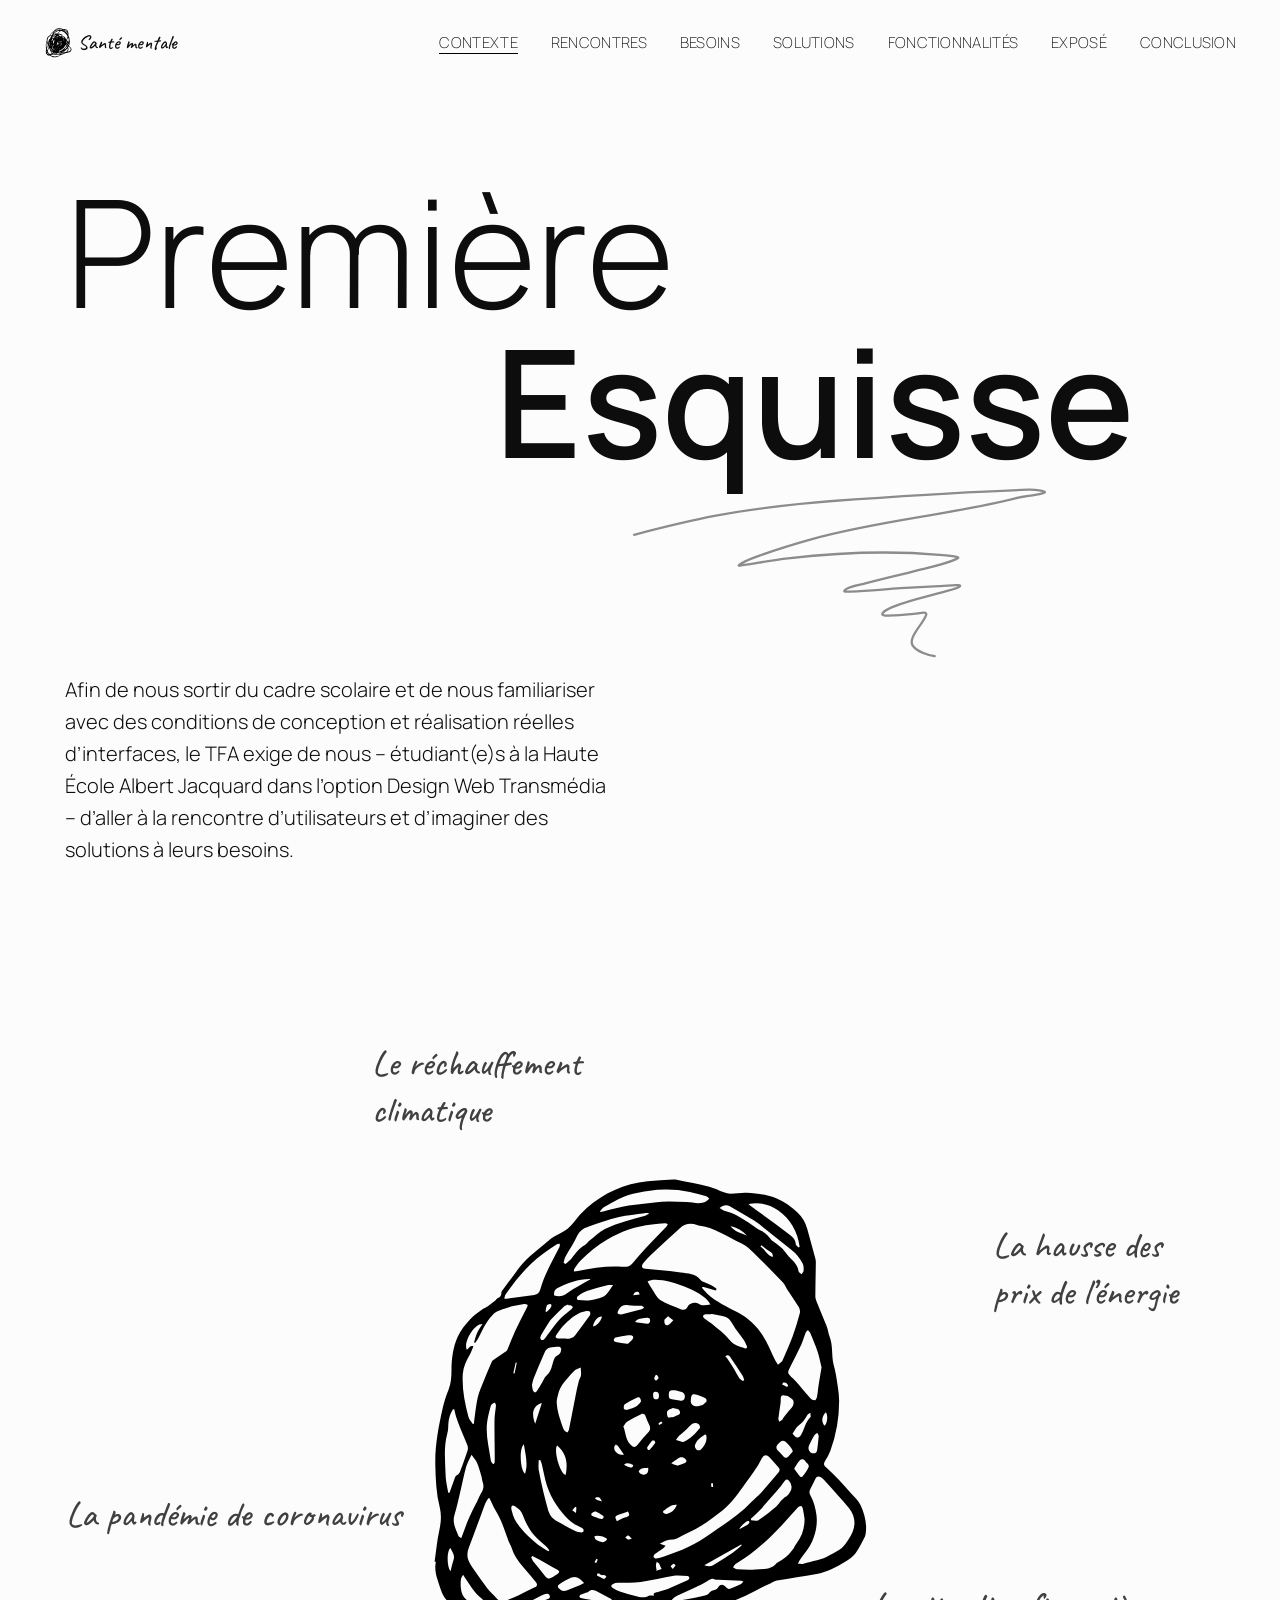
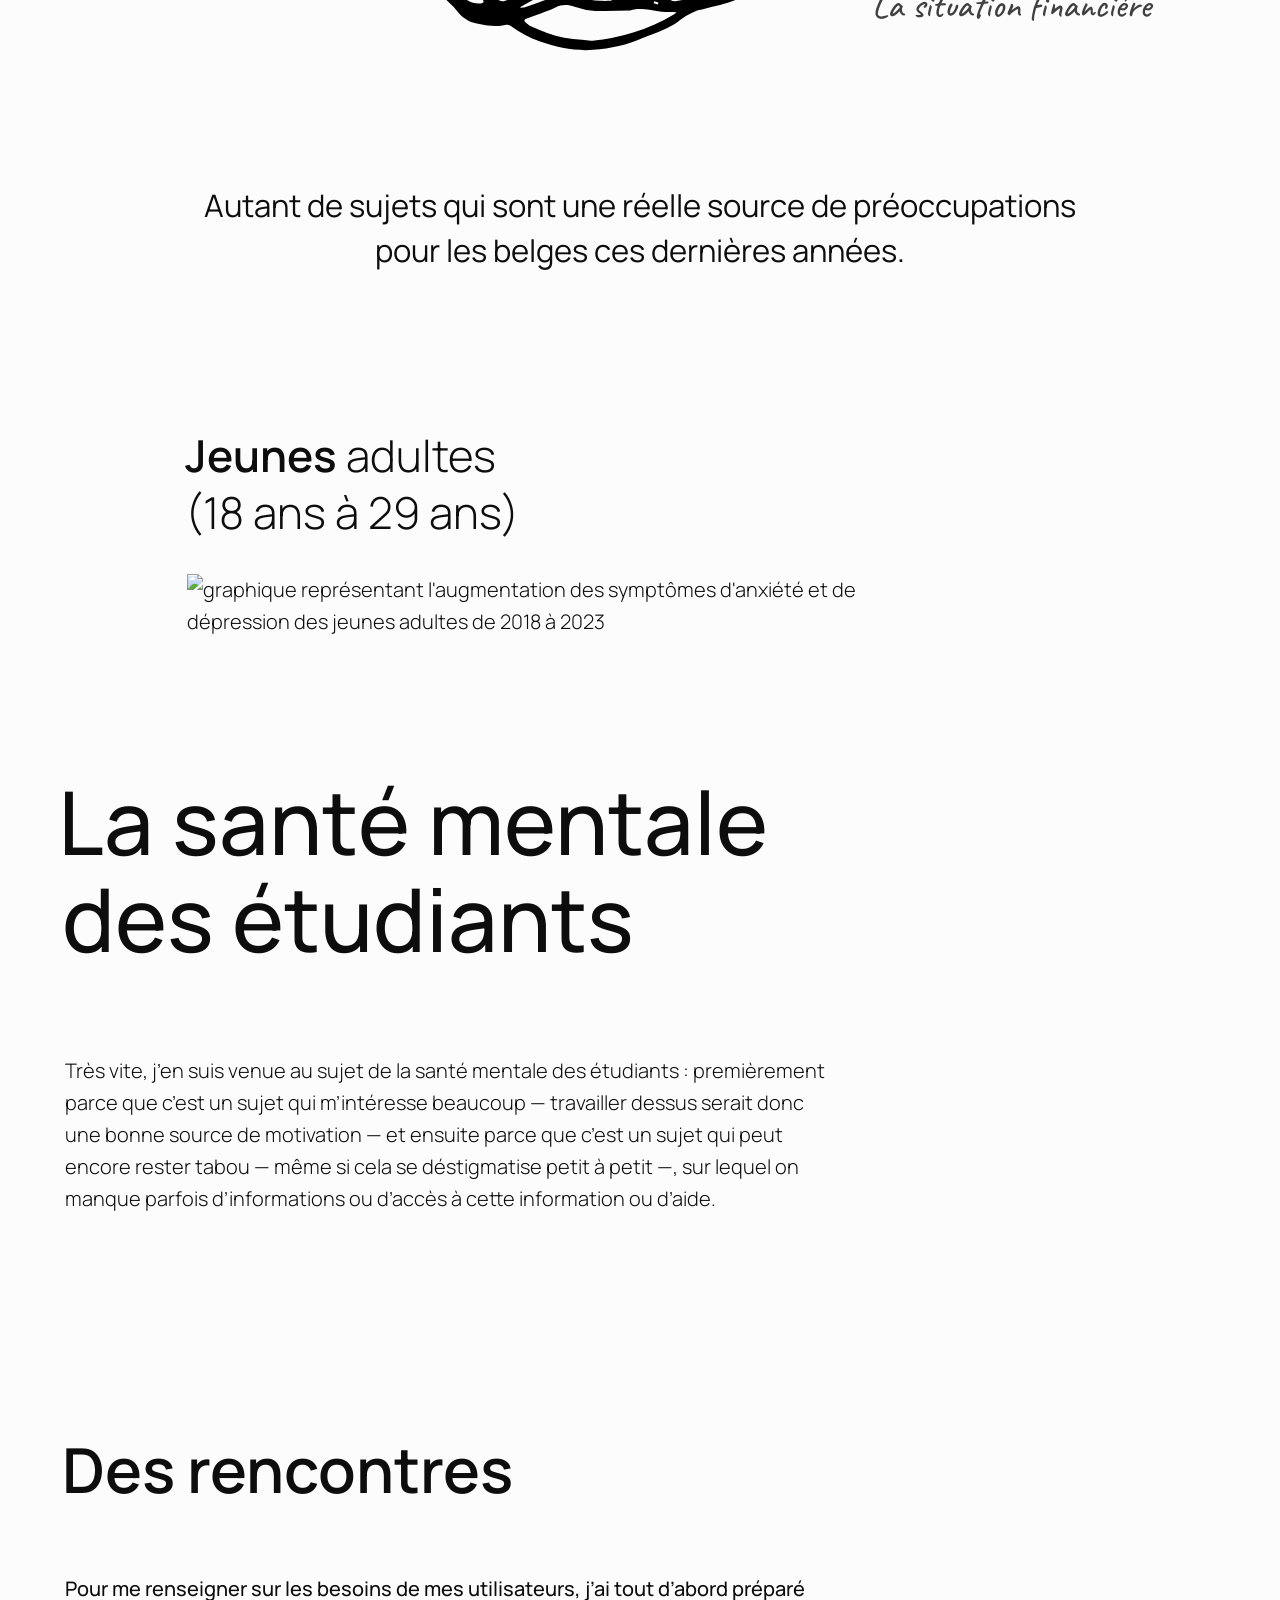
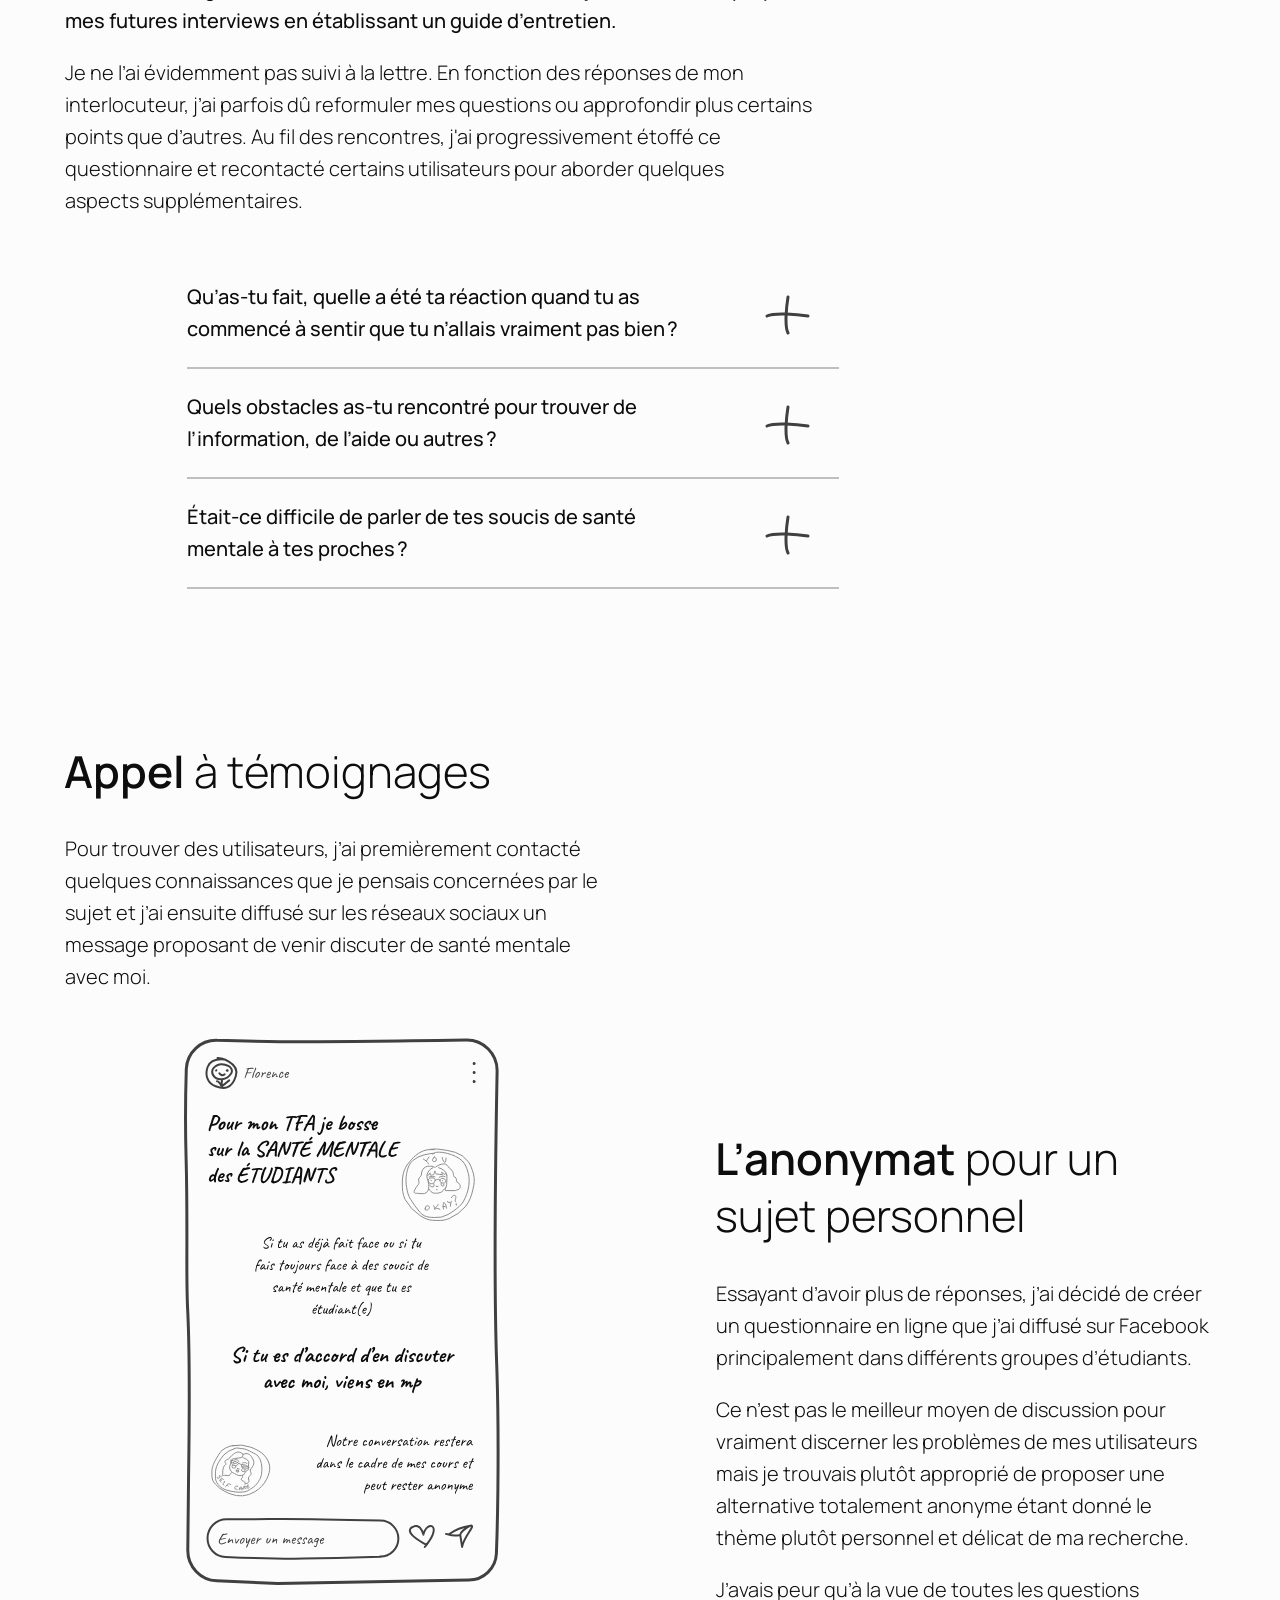
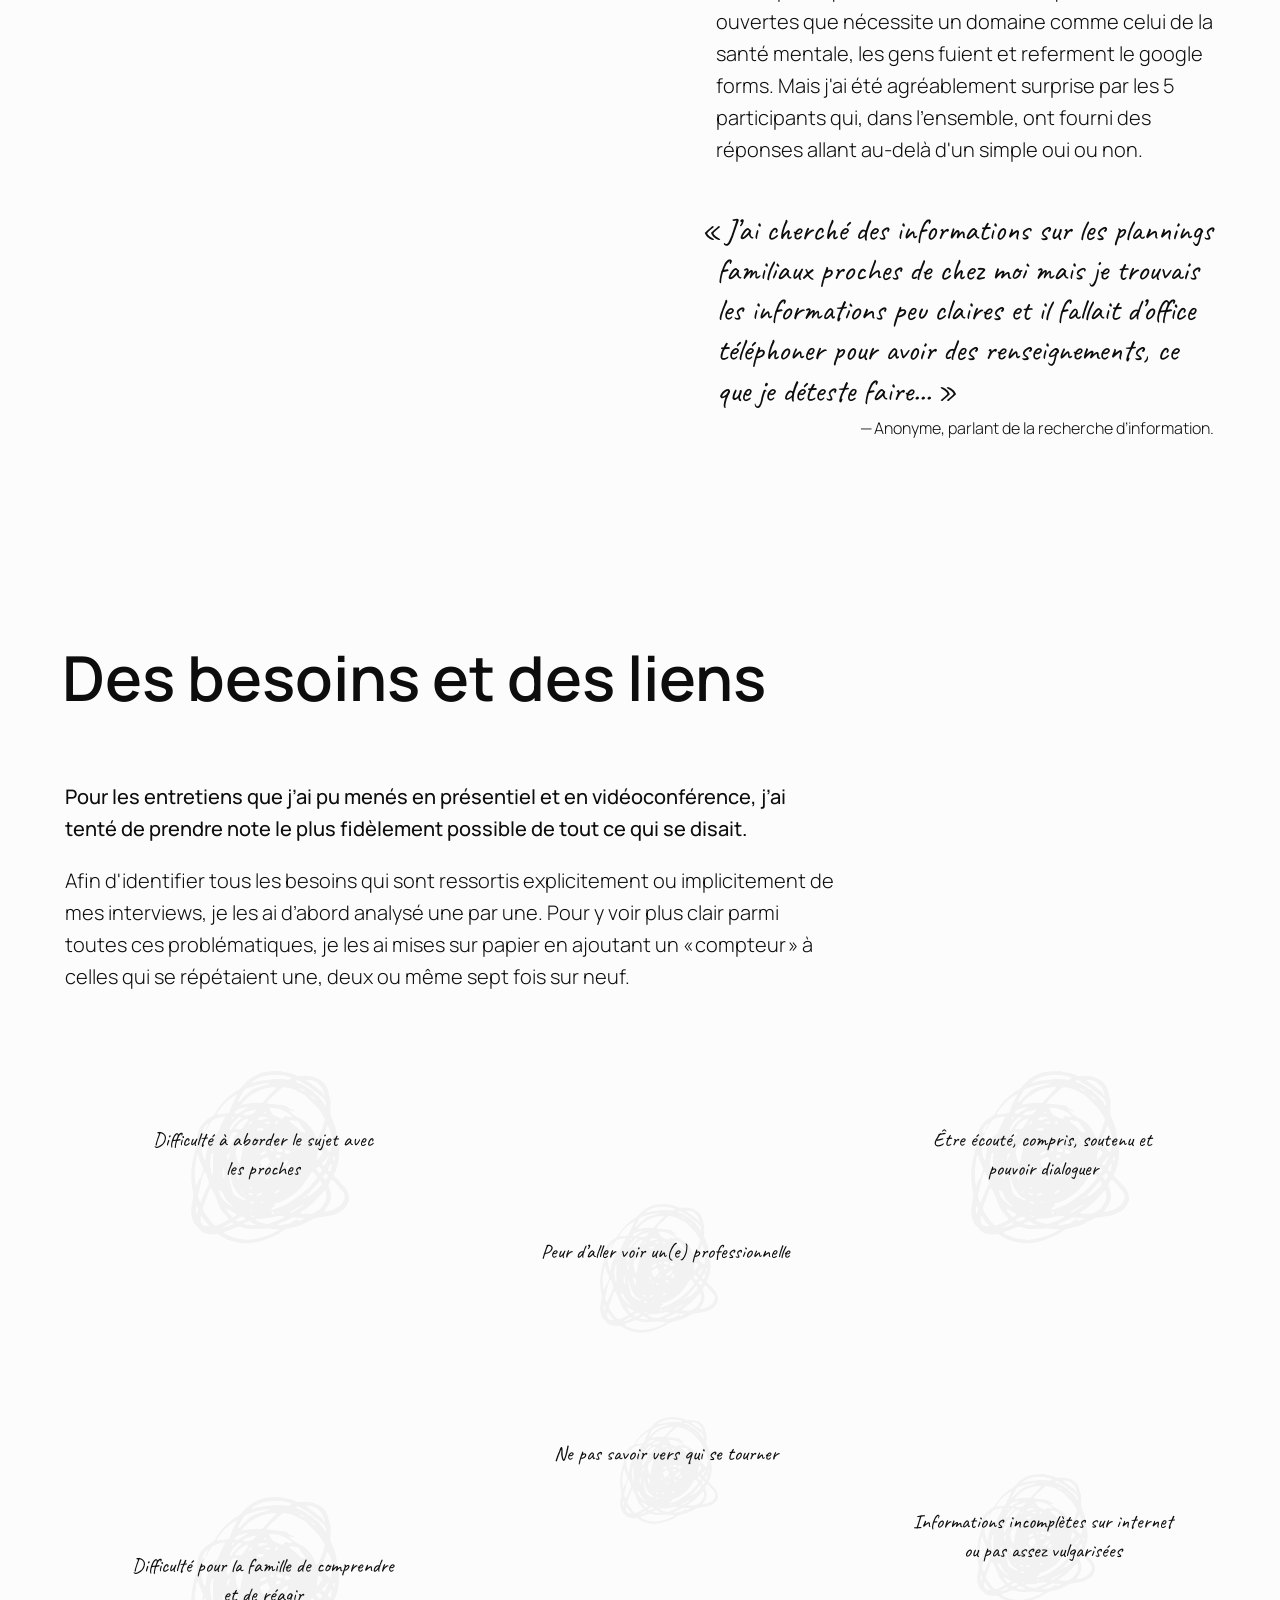
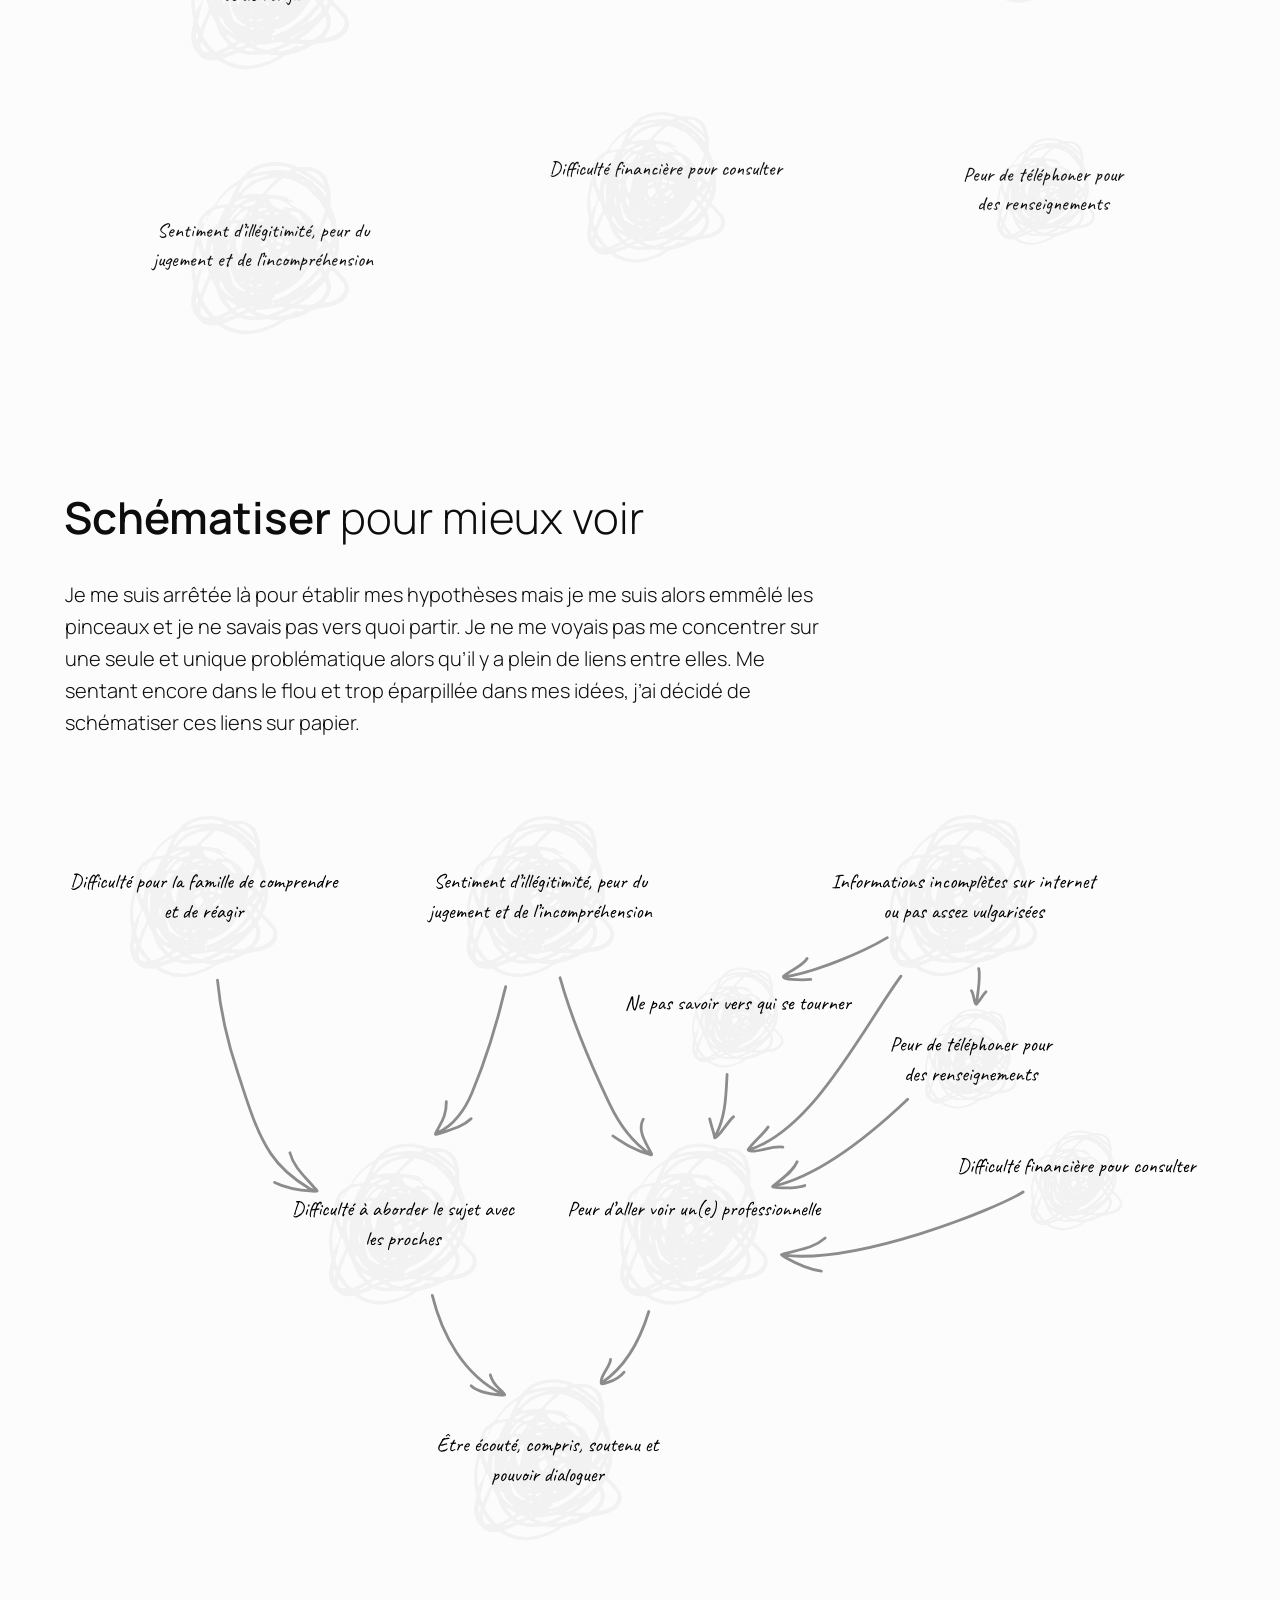
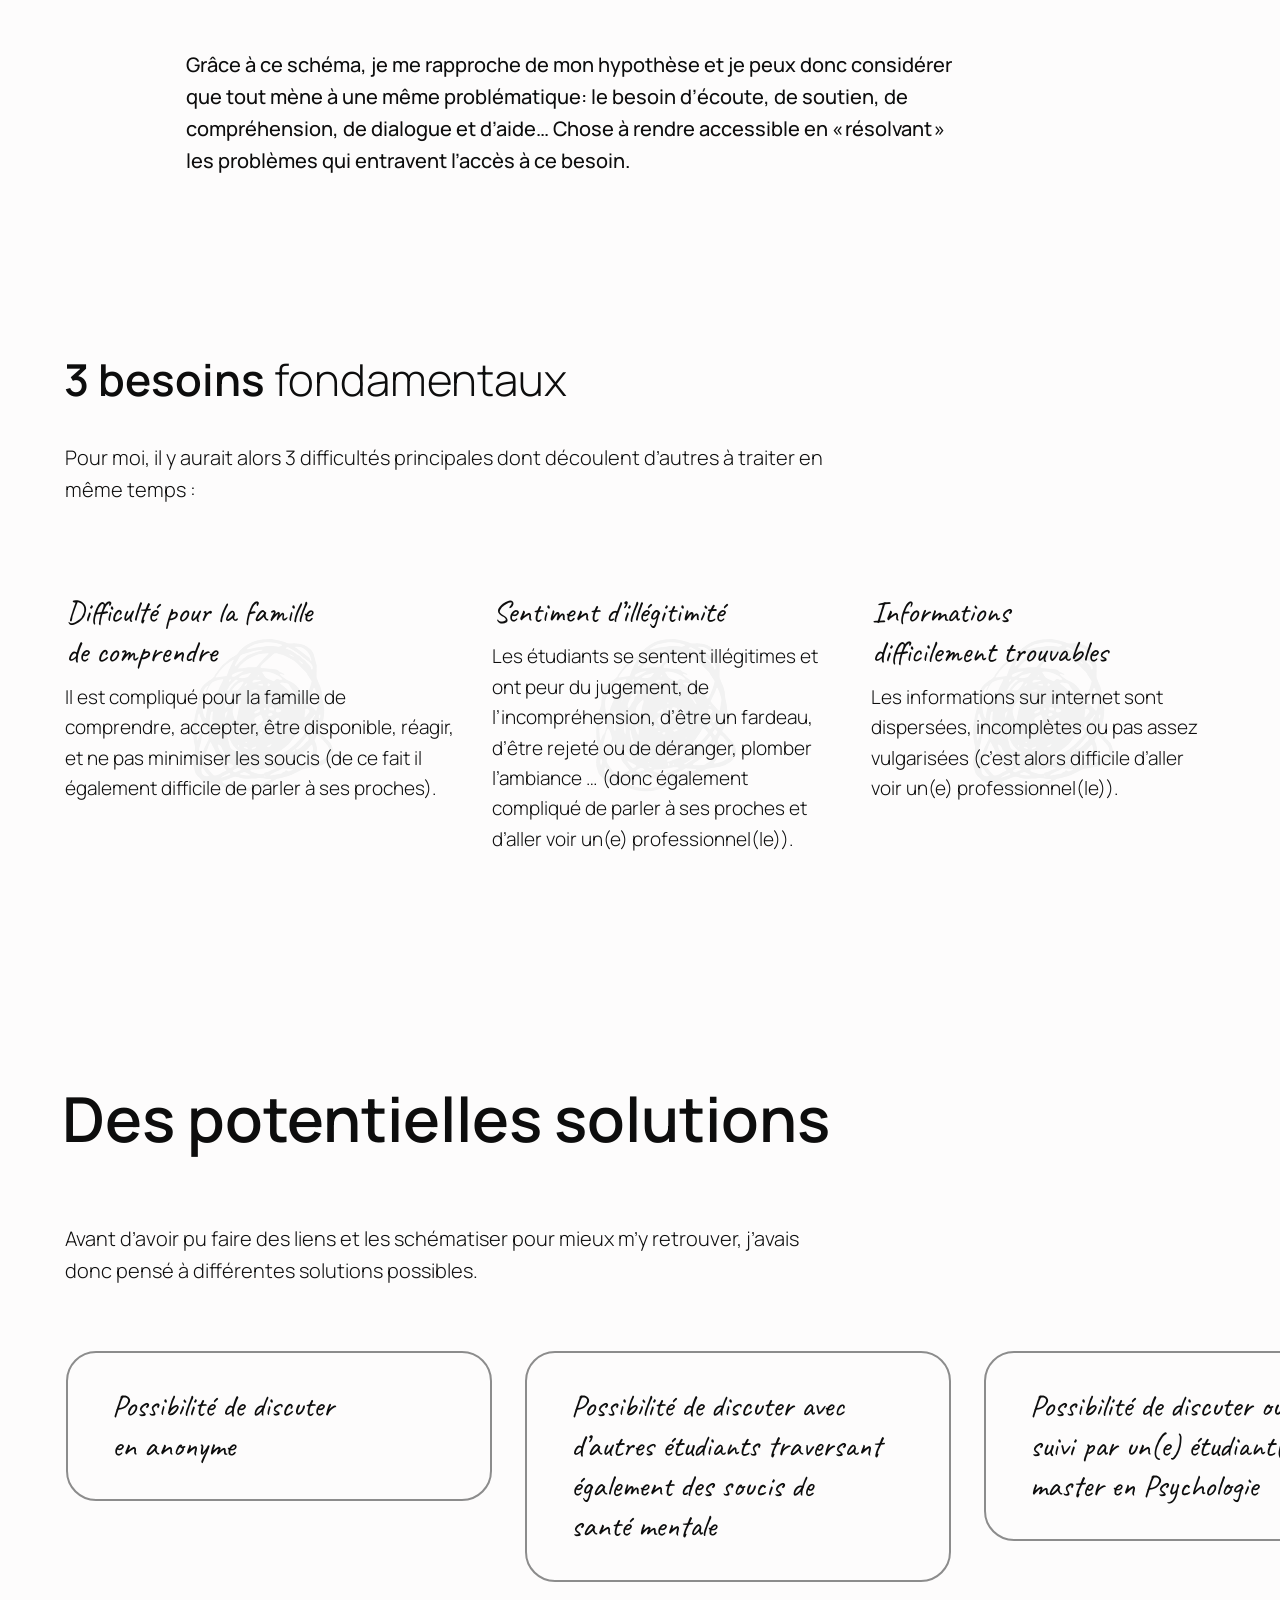
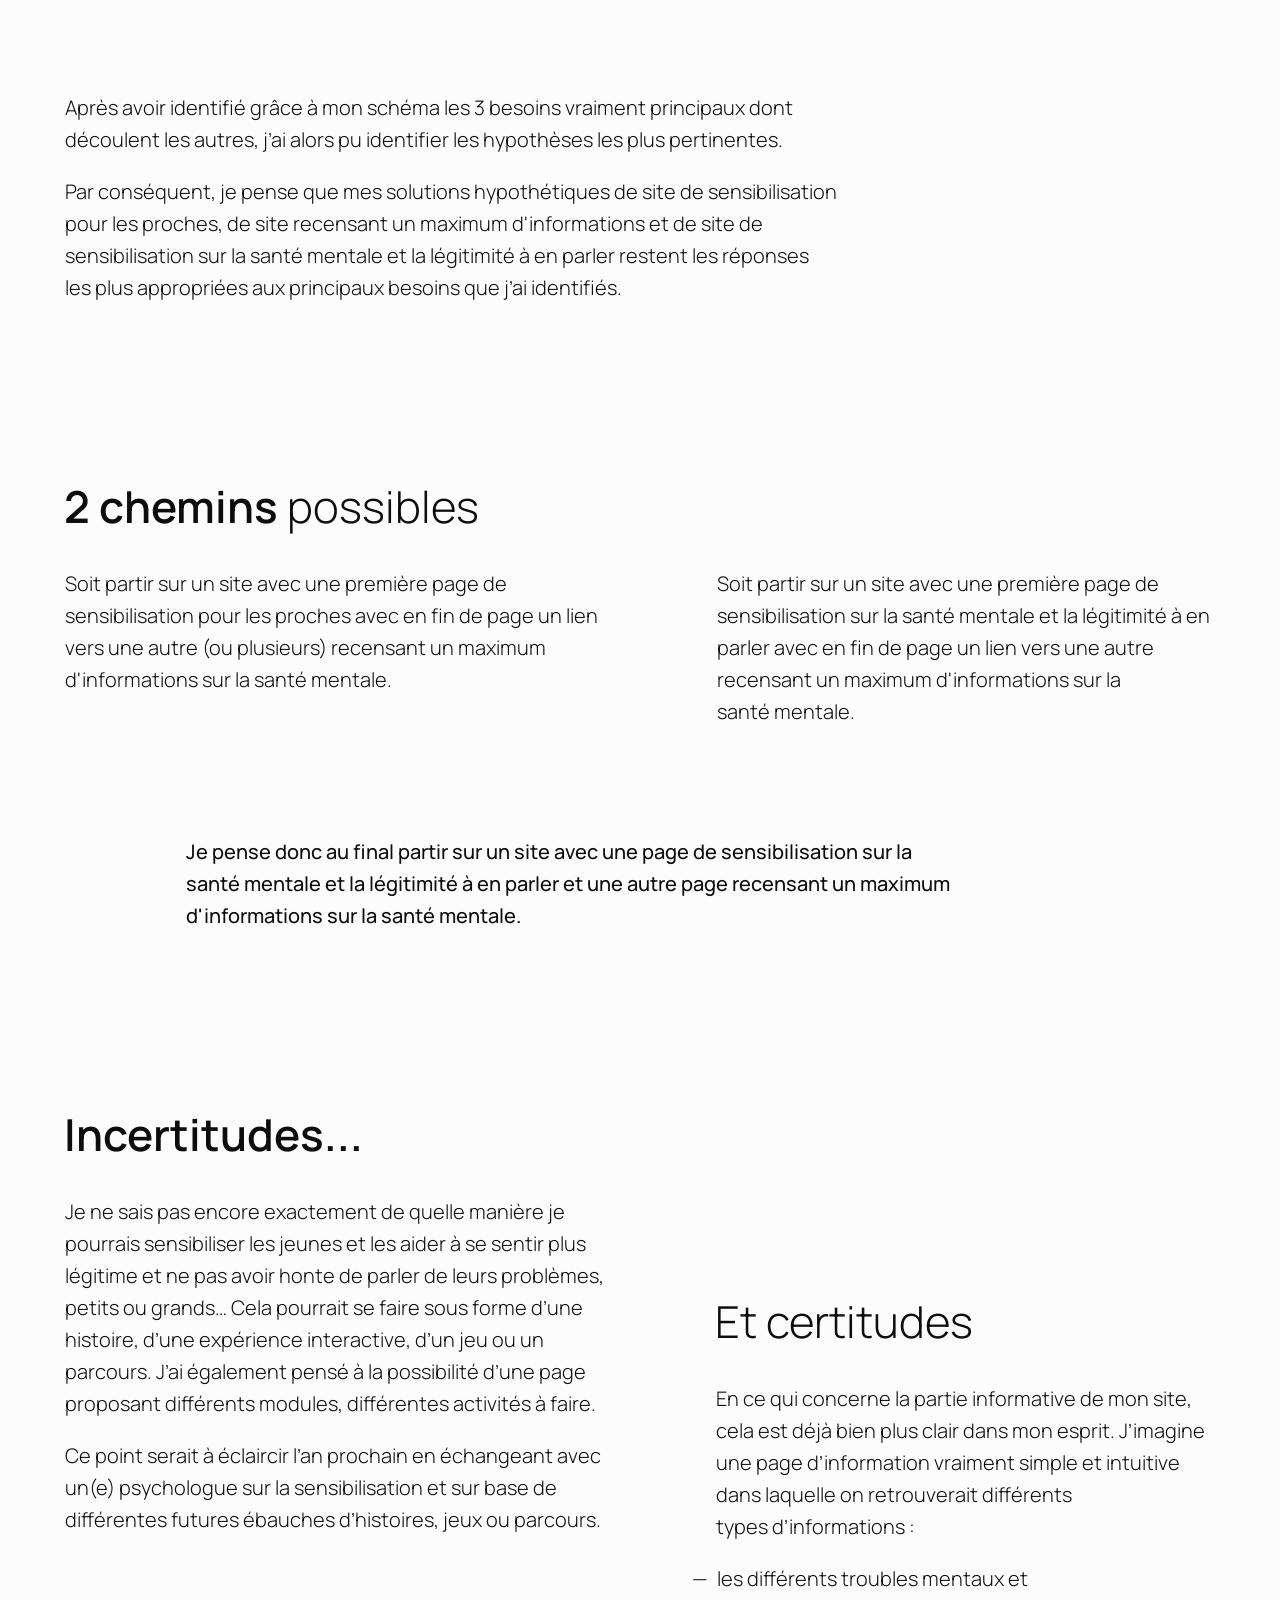
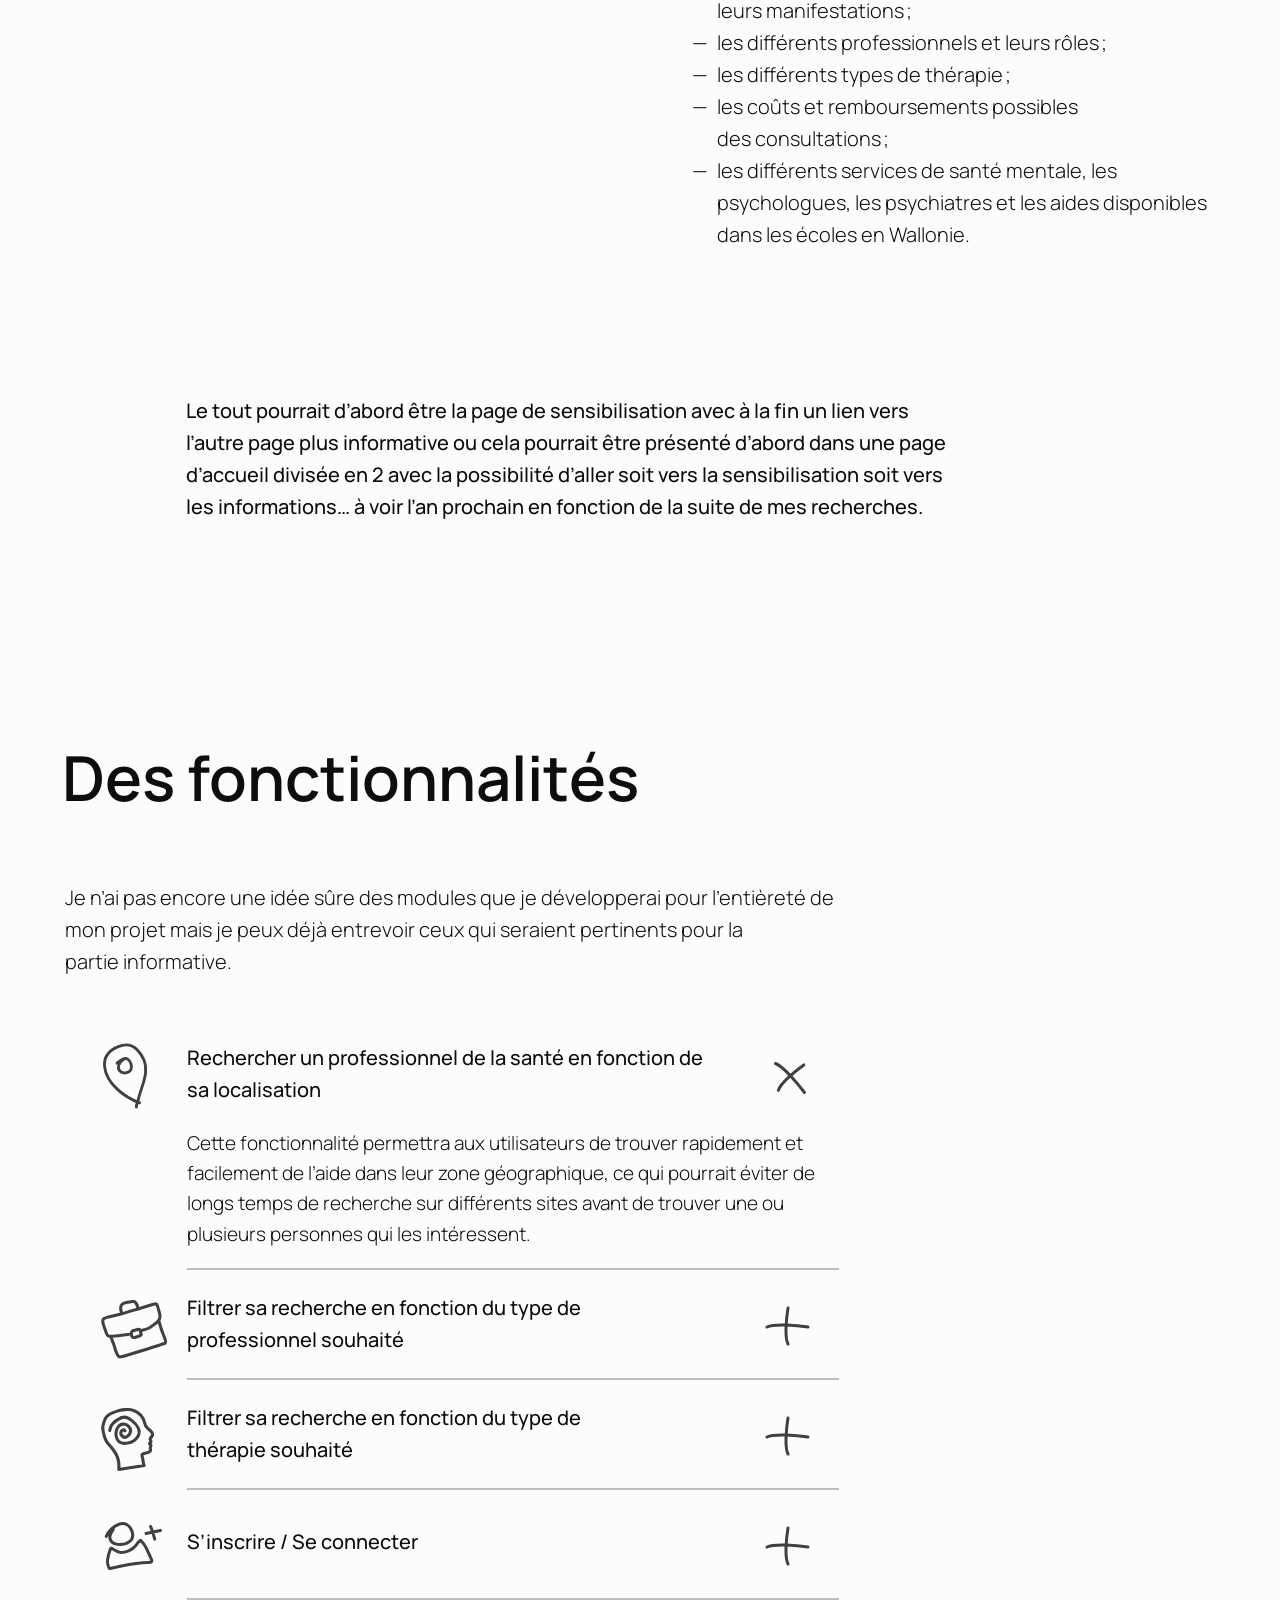
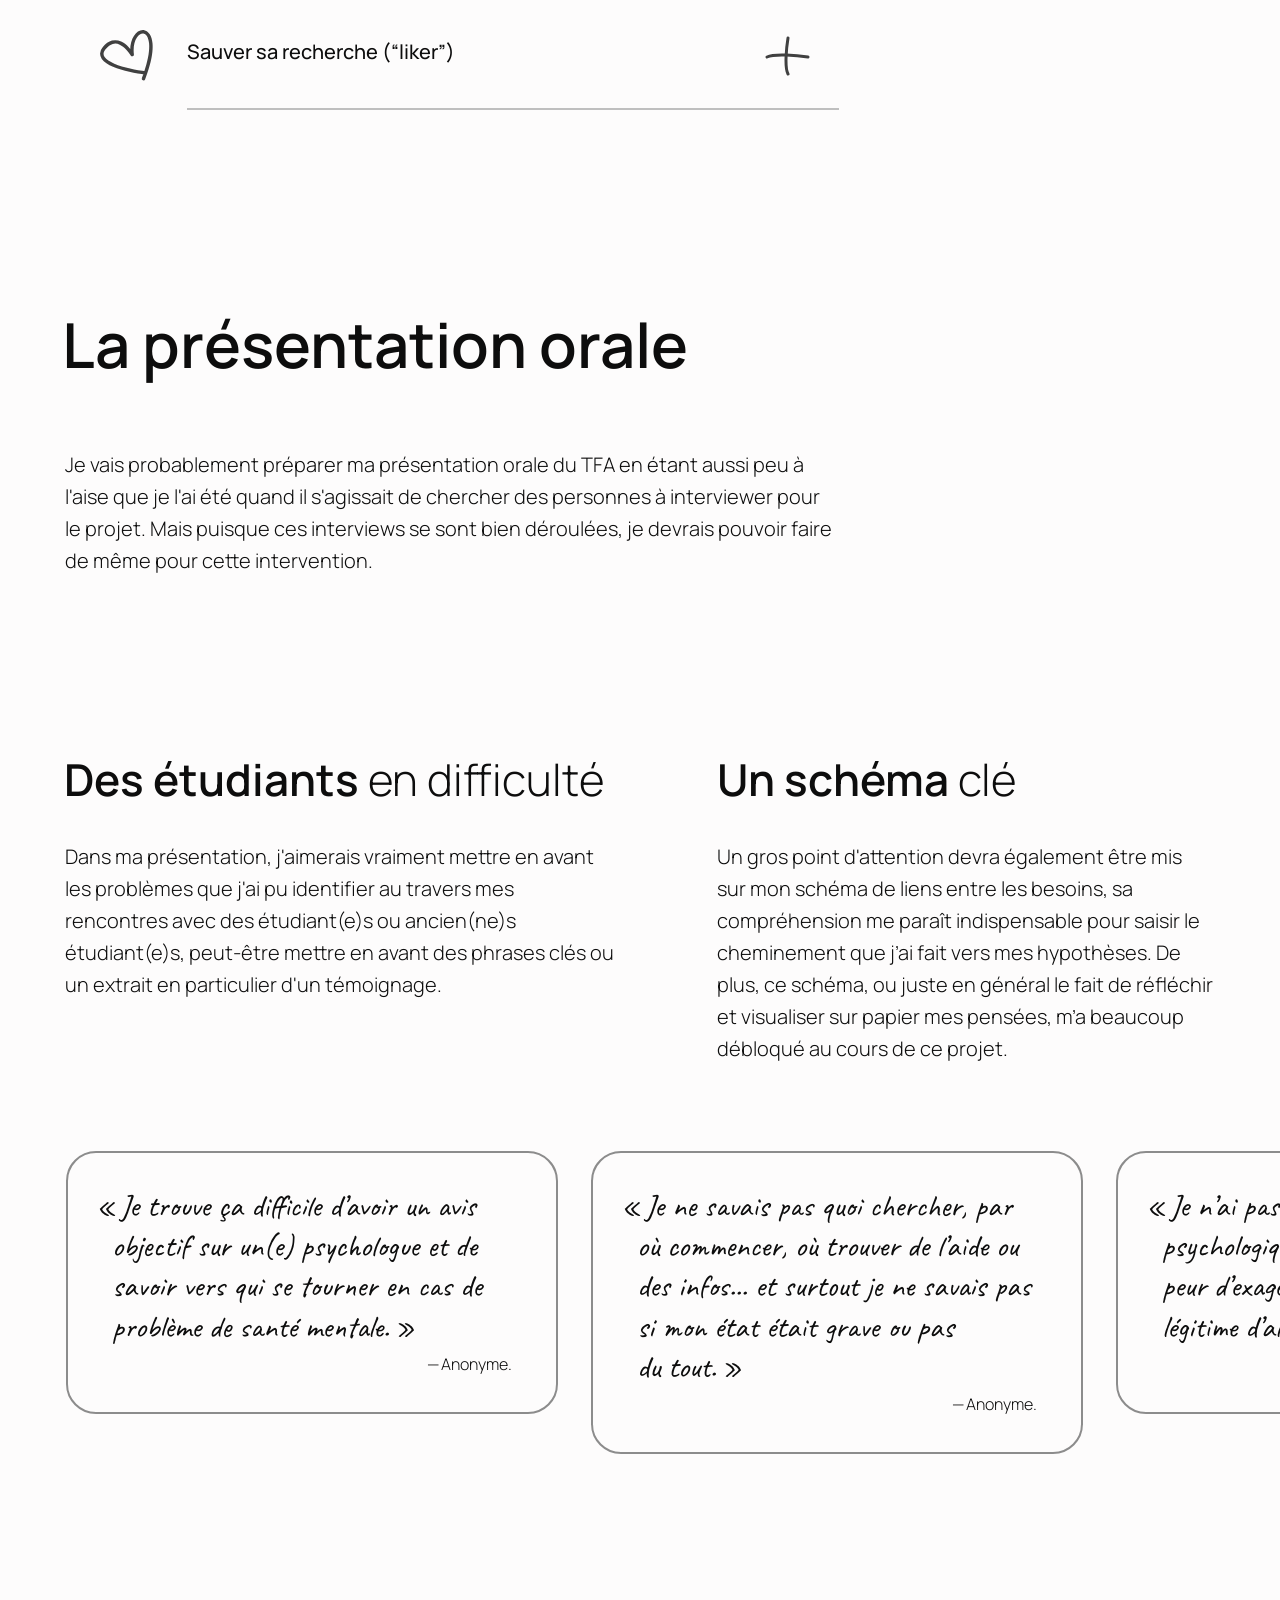
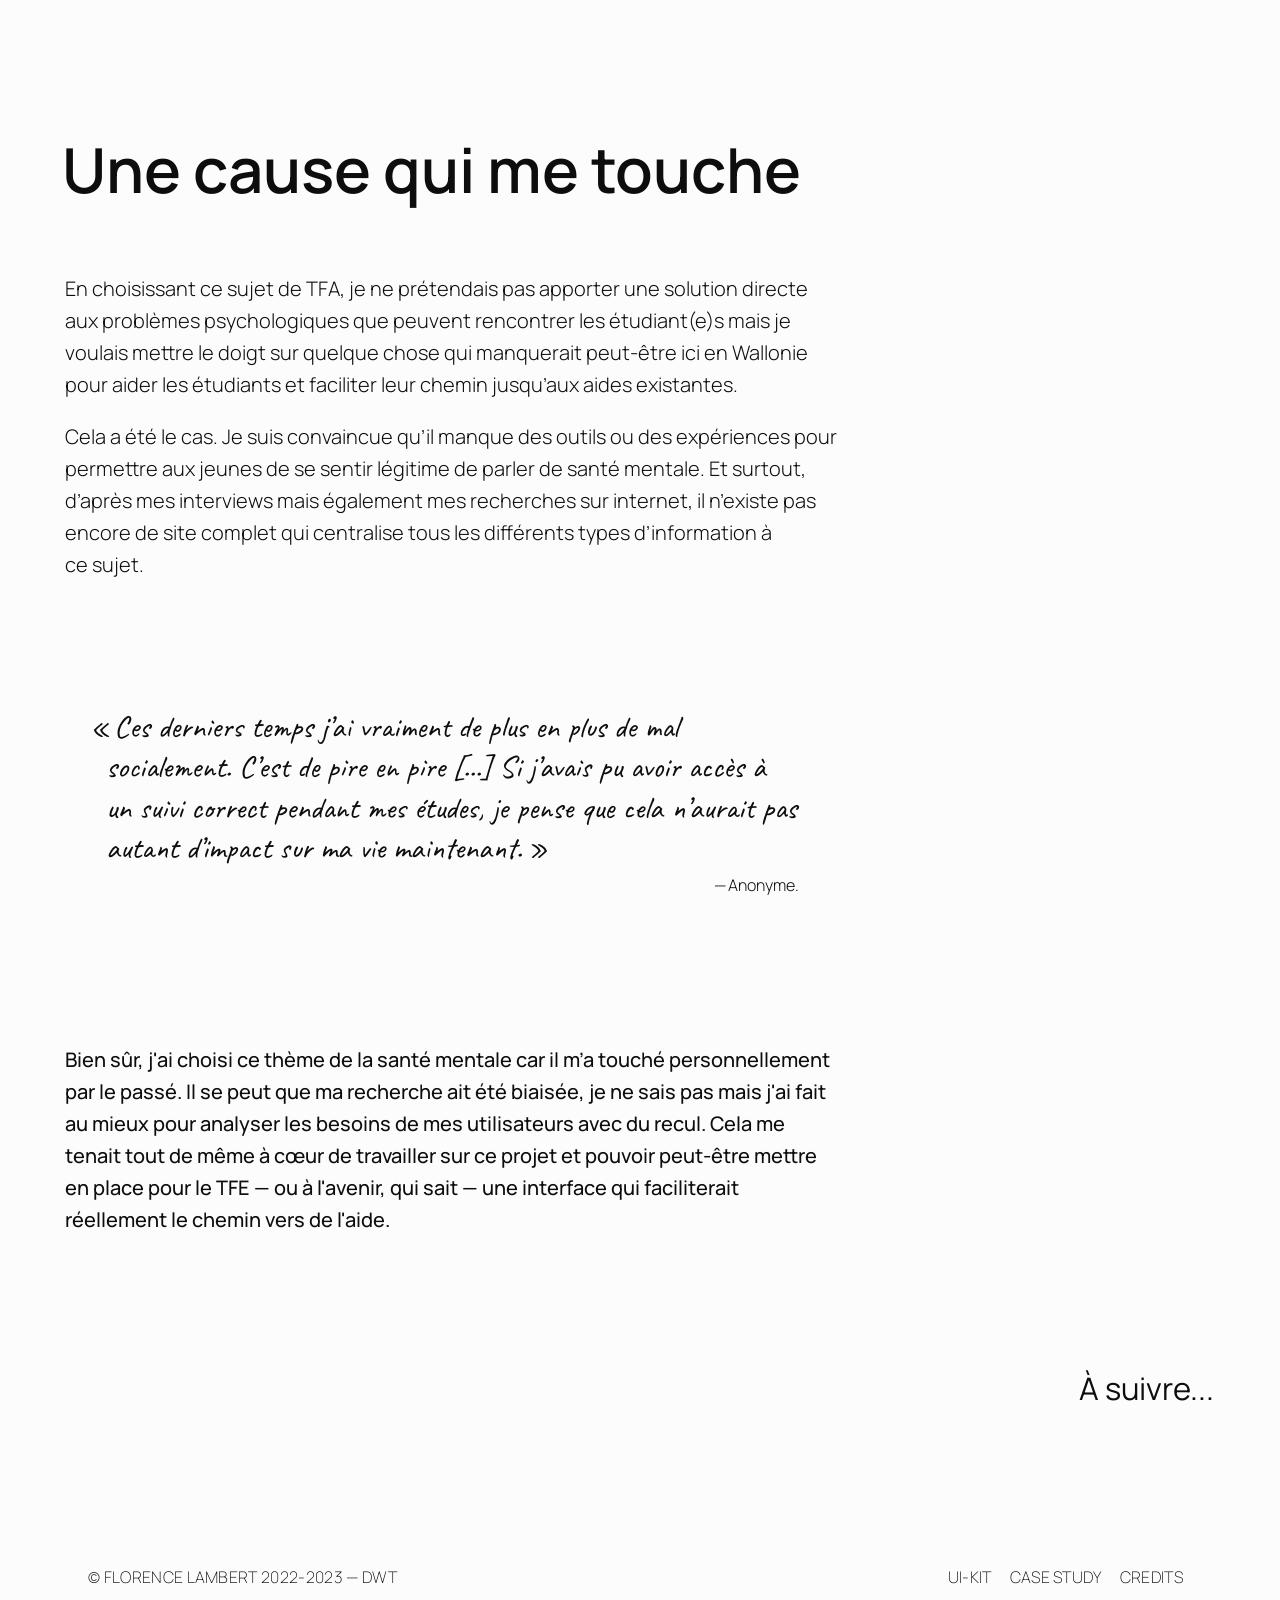
==== commit 59c1ab79: "section conclusion +gsap" ====
--- a/src/index.html
+++ b/src/index.html
@@ -467,7 +467,7 @@
       </div>
     </section>
     <section id="conclusion" class="section section--conclusion grid">
-      <h2 class="title d-grid-end">Une cause qui me touche</h2>
+      <h2 class="title d-grid-end">Une cause qui me&nbsp;touche</h2>
 
       <p class="txt d-grid-end06">En choisissant ce sujet de TFA, je ne prétendais pas apporter une solution directe aux problèmes psychologiques que peuvent rencontrer les étudiant(e)s mais je voulais mettre le doigt sur quelque chose qui manquerait peut-être ici en Wallonie pour aider les étudiants et faciliter leur chemin jusqu’aux aides&nbsp;existantes.</p>
       <p class="txt d-grid-end06">Cela a été le cas. Je suis convaincue qu’il manque des outils ou des expériences pour permettre aux jeunes de se sentir légitime de parler de santé mentale. Et surtout, d’après mes interviews mais également mes recherches sur internet, il n’existe pas encore de site complet qui centralise tous les différents types d’information à ce&nbsp;sujet.</p>
--- a/src/styles/app.css
+++ b/src/styles/app.css
@@ -1361,6 +1361,9 @@
   content: "—";
   text-indent: -18px;
 }
+.section--conclusion .citation {
+  margin: 45px 0px;
+}
 @media (min-width: 650px) {
   .section--solution div:last-of-type ul {
     padding-left: 0px;
@@ -1373,6 +1376,9 @@
   .section--meet div:last-of-type {
     margin-top: 360px;
   }
+  .section--conclusion .citation {
+    margin: 45px 2em 0px 2em;
+  }
 }
 @media (min-width: 1200px) {
   .section {
@@ -1394,7 +1400,7 @@
     text-indent: -25px;
   }
   .section--conclusion .citation {
-    margin: 106px 0px 0px;
+    margin: 106px 2em 0px 2em;
   }
 }
 
@@ -1404,6 +1410,18 @@
 @media (min-width: 1200px) {
   .section--solution .txt--end:last-of-type, .section--conclusion .txt--end {
     margin-top: 144px;
+  }
+}
+
+.section--conclusion .txt--big {
+  max-width: none;
+  text-align: right;
+  padding: 0px;
+  margin: 45px 0px 72px;
+}
+@media (min-width: 1200px) {
+  .section--conclusion .txt--big {
+    margin: 110px 0px;
   }
 }
 
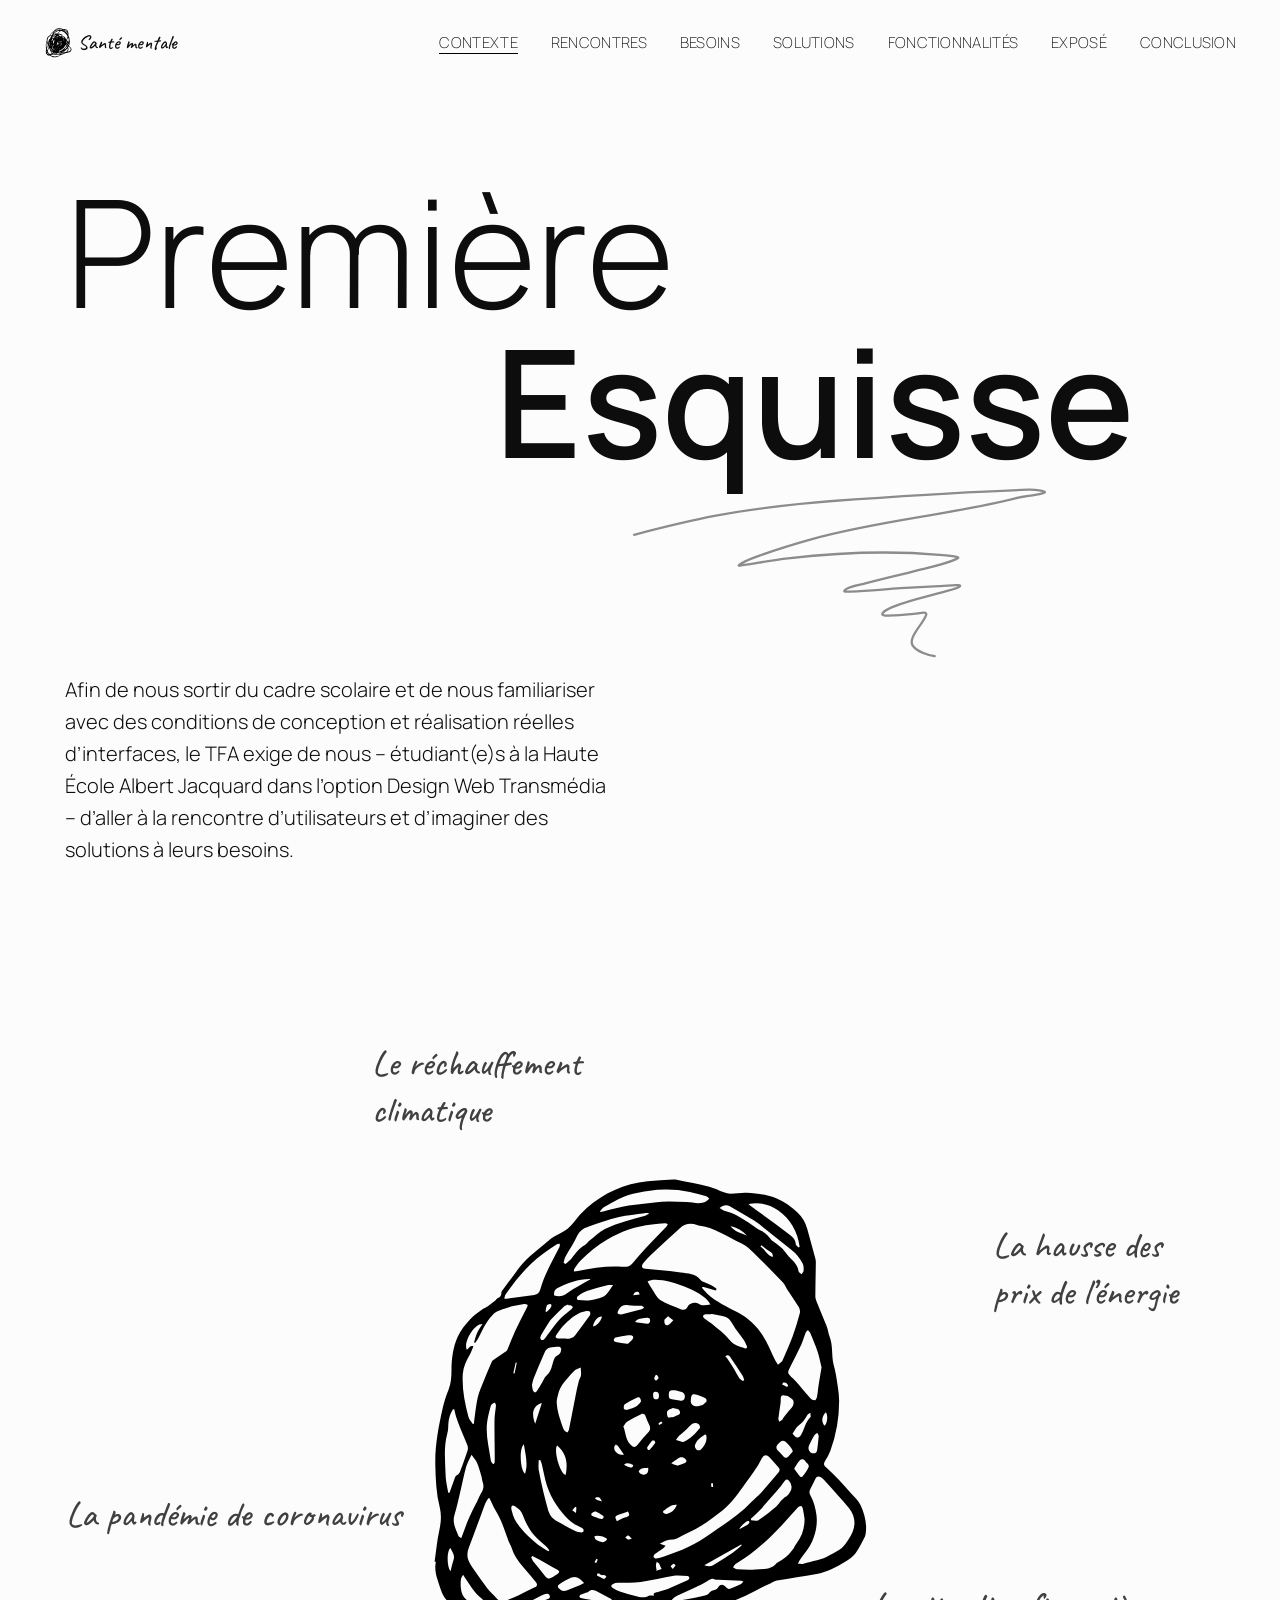
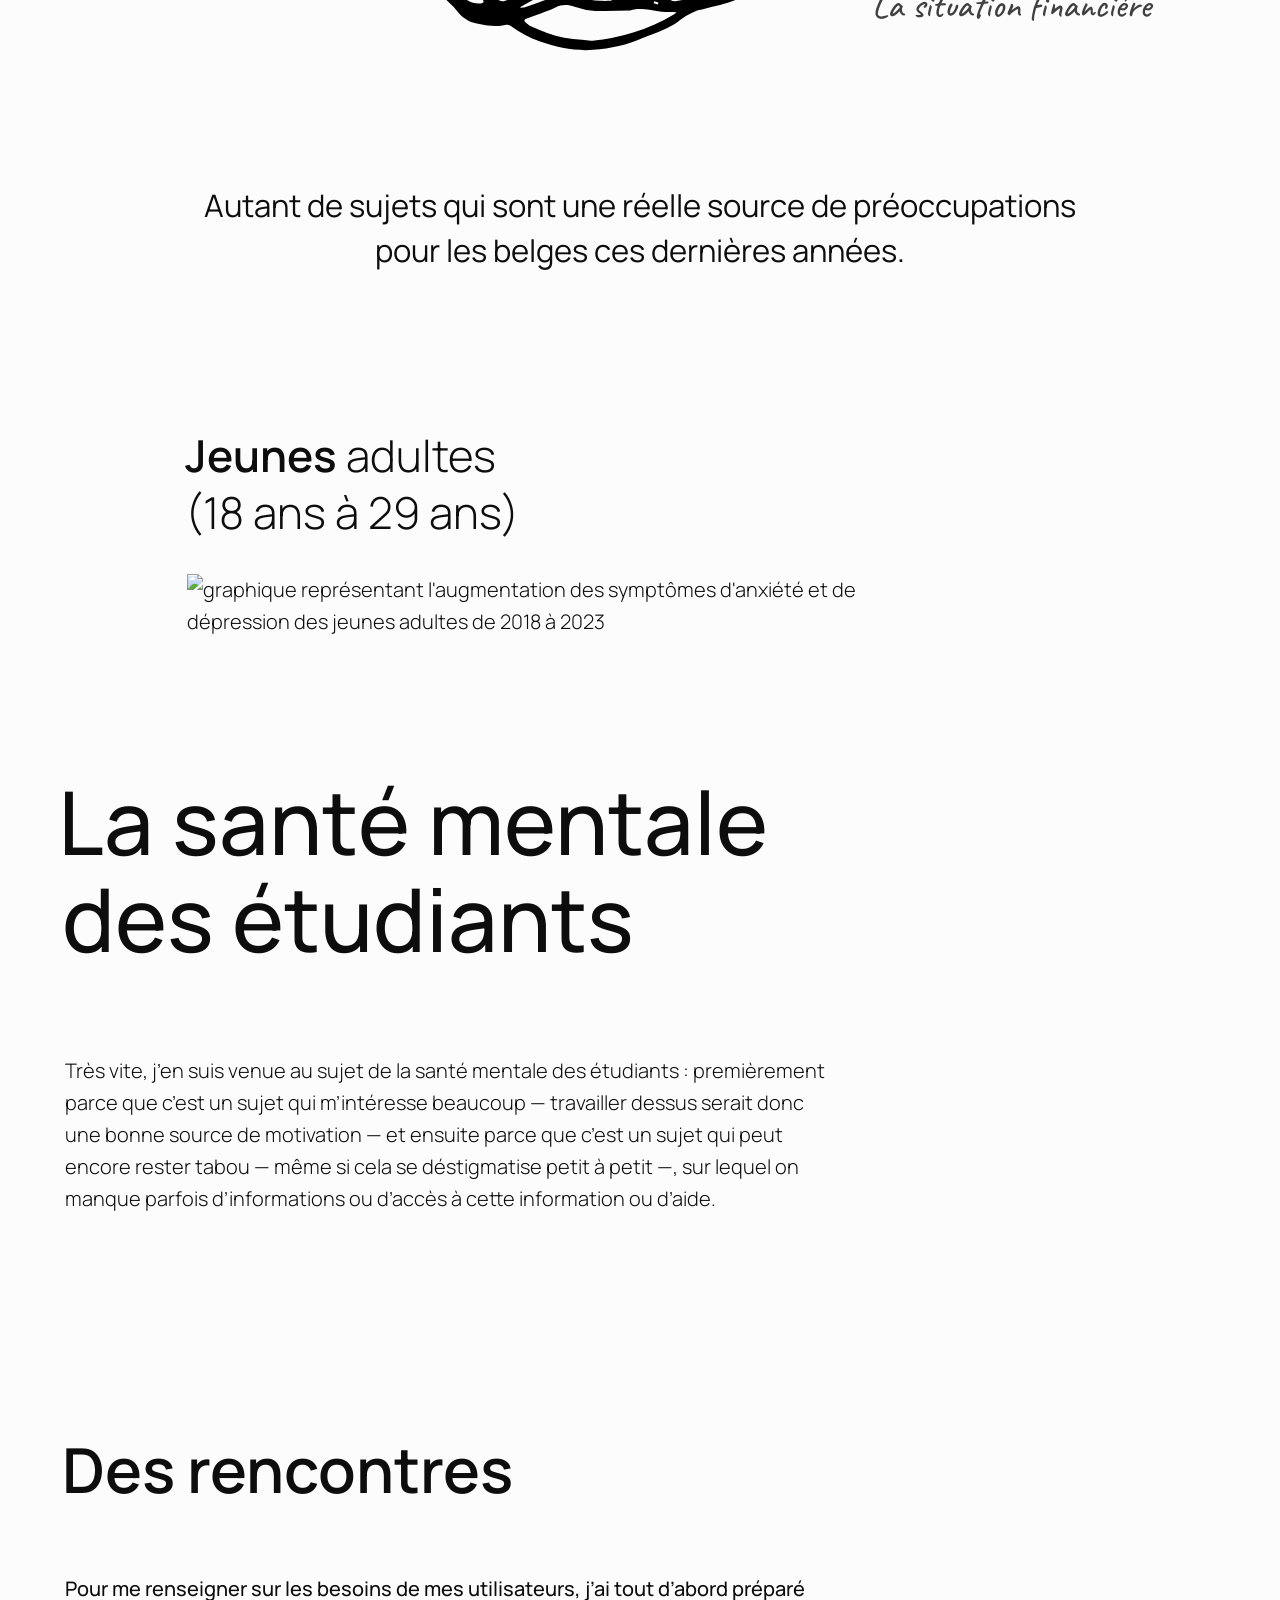
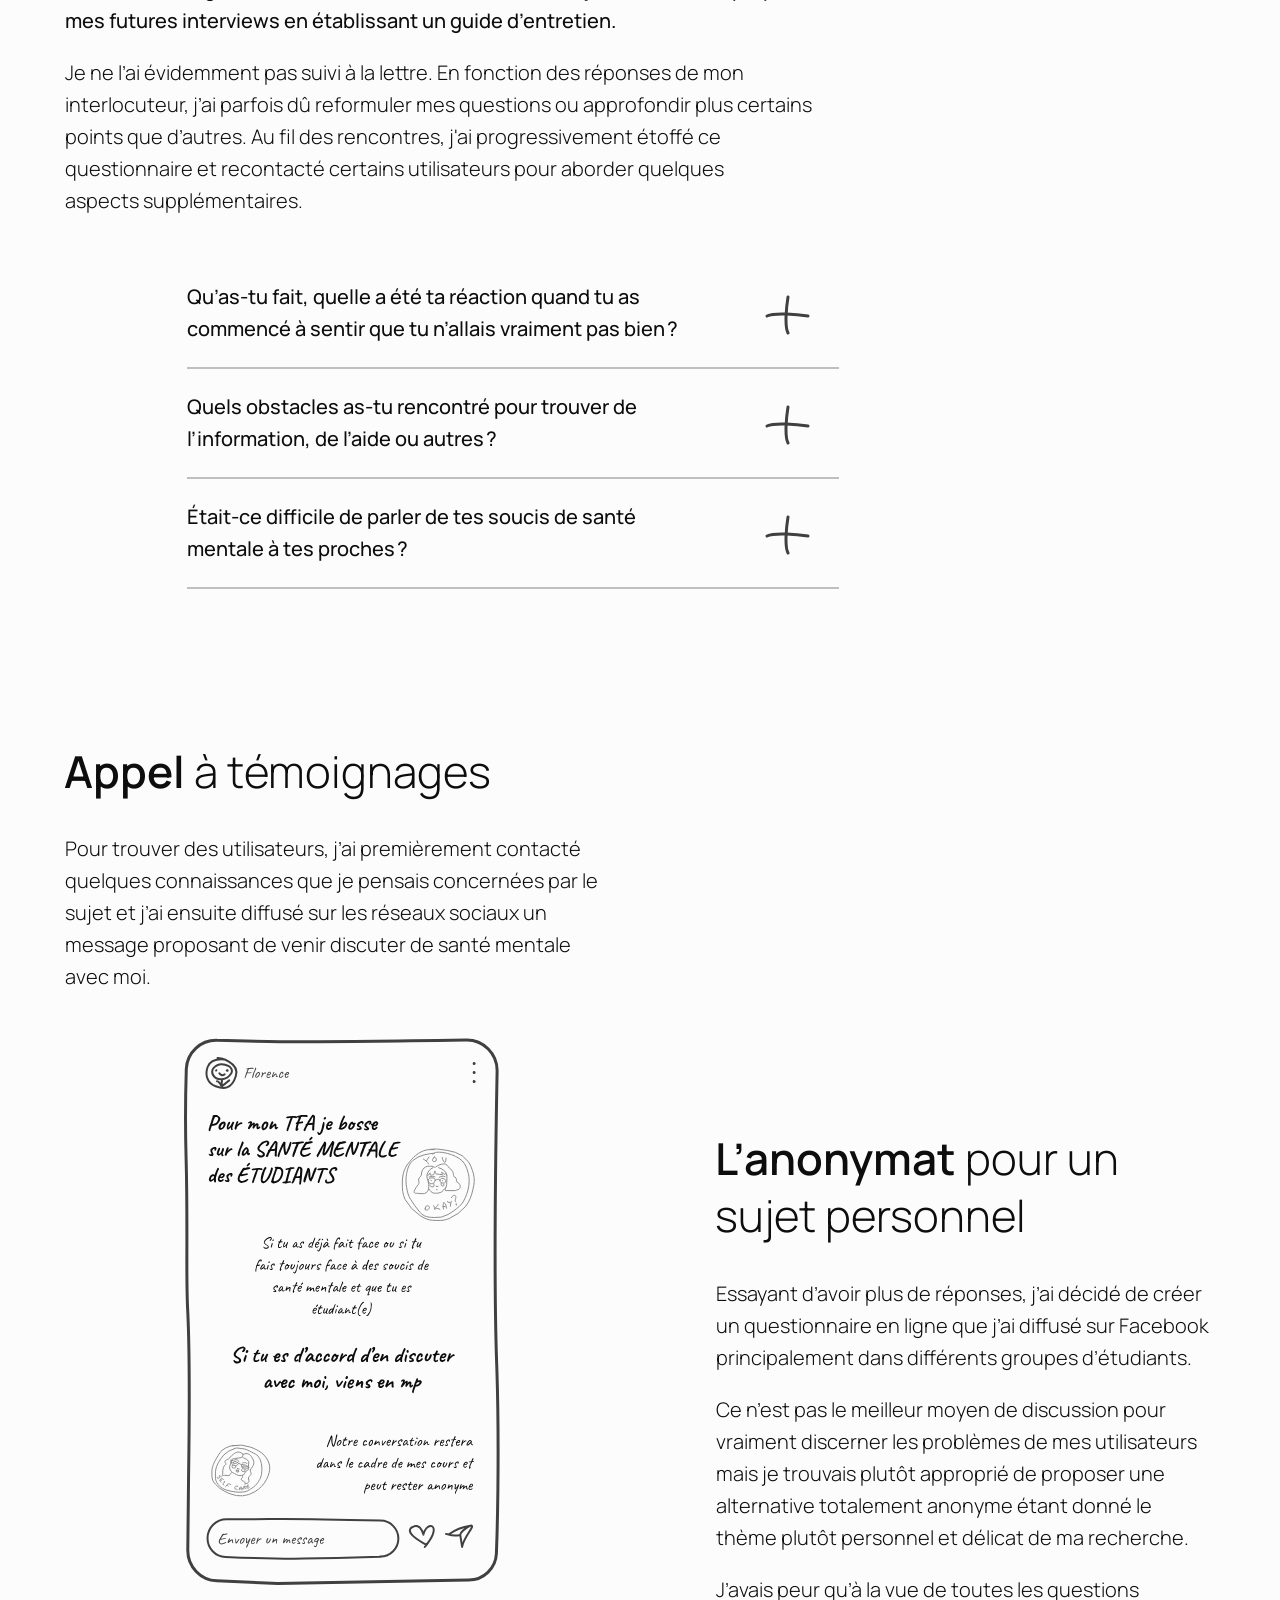
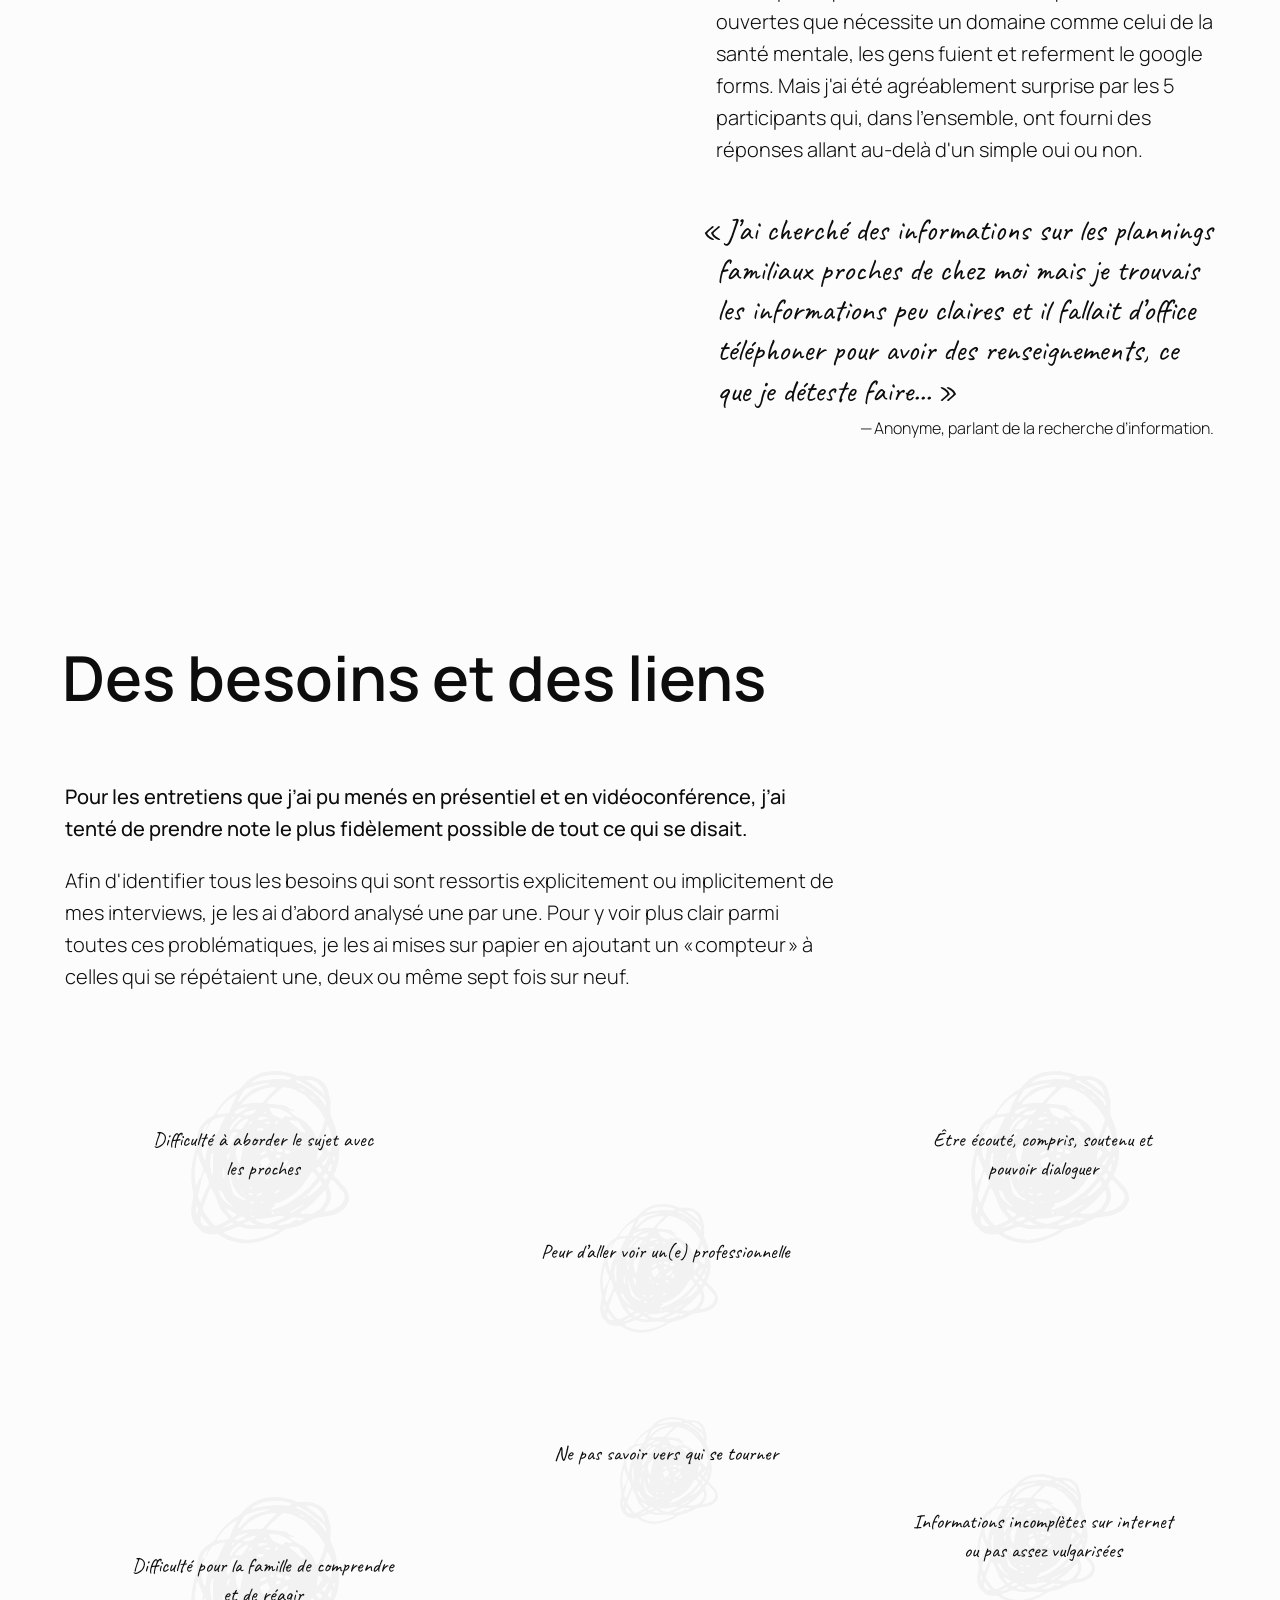
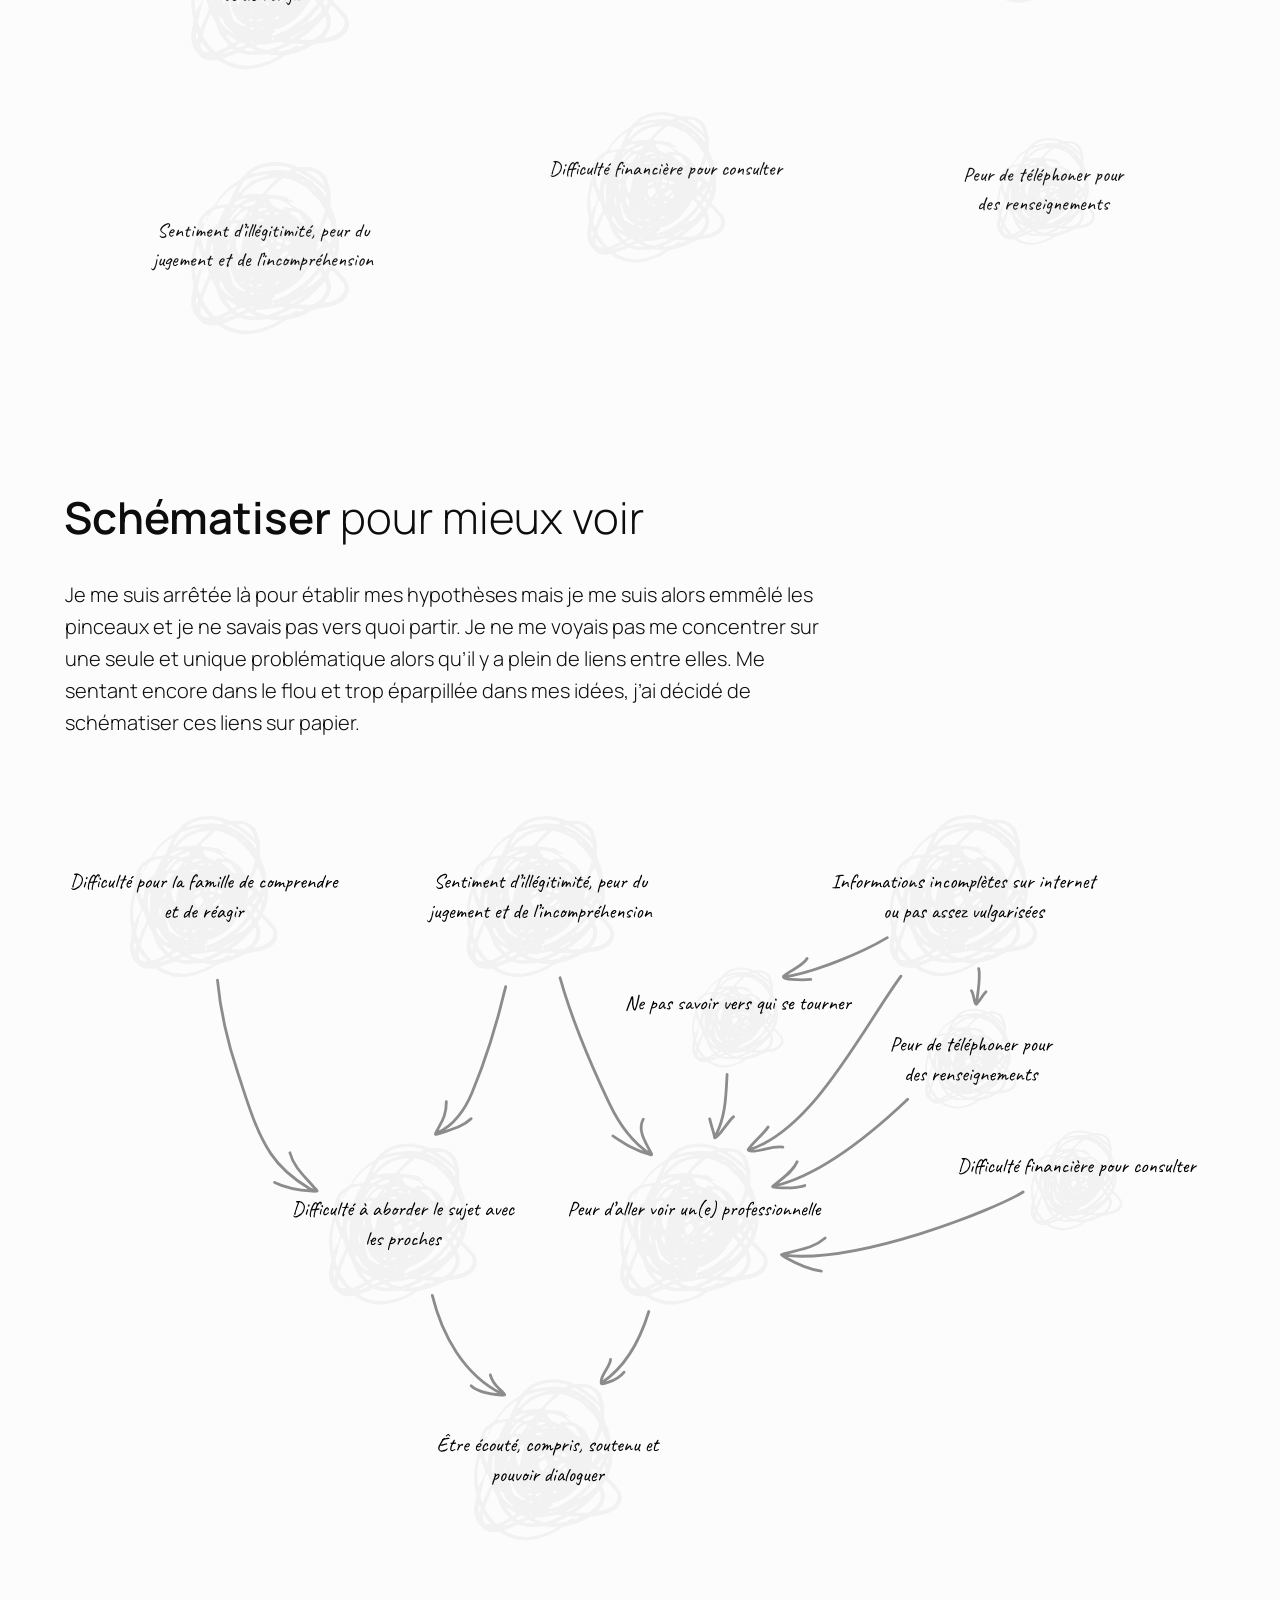
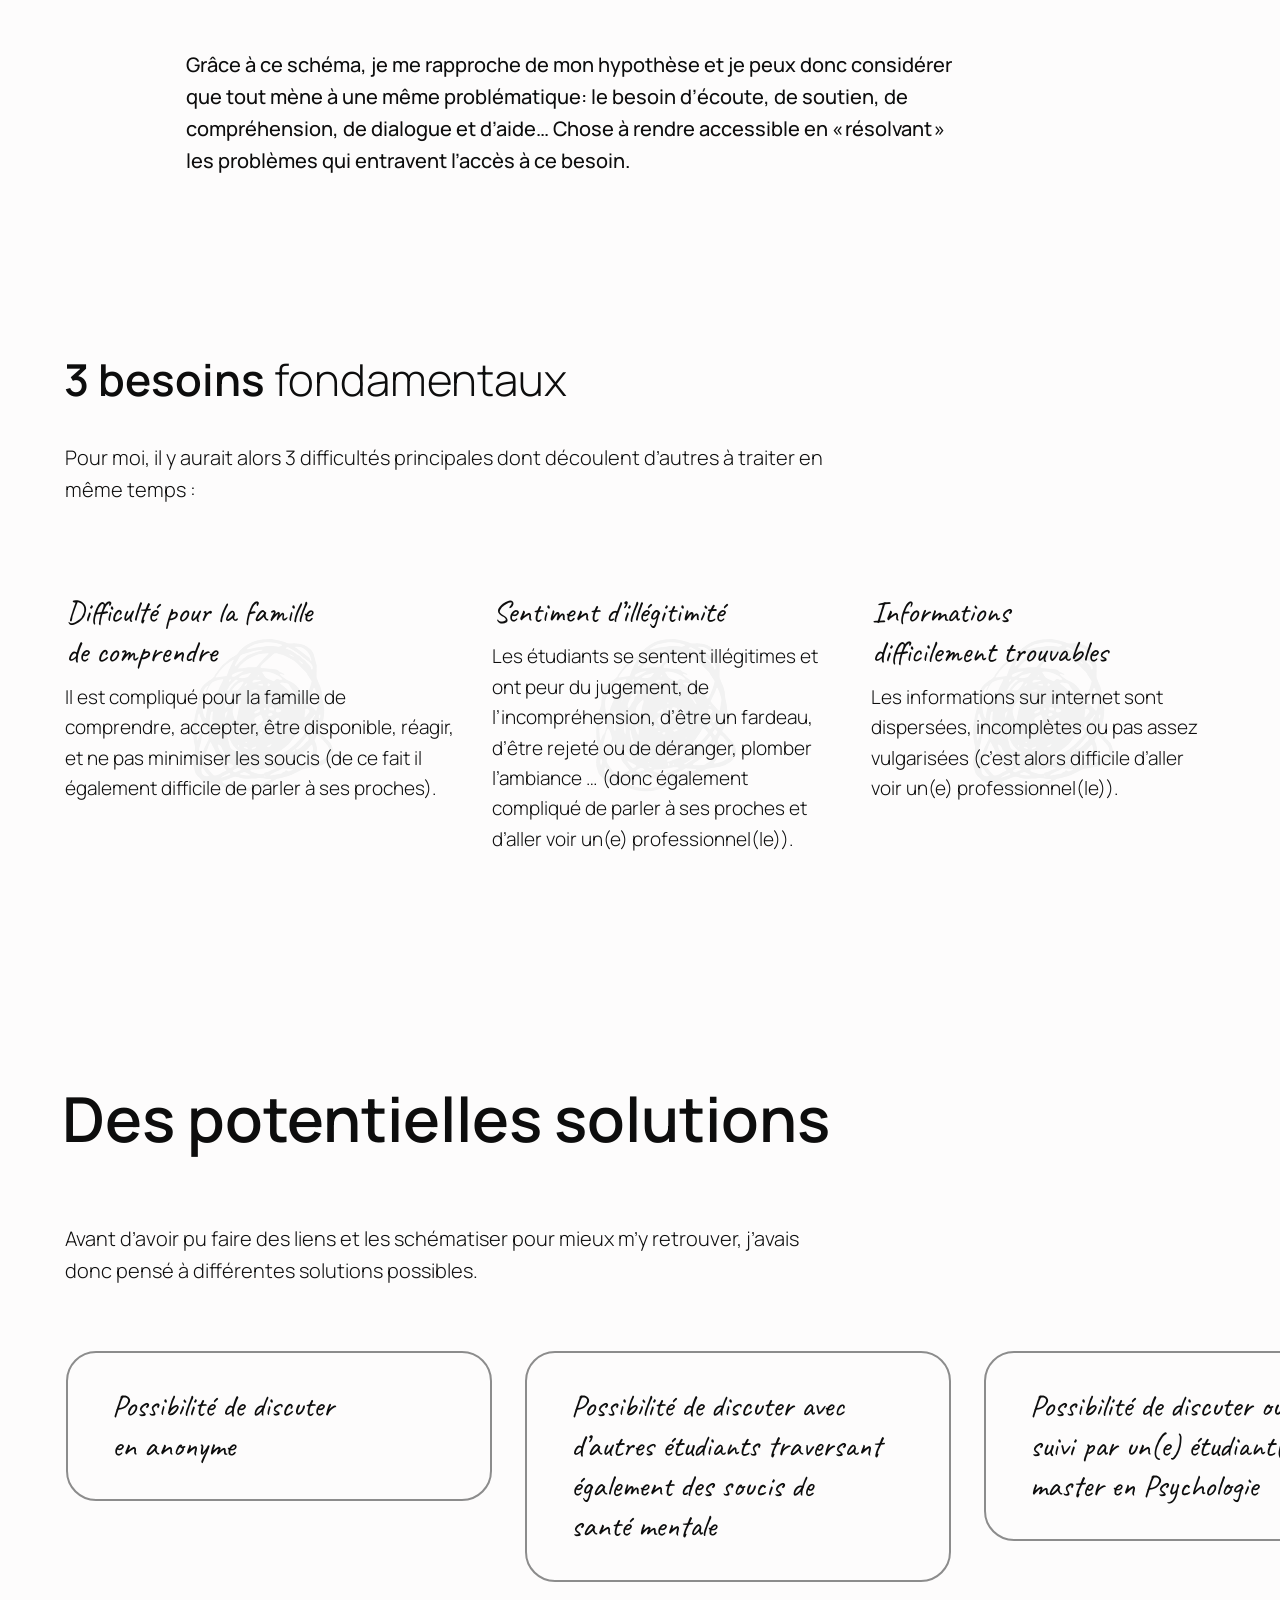
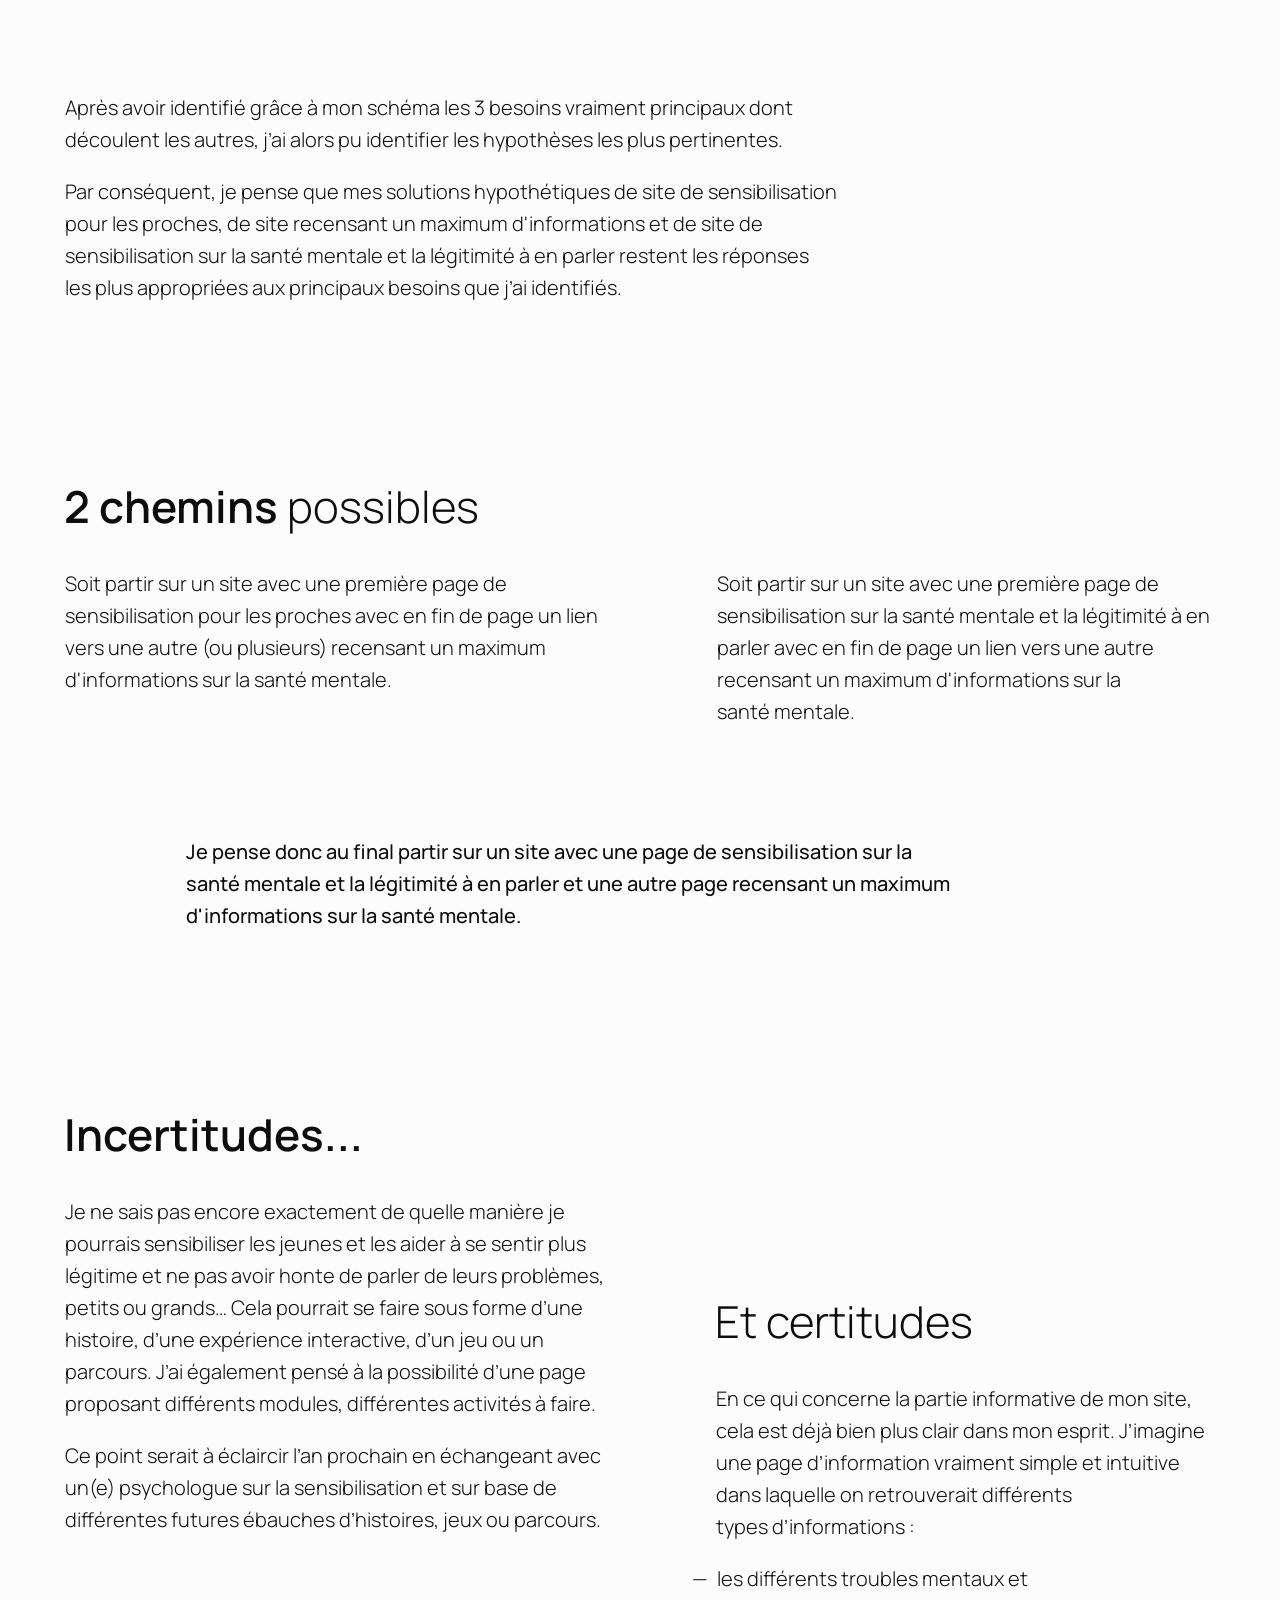
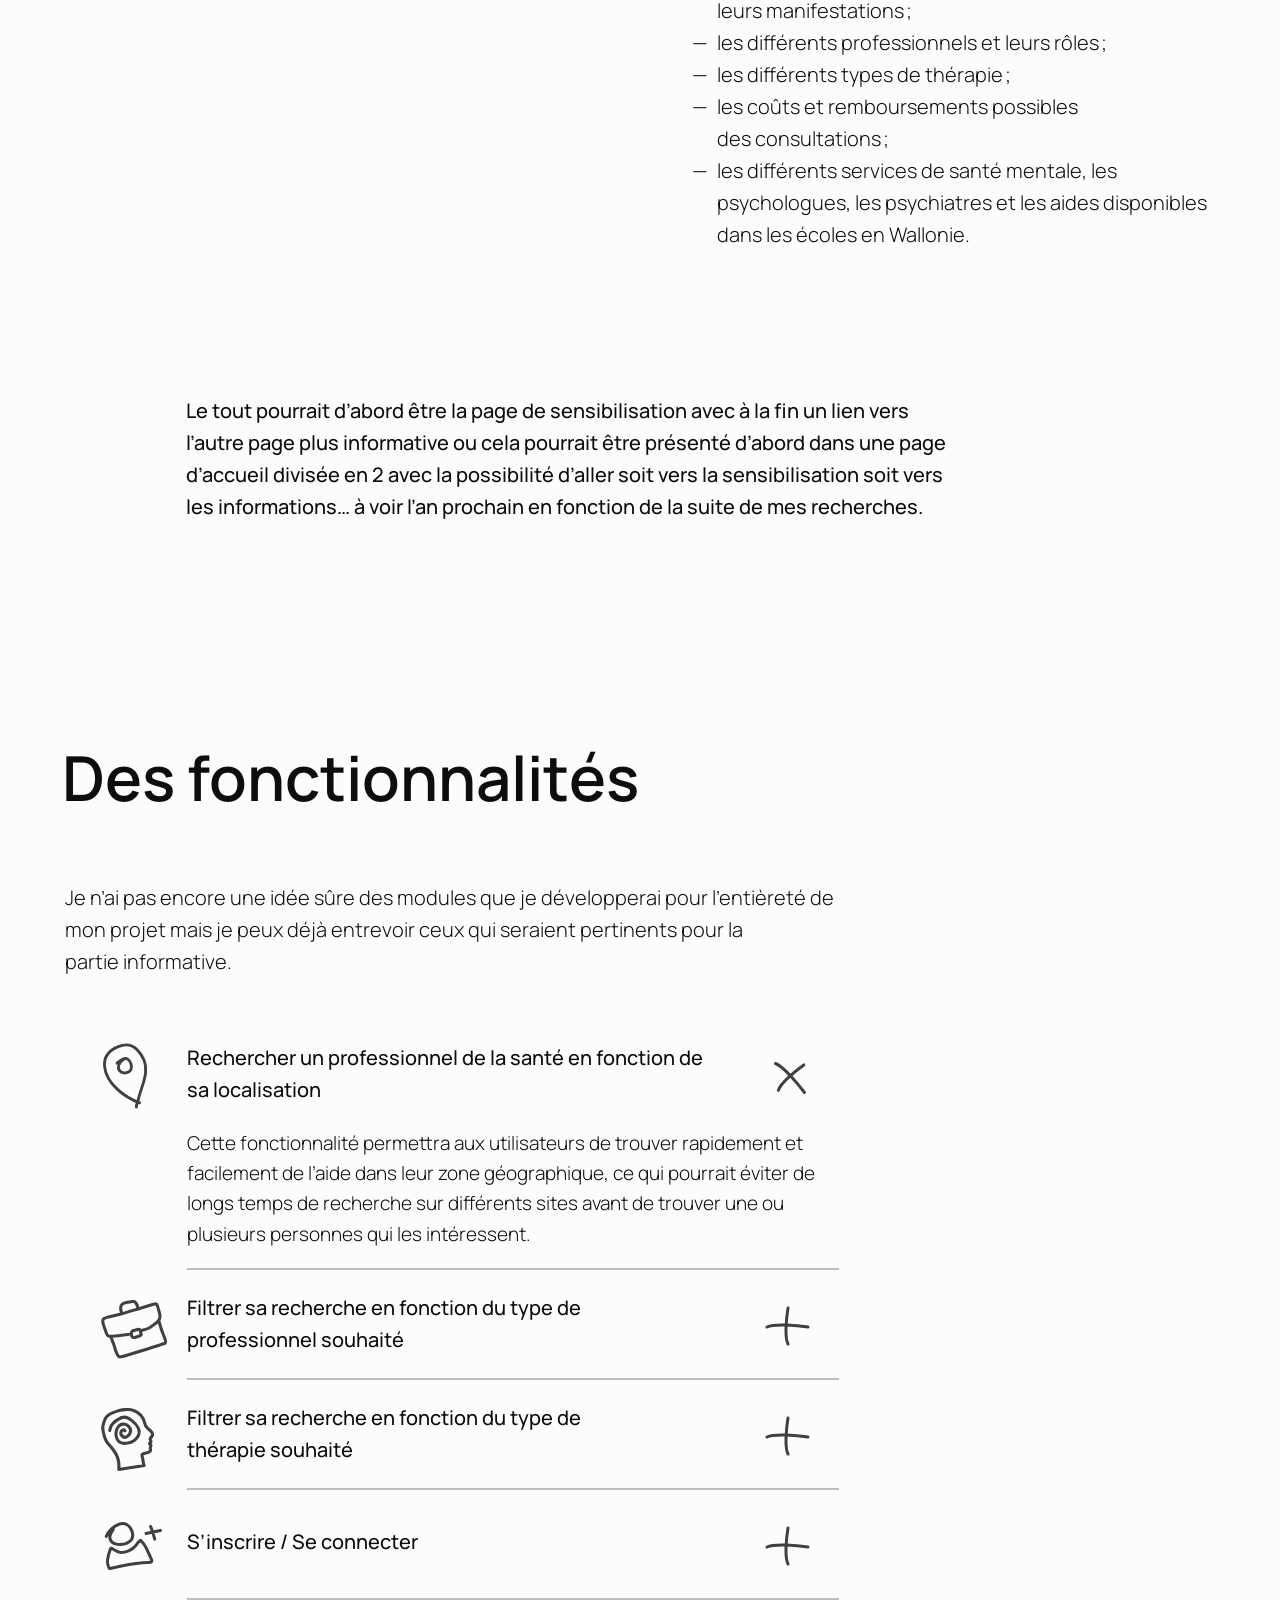
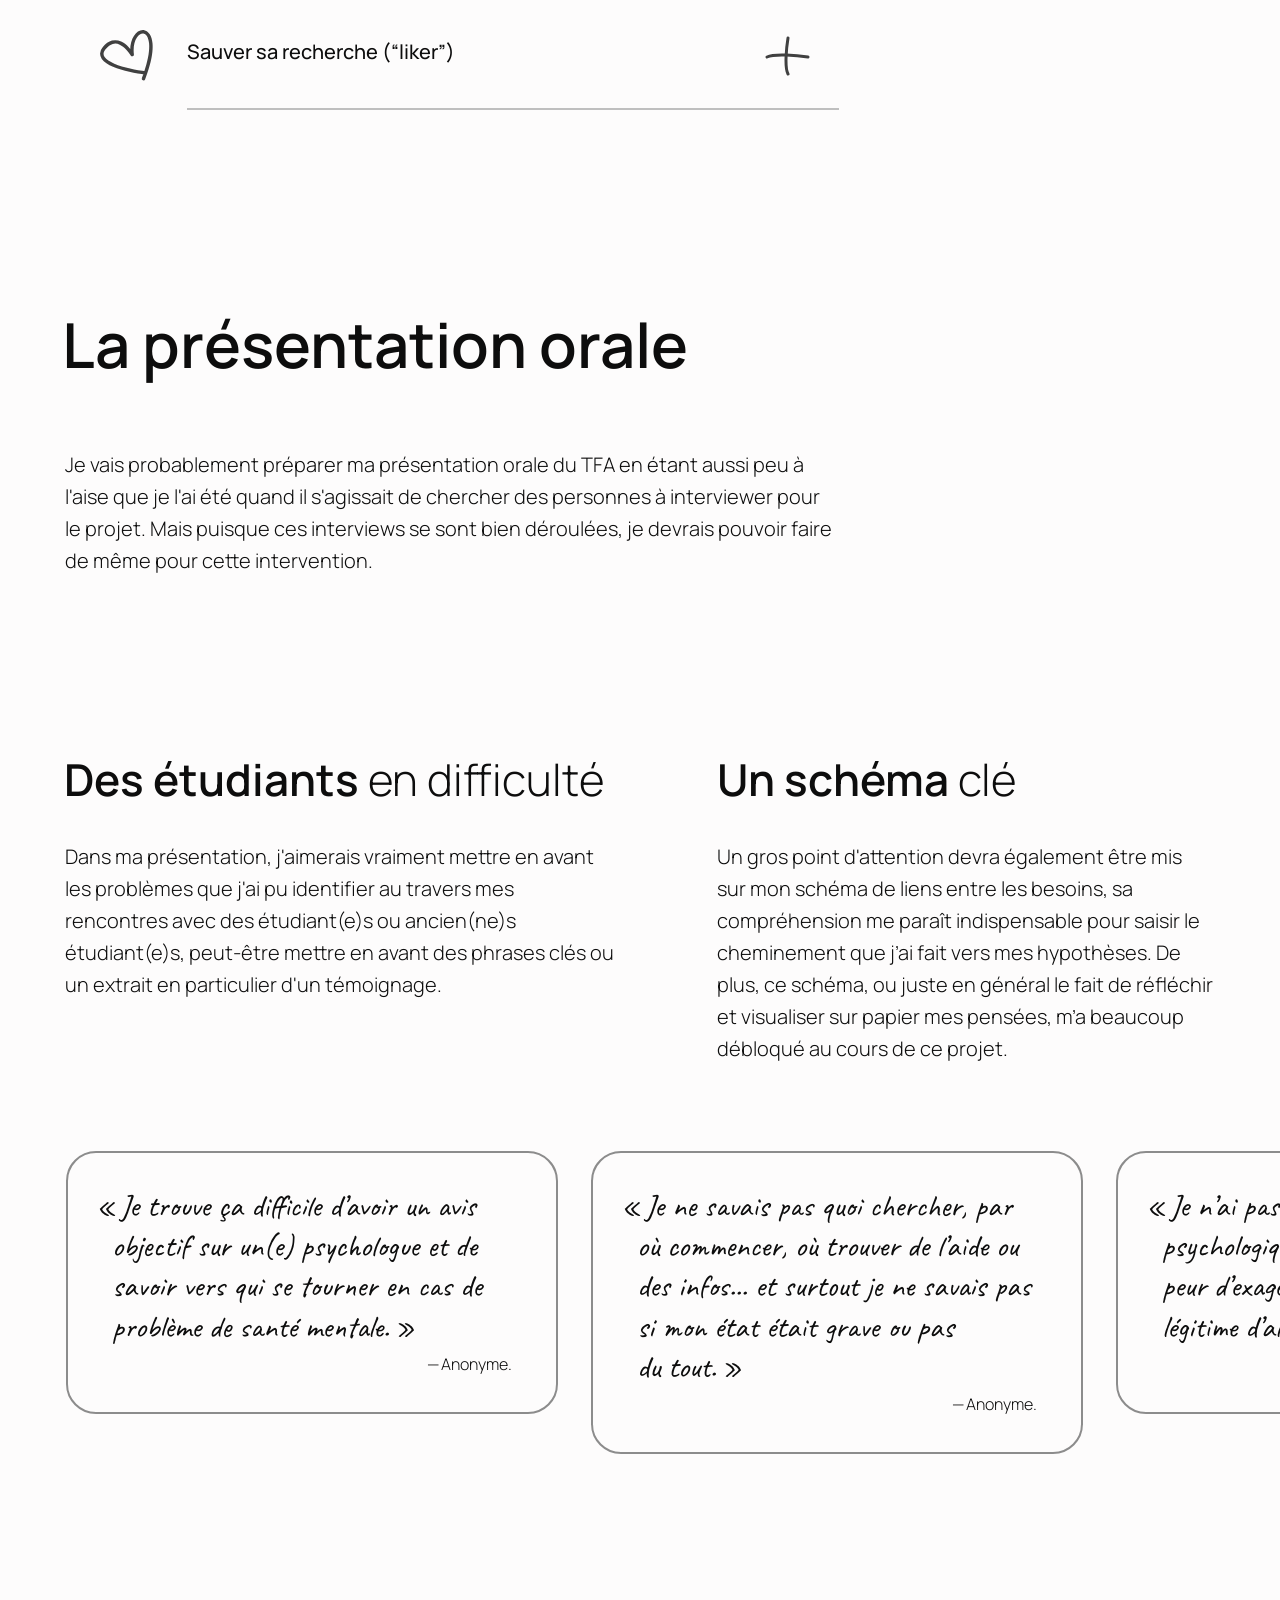
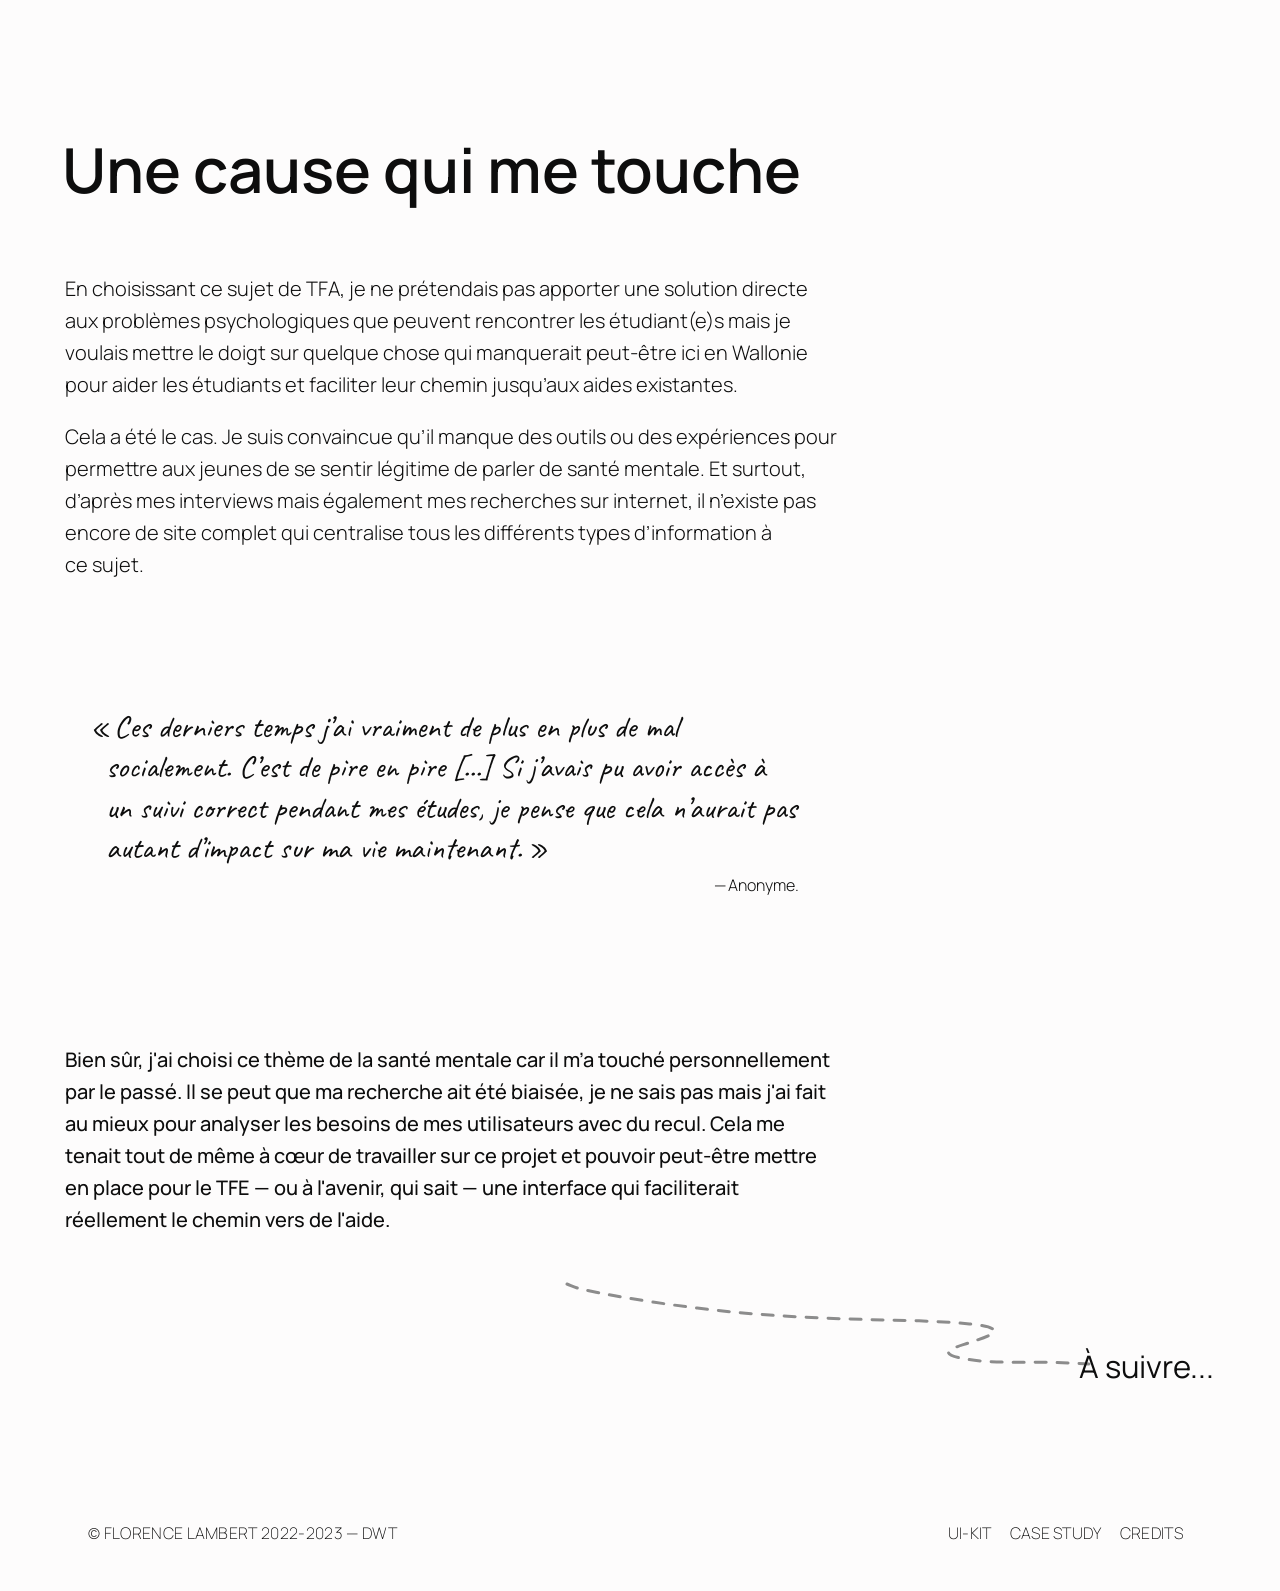
==== commit 86ec5fa6: "line end + first gsap anim" ====
--- a/src/index.html
+++ b/src/index.html
@@ -479,7 +479,21 @@
         </figcaption>
     </figure>
       <p class="txt txt--bold txt--end d-grid-end06">Bien sûr, j'ai choisi ce thème de la santé mentale car il m’a touché personnellement par le passé. Il se peut que ma recherche ait été biaisée, je ne sais pas mais j'ai fait au mieux pour analyser les besoins de mes utilisateurs avec du recul. Cela me tenait tout de même à cœur de travailler sur ce projet et pouvoir peut-être mettre en place pour le TFE — ou à l'avenir, qui sait — une interface qui faciliterait réellement le chemin vers de&nbsp;l'aide.</p>
-      <p class="txt txt--big d-grid-end">À suivre...</p>
+      <p class="txt txt--big d-grid-end">
+        À suivre...
+        <svg class="line-end line-end--m" viewBox="0 0 175 52" fill="none" xmlns="http://www.w3.org/2000/svg">
+          <path d="M1 1c4.08 3.1 3.15 2.73 9.63 5.14 12.53 4.68 25.68 8.24 38.8 11.05 19.83 4.26 40.03 5.58 60.29 6.46 8.21.36 16.54.73 24.62 2.33 2.18.43 6.89 1.23 8.1 3.66 1.36 2.75-6.32 6.77-8 7.94-2 1.42-5.58 3-6.74 5.27-1.56 3.04 4.74 4.86 6.6 5.4 6.78 1.94 13.96 1.64 20.95 1.64 6.37 0 12.43.42 18.75 1.11" stroke="#8C8C8C" stroke-width="2" stroke-linecap="round" stroke-dasharray="11 11"/>
+        </svg>
+        <svg class="line-end line-end--t4" viewBox="0 0 242 52" fill="none" xmlns="http://www.w3.org/2000/svg">
+          <path d="M1 1c5.66 3.1 4.37 2.73 13.36 5.14 17.38 4.68 35.62 8.24 53.82 11.05 27.52 4.26 55.54 5.58 83.64 6.46 11.4.36 22.95.73 34.16 2.33 3.02.43 9.55 1.23 11.23 3.66 1.9 2.75-8.76 6.77-11.08 7.94-2.78 1.42-7.75 3-9.36 5.27-2.16 3.04 6.58 4.86 9.15 5.4 9.4 1.94 19.37 1.64 29.08 1.64 8.82 0 17.24.42 26 1.11" stroke="#8C8C8C" stroke-width="2" stroke-linecap="round" stroke-dasharray="11 11"/>
+        </svg>
+        <svg class="line-end line-end--l" viewBox="0 0 526 84" fill="none" xmlns="http://www.w3.org/2000/svg">
+          <path d="M2 2c12.32 4.95 9.5 4.36 29.07 8.23 37.79 7.48 77.47 13.18 117.04 17.68 59.86 6.8 120.82 8.93 181.92 10.34 24.8.57 49.93 1.16 74.3 3.72 6.58.69 20.78 1.97 24.42 5.86 4.12 4.4-19.05 10.82-24.09 12.7-6.05 2.26-16.85 4.8-20.36 8.43-4.7 4.87 14.3 7.78 19.9 8.63 20.47 3.11 42.13 2.63 63.24 2.63 19.2 0 37.5.67 56.56 1.78" stroke="#8C8C8C" stroke-width="3" stroke-linecap="round" stroke-dasharray="11 11"/>
+        </svg>
+        <svg class="line-end line-end--d2" viewBox="0 0 452 134" preserveAspectRatio="none" fill="none" xmlns="http://www.w3.org/2000/svg">
+          <path d="M2 2c10.57 8.04 8.16 7.09 24.95 13.37C59.38 27.52 93.44 36.8 127.4 44.1c51.37 11.07 103.69 14.5 156.13 16.8 21.28.93 42.85 1.88 63.77 6.05 5.64 1.12 17.83 3.2 20.95 9.52 3.54 7.16-16.35 17.59-20.67 20.65-5.2 3.67-14.46 7.8-17.47 13.7-4.04 7.9 12.27 12.63 17.08 14.01 17.56 5.06 36.15 4.28 54.27 4.28 16.48 0 32.18 1.1 48.54 2.89" stroke="#8C8C8C" stroke-width="3" stroke-linecap="round" stroke-dasharray="11 11"/>
+        </svg>
+      </p>
     </section>
   </main>
  
--- a/src/styles/app.css
+++ b/src/styles/app.css
@@ -1334,6 +1334,7 @@
 }
 @media (min-width: 1921px) {
   .main {
+    padding: 0 220px;
     margin: 0 auto;
   }
 }
@@ -1414,6 +1415,7 @@
 }
 
 .section--conclusion .txt--big {
+  position: relative;
   max-width: none;
   text-align: right;
   padding: 0px;
@@ -1421,7 +1423,7 @@
 }
 @media (min-width: 1200px) {
   .section--conclusion .txt--big {
-    margin: 110px 0px;
+    margin: 88px 0px;
   }
 }
 
@@ -1656,6 +1658,63 @@
   }
 }
 
+.line-end {
+  position: absolute;
+  z-index: -1;
+  display: none;
+}
+@media (min-width: 370px) {
+  .line-end--m {
+    display: initial;
+    width: 175px;
+    height: 52px;
+    right: 123px;
+    top: -38px;
+  }
+}
+@media (min-width: 800px) {
+  .line-end {
+    display: none;
+  }
+}
+@media (min-width: 800px) {
+  .line-end--t4 {
+    display: initial;
+    width: 242px;
+    height: 52px;
+    right: 123px;
+    top: -38px;
+  }
+}
+@media (min-width: 1025px) {
+  .line-end--t4 {
+    display: none;
+  }
+}
+@media (min-width: 1025px) {
+  .line-end--l {
+    display: initial;
+    width: 526px;
+    height: 84px;
+    right: 123px;
+    top: -62px;
+  }
+}
+@media (min-width: 1500px) {
+  .line-end--l {
+    display: none;
+  }
+}
+@media (min-width: 1500px) {
+  .line-end--d2 {
+    display: initial;
+    width: 452px;
+    height: 134px;
+    right: 144px;
+    top: -107px;
+  }
+}
+
 /* SCROLLBAR */
 ::-webkit-scrollbar {
   width: 10px;
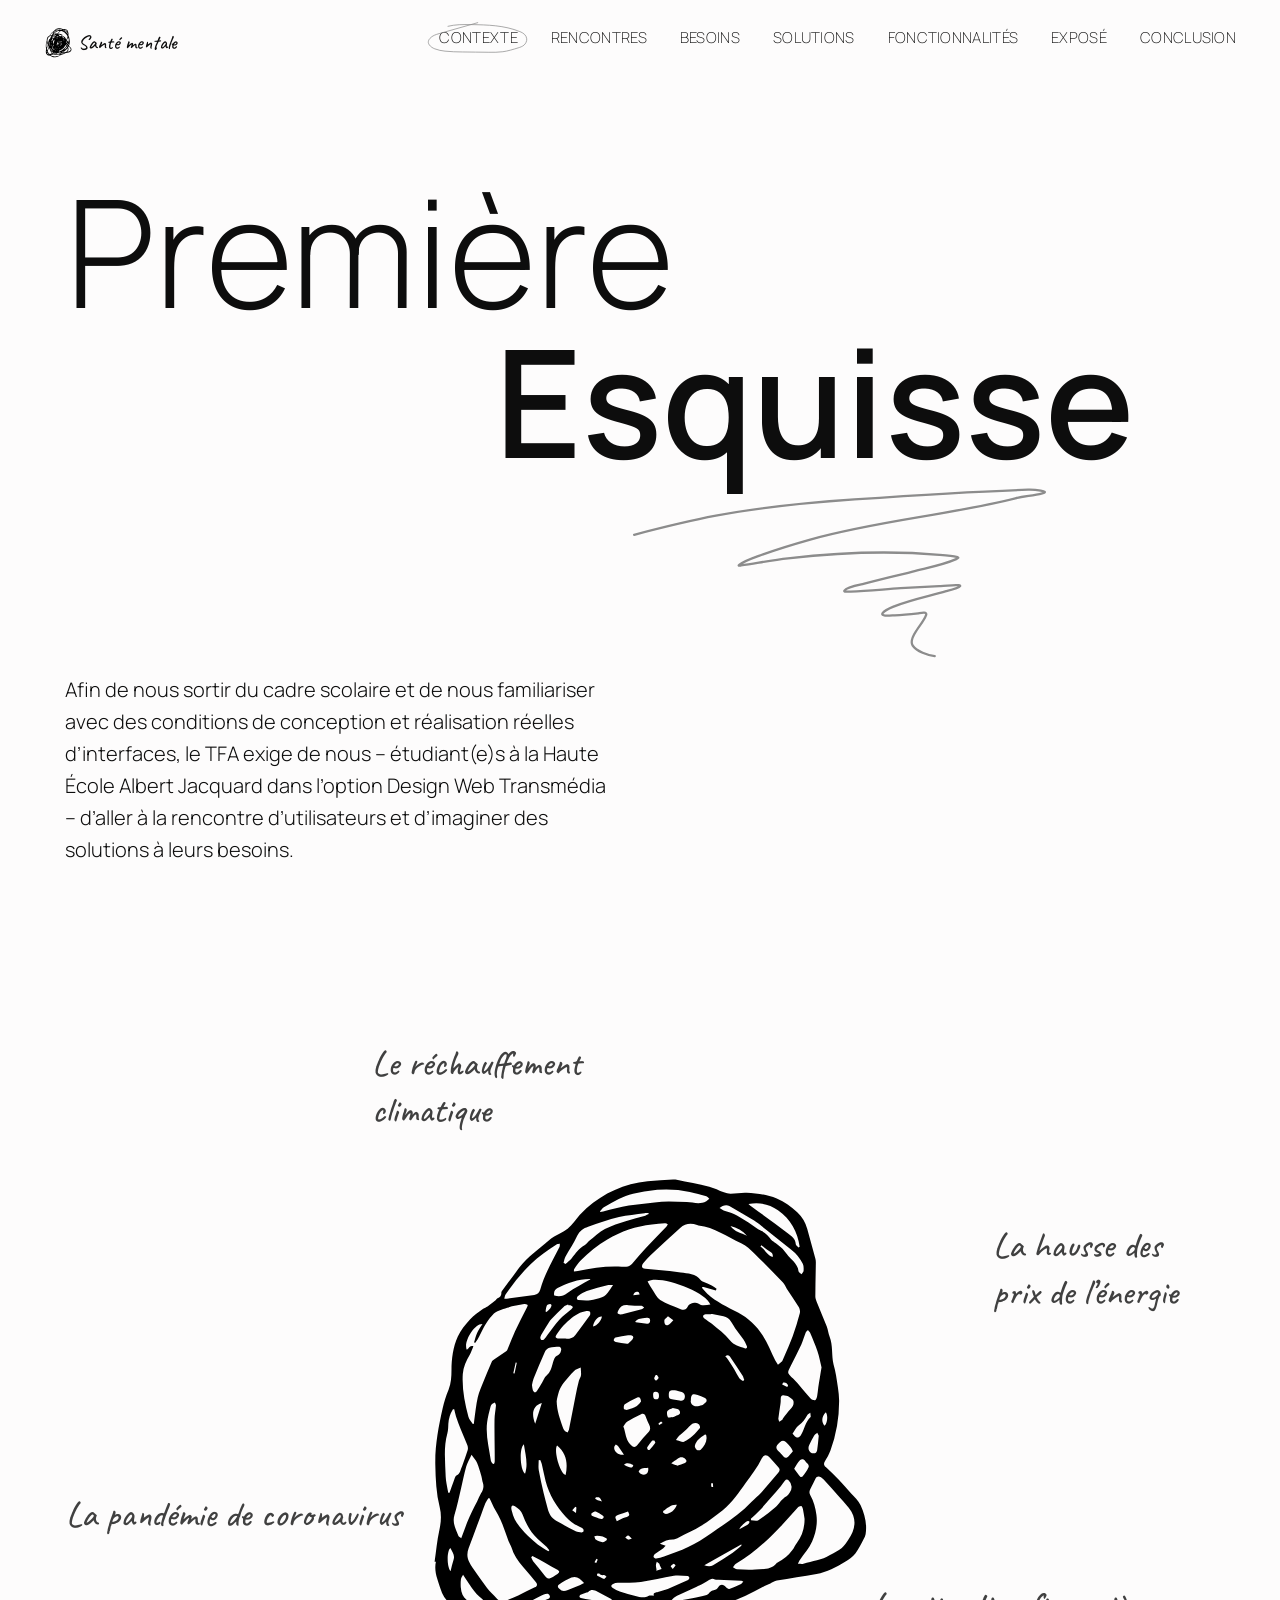
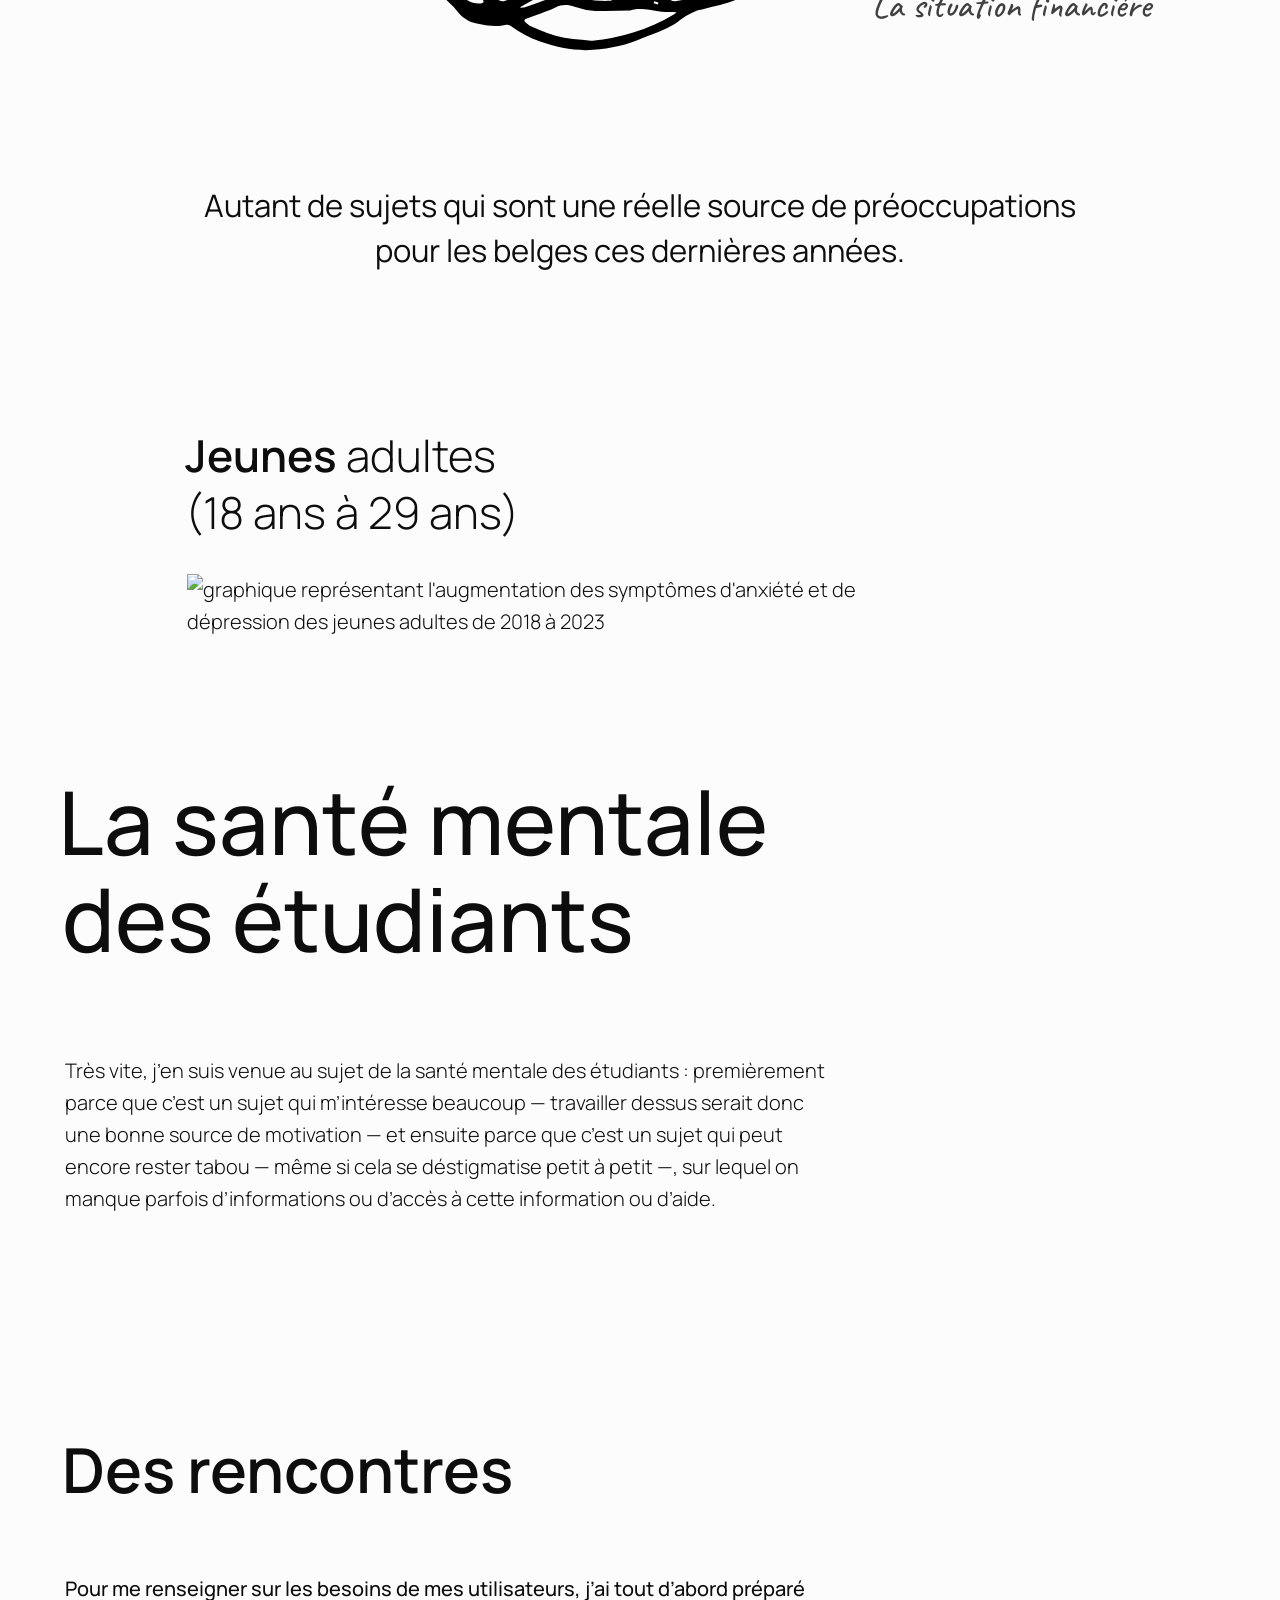
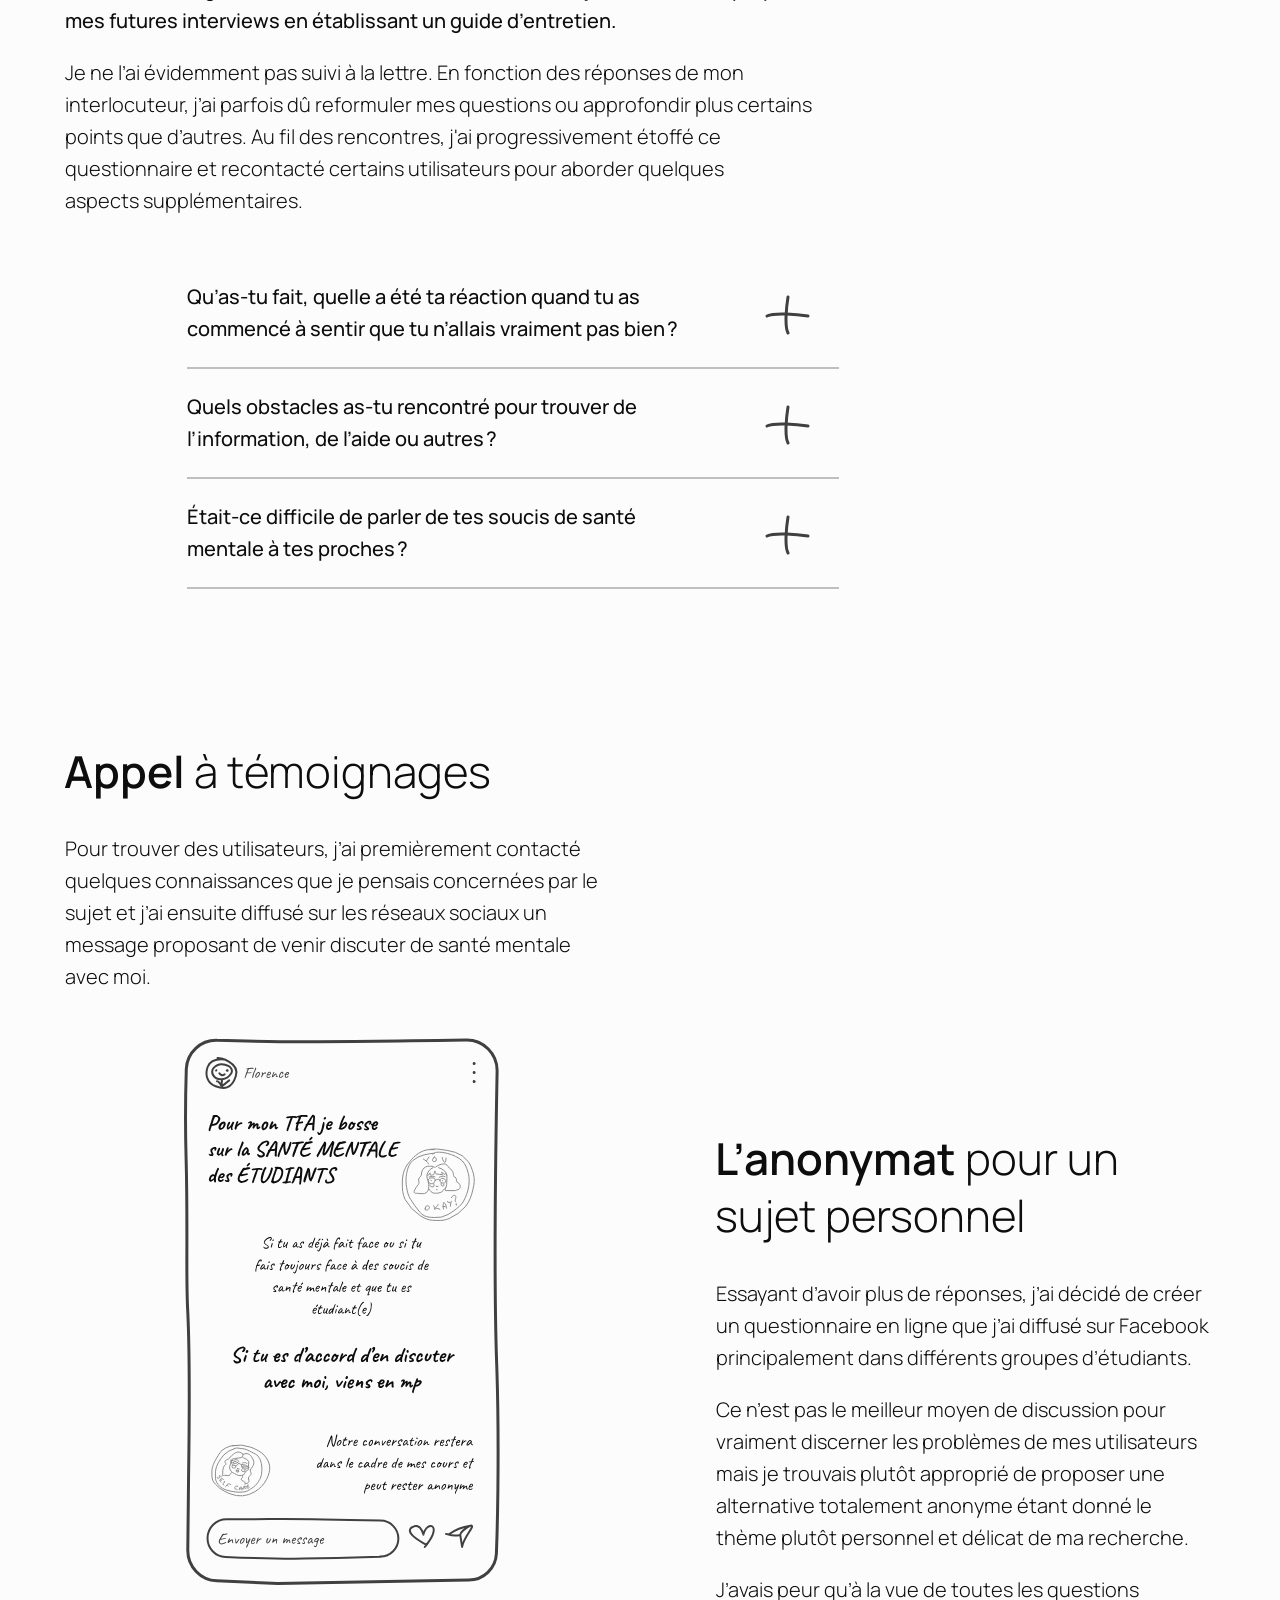
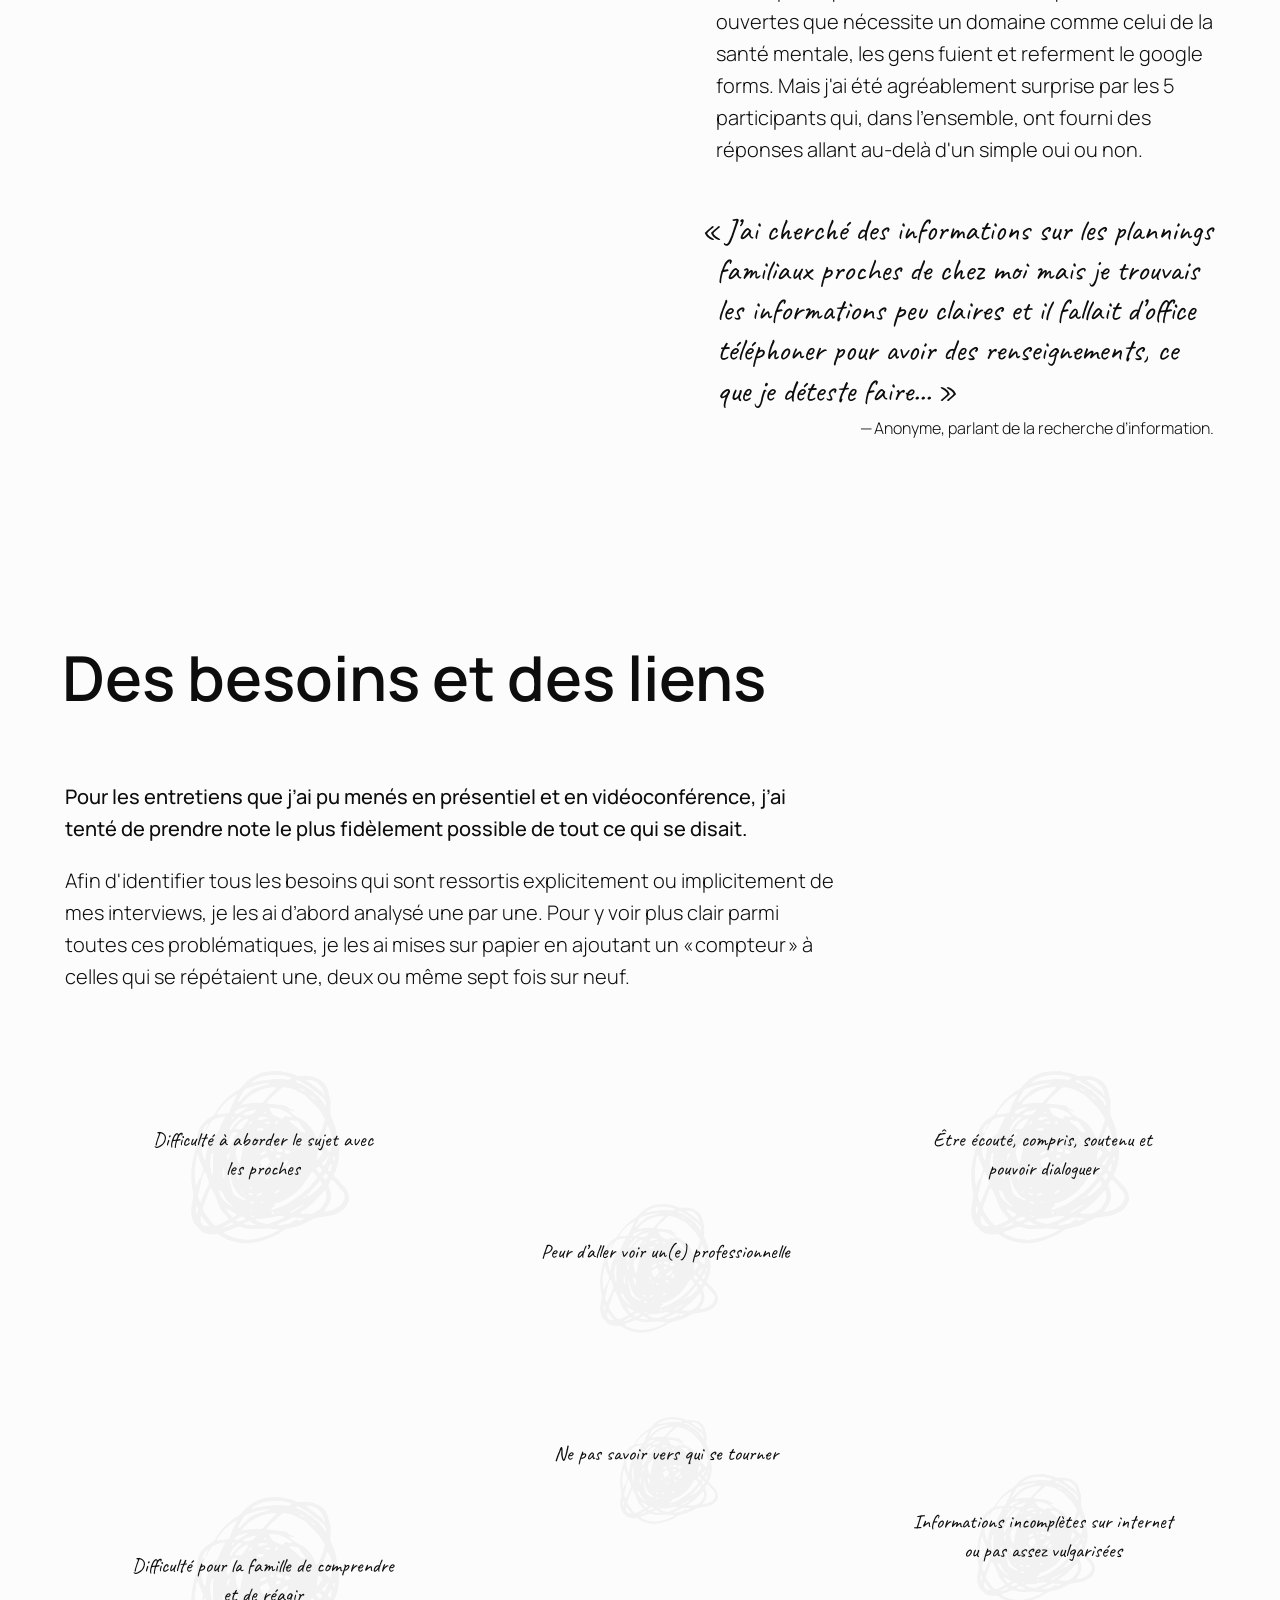
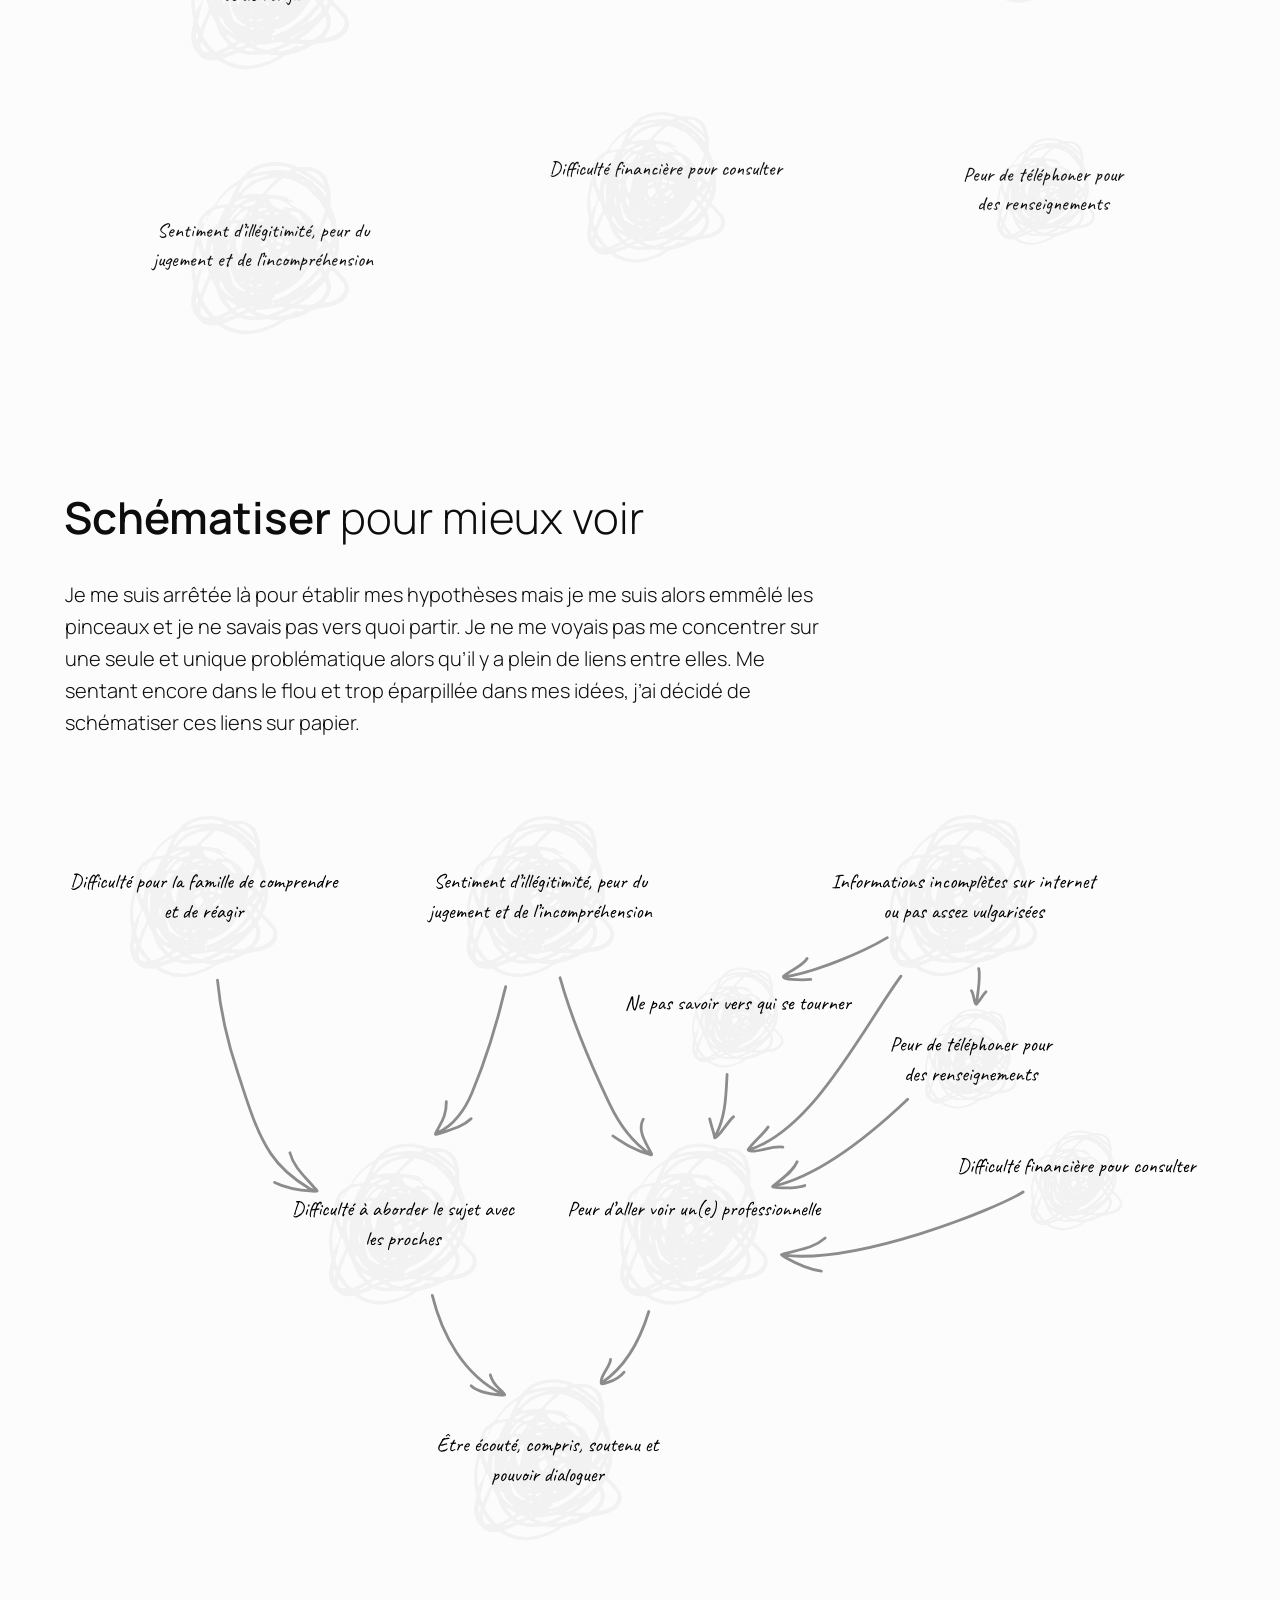
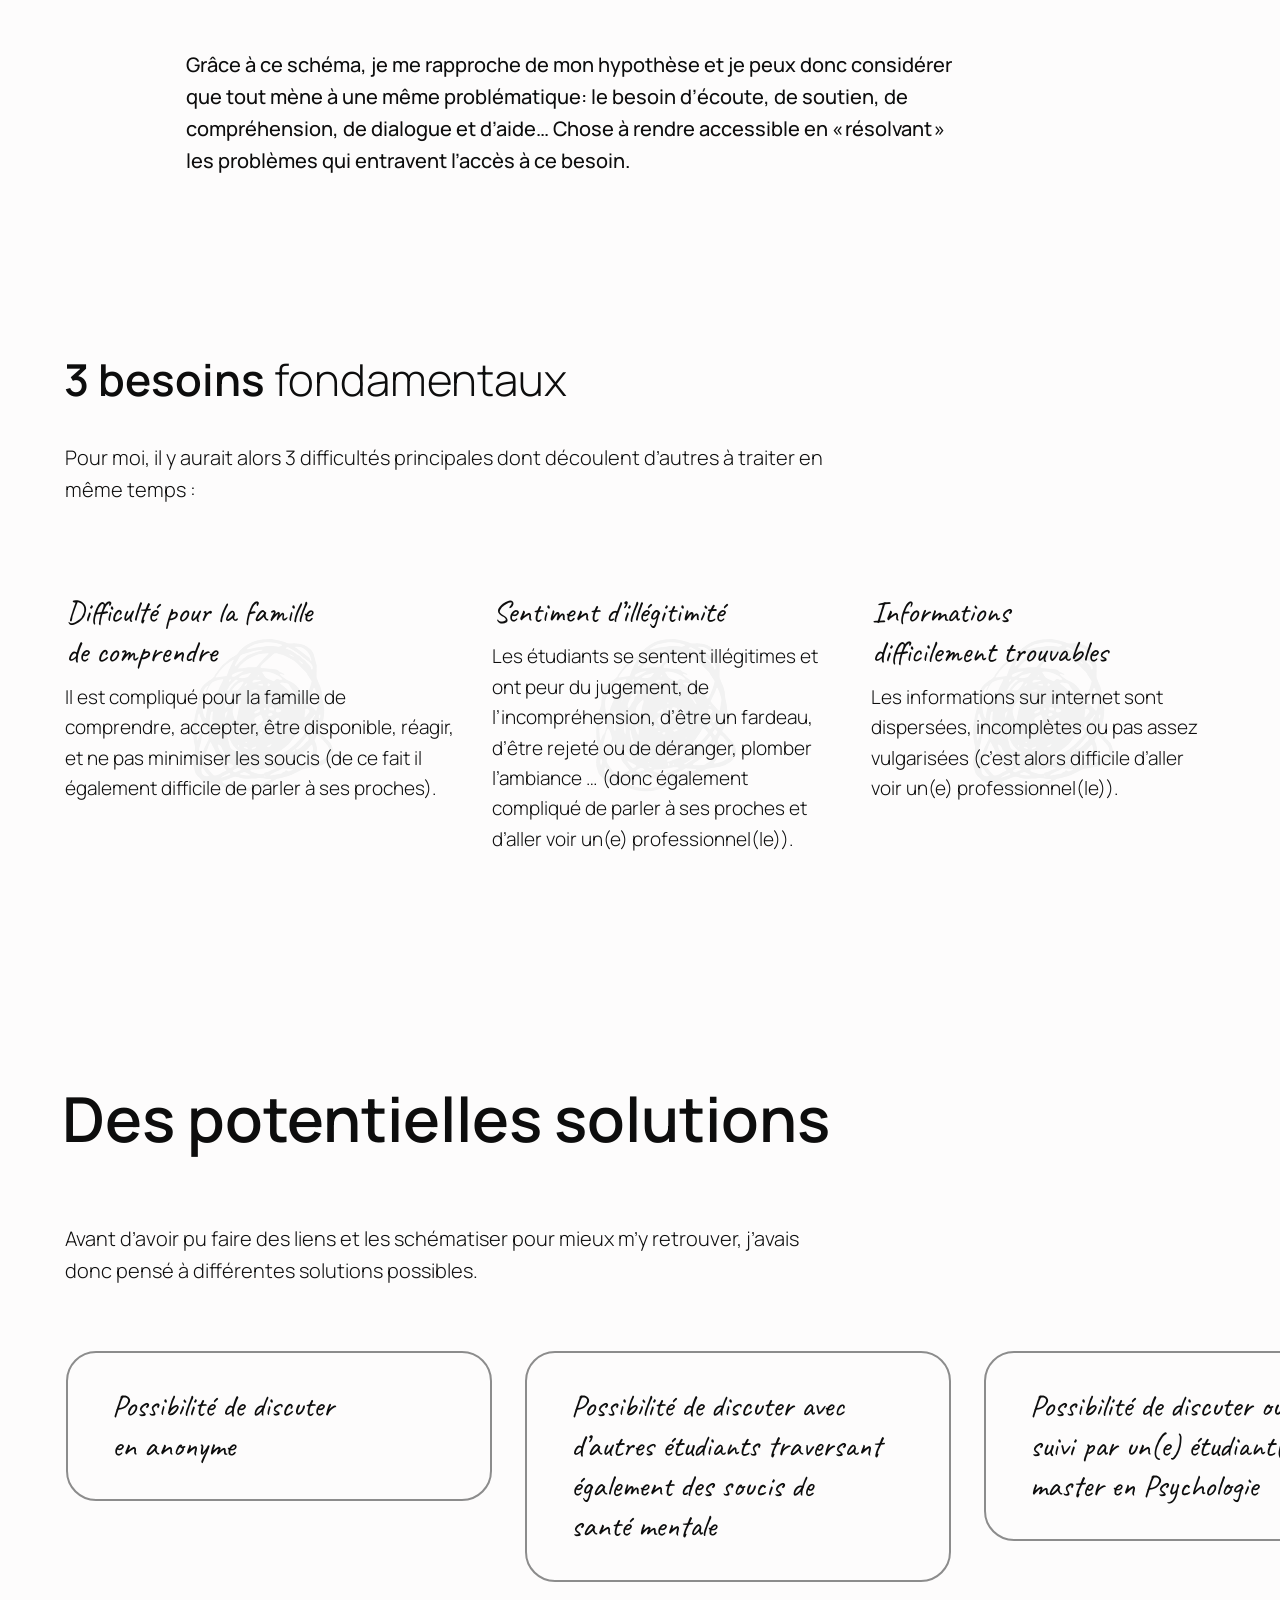
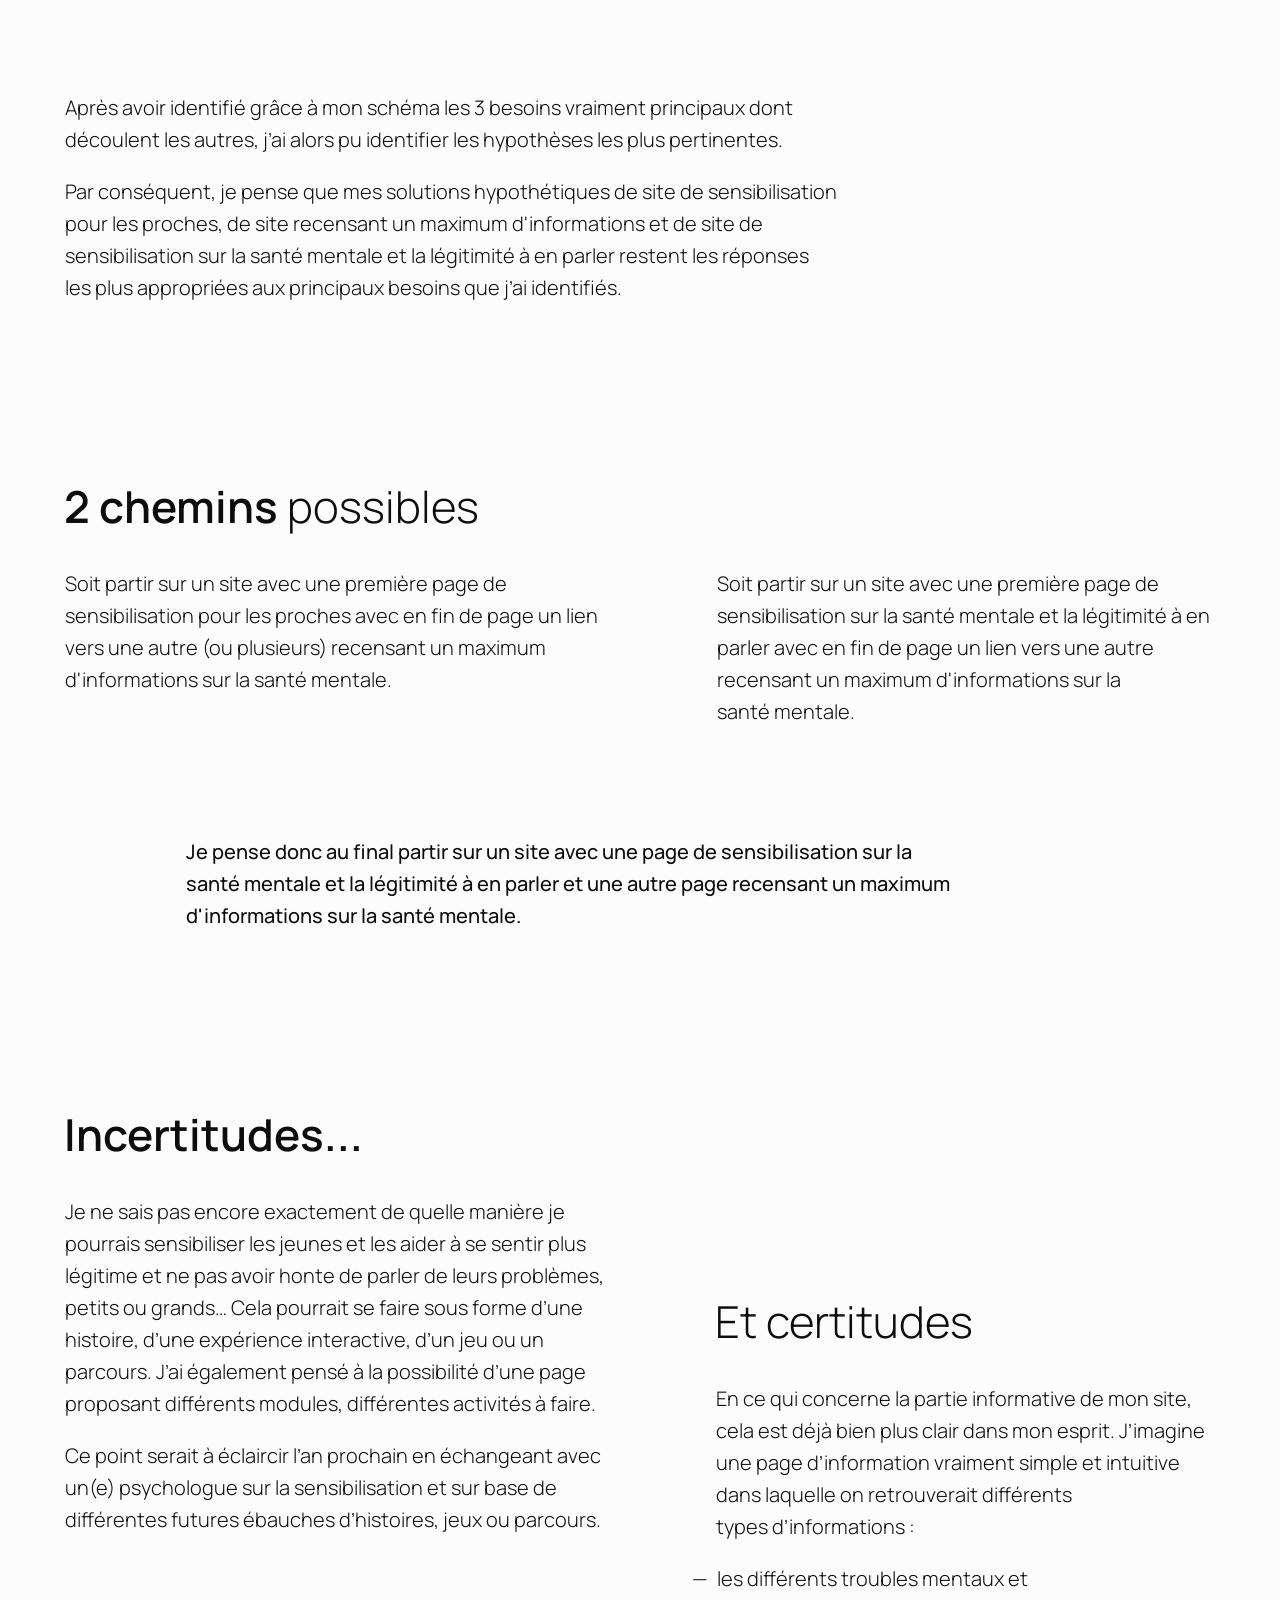
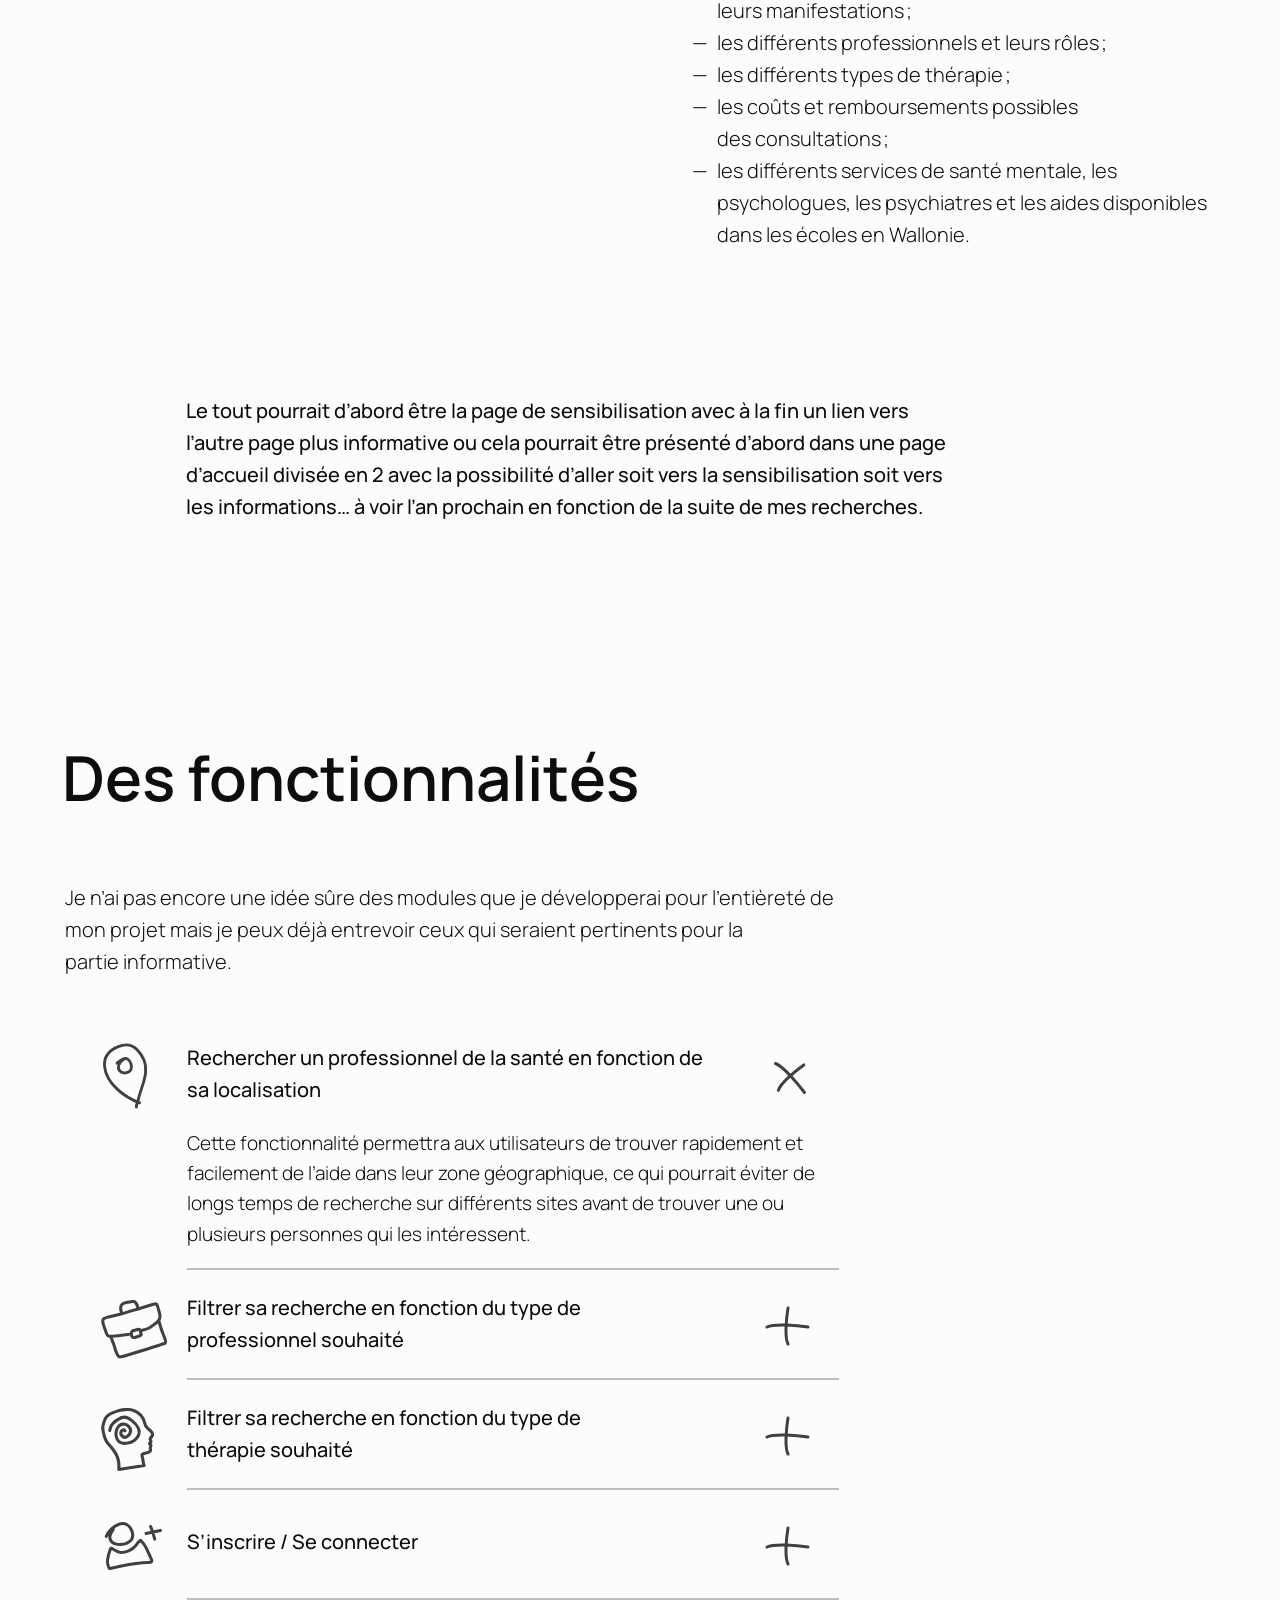
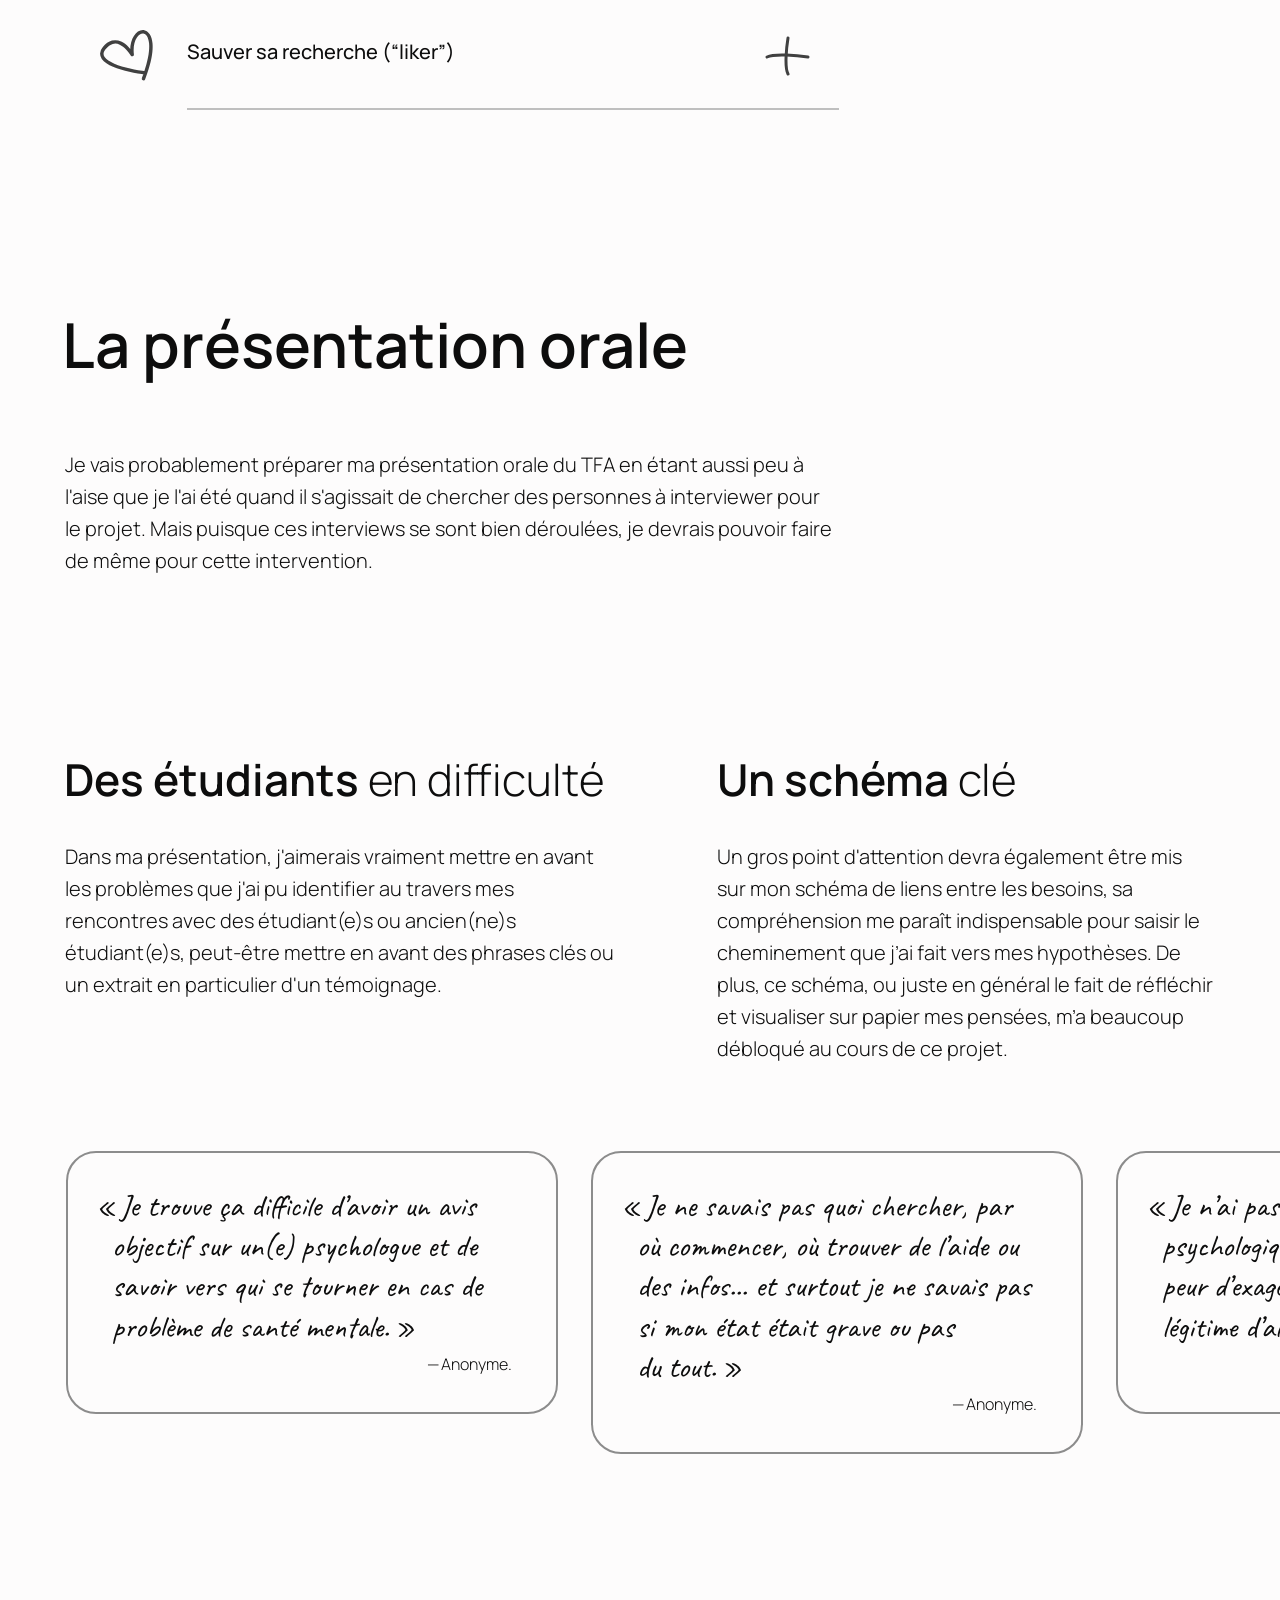
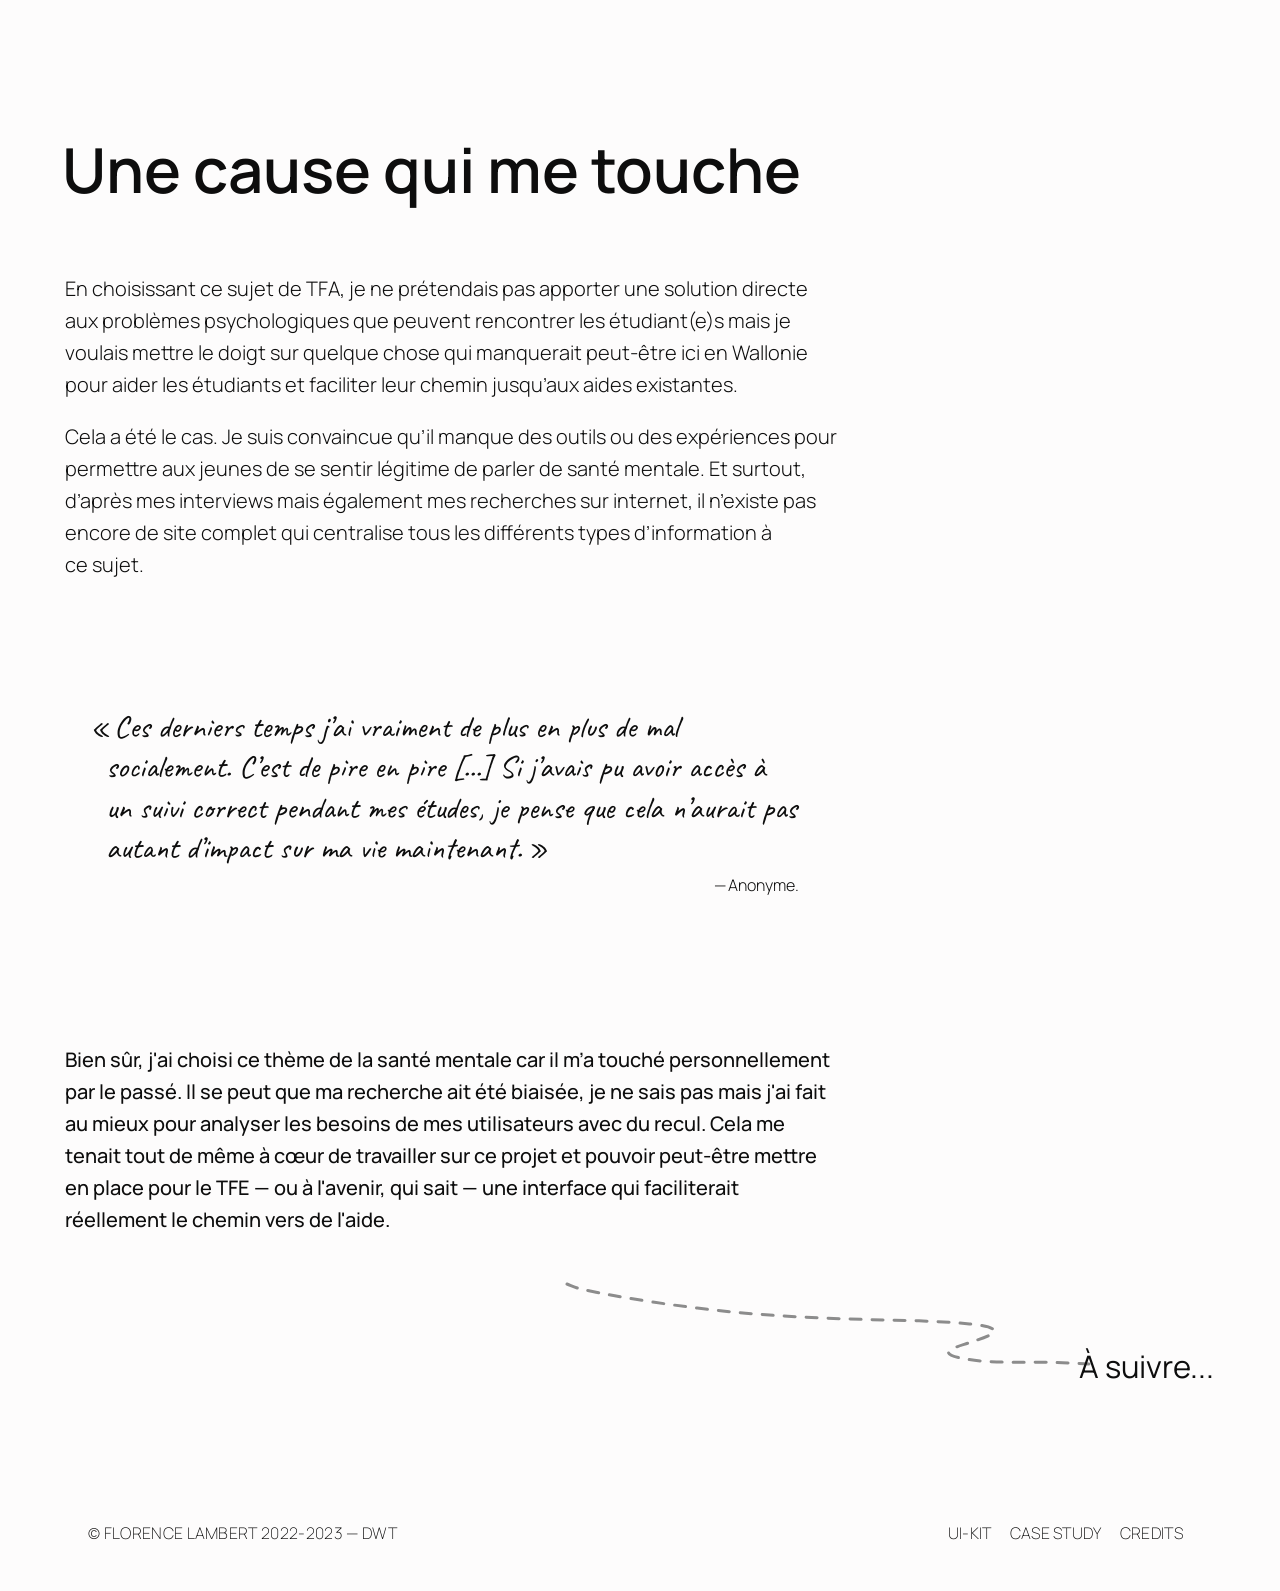
==== commit 4bcb4fdf: "nav anim et burger menu" ====
--- a/src/index.html
+++ b/src/index.html
@@ -32,28 +32,104 @@
           Santé mentale
         </a>
       </div>
-      <button class="menu__burger">Menu</button>
+      <button class="menu__burger">
+        <span>Menu</span>
+        <svg class="burger-open" width="33" height="26" viewBox="0 0 33 26" fill="none" xmlns="http://www.w3.org/2000/svg">
+          <g id="Group 16" stroke="#404040" stroke-width="2" stroke-linecap="round">
+            <path class="line-1" d="M1 1c8.56.1 17.12.68 25.68.68" pathLength="1"/>
+            <path class="line-2" d="M1.21 12.32c10.02-.37 20.04-.68 30.06-.68" pathLength="1"/>
+            <path class="line-3" d="M3.71 24.32C10.77 24 17.75 25 24.8 25" pathLength="1"/>
+          </g>
+        </svg>
+        <svg class="burger-close" width="23" height="25" viewBox="0 0 23 25" fill="none" xmlns="http://www.w3.org/2000/svg">
+          <path class="line-1" d="M21.37 23.5C16.07 16.78 11.12 9.78 5.75 3.11" stroke="#404040" stroke-width="2" stroke-linecap="round" pathLength="1"/>
+          <path class="line-1" d="M20.85 1A878.36 878.36 0 0 1 1.47 24" stroke="#404040" stroke-width="2" stroke-linecap="round" pathLength="1"/>
+        </svg>
+      </button>
       <ul class="menu__list">
         <li class="menu__el menu__el--active">
-          <a href="#context">Contexte</a>
+          <a href="#context">
+            <span class="menu-text">Contexte</span>
+            <svg class="draw-anim" viewBox="0 0 156 40" preserveAspectRatio="none" aria-hidden="true">
+              <path 
+                d="M77.867,1.875l-59.314,13.4C13.5,16.418,8.184,17.689,4.406,21.139c-1.421,1.3-2.631,3.081-2.37,4.956A5.586,5.586,0,0,0,3.49,28.908c2.143,2.449,5.293,3.852,8.445,4.847A73.518,73.518,0,0,0,27.41,36.55c8.793.8,17.637.89,26.469.975q20.22.2,40.44.378a179.741,179.741,0,0,0,21.225-.657c7.9-.87,15.638-2.778,23.345-4.681,3.058-.755,6.19-1.542,8.785-3.282s4.584-4.66,4.261-7.7c-.5-4.659-5.718-7.245-10.311-8.717C117.7,5.2,92.044,4.657,66.842,4.365,54.984,4.228,43.011,4.14,31.413,6.534"
+                fill="none"
+                stroke-miterlimit="10"
+                stroke="#8C8C8C" />
+            </svg>
+          </a>
         </li>
         <li class="menu__el">
-          <a href="#meet">Rencontres</a>
+          <a href="#meet">
+            Rencontres
+            <svg class="draw-anim" viewBox="0 0 156 40" preserveAspectRatio="none" aria-hidden="true">
+              <path 
+                d="M77.867,1.875l-59.314,13.4C13.5,16.418,8.184,17.689,4.406,21.139c-1.421,1.3-2.631,3.081-2.37,4.956A5.586,5.586,0,0,0,3.49,28.908c2.143,2.449,5.293,3.852,8.445,4.847A73.518,73.518,0,0,0,27.41,36.55c8.793.8,17.637.89,26.469.975q20.22.2,40.44.378a179.741,179.741,0,0,0,21.225-.657c7.9-.87,15.638-2.778,23.345-4.681,3.058-.755,6.19-1.542,8.785-3.282s4.584-4.66,4.261-7.7c-.5-4.659-5.718-7.245-10.311-8.717C117.7,5.2,92.044,4.657,66.842,4.365,54.984,4.228,43.011,4.14,31.413,6.534"
+                fill="none"
+                stroke-miterlimit="10"
+                stroke="#8C8C8C" />
+            </svg>
+          </a>
         </li>
         <li class="menu__el">
-          <a href="#need">Besoins</a>
+          <a href="#need">
+            <span>Besoins</span>
+            <svg class="draw-anim" viewBox="0 0 156 40" preserveAspectRatio="none" aria-hidden="true">
+              <path 
+                d="M77.867,1.875l-59.314,13.4C13.5,16.418,8.184,17.689,4.406,21.139c-1.421,1.3-2.631,3.081-2.37,4.956A5.586,5.586,0,0,0,3.49,28.908c2.143,2.449,5.293,3.852,8.445,4.847A73.518,73.518,0,0,0,27.41,36.55c8.793.8,17.637.89,26.469.975q20.22.2,40.44.378a179.741,179.741,0,0,0,21.225-.657c7.9-.87,15.638-2.778,23.345-4.681,3.058-.755,6.19-1.542,8.785-3.282s4.584-4.66,4.261-7.7c-.5-4.659-5.718-7.245-10.311-8.717C117.7,5.2,92.044,4.657,66.842,4.365,54.984,4.228,43.011,4.14,31.413,6.534"
+                fill="none"
+                stroke-miterlimit="10"
+                stroke="#8C8C8C" />
+            </svg>
+          </a>
         </li>
         <li class="menu__el">
-          <a href="#solution">Solutions</a>
+          <a href="#solution">
+            <span>Solutions</span>
+            <svg class="draw-anim" viewBox="0 0 156 40" preserveAspectRatio="none" aria-hidden="true">
+              <path 
+                d="M77.867,1.875l-59.314,13.4C13.5,16.418,8.184,17.689,4.406,21.139c-1.421,1.3-2.631,3.081-2.37,4.956A5.586,5.586,0,0,0,3.49,28.908c2.143,2.449,5.293,3.852,8.445,4.847A73.518,73.518,0,0,0,27.41,36.55c8.793.8,17.637.89,26.469.975q20.22.2,40.44.378a179.741,179.741,0,0,0,21.225-.657c7.9-.87,15.638-2.778,23.345-4.681,3.058-.755,6.19-1.542,8.785-3.282s4.584-4.66,4.261-7.7c-.5-4.659-5.718-7.245-10.311-8.717C117.7,5.2,92.044,4.657,66.842,4.365,54.984,4.228,43.011,4.14,31.413,6.534"
+                fill="none"
+                stroke-miterlimit="10"
+                stroke="#8C8C8C" />
+            </svg>
+          </a>
         </li>
         <li class="menu__el">
-          <a href="#feature">Fonctionnalités</a>
+          <a href="#feature">
+            <span>Fonctionnalités</span>
+            <svg class="draw-anim" viewBox="0 0 156 40" preserveAspectRatio="none" aria-hidden="true">
+              <path 
+                d="M77.867,1.875l-59.314,13.4C13.5,16.418,8.184,17.689,4.406,21.139c-1.421,1.3-2.631,3.081-2.37,4.956A5.586,5.586,0,0,0,3.49,28.908c2.143,2.449,5.293,3.852,8.445,4.847A73.518,73.518,0,0,0,27.41,36.55c8.793.8,17.637.89,26.469.975q20.22.2,40.44.378a179.741,179.741,0,0,0,21.225-.657c7.9-.87,15.638-2.778,23.345-4.681,3.058-.755,6.19-1.542,8.785-3.282s4.584-4.66,4.261-7.7c-.5-4.659-5.718-7.245-10.311-8.717C117.7,5.2,92.044,4.657,66.842,4.365,54.984,4.228,43.011,4.14,31.413,6.534"
+                fill="none"
+                stroke-miterlimit="10"
+                stroke="#8C8C8C" />
+            </svg>
+          </a>
         </li>
         <li class="menu__el">
-          <a href="#show">Exposé</a>
+          <a href="#show">
+            <span>Exposé</span>
+            <svg class="draw-anim" viewBox="0 0 156 40" preserveAspectRatio="none" aria-hidden="true">
+              <path 
+                d="M77.867,1.875l-59.314,13.4C13.5,16.418,8.184,17.689,4.406,21.139c-1.421,1.3-2.631,3.081-2.37,4.956A5.586,5.586,0,0,0,3.49,28.908c2.143,2.449,5.293,3.852,8.445,4.847A73.518,73.518,0,0,0,27.41,36.55c8.793.8,17.637.89,26.469.975q20.22.2,40.44.378a179.741,179.741,0,0,0,21.225-.657c7.9-.87,15.638-2.778,23.345-4.681,3.058-.755,6.19-1.542,8.785-3.282s4.584-4.66,4.261-7.7c-.5-4.659-5.718-7.245-10.311-8.717C117.7,5.2,92.044,4.657,66.842,4.365,54.984,4.228,43.011,4.14,31.413,6.534"
+                fill="none"
+                stroke-miterlimit="10"
+                stroke="#8C8C8C" />
+            </svg>
+          </a>
         </li>
         <li class="menu__el">
-          <a href="#conclusion">Conclusion</a>
+          <a href="#conclusion">
+            <span>Conclusion</span>
+            <svg class="draw-anim" viewBox="0 0 156 40" preserveAspectRatio="none" aria-hidden="true">
+              <path 
+                d="M77.867,1.875l-59.314,13.4C13.5,16.418,8.184,17.689,4.406,21.139c-1.421,1.3-2.631,3.081-2.37,4.956A5.586,5.586,0,0,0,3.49,28.908c2.143,2.449,5.293,3.852,8.445,4.847A73.518,73.518,0,0,0,27.41,36.55c8.793.8,17.637.89,26.469.975q20.22.2,40.44.378a179.741,179.741,0,0,0,21.225-.657c7.9-.87,15.638-2.778,23.345-4.681,3.058-.755,6.19-1.542,8.785-3.282s4.584-4.66,4.261-7.7c-.5-4.659-5.718-7.245-10.311-8.717C117.7,5.2,92.044,4.657,66.842,4.365,54.984,4.228,43.011,4.14,31.413,6.534"
+                fill="none"
+                stroke-miterlimit="10"
+                stroke="#8C8C8C" />
+            </svg>
+          </a>
         </li>
       </ul>
     </nav>
--- a/src/styles/app.css
+++ b/src/styles/app.css
@@ -165,6 +165,11 @@
     margin-left: 74px;
   }
 }
+@media (min-width: 1024px) {
+  .title--home span {
+    margin-left: 0px;
+  }
+}
 
 .section--solution div:last-of-type .title--little:last-of-type {
   font-weight: 300;
@@ -310,13 +315,16 @@
   font-weight: 500;
 }
 .menu__el {
+  font-size: 25px;
   font-weight: 200;
   text-transform: uppercase;
   letter-spacing: 0.02em;
   -webkit-transition: 0.2s;
 }
-.menu__el--active {
-  border-bottom: 1px solid #000000;
+@media (min-width: 540px) {
+  .menu__el {
+    font-size: 31px;
+  }
 }
 @media (min-width: 1200px) {
   .menu__el {
@@ -371,7 +379,7 @@
     margin-left: -8px;
   }
 }
-@media (min-width: 1025px) {
+@media (min-width: 1024px) {
   .col-2 {
     margin-left: 33px;
   }
@@ -413,9 +421,6 @@
     font-size: 150px;
     line-height: 1;
     margin: 88px -10px 198px 0px;
-  }
-  .title--home span {
-    margin-left: 0;
   }
   .title--big {
     margin-bottom: 88px;
@@ -594,7 +599,7 @@
   grid-column-end: -1;
 }
 
-@media (min-width: 1025px) {
+@media (min-width: 1024px) {
   .grid {
     display: grid;
     grid-template-columns: 88px 2.2fr 88px 1.81fr 2.71fr 88px 3.2fr;
@@ -749,7 +754,7 @@
     padding: 0px 77px;
   }
 }
-@media (min-width: 1025px) {
+@media (min-width: 1024px) {
   .wrapper .cards {
     margin: 44px 0px 110px;
   }
@@ -898,11 +903,74 @@
     --vbigtitle: 175px;
   }
 }
+/* Menu anim */
+.menu__burger {
+  background: none;
+  border: none;
+  outline: none;
+  cursor: pointer;
+  padding: 0;
+}
+.menu__burger span {
+  font-size: 0;
+}
+.menu__burger .burger-open {
+  z-index: 54px;
+}
+.menu__burger .burger-close {
+  display: none;
+  opacity: 0;
+  z-index: 54px;
+}
+
+body[data-menu] .burger-open {
+  opacity: 0;
+  display: none;
+}
+body[data-menu] .burger-close {
+  display: initial;
+  opacity: 1;
+}
+
+.draw-anim {
+  pointer-events: none;
+  max-width: none;
+  position: absolute;
+  z-index: 55;
+  top: -6px;
+  left: -12px;
+  display: block;
+  width: calc(100% + 24px);
+  height: calc(100% + 12px);
+}
+.draw-anim path {
+  --path-lenght: 367;
+  stroke-width: 1px;
+  stroke-dasharray: var(--path-lenght);
+  stroke-dashoffset: var(--path-lenght);
+  transition: stroke-dashoffset 0.5s;
+}
+
+.menu__el a {
+  position: relative;
+}
+.menu__el .menu-text {
+  position: relative;
+}
+.menu__el--active .draw-anim path {
+  stroke-dashoffset: 0;
+  transition: stroke-dashoffset none;
+}
+.menu__el:hover .draw-anim > * {
+  stroke-dashoffset: 0;
+  transition: stroke-dashoffset 0.5s;
+}
+
 /* Details */
 .section--meet ul, .section--feature ul {
   margin-top: 36px;
 }
-@media (min-width: 1025px) {
+@media (min-width: 1024px) {
   .section--meet ul, .section--feature ul {
     margin-top: 22px;
   }
@@ -915,7 +983,7 @@
     margin-right: 63px;
   }
 }
-@media (min-width: 1025px) {
+@media (min-width: 1024px) {
   .section--feature details {
     margin-left: 0px;
     margin-right: 0px;
@@ -1055,7 +1123,7 @@
     padding: 0px 77px;
   }
 }
-@media (min-width: 1025px) {
+@media (min-width: 1024px) {
   .container-problems {
     margin: 0;
     padding: 0;
@@ -1163,7 +1231,7 @@
     padding: 0px 77px;
   }
 }
-@media (min-width: 1025px) {
+@media (min-width: 1024px) {
   .problems-links {
     margin: 56px 0px 11px;
     padding: 0;
@@ -1225,9 +1293,11 @@
   right: 0;
   position: fixed;
   z-index: 40;
-  /* &__el{
-      opacity: 0;
-  } */
+}
+@media (min-width: 650px) {
+  .menu {
+    padding: 21px 36px;
+  }
 }
 @media (min-width: 1200px) {
   .menu {
@@ -1257,8 +1327,8 @@
   left: 100%;
   display: flex;
   flex-direction: column;
-  justify-content: space-evenly;
-  align-items: center;
+  justify-content: center;
+  row-gap: 54px;
   z-index: 50;
   transition: transform 0.4s ease-out;
 }
@@ -1278,6 +1348,9 @@
     gap: 44px;
   }
 }
+.menu__el {
+  margin: 0 auto;
+}
 
 body[data-menu] .menu__list {
   transform: translateX(-100%);
@@ -1370,7 +1443,7 @@
     padding-left: 0px;
   }
 }
-@media (min-width: 1025px) {
+@media (min-width: 1024px) {
   .section--meet div:last-of-type, .section--solution div:last-of-type {
     margin-top: 162px;
   }
@@ -1503,7 +1576,13 @@
     background-position: right 66px top 6px;
   }
 }
-@media (min-width: 1025px) {
+@media (min-width: 850px) {
+  .section--context ul {
+    background-size: 303px;
+    background-position: right 66px top -11px;
+  }
+}
+@media (min-width: 1024px) {
   .section--context ul {
     background-size: 370px;
     background-position: center;
@@ -1549,7 +1628,7 @@
     max-width: none;
   }
 }
-@media (min-width: 1025px) {
+@media (min-width: 1024px) {
   .container-fondamental div {
     background-size: 140px;
     background-position: top;
@@ -1686,12 +1765,12 @@
     top: -38px;
   }
 }
-@media (min-width: 1025px) {
+@media (min-width: 1024px) {
   .line-end--t4 {
     display: none;
   }
 }
-@media (min-width: 1025px) {
+@media (min-width: 1024px) {
   .line-end--l {
     display: initial;
     width: 526px;
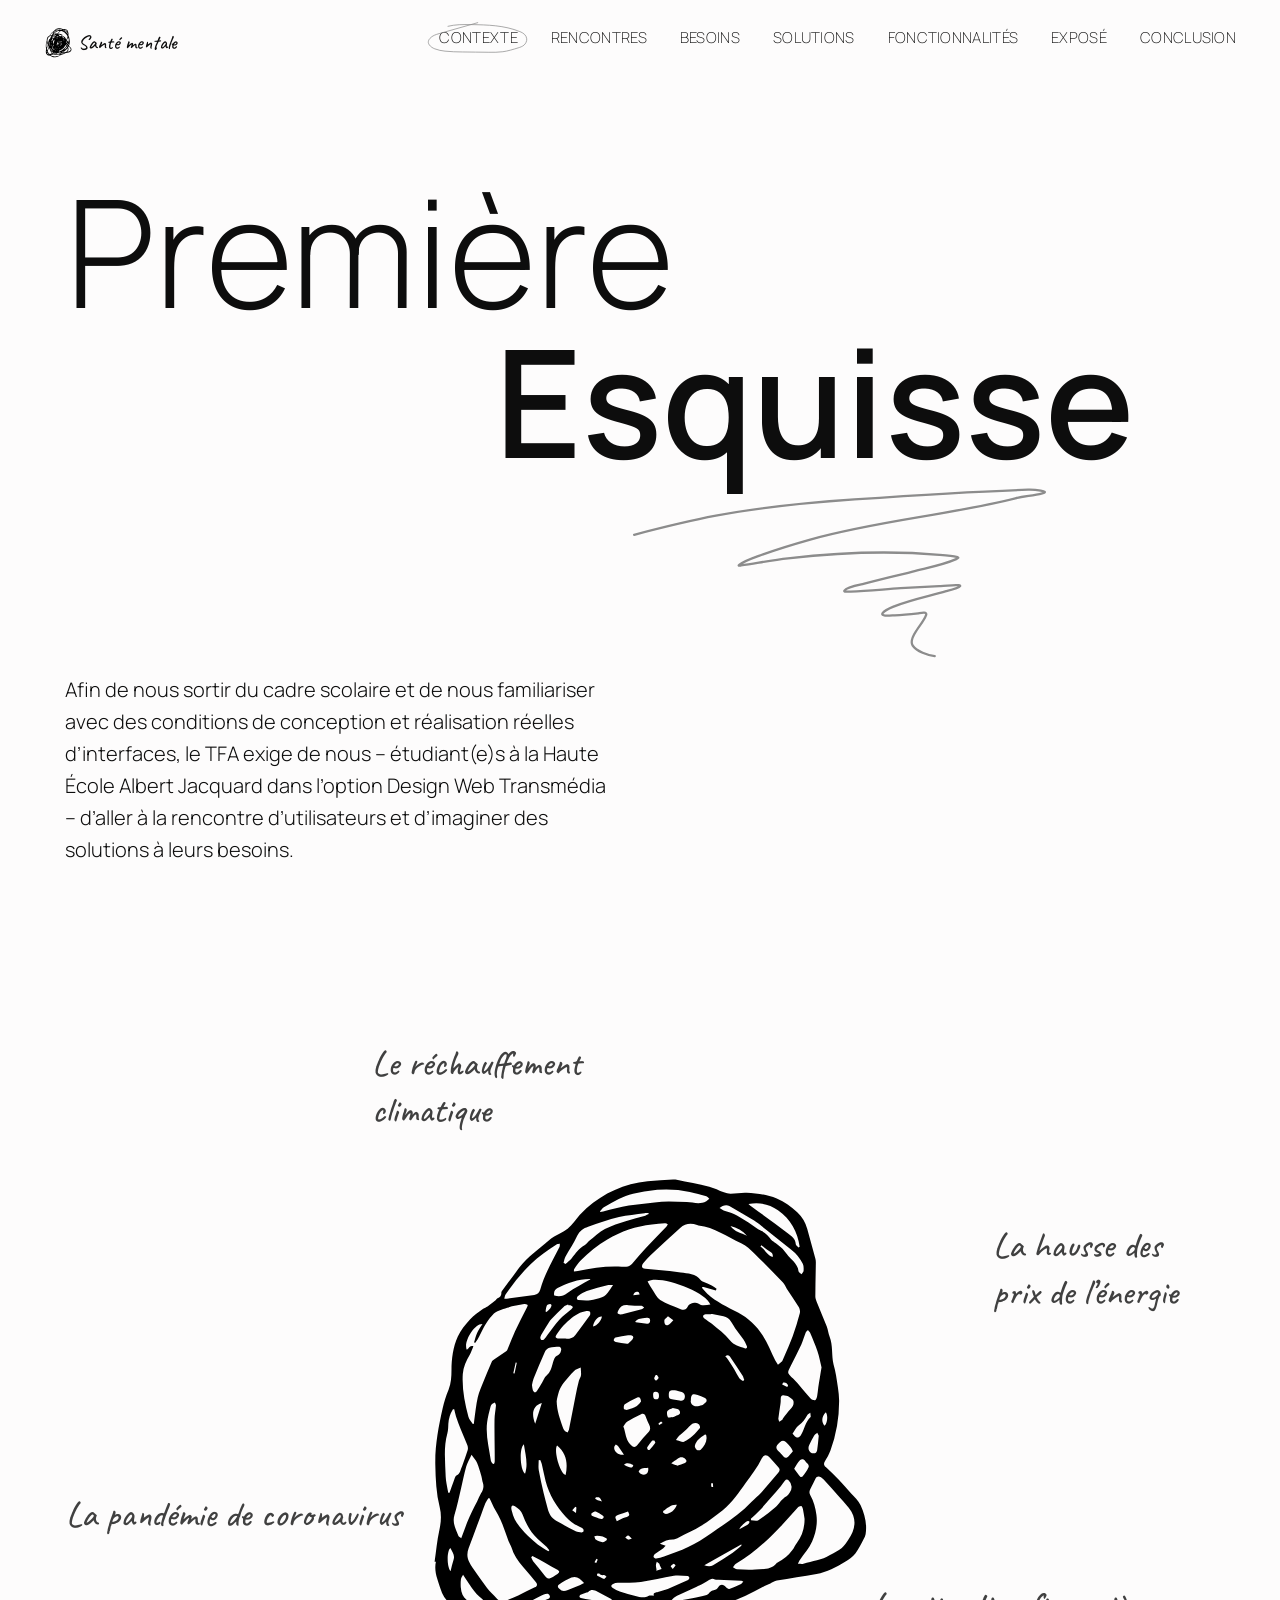
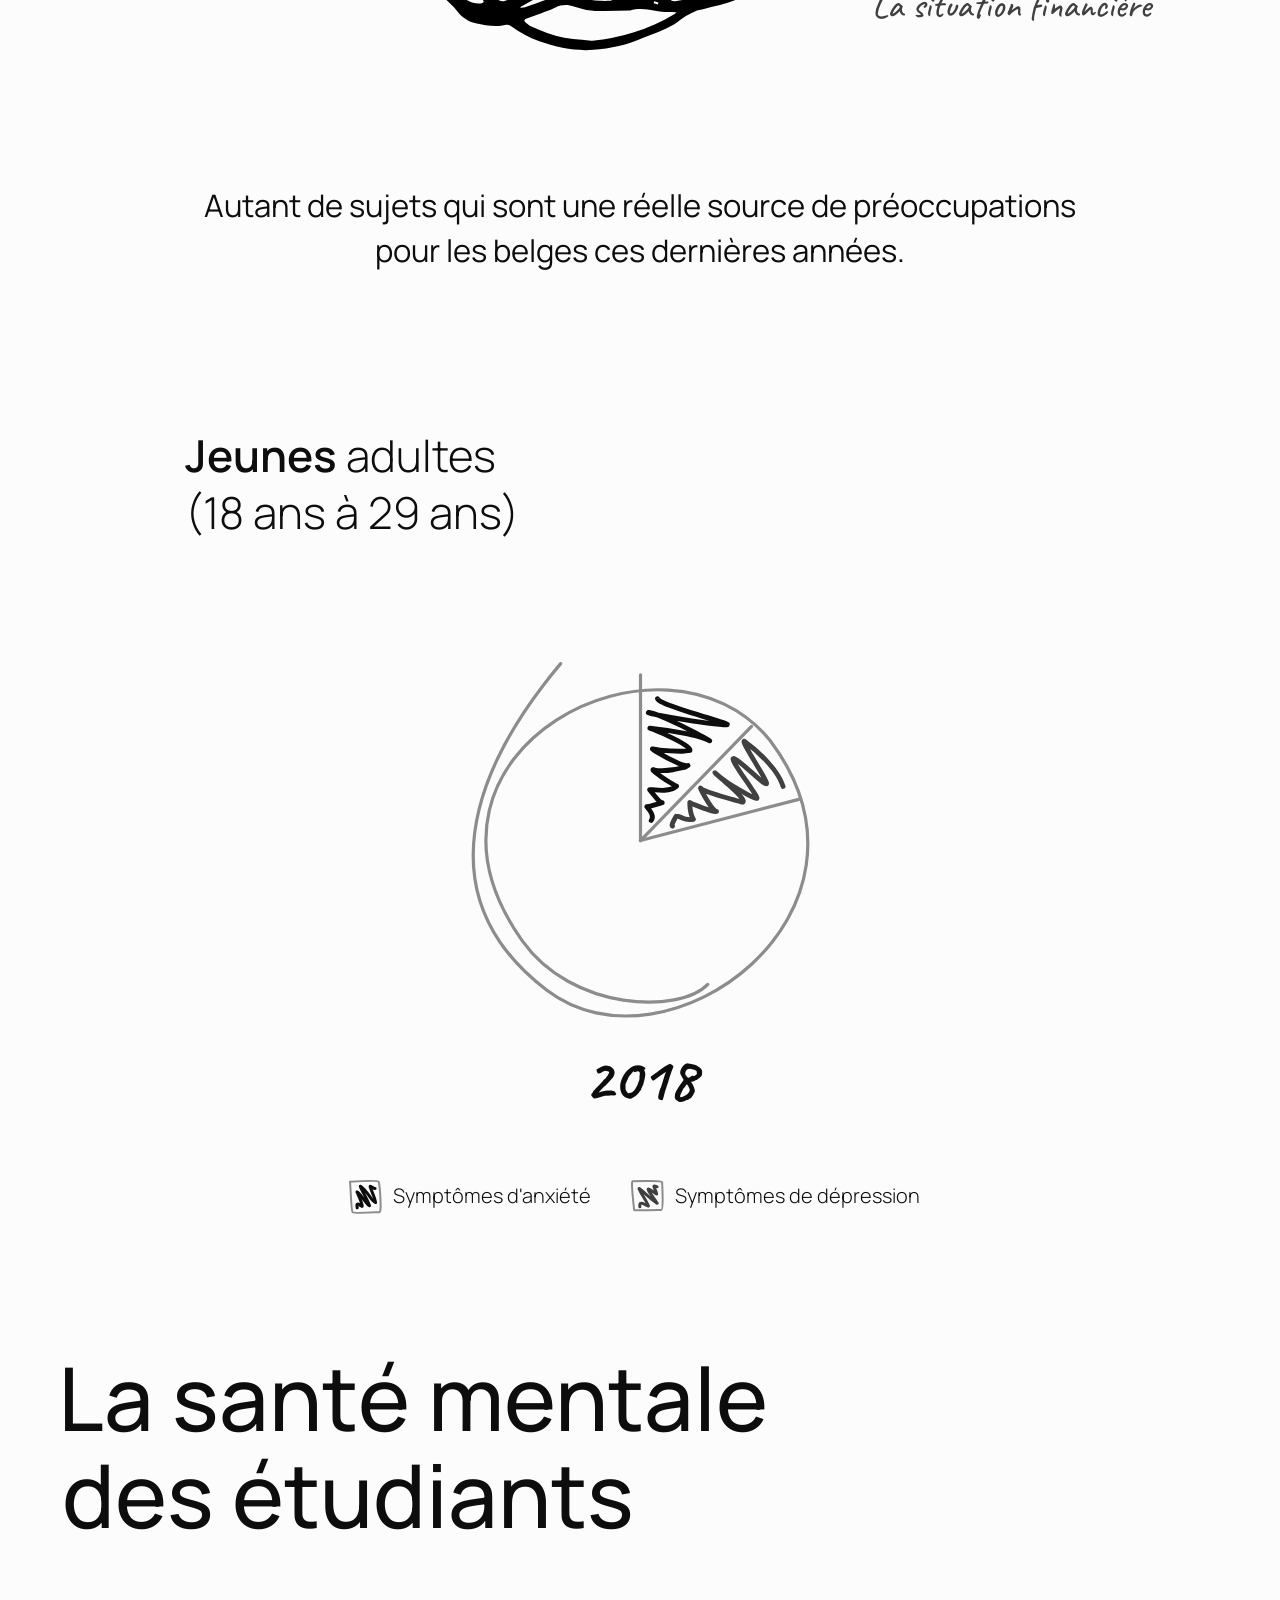
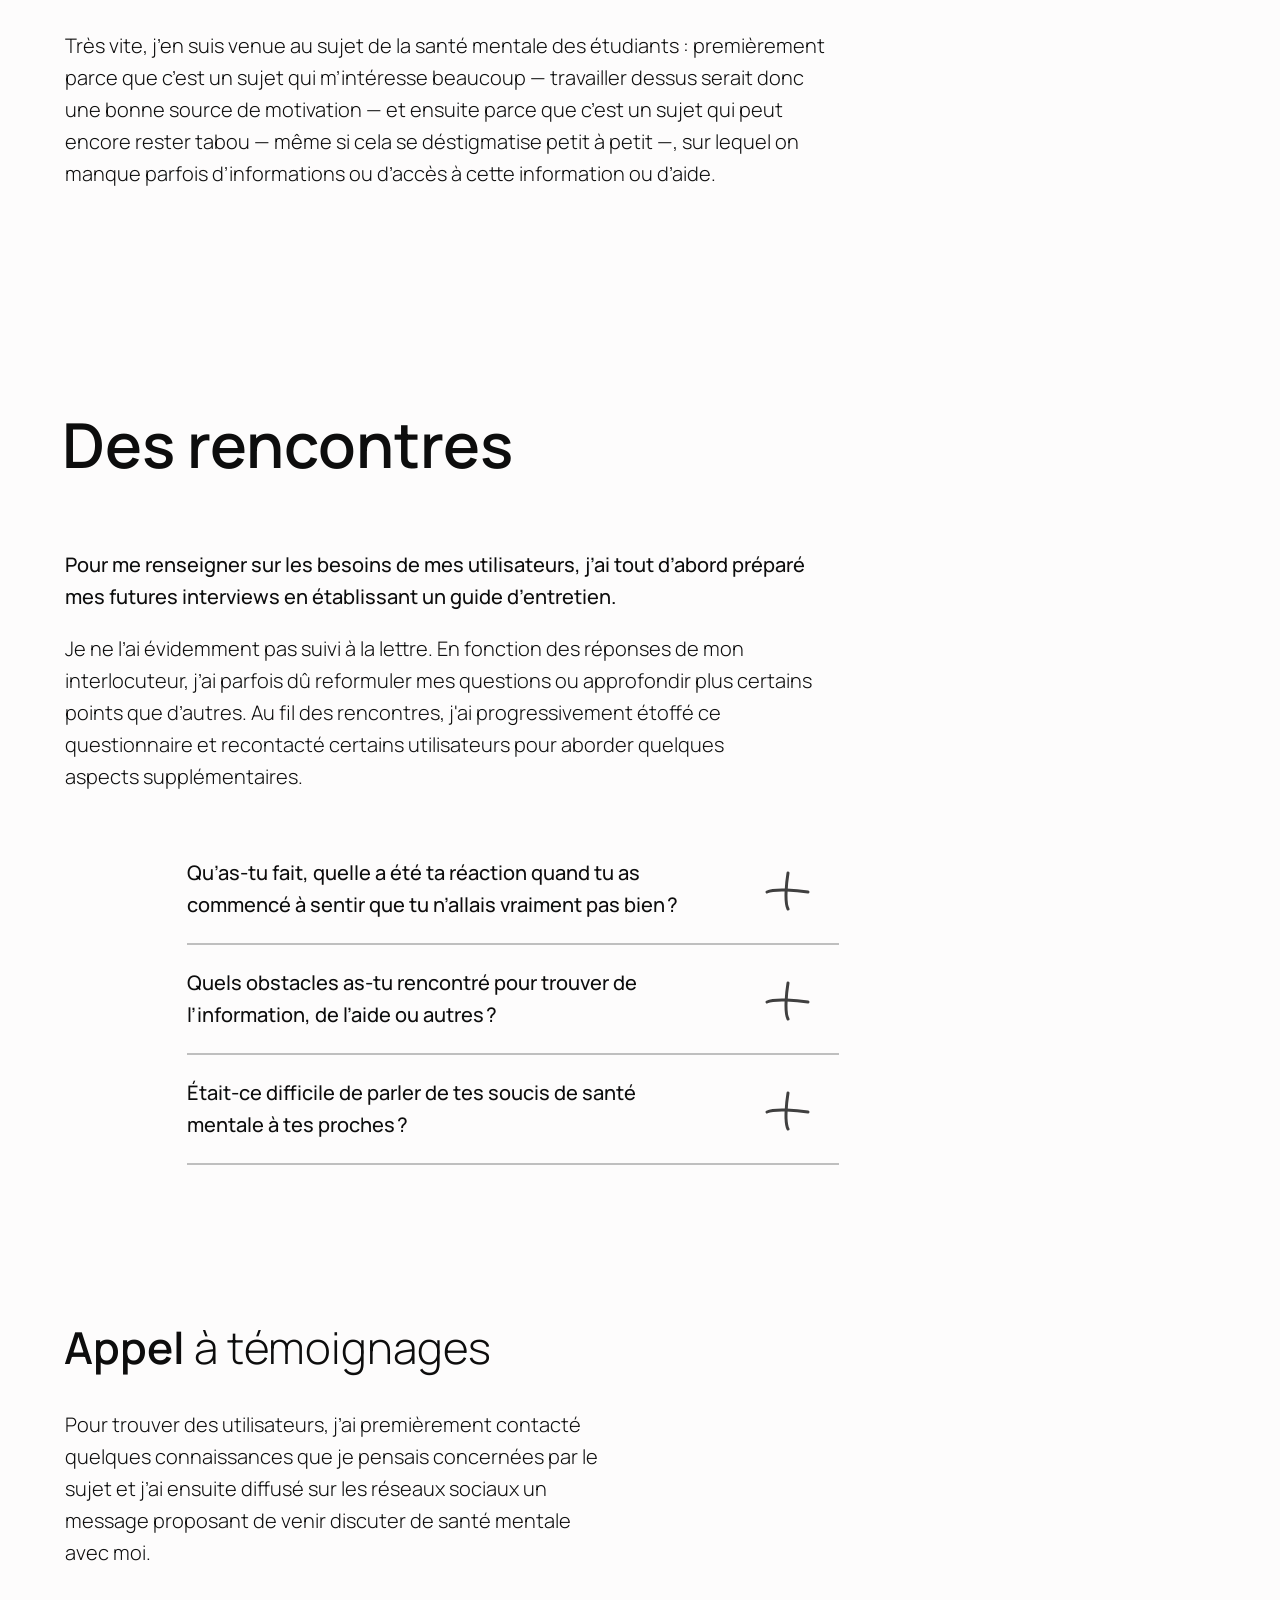
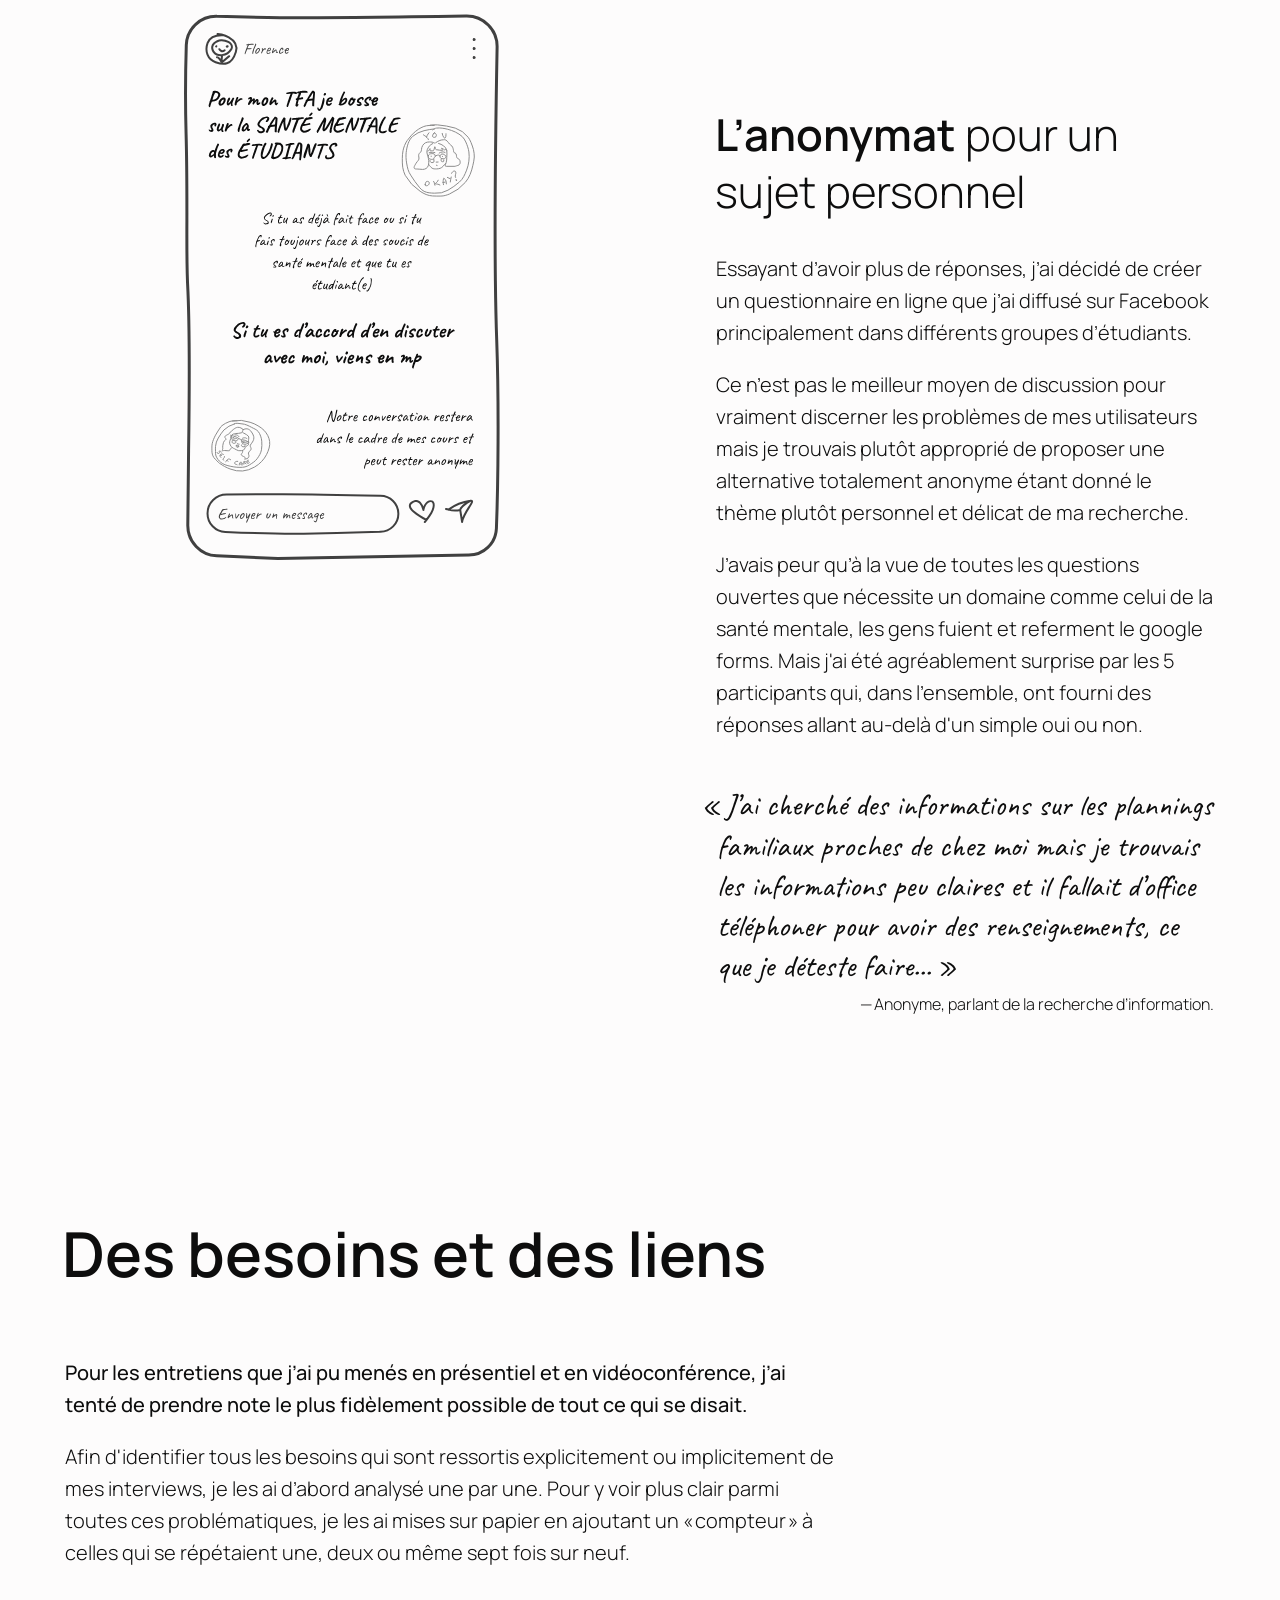
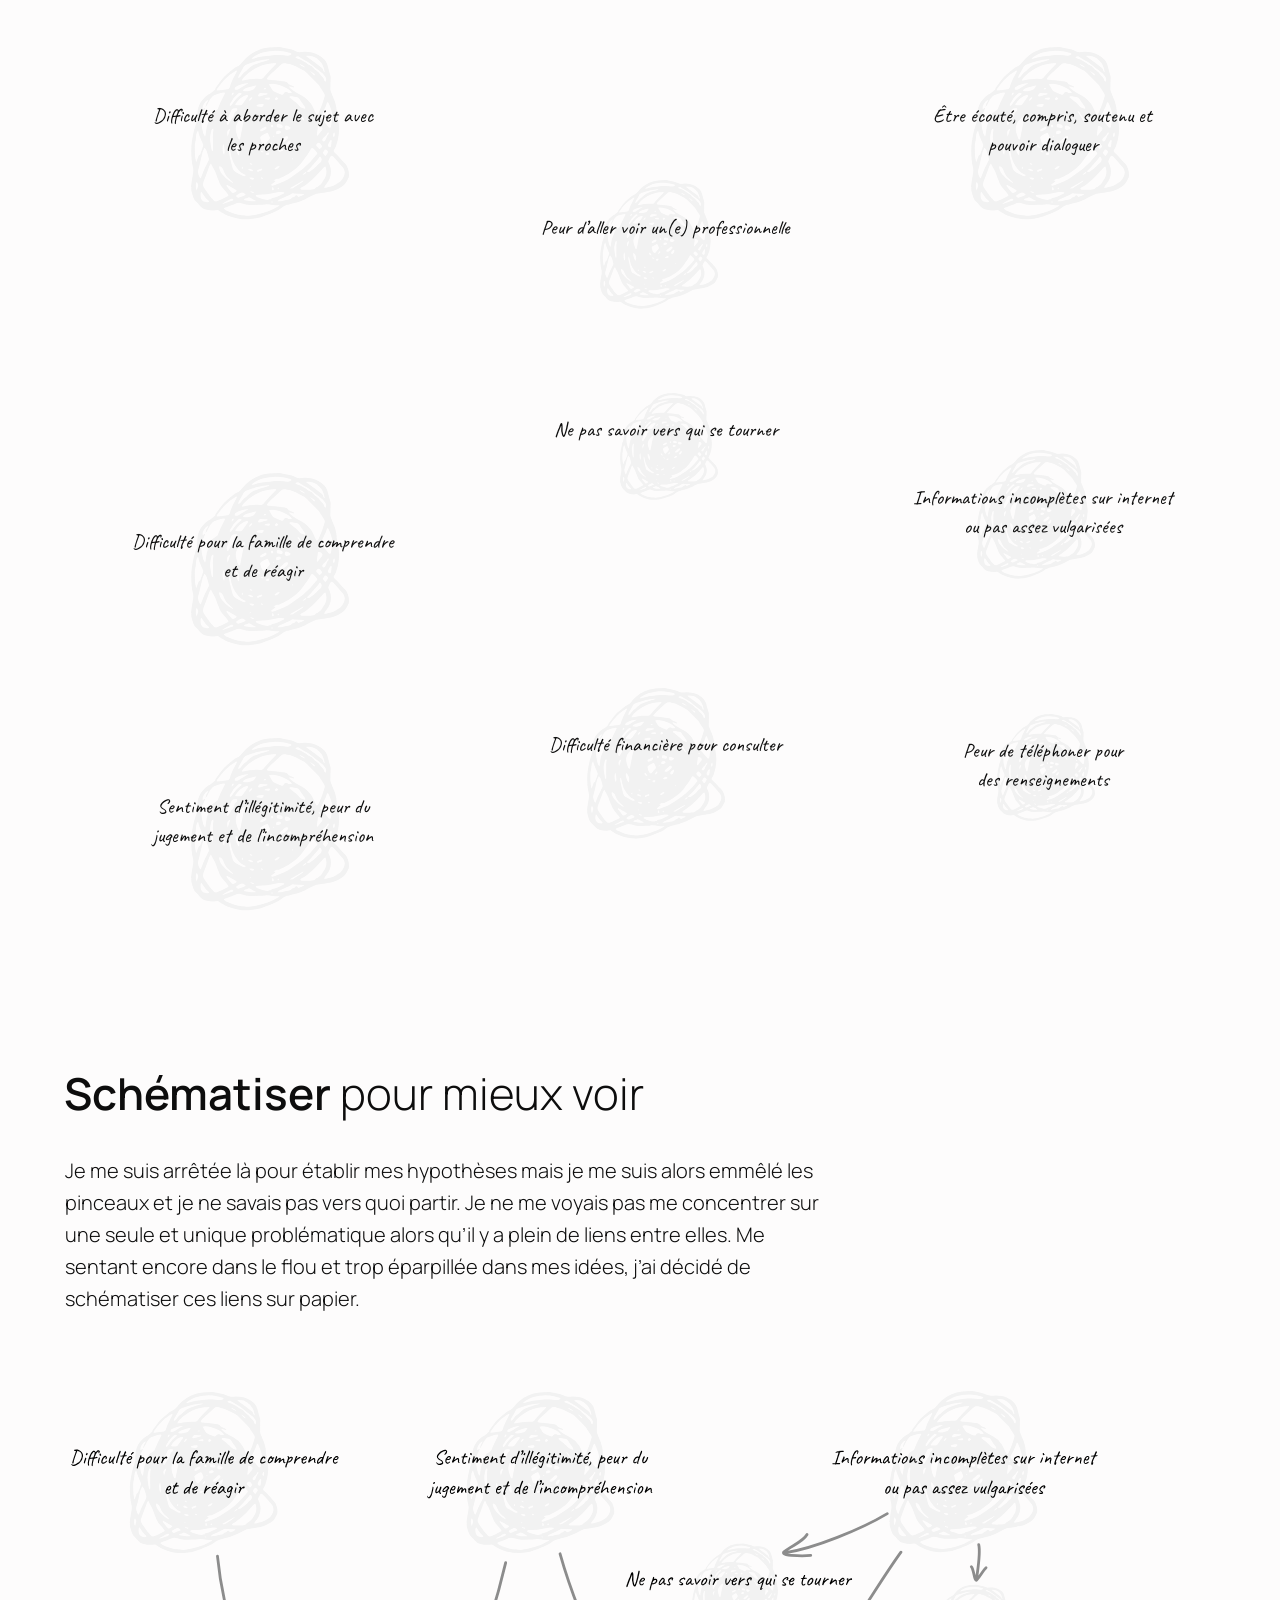
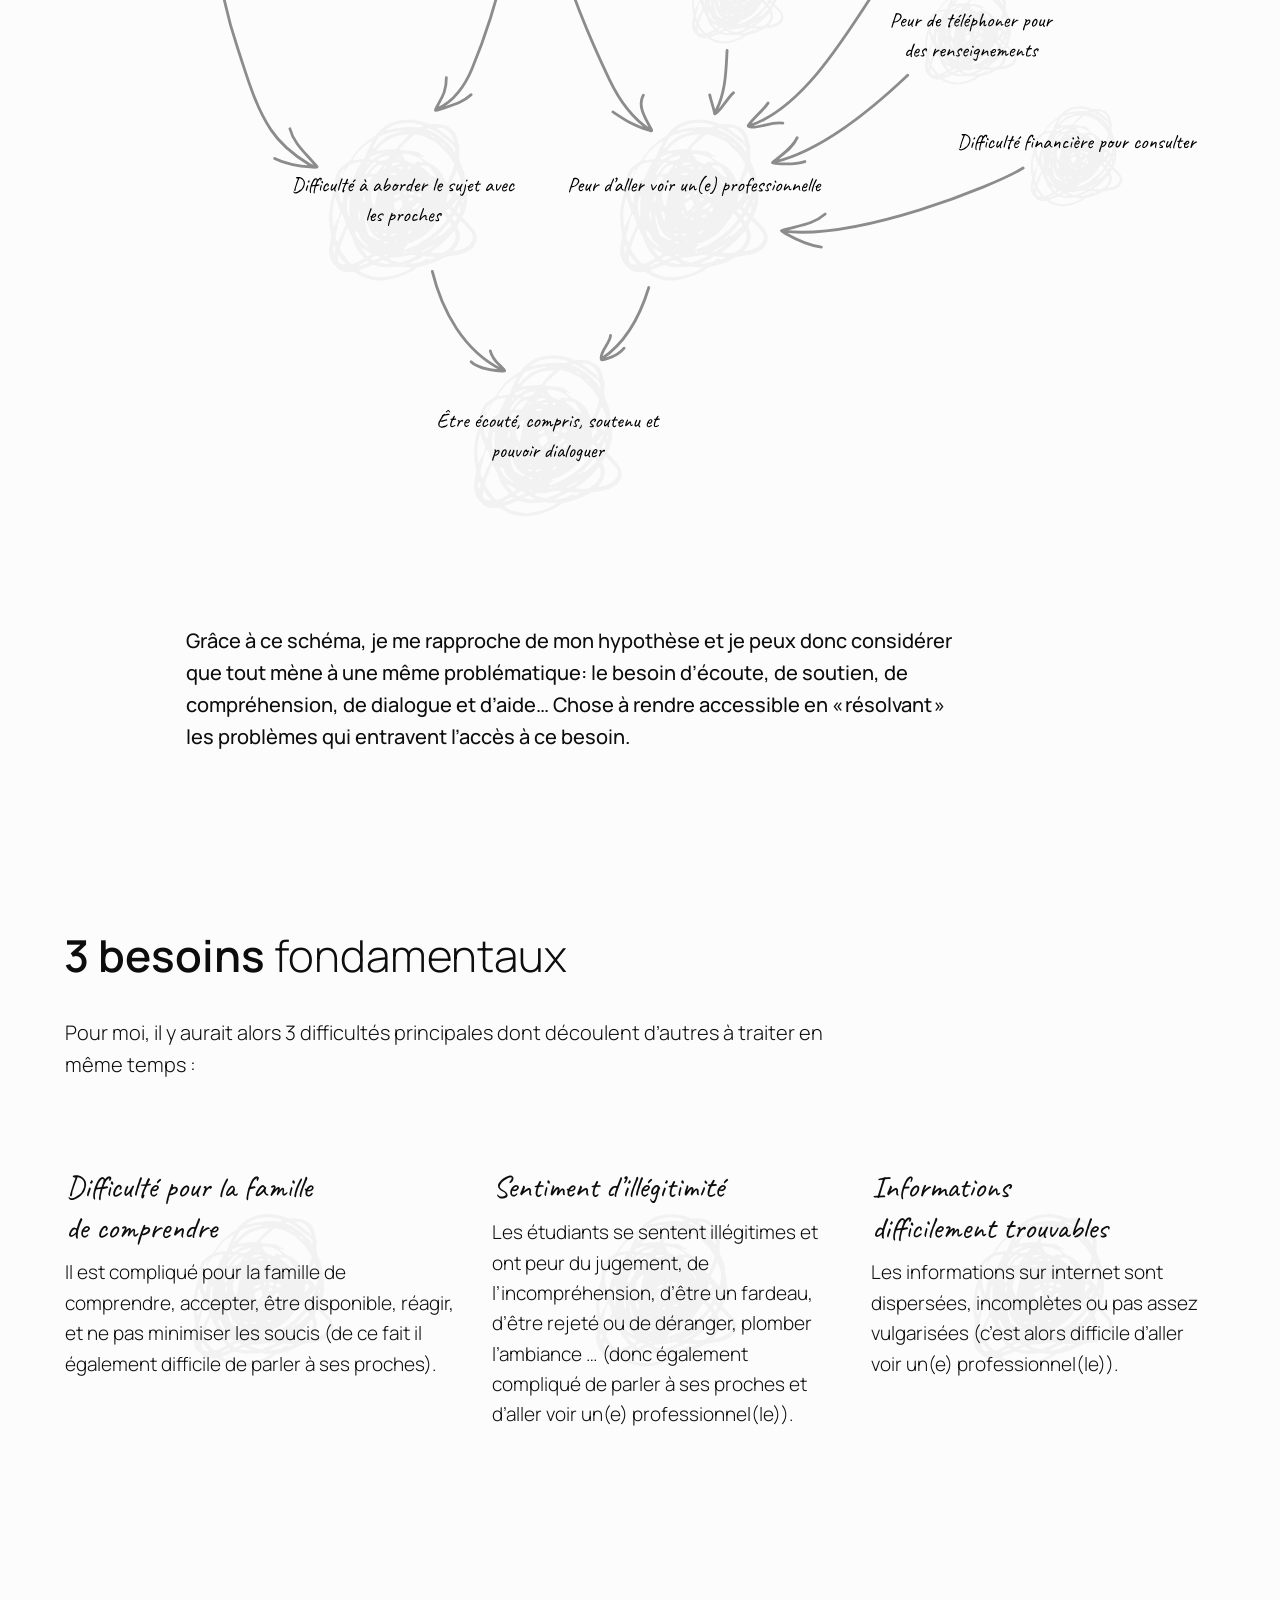
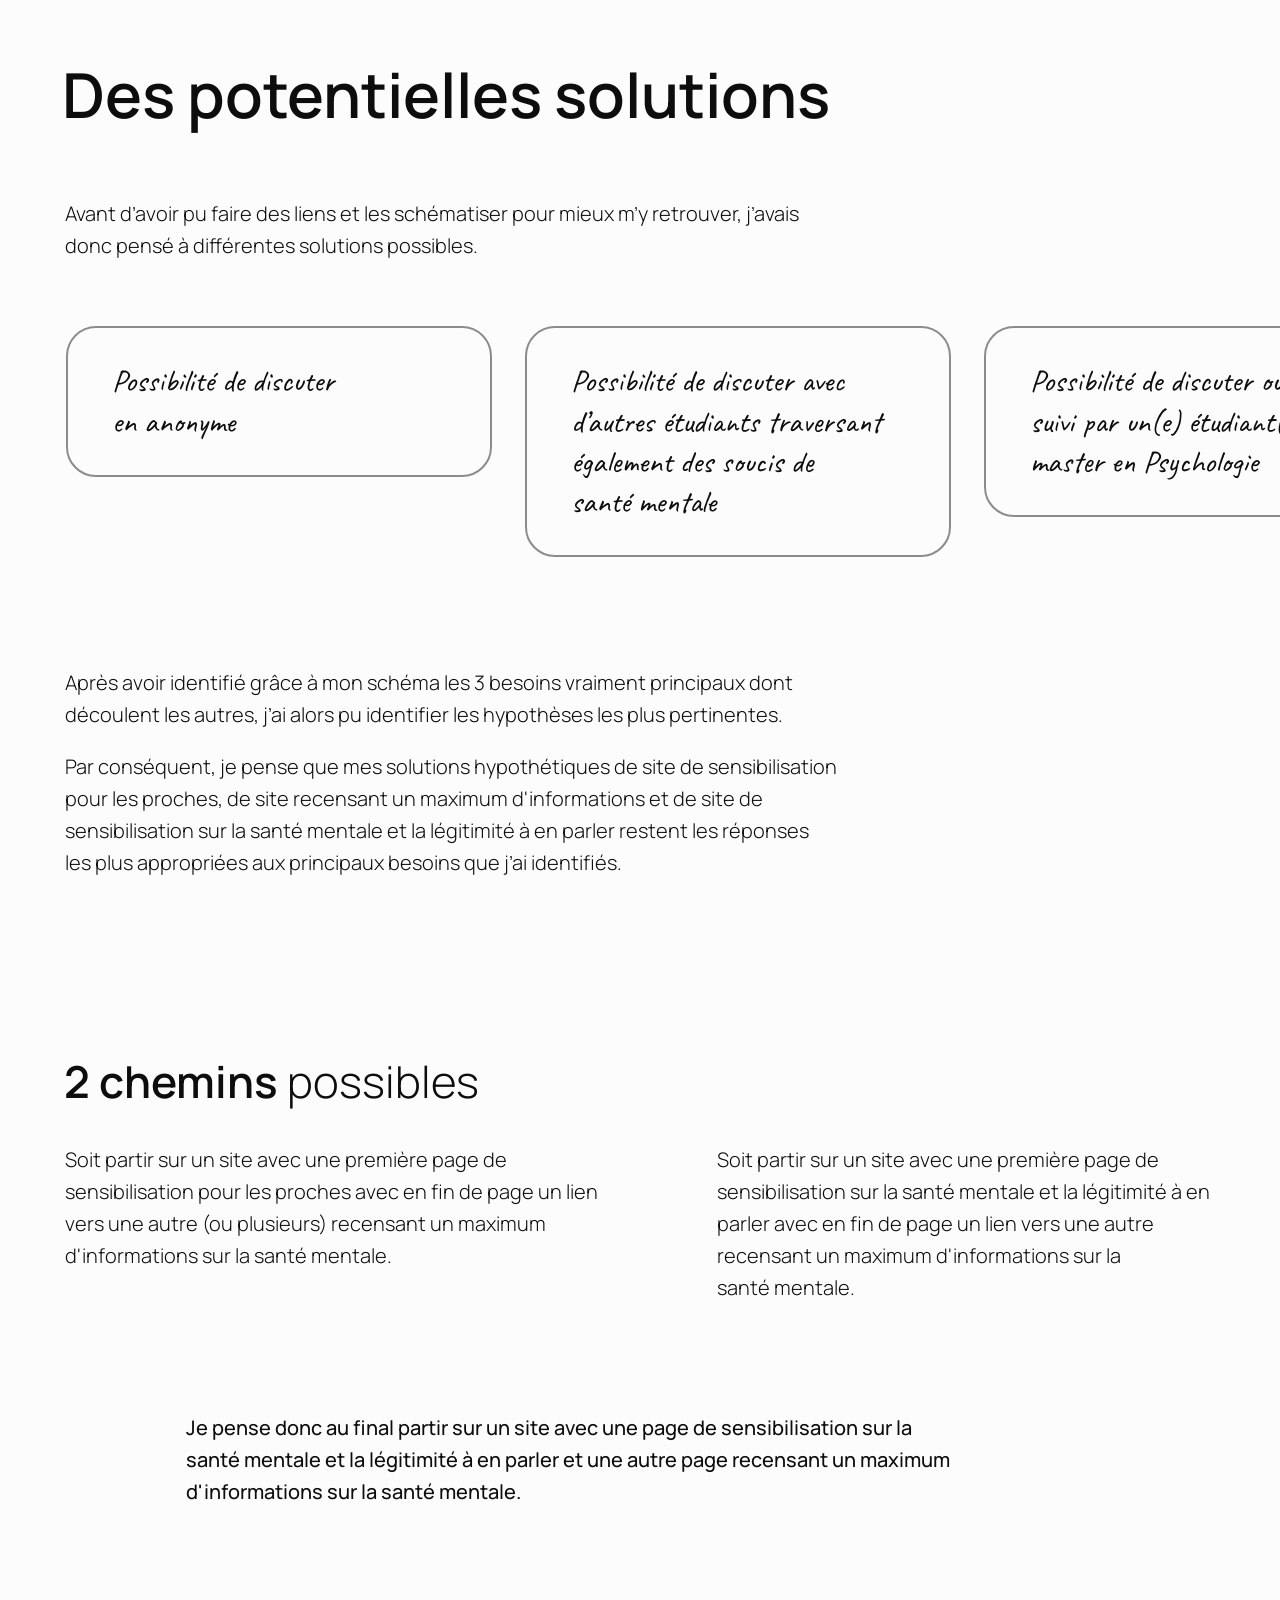
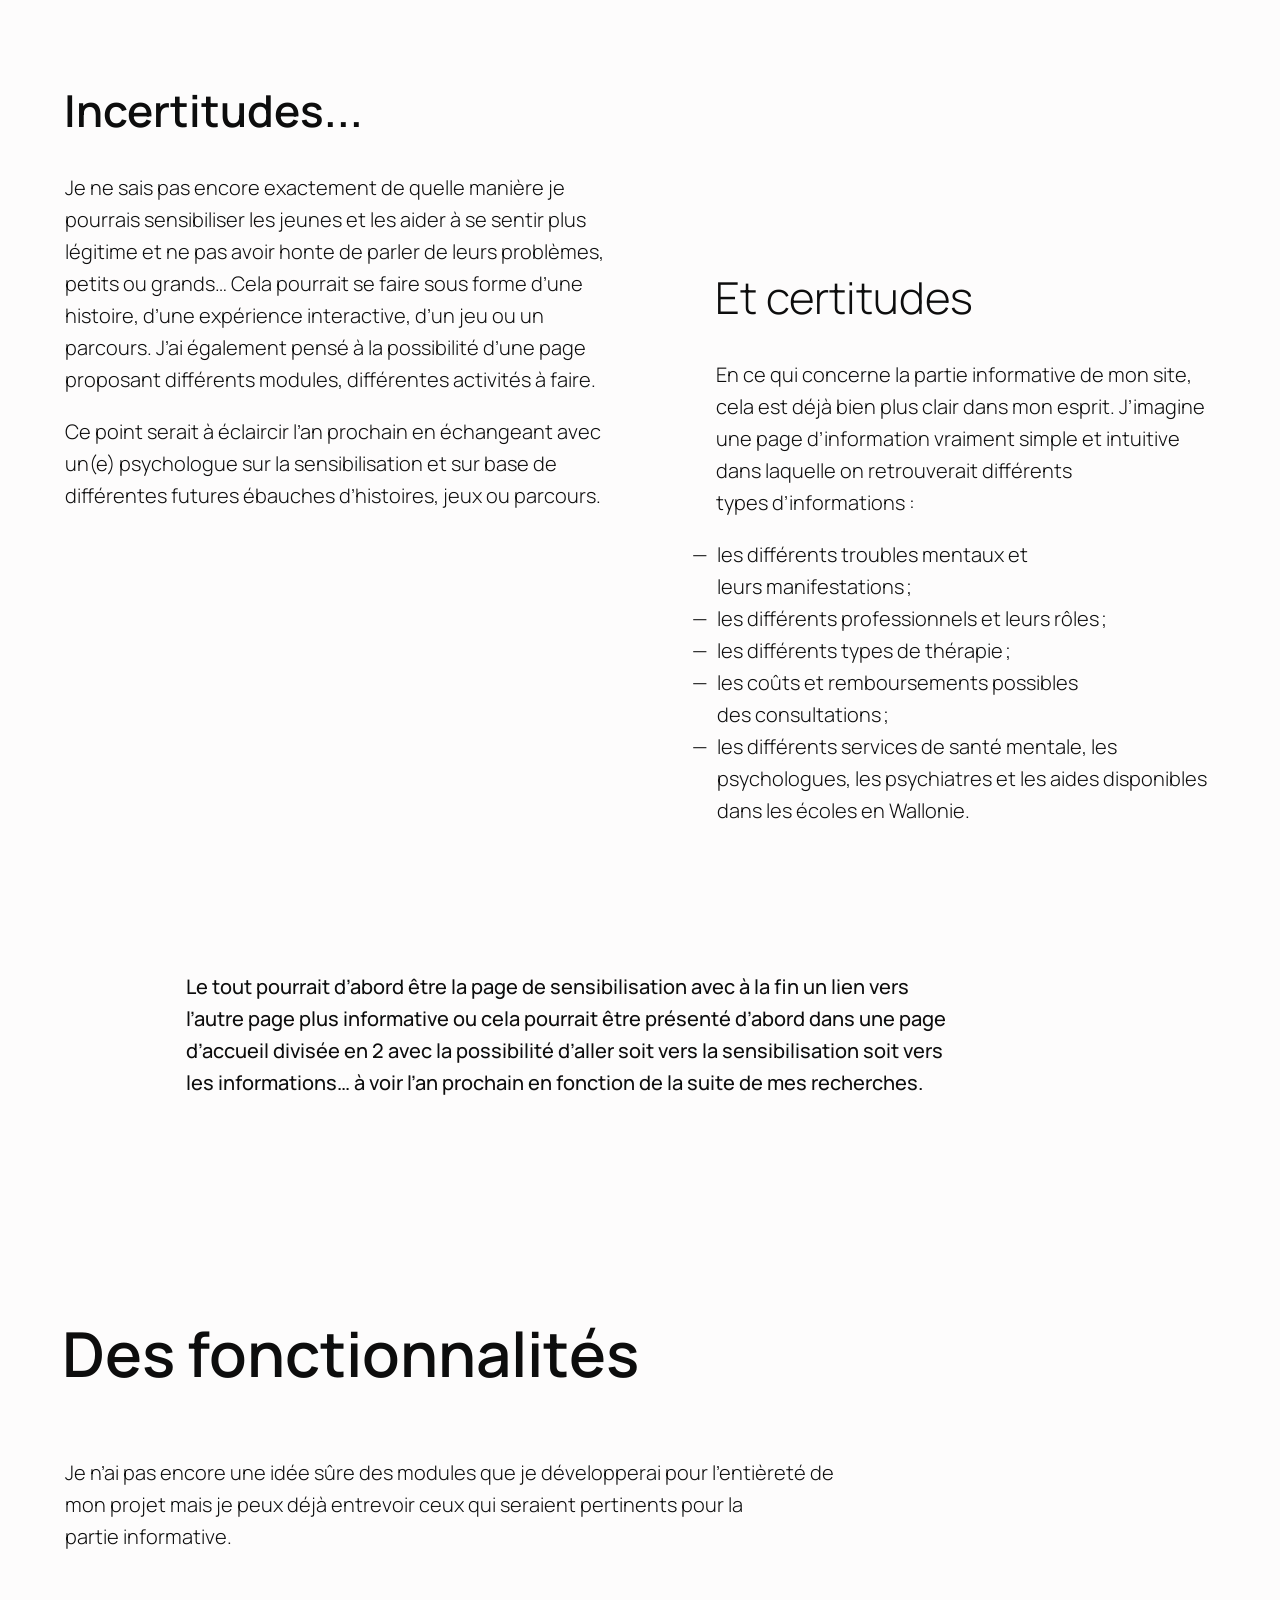
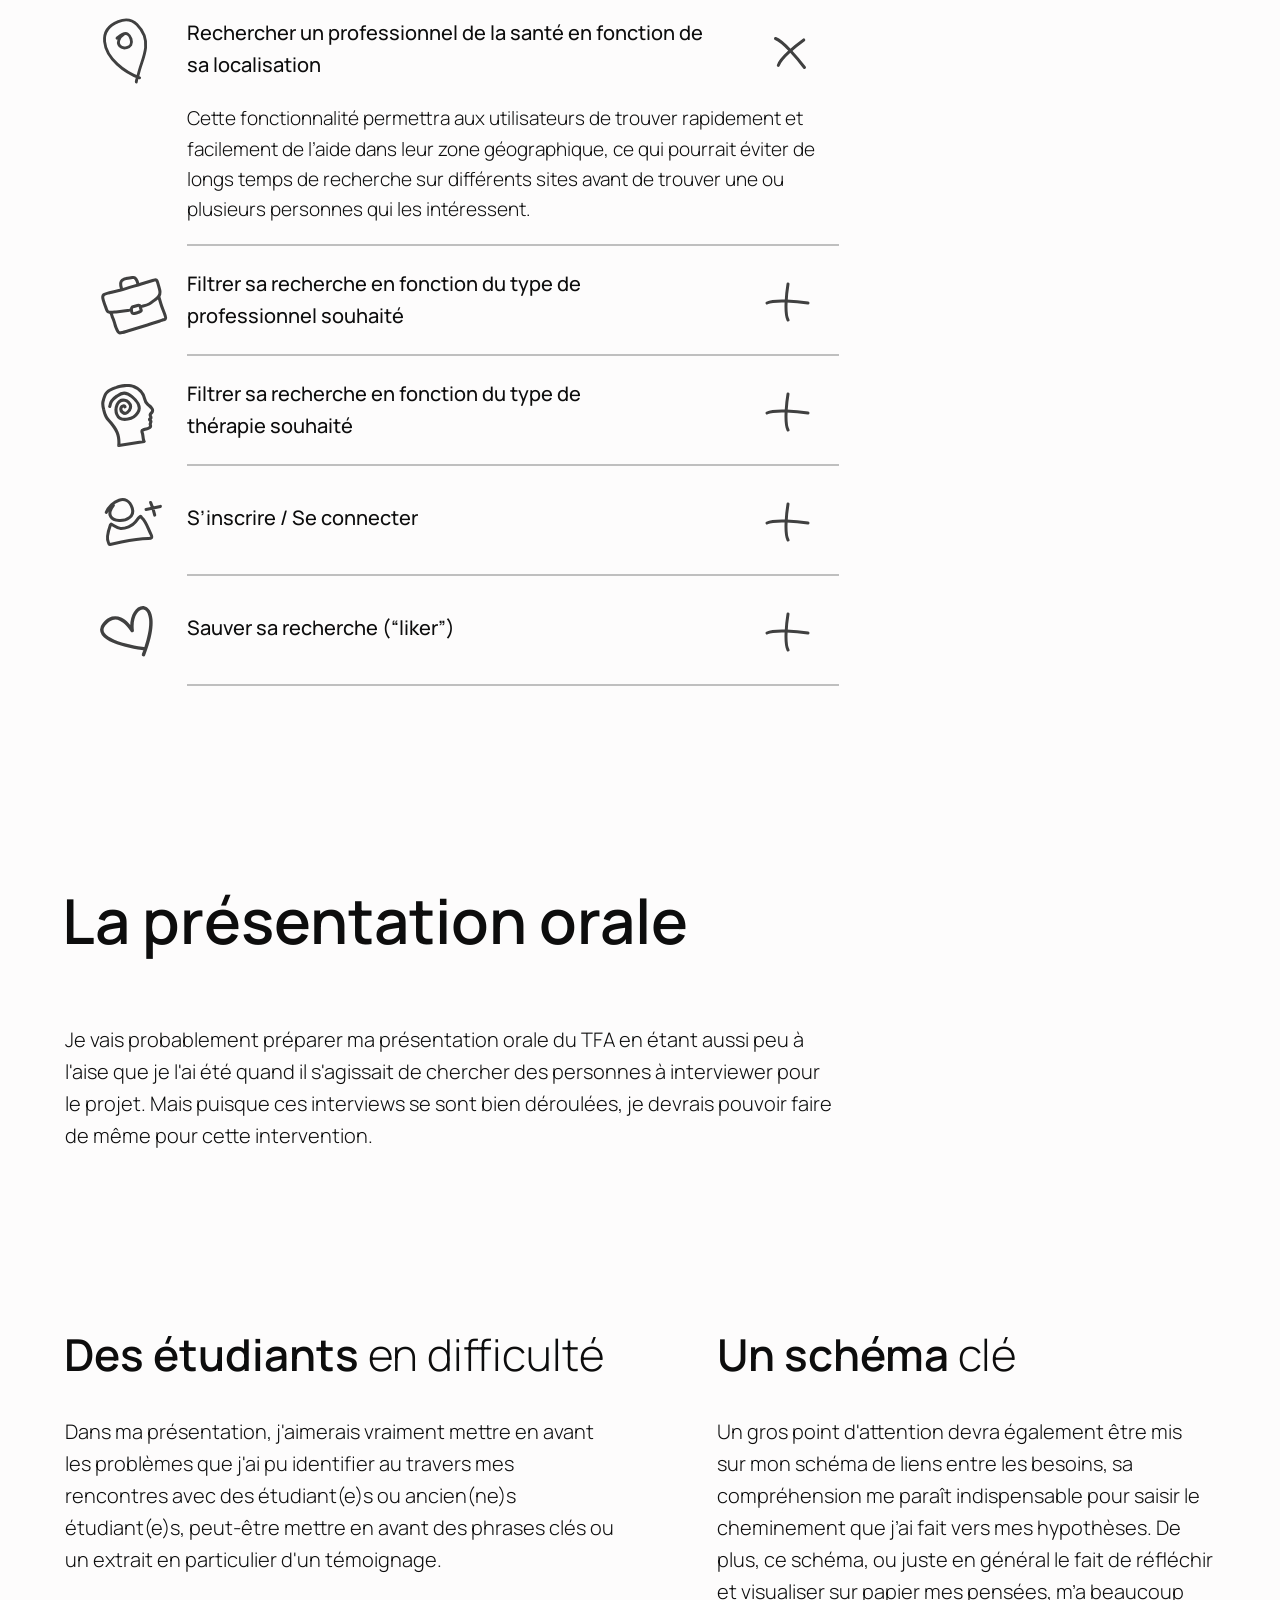
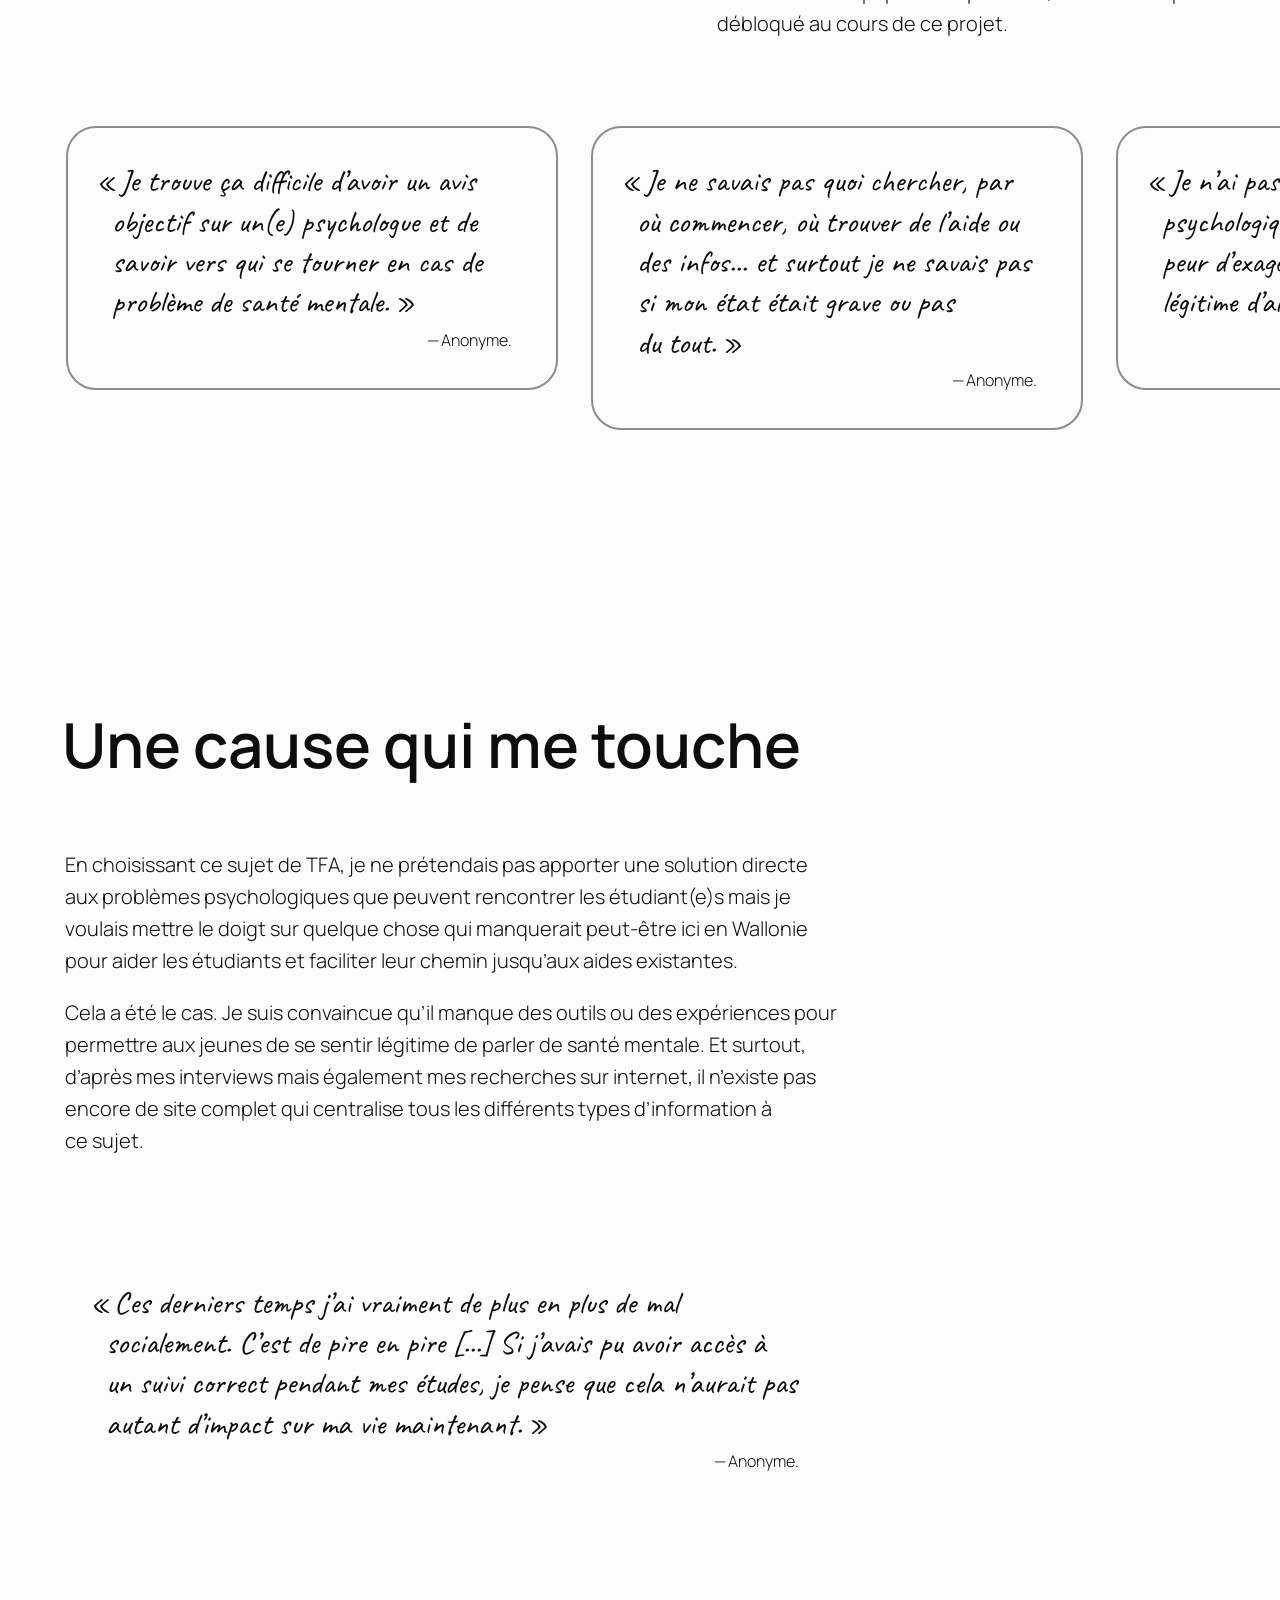
==== commit f94ffffe: "graph" ====
--- a/src/index.html
+++ b/src/index.html
@@ -35,7 +35,7 @@
       <button class="menu__burger">
         <span>Menu</span>
         <svg class="burger-open" width="33" height="26" viewBox="0 0 33 26" fill="none" xmlns="http://www.w3.org/2000/svg">
-          <g id="Group 16" stroke="#404040" stroke-width="2" stroke-linecap="round">
+          <g stroke="#404040" stroke-width="2" stroke-linecap="round">
             <path class="line-1" d="M1 1c8.56.1 17.12.68 25.68.68" pathLength="1"/>
             <path class="line-2" d="M1.21 12.32c10.02-.37 20.04-.68 30.06-.68" pathLength="1"/>
             <path class="line-3" d="M3.71 24.32C10.77 24 17.75 25 24.8 25" pathLength="1"/>
@@ -156,11 +156,49 @@
         <p class="txt txt--big d-grid-end">Autant de sujets qui sont une réelle source de préoccupations pour les belges ces dernières années.</p>
 
         <h2 class="title title--little d-grid-start02 d-grid-end05">Jeunes
-          <span>adultes (18&nbsp;ans à 29&nbsp;ans)</span>
+          <span>adultes<br> 
+            (18&nbsp;ans à 29&nbsp;ans)
+          </span>
         </h2>
-        <figure class="d-grid-start02 d-grid-end07">
-          <img src="#" alt="graphique représentant l'augmentation des symptômes d'anxiété et de dépression des jeunes adultes de 2018 à 2023">
-          <figcaption></figcaption>
+        <figure class="d-grid-end">
+          <svg class="graph" width="210" height="222" viewBox="0 0 210 222" fill="none" xmlns="http://www.w3.org/2000/svg">
+              <g class="graph__container">
+                <g class="annee2" stroke-width="3" stroke-linecap="round">
+                  <path class="depression2" d="M184 155.19c-.3 4.24-.72 10.93-3.36 14.45-1.32 1.75-8.87-13.56-9.69-15.05-2.89-5.3-6.53 12.87-6.72 13.8-.44 2.15-.78 4.32-1.17 6.48-.3 1.68-.45 3.4-.92 5.03-.16.57-.42 1.76-.95 1.5-3.22-1.58-4-17.03-4.23-19.09-1.07-9.7-.48-7.7-.84-16.4-.27-6.33-2.25-.65-3.47 2.33a212.75 212.75 0 0 0-10.6 34.95c-.4 1.85-.2 6.44-1.77 5.38-.91-.61-1.37-1.74-1.84-2.74-2.3-4.77-5.37-13.74-6.77-18.34-2.67-8.72-4.14-17.49-6.18-26.33-.12-.55-.3-2.05-.6-1.57-.62 1.02-.46 2.35-.6 3.54-.32 2.85-.6 5.7-.79 8.57a594.75 594.75 0 0 0-1.27 41.28c0 2.79.28 5.58.08 8.35-.08.94.03 2.6-.9 2.67-1.24.08-2.17-1.37-2.84-2.42-4.07-6.43-6.76-15.22-7.82-22.52-2-13.81.25-26.92 1.9-40.54.2-1.66.68-3.37.34-5.01-.43-2.12-3.3 2.93-4.33 4.83-8.45 15.68-13.8 33.18-14.74 50.98-.16 3.16.42 9.4-1.4 1.9-2.07-8.64-3.82-17.37-5.64-26.07-.36-1.72-.77-6.58-1.6-5.03-2.44 4.56-2.73 12.25-3.66 17.2-.65 3.48-.67 10.52-2.74 13.77-1.88 2.97-5.55-3.79-5.82-4.26-2.2-3.77-2.91-8.11-4.96-11.86-.99-1.81-1.57 3.85-1.96 5.88-.97 5.05-1.18 10.44-3.14 15.15" stroke="#404040"/>
+                  <path class="anxiete2" d="M116.76 36.52c2.66-.62 5.33-1.18 8-1.73 7.05-1.44 14.67-3.77 21.92-3.77.5 0 1.46-.15 1.47.35.02.67-.88 1.03-1.42 1.43a43.4 43.4 0 0 1-4.02 2.52c-9.1 5.17-18.71 9.23-28.1 13.8-1.66.8-6.25 3.08-4.42 3.31 1.97.26 7.4-.78 8.32-.95a230.22 230.22 0 0 0 16.45-3.52c5.67-1.41 11.13-3.33 16.74-4.9 5.75-1.6-2.25 4.85-2.4 4.95-7.9 5.7-16.85 9.92-25.62 14.07-4.13 1.95-8.46 3.55-12.44 5.8-3.4 1.91 2.04.7 2.57.62 12.33-1.97 24.55-5.16 36.54-8.55 15.32-4.32 7.12-2.25 19.05-6.1.87-.27 1.75-.87 2.65-.7.4.09-.27.86-.6 1.1-9.26 7-21.26 11.63-31.67 16.32-3.31 1.5-21.88 9.5-26.74 11.87-3 1.46-8.8 3.88-1.53 3.15 7.83-.79 25.96-4.59 31.72-5.77 29.79-6.13 12.18-2.71 38.14-8.25 3.19-.68 6.34-1.55 9.57-1.92.58-.07 1.97.17 1.63.65-1 1.4-2.73 2.14-4.22 3-3.42 1.95-6.94 3.7-10.48 5.42-13.85 6.75-28.13 12.36-42.26 18.46-2.64 1.14-10.27 4.23-7.4 4.4 2.41.14 4.8-.5 7.2-.88 4.64-.73 9.27-1.6 13.9-2.47a1875.8 1875.8 0 0 0 46.23-9.52c1.77-.38 7.08-2.03 2.88.1-4.95 2.5-14.58 6.62-18.67 8.4-11.72 5.07-23.64 9.78-35.25 15.11-1.08.5-2.25.89-3.15 1.67-.2.19.33.57.6.58 2.79.05 13.6-1.68 14.6-1.85 11.75-1.96 23.4-4.45 35.1-6.72 1.76-.34 3.5-.78 5.3-.97.4-.05 1.28-.13 1.2.27-.16.73-1.02 1.12-1.6 1.57-1.48 1.15-3.05 2.17-4.58 3.23-5.98 4.12-12.09 8.01-18.17 11.96-1.04.68-2.11 1.32-3.1 2.08-.37.28-1.32.74-.95 1.02.58.45 1.47.05 2.2-.05 1.84-.24 3.67-.58 5.5-.95 6.75-1.35 13.54-3.81 20.37-4.7.34-.04 1.1-.01.97.3-.29.78-1.13 1.2-1.75 1.75a66.37 66.37 0 0 1-7.2 5.6c-1.08.76-6 3.17-6.74 4.85-.25.54.91.85 1.5.95 1.68.27 4.7.22 6.24.2 1.17-.02 9.1-1.61 8.25 1.35-.97 3.37-3.28 6.49-4.95 9.54" stroke="#0D0D0D"/>
+                </g>
+                <g class="annee1">
+                  <path class="depression1" d="m151.29 68.83 1.03-1.09a1.5 1.5 0 0 0-2.29 1.9l1.26-.81Zm17.27 18.41-.47 1.43c.43.14.9.08 1.3-.17l-.83-1.26Zm-16.3 5.68.17 1.5a1.5 1.5 0 0 0 .08-2.98l-.25 1.48Zm-16.61-5.68.89-1.2a1.5 1.5 0 0 0-2.4 1.2h1.5Zm2.27 10.57.22 1.48a1.5 1.5 0 0 0 1.04-2.3l-1.26.82Zm-10.74-1.96v-1.5c-.53 0-1.01.28-1.28.72l1.28.78Zm50.16-11.01.4 1.44-.4-1.44Zm-7.82-35.56.86-1.22-.38-.28h-.48v1.5Zm22.66 28.42a1.5 1.5 0 1 0 2.88-.82l-2.88.82Zm-67.65 25.8a1.5 1.5 0 0 0 .73-2.91l-.73 2.9Zm25.5-33.85c.17.25.41.51.63.73.23.24.52.51.85.81.66.6 1.51 1.34 2.47 2.17 1.94 1.67 4.33 3.7 6.59 5.74a58.96 58.96 0 0 1 5.64 5.62c.66.81 1.03 1.4 1.16 1.75.07.18.03.17.04.03.03-.2.17-.4.33-.51l1.64 2.5c.56-.36.91-.91 1-1.56.09-.57-.05-1.1-.2-1.52-.32-.83-.95-1.73-1.66-2.6a61.67 61.67 0 0 0-5.94-5.94c-2.3-2.07-4.73-4.13-6.64-5.78a118.7 118.7 0 0 1-3.15-2.82c-.2-.2-.25-.28-.25-.27l-2.5 1.65Zm19 16.17c-1.89-.63-8.18-2.28-13.94-3.98-2.93-.86-5.75-1.74-7.92-2.54-1.09-.4-1.98-.77-2.63-1.1-.32-.15-.55-.29-.7-.4-.19-.12-.16-.13-.09-.02l-2.51 1.64c.25.38.61.67.9.86a9 9 0 0 0 1.07.62c.79.39 1.8.8 2.92 1.21 2.27.84 5.17 1.74 8.11 2.6 5.98 1.77 12 3.34 13.85 3.96l.95-2.85Zm-25.28-8.04a3.52 3.52 0 0 0-.36-.46 1.63 1.63 0 0 0-.74-.4 1.5 1.5 0 0 0-1.8 1.18c-.06.31 0 .57 0 .6.03.16.08.3.1.36.11.31.35.82.64 1.42.6 1.22 1.56 3.06 2.68 4.98a54.14 54.14 0 0 0 3.64 5.58c.62.8 1.26 1.55 1.88 2.12.58.53 1.34 1.1 2.21 1.24l.5-2.96c.03 0-.2-.05-.68-.5-.45-.4-.96-.99-1.53-1.73a51.5 51.5 0 0 1-3.43-5.25 81.06 81.06 0 0 1-2.58-4.8c-.3-.6-.46-.98-.51-1.12l.02.1c0 .01.06.25 0 .54a1.49 1.49 0 0 1-2.58.7c-.01-.03 0-.02.03.04l2.51-1.64Zm8.33 13.65c-.14.02-.47.01-1.03-.08-.53-.08-1.18-.23-1.92-.42a80.64 80.64 0 0 1-9.86-3.52 18.62 18.62 0 0 1-2.73-1.37l-1.79 2.4c.65.49 1.91 1.1 3.32 1.72a83.6 83.6 0 0 0 10.3 3.67c.8.21 1.55.38 2.2.48.64.1 1.3.17 1.86.1l-.35-2.98Zm-17.94-4.19c0 5.88 1.22 9.38 2.53 11.39l2.51-1.64c-.9-1.38-2.03-4.26-2.03-9.75h-3Zm3.57 9.08c-2.86.42-4.47-.02-5.74-.54-1.2-.48-2.78-1.43-4.8-1.43v3c1.25 0 1.9.5 3.68 1.21 1.71.7 3.85 1.23 7.29.73l-.43-2.97Zm12.54-26.4c3.88 3.68 10.2 7.85 15.63 11.02 2.74 1.6 5.29 2.95 7.25 3.9.98.47 1.83.85 2.5 1.1a8.44 8.44 0 0 0 1.4.4c.14.01.41.03.72-.06l-.81-2.89a1.2 1.2 0 0 1 .38-.04h-.04l-.59-.2c-.55-.22-1.31-.55-2.26-1-1.87-.92-4.35-2.24-7.04-3.8-5.4-3.15-11.46-7.17-15.07-10.61l-2.07 2.17Zm27.5 16.36c.68-.19 1.04-.74 1.15-1.23.08-.38.02-.72-.02-.89a5.36 5.36 0 0 0-.44-1.14 34.6 34.6 0 0 0-1.72-2.9c-1.47-2.3-3.55-5.3-5.6-8.3-2.06-3-4.08-6-5.46-8.29a23.02 23.02 0 0 1-1.6-3.08l-.03-.14v.08a1 1 0 0 1-.04.23c-.06.23-.24.52-.58.71l-1.47-2.6c-.98.54-.93 1.6-.9 1.92.06.45.22.9.4 1.32.34.85.94 1.92 1.65 3.1 1.44 2.4 3.5 5.45 5.56 8.45 2.06 3.02 4.1 5.98 5.54 8.22a31.64 31.64 0 0 1 1.72 2.97l.05.12-.02-.1c0-.06 0-.17.03-.32.08-.38.38-.85.97-1.02l.8 2.9ZM163.4 61.33c-.44.26-.8.1-.63.14.08.03.25.1.55.27.58.34 1.36.9 2.32 1.65 1.91 1.5 4.3 3.59 6.7 5.7 2.4 2.1 4.8 4.24 6.66 5.75.92.75 1.77 1.39 2.45 1.8.32.2.7.4 1.08.52.19.05.49.12.83.08a1.7 1.7 0 0 0 1.19-.68l-2.42-1.77c.26-.37.64-.5.9-.53.2-.02.34.02.35.02 0 0-.1-.04-.37-.2-.5-.3-1.22-.84-2.13-1.57-1.8-1.46-4.14-3.54-6.55-5.66-2.39-2.11-4.85-4.26-6.84-5.82-.98-.78-1.9-1.44-2.67-1.88a5.81 5.81 0 0 0-1.17-.55 2.17 2.17 0 0 0-1.72.12l1.47 2.61Zm21.15 15.23c.31-.43.34-.9.33-1.11 0-.26-.05-.5-.1-.68-.1-.38-.26-.8-.46-1.24-.39-.89-.99-2.03-1.7-3.3-1.43-2.58-3.4-5.86-5.33-9.06-1.93-3.22-3.8-6.35-5.06-8.68a24.83 24.83 0 0 1-1.3-2.66c-.12-.33-.11-.4-.11-.32 0 .02.02.32-.2.66-.3.45-.77.61-1.12.61l.01-3c-.48 0-1.05.2-1.4.75-.29.43-.3.87-.29 1.08.02.45.17.91.3 1.27.3.79.83 1.85 1.47 3.03 1.3 2.4 3.2 5.6 5.13 8.8 1.94 3.23 3.88 6.46 5.28 8.97.7 1.26 1.25 2.3 1.58 3.06.17.38.26.64.3.78v-.02c0-.04 0-.37.25-.71l2.42 1.77ZM168.65 50.5A97.06 97.06 0 0 1 181.83 62c4.75 5 8.88 10.6 10.34 15.7l2.89-.82c-1.67-5.84-6.22-11.86-11.06-16.94a99.98 99.98 0 0 0-13.62-11.88l-1.73 2.44ZM125.9 95.07c-.62 1-1.49 2.56-2.08 3.92a9.1 9.1 0 0 0-.65 2c-.05.3-.1.75.03 1.2.16.55.58 1.12 1.33 1.3l.73-2.9c.49.12.75.5.83.78.05.18.01.25.04.11.04-.25.18-.7.44-1.3a31.8 31.8 0 0 1 1.89-3.54l-2.56-1.57Z" fill="#404040"/>
+                  <path class="anxiete1" d="m110.79 41.16.16-1.5a1.5 1.5 0 0 0-.6 2.93l.44-1.43Zm24.95 13.87.35 1.45c.51-.12.92-.5 1.08-1l-1.43-.45Zm-1.16 9.32.95 1.15a1.5 1.5 0 0 0-1.51-2.55l.56 1.4Zm-7.09 12.84.99 1.13a1.5 1.5 0 0 0-.54-2.56l-.45 1.43Zm-16.85 2.2-.15-1.5a1.5 1.5 0 0 0-1 2.47l1.15-.97Zm37.46-30.37-.72 1.32a1.5 1.5 0 0 0 1.51-2.59l-.8 1.27Zm-38.15-17.66.24 1.49-.24-1.49Zm49.1 7.42 1.36.62a1.5 1.5 0 0 0-.62-1.92l-.74 1.3ZM116.97 22.3a1.5 1.5 0 1 0-2.77 1.16l2.77-1.16Zm1.44 65.21.36 1.46-.36-1.46ZM108.87 90v-1.5a1.5 1.5 0 0 0-1.12 2.5l1.12-1Zm1.54 7.7a1.5 1.5 0 1 0 2.57 1.54l-2.57-1.54Zm-.06-55.1c1.28.4 7.7 2.97 13.7 5.89 3 1.45 5.8 2.96 7.8 4.3 1 .67 1.7 1.25 2.13 1.71.2.23.28.37.3.42.03.04-.05-.1.03-.33l2.86.9a2.5 2.5 0 0 0-.13-1.76c-.2-.47-.52-.89-.84-1.25-.66-.72-1.61-1.46-2.68-2.18a71.7 71.7 0 0 0-8.16-4.5 152.13 152.13 0 0 0-14.13-6.07l-.89 2.87Zm25.03 10.98c-.93.23-2.58.36-4.7.4a115.42 115.42 0 0 1-13.5-.7c-1.98-.23-3.41-.47-4.06-.67l-.89 2.86c.95.3 2.65.56 4.6.79a118.36 118.36 0 0 0 13.9.72 27.2 27.2 0 0 0 5.36-.49l-.7-2.91Zm-22.26-.97c-.13-.04-.32-.1-.53-.12-.1 0-.3-.02-.55.04a1.54 1.54 0 0 0-.82 2.5c.12.15.26.28.35.36.38.33 1.07.8 1.87 1.3a111.18 111.18 0 0 0 15.22 7.9c1.27.51 2.47.92 3.5 1.15.51.12 1.02.2 1.49.22.45.02.99-.01 1.49-.21l-1.12-2.79c.05-.02 0 .02-.24 0a5.52 5.52 0 0 1-.96-.14c-.81-.19-1.85-.53-3.06-1.01a107.9 107.9 0 0 1-14.71-7.65c-.82-.52-1.32-.87-1.52-1.04-.05-.04-.02-.03.03.04a1.46 1.46 0 0 1 .16 1.46 1.46 1.46 0 0 1-1.42.86c-.1-.01-.14-.03-.07 0l.89-2.87Zm20.5 10.59c-.1.08-.38.25-.94.47-.53.22-1.22.44-2.03.66-1.62.44-3.65.86-5.78 1.18-2.12.31-4.31.52-6.25.57-1.97.04-3.55-.1-4.52-.4l-.9 2.86c1.46.45 3.43.58 5.49.54a54.3 54.3 0 0 0 6.63-.6c2.21-.34 4.37-.77 6.12-1.26.88-.24 1.68-.5 2.35-.76a6.7 6.7 0 0 0 1.74-.95l-1.9-2.31Zm-19.52 2.48c-.33-.1-.72-.2-1.09-.21-.17 0-.51 0-.88.19-.46.23-.81.7-.87 1.27-.04.45.1.8.18.96.1.18.2.34.3.45.18.24.42.48.66.7.97.9 2.7 2.2 4.58 3.5a127.8 127.8 0 0 0 5.85 3.83c.9.56 1.75 1.05 2.44 1.43.66.36 1.3.69 1.78.83l.89-2.86a9.32 9.32 0 0 1-1.22-.6 56.3 56.3 0 0 1-2.32-1.35 124.4 124.4 0 0 1-5.7-3.74 45.3 45.3 0 0 1-4.26-3.23c-.2-.19-.3-.3-.34-.36l.04.07a1.4 1.4 0 0 1-.64 1.77c-.29.15-.53.14-.55.14-.07 0-.02-.01.26.07l.89-2.86Zm12.4 10.4c-2.01 1.75-4.86 2.22-7.93 2.2-1.52-.02-3-.15-4.38-.27-1.32-.1-2.66-.2-3.7-.1l.3 2.98c.71-.07 1.75 0 3.16.11 1.34.11 2.94.26 4.59.27 3.25.03 7.06-.42 9.94-2.94l-1.98-2.26Zm-15.87-33.42c6.16.67 13.8 1.72 20.7 3.06 6.98 1.35 12.99 2.94 16.04 4.63l1.45-2.63c-3.53-1.94-9.98-3.6-16.92-4.95a269.2 269.2 0 0 0-20.95-3.1l-.32 2.99Zm38.26 5.1c-4.3-2.7-13.1-7.26-21.2-11.09a203.63 203.63 0 0 0-11.07-4.89 51.86 51.86 0 0 0-4.03-1.44c-.55-.17-1.06-.3-1.5-.38-.42-.08-.91-.14-1.37-.07l.47 2.97c-.06 0 .02-.01.35.05.3.05.7.15 1.19.3.98.3 2.27.76 3.78 1.36a201.1 201.1 0 0 1 10.9 4.82c8.06 3.8 16.74 8.32 20.9 10.91l1.58-2.54Zm-39.17-17.87c-.09.02-.33.06-.57.19a1.52 1.52 0 0 0-.42 2.4 2.23 2.23 0 0 0 .66.45c.33.15.84.3 1.38.43 1.16.3 2.94.69 5.14 1.12 4.41.87 10.58 1.97 16.87 3 6.28 1.01 12.7 1.96 17.62 2.53 2.45.28 4.56.48 6.1.54.76.03 1.44.03 1.96-.02.26-.03.55-.07.82-.16.17-.06.82-.27 1.13-.96l-2.73-1.24c.14-.3.35-.48.46-.55.11-.07.2-.1.21-.1l-.18.02c-.32.03-.83.04-1.55.01a83.72 83.72 0 0 1-5.88-.52c-4.85-.57-11.22-1.5-17.48-2.52a527.2 527.2 0 0 1-16.76-2.97c-2.2-.44-3.92-.8-4.98-1.08a8.37 8.37 0 0 1-.93-.27c-.01-.01.04.01.13.07a1.45 1.45 0 0 1 .57.86 1.47 1.47 0 0 1-.74 1.6 1.28 1.28 0 0 1-.36.14l-.47-2.97Zm50.07 7.6c-.71-.4-1.92-.87-3.36-1.37-1.48-.52-3.33-1.1-5.41-1.75-4.28-1.32-9.17-2.76-14.3-4.35a214.84 214.84 0 0 1-13.69-4.62 40.15 40.15 0 0 1-4.53-2.03 8.8 8.8 0 0 1-1.24-.8c-.3-.24-.33-.34-.3-.26l-2.76 1.16c.26.61.74 1.08 1.17 1.44.47.37 1.04.74 1.68 1.09 1.28.7 2.97 1.45 4.89 2.2 3.85 1.5 8.85 3.13 13.89 4.69 4.93 1.53 10.28 3.1 14.3 4.35 2.08.64 3.89 1.21 5.32 1.71 1.47.51 2.42.9 2.85 1.14l1.49-2.6Zm-50.3 42.88c1.43 1.7 3.18 3.89 4.6 5.51.73.83 1.44 1.58 2.07 2.13.31.26.65.53 1 .72.3.15.91.42 1.61.25l-.73-2.91c.42-.1.66.07.54 0a2.87 2.87 0 0 1-.46-.34c-.47-.4-1.07-1.03-1.77-1.83-1.43-1.62-3.02-3.63-4.57-5.47l-2.29 1.94Zm9.28 8.6h.06-.05a1.43 1.43 0 0 1-.52 0c-.04-.01-.54-.09-.9-.56-.15-.24-.3-.78-.3-1.06.03-.21.16-.56.23-.69.15-.22.33-.35.37-.38a1.58 1.58 0 0 1 .32-.17c.02-.01.03-.01 0 0l-.7.21a164.21 164.21 0 0 1-6.48 1.78 31.9 31.9 0 0 1-1.78.38l-.15.02v3c.34 0 .78-.08 1.16-.15l1.48-.33a117.57 117.57 0 0 0 7.57-2.12l.2-.1a1.44 1.44 0 0 0 .52-.48c.07-.13.2-.47.24-.69 0-.28-.16-.81-.3-1.05-.37-.47-.87-.55-.91-.56-.23-.04-.42-.02-.42-.02l-.12.01-.1.02-.15.04.73 2.9ZM107.75 91c1.57 1.74 2.48 3.06 2.87 4.14.35.97.28 1.73-.21 2.56l2.57 1.54a5.7 5.7 0 0 0 .46-5.12c-.6-1.65-1.84-3.33-3.45-5.13l-2.23 2Z" fill="#0D0D0D"/>
+                </g>
+                <path d="M55.34 1C-.38 67.55-28.41 146.58 46.59 203.94c75 57.36 218.5-48.52 139.22-154.84-65.18-81.4-238.24 5.3-154.4 124.14 31.1 44.08 98.09 45.46 115.4 27.18" stroke="#8C8C8C" stroke-width="2" stroke-linecap="round"/>
+                <path class="trait" d="M105 111V8" stroke="#8C8C8C" stroke-width="2" stroke-linecap="round"/>
+                <path class="trait trait--2" d="m105 111 69.02-71" stroke="#8C8C8C" stroke-width="2" stroke-linecap="round"/>
+                <path class="trait trait--3" d="m105 111 98.41-25.6" stroke="#8C8C8C" stroke-width="2" stroke-linecap="round"/>
+              </g>              
+          </svg>
+          <figcaption>
+            <p class="year year--1">
+              2018
+              <span class="year year--2">2023</span>
+            </p>
+          </figcaption>
+          <div class="graph-legend">
+            <div class="anxiety">
+              <svg class="anxiety__legend" width="33" height="34" viewBox="0 0 33 34" fill="none" xmlns="http://www.w3.org/2000/svg">
+                <path class="anxiety__color" d="M8.16 27.8c-.12-.9-.82-4.68 1.19-3.72.43.2 1.33.98 1.72 1.26.45.31.9.48 1.39.7.3.16.77.63.73 0-.05-.82-.21-1.5-.45-2.33-.77-2.66-1.89-5.18-3-7.7-.57-1.3-.89-1.96-1.38-3.2-.02-.06-.7-1.32-.04-.78 3.4 2.83 5.96 6.64 8.55 10.17.94 1.28 1.92 2.88 3.45 3.54.26.12.25.12.13-.26-.71-2.28-1.89-4.54-2.93-6.66-1.47-2.97-2.31-4.47-3.83-7.36-.8-1.53-1.74-3.12-2.26-4.78-.03-.1-.3-.66.12-.4 1.54.93 3.04 2.66 4.21 3.94a61.78 61.78 0 0 1 4.36 5.32c1.29 1.72 2.4 3.72 3.95 5.25.53.54.76.61 1.37.94.13.07 1.33.86 1.48.8.49-.21-3.61-9.98-3.89-10.7-.46-1.2-1.11-2.85-1.56-4.13-.17-.46-.62-1.54-.14-1.46.3.04 1.27.62 1.4.7.81.48 1.59 1.04 2.42 1.5.34.18.54.12.9.05" stroke="#0D0D0D" stroke-width="3" stroke-linecap="round"/>
+                <path d="M29.65 1.77c-.7-1.4-19.39-.58-28.65 0 .87 9.55 1.22 29 2.6 30.39 1.74 1.73 24.32 0 26.92 0 2.6 0 0-28.66-.87-30.4Z" stroke="#8C8C8C" stroke-width="2" stroke-linejoin="round"/>
+              </svg>
+              <p class="anxiety__text">Symptômes d'anxiété</p>
+            </div>
+            <div class="depression">
+              <svg class="depression__legend" width="33" height="32" viewBox="0 0 33 32" fill="none" xmlns="http://www.w3.org/2000/svg">
+                <path d="M31.11 2c0-1.28-19.77-1.06-29.65-.8-1.65.04 1.65 28 1.65 28.8 0 .8 24.7 0 27.18 0 2.47 0 .82-26.4.82-28Z" stroke="#8C8C8C" stroke-width="2" stroke-linejoin="round"/>
+                <path class="depression__color" d="M8.85 26.8c-.1-1.19-.44-3.45 1.47-3.51 1.14-.04 2.88.82 3.8 1.26 1.86.88 1.1.64 2.59 1.31.22.1.59.41.72.2.06-.1-.01-.23-.05-.35-.1-.3-.23-.61-.38-.91-2.02-4.2-4.66-8.1-6.95-12.16a37 37 0 0 1-1.67-3.23c-.12-.27-.3-.54-.33-.84 0-.1.2-.1.28-.06.67.38 3.2 2.67 3.2 2.67 4.12 3.63 1.87 1.68 6.17 5.47a84.3 84.3 0 0 0 7 5.7c.44.3.84.65 1.28.94.72.49-.75-1.55-1.22-2.26-2.22-3.34-4.79-6.49-6.85-9.92a6.36 6.36 0 0 1-.72-1.66c0-.01-.06-.53.13-.55.36-.05 1.44.59 1.49.61 1.01.58 2.4 1.51 3.34 2.15 1.35.92 1.4 1 2.6 1.83.25.18.9.67.87.36-.22-1.6-1.05-3.23-1.66-4.71-.28-.68-.62-1.44-.86-2.14-.04-.1-.26-.62-.13-.83.34-.58 2.52.52 3.1.52" stroke="#404040" stroke-width="3" stroke-linecap="round"/>
+              </svg> 
+              <p class="depression__legend">Symptômes de&nbsp;dépression</p>
+            </div>
+          </div>
         </figure>
 
         <h2 class="title title--big d-grid-end06">
--- a/src/styles/app.css
+++ b/src/styles/app.css
@@ -966,6 +966,57 @@
   transition: stroke-dashoffset 0.5s;
 }
 
+/* Graph */
+.section--context figure {
+  display: flex;
+  flex-direction: column;
+  align-items: center;
+}
+.section--context figure .graph {
+  margin: 0 auto;
+  margin-top: 54px;
+}
+@media (min-width: 1024px) {
+  .section--context figure .graph {
+    margin-top: 88px;
+    width: 339px;
+    height: 357.08px;
+  }
+}
+.section--context figure .graph .annee2 .depression2, .section--context figure .graph .annee2 .anxiete2 {
+  opacity: 0;
+}
+.section--context figcaption {
+  margin-top: 1em;
+}
+.section--context figcaption .year {
+  font-family: "Caveat", cursive;
+  font-style: normal;
+  font-weight: 700;
+  font-size: var(--title);
+  line-height: 1.3;
+}
+.section--context figcaption .year--1 {
+  position: relative;
+}
+.section--context figcaption .year--2 {
+  position: absolute;
+  opacity: 0;
+  top: 0px;
+  left: 0px;
+}
+.section--context .graph-legend {
+  margin-top: 3em;
+  display: flex;
+  gap: 2em;
+}
+.section--context .anxiety, .section--context .depression {
+  display: flex;
+}
+.section--context .anxiety__legend, .section--context .depression__legend {
+  margin-right: 11px;
+}
+
 /* Details */
 .section--meet ul, .section--feature ul {
   margin-top: 36px;
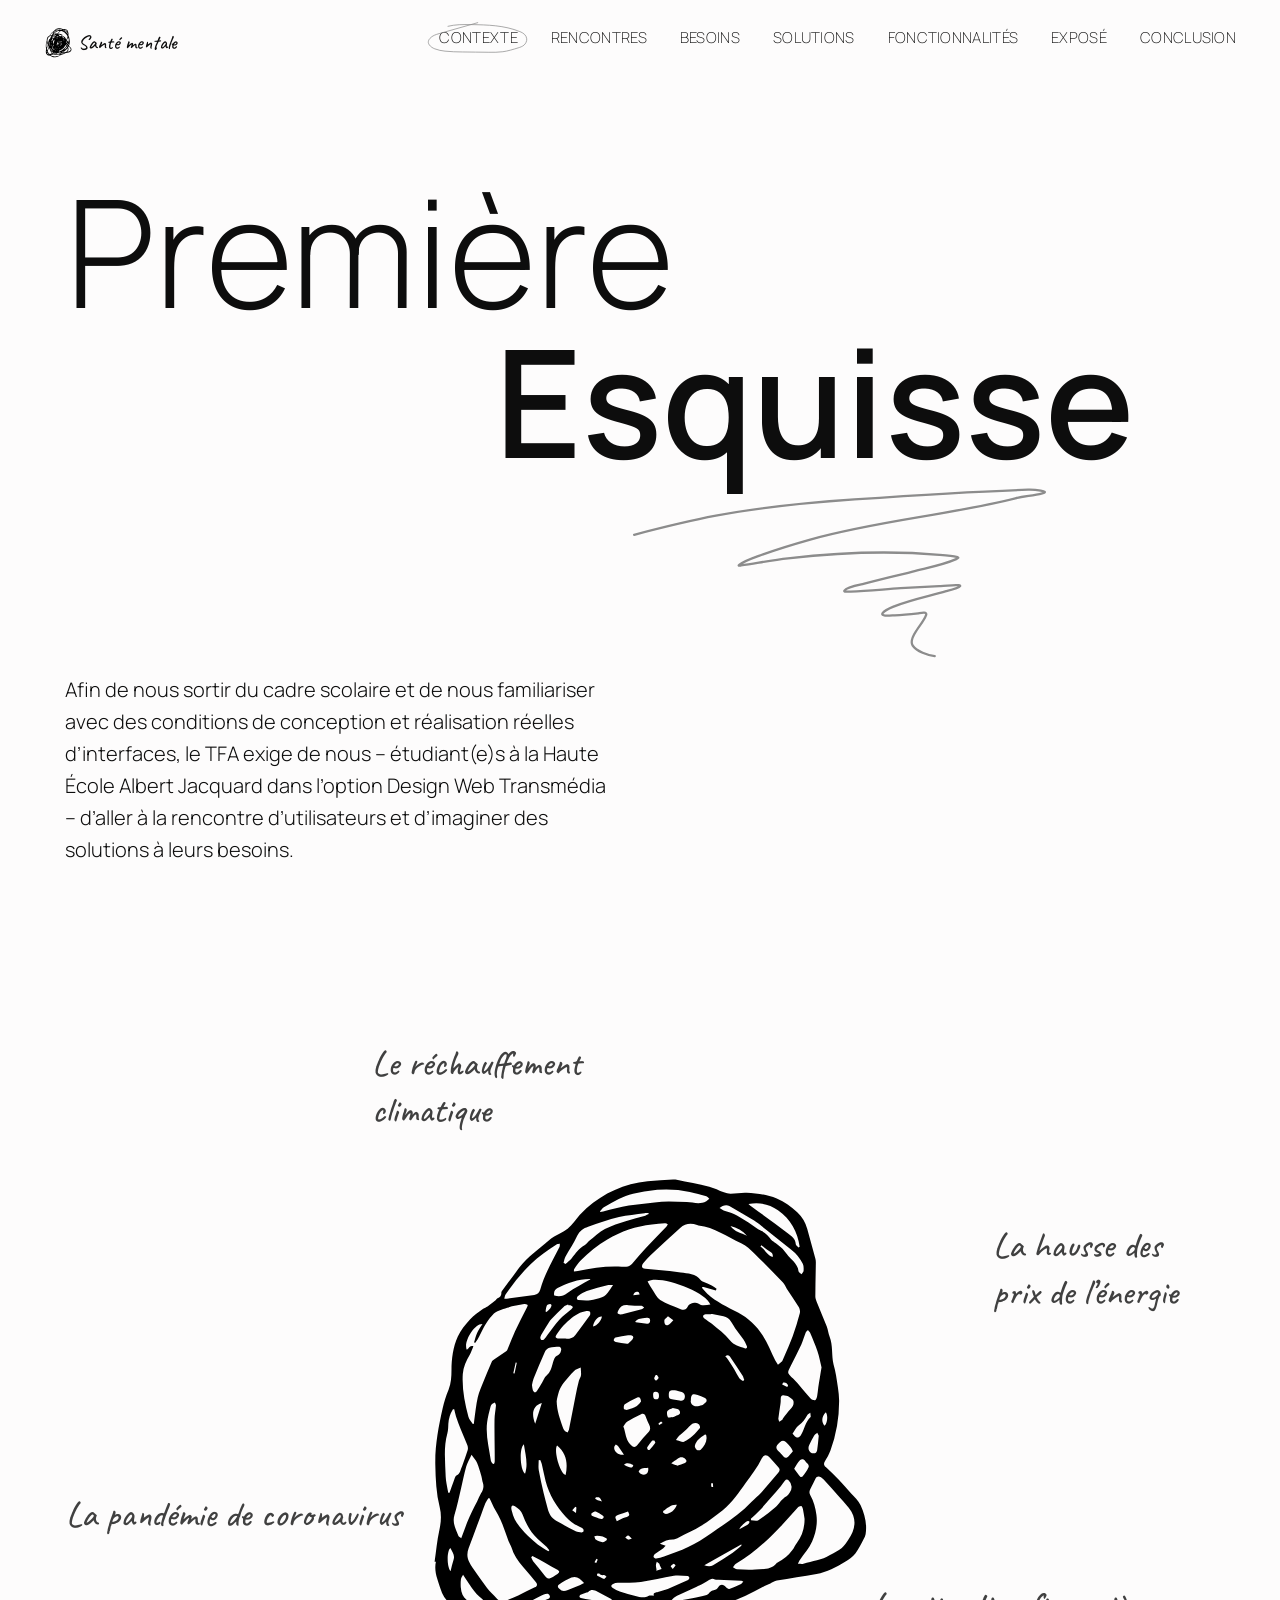
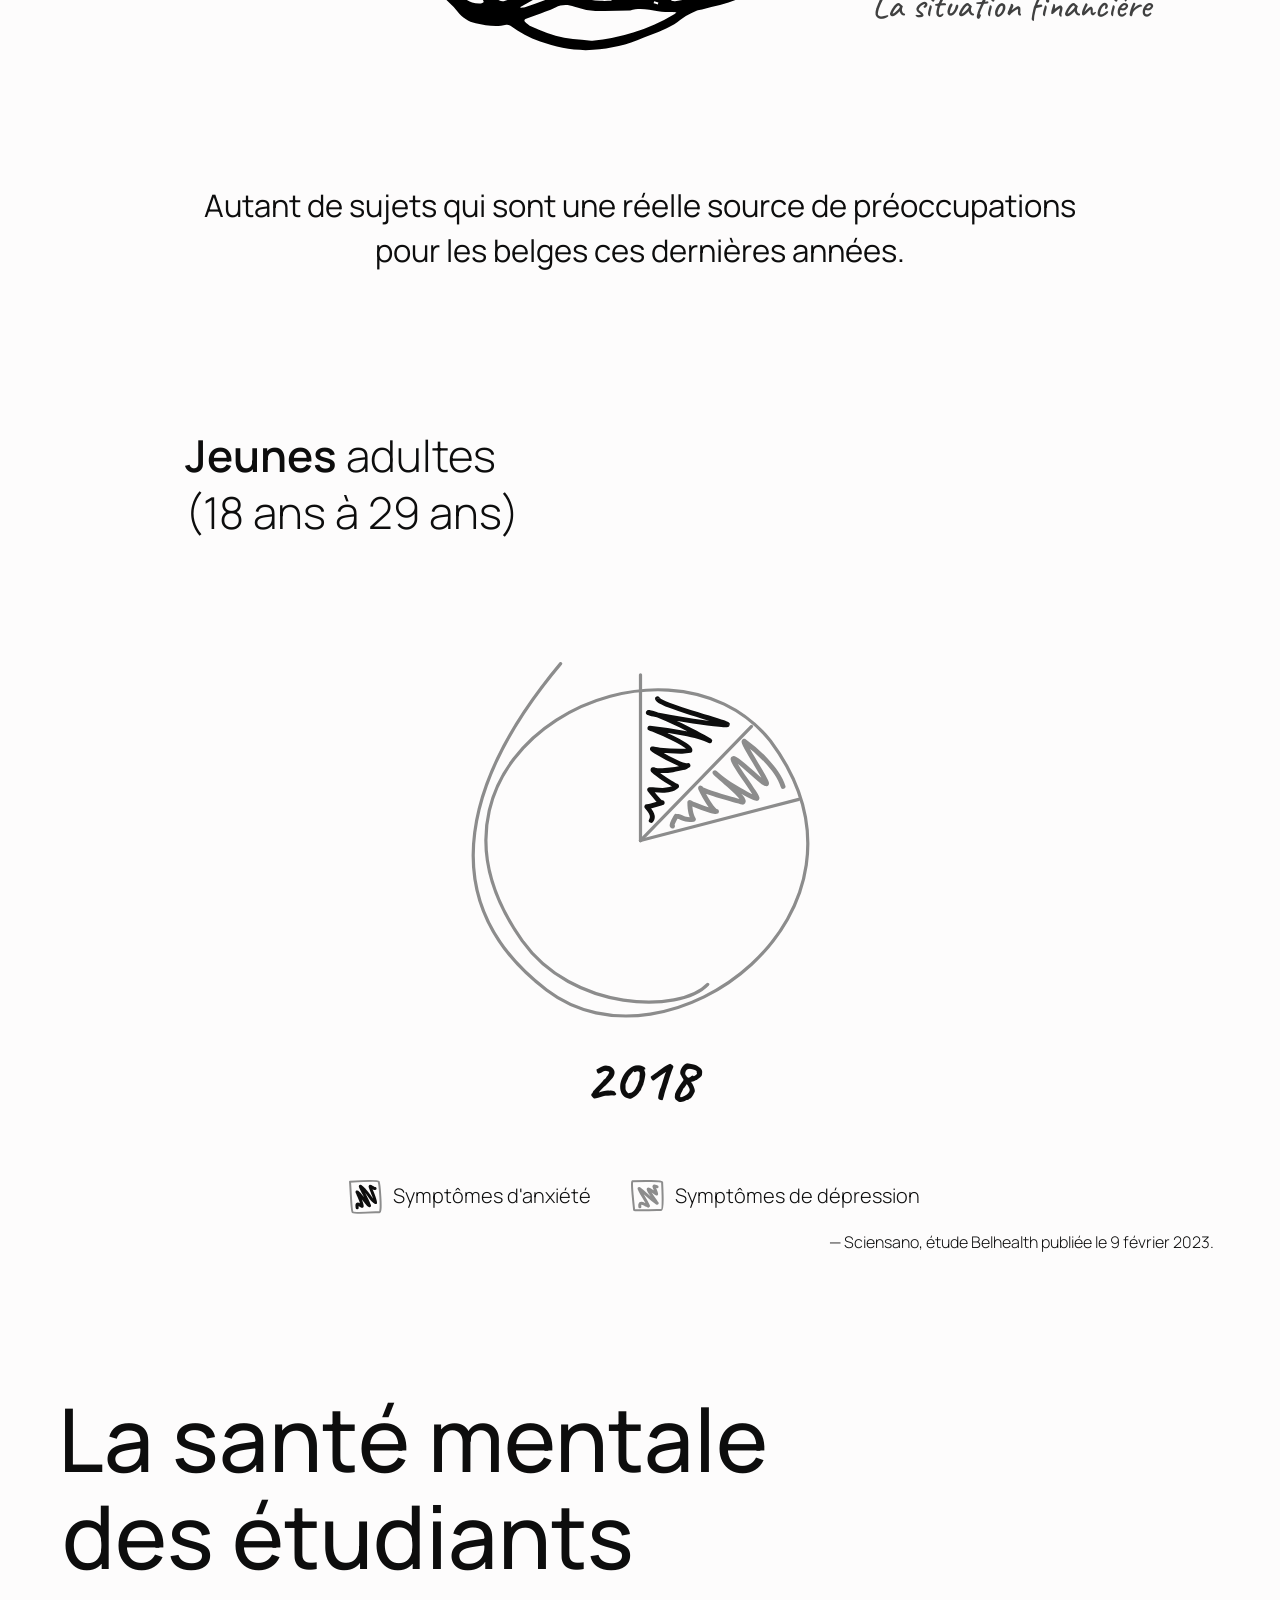
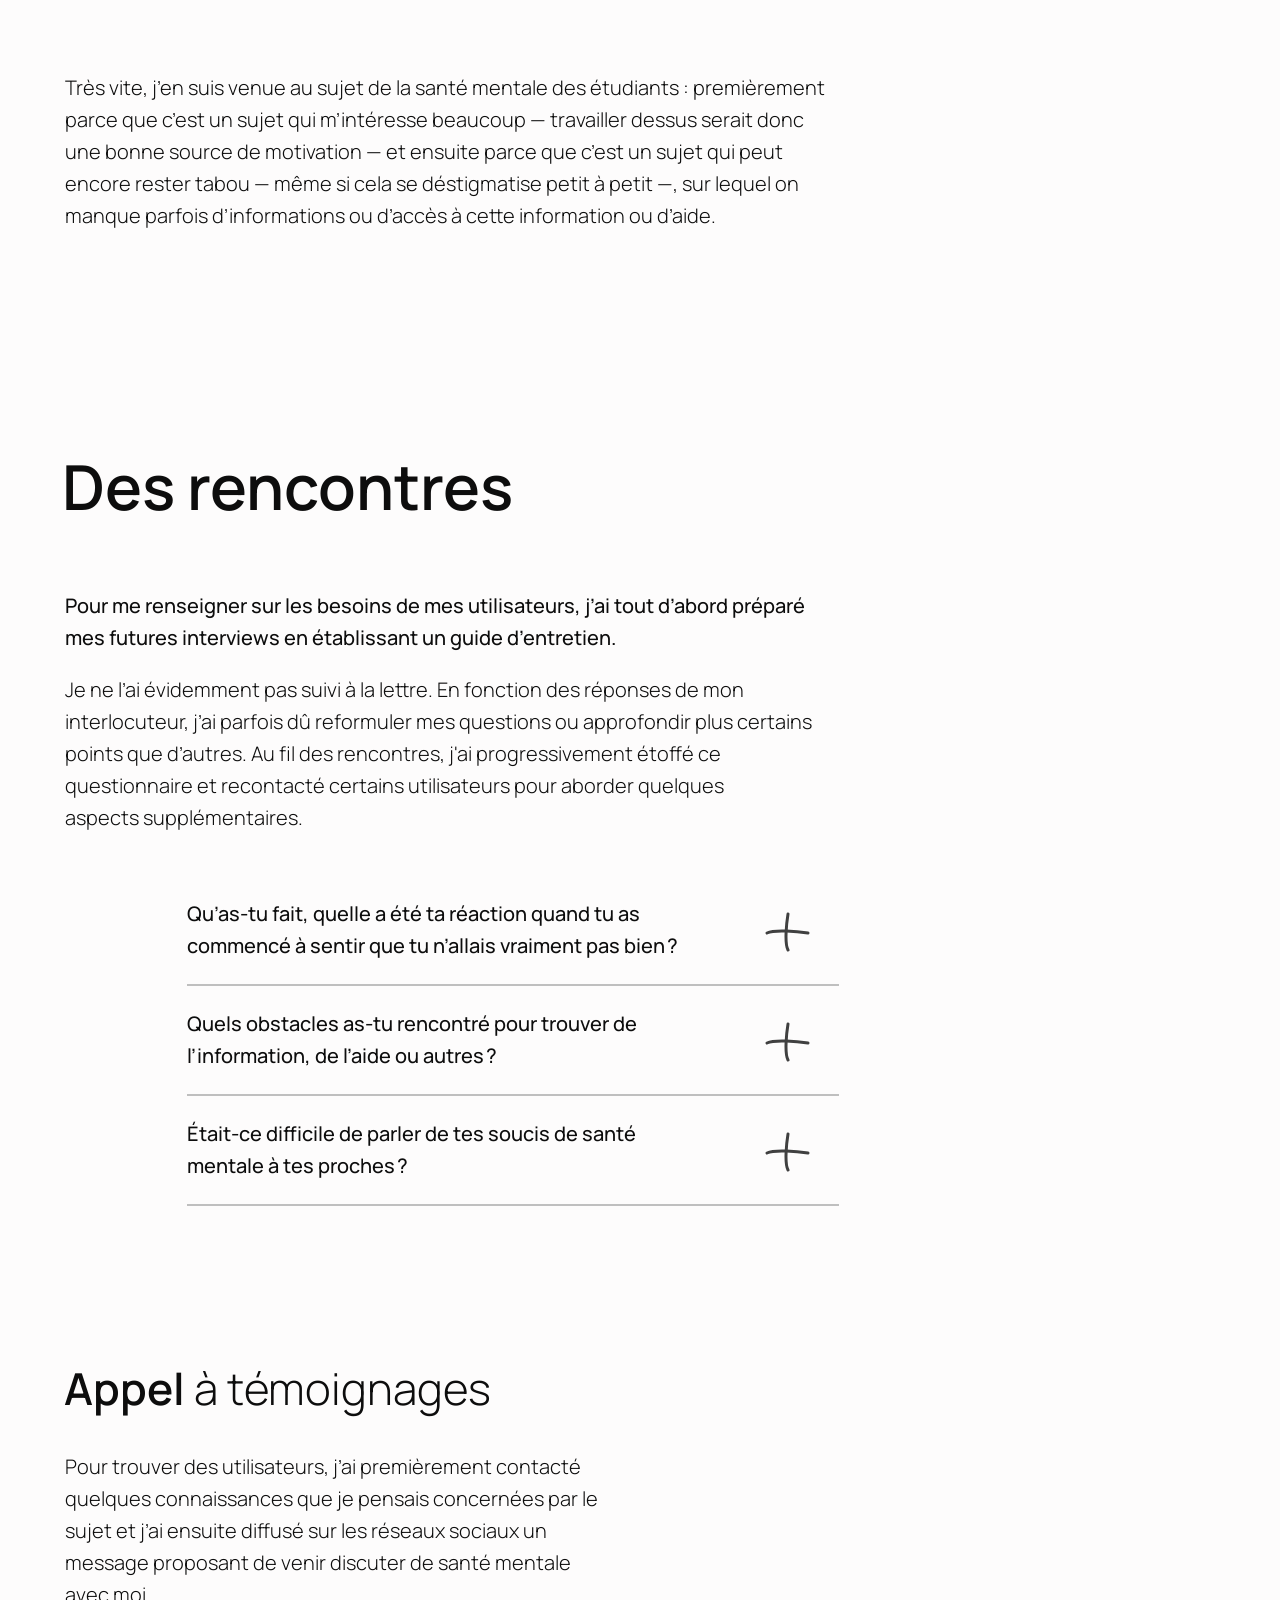
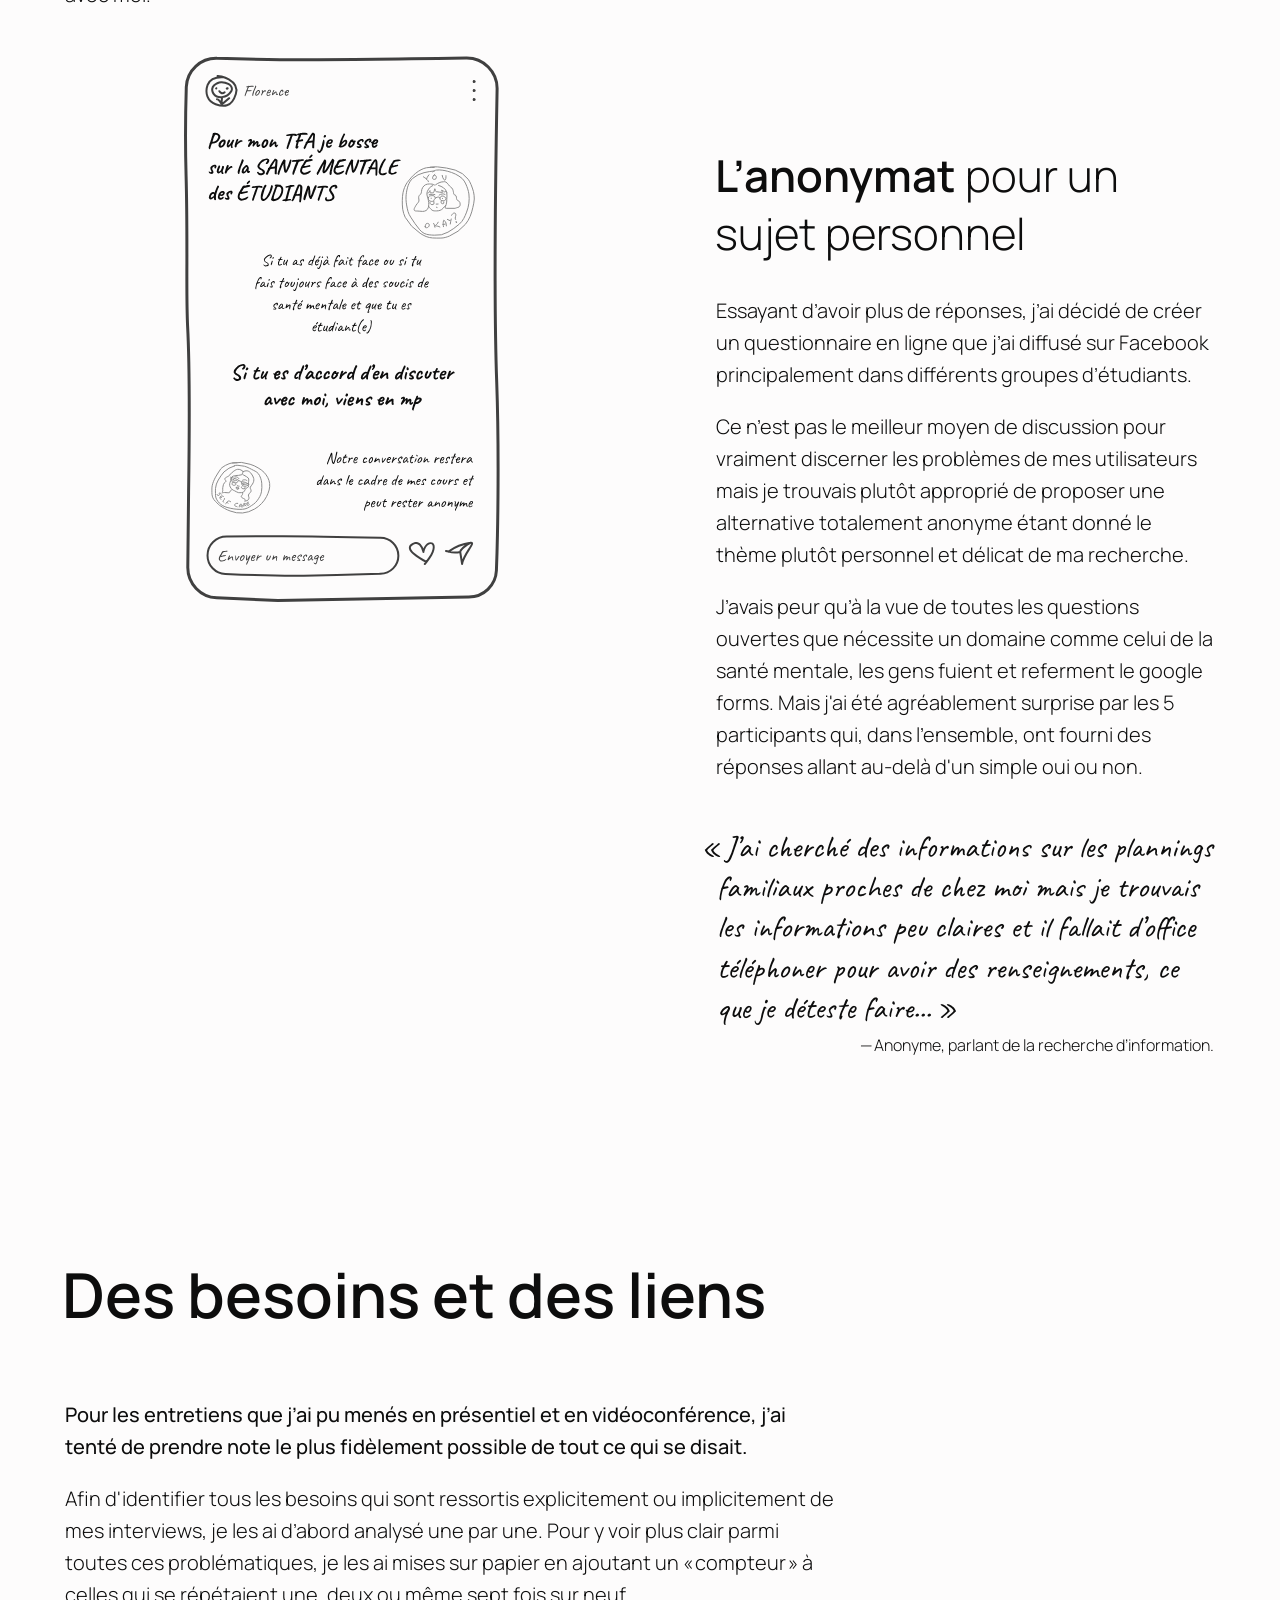
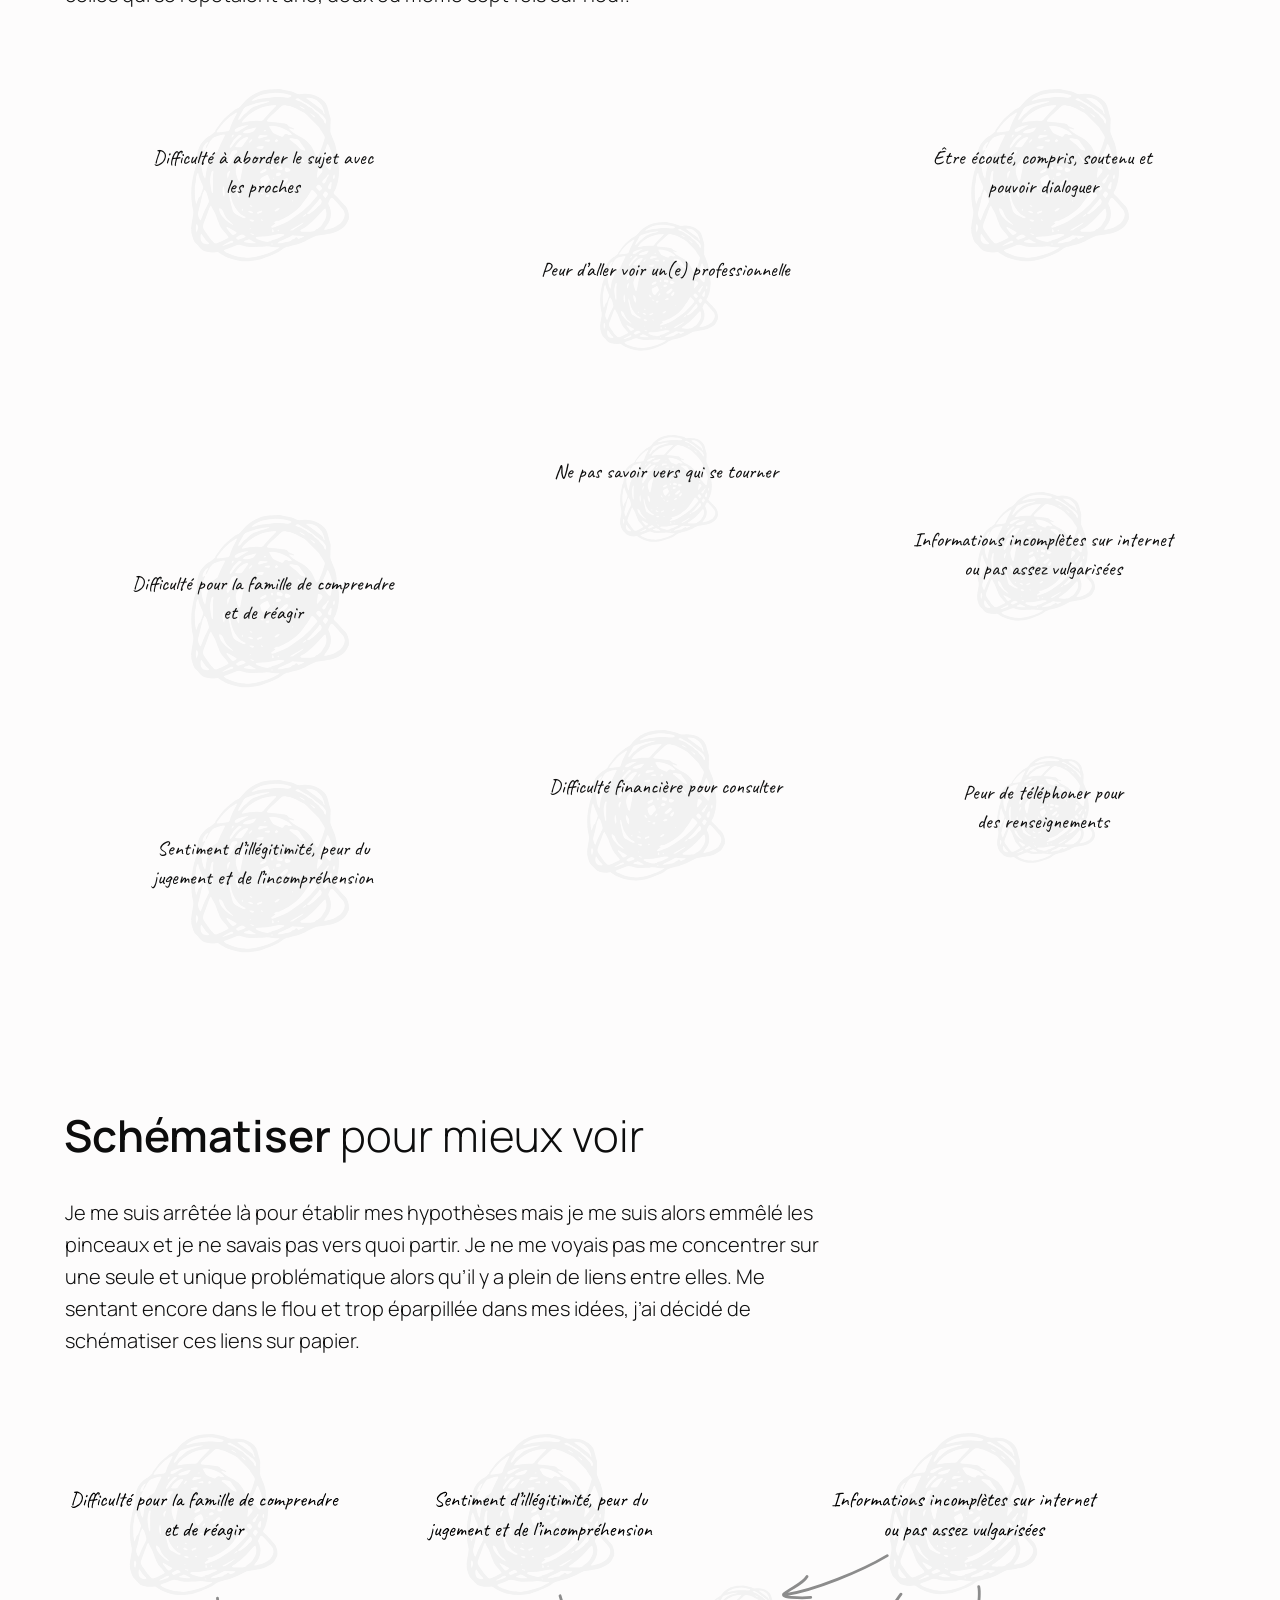
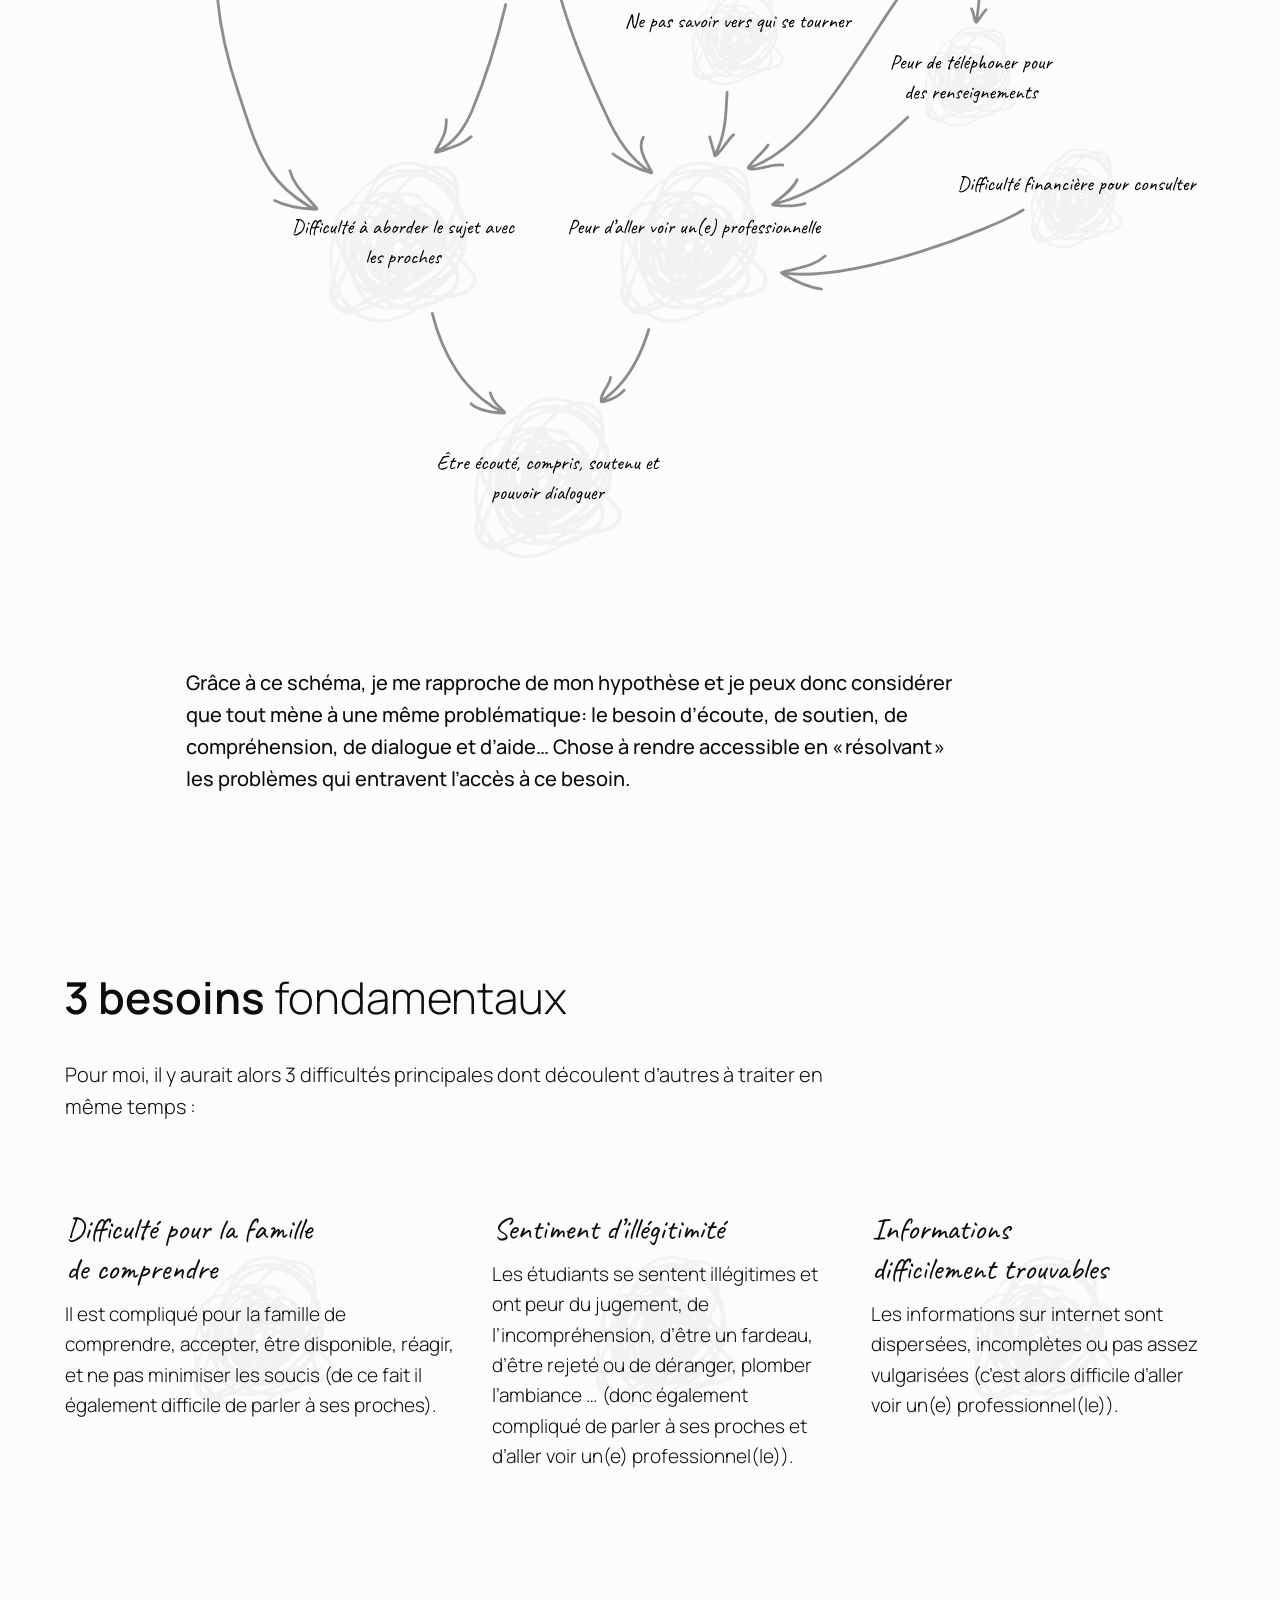
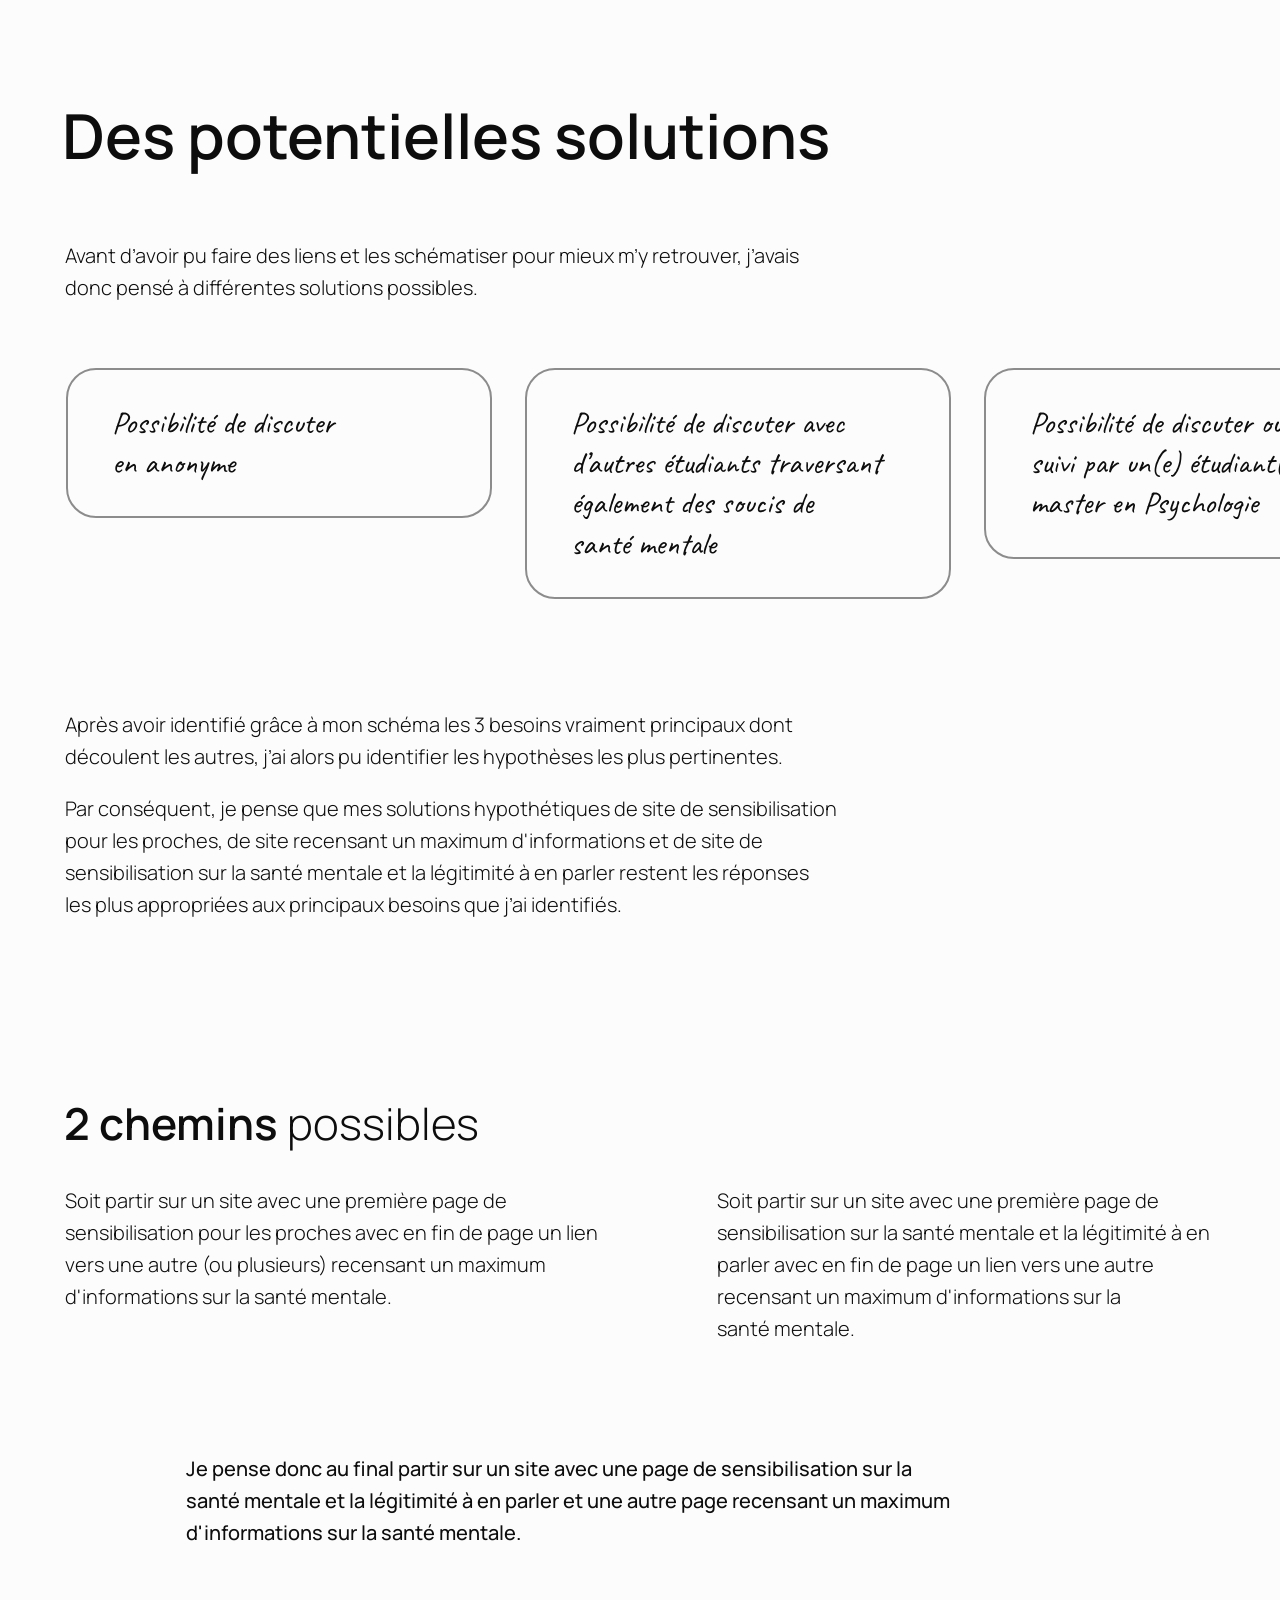
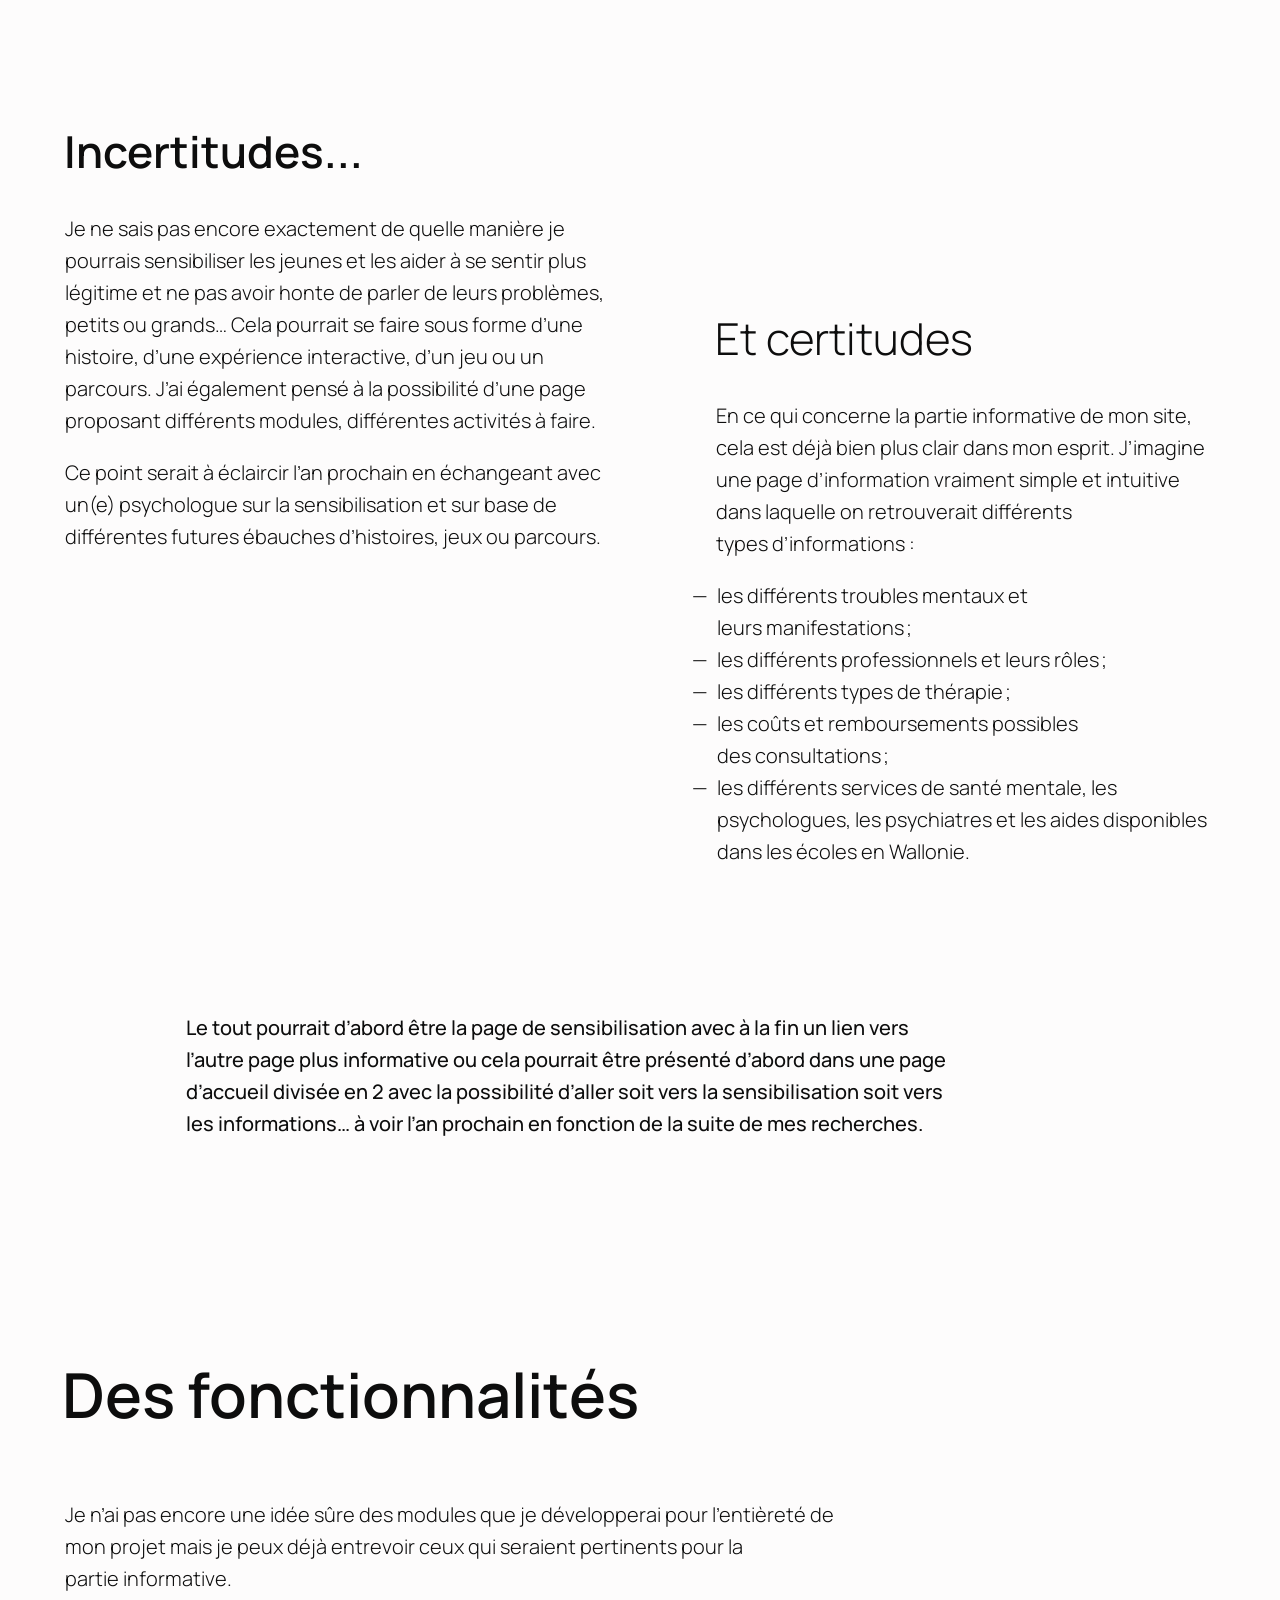
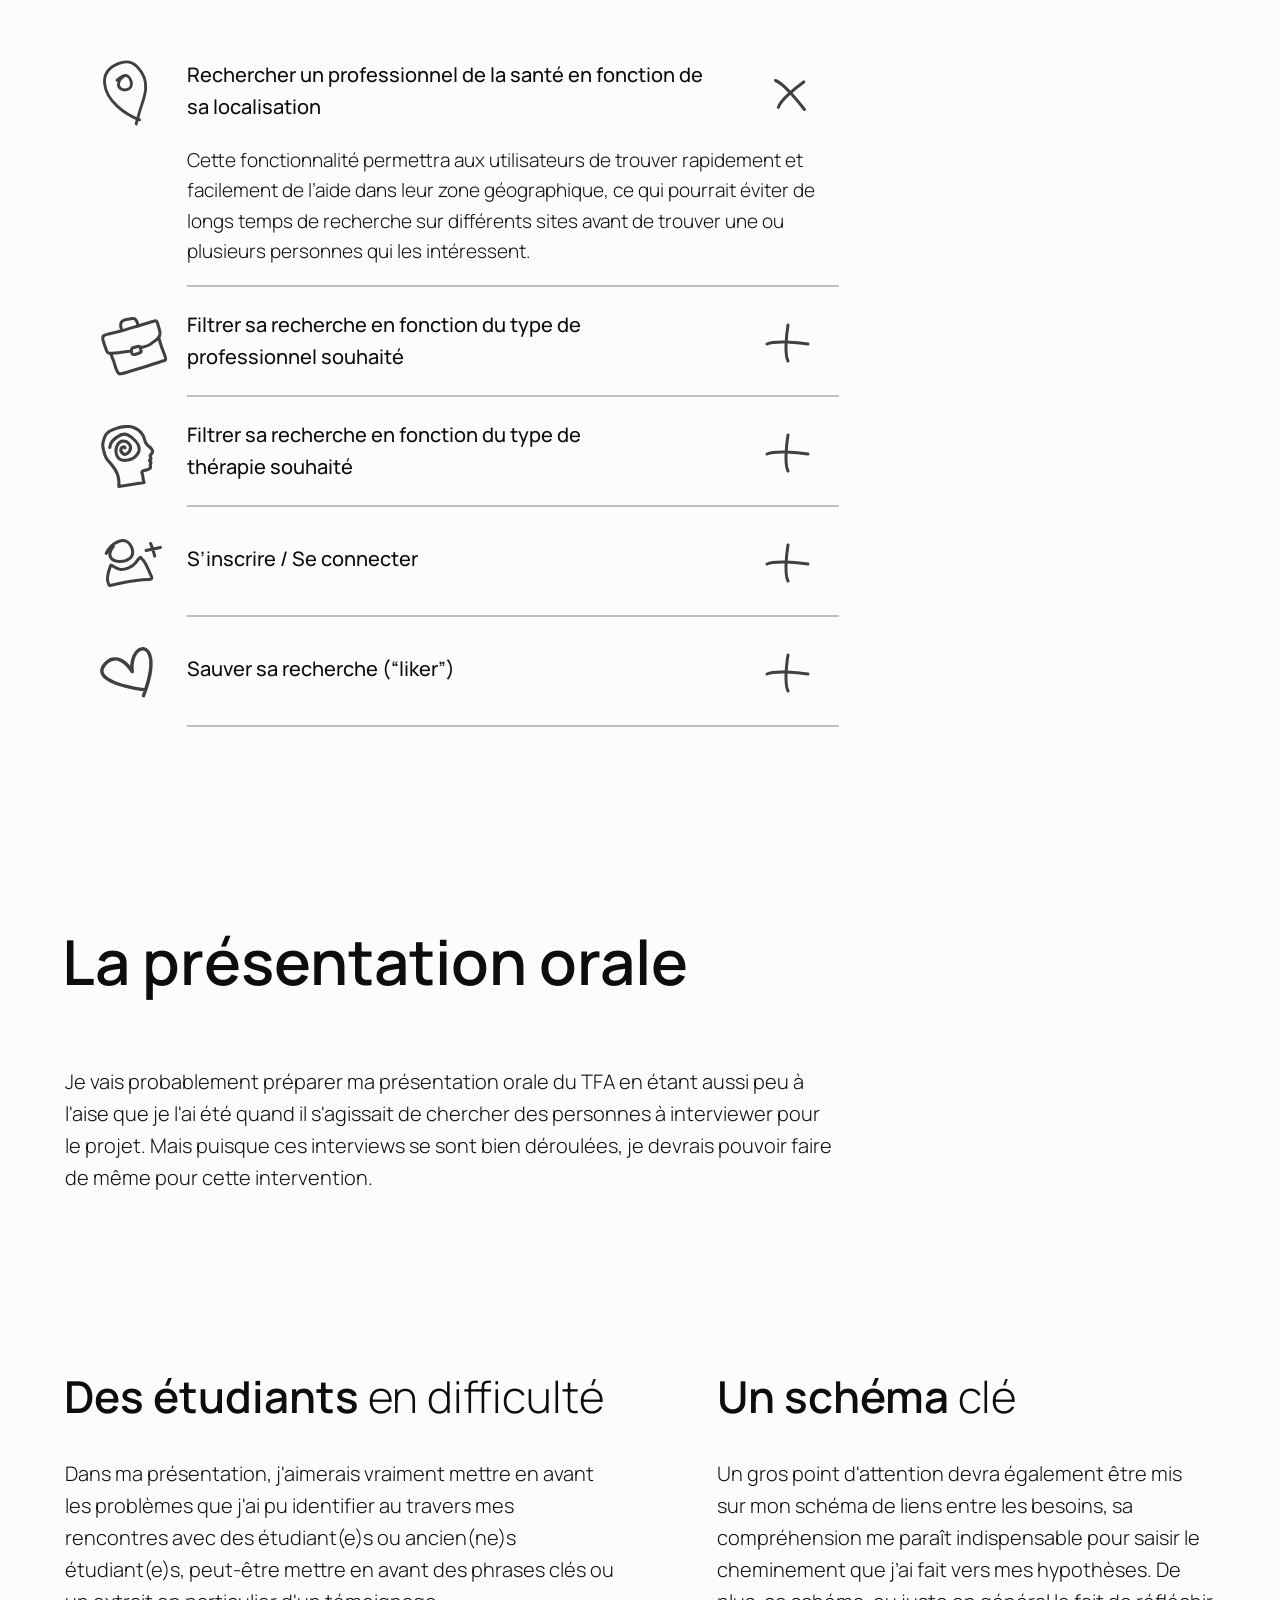
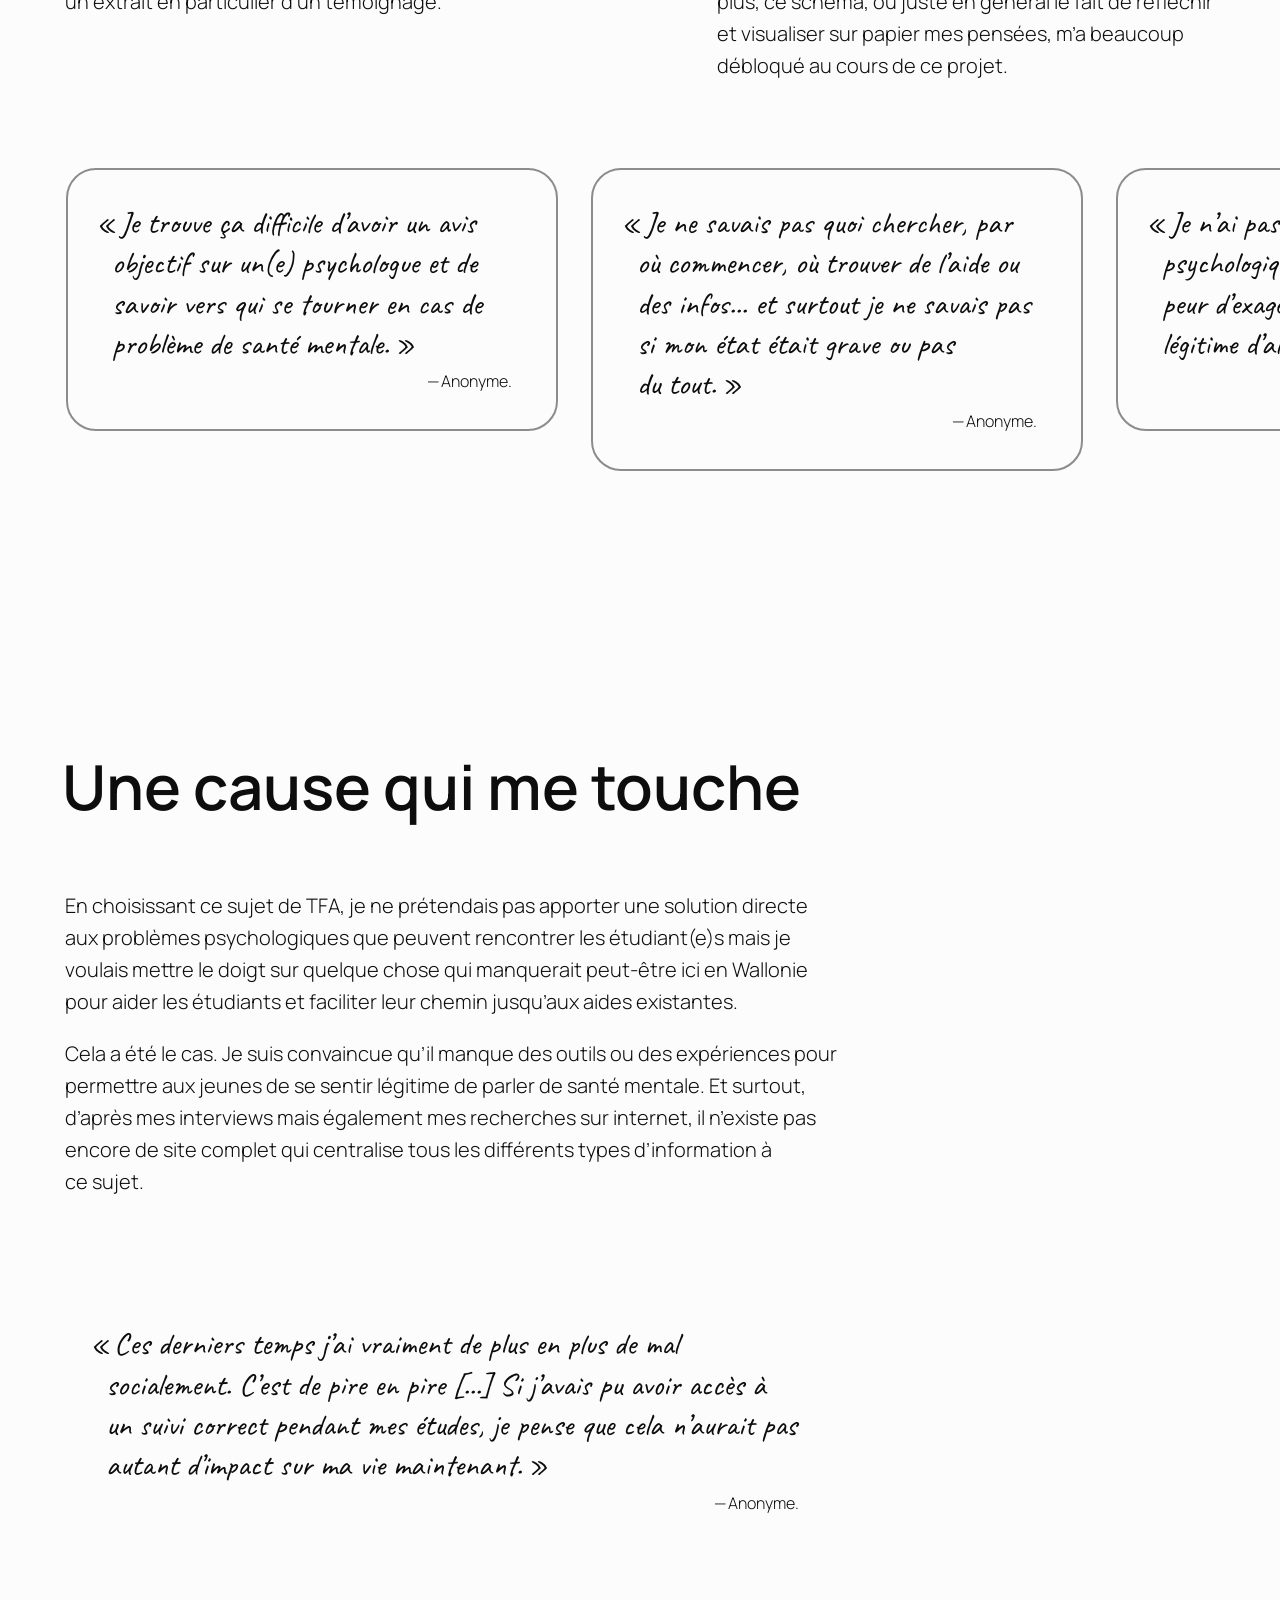
==== commit 82bbc35f: "graph anim" ====
--- a/src/index.html
+++ b/src/index.html
@@ -146,7 +146,7 @@
           </span>
         </h1>
 
-        <p class="txt txt--short d-grid-end05">Afin de nous sortir du cadre scolaire et de nous familiariser avec des conditions de conception et réalisation réelles d’interfaces, le TFA exige de nous – étudiant(e)s à la <a href="https://www.heaj.be/fr/">Haute École Albert Jacquard</a> dans l’option <a href="https://dwt.heaj.be/">Design Web Transmédia</a> – d’aller à la rencontre d’utilisateurs et d’imaginer des solutions à leurs&nbsp;besoins.</p>
+        <p class="txt txt--short d-grid-end05">Afin de nous sortir du cadre scolaire et de nous familiariser avec des conditions de conception et réalisation réelles d’interfaces, le TFA exige de nous – étudiant(e)s à la Haute École Albert Jacquard dans l’option Design Web Transmédia – d’aller à la rencontre d’utilisateurs et d’imaginer des solutions à leurs&nbsp;besoins.</p>
         <ul class="d-grid-end grid">
           <li class="d-grid-start03 d-grid-end05">Le réchauffement climatique</li>
           <li class="d-grid-start01 d-grid-end04">La pandémie de coronavirus</li>
@@ -164,12 +164,12 @@
           <svg class="graph" width="210" height="222" viewBox="0 0 210 222" fill="none" xmlns="http://www.w3.org/2000/svg">
               <g class="graph__container">
                 <g class="annee2" stroke-width="3" stroke-linecap="round">
-                  <path class="depression2" d="M184 155.19c-.3 4.24-.72 10.93-3.36 14.45-1.32 1.75-8.87-13.56-9.69-15.05-2.89-5.3-6.53 12.87-6.72 13.8-.44 2.15-.78 4.32-1.17 6.48-.3 1.68-.45 3.4-.92 5.03-.16.57-.42 1.76-.95 1.5-3.22-1.58-4-17.03-4.23-19.09-1.07-9.7-.48-7.7-.84-16.4-.27-6.33-2.25-.65-3.47 2.33a212.75 212.75 0 0 0-10.6 34.95c-.4 1.85-.2 6.44-1.77 5.38-.91-.61-1.37-1.74-1.84-2.74-2.3-4.77-5.37-13.74-6.77-18.34-2.67-8.72-4.14-17.49-6.18-26.33-.12-.55-.3-2.05-.6-1.57-.62 1.02-.46 2.35-.6 3.54-.32 2.85-.6 5.7-.79 8.57a594.75 594.75 0 0 0-1.27 41.28c0 2.79.28 5.58.08 8.35-.08.94.03 2.6-.9 2.67-1.24.08-2.17-1.37-2.84-2.42-4.07-6.43-6.76-15.22-7.82-22.52-2-13.81.25-26.92 1.9-40.54.2-1.66.68-3.37.34-5.01-.43-2.12-3.3 2.93-4.33 4.83-8.45 15.68-13.8 33.18-14.74 50.98-.16 3.16.42 9.4-1.4 1.9-2.07-8.64-3.82-17.37-5.64-26.07-.36-1.72-.77-6.58-1.6-5.03-2.44 4.56-2.73 12.25-3.66 17.2-.65 3.48-.67 10.52-2.74 13.77-1.88 2.97-5.55-3.79-5.82-4.26-2.2-3.77-2.91-8.11-4.96-11.86-.99-1.81-1.57 3.85-1.96 5.88-.97 5.05-1.18 10.44-3.14 15.15" stroke="#404040"/>
-                  <path class="anxiete2" d="M116.76 36.52c2.66-.62 5.33-1.18 8-1.73 7.05-1.44 14.67-3.77 21.92-3.77.5 0 1.46-.15 1.47.35.02.67-.88 1.03-1.42 1.43a43.4 43.4 0 0 1-4.02 2.52c-9.1 5.17-18.71 9.23-28.1 13.8-1.66.8-6.25 3.08-4.42 3.31 1.97.26 7.4-.78 8.32-.95a230.22 230.22 0 0 0 16.45-3.52c5.67-1.41 11.13-3.33 16.74-4.9 5.75-1.6-2.25 4.85-2.4 4.95-7.9 5.7-16.85 9.92-25.62 14.07-4.13 1.95-8.46 3.55-12.44 5.8-3.4 1.91 2.04.7 2.57.62 12.33-1.97 24.55-5.16 36.54-8.55 15.32-4.32 7.12-2.25 19.05-6.1.87-.27 1.75-.87 2.65-.7.4.09-.27.86-.6 1.1-9.26 7-21.26 11.63-31.67 16.32-3.31 1.5-21.88 9.5-26.74 11.87-3 1.46-8.8 3.88-1.53 3.15 7.83-.79 25.96-4.59 31.72-5.77 29.79-6.13 12.18-2.71 38.14-8.25 3.19-.68 6.34-1.55 9.57-1.92.58-.07 1.97.17 1.63.65-1 1.4-2.73 2.14-4.22 3-3.42 1.95-6.94 3.7-10.48 5.42-13.85 6.75-28.13 12.36-42.26 18.46-2.64 1.14-10.27 4.23-7.4 4.4 2.41.14 4.8-.5 7.2-.88 4.64-.73 9.27-1.6 13.9-2.47a1875.8 1875.8 0 0 0 46.23-9.52c1.77-.38 7.08-2.03 2.88.1-4.95 2.5-14.58 6.62-18.67 8.4-11.72 5.07-23.64 9.78-35.25 15.11-1.08.5-2.25.89-3.15 1.67-.2.19.33.57.6.58 2.79.05 13.6-1.68 14.6-1.85 11.75-1.96 23.4-4.45 35.1-6.72 1.76-.34 3.5-.78 5.3-.97.4-.05 1.28-.13 1.2.27-.16.73-1.02 1.12-1.6 1.57-1.48 1.15-3.05 2.17-4.58 3.23-5.98 4.12-12.09 8.01-18.17 11.96-1.04.68-2.11 1.32-3.1 2.08-.37.28-1.32.74-.95 1.02.58.45 1.47.05 2.2-.05 1.84-.24 3.67-.58 5.5-.95 6.75-1.35 13.54-3.81 20.37-4.7.34-.04 1.1-.01.97.3-.29.78-1.13 1.2-1.75 1.75a66.37 66.37 0 0 1-7.2 5.6c-1.08.76-6 3.17-6.74 4.85-.25.54.91.85 1.5.95 1.68.27 4.7.22 6.24.2 1.17-.02 9.1-1.61 8.25 1.35-.97 3.37-3.28 6.49-4.95 9.54" stroke="#0D0D0D"/>
+                  <path class="depression2" d="M184 155.19c-.3 4.24-.72 10.93-3.36 14.45-1.32 1.75-8.87-13.56-9.69-15.05-2.89-5.3-6.53 12.87-6.72 13.8-.44 2.15-.78 4.32-1.17 6.48-.3 1.68-.45 3.4-.92 5.03-.16.57-.42 1.76-.95 1.5-3.22-1.58-4-17.03-4.23-19.09-1.07-9.7-.48-7.7-.84-16.4-.27-6.33-2.25-.65-3.47 2.33a212.75 212.75 0 0 0-10.6 34.95c-.4 1.85-.2 6.44-1.77 5.38-.91-.61-1.37-1.74-1.84-2.74-2.3-4.77-5.37-13.74-6.77-18.34-2.67-8.72-4.14-17.49-6.18-26.33-.12-.55-.3-2.05-.6-1.57-.62 1.02-.46 2.35-.6 3.54-.32 2.85-.6 5.7-.79 8.57a594.75 594.75 0 0 0-1.27 41.28c0 2.79.28 5.58.08 8.35-.08.94.03 2.6-.9 2.67-1.24.08-2.17-1.37-2.84-2.42-4.07-6.43-6.76-15.22-7.82-22.52-2-13.81.25-26.92 1.9-40.54.2-1.66.68-3.37.34-5.01-.43-2.12-3.3 2.93-4.33 4.83-8.45 15.68-13.8 33.18-14.74 50.98-.16 3.16.42 9.4-1.4 1.9-2.07-8.64-3.82-17.37-5.64-26.07-.36-1.72-.77-6.58-1.6-5.03-2.44 4.56-2.73 12.25-3.66 17.2-.65 3.48-.67 10.52-2.74 13.77-1.88 2.97-5.55-3.79-5.82-4.26-2.2-3.77-2.91-8.11-4.96-11.86-.99-1.81-1.57 3.85-1.96 5.88-.97 5.05-1.18 10.44-3.14 15.15" stroke="#8C8C8C" pathLength="1"/>
+                  <path class="anxiete2" d="M116.76 36.52c2.66-.62 5.33-1.18 8-1.73 7.05-1.44 14.67-3.77 21.92-3.77.5 0 1.46-.15 1.47.35.02.67-.88 1.03-1.42 1.43a43.4 43.4 0 0 1-4.02 2.52c-9.1 5.17-18.71 9.23-28.1 13.8-1.66.8-6.25 3.08-4.42 3.31 1.97.26 7.4-.78 8.32-.95a230.22 230.22 0 0 0 16.45-3.52c5.67-1.41 11.13-3.33 16.74-4.9 5.75-1.6-2.25 4.85-2.4 4.95-7.9 5.7-16.85 9.92-25.62 14.07-4.13 1.95-8.46 3.55-12.44 5.8-3.4 1.91 2.04.7 2.57.62 12.33-1.97 24.55-5.16 36.54-8.55 15.32-4.32 7.12-2.25 19.05-6.1.87-.27 1.75-.87 2.65-.7.4.09-.27.86-.6 1.1-9.26 7-21.26 11.63-31.67 16.32-3.31 1.5-21.88 9.5-26.74 11.87-3 1.46-8.8 3.88-1.53 3.15 7.83-.79 25.96-4.59 31.72-5.77 29.79-6.13 12.18-2.71 38.14-8.25 3.19-.68 6.34-1.55 9.57-1.92.58-.07 1.97.17 1.63.65-1 1.4-2.73 2.14-4.22 3-3.42 1.95-6.94 3.7-10.48 5.42-13.85 6.75-28.13 12.36-42.26 18.46-2.64 1.14-10.27 4.23-7.4 4.4 2.41.14 4.8-.5 7.2-.88 4.64-.73 9.27-1.6 13.9-2.47a1875.8 1875.8 0 0 0 46.23-9.52c1.77-.38 7.08-2.03 2.88.1-4.95 2.5-14.58 6.62-18.67 8.4-11.72 5.07-23.64 9.78-35.25 15.11-1.08.5-2.25.89-3.15 1.67-.2.19.33.57.6.58 2.79.05 13.6-1.68 14.6-1.85 11.75-1.96 23.4-4.45 35.1-6.72 1.76-.34 3.5-.78 5.3-.97.4-.05 1.28-.13 1.2.27-.16.73-1.02 1.12-1.6 1.57-1.48 1.15-3.05 2.17-4.58 3.23-5.98 4.12-12.09 8.01-18.17 11.96-1.04.68-2.11 1.32-3.1 2.08-.37.28-1.32.74-.95 1.02.58.45 1.47.05 2.2-.05 1.84-.24 3.67-.58 5.5-.95 6.75-1.35 13.54-3.81 20.37-4.7.34-.04 1.1-.01.97.3-.29.78-1.13 1.2-1.75 1.75a66.37 66.37 0 0 1-7.2 5.6c-1.08.76-6 3.17-6.74 4.85-.25.54.91.85 1.5.95 1.68.27 4.7.22 6.24.2 1.17-.02 9.1-1.61 8.25 1.35-.97 3.37-3.28 6.49-4.95 9.54" stroke="#0D0D0D" pathLength="1"/>
                 </g>
                 <g class="annee1">
-                  <path class="depression1" d="m151.29 68.83 1.03-1.09a1.5 1.5 0 0 0-2.29 1.9l1.26-.81Zm17.27 18.41-.47 1.43c.43.14.9.08 1.3-.17l-.83-1.26Zm-16.3 5.68.17 1.5a1.5 1.5 0 0 0 .08-2.98l-.25 1.48Zm-16.61-5.68.89-1.2a1.5 1.5 0 0 0-2.4 1.2h1.5Zm2.27 10.57.22 1.48a1.5 1.5 0 0 0 1.04-2.3l-1.26.82Zm-10.74-1.96v-1.5c-.53 0-1.01.28-1.28.72l1.28.78Zm50.16-11.01.4 1.44-.4-1.44Zm-7.82-35.56.86-1.22-.38-.28h-.48v1.5Zm22.66 28.42a1.5 1.5 0 1 0 2.88-.82l-2.88.82Zm-67.65 25.8a1.5 1.5 0 0 0 .73-2.91l-.73 2.9Zm25.5-33.85c.17.25.41.51.63.73.23.24.52.51.85.81.66.6 1.51 1.34 2.47 2.17 1.94 1.67 4.33 3.7 6.59 5.74a58.96 58.96 0 0 1 5.64 5.62c.66.81 1.03 1.4 1.16 1.75.07.18.03.17.04.03.03-.2.17-.4.33-.51l1.64 2.5c.56-.36.91-.91 1-1.56.09-.57-.05-1.1-.2-1.52-.32-.83-.95-1.73-1.66-2.6a61.67 61.67 0 0 0-5.94-5.94c-2.3-2.07-4.73-4.13-6.64-5.78a118.7 118.7 0 0 1-3.15-2.82c-.2-.2-.25-.28-.25-.27l-2.5 1.65Zm19 16.17c-1.89-.63-8.18-2.28-13.94-3.98-2.93-.86-5.75-1.74-7.92-2.54-1.09-.4-1.98-.77-2.63-1.1-.32-.15-.55-.29-.7-.4-.19-.12-.16-.13-.09-.02l-2.51 1.64c.25.38.61.67.9.86a9 9 0 0 0 1.07.62c.79.39 1.8.8 2.92 1.21 2.27.84 5.17 1.74 8.11 2.6 5.98 1.77 12 3.34 13.85 3.96l.95-2.85Zm-25.28-8.04a3.52 3.52 0 0 0-.36-.46 1.63 1.63 0 0 0-.74-.4 1.5 1.5 0 0 0-1.8 1.18c-.06.31 0 .57 0 .6.03.16.08.3.1.36.11.31.35.82.64 1.42.6 1.22 1.56 3.06 2.68 4.98a54.14 54.14 0 0 0 3.64 5.58c.62.8 1.26 1.55 1.88 2.12.58.53 1.34 1.1 2.21 1.24l.5-2.96c.03 0-.2-.05-.68-.5-.45-.4-.96-.99-1.53-1.73a51.5 51.5 0 0 1-3.43-5.25 81.06 81.06 0 0 1-2.58-4.8c-.3-.6-.46-.98-.51-1.12l.02.1c0 .01.06.25 0 .54a1.49 1.49 0 0 1-2.58.7c-.01-.03 0-.02.03.04l2.51-1.64Zm8.33 13.65c-.14.02-.47.01-1.03-.08-.53-.08-1.18-.23-1.92-.42a80.64 80.64 0 0 1-9.86-3.52 18.62 18.62 0 0 1-2.73-1.37l-1.79 2.4c.65.49 1.91 1.1 3.32 1.72a83.6 83.6 0 0 0 10.3 3.67c.8.21 1.55.38 2.2.48.64.1 1.3.17 1.86.1l-.35-2.98Zm-17.94-4.19c0 5.88 1.22 9.38 2.53 11.39l2.51-1.64c-.9-1.38-2.03-4.26-2.03-9.75h-3Zm3.57 9.08c-2.86.42-4.47-.02-5.74-.54-1.2-.48-2.78-1.43-4.8-1.43v3c1.25 0 1.9.5 3.68 1.21 1.71.7 3.85 1.23 7.29.73l-.43-2.97Zm12.54-26.4c3.88 3.68 10.2 7.85 15.63 11.02 2.74 1.6 5.29 2.95 7.25 3.9.98.47 1.83.85 2.5 1.1a8.44 8.44 0 0 0 1.4.4c.14.01.41.03.72-.06l-.81-2.89a1.2 1.2 0 0 1 .38-.04h-.04l-.59-.2c-.55-.22-1.31-.55-2.26-1-1.87-.92-4.35-2.24-7.04-3.8-5.4-3.15-11.46-7.17-15.07-10.61l-2.07 2.17Zm27.5 16.36c.68-.19 1.04-.74 1.15-1.23.08-.38.02-.72-.02-.89a5.36 5.36 0 0 0-.44-1.14 34.6 34.6 0 0 0-1.72-2.9c-1.47-2.3-3.55-5.3-5.6-8.3-2.06-3-4.08-6-5.46-8.29a23.02 23.02 0 0 1-1.6-3.08l-.03-.14v.08a1 1 0 0 1-.04.23c-.06.23-.24.52-.58.71l-1.47-2.6c-.98.54-.93 1.6-.9 1.92.06.45.22.9.4 1.32.34.85.94 1.92 1.65 3.1 1.44 2.4 3.5 5.45 5.56 8.45 2.06 3.02 4.1 5.98 5.54 8.22a31.64 31.64 0 0 1 1.72 2.97l.05.12-.02-.1c0-.06 0-.17.03-.32.08-.38.38-.85.97-1.02l.8 2.9ZM163.4 61.33c-.44.26-.8.1-.63.14.08.03.25.1.55.27.58.34 1.36.9 2.32 1.65 1.91 1.5 4.3 3.59 6.7 5.7 2.4 2.1 4.8 4.24 6.66 5.75.92.75 1.77 1.39 2.45 1.8.32.2.7.4 1.08.52.19.05.49.12.83.08a1.7 1.7 0 0 0 1.19-.68l-2.42-1.77c.26-.37.64-.5.9-.53.2-.02.34.02.35.02 0 0-.1-.04-.37-.2-.5-.3-1.22-.84-2.13-1.57-1.8-1.46-4.14-3.54-6.55-5.66-2.39-2.11-4.85-4.26-6.84-5.82-.98-.78-1.9-1.44-2.67-1.88a5.81 5.81 0 0 0-1.17-.55 2.17 2.17 0 0 0-1.72.12l1.47 2.61Zm21.15 15.23c.31-.43.34-.9.33-1.11 0-.26-.05-.5-.1-.68-.1-.38-.26-.8-.46-1.24-.39-.89-.99-2.03-1.7-3.3-1.43-2.58-3.4-5.86-5.33-9.06-1.93-3.22-3.8-6.35-5.06-8.68a24.83 24.83 0 0 1-1.3-2.66c-.12-.33-.11-.4-.11-.32 0 .02.02.32-.2.66-.3.45-.77.61-1.12.61l.01-3c-.48 0-1.05.2-1.4.75-.29.43-.3.87-.29 1.08.02.45.17.91.3 1.27.3.79.83 1.85 1.47 3.03 1.3 2.4 3.2 5.6 5.13 8.8 1.94 3.23 3.88 6.46 5.28 8.97.7 1.26 1.25 2.3 1.58 3.06.17.38.26.64.3.78v-.02c0-.04 0-.37.25-.71l2.42 1.77ZM168.65 50.5A97.06 97.06 0 0 1 181.83 62c4.75 5 8.88 10.6 10.34 15.7l2.89-.82c-1.67-5.84-6.22-11.86-11.06-16.94a99.98 99.98 0 0 0-13.62-11.88l-1.73 2.44ZM125.9 95.07c-.62 1-1.49 2.56-2.08 3.92a9.1 9.1 0 0 0-.65 2c-.05.3-.1.75.03 1.2.16.55.58 1.12 1.33 1.3l.73-2.9c.49.12.75.5.83.78.05.18.01.25.04.11.04-.25.18-.7.44-1.3a31.8 31.8 0 0 1 1.89-3.54l-2.56-1.57Z" fill="#404040"/>
-                  <path class="anxiete1" d="m110.79 41.16.16-1.5a1.5 1.5 0 0 0-.6 2.93l.44-1.43Zm24.95 13.87.35 1.45c.51-.12.92-.5 1.08-1l-1.43-.45Zm-1.16 9.32.95 1.15a1.5 1.5 0 0 0-1.51-2.55l.56 1.4Zm-7.09 12.84.99 1.13a1.5 1.5 0 0 0-.54-2.56l-.45 1.43Zm-16.85 2.2-.15-1.5a1.5 1.5 0 0 0-1 2.47l1.15-.97Zm37.46-30.37-.72 1.32a1.5 1.5 0 0 0 1.51-2.59l-.8 1.27Zm-38.15-17.66.24 1.49-.24-1.49Zm49.1 7.42 1.36.62a1.5 1.5 0 0 0-.62-1.92l-.74 1.3ZM116.97 22.3a1.5 1.5 0 1 0-2.77 1.16l2.77-1.16Zm1.44 65.21.36 1.46-.36-1.46ZM108.87 90v-1.5a1.5 1.5 0 0 0-1.12 2.5l1.12-1Zm1.54 7.7a1.5 1.5 0 1 0 2.57 1.54l-2.57-1.54Zm-.06-55.1c1.28.4 7.7 2.97 13.7 5.89 3 1.45 5.8 2.96 7.8 4.3 1 .67 1.7 1.25 2.13 1.71.2.23.28.37.3.42.03.04-.05-.1.03-.33l2.86.9a2.5 2.5 0 0 0-.13-1.76c-.2-.47-.52-.89-.84-1.25-.66-.72-1.61-1.46-2.68-2.18a71.7 71.7 0 0 0-8.16-4.5 152.13 152.13 0 0 0-14.13-6.07l-.89 2.87Zm25.03 10.98c-.93.23-2.58.36-4.7.4a115.42 115.42 0 0 1-13.5-.7c-1.98-.23-3.41-.47-4.06-.67l-.89 2.86c.95.3 2.65.56 4.6.79a118.36 118.36 0 0 0 13.9.72 27.2 27.2 0 0 0 5.36-.49l-.7-2.91Zm-22.26-.97c-.13-.04-.32-.1-.53-.12-.1 0-.3-.02-.55.04a1.54 1.54 0 0 0-.82 2.5c.12.15.26.28.35.36.38.33 1.07.8 1.87 1.3a111.18 111.18 0 0 0 15.22 7.9c1.27.51 2.47.92 3.5 1.15.51.12 1.02.2 1.49.22.45.02.99-.01 1.49-.21l-1.12-2.79c.05-.02 0 .02-.24 0a5.52 5.52 0 0 1-.96-.14c-.81-.19-1.85-.53-3.06-1.01a107.9 107.9 0 0 1-14.71-7.65c-.82-.52-1.32-.87-1.52-1.04-.05-.04-.02-.03.03.04a1.46 1.46 0 0 1 .16 1.46 1.46 1.46 0 0 1-1.42.86c-.1-.01-.14-.03-.07 0l.89-2.87Zm20.5 10.59c-.1.08-.38.25-.94.47-.53.22-1.22.44-2.03.66-1.62.44-3.65.86-5.78 1.18-2.12.31-4.31.52-6.25.57-1.97.04-3.55-.1-4.52-.4l-.9 2.86c1.46.45 3.43.58 5.49.54a54.3 54.3 0 0 0 6.63-.6c2.21-.34 4.37-.77 6.12-1.26.88-.24 1.68-.5 2.35-.76a6.7 6.7 0 0 0 1.74-.95l-1.9-2.31Zm-19.52 2.48c-.33-.1-.72-.2-1.09-.21-.17 0-.51 0-.88.19-.46.23-.81.7-.87 1.27-.04.45.1.8.18.96.1.18.2.34.3.45.18.24.42.48.66.7.97.9 2.7 2.2 4.58 3.5a127.8 127.8 0 0 0 5.85 3.83c.9.56 1.75 1.05 2.44 1.43.66.36 1.3.69 1.78.83l.89-2.86a9.32 9.32 0 0 1-1.22-.6 56.3 56.3 0 0 1-2.32-1.35 124.4 124.4 0 0 1-5.7-3.74 45.3 45.3 0 0 1-4.26-3.23c-.2-.19-.3-.3-.34-.36l.04.07a1.4 1.4 0 0 1-.64 1.77c-.29.15-.53.14-.55.14-.07 0-.02-.01.26.07l.89-2.86Zm12.4 10.4c-2.01 1.75-4.86 2.22-7.93 2.2-1.52-.02-3-.15-4.38-.27-1.32-.1-2.66-.2-3.7-.1l.3 2.98c.71-.07 1.75 0 3.16.11 1.34.11 2.94.26 4.59.27 3.25.03 7.06-.42 9.94-2.94l-1.98-2.26Zm-15.87-33.42c6.16.67 13.8 1.72 20.7 3.06 6.98 1.35 12.99 2.94 16.04 4.63l1.45-2.63c-3.53-1.94-9.98-3.6-16.92-4.95a269.2 269.2 0 0 0-20.95-3.1l-.32 2.99Zm38.26 5.1c-4.3-2.7-13.1-7.26-21.2-11.09a203.63 203.63 0 0 0-11.07-4.89 51.86 51.86 0 0 0-4.03-1.44c-.55-.17-1.06-.3-1.5-.38-.42-.08-.91-.14-1.37-.07l.47 2.97c-.06 0 .02-.01.35.05.3.05.7.15 1.19.3.98.3 2.27.76 3.78 1.36a201.1 201.1 0 0 1 10.9 4.82c8.06 3.8 16.74 8.32 20.9 10.91l1.58-2.54Zm-39.17-17.87c-.09.02-.33.06-.57.19a1.52 1.52 0 0 0-.42 2.4 2.23 2.23 0 0 0 .66.45c.33.15.84.3 1.38.43 1.16.3 2.94.69 5.14 1.12 4.41.87 10.58 1.97 16.87 3 6.28 1.01 12.7 1.96 17.62 2.53 2.45.28 4.56.48 6.1.54.76.03 1.44.03 1.96-.02.26-.03.55-.07.82-.16.17-.06.82-.27 1.13-.96l-2.73-1.24c.14-.3.35-.48.46-.55.11-.07.2-.1.21-.1l-.18.02c-.32.03-.83.04-1.55.01a83.72 83.72 0 0 1-5.88-.52c-4.85-.57-11.22-1.5-17.48-2.52a527.2 527.2 0 0 1-16.76-2.97c-2.2-.44-3.92-.8-4.98-1.08a8.37 8.37 0 0 1-.93-.27c-.01-.01.04.01.13.07a1.45 1.45 0 0 1 .57.86 1.47 1.47 0 0 1-.74 1.6 1.28 1.28 0 0 1-.36.14l-.47-2.97Zm50.07 7.6c-.71-.4-1.92-.87-3.36-1.37-1.48-.52-3.33-1.1-5.41-1.75-4.28-1.32-9.17-2.76-14.3-4.35a214.84 214.84 0 0 1-13.69-4.62 40.15 40.15 0 0 1-4.53-2.03 8.8 8.8 0 0 1-1.24-.8c-.3-.24-.33-.34-.3-.26l-2.76 1.16c.26.61.74 1.08 1.17 1.44.47.37 1.04.74 1.68 1.09 1.28.7 2.97 1.45 4.89 2.2 3.85 1.5 8.85 3.13 13.89 4.69 4.93 1.53 10.28 3.1 14.3 4.35 2.08.64 3.89 1.21 5.32 1.71 1.47.51 2.42.9 2.85 1.14l1.49-2.6Zm-50.3 42.88c1.43 1.7 3.18 3.89 4.6 5.51.73.83 1.44 1.58 2.07 2.13.31.26.65.53 1 .72.3.15.91.42 1.61.25l-.73-2.91c.42-.1.66.07.54 0a2.87 2.87 0 0 1-.46-.34c-.47-.4-1.07-1.03-1.77-1.83-1.43-1.62-3.02-3.63-4.57-5.47l-2.29 1.94Zm9.28 8.6h.06-.05a1.43 1.43 0 0 1-.52 0c-.04-.01-.54-.09-.9-.56-.15-.24-.3-.78-.3-1.06.03-.21.16-.56.23-.69.15-.22.33-.35.37-.38a1.58 1.58 0 0 1 .32-.17c.02-.01.03-.01 0 0l-.7.21a164.21 164.21 0 0 1-6.48 1.78 31.9 31.9 0 0 1-1.78.38l-.15.02v3c.34 0 .78-.08 1.16-.15l1.48-.33a117.57 117.57 0 0 0 7.57-2.12l.2-.1a1.44 1.44 0 0 0 .52-.48c.07-.13.2-.47.24-.69 0-.28-.16-.81-.3-1.05-.37-.47-.87-.55-.91-.56-.23-.04-.42-.02-.42-.02l-.12.01-.1.02-.15.04.73 2.9ZM107.75 91c1.57 1.74 2.48 3.06 2.87 4.14.35.97.28 1.73-.21 2.56l2.57 1.54a5.7 5.7 0 0 0 .46-5.12c-.6-1.65-1.84-3.33-3.45-5.13l-2.23 2Z" fill="#0D0D0D"/>
+                  <path class="depression1" d="m151.29 68.83 1.03-1.09a1.5 1.5 0 0 0-2.29 1.9l1.26-.81Zm17.27 18.41-.47 1.43c.43.14.9.08 1.3-.17l-.83-1.26Zm-16.3 5.68.17 1.5a1.5 1.5 0 0 0 .08-2.98l-.25 1.48Zm-16.61-5.68.89-1.2a1.5 1.5 0 0 0-2.4 1.2h1.5Zm2.27 10.57.22 1.48a1.5 1.5 0 0 0 1.04-2.3l-1.26.82Zm-10.74-1.96v-1.5c-.53 0-1.01.28-1.28.72l1.28.78Zm50.16-11.01.4 1.44-.4-1.44Zm-7.82-35.56.86-1.22-.38-.28h-.48v1.5Zm22.66 28.42a1.5 1.5 0 1 0 2.88-.82l-2.88.82Zm-67.65 25.8a1.5 1.5 0 0 0 .73-2.91l-.73 2.9Zm25.5-33.85c.17.25.41.51.63.73.23.24.52.51.85.81.66.6 1.51 1.34 2.47 2.17 1.94 1.67 4.33 3.7 6.59 5.74a58.96 58.96 0 0 1 5.64 5.62c.66.81 1.03 1.4 1.16 1.75.07.18.03.17.04.03.03-.2.17-.4.33-.51l1.64 2.5c.56-.36.91-.91 1-1.56.09-.57-.05-1.1-.2-1.52-.32-.83-.95-1.73-1.66-2.6a61.67 61.67 0 0 0-5.94-5.94c-2.3-2.07-4.73-4.13-6.64-5.78a118.7 118.7 0 0 1-3.15-2.82c-.2-.2-.25-.28-.25-.27l-2.5 1.65Zm19 16.17c-1.89-.63-8.18-2.28-13.94-3.98-2.93-.86-5.75-1.74-7.92-2.54-1.09-.4-1.98-.77-2.63-1.1-.32-.15-.55-.29-.7-.4-.19-.12-.16-.13-.09-.02l-2.51 1.64c.25.38.61.67.9.86a9 9 0 0 0 1.07.62c.79.39 1.8.8 2.92 1.21 2.27.84 5.17 1.74 8.11 2.6 5.98 1.77 12 3.34 13.85 3.96l.95-2.85Zm-25.28-8.04a3.52 3.52 0 0 0-.36-.46 1.63 1.63 0 0 0-.74-.4 1.5 1.5 0 0 0-1.8 1.18c-.06.31 0 .57 0 .6.03.16.08.3.1.36.11.31.35.82.64 1.42.6 1.22 1.56 3.06 2.68 4.98a54.14 54.14 0 0 0 3.64 5.58c.62.8 1.26 1.55 1.88 2.12.58.53 1.34 1.1 2.21 1.24l.5-2.96c.03 0-.2-.05-.68-.5-.45-.4-.96-.99-1.53-1.73a51.5 51.5 0 0 1-3.43-5.25 81.06 81.06 0 0 1-2.58-4.8c-.3-.6-.46-.98-.51-1.12l.02.1c0 .01.06.25 0 .54a1.49 1.49 0 0 1-2.58.7c-.01-.03 0-.02.03.04l2.51-1.64Zm8.33 13.65c-.14.02-.47.01-1.03-.08-.53-.08-1.18-.23-1.92-.42a80.64 80.64 0 0 1-9.86-3.52 18.62 18.62 0 0 1-2.73-1.37l-1.79 2.4c.65.49 1.91 1.1 3.32 1.72a83.6 83.6 0 0 0 10.3 3.67c.8.21 1.55.38 2.2.48.64.1 1.3.17 1.86.1l-.35-2.98Zm-17.94-4.19c0 5.88 1.22 9.38 2.53 11.39l2.51-1.64c-.9-1.38-2.03-4.26-2.03-9.75h-3Zm3.57 9.08c-2.86.42-4.47-.02-5.74-.54-1.2-.48-2.78-1.43-4.8-1.43v3c1.25 0 1.9.5 3.68 1.21 1.71.7 3.85 1.23 7.29.73l-.43-2.97Zm12.54-26.4c3.88 3.68 10.2 7.85 15.63 11.02 2.74 1.6 5.29 2.95 7.25 3.9.98.47 1.83.85 2.5 1.1a8.44 8.44 0 0 0 1.4.4c.14.01.41.03.72-.06l-.81-2.89a1.2 1.2 0 0 1 .38-.04h-.04l-.59-.2c-.55-.22-1.31-.55-2.26-1-1.87-.92-4.35-2.24-7.04-3.8-5.4-3.15-11.46-7.17-15.07-10.61l-2.07 2.17Zm27.5 16.36c.68-.19 1.04-.74 1.15-1.23.08-.38.02-.72-.02-.89a5.36 5.36 0 0 0-.44-1.14 34.6 34.6 0 0 0-1.72-2.9c-1.47-2.3-3.55-5.3-5.6-8.3-2.06-3-4.08-6-5.46-8.29a23.02 23.02 0 0 1-1.6-3.08l-.03-.14v.08a1 1 0 0 1-.04.23c-.06.23-.24.52-.58.71l-1.47-2.6c-.98.54-.93 1.6-.9 1.92.06.45.22.9.4 1.32.34.85.94 1.92 1.65 3.1 1.44 2.4 3.5 5.45 5.56 8.45 2.06 3.02 4.1 5.98 5.54 8.22a31.64 31.64 0 0 1 1.72 2.97l.05.12-.02-.1c0-.06 0-.17.03-.32.08-.38.38-.85.97-1.02l.8 2.9ZM163.4 61.33c-.44.26-.8.1-.63.14.08.03.25.1.55.27.58.34 1.36.9 2.32 1.65 1.91 1.5 4.3 3.59 6.7 5.7 2.4 2.1 4.8 4.24 6.66 5.75.92.75 1.77 1.39 2.45 1.8.32.2.7.4 1.08.52.19.05.49.12.83.08a1.7 1.7 0 0 0 1.19-.68l-2.42-1.77c.26-.37.64-.5.9-.53.2-.02.34.02.35.02 0 0-.1-.04-.37-.2-.5-.3-1.22-.84-2.13-1.57-1.8-1.46-4.14-3.54-6.55-5.66-2.39-2.11-4.85-4.26-6.84-5.82-.98-.78-1.9-1.44-2.67-1.88a5.81 5.81 0 0 0-1.17-.55 2.17 2.17 0 0 0-1.72.12l1.47 2.61Zm21.15 15.23c.31-.43.34-.9.33-1.11 0-.26-.05-.5-.1-.68-.1-.38-.26-.8-.46-1.24-.39-.89-.99-2.03-1.7-3.3-1.43-2.58-3.4-5.86-5.33-9.06-1.93-3.22-3.8-6.35-5.06-8.68a24.83 24.83 0 0 1-1.3-2.66c-.12-.33-.11-.4-.11-.32 0 .02.02.32-.2.66-.3.45-.77.61-1.12.61l.01-3c-.48 0-1.05.2-1.4.75-.29.43-.3.87-.29 1.08.02.45.17.91.3 1.27.3.79.83 1.85 1.47 3.03 1.3 2.4 3.2 5.6 5.13 8.8 1.94 3.23 3.88 6.46 5.28 8.97.7 1.26 1.25 2.3 1.58 3.06.17.38.26.64.3.78v-.02c0-.04 0-.37.25-.71l2.42 1.77ZM168.65 50.5A97.06 97.06 0 0 1 181.83 62c4.75 5 8.88 10.6 10.34 15.7l2.89-.82c-1.67-5.84-6.22-11.86-11.06-16.94a99.98 99.98 0 0 0-13.62-11.88l-1.73 2.44ZM125.9 95.07c-.62 1-1.49 2.56-2.08 3.92a9.1 9.1 0 0 0-.65 2c-.05.3-.1.75.03 1.2.16.55.58 1.12 1.33 1.3l.73-2.9c.49.12.75.5.83.78.05.18.01.25.04.11.04-.25.18-.7.44-1.3a31.8 31.8 0 0 1 1.89-3.54l-2.56-1.57Z" fill="#8C8C8C" pathLength="1"/>
+                  <path class="anxiete1" d="m110.79 41.16.16-1.5a1.5 1.5 0 0 0-.6 2.93l.44-1.43Zm24.95 13.87.35 1.45c.51-.12.92-.5 1.08-1l-1.43-.45Zm-1.16 9.32.95 1.15a1.5 1.5 0 0 0-1.51-2.55l.56 1.4Zm-7.09 12.84.99 1.13a1.5 1.5 0 0 0-.54-2.56l-.45 1.43Zm-16.85 2.2-.15-1.5a1.5 1.5 0 0 0-1 2.47l1.15-.97Zm37.46-30.37-.72 1.32a1.5 1.5 0 0 0 1.51-2.59l-.8 1.27Zm-38.15-17.66.24 1.49-.24-1.49Zm49.1 7.42 1.36.62a1.5 1.5 0 0 0-.62-1.92l-.74 1.3ZM116.97 22.3a1.5 1.5 0 1 0-2.77 1.16l2.77-1.16Zm1.44 65.21.36 1.46-.36-1.46ZM108.87 90v-1.5a1.5 1.5 0 0 0-1.12 2.5l1.12-1Zm1.54 7.7a1.5 1.5 0 1 0 2.57 1.54l-2.57-1.54Zm-.06-55.1c1.28.4 7.7 2.97 13.7 5.89 3 1.45 5.8 2.96 7.8 4.3 1 .67 1.7 1.25 2.13 1.71.2.23.28.37.3.42.03.04-.05-.1.03-.33l2.86.9a2.5 2.5 0 0 0-.13-1.76c-.2-.47-.52-.89-.84-1.25-.66-.72-1.61-1.46-2.68-2.18a71.7 71.7 0 0 0-8.16-4.5 152.13 152.13 0 0 0-14.13-6.07l-.89 2.87Zm25.03 10.98c-.93.23-2.58.36-4.7.4a115.42 115.42 0 0 1-13.5-.7c-1.98-.23-3.41-.47-4.06-.67l-.89 2.86c.95.3 2.65.56 4.6.79a118.36 118.36 0 0 0 13.9.72 27.2 27.2 0 0 0 5.36-.49l-.7-2.91Zm-22.26-.97c-.13-.04-.32-.1-.53-.12-.1 0-.3-.02-.55.04a1.54 1.54 0 0 0-.82 2.5c.12.15.26.28.35.36.38.33 1.07.8 1.87 1.3a111.18 111.18 0 0 0 15.22 7.9c1.27.51 2.47.92 3.5 1.15.51.12 1.02.2 1.49.22.45.02.99-.01 1.49-.21l-1.12-2.79c.05-.02 0 .02-.24 0a5.52 5.52 0 0 1-.96-.14c-.81-.19-1.85-.53-3.06-1.01a107.9 107.9 0 0 1-14.71-7.65c-.82-.52-1.32-.87-1.52-1.04-.05-.04-.02-.03.03.04a1.46 1.46 0 0 1 .16 1.46 1.46 1.46 0 0 1-1.42.86c-.1-.01-.14-.03-.07 0l.89-2.87Zm20.5 10.59c-.1.08-.38.25-.94.47-.53.22-1.22.44-2.03.66-1.62.44-3.65.86-5.78 1.18-2.12.31-4.31.52-6.25.57-1.97.04-3.55-.1-4.52-.4l-.9 2.86c1.46.45 3.43.58 5.49.54a54.3 54.3 0 0 0 6.63-.6c2.21-.34 4.37-.77 6.12-1.26.88-.24 1.68-.5 2.35-.76a6.7 6.7 0 0 0 1.74-.95l-1.9-2.31Zm-19.52 2.48c-.33-.1-.72-.2-1.09-.21-.17 0-.51 0-.88.19-.46.23-.81.7-.87 1.27-.04.45.1.8.18.96.1.18.2.34.3.45.18.24.42.48.66.7.97.9 2.7 2.2 4.58 3.5a127.8 127.8 0 0 0 5.85 3.83c.9.56 1.75 1.05 2.44 1.43.66.36 1.3.69 1.78.83l.89-2.86a9.32 9.32 0 0 1-1.22-.6 56.3 56.3 0 0 1-2.32-1.35 124.4 124.4 0 0 1-5.7-3.74 45.3 45.3 0 0 1-4.26-3.23c-.2-.19-.3-.3-.34-.36l.04.07a1.4 1.4 0 0 1-.64 1.77c-.29.15-.53.14-.55.14-.07 0-.02-.01.26.07l.89-2.86Zm12.4 10.4c-2.01 1.75-4.86 2.22-7.93 2.2-1.52-.02-3-.15-4.38-.27-1.32-.1-2.66-.2-3.7-.1l.3 2.98c.71-.07 1.75 0 3.16.11 1.34.11 2.94.26 4.59.27 3.25.03 7.06-.42 9.94-2.94l-1.98-2.26Zm-15.87-33.42c6.16.67 13.8 1.72 20.7 3.06 6.98 1.35 12.99 2.94 16.04 4.63l1.45-2.63c-3.53-1.94-9.98-3.6-16.92-4.95a269.2 269.2 0 0 0-20.95-3.1l-.32 2.99Zm38.26 5.1c-4.3-2.7-13.1-7.26-21.2-11.09a203.63 203.63 0 0 0-11.07-4.89 51.86 51.86 0 0 0-4.03-1.44c-.55-.17-1.06-.3-1.5-.38-.42-.08-.91-.14-1.37-.07l.47 2.97c-.06 0 .02-.01.35.05.3.05.7.15 1.19.3.98.3 2.27.76 3.78 1.36a201.1 201.1 0 0 1 10.9 4.82c8.06 3.8 16.74 8.32 20.9 10.91l1.58-2.54Zm-39.17-17.87c-.09.02-.33.06-.57.19a1.52 1.52 0 0 0-.42 2.4 2.23 2.23 0 0 0 .66.45c.33.15.84.3 1.38.43 1.16.3 2.94.69 5.14 1.12 4.41.87 10.58 1.97 16.87 3 6.28 1.01 12.7 1.96 17.62 2.53 2.45.28 4.56.48 6.1.54.76.03 1.44.03 1.96-.02.26-.03.55-.07.82-.16.17-.06.82-.27 1.13-.96l-2.73-1.24c.14-.3.35-.48.46-.55.11-.07.2-.1.21-.1l-.18.02c-.32.03-.83.04-1.55.01a83.72 83.72 0 0 1-5.88-.52c-4.85-.57-11.22-1.5-17.48-2.52a527.2 527.2 0 0 1-16.76-2.97c-2.2-.44-3.92-.8-4.98-1.08a8.37 8.37 0 0 1-.93-.27c-.01-.01.04.01.13.07a1.45 1.45 0 0 1 .57.86 1.47 1.47 0 0 1-.74 1.6 1.28 1.28 0 0 1-.36.14l-.47-2.97Zm50.07 7.6c-.71-.4-1.92-.87-3.36-1.37-1.48-.52-3.33-1.1-5.41-1.75-4.28-1.32-9.17-2.76-14.3-4.35a214.84 214.84 0 0 1-13.69-4.62 40.15 40.15 0 0 1-4.53-2.03 8.8 8.8 0 0 1-1.24-.8c-.3-.24-.33-.34-.3-.26l-2.76 1.16c.26.61.74 1.08 1.17 1.44.47.37 1.04.74 1.68 1.09 1.28.7 2.97 1.45 4.89 2.2 3.85 1.5 8.85 3.13 13.89 4.69 4.93 1.53 10.28 3.1 14.3 4.35 2.08.64 3.89 1.21 5.32 1.71 1.47.51 2.42.9 2.85 1.14l1.49-2.6Zm-50.3 42.88c1.43 1.7 3.18 3.89 4.6 5.51.73.83 1.44 1.58 2.07 2.13.31.26.65.53 1 .72.3.15.91.42 1.61.25l-.73-2.91c.42-.1.66.07.54 0a2.87 2.87 0 0 1-.46-.34c-.47-.4-1.07-1.03-1.77-1.83-1.43-1.62-3.02-3.63-4.57-5.47l-2.29 1.94Zm9.28 8.6h.06-.05a1.43 1.43 0 0 1-.52 0c-.04-.01-.54-.09-.9-.56-.15-.24-.3-.78-.3-1.06.03-.21.16-.56.23-.69.15-.22.33-.35.37-.38a1.58 1.58 0 0 1 .32-.17c.02-.01.03-.01 0 0l-.7.21a164.21 164.21 0 0 1-6.48 1.78 31.9 31.9 0 0 1-1.78.38l-.15.02v3c.34 0 .78-.08 1.16-.15l1.48-.33a117.57 117.57 0 0 0 7.57-2.12l.2-.1a1.44 1.44 0 0 0 .52-.48c.07-.13.2-.47.24-.69 0-.28-.16-.81-.3-1.05-.37-.47-.87-.55-.91-.56-.23-.04-.42-.02-.42-.02l-.12.01-.1.02-.15.04.73 2.9ZM107.75 91c1.57 1.74 2.48 3.06 2.87 4.14.35.97.28 1.73-.21 2.56l2.57 1.54a5.7 5.7 0 0 0 .46-5.12c-.6-1.65-1.84-3.33-3.45-5.13l-2.23 2Z" fill="#0D0D0D" pathLength="1"/>
                 </g>
                 <path d="M55.34 1C-.38 67.55-28.41 146.58 46.59 203.94c75 57.36 218.5-48.52 139.22-154.84-65.18-81.4-238.24 5.3-154.4 124.14 31.1 44.08 98.09 45.46 115.4 27.18" stroke="#8C8C8C" stroke-width="2" stroke-linecap="round"/>
                 <path class="trait" d="M105 111V8" stroke="#8C8C8C" stroke-width="2" stroke-linecap="round"/>
@@ -194,12 +194,13 @@
             <div class="depression">
               <svg class="depression__legend" width="33" height="32" viewBox="0 0 33 32" fill="none" xmlns="http://www.w3.org/2000/svg">
                 <path d="M31.11 2c0-1.28-19.77-1.06-29.65-.8-1.65.04 1.65 28 1.65 28.8 0 .8 24.7 0 27.18 0 2.47 0 .82-26.4.82-28Z" stroke="#8C8C8C" stroke-width="2" stroke-linejoin="round"/>
-                <path class="depression__color" d="M8.85 26.8c-.1-1.19-.44-3.45 1.47-3.51 1.14-.04 2.88.82 3.8 1.26 1.86.88 1.1.64 2.59 1.31.22.1.59.41.72.2.06-.1-.01-.23-.05-.35-.1-.3-.23-.61-.38-.91-2.02-4.2-4.66-8.1-6.95-12.16a37 37 0 0 1-1.67-3.23c-.12-.27-.3-.54-.33-.84 0-.1.2-.1.28-.06.67.38 3.2 2.67 3.2 2.67 4.12 3.63 1.87 1.68 6.17 5.47a84.3 84.3 0 0 0 7 5.7c.44.3.84.65 1.28.94.72.49-.75-1.55-1.22-2.26-2.22-3.34-4.79-6.49-6.85-9.92a6.36 6.36 0 0 1-.72-1.66c0-.01-.06-.53.13-.55.36-.05 1.44.59 1.49.61 1.01.58 2.4 1.51 3.34 2.15 1.35.92 1.4 1 2.6 1.83.25.18.9.67.87.36-.22-1.6-1.05-3.23-1.66-4.71-.28-.68-.62-1.44-.86-2.14-.04-.1-.26-.62-.13-.83.34-.58 2.52.52 3.1.52" stroke="#404040" stroke-width="3" stroke-linecap="round"/>
+                <path class="depression__color" d="M8.85 26.8c-.1-1.19-.44-3.45 1.47-3.51 1.14-.04 2.88.82 3.8 1.26 1.86.88 1.1.64 2.59 1.31.22.1.59.41.72.2.06-.1-.01-.23-.05-.35-.1-.3-.23-.61-.38-.91-2.02-4.2-4.66-8.1-6.95-12.16a37 37 0 0 1-1.67-3.23c-.12-.27-.3-.54-.33-.84 0-.1.2-.1.28-.06.67.38 3.2 2.67 3.2 2.67 4.12 3.63 1.87 1.68 6.17 5.47a84.3 84.3 0 0 0 7 5.7c.44.3.84.65 1.28.94.72.49-.75-1.55-1.22-2.26-2.22-3.34-4.79-6.49-6.85-9.92a6.36 6.36 0 0 1-.72-1.66c0-.01-.06-.53.13-.55.36-.05 1.44.59 1.49.61 1.01.58 2.4 1.51 3.34 2.15 1.35.92 1.4 1 2.6 1.83.25.18.9.67.87.36-.22-1.6-1.05-3.23-1.66-4.71-.28-.68-.62-1.44-.86-2.14-.04-.1-.26-.62-.13-.83.34-.58 2.52.52 3.1.52" stroke="#8C8C8C" stroke-width="3" stroke-linecap="round"/>
               </svg> 
               <p class="depression__legend">Symptômes de&nbsp;dépression</p>
             </div>
           </div>
         </figure>
+        <p class="author d-grid-end">— Sciensano, étude Belhealth publiée le 9 février&nbsp;2023.</p>
 
         <h2 class="title title--big d-grid-end06">
           La santé mentale<br class="hide-mobile1">
--- a/src/styles/app.css
+++ b/src/styles/app.css
@@ -206,6 +206,13 @@
   margin-top: 26px;
 }
 
+.author {
+  font-size: var(--legend);
+  font-style: normal;
+  text-align: end;
+  margin-top: 1em;
+}
+
 /* Citations */
 .citation__content {
   font-family: "Caveat", cursive;
@@ -350,6 +357,15 @@
 }
 .footer .linkList__el {
   margin: 0 9px;
+  transition: transform 0.2s;
+}
+.footer .linkList__el:hover {
+  color: #404040;
+  transform: scale(1.02);
+  transition: transform 0.3s;
+}
+.footer__el a:hover {
+  color: black;
 }
 
 /* Responsive */
@@ -760,6 +776,10 @@
   }
 }
 @media (min-width: 1200px) {
+  .wrapper {
+    margin: 0px -66px;
+    padding: 0px 66px;
+  }
   .wrapper .cards__el {
     border: 2px solid #8C8C8C;
     border-radius: 30px;
@@ -834,6 +854,10 @@
   }
 }
 @media (min-width: 1200px) {
+  .wrapper-2 {
+    margin: 0px -66px;
+    padding: 0px 66px;
+  }
   .wrapper-2__container {
     margin: 66px 0px 0px;
   }
@@ -1359,6 +1383,12 @@
   display: flex;
   align-items: center;
   gap: 6px;
+  transition: transform 0.2s;
+}
+.menu__logo a:hover {
+  color: #404040;
+  transform: scale(1.01);
+  transition: transform 0.3s;
 }
 .menu__burger {
   z-index: 51;
@@ -1830,6 +1860,12 @@
     top: -62px;
   }
 }
+@media (min-width: 1024px) {
+  .line-end--l {
+    right: 145px;
+    top: -62px;
+  }
+}
 @media (min-width: 1500px) {
   .line-end--l {
     display: none;
